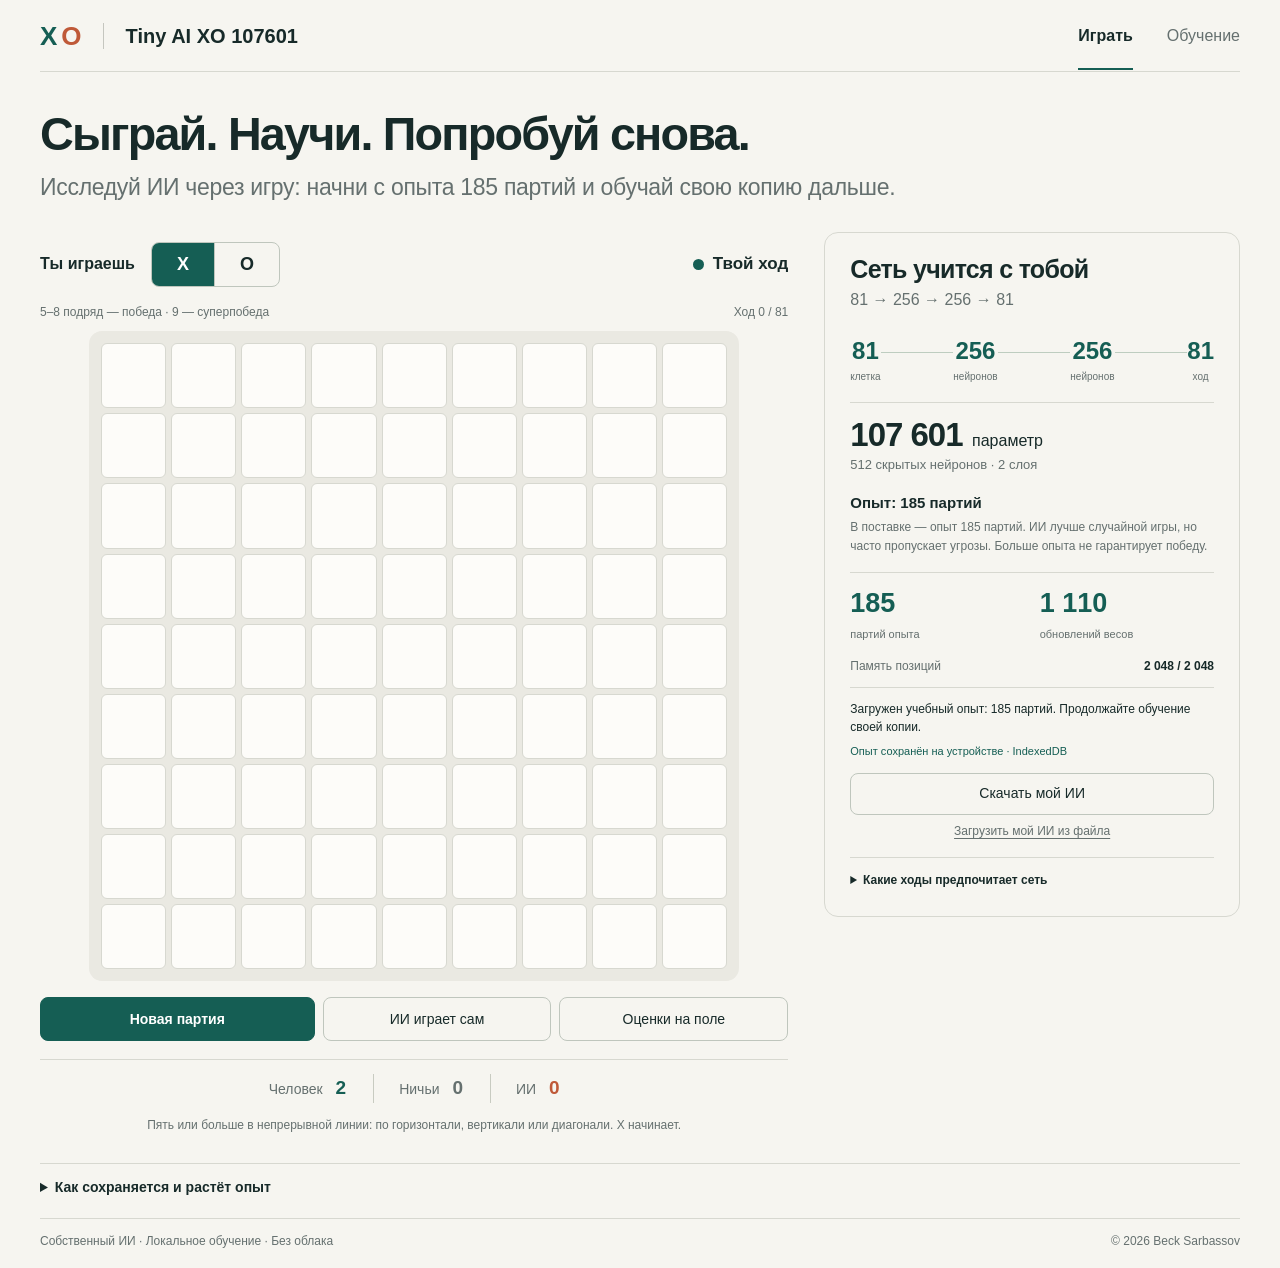
==== index.html @ 2818f924 "Publish educational X/O game with 185-game experience (v2.1.0)" ====
<!doctype html>
<!--
Проект: Tiny AI XO 107601 | Файл: web/index.template.html
Автор: Beck Sarbassov | Версия: 2.1.0
Дата выпуска: 2026-10-29 | Последнее обновление: 2026-11-05
Авторские права: © Beck Sarbassov. Все права защищены.
EN: Offline online-learning game. RU: Офлайн-игра с обучением после партий.
-->
<html lang="ru">
<head>
  <meta charset="utf-8"><meta name="viewport" content="width=device-width, initial-scale=1">
  <meta name="description" content="Tiny AI XO 107601: крестики-нолики 9×9. Учебная нейросеть с опытом 185 партий продолжает обучение в браузере. Играйте, исследуйте и сохраняйте свою копию.">
  <meta name="author" content="Beck Sarbassov"><meta name="theme-color" content="#155e54">
  <meta http-equiv="Content-Security-Policy" content="default-src 'none'; script-src 'unsafe-inline'; worker-src blob:; style-src 'unsafe-inline'; img-src data:; connect-src 'none'; object-src 'none'; base-uri 'none'; form-action 'none'">
  <meta property="og:title" content="Tiny AI XO 107601 — играй и обучай свой ИИ"><meta property="og:description" content="9×9. Пять подряд — победа. Девять — суперпобеда. Обучение из ваших партий, без облака."><meta property="og:type" content="website">
  <title>Tiny AI XO 107601 — 9×9, ИИ учится с вами</title>
  <link rel="icon" href="data:image/svg+xml,%3Csvg xmlns='http://www.w3.org/2000/svg' viewBox='0 0 64 64'%3E%3Crect width='64' height='64' rx='14' fill='%23155e54'/%3E%3Ctext x='10' y='44' fill='white' font-family='Arial' font-size='36'%3EXO%3C/text%3E%3C/svg%3E">
  <style>/*
 * Проект: Tiny AI XO 107601 | Файл: web/app.css
 * Автор: Beck Sarbassov | Версия: 2.0.0
 * Дата выпуска: 2026-10-27 | Последнее обновление: 2026-10-29
 * Авторские права: © Beck Sarbassov. Все права защищены.
 * EN: Responsive game and readable model panel. RU: Адаптивная игра и панель модели.
 */
:root { color-scheme:light; --paper:#f6f5f0; --ink:#172a29; --muted:#65706f; --line:#d7d8d0; --teal:#155e54; --orange:#bf5938; --board:#eae9e2; --white:#fdfcf9; }
* { box-sizing:border-box; }
[hidden] { display:none !important; }
html { scroll-behavior:smooth; }
body { margin:0; background:var(--paper); color:var(--ink); font:16px/1.5 -apple-system,BlinkMacSystemFont,"Segoe UI",Arial,sans-serif; }
button,input { font:inherit; }
button { cursor:pointer; touch-action:manipulation; }
button:disabled { cursor:default; }
button:focus-visible,a:focus-visible,summary:focus-visible { outline:3px solid #b96a29; outline-offset:4px; }
a { color:var(--teal); text-underline-offset:4px; }
.shell { width:min(1248px,calc(100% - 80px)); margin:auto; }
header { min-height:72px; display:flex; align-items:center; justify-content:space-between; border-bottom:1px solid var(--line); gap:24px; }
.brand { display:flex; align-items:center; gap:22px; font-size:20px; font-weight:700; text-decoration:none; color:var(--ink); white-space:nowrap; }
.brand-symbol { display:flex; gap:5px; font-size:26px; font-weight:700; letter-spacing:-1px; border-right:1px solid #c5c6bf; padding-right:22px; line-height:1; }
.cross { color:var(--teal); } .nought { color:var(--orange); }
nav { display:flex; gap:34px; }
nav a { color:var(--muted); text-decoration:none; padding:23px 0 20px; font-size:16px; }
nav a:first-child { color:var(--ink); font-weight:600; border-bottom:2px solid var(--teal); }
.intro { padding:32px 0 28px; }
h1 { font-size:clamp(30px,3.65vw,50px); letter-spacing:-1.8px; line-height:1.15; margin:4px 0 8px; font-weight:750; }
.intro p { margin:0; font-size:clamp(16px,1.8vw,23px); color:var(--muted); letter-spacing:-.3px; }
.game-layout { display:grid; grid-template-columns:minmax(0,1.8fr) minmax(300px,1fr); gap:36px; align-items:start; }
.game-toolbar { display:flex; justify-content:space-between; align-items:center; gap:12px; min-height:64px; }
.choose-side { display:flex; align-items:center; gap:16px; font-weight:600; }
.side-switch { display:flex; border:1px solid #bfc6bd; border-radius:8px; overflow:hidden; }
.side-switch button { border:0; border-right:1px solid #bfc6bd; padding:7px 25px; min-height:43px; color:var(--ink); background:transparent; font-size:18px; font-weight:650; }
.side-switch button:last-child { border:0; }
.side-switch button[aria-pressed="true"] { background:var(--teal); color:#fff; }
.status { display:flex; align-items:center; gap:9px; font-size:17px; font-weight:600; }
.status-dot { width:11px; height:11px; flex:none; background:var(--teal); border-radius:50%; }
.status.thinking .status-dot { animation:breathe .9s ease-in-out infinite alternate; }
.board { display:grid; grid-template-columns:repeat(3,1fr); width:min(100%,446px); padding:15px; gap:9px; background:var(--board); border-radius:13px; margin:15px auto 18px; }
.cell { position:relative; aspect-ratio:1; border:1px solid #d7d8d0; border-radius:11px; background:var(--white); padding:0; display:grid; place-items:center; min-width:0; transition:background .16s,transform .16s; }
.cell:not(:disabled):hover { background:#e3eee7; transform:translateY(-2px); }
.cell .mark { display:block; font:400 clamp(50px,7vw,95px)/1 Arial,sans-serif; }
.cell .mark.x { color:var(--teal); }
.cell .mark.o { color:var(--orange); }
.cell .mark.enter { animation:appear .18s ease-out; }
.cell.winning { background:#dcebdc; border-color:#78a78d; }
.cell.last-move::after { content:""; position:absolute; right:10px; bottom:10px; width:5px; height:5px; background:var(--orange); border-radius:50%; }
.cell-index { position:absolute; top:7px; left:10px; font-size:11px; color:#8b938b; }
.cell-score { position:absolute; bottom:8px; right:10px; font-size:12px; color:var(--teal); font-weight:650; }
.actions { display:grid; gap:9px; }
.primary,.secondary { border-radius:8px; min-height:44px; padding:9px 18px; font-size:16px; font-weight:600; }
.primary { background:var(--teal); border:1px solid var(--teal); color:#fff; }
.primary:hover { background:#104a42; }
.secondary { background:transparent; border:1px solid #bfc6bd; color:var(--ink); font-weight:450; }
.secondary:hover { background:#ebece4; }
.scores { display:flex; align-items:center; justify-content:center; gap:27px; border-top:1px solid var(--line); margin-top:18px; padding:14px 0 9px; color:var(--muted); font-size:14px; }
.scores > span + span { border-left:1px solid #c8cbc1; padding-left:25px; }
.scores b { margin-left:9px; font-size:19px; font-variant-numeric:tabular-nums; }
.quiet-button { display:block; background:none; border:0; color:var(--muted); font-size:12px; text-decoration:underline; text-underline-offset:3px; padding:7px 12px; margin:0 auto; min-height:32px; }
.model-panel { border:1px solid var(--line); border-radius:14px; padding:21px 25px 17px; }
h2 { margin:0; font-size:25px; line-height:1.25; letter-spacing:-.7px; }
.architecture { margin:3px 0 0; color:var(--muted); font-size:16px; }
.network { display:block; width:100%; height:179px; margin:7px 0 0; }
.network-labels { display:flex; justify-content:space-between; color:var(--muted); font-size:11px; text-align:center; margin:0 0 16px; line-height:1.3; }
.network-labels span { width:30%; }
.move-ratings { border-top:1px solid var(--line); padding-top:11px; }
.move-ratings h3 { font-size:15px; margin:0 0 2px; font-weight:650; }
.move-ratings h3 small { font-size:11px; color:var(--muted); font-weight:400; }
.rating-context { font-size:11px; color:var(--muted); min-height:17px; margin:0 0 4px; }
.rating { display:grid; grid-template-columns:18px 1fr 40px; gap:10px; align-items:center; height:24px; border-bottom:1px solid #dedfd6; font-size:12px; font-variant-numeric:tabular-nums; }
.rating:last-child { border-bottom:0; }
.rating-value { text-align:right; }
.rating-bar { height:3px; background:#e3e5dc; border-radius:2px; }
.rating-fill { display:block; height:100%; background:#81a89a; border-radius:2px; }
.rating.best .rating-fill { background:var(--teal); }
.rating.occupied { color:#91968e; }
.model-bottom { border-top:1px solid var(--line); margin-top:12px; padding-top:7px; }
.model-bottom strong { font-size:36px; letter-spacing:-1px; margin-right:5px; line-height:1.2; }
.model-bottom p { font-size:13px; color:var(--muted); margin:0; }
.error { padding:12px 15px; background:#f7e3da; color:#793618; border:1px solid #dcb29b; border-radius:8px; margin:16px 0; }
.details-row { border-top:1px solid var(--line); margin-top:19px; }
details { padding:13px 0; }
summary { cursor:pointer; font-size:14px; font-weight:550; width:fit-content; min-height:28px; }
.details-content { padding:15px 0 7px; max-width:930px; }
.details-content h3 { font-size:20px; margin:13px 0 8px; }
.details-content p { color:var(--muted); margin:8px 0; }
.metrics { display:flex; flex-wrap:wrap; gap:30px; margin:20px 0; }
.metrics div { min-width:145px; }
.metrics strong { display:block; font-size:26px; color:var(--teal); line-height:1.3; }
.metrics span { font-size:13px; color:var(--muted); }
.audit-table { border-collapse:collapse; width:100%; font-size:14px; margin:12px 0; }
.audit-table td,.audit-table th { padding:9px 12px; border-bottom:1px solid var(--line); text-align:left; }
.audit-table th:first-child,.audit-table td:first-child { padding-left:0; }
#audit-result { min-height:24px; font-size:14px; }
.command { display:block; background:#eaece3; padding:12px 15px; border-radius:7px; overflow-x:auto; font-size:13px; white-space:pre; color:var(--ink); }
.loss-chart { width:100%; height:110px; border:1px solid var(--line); border-radius:8px; margin:5px 0; }
footer { border-top:1px solid var(--line); padding:13px 0 18px; display:flex; justify-content:space-between; color:var(--muted); font-size:12px; gap:20px; }
@keyframes appear { from { opacity:0; transform:scale(.7); } to { opacity:1; transform:scale(1); } }
@keyframes breathe { to { opacity:.3; } }
@media(min-width:1450px) { .intro { padding-top:38px; padding-bottom:33px; } .board { width:478px; } .game-layout { gap:38px; } }
@media(max-width:900px) { .shell { width:calc(100% - 40px); } .game-layout { gap:22px; grid-template-columns:minmax(0,1.35fr) minmax(275px,1fr); } .model-panel { padding:20px; } .choose-side { gap:9px; font-size:14px; } .side-switch button { padding:6px 17px; } .status { font-size:14px; } .board { padding:11px; gap:8px; } h1 { letter-spacing:-1px; } .scores { gap:15px; } .scores > span + span { padding-left:15px; } }
@media(max-width:700px) { .shell { width:calc(100% - 32px); } header { min-height:64px; gap:15px; } .brand { gap:9px; font-size:16px; } .brand-symbol { font-size:21px; padding-right:10px; } nav { gap:14px; } nav a { font-size:12px; padding:22px 0 18px; } .intro { padding:24px 0 20px; } h1 { font-size:34px; max-width:480px; } .intro p { font-size:16px; max-width:360px; margin-top:10px; } .game-layout { display:block; } .game-toolbar { min-height:49px; } .board { width:min(100%,410px); margin-top:12px; } .cell .mark { font-size:clamp(58px,19vw,90px); } .scores { margin-top:16px; } .model-panel { margin-top:22px; } .network { height:160px; } .model-bottom strong { font-size:32px; } .details-row { margin-top:24px; } .metrics { gap:18px; } .metrics div { min-width:130px; } .audit-table { font-size:12px; } .audit-table th,.audit-table td { padding:9px 7px; } footer { font-size:11px; } }
@media(max-width:360px) { .brand-symbol { display:none; } h1 { font-size:30px; } .choose-side { gap:7px; } .side-switch button { padding:6px 14px; } .status { font-size:13px; } }
@media(prefers-reduced-motion:reduce) { html { scroll-behavior:auto; } *,*::before,*::after { animation:none !important; transition:none !important; } }

/* EN: 9x9 and live learning in the existing visual system. RU: 9x9 и обучение в прежнем стиле. */
.game-layout{grid-template-columns:minmax(0,1.8fr) minmax(310px,1fr);gap:36px}
.board{grid-template-columns:repeat(9,minmax(0,1fr));width:100%;max-width:650px;padding:12px;gap:5px;margin:10px auto 16px}
.cell{border-radius:6px;min-height:0;aspect-ratio:1}
.cell .mark{font:400 clamp(21px,3.6vw,46px)/1 Arial,sans-serif}
.cell-score{font-size:10px;bottom:2px;right:3px}
.cell.last-move::after{width:4px;height:4px;bottom:4px;right:4px}
.actions{grid-template-columns:1.2fr 1fr 1fr;gap:8px}
.actions button{padding:9px 10px;font-size:14px}
.board-caption{display:flex;justify-content:space-between;gap:12px;color:var(--muted);font-size:12px;margin-top:7px}
.rules-note{text-align:center;color:var(--muted);font-size:12px;margin:4px 0 10px}
.notice{padding:13px 16px;background:#e2ede3;border:1px solid #afc6b3;border-radius:8px;font-size:14px}
.notice.error{background:#f7e3da;border-color:#dcb29b;color:#793618}
.layer-diagram{display:flex;align-items:center;justify-content:space-between;gap:12px;padding:21px 0 18px;position:relative}
.layer-diagram::before{content:"";position:absolute;left:18px;right:18px;top:44%;border-top:1px solid #becdc0;z-index:-1}
.layer-diagram>span{background:var(--paper);display:flex;flex-direction:column;align-items:center}
.layer-diagram b{font-size:24px;color:var(--teal);font-weight:650}.layer-diagram small{font-size:10px;color:var(--muted)}
.model-panel .model-bottom{margin-top:0;padding-top:12px}.model-bottom strong{font-size:33px}
.learning-level{font-size:15px;font-weight:650;margin:17px 0 4px}.muted{color:var(--muted);font-size:12px;line-height:1.6;margin:3px 0 10px}
.experience-metrics{display:grid;grid-template-columns:1fr 1fr;gap:15px;border-top:1px solid var(--line);padding-top:14px;margin-top:16px}
.experience-metrics strong{display:block;font-size:27px;color:var(--teal);line-height:1.25}.experience-metrics span{font-size:11px;color:var(--muted)}
.memory-line{display:flex;justify-content:space-between;color:var(--muted);font-size:12px;border-bottom:1px solid var(--line);padding-bottom:12px;gap:10px}.memory-line b{font-variant-numeric:tabular-nums;font-weight:600;color:var(--ink)}
.learning-note{font-size:12px;min-height:39px;color:var(--ink);margin:12px 0 4px}.storage-state{font-size:11px;color:var(--teal);line-height:1.5;margin:4px 0 13px}
.transfer-actions{display:grid;gap:0;margin-top:13px}.transfer-actions .secondary{font-size:14px;min-height:42px}
.policy-details{border-top:1px solid var(--line);margin-top:10px;padding-bottom:0}.policy-details summary{font-size:12px}
.rating{grid-template-columns:30px 1fr 48px;height:27px}.rating-bar i{display:block;height:100%;background:var(--teal)}.rating b{font-size:12px;text-align:right;font-weight:500}
.details-content{max-width:900px}.details-content h2{font-size:25px}.details-content p{font-size:14px}
.game-history{list-style:none;padding:0;margin:5px 0 20px}.game-history li{display:flex;justify-content:space-between;gap:20px;border-bottom:1px solid var(--line);padding:11px 0;font-size:14px}.game-history small{font-size:12px;color:var(--muted);text-align:right}
.danger{color:#99482c;margin:12px 0;padding-left:0}
dialog{background:var(--paper);color:var(--ink);border:1px solid var(--line);border-radius:14px;width:min(480px,calc(100% - 32px));padding:26px}dialog::backdrop{background:rgba(10,30,25,.4)}dialog p{font-size:14px;color:var(--muted)}.dialog-actions{display:flex;justify-content:flex-end;gap:12px;margin-top:24px}
@media(min-width:1450px){.intro{padding:28px 0}.board{width:100%}}
@media(max-width:900px){.game-layout{grid-template-columns:minmax(0,1.4fr) minmax(275px,1fr);gap:20px}.board{padding:8px;gap:4px}.actions{grid-template-columns:1fr 1fr}.actions .primary{grid-column:1/-1}.board-caption{font-size:11px}.board-caption span:last-child{white-space:nowrap}.cell .mark{font-size:clamp(21px,3.5vw,38px)}}
@media(max-width:700px){.game-layout{display:block}.intro h1{font-size:32px;max-width:440px}.model-panel{margin-top:22px}.board{width:100%;max-width:500px;padding:8px;gap:4px}.cell .mark{font-size:clamp(21px,6vw,34px)}.cell-score{font-size:8px}.actions{grid-template-columns:1fr 1fr}.layer-diagram{max-width:340px;margin:auto}.game-history li{display:block}.game-history small{display:block;text-align:left;margin-top:4px}.brand{font-size:14px;gap:9px}.brand-symbol{font-size:20px;padding-right:9px}nav{gap:14px}nav a{font-size:12px}.board-caption{font-size:10px}.status{font-size:13px}.dialog-actions{flex-wrap:wrap}}
</style>
</head>
<body>
<div class="shell">
  <header><a class="brand" href="#play"><span class="brand-symbol" aria-hidden="true"><span class="cross">X</span><span class="nought">O</span></span>Tiny AI XO 107601</a><nav aria-label="Навигация"><a href="#play">Играть</a><a href="#learning-details" id="about-link">Обучение</a></nav></header>
  <main id="play">
    <div class="intro"><h1>Сыграй. Научи. Попробуй снова.</h1><p>Исследуй ИИ через игру: начни с опыта 185 партий и обучай свою копию дальше.</p></div>
    <p class="notice" id="notice" role="alert" hidden></p><noscript><p class="error">Для игры нужен JavaScript. Интернет и установка программ не требуются.</p></noscript>
    <div class="game-layout">
      <section aria-label="Крестики-нолики 9 на 9">
        <div class="game-toolbar"><div class="choose-side"><span id="side-label">Ты играешь</span><div class="side-switch" role="group" aria-labelledby="side-label"><button id="choose-x" type="button" aria-pressed="true" aria-label="Играть за X">X</button><button id="choose-o" type="button" aria-pressed="false" aria-label="Играть за O">O</button></div></div><div class="status" id="status" role="status" aria-live="polite" aria-atomic="true"><span class="status-dot" aria-hidden="true"></span><span id="status-text">Загрузка…</span></div></div>
        <div class="board-caption"><span>5–8 подряд — победа · 9 — суперпобеда</span><span id="move-count">Ход 0 / 81</span></div>
        <div id="board" class="board" role="group" aria-label="Поле 9 на 9. Побеждает линия от пяти фигур."></div>
        <div class="actions"><button class="primary" id="new-game" type="button">Новая партия</button><button class="secondary" id="auto-play" type="button" aria-pressed="false">ИИ играет сам</button><button class="secondary" id="toggle-scores" type="button" aria-pressed="false">Оценки на поле</button></div>
        <div class="scores" aria-label="Накопленные результаты модели против людей"><span>Человек <b id="score-human" class="cross">0</b></span><span>Ничьи <b id="score-draw">0</b></span><span>ИИ <b id="score-ai" class="nought">0</b></span></div>
        <p class="rules-note">Пять или больше в непрерывной линии: по горизонтали, вертикали или диагонали. X начинает.</p>
      </section>
      <aside class="model-panel" aria-labelledby="model-title">
        <h2 id="model-title">Сеть учится с тобой</h2><p class="architecture">81 → 256 → 256 → 81</p>
        <div class="layer-diagram" aria-label="81 вход, два скрытых слоя по 256 нейронов и 81 выход"><span><b>81</b><small>клетка</small></span><span><b>256</b><small>нейронов</small></span><span><b>256</b><small>нейронов</small></span><span><b>81</b><small>ход</small></span></div>
        <div class="model-bottom"><div><strong>107 601</strong> параметр</div><p>512 скрытых нейронов · 2 слоя</p></div>
        <p id="learning-level" class="learning-level">Начинающая сеть</p><p class="muted">В поставке — опыт 185 партий. ИИ лучше случайной игры, но часто пропускает угрозы. Больше опыта не гарантирует победу.</p>
        <div class="experience-metrics"><div><strong id="games-count">0</strong><span>партий опыта</span></div><div><strong id="updates-count">0</strong><span>обновлений весов</span></div></div>
        <p class="memory-line">Память позиций <b id="memory-count">0 / 2 048</b></p>
        <p id="learning-note" class="learning-note" role="status" aria-live="polite">Загружаю сохранённый или учебный опыт…</p>
        <p id="storage-state" class="storage-state">Проверяю сохранение…</p>
        <button id="retry-save" class="secondary" type="button" hidden>Повторить сохранение</button>
        <div class="transfer-actions"><button id="export-model" class="secondary" type="button">Скачать мой ИИ</button><button id="import-model" class="quiet-button" type="button">Загрузить мой ИИ из файла</button><input id="import-file" type="file" accept=".json,application/json" hidden aria-label="Файл опыта ИИ"></div>
        <details class="policy-details"><summary>Какие ходы предпочитает сеть</summary><p id="policy-label" class="muted"></p><div id="top-moves"></div></details>
      </aside>
    </div>
    <div class="details-row"><details id="learning-details"><summary>Как сохраняется и растёт опыт</summary><div class="details-content">
      <h2>Каждая законченная партия — новый опыт</h2>
      <p>Сеть получает награду +1 за ходы победителя и −1 за ходы проигравшего. По этому сигналу меняются настоящие веса всех трёх соединяющих слоёв. У поздних ходов больше вес. При ничьей награда 0: исход запоминается, веса не меняются.</p>
      <p>Сохраняются веса, состояние обучения, последние 200 партий и до 2048 позиций. Старые позиции постепенно уступают место новым, а накопленные изменения остаются в весах. Это ограниченная память, а не бесконечная база всех комбинаций.</p>
      <p>После партии выполняется шесть небольших обновлений по восемь примеров из нового и прежнего опыта. Повороты и отражения доски помогают переносить выученное на похожие ситуации. Незавершённая партия не обучает. Учебные веса получены с нуля в этой игре; сторонних моделей и внешнего ИИ нет.</p>
      <p>«ИИ играет сам» запускает партии и обучение прямо на поле. Нажмите снова, чтобы остановить; незавершённая партия сбросится. Автоигра сама при открытии не включается. В начале сеть слаба; опыт может помогать, но отдельные партии не гарантируют улучшение и сильную стратегию.</p>
      <p>Опыт хранится только в этом браузере для этого адреса. В новом браузере загружается учебная копия с опытом 185 партий. Сохранённый личный опыт всегда имеет приоритет. Очистка данных браузера удаляет личный прогресс. Чтобы перенести её, скачайте свой ИИ и загрузите файл в другом месте. При запрете сохранения появится предупреждение; вкладку можно использовать с ручным экспортом.</p>
      <p>Сыграно с собой: <b id="self-count">0</b>. Использовано обучающих примеров: <b id="example-count">0</b>. Эти числа описывают опыт, а не качество игры. Непобедимость для 9×9 не заявляется.</p>
      <p>Хотите сравнить с необученной сетью? Сначала скачайте свой ИИ, затем подтвердите «Удалить опыт и начать с нуля». Для возврата к учебному опыту импортируйте model/checkpoint-185.json из проекта. Начальные две игры с человеком и их результаты входят в общий счёт модели.</p>
      <h3>Последние партии</h3><ul id="history" class="game-history" aria-label="Журнал исходов"></ul>
      <button class="quiet-button danger" id="reset-model" type="button">Удалить опыт и начать с нуля</button>
    </div></details></div>
  </main>
  <footer><span>Собственный ИИ · Локальное обучение · Без облака</span><span>© 2026 Beck Sarbassov</span></footer>
</div>
<dialog id="confirm-dialog"><h2 id="confirm-title"></h2><p id="confirm-text"></p><div class="dialog-actions"><button id="confirm-cancel" type="button" class="secondary">Отмена</button><button id="confirm-yes" type="button" class="primary">Подтвердить замену</button></div></dialog>
<script type="application/json" id="bundled-checkpoint">{"format":"tiny-ai-xo-online-v2","name":"Tiny AI XO 107601","version":"2.0.0","author":"Beck Sarbassov","architecture":[81,256,256,81],"parameter_count":107601,"encoding":"float32-le-base64","weights":"4k8BPfs+B7zocBW+YsKqPUH3jL1fDm69/d3NPRAEv7wG2CM9jNeCu1lUpb2kDPi9cCvSvYo1XTxHhiM9kxLIPQfigb0QNKS9UfFiPYWz5z0NHII957nUvW7SXj190rC9UmrwvNjk/D3RKpy7kNytPdpFTL2OHaa9Cp7Mva9uBb0IE/C8ffbsvep2573C/[base64]/grs96o1tPRdTIrzPsv+8NjD6vWRQM72+x8I95p3yvTACFj3/bJA8Bi8Bvt0K9D2x9Xm9tZf4O7vJ2r0J9w09G8KxvYicBb68F2O9mlI7vUiqB74I7AE+zRSevFjbXL1f3KU9aKNhvWnCYj09MKW9QLriPXiQgr0TQKW9i7fZvbFtnz3Olfq93kz2vDLcvT1/Rsi9qPFMPE7zbz3474G9rFvQPLgaQzzUMXI9u7QOvv8fA75YAui9WTStvQ1lvr1v/eU9AAKbPfT0Fj2djtM8CayrPQQe572u3za9NK4AvmiEir3ei3u9clxMvY9rvD1naW+6aqEDPPDRxr0fKiK9n7LqvcAS1T14ewQ+szKzveuYMrxss+K91NeEPfANyb2ZDwc+/IeqvU3iyz3wVno9l6e7vRrnwLncnqQ9M6LcPF7FpD2l13i9y3SSPX03u70cqkU8rae7vaLc1L0Z2Tw9/xgWvV1n6LxxesU9teiCvSAWmD3PTNm99wNSvWGq17odwzC9jq3vPYenIb35tdI9baUlPZstX7zPvw6+cuE5vb0qdj0Yl3m7R+3Qvby8mr3nbPA9HslQPd8enT2nk+A9UNOPPVaTVD2Fb7y9sS2IPabX+70hiYA9NtPwPa0JGTy/[base64]/WQi+rCqpPSu6J71HC6y9S5EGvuRHPD05Ica9M1xXPYVbDj4Esgg+ZHEhPTavrj1csoY9KV76PQDenL1S6sQ8O0fVPZm9zL15rFy9BCEpPYkvKL1SxVM89RROvC2T/zzGC889D9LUPYIU6Dw9eWm9UpwAPSKOPr2eOgW91g/hPU8EyLwUTK44qmn0PD6p470rMeA9Y2dmPXuiQb0ZkiM9RyTQvSPtEr1ERKk95QQKPV9O2L05/tI91ESGvS1Twbq+3qO9VGXovfxTAr035Ak+Nl0MPtVbETys51a8gYSqPY8aAb7Xdpm9YJm/Pcjj8z3ScVY97L93PAEx17yflW094PoWvmizoL233Os8lLaFvdS0oz3Z7DC9/+GPveEB6z3ahYQ8bGUcvW875jzgWiC8r+zgPUk9wr07iLi9PHPDvTkeq7sXZ7K9ARffvRDBvz17mtw5ERzvvTRiyrzxmxy+phGqvWmoI75eR5a9vUZkvZaP7j2xDnA9/XmFvTHcVT3sVz48+WsyOcBxgjvtJzU8JNsAPujh/r3cZ7M9huURPcyfYj0KnAM9xkDivOHfkr0uRoq91NsBPU+Kvb3dRug9KA4KvZgoSr0W1b48dG3QvWSO8rsQ9pk9l6aovWpo7jyegC09g1OcvYw0DD6BtqG9YxfNvXSxCr7J7+g9GEQuve/LIDzm9tM9+YQAPaGXMLyENaA9Ht/[base64]/QEavibymz0r0H09R8CXPfi6Jj7VcqK9GZDKvc9MN73seXY951bmPD7gxr1an/O9e/sePs2Ik7wu9PQ9mPJAPQ+wAj4whxG6NPYcPpbPqb3n2Nu9jHQDvc4PwT1vsci9qaucvIrC7D26y7A6OsXUvbuh8D2de6G5UR17PTYHP70Hy1e9onXXPRlY/jvFm4O9go0FPX0FmT0AEWg8sRivu4/Ml72Bke27ryK1vY5eND2W7wA+3Q8gvWsOWT31PPu8k2ccPGO2Jr3lAAY71xeuPSnFH70zxcS88G1xPBpl07xaPsm9j33lPTx/HL0wlgo+9iUDPR9pJj3w6g08Xp3BvY/Kgr2w9Bs9e+CFva86Cj62/ou9JE4/vavq6D3ecxi9rqKkPbUY2z1AaGo8aG9/PSwBWr3llxE+C3KvPdQSZT1AOZu8RpwmPcFem71fKJ28wtquvZiYkD0G6LM9gYbLvEzEA74nAc49U9wNuw7iqj2pexW9d8WbvUTP5Dszslo7JAgEPUQekr28Wwg+Ie/kO/ECAj6N8sa9jwiYPf+5xj1sA/m9gKwuPQIJfj3y57a8MiGPPbKdpLw5k2S90VPSPbjmmz2lYCq8hDRaPa7/+TytJ+k9WTcKPqGZmj2j5K49MXXovWABtz39fAQ+Gk90vUs+GTxqDjO97+LyvYBt771+K6i9S+X+PXbyAD5vmcu98onJvU/[base64]/Dbq98J4ivYZg77wbrbQ9OtLrPZeWEr20ZAA+C6cEvrPOt7vG5XA95zH8vMIyt70A5O09LwnMO1rqAj5X2Ug8TzzbPce+XD0bHfm9xsGDPSzn3L3ghyg8E+HFvZ4crz2yJOU9o/[base64]/jj0qO9C9US40vDSJ2T0pBwi94atPvCBp+L1Qz4g92S4BvtGrUL3SGHA9UPumvUnqiT1kkhW+/[base64]/fm1PU5o2z0J5O69n63mPeSgyTyYIUw9EA4hPJhnpLm5Qb49mZEEvvdXfL2s2B89nTrMvWRG8T3BYOq9wLQnPW+l970a25a8qz6XPWj/rz0lZ/e9jQ/[base64]/o9V+PmvS1tRbrdad49e7MlvVF8JrxvsNE9E3ZAPVXooL1q7hG+bygLPqOQyz3z3Cq73GbBPeFbOD2s6Io98ZxpvZm3/ry36J09ktvNvWyO/j3Y6o49FynqPajjFL6wDIc7l9zbvAmYab2hbPk8VIXvvRIG27zM/[base64]/17PcW4gL2je1w9nM6uvUEXMz31YpG9qyRkvP3qTTu/[base64]/29F0CXPWBBh71jIMq9EKmvvItKDD0XEFS9Uok+vG74r7yNEDq9anIFvhcMQD1DK4E9hOJ0PWqqBr6huJg8OpHWPdRCgD3Th7a6i4yZvc3ygL16oxo9w7wIvsr9871Wr+e9TRIFPjOavj24+gs+aTlIPebNET5IcAG+r5LMPK92ZD1InvI9094xva/5/j2lrWO9cyY9vUMG4T2j7y08yT5FPe2O7r2w8+m9xtnXPbnis72FNuy9H8wjPEUr1r0lCr09/DyEPSH0mD0IIcU9LdxcPcIFtz27ybm9B4bbPG76rbwdVHu9uytPPdHSl7uEl8c9yJshPcFf972/SgC+6jOHPRizlr2f+N88oXLxPVU9EL2bdAG+BcwnPWrn0z1pZy89rYinva3x1T2YH7A9X0qjPGIW6T2AHGG9+ta9PPLQfbxk+hm97zQovVjpqD1bkru90GJrvJhLqT2q6iM9mErkvQAZ7j1qvrw97jLQvercgD04JuY8Vf2+PWxbBL6/R7W9q1GgvLVSnz31zJ29BmH4Pfm7ujwAfh89W9nSvZmPoD1N4/a8YKrvPctxgr0UG2I8puq1vW/fR71/Pr28VU9xPS/odb1pRQC9yq3WvZI+tTz6g6c8M+o9PQMAqjvr8/Y9gFy2PT9M9r0Zx+M9b8dRvfeBiz2ddQu+rBIvPfo/b73roE69xKbZPZ8xPj2iSBM9KVjDPZyK3D3tI4i96l7xPRpklD07/IC8tz2NPVrk1j3kdue974/bvSOu6L0AxTw9S0S1PSqzpL2OBUi9OMASvdeH0j02FjC9CvA/PZtXAb1NmtA8lyilPdnO9r1h9PQ9Gg5zvLBw1z2ToeM9ZR+HPaLLJb07EM26fM4GvjjC5z3Z3EG9JfXyPWC4sb2vGIg9Fe3FPIOQ+LxEsFU9aUnNuyo/Ez6NIbs9TMcYvd2vgzx7SQA+Tm3qvaAiHb2dEZo9ei9gvY6Qy71raoE9JL8CPsb9h72XYqu9s4sVPZ4pnz2O+788yZaaPc4Toz21DKe9gHTivfo2tL3Tero83CzzPVtR37u+xei9MoXpPT1K4bxjI3E94c/MvY1V373oNpe9lUbZvSkCwL0RQ5o8Fei0vUcawb2KZcG9MWhOPNf2Pj20/mi9USAXvdiraD2WlUa8u70qPeB8jz1LO8c8aa28PfPmSb14lwY9Um7JvRnk9z1S6V2930xuvMPf6b2Tdgu9UihJvcSTlzy8bjS9ArSCPZRYUb1QOm29XV+aPSDn+L3JoX48miC2PX4Nur2B7Qc+zn0TPV3b/72O1CQ9T5xwvFpzpb16w8U8BEEDPf0FCT5+cxS9v/BQPY2l0rz2nQM+KnFoPVdP9j3KDBo89pXLPZ2ZqL10ik490HgFvXHNSLwY0Mk9DTy/vVoprjv1J9o9jxLivL9Bhr3C88M9eaIgPD6w7bzWtQc90BL7Pd5NHr7GjAe9bVW4uaZBgj3Ho+m9ma4Ovs0UhL0sP5K9TleUPfrigDvsSMi7pMYLPtI4G733WSW8gMN1vQutNj3vJ3I88x/pPFdn4b0s8/k9Ul5gPbi7+T3mYAQ7BfhSO1FI1r3LIeI914GKN4U6BT5irMS9bxdPvUJ3sDxRerg96kpQvGm07DwjiWG9tZn1vSS5Az5+sT29PiEePaLmor2Hnik92w1mvO2yh731Fza8PJ3bPA6Sbj1VmO+93TpMvbOisj3m1zc9pZBOPV/[base64]/FPXlIJT0iz9w9ZFM/[base64]/b0EbJO9hEwYvfLOCj5L9Os8drowPTEMED23pQa+Zka9PSjBQD0lXFY9M6wDvmUB1r0OdoC9x7oKvTFIYb3hlRg9dORlvR+R57zg3JS9QStVPexcYD01DAE+szAgvTw2+Lwd+sA9sVYcvbbDDT7tn+I99ESQPelEFr7mocA42rh6PaE+TD1R69S9v/pgPVgx7bsK+6w9lxkzvQZYFT235bE91f3qPcSTAT0xJla9QICKPfVkBT76JGA9KDVgPfSvcT0FpZE9HCh6vT8/pr2DYFO9J7ilvZqn0j1qyNM94hg3vAsgq73SXRo8pUuQPSYKST2Jl8I9s5WcvLEAAz7vaA2+4aawvR0Lvz0d/Nk7U4qGPVsOCT0yTqU6eNPCvCump73lmRc75YqrvUoPLT1WOne9XlaVPdSzfb0CRSg9jAkavSt5Ab1m31s9YCE8vWNTyj0cQ5A9mPv8vcIt2D32hys8d4EJvrssgTzD0sY9ll+fPYaKSD3RpiG9/fFBvX94xT2WVcU9a99rPfgY4L3p7II91+l6PWgP5b1AzVs9tT/HPCktw71eBte5GGTePaEFAT1S38+9i+fkvVhDYL03MYq76r5iPS9Gwz0U7gE8X/7ku13utb1MS/[base64]/z1Kjoo9hEwNPHiqur10/tm9Zx0APnd6yT0XFrC9MPCDvWOBw72mZuS8dSgKPka+072MxtG9A1QKPmhDTjx7IwG+7ibSvURcpL0jZAG9rHS4PZUFnbw/2Ao9vEhUPYHDJz3brpI9T6eGPZXzEDwjv4O8vIfZvUTDBb6/cO49/[base64]/g97qL/vR4VEb6dVuk9ZZ4VPWiUlrxTNX+9CPMBPZ+gkbycrV89ksgKOwu2az0SS+y8LxW3vXdmTb1MU6A9RpCOPeOSyD1Nks+9Wb/KPRLJwzxnB9Y9QvDzvEFHDr1KA369+YmWPaVX6r1MfPM9gx/zvWcdyT3ZJ9w85k6uvA3+pr3d9EW8RFU6vfvB7zv+1f69GoubvWmkfD1Ex6i93P8OPuRlbD3djZy9wLYPvft57jx/ILg9uNEsPQmlEz7rKH88IpelPdhYe73FOPm91/[base64]/n+8HP6kuxz8Nb06seY6aHKPPHNY771+l4Q9bOzMPTrvrb0nbi89A0qOPVTeXj05gJ27Z8FHvX2Zpb1agJy94IXKvXoR2rzL15i9IAiMvOo3bjv8jAm+4QGIvUgAgz0U0xu87pKRPZ/[base64]/DivYb43LxHYbY9dPO7vfqxlrtr5T471S6mvfWT473m+O89A32RPejLzLzPlI+9KqHkvGY7OL2yif09lGiPPQRj6L3Ya9+9UdoEvuiQAD67J/69NSjtPWxTyTw/x8O98C6mvTuyszzI1hQ+oYsKvuKOiz1np129a2vtPWZMzjxNOwk+/z+ruycO6jwGg7O6I3qFvGWF7T186vK9iqm6PZWwR72bjuQ8WAKlPJTZAbz5xq29/+xyvWZ5cjktlwQ9ja/hPVpqE73ZvqK8LXaMPY9v3D2MUcu9sgzEvYxw9zx9tG09iBm3vX9bjL3kQ109KnqtvPCk/r1XH6I8CD2rPYb5iL18Vww+q+CIvXQ5271J7Re99qNGPTbjhr2YUBo96wv2vcRLnL0/Zws9W1RvvVCdD74kOPK62zTDvbyScT1s0Fg8zdaqPTwOID2cnuA9UI22vROihr3gnA09oqETPstH7bxI+tk849qmPWJy9r3rz/i8vQFivTe0FD7Ah5o9M+x+vHKBnr2YEG49pkwAPiysCT7Yt+W8Md3ePe8U8r2/6re9HIESPONaCz1lGhA+Yx/UPdHLfD2lC1o97O28PaN+wr1/jrQ9KMQzvZ7zBb6vWg6+kFEbvfjF3b0KeMA90X4JvQ8DfD2I6gi+/52sPbXTlr3EZ4k9bsPWPdQiEb65n2u8m4y4vS55xD3VnO29YrQdPCaplb1tXL+9JvGzPdL8Qz0+Q709ZQyUPWgi8D2tDs49zrK6vK0soD2gS+I9wGH7PD/kY708wle9606RPeP34z2Pn+C9t8dVvS2J2j3eqe28yDP/PfovDr6qQ/c9xMbYvPK8VzxFhd+9D/i6vD2v5rzNoek9eTwNPrdLqb2NRMW8H/sHPgFgi70DbL08rt7VOyuIvr1QJyA9X2YDPnQTZzw/YIi9YaDCPQK0QD31+CM91QL4vEPlSL2W2Lq8FSZyPXOGrb2rPtI9XkdhvTl7p72joNw9C/+1PcHpiz1Skwe+D9PSPR5WCL6EjcU8MTyrvcApAz3l+6G8fgAlPQQ0pb13Xoa9cxQCvhfs1rzX1/67Vsu8Pe+ayr0nxQG+/mICPlNYCL6/S/G72P6YPWWbb70/Dxu9O81ovWzmaj088Ag+teE7vQdkGb34MXu98Zz1PGxDIT3n4Ao93N1LPdS5FT4hWiM99011PRl+Lb0w07S8qPPBPfQcoj0nbhq9mLtkvQsJ1z3GhhK9j1YNPT1fS73PWUc8tXHuPa/rez3/[base64]/VW9jOuuvSzoWb1AXQk+h+NQPK9GAT0aUES9MOIMPcFY9rzLuKQ9494BvgXCv73LlA6+naYBvnLX2L1Ucc89uGgAvbi7RT3gILY95fXwPU2/7Tywdj49Ior5vDj+Iz0ou+a8zEoUPa62kzs7w829hjfiPWkirr1ZoEI9BrMBPj3MEz2A5TW9kxWnOtXOUr2ibaw9KOywPU9l9j3cSby8utKpvawZJbv1UPo8PkbZPVsvOD3MioM96m0ivR/7IbzwroM9H8Pwvf0uFr3cyqW8K96WvZ0dzb02Vta9TCaIvV4FJb2ypT89d/6tvXIHLL05wzQ8E1X8u7vAVD2FTdK9yOjpPflBtz094pc6JXAnvau+xT2W9dg97b2FvadPl70Abri9O4/EPXOrzD1myLG9rS7uPbidEb7niaQ8eS/cPSHCmL1bfQO+eIHxvcVB+LwqS9Y9QFA0va3UAT71Fmi9qGNmvQBEBz1eNjK9JrENPh+E/L0Eh7G9jAATPu7a8T2YyPo9aQKuvVFuqDwirWG9aGn/vGbuXLwCEgE8ivdPvSRUkb3xGNU96vDDvNrMCD47Vbq9Q54gOytzFL5QxDS93yDavVFix73YGYo8EoyrvQqddz0CDS468kyAPRdokboq09O9nY4rPlsmrjvONJW9X4/zvcSQ7L3imu29farYPZimaL04Suk9nIOVvXoZBT3mCio83bXRvIaIubwji/[base64]/OtL16j669PXcevkwiqL22IbW9SERHvP3fE7yrbac9c147vZ82oTysE2w9JB+zPGkaobwPi6S9B1SePSaBFT68px897jtAPe3JxT0tVdi9bRG4PDIepLvSPue8StvgvNOZJD0e1Q+9Y37Rvdj3mr36YyW9/G1SPSPx+LwM/809pu38vayQyzyxrTE9uOcnPp9U0bvchKk7wjrzvU43Ab0dspo8sQvMOz1qfj3n+fs8ifn7vR9moz2B3w4+0J7SPab7oT0ow9E8i7PVvdxsHz4WPg++cQuNvU4/[base64]/[base64]/qq9KbUWPWy0UbvFa2u8pd5sPb/c7zwoXt695NfIPTtKwT3JffY8T4QaPRnwbT1N/DC90chFPajyBz6uAh4+QeKcPeL9FT5H94+9GLfFPZTyR70JWw089HNPPfMfA74K2LE9KrZMvS6RLr3c/Tc+ZgEdvrS/Dz7slTG9KTWVvRHfXL2zTOG93+RtPSrr1z3vhVI9JZPuPUE3e72+is69A1zevPI3vjzkAL89/dkMvk4RDr7oWtG7GUeVPVpXKD0KWhw+TEpwPdzHmDy+PBI+dFHrPShxhD3SSI69X8/OvIezwD0WHJ+9W007PfweoT2kCcc9THG4PSbPF77VsxM94SvyPANUhr3DpBE+zgbIPS3Lwz2gdAY+sbwfvvC6lb3RnBo+uvmhPWzVnz1n/o6941u1ve68lLwg5yM+51f7O7y6HT1tjLW9nX2DPGT9Gr1ek/G95zrLPXogjbuAa5s9rLg2PH9uvj1BS9Y9rbwavUKFHrs7Jhy+TIYvvFpPFr7gchW+MkuiPXnL07zVH489rTTNO2/ihL0oT0k9jH6nvQk3+j3SrlQ9YDSZvWTLhLxKxN+8AK80vWAGCL52RgQ9rTt1vSb/Gr06tde9mmxZvYZ/jD2Nv7I9onwBPbOnCr3PiJM9dhTIvbqt2r3KVs28NLLuPcNKYz0zapU8mmqFvZxdYz2zSkG9UrKDPVDAxL121Ac+ZNAtvCX4l7yvd4c8TpkpvSe69rzwTKe9mDJdPRyj7D2UuxS+/[base64]/[base64]/cMZPj1hDb7A2sW95+gKvveYwzwbpbu9E1RvPTxRHD70zCq97nWtvL0Rqb1N6HO9ETcVPpaWqr2/hpM9KhWaPXcUHzy4Pp69AtoTPbbMILxeaFg9Dh/gvU2Q/[base64]/czz3uMjm90X24vcofhrzV+Gc8Pmq/PX43pz1BoqA9ThDRPesvoj3tGPK7OmwEvphHsb2HH5+9RmHyvSw3/D1mRaA9NwraPcv0DT7dw1a8uZrJvQysDzpma2S9eL+7vXXITT0Vqji7SBCpvXr+Ar79UZm9y1+4vQHv8D28sgw9vP1PvU0Q/D0NvFq7VD32vM95Nz1+09E9tNU4u4TNvD23No09X4lXveZbpz181pM9CjiXvG47f72z6Sk8YdWKvbbuqz1z57U9ruPFvPSKeb3Y6QQ9i7IdvUeBpL2qnT090nknPUa48b2/htI9iwuovXf3Zj2SCiS9MCABPnJl/b3YPok88B9+vTPeTj1COM69KB3qPcr1wb0h+6U80svQPc9zgT1qeIu9FdTfvcRnJ70IXzS9rNoSPa0v/D3kqQO+/SIBPV2xMr2YSWe9bN6uPfxXBj7IkDe8usW9Pb8B0b1CUHW8Nas3PbNUnb2WkxI91rdrvfIWuT1EIAS9IIm3PT44yz1WL6O9WNLdvROC3jycLmy9r+JTvRsYqryA98S924zHPPApWbwA2uE81p6/PTyL473PKAk9I4akPHl+6r06S569LcKoPcGNDj3/orO9uGA5vVRAYb3QViM9MAydPUeD4T1Dqhc+7uU4PUccU72H4gu+wnvBvUO9eD0Rpfy86XfoPZv7B76r+K28CkGMvdZlMj3Dq/Y7U9jIvNywAj19oR693z69Oxqwdr3yazU9br4NvKJpqz2K/[base64]/q2L2bU8w8sKxWPR4qhbxyjOU9MdiUvZjaGjxJFX89DK7wvJSZoL1kfMO9yea6PX2f4T3cCH09f3UYvVS2Hj3oWly9XmLtvUpNkTxVEv283jjPvXSnejzgugA+CAGWPSb/cr0Wvuk9Af96PTq79b1MUcS9Gi42PNSnSryiLhO+2xOYPc5T+r0UCwU++WkCPtVgJT2VGd68cWzxvUb3rD0KmEs9xm34PCGAAb7PIIU85W7CPdgGCT3dxw0+8P76PYDI3T1IDaI9ixcNPWbkkj0uBT69Ql/0PR3+gz1dE0Y8kr+dvN6our3qlEC9LirfPfFIB73EebK9knEwvCgrqj1OQTI97puRPSvPCT0MPaU99jJHvagvHb4F1Ye9a3LiPQWV5DxIyAg8zyXBvA/Egj0d7vs9YG+1vVXcHD43rwW+zs2Hvdy7Nb2IbeQ8wY2hPbrvgT3yWP69sJILPiUHlr0VWM+9nJtCPTVN7L0BEGe7rrEEvsW8iLrd+2U9SufkvB6Amz1vYRM+SopbvVhRGD2gW+w9/Xz4PFQC6ruJqce8yIuWPbbPpD0OCo49uKWCvRRfmr1POMi99C65vUx0VrwwzHS8kakvPWrN+LxJjCM9HsHWvRZy1DxBtOe9TAUcPRrD77zJ8LU9/J7dPR7Zlz2ISX+8iwiIvS+2LL1nDAc+2Y7SPcyk5T1eobg8TltwPdu4kL2ew/66UJTSPZdpBT0wwxA9jKGVPes2i7355+u9IpL8PLK6Cb3mj7M9wQWfPeXjwT32eMA99Bd5PBF82z3sSx6+nKHzPXremr3EeCU9/7SdPUaO6j0MC/[base64]/1aZvWQB6LyyMAs+Wp6KPZHS/b1aSai8LHYLPnwrfTyf6fu7L3HWPGiS9j31Vpi8pVrxPEKh2z1H8NQ9fvauvZQilD2+qvq87XNqPP9Uhj00Hr69eg5jPbaYxj3RJgW9ssd/PTszyT0Uvtm9YlKNvW9dnTx9g7o9tgIUPbZSmj3mM089wo+tvWf/Hj2KCfI9UkO9vRVp7r2Os3U8N2E+vRNXmjxuir69YJHhvIXLbL3T83W8jhGpPY3JT72WwhC+pYfrvd8k/L1Q/nw92gxiPUxGAL3OQF69GQUGvkgJEj1kYII9XWlnPSAL2z2z3EY9A4EAPYtTOT1nioo9/P6TN4RPczyrABE+BpCpvKpWyD019wE+VBPYPSbQUb0T3OK9aCR/Pb75/D0O5ck7LuGkuv242T3D32E9pF7JPW3qK7tYiag93ICjPWOciz1uJiW9xOQ9urdADT42TXa901k6PVcjk7wE4J49FxTkPNcfhD1S9SE9S71OvUYN6T1fJOY7vRX6PSDR0D0x1ce9oVOsvQ2M77vCvek9yB02POlqBD5Ucc49u9p6vc8gBz42/s49CfFoPZVOcL1NtR49S2HaPIOesj1mb8U9+JZsvY0bgr3tcfa9DKmmPfdtT719jDY9uKjEPcHa0D3/LIi99PMFvUUP6b2Lrwu+rI3VPY/hND1OqbK9OzXYPc6sxj3vaAC9A5KSPdDoe70cVcm7XW3YPC7kvD33ZAA+T0OCvU36aLwJ5ey9a0EKPk6TcrwvVuu8F4biPRdvnr2Fbci7Z90BPkt8y70tzgU+ZVixvahA3L35nZo9jRflPQIa/D2KJP89FB2XPdJotz3xiJ68ayyTPZtphj2+xA08h3Y2Pc1AJD2YAq49LWw/vQagK708aq29iIbavPvt6zxxg4y9vt3ovMA0u7y/XqU9kQGXvZk4Lr3nMwO+qrXzO3Pg1z2+Ohk9P7CAvWsh8j3p/EK9USgBvvDH9LkmLsg9g5KtvMlcCL2S9QO8ov++Pc/gTr2B6MS9TXF5vaj/C74Ziqy96ASePT/r672lYOU9/ihou5JJ8T2Tpea9ulzfPZknub35BaC9b+K1PfQ7x713dbG8JJhMPV/9tj3Ehao9ASYVPfNqxb2Kibc8iOT4vUGq8T0qD0S9QQR6PVuCFD3l+JG8h00QPvyfuj2ugTU96wnwvSWvVL1Pb0u9AATqvLtbwDyhmQ6+M7cwPcs1Bz5dCuI9Cy3mvUpDBT2zJow9qBbRPEB4Hz2ttem9NMLPvOBDbzwBD/Q7w17gPSKEEr1ZuEQ9vyPhPRjYlTwTlKI8ToX3PW2LpD2y6Ja9asE9vfI3/r1MlSA9/VGbPGWDxb3MrOO9S0naPTwqg72tbCa7vZcMvcHvRL2vFLc9OEALvkKo171s7bw9zqAwvSp1nj12r6U9tW6rPRHHQD16iVs9CO+PvWCi271yrag9U7oAvrC4e72T2qC87J2HPNG9970RA7I9nfOIvXqskD0MsAI+Uy3UPMZa/b2bcmy9bh3WvX/DobwtqZa9KLfFPbx3yz2r68g9vW1xPfZQLD1/I3w9z9t4vVt/CbxrP7C9wEEpvZYeqb3S8289okvtPVGgt7zpX9k9dj7qvUwWFr1D09g89c4Hvdj6xL1iL2E9qaECvcP7trzJ5LE9QsbzvUc7372uDwC+8Pp8vdrJMrxvdgK9ZFDVPSqhXrwcmo+99YaJPetZOb0KomK8fGC9vftVLzrfN7K9Z+DyO/fHoTyXfey9KCEtvdYg/[base64]/U79ddnPccvhz2RRrS9Iu6jPaa35TunGv49N5KCvYICCz0dKDy9q1JOPWdiz7wkjcc9m1K6vRp9Ir1MACU9t3GCvTY43r32RAM+hATmvRHkNDwaa5a8wrsaPo790L2SArA8u//hvCRJgz1el2G9D8dmvIsnKD1uMdm9qBhovcssNL0WofQ84GbBPB2ht702LI46Se8VvafXBL4y0QC+QdZsO8iW3b2PH8u9hdGjvIfdz73Ei+i8Lk3hO2DkFD0jVTC98EG3uyswlb1l0Na9CprovW53kb30xvO9jhiXvQ+S6T1vmJu9IxTYPT/LUL1hizg6tHQPvIi9qT2Y9lC9EyefvRCuzT3W22Q8DeUEPQTkUr0aC0s7NLK2PcFCq72ogi69IqjgPCF74Tz8e6I9OGebPZ67kL2PK/C9gHK3PT1E3j0p3eK8Y/X1vTFn2L2kRSS9bK7YvPAsu72zF6I93clmvTt/jbyvgrk97hlDPdFlzr2JBXE9PGXVPdMRNT3OvhE876FFvSR8Cz7mJ4m8Gm2pPE+VrDx9qws9ZYvmvZZVmT3EWYC9gezkPUXcuL36FLi9upJavewoqb3Zmh2+vRYzvAg/z73vjNo8tp4UvdY41z1tbL88/PTkPHeSCz4sUB69bm3EvTm/DLlSZYW94c4PPTfurz39W6G96BBwvUWxPLzJGaS9uqeIPeoeNDxNoau9TcXpPBqDAr7lFMa9yRXaPaGUIzwXEzQ9KXQIvp909j2aeY49VZS0PHbIlT14g8O8PrQLPpu1a72G2PK8q3Qbvd/5kL09lSa9Ww2ZPcmE0b3hfdo8/[base64]/S9irZ6vKqJ6b0h0du9qIM3PdTZ5r1la8a9ScG+vUnw+T0CQau9U3XoPTw+ELz05yw9tk7FPPPi/z2ajYK8mTyHPZgfhz0/ffA9NOrKPZJC2L2eYxE+FeLEPal807yUQK+8QuYkPAP9qDzfDJy9xCpfPe4wj70C7Gm96QpSPSUYlT3sMgg+prCaPUtY0L3tj5I8F5RZPHtbJL0vl5I8wmScu9qFqz029fu8AYuDvOI3/j3eAgk+JoxdvJdtG72jKCw9ec9CvDUekL2XDwI+j/[base64]/vXZQ0L0nJ7o9ev/[base64]/Otm9EXGgvYv4iz14J6g9gsCKvURc2j0dI0S9tJnWvXmbCj3pSs08oS5QPakFt70YLLC9WSgAPoTYob1Upyk8xp/[base64]/h2+9+r7FvVDAZ7r0CSy9zXwJvWjtFr7bmUU8mTTHPVm147x/SP88peqWvNNIjz2DgPe9TJwXPhKVEj10ltK9D0ZcPXeX+D1t0Fq9dDqJvBStz7vr6NO935jAPVW+7jwLkHm9YfeLPKBDdz1bwNM9kwGfPYeErb33fWs97mwuPNSfDT1hGJS8trhmu7sOuT2aCuY9YLECPKJI0b0Tibw9KWLSvQRr6b3jd/K9N/uVuqdP5TnKaWC9XIN4vf3v071vd1a9g7n9vX1Sqjx+Fmc90ES/u94iwz1g6Mu9h521PRqq2rwSyMs9neIQPa4sFb6SOA4+mdLBPIKYoz3W9po9FAtsvH3v3z0xGQc+Ia4CPqwgvz3y9/+9kt9GvMhwwzt/9rG9/fCgPbPu2D0o9TQ909fSvX6XAb4HC/g8OWodvZYnaLysxL299/UAPcZ+ej2eUg0+UTmfvAFIZz2mSKo9dxQSvtipGzphTLA82XIHPhFfrLz8GcY9lTIuveld8L0JW849xAydveT5/zybfzA9tLSoPfOIcr3ygEU72gsqPjKiGr5EU0s9daq2vcbw8L3RgdC97QcePa93lL0YRec80D3yvbVTjb0oUJW9gSLGvb3i7jzs+QU8UDGGvLFCPL0nVKy84+SYvcKOAD0XaPG9dxUcPcAc1z0LxrG9zC1gPV9euj3u0U29r/QJPgYeQL0r0yU9I4jrvbgj1j2RVY+9XgM1vaXgh7xU0y29zkohvQOexryM0J69Ur0gvH8qCD4jQIo9ThemPffttr2cIti9EO/TPA0tVr3j6OI9/[base64]/LUvRm4ez3QWpw99QxsvV6FGz3Rmtw86hoRvTOLejymiRK90ErePPgx1z29A/K8RwJtvTxf8L2zMzO8VuyIPfHL/D1fnOw9bAqlPbNriLyVGtC9L7IcvQgYO72Ahdg9EHyVO9b5ir31UUw9uZTHvMQ3p7xDzqs9ip+4vVBYfL0FJFk9KtVFvFpDKj13LMA8OpC4vRtctT16ngU+/[base64]/VsPSOvVj1yG6Y9XHQjvbWxoz0AR848BKSDPSc//DyJow69F/oqvqRjj7zV+GS9m8lNPWDeVjwzH4Y82gauvR6J8z2AIfS9WYWVvU5Jib1SRGo9dsiYvbPCH77EnsS7fKoDvtyQzrwEOm69FbyWvSJAcj3XbQ++gXlEvD7YBL4xW9m8wXwnPaJDiT1rKze8u4D/PZ7BxztR/ba9qOidPK2n4L0Jj729Emezu39HHT6DKCM+1W8WPuiZiD0sWj69cFF/vO4utT36JkO9Cb7lPRIdWb2XhwW+qSXPvSKJnT1Phdw9a1+AvTZR47xBkAW+l99QPdJ6i70bnpA9JbPfPVou/73I5po9/rbPvY6BpL1aAKO9k8fIvaRrHz2b+cu9W2g9PUDO9r2+GCk+a4HSPBKtaTzsZig+LcG9veRQ9bxb8Rc9oumlvXwZCj5Lxm49JXOMvNAQEj03LOm9MHmsvcTv3r29VwI+aHolvqFeEzx645q9U/gfvnHhjL2/3Qs+F15XvTEQiL2fK0c9thBePavSLz3igt49Mm/HvWdR6720Toq8GPfvO3nOfD0bz9Q9MQ5PvYZznT0J/9490MCsvX7OBr0k2J884P/yPSjlJb3nOuE9K6KevU/X2j3MkOk9C5l1vfPd6z1NH1w9qxWhvKcz1D3oqZy5MVgGPscB4D2JzC092/imvfYlnL0Io/q99Fe6PbFUOD1qd469lw0APT9isD0pbJk9cRqgvW/1AL1/5wq+Wtk2veOBF76s5ve9RfcgPYoqO7xBBvw9WNsHvaUWVL0GJcE9KsH5PKwgZLy19ZS9IL3vPeO4Mj3+oqK9JJ4fvkL3xz3IsPA72sv/PUXQ7T3HPKa9nTIcvTHVzjxbN1s8EwcNPvPrsD2seDA9EA8hPp2CAz4nzEG9TjXBvJTo5b0TjVk8u2ihPQh2srywBb29d7kPPgwJsTwgu7u8X9+/[base64]/pb0LjAm99JjCPeb3vr2RyEU9axopvDhO5D2InhU9XRelvQlJXDw7sw0+D98UO2LTAz5pXNa9mITvvPNMBz57HvE9HhfpPeO/xr1kZny9bfgGPsCqyLssWmq90T+EPR06MT3uHL48Q4lzvZVoWL1QRoS9Ze4DPqwM0z2yNrG9qDeDvcXvTz2P63Q9h4DsPcl1/[base64]/VPePwBD2k1xY+FVXAPU7kLjtxQPe9w+gLPiPaoT22//o9l28zu80Q2b2VQMC9OqMvvRdjvTxNmp099oitvPrI2L04TL29FpKkPJSK8T0QhgY+5eDjvLX2aj20cAi9B0VuvQQxpr2nHle9kfjqvcJIdD2fxlU7CWgwvY/R873C/+G9/wH1vOp69r2yCpW7zvnoPTe5n71+u3G9fL/NvbM7yj08hqW9xRXLu3qisj26LZG9J5l4veCSL7149My8Ex6LO4D6vT2Ja4E9jgE1PUp0rb2vEwQ9a/O3PUHH3rw/WxG9ZdDhvfmPgz36ksq9Hx3xvVeLgr3dFa69e0rQvdvw3L0f88g9vJz9Pb8jsj39L989aOkLPXq90r2FbSo9L6jlvFRchz0xcP89EWGIvTEO+LytTmo9oj8hPCuB+D0nv5s9N5/evaD5H7rR3b49mlz4Pc4cBD5pyZG9HsCtvb5gIz1f1vA8JZiZvWyj6j1T9JA93PmLvXygtLwzwbi9wLX+vW4Xpj0TRnA9GgSLPeYXvD1CLU+9/BRVvX78hj2nQkK9s+tyvcQq673zZVq9AdCMPViQ0j2c36e9oovJvEGBWDqjqIe7/i2xvUBMG77rpgg++2anvccOrrxIyLq9fDPHPfGtWr3YzWw9G4i9uqbm+bxlGAY+DoJ/[base64]/Py7u4sczT2y6MI9VvNtO0aHAT2fs1c9Pd7WvfGQ+T1bGta9J8cFPjWWnLpZmSc9TyyNvMBKwb26lqs8AZ+zPbKr7j3TzHy9Ua6zvUaHT72LiRU+8erDvaymgT0MiYu8AJXrvFaZ/r2GAAY+nDS6PSGbIj7hAq49omEuvRdQ8Tv3OIE9AjSJvQjyrz1oAsS8TBMHvg6u9D1ppUI8ged1PV4yJL0wwr+9m4SjvPThsDwSgj89aegxPeRDzz3ejP49CB23vBtqD75hnrG9qW+Mvd9/b71NT8G6k69qvRgCsL0Ixoa9Z5vuPVKDkT20vI0921Z+u5xdpT3ENqm9JxGqPaZWvb1HXCg86utzvabWfT0Hfw09gOdcPWCDkLtHbCq7yPPAvAoxXL2iPva9RAYIPqXzHj23IEk9j7b5PZzXzLy6+6c925DCvLpbDT7t8fO8/LHyPcm66T3ric+9MR8KPBGusDyi+/Q9ZGiYvRQ0mzw7oPE96nPoPeiS2D3TMWq966T0vYxNGD06Qae9SrlwvEYHkz0Vrf29sh8wPQ2svb36PQy9yOHWPPd2hbwxGPO97zGMPOcGabwcmhg9v3JNvaWqvr10auY986m5PHA4krxMQwk+ea7EPVdZ/b1wYG69r/[base64]/XZ+9MuPwPBdxpj0z2oi9NT+yPRuZHj7Sduy9lnzFPZ1b671xq6i8QsysPfrCLr3uKyi9B7jlPKUTBb48Zl+95TMyPLWJs72EQba8br6TPJubhTyGFYm9KmMNPqg8tbxBCUy92i/BO5k3z7sQM8E9RsWuvQ3gbT0SQoC9vAtoPCHyrb3tHui9Vl9mO1iZDr6RLWM9Z6DRvTPm+7wQe5m9Nu6wvbgZ6bz76+28fWNyvevo6D3W5Pu9u1k8vUVkBb6g0qm9xz5ZvFw2xD0VYg49llfyvLGXGz05UBu9/jqrPcni7j2IrHm60cu+O9SJoLyTF+q9lhe5PYwPlj3tQLe99/oDPVONcjzXkmW9PEH4vdGQUz2um3Q9ls04vOjzwb1zmsq8WNy7vUW/MD2OUUC9NCCduppt0jyw6jY9FACBvYZYdT1dSwu9WeqBvRMNfrzDCre88cWNvWTiAj6oVX09QKvpPd3h8j3fGC68KlXIvWtOvzxqi6K8yGLXPM4U/T2Ymu+9VGnQPCO/7Tz1jJM9ZFS7vc3u+L2Fwwq+6+kNPlCjhLzs14q6EcrXvTSm9rzCXQK+Gy/6PC+i8j3/Ywk+fHaHPNLEAL4Wl/c87soxvUAY6T3BlgC+LO3gO4Bq3zxz8Rk8+gENPo5AjL1F41E7oGGQvfHA6r1qLZK9QnOgOet/L73CuWu7UOWiPWwfAz6C7K89OIPnvQ5JoDo/ogQ+EnTFPePDnDw7RKS8MbU9PbzPtT2PcKW9vB4DPtICkL3WSA4+EZP0PShgNL1sRbo8yApOPbO54b2wQt27C/fEvS8BZ7yrnyQ92VLYPTN3Cb2sAPY9cej1PJ0/9T20x7k9/QMGvREjnj2xLKi96BGFPUIBBb2cAYi9dTGfPU74ojxqKFO9IY3lvMbP9rwxMqc7vt2evTBhBT6ejIG9n1KxPYs+mb0yt0c9C6fevS9jE70w7Qg+bqAhPW8f7DyRDNI8RhuJvMNjRT0+mgW+/GAcvamSDD0iRQG+E0+APYrUg73IN0+9K2qNPXTGGrzkrgm9N/86OzO0g70tLSS8ZXUSPjDorD23wEg9CKyoPTOgXz2k3Qg+PyRxvRH6Gj7AsIg9ikI7vcdAvb2kxYi9wJvdPaocNb1Onts8yeDKPZ0qpLwAVLo8qIGJvNIL3j2Wg8o9FOn/[base64]/Y8K9Dam2PH4D873MuYe9NrivPE495b2V5KY96OHAPRa/qL1pmQG+8yQaviavEz02PJM93bnqvCvZgz2/QKY8mrpevVYP1j09x789FfoTvUptEDtceOC8bLzBPa2Uy72RcUS9aDe7PELgZDyFR/W9iqgrvW3y0b1S3VQ9HnuqPV5tHbtyrIW9UJs+PURKqzw6BZI9xOAGvjQxaLxmB5C8+B9gPY7qwrxYPQc9/RkJPMtdDz7Nafq9YdK9vbV2hz22KAe+Ltx5u628Cz69vFe8QCTXvbh1xz0HH809oDXnvXNu8T31Qvq8IfyXPQWhDj3Bw5Q8qbx5PU8qcL1SDxg+mb/[base64]/T0xnT48XBTpPQeorrtZP5O9OpyFu/SjhT3o9zS9lLICvj0ZJrvxub0921D/vRFKkb2zDgW+9D6avaTc3bv9W9C98/LvvQhLkb1MI7+9eoy4vRBD370vfQu+UJAzvTD/x7zhLI+8wPiuPTgl5L1zuho9XIaGPfD3A74g+8u8CAaQvU/a/LvHw6k9s4cCPnWttD0lX289O2jCPDI4ur10tmY9poa0Pexk6710yL69laf0vchfbrrh5h69kMQaPZTQLz2A4gI9PJC+vduk1b1YD8c9flwLPWvotL2Lz1I9uNyxPYEJqD3d4MK9pqHhPVQKuLwcHng9cYl7PGk+/[base64]/utM9n7MwPRFeDb66EZE9EaYnPUnahj2BPxa+Da+EPS0AZb2+StM9cEwKPfIxeb1JsZw83N/[base64]/avUxwc73c7809KPnAvR+Kdj2pZoU9hPmevStf4L12Nf28BJDXvC+Uyj359hE9gqj1vV2cxr3/rgg+z4akO+jT1r0EfEE8qkF9PVBwqTyZsDu94HKOPYozIz01QnS9gFHrPLD907vIk/K9oTfSPWfIST1/[base64]/8+92T+NvRDOJj6/[base64]/D0smoG7ANTWPGW+7726LaA8A2VtPDV8wz1IYzq9aErdPYwBjDxm19I91XX4vYTt3r1HcE+9Q3zTvTB4O73gqku8WfABPjKmC760nCm6u/WfPU0AlT1YATS+4UDuvWiRFTwHISg+5czuPcbAjr0+Cf+9TloDPq4kDz7Eb/K6SpvHPaoZ8T3L04s9eXIIPjQ7Jr7W5JY96zC6uv/YxL0eSoc9w/lgPTIT1zywww2+7OHHvepI170qvri99fX0PUy1AD1JnEe9NVbGvcM8871+xRc+F3wxPDvnNLzEYCw+7wPsvQz3hzyuQuO9EwbnPTNZYDtG20Y8KMCiPVPg6z0+GTe8VEMyPTzXwb1MJje9ZjgdvpoQTLsuRwU+5vFqvXG/1j2jNDW903cTvvrIJ74TG9u9qflXvT3WyDxJYws9xDEWvgGQ7L3u4yK+1XXmvYIJ0b0U8kK9Jo3APYWgyDxmYPu9bY8ZPuy/Gj6HYBW9JYo4vru0gT3jbMm9s1dyvKZyXD0lPaa9QVIQPqDWhby+iQG+KmwqPqYs1b3LO1u8BgU3vappyT1RNUQ+/U4UPoEXN70i6Tk+srMuPqyhDD4fce+8Dc+lPL7DBD74pCi+A+bDvewhXj1mrqo9lRh5vVICij0+/JW96O/AO0EU0T1QGPA9x3Hhvdo2Rr2ZzdQ9NjbOPI180j2oCfu9ZN8cPXMDBzwiB+A97S4oPgEEPz4r6By+9lByvJlUB73x3TI8/DWjPYZI47zAqu29UYoCvqI0hr2ghvs9/M0MPJUVpr3yPi4+AL8TvkVrLL40N+e90JLMPVPu3z2ByBu9sE8Tvnu4Ez1BOAw+ULemPQqb8DzPsxE+M1Xxvb/[base64]/[base64]/A9BZ6MPYP++D2JyiC9ow4KvpuyXL17L7m9hQo0PHIx47yJ5+o9d8cbvfXPtr3YXDM9rifsu2Cr1r1tWYu9sk6kPb6HEDzR6do955T3vf6aqL3sq9I8sXIWPszyxr3Y14E9dzjivXQyAL7e2Mg9DTK8PdafMj3a+fM9fxzovceJpj0CGsi9w8vAPDAEz70n/ag94u2jPSU4hb3xNgE9ZuuyvHIO2j00wVu9XzQHPW2Ysb2G9IQ979pxveoS2r1LPeU9X2V1vPQOb7zbqAU9uAbpPZzuuLykMlk9ICmxPeF4bb0tVAm+/xAEvVt7wj1P6eK9hdrZPSac97sgGGQ9s+7CPaNprL32c7084/[base64]/[base64]/mvfOw+zyHONQ9JRsCPmZjMbtMaec968CcvZV38D2GCqO9omuQPQmsmb0F8jM9D+NfPZU4g73w8SE9JbSKvSGkrDw96AW+v8n6vcUs1r1r6VA9jKNmvS0VsD3ZZck9UEbGvRs8Zj3wSRg96LDQPZY3hr1wCg2+ey/7PXeXx70wU3M9ARHDPfFe3LtM+xi99bMoveC0hT02fZA6waMbvcvKpT38NC48EHqEvVSJ/[base64]/Y87o1aPepiIr3vpxu+1Q2lPRY5xj239cG9eEVTOdxjmbzihXi9SVsfPSGAhTw+Knq9PkQKPVgXBz6KEgM9KiCQPX1Fij2S8k+9YRXdveBYQD1Qgwa+p66qve9Nvj3jHdo9qzz/vZ+R8T16zNY9AJHEvaCeub34J0K8NNUEvRZJ4z3jg2i9Mi7GPYdCuL2pwHM9azVyvEaxhT2IhFQ9FKndvRpbFL47aYS9kY8AvoT0PL0HQLY8UoVmvUQh/LwtDnY9yNO9veh8vj0Tf188CxLxPCZ6or2xC9m9GoPXvfHl6b0tdgw9BRiIPYLD171itKM91Fa3vbWWpT1sJzG9VisDPlqUCL7WXQS+3eqdvZWVzLxuvtY9iTdWvKqarrxWpum8Oy4JPrPdFz1/[base64]/i9KUCtvfI0Hr3VlY+90GiCve28yD06bM49hiD3vV7LR71dZOO9oRH2PRUjq7vFrak9MeECvtbre73UNiM9/sG+PbDv3T1PdW89zvrEvSYT2LtG6Pq97oWhvdrtZbyPLKO9liOIPZ0A7jw2KnS9w1QWvXe1a7y13Hq9lMW5PWQVyz1z7Ky7dXL8Pauz0b1beZK99AWhPSW9Ub2X/KO9mKiAPW79GDysLK297tdMPbRpfr1vibG8zyXMvSaxhr3hPzW8vdrgvaE4g73D/G09Vlq8PTwtoD0RJ8u9Q/[base64]/h3893HG/PWv9BT5TcNq8sMTfveotLb3jZFo9sogCPWi/J70H0yM9xWxnPToeJLy4/PA8Ms/MvesUSL2A8zs8PqB1vcOfnzzlqk89gHagvd2s9L0tSoe8XawHvUtZyj0E9pq9l3ETvpJRrD2pWwq8FEStvFAoC73oYa49h/CXPa3z0j2A7p89j8P2PbDE1ry5YP09eTCEvV8Stj2uhPG9xTTjvYKT/j3eKw8+k7ADvta8ez0GrLk9hbeUvC9/vr14hpI8SfKOPLAix71kMx+9CbT+vai/qb3O8CS9c37iPagLUb3kAOc8ABACvqpfAz7K0ZU9c/vpPQG+9L3/1N09kM8nPY1kWzwdZuY8MdorvXvs8zwhp/y9DCopvWYku7xNe/A7EG7DvRHraD2Dbbc9vGLnvXpJCr5zuwm97Ho5PXZIlT1gdi47AX1RPW+PAz6zxvm9Nx3FPewWXT3+jBM9mBRzvEZzzrudXyU9nXjRPYF6lD3d0749Lg5vvcrrOL1q6Og9gjSwvGrNBL4x0rE800tFPbieDz5vdZ89UYbfvTn2Mr2xDu+9x/6yvd3Mcz1THYk9BeCZvVYnaT2UcZQ9ZhvnPdfck725Iru9bMCwvSUGQD0UE9g9WWhjPNAqhb0e2Z09ANsnvJsf5bzlE7s8t79nPWpiwz1x6OU9/frbOsM3/rxqj9y9UoShPWqTir2+TX293EWwPP/[base64]/+7U95vFDvS77XL0HxPS910YCvWmsVT2YLQ6+8pgHPIa4Gj3g29Q9UASjvIoVkL29NeA9ZLLTPbM9m7w3lwA+EMgAPld/v73RG/k9ck2fvefxnr2uXgA+t+JdPTouAL7DBBQ9qvSOvQWfAr6AV909GYKFvVQC2bvrrkE9CdiQPYZcpj0AKuU9FP7KvQdgMj3YJMC9DqZ/vfbLHb1peYk9Wu8vveiQ5b2LiA+9wznZPSVHNj0mlg2+Dy2LPZmzk714mfE9Uo7DPTeI6r2OOSW9Rc0DvbJopbxtMde9uQcDvmCTCL4MHeQ98kf2vXrQa720CQm+GZc7PBpbqT0la7k7/bWPvbDnPTyxCc29nbJoO6qyJb32FVi9iAu9vU5+MD3IHZA9XMCCPb8ld7wuzos9EHLzvWbaO72yabc9RBxCvKu7Dr5DUbk9Q41BPVI7zL0CDJc9HDvtPRhr073rweC9lpQCvkCyyb3Rmu09SkpZPafM+ju4/ec9mf64O7Va6r3ZKgY+mqyvvYZKyb3w8xi90pzEvWQYiz3OpOs9LIwIvbJwXz2GgCa8WHqxOuWRgb0IsvW9vYJ0vRCYJD0oXKi9ZGa8O77sDD3pRdQ99iWuPHd7ij0gIMY8aRXNPQq4jz2VVoU9J+NvPHgTBr6cjvi9/h/CPeM3RT3izw2+uEmfPQni1Ly1nMs9Usa0vfn80z0Z3rc9iu6HPQC59b12Gjk9J5qxPeU8XT3cPLS9NpP8O70Kfb2EaqA8k1nyO34x7LwZUUc9dnfTPagY+Dz9AMI9MzfQvQE5sbsNrds9c/7aPTOdgr3robW7Yj6VvfHdTL3ed9W9f7IePY2AyTzaHu49KWHzvJ1OWz0FKXG9XKSIvX+TvLwR09892rfnvWpJQD0V8lQ9p4xLvTf2Gj3nbBA8KVgAviGUM724ZWq8d4nGvZFgzbpHM6g8GFrhPQEu5z0O4lY9iA2RPY/dCz5xxG89yzJPveXOn70nVik8XEApPefDlr3wWLi9wc6VPYF5kz0koeG9OinmvWkMSL06EdA9u2IHPhkhpT0eIwg+LXs+vSedlD2pTDW81Dw0vVfW4LuGy/A9+im+PDqhLr3ySZU9sNvLvZ0bQ712SgO+DMT/PWhRhb2Watu9vh8PvcQ/+T3rPuq9rGzfvVfR7jywDOq9QNApPUInMT1V/rI9hUewPUYq8z0lfQQ+rzPyOmftgb3qhAA+iY++PbKA3DxwFBw9Y6mrPQ9eQz13UkY9keM4vV86i72iiag812ZpPLbXhL2tj8U9QoMUvZ1F9z2ClMm6SHvMPTpw2bwWCrg9hXiXPSMgeL1QzQu9fBzXvbqUCz4R77c9xmepvb+08DxpFwK9LCm5vWxcmr2ySbg8W3o/vBaRIjyptLy8xebNvV/[base64]/[base64]/[base64]/Xk7ysQFo9GR3EOxQHcr1Pjds9B+VwvQpOYD23pwO+cRkLvQ3oXj0Ydue9SWYUvVdfjj26pgA+EB26PNbZbD2nuOK8iQf6vSloljzj+EW7cVIuPA2CG7uH9/c8WpptvS/F4jwBcQa+QQUBvr49l73k9LW93AKXveRKX71eesO9gszNvXgcgb1uUYi9h+FHPbzObb2mvlY9prtzvZjOdT1zGNE9qcTaO15r7D3J2sM9xt+FPb5KcD3wCRA+SwjuvcSSOT34ddY8oEqWPZ6IqL2M+FY9iHS6vYEJjjz/Ugy9vA91uuj/5D1WLsW9iAXwvcLOkz2N99g8MMmgPURSgj2YsZO9r3qQPR6vOz3ZWl89lDqiPQm1Az4PCsY9WfnUO8PSh73JUnY9kpCivVZ8NL1o6Gg8q2Wpu1HXiryYTfM9PE1SPSG6bTv1MVc9qaTXvPjX5T3ctVY9R/xrvErLbz0V2Fo75C04PWKw+LuqcrY86l6JOkjj4D3Q05+9uJbiPGkGrr1VDGo9P2XhPLf2wb2mBJ49E1nOvbgzZz0qQ7I9mXvHPc6u1L1JtOI8hwX+vKOdeb1cUQq+yTffvR6l5z37xhG++JW9uvc/sL1a8dc9T9oBPiHVE73utey93i6OvUb/gz3z+QS+XA3cPbpQp7p77Dg97uawvHL8pbwffYo93CHvPIDwj70cHQC+7PBPPUv7TDwXZaa9cyUEvnfTGb0Rm6c9YgnuPTg9r70koCE9WlybvRT+kj1bbMC5hMwPPiwZhr0tbYQ74z/3PdpxxD0rsqE9LfUVvIev0j012bo910PDvfyp7LyzV9M8xp2jvNS2Zb3Byt+9tdeyvfv/1b2dUiU8CwFEPUdeXbxWncA9zRmjvZCoC74mJeM97Qy2u0c9rb1zGs29QTa4PfvarL3j9jY998YIvk9wsz34Ut69UKbmPfB5Az6zjbG9SpCEvEg/hbze3s09jpyhvaA5gb1lCvu97Z/ePYv58r39qwK+NN27Ozdx1b1WuNM9np8DvaFWAD5qePA9Q3pZugILZr1Uxxc9/ndXPfDP/D0grPu9wwPcPR9gZT0BfJw9U5d1vSU0rrux65y9ckQCPgDukz2ii0U75rsVPuaYfD0RZuO9ImHvvemfhD0BkzI9eFtqPHrPqT0zB2A9IvkGu0cLxT0I8M+8UFrEvU/32L3u//U90xDtvXaC8j1JiqE9tCjtPaChxb3D+/A9mbOuvCs3ML2opZ07c1GgvKdiCj7bpg2+ds3jvbVmxjzZtrs9RvS3vcwXgL1MItQ8/nqsPU0FWj16EQc9gLJ8Pa5N5z0vsJE9pSS8vY/XSLzkZhe9hXfnvZ28rz1VYnO8GueqPUvDMj1ueRy97NsFvuyXJr056Cu9irIJPvqsqT2zOY69j/nNPYlJfTskGji8aeTJPOHTlLyE0Km9UOHEO0AnBT4zWZw90/zBveufGL19pEg9F/[base64]/[base64]/[base64]/[base64]/jTwtkci9Li3xvTbI/D28Tz+9OWeZPRRxvb2Xf5Y8cpguvQd6WLuo6My97pqmvaP/DrktyLA9YAWzvasy973NK7A9/yn8vWLbvL1G57G9x4hiPTNjo7y4qmE8i4UJPSMt5L1GoES9JWOZvXQ2zL0lKD+94YGCvXOd1r0Ojqc9iwLqPU4ZD72QV/k9GN25vSshMD1edp07KZ7yvb9fzL2Ty3y8xfH1PYUUrj2gqbq90kLavVp2+T0rxl890ORrvK4VkD0v29g9pVo3PRws2j2qTF499OUEvhMV8b1Y2j293IkTPeg+/z0lUtm9KU61vGhQ+j2oKoY8vqrWPbZNnr2zyDE9FyC5PDc+B73MjdS9rHm6vW5srr0U5GE8u7UmvT8Mqz1pCck9yXKoPfvNgD2USby9Fz3pPWsGwb20zNy9bbBDPCQsQL3df0E9Tx/rvaNser0IF+k9VCYHvcwdlz37VOY8O5yOOzhBUD1tLAA+AJkFvaNY8L2e2GK90R8wPdfNXjyoFg4+UFb5PTRDAz5JBBa9TA/qPUU1Ar7XhrE8ZeOuvbLui72h3Zm9Fd/ZPC1vpT0mCtq9fauPvTJ/aTxRvoo91UnLvY6nuj16baU9APNIPbDdkT3LXjm9iI9pvbVoEL1Rx5G82RkjvTLfjrzncZk9dtLovLaxsL0J6kQ9ux8/vAN+cD1oPCC9ot0mvYq38zw4M449X6wHPAyF+b00swy9MH2XvZ+/FL3OA+i9JwuOvdX09T2nDgM+6fuAPe51n7waw5S9R+fYOkLoxT3JY2E8KrKZvXNA/71Qrbc90kAQvkHnl73tbe+9dY9+u1J08j3YqYW8AkyfvfawEb3tfww9ZVGDvIF2n704VZI9gCmHPfN0GL4F96o9G50Rvb7xAD4m0DQ91aiNPZ72JL0C+pW8JRu9vXasVr2/fKK9aDcBvbiQ8zzcVNW9UculO/qw87z0rnO9vHFmPX/TGD1dq/q9cbSgPDKM4b015p29ktCMPPhQST18YNY9fN/hPVUXVb2C5O28fk4NPooSnT1kc+i9YtuDvZOmAD4k7Xq8RWk1vHmwWbysFKK9nUATPWMCRD0nydi9ek+pPKshaD1dTOC9/bnmPM2V5D3ehJg92eHQvS8K3z1Zn6+9Btj7vKiN4j2s+hW+lUPsvVpSS73FHcc9EgyGPSqPub1pgSC+076hvZ2a871jAIq9nGEgPTP1IL7qhn+9BWUUvg074DzfUi89ItwBPlSR/[base64]/zYq9k+oNPsez7j0CJ/y9bT2FPB3S8z0AsiI9DUtrPSILJD0D1O+8GPouPY2AIL6+0dq93xcmPs8F0r0d0Gg94P3ivTlmJz4/yKe7dQmFPSp/TbyGBWU7+/ILPvjtZL02EYA9/6CIvNLKob2R+Be9MGkOPU/TOT3VHic+2fDRvUE88jx7NSs99m0KPvXBZ732S8K9n/[base64]/FfPf4Xfj1l5XI97kQYvlWhwb1DcKg9riOluGN337wbJTC+Ao6nPUSXPj1hgBE9dgFmPaABFj2QlO09BXfovA9d3r3MN6k9yuWFvGXqx73Hzh08LIFOPX51rj0NppY9MQXcPfll7jy2Rvk9E51wPY7+Eb486Ri9gCSgvQry6j0lH/k9qgwZvpCm+z2FSqo9IK2nvD/c4r1kTKE9x5ODPUBAC75/z1C95VuwPVIg+DuBTZ09J5iSvZpaqT19p/M978Povbgfir0PPyc9nsX7vWCPwz2jyVE8ofDbPaiU3TxvMNa7ovhevVwWrj3JTVy9HVuYPSAwzTyF9Og97EZ4vdmjAL71QWK9FHg+PSYoWD3PUvw9k+kaPnbwq73YQu+9ztlOPaFai73/9p49WPjQvMWp870Y6tO9ybPpvBEpYj3DmeC90RRIvfr06z2OP4W88lsBvnz6JL3qcsq9ivrTvBe5dr0R4BK8W6C+vRlIA72O08g9lWxBvaDrojzHlK86aSMrPf8bELw7dNi9mgnUPBlFy71ppnM9H68OvrxzwL2bv+G9wln7vclOqDufApa9SErtPPOcGz0/45Y6sJKRveZ4wj0/op092WxpPJja8zxZxYA8ZyVyvE79Xz2k8d690bgZPR5plL2rQbU9l/4XPd0Hrb3Bjli8qZysvX52bb3OMgu+NEKRPPx/[base64]/pI9rm2mPY3C/bwx3l09/8s1PPF7Y70Av2491V4HPoWccz18Vgg9nucWPqrjBjumdsa99ajSvX0gIby/u/q9XXT/vGJ4/L1Alqm9Bi/gvfxvDb1yqPi9sT/qPcsRz73WPQU+HjTKPLKnzL0CdHC9oLyjPYI6ZTztOco9KzeHPUhvqL1tdKE9O/9nPCBPiz0yqlk9xrtSva/mrr0PKpo8vP24vfIkuT3l5fI9LSvqvdxI+73kFnm9DT4qvQ9i7zyo1Ny9R9E/vUFzjz2/UbM9OTiMvbyfeDz0/bu99IUcPWHl372zQM69ftjMPWN+fD0cIQ0+nd60vb2FTz1PpOk9V/+FPIpy5zz0EwQ+VBDMujIyrb3cRTk9FB3lPIph471wEuO9P9MIPtqzZz194w29xMC8PS3uvblbqgG9gunUPc4O1LzAW448aeTeu18q8T1I7Q69F/QFPuAwwr2JXsQ9e7tcPWTub703Pfg9jrSnvCBkCb65+os9rpuavR4r3T3xHd08SmrTveoCJD0KGLy8k/[base64]/oLyPpk29NeITvvfRsT35DoK9XXvvPc+GKLxcKg29HpgCPsygWDw1nwO9l+TfPKUvQDzUsKw9L4rsPenrxj32kpu98PAqvWVwUz0SbZa9lI4BvtkDojhDJAQ+cIWzveCjSz10T6y9ftazvVVk/L1vk5I9Ezd7vfuNvT0cnIO9bPLwOvZhsz3vX8M9iw6MvaianL09Arm9blm0ve3cED0AYRG9pRxYvPWTlz3ab/[base64]/3Ar4Yg/a9QMjjPFEmoz3CVJI8UEZKvUbmOT3i7JE8YHOzvWi9SLy39F09eshcPYKTz70oceW9rrCXPSPEYr3ux729vO2Mvak7ij2cesi94ta7vb2QIT2y58E8+6K4vBT8nr20/NK99pPEvSRICr1YKP49xj7KPSa9wz3pXo68wRrXvSFKzT3NF/g9mbP9PMH3lL2wO2m9hICtPQe6qLtunRE+kNScPR07AD17Lj+9GTjXPaVSkjyt7ZM9I6HQvcTvFz2yy809KuvNu9LxsLz/PQU9Qz5pPQbxDD7uX4U93fBUPKMO/z1K7d094pULvIY7hb1gAZy8yUqjPMbHHr3Xx1u9G4kLPtD0F73WUQ89vFjYvQOiDL6wEqQ9CkWOvWImkT1y03i9oMzXPen71r29wEY9gvfCPUJWbT27I+69rGG5vO9iDz4l8H69YS2RPWPV2z1zFs697mSWvSIjpDsD6aQ9S4u5vXVjG703VQK9ZmSgvcaqij3+/d89RVtzPcrip72v8bK7Am6LPJIxTL3s54487EyDPbxDij3jDJU9LnO4vXjDKj0B5A8+rfSSPWg/oT1SwNQ8p/+FvZTyD73qHEo9NzyJPe5FtT0CAI29LMlWvBBIPrzUoLO9GPDivXaIwbyHGXk8rFbfPTG1J71dwP69zy6Jve1Zvjxi9y69i24RvOxIkDvm+PQ8BWOuvcJo/r3ZPdW8DqOvvS2Z/T0IrBi+LQy3PWbMIT0hHe696sWRPYqpdTxqy4K8NeR1PbPgar1y2KK9FPPmPb9b0z1/pH+9YrUlPfUyeDwy6zu9Jh52vTSJDL19RIA9Ua0AvSIRI73QoVQ8SMw9PZCkqT1TdJq9BA8lvHjOrTy2uJk8m0kdPA9VDr6fFrC9B9t4PTcpfj01NUU8f8VSvKYqYr2N6ZG9jIz8PV8D+b1uhB48ue24vWXBU70DFrq9DVSXvVk6Rz2BBSi9R/rjvc3Rwz0yMf29Ja7IPZVuyj2wnww9yZHUPKI1OTzmLUc9+PXPvfJtIj3nS008WoqLvd2QC72n3Oe9sXnAPUlXCr6ID+w9+bAWvtnTsT21m5s7BI6RvRAegb1ukJy9lKHEPfeq1L2c/eq9LzZqvR4CmL3O2fS93bKSvO4Rvb3GDzM9lxmMvf2ILzz3+cO9JTMvPdB5Uz3qNPW9sNSlPUHVj7oKW0694Op9PXXvXz1bjs09gmf7PZMWvj0QKZS9ot6zPYKDWjyMfr69lN39PSoxMj3vY7I93XuEvahsj7wQC8Y95AL0vOlPpDyensk9+bCqvQctW7z2KQU9/xihvNMx+DyDhR88W00JPew0I70ZywI98TiyvXU7fj0+PB08N/fCvUSQrL1e5cy9xQOSPZzVab21jvO9E/C+Pb+gGT1+gZ08l6DMu9/mAb6mYwU9NigIPVuyvD3tgly9+sL/vfBxNL01boQ9AdHIPZ+9u716UJC9j5v3vb92gr0kOwk9ozatO/i9Pz3SmQQ+XAqDPX8VG72mjEw9UIO9vSDIQj1yYIm9qrD/vZh37DyY7M09CZiYPBBvy723MRc+K30LvWsdj720kbi9RJFsvcYhHDz51IY9pbrnvaOmz70HGX+9tFwVPh4GlD1g9UE7rLT2vXJ43b1k/bi9XjepPXyQ4T2blpS9yfqIvNR6Ib1KvMg9AoLFPYA01j2Az9c7t8KVPAPvYT0/CN09r0znPAr62T1ig8g90V/KvXKv4D16aHk9eLE6veN5sr10Cb07mQsJPYNYpr0exLo93TrjPQHeB72nqxE9avshvSRr3b3ALe89KqWkvOFWer3Tgcw8LQrQPLqOpD3y/+689YB4vdMZx72VQLI9SlYovUjH2r2zuNs9K/[base64]/lOU9ma0PvS2Cmz0/kN69/XbnvEHy6D12Vok8QDOIvGcIOz1cK8e8JQqAvUOZ6T2fx4O9r4QLPTlztb24n1g9HCqQPTWfsD2ExJS9JQ/pPe1XhL2kg4892eqfPK3Ty739Ac29MmCpvZAXnDxoAkI70egjPAEmID1rRnu8NSVbvcdnvr1Vrs+9eVmmvCrYFz7LCzu9FfrCPUDvr7uyfoY9YO0LvqSYtD3mWow9Q3q6Pdx73b1OAZY9o7gyvdaqqzzkYM09BYgWvp4vz7zWd5G9l4KGvbsB8z30vN89sz3fvX06/L2ZgIk9KiwRvb6ztb3PYJy9dCJ/vPI2xD19Q5A9W4b2PGkIYDz/Ro69iZlfPRfnAL3oZqw7EoS/PVuIKr1Alv29jK4wvbyGrL3Y62g9WgnJPR8Olj0GD3k9GNRmPUWus7xesuU9dOm4PTB88b1H+nw9DGzgvZcq/zybAIK9aK10PfuMxT2+ffW990L1vdZB6r0XQ8+9s1l+vcounL2grt89E8qcve147b0LMJM8m6yuvUPu1j2RWl89QraBvbTN5jxTs4y9UbHWPec6/[base64]/0M9msHhPWqEDb1M6Lc9hKoSvW765bwSzfo9k9/3PWRG/T2Uhbo92Me3PLN3tj1b0GE8U/wDPhZE37s7nqk9q6vNvVNUdz39Wku9O2SBvZBz07390C69XVXaPUdP6L0yob+85HlHPaOlgDwOSpu9hug0vckq4LxnvaW9HFpSPftAFj5JLvU8MkTmPWQnTTxHK9e7kBuVOyDrJTxFsEI9W1viPZWl8j2bs2E8WfThvYLj/z1OTe887FFivby2Sr0JRaG8oWzuvRg/PT07GoE9i4ohuzhWyzyq3Oi9IGIMvhW/HLz26LW9V1WRPRt+iTw+Rvq9B/a9vcE0ODvZM+O8YijLvaogBL4kOA67ctDvPYbC+r3H03a9xl9iPZjWEj7RnIs8q2IIPKCXwz0DMVk9l2DlPexp8L2/OyO9qb4IvRSB071DaPk9XEBIPRIZr7ydHa69BHYqO5Ch5j1d2HM9fT5iPRHxAL4/[base64]/[base64]/nr72Bbau9/1+lva4v7DtdNwI+s+b0vAMOjz0Xi308R5xFvBvjxr0KwNm9IgTJPWXGRD3O0/48JTeePbraSjwWzjk9IWW7uxKfpD21JxM+sATuPQ2vn72ouPg8L/36vdGvtz0YNWa96mt5vJ/54r3C4ps7q8fevW1roj2zyco8AAvCPXLhCr3lpJo9iM4APsmxaD0ufoY5U9yAPQexWLpFQri8du7EveEeIT1XEKs9bIP9vY6jmr0/Boq9fZuAvUtK/j3P9Xk9hrD0veF8BD3EWnW97kAEvXL8Eb5XiaY98yGsPVcLrL0NcsC86eNDPd5M0b12p2W9id/aPECeTjvad689e+CqPcpzpr03E6C9mf/2PFDulr3LCNm9m4G7vXkTRz12opk7hogFPtdaSTyW0WW8cmvavXjdAr307Ym3dtFPPSkYlT1I5sO9BUzDvfcxGz1yANW91O2Lu3O2xr2+uZA6UHZvvX5+/D2Z+L09aoNgvQ8ic70a5Qq9znM/vQs6sL2Zats9iwwuPUey8D2Y/[base64]/Tzg6gA+QBEevVKUJz0i1k29rl8svMI8AT7aUig8QAjyPO2lWD1wGKu9bbczvWoiFDzRdMQ8kwIOvXWqfb0aGQg+a1PuvNYYUbxEDRC9dBw3vV9EQL3i7Xa9/[base64]/kjS88bq5PYtsIT35Apy75aLFvZ/[base64]/[base64]/H3b37b4e9h8TnPKQSVD0o5HS9XLUBPpbWUrwChMW9oS4QvmTjZD1AZgS+mcW/[base64]/FVa9otAGvv8yGT4YQzG91PH7OXm6wTzolnu8vT1hvSaGrz1MwRq+Gl2RvTIP4rvJKvc8PgrzPZqFBj6ZlQs+LXgOPSBCzT3H4mI9T2AFvgrAXL0FWno9D1PXPUPPp71RL7O96DzHPVC+4zwQlxY9lLDfPc9/q73urJi9uXGHvUYG970qRos90JqfPZVxFj7M5RW+tTATO3hEJTxdw8M9WiA9vm0s/j2bBDk+EEzTPW7ZBD53xlc9Jlv0vFzAs71Aowc9CoyTvZ5msz3nABe+eNWkO4LTk73auck9FAIvvnSRjDwIFu+7/769PfpBob1lTZy9kxoWPrplBr4F6/68OJoyvkDaX75/SxW+T2WGvVmI4T0Zl/48SHArveoAZL3e7UA9x5xWPuNWTj2dWYK9xwGxvQZ+ozxlTS6+eGNYvqiUBz55SCW+xmKVPYPDGb6Yfb08N3aYPQ2a/rs2Khc+lbMLvuYTfr2QVhc+qQtgvcJUgD1SVhY8fMA6PbSdmDv7rRM+aQD0PV8LHD5jrA09tgJLvaGhArt5kh69wS0pPrwQuj3WqWy9Jg8avratGb2kJ4q9LGBzPTEgBr7qnRO+0kTlPMxiZzx76MM7/sO0PS0TBr7aKki+D8sEPIuWgj1Ku2s9yXGKPIuyEb4+m4u9FPEPvpToPzwan5m9I96DPMa0gj0nbbu96scavv5z97xPdzy8y3X3PYvmPb4tk/G8kjlEvkkqlb0jpUy99wcOvgXAzz3c0l+9omIZOz0L/j2bkeu9EVkuvTCUDT4ihzU+oJYWPh8mCT5Tt5i9KyToPIkDhDxpy5Q7N6gwvvyTJj75DN69ybF3PRULmb0OEka9+wWzPSlZir2U/Xs91KcVvZbOyD0tPTW9cUUlvaFrCL5DnPG9ciskvgtVXjwMd/m81xXFvVE9fDtkh/[base64]/k9+P+8vNCg2bztk2Q9CssrPsmA0b2gQ9M9yGkNvrXtAz28rYC9vgpRvXpzE75f9JG7fVLDvUOQJb6OvoQ8W1O5vfM36L13CYe9neeHPVsKAL2hzuq8zMFlPX8kcLwS3wE7H/YAPM0vNr37gUS9FuhmvVGGd71hym09C5QMvdclHT3L7/O8Id+XPW/0+z03szu9m5UbPnIjub3mxcu9vTzBvAPpIzyyx8A9uaIIPhd+Ar5a/hU+P4PoPBqwzj1RMpC9HN7FPewKz73ibTU8TJzePXfBiL0ePrK9kM5avY4XAD6oEIG83QsUPDZ0Db5inx8+degRvmYcpjvsIgi+GVbvPTJmlj280xE+rhmLPd5Z9T3Hz/g94xH6PEXICT0dxok95pI+vTqLh70Fnti9OFM2PSD36D3TEBg+WipYPcpnGz0QYjI9iv9oPMmlNT5+J/e6CqfBPcrkkb3KRMW931B/ugUe372sAHY9X6VyvTkg9zyLBgm+53GlvDRUwr3nnmK9P4H6PM0Hfb23gSC849RJvFMTJbugo6I9blwrvjcbsD3abJe99cB/PTL5hLuRzSG9rDvEPUIAkD0LkAg92nVpPLSrTzzesag8AKfbvMT/Ejxeor29jazuvZDbKL0184C80veqvJ/lqj3uzY69cWVTPXPs3T3909q9RSMdPa7tiL0R6+G9sU1OvY2OSbxXRM+9o/b4vYs3qz2cKaC9ey87vUTrIb3PCWG9R+SVvfa5+TxyqVk90iL1vInNFT2OjQO+TbAyPfXbp72NKek9RHyDvY23Gr7bZgo+D9PrPcCbtLzKEje9/owFPSEMHT4bwGs9MhflPDXN0T3RQQA8EUMgveH6bD3XUh4+vrGzvY1Go7o3/Gs9/[base64]/fGRvcsOyjwDXaI9s64pPvQuoD0WstS9Ye6+PZd5Vj5K+XS+adEUvgJagD5U0YS+OyBDPpRjxL1dtMy8VllmvuGoej7ClES+nFeZPZTtar6yxN+87HwnPkat+r0/XY494imbvnbXij4+GFO+LcpCvrShP7p9r3i+pvlwvoYtgr5sbAm+Hn76PUg2eD7aUzy+kCAHPPLODb6VKLM7peQZPmMFFT3LnJq+VR0fvT3hvz1uYpo+i/XsPXptoT1DFgI+432JPbGMWD6zpja9g8+FvW2ckL3mTzM+7RcUvSM6OL7CnGQ+vPiDPrlTbT50eRY+fYjkPb9rEb4lQMO9xaI4PiQDHz5JzzG8D1IWPrAdQL7C/u29LovfvRPIPj3BM9W9W4NnPs1zkD7NF3M92uZhPgH877129jy9i3dYvsBS5b0a2Fa+ypEuPqe3Z737HEY+U/[base64]/r3IQ1i+8D1Fvv0ip7y+Hrm9KqWPvg60bL36GaW98YeXvaPplrx/eNC9XXn0vQsEx71Ijii+FPWIPV7uTj0X0Yo+tC1jvs4CUT79Bke+AnNDvSM7K72LmAi+ljd6PiFhfT6mu1u+9d9dPuzB172CKFo+YhltPgm+Ij6W2pc+JTImPqHZYT3hDyA+WjSjPmhMWz7QG2i9xL7dvMimijwBdfy9+MY9Pl/TPD7W1IU+YZjBvQWoRT7pTi891KgYPq8hXL3FpCA+DffxvTLifr41EfC9rnYaPdyYmz3n7z6+FqWSveqZMby1p2o+zFg8PncTgT7RdC2+SJ1iPnqti71SW0++VAkrPWSNi77OOAW+Yx5evex+Dz21SAO+eBeJPtBDtz18fn0+UK8ivjmYdr5nzWa+cJeGPoUSRz1q/Tc8YS+IvlBwVL2BWbQ9Z3vgPTF5jz0h2Rq+KxUPvq1uA77YQ/K9iiioPSDdqjyb34q9EJmuvXHS3L0GN4W90H2tPeuyTTxun+U90OE8PYkbwT1svaC9O39/PdhMCr6jcUm8jEipvbThFT68hIA9MVcePjgo470tPRK+W4D1vTSEaL0pUmQ7AvuWvVMj8T1ThsM9npoJviOXnr09kYI9CMwmviWQHL0G/oa9oiKQvZSbeT364Ss+gHYlPfBCOL1qfhi+OljbPI1Uvj1cXJI9gKHfvHTZCL5BgbM9XCm9vUHHwb2sJDQ9/VgcviRRNT3XLqY9wNQSvdmdD72e2Cg+4BgkvvuCkLrFxMU9OiRgvXopnL1v2WW9mgR8PVmJDL5HWAe+jK4qPhysmb2H7J09YkJPPA3N+j27R8I98pp7vUOD+L3c3No8VOShug6+or2gO/i9/V4BvQDySr0nZ3G8UcZnvfOHNz1G5Wu80/mfvFvD173K0vE8aOBIPWiHh73wjok7xKMgvtAf6D1i33s9iS2VPHcYPT2X+ZU9vH3mPOoXdDwHjXI9/QBJPQ3g7r2cWey9rVB6PXqemD16Yg88bPSiOkuWMr77it492tHwPYyCyz0XhL49HhInPeeKjT1poZ697SZFPazKBL5OMEw9q3dUvaAGDr6eDla8ZZzwvLv8k712vbe7BEN2vR9aJL6nyy+9BIEYvYNqRrqa5Ac+/y2YPcjxi7xtEJu93uA0vj/5tLyodz67R8KDvbGnJ75fMqa82UHAvby1gz2pnDI9Mn6LvUtuWz2q5mm8X9AbvhltjT3gYYC861v+PZgsm7xN/pW9kCpBPcpC1DuM9KO9V9RGPBB0pLxWzQy7KIKTPBfbQz31yp697aXOPYH/pT2xPXG9MSxdvcdh7Duip5g9zUMdvWVN4T2xMPi9gwaxvUmvBj2Dcz+9PulovU9xEr7lBmu9q9YEPnyYkrxaata8WEXmvWD6mD3vyLC9XVYevfEug7x3/IS9fOzEPWVY/73Ml4e909VoPYF7srtQpSE+RvUBviZPdD1Wg/G9s43ovS8wiz16XkA96+NsvYqs7T3PQbs9MfJ9O+jNCT42nXI97az6PdMqmr0bA309X1aXPRg6M72YizQ9ShBnvRP0jj3mmiA+siRTvc2yxz1npr8994kDPqXZhD2whxI+qozaPdPUi71XnQC+ScWmvYwf+D0FmgY9s5xGPBBuLj0Gvx0+eEM0PVs+wb3YG/U9N/MfPpt3kb2IIYE759b4va2PxTzE36u9eYDLu6e14j0XAcm9Fg06vtDDjjzsmEy9IkArvZesQ73P5iI+yt9iPIy8aD2mMSK+JIWwPbFvEz4gtvu9oGOTvdthYb1LlwE9SbHCvc1ZLLvrzii9Zk/RvSrO471p7K29sCYrvfj7ET17PW+92UXdvdALFr77W589+zHEvNujRzxHVry8gwpsvVwKEb4/[base64]/8529B62XvSYDFL5jFuY99HgaPY8HTL3slBc+JJyQPX4cHr4MR4y9UhpGvQX5+jzsArG9ClAlPRE5ED2JGuK9S9tWvLQ9Hb1bGge+zXsFPgq7pL3NHAU+3D/ePMqlIb0yvYm9UVEqvpw+Pz5CsU8+qO9uPf/zy7zFDDW7qMGvvRcbQ72WPtY9vPYhvTkT9j0+4xs+GFoHvkOZ6b3JlAy9sOQGvhj7JL4tapY9V8LuPZ+Z4DysRRY+lK6TvdBPpz2gTZo9hKaEvHnQ8b0x8wY+kFQlPa8GQz2f41W9Tz4BPsFaJ74/Cua95OjxPXzceL0ciQ0+jP1IPW+xSz2DhU6+NxBuvbrarb2RXq292xFSvN6mNz5jF1i9J+IfPr+xEb46UwS+UucJvrU33T3jYaG9N7kcPmHMLr7rtd89vaGevGuDj736oYI9PoMavvj9QD5Tj5C9UXGdPdO5UL1Vx709lQYGPRdzYD1HnNg99MrKPY/t7buGMIM9gkGUvWf8dz2VHQk+uAFEPXkSLj4LDdy9LX8HPGcqMD2sRI69pwcHvc/Y4T0hX5y9r4DLPaPSCL3tm2y9X64JvhpJiL24hDK9/KjYPZ0XsLy/dgY9X2jKPcDRjb3f5s69WvnFPKhnFL5pHBa9RLiiPJclIz7XzNC74ERoPbOoMr5OMUs96IL+vdR0nTxj3tK9Z6MAPaJhnb0R6ew9jDqovUsGKz6wL/c8tU2lvRs8p71bmyc79Q+2PStsPL6LqFE+OfUDPv5eJr4o90g+4rnQvRmipTzkDAG954kWPVEUzT0drKk9Ff1KvdlPED6gYn09zu5gvSbSRb2hAzq9gDVyPKJhaj0jIDQ+xycqPuPErT3krSS93y/zPL4L/[base64]/467sLfIO9nWu4vZxZm73MVs899b33PeCEQzwAfp07N+jwPcHS6DySuhS+JXPJPQ+egjw3/k298vKfPbEY/b2aCLQ7ZoO3vb2S5L1AJgW98uCivJaJRj3ceFY9kazcOwOm4bwhIZg9CMwCvkwI8L0GpoC9hda1vEdTCb7iFGW93/[base64]/I9WCupvTMSwj0CiJ28ex5YPau/ury+5vq92qJ0vVDhbL1hHtC9IVb0vSLD9z3gvxE9VeIFvpnN2Dt7tPs9+OplvOEmTj2hZuQ7scjAu+nOOD14z9w8I71TvUW3GD0WDAQ+F/I5PYHs9rvFNeq9Mat7PQ0/v71j/[base64]/QR7PSC1ZL3cSEm9AbbTO4WCR70NTFk98936PDun672ay0I9/QWrvO3fLD3WBsU95GaNPWeo9D0Hj5q9krC/PcKGLj0PluW9x501PDL6tj3Z0KY9LkmpPc2Fgb2w3C+97UgFPQRyvD1fXQg+Zl6KvQqfNr2l3AI+fWutvUeng73AoIc9emnzPDJwg73xFre8mTC8PJSe/ztQPCW97kFPPTqnbj0j9DM8/vLgu3cfxj2IcRo98p25vOKa5j0+ZLi78Dk9PB+A8bzu7Pi9qUIQvfe5pL1kqYM9rKfRPIBLAz2ayMg9PhOKvOJyNz3m2ok9tPN/PKdn5j30T/C9/n7ZPQVyAL4d+rc9mwK3vPncZD0Mv9S8apGYvBPu7bxam8+983r6vY6GcLxEtY+9+FvGvLPUlb06peY8bWjSPb3gCL35ZwQ8OdwkPV7E0b3NDWc8w6OZO3Ip4T0Ap/49zUgdvZ5YIT1X8hi8UecKPlHwHb2H/[base64]/[base64]/h9mD3oVcg9NPFCPXxQvb1NESc8ilE3vUdC8z2Xc7Q7h//8PQMlA7wIDQq+e1eePctoqDsApqK9bw0HujxAlD33aS09Xz4JPqGBp7xKR8u9slJHvSyAqD3uyuy9M/f0va+Orr30QqA6JbREPetDu70guma9L26RPYF2AL6yrpI9Zo8HPU/tDb2SPAK+7kPZvdLddr1sGus8l0PgvXv6Ij33tta8f9V/PO0Bszsc10M9Otf0PIMYLT1Lzde9v9AUvB7djj3ikaU9q8pxvbTbLT1biSO81xKdvcTzrb2GS8G9akijPfxogLwc0PS9VSndPeK32L0Tcde91ArwvSuL+r1Metk9j/[base64]/71Migu+akOrPX0YBL4Dtow9et/oPFKhDDz2NEE6TiMIPbZb9D3rw5A9i8SPPWNa3T2RfqU9hknjPZP3Bb74xgi9d2WuvBk9vz2tPtq9BSTPva0YHD1c7ow991AdvWsrhDtJS1K9TEThvZiqYT0DaLK939thvZRTeDyoNmM7M7zXu/SGoD0Iqk+9vZ76PCgyfz2HzrE9UJWpPRw4Jj08A/a7I02YvWnyWT1wHQi+cQMEPXo82j1dklY9qRLkuWwK7j39//U90+itPXPBB7y3KRY+XZk0PXIgCT5wElo9yM2uvX3UtL2Y77a92WMDvmrxVz1fDdw9An5su+SJIz06Xt89qkrxva+loj3rqb49FsMHu17hPT0C/[base64]/[base64]/3vvL61/z0fSDC94OCYPdG7yD2krDG9rpcKvYA/9TvsMPA99L6FvHXJobztHw0+LcilvWutdz0/[base64]/Lyy1A+9SgWjvfWNAD6YIdQ9AtDjPFWi4z3rMrE9nyPdvaRxDr5NRFg8dUsPvmKevL1INuQ94wF1vfL2wr04Xh08GffevYY7qz3XTh+9KvIbvCQFTb1ysJg8luBsvelZuj14kdG9As0dPjQzzz2LVco901oyvUyUrr3i/ce5q6AIvoP31D2tbeC9sC69vLNL4T2+tki81WcYvbori70+dsO8TEMHPj7+vr1EzZo9Q4/5u2Gg1b2zixy9xq9RPAYwRb1wpU089jATPU7thju47so8oJZnPQaeFr5sUaE9GehaO4JTAbz8lZW8jY4AvSNZg7yzC4u95FdgPYanKTxwrua8eWkKPgit3Lwf2ay9BLFWvIcYrb0D9wc9+gvAPWEEXrsb1X88CS7evbExw71q3d+9xC/jvWr18L1s0Rc9FKuNPbiS0b2yj9a9V7QHPWeDqjyFfDI9/Ar7vX2tI70ObOQ9SKU2PdJUgzo+jtc9Hqy4PUPja73Q+Se9ifOXPfWY6rxeEoU81k90vYdIpj1HtZo9s+9vvRDenj1+uYs8RYIau7K5rr3CvP49ZepzvRAjTj120ro9yH8OPRSvsTwpAOi9SDFePajat73C7dE9HYJIPEfOeL0/0Dq9JzKkPanKhz0bEwE9OuT1vM+qgTtw8um8WAEGvUE0BTtMFw49AsqavSLxAz6+M5U9u4Olvd79oj2CYcs9J1bLvcA9uL3QkT+9UoQfPUaA2j3RGeY9k++QPejqlDxYEnK9BeYyvSPEdD2TJtq92rFDPATVLT0NfuI91k0Lvk9E6b1RrOi91PdxvUf2q72PtCy956z/PchNBr4cT5K9km6wvTbByD0RSqo9zawNPC5Wrzye56s9mUOWOsf+yz0xh4C9yWakPbF9BT7antQ9dKYFvp5d17xfLJm8Ojd0PLPEHbxEMYy7IHHGukcNuTxW40O9nDAiPbh/bD2K3969CiroO0XteL0Zbtk9PG7svFdpXb1KtAC8Y5S4PYSS+LzKw0u952DSvOmZxT0aphA8UEHRvW1L4r3nvzM8EIisvT057z3W5Yc9G8SEPci5C72bz/E9gO9SvPuYFL5dfWg9JFURPR7ozbxzNVE8pMY8PaUjQb3yDRQ9CBW2PfeBQzxb2DU9CDJlPdbKu71D+5o8Rn6AvAO2ur1u2/o861WbvDFGmzvdPm68T2ZKveVBgb0QUBY9sREgvfyrY736E/[base64]/r12vfA6yzxxPZnTBj7Ancw9KORqvNmlhz0f1gO+E4xQPVC6lD0AMoo9iRNnPdKbnT0nqb49K0WqvHFq4zwqGQC9MeMRPk0KHz5HheU9gPL/PSeQMjyTy5w9xMF9OxxPjDy5ZBK8LBPVvWf9PTurWoK97kfTPYuEvzy+37w9S0zNvZ+EBL7OdIS9eyDnPd3SsT0pLEI9UISVPWbpiTx4gPC98cbnPSo+Rj2N/N89J1cuO22RFr3wXOE9JCSku6i8hT24aii9FHrwvT49oz0SASm7AjIJPgVF5z1Kuy499cVsumnogz2M1qQ9dOOgPWDLxb0jI5I9W0fPva0TUjx+WZQ93PAwvVFeuz1cO8I8+2n1vTkPw72NNQ2+3SfQPUj7nLyKr2K9v2sHPp/K6zwrVLa8WUS0PLo2hL1top69b/PEPRfLgz1jiLM8O40YPYW6jj0RYUG9B4axPKLR7D2odrS9dLkyOk62mz0tsMI9QBepPf1YYL0+NUS9ggPuPf8AB75DBZO9cAuLvIHz+j2lU2w9RCBYPR9x772pjLe8lom2vUbO4L2pQsE9ays1vG14vb1sz889GAuCvQcOvzptWGY9F26RPSEumD08AkG89ymkPf/[base64]/5fe8jIbsvdajVTzGJ+U9Nr5NvCF8Xb2Lsl89oIHvPVVEcD0XyUk9zDflPfdpRL2wSwS9OR/dvZGPmD2FzLm9F8bpvIV6+71Tigk+YrlHPCGo973IXKo9zYh9Pec1XTrbh3a9OUUGPoNqoj3hmQY9hbNHPP1Z5LzbI7K9mXDqvY64nz2svvU9mh8KvVpKrzya/9S9tbrMvdZvjjwxy1K9qpzOvcwMrb0TCTO9KUrgPYazCL71FtQ9NdV8vZl0IDz0zZy9fBK5vUOhNzzlIG+8AdG0PaPlFj0Ug5U9JlKUvfri0D2pRpM9R/ejvYPfUj3ZCLk9hTymPZvDKD2avYm8K7uBvKiNNr1Z/7A97xeovbYvrD3Dc2S9A4p7PWQFJjyxkQC5NowDPom8sL26oxE+dp73vICbsz3dS/K9VZD9PT3Hvb1QyLs9HMa1PZ5M8z23wpO8nNMVPrGPhz2JcNY9+9XwvfxI3r2Zw309Iz1bvQaKm71oJgO8IteJvQDgCD2d3Z09/k7tPXE6Bz4mlJo9NVsnPZAHQ7uN+KG9kMbmve0s3b31bJS8yvuguyNd4Dxud4C9qMpFPc6Krb0lKAc+gSaEPfT3Lrx8qGY7es29vGRfVzxXdi49EzzkvT+jzL2Ji729wSLXvcXPxL2ictY92SiUPBn/[base64]/eak8th/cvadyCr3r9K49MHFyPRv9UDxmC+m9/aIUPIfJqD3JWb09te4wPaV45L0c6Og97VSRPZpWkz169Cw9KQanvSOLkbzmsrC94F7TPSWWEz1VWAY+WL38PFVEmz1DVeU9/qvIOzsenb2WBIY8ccpnPT0jUD3iFYa940SLvO5Ga71bXqO9mVYivcUcuT2XZ9a815OlPRdmjj1gELq9ceLhPZbaljyy+Iq7I//JPR9v7jvZXKY9oVn4vYVrUTzKMt2942ZgvUEn8j2vPf09rg2WPblSjr1n+IS9zKqBvZ/seDvdKtW9y1mVPGzZszyNktq91PHEPcZvfDzW/AK+8pQqvZ24gD1oZ9M82BrWvS5eoz0qCQK+s+PvPYKG770dEIu96+MPPM1mxTwA2i28K2XtPYoxvj3xsgG9304NPl/4YrzwQaY9YHuxPB07tbz0Uf69jGIiukvC0D00ljy9+h3vPSU+hz0z5Cm9FgAgPfddib3ObMO8imodPN4nmD1D0ok9SDNlPcHF9D2Jo+Q9aLM3vRDXAb0GZTG9UnaavQp+br3O45o9JHrLPXww+7vwzaG9SiHSvWPOmLwdEza8op7nOymEsz34nDk9fXLRPCthkL2x/[base64]/AXPphLHD4snYw9cgsePseqD7xd8RE+cu7ZvX4jHT7yR8o7t871Pc9sRj07C/[base64]/Dw3ITa+369yPQCSmr2Uy469Zbu1PYCrHb1zJBk+uZWDvNobHD3C/do9YOZIPfoclr0DaMy60sCfvGw/Ybu12oo9S8r7vddC+zsDpVA80aJ5PVdCkb0bZNc7RK2avet7jb1v71S9s4XdPQYgPzxxiWC9iMDQvbkq97wyzd08KpSHPQm4BD5LBLM6FTMDvgAO7Lw7pDM9LLExvVpfwD3MfPq9R1XwvQaln7wISQm+J5YTPRbutL3LGAQ+8GOdPbPLoj3efoa9ASIbO0y3/jxI/Hg7ik9hPX8JRz3vg5m9FbsNPv5JAT6Vt/g9Q6oCPmpPQz2oAUI9xvn4u3wPnD13kvg9PacLvLl0nT3mZMu97wnFPYCU3Dxiccq8sIDhvPyZj73dwm+91EVoPZpsML3ETu+9H88APfXtTr0/ote9+ZV+Pe4XhL2v6hG+Rh8AvpkUf7x/eI+93WgSvoWC/zwJVj29MiA3PQrARr0rUT88y/GMvR7CzT2oyJ68qsPPPSSfUjx3M8Y9Pg0KvnuQyzuYhK+7dPfePQBJqDuJ7dI9qBGWPPDzYT1oDTi9nOrgPU6kMD0Ws6Y9hKDMvNf2EL5Kd8O9Lfj0PK/n7T3nIye9jmgEvRKZ/z0h86M8m5a1PRT79j2BUtI8xvnvvUhKfj1HRqK99aMKPjJlJ704XfE95+MZPVSBZj2Jvje9GIhQPeAy/D2G4fE946iKPbMQHb0/[base64]/r27kQ0+1fUpu4/xwzpmesS9bTIGvVvZ4T0f/NQ8nw6IPeIpnzvWDT+9dQU3vI6S0z1HM9o9VjD4Pb+K2b3+Fcy9Dicqu9f3Wr0c4ru9dvnaPTAgzr10Otg9czzLPePbnT08qp69xrX4Pbfilrwfh209472cvX8XAj4qTf09WCyHPQsn/L2DhOa9hNuvPcOFmLxqxfs8828lvXvYnb1GUbm9v5uGPdqHPr298b49MOTXPUndfr0l2Pw8jKRWvWfJv70b9bW9C6gmPRP2nr07koq8gGbvvdvIvL2zjp49uOpCvfyKs72OliA9bgeXPYIyrD1yFAa8u2DaPaFepb1oDoo9L/e7PSLm3Dy6eoE8icKlPQw3xD0rgAQ+NSnQvQ7Pjj1qG/08p57tPbJDSD1RzQM9Ua/[base64]/0IPptCAr3n0ww9W9m6O5H46rxm3NY8PzGYPVn1DT3V9QW+p2KJPern6z3A3Zy7whH9vQw7bL2wrm29EXJRPE/HnT02qRG9B06bPaxd3z21Doe9nuz7PB2S/L3Hdna9Up+xvLKzXT3+eBC+/wqRPUpOzr3tfqm8xRwAPh88bz0rLm49oq5RvQlguryuJZK9XIFsPVBMBT1yZhg9DmIsO2I3uj0uOqk9fc3lvK7Ear0lGhq9N35HPa3AAL2ZMbm9UQSrvH/8kryF+vw9sH8DPRcy4b3W3pC98An7PfrUEz1S76m7IrbbvcEqmr07/Tk9INQEPQ/jlb3mT3u9MrHvvWR35b3jNae9hpb+Paf/9L1UiLo8SBarPVil5TtL+769h9bPPFsGsD2DFG29uTDOPfvg0LwYYR49IfsBPvSjw7xUM329zQU4vJE597lsJxE9OvnrO1jaoz0oO+09X/KhPGGkhD3AL+Q8fMvKu09duL2pkB+8gBR5PW7E872meIY9rluNPcZFsT1JYYi9UyAFvmoiNLxAsOw9iBxuPXJZtj3nZek9PJW/vViNgr3fMlq8KuKfOgdmnTy/[base64]/[base64]/7xsQoy9TDpoPXGVXj1D4tW9fsEDvjbA3L2sMR++ihuRvaRFNb1Lt5o6GzkBvsseDz7feX67ByojvLOYVD0whvK81UjDPY9ktT3Ns9w81I10vRUBRT0ePhA+r9mSvTGODT1e3m88sGF8PGNK/r3Yu5G9YGN6vclwkD0EwbU9BiY9vS8jYL3FgVc8onOUvZYQf72qAa89+bJEPfyNZTt2Ooe8nHGWvQhNNr2aG2a8T8HGPXyQb70XGQ69o4z1PfpUAr5y2wG+S7BkvYUVaLxnPnW802IdO/Rj0r3UZx07MDrAvc9rW703fqO8oUX1vffoDb6uJbk9g6rEPPTHm70qptM8Qh5xPUD0OL01/dG9zQqVPe2BMDsXuN89m382vJnTzDsHxYW9XI2FPWVf6z2hmZM90jqnvLjvpj0e2QA+4SrjvcLclD0qFR29CM8FvWkHbj0Ay+i8xZPqvOKqaDxGUCu89AvBvZQDIT3fFl69sgf/vZ/HHD0h3vi9iPaEvRL3972Q0a29OUzcPS/P/7syYLG89EXXvXw2OrzIf2s6Kyv6PJdmUb3ggJQ9KqboO9eYZD1H+IK9lvZTPdLuTL3UXKu9GgKyvaDiv7uWobk9WcsNPYwoAT2cDZq9aZCTvf9Pib1vCQ88pxG9u17boj15VZG8XvOlPTAtOT3SLpq9VksHPWdttL2WPsi9TNR2PYF2v7wJKka9g3F8PZu5UT0X/bq9D3MpPfoV6T2WmQ+6krkMPsRR5T1zY5w9g1uhvffpuDsu76q9QzhQvQL6pDwXJdK9tWjKumTZDD414KS9lbjTvRaEDLyXunG9xIrYvTRbmDwhBtQ9fA31vJVeabyGQlG8sfYEPkOKDr5bqdi9ns5jPX/[base64]/fa68m/OnvaaBIj1CzuK9zyExuwVoj70B5789BdcwPcsB3L1Gnpi9yZjqPAG1vTxzZMM8anpnukpKdj33Ffa9FNWSPb1RCL7GU2y9NRmaPbZYuj01RWA9iy1IPWL45b2b5dU95xZUPTZlN709LDM94aYmPRsEtju7ase9nlGZPdrFCL6Tq/e8gBe9vDudiDsZg+Y82FgGPOur1L39YpU9IAnCvDtwzj2ugAC+GDTGvd/q8DuWBqS9yMJmPbGX6T3RRbo9vw4UPbfDrLvyjIO8f6r7PdlSmr3zCu29TInpvFTHkryeDU27BzftOQLCyD3rcgk+1ZIAPvxa872BRYQ9KpGCvbd/Eb5Jbec9EbujvUfqrL2Z3Ko8nP6MvG/IfT1SBrK9uzCEPQD5Qj19MaQ9tmKbPUM+Ar7uSso8CSCtvZZ18z2+3Vk9wg76PSgy/[base64]/avTz4IT1no5e8KB2bPexp5r19srE998+FPIRio71436898ob2vR5v5D3zzyq915evPYN+Fj2QU1m8N8V3PT+jRz1q1/k9x9FuvbUQRj0YM8O9PxLDPSSymL1G9uU9+jbLveCXjb1ZxuM9YN/gPb9oQr3vtzA9IfnKPNLtzL1kKXi8XKr5PYBrpj2RXhK9/SyMu5F9qD1AhPQ9GD/SvImmrT0Njcs9losgvcPdfj1k5dy84e6fPaS5sT0BQ469HSlPO708qr1U+Ig9YnC/[base64]/UOzoUjr10lkG9c8CUvdbuNT3rw7M9GKWOvSe/zj23eXG9H8TtPZd4wj22/gq+xkDQPWdc7z1AftC8hPfdvY/dAL5XVHQ9c6HFvawjqz2j/[base64]/VvQuQxzx4K6Q9Z2AbPl2eSL0sfI49IJmLvQVnKbu6wu49jBv1vXbxdz3yM6w9q/OhPPEixTwumtk9/I/VPYT+mL2v5P89MX49vPfzTj0BfNc8GMITvqB1C76sZQg+UZnnvJPCqT3S8Um8axdmPcU0VrzIKee8KfacPaWbuj1CRra9kgauvYuuvDqlV/E98cUfvRemuz2O76a9/30qulq6OL1woao9j6BZvRzjyb2fOQq+392xPFz8sbzUwb29E8viva0fzT2LWwA+YjSFvLnNBL74w1e8J0n+vGaVa72KGsE9vf6Qvb/r1r0X14o8KwK0vKZpl72LJLw9YgrjvdWuSbsVwha9zUEpvE4t4Twkere9ja6fPYxO4z2CDli9JAu2vL/flT3z9Tw8fNfDPbxa0D3cXui88Lq7Pes5cb08Ipw9vI39vQRuTr1Vg9Y9wwESPTUy+L2H/Yu96lyCvWF50TxXxMI8910PPr8mlD0FFcM92RUGvjlFLT1AR1w9emhtPZldir2PMle8Je/TvVlNAL6udLa8iGF7vS3mWrwB+Em8AxqYvRnRHbsn6yK9Um4DPeEhTr0M3TS96GCAPU94RT3FNeC9K8V4Pb8Ncb1faBw9P5/tPVL9Ur1Eq9s9YhH3vIOTCb5EAQe+zj3LvTfKaLxGc7E96eDBvaJbxzyagiM9ZO/svY5DJD0vV5+9Pm/XPf3hDT35BPM9askWvVcqm70oggA+l2gFvbROk70IrJu9KdrfPTOR+z30M8m7eLKevMweQL3J6vo7AQmGPRg9Oz1Lp5M9iXLZPRDOET169KO9OfRwPX4Vnr02yQO+LNENvqcBEj3bH0m8EP/rPXDecr2s24y9UojHPEosKb3HP6y9TGq7PctqDj4b/2c7muyePaC2wT3YgIc9Ot8PPUg07bxWdWk9BxmDOlxRsD1v+Mc9EFoSPcdWBb5AyUO7/fCFPQ3xFT2hepu9f9WsPQjfcT0Iz2m8kxpbvb7lkr3iybw9vErevTJryzxQHuy9kCPxvSlIX7yjCGA9LauDPXQfqL08oWw9xmEWvroPAb4/yFQ9CxUQvgZo+70SMxO+DRZYvflExb13/mW9ZrrmvOBCRr2vQs+9Yj92vWf9gL1m36A9l9qePK0varpmQU49OGjOPe1yGT0i9/y8xY0IPnlT9L2frQK9Jo5RObjPjz3FjQS9diFfveFFjrh8LRy9Z1lJvKLcFr4COcy94D3BPLhb+z2hdtI9uOlPPSiTkr0DH/I9qEphPdCCbTyrR/k9P4QkPa3LcT1KJJY9a68vPQCpE73xS+q9YIPjPZmhqj3rcjE93QUIvbF7wz1QbA0+ZOr0PWSqTr26SCS7R0lCPdIUQD0s/9U9MVzyvZNt1L0VZaU9UNqFvUIZ97pETtI97FRePdE5hj3u3qg9+uaBPF9XEj4JtyE9m9DLu6bjyb2zDKW95JK+PcBNybw6kr85L/[base64]/PePJ0z03DFI72duNvJSo373kqN+7iJuJvMbKAL796Yg9WtntvFYgmTvSirG8cLCSPf3S/T0pqYC9O423vMrTkD0GmT09MMWWPKiiMDvyzau9IwgGPQcsmTtQYlE9v126PddZnT2/KuK9eXemPSzEkj0+2+g9rM+GvTB7nbxNduE9opaTPAi9xTyPvdw97TH5PTBjzrz2v7C9tBvPPXOt/rzdQpw9FAQ9vXODzz3rDN69wDOmPLKTfL2teey8l8H5vSfaV7yXp6Q9le3ZPbNJz71nGVs9FuCHPGWRAD64p1m8712nvQXBtb32Zgc9mUCLOsuIGrygYZ89BOVyvEVM7T34MEg9sN2QPeuTtTvRbtk9n2SJPaup0r2m1c89KF++PUhNdD2GDds9whrVvc/cwj0OzKg926HSvPN1Czz9Og++D9lQPenKiD0a6wW+A3Q+PX2gmb09fzE92SBgvcL2tT19ENA9BWOtvcGarr2guAM9m1MPvJhq7LyKRmk9k3KDPa7ZmjuEhjk8CAGJvTB5sj1pXqA9FLekPThDur2GYBS8E7krPV8tkjxwINo93ebAve25wD1ENQs+XBoKvqi/lb3S8ga+clCKvcUjET1EsSE9Q1SoO5Dw/71F3Zo8PfI/vQDOLL1LnT+9rqPBvDWy8D162r49QNyNvdaRZz1/[base64]//R3zvKPe89hu2BvQyrmr2+do090xaAu08FoL2PkmW906RLPVza3D3rKwe9gZJ6PYq9kj1TeQu+HfFEPSbhgb1e3AK+b4TmPJJfsj3ABvY8+l7gvdh4VD0TdJC8nBa/vSBner3kDVG9zMpRPc3FubuYp6g92CAFvSyflb2AJ5m97OgEvRz+Vz39aQ29cDkgPYlx1r12N7M9VM9NvRgKKDu/[base64]/LU950LEvdA4trxYPGG8WPeTvRn5mL1twhQ8Dt+gva5UgT2tpN48kXreveZlWb2+XQ+8mxoAvaf5sD1G7SG8BeXzvJpqTL0MRYa9IUK4PbDxY7384Q2+8rwtvZR20j1dQMw90JXmvaoK1T1tuPi9spU0PJmYAr5PS+M7nKWDu/Bb9z1qjmm9Wp80O9Xarz1Nba+9m9/uve4Op70+LaE9WzecPXNkbLwdB8Q9LQ4TvAxJS70PjqY8OR28vRENLj3fa4O9F5MDvsoIDj7TnNq9K7DhPXlQpL1FcdA9CzgDPoY7qD2w/6S91jUCvJ9kT72OIwK+wYCWPH9I9j2Z2gG+gMEzPRIDhL0d3eG9gy5UPYcSBr51XF68AhQLPQyi1TyQggg9fvQzvOaQiD3bTW49VIASvpObor1ptfq8JHjWvbHAAz0MTq+9xuPjPSMzoL2c/9I9NGTYPbFQ/b0pH928jM6Cvb0g+z0p9fe9DqrevQM97b1clYy910XtPZkf7j0A3n+9m3Gqvb5c8T1L0lg9XErHvY6jU7027s09bgWmPOBl4j3mE+49tblxOnhfHr7eCBI60X2fPakCpj35n9e5Uu4BuxWL3Dx/t6k9DtN5OzdHBD2cFya8tIPCvckVAz1vQAQ+d1vavZ60tT0PIPK9BLQpvdp5jD2hQaW9pu/1PDsX3bwzEcM904Z6vcAOBz7ImOG8VXAJPiHtiL0ZL8e8wrHGPd5f+7w/kmK9KE60PYoT/[base64]/rPFOKqj1yWPo8eoUZPR4Fvbth0LU8bno9PQgBzT0J96I9yI9LPbNzUD1Sbhc9H6RmOo32Vr0xrE89ZDWfvIHEer2XPxW9Z7e/PXHJ27tnEG29zXDtvQFXCbtYGRs8VxJHvYePub3WTCQ9YGbDPTxEor0TomK88OuLvUoIoj3yYAg++dyKvdL3h73h77o86lZFPHBz+T1DADq9PX+JPUCT/z2sTcc8jvYlPM256Lwquk69Ks9MPSyYBT72JOk9IfsrPfa92Luu/Qu+W+PiPfEMb73Svtm9ERKAPb4qsz26v7G9iJoHvHpHhb2FUZi8b8vUvUAnAD7WjLI9TaYMPnldgj1uqNC9QM3+vP8ZoTjEVc09exhWPG7+kr3t3gC+BfzsvSiwxj2B0EA9sfDwPA9ywL1b2So9X2sMvqsIkD2E7yK9HoW2PcXfPT1RtTs9+qpnva/0+D3+t3w9lffUPbIW5L2XKbw89BYnPXXxWzxm9S08uxMEvuU1xb27acy9anG2Pb1lUb0c5Q+96UpGPY0qsbvk8MK8sgrdPCy2Br5pp4Y9xI6JvdTULD2/z5y9aBBQvR6aTj2fOve8r0UyvSgkHb1audA8YAE5PCks5D1+k709PAlzPa/xwTo8KQm+CFplPKnxwL0oEje9gAy1vexFlz27aoY9SdCsPYHTqL0/ggW9Z9SjOglxN70NKs89ylxwvSDagj1h6Lw9vP4zvSeJ9D0Xg1C90E1qPUwVlD2b8c29iMD9vJx2CD7sJDK9Y9PrPT/kBj7Iw609eeRqPcgRZjzw5g68HjxevV0r6z2MjwC+FHTuPQCph7vDwAO+fqP7vUGYpj1VlJ69EQ43PBm60700H4S9AvDAvVPeqTx2l/m925hcvdu5jb2Qd++99V39PI9EpzzfPs89yHIkvfZ2/D0O5+W9IF7UvahJSrpQeBS9PLdSvUnsgr3DmIi9SlarvZJhzL32bki9ZEIGvaDdWD0Qs829kyqLvPycgbyK8sq9UsK1PZce6j2raLm97GJ/[base64]/Pbc/Hj7gNQW+dKvqPfOlML5dAIC8/sbXvcRF1b3XjGC9DYxyvZW8MT7cbk490nEEvcpiz7wZXvq9xhqUPb5T4rqJlh69RkSjvXtrKj4Hq4E8Y9z3Pb+5sTz61EW9fWSzvMZojzw1cIq9fu6DPW0H8j1kajM9knwtvbepkLyhRIw9Fx6nPT5BJT6/Mrq9ZYpovSzdvzwdiZ89qFG7PFDcmD1HP1Q9Pc0kPoLXYD0I1JQ9RpecvUSag72C/PW9oHhUvQ1YrDvaBNk9mu4nvQwfXL45tbg9tJ2XvC46h70QytE8PkHjO4Hq3T1c6M+9qkK7PGL0VT0AAhq842eLvSnfXD0ubyG+R/ZBPor5fT1s1aM9RAHPvX6Wbz1ztC29eiEWPbvjGT5O6U+9bProvbD7ub0yWB89mu2HvWvWtL3+q568g7MdvYjlwL38QEM94UAjPkMY1D0jLBq+YYDAPPblXb28Vie98cdyPS5szrxI0zU9gbP+PcR4Ir52GS69F0uNPZ6Qgr3/FLm8tycLvThSMz48Yai9CB5cvDtvED5HViC+KB6EPQTFHz6Jzec8d9klPWVHQb0DbjA+/[base64]/T8+ZUwIvrR9ij23ggO+mo+YvOJSNL2SNP29/51wvZ+bjr3m0IG7RkuevZ/Tvb1+Swu+2II0vgJ9Bj3DSLM9UYAnPoOUET5hOQm+PWkDPi7TTjxZlYI82uH/PKlGEr1VSck8gQ2sPBLQoTy0Ig69vjpevVDEqL2zngI+TEGdvWgC+72GBl69fEMlPY1I2T3mrxY+DHhEvuxIVjuqEXC7WKQIu1FD1TvquuO9CraOPVEC6rxYAgA+naUPvc99OD3q5Rg9/Ne9PXSh2r2YFay981iYu7w+tb0DKgy+wcDZvPT5vrxE3Ng9yRrWvWIXjD1gdqO9vQGSPWJkyL0B24k9YVPXvSfsvz33LmY9eFphPakMOL3aFXS9SlnsPLkT2715UNa9VUICPu+/nzzs/F89zH0yvZypZb0ELqq74++UPRGotD2gLN49/mOqPbA1IT0Zi8Y9mo3fvVdzoj019Z2805v+Pev+jD3ENkO8QywIPsstvD1iGOA939TEPUmk1rsR4BM+cLbrPMGINrwsGc+8RaHNPa7ITry2MAw+A6Q/[base64]/TO1JDRrsXuGS9RggoPdRY3L3c+A+8MM1AvZmDSb3azMU9fIHNvSEcDjxqBSi96JRjPMcnCz6laNS88ZbNvC1VIb2Jva49XOWBvFHLJL3jzue8R766PRN+VT0p/rk9xKbcPUUvFz1c9HY8eq25PTlzfj0c9ge+9GSVvcmBvjrbfcQ9hjT4OzaY/D33ghC+TGoCPtcooL0tH369NO0jPYxfZ712aea97//+PTkJ0DwPK4S9epqvPRkC0L1UFB89hfvrO7BTJz0nQPm9INneuBcvsL3NEJS9Vvxavcq/8z2Qv/y9Cs8MPrPR9L3g03U9LarePb2hsDyhorS9RQ39vF9/2D2wjt09cwMOPjaLqb1X3FM9ZoORPfM7cr1qGPy7rTKavZyFEb37M8s92OoAPr6nnDzeWqE96p0GvsdWoT2YhQc+GzfkO1t7lrx9OrM80ySkPRZK2byARga+c9PdvTn3Nb006AS7G1ijPbRD4TsrGvU8IxrOvTLKeD2xxLW9/lIYPrGhCr0PAsa9CcoYu4SHvr1/enO9xaG1Paw2iLyVYiq9epH8PJhJvTxhrOO9uT6DvCuMs709dH2964X0Pee/ED6XgQE9qmoFvogqVTwc1rE90Y7yvVaoZ70kWpu9W2xnPTxj+r1cXE09OBpPPT+GfTyzRA8+xKYHPqkxm7zGN5A9YR6Jva4tl70pdZE9er+DvSYHvLw5qrm9YPXpPX5tvj3X/9K9TctvPUxkaL0SMQS8pl+/PKnhpjzdANi9wfyjvY322b00OZ09UOvPvE1z873CHgK8mL50PUwb2z3IajO91q9evMVG3D3rutS9ogj8vK/QzL0bagC+tyOqvQ4cEj6PINW9TeRlPUGjDb272Aa+EgSOvdGJ2zw/Lnu9ruFYvHu0w70qMlW8uZPMvbU9tL2pqmu9rcn/OkYPCz7eVdG9rR8DvkSEq72LVsy9mXA3vYrHH73fnvG9GS2UvdYvnz0Qns69g5TqPUgv9DyETqC9RLYRvbFHOT3zUwc8NsAIvorruDuOBYG8FEQOPJgc1D3MA7E9xEULvq0MAT7IBKQ7LnTbvY/a3j2/bYG9iIHLvTcW1r2j7LU8jcJdPaB7071jma+9e/yBPe38fj32mK493NKZuti7zb3SS6a9lf31vSRg7D1uMxa+T76qPVbkwD0XUUa9WgCsvdY7hz1QPBu9xsI9PVl2jL14L/y9w9cVPikv/T0stHA9j5rBPf4Moj0yixK9lYjsvDTtU71c2989KKYHPvn59b3CLY+89wOJPDBnZb0Ptvm9MBMAvt4sprymTY69ift3vS2jiz2U2sA8g8rdPfsJjT0V2jw9id1EPDaqr729FGa9vC2IvaYH6z1KiQI+rQYFPoHoYT19C6I8Sb2gPXT/[base64]/Cf0916A0vQSKD76RjyE+I4dDPcXoPT3KLpm8vYJovRkFzbwdxri8JH+dPWI/aj2ql7G9X4zfveHFQD1iU9a9bfgnvZaHsr2UYde8wQSSPVzN1T1Y6gy9za7dvXcWuD29Mik9l0/gPM/vfD3Cq428FlPSPet4IL0O7k87GeH8vQAsp73o0QA7ExVfvS4aBr4/AZ28PqpLPW1VcL0qXh69gXf1va5UwzwvzGs9o4H6vZt4yL1hRxM93gzTvY2JGr2MB9a9UDm5Pf4lyzt2muK9qrnvva0V7L1cDSi9Z1C/vMaxOj0vktK9TadYPc1hCj3Uc549bAMdvH+Wlj0n7/S9ZrF1PWa8Ej2p0Qq+WoqpPPFG0T0xsAY+Aq/DPbzK8rxpHua9UtJPPaijBLwGB+G8pQq5PKW1B74jPrm89bnqPUuiDL0ymIg9vWDqPZx/5L0YEak959wDvUGsqTza0bC9fTmMO229pLxk0pA9aZTvvbZj17vabOK9Bu/JOmG3Gr15bKQ9E/wOvVx+IT2s47W9QYmuPR6Os7ueuYu9A/bjvFvBdb22TVw92cKMPY+rnr0m2/[base64]/aw93TW2PWIBnbzGJvu6uTsVutBa072Fx1g9q8IvPbQWcz1t+GO9FIDAPPhNor1k0Nq9ll3aPZx/4T0+QOi7P//nPXlf6buFul49UsR6vXkx8L07iGu9h2oavW+DzD0hSqi9enQzvbSJTj1dYPU9qEGMvVeH8j1Lkfe9A20/vfWC6L2h8/G9rA2fvfuf9L3u3Lo82V1UParh1D3HN5m9k5gBPutp2r1EMxI9b4v8PZzMBr1ZyLc9ssJivSPD3L2mmOC9FmKyPZnJOL2Ndey9rhBhPZAxBr7rXo89TrWlvDvapD3GYgI+s9XJvdDb+T3tpgA+V1NJvMcXP73k/c89Sbg1vQrEP7tEEuS9b4bSPcluTb3S6fe9E62HO9W2472PY/[base64]/vYTwzDzeaQg8UBtdPaiisz2BryQ7gHcHPpBOaj1m2KG92REBvm0MDz5h9pW8/OhQPQ3T0T0ntm+8BKS/veaS8j27KEG9LURfPTQn972WmA2+/tq4PII9aLw2nQO+uS5lvVAoqr3TNQQ9t7wUvUBFUL2YBwC+eBu4vQpqxL3BT9c9pgYhvbIuq70Qzxa8i93/Pf/io7z9++O9vPXKPdcUxr1o55q9NArVPLNV4T0auRW+v31CvEn/az1hcF+9xQbDu4vrC712Rgc9a3+4vf5fv70+bqc9RLZqvfUc3r3lbbk98JLlvJxKDL5QAQO+j9D+uz4bhT0WaRA+GbQ5O4S/pD0dcc09qxIuPPDclL3pic28GcxHPdufuz11wpi92JH6vMKIuL3/7oI9/fWpPZ5Syb0Z4Nc8ChgBvjXo5TxSkvK9wTfcvAFlkLsuluQ91Olhve/VbzxD/pu9Vod4PUBV5DwZidq9oNPePEvgrzyGp+09ZsFWPezqtbydbda8eChAO+5t7bt/b1G9HKlrvSX1oD3ueF89uwz7PYr5lL0kNZ+9xm2XPd0jqD0EKba7n62PvVwhvz0U8ay9pqaEvTr3lb1eF908TXESvjjaWz1btLA9SOOHPFtO7rwLrMg9Gb2pPZ/[base64]/PXmS8L3F/[base64]/D77bjga+RU3qvQino70IXdc9juBaPDkZlLxk6Yy9tQhoPRgFfDs1+5a8Ub/OvZMtjDwSbeM9CKWpPZsC0jwtsgQ9o56XPe+X/z1Ssc+8GdR2PSA0Vz3GjcA9PEkKPYPwgz060988zlUuPVijnTwQreA9UVaOPYqgFr268gQ++kNkPd7gIT0Z6fa98moLvR91wL2S1ng9qASivRzNsbwPLWq88utbPVV30z0gz+K9cLjEPCRBFT1SjsG9mgQavS61qD0aIw69XU/3vE0Vyz2LPfQ9WLnmOiOkkL1s/YM950vxPQP9aL0NISw95sICvZtA6jyVEca9NQ+BPctHoD3GHmU9fn2mPdqXAb7PnqO9vVauPaem6r0RxA092Su/vWN2+z0d0Mo9smMJPhQJlL39/no9QgefvQTjPr23mHy9vbGqPJMm2DyQh9e9WkMAvWZovb1WZMc9QaP/PYSD9T38IPG8+m8ROytGsL1So6a7xNCEPdeKKL2SreC9pGhZva9amD1D6fE9BRRHPTYBM7xMelG9TMXivb5gAj7dYm+9M4BKPFFIfb3VPRM9b1CPvbyO2DwGJ5G9DOyuPfQ8Dr4sMeC99DYEvO1tq72g/4q9heeGvZVt8z0fufe9y3KNPamowrxeoY693caJPZZr0j1Ny2i944avPFkP673VsbE8QAY6vTtW2j1ncqw9RyiwPWHAUb045IW98t+fvEuB570LzcS9j5G0PYty8j3tEym9osc/[base64]/[base64]//E90iD7PXA9Kj3fG+O9w3TEPI0JxD3J4vy9IKX/[base64]/8Y91uKtPRJyFT65CQi+TTaQva1IizyXWT8+GTKbPBTNF73uj7k9D+Gsu3Bk6Lz4h709598AvvednLzTPfu9S+UzvKfpGr7mNe494W+fO6iU2rymk/M9hDCcvWhsJD1p2hG+QIMbPL38SLz0BJo9hdpuvbtAsL3Wjwo+cqSvPSHKP72ht949CPwGvpZHR7x9Ey2+o89FvYl4rj3TKMC9iDHCPcW6SD1n3w4+o6Aevo1RIr5uM4Q9SN3xvUh8Nr1xugw+hE/8veEosLyGR6C9V1y5vQx8RT0suoG7zlgYvsKaIj2awsO9vtqYPGQ9Jj66kqE8oXbdO/aMnr3l4Oo9wUYKPiDhFb3T6qa9Ss4CPhxiwb1Ns9k8ihGePatJ5b2y9zQ9q1x3PWYGNj3T3o+9EIjZPc5w4b1dR/49L2y+vNinnD0QkfU8qox6vfvCVD3aOjg+bt8lvryNrb2hqQq9vmEMPWJHUD0sF1i+zjlePUb9sb0HAb294jVZOgdXSj1Zbdu90GLyvN/hAD28FNQ8rhkvvsFgPr6Ppze93UaVvTtzPDy/tIS9pCe9PZTomTwDrkK9aCknPqPOpTzQEDS9DWm5PYhXGL5i4yy9DZ0YPjNhXDx0eDi+E3WBvcFfHj3xY449bN8Vvps3/rxD8549rfEpPCiw1z3yOcM9i3HJvWE1ljyFQL28rAoovo5M+71X2Bu9Ts2QPeKtBD5WCgI+kr8avg9V/b0GKt+95e9APSNJmLvkffO9r1uGPJ2+aj1MIs69zNzkverB0jzGxkA9FzZEPQ6vjj14Nge9/upTu8G2+Lp9WkE9fD+aPcGdmz1J12i99N9kPY/2yrxkkMG9+5bDPV14LbshRiG9ZH/[base64]/S9Ul3QPUxVTbou1N48iyPZPW5W0j1+X849Ge/nvX2mv72FYDI7oKP7vUnMoDsCqSg8di92PT4OQ73/TQc+euxvvbvxfT2DaeA8HPkLvKrZmb1QCKe9Ues6PWwH1j2JQ4A9oKUhPXNuejselsK9MwPUu1kmmr2Tot09RztjPS14pLvBZqi7DH8hPRqD3jxnf6g8sG9ZvaNAPr3mAf+9+kfbPJqg2r3d24s8/36YPQwoS72flig9SqRUPdHS57xIGaG95n1wvTr8XD1v9JI9fZ+MPXA7AT302sG9M68zPWbKyT3ch1A8qHf+vSkmZz3E8QO+F8rlOy5rpTwW3ZO9HktGPQGVkj25/[base64]/9Y9W12XPVjW7r2hP1c9aZ9Bveskur3dZUy9ZYOEPS3I/zwH59w9gDZIvVVD1D17CJi8N0wGvmAZj7ydpfs9pIyRPBOnzL3NIfE9v0QWPKA+Eb77LIo8MvUTPJ0xybxxm+m8YyfguvpbODzJ1Hi9OBL+vPu0eT1ADMi9IXC9OrfWi70oXNo9QfINvtcCXr0wywY99cb2vYryqzx+/eO9d4cFvkAjAD5+kZm89KSNOzdVDb68RTU8k3kHvurgnL0L3tA8zm/rvIGN272zhhO9zW7CPIrd3z3hoIA9H4SPvf3Rkj2g7sA97ZGbvSeoyT3gjwe+OjP2vaJCnD24xsO9e5G2Pea/4byx5aY9Zdo5PasIxTw/VmM9+vopveg3sb3a//I9uo4GPkA4zzugg7Q7a02NvecGOT08vfW8jrkEPiqLxrukWpG7s0HxvWbznj0UtdQ9/oWSPegb5rtI96q94uHPPYUT0D25BSK93U32PLFcDj6X52u9Md2pvf71Zjz+Ui+9CJ9CvCTTy70slv89ADm0PVhnlz0LBAC91XC0Pde+4j2YySY9rosgPC5+RT3mcBC+tI3ZPQ7eiDx5/[base64]/byDvdbgLLvDRqI8a7NFvRwF2rzO+B49rslWPeF1rD3skpa90dWgPd6HODxZT/89NOWmPY5K0L1L85w9SdP6vR2sobyScAW9hb9EPdSLNb0MxBM+cE5xPFqyrjyD1Fo9ma35On5ur7xJLJE97rAGvtdyU71W/4E9tKLkvdoQt70beh89QvvevaTYVDxePyq96EvkPbr7kryiQB05psoXPgZujj1ftc29qcutPX+NnzyFjMS9W/zxOwj1oz3BTvS82O2qPZ7eFj4g08M9cafPvRbt571/MoW9QmcEPU3kxL3j8GG92W1wvVvmET51v8C9y1g5PWL0C76V/Ue9faSFvffL0L1z2AY+wplBvRgqrT2H+r29hTebvVKFETzMsAo8/2dcvaAK1Lw6RY29XGDKPeaO6b2mHby9XFKFvb5WXz0ZSpa9H7HZPJ6EcL0qTGA8D85ovQ2x2LyobQM+tw3Avaw6xr2V+mU9oYCrvUvZgL1uMWU8sZ0KvljU/T3DC0Y8CLtEvYvdEz1cLLG9KygPvVg2/D2y2Fg9eracPbcf9L2v8TW8FheCPGtxlz3XKwK8v7NLvQFe3707ehm+Q0r2vQfMVby5u8w9u6GCvI39rL0hegA+VT5dvZjjPD3XWru92jDdPXT+2zyT3gO+sdUQPpjO7j2SgK65AW5EvNvBtDsDk929Bi/GvVLIoz0zF1i9ZXWOPZOoyr0X5Ki99DuLvGZqCT6920y9m5mHvWZXI73LHWU9VnYYvbfaUzyloKk9ZaxuvADK2b1KFN891K/oPbuDJL1uacQ9pqyevD+SGD1v0Ya9y4UJvg5Ybj2V1Qs+FUaXPdJn2j0l8wW+Zr5KvfM+TzyKuB09c8q/vBYlizztXHk9roVdvU2J173EVVm76pqOPQJYgj3z4XW9oA3FvSvMar3Qx7U8Hu6kPeyl6D25iq+9wbQgvW+hV70fuOk8EveuvZkP4j1kVvm7oK/yvbzK8r2NNtM9fJ7RO7HzYz0yM709t7ZfvULtxb2dWei7LUcsO/1txb0VJK69/pukvdUq7D1/M5I9poATPdVfsD1XBG09jn+fPOR0vruwnYG8riiHveaGgz2IOcs8NDXfvfJg9LxLE389/5HdvUsTHT0Exce7jiItvZgipLznWeW9EV9RPeeUnT3eNEs90cHhPXF6cb3kOQ27eUonvcr+FLzQVLm9IdBxPS0vnT0WYvS9/+pBPY1ZOLzjvKi9MeKgvKju5z2lMB49iJwGvrCDhL0DG9w9ls7rPff1xD3JNTO91St7vURr/DzrXjw9g1QHvokQ/L07Ilq9/WSavR68BD2Tz1a9X1gOvT3QFT5ng6C9iM8dvXPuTL21MjE9lhKQvLq0JL2KV9U8jKW7Pe0JNL0hpLS9SGH1vFfDyT0VXga9kKSwvdcz7b3Z4aw9IWcVvDcAjTwftKY9ScKYPXXmer3LmLa9BMnQvQdzkT2/ZVi8XLMAvQnBYDwYQ9o96PgJvXfQF71bEDQ9L6+Ju74TsbwFaPI90SLzvWgDH7tKPb89N8f6POE8rz3qxM2890MAPaGOXrxkxeg8IkHFPRb3kT2dy7C9vTFxvQTr+b0G9QA7uO2VPeWOg73OrT664Z70PSL83D05nw0+fwEUvl33BT1703m8h+AIPdH/3b0nNq47ZTxgPXOB/[base64]/[base64]/[base64]/jD0r1VcYC72SuwPbcrVr1eREO8wmCgPUCbC74zSEI9UqppvGnjbzyVl409+1uaPalUFz64IxO8qrprvaxdET4/UtO9UYkXvbUPy72dfW694NYrvSXF+r0ic4y9vCjMvT2R1j3w9MS919qivJ3rxL0rYoe96EmoPRUQz703Dv89tOruvU0gKb2+KoQ9Ir25vXo7yjwK6g+85SlivZgVEr28H869AsJzPe21rDynehw8o/Dfu0PEhr1ntzw9QMPDPSiD+Twxq6O9KM/QvX5qsL31arm9O7+3PQvjvT20esI95EAdvVd7rb0b9Uk9BpvJPY14rT0QSpM9Xpv4vVmHCTzn8KY90K3IPa/rSbw4meA9Yoh1PaX/tLwUUjw9E6cPPd7OIz3zBlu8g9P7PCuz/r2rDkg9ab5dPZ8xp719I6c9ck7IvS07BL5GBa89rFW3vDL/[base64]/7f5u+QPKj2H4k89ydrFPYFK/T2IJI08KLWvvMtsCr5MSje9pV8puz28V70vnLI9D5hEvbJWBT1WPqI9YhL8PTQzFDyO0rK9hjDsva7/OjxejA48A3HhPW0K6T3hNa26ptzHPaaDBT0YjLS98agQvFdQGLyafN+93XiFPbg+8j27kQW9G4/Pvd11lLzPzAA+6YaGvVFSOL3mt+U9UPLSPKTmkj30Bli9gfvQPZSWy7vSD+i9a5iFvY5eUL3fnQK937PCvYnfkLyuHuW83Ywcvcw6iz0w5Ee9nQGgPXcY8L1zdcq7jSDYvH1gAz4OuJM9tfLkvXFM/Ls4tTE8sn0Fvqei1jzISPc9bc58Osga/r0MHTc9U6jHu/27Zz0NG8q9TRALvjQe/z2O2+O9eTvpO0KNm73xPU89s/KGPUjtB71GL/g8pg0qPWgbNb3Aur09rxYaPQURAr5+G7y9Y/LePFsR0z32gCc9pqsOPbI6iD32rSm9NIapPBmq4z2j62q7vWUUPWyJ6z2S0S09nZEbvcPNY7zwTIg9EgB8PFjBlzwntOM9teZAPbTcgD3p/+y9Fa+0Pf1q/[base64]/y92oy/PQqIFr51ZKO9PBwIPrwlPb3XAcU97XeKPHerHrmwJTU9HKTbPQ39BT41Ruo9HXocutFR6j2VG8s9xvrcvTvlTTyn65i6feDVOhcvArxyvju8w5WxvSu43z1Cq1A908v5PWM/sTw2ygW90cHRvXxn+jyxgQE9pFZEPdqk4r0eMHC8NMqrvV5fv725Adg9dqirPaasoDpbVs29yzVhva5VojxEYfg9OAyVPaIvnD0cDZU85+ZlPT+zFj3tx549mIL7vd/lsL0Nr0K9KALwPA0v+T2bnMY9447oPX1z9LzGpze8iKgFvbf45j0RKqw9m249PQRvdzvaWb68guShPRQUsL3rCKE5VigpPQrz/j0pdvy8Cid3Pf0zq71PShY9tXrjvYw347opv2q9tGXcO+QijL3mC+Y9SHCkvWV0FT5xPZa9cwGMvSqS+D38nTU6TV+/PSVpBz1fzoY9BljUvTtt470/P+K8A5+lPdijm70A5AA+IQaLPWtKzT3VRVc9X6tSPe9RjDxchQu9/qnyPZ5uDr3H8D29fjCgvJ+7zDxz/Uo99TicvRmo0T0gaaA8laisPQePXTsFgX297h2PvWOi9bxK88q9thWAPYg6LD2vCLa9KM+GPc2XQDw9RfI9Arr9vTcd7D3EzM29MzGLvHpbrjvF/9m8JbOsPYotuD0/b629viV+Pcpj4T2V6nY9uIfnvSLjvr38up49OLHkPd87kL1ekdm8+7z+vImxiz002uY9U5IBvlu7WTxhjaK9Uv9KPCyQ9rsK49O8cCVaPIUg3Dz038M9Wa+OPWjP2z0ijMi8MLkoPE4wVT0rXsC9iVnSPQlVeT3C0gw9HvrPPbo2fL1mXKe9tlNiPWp2Fz5/EM29aciJPK6jwT2MxBk9Lo8yvV4lHj3Km/[base64]/vFQPZq+9bslxDq8PnbLPTHh/TxuEh89CyzNO0K3rL3EcTA9367YPfclVT2BpqC9u8GlPdUR/r03HNY9aWV8PXc+vDysiNO8ZpXfPb2osD2vQIC9CWetvKoYkL1hlKQ8ubu8vfAzIj4zMC4+fCBPPSiVC76OnQy+Lq4rvjH1Cz7/0re96P1TPZmul73uMJM9wocuvn8HGr5TH0280QerPLdVHD2Wh/O8vtp1vTHMFD6FPKq9IgRkPZBgAz6r/QI92LWzvVwkXLw+rVi9522TvGFs+DuuApC8Z6IXvXqYSz31nYm97SIEPVanCz3Zmx8+FmUVPIhLubz0fmq961X1vcxR0jwPmho+TozWPf/01b3JRDG+X0s1vRrgpj0lU5a9AqEcvlCGIj2UrbI9XIEjvrHVBT20SgA9jUc5PbidTz3/b349L7ZZvfqsHbwbEz49r/[base64]/jyCXSm+X+9YvQdQHb48JBQ+THCHPDNt/DwG5769meWvPYBlNL0ldJy9vkFGvd9ICbyXlpq9eUIZvk42m73C1j2+//Ncvcr/9T0Isei826XEvbHrCr7x+sM9d7TxvfrGI70Xj2k9P0qsPJvvab2Jyim+QDNdvHLW5r12mHC9i2iOPUb7zj1IGQy+01vdPbXiHz5Hbzk9z+KsPTX32L0Ldoe8tUt/PfwHmT00qqc9lJEcvdbsq715CBi9U0vOvV3NXLwGRh0+TsTRvZMBf70TkH89x9dyvZsY8r3/+MC9cswkviCmvb2SghQ9i/P0PL1NpT0jjZM9q+FqPcTZur2HAIg9S97uPRj6Aj6El+s9jWXMvWpx773AO4w9RGIKPnxpk72XwNk9lVs1Pc2eTj398mk9XQ29PbN/pj0mMA6+CYXqvZ9Bl70mvI68OQ0dvQB5IL4HSmQ9PiFHvTn6qr2voAi+dL+oPQVdRj2UcQ080SLHPea6sr0zuCq7WqsevJB6r7zL7NS9s22ZPH+mhD2BogG+Ai+TvW4grr1ncR68xN/Eu7LLzj2VEjc8p9c7PW0z2z2BdO29cdxHvTvIDb6o41M96McwPQCMLzwRgui7VSKPPSD2bL1rvmg9ZTDvPeYrtb2qf5G9KPviPQu+nzsBYZQ9YzYRvOt0BL7QiN08BhcTPvfYmz2sUx+8Tn+1PNSz4L0ADLw7u3/VvUcOcryXPb683k0PvrJ72z1q80+9d92/vM+T7D0tEKC9H0klvS3t9T0N6qW8wHaRvQtYnr15/ws+rqZIPVE75Txdy6O8pXLmvVsUHz3HDJk6xLvyO4u0o70RuZq9IjTyPaSZDL7xQJo9+0B7vV1Suj3xmpg8moXOO/krIb6vRXK9Cx/[base64]/[base64]/jr3qCIE9ZU9EPO602b19n9e969qjvZpO3b3JDNe9xzDIvRFLmD3P5ly9ePq1PblqIj0ptNi9IF7yPJnHArpifoq9V/nivDuIhr39RDo9cTgRPnHt4z1WGjW9k/[base64]/[base64]/[base64]/WPVPR6Zdr1ztZ89nD+lPTzy9j3FjPo9UiLhPV/[base64]/z2d0a29IqT1PTkmEj7YfMi9dkGyPJwKD77abx6+qSMOPgTTVj1haza9q+spvcnlQTxcAvI9MBKQvTbFE7xtULI8T9yAvZ1A8b2ufRe9pBWoPccL2z3EpYK98ZbfPTFpAD6ZvqC9RMEFvdYaML2Hu249mZiJPYrmBb63HN694fE3PQIB0j1K3IW9ATC9vemelr1/[base64]/[base64]/ovLzoPL2VR2O9vIJFPcGeHj60GQC+XoWJveO8g711ZTW99p6WvHqlVj1lHVQ9LzxdPWg/u7uKaDm9pDrlvSyeNryxPM492/bxvatWp72yACg96T2RvDKazL2+qOU9UzXovf9Iq70I0Iq9GE2EvcI42T3FwcM7puccPQLi271I2Rm+ZueDvf/hdr3VL2W9Uo22vTuIOz2PhK883AA0vV9qHT7GpmO9L79PPXv8kb1VeMW9XGwPPhpPYT2mLQY8/Jq9vUBWlD3oRfa8mUYIPvezOjsAusK9AIvpPOIl/r2tIoa9XbO+u0xspr1Zbu66+qUTvqubfT35MHy9nY7UPb+RAL4nVtc8CDRSPbimHTtFh9U9z/wRveuaZb2yt+886OkXvXVxsj3SAYc8xs4Lvkfnsb0Gxo8853sSPCWQDjweghc9Ub3hPccMzjxYdHE8Ln/Hu6PQFz679cS9fQ/EvRAb1D0HvOs91OJKvbz/GbymqOg9ZUZ5PO6xCb2Rn4y8T/IjvXlGv70ZoEW9jrFNvWup1TwRLBG+xEB1vZpZ570/ReW902uZPIqGZj2Xewq8nR70PYS7PzyXH5G99DKUu1ZHoD2IOhK8/XF6vYMqCb6PmD49b3D6vN2ukTwK3Oq9cdngvTU4ir32dgY+eLZ8PTey+r3rJMm9W06UvUJY3z0s8sa95ELPvKUkAb7tq6A8Wsy4vTXr+70JLta95MLWPY0cOjlYJ609gf+dvS+3zr1Oks29onJgPHfvI775XCo9qwF7PC5Elz36NDC9b0eKvGhlSzx/vcs9bLNevewe1r1+jGG9ZT/[base64]/09LlujPVOrST1myB48ZYgHPYWFTz2ofPI8mquFvIAJ3T1KE8+8ccJ1vc537z3cV/S9NFv0PbRE+73f73u9UVZyPaqYmb1977I9gzEBPm72a71uMgK9vG/[base64]/6DzlLNc8lLhePT87brsI+a08uQW/O8HDG735LGO9Bm7pPYbrFL3j0Sg9nMJBvX/[base64]/909NsRYvQpyzr2RG7S6rb2VPQwa1L2SSZc9ceT0PYHMlL2Jlzy8F083PalkuD0MJYc87tltPTFAlTvYEKO9nw8+PYVG2bwSJ/q9sb+iPfj4trxgJCu9LtTxPS785LtKg3+9hPxLvR2wibz5yGE9H1bUPQYGzb27qcu9PlytvWcI3j1XAOE9AXYmvB2p/L0Tk7I9Mot4PQRqfD3mNSm9Or+cvUsQjLylbdO8v84EvkP3Er3qN9C91CMCPg+34z0FCXG8/F8PvXV/[base64]/FZs9IygHvjxvQT0V1g69TnYkvUuzpb14jsQ9Wp4AvpMPzrsSR/S9qhnoPIWorjy4zQO+HkZAPQq/qb2fteG9nJnWPIUH5L0JbuC8q456PWx9BT7o6vQ94E/NvTtbzb2hNae4S50QvuST8j07Yqq94SUaPJBMRT1Hswe+kFitPXax7j2j4Qs9lXXSvW/zuL1cCey9jyS3u73fob2Cb5c97J9BvbkEoT0ekY+9SZeyPaIqXrxE8o88FHfkPaOdv71SHqI9UJvPPZl2R71btZ69x0QxPDrVwLyztfG9EB+xveqDl73mqWO9ndttPYE7/r3sYri9MB2/vbWk8T2Fmto8ctSLPCh3yr0DE1o9FpofPXrrATz+Kq+9jap5vV2oDLxot9k9G0wFvjjAvj0Bt1E9l2glu9ZBl73t/I09REy4vVDFSTs4Pp89WPvPPSegub1JmRo9S+nyPWRA4jz4ico7oPoavSWBcj2icO68ddYzPaW7J73ZK4C9h3hbvV3A/Ly6z5g9Tmz4vV6Jnruvgsq7z+ZZPUQq0r0CHQO+PFCaPTXU772PVFc9pEvXvR8DZb0TRJU9PNEMPq9twD3s7x89c+oqPf1dTD16Qs29DvAEPcaeZLyAo0O9nPNuPWauLT1svTU9cgsyvXgviLvoan29uXGdPduUqT2Tnf29qdDyPXN50721nH692imevRS7Rz2/Jaw9+BkVvWvxK72N98I8ixPTPDjurL2CrJg9uNerva/hlL1T54S8ZSX/PVfag73zTPC9XJQAPu4oWT1Te8g9eDjxvYxJG70V/e69z8i/PbsPij11eOm9FIROPZpSZTzXmAc8EGesvRkedz0qFFE9eBWDvKBi9j2cr7Y9+b22PMa6mr2/caW9V474vNH4l7uvOi69dYE5PW1STryCaJK9NEOsvJ/S1zycSO+9/ZLNvb2TKr1AxJg8UjvavQx8/j37d9c9mhd6PVuxwT1hC/S9uU0GvnNA4j2AoEs9HvmOvZBa6T2E0WE9wnirvUel8L12+u28dcV8PQBxhD25Xas9vYYZvJBhcD0u+Vk99B07PXqpOr3K2Aa9/[base64]/cYvfgYkb2Kfjc8giiyPfX3/7v8f+68vgnTPbY4tD3Ao4G966q7vQ4sLL3qHws+U2HwPHmUqb0+sIq9lPv2PB4zw73qqSG88mK0vAJiDj1/uN49fJoJukflxL2tJqY9bpNVPQK/473Ybxe9ioAZPh6kPDwiw069BWxqPXM/ST25EPq9O7r2PWmNrjy5hae9PnlLPOAlWrzXNfI9TBEVvUKP+z3Vgvw8EDilvQJTDT1Y5/E9wCQEvPLv8T0he9K9VGQjPf/74Txjts691XCuveAh/j2EK9i9ZU7IvfN5lD1XUsY9BytYOwbnsD1iLCa9RKwAvqcr5714rQK8EWqXvCAQETwydYa9gNNxPQIGvz1iFLw9f5P1u0M08T0M4rQ89xKFPAUtyD2Rz8O3YmwMPug6cL0/O9c9mgPYvR2ZlD0rHo89eT6TPalKJ72rR/+9rE6ePS/oMr0fG449OTVtvbkc4z2O/ME9+kwXveipLT2xODQ94gmGvOUeuj3hN0g8gx4gvBwrdb0okhU+Q3CYPUK8izrgp9w9ctaTPRUFzbyOb+q95jHpPZ6S770HRBE9C/aoPG8HrL2jpQo9BUq2PcQdQDwuzXS4q5/Ovc7o3D0/EqS8gi75vQPKxD2CnfU98blnPVMEpbxwqsE9/3TxPQldr73ZnIy9MsBrvBQwsry/IBs9wNNjvMSW4r06kAK+65+2vc7wIL3y7yI9f/LQvVSR9b2dlPY9LK2lPZNytr1ik3M98idLPM4kgT0o8g4+Xy6kPYM2kjyvmZg9JSmvPIlaRb0cmdK9U3fYvYLMjT3wRSe8Y6SSvZUgszyzlf+94ecEPlAWJj3N+cW9m9aSvDglpT0I58A9mYCjvSgkIbxvhJm9gl/RPTM28L0Tvb28+SJAPZpYCL69MAE+bfTFvEgRDjx+uts9FfXgPZTwwD09R3i8ML+aPTHyAD4hfdu90lLIverC2723VYA99mAAvieCnr0uKiC9wtNtPEecnL3bWvI9nLKhPd8A/73ooue9fVfaPaziqj2WqPg9TsAKvg1ZrL0t4/09GadAvaCNmL0XLAY7phqtPYUyDjvrfDM9eL0YvDur5b0TT6i70Y4DPoTU3T3wPbu93y7jvSxNRb0oVNg9sRKZO0cS7rx4RLK7eP7ZvLFMCb6GsX27k5f4vRgfhT2jD9W9T7HPvQmkgj0iMMW9B3/6O2N7nj017Is9tEOPPbcU670AmxW9skN3PByjVz2h8YA9vN+bvV2Gj72xCBE+t+xoPYVn5z2NyIO9jn7APR52nDt1q+y9tY/yvAfLtr2RMCU9kUnbPbyF9j2h7669Nf/[base64]/PMUS1zwreGK8pm7XvXQD6T21b6c9V1rZPTb8oT0+8M49nKG+vad24D0uGyw9y0Wsvbfi9DyxxoA9rWiEPVIZ/j3/V8m8YwqMPQHgX7wJS/29B+3fPTrLdj3FHw+9nDPHPWpt4D3z4a29EVjevdT4Uz2VCeI9wJ4JPtY0u73qjRG+Ne/vPDjUYT3rbro7gSTxPRDXWr3II/G9ioVuPYO+RT0IKgM+0ywDvZJYDL5zfrg6QkcBviTOejxGXl298mikvb61tD3S09c5KBswvaIew73X3Zs8gBz6vd0vL70NK6u8WFVlPVFr+Tz/8Cw9DXrxuyTklr2Fj/89xi0uPS6rSjyuIT08H9WbPahm2T07I1q9KX+COq5vYz0P/dO95i/2vaoX8L0FFYU9DhLBvU8Y9ry3GXk9tScrvXon5L0aRk08n6EMvXU/nT1vqJC9aGzcPRSuFT2XvoK7iGrnvQUF6bs+86w9BUE8u4Ualz3DP2k9FT33PZ8TlDy7buY9CleXvaDk5D1sh5m9euFePTcclDzm1ta9DrcRvZ9HAT02aZa9nqlVPTR9/z1vsgE95/uDPBpgib2NMbs9dVfZPBba5L3Lk0Q8SqmOvWncIr0YW4C9j3oCPunK37wwV6M9rLDJPWgjWr0HS/U99He/PRVLxz2TjuQ9bhc+Pf1a9b2ityE9NVWSvPFeSD2rtEu91WLpPcCl672Z7ta9uL+nvThUXjwZhz68IejUPeo1973hZ9W9HoPHPVaADL7E9d09qnxPPRz1pjyRGrI9TAfhPIkSs73f00m9THORvSis/70+AOm9wFCVPGKC+T2Gopm9axpcvQLEyb3uSHU90qgGvlEQyL2JDOg8IxPrvTewAz7U+Jc9BXzivFmE4L0b06s901mrPU7QzTvLw949eS9aOtjpbj2bpO49pGUHvXqa5LwK05s9dwsUvZl/vz33CU29vtd+PUTSgL1JRJC8zKxtPLvX5bzUV8q9oroyvCF+f73E2JM9NzPQvTMVxz0VLa68RuFcPTT/[base64]/O1fXoLyDM8I9ql5ZORWLVLzvBAg+MnbLPHcaiz3A7QQ8dMj4vN7rzz2zVDi97HSPvTBOyz1wHfU8cLr7vbW6iD0N98s7oA1/vfBYoz06BAA+5JGAPJWTMz3+ygK+zCVpPRHIjjzxHN+87dsKvir0GryUNfw7kdztPTDdrTzWBgm+ERYfvVoyA75YZg++8TxkO1JYRLvzmvK9oorPPRptML32E6+9oTWyveWNLLym7/W9Rbj2vHAinzwB/KQ8LQXFPYGDKL03LjW8GRyFPfu3Dz5WbiW9Ik3BPT/D4L1rchQ+TOYmPdJ/Ib2Yo6S9wzVBPVZozD2aQPc8iEj8u53uBT5X29G7ruu3ve098b0Sq4s9JifUPdr9xb2627m940/[base64]/+8b3CEPVw2hr3eA3m7cAbqvbeZsL2JhES9FCPVPWDuYrxL2eC8bC71PXFXNj0wca496Rr3PeBCiT3wLtK9zzbWvQ4kC7xABV87ysLhvXto0z0CvNM9zLUGvdu5s71rcgW9CRa2PSoO6L2tUzC9kT2nPWbO4b11qqY9KaC3PWaMHL0vDZ4847XzPT7gvrlIB/g9G2stPHbA/j3+/ZM9Ef6KvV4peDzUGqI9v9FAPVkF4L1pjt087jDPPX0wzT25X/u99hkrvYZbOT29ymo97eBGvfThzz3cfjw9p63DPb8WZj3aPeK9I++/vHi0nb2UBJg8aVJBPPFc6TzpHQM+9bdNPcVI/7yQUIM9Zb6YPVkU6L3QKHy9UbQNvo4Mij2wvgY+lTf0PFoslb1Dmka90Ljyvbcmaz10DYI9qgOQvSvcGD2QYZk97xTfPb9U/bwm4IQ84/2BPbTMVj13lSw8j8fLPXigGb0Cnuy8oj4NPnjeQL17HNI9XRrPO89zyb1MihM9YwrPPcsLDz5LxPS9tdscPf2psrwSO/g95R+PvY2H1T3GP0o9DkH6umXDlz12MwI9irSJvT+Enr1NiII7lzq4PcaXC77wT7c9xMf9Pe7gcT3aedY9Mf6jvVV35T3Guxy8JmONvRzBwT3OQSQ+l9CDvaNHWj2rWXW9E9V/PQaozz1NHPY7tN1cPczPgjxb3Cc95RmkPOy2AD5kjCU+fvYxPbqwBj3ao409g+NkPdPC+Dy2jA+9YWOBPT/[base64]/0TKPdTatTzm5sw94PujvGDS37tj+l09ZRgyvRrmBr6aYGe9oUJ5vdwafL3xZ986g3RJPRJHLLvpOpG9Lf4BPkGzQb3qT6m9lM5EvZZroL3UpXs8jnkePbcpsb2qYrW9sbUivhcwAT2t7b89MX8RPYpMKD2/[base64]/kdT1wrBu+oLIDPhcZ9z3ue/K6+tYZvuuYGL6eR2g9l+74PccMnb2gKL+9HRFAPWg3AD7O0tC9S8iDPP96gb0KgCe8whYEvKcwTj0dNTw9R/y3PTiDyD3ilO09mvS/PVvCCr7W2QG+rjULvRKOQrytTtE8RnIGvWZs77yDlHM9LAOGvZmmk71lEp65U4L8PeWrbz3JalO9kOPtveqTdL3WPya94BfTuzv/7ztWeLO9XSeWvcKnrb18JlE9X85cPblQlT05rSC9OXV0PQS5Db3D0dg9/ktdPNqXvD1/+Zo9/GQ+vbZbBb7fiMc778I4vSXNObtRpZu9PFAoPe+mtb24mYq98WivPXWz0L3kyI094bW4O8o9Ejw1bXC8kYUQPVqpYj2Gl5o9j2TMPbziDD0XTXu9Cc1/PRr+ML3YeHQ6cuJkvKwH/b0mIQ+7PAj6PVpmkD1k1Gm9MLWoPQNl7z2/xAq+kG0lPZFouj2X/Vm9vS2xPSyEyr3wFwG+qeVHPC706b1R1RC9X1nyvEWs+L3ey0A9+d3cvaqaHLxm9rA8WLHNPbWLDb22Zts8hHXaPQp/IDvb7tQ9Wo8vPEP3FD1L6ts8H+jNPWjolD364bw9dhQJvYs9Rb39TgS+DYJ/PTrKCb66PJW9Z+dfvdpvwDy6/h29/SwwvUd5OL1SQtE7Ua0MPhUEtD0sQoa8dn4HPsxd6b0Vde49wO13vRK94b24syS9vry8Pd6wiT0GfwS9p8IIvWNhgzynJfo9sEGYugZ/kb2pYcq9DckZPJfI9D1DMP09kwCMPZ5Cw70Y+U69HzZSPbwbcr2JGgm+2//[base64]/Li8vaqwPWhv1j2xzFY9s8CSPaczGT2TN6A9NEH3vfM3Sz1YoHi9rXqvPR7n77uMYac9eilePMs4ZboYYW69j23dPZ5RuzznAtS8zOLBPfalor1g+2s9TlX+Ok0ji73nf5E9kGilPaKmC73BJa09PjycvWyW+b1xdgw9js+kPZHeiL0pdm68OB8Gvs3Qv7tXtas9S/[base64]/[base64]/ivz3VP4m9HgTwveHeb73QsGa9uuB8PO14kb0JXVE6/nyxPcdsuz1rh+y9JH82PawUBb07VSE+ojwQvKlpHT4I/5M9MeqLvACXm7299x89UanYvHUcAb4cN/c9bR8TPQJqtT36wc88MymAOwnw9LwvkG49rgYdvTvn7D0tp1S91PGTPWqJ7L0z0Ys9kqTNveCfZbyRXyy+86sbPnF0gD1zpu08ABKYPApog72/[base64]/sL0cemg7Lx61vCgZ9T2TUpo9gMY2PjSh/ry2+a09CpPDvRdPnDzKz/[base64]/E8A4rePLs5vr3iz2m956kvPRS3sDxFpnE9VBwIPf85lLxbWwi+p0kKvVoBDL6dqLQ931KiPN3uFb3ReEa8tEZfvQmc5jzH1gO8QwraPWlsp70HzTU9bHyNPEHu27wo2j69ptfxvNPA1LutvbK8/zItvYEeHjyxlDs8toHavX7EmjwbT8a9CTruvWrlGr1DKwU74o9tPdJXUD3ASa49hQ0XPZXmu70b3BK9YpKuPOJZZb3QGBC9D+YKvfYKs72hNJE9ox7dvL9yDz4X6k28/[base64]/cZC98JpmPaZspzyXP2K9hFhlvVCHFz14Yj29IrcbvoaG9T0+8rQ8DV+KPTRgOzvxX8I9pzbFvPCuG77H4fg9PxAvvbBopL2Foc295OlgujSakj2SbOG9Qj/QPbyvszxuI+s8IRU+vRpaDz4KzLg9rC8aPTkkBb1wnQe+NPuIvcdPrrxuSjO9e6sPvujf2T3XWUe9lE6vvdFxpT1wHBC+BveTPJDIEb6OEDE8nhzWvc4s4D24E4E9KelSvaWduz2nEIQ9TkAsPfaHMr0JOEO9EZX6vBXMmL3zR5U9L9NpPbONmLst20G9/[base64]/2MGPSW+Yr3E8bQ8gbhavQZsWD1bzbE9OXXCPSXhrbyKfrm8XjEPvh3l/7mm5448BICNPTh6Zr3T4Za9Or6vPXz1pz2o1DG6w/R/uzKCmz03kLE9KJIqPfOpkz3OiJ+9fuLJPYcdaT0d4oq8kHU4PSfqrD0WAxi9XCyhPfnvW73JtK29Z9gvvVnCirwDYtM9L5ynPH1tk7xv25A9HQepPO165D2SXY091VHhPeXaUbxk/[base64]/Tz5xD299QvOPb6T5TwWmEo8MGyxPci0XL0jDQ09xD67vXBxxT19XSK9O+yNvMroab0AA9y8nNcBPUeVxLvVVom862BEvKDLqLwsJKU9pCNMOhQTRTs5Wbo9ASHZvaDxzj2RaY09wY+0PbkJ/bzvaDe9MV2qPfs4Lbxm4nI9YVR/[base64]/6NPA4nqD2RUKc9jbtLvda4Qj1WgS28iTyFvWWw+Txn2Yc6tJGGPShMVr1oc4297g40O3dxGbpJMty9iSIrPXbgxLujMYE9CH35PEEdGr1QQfo8wbq2Pct7Nz1SxOg9Av6ju4wFGTyQATa9qeN8PQPswz3UC/O9sEGdveh+ab37K/88n7w2vQfocD1yXMS9c3CBvd49fT3enIe9rXmPPVX3Vr1R1qo9xjRIPQF8pjx6y1s9PFdrvLn4xj11/vS9r6NEPV4qzb2XPym9JBFNvU/[base64]/o097K22vUBTl7yWZRe9XXPCPTo3lL1Sbh08TsaCvWIXQz1RFay9o4GcvRlKpTykbYY9bOKPPP/3nzwdq6I9T3rHuX9Etj0opJC9Aw6ZvF8XXzxX6sq9kXg3PS3ijLx39hu9bofdtxg2tb1BWyq90tK8vVggVb1uStg8b6m7O+knmD0BdYE94IhAPFcSNr2SttK8EHAOPeJOhb3Yiva8a5xVvXDHob3dELY8d/XPPYWHQb2FWI87sNnUvA+Xhb2d84a9DCkovb+cHj3JWC09TvXMvY6MCr1D3LG9PHdLvXQZQjxQkts8+S+bPTKdzr0lmTE9cJylPcPciD2KDpG9oc1Du7/Y0LwdHOW9Hs9ZPXaPir3DWkO9eiYRvOEDwbuCDMS969sUvQOLlj3Vra88sZZ1PZYg6zwZMqW9raeAvHNN3L3rrIg9qGFaPePCZr0/R9c9OrMOPUeHvb2fTMO9SdG/vYL1Mz1PI728yUWXPTKiz73dSOU8HLubvaJGvD0zZ1i9OHCkvRD3X7vNT1S91b6SvDv7mbvuleE8t0rnvSnh/[base64]/vdyEWT3xsNE8KyJfPc5X9rv2zZQ8UqGpPf1nfL1cgRe8eyqMvTaaBr4Y8qm9dn0+PV/zPb2NTE49ANOYvOMGqr3D0JW8kqkWvTByFb1jtQy82ingvcHswzwi1Uu7DUjZPBotuz1cftC8qLBhvWOSWL0alIq9KMpqvQZ0lz1MFBE9BKLIvXb3VL3gFow8tW6/PY/mvr2Lg9M9T5tIPTJ/[base64]/KSVOtbDszzlkBO9WZMWuUOPnj38H7u9k36GvRHO4T3ulAi9eUvKPXnKpb3vVeg9GEYLPWGXdb0VKWy9fIzGPScmlL0opIy9K6ctvbr/[base64]/y64DDAPCrvzr18E488LHSfOU2Hl7zSzAU84/tQPb2PXT1x8p472F1OuwwVkz3T/8Q9ezh7PVJRoj0NIne9jCQluy5TI73Z6g6+95+nPNc8Ez370Ja9u1DDvbldA72KBaM9wxjXvVhhSb2sh3E9zxoLPYwRrLwoklu9ajnjvURcqj1WC7E9DQbcO5lBlL3u/sI9pWqAvO/F072dVXu9TNTNOyrl4zsy+1Q93CF+vTi8Wz1xGKQ9xXARvcyOPT1tYVQ9p07Sva50kz1NUhm9OECjvSh4OL2m2ci9KR+YPQtKW72m5LK9RBWNvdiMl73pUvc9UBzCuykDyj2rtSQ+byGIvHSkuj0s6hk9Q/SBPczR270XDrA8RBIaPFlk1TzP+PS9NJhOPL+lCb4e0f29+q3lPRfkID3+s/A9xYhMvVrScj3GdY69gvvgPW+t9zzVjgS9MmtFvXXixb0ZPzI9/cQovRZ627yX9YI8BrTGvYi1mL2TC4g7aBGUvRZh1r14Reg8SeCYvTfRAD4xvcQ9kjl2PY0SE773I7O819+UO+A5Nb34j0I8h3nTPRUBFL6T0gw+B5eAPDmTZTyE/y69I/agPV4Xxr16oxG+25z2PcodPj2jIaw9rcoMvnnbvDzNfQI+kkefO7wKPD2H1h89kCgyvIIiSb1WmJK9PpGuvFr78L1agYy9+9UwPNok7rzvg4S8s0n/OjzUxL3pSvs9zq6rvYPSJL33I908iXuBPU48MD23lPC9rnIKvJX8ij1vGf48nTnhPQQlQD0A00C9Gu60vbQeFL7iKSA99OfbvUlg/j1pUqu9qtOfvCH+Sb3kZOa9PrdpvQKheT0xdQ8++u/[base64]/m8c1ssPY95Db0Ugi09+SOAvbi2irwXegS9eUwnPWRVhTz+QLu95Tz4O1Mq8Dw/KTC9cXeGvaWswbwhl5s9hgClPVQKnLxF8YG9tNOKPUGtcT1wrW68zhrqvVxDQL2ik6K9HaYIPkR9rLzQhK+8mmQ9PTzpajxrZci89CCJvWMmdj2iVde7XuJ+PGuUA769dgS+uqSsPXAkHr2v8IK94jAYPXlrIrtuQAi9E5KZvRVsuT2U7XM9pmLdPTF52Ty/5b+9bncoPdBKlj1CCMS9xUxwu46j+D35TRu+yWUMvQZJI72YxGo92s8VPp68+r1WwuY9CdfBvTQjuDxbY7296Iu9PMTjebxMkKW9sq3YPXJXDz7jWsc9wrjPvXdo8L02uXW9DRYtvBXKBj4+xFA9TYSsvTj/lbsC+4q95vuJvbR0GL0aHIM9IwjSPTHdnroAH0u9eC2yvbZOzDxoKK68ZIiTPSTBAT0HbRe+nNSOPXCV47tlVyO89VzWvbW7Rj1Jp3895fqdu+I55L1YQYC8vqyovYz+3z0kWt24x1ayvOQ8M73n5TK87ov8PCkmAD3kCjc9ASbBvElZBb1XSyI7/QWLPeRQnr13x46994wrvO/[base64]/xpWr2Did+9BurAvQIfJz59zuU9ywpOvXZwjjyGjdy8mM2YvQ10WL1MqaU8Wu+uvR5inb1hdQc+DySZvamO2bsd1sI8AlshvWlJNj3h+Nk91mUWPfBx0T1GPcG9eK5mu9FFjb18yiM9QVM0u34+Fj0P8pa9cjbpPYeUeDwY2YA8W/OmvYS3wTxbCIS60lITvTkPKr2u/by9LKi8vf0n+rwaGF88OKGoPR1yuL3XNRM7oE2dPIzXdzxpuBa8z4wIvfAZkb1kFI692c6qvYU7sL2amPG8v6UpvRkAZDzhrDm856LuvYSVij1EEEm99o+7PdCnDT0LH/O9HchkvaNVwD14oqc9ioWkvaW2hr2fZBO9YXBpPWiC0j10olG92yhJvfCkODyZfL28xSgdPPdl7r1i0Pq75m3hvX7eij13RGW9FHIvvcBoVj3PcZG9/LPYPZpeGb33fii9s9xFvfqYEr1+Xws+Xb28vSeQ3T342PM84sHavVrXxb1ltoY954KMvM6F/[base64]/6c9h37ZPUUTnr3e+xA9SaeuPd5HML3jyYS9YmNXPTcOoj3tugu9B/mgvOxJ3z1vTuS9yx6CPCaOq70hzyC92heEPbdmBD1V6xq7q5I0N/[base64]/e8n5l0PX5u+7zB7D88RZeuPScqiT2CBQ+9pwa1PXF9gbwma4u98R2dvWhHpj0t2Ku9sCuCPXfl1D25GkO9JHSTPLUFub02lVg9AhwnPIQBi70WGJe9hj1YvfjJyLx9GgM9TZ+sPXLouDyGm5G91RbVPUIiWz2bQe875dfmvUGO1T19q7c9THGOvQ2Asr3/XxU9wyFuvR4XUL3gAs29l5AyPQlDKj3jQY48Rt7LvXdKh72zaz49qN7qPAA6jz3ZWuy91mHjvKDxtjygwcA9oCLSPNaf8T0Pxgk9Kwe3PSNdWDnSPZY9NQlbvV/BVzw4zOO7B0p6PRjHe7yCaY29sTr3vJJswT3KvpU8mqOqPPKYxT0XF9M7IGVDPES4FL1/x+Q9QKYuvH3hLT2JxPC83/OovZ9kPDyBf3M8CLrCvUd8JD1wb749tz+DPZxbLz3jWhU9wVlGPfbohT2PpJC8K3COvWCexr3cp4A9JEOIvN1Q2TzcGFU9LE2MPYK1vD2ecis8mpbnPeNPyr3WPge86GOavXAD3DtY3hK9XPBHvQorPD0Mc4u8l+2du4q1qT0NxcW9cv/1PCoBm73hWAq95z2zO+Z4iLy5ia886dNAvVkFLb3Nh5Q8bvoqPdw+zDx0U5W8VtOfPbzn3zz7Dc88sDRhvdnzFbtqq7q9cAK1vTpaRzxVFpM9zdJ6vZw8vT0seUY977QjvQO2Bjs0p+y9YFLHvS0/O71pSTs9ihKHve76tbwM1LO9G0a3PX3qQT1y0HA8d3S+PSQavD3kR9M98C1avDuLrTxoS806I6ypvcNyOb1EOk89whKuPbZEjT1D6UM83UKevMTCFTzIUJ+9oIMJPsZWsr0QP4I9NC/Evd5UX72ye5s9YrIpvXUcXr0GZ1k9lSzuvYV/QbwTVWi84vFAPadG770hxiI9XLzhvVI5MT2dQrM97Q0LvIDIpD3Hvoy96PpzvZq5mD135gM+XxzPu7LMYr1BnsA7ZysWPWtAZb2e4wG+9JmkPVHmRT1+L7K9jTDjPMQO/[base64]/A5vfnGfLxQ/[base64]/y91VGMvdDTyLwE7po9A8GFvCKLkTzZN9I8pbRauzvgcT39O329k8qWPd/akL3hQ368LwpCPSrJCL2Pxu89f0XkvCd/Lb2EmhC9oVYBPjC3SbxXOMY8QLGPvQxu7LxNjv48IOTiPZWn+TxlK409GEgevVzWVL0c78s9sZScPcwbsL1S4b49e3JFvd4WiTuGwo09H/+6PX+7lb3of6U9wsaXvSnsBb1h9dM9Bdf7O+hSaz0Twf89SgIyPfdzHL3iWhO9L3Mpvf+snLyYM/i9Q46DvTLMyj1RQhi9YHhmO1e0ub3MNQK9Lq6/vAzFor17FSu9GdBtvZaDML3HbMm8qCoCvJX+HL2d1u+9GskHvmOf8Dwbbf28fSf8O8fbCL5UvJC9+xsFvWF6Kb3xgvq8aBQHvlsLCr50k7e8m/GbvU2m5T1UToC9sxUjvCobZD23CN+9lqqOvVOwmz2s2Dw9k0KGPSsQXTw3BpK9cwOEvGpDwDuuTiW9372HvQQfi73Wiju9EGrrO39MgD0nNn69LEowPc9bmr29Bxo9ysvFvRbTIr1fHhu8ZvRBvRKiBj5lLoi9aOJ0vbYWCr3Pcyi843ljvKyIlL3ZtkE8YVftPHj//70eV9k9B61APZyN3z0N9Qg9kvSOPZA1nj15aJs7aHrUvR96sD2HRNM99NZnPcIDhbxp7AQ+mMMHvYLTB70OLLu8n9g2OskmdD3dk3A8/Qp8PYV0/D2k8Kg9J1OZvHSbtjzrUAy9a6gsPPZjqrxpdts9p74cPTfe+DxvixO9CEGBPSf+hb3HpxK9tF/[base64]/nwPGhQxT1gFru94IR4vX1pnr158No7SDdzPfEbhrkOD/k9PxYAPVSYtL0+V2Q9iLgyvaYVur0wqj+7QNrovDfD+rw7uNG9C4K3PA2U2D2WIpE905uqPRJft7xi29e9RmKcPdXfxL1IFQc+kAMYPSZH8D1m0ay8DT3UvW/+3Dx/[base64]/Snr1CwWw9TNSlPCeGWDycWpq9rl0IvXQ/Mbuv8W2922dQvH/XWD0PeZQ93dCFPDtAWr3Luai9U4DBvFVQijz6O5q9dAS5uo605jybH4a87TBlvZI+B70F9xQ9FoR7vanALb1y5L89PWmgPNxfTz3BkPi94X6BveuJNLzD4jm9UzktPf350zx+8+y8z2bdPEy/kD1SXEE9Re2rvMX8hTxktnC9nueTPdNwmT0EFRk8U4CmvYnd4D2c0TY9M6yYvQPBSjzlqTu9F1qEvXmglD0b5I47blwIPPk8qrweJnc9KsmuvS7kjD0D17k9doIwPSGI/jwFHpc9bz6XvW22cL0mQ6C92Swmvf+z172FSok9ngMAvufoxz0zaAw9ScTwvYFvxD3c9ag9r1S/[base64]/[base64]/T17Hrk9+qF7Ovv+tD0r0A298xAGvly0VDzNPBW90XvBvJ0jmz0ReFk91DXdveLa+Tz88J49+JbmvYz4kb1dVrO8YkLmvd/dqr34d5K7u7HavVa7Cr2srpQ9H07avBB08D0c0bY97CyKvX9Otj1NwNC9ZJaJvM4A3r1kmUA9mSK/PGtvPj3w3n29Cer5Pc7k+DtR2L29y1p/O7Ncgr0SzbC9kHa0PWq28r1bcxG+H2GTveQ/n7yWloU5jDYMvoUNSDyfGnQ8pbAxPfiI3buC3Kw8mLxZPYNm3D3JKJS8qBDMvaeqsjwMJkm9NvKFPcIBsr1C2Zo9IgEKvnY0Sj1hrI69RtHgPM+U97phdK+9lhUHPaI+FTz1RB89FFzAPXrzIbxLOJ29LKD+vWKw2j3o/dA8mU2IvU5QqT3JRhe+M8HYvHN3urwAYJ48pZ2gPTc8gTuztd88MSPdPci21rumf80886URPj6TnT0WlqY9AldHPTW0DL5S0l69/SRPvbNxiz33wUk9AquRPdQgyLqZuw49sY8xPTBECTuveYc8HfsgvZOTdj16Aw69ZrlyPakQSj1Q6269HnKNvdbdmjzy0FQ8BltgvWgp4D2o0fA9K6e1vbz0MD1yXao9u/JGvXWaXLuW+K49JG6avfUbHT1IlAq+0iHWPAa/[base64]/z2c6wG9GHRrPfr3Xbz7AwM89izsvIHXBD7NxIM9U0mrPQWvKb3eG/a8ubxAPWJlhT2uBiC86PX4PVisEL5DyEc8PHdMPWu81LyJPZE9KQ2hvdblpL2fYiw9GuGBPXL8Ej49yWU9pfNIPd041jyJEeO9rQMGPDr1/j3Feb28WI4gvcmTMD06xZK9Tp6FvaQKAT7+Cvq9WYhsvB84/[base64]/plD1a7r09Jd0kvd2TpL10daU9Lw6tO9GVtLv3LPs9fbwHPvxNir2GWlM96Cqsva3qJz2noZU74XxfvRXTc7uFaLc9UrnnPaOWMj2TjrU9ZHlSu+D7+z3KQky92P24vTxnGT0UL8Q8KFT/vc1huD0O/W09Nnq5vKtJaDwXQcs9hfSOvWA7fb0RBQE+vpsVvhyjED4srBm8V1b6u8Vxqb287UU9/b+yvBywprwSxSQ9+pgbO9YvEL1y5bi8sLxsu4wLeT2qDO+8pVHEvUQU+r1qrKc9b/QBPiBwxD0aNuc96IzYPMu7zb3GLAO+hB7HPZcJET6q9JC7EQA3vUZ5zzxdDa871ZhQPU+j3D0+ZSY9VfIgPGjwCbyXHDC9phdQPMmGxLsKiPw9viJ8vUmZNj0k+wE+FJsivPIDBj2UDYG8GaqXPY9Pdz2MVgo9dDa+vd72AT0NZIY85zJSvVS9h73RlOg7OeZ/PNK1zzkKgW69nR/[base64]/PIiSqz0pJpc97srJvd3t372ATrO9kM8ZvZ+T270FDO489w/CvVW3kz2aFtm90bXuvQClgz0cJjK8K9wgvcBogjzzkse9XLbBPate5T1wifW8bY0oPV/7ezuuDDS9WqSDvW6W4r1Ep/o9y6ScPZwEST1nRps9jS/fvQRfwj0hANc8PeRFvGilfL3bILe9IPn0uXb4lT0/ts+9pFSJvLI1Kj0w0KU9phdgPamfhL37Og89T/rXvFeBDb09ktk9qbSVPbqVzzwBkMg9o1LGPcGDhD2UJso9JIrpPSdb0D23aeS9gxvRPFj8E7iEZ2Y92VZcvQTwOz1Z/Gs9FY9FvQkOfD0Rfye9vEwgPcCZw73O05w9tX6OuuQYxrxyoaM8evnEvR5m8rwHSfK8StnGPWs4tDzX7Gg9EHPGvVhCST0PUis9QIoRPDOKLD21soO9ZuqLPUgukzy+XCc9pSolPU+cQD1ld3E9VB4SvS8MBL3d6Dm9rtroPeBrDj4V/6k9BaXVPMQDbT1zufK9sp+hvQkWh73I6I67QwAnPUSvqD1+YsU9FziYvQUuzr2nUZG95W2YPEgSQz3eSyU79YmrPS3Gar3lIzg9HUQ4PXlXo73Dh9i5R7XNPTXWMDwXhgW9dxDUPf9bJb3l+dK9/AvUvZAnY70exzu99b2HvQS0fr2Tyuw8i6YGPZI4yz2wuv+8B0RLvTA1SjwZy3w9InXavS1LVb1Kt649cDN7vRYmAj3pWFQ97SBSPYgalrw/ED88ojCxvT55gj3xnmO9gEVQOwu5kzxtToq9Yz/SvSEpdrzJO0G87JCWvdNX5j0mpA09l0myPZ/[base64]/e8LU37vdG41j2x6LO8KhjxvHiM7byvoAQ+OSPdO3dD6bwRBnO9oZgBve48+Dtp0808s0hmvLmVfj2XY9M7mMDkPYaavD2aOq09fYcWvcPaYz0q3io9O2ffvLltRD327IU9ykmQvdowd73GKG093z+iPZA2pT3dRrQ9iWW3PfByrTo1d+69kpy/vAqJXr06S129+O5mPSNhPr290Nw814x4vV1d373inya9I3nsvVL18jsAG929+uf8PQKLtrv8lII8npa1vH+EPj3tE/081zozvIIfqDyzKJQ9cvzlPQZj1byWYOy89YENvaTkqz1g2XU916IgPXJppr1QEZq8dAdxPZt/rj2VnHs9Uop0PRe2iD37IRI8uCjjvDk/[base64]/tOfDy5D4E9bVrBvQPy57xSwwc895oVPWdOi73ulx09A3YsvO0kWD386jM9+R/6vXX+Ab6alic8/WehPODabT2x7Ni9aaT1uyHP5bw5Cx09qpW6PWz98L1wnMQ8WuIRvV2Vw7wQMtE9YKa9PcKWHL2MX629rdOlvR31yz2Er/89PKMEPbDgn73Wnjy8fT4dvAh6L70XEk09oUCWvIb8yT2ZHfA9HkquvclEvrxc+4E9JSisvbZir713QRK8CMEaPRBQpD1Bxlo9X5vuPDK2oD31gAM91QkTvW5Frr3PHxk9t0fjPXcH5Dts6qe9xESQvHO9Kr3K75M9Va6+vH/qbT08hf48p1XaPU8Ndr1r8OC9D5i1PEiBFT3dsjQ8+SThPSoSxr3jDdS9UtcKvVGRNTuYBI69kU2XPXQK1jzYP8m9fZ/6PJRJ1j2vf4Q9AfiuPVyvDT0CS9+9/[base64]/XvLqUgL2CFUi87bmdvXK/oD2rWTg9/jBzPZVvaL0jc5E9FoqNvclDXz1iv8a9/gbPPAG3vT2juYA9+w+FvVhl070Smky9n+H4vGP4ELxYSZg8rWV/PJC5IbwJ4Gq6U+fVPU/Vurp7Zre9r230O52fLb26CcY8I5jBvRj//T1wcYC7D7ObvfbHhL2w4He85LcBvj4Z/[base64]/[base64]/v/5vavC4L0iG148bYNoPWXxCj67sje90Y/EPf2iXT3SPIu9toq8vT+CCb2gzda9NbOZvcwCsD1EpaI9CmaLO4C+1rzqyr68CtYpveXnIT3tgHu90VtZPQj8nz2Qo9o85ZfEvPJtiz23EHI994GHvc46jz0v9gG9YeIRPrgI4rsmwg29AlvlvO8qHj0U3Ze9GFOrPWwNvL3M1NG7xQxePFtCfD3aYWI9GSnnPe1j/[base64]/L1IMq491QugvBRI0bxkdPE9AYmQPO+mrD0bGYI9dN4ZPY+k8DyA5qw9dfuyPaQcuj1L6/w8XFMoPXHxdD298Mg9tCqhvFPA073mkrg9hLeavHY4zr2hf8E9HQiLPXJgqz2xWSU9GZdrvWNilz02Zaa8JwDDvJvB/D221D29Td3Jvb+4Yz2xLZc9b+qdPd/bhLy9a8Q9HFfBPYSPKTzqUcY9rCu0PU2lkL125Y+9boebPaVSkD1jT+w9jo+OvQd6rz1935s8JBi2uoT/sjyI1pe6N7OZvGbAQzzjiQo96LwzvYbnDD1Tvp49PLtcPU4H171XWeo9DQwCPs8Njz1dcRQ9XLZ+PYCzQzw8haC92BTbvZkvVL3LlWE9cUM1vdIcIjzWIZa9ItjZvdB4dDw5sZW90OcDvXvxN73SvWm9/kWavR70ST0gkz49eYdFPSZxvT1VrZ25/[base64]/[base64]/5JY90OuePZmdxT2Q2ZM9rIU2vMw/WL2sVJI9l0ezPTUj4D2uh629nDrLvS8g7j2qIB48zHq8vUURkj2e/Vq9DTlnvcya1T1KKHQ9dw+2ParB/jzh8qQ6t/0NPZPmeb1LcYa985pGPP/OVT1o+zC910hdPCWlQz1fOa08wJ8UPN5T4bsg85G9tt6bvZV5orxHWTA9LjguvU0pmb0ihJ+9SqkEPOHxQD2hHxi5F7n/vG8U9ruQGa49LOX+PA9YqD3mjMM8H/ilvJphpT32c529tZ8OPStxwj1mxqq8yYfLPYuEIL27ICE9NbmxveVgr70b/bo9CCuwPSuAo71sgo29Xnu2PXQCYT2GA0M9SuZyPXfIrj2ohTK9GsqevbgAfz2IRAW9carRvLYipT1y3Fa9NCTiPV+xTz1fCKa9jY/gvSW/7jxh2tw9llCCPG7TRj1O+ia9aeWRvZQQvb11cYE9J1XePKoapT2uSNC9z52CPXj1Nz0B/oy718OHvUu7FrzANam9NyDWPRzp0bwFC/g7sSWOPNY40L1vJRS+0IoDvphbk73z66I9XSrZvVL2973ybAo++yT+OznGMzwZ7Po9QK7cvRUFcL0AG2y9KcgOPq4omj0kCMk7GMmHPbvsJz2JB7M9PTdwPCQ/iz05ccI9VfOgPNrIrj39N2693CE3vFzkkD1KT5K8cOKzPRq09b2B/K692vUfPN7iQr0UhvG9xLPUvEZumr376Ys9IdWTvDcKTDy4pww9tWUMvUjdL72AusW7V+yUPIgCwL2191W9Jy97vRFoyTwL55C9DvswvYfCuj0DtLI8hY7dvaDvyjwGRIe8ZPwQvdwxiz1FpKI9axSrvUKW8r2ULn09L4/nu1tTgb3vWZ27BKa2vGCCZr3sdtI9tDCvPIdMBb5FLZ28QeAlvZMyjr2Ob+A9UuPpvIw8gDsmBkg8ItPWvLKBFb3ZuDu8CW8GvovEFb6vRQg9fV8/Pafl+j3BTBQ+tspkvSqurrwqaLI9b3ESvQpe3j3nsH49ZdAsPfjAuL1Xesm8AhsQPavivb3YAAk+bKVzPXGSPT24isg90ECTPcqG4b0SV3g8kl2GPUsCwLw7/w+9b7C8vbT5CDww3XM9ZVQJPiOHMTyBf7i938EJPvDsp7xTfbC92Qw3vclLrL0qTdw8HQ+1PeQ8OT1JQj89+2rwPd4w7zrGqaM9lMoMvlq/4D25mwu9MNv9O8G7V709PZ+9FXaqPN3tQr2iCCU7us6lvejDzbyPXvQ9SdeePMxV6zz2PME9/ZSDvYBrqL0fRZC8txMvvTwIabsiCL69T3DbvK3ntL1TFmI82atzPe2h2z34iJE8oejrPMLc373us129xFvnvQYL8L3GNzo9RGDcPXnif7wWfhO7NJgMPXs8jT2S80k98fDAvQJsKb1mU5I98iTEPa15LL1VX/m9QcKRvewjcb2KAvG9jSJlu5gB3D2kr589j/6NPTjLiD3ImSa9n+XVPFm0ID1XGjY9+/EPvtzAkj2Biek9AaArvVdOD74JACW9B2LFvRSf3j1UkMA9peZgPIvA+z07OUG87T1PPf4GU71n3k+9zrYKPBITojxJyh89AbS7vL7D3b0mEoW8A6DLPG/YDD6vr4e9tpuOPUmGg7znCeO9vCEIPZHABz2lIq48RJ8mvbd5bb2kHqS9tN3rvOIoKztzOai8MLTdvZNI3D1cFqC9LeqJvT2cu72MIrW9ZN2DPRbASbv3bjs9cniKvVCU4L1bcFQ9sa8QuxG5+jytZMm9mm/qvecXZb3SMqy9JPePvYczoL0CVfO8trJJvMxRIL0hbrG9nFuZvDiS0b2Y/To9qJ/3vaskqT1S2BY+O/2WPT49dj0ej7e9jxsHvuYAsjdKBWQ9ch4mPsVAGr3rKQe9ZPPgvegLKL76ixQ+6K51PPKxhj2rPIC9hXnbPbDDeD1Ugdu8dO2EPPUBfr3XQQu+Ph6sPOqZ/[base64]/h69AI0vvftwhr0Bqqq9bKCmvSdsfL0Q1O8920/dudR9fb12bde9RKJ5vV+pGj0FLfm9m/CmPVl6yT1DYZu89zGCPZ5VAz4KfuQ9PXAsva0E27zPmck8S5nXvLwtGTzgNMo8bOAmPid2/r2p8La9RSOgOhByqrwefxg9YNvmvVmwub28sPE9APmpPcZj2LyD3tu9d4TWPBKKsr3bZ7Q8lDmDPTZSpj0r2ze9yuiLvKkKtj2c+4+9nJ/kvYD+zb3f+Ks8KnHPPdTNgTvT4M090O/WPA5qir2Q6y48oikiPall0r3waJS84RY9vatLgj3I/Rk+GVcfvS1Lwz13L9o9LLtlPdWsLL28IFm8VvWOPa+ZQr37FLE9VskgPQ5WLr2PsZs9Xp7KPQdRdT1BjSO94Xc8vXTxhD3OxwU+8nDfPabyBL5NUb+9tF0jvqL+1Ty773q9o/cLvcOVcju9+Uk8ai55vEdCpDu7lJo9F2YsPSYyWT2qes69IFS0PXas0bwylPI8rjEGvpF/hjvHP688KczqvUtZMj1g8Zs93FcaPFD/ET66T569YHFRPdpw6zrW/Pc8dPoMviNO4T3ur8W9DbYWvphpib2VA6a965cbPUe3Gb0PHwm8zZT3PeK0/72VITI9rRrOvWI9Czyc/kA8hybHPVDKDj2TGx06wEjrPSTy3725OHE9mR2KvCMvDb3O/vE9soGdPR2MJj366ra9SUxhPe3aXL1b7468EeicPDyjOrtznEG9k1t8PbTqQT0IPjG8rJq5O1SBgjwsq7G9gIX/vd+DWD1StBg+AWGnvXgGoryQEXK9EF7avacTl73gY1C9Wtpavd0Y8b23FFK82LkLvf+2ij2l/Qy+jMWmuabQ0z2N7mG91c+DO4UNALzGst48EGsQPh6B+r0Cck89N/GSPUYaxL3J0oY9XA4hPgX1Jr6knmC79jCRvaf54TxG+2G9h3SUO51kYj1XNE09SJ2CPZVK3b2RAIo9iRgXvUKSmryQHe28gEwJPlvDhLyeffK8fRAnPtuHEj1eKiG9GyjCvA2kqT2GMPo9LJI0vRcxzr1ilZA95QTTu3dxazyIYh49ytOPPTOKgrzewrw9oTk/Pa+CKL7v7qO9T5uNvf2QwL3j2ba7hL17vbZ80r36hxw+9C9HuznDfDw4amq83/k+PV1/0D3qUgA+uryCvK4JHjzB++C8eCWavQ1CvD3EsxW+UbcevRsgvD1sNJA9m2Dvvd77tr2Msd+67wSnvETyBr5tRCK9FfusvQr53r2zBAE84/ysPdEx+T2HKhE97EIWPn7CRD0f8Ts8SxESPcICD74on1i9WbhYvTkJiT3n9jG91c8ZvTfXgjzaSec9cmwvPtOPhTy6fo89izcqvXqP/D3Qa2c97ybNvbD9173qDX09IVGwPWnUQjs272g9FNfwO0nJob1ZHM29aPn/PCrwor01fyk9bD2wPM3cob2p0M09ABwSPnNMyT1S4j49ulmyvO6anjwlfsY9E2QUPY/z8LwBgeK90saLvdCfUT2/zRC9A6auPAwTHTxo47K9YYABPinxBr0lOTM9/C1PvCB5mT1xVro9ejOKPUEPML1B1xe5f1QBvAHZET5f+889eSKgvS0O2DwLn7a98QsCvR+rgj3+qv+9KXb3PMm0jL1bSwQ+cEHFvMu7aTxR25a9+YkxPbCGYr3EVqm6mCv2PAlpu7rshPA9BNpePccuE735hf69Gu9yPTBln71Bozg9C9eOvcfU2r3VU0U9aov/PR8/I7ruJeG8i+yNvAx3/[base64]/E89XVovDgXzj0xnDe7h8+JvVp9aj0kn9M7CDVnvMhPAr0cCxY+F1fNPIwHo7uCN+c9g1x0vU3yArxYfkg93P4JPemKCz5J6Cs9d4xQvCM0AL4WRd29JBymPeVahD37uvM6Wx7QvWDbtT1lsoQ9EVrVvdqjrz0I3ZU92H6fPS6gxj05Ph89H+vEvfe9bT28Is29/oKIPFpGxb2gX089WQnyPZSoAz6PRd48TGG5vZnd8b1WjRs94FxrPbBhZL2v+oI9O1MHPsXF9LyZI0m91TWfvXStxz3QQTC74WQxvfgsfD3+M3Y5kMuUPWHtgzz2zQA+hPCZvMdJB70FuDU90hpwvNsAfj3mUHM8YW8VPU1w+722qKy84CK/vX2uIb0xHJc946ufvJ94SL1bn5m9kIsUvXfTZD0/aG495SgDPMR/kz0AS1C9F75bvQ4ExD2Pfme9Xbz6PZeBaT0/jQg+exxovdBscrwmH148votuvfzjeDz+1We8exm2PcZBVj0w+k09lgGbvJlLn70D5508+zVFvSbZgj2FvL+6jiklPQEycr3QDd07iHoFvjGDibz0VHG9GqOdvW/7zzw52Do9qtAAvjDXB75IGys9vOtqvSlugr0tGEI9yBsIuyxxUD1mxgI9L9S7PTsm5TkaFoU83zosvfiMH701Q8Y9sE4bPs2/vT3v8Qg+S2NwPVkj/Tvd7+E8mPodvhhBgz0uCXs8Y6jzvVv4Q70xUlc9UIuiPSOc1j1Wj/+8PwebPbGANLyQIK895Ah7PcDjlDslfLu8pTdpvBvRCL3v1548Ghc8PXTcG7wiDee9qJisPabNEr6TCeW9BwTbvGvvDzxo2QY9/wTKPVehSTyTSPG7ObogvcW36LzZMgA9G8mUu4cxzb3+V4S9+80VvW12Tz0/SeI8MBKqPUWAZ7wK/[base64]/vcydxj30QYi9H1PyvCISW734I5u8Ia7SPG19Rr3GCZw9fKAYPZjR571v9OA5ObXevVi5Ej7SN5S8Kub1vOSsHrzFyPY88EwZPToeBL2kd98837RgvbbabT2lw4i8tuUZPRM07joWmVw93lqYPXdwmT0lPRK7ZqG0PA/Qsr0IsT075kScPaXzBD44/M48X0MWPe/TY73vkRi+lL0SPdZMJr2b2Dc7hG0IvpGsNrzG/ha+xxqWPZbGLT0Pwuy9Lw4hvd8KIj0w8Ao+etsEPqLeGD2YMfQ7YX43PTXTq7uEOIs9g5LbvEglAz52Bvq7YBYZvuydCr09zQM9dWervE1N/LzKIC281h41vYB0KL3Ffjw9fdYqOzzGwT1r1mE9LGR0vUAMCrozSOs9KjcTPg8F2r2DkZM8dqTBvetX870hIow9j349vao8FLx6/wY9GUCTPcMzBT7mLIK9X2j9veONF72Z3GC9womivDtcUT0jQuK7oJg0vNlNjb0e7T89aTyVvd8jvr0l3hC9MI/xvZWjtzzjjtm9Wq83vcITgLw0jaM8I6pgPZoNiTwq/5g7Oin9vcf2FT0AtTo9TyGuvC7LnLy9HEs9d1sVPiWA4b28TAK+uYD8vcrSDb5zBtY8OWsbvk3xvj1TmWA9IFZmvcezar1Qar08ZPohPpoRVTyQBDi9nr58vM4vljwLSvO9/hsyPS4ogjzDuv29kfOMPG2Djz3eTCK9Bh0Gvn9qEb2EJGA9E5CjvXT7uz2DWQI9gRzwPVG6tT05kQ6+4MCovQhcCb1tjtS839/Quw0Mzjwi9mw9RaL0vccrE72nKEA96yAxPXPW0zw9QIy9sClCPeOsXbwRdIs5YRUkvX4XFj5w5lC8Qi+hveYncz1t+8I9AEhLvWNGtbwfZJI957fsPSPuRL2UeZ49PqIjO1wa3Du03sy8lbPFvdWh4j3z/sm679gRvXnmGbwdqv49ybQDPlwNOr1QQeA9VNgzvdoI/byGoG48kKwIvrK4Dz3GfSG9vNL6PVYKYj23asS9QhR3O1YUj711zYK9NQ4BPD65yjwq/[base64]/x9ve/wVz3zKKG9TWvsu2GPiD3pkAC+E9D/u5BCBb744u+9p9qhu14Xqj0dZW09z6PKPWekBj3BJ/U9s2yxuw5oMj32yLE9y4tWPQrlLb2pTCG9cbTTvZPc3b3uvMw77/TuvbTpar3xKbs88dLcvUa7HDw+WQe+ZiLlPB9r370qGii8GlGCvXwJN712nCS+x1SEvdEJzz16Oe87w7WXuxBt1LqYJDM9CykNPgcZkL3S4wA+e1MGPntjHz1eLQs+snJ1Orvvzz3Di0Y7yn8VPgpfXj0pzQA+R/WgPRHFE72KHIM8PWJevVXKh7we/QE9XYFYPbPAsDs4yoi7PWr7vD9DIb16AvK9IX66vXFuGj5jRIU90MD8PCAuvL2DDua8DxCpO4Osn7zJpKs9gHjKvVM5kj0Kf1A9hvpnPV+j2T2Xzy08Mu3bvOpai73VxWG9fYdTu2VfHz1GW9Y9YRhiPYK4tr0/9vK9rLjIvKXGl73rlp89RhuvvXwE6D2jh609MEZrPUqyj714YQ+8kROxvda2jb01HMK8YlqwvYPpyT3n4eA9Su9DO7PHob2ReaU8GWpOPc266j11PSe9MZZtuxZB2700kUA9nIIAvuRrSD0bKYK8MVwMPdYv/7xXYko8TCRCvI/GjTyDUJc8euYpPXvrsrwgipS9x9oZvWwhb7xox008ZeoOPALaub3eQm89xtWqPbt0lLz83yS9efH+u6HCwLzYqX49xyhoPSmTYL0c6oY63CV0vfiYvj1pTIq8IIHFPXcOoj048nk9U/+mvW4rC73rWY09nOyCPfb3Vj0JQQW+DHumvCj6xj2KDYC96GH/vB/kTLyjZMI6msv7PGHTUb3wTiW9IfVMPC1GVrvfYza9Gw6Au9Rrcz2un2Y8I7S4PK5i5r2WBrq9mVtDPRz7P72W+Dm9DTSBPIW96z1kDxU9wmbmPVSGnb2L5fC9105IPSsHj70F0Nw9/f8mPfdu1Lq65js9Fa/[base64]/gD3FnF89Nj2evf/HQr3FpME9kHrGvR2IOzz4l028JY5LvG8HFbsza009OIfYvS+0/L3a4Su9msC2vSPmPD1xPcM9obmFvb0oJT1niwS95A12PM1isryMBeM9D/CVvfoeuj2M8HY93VctPc7LoD3f/rO9I2hEvZpMy72LbAu9IBamu0uVDr1lUMG97DAJvYXZzD1l0hG9KDAGPu1H7D1cAKE9GneCPdsG/[base64]/fx05aP4UvDasCj0EcZi7ctWjvE2/TrxVxrM8iHPpPXgtFb5+0Bo8CHtRPObihjsH43q9Crw2PGbGQbxuSVa9vDK/vf4+kz1oY/Q8/cW6vQkIAL7G2S69TXGovCQ99j01z2e9y14Vvbp1kbx5Fo89QBicvZPtt73x3LG8/y+ePG22rD0VptU813FMvA7rpDzTvzY9zJiEPcFNlL0CgxA9smjmvb3SE70hXAK9zJq1vKbXuLpV4Wu8+IfMOtoCtr0Z1ue96Kh/PZmKzz0+8kI9Yb2TPY+FmrwOQQG9XlYGOojwzzyyNTS6GNPfPEgd0jwvRI+8/[base64]/[base64]/T2OYNg9En7fPDkqtD3zqvA9v1DLPFG1Ez310x68KVxcvUcLt71tvmy8ZtrQva+yxLx69wi9t4iSPctHh71vnaU920/QPJqzL71bMgc9oRurveTRBT6SZXU96vizPcblNDz7orS9H0aGvFVku71CDba9GAOIPYzGZj27Xg2+VwA9OzgLmr2ncra9KN4bvTP/gz1EYsK8kVpovHEVhT0xtnS91kKuvc0Y7zx3PaE92RravZZP8b3si4Q9jOdrPaLKgj2IaIY9HAVmPacLeL3Cho69Ao3DPW3clr0AcMU84koIvlqW/Dlvfp68/LoWPduKjj1OAgo9xDPlvfTQoj1T7Gy9c1GRPeBKn72Rhe89IWOWuonoD7yx/FS9UPY9vfAJVz0toIE9e90cu9bjrrrNLiI9gx8VvVFfEL1OY5u9kWk8vDnUbT1tq1K9W3quvPbdkr02AEo8+fEcPe4mk7uuxcK9Xs8UPtMMA72/BsW9hwAhvlin/DzlYTS9WKbgugkfQj1H82g9FFskPR9YnL2geCo9znSDvebrDr1m7Bq+40GhPSQNQb1g3HW9j2OpPbZmTrydsUS9PzFIvJcr4TzjVOg8W044vf5Mob2OWx88M5rmveq5ojyCMr28C8dJvY6Snj0ZrTg9u/T9vC4GBj0/PxE9HYRyPYD6wT3QMxY9Au14PbJ5hT2mX4G9R4jTPdsFUr2zcAI9CHXGvIJbar2zhMu94vZPveGcx7yOLJW9Hr3UvK/fVjyNXx489pDou1ZFAz2gtlu9ddHZvBSOi7wZsgA+GLvZPYCwz73/wLS9ajkiPTviEz2qpyI9/Nsmvog9Jr4twTO9q6sFPuqWMr2n+VE9nkrbvasECj0hQRG+PvLlPdys3T2IcnU7WptmvVWNCD7RIoE7/OOSPVlBez3AePs7Ft4SvnJlI764wYs9QzobvBPssL2U1Vs954rQPZALvz3krYg9H3Uavu/EQj3/PUQ9kb6cvFN+WjxQdqG8PxILve2Dc722Ohq+dZh9vbeUCb7lRey9RygPvSsAoj3IWxA8oKOUPY8fD73vFfQ7meLVPYvVi70L31M8xFO+vcKOXr1ikNG9LqECPWPLu71n4h2+TxoNu1+6Tb2Sm9Y7/OsNPthQmz20ZhE+c40Qve9EFb7C9k49CxG8PfwBGT77vYs934TWOhE+ojxb1R4+VSKJPXHJ/708ACa8f26TO972jbvYatI8eQwBPUBgDr5K3629cT8Bvo6zP705NwY9rphivcT9EL3DFgS+AjOMPMdcAj4TOoG8+ioWvg9fLbtssQW9tzsrPbp3fDzW1iG+G6b1O4giAT5EesK9XqIqPOuFMz0U1hy9nJUMPTchbj1/A/K9b8D1vfv4iD3QqZW9orusvBnhYj1k97+8heXwvZxtgryeeY69IrH0PWoHQTu/[base64]/g8KhhoveWTUj1FAWi8lA1SPO64Wj2Cs5c9z01nvLvCir3KnrC9ABPCvdNuxr1Vm9q8fF63vaVilr214LM9YR5EvLQTsrz/OC89OM7qPCkPBj4yWae9etu+t79kwL2qZlw9Gg4vvc0xn71734e9R/uVPTMD2b1LALS8+LXjvR23aD2F2SM97s9FvOfUSL3IeNI90drsvDgOjT2VPHY9XL6/vX0MjzxTVqs8l53CPAosL71UfkG81dRiPYCArr365a28U7jSPfqgsD3Nnt88bBFhvNc7PT041a697Bx0PPxo4L3LfXS9ecG0vDnL7LtyVoQ9GDiqPcIOjD27soa9OyuWva96i7tRvnO9K2iDvS84Pj0S4JE9Xoj1vIjxyL2tlrM9N+q/vCZ2STuXbce819OLPQ5oiT0MTNy8n62SvRNhlr36Ah69k9+5PAzKs718w2K8GmjeOUNpbz3RH1W9PeRPPaVuE70LM2o94BXcuyMDZ7pQrYq6TrCePQkgjL0kZXs9hzukPZOFKT0Lgqy9rQ4xvZmlCT2WPgG9pim9Pecogj0seIU9RH/pvQ3LiL1DGAg9ZS6qPe6Zjb3S7TC8V5O/PLBJrr2675k8abO4PbAE2D3K4509KOkKvY23Ir0c6928VfN0PQJhwTzn2C48C9HMvbfT0j21qSS9edfaPe13uryv+cU9cBCMPQKH2T3/Nr29yCiUvcyBujzLw6g9RSbOvaUd4j0l3pq9W5hqvWBjqD3SUkg9BgvLvfjEFLxVwvS8MOAKPVAYfL2E5468dOjOPY5bdT23bqC9e76YvcThRb2wCaU9IdyVu/ohD71ctg+9yU5BPZ/[base64]/fhrzvuJI9g1gJPRSxPb1Yery9RLOavZ73Zr0JwlU9qu7bvDYNDz2/[base64]/vEHYPL21Qti8VRXgOybVPj13Des9HZXVPVfH1Dxvhf+9cNHzvSE4BT5muFM9D2L8PIIjV7xATHy9scK2ugJ8cr3yhtq6f6uTPDgKCjyIC3W91umDvQKwTj2sbLi88qa/PVGt3r2CS1c99YVpPRDcyT0ERzm9Rw/IPSFzvj0b3yo9Eqq+u0OUmr1vRvk9wsSyPW05n7wQ8sC9YjxmPW4Pq7368ta9DjBUvGCOErwG+Ms9wGSWvSD84DpZdgE9Sh3QPLfD1T38s9E9rRK+PEM81zuDtZG8vFC1vKLYjb3gluG843navRBEaz2WLik9L/krPcVf4LwQcMe9XlMtPRWquz18J+A8DKdgvcKE472rrTO9AcUwvVq3DL26FFe90hjjvX2c/Tw4S589q7pfOnSmmz1giHk8AzZTPWS8A75/[base64]/OGj1dBsW9byxkvP2u/r2axUI943uruy0lQr01xO+9GqkMPkeiiL0dNbA8FjiTvXOpAz3eh4u9v4LrPGA38T0isAg9lF1NvbQNyryjVLI90FBqvdRPW70QXMg6DJ2lvEgft73a5Vc9ojUEPmlDmz2w/vI998DGvZOStTzXhog6lsGgu2nlDL2jApe9eZoIPb4MmT1flYK95mnmPJFcDj0znc+9ZCCMvQNsBb2iWJw9PB/UvTq8nzu8wDK6KUjdPbnh47xAuYE9ExAjPVCwXT1lT1e9Ty7CPcjfu738IqS9HnnRPPEUn710IrO9Bk5JPQRkmTyQIuq9CScxPS+fij1H+uI97SejPTOKZL2tOJq8Z3JjPZOQfz0wJxU9hXdyvSg6CL5UrL+86KykPW/BhDyaELa8CylTPM0L0z230aK9okK+PL1Wmr1XWS69zUdfPbbw2jx3FOi8k/iBPBY70z3ECCo8DSwCPgCw0r1yMKq8gdiJvdSdhr1m8IW9ylC+vUyM/L05Nps9OMnFPeretz0YQiU9Ig/5vSXftr0aM/O8oXz2u8NItb2IcLk984IoPfFcgTwM9cW93dkOPSMbcb1VaAO+AhmdvIuY6L0FiVO92MrzPMnCi73BKFu7t7btPKdyXD3mSso8YpCXvYb/Zr0YlAm9nI5cPYYvW7wpbva99KyIvfBULD2sCPY99I3KPXmVvb1tYYE98FTevXmTQL1cb+y9nvJwvd8Jlb0w6ts8zbiLvba/Cj0q27c9/KSevboyh72vRRs9pAbROgsV3j0KluE8PVTIPW0vs71owua7u5qePO+0Sr0asKW9FWG9PN/IiL1uZZM9+8wxOsSnej1bREA8sXCfvTnW1T0MP3S8GwIZPZIxtj3CHJG8Wy7PvZtPBb1xKo89p/[base64]/C8pLsoPYMJjD0MFEM9hNKsPY6DpL2VN2c7xAjkvUGEfLyzlZi8OGROvTD6zzvq/k09sbNIvEtmlbxQ1b89lWvMveJeyr1kRKc9E/J9PdwqJb2OuN+8lPmuPfbxgD0iOn49wFK4vckg1z1ffgo+lTmFPZZZqD3/2ZM9ZBYmPYQsqbwCCmS9k8rTPRt9zLrUJ708yKnKPA3Cwjy6G8K8Jo3JvVk8nD2i0ag8J9FTPS1KAb06DaO9qXNCuj/[base64]/[base64]/bx1PLq5Bz3yGx29pYM5PW0ohz3XxSY9aaHgPWsw/[base64]/5PEzDKL0kPiE7XeJXu0ENm7ykVou9jdPpPUWbCrwVRtg9T7+BPZafJj22VOK9q/MYPWQ2ZL1cupM9XZK7vGTEBr0YYt+9UoBkPIW3L716ALq88+2hu3pp5jwrL1E8FuT5u2bMsT1sDFs8/rrVO7fyp739eKY9lmKbvEl4Fb1lO129n0DiPaYdATz0vpo9YUADvkWAVT3dKcc9E2CGPXGvp7xnp0g9YXBePRAKYj0fmvO89gaPvRJuVj2VyAy90HOtvXx4Jr3ABES9FvYWPVJhcz0aN/m9gEJ0veBjZrz/Im89adKrvTdo2bziwJ69UAH6vVeGLz33jJc9MPfLPLVOi70NlYq9yvozPb/Cwz3lLD67RTllvdfjMj1/h3C9buO4vVgMEz18Vgu7ykxhvb4zxT0cKyU98I/APHRD7jxsJOQ948DFPL+gh73Ewjw9WJXfvfBaDT0kUL+8lUAzPWedaz02aay7Y1M7vWXiaD1pZpI9arWZvNWgnz1Uhj+9H9cnPBTAA76eQW29xj+dPXQ7wD1SmQQ9KAervWLt2b1TkYQ9U1vPvUBbqb3I0Ia8JKqNPKPvrr1/Iqq8z9WmvbZ9Xrz0t049pySgPXGXG73QHPW9swKRvXghHLwV7sU98feTPbiA0D2R1u89G9RfPBsEkT2d7Be9m85FPEl01j2hhP07Ek6EPUoQKb0u868950N/PCo1hL2QOoC9Ibw0PfB4672I/Jo9HCjvvHumdr04GrI6aoBFvPumULzMz8E8vsK9PUjelD0tc5a9I2LyvdLUIT0djaC9zBWOPDXT+r0PrJW9dpDnPSsebzyTjeC8+KFAvck+wzw0T1I8S8fGPVG6DbzSZLE9sC3Ovf8Xuj2Ksnw9/b/[base64]/[base64]/[base64]/vWSzSD3GZdc8WvK7PXQIdD2ES8g9XdmHPQqA771GQHs8GbSFPYE7gjyJyMg9ilfSve8fmTxAthM9AIqJvDm7CDuGWI29H1QxPZNxsL2iz3q9r/BbPEL9gT3OIZO8KLgrPU3PML29ePc9M4RIPZQ9lbylLZq9kg/[base64]/Kb3BGig8zCWZvT0YpD1tuk29t1+IPTt6R71NJbS9M625Pe99qT1Xdp+9WHBzPcQ3Q71dVS297Ov7vQ41TD2/IIm9Cid8vc2Woz2Udns9ZBKCvWBDub1nvoq92cBsPQv8HT0u3Ua9chrpvJQzubslkEA9uuzEvdybuD1WNvO86venPeV9eb2Iwyg9Q/nrPf7twT24cJu897OjPGbE872wYCA9KdqkPSl9oz1aWHY9IQ/+vCyQ2D1w+U49H0tJvbJoAL4n3w697fRQvBA3sL1rSgQ+rguXvZkeP73km4U9SzcqPbXHZD1kgN472MAQPaTfVL2E1Gk8lXTWvAQF5rxE5ry9ugyCPYh+kb0VOoW9uVJtvbvu7bzXUYO60jA/vcPohDyEkzM93zPaPYxaJz0oXt88BZQpvQaZLr0TH3s8LVgmPcFlrD0dpEG8IiGYvbkujz12Sc68qW0fvbp4CL0MeFq9KBOlPUD2zz0v/de9nsYVPWV7zz28rJ29i1CbulSKiTw+Drg9cdeCPWTwZb0AT+S8tj3APYbElj1p9Zk9Hcn8PGb4nb3K23674jmTvcO2p72dEJe9uTy0vPbanbtbMQs75Ct2PGkSq70MzLW9/mdCvcrehL2B2rq94iLWPVmK1zydvlS9EiBbvWMq97xE1B28iMbNvALioL3lwao9Xp/[base64]/+8DLLBvA2rFD32sj68eMzGO9pvuT3Lex+9znSivA7Lj73Lo0W9fCHzvFdsrD3ksro8JZuJveC9sD1yxmo8Q3qvPblWzLy0HUk9Y2/vO+w+oj2JY4E6BDULvSUiyr2ScBm9StO+vXr7xz3y9aW9joO3PBKGCb0Guoe8frgSPQlNnT1bvpO9qcUwPQgenL1enjq8uV58PRAVR726X8m9AMO2Pf29b73i+c49l2l0PXfHrb380BI9bRa/vbuM5j0rpbg9IqlpvO26jb2nlo+7oMfEPTlPzLz3qnc8as4UPLAFFT15vHA9iHuCvf/[base64]/Qa9AzZevRoM0ju6Eca9+Mq6vG6jpb0Ow9S9RzdLveY+gzt3+r48NlF8vfFGor2w+iw93GpUvU0SqDptl/G71dCPPSh3LL0GUqa9r6Phu6S5M71DKyo99Gg1vczjiL3dF9k8PbPaORAt/z3q58U99mggvenHGb2JdTu9m4ycPHY0JL0AOuW8Xh6HPPe45jssHuA9wVAZPVfxvL0bvMY8P3/[base64]/z385gu9QzQFPdjck7rlzKK9JicIvL6UdD28Zvs7JL37veZVSb1goQE8aQXxu1hRazzaSDA9IMN+vXTeF75WPCq7QG8MvVOXjDxVjoG9Iqj4OwDukL0ZJ049VqhvvDyBQ70cbqW9cN/fvG4zQjzDBSQ9CxMxPbNRTjtFaxU9ueGbvbLa6bxS5YO9lH2NvUxGZbyVCGY9pXj6PDMfALx4QJu9PHJUug7FAr6/NCs9aF8JvSQpaT1FxY68GJs7u+D7Cj4IDPE9Tt6jvUsRWTxenUG9VTmkvDOILr0t92+9X7WXPJdDUDthUxk9pEKfvW1d/D2ZuiK9q1mTvB53m73oONw9X/28PeHkyj3ZmrQ9rajdvGJqgb3vLw49kNJTvUnwIT2KLgK9lEoVPR0r2Dx36Aq9wmSUvdGxsr3ueoO8tu0SvYlfNT3EIBc9IiUKvVxIkL3WmkC9bkWOvdeNeL1DSCk8nregvIOsgT0m0/[base64]/6lFvS4lJ70Odow9SIO4PNw1rz14f9w8VHg8PZvcqrw5RSg7ZRkAvOplJL02wDo866YpvUAKuT1pRGS96/ahPUMxMrwmV6c7X7JfvRwxNL1Kx7q8XpsHPX2h5j247bo8y1RGvSoyBL35a3463fbqvT+Kn72PAC08r50mvFr5OD3JwMc9p4O+PceL9z1PBRQ997tovVWwfTz0pU49+4mrPf/exL1Xf/[base64]/[base64]/zy1Ovo8uz8BPQ4xQ70lo+g9xFmUvSnuT7vUVOC8fSFNPcyW+z1/7188diC/vYAYiz1eKJ+9ag1RPUGJErx89KS92DzpveydtD3+gSK9RNzVPbFf771wEDU9RPvWPNREGb31zYk9ouZZvRWqbr14x4K9OE2Rva/9Lz3l9FU9d8oDPasgWLza6IY7q45rvQrYij1yoLe8+DGkPCg+bz27kL89gXS2PfWGxL0Ifha9s92+vbdYa73xc4Q9TRs5PeFWsb0zocC9Ny4zPUGPtr00rdU95hxzvSHYw7tdlgm9T5rQPRoasz3Hkj49RCuwPRXXeb36iC89s/aRvfl5nDpXY1M8HVvcPEai5Do/hmw9JgutPacAsz3cnj28J58pPYTxM71lLcW94aKWPRnICr3kp/I9U//WPVB7RD2zZqe9pu6KPZa9j73xR2m9gPKrPUk6kD04qP69HUaevTK1G73cgva9SCXxvRBK3D3Wsj09g2huPSsG9T0wxCU6NJNbPbJKhz3f/709th/aPVTSnz3H7wU869CUvOMvy70lNcO9lTVmPRvVN735/9o85MU0PUFldD29vYw9oN27vQm4Ir0Rw3896w+Iu7zYEb3eXoA70IWZvdybgj0r+6e9yuFBvZphfLyYkIa9N3n3vGOgpL1g1bI9x+7EvUIyoz1GEG+9w+Jgvemhhr1Wpb89N5hXvUs2Bb0n5oM9kYSoPXiTcD1C3XC9o/rJPEoTCL7YlPA94SrTPQwZHr0jBDi96lXBPZNyvj3pXIk9cSE5PILYBL6fVio9U/5kPc83j7y3xgc8/wSevbjCDL4/[base64]/RDpPLBh9Lyy6P+8dpMGPNlrtr06uju9ZdZXPZu4lLuj5Jw9mYPfvWgm4bygNpc89FsmPfNgrD0d8zo9R8GNPKFrXz21YBo91lJTvR5alT0B0+g9bxCVvZ8S1jy9L0m983Bsvd0htbtQnWY9tbX2vTWNQj3S6/C9RN6tvBTFZb1awzY96gS5PRKt1L24rZK9VAAhvX5RCL3gcPM94VtCPR81A71RlFM8/yBqvDG6BLwwuSE9F86evXuz+z1/ZcY9u6y3PYy8ZL2U4Ju91hP1PJT1o7051IO8hU2nPS5D+T3AI3O921RgvVpOnL03EIY9p5kaPJnTfr1XHle919zWPQkWlT0LhEU9Eg75vfLLJDxPu/M8Z8w6vfaEpT0f6gS77W8uvYOKhzyvxpG8kb3oPMmX+r36kFk8czp3Pcjvcz2N2hE9KwhBPbM6nj0Rk2s9GyKcPS2gDj360Q28wU6APCnc5btm3cw91W9CvRoUZr1uXsM8Q56nu6S1LrxlQ/u9VmA5PQsRBL0Wvbe8E/EyvSf0tr1c0bu84vgAPri6Ir1xPd+6UYt1vSvvXb2ZKoI9y0FhPQ1i17qgUI+9rRAcvQyeUzyhW/095p+rPe2xqb3xqZk9yfL5vV2+i7x6ey69rbYlvS8nILyUmIQ9EM8PvbC8zzzt/[base64]/k8RSh9PS/HAL0A7eU9ocDQPUXOQb1k9EQ98ZL5PTWxtz28b6M9AMC0vY5XZb1p8QS+Wa/GvD5QEL2KU0m9kXsAPoKb1b1zAN89/hREPX76jz3b5eG9PbaOPYE+IL2YB3A9JVADvka8GT09Vjy9369BvcRrqDwSX7y9GVy1vbtJG73x5e+7rBUwvdNwQb2PBUO9g9kCPqWi4r3YBYE9/olivIWzIL3apVQ9d2m9PHgp+TwbrZA83noFPmdodT1SAd09uo5/vUyaDT7hrrw9wmavPc+IFLyz9J87VTG8vP/aBb5wjoc9LRS2PaO/tLwKupk9LHZzvdfvzTuEGte9k0WHPRGMsbxg3WU9i0WtPWQfpL0BCoW9tjkMvcx/kD3efBs9vN0ZPMHPYT122129pkGjPSA1CLzMEnW9bE6qvd8VBD3A6yQ88wcQvugqij0Pyj894oWZPXltNz3MwJK9oymWPSasK71aFWE9+luUvHDUp7wHhJa9vdDyO/9IpD2/tcm7AEzrPWG57r2QAzC8dLrMvImz8b2BjIA91QJuvJYlDL7FT7K8jU/IPabYnL3O/7c8/NEGPI2wJD2Hj3G9Qehjvdw5Uj2IaFS9igT4PWjTvr0B/Ge85tFuPGXgqb2POyO8v9kPvN1XXD23Qa28L8ctPWImDT3KQ1a9x8JGu/0uUb1dlXg9haFHOnx/ij3e1i+9TYMYPfIJBj4HHBE+BR2WveP08L1/FlW9y132vEpIdL0BccQ7YQ/dvRd2Z72Tu5096n1tPVgYyL0tJy08xzIEvQhL3rw7eJ292+lnvaSDYj1+a8W90pTjvApEZj30Zzk7yyM1Pf3RyL0a2yU9rFGqveG3hb0DnDi9z1jRO6thVLxvOde8dM8YvP/NxD3Zfpm95HySvbo/m70ZjVO9ojK6vK3Brb3ZqOk9tBHdPUew+b0jq4+9gTnUvcnFyz0JA4e9yQxEvVYPZDy7BJA9GUNDPGve0r25c4W8rr+MPOilsDzlS6o9B0YTvXKHiD0Wg0S6LD/mvIOxTTzC1cc9BhB+vQqCbr00KoK8kR6pPeYSbz1MWJ+8AiTaPY4dwT0M3Ic9Vp/7vWt7eb0hBsa9i17OvUlI5T2htLI9SXxQO7JWmzz/GiQ9simKPJiaCz3Jiow93P1UvWg/hj35SM08S4mDvVh7xb0duby9u/eZPfcNEj0n55M9DrABvZCdMj2wpzg9xJYfvXYcA74+hwE9Co2qvcWMqb2uAvQ9jkOaveMP9j2x4mI9y/KuPZ0XD70P9Cg9cJdYvPVosbzivyI90SHGvcOOkr2a9/[base64]/[base64]/[base64]/70ziVG9ygGlPHOYNTwidHq8iRaYPRnZzjyw3iw8hmWivYI0zj3EpRY8A/fMPTPQkztYT7K85Nd1PYc6vbz/dXe89lXDvO0P/b2eII29Zn2MPVnhP71Imu49tTKDPaLYwr3o++A6hwNTu0CfRj04zS09QQ/RvQ1Kd7vVZwi7KdOQvXcCmby7Tcy9GGv+PA8/pr2b/Qe+PFbfvFJ+37zBopc9nLYmPZJb6D2nFfg8aAvhPD6W273GfJM9LPY7vUdovb3PJLE9uuSPPRO04DwI+4w8Y/tZPaI4sD1gW1+9eAFdvED04z0YzCE9BevdPQnKCD2JZPK8fdrDPV9xU715TMM9bKx2vQhslb0Cl629sH4VPLk/8j3w9R89F7KyPSe1B75bJVw83BqUvWMkmLsaIoC98rmLPVGmoj3OSj89lNiNvaMs0DwA8tK94FYPvn777TvH05Q9FaSZvIA2fb2VEa09k6/JvfT7G73JYV+9bXvNPW7ptrwcfs+9esBkvRykhDzmfRi9/cIuvPlRbLyb3zo7RkKXvASaL7323I286wFuPe4hqzwCb0K9GHgrPRvFl7wK7Js9nFztO4tBtr3rdQQ+QYfvPQduZj3fgsM9pg5FPe/YpT3vHpi8B7luPY3BeT3tQSU9Dzq2PDODzT2TSNO8N/scPSWenT2rCQ69bUYTvX6MhT2gDhk9GQxpPFJRsr08MxE8qjjDvKTBqD3VhQU71O4aPXHinz36t7C92OvmPIQczTz3dp+91bU/[base64]/UL3Y9AE9aGscvkoUKbwtpkW9wlz5PaPH9b16xOM8+yqqvcDMrb3Mop68PacMvmCG3rxN6fA9tXBlPaaMhbwmvCE9cn6IPRWOEz6zDUy8sY+TPVtgQz1k/qy8OjcAvphGhL0Hh2a8H2EQPGnTi73hA4S9qiQYPR+wj711W4y9o+soPbDtET5op1K9KakEPlA/iD1FWxy9eLeDPaPYyL3tWVo5HYASvkaSAD5oPpE9FR+4uwk4Ez3MfOo9Vj9bPOj/3jwHVfm89CcaPuTr/zu3OSQ+QmIEugaI172EQFe8OUnCPdQ0rT0VxOi7DF9HPcUSuTzi1ZQ98BHWvY60vLpoNVK9u4j4vDIqGr6CFiA9OGlEPcHPzLx6mpk9ej8IOX2AX72fFlG9YApBPRbRcDtX8My9AxkCvZ/R3j2DZgA+r927vRNBaLyxee69o/sPO7EM0zz5mgA+m1cwPWLrhL2eJHY9CGf2PW4AHD5ASBC+E83HPbCM3T3aQQ+9D3gUvuO2oTwkQmY9OKNyPUHerj1Kx/885dJyvXYTbD36sh09TdZNvVeBWT1GwN69Iy/yvUMtZjuspOm9cbfWvR+/[base64]/Q2gPUCgD77yGQa+DWN9PK/T67tAdMk9G8kOvp7s1D1c1EO999hnPHAiOj0R1t690CnWPbgTGDdkIgM8IcAqPRlBGj1LZTi9lFKjvfsZ271zamg9G5oQPhTmub1olxe+IkX0vA9P+70P9r28KwqoPY+rEL0+8tk82s2Jvfah9z24UIo9jGyuPYiTE70lywI9XJxIPTc/xj1gmIY9FGgdPLEMUj1AtXq9ls7tuz+7mL3iTRE+by6DvfqjYL32eQu9lVGoPXWORz3wFoe8Q4qRvHf7Fb6t0zO9fTPZPDXqgjzJmAk9MnsOvoK0mD3BI/E9Or96vZqdA763CD+9oa+GPYExDT5pIwQ+SaBAPaijpTyDV3q9fi3TPHDuCL4xYOy7dZXXvHQcqDyxyEs9bMJYPWxPET7ggT27MOqIvdgggDwHt/i9+u6ovLwZ6ruuxKO9mt4sux7bED14C5w9sgWDPXffTj0nQFe9lfKJPVwu/jzVlYw9pIE1vRcbvzyvz729983KvQSgfrzdBMq9+j6vvQHyqj1RHZm9uTmUvM3OCT2M6vO9rj8uPBgFrb1C55O8VhZqvVjG17wg18a8S0vuu6t5rD2g6qq9MA3zvMWYNLvZZcg9Fk0YPVnAIT1N71m9mE+3vW6GHL10sKK9PvSaPWODaT0xmcA8Ds7/vY4dDr0FzQ68D4QRPr9jiD2+/OG8i5OVOxpkjD218Sq9OOK1vKp+6L25uos9qxr1PN1ByL2jiva9NL9jPdNrhj3jxde9SLBpvVVfd70nIIS9EOHXParJq71OOeK93rhGvRSDmb0rSww8bqCSvQDLdDyzCgA9m4xYtzPYB77w/AW8OiFkvOswz7wgCKW9nQ0RvbD2pj3xgI09KHq/PcqfQ7z01dO9ASChvX92DD5vuDE7VHdxvR9oyb0n/KK9tSzxPW6L6L0MNsK912+ePcIlrL0MP6Y9kKscPYUymr2P8Hw9owEvPJd66Dyi/Ms977dBvb5biT3SGIe9gehvPbY40jw3SeE8q3hAPayJ5rxajZI8ADAkPfuJl7007Aw9LpylvQBshLyM4LI9cKrSPELxPT3SEqU73wPYvTOofL11m+k8bM6UPUiwj71RDdK9okPWvdn2fb1CBEk9GLnMPHJA/b2ongK+3g0SvRWUgLt1LdM8mQuPvMMiOzw01zA9Tp73vIxNzT23Tpk9q/t6vXjzxj11nl497vWKvDW4OT3mPK497tJMvTMz672WI569Ignlu+mH4T3AiW69Hh8sPU19pr16zIm9HZ78vGm0JDxpJCO9B2KMPesmY712dP89wRuouwoAnD2tJi89jmDxvUr1/T3B+wE9Evo2PZCdLzyya6k923EvvTX4kDzzNIA9xmUNvqAGpLy/UYM9XMSDPehSCr3NsQU+GMaEPcP1fL0VHLi9Hn3JO2/Nmj21u2O92pjmu1B2Er47flM6iIe5vSqWJL1pE/M7gBk6PRi4iTolxYY9JbkqPeFSPr3G/AO+tFRsPcA+CT5hcbu91eUQvKxQjr2SD3U8UmSBujo2wLyRakQ9ZOevvQvizr1smLg9MwV4PWKjHD1quTy9zWlIvVG9sT1pVUy9at02vDovgbwVyj08424gvUr/[base64]/GvUJxl73QnJu9hfKSPMiWjz2UWQM80x8NPfxkrb1aFj29LSyzPS2QUr3RNSk8rgnavQ/djzzA0j89Qc1ivchbtL3eiKO9uCxlvdzBsL27y4W9TMV5PVIRMz3OBHQ9DU7UPIh0AL6hYQ2+X+RbPb3PoryYgJu9JbPKvRHlsb2OUFE9YZ2avT5L3r1SDQ++wLO7vTHqCj5ao489FJmYvaiieD3i7TS9ahq/PcTxOj3ER8o9Wr+WvDDC1L3lnay9VQl/vP7DHL3inoM9/8KrvNrfqL1bSJS9BjMuuzgmgj3S+YG7ZL6Dve6zFzylUsC8SB0NPh9dDj7CipO985sVvVCyAL5WcB08r9crvJLqZ71xG+q8pOVHvdNmeb1/eRu9wo68vakmzbz5ikS9dXHavMnqsr3945a89JNBvVx9OL35h/+9fYYHPqFqkT17bw++f1nCvWDCVTxFzJ89UGPOPZ2Cir3Onqe7SquGvb7f4L1oa8c8x97UPR2Aiz0YL7o8WVtCPVokhrvu1QY5P5UOPjo0870bmo69Fm/RPTzAYL0EOyu9hAFaPD86Bb70j62838cRPYrDaD3aD3s9ywZzPRKNZjxsj4q9EvMsPcq/[base64]/ZCMPLsIiL0XC8C9XwWSvbcSAT0ZLSO8X6GpPZ0lAj2aiPu9xXBKPOoeaT0zAqy7Rk+TvRwlnDwT42W9JKDUOjtKnD1LSuW9XMtEvbvKjL2P9ek8SUL0Pb/H9D0PJPM86+DJvQ0sOT0FqQw+WydbPGWLRz2blpI9gl+AvaiCBz2MBaI9cRuuPWYrpr0Jg569tZXSvSaHcr2S3g299nrQPVrFvr3Rtew9mUOlvWCb5L0WmIG8AhMSPWTX+Tu/g9Y9nXE/POES8bxiUKq9dj94vP+VTrzjpZE4v5+DvSdIsr13Vcq6gW4JPV6fi70PPy693gRMvVffDL6Kcuw9JjMTvpMSujzbhhQ9yrwOPj2fCD5b+LS8awmQPUCqB73DSi+953qjvLuKn708FU+97gw/[base64]/uyve22Cj7FimK9/WORvWEYwbzU8aq9SIhPvTQY/T34j4i91lfkPD7fRj2a2iQ8+qOFvWs0mL3Ur6O9/kPLvdijBj3ikA673qpxO8ZB370+U5q9nqO6PFzo373+gUC9GrwRvX4kpLtrhFo9Idt3vbKy1b0ynO28gK+APIYv0j1H2o29C9kSPq2Emj3WuJc8VeVxvIIHaz1RvA890hI1u6Hv6T2y1Ky9ii/PPf2AEr4ewce9oRIBPipewD391IE83JQFPROXAj6uk8O75uz4vTOEaT1ylWC9X3sBu9UIh735PSu9vz+GO+wMmr3ld2s9KGaNPdgT3z2njho83GMMvS6Ftb2H98O90IarvGJyJb2/[base64]//O8qxX7PWEsrb2x5tk9ojPEveH4/T19itk8wZjVPKhTdbwg/Kk8xqCoPd/6cr2KtLC9UMRMPYAugr1gkt27IAq+PTHb87zyAU69/CMbPStfpT3RGFC9WptkvXwqmj0uPYo7oK2svapE2r3jnBo73n2cPaeXN7xIXQI+ZzEdPXDh0r1E3J0918QpvdU7f72v75o9JOIhvQnLp7yStQE9K52aPZPobD22hl49jHFkvJ1M9b1Mp6M9n/68PfZkJb2iyJs9z0spvSaPqDuOpom8uj90vW2inz2UfmI8byKkvdVK9D3ENZ89mVwevS/sCD24NKM95wSevQ2a6L0rNo089ykkPDzayzzL1Y09t1OpvKg8Vbvr7T09bSMJOktZzD3Juas9utqePNb65Dw9m/08A/CLveJU8b1yEuQ9py+ZPer5772ubsU8ncpPve3Vir2u23Y9YqwWvUV1iL0os8c9ceyuPeSdMr2st5g7gsOQuwm6HT2eAug8obnavEhIiT1XDrK8RmUwPT51AL7qsYI9S0aMPaO0eTqO1o09OQY0vVIg7L2FB8Y8Bbd0vfzjX7uUQLU9Um8XPA75qDvuBY08EKnaPXPq/byS8Js9OKqivCsDnj17q4G6ZQ9JvfhRaDvcQVY9FJ4KveMDjj3CPiI9COiMPTCX+z1ZKtu9IhRTvTVO0r0KGOy9cF8kPX50/[base64]/88XdqePbQDer3pG8Q83F3Su8l137jrzMO9+YvxvQYYID2n0lW9CfDwvUrW8TxQcZy9qbkRvmp1yb0CJec9/QKaPbwomL0kUfG9fSSvvD8GgL0KubW92Z9BveR7prqd9X677WGYvZYhiT0cBrg9GPqTPUYJQ7x11968OnkaPeeodj3iZrw8DXEIvtVR5zzGQe49JhCVOvQCLD1ITJC96LETvglNez2UyJS9lJ/iPeXZAT4MPLA9Z0qWvNo3Xj0eiyE8+CuUPWeXobt+JQE9ZwV9Pc+/Dj4hqZO9hNeJOzVU3D0Ln5I8d3GsPQzygb0dA0u9EBTLPU08v7xCFCi9LIdpvXy1XDzKn1A9irAzvV+krr3htGu9YN1Wux/i/71gmQy9iGMDPdhtjrybDyc9Dq8XvLu1pDwmOn89h9MNPQUeMT0p4jW8RscYvg0BMbxq0I28sEbFvPs5VbwoiEm9DXQGPrL5cb0JPcS9Pt87PQS/tDy4G1c8fA0qPbs7vb1ZSpc9iEqGvfYYE73QjJM9nb0APr5xTj0uJBY9yGDIPMElo7vLoYu9CKKTPWZXnb2lhH+7pRLxPNA4/TzH/w29oMcrPVlneb3hHYK8tmPwO0Q14LxURaa9N9S9vVrQ0L2+l9C8Ut1ZvfoSp70NklY9F3a1vU/DF70NdCq9EcXOvYmDhz2gwg+9VPMAvW1x7zx6v+U9BgMEvrn00b1rbHK94jL4vSjqwT0fZQA+qGsOvOc5FDpkso+7mE5YvDksrT3zl549Kt2avZWL5LwL29y8pMFGvVVP+b0FSAg+XYFUPb/c4T0C9og9blj7vPyPyb2OS4M92obHPaTEUzyHR0m8gz4QvbrISr2gpa87wC1muxBn6L1QvEk9LdxUvTzYgD1JUEI9FgH7PTUQAD4/vq29vPlPPSWPnTvpt3E9afcHvrOpMT3QAvC8WeW6PCx/wD06LEK8KFfAPXF7SL0YZeY9pu+DvTuY1bu0tGo9+y5EvU8vGb0W+2y9OZMQvW5X1b3jo9g9gInMvVsIAr6TAg09RFFWvSSfD73/9pw9HkNnvXHTpT3TbHs9AY4wPW48UL0Hoqu9J1iDvBH/k71kvkG9KNWUPdZdkT1W17o8Y8TBPAUzhr1f6xQ9bXqGvZwuBz0lyPa97eaTvVrtkD3fdIi95Pu1PX1SiL3klbW8lkHUveLsNz3kask97xvMvX8evj1vEYU9OyfgPRvaob2UTNG99TEHvZmg0D3nV+k9v0iwvZX2JL0E+bK8Z3wCvvce5L3oWLA9owU/OjfhW73oZr29deLxveDlPDvb+AG7YgvLPRUBCT3ObMu9OL6UvbX6e73QpfI5dmsFPbmz5TxeDhK8nG6pveYBnr094EE9cHaBvJqZJD2S/[base64]/aDS8hQ27PXOyND20O7G8l6u5PTsQFz3i2fc9B4U1PYzfk7ynedu8OVAgvGCIDbwRAIS9ehQlvSq8vr3IKYe9tDzyPTcWeL0OT8a9POF1PP5dITz2OzY8xdIgPcGMVT3DLJm7356PPXM2Zr2SN4U9c8ziPR1OJDyru/Y8YS2jPLFzYz0BCq+9foGJPWQ8GL7Zh8Q8zgPRvAsorr3qMIM9ynlxvRvzQL05pr+9yyCPPQDT+rmTSXA4HRNlvcCwD7xqPR+9ireMPZ/[base64]/9Dwscd88Xu6IvTBreT3+Pei9uijwPbXhz72Dbb09ZsvGPVnK2L0x+0Q9bQcDvSIfuj34V6q9rhsHPiaKfD3KOPE9YFXVPUo8ljxrMGi76l0UvGPUmjyUn+k9UA07vb2w7D2bXbQ9EaGpPYZSPb3Mote9eeQvva3U571onM69/uA+PfOBBT2Vw7M9wylfPdbLCb1kFH28X/BUva6UiLwhrNi9XWquvWCerr0aEe09VtP5PXDAar3mWAG+WExPvSpNRD0WnnM8k6d+PQ748z18h4g9/i6ZveVSfT0UHlO9eP7gvQ61qj163ug7cmvVvI2NUT23Hs69BxSMvcxOLj0Jf+c881V5PVzEoD1Loro8qoumvR5eSjyKxOQ9x9OJvYXcVLxeJbe9UMCivfay0DyA8sC91FxdPItPCb5MWba9z0OJvQE4jD2DsII8QQ+NPRQQlLzXZo29K23MPR3ixz0eS8G9qyzVO/mWNz3VcvG9vAvcPfZCib0lIne9Rth1vTsKCT4sepM9IcrKPX+f/T1o9Jq9fUktPaGNmbzHGJM9CN+DPb/jwT0qbL+9MBLZvDn7vr0YjOU9U041PP39B73kgLI7EtEHPWYyfb0JqUG9kdQ5PYDLkbzM5469MUu0u9mI6D3I/aQ8jDjavSMztT2dsmU984RMPcTSFrzos6g987zIvd9DE714QYo5PfclPUY1hTwttpo9QRMSPrLekj07Uqq8IjUJPK82ij0jW6Q9IlqavOe5trycCcy9gmvIvT7XfL0y+0C9zISwvBA30T2nB529mT2OPSCzir2h71s9ivFHPdD/[base64]/[base64]/PVFniru3u1K9g6EmPPpuNb0kstm9yXgvPbMDp7zVnza9LpnePV4vkb02nas9s3vcvKD3mTxQuV68WF7LO/ttBT4ljOw9oeHsvM1FZD2WD4680Ip2vSYBkL1qjlY89q8+PAU2U7x50+c9FD4GvM1gQz0t7qy8zaH7u3HjUL3I9lS9YtCgvFNtpb1UESm9PXYwPcg4H70Z+YU9iqFQvdUQ/z2NXAi+VX21PT60eT1sx5W9aQ6JvRlrmb3/Y9+70jB/vQbf1T2ZnQQ+eY2DPabLdD3tcig9UklfvdtInLz3SAq9sj8VvbU2CL1cgua9lE38veg4gT3qHpo9vwKDujmZnD2WDbY9KnHVPRHQdr0PO+s9YaOiPHTA/L08ZIy7vxmVPRylczy0/089eNRuuoOJSb2AS2g9O62/uw1ngry7DJy9Qu6kPF8OibxlAFW8XKq1PHXV9T1e3QY+tdwqvfZk2z1RcdO7dbSovUKll72ec9A9Twe4ux4AML3Hp5Y9EakMvvXnW72xCmu95/hIPYtWsbwiLW09SUdyvR56Oj1FUxK92WWFvUTRGr3lZAk+MqUSvcwr+LyNoxE9dw/lvHUOmT3pQ6C9PX6dPboP2j3zKG29EaWsPZTpiLxNMoa84IeXPP15jLtC+lI889RkPXJgp7zUaj69HU/[base64]/PYpUub3hGDe8vUvBPLKIDL3HEMe9MoijvZByHb1FBVk9w5OPvSoVAL0fcpG7wz7CPFimrj3YSJE9yDs0vbYicT31+VQ9/RVJPce/+rxTb+o9FaWROi2ll7n/V8s901GyvTuTQL3/ghw9j+5RPejfQD1iU7c9HnNZPXUNkj2eojm86GFOvWSubboJv649fFTGPGeS9D2G4Ly9h6bLPLG9n71395q8ukOdvdCESz2H4dS9lowMvcexub1j8D29wd/JvCJw9b1+xb+9AWQBvSwembuPIKi8tLsDPh+xmj2kziU96sg5PEIp173bbkk96TAiPW2cbr3A+ho8OvECvlkIET5FFsy8khqhuxHc3b1FsqW9c+G3PVfRfTx/[base64]/73DIUG9RX19vQMCqDzlVzq9kvKyPfFcpj3c8Ke9dtLcvZdzir10cRA9vMW7vQviNDwl3tC9qtXGOv6BwLy18KS92a8FPV8Elz0eZYk9sE2DPSFZ9bwIvTQ9D2ImPX/GAb6rtF49ge1FPTgBA73e19C8rcYXPgGuVzw/5AK9ducXPerDi73WygM+A/jRvGOT5r3yYti9sZmhvT3MKL3VaOW9Lx7qPZct8b3oDeM8Dvr8vdbtab2fR+q9IJaYPWz/pj237Hm7EWRCvbwHpz1Nnbc98NvxPEg6C72qNPS9kuG5u3PmXj2WVz89UGiFPc7gervDQdW8pdLvPQ/rej02Tvo9NbSpvJLnsjzQ2zQ85f+Mu1z0R7xQh7O8UOA5vS/1Nj1Ml+i9ChKyvVK/kj1EWca8YSBBPc63mD3sIL66A2B+vMvN2r06bQY+wRiAvTWcyz2iS229GxOgPRs4oz3znn691gdIPXOdeT1BkEO8kgfXPUhb3zwT0mU9r5oEvZk0HbwfH768NR7SPXxaNj2oLYK9wxjJPS3Wsb0OYOy8fMEkvXUwSLzZcto82pkgvURLJz20ouA8OLg/PXbljL1xb7E9viWDvRrOlz2mT0+9q4Y5vYa9tL3hO5Y9SY8QPmsTpb1LV6g8ALiwuxYbA71/t4W9YC5FPSLWhb04v649LxWcPOl4oL3jbwM97W8SvZUl/[base64]/wMDu6MII8zwK7vaTesTz5ix690NuzvSs/Ar3wT+W9YcXnPT+AG728VcI92xQzvRobxrwVzDS91VngvbCMp70Efoa9rEfFvclwgzzeMgM+v3AFvdFxoL2WIlK8mFrhvZHRWL18g6w9CbcPPSnK+D1a9Ko9HCF0vQv2+b3BoOm9MYODPMp/pjqE5OE8V6VBvRi31DvCfsI9qo/kPRWHhj0Lbdw84V4tvBHIcD0UWfG8GuKcvUfICL4vT5I9R6ugPVcHhr0oZ+y9wDaDve/s57yIQAc9mRumPW1c+L0dtsG9LvqXvVK5jr3mL6Q9sACfPbrjN71/Jyc7iUKWvNgJkr1hK2s8QLmRvYIHN71yBMO9MPLlPNTJSL0JtC69VP3mvbcjcT2chh88twiEPdIx4L0Bmuy8OQhtPQlFv7tgn9I9mcznPczwurwHTMQ9rNmgva/[base64]/+M91lHOOkyEVj1SRkI9dYw+vHv2Pb1c5Bw+taL5PTd+N70czAS7ONDqvG5U8TzwT9c9+vXXPU+EsTxIUw6+hU0SuwX87Txh3Fk7vZEjvA/SqTwK8LO9ymvIvR6TNb3M7cs9Ap6RveiIQL0TDb68HYuFvXwUxr1DaBs9VsR3vYtJoj3HFfy9Rvm6vcjf4b2VkYW9ikokvSQtGD3BQMg9KirtvZE9or0kHhs9/AcSvU/o072rSJY9yrybO483gr2erpc938revV0hRryLZ6U824IEvoJVtDxuPnS9Cp+svMv1FL4I+M09DWKkPWn487z5LQ290wYwPdwZkD1frIs9G9ztPFdqorzjXAC+76HSPR42DT6fYUI9zGELvjoAIz6nZ0a9WggMPcdXob1WmxO90neJPXU1A73a6/w8fQSqvWpxHD6SQNU9EBIYPGGiNL3/gLQ9Nc2LPT2VAD1J60A9uSHUvXquEb7N6wi+PxwQvdDQM71wEWu9l8ZlvXS6JLstMy+9P6ODvdQKsT04NOU8LBXBvTMLvzzZB/a9PoJiPUKSDT75wa29ou6+vX7aAL4ZJbw9T4BnvLxwHL3xyne95lydvUAPYz1iuKs94lMSvFpsIL2mzmk9JjAXPtLQHb2C/mm8VLlTvdIYu714Dao7eIrkuixsEL5utoQ9rFPQvRN54z3UyPw9801fPXlLQ7yqOGS9j05tvTdHfL3lL9u9DTScPVG7cby2xAC+z6WUvG9LyzxcIgi+IOEFvZIKBb48y9m9zTk0vSdiI70SDw+85NcFvis5Sz3sOUG7vG/CPPYWDjzj4Xq9/19uvYblvb35GeE9U5MFPrPyf73BcwA9N3E9vRZj2Ls2pW490xLkPcSynr0wXwq9tOIiPbI/vzy/tOw8pOyUvG9DzbtTcrA9q7LJvCQhs73fqW09/[base64]/x6a9PtwrvAjzML23Ofy9MgsOvjmBaD1FQlU9XCp9vDsn7LzJAAi+nzlXvTyKRjykoBi8Pki0va0Exj1+YuG96//lvemgsr1q/Vm9XkCIPeSp/Twx+DE8hAZiPdSRx7yQQkA8Pf6ePaDDCT32Fdg9x9jgvQVnibvdDoA99oQlvNRAO7xVjZM90i2QPJeZ1r2wwZg8EmTKPUSE170LvdQ89IuJPTEDz73d4BK9vXdIvcp5oL05HqQ9WDKZu1uNjTxngzY9VsEnPEaVWTxq7B49B2fePQJn8bv/s0A9bH+PvR/OC72+N5S9JnIvPWgGhT2UIrw8xA2TvXVENjwmmds64UUqPQcB+TyNFJC9lvgRPaAUmT0avVE8gV+7vRq8Hj0Je7u9kvvePO0TlD1aRtg9jjyTPRI0QD33MoW9ES9ivJYMtT36xgQ+ypjfvDtaOb100gQ+YTY/vey0UD3KmbG8/96pvPkrDL0eT5w9N/nMO7ZjKrzJ1YM9GDhzvY7DtTyKrdi9wWYkPVi/ujuJ+1I9YsSfvR1PCz0fLZ+98/2wvLP4ir2T46a9rca+vQXggD1dD/08iZWYPUUb2b00dgI91EUzvS1/+70F0qa9QKj7vIG6orw75569GO3KPC28wT3xb7+9FvLwPZpkvb1cpw+8Rj1gPR4s0L1Ov3o90a63vcZHgjyTpeC9JzoDPeX8Fb3CY4a9+DuJvLsKDL3+/bm9lRyYvcQc0r0UorO9NOT+PcR7rby3Bbe8aWu8vap/5T2RwdI8UAq3PS/[base64]/tz1ezIW9K7uOPLqvxz2XRgq9WxyXPapViL2BIjc9/[base64]/E6z0bNiG9mGTDPXibmzuDEj+8/[base64]/[base64]/[base64]/6L1J9MO7hztHvSJewD065ME9zaTYvQG6hD2CS828faKBvVkmvL0wRmm8aJmsPRCXZTzv5IO8SH29vdGPBzzzGxK9/I75vDEpt7rHwa+9DdbBPV3GG71+ys88P2PGPcxHxD0zlci99vmIPeB1oL2lvr89UhgBPaORnz27jXM9J/4TvAWcKb0wq5O9vrLCPRAsmryhE+G9I7QiPOY/+TwuJjS9piVhPanmHzwRLcq9EeBkPbu//TwsVUs8T8KzvL77Ab2q8eo9lEGmvVspsT2EMG89k/F6PaaD7LwU3Iy9x6quvNYbQjwhibA9CuG0PLG8dD1hOhS9lcAlu+X3uT1H8dU9d965PbeKRT3I8tg9Jz2qvfq20j0G47E9x4wjPHowqrzhHaM7Fa5TPVe1qLxWq/69TZSOvS3ihL3jeue8TPfBPbhXuD07/Z+9txZkPRdaDr3/Wui9/x06vRXqUTwppFC9rA4APtv9zzxL7Bo9C8osPV0Ofj1M6II9jliTPSGemT0axMi9w1tSvUecPr2CpXS9WuNru6XnxTxouhk9pavyvZAI/bxwsO28FAO0Pc+QFb3aJGu9lK4lveXsZz0c/2s85yyJPIBeZj1tt3E9ol+GvHia+rxHYAO9RLSzPNYC/b2qm6093eKuPRxEFT2q0Zi9VfQ8PZxdlL1F2289NHzVvS4MtLssSba7G8sQPEAVsTvbyyO9vvgYvslD4bprFCs8po9Mvf6/jr1aXdc8CmygvXjdiT2YGBm9s/9mvWbVCT1TyXu9WFXvPRG7Kz0uNfE9BaSVupN3R7m5F089OmA0vFNvm7tYSUw9ACzMOwJUdzxSjCY9w0L5vGIUnT1bkas9R5wuPY1dzD32kLS9aLIAvqRniL1rtrU9tPIFPXcxAD5gofw9HuiSPZBHh73d45u9/VNxvWT3zzywybm8vsQBPu5cAjzswaK9FYyLPKOm2LzGf+s9f1y9vLoYab3ye6c9meN8vX0IgD1rejk9csoTPHtGgzz27iS93+CnOQsvAryPsIy9LPjLvU2UID1RJqS9p06zvdEriL0Pd/I8MWUBvj5RHL1AE0c9bHaaPa91J72yUng9JyTSvX1BTT0j96C8vig+vcCCTjweLJ69FbGZO4VIGD3W+Is8icQLvlL7aj2yo2u8WMbgvYsb1T2goz684Z3zvIXryLw0PBI9xeUMPjr+q7wSBQM9s6cyPRWgyT2tXPu9HKbHvX/hkr2avxw8I/6uveHUljwjjpw9Jn77vF4BKD1v5ya7qCyzvZ0rpL1Z5o+9QaMCPZdz8b3e7i89TTknvpZuAT0BOym9FbL8O/TsvbxB7bm9GS2JPW1567295qK9ifmDvHiMkj0dBd090O0lvTK6hD36ijs9+gGdvUe8yD0+9Ju9K8ugPdqp172rNDC8/ZvVPVsVWbxqiZa7uwGAPYdn4zxs5tW94Rm2PV+cmb3yI1A9wiqxPdu+Vjzco0a9ANq7PRbUw7sZSy28wB9BPMXvQ73Jj/q9dazgPZ9yB71os188QFbdPaD+W73Vwcc8aNhoPF9Anb2lQ6S9Esp5PZ0MDD3PJ5W9qXUJPBIvvrxeMPW9zCaLvJIomj2fRg2+/ZwdPbm+kz21qhE+KPFyvWBGjjzWH6e9caUKvcs5pLw2qN29TZNmPSme1Dzdivy9R0LXvS9gm7yahKI8CnAaPXT9BD0ruL69pV+jPUe357qvNVI8+rQjvFeeOr0rFaE9BZ/Yuo3AQ72S+Mw9tpGnPU2WQj0Sisa9OrtsPeOQlz3cyZO9DhWCPCt9+jzCCpe9rbinvOHYAL2LERA9yh2DPfMj270s7tG8obmgPDMUF72Ykra9n818PSPtZj2sfBM8uT6Gu7uXb7yW25m9qNOGPdGIS70AFZi8a6pwPYlAoj1gY9E8QI0KPqq5hD1/Fyk9Mx+YPX8YYL0jsIU9peA0vRTFT72IK5Q8YXKvvLFpKb0lB8i9+LgpvFcBbT1455e9Fu/0vVgKQL0NS7e9qI5HPAQ8Br3G7Be9CqfAvIFBzb0EbJe9cYWdPYG7bj2sOrK9D+qNPbnFbr39xL49WRCdvR+9QjyuGfS8Vsbmu/0iQz1QXK893WeXvam5tj3JqYC9EeYtPdg1v7y+pVC8BSalvGVo1z06ysC9SI3FvZ1Hvr1ACLU9RigBPeIZ0j2C+Vy8E9vGvUvdGj0BsMK9muK7vefNy70pryE98yuNPanhkT2QfaG9Mwfdu1ZPBj1CFpQ9XxOnvUOq+bx7baA94AJwPZhG1T3ThIy9mk/[base64]/qe3vbyjzDsEOYQ9ISimvCh2GzypoYu9vDGYPVamNb28PLI9AaBevWLH4D16drG969cVvQi7wb1JV3M8V57DOghLiT11plU9oQ+Mvc9+kr3/II+9KdwAPXOaNDxWeHC9KfpQPZsuHbvF4p+9M9tLPY04vDt/tQw9O0CxPOzR7T2FuoY9RAxQPQ+PuL0Yy1c5fvvXvcPc1D3O5Zc728oKvaqD6zyp2bm8SudWPYEIBj2wj1G8vl++PXAsa72eeri9O4HLPNGTTrx20Jw75oGbPfdmq72HNKE9wF4hvX6E47xLG2S9+euVu4hOkb1/Soc7i3ohO0W/ur1Hx7y9qxCAPWLZGb1Q7Bc8RELJvPeJkTuMr8+9gmHMvSu/7Tpx5+W8ls45vZcN3TtPeec8HFcJvWQF2z0q4wI9hta9vaD9wz3J60c96lHbvfzIgT2dyT69Nf4OvcplrT2WfVS9VLEbPe019TzFM8A9ucCOPREBKj2GYGW89f5HvY8L97zfpO49+cFNvSlE7rt7vBo6rQ7QPZKsJD2FYME9kE2LPUNmlb0pley8/NYFPca9cT1Qj/y79/TvPJMklL1XUeO8+MNGPbiiqL2ahqq94IhNvXYkm715EJ+8R67KvQQOC70i2DK9ZShJvXhmJ7xLm7Q8UkrkvXZTKD4oUby9KdoBviCB3j3oHQ0+Dp+rPVimgr3K6Va9Zjn5PSVdRr2NCu68Tzt0vXew8b0v4LK8XhPgPL63qj3/Api9iZIovgrG7L0d4wu+DeQhvEPIvz0wZzy9qR0EPb0UWDzA6wy7GxQXPTG/D740FLs81lE9uyQk0T0XYis9RhQDvdNuiLx2WwY+f2H6vVzyuDwDcL09P3fVvRyqnL0n9wC+tfSfvbeuZLy6WhE96H9gPdk4Nj3Wss28Z8HXvcy1l70rZQc+axv2vD0ZGT6p4RM+OpSmPDyyCT1sXNG9ScbGPcy4rbx2/gm8FbjMPUgXIj1wrbs8MtOjPSxihbyMUpi9M0X5PVdr0z2boxw8C1QXPdNQ070D0R498SMjvP3CDD73Vb49XnqVPbA26T0Qtnk9p0PYvYcLGL6a0d69sKcUPXiCUj1hDci7+DoNPgeptz0OUwc+9A4MvdXqQj3fl0W9fKegPROngL1haCy9iLzNPBTq4r2ObSI8/7gPPuCUWL0v+wC87bQpvTjiMT2Hoq69eeTdPcB5xLwPDYy8WSI0PfWq5Txep129+UOWPZ+snj3+iwQ+zbiQPaQcbz3L+Xq96qIdvEa7Vz2KyXS9oCLxvRfzezw29Q6+/[base64]/mLv7077xA+3bV2PZVYhD1REVG8nKE8vWLCn7w5x5U96nFwPcOtxj3JWqM85HgTOz8TA74YH869ljwoPfjMX7zayOm8LDWHPUIogTukyHK8aXOOvfL9hjzgbMC9gjE/[base64]/AEqvEt9ZLv/mNG9K74cPiYGrD0ODuQ9TxSdvZUSmr3A7ps9PCcAvo1dqb39zdq7GXxjvT/FOz2K3y8+a9vxPVCqur21Lry9+kOeveU77z0aRVa9f3IEvW1TBDxxYsa87oUEvjlkwb3KMmU9K/ZpvUStazvPlu28N1IGPg/[base64]/FL3tj4i9STYsO6rhnL3YYAE+160SPU1U5DyL9oe8tCq8vBEA6jnDTXQ9cbuoPCQmx719tdE8VT/[base64]/[base64]/4ivYW1Fj7msWW9a+i9PKhyCTzaY+S9iELwvZMy6zxIVQa+AwAPPYrbWT0OHYS96kwNvsTdkr0KuUE9HDQyvZ+9/zyUK/[base64]/[base64]/2Ok87SlIvJPpAb12PQa+NlJovQSAiTv1nXQ9ggtJPbm2/70y0JK99YenPZXH3LzyD5c9skg5PY61Cz4Rzsk75UezvQI5Wr2jSPI8HWcPvTZ8JT2U00m9D5hWvVD+0727KDY9jn++PKfyHDs9rDA8tQzfPHjzBb33soa9xCiau5HwWTxZriE912MWPjo+bj1/6dq9/[base64]/W7+ecIPKFxs70mVZi81gvtPIPL3D2ikLg9sWXFvRK1s71gi1E8LveovCRwo7ydtg69n+cEPaO/ZT0dXcO9u0vfvZUtA75yZj28XFwBviPhu707Sjy9NK1LvCakULyXlAM9ra20vBiQYb3stak9PPamPZiVjL15O9C9EM8IPV0DOb250EU98BCaO4yq1TtwS3O9G3lYPVIjVL1flJy8CcuovK7kdbwD6rc9La/MvI4snzz8u5G9QMyjPYaMzbo8dfc7w9hUPbJp9j0aFmq7Wrz8vDfJKT2Fz+i9MfTsPaS7BD2wkaw8TXcjPbBGzb3mqle8pnTXPFfRcTyH5AI9ThE/[base64]/[base64]/ZYI85Xo3vZ1M2j1R+IY9EA4APoU7ib1fheW8M8aoPQd93D2erBc9xoufPQnXyr0LPKc9Sfe7POyCoT09jJg9q8RsPSXkhzv/aQe9VST2PNjO072uXIE9TgMMvBuWnb2gsKM948WlvT/qoT0sruw8roCvPbVVKr1RoZM8HqRMvZYQMz2/sqA9yZNvPS2Xg701BsW9SpDDPS9Kwj0s0uE93rJjPHY5i72V6Oa8tr+aPMWLCr7ElHo9SUvNvcCS9L2NHVo9NKPbPS1L0j1G8qC9eSFWPblvqzzrOAi+5clmPYj6FLwh0BO+39ACPcCwAL232B69cOm5vSfEvjwHuDE9ltz2vUI9bT33Jce9K6YAPR2/A70isZE9Y5NZvVftAz78rLS9vprbvYxlyL0tpKQ9GmT9PQc2kr0PQ669vHHYvSusAT1f39w9hTf+vSdRVT3dR2Q9V8uxPG0ywzzgQQa9MUA4vXgfjr006ns8kJ2SuwOzk73xsNO9M/nIPIlQDLndeF66uXi2vUPcTr3hSqA8wV9CPIgTtT2aErC8XFOnvSeWhL1axU09b7YQvvCAnr2S3wi+2Ye3PSggkrxZVH09wQqsvWH3RL1DQJs89WhPvZAkcLz4r4C9DWkAvh4+kb0q9oa9HtgxvS1oLD2YOpi91UIuPTZ6fD2i4RU+HySvvfm7ZD3/InC9PDNtvWgPZL1ASGE9mWhgvT/cgj3PXAs9wGbnvTtI6zyS0lw99tzZu9PiLL24NgI+W7EHPq2X7zqN/[base64]/[base64]/evCbNpb2rKve8/1rJvfmLB76vLx09WaY+vIygdL26JpG8CvTLPG/[base64]/[base64]/y2zk45cy9G8HePJ22BD0m5kq9Ho5lPd2hrL3fE+c9NptcvJzc4z2UiHU9og/0vLKnrr3MCoo9XlFfvVjUfz1N7lg8nD06vZIYjb1AnQ687BysPTr6tb3Is4Y9eO3iu0CnQj0R7yU8Fp2AvUwRyb3c7oq8A4BOPUus9zwLMf49wX6WPfH2Pj3hpB49jYldvIi5oj0ysdE9S+MWvDJStb2CD1w90oMcPa13r71ZT3S9s8tIvf8KvjsK5+i9/EW7PLqNwD1Uwy+9cs7aPKYDHD0ujNe97ZGOPQSxrj265ia9z/OVPXSCDL0NHUU873nEPVVllT2rp6Y8UfLGvHsxlLzhejw9rku2PQa4Yr2u7JO8yUe8vYuTS7zVbLi9I0TbO0qrHz1ls6S9fawwPUx83L0/Nc+9a4gevQS/xT3hZDM8RLr3O9Vw9DtJAd+9lDFpvcT93T0674e9/QPWvYJVgT07rdm8YNygvfBhG70xv7+9wwF5veFQFz0GHDS95NgIvTd5TT39TVY9hvntPXONYbswJBy+aNcPPne1gr1O24M9LzlVPTtYt7xLIWC9nrEPvtf/tL1zaqw9hkwDPpDSzL28cfo883G/vWYQ3r1Z8m+9Y72tPesCubwpSQa8FssHu6YuPT0n+BG+9NqkPe5OFzxcw749Hnd1vDBU0zx8G7+9sH2MPZZjwz02W4w9U4eEPZh3Hz21Hgq9NPPMPdroTTxebdy85tE7PDD5qD3PbAW+/khRPfp5JL7oyLy9asavPcAbeb1LGLc9JZOOPRc8GL4Sqv69A+sXPW1blj1BzQA9vqFDPZkxS72HFS49bCnSPIc4ir2/juI9rWrQPJcVUr3rXYe89dvJvX33xjz7Hfc9YVElvUPfD71aeB8+zs8NPdTIRj1PJZ09whYHvFZig71b7Qa9ySPkvGpFoD1Jqe88q6ievGhjBL7Xsdi90RmIvb7J9r1ahK29XZUFPdFtiL3dQz+8triIPUWIz7xVC5o9vepTvZirIzxDAEk9TIvmPdpbY72/qlQ8+AInPMx/[base64]/BiCvV1R8z2SVZm66GwoPca3F77MJwA+tTLbvFokf72GH0+9nq4LvkU/r71TBfa8dLehPIvlwzyEQwg+x2EHvfqShr17KRa83vqcPdPA8Lz0Ijc9p4hQvSFOHjzuiP69+NehPesaH72UmdA8DNu/PX90yLveuqa9m6QLPjo2qLy5F4I9X/IAPb1YGD1DkR+9z3qFPII69ryXXty8xjz+vRUY/[base64]/WvQZiPLsyWsC9itAWPvsQAD3dNZA9b8f6vK3JN72o4NG9izm4vN6xFT0fw/85tZkZuha43b2XHDy963daPUI+j70MBYa8DSgPvG1PxrxsLb89C+urvSJRoTwLdW09DdJiPbyFkz0zhVU9XKihPQ5XVb0r9c68AuYSvqZdeD1mJak96UiwPVCuiL1+M7e9VutMO1QqK70S/M88mV8wvaN4wDutKHi9U2RnPNBx1z3KBzq9kYKhvUV4hz0B4Km9OqgMPSnR9TwoFJy98uXOvVH3sL1wbuE9hBrWvYE4Ib0e2mK9f6ddPAKsSjpeuqg9wZjmvVuhyzvGckq8VWYivTt8mT3HxdK9Y1/8vPIG9LthCWG8nn6HPT0Q1btcNbq9UuGrPAutu7zLIBS9BQCbPaJdwj0zOLY9SPuwPa5I8Lw1TYO9qaO9PKnAtDy1oI69qbZ2vVQiXDz8aEk8gVyiPcHcCb3cNwg95I6qve5Ubzxe/Ok8sv4ZvTaFWzy3+o89cna2PVImiD3rlO08UIeevYvvrT3/JJy7vvvqvRWOeLzphxC9j1Z7PY1j1Dw8kja9ogzQPAdncr0dhRw80p9zPe5oXD1Yyz29aFjevOjR2r0wSf28/nrsuoIxNr0vYY880RJYPaJhMD34z8A8LbWdPbAmZr23k+C9ZQQYvFqmbL2VWHS7HF2avLSy670d8mc8VAqePbmSsj20I7O9YnukvbutC7kYhIQ9sXmtPOZDczxP6YW9VLQOO7U9Zr2C9rg9Gb2ePWKMd72XoMU9HbHlPTtuAj0svgK9uqaOPQfIbjyJxP89o/RhvbPtuD0+c4W82TyLvc97pr0uwfA7jKOwvKzKB71DIOQ92SJovc63Aj74wZ+8q4qnPDfIUL2QtIg9H5PjvbM2RrxbcrQ7XuluO+LZJ70fmNU9E8SFuZ3647uCbWA9H6H5PdDx5DyDUGI96FPuO6jjiT1sTaa73QRxuoX+gz2RZ/08sk7FPQc9tL0M+5i8kYxnvY93173lCM481QX7PfMj371lt3y9gBgeO39m571GvFC98SHGPXklVr1Ir/s6vCAbvVh8FD5BBOu8NnrAO4TS8DqQr7u9dUOQPbPC9T0Kwh689ByDvbFJB76SL3y9uwv/vGJ4OT2dnoO9RYYyPY2l+D3B8d69SNwJvpiIUD3K01Q9DxdaPIIsoz0hHLw9XroLvhaN+r07e2k9Q4EmvSNdzb3yhxy8bcLVPXUxnr3vhgy92CH8vS9ZYr3QcAo+yfv2vSvFjby/[base64]/De9fVkFPhCc0LxhRQg9cnw/PFHVhz15Rlg9TqDVPS7VG74MXay9j4lXvYbV5r3I2Bg5QFbsvcFH8j2xtQC+E91uvXFHmr3NmMa9zYIPvlAoj72qN6q9oyiqPN25tz3XKQ8+yvwBvlh2mDvfCLq9DaeTuvOA/z3EGvM9BvXsOxr6/r38tlG9qRptvSQ2Yb1R1DM9XhPNvEMTtT301ye8RjiEvXZyqTxRrB+9xlSYvVkYKz3B/[base64]/AWU7lPn4PV/iKD2mmD49UTyqPT7oSTwiFtK9l/tgPfhWMb2Mjhk+MpLiPT1iJz31XjI98xXivUCIIz0IPAE9P/L+uhWn2Todt/+7sCFHvFNdWr0NSuY9DV9Qu1WKPr3fN/o9Rf6tvXuuP73hym694rlSvT4kpT3cYoK9p46bvFafW7xuHOM9BLNAPYl6Az4u+O29vkbIvHzsQD03uYC901WvvS9mEz498He9E5bEvSkxpLwG4vW8/5tWvX9lwz0i7II9Rii6PURpOToBtJG9+lR5vaTzwTzfDwI+b7nou09qLj3Mepo9gqstvYSUSLw+7vG8Xd8tPduAFL2z6NO6yoOUvcMwjzwhHpm9HcwvvEXZzjzsVqg8g6ulvRAgXD17GZG9l5kXPRv1B75FkP68B3RRvc/WBLvt6MU97IKNvS356L2IVW086auyPSlmGj61Q6O8y5yxPXJfCT192Jg94CWkPVZugD1thSK9WKiRPYRcob00CdU8BXGKvERi5TwS5c+93/ThPR8RPb0Eo249LltiPYxGDr2+kwa9T7S3vRyOfzt57vs8lPp8vZFBfD1UyQU8p61/vRU5fzwGjPG8NHcvPX5PEz096io9vJJ6ve11Vj1cIDg6sBmovV4X9r2mcrE9E6L2PUeyA7lsmhU9/QkSPETqCr2Ncqo9RhK2vbaz87yFGD29xqtLvLmJlr0NgZi9kl1evWWlVz1OjrU8wU3EvT1vDb3uOLa9ChZFPc86lj3FR+Q8mL2IPcIHTbzUHSC8JNSvveUHiD2yKUs9E4GlPek2B77YyIQ96RMwvdeuzr2N2R091d/aPSLJHL3b6wO+7AsivP6WSb3IMNM7KFTVvUxggz0+4RE9zhcOPfx/4T0VMgG9XXtZO6sXwL0jrKI8xMSOvRo+uD3EsDK8RQjKvb8mkb3HX4O8mQigvGVbhz2aRvo9aGqDPKdD5TxgMYa8nrMCPXnsBTzoNOq9eWjUO+Hm2r13o509ZFnjPcvnDb7vRf69j/ELvOpanD18bGK9MgycvPV3lD1G7z49pI46vTjZqT3aIiA8qFMjPPJBuj3BqW+9r+UJPSbzFz1Ysqq8loaOPWLwy72U/no60faHPMWpnb2aYA69KQfhPdM7LjysRlM9ddKNPUZtzj23Lvs85lGuPTDoXDyuCjG9npiGPaA6nD0mcm+9eiGuPbIJO7zeffA8Eb6QvTuX7r0OAz69gY6WPR4OdD2WEic9GSiuvZkm2T3drvQ9Us+YvN/7HDzZ0hK9vxG2vPBMlbzWx/[base64]/DGPFW5ez2N86I9iubRPCZHCz45VqA8QnEtPBMytLxlDIw9z45ovAwyez2zynk8zAwBvEmwX72aTGc9xq4gPQTb0L0sQWu9FakOvZ/oHr07ErE9ovOYPHoD6b1QOuu9hUuMPYLptL355qe7ATuEPclpkD3cOE464MqevXRd4j3yfW08iUsEvT0S8b3lgbA86EeOvYpn57ykx2s9CELNvS5Rv73PFq69jUT1PUNUST3X4sU9ZFADvHdapL1CRgS9DW3UvQHseDsagDo9e3V7vGa1vTwJp4k9UZHTvUTS/b3IRjo8lxrhPHd9Zb3oeKS91760vDkS071kMK29agQKPT+LDr3zLs89yDMTPK6ZD7177pC9FhIKvdMm9T2Li/Y96AjDPCC+p72PTbQ90lMQPRKR27xRhTM977vRvY44aLxjvJ+9rDmcvPM7eD1Qk2Y8CncLvWGz/DzORvU9OFinPfk4Jr1+8Bw9ETYbPYdjo71BVYy8ytXEu5oS57pz4gA9hluXPQ3dirwSqI47EVyRvVb9572IKAm9Zn9QPPtq2Lx/pie97UOnPIgihr1NK4A9fQKMvBVorDwhGli9RCcYvf8rUr1otKi9pKjpPKO1tDsFNVI99QWSvR/4bj0ymMu8/hSEPdUwDD0OEaA8bbYgPfij+LzoJ/g9ws3YvSn70b0CGnU90feGPdxCYz3LpPq97A2HvUCZsj0YJaw9wkjbvWBVTDzNKto7kQlLvYPMl72Z1V+9P3YzPSJwoLvRaQ28XalOPWWAnz3k/wA9XzUtvc35Gb0l5749TxzuvJoBr70zIdA8Cyk5vXZgID1Bt9G8eGMHvQabP7xil+c8an/yPSOxCD3YaLA9TdmrvandQT0Vt/A9QNp3PSQscb2lWsQ6Irt6vWDSRz3svLg9ZJmxvBqkxL2neyA98kUDPC4S5r3zr289XuquvdBtcD0fVmi7yJXQPUxmtz108Ds9qcFbPf6nRT1Mx0w8vCSDu4ynOb3X7aU9bt+6PL4hSL3R5z89r7/sPZEGMD0KvT+9lmOtPNZX7L1wvKu9EuTmPUzOk72053M91zjYvQ2tYL0qwZA9vu/cPVfRwz1e0q09hBm0PWofhz1NCvy920PlvCurkr2TgDi9ekeYPZ3IBj3ochc8nILIO2TKrr3gziA8LHs2PEoUvz14yZk9A6emOzEtCb1dRXi9CiV6vZUGtzuwH+89N/pxvdY9Xz0P0OE9O1MPvUUOOT0VXAG++RHBvbUWMbtzFLi9zz/XPde/5T0ylgm9bIsHvE7SNLwLW4k9FzS0PZzhMb30hsQ9JvRbPfL5Jj3QSPG8gZWTPUyzfbuZRc286TIIOoxkrb0vL8U93KgCO2YXxbyo0kQ9xy92vA6mib0u3wS8n6CNPKP2ID0we1M90mpaOppwqT0LM3W994KXO/Ajtj2sIT+8iQGwvQGY170qPr892UilvccovT2rN9E92HMRvTQ1azyuu3u9a8KZvZ/xwDyCyte9c3IGPsR6rj0/5oM9UNEGvmdLwbxPxf87qO35POMZEj0Syoo9bAHXvBap/j1yLxE+scfUO0c3Rb05xcy92usRPqPYgD3IjM09dHfkPWKU8zz1ds+9ARl/vXwTXT0H0L49C8rCPZZOVT2qUY494j68vVJ6Qr1xkKw9B+cIPs7sez11Oim9s+1rPRBPi71hHIo9cKIJvpk0Nr0iMDE9QOmBvETHVrwp/Oq9y5IRPJuOyr2f+qm8tIMzPenuwD13c+28PZwDvg7ZRjwaSzS9EmFKO15lhT2Wm4G9LwjTvar7Xr2f9EY7o8uXva5Ug70lzwA8/V7zPZriFD0yFgM810MEPeFKX7s5e3o9uqOpvQHFBD0GSlC7CBDBPT6fLT1/zp69+DrIvZoi/z2YJiq9KDBGvZSg2ryps5i8QbwpvQOn+7y0/p48HB/VPdvEg70XeOM8kEOGO6HDD77IKna9jt8BvZC8A75E1qu8IXkrveuEmb0pIqW8T1PcvZczj7238Ho9iYQDPi54F70GzS29/8yaPZhu3L1kw+a9whaVvfyRpryhZ6U9Iu8fveQ2ob1cj5s9MUIHPfs5iLyVHGs9LW/luX8g/bumyNi8NO8zPXTj4j3sYQk9Q/[base64]/UO5J0Tb3w1ks9L1ubvZCE+T2O/JW97ORAvRkavT3lHts8EFd/PJ7PY7wkhyO94ezQvU9XTrw8cqU9RuYBPfCFED6NWwU+UElHvMFP/L2Kpso6f0cjvWWTTb0cPJQ9YnmqPA9I3T1aHRi9mlg7veBsvL0KYe09VpoFPX2Yoj2Wolg8S24SvS1fNzzg/[base64]/HM29EuyfvcnS3ryVyHY8gA9FPLht8r1BJkA9jehpvSi+WD2WPVA9Bz/OPcma3Dw3+FE9AB4/PYKVQDwaap29udVIvdAgu73GUJE9CYXrPR2pPzwvnHQ9PeAcPVjvEL07zIi91x7cvE63WDx/Hwk8UIazveFjVD0atHC9rSs3O/[base64]/6avaBitr3zw2s9CJuovCUZY7wXNBE97As2vXK6gr2UK8q9mwfHPQ7n+L3gxkk8LZ0rPYLuxL1VTH68YtmxvKMJQz3+o4S99JS4PZXt4j3ACNU9stODvTuL3r3B3oA9JKULPRCE6j1g/3s9K1eOvVNrhr2jWHA9kPWRvcxDAT57/jg7kpqCPWXrjrwza+m9hNmrvXC7b73mFoC9CPWOOqX31LwtolC9xSKgvR837L0pTui8/jXevRBNFb7SWiC86UZtPetqu71fINO9NS4PvjYd6L3LOf89fUnGPSA33z3Rbvm91nxvvNK3Zz1HKZo9PgEBPifKCT4pubC9c64evYcSDD5Fd7U868oVvTR+/L0oY4I9T0yPvdLG5j17CA69sswmPSPeFb18uL69vSK1vPKo3z11xi89ESWvPIMEfrxCFpM9J4UWPfcSZ73lvTs99h2QO+99ibyJAJ899aTnveLpNb1zH5u9isQsvX6ECT3Z5fC5m/FZvYKZiD2JJoK9lfy5vBTnar23aLa9NYSkPV7Y+L3nViG9m4RFPVvbxzz0M0Q9DyYUvpoUej3nbdi8PASbvcgv0r2iwhW+XCGcvTN10bul4RW9HM15PbgChD18u289f2ZVvEls4z0S9Oo9YLJ8vaIXsz038rO9OUBUvTC5oL22S+o9/V1NvTpEaL0Syqo9pb6/[base64]/fvZLfvrz0yyA9uQdJu+aRir1c85O9IeedvRlexz2t5Zm9Oi83vU+eBLsy0029xOeMvZpcRzw6WuQ9R4h4PfuDvb1szqq9E+WJvXJ8Mboz5Jm9UI5jPR+ONr1V3RK9qSRCPc5XKr3/FrK6Q5rMPTw1Iz2OFX69usb6vWZVKb3K9oU99+KBPZdeV73TdQs6NaClPLz2Zj3okra9ot5PPerodz3llkc9je1RvLU1I73zleS9/FyiPZ38LT23bD884vDjPQ9QvT0M9yE97M9MvcTt+zycsAK+N1eZvZE+szzEoAO+I22hvHsKLLybVzg9EbZUvZKMWD3KWJq9urfZu/Brw7sIgpc9LouLOy+hoL3O8C+9H4vzO5qei7zTEPU8flA0vYeAAT0hmpe92zI2vPDzlz2N0tO8bzo9vL7zbr2Icv67g3SNPYsjhr2lyFO9LBJtvcQcxz15uw498ZJKPIkDEz1dYAC+2IXevY8IBrptBLE98V6FPD9/[base64]/PUqXjb2FyJU98LnFPQ/[base64]/vIm90o2kvCrcxT2GxHe9dPPUvSzK372E5sE9sWDTPVOxujwrmsC9zYjkPYuAiD1d9AA9EorWPHldFL3Ltvw7BC3BOzw5DL5mIA89ef3LvPGErT0u9yO9gs+5vFc0lrxWBYI99P/EvSpIKrzOsqy8W4fbutFH/[base64]/iPPfaNu72WAx89GukJPV5yPb37myO9RNFIPYrZebxw5no7W/[base64]/7vFpP3zrMKzw9ko/MPJ2h1r2L+wu9wWNXvflpHbsPxmc92J/FPL6HJD3X9+g9EUbEvfk8xjzyIpq9zsaIvQCUgj3p+vs9A6eGPHc/hb3wTWO8vz9/[base64]/fDr0py9E9uAw6PHSuLT1DY9q91QIfPHSHEjsP2A08wPFOPSDxSD2bpCo8CJC/vIRefL3c8Wc97dOEPaIgTL2AnZI8q4uFvQ746zs0wqq9UKUUPXbUIL0zKmO9hBcNvVcVnDo7KJk8uXS5vUHwTL3VQQI7ZP29vB1Jary478I9WfVWPVRg57wG/C69EQKBPUabaru01788axI3PDq0nz2MMAi9uMUlvazqE76Rtos9tgc8PUX9TT0hDbS9swuxPKzybDvY67U936rqvT/[base64]/dm73zKXK8AdCiPQGNrL3NAxw8oV3VPIUiibzM8KY8u31wPQACGb2TCOW9h4xaPabRkbzy37O9tKKKPcJX2L3v3+K9N3qGvc+ssTz3CB29/nmrPe3z6r2Gwpa9L1fDPfJ0Xrw2xXs9n9cAPlxZgjzuShI9aHG2vWgE97zfI4U9AHnmu9XCaT35tEy8V/g6PTCS8L12qag8liI3vecajDuyyLK9hivgPUDeuz2nwoa8UKmMPS90AL3gTVS9JRgsvXnDfjxjWPC8pStFPTd9lT1dHyU9ZMaGvXvH0b2Y2tS9czlsvMhYQTxUc7s77UBXPYYaSDs4ueW9z5/[base64]/DwvmyY9QSkBvriktz29guM8vYyDPDMzNL2Zdtu9Frm9veTXpjsEV1o9xwunPeKENL18w3o98hw3PfCms73z06w9Fj8GPhgagT2sZZU9/4OUPYXK3TyxUoG9sIKlvckHu7wTjzs9snZ1PcYZwz1PTj8816w3PbkEFjxlKvm79oeqPUfmZb1p69+9TLWru1mjGr3/gJi9vZiNPQ4wdj1PPwU+kibBvcYoBj0gYs47rsvFPN8FiL3Li0A97CadPVoRuDtyBi69oDOqvGZNHj0eC9s8p302u9O8Yj0/FWO9//[base64]/OPIjIej1SPqk8+49SPTO/mDwGS9m9faD8vNlZ/7yhQRY9FtmPvap+zL0ilN69Hm8cPWv33r1qMl09jC43vHYvR72NMr69VmjNvZv3tLwHMzS9fSCUPBtwFz1DJWe8Qr6EvWlR3T1K/YG8FyEePDYNwj3hQQY+oi/8vFzxZLxK5a69PKbSvdXnr7znPzi9F0DPPL7d7D2Bb2A9APCNvXvdh73FE8o8HDtGPYsizT0LzvM97n3FPeOenD1d04E8rQimvfCY+Tz/[base64]//Zi8VceZPO+Mob1md5U8qCKEPMQ0pL38eKY9leU3PT2XtD3QKjq9JkTkvYg0673cpcw8ZISEveo/EL09L+Y9leuHvVrs3T3HySY9PIrSvceHrr2QyKs9zFMCPC9PETtuyjC94wKyvSa/[base64]/[base64]/[base64]/A7W9GATVvZygmzzlnfu7xW2yPf1T4D2u+le9hQDdPMdF/zuPfsq9fy6qvaScnT3xOWe84EaduhjqWT0plha9yDC6PfJJm70uJJu9NVCju1JrB73syRM+9OiRvRbq473EAh+9yB92PJhhir3uF3U8FEFZPf7suL0vfbs9dfi9OzuHnbwkbso9b6sdvfS4nzr6Zoq9bdFGveWZCDxjr1o9u8IyvcxwsD3/+wu9+bqjPMMgw7xmG7u8Y0DRvd8pz71OK/W9sKUCPlRdqr0MGA49r7L+vd0UD7400hA9TC7xPcBZFT6t8w49tdvdPfBs8T1yrwk+VQPgvXlaGTukA9I7Tkt+vVBI8jmHH4896IgtvLIoYD36Jei8XDLRPGGF9L2boA29YRHDvOqTNz1d+EK93aaTPd/AV71rJa492YyKPPSTDD0HjcS8Bgs8uv0FqD0rlLW9d5ypvY/tfjxVNoe8itxGvMROBb3kZ789/LiXPV+iXT2bjYE9S5mxO9P2/72EZJg8/[base64]/aIE9M6KDunngojxW57O9VpqlvcKpEL6hbYK8i5CdvEoKhD2rif68T/8/PZTFITw8YUC9CL6DvRTU6j3E6/G9thCCvYRlBT3Ebe+9SN8YvUdcFb5Ei549V9tuvUXNCj4UEpY9kyITPH29tLxhl5697k6BPE5pmLxx7Ia9gHAWPZOYxLxSFpY9r+LbPRZTrDw2lhq9NVqHOlfcSr3/AZc8+WEBvX+Zqr2XGRa9qIBQPPlNhr2tpPs7vx6lvRUx6z1Nnw89PEjcuzUtrL09z6K9dsWfvHfg0b3Y/pA9SJCzvVZIyb2lpSc95/wCPHaOdL1jHkQ9H5vhPSjTLjzawJg9K2K+vEtKST3iz988EQqsvMkeob3DQXe9SCosvPZbjT1VwGU9oqzPPV2u8j315T29ZSIWPRNY9zyJu4a80VJyvIjNEjuK2oA9eYCnvA8VAr4Hgrc9EBF/vWxQDz2+t329GznGu7c/pD0UTle8eJL6Pb7PDr5TgZM9bmzePbMnZzw5Vrc8NQQyvaMDJj1c2mk8S7aSve4vKb2Yjvk9x6RWvQiF7T0nd2682z64OyKeV73rn1y9py0UvZWdEb6RG+U9fRYkvZ6NjT12xYe7uUK8PQzDTzy8nBm736hzvcYZz7xJeDs9xSBVPZfGe70O/[base64]/N/z22Z7K8HZ12PRQL+bz1LEI9E0WUPYH3j70p/q885FXYvcMA9j0wg029YTYAvjJ3Pz3CxZM667CovbxUiLwFhB49lw+5PWHetD2/Psw9M4WuPdDE3b1MPQs9Bo+MPcHzzz17dq287PXPPaAWBTzHCCG9dUviPdQ6dj2USoo9+XCAO2SM4LzGUzC9KAGhPXD9Zj2eskQ8GrKHuyXTVb1TbLG81Lz9PBqlxLxa18s9ZEWBvdCjgb2MdIU9dAHLvb2AOL06dIE9d+FUuy0QnjrhLl09l/cpvXQQMbxadpK9P4OdPeQfgjx1QA+99/DmPArdqzybugQ9LumdvSo1qz0d/4o9E5HlvRD0ML3KG4g9UYqDPTjzyL2guU28i9dqvPk39LzBH4o9TmkZPUyvYD26jpO9C6ubvCPTTD19fRM9HT4rvM8uezvaVpQ9g8RePdNi6rz8nVw9/hxnOb5TUrwtj4I95EH1u9tesr3KYM+9UheIPRAEiT0D9/k8NyqavajIkDu9Nt49mQmYPUl7hb0Mhpg9ouLhvdib6rsaQ5W8qHaUPboi0T2NsC0942OMvZHS/D2l4xw9XImwvbBKMD2WayE8W+AhvW13hT1PJzs983UJvYKJMrypgeM9NdSXPejABb0ZWHC9ncvTvXjRrT13ypA8FF84vRAC67ym+qK9IO6/vc1RCjy9cYq9vJ1JvYCnmD2yJVO93nLYPKPHnz3LDqY9O8qJPR8Xwj0bW5Q9xH6OPBsq7zzmTp899P0/PcBwnbsvonc99NeyPTuD0L20xTA9AXhoPWwbVbxGbe89inJAPWjtPL1ddvO8Z+fZvZ2PDb36oUM914hivBW6VD3j5js9QuRIvSndoj2Ai/E8HqOkvWoPQj1NAao93yuqvABc4L0cY5A9pmSLPYgBir1uC+K93GSoPenaOb0j16+95yOzPcTKCDwKP9Q9tVpIPYNB0D2B1Ny8EgonvZTz6Lz2/eY8afHWPbeZMz2BTXY9S7ZgPXIEj7v0S1w91qG2PUMcIr3JFea9wd2hvbHg0zw1S5c9N1LQPR31Ur2KaqW8yoyLvQiNqDwqOD49n/[base64]/72FAj+9zrIFPeezHT1S+Fu9/mCDPQXsbL39Q7Y7ITySvVGZZD03y4y9tXWHvbz5iLsUyIu9rrFCPVHJqj16Wia93LEOOxbtub3WgXo9wI0QPfPIpb0F6ZU9XjOzvd69O7xrloE8p6K8vQXm3LwgY/E8XnuPPWErVb2PNyS83Zonvf6OGLxxg389Dparvf2Qaryj/w+9aj6WPTq13zkP+WG9ANDpPQSJAz1Jh2G8rqbpvF3OLL2h5PY6o5nivFDO+D2xy5a9ryWZvf7wrT1KCMW9T6kxu/kJdb1N+aI9uwjeveQkhj25HUS9It6yPUDbX7tdC5u9INpGPVM5vz3NGrI9lZifvWMYnz3f5aU9mmTBOwi8xL0GQMo9zjUBvGC5sT1mBBy8gIexPQfvKj0nuoY9clceva2RAL4mfsE9b2ExvUeNDT1CfJO9VLuqvOzkhD2Zer696b1uPZe5iL2yNaK9UNNePUa/nDsM6sa949vSvZU4ZDwvI5E8nDmSvRtlOjwuxe69zxWIPRHH773NUZ49cqGQPYjlh70Kvbm90OoVvYsYF72yHN49ue2SPSil+j2hf4a9Ynf2utl3hT1KMDc7PzrrvY886D3Zr149alutu/[base64]/4qTyrntq9OJuTvTbjPT1AAY89byq2PSlhzryv+Vm9+argvLgpQj30KnO8LFn+vF4eWD1qitW9jZG9vaW+njxVR1s892c2Pf+VNT2O4a+9V5AxPfjHBD22YRy9+8cgPcyXob1/Fl89UFR1vT+opL3ekDE9QKr9PfW6JD00LxE9Q/Ccum2xoTyCwXw9pnWfPf5bXT3X53O979ZYOzNB2r3M98I9y5KSvcHXS70ZjQy9WJoFPYuQLL7cLCg9bx5IvZAYe70WXIA7+GcPvggtQT1fmZa8emXJPcfidLyj/[base64]/r2oouW81lO2PTnX1DxWSQu9NBwsPeDQkD1eaXI92QvLPWGNVz2tJzy8MJSYvAL7sT3jnQq+krqbvRwvTb0+lxW+ArobvMl2WrhpxmY9hLH/vKag+L0pqYI8x/37PMWADL17buw8WpXoPSUv27yd7549x4DZPZzA1T15Eqy8OQDJvKuQ4ruWTI69NrriPeSfjzw/2IS9bDaXvU9WBD7z5a68aA6fPEp3pDjRATa9lyw9vN7ZSr0fsfY9W3nHvZwgqz2F2wm+B4IAvoE2ZrziDtC9m3JyveZYgDzTCYE9D3MOPZmzHr5BLJc9IkDuvJIXMj2JjYe9Y5SlPIRMHL5SesA9dNkRvi0HiL3lL0Q7wqaDPEfV3L1v/pk9Ju/NuwaJPTzwZtw9kc3fPUHXnb34vga+8ziNPKl5nTwMosA9FiaOvYmojz1CSc09eNfPPXJ5ZDx6uYa9gptfvYFSojwn7Ua9yGmqPV6eYTxGBxg9ZJnPvbsuWzwHHJQ8vn6RvWF6EL6NCCy9w5OSvdqe/[base64]/JoPWhZxbvxH4M9Z/[base64]/vXn/G70/3+C9zOfxPRMYpT2gGia+SxGtvRQgBL6/ucu78o6vPclWrj0RBBs9LOOrvUvwfb0zmia9UnuPvYh88jxvOIs9OCGGvX1iqroARYs9WI4+vaYz7L37xga9cYhmPb6MrD1P8Ti9AZlovULqNryKaVy9ui0EvhGVY73c7SS9l/bkOvyAwL1/QsS94EX+vdgZmTwtJ3i9rODLPX2JVj14DCe969sNPebJSj1gB1s9H9AtPbbdET0Q/sO8fXp4Pexkmr1X3pM8W6aMveCHcT240LO9YxmcvYosAz14fRo98veyvX79uz3HegO+tJVfvSAzEL2t95e8skHbvAXhmD18ctK9Y/97vUS4tD39qvQ9Q4GJuroB4LzUEfy9shRlvVRmY7zTUJi9iRWhvSDpHDx5xIg8RU3aPfKUpbyNuSa9accVvfajJT0PNoi9RO5+vV1EC7p3FD69W+PYPACQjT1oRYa9gKGAvYNVRzzjFaQ9tYHPOUrisrz8+8G9hR44u/oohDyYsao9K0MQPrakWT3ol367sG+/PRNLtzzM+vi8bJqxPIPZHbw9tLO978Vovc5B1T28xAI+crlMPddYOr0ZBCQ9lY+MPeLxZDwTeJ+9vjXjveu4eT1xErS9sZ5kPU83+zxm8Ky9kobnvQGnmbydDMw9ApGLvQQGg72tl7U903/[base64]/YIpvTVEs70+dxg9Dii5vaEB97wQ9JY9jv65veB+oz3hAmg9Uuy1PVuvhb0NBeS9HPStPSJ1V71oTxU8drPJPaE3tD1Zpag8/[base64]/GPGftoD3f7qs9TuFyPQMOOz3X8Lq8bF2VPIBE172vEZi9d6r1vb8kDb0oA9q63x6PPAx6QT31h5e9aNu+PWcesb1CTpY8p7AnPIBatzzSRqy9+9ipPK5Aoj0k27U99rHuvQDViD2Uv6e9BNYiPSlQWT3tUtU9/EjTu5mvsL2oWgy8BILvPbBZnr1fzsq91rJmvYYHIr2nXPm8xDKOPdxasr0XKtM8llyAvX4mxzwZqTY95mZcPP2YKz2YrZ69DW/BvfgTUz3HIAo8WD9XPCpbMj3lOBC9ZGItvbftsb07Ahy95PoPPRyxwr1MSaw9rkDLvLhxiL33ygU95n8zPVIZQb2oRNw8ZFHTPdozpD1ISvu5hLgAPsFkmD2Nu9i9uvl7PWXVorxJJoa8C9XJPYnxEj329Ea91/[base64]/629k+uSvVH/[base64]/BvTeMbL0Gk9I9uGvjvczwe736NJ49Z/3TvCFnID1Vd109jOtZPTUb1j1XSCc9ZFKUPR5Giby8tag9G9gsvYPGZ70JclK9PYOCvIDr0zxb1669bpaGPVYMsr3e9+W88w4zvUbob70qzdG7QNhdPbAU+TwbYhc95LsavWwcHb0h5vi8+TaQPX3cV72+Q5I9LPwBPaW8Jzz0rgg9qreFvfw0E724Msa9/bJyvTSgQz0K4j09fjJ6veXqqTlZ9Te8tTB6PPKg3zx5Ari9TumbvRLZ8r1u2NO87FsTvdGeED3v1um9OQnmPNdvS70PE2A9VIdAOxYFhD3hs/[base64]/FTo98TcbPYc7sj2/xR+9x+TwvIjJjrvyhoi9b/[base64]/pQMvRtZ0Lz2e3+9KE2HPTL9qz1OBi68Bw+xPUOQQrx0ueG9IQ+IPBhWAb7wCPC9alKKvWJUG73XCXu8iE5UPU4FPr04xvG8pDROPerQfD08TyM9cIkfvTi5tj3JOfw8cag9vOCRBT5ZtY67afLCvTJ99jx2Kz69Nw/[base64]/tU9h2C2vWZAezzYvcS9IW7cvOP9FD1glku977K/PRg6oL2rM7K8X/[base64]/5M9RFoevRhN1b0Hb8Y9O1zoPFJD170mUeG934O8vf16wr0IHWc9yc7/PAjpoT25Ou48ZT8YutxFMb3kPPO66hO9vT32rb1M99c99c5/vFsJ2D3UUcw8X9otPTGi3T1rM7S8b0CuO+yoFTuhYgW9o1JgvVKHFD1AW/S91KKhPS47Dz2s+mU8kJuxOy4FQrwNAxu9d+SSPbbHRT2JP929giLtPfOCh707UT09/28kvRudsL3j4Dk82NUcPQc4fT3KzOc9ZKPAvKZdADtIR+W90Vx9PWzqxD2hJpE9RoOWPcK3q72+AxG8ki8/PDwoxrwJUpO91C3VvC05hT1PikE9HYS4vCPQyT1s66k9ksYgPenc2DwBNpE8/Jp7vb18pb0UIMa9QkY+PV6TSb3eDEY6R0Gqve/gvTvYvsK9iXblPfa7oDxSyac9+dx6PRnbl73CDKk9nRmEPY8Ab73hnIo9gTGjPbgF8bxTRTS7GEDAPaPgxj2PkVA7omSSvFuvcj086sw9K/GOvJDS4L0nGHo9IlbkvXNDqLwFP6A9L1nWvFujcb01Pvy9Y/0cPXXHSz19I8A9FjrsvEzT6jypv1694wfQvQk/hj2ZcJs8MPCdPYmR9D1EGrC8kmcTvdFVDb32WsQ9Il9DvedH3723aqk9KZdrvUQAUzx6Ypg9AtSSvP/4RL3KNrq9JN0MPZAIgrubG3u94JS7vTEl3jt2bi69z26VPZkltL2C+RY8wkxXvZPT3bhgVI69O436ub24jD1seSa8qqcAPaPZr7x/PqU6WBzmvQc0wL0FUck9uRyaPMUmOj1drr+9hC9hPRqumT1TaZE9ztyDvYGowT0ijvY9Gv/wPQFhiDuIZi29dn6xvRzYwzzXRg69vW6evcBVpz3jsbA7ROC1NR5Laj07G447wuUjPQBc/D1NLMY9bTVXPZe8Cr3uqAE9DBWYvZV6ujs7TFs9MHi5PbkmKruys7A96gAMPbkS9r3xRqK8zrjLPcLdZr0L0gs98/kiPd8AmLzR2za8EkfZOxAVQjwe8gK+c2aCvfs4lT0PJmk99Jy+PI8+wz1aMB49LzTlPGLRHjzMNag9DaGlO8YzhLzPxte8B/OfvLMkhL2yAY28LxFsu/wwUD03TsW9MZy0PSJVazzKBKo9R2LVPU6pHLwxyZC9A4GwO7yAkj2K9O87lszrvFa0cb2xbAI9+kknvVDvNr0i5dw9sZM0vWTfhj18vdA8uaScPGNNt71EB809++WCvNlRfj09sSE8okuVvLIm+jsfc8Q9tEL/PVFu3T0Ahz47jNBJvXxygT1dqIq94IwgvWE1W70EacM7UdHjPerHnD2Gj5A9cAM/Paobrb2i4lE9rCunvcD9XjyNLcy8o8aWvbQnmby06oU9btgAvhRmvL14IWq9fJV4PQzRLT3q1WK9I7/WvAhbmb003/s6Bw+YO4mLibyJlXc93wRwvGAokL0CbDM9xGq2u11DMT3Mpdo9weAfPWxBNT3HBZE9hohlvbcHKD1hP/A8phUQva68Mj0KGXK9ZYMQPQYdAr0sopS8l0skvZm1RryLHZW9Qt5vvAvpnL1psX87B8ddPBejhbuoXgm+O+ERvryPR72ir8e8O/AKPc0GN72xen48kbXCPK5C+LwNPEK9gM/DPTefz72eFVw9vt4dPgLT0Lx7uLW7oTl+O4kL5bwgRru9mX+uPZOVwD21/cY9hXorvVFo6bwzCTm9G7uGvdYYs73ij909VdmQPQp/zT2xfNa72Udju95+Cb7kDwK+KS0IvR4gnD16kZc9PbbvvYb1qbtYsV+98gPbvfCNZ72IC3U8rtbgvPufn70sTYW9+Z06vEwisDylHZm9FNTXvELJ/T08c469WWPpvWzlBL7XXl+93ZHqvcgd9b1/kKU9LYs3vKKyRr1uK1G9ddkXvaVUmLx3mMk9NyKLPbbggr2036i8AaIZPvgYAr544HW908XuvZy3nbwv99E9bfuXPdefhD37Vxo9nzMDPeZAor1I+zC7++q6vWuIkz0QFvm816A2PRK49z0KBEG8j0hEvIroj7zhWDE92cbdve/zI726Ur08yfocvO9liT2iBRM8vqwYPvbpx7vpLAA+DTMUvcUKkT1Ossu85ea0PMAezj2C/wM98YykPUIv/Lw54qi7IEqoPRNXR71Z/O28ehyPvce2sb0m92Y9yDeFvUmfnr3Ilp09vK7ovPkhUr3SawE+2zSQvPU43D01hOW9xv/wPdq08r2vC629pe7svcHvrbx4mIA7ccZZvZFbMrwLwrE8Bfq9PTimAL71EBI+lFMHPuGNBD0L8kE9rMRbvSjhRj2e19I98jMKPmyDQr1kZBy9dTafvf5zlTsRkwU9hGn2PYEz4jymnE49uJD2OzM/KT2HVCm+SNAFvuKopL07ZqW9tw3Kvbjjnr1EqwM+f13rvUOP6D0KK1e9d5UFPsdunj3Kwz29ctN/vSbiZj1WkEE9CQERPdoGnj2/K+c90G8avZbd1D39uKW936qNO2NYWL3Ago29sn4cvTF90T1vII29VsZuvJrF7b3atY47a2mzvNJOR7wtG6s9z0ulvWrBkL0watg87UoVPU0RUr2sc7K9UxZAvRAtsD0djIq8CFByPLbIRL26HRw+NQIxPYe/xT0Y32u9T+/EPRL6Mz1/BGe9lvD1vBq7jr1u5c49sc34PbZyLT1SH8O9ncuDPfwEYjzp4zM9t7VOvQKIkDxz+268876avbEng725VIA9aZ9QvPz2AL0wxPa9KTH5vX6O1r0soUM9mFTxPZFKH72VvQU+a1OZvaJ8nDy/URW+Eam8PemK9zyVz5E9F0i2PE8rAL3Cl2A7nJKUPUoraL16xcM9uZR/[base64]/[base64]/[base64]/[base64]/vs8EPNfvUJ71L27Av47hggAvQ+DFj39m2M9lamfPSNfq720UuG9S7PcvejUHT2MaYG9+sLZPQYJMz3r5oG9+3/7PLASLT2HO4G9BeuFvdN9zD12z8y8CiOGvcBKjj19G9o92YSpPfwmAj4Dbtg9YiIKPjR15734q9I9Bn2UPQ2Zvb1jfSU9v9zGPAVKLL0dWhg7d8eDvAngnb3CSXK8mtB8PaIfDb0HzAE+185SPCjTrj1+Nq89+K9lPbBHmL2/2PU7C1paPbyiCz79Zkg9woW8vdO+Jb1eOMo8AHqZPXFdkr1iUhU9598mvZPMgz0HvZC97XaSPOHbPr217o079lIsumkLor3jMR+9mSPRvUBPGr3matU9MWiUPXhQij0aj9w92TlmvfcQxb3Lgio8EiLUvfgJIL2KRbK9jkOQPa5iLr2B7ls9eADOvALsjDva/l+9UgwnPXurlr3B5s69U/kYvURryrzPcOE8gMumPcjrCLzAV7A9wMW5PVdgkr3MoTq9M4jPvBciYzxOPkG9HOEiPIdp5zxEgJI8zIB2PUPLyD2s0DS9fYCwvZaG/7s8nj88zrCOPQEnY7umybe9ERG4PTBpHz0cO0c9mRaEPZm9lr3/AS49AR9ivSa3ob2qZDw9rRSjPdI10j3tiWu81aI3vRZxkj2sidq8ReLxPP6Wdj3EH/[base64]/u3VfqL3eppo9j7xjvY/QKb21Rtm9QUHBPWNbWTyJhxs84QuHvfjgFLwY7Dm9ZTMfO1cy3T3l0nK9WfAUPdeVpryx2V09SVKbvRS2DT0R2uU9Ca6KvYqeozz9mN69ZojUvLUg8Ttj4v09rh08vYQCGb0MM4A9YfSivaQJlz0qS7K9y252vVw9l70L/[base64]/BpvGyiij2JnRI96P8Hu1HNMT2RFvo7Dwg2vWWTvbtta0S9Y9AUvSK+rz37UrI9BD+vvSC6wzztdbM9SK2nvekrIr2C/b49iq6kvVm2Kz00Vme9fAa+vZByeD0QjVS9N4HpvOAwkr00SKm98UuaPLmxYLuWP5c8NvRmvXY9N71Xe829I/rePdQtT72Q3fq88Um6vZ1bXD27d+m8+y/QPaHhtT3eQ/28kSL3vG8nXT2/0aO8vE/IvW/UaT39WRY9k5ZVPVupMzwpOy09j7gwvUNcFT0viBM9LLaJvdCdSz04KJu951XrPMigbzyxxKK8xqBaO/[base64]/gVT3dy7a9fZXOvRIHVz2MNdw8C5eqPfRparzkgdo9i2yNvBj8472Qy528mrivvL2Ler15TXG8+aGive6lmb2rMMW9DfwaPUJdXL0gyrW9zE2sPci337uehqa9dmHDvHv/cb2Zs8A9L6HDvLVq5b2fo6K8tg5QvFl9R73dBKO9FrmwPWCJcb0hpWq9/PzovJTTzjxHQIG9BNhKvUll1T1UNY89mq2AvTUDyb30sae83GWEvJpU6TzckJo9QsV5vVV0vD2DhNA9EngGPTKoQTzHHQY9U7uyvQKI4L2dJJ09WMHLvRi47D3UDpK996aavaNXiz3yo4y9KpdxPZK4D73AFE+9pt/BPZUqjz2Zu3s8H8/BPUpRQr3Xyem9/JFCPTel47s9tl69kqsdvCVTxr3Zwp69rd6oPAgQIz0nq6e9Dh3PveZA5z0VWpw9VEWLPV0Kzz23XLW9tQu5utU6lD3NRq49vwe9PcRueryL3w49hOSwvaux8T2/lcC9w2novB3wkr1IOJ09qVcpvYXwUz2UDAu9+vbCvfSwBb2OwSI9DPyWPa7Ker2O6H69ZtSCvQj7yzzbRrg934hZveY4rj1fZ9M9KkOoPcDjDz1770c9XgYkvfCMxrx/ZcM92pqFPeBD7LyCt4a9HfvsvRTblT2aOqy9bjprPGl1rj1Yf5w8Y3epPT+8kTxOFJS9sKPHPdvj1T3/Aji9lWEQPc/96T2T/H69Z7Wxut/Xnb3WJEA9nN4svIxxoL0Tglc9iHZBvKx6Lj3OtIM9+WTdPRevjr1+xrm919G0PWBrarwx+k69R4PJvaLasD19LwO9yUa2PaJsOD2lBZK9aLOcPX2Quz179LA9cGuzO+rvqT2puqg6CIDxvfFj2jzi+pU9LJ20PaOanDxOZfA9UjgPO59SCr30dt87yg/[base64]/mPYzKM71hXpa9QcvdOvasXb2UDfu96llPvQ4i6D2u/JW9SC+pPP+KcD0jdPs96/2/vH42ezyR8OM81dQlPUElqD1gPxO98tGsvGPZfLzS7uY9IQvyvCs9Hzwx7wa+0Xx4PA2c7bzWvgo+vyVjvSiDDD3D9rq9xU48vMvZyD3muoy8PIVWPftGvrq8Qh88KGe1Oe1EAj1MM2Q9NZ4ZPbhX/jxcZew7H/4FPTRnoT1gLZc9Fmg1PdKSij1AcKO9omnxvfEsmzwaiNc9WNmqvRFZpL2ki7O914sivSiOxL0aMsW7kAjdPRPygb0rbJU9BmRZvQuy6Tz7dig8wuMhPKzZs7wWR1s9QErXvUBD/b2nAa89z0uFPad7mD2IJC893sQKvpkdkzu56ae9+ldmPTtOMD3LD6y8jGymvXqkZTwsXKq9N+mUvImx1D0hgjC9dm31PUjur70qqM+9mjm+ui8lvDx3c8g8evSIuUbDkr2bV/I9ddvOvcjcCTzJyQo9f1D1PKWAn71AJv07LRWsPa3EDb2Dnwo8PPBKuIKrab1zqYM92+kLPB+mzD1vD+E9NPCzPbGO07tpVAs8IXbKvEI6lL3zt04852arvUT0+rwarsI8ZWFPPUBisTqW/Ky75VeNvQCtX72Cem08YAN8PZOOkDt7+pk9BAODPURwvr1Q7CG9n7MHPU5T+r30GVq99TaLPXi9vrxw6yY9+IFpu/06Pz3zluC9sAH1vGQD7r0hvU89ib6oPQuzQb0EQau8OEFYPfsg/70zK/e9UvMXPSj76Ts2NZo9FYMRPKmYiD1ElDy9ezQFPSDtwjxjgMM93LLEPfYkRDwEb769iJvHvARWnL2c/Ie9E2Chuvlqyz2/9aW7BQmvvVY8ED1Pz/[base64]/PPdf7D2wtZa9i5tXvWRAyLsExFu9jQ2PvQFEpT1ArNM9EIORPUKiFrwtdqu7ShkQvdiwl70MbG+8pBOkPdt9nj0nhIG939A3PFv96b1IWHa9b6OEPdtqc70Yp/A9idf5vRlQMLysCKM8Iz7eva+GgL1aSjG9AKUCPTqR373992W8uxmpPZYqOr2adBm94BBSPZB+CztnAKg9v2gavYLIBL2Sbpg9AQGCOvnN1Tw7/Wc91zoMPM0ax7wG9pM9DOQnPY8Gzj1J6Ba8HOa6vIPIZj2TSaS9UI6wuopL77wA7qe9NS0ZPI8KPLsDN6y9U41pvfKZHj3xhLO9oaC9PalRhT3ls2u9ISkkvVrYcLwrdCy9+l3iPWCCzTnkPMA9h4pvPTZiqr1YLPa9IVGnPW3/DDxY/L48d5MpvTUplTz/+908+FDBvb3Zjz3TBAg9bxCkPAnhkbxRGRM9owyxvN95uT1o1di6HPqQve+hdz10mrU9YJjLvNSBozw9NgK9gAS8PWtFvL3HM4M7RNvPvVFspj0o0/e8ngElPHSQsT1awKa9e1JUvfDiv729bUC8kTszPQF4f71lwbS8L8SqPdkRtj29Ow09daK4uwUeC73R/6k8g1OYvKip5j08fxE9PbfsvY0oub0phWA9pqngvUl/rL3DEU48Ud8rvX5HnL2o1be9pQHMPd7pzL26qDU8bqCCPUh6uDzc3OK6ac5cvXRalz10eyi8+fp7PKZKpz2LYFc92X+9vT33/LwfFLk70I7evPnhTLz9jpy9Aj26PEAu2LyEyZU8XreDPet7CjzZGVW9AwWuPQkYRD3pVVE9eycjPR+qoL1bnM48I8+dvRXUrT2HZrO94+AKvCoPGz3uRQM9knx3vELkwT0lmeC9VFZ/PdV+2j0rGNc8flu8PXtqxj1sqJO9GEbDvc4Pjb3B9OU99o7LO8r/pD39Hsw8jIS7vfyU2zyXTZ+9cHLkPTHeDj0eG4i95MXqPcR8uL1D5xC8sYrHvFjREr00+aQ8iOSZPbWLQzvZuAK9WdbRvV7L4rwjK649zNTRO28vxrzIUuG9b1nhPO6YvL1YGUW9txXrPX/zo735lO49m3TlvaPHyTw4m/[base64]/[base64]/GLDyTVus9/zkCvU9GsT34N5E9u3GEPG8KL73iGYY8Xp9kvNalfb1blvS9djAGPlQU5bwGvaC93TCzvNy4jb0bhMw96NnIvHR6jr2Y7/I8AlYkvaJtbz2rRTg9wVcGPQ8QKT325YC8X3nRPV7hoD1T2Va9BF6Nvb7OzL1xUsq7Kg3YvMIztD1iAo49MUCoO8emRL0A5OW9+6P7vDOQ3T3VUJc9ZX67PfCrBr5/Pqc81M6VPBykfz3Klry9nPvLPf+gQDyvxlQ9i+bpPYJotL3aWyI95Tg/PdLmRD0So449OrevPSY5tr1R3aq9cjojve+E0TxvWvy8nP2KPcTsIjzmzZ89nD8WveCSTr3oXpM9AmmRvdqfbr2P/[base64]/Me9MoGNPRtXNT1hvTw9M1oSvjVab7xYo3298HikPb6jOD28zc+9dy8UvumzCT7VdeQ93ukCPi6v/T163Ck8Nv6AvLg1e70G8Oa9sgsFPjmwLT3YLUU8KzLvOyw0aD0S7429XgcrPVmbID6bNpq9Bs4OPTqypDxoQrI8FA2VvWOzoTs0pNA8dbfzO44MDr09Cfm8nUDKvbIa9j1IWNU8a1ksvcwSEj546gM8S3n0veMbHr5Nhow9qrYlPZ487b0jNE08/SOSvbrumz3pQ269HSeyPcW1LTwwzRW9cVLjPF3EIL2cNoO8QlhLvUXPhr2V4xW+XQwmvpHOwL2k0r29dPr8PcP/mz33e4o9l5mvvcVNtb0cZIs99rcLvXW3nD2Zt3s8a8HwPbsknD3RD/[base64]/PeN5Frzygh+870RGPTyTIz0UORg+ByePPZv+ez20S5y9RecSvlzKb7vJIOk9bdUgvatfJr3otdC9FGUHvrMMw70peK27lZrmvfBE270Hpv+9vEOQu849Xr2lsiO9mGmxPb8yHL7YRfg9QxFwPXU5Z71I/te8xkE4OjqmhDyTSCa9XxujuYA5XT17JEO9ilrYPVlBy73c9gA+ZXQVPYozwr1z+Mw9uVtlPe+/WT38hI+9bwulvIcTbTtIH5+996T9PRZ5uzyRIzA7Aa6DvKt5zT3308y8t+wJPkh8VD1cp2a9+D/hvZ47DT5DGgQ+n6SzvbsPf7ptAVQ9dvA8PWxPhb1pr989LnaCPSKKmj3lD4s9m+GzvY4UzD0YxCA+KuGCPQLCAT3NKUo92WvLvcE12z0+hfU9s/cBvF6m771SveS9j418vbGUE725pS49BtPAPTQatzybWHC9wVTjvZdwD732ux6+h7sQvTDcmT0XWuW90I1DvQChxTyQMjI9S/1lvBpUFr6Xakc8sI9/vDtD0T1u66o9ltqYvSR+nDzlqOg8ywqMPUSmub0OXfq8VUv/PTGvgz0mKxi+Cxzxvdqivry4lTS9UO35POva0D3vnwk+HdwuvUVhgD2GXdi9Rnxtvbpztj0jjl+8dZN3PUgxQLxTVYu96MX8PWeLEb0y1ZO9/AdqPL5HtL3qmhi+1D8uPcS5hb0ZLFK96W+RvZg+UD0WigI+eTCDu840Az7J8749/5OdvRuRC7410QE+lZO0PTaL9j1Z0jO9t/LFvLsJCr7lmAK94T4gvi6lHL2jOjK9/bqguophljwugju9Kr7nvQ83e7sQwVQ9aArGvUp/[base64]/9XwzySrxA+o1wIvjLL27yyxbG84io7Pbchtbxcrz29y7uGvUIAfr0mLo49M4asvHSP/rw9sLe9x5uOPTI1cD0nA+89oNwGPj/X2L3Zw5Y9UwzsvTH18jwfxVY9ERXdveIP171J2k095s0gPT8Mk73b8d291Y6+vZNnxjyzNIQ9f9tmPYwWYbvT9SG97O8sPXsv1rrlQwc+4JApPazqWLuQlRa+z+L6PU7G+D3assq8gjT3PVLSuD2Szbo7tKVNO7sQoDxlL2A9sZABPeacGT2c0jA93/vMPamFv7zRugs+SW7APXySXLsFk7k9n7gIPlUsoj26WnG9Zg3GvUlWbry+MVU9RMllPZKK5r2/o4w9vzZmPBHLHL1jq6G9hM/PPfftUL3buIo9DOlIPU2LDD0fVqQ9qpPwvA2EbL0/Z8O8tqi8PQ9UUr2yAJ48TKYaPW7ZCT1Kugq+DZHsPSNrKLyWrdi9w2H6vPVqAb4lQLW9VRe5vUgMvr30QQG+fNqPvY+KuT3Tfpu8PcoCPlNpbL3jyOE9JaHovZ0vXj0WHpG9PeMFvrotFz3DoxM+GoJtPUERsr2GrZ28f6OPPc8aXbuzHbE9gTclPWa/sjzLUAU8u/sqPT5u7L3eWF4811gbPb8fpL1LN4C8jGa4PYS/XT0Yv3w902ldPZkmED7AHUa9/2qBvTITIL3R5Rs9qZizPcPdl73LCZ+9ogi1vWBGgD1z0bI8UYMgPeaGHrzprMe7uWqEPT0M9z2WIXS9OUO5PX0mt7yVljE9t+/[base64]/+G5LwAnPPvzET4aAY29U9uBPOSBDD61LWE9O/pnPQWlZTvgs6o9YRFNvIYyRL2L/689JVQBvhosw71dLiW9k4/gvJeSor0Qa+q9LM5zvZpmnrx9yOS9CRKNvbf1c7x3R4C92HzxPekFdzua6Sm9VkZvPfdVrTzduJ09BeYFPogyKD1kckk9DqSzvVOwyb1WJoK8WKcHvhchcr2cvIm9UIgiPR8ygj1/[base64]/slPZu+qD0K1GG8HeSLPQRQubxzcW699X66PVk0Iz2abRC+tQwfPcGVL73/BZI9XL71PeY+hr2cMfm9QZgOvjE2Aj4EzdW96RDavV6ofrxQxqg8InxnvcI7zzwKJP09acjtvbWv2zzWsc693XFyPaSlhr1jK2296SZovUtE8jvnSVm9DqYCvpEEFr0Hp9a8y8mgvbx0s7xSKi+9VnUHvuPVIT32dtC9gnH/u2JtjjwM2Oa9QDvHPP6UYD1xjPA811ZGvTTU4T2a5Q89m2fAPdHZb73OXaG8+2eCPXghRTyQWr69JeLgOw+BCz6NVQG+b2ytvKMu5LzJe+I8DEVpPGBzYD3z/wA+Nkv8PXI8HLyI/[base64]/te8rxCZvcrwOT2NGu09JW8Vva9wr7yKe4A9+HwLPuOMl70FubY87waOvXd0tD2a2rM9g0CrvT0uhD1EhNo70aWtvcKglb07kLS8oeiiPX9jiTyRObQ93zErvf7EET4OAq69H/GQvKSB3z2twEg9fHnoPUHhtb2bMAO9Q76gvWqPrz2xlxY+nEXavbvuhT0/rxg8kJGOve3UbLouk+c93gbEPeHLJD2TVYa9SzMBvi8hJr0l49+9kB3FOm/XmD02R5w9vprEvCmaVrta1/+93rInvTKKSD3hbPW9FVe0PV+BkT2qOGc79zOJvQ9cv73Dru69+cNRPZ3kET6H8bE8/[base64]/pvfA6Y72WQSw9BfV2PXX+7T14g1i9SK0IPlttDT1Doaa8D90LPnsGID7LHDc5s/yPvdrErD0mCm09HNdlOxFMo72zxw6+9UT2PN/lhD1BBwc97bMZPEl3ED6+7O+9JRcTvVTzt73VSTc9Uv23vUA5gT1w6Zm9bf3ovN1bBL3L0fU9zc7avDaIz72hSgA+MXPfvAEGMjx9Ica9WCQhPY/xUb0iZiY9SBk6vZjGD70b9W09IhJLPX1sbj0QByK91IvjvWBujj2Te0e8+jFovcSQLb2hfjc97I6OPGtAEr1CxKa8OtgtPOD/jrxBxX+9wmeCPUbxpzxQ5E+92sRVvR2++b3K+lm7TgWTvV6Q2z03GJk99cj7vTAr2T3h1Oa9e0gDPu6GEz4rF7q8/vxbvQrUdT2p8q09+XaWvbk04T32/Gc9C6PuPTxxhD08rcA87Sxzvbi/Wj0qxJY83G7mPXX8xL3VwfM6ZRjdO+Efub116vk9EFMkvYojA77FL+K9ITNhvW/MB73NpbW9/8IIvjqjQjtS90o9pJp0PTL9670Ifmy9CctvPWnJ9b2d3Gs9INSLPENx3zupGzC9sINnvLTAJL0zhaQ9pI3fPVWj9zw1SsI8xkT2PaMPpT1Qobi8LhTWvajHGLtBIPi90YRkvR7m/[base64]/q71Y8po9MJALPXD4Sb0PD8m9B6XVPBf2zD1Jwws9HaoYvDex3z1Njoe9nZ47vTCTAj1wqXu9StKbvS/[base64]/ju5T4S/PdWZmr2/[base64]/Jz0jFlE8VpfWuxpEMru440k9kS+UvXV5Nj0If1g9cfLcvX3Crr20alE97MKhvT9fxj02CZU9pXhJvfT7BD3CdZE9eRdWu55qb728PEK9Vgl1vGcz5j2GWVe9zqk/vTnl57yfS6Q8/iqEPbYM7z2oILA9TVC8vX66iLp45Vg6cYHlPRF0YzsVwwa7pdzNPYDLrj1x9ho9iTikvQr3Er3kv7U87ad6PRuKcj1qe8A8sjiFPWK8nr1QBcA9+2njvBn39D1voJo90Rsbvfqj0jyXbG08UtMOvW3FRb0Q7PW8zmEoPbvLAD1oIcC8p5UQvbs7fjuw/7k8J4V1ve6rXr0SmJG9Fbu5PTUKXj05vry9jkEjvBxA371pwdC9QEa1Pfd4oj0gphG9Kr6/vX5r3j26sSm9w9EYPiwvXL0/[base64]/[base64]/[base64]/u9zzkDur/5+9BmoLPZQxIj3g6f27oooBvr0/P7zu7yg8SLGSPGV7lj38se69GHTKvQJi/zy/X+Q7z3FdPaLzwLzJmRk+M/i+PSrViz0BRt68Pw6AvdmmS71+hyi9lQdcPQJaTr3ewGq9rmqGvSegBL3vvgU+GDkfvUngyb1f/Ew9zL9VPTqUVTubisc9NtYhPawCJ72Drag90o6AvXh54D1LQiO9XlqMvfJdZ7pv4ii9/ly9vY3EzbxNT4Q9+JfSvcMktj3eKqg9dX+WvUJJi7x8TIA9uYMEPoPKB70Yi5C9ePnNPcWnWzzkPt49D+iOPb/3wj3Zqty91hqivP/[base64]/[base64]/++O5Jw471PMpU8Lo1FPW/uoT2Y5VC9wgEavmIzAr5WuNM8xxc5PcFWgb1f6ow9R5cQveu7BD6n7jg8rJcbPL+y5b0Ao0k8XmDMPfLHvL245VS9U5RUvdt4LrsNX6o9L2ilPUpZK7t3uLS9YbmvO/YMMr1f00c8RCsBvrpNgL02BgK+u+6dvfWgBT5CDR498bxAPRzyAr6tMB0+3gCMvZPJpLzbmQe9mmqHOq2MDr7ZMIA9CECTvaOAQTvAiw4+0wiXParC/r2Aj8+9Q299vPGhtL0yBJm9dkOVO6tzB73Exrw9EviVPa/[base64]/tvVbk973OoI68T2wbvAQ8Ar5zj769JCnKvdzYkrvI/Z65TZfkPBaq7bxS54Y8za9yuv++irzyIY29keaCPDUMjzx3WSw9zs2uPRbzGD1G0Eq98sFOPWa0Cz7mTMK8rq7TPa7Zx70bqAG9HpsJvG7UBDxFzKQ8WvsHPslYjTy1BoO9eWBjPWeQUb3OPpE9PWfwPatf3L3GQIi9XipDvcmkSD3IUK88ES/HvKtOL75B9vm77QvxPLvxBD6Cq+I7gYOSPEBQrr2tawW+OBaXPcz1Nr0FQai8L6smvfTmmzzRO289auDdPWdVSrtZxLm9I8irPYCv072roWy9cGqHPLNbh7y/J4M9UnFlvSvn0b0r9Mu9xX/HverZiT3rhas9tgCYvIyYBL3HQ8+91mz6vYdykr2nDiI9AWS4Oxv1gj09vUo9TjL+PN+mBb4aVTm9C1dyPWMagT3U+QK9cd+VPc+/Vz213qu9tJaPPb4z570cupa99v06vbR1ojzWTaQ8QbILvcGAyD0dj3O9nEc9vS04xL0ra6s8vCT7PWkFyb09BeQ81xxtvQrOPL18u6a9QTCiPSjC/zolPIC9Gm7rvZB8drxkEHy8d/M8PTWz0T04KU+98Zu0PY/PQr0eQCy9DgiRuv1IHTuOjEC9WPXevRoCq73XvGW9FCTHvcz3yLrW8WS9IfsBvb32cT0LoAc9LK05PWG2TTydPQy+5sYfPWI3fD1rQp49E8n8O6y6ez0lFqm9YH5jugpkqL32sYG9eT/DPFDBujyyVkg9n1wIvZeWjzyNVcs92Xg7vSQz873Le5I9op6pPXFsczznou294/ajvUctgb2oPxY89IGQPShUSLrdWoW9YP2EPQRIpz0y2s+9MjiuvQNBfTt2GGA9v1pdPbjVlLzEPcm73vRGPEhUhL12CNo8tpUEPSiTm70jto28M+qwPFQ9Yz2/0rc9KN/1Oz8Hlb0Jz9e88mGAvXoaATwmOL29Ka2NvVUX3Lxn+zI98MCvvLg7lTxf9ya99okZPeksxD2nO6u9N/zKPX0aFr0UkWI9/CRyvTMO0LxO42c9bM7YvDeL+z0om8m8Z4KivVTZ7b3HKcc9IZDFPbO31L3OtLG9aPJwPVra6jxU51+947/yPepSMzw6VIA99LIhvYnNIj1c9kA9nPb/POU22L3fNmG9CJKsPEk/Ij214Xs7RPENvXY9IjxPMOS7y1qmPbB8Wr0/IWA9F3AzvQ2qoL1AQcy7yAnCu8YUpr0Lsae9jiTQPE081Tx1qrq9eCaAO9m4ub3qSS89FnNtvD9BWzyXR3o960yhvaIomT3xSLw9mTGoPZaq+DykRam9OYjzvVxezD0iZJW9M/0VvdkShDtqirC8ySCyPTDjh737K+c8sNS+vSqHWjvi+ki9TBG1PXoH2Ty8jQu9aWGjvOI7fr1DWcG8z22xPS72jDt1wWq8f1OevSdWHj3lvQS+a5JsvRl3ozz0SDo7J/[base64]/S2IvY00RL2zeqw9CWCKvamw670/vSU89bkwPZQ5yL0DQkE9iACYveKEj72SEXG8LdPDPbGL/[base64]/[base64]/fb0KSLw8/2WEvEUUpL26yHc91bO0Pdg/Mr1MJNK9lLX7PGo8SLwiPoE90gqUPKNesrvqx4e9v9lnPUvLpz08N/e90ItsPLAaXbyzl169OVMJvcTVDLzZ1Ik97NelvU3Jxj2HUIi9ep0/vSBk0b1pWx099jiVPZSElz3fuwm9U7dbPAaipzxSfXu9CkS8PNLdyj0tjDw9Lu33PZdlmr1fMoS9W2FuPV/HV7yWmLU8bdYgvQA4mjsq4rK93rqlPcsk+bwu3BS94iW/PdUJwL1ZJa+9w3WztxR7F72/rso8WpqAvczp7bsAHYq8HGSpveTHujxhAjM9dFo7vQjz/LwoKl49hhAlPRFnaD24vI89Cv3XvaFx1T2db3o9iB0DvTuZcT34FMQ9V4ZAu9xEMD1sCgY9/44vPdpToj2G+0A9oo75vc2D+bnXkru9iD63vaWiKD0fwN09mlumPXMkgL2ycCA9yamwPcK0kT2Svew9wTKkvUxlmz2fMom95JGzvcdlyTz1SUA9U4jKPH/O172IPzO9Ru86PbUFtj3Bts09v9QqPQHnpD33Hlu8iHJEvWyedLwvVca9CTFhPTUZaj2GGji9/JlRvX/HpT0jPug9VG2xPGDclrw+9fO9LQC8PfD20zwPPY29DQicvSFZKz3YkaQ9qxgHu3aD3b1261u8mdywvd6u57094Sg8Rz9Fvb37Tj1yo6O9FJQFvb9Izz3CPpg9RgdlPCk+8T2N19e8/[base64]/Vp29AyjfvenGUbzILtw7U+U+vTJOp73/reg9MMqePK/D5724mYK9uwDevOBQCrv5xMi8wMG8PMkVVj3GRG29UobFvfdeDD2Yt4e9tx0hvZsfoz0r4Jc8Vf1NvQjNk71zP1o8MZlgPBGWfr1xf5K9kG6KvOx6KL1y4BY9itzovXysCbslEYI9kw9MPX54Br3qn7c8bCiMvTkOSL2EDa29+WNhPOWEHr3KZvC5ozeMvDqH7D1/Ml09kD2xvXDwvDxNnkC6nMu2vRPH2z3Jzh28N3StuyfZQz3E1909M9z/[base64]/k8vAhvkb1zhw698J/GvZsrAz2GYNM9oMw4PcM0j73dITK9pc3fvemuKzztyaG62Fu0PQQai72UQek7cXTcvGiq2jvKhk28/STiPbuGbzwRDA69TrrwPPNE072kGey8BruLO+Y1Eb2Gdno9uJ2mvQeVUDxZY6C9CH84Owjrs730VPg9EsWUPJVrm70Q8Ys9pcP/PMfe0b2naoQ95cQfPbnY2bwUNwQ9HoOxPUeNxj3iw6A9zm6QveQPVL2ZGfW9uY0bPaOcyT1IKaA8RRexvVzgV72wWzu90BTgPR0GAT1C2K09MSeIPYNORr0/nbI9Ei+PvWDGJjzI6wk8aOGevVtuxL2UW9M9oiE8vQO597q8AqM8NwOgPevLDT06DRM9rKQBPcrpeD0GvZy8V7JxPSEq8T0kyx09AiRbPUXn2b3x5eY8rD9sPe4HDb0i7I+8AdupvSWfq73Z3/a96EN6POSWILwdWtK6BIZnvbJlSr1lmtE9TsVNvPLQDz32/KK9o+i5Pd1BNz3WN3g9rdqLvfh5rb1eonQ9PTBiPNK8vjy+n/e9ZXIuOyFvhL1Z5t0735rJuv53mbyRGK69RE6VPK/G2L0CsXi9PCIgvTFlIr0Qb+098e0kPZ6YlT2n/F+9hOAKPcbtBz6e4G08ng/zPZQPOb0UppG8gpRpPRd3Hb33yGM97XZrPbvjar2yig6+N93XvXQgCT4NNgU8/fkqvc5WMr0byom8FpbdPT7Vd73ScL49coAQvc5g57waphC9h+8APvhJnT0XX4K9jlgePTm3cD2d/LC99ST1vb0+ID3p3J29LHDDPTHajj3wvCk9fbMDu1KP2L0KNJa8u4FwvbPzEDy1yYa9ddEOPniXUTyvsZe9e1NqPUXNGD5Lb7O9xlysPW+z5L3gzrM9G7fLvSU+4ztfV0k9tTJQPZhcB70ShoC9KxTavYWbKL29DZ29KjK/[base64]/D3x9Ki8qC/0vUy9Rj05Jvg9nTnwPenK4r2T6fS80fjjPJvT+r2jtZ69XhSdO7FYI73ctR++29AVvR/[base64]/[base64]/Ak+dvRDvTps+zzr0Ow99FXxutb8xjvymE69UL+rPB+Y8j3DF8Y9H0gUvhCDHL27O9w8vc6uvWmIwTx+qb8977boPMUb7rtiDec8QO97vXpEED1H4/k8PxHPvCI8qT3J5kO9DN5FPR5c4ry8ogK+bXBYPOpd8z1RWj89SAwHPTf+DL08FwQ+NDYNPkqH471sxqg9l4DjPevlcj2jmea8kYWlPIDFkb10arI9ZL4Uvkmglj0Jgls95lirvX98tTxa7U69hnm8vNZQOb0b0lc9aJ1fPZ0heb2I/IS8gdqyPNgSdbzWFyi8/wMovaOzJD4ibE+9TI25O4szajryeOq7tZ0avRyusTt7uEY9uN8tPSFzAr2eeQS+NDgFvsKQsbzm7Gq9h7JFvUUAazztxYk9IvCnvX+55b3BZf28STakvUkt/r1xGBm+oIXRva4d6bxEApM9l4ILPQOprLzVk4e9HWoBvkC5KD5dbQ0+JzmlvLzhsL1+QdS9RYqHPQ1pqj3HOb+9LYoXvivRLD04a3M9y7OtvdnL8zzdS/Y7ZDnovDqm0D3wtWq9gymAvYxlwjwKGsk9KHpBPY7dBj7gFaG9kioFvFJ4G72AFKU9SeK4PXVYMDxQSvU9ynMLvCjbP71ZUQ09UW/jPZV9Fr6igUw9Iu+svcwNIj2Unx09JGEbvmHlhT1l85c8c34Kvts5KL3BHqu952SLuvR1gb1JbWA9pecTPc+2QT1GFxu9nRGmvVIptb13y4O88aNxvepd5Dt66rQ85CsqPc7zjTyz6XA9iNTtPeizRr3EdAE+2q/9PQ3H7jwKje+7vVhLvM/Tbr2QURK9d6N1vaXYv7tkeIk8tNszvXIUbD1FcAY+rrgoPdcn873efzK91wPPPLTVcr2I5TW8HVQHPuYGvb1RSGc9hgzIPQAG973c1LE8bVqiPcg6NTneyZy9e/vuvXIfDr7LlrC9PzNjvS5HeDygmbW89OHPPUhfHD5neqg9IWEIvmaDWrwimPs8Qrj/vSiVZjyPmI691qhmvUIFBr5/[base64]/g7AnzmPXFIr70PrdE82cx2PcIrnb0+FXU9RNBgvLJ0UT0G4ce9TpDhvNRWqr20JFq8HWSDvSThDL3Diho9jV0fPTGFv70od2E8C83wvbraij3iVem8EKehPEk/sDzwhLs9HIxYvaZNO72I37W81DbivMLnwr1pjDw93zbYvRw6+72kOOG7fP9xvOaxUz2lOwm6NdCgPfi1GL3ufyW9d6WgPAr/KT0LfwI94P6RPSf44DyJide9tPqFvd/mWT1iipe8nznqPXJ1oj2f/1i8beMcPUZVyD2Rr7+9r78lPA3QrzzKT8k9CQCSvIzRKT1s/nM90SuIPQ7cIrqc0ec9OXqUvVeF+z1NcqG7CgGdvS97UTtrp4I9dXa1vMStd70z2Jk9OfOAPbZi7j06NPs9O821vEHfgjx/vVI9EZIgvf2z3zx3Wdu9BUEqPfXKzr2ANla95CV6vZ/LTD3pQu28kR9yOwMA+b2Kd7C9vRldPCpXT7tRSTA93h39vWCLcrylXF+8Y9e8PVchBz2nms69kgMUPXBQF70hUaS9yM/[base64]/vbyJ8T22uce8m2fdu4b74byaqGO9x76CvTjHJj3ciig8sR1Pvc6et734Wj08ZPvXPXWpFzwc2tW9eIwUvL4gEj1UahY9UUxGvUQsUb2/0iM7y+3ZvHSXoD3jhjO9bH7mPbOqoL1G1Bs8cyK6vTvqyb2qL/G9ZuSqu1bCFL2tBwQ9lWGFPWT1bD3kGZW9ILKHvEsu4To/C3y8AY6iPcp/N73jb6G8r+TPPPjFpbuzzTi9YqHyPC341L31SLo95WuovBWDSb3ocR090Xd3Pah4iLzQTh+9CjuqvX+0kz35dig9+BamvLbyJjz7c+M9TI+LPTUbwz3jZ9G82pacvXj7lb0nuwc96ZyjPYe9krxIryI9acCXPWZAbD2PLxu9xYmrvfMPvD3l1zg9eieyveX/tzz8Xie9kUiVvc2wpz2SSI09WhvLPQq+rDzejrA9H8mMPAJzzzx/tqQ9N2uyvcLlgTwRgpW8oRgVPbcfJz3KL6y8/UvDvaR+eDyyrb69ucHCvRi6o73u4+c9JyqVPfIJTT0xZPU79YgfvV9oBL3ZOt09MlaXPYqrLj14XO29VWYPvEctCT6nPE88Gj3kPVsAwb2vzac8KE5bvQ+wwj1fRj48wR9/vE2yJz2SXxg9i7G7vcJ/L7w7Q+A8DrdQvHC+kj07gNo8cnpmPU907j29p4w8eXxxvR4iv7sPY6q9yV3FPH0kEr1V1Yc9gIJRPJ+PnT10A908Tz4vPLKkcL01oiC7zjanPXUutj0j8Is7vwdcPWH7J729BJo8DvjOPC68tT2pBIU9h26zPD/WED3Hnbq8sHMGvTtlhr0R//w9DqgHvdY+j72S5b09jifoPW3XDLw177K9q5nZPXlMlD1Ui+k9C5HMu/PrgDx2gCU8JCyAPXmZA705Cbk9orisvRYWnD1inJM94D5lvWM0/[base64]/rbsgcyO8XnBTPQXFNL2nK5o9EEh6vTGpYTsdkpi9V1UFPP6brzwU/sC9w0C2PSvq0bsTZlG9TRf3ve0+6L10L+Y95gOrPCopzzwYO/[base64]/vRVMMb2isGw81pC+vfKvQT276oU9ceNQPMBp/jzchqI9pA+vu3q3sbwq66e8p24yPabOnz2klam9Te2hvDoZiD0ZS2a9qoFUPQ2jSb3aqpg9Q9zrveLSmL0lEuM7kdA0vCiLiD0cr768GIO8PdoYubuhVY69XOkBPhe9lz2Jq7K8lbCovRoroL0hJwY7nZUKvf9WgDyQKrK9R/PdPQ7wNr1khJE96/[base64]/O8qVoOPaEtODxbdJ88Ma6wvdwABr0/ipQ7sDL4PRTPhT3Uulc9+dSZvG4MULxPa6U9OsZivUXM5LxODoE8X9u6PUfcyD1HH9S8q4WCvVRTqT1btFE86vQWvWdZKr2Cjgs9/2KKPcUUYjzu6Cm9n40fPb8DNb1x26S8kfvjPNtvqb3rmqU90QixPfQV8z2VRkk8fCp1PZTWYT3SS9y8NuoWvU1d5L1Y1wG+idGLPVWou72aEN89kG31PXpcuT2zCIg8gx4wvflrezx9Vh29ne+3vP0uMr3V5T68rv49PA/Rhr31wAu9QluCvZE0/zsiSMS9eZWVPVDdBj1XjeK8f0uavbrx7zwJigy+ldKTPYp5pD1dJrq8n0NIPEKoir0spty9W2novUrxlL2VKZ49FYiDvfsG6TtQY6m9aHugPO0bMbt21V49zfp+vADcHD1qwzA94yz0ug0NkT3BZtg9Wj9APTnSvTw5Bho53TUAPqEYFz3DXqW9uiIEPk8/jTtbifA82FSjPSafhbzj4sm8EVUFPmW1UzuHm9a7TJUMPM6QCzyfCl28Mbs4PV5T0zv3Idm97if/u8b2S73cL2w8xNdWPWsrkr1/A2A986CzPQ36rL2nR7w9i4xxO/H42bxQ7FW9hD7tuzWCv73gBtu8r0FrPWi/y719gnu7kB37vD0AIT2MLZE9L1TRvcEhM7vLNIi8QrZhvQLZ/TpiqBe9AC3ZvIt9KD3GQLK8z/oWvI4oEL2GGic8woSePcdcmb3bj9+9IsmJPZYfsjzsc6Q9xeoxvAcH4z1BP9i98fihvfGeFbzWXMa9hS6+PEY06jwa/Ds8hKOlPD0OCb1U2eu9DP1SPQQUfL3h/[base64]/[base64]/vKIdV73l5hK85K7APQSzrr2Dx7G9ofMVPrJwYL1Kr4k9gRzCO/7EDD6Uaaa9M47rPIz2zz0G7KI9qQawvfeDc70aAow9t4WaPB/A1D2XIuK9lnRxvTs3DrwbyI67IiMgPST+xT19J7c6NQyyvVSTw72Nadm97eklPR8Nh71cnJI9MbOFPcQpab26F/y9/ERSPXHzpL21l/w8bXwQvttKB71ReMg9/hrOPUnBdj1KWIW9IjKdvZ9onb3wjSg8Y3G/PWU38j2lkm09oeuhPRFFSr2hcZw9VqckvVEVpD0KTi29/a9YPdmv+D0Sk/2985wevee/Rz2ECW49UIS5PV65o7zzmty95+TRPKTxwTtnIzA9XwbCPF+WmTz7OoM9fjOHvTGkBj6N5Mi95Nv6PVv1gD3zyqW9C7TuPdY0pL3MlAI+272TvC9B8b13Om+9e1KMvUlIhDuOul48nPazvODJ2j3sqqM8/jVlvYlcpL25b4U9NcsDPkOCG75vDes9j0hUvU5m9b06Lae9Z7wVvR+KuL3kOqY9IJ5iPUatlz28o165ncaBPcXfor30Cq29EjehvFNokL0bGKS96gvtu2pzBb2Iqwo+q//QPOmWYT34EU+9AqX/vVJySz240Kw9a1YlPekvlL3lKbG88i3oPeck5b34Rqe9ioalvYD/krzHDEu8rM3TPdYn0z3FK229D789PR4utz2H7z29apt4Pe/[base64]/Sqi7qPVgPSskETygrvW9RWEvPQKJTbzTalO82TC/uwwoQb1GJ0i932uOvOAgkzzXIiE9I3+2PVHwKbxvp7E8vTb8vL4FPb0ZC149uAX3vckeJj1IwIu9hExdPYS6IT7Q3749HroZvR17vbylxFW9hzEHPkI11L2WzdC9mxSVPM/NszyUNbs8TeCIPQGgyT2A15+997DVPOOf47wNC+M9R+mkvWU/BL128AS9tR2mPc/[base64]/DySEoe9OS5GPYiiA77c0d49WwYOvSFCFr1lscq9FzrgPf72Dr6+b729eL2kPVbcjz2/6nQ95tCAvZY5XD1KUS+9HhehvRW3BD4VcPq8Tjx9vSpmKD5YlsA9FYfzvUWypjxZqgW+dXBKvU+d+DylnIM9BZ6XumtSqr0hIfo9yen7vT6bg70CiQQ92gb8PE1pXrwEma290h/FvaFd2j2kN+G96o6xvNcEtD3fSaa9DpTWPPgs47y5fIk9GNoMPaL6EL3fiRy+XilaPPBU9TwE/Sm8z8+3PMWKqb2hCkm93WKTPfZESD1PZlo9NmK0O0XlcD0osAa+0IwmPS87BL5unYw9FIXdPUjmej0FesY92vFXvLbg4bouqSe9eRITvUMXXr2v0+O9ngcAPaYnPT2/2J09Wz0UPZqoyTykudk9Cv0rPXlZ3j0ujKW9QzPkubrFOb2651a7otcaPPROtT2fEnK91N74vZfGobzElVQ87Yt/PJ4FgrwBqQM+yBkaPn1jmD3YTqk9UPTXOwNVfr0KPJ49pEpEPeVb1b1DAYW9tofmPR+3Or3BKB2+ukIUvk/CBL1ihR692mL2u64NB744g229g17lvR/oyj3oawO+ZQdiPEM//D0MIBs+nIMKPngQtD1DKZY9yLQaPh88A76ySMq8VoHNvBYnp73HxFE9v5oEPtrEbb3W66i9Mvo4vcvw0D3i3uM9iIoLvJAjEb6TQOM9tp/EPapUyzzvUtK94OZRPTqR4L1O2MO7LTwgPRMg8r0u8oW9jcbCPIZSLD7O1AC8X9IUPQmKFT2KUqw9Zk0vPXPrbL3gFJe75g7HPI02kj29IAO++2/HPbenpr2asZe9I6EjvR+lK73G7cc9ZIXXPZFo3z1/r9g9kpravFglK7y3qgw9HVJGvI92pz0S5rw9C2FlPWSXCz20+os98GQUPfEkqL2bduA8zQZqPS/TsrwTJ649Gtd/PKzjCzsy04k8mq3jvYZEHz1rOAW+Yh7cO3lFBz238Dy9k5ITvlWs5D3pTe89zCb9PLRASD2N0yu8BJIaPQAqljyK2ra9N/iyPErkoD0EFfK9YpnTPFo/wT3R4+I8ON16vbmHaTzXPpm9EQFiPYut3byYVxo9gsgLvZzwfbzS4N29SW5PvHeG1Dw/6XC885QtPZHNvT2Yrj49aZ7vPRGmZzz8Ex4+UirnvfyodL0DADm93scvvBwzQL3BUIy9Adn6PdB957yswCG8tXtivZnWRbzZ+EE8xM7RPRXqIT3kpEC9VaXtPBUC/z0HhBI+y2luPWw5I72lFqK9g9nIPV/LUb0Ijek9z5Wdvcagrr2HPbA8NzvGvW0ChT3MdLo9SkIbvoD/oboZGr29+r91OuZ8A71Dm/[base64]/LPSKBRTtQUjQ9O8HGPQFlEj1sNYY9Hv3VPUSmub3kJbs9UAytPWT4wTzKegu92NvmvLASE71OVF48fSekPBdBdz2foJk86GGlPVxjfj3+8Nc96/zBPcvFDzx6tKu6lMs/vK2erj2Dsnc8zGUVvXaWmT0y37m8oOo/vb85y7zYjIW7VEWoO3v/47wMgVs9veDmvFw2r70jtJI73Rl3PJwwpT3+6ia9cWervFi7V727q0i9B1wuPcNq6T1rvyC6LM2QO+q2Db3zRbq8n2/UvWX5FD0jGmS9N/a2vca0+DtqcXG9NeKOPQlyRL3KwAe8iB9svQySIL24SaS9qn2ePVIPbbxvX469sxHzPOmRVL092fw8B7sRvZ6QZTwqRKO9X7eCvfblpj1HFPi8lM+OO8DPrj2q1/C7RiTJvaazmb0weLy9PT0RvdpviDz6Q8O9+NkvvOccG73o+Y08bZhCvDWTIT2Kn6e9LWGiPa3Yl72CuFQ9oHCOPQ/imD3e9YW9OlqvvMJ0HbxuPpo8jo0vPRXL2r3WKIs9yRHVvMpW2r188vK830yxvUYZzrwaW7E8ecajPe/n870Z4hG8IyW1PfUvJT38b5S8P/exPXZwxj2R0CC9oHXsPOBpjz3BT549ogI8veUxzz3edd09dOquPep16LvgPkq9T7jUPfqr7DvWJC69312TvV/FR7xDi3M9PZSnO0JijT0WMQU9zymsvN9bXjyqU4M98RiBPSv64rxUbHs8HYsRPPDyPD0t9pI9foiwPSoJ272Y9TI9EP+BvaYcSb3q8K899PKYvYD2mLwVGMC8Xt/mPK/dZz0n6Be9XB/8vGKDjLwHpwy91NPxvD67CT1o+HA96cfXvSJACLyU7PA9Xii1vYlc1zyhMp466wE4vUJBrj24I2K9Hi6iPcbgTz1GDKc9k/rjPBo6hz2oyrA9uBWxPUGojz3aV/o7IHaxPW/[base64]/S9AgWeO6ikfj0675E9T9ndPMSQFb0uKku9bt61PGJs9b0ZREI9yOrqPUhwwL3hEie9cMe/vO38/T2y4yg9JneyvaCTYb0f9RQ+PzeKve0jdzy9s6o9xeKbvdETCL660Ay9LTS5PcaLiD0/Ct28PnV7vcNTijyLLeU9Up6MvZx8xD3/ReM9fZN1vYIGUL0vW4o9H1y1vLa4Wz2SMjy90FwmPTCbj73tjcS9V9xDvDI1sr1ReD08xs8uPdAzHTwGmsQ9IuGgPVBplj11M2Q9MezJPHmNOrybaKc9B51TPCWAlr0hZ4Y90fyQPeI+GDyI/[base64]/L0+f247eyeovVuNU71iQHc7P5yrvJ/5b7wRA5U91TeZPeHz0DyAz569cRixPZOUzb3nIAk+VHvcvdTDAL6Cl468epwfO2tXaj3TnuA9buDOPVqsuj0kaRU9gzVEvTQHBb1xG+M96ITsvPU67j3M1l69YuV8PTVJBD4PiQw8KW+dPbMt3b1NSJS9PIgePdKjYD1fJ909+xYfvdWv+r3lLPK9KFBLuyPB/[base64]/erTzeWEY9WubmPMSmiD0m5rs9S5HZvICQF7wneRS8NLTOPWRT0zw44ms9PadyPQG2Xz3svAw9486UPWzu/73YRd880lpCu17YvT1aXUU9+6YuvRb1PT0v+2o9sIYyu0Qkkb1LjcA9srMJvomenr2bO4i83XBgvY/xCTzlmDE9IHEVPWSjlL2tVCo8l9S8PUxuDr2d0KA968HpvSmbPz2d3ce9l8MKPHJqSL27E4K8xNNJvTTzNj2JYaK9AnN9vf8LizzZF/G77CzXuo6+Ij1hb8Q9GGTKve3vr7ytUoE9bLu7PeSN2DwBDQA+n5iyPS6/bL2SkKE99DIkvU7MgT0s5iE9TIFPPaBZhD2gejs8tc8CPQWKqb2dGVk9uZrGvNZxOL3EpRY8ptsvPb/wVr3Aa0U92XEEvWiQ+b3jZbi9yZnIu77NGz2gL6Q87SnNPM2ul714mwk9RxjpvYp8yb1iyA09AlqUPZFagDwaOpK9YPBbvZM8hDy4qhI9n/[base64]/pS93IrLPNeEgb0DaKK9qMWBvLnbRT2aDBk9BEGDvf7vuD1jv8I9Na2YPYCllD2DtF68bbbnPLzO4j0ixiA9GSowvHQqnD0l5sY9osXru/F9ozz2NF09L3S4vVJufb1kB1e9y4rKPDGrcD2RUcy9F/hPPaeWeT0hhCk90zWfvUEZ3b3TQq09Omh/Pa92vD0QwEE9DSbfvWcrbT2HnJ69OJA6vZ8Hpr1diwS9ZeC1vQWdSz0Slr29vRO6PcH5kTtmsyI9awufvbPPtr3prr29zfO3PahVAj3/ILO6R0Zqvd84N70P1oq90LphvaCw2bxyhHC9wt6wvPHfmj2eD0a8n8zQPVx5eb2n0Jc9tNfIvTiLr72URMO8SYy2vW63b71x3Y+930FtPUQCdb2Ko5C8yQX5Pf+FbLywzLW7jKDJPXVolD2qVvA9ZhNAOqgbo70bEYo8aOSqPZz/Tj18lKA9YvOQPSwEXT3/mQI9116RvJsodLzXcL09b2gmvd/[base64]/PXvP/vzr18XZi9oSbEvf1L3DxL3ma9bb2LvT11GT00XIs88gAhvdRqrb2785O9MEi8vV+CFL03HpI9kMh+PfIx6L1T7Cq9MwmzPM6OSjyzYia95j/MvZwMqD2KPIs9gDXPvezCnL15Mbo9sZMGvWgg2r1ZgUk91rmIPYaxUj3c4bY9ozrTPetyCD1ft7+92BnjPGae5b3SlhU9PW1svZPZUb16f9Q9bjnBPfnwg70sb6w9tJXoPU8tPr3I58K93GrivSNIib3+UsW8DpvcvbbM1jwCWMK9L59wvcX/[base64]/KC69ddC2vPC0ojwdNWG7OhL5O8lBlTmK6YQ98HatO6ZQqb09UIc9J/oUvAJiYr3qV8S8KM8UPRjNbrwkosW9bpNwPd7+6zxl/2i9BTM6vagoJz0sDBc9Saf+PC7NgjzQ0G88rfEjvWLDxb1ibcS9s3VaPWfZyL0209e91/q8PZ6Gh70wZes9Frk6PTtzNb28+3A91VJ0PVZpJz0MF1Q9m3JBPZ9ilzxdhDO8h1Kxu0Ik5T1c0Mi8veuPPfgHkb1wWOA9myPwPLQJ7jmcllI9mxZ8vUMmAr0+RIo98dXGvYkTaj2X2ii9LZqEPZ/dx7wGy1A949ebPbVT1z2RDcu9ftzMvYwq+TxGBBm9hJbPvIJU1j3ncUO9LGgJvEESiry4sG49jGW8vSFjzb0JfwO8uZXEPBkZuL19Ztq8VsubPUZn070W7cA9fy2xO+flHT1ceJU8AV6YvdRhB7rrEYm8nuE4vP/XSb0FHxE7wjzwPNYMib17YKw98nqAPf/9PD34Ehg8ULsXveoVMb1ppZI9lmndulgugj19CKc9feptvfLe1juIDKK9/nYKPSCtbjwx7027hguHPYNhyj3gjk69/0z3vV1shrowVno9GcUtvGodiL3E8Zc98A2DvFrvDD2X1Ja9MpdMvXOjpLyzP1s9ouGBvSvgrD2520a9u7cRPVIxnL0RVxK7JibbPMSgob04LZ491yFwvaHZ9jxsqKW9p8PLva5aS72nEic8lf/sPIbxvb0Lvb68Aa5HulYJ67ujU6G94pdtPecYGL3egg69La7GvdKWpzxu5fQ8bostPV2PnrtjPEm9HfWYPRu5ur3XhmM9VvpwvAOdPj3DgBY8YJ6BvG/oYr1mHjq9cDLYPeUtZzvhvsW8nPF4vSVWwL20MpI8kl5Hva4RAD2Yxqq9ddRaPUu6XLldjtA9zUOiPQ9JADxnS/K9N6gAvXo8Fj0/XD69QihBvQLM+D3oEH88L3qRPOexzD0X0Ig9EScFPvEukr3izge9/n/zPfEAb7z9NHO7jNc7vdXBzL0XZMM8a23zPUd1Ur3xpd29bfOvvZ9eGj3hjp69pjkAvNrVEb381di9+FVkPJZySj0Vise9SINivSFnrL0WMYW97/uSPe+nkbwz8O+8JEujvNatT72beVU9WvWmvZPhAT2IOz09A9OCPZH4oj3mggi+5FlcPet2KbwE7eC9SjKFvfCXab3Jy4g5R73IvSEZcD1N0XQ9PBUxPVwaMz0raqm9snHbPVWPwb32yE89Ma/fPTzAdL0G/zM9GBwhvcrCjr14WQO7gtF5vT+BBD6PShm9y4eJvBr27D25lgI8TULsPcG96b1U51+91S7kPe5CDT33pyW9kSh2PQ3Zij1XQ5499NSOveRjJj1kb529FBl4u2nKjj1VWR+9VpPCO+xzAD5yTGg9SKSdvSs3Ib3h/I89PMxqPXtaqj2/AWA9H10EvZJpzr1u4+28hHdwvSZK2b0kW3u9R6txvGTtjr00GQG+stoIPtflrD3Q8cE99XfOvf1jhr0rbLO8L+RSu0+KzDzWEvA7JMbUPdwncL3OAAm+pnzCva/lf7wk+Dq9Nb6OPealrr38gZi9TuoIPjSii70Llsk9kaGJPUxVZT3PToW88Ls6vb0KkD3R/[base64]/6O9V/uCvR+gpTyFQsQ9tAbqPR44sL2AY9y9quoZvfW80DwM8zA862OEPRzvMb2KKKm9x29lvUevhzyzAeI75+XOvW6Whr29qZ683f29vcGx4Dyfui68OT6sveUWsr1+A4W9E1E6vW7ixLqq82a9e6K3PYlZVj06fwo+ix//[base64]/[base64]/Mm9b3A3vaMWYjzEXPi91RjrPWoWAD4favW9f4e+vLdhjb3WKWo9G03dvdwP0bwnuYu9RPjtPRhi/[base64]/Sva+I7L3X2429M02rvXp5uD0Y+yC8TuPyvQDyWT3L+pi8AB6BvRItgD2W5M68zge6PTZzYj3hS6Q9AtMxvYc2FrwxsIa9NLvIPUftRT14Y8g9b4ltvfap7j1iKMY9EbqwPdOQU73ywaQ8njhlvR+CVT2/6Iq9PKHfvKmCkL0IRoe9yXw1vT6xLz1odPo93kryPIRmcb0a2aM9BcnbPev6bz2Pu6y9R0MnvZZRmb2isWk9M03uvcucRT1zDJw90SaEOr7Lzj26JQK9HmAivTSlwTwsiB89YTjkvSBMub35LcQ8G8UBPJ/[base64]/T2JZJu9cxkEviMmir2KD7u8VGSuPZagmj1SrL29hahkvQUduj1j+xe9MST+vbfGFb2Z4CE9lBB1PRyWoj0ZX729rp5PvVGdY724YYA9aYySPeaOQD33XQm93FTrPb4FkTxWr/k9iReBuz1uxruWAg69qD00vBXR7bx1AzQ8cyiDPRWW2ry+vrU9x0HUvCGFu73aV7e8FrVdvcPgvL3bIkK9sW75O+nrUb1i8je9Iw5ovBDrjr3szXO9egjyvV8nnD1HeGe9QH/dPHBOu71q16K9qc3CPbPSBT5MzII9M0XVvFOwdr0uDQC+JswDvuii6b30SPG9ZAGtPUH8er20VUC98K6TPfME6b0u4Ke8Qh7Zuu81/zxDtaQ9EEubvIGpdryKONE9jGxgPQ5FgTtTtae9IY5LPVyn7bxIwwA+l0Cuvad/jj3tJww+xVwIvWE36b169rM83b/PuydarLwC0ha9QGK2va5R5r1bcPs8BV4LPrQqgj0EbIS97nV8vQjeOj09Noq9H/YBPexzD7yPi6K9RYm/PEOPGz0ALSw9C52qvLfsoT2JwgQ+av17vWKLg7xipJO9hN+1PTzPqD2zKDW9njLAvCBJhL0WJsM9/[base64]/Dx78VU8BqLXPSAzmz39kZS9qYN+vY9qNb1Gu6Y92S9FvSrusDxyeRi9o9a8veIYBb6weSk9SrzNPTDhNzxLLku9Nk/fO7DbJD1w4da8AOTovQ96j7i4pq09u7+zPbtc9z0Piwe+yCKMPaWHcj3lcdm9kWBKPGGCZD3nNtQ9EUM1vQPwgj0gumo9If+aPbH4Hb3/eRI+0VjJvBb8+j3k0cu78v4KvSiIHr12bae8fg+5PbUHkL0eFiq94aGfPe0KBb4WJHM85oy3vEY7N72kFi47EdJFPDLjab33UwE9sSLIvIY+5L0YxQ+9T4wnPY42eL3+6aW9AwRevW3OlD2LPnI9/ZOjPLYZrjzWs+E8LcuMvTb2CD2xD9Y8WtrZuSWavj1Xra67XIWtvXpe0L1DONY8s9cCvmaEzrxgI+W9eviJPMXEFT5VbbS9YWHePJsipjzEwjK9LwumPTJvJb0zhyS8WVsEPbGzuTzodPY8f4+Xu5lKQrxBrcE8mZyFPfeVWb04JOC8l+ImPY2tSL0X/B29LY59PPoI27zM8+M82ayuO6qv9Lw4yrA9/IhdPW4HLzz9DCG9Vt9ZvYL6lb3554o9ZAkGvALVBL7jf5O9plNTParUiLyftVU9QUu8vSHgBLwHFTm9UQMivR/IJT2GotA9EdFwulZrKL3xees9KwB0vbCYID11EOg91ZngPQ3qybq1Xdo8dBMMvpXUZbzrn6q9c22tPYg5pDyfn9a9BTcsPObkK7zHnr09u3zAPbyaEb6g/[base64]/kj2VO7w9/GAcvoxtN71Dba+9MjjaPRwklj1LROq8k8WBvb2gpz2NRl677KVoPQApVbsqMmy9aYftPMEOXz1Ek4Y9qDIcPupakj0vxy49k1ZMPE5gqjoJ2kY9opGdvV2K6D1E0BU9fjgtut5HyL1K8wC+mqbaPJpJFr5Mdgy+pJ5/vLzLj7yvA4M9105OvYQB+7sbawu+KZmFvB6Nqb0GNgQ+SRPlvHThpb3tuCw9K2TPPdd/rb3G5F09MzO4vPEub7zSp/a9XKH8vLDe1L2qCJi9SCBfPc3R7b3nrPq97nVNvclHJz2Tmga9lDIlvYt1BL3C5AI+6Y2hPW+UIr2H+S49nQmivDv9BT0NQTE8AAuAvTF4YL1ytEe8QeZsPZrnM715wzs7bD51PBb4zzxhMoA8pu7cPV5ztz0y7/Q92P5YPbbjGT2ONPs9/71rvX4C4D3HRFo94EbnvPBtv719rbc9vhSVvRB7VLs2LR098ECUvMxX9TzD4Go9PgWKO5pcyz0Gtg2+hI/GPJiHZz2Ffmc8xCI1veNayr3ib029L5hJvfWScD0nWJy9fXokPa5bCL4PDeG9f8K/O/5aAr5eWbo9o+ArPYL8qr256Pw90CMMvvZEHD3gpR89obSjvUBS5j0qouc9tpdTOeQpn70SgTW9A3zXve1/[base64]/[base64]/Mnz2Eql69Tr6pvbTsjj16BeO8cWNMvA/[base64]/LRg8w+N9vQ3rvT08loA9TxWWPcpNtD0LWVI9NPu0PQnLPz2ZgBw9VrBsPfqASr3/+Ki8sY7ePenQhLy3+Jq8gZZQvWwMLr1LJhi8J9UBvfbU9T14IbY92HDNPRAYor30vxK96CMnPXdnwrzCHYw95AtiPbLZxT21F9898rBMvNbocj3PPz29q0sTvc/ov7xQ/My8bKWbveFRar0fjwU91C6QvHXoBz2z7mu8++Rqvexajr1e/Cs9cHDxPYP3Hr36ZoM9uInDvU97Rb2LTNs9uJ1MvE4W2T2qJmY9TC4JPTqTRb0Uur89EUe/vSLJNDzdaN88bDmQvfZsDT3dPKY8kjsUvVO6Zb3hdZw8x3l5PQG1nL0Zdmy9fqXKvUtQv7xn/3+99pL+vR/PQD1dkk49ZHlePZbUpr2piAa9WRm8vTPH8zwShTq6eqaNPcjN4T0DLO481CaHPQMTRT0eraw8qPqjvVXmz71P+Qu+PYGsvVMC4r3iFtm9bFzYPYqpW71Podm8UVBgvD9pdzyhSrO9c+Zhvf7t/[base64]/[base64]//DxfOqk8Y6AJPuHciDzRE8C9EsBUvXd9RD34ewA+K4h9PeMWKD0/iIu9b4KgvW9/[base64]/fz3d0cM9Hf25vOBgz71uHsu91YeHvaEvnD1Gj627kupqvUneAL13TP+8QueDPQHn5j3eEl69olbPPGgd67vOOs291+fSvQ+eCT0e+8m9ZB8rveidmz1fokE9OUUoPVqo5D2ueJA9owoPvSrigb2BGQA8uyQMvktE473bHoq9/AIFvgt5Pb3kIUe9TEaTvfNzSz1AQt+9JNKhPDaA9T1+E6O9Z0eqPc4uHz3rJn08PITbPXTFFb1OypO72jPyPetMGr3oFJw9wP4pPZF9M71I2Wk9FDLzPbChk704RZk9Aw++PU6yEz00Iz+98oMqvEoRmj2QGLS9VK/hPZsf9jwPysM9PLetvWFPy7y5ts29G82cPS53mT3DgCC8KSOcPWgmm72pNDe92YvUvMWm8b28CAI+kRKfPe9OQr00CI89vOuUva2nF721bxK9Qi/hO2kDl70j0oo8I5FQO74Gtry5VvE8pqzZPY31s72CgKG9XUqVvadHRr12fsa9J4EuvQ1Lu71TiOm8URj5vVphWj0PkY49W8xDPSi6Z73UVM+9B/EZvX1oir0Mgo89nWt4POVwzj3N4wG9Yq+uvJ4lxTxVRyw7jRUPvosKFz1slzI9WsPFPBDYDL0/teK9ziVnPDZZ2rxLL4+8eBoLO9Yew70adHa9K7V8vWBwqL0rzIe9gLTLPHvC3Tyty/+9p60NvX6r/brc+OQ9ie/JPYQvAryvKrc9VtmbPZUoWzyCfZM9w0ulvZU/h705GbQ9/0avvdJlCDyi2649SA9QPA8XBbvm6QO9F2ElvIIQ4z3cmuU6EBAcPfstzT2/6sQ9/[base64]/O9syDRPScExDzrNlO9bpEkvbPm6bwY0U49WCNsvUhrBz0J21C9UWyBvCRKmD1VcJg9uOSoPZHiej3VL+o86bX7PB4+Rz1SpcW9Z0wQvVu5ub053hy9eZoqvSxFFT1t4M497wmSPUu5jj1dWI+8gngAPoaHej20fUo95RyDPdR6FjwWw0W9BxXLPQUgQTyJh7I8/x78vKHo6bqARAq90ufGPWwR5rxseYa9kDxruyp+hbvTkhi8rf66vSIc3b3pEsu9LUWKPW7Gdb3yiL473pzOvSlkhz1V6pi9OXLDva+xKbvNg4E92eeXPfTBRL2H2rY9LJc/O+9YCr3HfYu8qFd8PQc7ST01AF29b3yCvWAaLT032Kq7UqFBPCRXYzwVTtA93uAfPVjUTj1Q7GW8gbedPXs2O7zjw4w8Nn6RvGJbhz3EszO9XQKSvRX/y71CEw499e/[base64]/1/rwhDEq9JBhFPXHLoT0fA0+9EwexPe2TdLuji5891X25vXYyrj3PadC92eaUPWLUTL1nYeS8w/DMPGf4gT1+w948oGwBPcwrI72pm4+9J/pGPb251zxsUpA90Z8qvTpYx70GFM85f4bGvR38vj3BHUG8qMURvY5w271zxN87HeIru2FiULxVJTe8ZqeMvRwVbTyrxrC91BB3PfjjvTvvWym8f2AfvIwVkbwzEp+9BvDBO/9hd72wz5y9D869Pbm0/z1P86S8ja40vXdstT1ONKS8ZfVPPUCVmT2/5lw9g1+uPX0p0ryZ9fK8qSzfPIMR0z0jeuc9ams4vchu+7x3qYc9V+SfvdfjxL0U5Dq9TanSvKrTiz04vF89JQmVvSlJ5T1lH/W9jOK3Pe0mCj1dg5m9VkyOOfCCezwv6p88wCBqPT8ukb2X7Kg6jW/KPTV4Xz3EZKK9I6zvPach471fm0287cVSvStlHbwttOW8Z1asvROqOz2U2ym9aK11PYDnpj1XY5Y9qZo9vO7AuL1uF+I88hX8PPCh8j320/A8PPoJPe8Xur1KjAa+VddQPXaTPLzTfWi9x5tVvVUipb2iQFc9CKdPveVCLD15YvG9wJouvY5tGzwB1G09VUfCPEo9Dr7xzIA888K3PGVaF74lSae9C3jpPXPVA76mXrc9AYpyPKnw1r0hfRK9MJORvC9f0T02JFU9Ki0APq9p/70QkNe9c/ziPcPNNz0m1Qi+Qw6bvRgTET4CPi090BHGPFoWzb25pqi8T8QGPbuIub3POq89pMBLvPHnTjzXmDu8argAPsa/3T1JENi8adoLPo2hXT26UPQ9bdVyu0rntLw2Spu9dgnMvcAKzjxF9qg9cakMvlknxL1Q+hW9G42nu1s+/b1GkZa9hue4OWqASr2Mgym9Ny2IPdJAVzzbmXI8Wy1OvULBRT2+1wO+nW4QPk95vzwMkUI9w2CruynvRr0ugIi8/w3WvYizFb044Yi9PNkxvMUPab0c/aM9fKiyu6bL4Dzionc90acCPgc+qL1I59S8588yvfp0bjzc/xw8U1FhPXXlIb5JFe29UcWUOhKcA76e0+k9w/FDOhxKE7w8aQo+PEdsPXlB/D1/L7W9pl7dvIZDOj3Fgps93Vb2PKBLR730QpY7f3XQvCaBCDyCiBw94JYLvUoAxL2RRy09NfOTPDroS71j2Mm9QFMCvb+7Kj1AVtS9+m/BvUPTCDv+9/k7B3LAO7j3Rb2J7Mm9AZygve3Farzit529iIoRvmtANz1kvJ89c8xuPWq3AjwgKs29JjOxvZDxYrx0WOU9pJ7XO9JeAj5kvUU9Aa/2PebwnDsEBww+1SgWPpLPU72I0QG+lhKEvIumIj1yZeG8XouLPda3nzuhto89VJT/PNHwOL0+Utm9jwyQPT2+GT0F4Sa8HdzEvaJsPL3v2xq+yFWYPdhqAD4MQDe9zWLLO/[base64]/W2PQ6R+L02DL09E6khvOXbpz3aKO479smBPaMiIr1yV7Q90znKvelbFb0a58a9Da1tPN6ykT25u7e9linGPVDgMT21cqe8MJL0vBlcqT22goW93ofgve69VTuBxru9Ex/[base64]/mWO5/cP71RrN+9KiBOPeu3vL2MxEQ9+o/FvRb7ijyup++8P1LFvYKajr0I8ou9I6s0PZsGbLoqPuK7gUoNvXiYHDyb8kU98NkBPRJ7QLz7QwO9uMs5vEkER70LYRg93kM0PUrkhj1UfLg9r2HTvC0wv7yfLcA6UHb1vby+yrsl47w9/[base64]/hdPEyiIbtPk8I8M+MIPhs9kD0JCFs7ZMqIPQxq/j1vJsi9ngurvXl4Sz3ItIS9HV1fPQT/hT0Xlr09oT/xPWXC8r0qqfE9rn9svY16nb2YisA75vPQvDqcgz1fT9C9gHYCPU+RLjwMPL69HbnovRbQFL4EEOQ9Nmb9PdNunb2m1U09f0IPvurhSb37k8W94hGIvYJKij2o/ra8ZE8MvSFT9j0MYLk9N8LcPaLbgr3ExwK+foOhPepkJr3FMt09DL5wvFjmD73Xhha9pMDMPQY6wTwaiU08bjgxvSkhxDu4dNw9twC9PTq5Xj0orJE9xzL3PZ+/0b1+bYS8ulNlvQqpObwbcRG+1TgDvl4gkz1kWPO9KHRHO0Ntob2FzQS9bIC+PZUS2D2iG7U9kQYlvG+YAj7zp5G88L0gPa1K0b0TR4S9yizSvMdn9z1Wohq9b9TAPfjU+TzJ6oC9zpW/PZXsAL48wg286Yf8Pf7t3D0wMZk9zkSCuPvzUjzZP2S9wQW0Pch/vj2ihJA9/DycPcutjj3w8wU+ptrXPdyYBr40CgO95zEjO1C/0D3fuu69VoJ2PaJNkT3Iq8q9rNOSvR3JcL32VZI9FEA9veucAj4BKaA8tAjLPbhvP70l/qw8TLTnvQcEOz3xlBk9OEoRvXG/prs5m+k855p7PT+hizywjFI9+ea+vRzwAj5ly7e85q+ePDYBwb08mtU8oE/OPNO27L1pIa09+bGpPQrPVL2klmA90n3gPScWgD3DzmE8hTgvPblF6r2hCEs9JOoTPcFbkj063wq9CynzvL8Raz3M2Io9T8DMPZkIyru2i5+7s2j8PRIUmzzWHc69QV1Bvb2m/bzFrOe8qUOYPZbefD0/QX89G2QCPov5E70816o8vPEIvmK3Wr10laq9Q+SdOxYwDj40Cco9f/gDvlavej0Z+gG+c3x7Oi9JGL5a0b29rZtDvONsGr5Q8Cm9Ow7/vR6iHT2CQwO++1H6vWkiij0LV8W9iE3UvMS8pDyCXFS9APM8vXg9XL3EkwQ+yC6FvXCS0r3Dc8K8+L39vN3U/TwcCh099snEvEO8A7zJhie9FuICPu8oEz09QqS959f8PS550r3LEAu9CtGcvQCqtb0Scks9wNrOPY+4or2epdc8w9ziPfaQUj1F2Uw9kKjNvdNhmL3o99A9FRd8vAwhE73cIMc8Hi9IvXFUSDp3LTM8kVxZPTR1i7yF0BE9KHnZvED1Mj1TGJ69laGsvXcQAT7I+/[base64]/[base64]/qIPd4f7bvq4Ue9TFLaPSq637z53Dm9/XaYvduhwj1SKRW9sWCCPfO99jxHdNC66HYmvcqjX73VS4e8z9aNOr35Rj2Czy29STeBvdUzZz0ybs09kQ1QvddwaT1XhZo9TUlqvUR4pr2ZZTK8a4qQvJYubzs5MFy8dnu3vdLY8jzP6oG6BCx5vR7ZrLwc7pa9oWrMvYsCsj38pSq9/KQHvQzWtLl+xhu9dAEYPdpvYb0Bti27qd9YPcrInD0/Cce93okFvc+S/[base64]/[base64]/MvZQ4h7wJBHo7xLEhPXO9iz0m3ug9lty7PN1qfr2W1Ya9D/lGvXkegr2FGAc95ZTvPYtUHjxk6ZO9i/OVPQcc0T09u/K7MXhMvZ/B+rxQRp29E+UavS9Xmz31+Rs+GONZPXfvwzxGE5a8x14vvP/M+ry7vcw85cI2vSY9o72fc7a8hkiyPR1QRz0q16M9o+LBPNGovr2Uequ9UuyoPK1RZD0OfNq9BoBwPRZ/Rr1W9cS9JJZXOzsI1rxe2OQ7gmSkvfonTD0iE4u9y0WJvFWcBbwgTdA9TnfHPRQaRz169t+8Wg7lO27EF73fTxc9DQ+HvVkkrj1sUAG9cZrxvQTJkr3rTcm9wEuXvFRf/DyeGgA+PJqAPSyhAz7RjTy8U9q6PEhMzz2e2ea8XwuKPQhcMb2d2aC8DaLPvTufpL3yPdk8HBiOvaISV7tIl+Q9AR6BPfHdvT1U1hI9/mT2PMmi7ry0JF69B2byvEm7frphM+U9wdUuvQONsL3Gpc07EnR0u9pyBb446j29h/cauwg1Rb3j48I8Wd2OPUEAq73bNfY9w0kYPXZiUr2w8Iq9uNS4PSLCMbx1dDw9e9C5Pc4t870A5/y9RDCAvHcbBDw2OPs9ed8QvWxy0DxLDQQ9PIq/vWQnBD7ZVak9r4vxvD4ZmL1bm+Q9pnLCu58RkjzVDp69L/uavVo3MD3dM949nKyUvThObbwxIa08QdokvFHOUr2IEgI9G60fPbhLcT352r+936OZPPvTor1caNG9HtQMvcCXGT3/[base64]/MvT60Dz1/Qa09xpZIvaOB2LzymJk9zkuGvOIlDz7jkIi979I5vfsfSL1KKlA9Ujt0vaFzpT1BWii8fGAevU+5Tr3CEHK87+QjPdFRPb2XB2O8Hpc4vVFXlD2CZMi90NfSvR3av72/+ay99hYzPcN6R71RvZC9JnjMvWz/nDzm//e863zZvCb9Mj1QPVM8/6YgOz6XVT2ULmk9s70VPINP9r0Xyc49gpP3vR0qrb0kYGs896k2OBy8+j2Qy2Y89WzevYoZ6TzA6sA9H5kHvtK2T71S7we+u7GNvQPy5D0qXd49Os1AvZiv2r2FZMa8n8HZvQm11bzH/H88vg9+vD+XMr1T3EO9P61lPQJ4xTybSea9E+UcvYnP0DwFm+s5Rp+gvYMJ4TzJ+cw9hX+dPVqRYjtchSa9Q8SzPZOugr0bo9q9bfwSPDHt+L0RToI8NISTPPvaPz1KYAA9xe1QPQSOCL7S0qC9Mc1Nvd0Tmz14HfA99IDxPRrCpj1aOVs8nXnlvERmZbz/QSe9X5nCPQnblD3Fp/U7gJ2RPRVrZb3vCU28jRdVO31oBD7/UHI8Zkl5vKbGCL152Ew7zXQQPeSB7D1EJge8G40BPFh2oTytLmu9KqdcvRlLPL1XnFW77H37PBdoiL113fS9i30nvaZraT3lk9491oDhPQzSDjx/RDS96HsRvkDR/Trb7G68zqQVvh4F0r1bstC5ZsHRPYFi0z2Tcfe7ecJUO7KdGb1JHhk+8GpfPZ15Gz2iNeU9Z2kDvj9iHL3Qqqw9cMvzunsDbbxNY9k9AxfKPU2Cgj35GrA9wRo/vBoYu733ufC73fP0PYnxs73TCZU9nl/tvRcgpb39tl48KZVbPQLXkbytFKy87fznvaMl171vDU89S+fUPK0/pD3ZQCC+pGW1PF7mlr1JvrE8qYMRvVqgrz2MGUg99g6svR59QzyJksg9xbSSPTS5770bA0k80K8DvswO87t2pLk9H0idPb8eI71FsVs9HcNpvLjmCbyO6mI7VloRuuuzGL3oxJG8JYtZPcS6KbxAMIi9W91RvT7cSr3mm5Q9vHrxPe07LD2h/QE+GzC4PUrONbyQMO29bQ0IPmGuN72zvpa9Z+oEPJxpaT3rzAw+dEUKPpNIZr23GnO9DLvVPdooCz6JW5w8Au8XPTAuGz18zj+9POrJvRCDhb0H6QG9bxHQPQv7ej09WJs9Y+HovS3sAb1mexI7FUYdvbGczD1Ipq29M+PhvE+kpj2jvJi9H/WLvah+D76BYCS9rUh+vZIL8L3QiHE9oyy8vWm/mLvzL7g9GHPIPV/[base64]/FI9N5DIvfu8ATyctCi8IWN1vWXxtj3kSEe9Wl+aPYlMPL2iQl+9uhP0PUXqBT5hl/a8z/8cvSGoOTxxe926Z+RaPC4G2j08HZw9gAZNPf+IxbzsKS89Xnz3PWzpiz38gia8VKU5vaqcrzw2s2Q9bngNPXgHnr2yzam9syQqPSWuMLyBBIw9vtzJvbK50T2HaoC96nDBvTWTFj3f6328ATSPOxpP371omdk9Hf79PfEs/z1eYhY9YTj1vJ7cGjyvea28Mnpmvci1tz36xj8908bdvQF2hryCEXK9l2KWvJA20L2NrcU8RAupPQuNEj6MJRU9cxiJO/[base64]/T2R15A9AEYCvV0s3rwmkAq+T/OFvfZn5j3lpKi92pBkPQOu77xy9pC8PqWxvLPRFb6O64o8RcC5PX6PaDwM+g89liryPZHGmj0INyO8wjgJvlVnPb34mQC+CAOjvSgjqrzaCIy8crMEPv78WT2KrP08keU5PInoIT0gnge+MKoJPkoxDT4b3LY9Oh+qPQEptz2NRns8WcAPPVYgG737arS7dhH8vZ/o7z29ETA9kQWLux9nbD3Ugny9DIb1vV/H0bxFmIa93gO3vYtCJL1gDXq9O7NqvPqQTb1G6L09L1TzPacHuzx/Ftc9WYGCvWGQyD0fz549WhPyvT3rBrxy3Kc9o/8LvtnkTz17ftK9w2/sPUaROT38llc9RSECvhOHgj0Dea68aH5CvICKCL0MmAw+k4rRvVmlY71xt4Q9afGwvell8j0+lBE9tjRUPRTHGLwbBO28X4zqPaSK5b0wJj29AGsYvNYxZr2iC5099O/gvTcffj1g37S9mG8yPeO1cjs0eoG8wfw4vSCPBD3H73o9EtxFvR3Egr0sf7k9bDDiPJX4FD1n2Io9iRyXPMqjqDwUicQ9cgWHPeb5Bb6YT/I8SooCvhvnnL3kIm88Ubt3vBFtjz1+JMy9SOSIPR0FBL7wApq7cswZvpQc/z0q4GM9eW1HPbvOur14qpW9JAjbvQRioDxwgvO8xFU/Pdaz5z3bm1y9ud7HvB23XT0qAq68SgGnPG1maT3v4o+9eUZqPaV3pz3hDls9htcLvrb76rt8UAI7GA4EvHepDD3KmL49oGS4vYWDID2ucvO95gOdPecCrTzQUHA98s6hvR04gb0fNQG9pOM6vdmzaT0Jk1y96I85vZ/P9TzNYQw+X9APPfTprb37fjS9aKYlO91n4z1Z/0y7PF2svfmqyr3pjQq+uVcpvE1pH70xHbS9E8I/PELKYz2jyHC9TrVWPYaO1z0ETYM84+ZUvW9TSL3wJzY9n1yavT4h3736ESo91GP+PXhO9z2//bS9hqnbPMy2BD6eJfo9kT8yvSV38T1jBQw+8VTrvRGh170GSMe9K1j0PCNo/z2/9Qq+mnlsvZs8mr16JE+9qwWuva/0P733aUk9oVFePZmePb24Tre8dryFvSgwIb3wZLC9UyzgPBVY7rxF9Cg9F++7PbXqr71xIqE8r/SdPaLhFz4yj5I96I9nPQydFT4xAe09xJCGvSlonbqkvfY7LTYXvALTTr3YOMS8pn9VveH8G73RsDW9muiBvdVyYj1VgUE9kQErPSW0271cRJ69PFsRPDa+4jzzjMQ9O//cPMFYCL3r3fW9nScHvSob9D3GN1Q97dkLvtwKPb0seAQ9a+iRvV5vLrzSvpO9bOI3PLjpN7xle8S9ZpWpvG5nTD1gpbO8oSu7vLu/lT2rZos9UFwEvppv6jwc7Te9gPynPT+9pr3OXe65juSUvWCQqr2q1I69GaHMvdZI/zyNJ329NEiHPdlA1byknKI9prUNvi0JXr2T4/g8ng//veqmDb0sot87csTrPHp67rwgVjk8pFG7vVxbIzzw/7c8TeW/vZiO7717JbK9PIGMvUqgTD3ckRC+SexavVPRnroX/3K9I8qJveyKWb3k4uI9edDUvS9VrDykLge9IG0mup/rCj0/cpM9Xn7JPLBimr2uQ5e9AiGLO4Aawb1EdPe9k5SfPfUmED1hTj68RL2bPd9JJz1QrxM+XXOAvSO8z71H4Zg8KktEvSjr2LwYumw9flV0vAOhbL0aNwW92C/OvAU5a7zQzZg9SxlSvEJLmT1GiaO9gLaQvZLyZD1fOcY9sqSnPeqa2r1XssI9NsUbPbtHmLyzUn099xB1vNRtCT4qtJK9J3QEPdkslb1iZPY8dBqJPVjjpLvGqYI9+QnYve5ppbzQMwc8xA68O/73g7ppHKY8zu66PC6cP73Ee6W9w7vPPJSWaj3Si3c9BAWHPcPoaT0GtAY+0FCTPfPZsr3FTvq6NPT+PdeAsz3Lres93rqAvVCRdjwoWls9r3X6PCZixL3ntMM9rTcePav077v3upi9ChOlPZyVlD21kk+7dYXnvZZl+T013pA9Giy6PRhoyrvqhc688ikCPrExCD39/208qgNQPXStxz1ZCbC7FqYCPrTjAr6fiZC9CZ6EvSaF073BJlc8uE0AvcxrcbwuoAU+brIAPRQDHDzjUZK9TWLUuwvTnD27XAm+dL2YPTUgej31sSk9QPfavZ4tjr1s4wA8ZMNhvWA4jb3CUp69dbGsPeUwkDrRjd09XjatPQ1+Cr5WK3A96H8ePbS2tz0Pxqg83/F/PWXXlT1r6Uo9egGNPG9NGb2vW8Q9M7yXPUWSvz3twwQ+jTtRPDLC473w/Zs9ZUtsPPRJpDq9hRA9Df5AvSwRJj2AatW99oTYvSy3DLwS0IW8BN1NvCkckz1d+ao8RlMUPYgAKb2oMbM7VsOkvaCF1jzmq109U1QAvu19YbwPZZ+9E3xSPbiEIL2F+Lm8ewkrvaizWT1z4pg9AXwOPZEQzr0xntY9El3dPXTDxb0VO4A9iKWKPYuWcz0H3sW9/3TAPVbIhj0Y7rQ9V0IjvefDKb1Si4w9uoi6vdHSUb3Ojmi8Noa4PVd3uD39i+g9+AhWPcCZljwkv+49YFE3vVv5jL2i/wa8y4NPvfaqM735KKg9COPBPObTdLzQ0qK93wQlPNx+ejxs+GG9GtAtPUYtez1sS6y9vXnRvEHzOr2S4da9pvKuvZtQ4r1hZge+84aQPPGQTb2u0v+8dhaKuPHIwDujJbG95wWPPWCR6zxm5BW9QggSvaYz1T3pnME9FnO2vNauyz2/MR+9mauQPMPxjzxViue8rpoaPY/qD7s+Wb09BGPYPXh8j72v/3w9Fa7CPXizgrzYS/Q9JlRmvZQP/j2smSs6nonOvIkwIb1OCXk9KeihPeie4Tx/CyQ9DpeHvUhBrD0XlgA9Y1b/OnU4R73UjWQ9BfmmPRt3tT0u11g91hpLvfAYQ70zcuq9SEIDvkGsGj2zka+9IInYvdIH1T1BcWy9x/dGPVR/ej0FApK9ZMZuvdWWY7wWd7M9z0LivRVf1T3qXKc9oYyRPVBIKD0l9I+83Z8BvYqhxLy+/[base64]/jtztUub08gBipPbZHvzw9edU90YdVPXSwjL17MRk9Aoe7PHTTnz3Iaqg9l4krvdO4DT0EGIq8gtx0vbLO0L0zbmm9WJmWvW7rmj3VWZk9R1B+vUrXPr30opo9K20hvUg6i7uH0iy8fi1WvQiFnj0iDDU8sfC1PcdNibo3YAe9wU4KPMiGOz0oZYk9ZSljPUTfBT7TF/a9j/22PR7H5b09+1A9ba1NPXB/nbzfjM27ekKePSSQ5b2rWr49ghouvDTw8r0b3IY8CmqhvTgayL3kFBk9d8mmPb+7Ob3tG3y9zPkHvtD7U71poRe9KwxNPE6vmrx/ogC9I23aO2NoNb15EJ28xGL3vaXQLD0p8x49N9uXPctrmr0+xOS9OnX4PJ0QZr3SSrs8r0AVuyVIQr0PHWq9EBznvTpiYLxQd0W9ds8kPV7sl70YmJ09HhPpvUNZlL3Kmfa9kwTIPVtaxT1rytg85nmPPSE3ej3eSUK9Yd3OvX/0o738UGW8dqDxPHmI0DzOdCm6dYpEPVa+kLvGG189+YANPhZY7b3TAiE9DZ+3PRJMWTsDqYO8Fdwrvc6J+b2jeZo8VJPgPRYOTr0Erti9D9UVPu59y7zcT4U9RVKFvSktdD1p55S9u+apvctQCb6LtWQ9hu54vWInojwm1RI+sPSIvbnsPDxKUA8+JE0EPpgBkzv/HA6+s9S2vRhHgjyIGQk+mZp3vdcksr2D+Fc8AAltPftoqjwBoQ+9orQHPHzRGT3IIhU9CNg1vcl98ru9hIC9mWcOPoicPb3Gi849gmR9vRZeArwW4AW9mEZJPUOawTyE3ye9paGAvfXVXrvDEws9IneGPJxnyj1HEwa+/[base64]/[base64]/qPVPt5j3WrAS+BeuMvDnKI712srS9AowHPtjf9T3mcUo9zYQMvkhSBr5vNA++2eHIvfs8kT0buV09R56CvWCxHb5G8Cu8W2SsvWQn6r0/B3K81nPtvNbp3zz5AzE9v8jQvdSLujuWRHU8stGdPf7PfL1o4QU+ft0ZvKfht7u5xPA8SJEvvTrx4D0Wmrg71vu0PbeMf72lC3I9E8sqPYwffL0V2PY9qSruPb/Vsj33YZU96euoPZt0Zj1T+yu9qNb7vBpDFr2H37i88CycvRWMgT0eAKG9Q0LUPd426LxjuUC9bkLFPTFE9j2/tUq9/GHRPOrcBr4RwCk9qP5xvbmN3j0Llra8+A2cvLtzqT0n1+e4wX9rOxg4CL5qUvK9ZnGqvf2pvT3k+V87mqVzPT4eXr36PtM92XkwvajZVT2CHbe94busPV70m72cShG+L5ZmO1W89jx1w129g5fhPdPShj1pvvC8wpwZvWCYhLy+H229gWPxvB/6Fz4QJ1A92RjDPd9dhT0KVCG8gWoEvgdPkD3kdKY9w6uXPcSf7r3HVuE6MWPWveRAP70/iJc9ICoEPI3bET6Sj4i94A75vBVvEz5JaIy9S05yvTV84DrAQ1s8q/Wmvcke272qA7U7JEQ3PRcB1zxhB/48SqovvR1Knrzq5hW9+cYpvoZVIL7IGMe9q+SlPdx0aT2L0iw9miT9vWZ0sb0aqgC+MyY5vNfJiTyAeHq8b20VvcbHW7zhMnE99G5SPcIPjD3rYKY750yYvakeB76TTh07aIEgOz4fCT271ZW9pWqbPdFTuzx/4+g9WarvvTWBnjzC2187ajaQPcIYRr1tSoS91+OpPbo/Tz1TEek9z/[base64]/mAPMYYyLxqfI69YVIXvfPDqD0byDs9zaAdPulyCb5aL8o9vSpSPSbfgLzdom49wmqCPeeb+Ly+niO8ct6cvF8LD766mxY9BefNO/HCgz1BDRC94NMKPlzGeL2q1o09pS+vPS/KCbw9WAI+HDOGPNlRjT3qY1y9KnYXPU1fJr0Eg7Q9mNqSPT9M5btXLUo9OVyaPbOQCrtzaO89CjihvZf8Er0Uw0e9jj4TPZTG5zyRF+o6PkGPvZysRj1fACC9tf2AvX/sBb7IVfG86EsLPXcb6j3l+pK9kfitPXydKj1Su/O90zrZPSrUmb058wI++FMGvU98o70bjBE+30OBvBaBij2LO4G9HXe5PTcLXT0J3Io9mFcJvexo+LsjKh096piPPWC8GD25EgK+ZhGEvWO2sb2sAVM9bEl+vLOYPj2mpKa8GLJWvYGZUT1Oqro9VbU8vfej1r0E77k9mlmcvQy7gryAWK69uqH6vFPbgL137IU9/IGrPcJaU72aGag9Fvz+vJw5j70K7MC9D5KkvN3NQb2/[base64]/yo9rCLSvZiq173AznY8OfrLPc4qv7xrK349f82Vveuwoz0zxWg9h3qhvIzj1r2KDrC9xtvsvSyT3r2Lf1e9hc7QPGEXXj2HnJE9sJyVvZBWhb15okY90vrtvZV/vLzMgBC9WRtSvQKkhb3g4sW9lopkvGE6TjzeO4g970HFvQ//rz3rsIm9+HsavWSMgL1KPAY+pgzYPd0iar3wNOQ8y3GkPLEkUr0dTp89/EhFvPujMbwQRSm93gOhu4+6bT0bk3Q9C0MVPTFOf7zWBQu9s6roOjdHRT0zne48YkbrPe7U071JYo29lFBLveaUdr1rNv09Mg2FPLewZD1aTtU95rtNvCOFBLxmoJO9puilvbxOzL0NkQC+mkbsO6o1Z7wbUVk9EVn2PeG5orxGLTY9TbC/PKWRlz2NRZQ9BrU+PRbTMT08I2O8AceovV2nUbwEjK69j1alPWwzA750C889SdfrvYrODj1M/AU9BBe2vCLaCz0/KLU9YkJMO3bkxrt5qsS92rPjPfUZlT0gpjm9V/cDPoG20r3MeO69UtesvY0FIj3RpBQ9xI2tPS+ymj3sQHA9gLIpvV/Z9D30wBm8v7O7PEgHqz0nki29EQDXPGxpCTqSTD09RgV0vRX/[base64]/BvEqAhD2FIr+9T0VRva2ugT0WQKs9v3D7PCKJbL231tC8Xa6TuyVWmbzfCjW91qruPcUyr736iru9ZCJcvLfZm71aQgO+teXbvfCIobs6b4S9FsCCvRuQ5L3OleU9rDj/OWiGhz2AA8m9cvbzPIeRmb2PaMw9T4+ePUCiIL0/Ibw80T7RPJIE5j0gYhU7dX9LPfWbOT0AIFA948u0OikTIbzOOqW9bPGvParmhTyHYbi9r8/8PdiaoD159qU9/ytBvXs8a7yx3GE92Qo3veJuc738HB49JiGyO2h4v7y2CIi95EsFvfnygr2nhZq9R5KhPQdFd73T86I95WX9uoDp6j13pno9Zc92ParTnT3KUp871eaLPZzdhL37OMU8Un6MPcQzKz2nOje9xivVPbfgkL0YB4S8QQH8vMuj3D2s/hw94UMiPC6ew7sKENC9zNVcvPVT07yDhUm9diqNvQp8ib2iypC8LKnUvZefkLxDzqE9LhIFPaEWq71YWVU96uS9PYvIzb3mJL+9mprfOkUx/7wPD5Y9bQunvduajbylFfA9cnBvveJ4x73PCMa9MmpEvdjQvr1YjS49xBxvvb//gb3OPUq7ZTfmOqYNRz0sFsi85AWlve/[base64]/3PaiEzLrRXja8NXQUOWcyOz3Lk9Q94EPYPC7E0bp39Mg9Z3iBvcdnrzx7vsw92SOZPavdG7xpOee8+4kaPdavQLpurMw9BL8fvYqjjzxTV8s9wU+1vGh/[base64]/qFu3UNIT1M9QG9kcy3PGPFTD1UqIQ6iO6jvem1ET7hhjq99sh7vYakZT1HtAs8xasNPlJlLj1AmwQ+yQbbPSHTeTyfIZq95Ioavr2klT2AfJm91Y/nvYBYqL3SS8898kqePQLSpL10GDA8Nh2+vQB3VL3Pkv8714MQPg6Dtj2UzrA9H+2SvVP4pr2U92a9B+kMvbIlKj46Fpa8mLECPQfVEz1voFQ8mT5iPOKbdDz9D4Y9oXDrve/k5b0uck89QerqPP8UrTxBm/a8E2tGPErkbL1aRwY+eHiPPSF4C70sB009iIX8vZFOkT11eLY8InZBvWGdjD3b0xW+eQ2WvFWUtr0Cx1G6YiXPPG85nDyxYnC9naFSua1JDT16ra49rKMuPYzKgD3Szh28+r/XvERMDr6A9j09K+JvPFVS3L1K7ey9gjTdvaCPJL2VLwA+f0imvHqXMb1HeOu9IHHTvBLyU7sgorA85cDDPKgFBLyO7+c9A5jEPb41wbxB6vA9ILPBPFvuw702gx68rKg9PWBqhz1Qei+7AVVsvdKREj0TeW+93cEhOvG3f72LxaS8X/mtvVdpjL0pRhe9QcZlvfnBSj3dWyY9kJc4PRPuYj0hXzy4igJiOxlHjb0hhSk9MgjTOjSVGj2FsZ+8kl+3vdLno7zv/V09LgnGvJovYj0pes48luYJPVxjrz2fqPI96k+rPOdPhr0PTA++hw3QO7k9JT6BYEW9f7U7PYjyxDyZvDA8BAWRve9NcDwc1j29xqd6Pfeorj3Amvc9eOPXvO/30z23iH69/Q2DPWVhOz327G+9RPh9Peeyzz386lA9J/[base64]/mes9p0iFPdgXpT2TGYo97ZQYvenxTL1XfSA9jXdDvPXvdDygSY69KKy/PdXv/[base64]/sPovcbDZryNwTI9luY6vB1M671xwtg9Cpz1vL2VgT3H9Mg96h3tvOXsjT2Kf4o9brqaPZk6Kj33PcK9eLTePaH6jzo5AZM999GjPdgrqL0Njqw90DbIvMR9K73fTwI9vtqdPdPx7D3wVlY9zUJmvClLSTz/nnw9EcZaPQ2Lvj1b7cw9BVsbvVMZeL0RwAW9OPeUPV+2wTwiNWu99zIJvXvc5rzc9I29pQaevLIKUj1Ukps72lf7PYLGVT2/N1O9Yg2mPM9z3T3EkmA9DWvPvSchfb1MSp+8io1gvZI74DyXWbO9v24lPMLKEr5gats9DACIPbNNgD0eKUc8w5npvZJoqT1EoxW+jZbzPI/eo72Nfd88aUToPRPmU72E6iE9UepWPTgniz3Y10m9HqpcPXbcUb37wWy9UeQ7vQBhH71JVI+9h0S0vUT8h73ymLg9xlnJu3RhFL3GEuO9KnVNu8wrsb1PEbm9mqr7PP6Uez0VcMU9yApKPJW3pb3mV7U8/wqKPfvq8bxZhqs97HP4vU1fsL2Rk5U8dMGePTw/Aj12i5s8JjHLPVdz+T02Dfa7Qa38vckBj71laus9wq3Luz5E5j0O8Le9d0GTPV+Rnj0dUrM7yUZ/[base64]/HWjPaxUF73/JZu9uRDaPKKqK7z4PVo9ifQovKA32T0yIIs9DlFxvRnzh7uVDHM6T3ujvHmaZ73OmsY8WE1MPTgj1rzN1tU89OmlPTjwADzH7vQ9Sdr2O8A6J71qg8K9Keu0PWkrBz7x/YM8PJ1dvVK4e7yIMT49RREbPS4xkbuQxP+9NLnXudEnlb351Q+9XT2yPG9cpT3denM9JZKMvYPCsD2Ikd691KX3PaUzFT2vTK47lRGivZAuZj0LZtA8DOw9PYxj+73ITKY92xppvGjXHD0R/t08bOiVvFnI+DqFXYm9PRqqvUuNCD2xwNa8k+npPVYEazxTXOO9QAKmvYhtmz3r9bK9qTcLPQODnb0Gj8U95JDpPdauJb0GjoU9M488vX1Dr72CE569VaxavZ/n07wVidG8Px+NPRSdVD36Ztm9YVtevftTqb1Z0ho9xdPCvIXtub3LYYi9kAzvvGcMpjxtlLy9DJQDPoZ7ozwrWRe91g5pvYArz71sumA9z0kDvUORw7yvAKq8EmBFPTLr4r2bqbq9ClC5uxxPDT0tcs+9NCcOPsuAdD08LbK8Y9/[base64]/Ehm8612aPRiPh7xTrOi9uWetvYf70Dw088o9axyhPImndD2b/Xu9SKtAPNrgKr1pr828fyp/vRB0NTs4KZc9OxnBvR9HCDoELHU8pPtevTvQv70V/027RS8WvZAYlD0FaBG9VPq+PNdwEDriE5S9IqBRPbHr1TxSjwq97sd7PJ6hljwfNoE8E90Cvn/kDbtzpVY6nUu5vfZ5kL1UEfa9a+ehvYjAZL07vga9h/evPHBGMb27nkq9Er6bPZOpq7y4Z928L38cPRq1Yz3T2M88BH65PeGYrb1J7uK99Y+evRy/[base64]/xrzvBu/aT3rS048SUhwvZkYxz2o3vM8Q8f+vd3j0jy2KcI9aiq8PV7ZG732BDY9jLKdPcTtjLxuDia6b9Wkvdgf7ztCx5C93GM4Pc+Ax71hk5G9Y5+XPcB0iT2Ml7+9mTd/vXTCVL1KagK+5viBPBg0+72hYY+9anG/vU/8rrvGS2u9V2HjvCKLSj3S8oS9US+7vOra/bvow8k9hOMDvXUAi72OmoO9P+RluxeS2L34t7A9Vs/TvVSJ0j2CT/u8ZxGHvcEQ17zvMMI89vHOPMQgU7w1jgk9S39dPM9jMzzukc89eIPoO+f5jDycEj26BDsRvB5Y9jzrE6Q7RfayPRXXizzTpuM9GGlXvCSVgj2rFpy9NSzcPT99uTtZCzU9bwHPPcBPmzx6M7s8VfCAvSUqyT1aWkq9z1K1vb5N6D3eraI8Kr/RvETwyrzVMwi9KaO3Pem4n70hGW49YUpkvLVQ4T2xH6u9+WMRvZGfbj0ZsIe965GfPVwRrTufgz48pGKqPWez2z1fpuu9FNvHvfBx2L3AVtI9/[base64]/9ljwmGQY9aheZPBWTxr3ykK88E9MLvdEFeb2QlrE8hJeUPdwuzTvsabu3z4wOvXXWALwysCS9yl+yvYzenD1+yh49BUg8vdk9mTywl4W8Xu//PNCGpjyNLoC9YEDRPdLkHzzpp8k9Hv56vaNVX70nIR49XfPau2sSzT2D9mw9a8U8PM6yeT3kNzo9ZQ/9O0+VGz0+P+K9ZRJBvZ7niL14Zs891mjYvXLvzL0DchG9IzgJPBm2gT1tqwo8/[base64]/GT3tdXG8cLQnPAYsoD1MhXY9/b9bvXg+hj1XSCg9WhavvUQqor3CL329hZw0vVnqpj3JeOo9yernPcPTnz2Z8fg92J97vCFjwDu1rgm9Pp1DvU8Foz0+EKY9vmDpPfpimz3xobO8+o5vvdeltD2Ixg68W4oaveRak70T77g9Naa/PSi30j1tk8Q9BHCUvYDXLT3wkuc8MOjiOhCElzxunNq97BW5vdSQlb1Hq/[base64]/lKcvZ/HEjxjsa286n6LvNotqz2fKY69mtd5vcOI272BQe09cie6PYz71b3kcgS+KXWxu50TVD1c7Ou995CgO5gAvD3kPoY7WfgRvWOU0L2bElO9uIatvWoDN72hxi29y2IcvWRxPD0iPXy9ngB7Pc2NLb1pF9u9Nwu/vGcdgz0JdG693p7WvXlPzj0zzq+9iLgCvb9SH73i1l69YuiWPD4SI7z9XVE7kBCJvGRROjxYxiw7bBGGvRxbhb0PF6m9iSGEPc/TZDysnSo8t2MEPiN+LD3fLY89DpS6vVS0Kz1x0Wa9LRqsvDsa/jz4/j69LQxtPWDqer2Z26G91AYXvYV2Bb3QhaG9nKhxPK3PSb0cSMA9cJGiPG4F+T1i5H69vYggPYuYrr0n6qq8jG+Du0XEkD3YK4K8SQIzvYkBTr2jY2e9smLhveBMEL19hJU9jUGnvdpYij288Ck8oalmvQfv8r2p7M87oAYmvCb3zT2Mfre9wVQgvFuK/[base64]/sOjPT+UOz2wOHa7THaiPRwYDDoS5ci9KYWEPKO8kjyplvK9pD+uvHxihj1Wir49iGCyuI3hDj0VBie8bvIvvX01KD3uypM9CoXxPNwFp72nN5e9CIJCPC0dXz0g30u9BoXWPYFKML3dTtM9PMOyPIXF27xI/+a9dF51vVpou73Df1u9Rz3SPQIk7z2UTrC9w/ehvMx1djwpKqW9GpkYvUVQdD02LwA9xfuZve+T9jwMj4q5qcLcPZt1e70prou8dvXbvG+Xhz3vBaq8GsOiPAJcIz2P9be9T/PQveh6Pbx0q9499CuxvXoHqLzJq5U8CyevvM1U+TwryJM9HcKnPWtJn72nNZW8HvXEvX5y87ouOTe8h/XPvF+Rgr2J8Mw78iTKvYHK2L0Fd/[base64]/Lxn5J29lsLRPEDK5zwZSfS8IkEtPYx7sz2vxt89hxdHvWmP3Dx0jx89a5CtveQsIT3UXAY+17CHPZ7yRj1gdM49+moSvUhhIT1Tfpo90e7/PNb9XD0Wryk8Q+1hvS+THD3GQ2e6tX+YvUjThbz6P4u9SSpbvf06hLxUW6w9Sy+3PVZpsb35bec9gOt4vVj0rjvqU4896/8OPQW82LslXYq9hbkBvMe/oj1q1Wg8jpvzvYT/D72BYmC9KJkMvmuL1707YL28WHuTvEWlkj0lCMW9rWm2vOjbbb2V3jm9ZlMYvQ3m9T3W3hO+D8o4PXU2ur1hIU29AslWPcQLvb3hFw2+sR8dPVEWZb1ujDe9H0LAvQn13Dw7tdk9FVeavej3ID5IQFe8qDmlPWf+Bzu4Ccs9t0BwvU4j0T0PF5O8sdWzvVw/cL0Huy490DjePdSn5T3YG6E9JJf+vQJQg7t8jrY8i7f1PD1n7b1ixTY8KbLQvCpnHT2X0G09dfwDvs9KAj4Anb29jbznve8Ykr1NYPm9I9b+PBQtk73MIUg8vZjuvKurtL23u4Y9gjq/PTqubT0X5Co9LYwePW1PEL5Hw7s9DgAhvXh2l7s5z8G9iqLKuxaaJj1Bsw0+ExhlO5ra3D0Mi5k88J4YPX3Y0LvSnoa7b6H1PSi9Wz0htnQ7QXa1PJasOj2cm845kxiUPX5+2byGpfI7pKbZvY9FXL35MNk9BgHbPbDE87z17Qq+QEfbvLGZ371ISVi8VVppPT+v/LwspQC+HZ8MvZ5Cmz1ibpi8d+yNPJF4B754mPE9iP1XvQP95z2ID7i9I9LDvfbZ/L319o498HuLPaYCs72/x1e9FAUQPhfmMj2Q14M9LFyQvYXqL7x5+H49TinkvY6alD2r6AW8vGlLvcXsur2JEy09+bvOvJJU/jurXSE97BuWPUgY+7xzb4W9E3klvba3jDz4Tf+9xL+xvG/U5Tx3Hes91CNQOyPZu7wFs329Nd/WPYKABD4CO7M6u93hPTypHT71Occ8p7BXvHd6iz2m4CU9iE6RvE7pnT3ih8e8pS/[base64]/[base64]/9Pvbyjy9+7RHoFvvzsiruVTce5NhNMvdrELj0z31o9sfS2PXRINr1x1s29Hi/hvfPrkj3mzKc9hLNovW5tjz3hsyC8CaAJvib2cr2ndBw9xuiyvBxw9TvcZXI8LM5QvS+75r0DO7A9SV0bu+SfmD0RgEi92vkgvZ0jk72bGGo9TZXiPcZtHb1tdSW9Ne/vvem5ort+o6o8ZxcWvRyghL3wLMY9b65TvZogCDwTfGY9hKTUPBSJwz24vGA96IZpvR6uP71akjq7/pffPQoNQz0Spsa82fNFPVoNub2GBaw9DUmivVFpiT3lBsY968DkvM0TPD1VbeY87dPju8QUhb3/QwI+uEBTPb3/hD2usw++EB5ZvXZfNz3Imiu9/[base64]/2tPRufu70ZkKI9uQQ5PXPkgD0dzfG9N/OMvSg++L0eZQ08rDSRPbspij2aBs69rUPdPTOhuL0xeYO912yLve1rwr1x7eE9VHquPWRRYb2K0BE8mxGkPAcx9rznnKQ7PjwCPbeFmj0fv2C9HDsMvvS7vb1F9Li9C6uoPR/tvLxac889j78vPakEurxTzKy9mzzJvW3fVD0uwrs63wbOO+IP8z3VT7S8X1WNvdZ/Xb2m2uy9W2ucvam+0zxD/v69OrqePU0ssb1Lgqm8R7yTPQZYkj0laHW9uceAvXoc6D0p1wI8IjlJPS13mDvoyFk9ZIgDvUsAnD1ejpK9syyQvfSD/T3twOu8lNvUPZghDDx1iZq9yj1Ove2ar71o1oe95XyHvW0DlL305So8rBx6Panvj73NSks9M67DvbDv07vfN9W9ECVkvXt70j1/pR09vAxPvevDL71WC5y93lWWPUyX1zwX14S925LaPbc5GL0bGMa9tnKuvCNOHDxEo5a9L9svPX7f7TxdQbu8gtqYPKDIAL7lecE9Azunvds3mzqa6o+8nhhaPQOPAr6AhHW8ZyGJOxUQpr13c5M8x2CHvS/Thj1/[base64]/A92BXNvUyQhrwV64m8HZZ2PbL7wLoE6JU9h9/6vFokB71DFCG9+W/7PbRInD1/LOw8pq8IPqL+mD1q1xe9CWnoPZhuSr2l66I9nXzvOwVM9D14Y/S8RS/VPT8JnL2zfY09CfdAPZgehbxNazW9vJzOPXDllz1oDDw9gmLnvbdEsrqT0pC9rW7BvO5tAb6z1QG+geLOvbwOwz1aw7S9/[base64]/Pfx2Ej10wrQ8pRMwvP9g0b1jK928a8bOvWpNQD33ty69/[base64]/TovYi9jrxd45S8kXYAvYR2sz1bEze9Bt9BPYmas7wB3/O8xS8XPbZ0OL1bDpA9c3/Evby0c704kLK9/sxLPRKDhr0TkVm9tLC8vacxWTzbbK88P4VTPbuPDr0dnWi86OfDPTlwxj1tBeo7Q6rXPIZVWTxd14W9O7rOPSvkTLxiePI9ZV2xvbzVUT2BFLq9/[base64]/0EvE0CnT0K5/W8bcxwPXCj+L1y1cs9QCaePQ+zNzzp1WG7OWlPvaeHgT3OCWG9nFAvPXsKqT05TMQ8T9hHPSKjmD38wyO8O7KVvdAqRrx/AdK9ABvHu5/wkD3/ZFU9Jj/lPZIoVj0P+PG9STvvO5dijj0NeAQ++aK1vWDnzD0PfMe96M+dveVZurt6aGY9x4zqPY2uLb3AIp49Xq/6vT24w7zmL7M9gG3iuww9cr0q0Is8tQjSPTH+Aj70Y4s8gJB+PdY1rz3B0bm9l85xPDlt+j12bS66Bk/DvTcmzTxA64A9Z/[base64]/[base64]/vL8O5j3JaAc+2e+cvUwbvrzvgQc9Y7rJvbG7Ir38gQU+yQ+bPcTDtbz8TCi9y796PSRc2L23VuI9Gh2RPU7BZL1UtZG9nQSIPatpoL2hKQ6+4k4MPbjwmjyBiU69dQw3PQ1kbb1FkoQ9QZBiPULg67z/UDy94f8GPLDxBb6PDyC82FGsvVid070SKnE8fmLFvYsj4z1a8TS9W93Dvb8GQT25db29hAWDvQAPjryALCs7L+ORuxABhr0cRJo9lXWUPdsuv72TOAC+oKj5vXev2D0dvAG8RDJfvWzsG7zcdmq9pq73PW72A72mQ9o9EiOYPfHeJL32d2E8Vf8/PXMMILsPqe+7ODAdPWsJAj1ElN29nhHwPHg0vz2eSik9qbILPR4t9L2VWtG8wk+avHs6BT5dkqE9YVQNvQ7zzj0/uqo8F/1uPC0nT7s2AYo9pRyZvR4Fxr0RzNy7w3FIPVbbQ71XUd29Iu0+vVffIL1xtSK9lvKmvY85Fr2XrCG9nlClPUswmT3Ii5Q6DSsyPSIKyL0OCFy92bKuvFWyPr0Qd9q9XgJXvILybb3Vxro7DRPuPRwF/D0yxnM8uW2hPfVSXT3mt3y8t/jJPNIkuD2ikII9rE3jvJBLtT36Pz27WeUuu7Inlj2599E9IOLnPf6K7jy5n1g94b2MPYP2wr24lzC7GLxWvUN3Fr0IaDq6QkMUvbMtej3XKB28yJOaPJwY+Lz5lfq9/TCUPQqPCr6YWau9kdK9vJF1rD17h3o9sedJvbSM871laHk9wmH+PZVyg71Kc4C90oWHPVX6d71cb4W9UhEXPDBrJb3ZKUO9C0NEvSLcJTzxgCQ9/h/qvdzRAD4Dx8q8UV67PSgz5T0nPDw8AG2pPZmLgT3RHBi9EcwJPSU2AL4G8my8foUAPhq6HL4MBh0+d6A0uhtTgr1XO8s9vnXAPT/QH73Z6rY93y2kPDZu3Lke4DM9T+sKvUix2DyHNNi7z0RQPUh2YLz/xB+9zxTPPSJOGz31Eoi9+bY1PGEJhb2aPWA9NRZXvPHmrrxuESo9qANTvIaUhD0BJg2+VBCGPY6wHDyrXIc92gzNvV0ZPz2Wdby9id24PJthJz25DBG+m2u3Pbo1hr3ML169BvcmveO227224ac9RYiGPADw9T2s/[base64]/[base64]/veCIBr6x6KY8t8T8O4L37j2iexI9ND+cOxrC/z3LMa49hQMEPnu+Jb0hjH48yzdOPby+bL00Gmy90f48vUapjD16/[base64]/jN67MLpXvYr5kz2nVec7VCTfPSNdcL3RUwI+ID8iPULyu72DdB89RqIEPk4C3b0eo469OBW3vJAw8T2FTAO+ytTTvaJf7bxZI2c9A2ShvVNVpjy/Qwi+6Qn0PWTBEr1qbds8VneOPTm5fb2NgWa9CW1XPQDFCT4wG7e8d46gvRv7RL0y2ms8iOfPvfl0DL102bq9m5XrvfK3qLlQwo+9UjBwPeOGCb6g8LU6x57Gvert8L2bCv08lNynPcFsbD30dlg9P4gYPN+Kpb2pTIu98bHmPe9tGD0XoX49J/[base64]/[base64]/Tw9roHYvV2D+L1riWO83RhYPFAX9jw6xwo9qLxkPbDvhL1W5xa95uSIPW0wHLzMTlG8iYLJPNYLqz2xdBu9gjyKvW7/[base64]/[base64]/[base64]/PB7RhDqghpE9T/XWvJt9Dr7lVdc765nvvcZu4L059ze9BbXwvZTvFb2JiOc8jTZ4PUjsUr21NIG9Iz5NvYIRz71pdpk869wiu+D2wT1zP8m8+A7MvaAuAT1dDyE9Wi61uzsTsbwa0vo8xwyhPa2V0j2qXJM9HW8RPbs/[base64]/VPdZlarx/fIQ9JZanvZm0CT5aAag8UrqSvSZ9oD13QDI9PL7Qvez9kD0ZOkY9xGXwPKydMT1XVEK9A99cvX8gQD0wtMC8gT0pvXvX6T3j14i9+EIAvH0ToD1S/Nw9IDjsvC177D0FpTg9VbJYvfCZjL3vlJG9uxYIPYsenj20EI49BC7cvQC2/D2q9aS8Um4YPYsj1Dz5mse9JkUCPR7J5TyyDVS83NjhPIUdt7y453e8zR/NvR2ul729PQq9PW71vSo9gT003Kg9HoP4vWa++btRkYy8HhoCPTDEsztDdIC9QqoIvVyOULySpyC9Y1YjvXfC0ry07Ko8anX8PKER7b1roBU9ovsDPNyBCT6kkNQ9Sx8IvG8KyT376oW83X/SPcj4HDujXwI9bnqDvWWt3TyVCLU9xKeoOuLzD77DdQ+9FQArPdtKuL1EecU92LGuPYW/u7x1D5G9VydQu/ogwrt3pZC9BpLbu9I57j1ua229q9ZCPaVxmD1gAuC9e+94vbn2Ir3Xvpu9qJxKO81eJjtYhO+9+PkOvURuVb14UKq9TDenvL2vHTy8LDK9cAkAvukapD08hEA9JYU/[base64]/vcHD6D0yIfM9l5t3vUtMX7yJjIG9FezLvDbT2T1BLci9j6QfPW3rwb0UYRu8jtwbvc9vcT310vc8akAMPRKOSz0wsNU9/[base64]/u1Dw4suc662EpvYvNCr5w7Pe8kJ5ZPeMsWr2nPN89dZNPPPm2Cr20pii9yT1Dve6RUD25tOe9z5SPvbHvRj3u/sA9AxH1PXRwer2XsU891NTevM2n6L3fIdY9LGyoPSK9kD1AyZc9uO+2vRNA4j0u2as9ORUBvmUf9b3ygJk9GFkkvf4wFDxM1uq8Mu7SO7iwLbxtNBI9e4uAvf4B4b2MFCm9zPgaPZ89FT7RGnC9ibRpvQVRqL1+D6K9eXsevEmD3j1R5w899A8svXaL/bem42E9ePvHPXlGv7oSxQM9aBXJvMIQC7tBj5A8uqmxvS+v9r0zB7G9rkqgPGhRBr1gO2U7Q4IIvqdPCL6W9AI+iGbBPc86oj0POVw8le67u0X30z18O6C8biyJPK6spj3wQqq9VZj3PakR/T2SNJy9qm8bPWxoVj1AMmm9xEkWvi6lAD5bygk++4HdPO29GD6SPry8sMzNvcHpSr2MR+w9bdUbvBVwR7yjDAA+ey2KvU8BzL2ktIW9m4anvGpazLsdXda9qmWovQPmWj0aFHy8/hW0PBTzATzna3+9W6ZNPH6lBL3ri8+8se8gvf3VMb09gBE8XyHQPIFDhr1XkGk97/qbPYS9hb11i9q8BN/ivXbE8D3Iqbo9utr7vXcaUT1Hp9o9SwNCPXO3cz1BdGi9dkAGPhnuB73VW8K8WRYGPHtyTjx/5tC9PyblPa/ezb197As6mgo4vCGD1D3coSG96eDNPYlWGL6RPwa+LVc+PW8K2L0R7H87HjgDvu/Adjsc0cq9+2OhOJ2D472mpYs9rXIOvB6F+L1vt669mrQlOsWRm7z/FRU9F38lvS+DIL0JhH281paHvTDPyT1EapC9JaeIPZILCb2faX69wdSdvXLHNLzSREK8iecWPgD+Ar69+Ai9AiKpPUruFb7wm+M87FiRPcV3krsnp8g8xHAjPqbsd7vY4Pk9LiIkPeK7+70Lc2w8xUq/PDTgST2KxMY9P3hEPahBL70Yi1m8EMiBPMB6OL12fKw8fu9wvcXLl7xb6os775ahPFzq4r3KygG+Zaq/vSLkkD1Wqwc6kCOSvdCsnD1WU+g97Y3+vd1MQLsfhGG9gIb9vDDixzz0wwO+0P/7PKz2AbyMC5m9JM2rPSAK27tEkfU9yLl2vWpyub1xYni9u1aCPKIedr1nSBc+ufnYuyQbC76ixvg8+96qPbPszLyDapK9EekgPmdujjyTSsu8edM1PWoaszuy1m69NFz3Pdh23DwuNES9dVSpvP6TFD6KaI096JmVPIoPuL0LNQ8+M0r5PWF2HD1jm029Og/cPH0LHb26oEU8AQdsPUK5Aj5zn029hQqZPe3lHz1J3vi910UKu4z5+DzjzvI9eOn9vI2XFr2RB5M9CaySve/2qz2xN6I985LhvVLxrzxTslE9p7dzvWoDJz3le709SH6oPagwprzGavU9PwSqvVl0hL2+epq9dCh4PU5ih7sSUlq97N+fvf2ctD1aZlG9XOYbPWJe7bi3ZJy8XFogvPf6xj21vVw9ISV+vSSIgb0RU5U9rB74PSyeGj09O5W91QqgvQhPtz281z297DC/PWmUmDw1P0Q8XSiuPIw69L1Pjtu9kZWaPf+VPz1XEuw9NzE0vT/Nqb0G7JI91AR0vYYKRjwwlwM8oR5yvDjuqD36g+09ofYZPTgzBD1XLNe8r34ZvQjhFLy+3W87uyDbvUqvDb5xbcc7eAK6PO/aEL5zXO48oLPDvR9XGb0U4Pu971aavYailTvH6IS8UkiBPT27f713FkI92rP2vbJUdr2touC9wJUZPX1WG7xXIoW9sgqFvUn1N721UQS+qbX1PFq2qruXXLE8zHHFvRa0eD3y2t09dGWEvK6NV7zyRMI9SBUtPVwTCj5yb2I9J16Jvc9Yn70iMjw9/rmCu/[base64]/[base64]/0NvffMELuSra09wC85vczrBbwcOBe+cWutPc/LmT2NRQk8MZEpuwo8pLw0nEA9aauCvVbFXTytx4m9ChE5u/[base64]/[base64]/5gS+idkYvma9jj3Lj1C9N5/wvPcKuz1thPk8FND7PGn2FDwc2i+9K/[base64]/TLwO6TG9rqB6Pa+f4T0Mvjm9ppsouxWo/bx5R++7jHsUvRKjqD37gwu8zdBBvbFY/z3QsUq9ed5TPS2STD17hSc96u4XvQTjkb1W0wY+F8b4u0JicjwF87a9I+kpvCOLBT6jaoM93QOjPFAR+7vbO1s96v0hvIlc8zx/[base64]/BI9GVd+PWE0qr1E1hE9BolhPcWEoT3cnO89mWSXvVzzGD3JcaQ9tpdaPeZKvr2LqrU98g+qPWG60L2xsZE9tgIZPf8Cyz2DR2s9sysDviCdJL1rc6I99JSdvD0akj3aOw+945/quwP+sr3IZgq9SuGkvMnFATx26ZS8zV2bvBWWCj0F/Jc9b7epPbwBHr2MJha9SZslvUf6Er5O0QE9fKMNPoHvU7tkLue8hS0EvYyjTD3vwqq8/93jvLlOwj1faJi9EHHJPL1ZBb0h5oU90//uPf9bsL0gZtw9geduvfXQlb2eaoW6eblqPK7fjL1FZuq9axZmvemfkL3Leq+9LXCAPc7TMz3rnsQ9bFO5PQxq3r1asZM96giQPfYSpTwMgfI9DWe8Pe5Iub24Brm9vyPLPR/SEj5xID69AkLCPGLKBD4HNoG9vKqDvUeJQL2VRSs9jktYu2D4jLyJWVa8KoYIPgdsiD0BycU8XekTvopjlL0V/w29wasOPpnLyDxi0X29TV7IPUZgNb3diIe8VavIPSijub2Diyy9VMruPBq7/T0A/9S8AIzEPcowVD1F5088lnE4PHHIBTysCfO5T+gsPLNrcTw/8po9rHX4u2ox0jqazQC+fyEGvYmaTz0J1/[base64]/1i3Pb+W070b9sm8WAMvPbT6Iz0adeg9ex1gvbmmwj0jRKG8qnwZvJ8ylrsmdQU+xjsova9QwzxtqpU9Y4+Mu1FPqj3a9oM9zzECPiTdJD02RwY92cYmPfMSoz0wE+67LuaOvUE1pzxwhwq9E+AePTBAQD3dKsa9c7cyPMP/rr3uCvk8ApgwPUjNZj0Jb9q8P90AvkNpXL1uuCw89vzNPSHscb206469t2MTPYpAvj1oEJm9JxsiPVDlxT35lEE9oNC4vdwUUDwEkB89G6sTvqJ0Aj5G3Ca9+cWDO9ALJ7zB6OO9/uEyPQqcsL0gQAq9yjrDPEHVqz3cLEe9GLqCvUuZLz1PX8k9DWxcPM0S5b3QvJ+9GcG6vKA9ZL04WJk9xYOIPf+auL2UDho9tc4qPTmtFD6tkqW8WFTOvEOHAT5Pbge+Ml0SvA+47rwyggg+ska/PF7bsTz+9CI7xNmEPRuq3LwfwQo+x5b7vAENtz0+I0w8+IyfvUr/sjzWy4U98awUvvs/7jwtXkW9DdY3PbLUMzyw4eW9m6idPYHbez0Ft8s8GcTgvT0QGzuTjdC9X/mhPIR2ED7JE+e9iXw1vTv6dT26Caw9kxNUPbHe7LzmWiE91KzZOyWfu72gC9E9PTaDvEC2sL36u6i8q5GBPRAnBr75KZE7RJtuuu5u0T0OxoE9qj9xvfvgxb22AtU7E8gtvUN9cLzmkZU9IqZ/vQwLpbtoxxU9P/HGu8NGqD2WYLw8D+COveRrpb1zofA7iJgIPTA2fD2kIxM841MGPfXQib3nxIa9vMRHvVYzcTvjbPw9zlaOuw/aV739RFY9Ij+aPQSm+r07HGq9q6J4vVl9p73ZR8g9ptwnPdhOmr0Xb+683eMCvuXZEr26nDO9c2IaPXLAIT3w6h28+j3GPRp1+T3gG7m9jz6kvfM02j1DTqg9fbLVPEvTib14FA89WMRjvR96ATxKW6q76JJWvBezzrx4h3o88/mhPR1dDT5kzXU9WqTCPdFPqDzhn5c9KKwIPeqB4r3R4/Y9TKarvXfpqLyk3oa84t6BvVscGryoG+g9OfeoPUXC3b3BVnU9ueXPvOHZCzvc2Qw9U2ETPXUX/L2spyY8Ak+LPTNyab2PThM8x5VEPYK6gTwuLAY8iRIRvrJ4/728c7G8YicePSPz2b0ZpHy9W1e3PPXsWb1C8bU9X1RePeJwWD1Kun49GMbWPQFWjD1n9II9mc6uPdv+nDyPBOA9PHbBPZX7ILxLO9i9jroePY0g1DgjZcs7FOROvTp1azgQDYI9sFg4PS/0jzpeqXa9kCCivKdlYDuQ9oe9BphDPCgpBb1D7/k87wACve88wTqDMV09UYKTPVYQGb2t/4c9y+87vZcMXj1yNp+9PZxbPTbbl7znucq9gKmNvOkPS73Bda89kW7UvV66lz3U3Y087W2pPHnqEr6ERPs8VKtNuSc8Nr1yk/Y8qNoKPVHQh7pSazu9CkDavdXR3b2x1F65xBK0PUH9L71lY0E96shsPMmDMb0/[base64]/PvSNCBL4LSOa9cxHrvTvfjT1XrzG9kmsCPkBAOL0VLlI930DkvUirq70d+z286xHrPGcpgL1NCHm8fc2FPIc6ujz1KUy5KuStvGlGsTwwhfm9s0yAvEoVCb2pIdA9RCIqvbVm1D3MgKk8MfSrPQBclbx6cMc9CujNvZA2Ar3LKZW95Au/PVbJET049VY9XDiivZxAbzxUcic9pNervMQxUr0pUcs9Wg6LvcZ52LxUoIE9QeVTvQ0W4r3a7Ko8VXWXPdV3fz3q4IG9SrO7vcZTAb5mmQY9dbjkPT3iFTtMu7E9XOA2vJ+2CD2F/TU9Xr3jvQEFt72J7PA83PWdvIiWxz11zVI9KAD0vaLeeT2f/iQ9sarsPEn5pryv6nQ9b9iSveV4or205qM3WINQPXarIb1ujMC9xqmBveE1pT0k5nu9lGBEPVdRLbxAvbQ9mZU2vai647yb8Wi9Y2g/vIb7br2WqrA9aPjovfj45L2JxIO9AEdavc7TvT1+ltm7mbGyPfxcSr2Ev949btgKvUMzhL30qWE9+aCdPZ26xbv1+K686cigvQqhSryvtOu9E6DfPFrQ3ru2aBs8ZgNIPYtO0z2J9qE9feOJPft/OD2t12o8mkN8vbpCQD2tHve81c/PvR6wybyYK609mbaMvahK37ox2dG8GtzTvM72YT0Ub2O9mAEavZUbIb0jF6M7nDiQvdgViL0us6a9jf63PfuwsrwQoMS8avo2PULbqLwv7NK9Szg1vP2Njr1M44a9Ua6RPZyBdr2R3I083KzyPCRDnTxka/e7yMoGPVo9KbsaWlE9xQ6gvYIe1ryOsBK9Y4vTPIf0Pr3yhq69StC/[base64]/[base64]/PU8xBr4tMKO9pOctPan3dj2igJ69pwyTvfH4fzxqnbS7LR7cvAihuD3BhW09SXV0PcLUYT313ag9uu2tPb8HCj3wALk9CSTPvDfFiz0j+H49okbSPRmcKj3lsds9kbAnPRY39rxYcJe9DcXVPTzEO7zNCj292A4mvagSkz1Fol28gf/7PE3rPb3zs5C93Ad/[base64]/q9mLFmPVKQmL03lYW6NYuEPQaywTyH2Re9voeAPPOLfryZKK4906KZPYFqkLw44Y88l0A5vM7XJL2KynK697n8PCOC4by2UEq9Vm21PSvyW71pq1a9mXySvVdp57gQtoe9Ri/[base64]/PHanoT3KyiQ9Z6bKu+8BljzY2Ma9H07GPUb1/D3wqm89DDEFPQpPxb1KLWs9eIFtPSNIIj3IgIi9XFKUPStMarzt2om7QRdyPSJ1rr2zyqg98AhBvD/[base64]/UvRzVVrzcfD0905+UPQTs+rztPRy9d60FvQB6/Lxv3Km93LPaPDmBYj0w4/[base64]/[base64]/t70Ov848eOfrPR77Pj0thuc9XUFYvT0LlzzmrqE9RmWYvXJ5hTymbQu+4jwLPhwRLz1QQrs9HIxxva5BwzxvI7i9Ce4dPVZgDD6K5/Y8bOIUPCkhMTxWENw9DzOdO/ucubvP3mM99DoXvj+JyrwAoP69QezIvc0phb3nBUm8t8H9vbRdXr37R7w7qVwZvsE1gb0C0sS9KeitPPElBb6Df/g9a6WGvQxn+b2usEG9qPkPvsL1V70Z1u09VQHmPFiDtjsDGXq8BuYavDeKvj27DpY9EZwjvGM6AryrX8O9/ujCvfmqPz3TId29KLDsPSYpaT1O/6E9lY49ul+3zT1kmtG9An42vRc2mDw35Pu9MtTuvXPV3z2XRbm8j9VWPMAV4j3Olfe9/Zn/[base64]/AHj4siyy92/MbPFCbLD0pcmk9w7usvdcDTb14LBS9trJZPb28jTu87Q695wK2u6/[base64]/NvT/mSz2lIFe9dZ23Penoij3MEtG94RLsu+Swq70M7DQ9T+gTvv4iAj4A81w9iCZKPTqZ7z2ki9w82pPNvFYxm71MVAE+D35LPcvEnTzEl8W6Xg8Cuyh/ArzF9Ki9EHaVPffFXzx1B9i8iHCcPW3XmT255MQ9BTtkvQoZzDz+bm+9gyCKPUx6eD1IDwy9DIFxPV2bhjwi20a9JZLfvdcN0j2mN7W9jlYnvUB3jT24aSg7VU6HPWRmXT0N5aI8Qb/0PK9gFb3qb6y8tG8cPDPt2bxoIIw90DqEPeKnkz3sClM9TbJQvZhHlD0gGTY9yoh7PdWSBT0oQMo8kc6gPFezHr2Vgx29AFc0PTNN7TxmcZ29q9dZPImO373JPpG93RDFvEr4yb3YPq+8VIRdvZLuGD3xPZk9zg/oPehdOz36XVW9FrPDPcr4lj2Hv9o9ZWCnPVFI+TwszKS9bR7WvROkhrzBI6M9/6irvfMI/[base64]/ET0Ae5Q7rPi0vQzG0r1Noue9+mlQPZnY8LvoMCm9+43aPelRvjyoXLO9W+w4vVRUDz0sGN+9bDixPYYC9L2gPaw8gHTkvWVB2r10pBG9qQ05O3Jy+jy7gjg9f0frPSvg3z2Y2q88EXfCPQrhpr0Nj0u91AB6Pbc+zb23bwq9TLmoOxhn/r0dU5i9u/F1vFzCFj1T+Gi8nHiYPBu5o71bL4i89d8IPgsK1rsie4G7ICUJvbokpruJ5BW9HCNqPaamr7xpe/88NpDmvY6adT2Bssc9xnEIvYBtA70uh5I9mWjAPU3ST70/w4E8j0QuvBdUhrxF/tC9fYOlvUs7DD0JNe49k2yEvaDuzj1FKfq8MPz5PSj4GL4eQWq9GmbyPMFOjry+OnG9llnLPREUVbwAu4q99rmpPfBPtj0Mm2c9v+5tPebyMz2VUoG9Y5d+PV2iN70sYDs9kBmOvFp/Jj1aRtc83/GQPffjg73fNL89ZrjZPDiD5T3aqfA9LHkPvZ3ldj0a4wi+0jctvax6dD0N96O87tBhPOv8qT0tyx29APbiPPtLrb3EzT69ENsJPjdAG73sNKK96feUPL1SarsI6rM8smOXve/v672/Asy8dkfPvEUqB7u/8w89OSbvPXQA7j3tRZU9B1qVvWrXI71Pa5s9+yS7PSUXpj3Kj6g83PgqvYhtrbx2MQ+7EP+WvStDBb0/ima7xPfzvbkIVD1ixeA6EBEjvSQOab2Pk4s848LaPRy/[base64]/[base64]/cs8cgsTPTbNTLyN98G9M+X5vGdW3bx4ccE9N3UtvTYu3z0pQmm9ZbmIOwkhuT3MAZ+9vMtfvRkyiDwbASE8mbpwvQQvtz1tmua8ZrCKPeRIcz3zW869wVomu+dDHT1N7r69odcsvc8WRL353W89aAvevFHl0r3v/kg9ydKJO8TcH71OawY8O8y3PemYer36Dle81J8VvlRZub3cnVO99qCrvE4wDL3yM+27rMC/PaOes7yKYa+9T3lUPEkshb1XK9M9rMdPPYG/[base64]/2YJvlgG6b2de5o9cSBoPW6ZDD1TorG9zyBFPBhN2b2LLfG8fWmrPbv2qD2njfW9wIMDvQSYIjoNcPK9as2gvVjltz3BLLG9Ih68PGRWaL3zUa47l76bPcyi/72+OmG9ac+yPT6MQrsbYEW9k6e5PCIFCb4+zXC9ue+HPWCtyTzNi7u9YPNCPSsp17sfJfc9bOq0PeWg9L3ytzW8ulqQPXTtabwaUqo8ZQQJPj0uNb1SMz893WcJPe9T3r03Uz+7mwQiPf3tkzzZORQ92MPlvDJqCL4ip1K90//WPJm4xjzIebC9XpWmPKfuBT6FtTe9Zse7vB/rlTwUXKk92Ofju/5Urb3JtlA9YnKkPeH9/[base64]/eD1S4hA9DfKTvQGx0L0jnsI6BmT7vcD57T3Bm7q8IqqlvEI1+L3mqBa8rQLZvNDZmjynA/497/MxPW9+KL1Yk0w9XFmiPAyfHr0TSP6913gLPqx3Az4Ou9e8neFivdka5L1+cs6838DTPHxai7zoigg9QGGiPab0hj0K9Y69DwKkvYf/jzvM3Dy9YTA7vTh7y7waZi+9bdr8vIOLCr0anKq8ubmDvI7IiDzaEH89agUxvYTBgj2zhQu9m/fUvTrRrb3la7w9WgpEvL0evDq04p494VyaOcxcl7x+wr28nKnQPfkR6D1pqOg82wijvZ3F6D0gJai9WgkoO+9V+D2e5uC9CBDbvbaqmL0V/Ke7KOf0PWNgz7rC3o+9L5cbvVqVvj0caBI9txzrPSEZBT5X4KA92yvbvD5KpT21cae6pB3ovEmRmL1v+ga+aSloPYil/7yYnce89PvCPXIoNL3sXjE9pwrIvcktiD2gn9G9e/[base64]/Vb2XbAC9CsGUPagReD2bVhg9mCuYPQ4puL2CM0C93P2AvKJI1r230JK9iNnRvH+GqT1VA+M9P1u7vXRulL0mKPw9VumLPb/hJry2a4c9Wrq9vIVNij0SA/S9PdGsPDDmqL3R9Hg9UolFPRCBgz07/NI9uKEZvZwnejwDgea9kjisPaRsyD1mwLC7P0gpPYK9qL3OJte9N2rivIw/nb3Nzg0+FUFKPLBxcD1TZoK94A9SvQxgMj1/INK8SFu5PZ+R/[base64]/cBvb4Lk71o+Um8DkUEvswcU7zIbWO91vpHPZWjBL5ItHO9wCRLPfnJy701CGK9xwbkvc3AmL3aSak9WavAvDR+kjyomEG90fwFPWefJ72lazG8rLyzve+ofD1crPO8h77NPWS+DD3K9vY9uIimvIIE6b1BXIM9g14hvQOS47wOVX89Zm/GvYv0573XEUG9+HDUPY/EDz0lrpS9vwG7vfCXm7y6S329tnWPPUL3xrte+ii94J4bParOub0kXqs9kZs0vYldxr01k8a9GvTlPZ2CaT0/[base64]/[base64]/[base64]/fXTPXrlRb2gvfS8OhH0PUmahr0T2LY8Jo3zvSYhDj7C+wS9Ra0zvZbjED4LUse8McoxPc/h2DuiU9c8dRQxOw355j31xlK9K8A9PRUi9Tv9YAU6nYiNPXKvcDzlGdw9sEEnPCubp72CacY9Lr2ivYX2mD2s3wu+CjTEvQF8kbthNAK+EiigvJLR8D0DfwE9TwL5PN3RFT0R7ao9IEGovXpmPzxXbTA9MZf/vD/EkD1+squ9Fu9tvKSZoz364mW9tBuQvWxoMLyC3FI9pJkdvQBDJj3GP2y9HAolPVGmfb0ics87U2bWPf3Zlz0jpqE9y4NcvWeGcD1MUde8tR3nve4Wnz3OxMa9RSO/O1sn1b3Db5c94vd2Pa9Jf72AyiK92CjAPLvUOr26kfO9JDW7vXQYjL1Ybre9FpT4PPFXpT0+iYO9WxlxO0cVAL61SQ++q6PSPHJKNb17fis9rQXCvRHYozwOzIc8K54vveNg8r0e4kQ86S6pPZJBHT1qKHQ98fPGPX7c/[base64]/cjDw/3qu9ILU8vPsqKj0UWby9u52OPV1rJ73CEPs9hKyPvTP04bxRkV29yXtRPU+EebyIiYO9ybOKvYIFrbx7Dfe9nILDPQcWfTxMrRi8lJ8ZvffF/L0oN2e9BiyvPRqoAj6AdQI+KmwAPmsKAj5akgA+0h4gPbcJrLzTrK68kc5evVa12b1naJI9Bd60vCQHI70uRuM9CWj6u6jkwr3SuF29xfcwPTgafL3iqnI7dS6nPQFE6jyaER493in9PEOE/jmMgqS8+NHqPI64vD1kpzw9PwTQvGIdwr3XJqe7k8Q2PcKwzT0JR8i8E0nNPfMLi7xSqjS9ZhBSPBTY5L0lmes9F4HSPK9MJj4ye4Y9/eGYvb+2JL0OnKi9ZD3QPfwSO730psA82rmMPeI57T0IN7g8jQYCvZNeKD3XXyw9BQOMPHZ6VT0YSFk9ZXwBPlvqczvSVxQ+rkMMvikSqDupNbi9NaQpOgmegD3ccVc9iPw7u90AI706Fd+9ShqAvLOBir1aAaI9vKM3Pe7lWr0CE/88wd6lPXvQgDtCqC88BjMqPDFWibupfb49hbI0vDut7T2SfZK89FvNPB9MVT24LQY+JvuqvPIGmb2HuXS9w4vpvM/jDr4deF09VpN1PNNHxz1T3xm9zNt/PR1TFr7TVMI8AjWdPW2uxjyg1Ym9jSYHvtmNvj1LoJe8jccEvizXtL3CSg++2/ZrPaGfAz56k2m9rFnnvRFMAL5VIWk93L9xvfyw7D0opwI+fb4hPSm+sD16alE94gqHvIdxwrzckRe+7zSivGZ/JTsCL048lwLUPfFP5T3aII+8TPzIPFfetj1Wei07fMQOPsa1Bb6mHhW+VLGPPJIm2ryK7zq66yqdPLFTwDslPh2+WInAvJYrETzC+mm86J5XPddadb1gA1c9CHKSvRUoIL2UD2C9VrJ2PXTeOr1/DPM6e4W6PAHAx7yxoo485qRXPfmUCLyhq8a9ZFCNPH0fg713bxQ+e8qRPXM3Lz31CdO8Fp8VPYGE+j0SMxa+i7cqvS8ze73Dqmq9SxZxvSyDCT5vIDs7TOfgPQGsgT1sFyc9GerFvAUnab2SF7U9QNMRvV/hoz0Bgqa8S8/IvdvijL1Ba6Y9ld8iuoAC2jzlk6K9GrBiPOpc+r0b/[base64]/ob0Uwfm9DG/PveKi9bzQrLS9cE8hvve9/j3HJ4K7rMEqvTBZ172UKu28ttCXvc70Fr42Mnw8VjE9vI33YjvNJ+K8ovCcvSU86j1K+O291g66u6yZFrygNzS9KTA4PCrmbj1DNHy9D+huvVSWJL1oy9q94zW/OkxlgL2XNXW8/m2nPVGKTb0Ozow99YxoPR+twz1+8R68MVRXPcva9L0Uveg76LUXvYY2KD0MfZw9LyATPHdbTz1tnhs8Sf4kPR1NfTveF0U7RKWGvZPPkj30Rvc96wIqvf3seb2aU5y776dBPaR7EL1z9Ds95moRPS3LPr114oi9FksLu2YC0jy57369ZD2uvHuHyD11R6s9zRG2vf/[base64]/WPjvmERI8QqwvvYja3L2nofo9UpacPUeinjxnCpi8jnpova7aGL3ixOA9tbbVu/EtujwEUJa9y2UGPjoOlbzn2tI8iKGPPRe3Ojv89+u9RirpvScF2z1hjm+9NYBGuUZC8bqEVd87hddrvA+HyL0P8P085wXZu7fq2r3+cNW8kp9jvRZIvr0EDoc94yE7vVJ72r0yq7W7j1F7PRHFzj0KBrQ9yainvf862D0UGAi9me6ZvQp4fT2ZUHY9M//[base64]/vLieHzxVktU9+0ltPdTPwrzoSti9CAvHuzZMIj22U4e8W98+vQvmv7wLbKK9vBravEjCrzxV5oE8irT3vdMctLw8ypM8CiK7PRrjgT20Yry764OJu5s9kL10oZg9AqsCvJGHbDyB/Vk9BUo6vIq0DL3U4TS916rIPSMMmz0OLou95gmSPVRyVDwoOdy8Ap+VPQu6uD2+gZe9w5cWvMqh1r26NZ87f/WcPZygybziqk69C482PaXjcrzwxJI9CsfDvU64mL21YQS+PmMFPpaGf7zOAQo9yUENvpZ5hT1p/pK9oFBVPfbQ+r2ULmk98WHtPTrE2z304qs9Sn++Pe8hsr22d5293b2GPHEjFLyFq369SgXdvAGblL25muC7EMS5u9cziT2fiQA+24mlPA1Tkry3J/Y9VGGJvQEPFztfaDk9gl/[base64]/6dG9fmnUO6NsmT2IqnW9kY4cPaFj7L04Y7G9ZO7vPNr8/7x7bHU8sY5VPddBqD3xpYY9WzRdPQoOM7391L68L7GgPVa5Fb1yrJ497LaOvcdBTLyPOGO8lcubPIv2oD3Oi1E90zm9PRLHED1MAUO7WNhYPZTO0TwqaY86QcKLPYTEPz2W9u07yfzQPVnKLrzef3g9R62WPXNFYDzyfIe88/[base64]/E7blo4O4uvBD2XR8E8BPWLvcvDur0UMAu9468sPKJgqL2hEqk754PiPUNfPDyEe5Y8H0iTPbXUnT06bEU9j9c/PZMahD0ZF7I9USfTPVKURz27zOO9ETvtPdF8ab1wa4w9J0mMOh5EhD0UIAG+ZaHau9UrCT08x2K9ScY4PVm2xjwTjLU5Q4x2PVLoAD41vxq8ze0IvpVrdD29YN69e6syvYI3573x8j089V/3Oxuqt7v9d9y8P4+WvVyV/LsjhB49Bn73O0OpWb3IKWW8zPPVPVVtWzu2SRi9wEKIvemRdD3XZ5W8H7Rmvd4zI70oVZu9Gu+/PDQ8+r1lxA+940eAvUSKQL1Ep+C6Ss7bPZ2FWT0Ho9u8/6bcPaQWEj1hyVs9S4GUu6JwSr09OyQ9JBoNPQXhGryFigs+Zcc0PElK3j2VciI9/Cm0Pcikgb0VxBa+YGFAvZLuIz1rxd696yCOuvCwuz1nnMI9fieUPFdMWD1lCQ283Ro1PB/s7T3XKuI92lSrvC3/Mz0rqtg8i8TNvZ7/GD0j8lK9FSvGPcY9Xj0G7JQ968wKPvMWcL1dyVu8OEK+vUqDSL1SA/A9a6IEPQhF7r1LUFA9wXmJvXaAD76sH+289z0sPeav8zz3Uww+Np5TPXmsyD0Y8gY9iFvsPVkBlbygoz89Y/PWvY3H7DwcxUu90/D3vL8eOL1vByQ888RKvIJVFT4FkvS9vSAHPupP87x4t9i9LfuMPXIZN72fHs28uZeovby29LyiCeK9nKIgvg82ar2J7Qa+PKopvOulRb2WS4i6X5v+PI5rcbya0UI96RiJPDljHrzTGZ671f0EPk5lAz7p5n+83VCOO0Ye5D3RTvq97o5fPNPlmTxr/7c7fN/[base64]/TzFCIO94LsuPSf0xrzWhMQ8B3zAPYHvN7w+Sac9P8e/[base64]/A9HFbzvUxfDT4UkOC97vydPZcq6Lx0xiw90pcdPICZ+ryg6QW+crravd/l271MqAG+ptb1PBRuij07PBK9yvefva6g2LxPb4K9pIb/[base64]/ej3U47a9+t7VvWh3ED1bTEc9kM0FvUyPT71wOPY81kCKPcrXhL0I0mC9RaC+PS3d7LzFpsK9nrMSPaaaxL1fbme9/avMPZHcmL28YM+9+xy7PSKnCj0tX0K9iPCqOyTz3zzNLSw9QihsvY4zoT2r/Dw9rRdNvVAjgz3wIdQ8sbxCvWatJ73TULG9pf56Pd8l0rrwFtY96gjCvf2ErT27n1i9/[base64]/Mu+4RLLyqLcC8ZnDAPDf/3T14WNg9bReSO4xmZz0s0cY90zWFvbHkBrvy2mm9OmpKPTVD+DzKALe98rN6PaGPi71zoqw8/[base64]/[base64]/z2FvHQ9/HKAvauoi71AdmQ9jZyLPbOlsL334Va9eP9xvCZb8jyvzOm9JT2GvWCmkz0U4Pa8hmLRvWohC70CtCG9X3mCPPHzqjz8TjS8/[base64]/[base64]/sN7184rE8zsiwPKMBEj0x5xM9Q3F0vaN9x7ycGI69PEwiPR4MKT1vPP47nqAiO4nPvD3d1+Y8O7kkPbm18b3xrQA+TAqUPXSCZz1842O9Km01vH2rPj1aqLy9zX8wvSA9/zy5FaA9nEWbPKFEzzsdV1W9Q1glPThtIzzCBE49NuhMvXAq6DyFyZc91X9DveiWmr0kLcS9UxwOPT7JmrwxE4A9yyBtvPkxa71mgAm9kXc/PQ04n729i6Q8qhuHPXg5prxUwCU8eQiDPHQo+Dym14299E+jvPOmdzwBw589h9IdvYIe1zxPkqU8zSqMuinUob2DiIe8NjRRvRyw67u0Zaa94Eu9vZ1fHj1hvLw7b1ZEvSt7QrpE8DO9XOXcPAQ/Kz19jVq9YvxAPT3aEj2zxSc9P2NqPcH58r1FE5G95Y9Zvc+al71hlzU9BBQ3vKP94D2kdmu857UCvmtWGzybfEA8SWGFPS2X2DyfAY88/[base64]/lF08EUNGPCmKWbzozxY96h1ePD9ql72DcfQ8217QvYI0Z73enI690tPqvTzENb3MLkQ91Cqsvfv1QDvwvv68J8k0PZQ+b7ysXdI9rlTDvff1ez3bEJS8/yWVvOUShLygeTC9m5jVvDBq4Tyspl698is9vJr8Er0J64g9ufiMPfHQwz14d7i92gbOPP1ZxzzROYO8P0KAPZFwj73IJu49JXMEvZ1haTwx+gY9i//HuiUNk72Rkq29y9zGPePAPL2Nm5G9L+LaPaJUyjzcQ0w9wm+UO7lZfj21G5+9MKa0PHlawL3SZ6M9jjGWvWBEuD2Nrpy9l0UbPWNUFT0K4Si9lAT/PGmalz2sDjc9VBMnPUhCNj16Oy48iSK3PAWsEL0P+aS9Th6KPDE1KL0Sx349hpSzvSVLHLyxDok93apROnUn/r16JNo8UXB8vYCJiL14jLM9fxqZPdK3Uj3bFYq81JHxPLRgvb1CJVq849iAvWbazjz6Dme9C6vFvU5/2b242ca9sPa6Pe+Osr1VlRA9THXBvWGvybwhYYa9Rb7LvbDykL0J5Oi9QPDnu2kQgr0xQ5097Eq+O6ImmT02P529EOy7PVTTzrwRG9g8lBm/[base64]/fui6otgYvUqHsjyRIqi9lWK5vUiB1btfqFS9MsnIvXHrgj3GDos8BEEDPY7y6bsFSxO9A9K5PUVwLLz16ey7Th4svb9GcL1qIWi8E9U4PU/807yeW+k9W4X7vbRXmD1jI8M9xW7aPSwDALyYl+08YzQdPaiYxr0zUg895D0TPUYVsD37acW9EIZkveCj87zfR449/[base64]/XWPMBAgT0las49guF1PBybsD0FQbo9MDM7PWvKSL3iAri8i8aOvQ56h7xJkwW+9/O/vTQgsL0kkac9bjnHPTqVhLyBjwC+UaijPZjpnbwKm7G97eRJvbKJvr3Z1Qu9OVb6vENDtbwvi1u92g7XOxPSvLwDKYQ9zMIIvSH4gjwEfyO9HfeevQzH/buc7Zc9GMmzPJhMnL0Du/c9AN/qvJqV9TtvsZ090+i5uOVaTr2blxK88T7VvaI0yb1sTIo9r6JePQWmpj20aEa9wxY/PXIqar2CMtC9qRzIPTOWvLrT9Zq8/K+xPbqpyL1VZg29xHKTvZb7h7nIvO29uUY7PIeqmr0jOtQ9Vja5PYcdrr3cpiW9xvSMPScowLw2N309uoSGPfY9Sb38Dt29OP8UPRyJQz13lh69c7fdvR5otTyy4I49rlHJPYKpAjyZNrI9uB2yPehlrDzhIWG9fND/vMhhQ7wgz909+MaNPdymaD3P+bU9K3CbvbYh8D2P/zg8SgHPvB3sgbyXSMO8elalvKN1oT2Xnoi9RP67ObDVoDxFUB49kB6yParDmD3bmIG9auMMvckR+T2C1dk9YLyoPVxq5jrEw4O9PQwPPZjBtz1FsIQ7apmouy6dxjyLcC2884xKu6AXRDzOMoc92oqnvICi5ryP0CM9lk/YPTPbRrzfa7286ISyPAIvOD0mQfY93qjRPdqwqz0YdJk9HDvjPdSTcb2I6Z49oVYHPEgaMz1ljRW8pBG9vKGhjb1eno49cLJxvUwPm71uXYG8DcGSvXhnuz05baE9lTmkvbx/2b246RA+tPWjvEKXTj3tfG49cpzkPFjXWrz9sV09DzBVu0g5XrvWde69xpZnO0nwFD2b7fk9fWz3vD0KTjxjQ/a90uMfPkILUb3wJ3W9BRk/veDZp72+egG+XivzPbA1kr22ujq9cCxUvCU2xr0ztxo9BvYpvRGd7L1ZBBk+gVTYPYa8ML0qPNS67NvovVA1Dj2FuTC9vhEVvWfXJLylEyO9MTbTvbN8zj2oE1M9VxIJPeiBHD2uRWI98ht0PYC6uLu/e8u9HAPdPAty5bvkxJ+8jl2NvHE4qT331he9c96avSa1Mr1/sQ29sAbZvcqaEz2GDOc9rTCdPSaGA70ZnTk99R24PZMHdTwLlrC9ghJGvfawhz3bN8+97wSFPcRnDT16HoI903a0PTkq2723QVC8G51gPMSd4ryDnJS8MxuBvL3GWb0j7wY9httMPN3Sbj1n1y49hGKWPYqF5D3O+Mu95wdtvdcI071ECwy93ygPParDbrv/8LG9RbezPfCi170SvU29nADOPdPDjD3q9eU9Q1MXPKhcKTvjcew9lewsvUmIfb2spYA9GfuSvT/ccLwhFYi90KuMPS3VOT0UNYw8l6k5vfGAr71g2pI9mVkVvdQRqTx9V6Q9rxzJvFAYfj3Lp849vdgLvhEqLL2KZOc9QmbHPRSTwT1X80S9L6HyvflYIT2cPRc+pWt7vWFTojyeuIE9A59ovWug7DxcKQ49nKyzPWbh/j2p6kC9na2YPSgTL71uPmW91xEWPhqogz0XTSs9qGjwvaWmXL1RP/U9lsSdPQVXh733ds89u4+MvO2b+z32PYS9e7fVPBujy70/KLu9bSoJvrGDKD3zcp094SxHPbrh3z2Kh4U88UTzPcxT4j2eXE07qxjPvVoe3T0sNN+9WuFcvQCceT1na4Q9z0n+PAMnAj2S06s9qY5/[base64]/lPCMLzz13Pym9CaqKPeeTyj3ZIHU9xVOGPSGL0L2bs7u8SdrDvbWqdD3XNEk8HxtyvbnYEz2cc9m9OjA/vRVezr0qDO49KCn6vMfXwD0VWow9YSCpvcIpN73OzLQ8vV3tO+Ntrb0xh7Q9W4LlvUung7ySXIe9jBWtvYZNw73Mare94+zavQT59T2gN4O9E6X7PV/GSDyz5ws9TbhUvaD0fL1Uwq09ljmZvezhO7wdmEM99x0ZPK64Fb1mnOy8CdkSPswciT1Iwyc9rZ+OPQIour1AuN29ePqSPcSNET6hu/I8CrMSvZYj0Tsib6g963IWPS2jjL3AYPW8NUA3varQnL2AuJ89MX/9PJ26ML3oRBK+mbHXPbLHQ71phpw9OBrmvfD1CL6kADc4k3x9veSzC75Fh/[base64]/9jj0Kb/i9s69wPLdC3D2H8QQ+lrNqPfl0az0uVn29pucdPbaayD3DCow82ARYvXWbvbwGOMQ9Bl2dvbADOTxi0Zi9DkXNPZDSS71KvM090P+tPHgC2b1DPti8PkuMPSsIE7zb/pM9MDquPXg/8r0FN6u8JGMtvfg7Yz2WkQg+UvwOPQ9cljrqAaM8Rd5ZPdMvTL1a6mQ9jRgCPP22ET6xdyu9ng/[base64]/AT1XMZ094loIvhpdAj2Nj4a7IdY+O5j5ZzxTQJG8k7gCPgOgRz19DjY9GJ6KvHzIUbtjQ0o8rY6DvFSxNjzc5eg9vfkavcnxlT1I0mS9Dt+EPEdlobzarqU9nAYTPio4iL2cmsK81sfAvNx6YL07Zf09pcSIvRs6Db7TjoA9RW5jPdbIRD16sf+9qMN/PGqmEb3zmA2+YORNvQ1CiD1AbYM9RVbXve1U/[base64]/3HNvEmLx73t2oI9LNNZPeVp97wGgNk8zZyPPVjbXT0L7aY9Y/zBvfK6rr3EhRc9iGdbPdIc0j0CeM8989UwPY9qXz2Gr6w9+4LTPFfoxj3rMLM9nq4kPUSEir25OJm9xCyzPaA/5r0E+VI9pRNhveDkXLr7Vwy8jeSvPVU7IDyGQ4i7Eo1mvfUimr3pfYQ9GdWnvRvf3jy9FOS9bLonvLtMzDxKCZa9pugsPedaOL2Fu6699f2qvQK3fr2bkxQ92nOnPezk/7wfQdS9z7Y6PRD+Or3HuEg9Z/NtPR20172K7ES9OE3VvRmauD0JRB46y8K+vU6GhT2Yh/A7km+IPa2y6D06boC9wT6VvBy2qDwzFtI6ZiUtPCJBGr16EX69KXF6vQuhiT3kn889uPzdveBJYr2AtG89g2xvva5I1D0TSwM+MpvOPcDF6b2hUyK9BWa6O4MNIL1ivRA9BV/tPb/dAr18kqM9FYLNvWb9e7yOQb69SIyzPRPqj7yrVDK9smtcPCUgDLyk/6Y8Qf1OPUNkl72a6tC98LVpPYLq0ryjTk+9auzaPF9Erz2uH4K7+5h0uzPvob1sdaK90N2uvdQViDzjCWq9LJx0PDHvqr00yUG9Shs8PaLKbj3xII69cQgeOz51czwBrLU9GnP3vWh8br3T+wM9hjqXvabywTt4g5u81MyZvQdJmj0P7Tq9ZhVPvLvyI71f9MQ9GQT/[base64]/OdvZkC2TzLu4s8GZ6UvQXUlT3kMpo9PQgVvcGPmLwz9Ko9yezSPdjMk71Qs7y9EmYtvWS2aD145YK87/[base64]/R3RvY20CLxRsTc96zGcvSQXFr0MxxS93xcWvU/8njpCPMe96WL1vIVA6LzsxhQ8iqszPQEuX71vHqq9NVHHvEnm4zwRsIo7qSFWvejo5LsKlhE9tm+9vUImRjwJh4g9Z/08vdUNjjwRv1C9S4OqPQrTXT2MxkA9eOLoPR6QLzy/vn+9IVM8uZdLg715Uro9fsmWvXG4FT0L8se99xm+Pdi71zxNPOU9XDJ7vTgBeTsvtJK8xbwKvXdJxz3rXDM8oM2xvW6/[base64]/F68vaJNjz1Yz6e95926Pe3h0T0ma6U9MOr/u2g2oz3EEQe938epvWOTob34LaK92FdZPfq8kbyghuM82XapPXUU/72JhUW93YkaPVq7Kj1ZbZo9kK5uvT1FTz2wQMO9i+2Dujy1Or3eKCE9Ee6IvEE7bD27INW6tBKovblRwT2TJKS9T8q3vWNcxr0rR9s8A27gvKnMyL3g+009rynePUgwGL1FXd69le/OO8tQpTsnOoy8OaAQPdd397wdHr49DzggPQ2or71cTfW7P8vrvC8Tsbuqcq48L6w+vUAC5r0i2Li9fqCyvfZoqLzuC149qHqSPRWTXL0Obj4909ztO+edt730vdA5SClXvcZfJDyY0+C7d5QjvRlxqj0WRxc7He7/[base64]/[base64]/Q8uLmJvKalfD1Ljt69NFI+vXEIA71SKeE92TAxveinR70wb/[base64]/vc95n72eXQm9rcCbvUgu0julXpm93N1GvDDOTb2Gmcg9LtywPZnLB71rkVM93b7TvUAeob3cHLS9ZRlcPQ4rRrsNLUi6JLy1Pdnaqz2nAI69CASzPR9/ND3cicQ8p2CxPbh+vrzPnPY8Yr7Svc+AD7w7HpY8bCiVPU1npL0Dtm29lbBPvS6EQruNdqi9M5zhvNak9D1AHPU8H7EqPdHGpz3NQ6O9lne6vb/RAz1gXM49zPp0PSiUhLwAL969QGt5u4aPPj39wiy9ECuzPFb4y71SADM9q+/OPCoYSD1RJAg9mRpIvaOHjjzdv+k9tZajvIyk5D19itY9KD2LvfK9tD2k1sY9MpJAPW2wgz18H4i9/BH3O9Yr270ZaMo9f9ewPd4lnLrqyLS9WMF5OxgaS7xH/x67D+qhPfFyaz3IYOe970IAPc+HU709MA09L7vcO+MwR73Hj9M9NWGyPeCWrz3c5Pu8SN2uvZPH272zNaU9gvhXvZKTqjtbKb29y/pDvf0oO72r7x69O2UDPWZXi70jBGY9xDTMvYW74bxxVok96NnaPL9K8D1R38A9jDzKvdGE7Tyl5jA9PUG7vSM9ejzuT2u9Pl6bPYGtuj3c+7Q9Mwydvb9FNr0VSbs7Dr3Nu6qZGT2Xo7a719cvO+NOAr1eQZi9h4CtPZ7+WL1dZT08CAuMvRm/3z3MEzK9QWQ/vURSvrtcWo49Rke6PREArj2H+t69RpwYPfkBDD25pmu9zkllPSFckz26NI696ewUvSgXu71YSWk9HOXqvYn0kj10Lei6eOo8PFA/jT0egCs9YHO9PbujeT3RNmI8PEALvfxYw7weP0q8xeXZPV7yzjdavrs95VuhvWkIYT0QDH89uKELPfFnX70y8Du993F9veDvpD1LcNe9n7MqPbxXl7yebcs9QynGPZ+Z3r3nkHc9L0yAPXg3oLzp4Ny9z4W+PTGZ/TuBW629Q9ymPVEsnT062aA98RT3O/[base64]/FL0P35a9q2Q+vSSlQ7w6ne87qCEJPZ8jzr0EWmo7uaOqPXbY8zv2L5A8tcuuPZ/[base64]/9bxvQKI7H/XHveF48z16mRU9EgsLvQNnBz1tlGk8Ck1OPGUCLjs2owG9hOudvUfIZD2teQe8SOk9PXjyOTzHUb48cNAbu1yRC7wAJjg9bFbdvV/YVD1cceE9Us0nvQGUiT1xI6K9HJozvaroJj0PwQG+yX/6vGU/[base64]/o7yqvNi9wCy4vUqwhD2bnaO9ivCuvTP40z0VzvM925+Avds6yL3zQ5A9f9LZPRPjHj06Q5E9OH2dvTmxXz37gJQ9YNifPYlw+b3htfQ7B0Y9PZA6hLy3YYk9gxoCvWP5kD1gGYi9pG/+PatAT701aKW9K1mQvM2vwT0Vt3E9N47LvcVE1D0Ps169SGD+vCph970YKri8V99APXXX5L0o6hC+yXQwvcw6Jr1fELA937tOvdLAkr3fp4Q9sn2RPYhwJj3zyAu8NEvWPRdCzzu/[base64]/3bC531bWvJMxM70bb8+9X/3FPWqxFjr7sls8qdaXvYTjELyVoN+9hhezOckah700KZC8SLYoPf1mED2N/4i9b0OtPeW/BT0peDc90F46PUO7Hr0mo4+9zYaMvX5+HL1vgoq9+zOxPWb+dTvdXL493a4qvVR27jskuTW9kjOwuhfUUjyMXOS9ca/svJV6kb3Zh+G9bj/fPDHevj322849bHSQvctytb00ENU9NRfZPEw4ib11YaY9HxivPYx8Pb2fWjw9GHrRveUviL2K5Jm9oWRZvbRdA70Tzck9A4amvdn6wL3Ge/w7NerPvV533D2NLSU9E7aZPb1QhDxl4cY89f9pPTG7hT07gf89D1SSPYxVxD0Kv269mkiXPWh/O73egYi9FdOWvc8fXj2ky6M9ITeIvOghw70qh9U9kGdPPQoHMj341Ka9CqsPPVsrTj0Q7cI9JjcPPOsIij13nLU8zOAYvfWZWrx73hQ8Zrk2PcZYW70GjYo9DhOovREjvLz9d528GF/XvSf9nT1B+vy8xDP2PDJz1j3A1M+8S1QSvUEf/bzZkpW9tu5DvSLQmr2Dhmy9Y3EkPRMd2D3IJqC8+EKYPUpZz717J0S9+FIuvane4jwQoK28HZtpvdXbij1bqq89KbD0PHKITL0C0BM9GNbJPfl7LT0s5Ji9seqNO0k3hr3R+kE9ptXpvX/PBD1N32O9H1ixPT71Yjy+D7c9vbwVvf/6iD0zBXG9GD2Ju4yukT3etZ896dkFPRjnwTwAq5I92SSGPc8tzT0ed7a9zZTXvGg6U71B/[base64]/bPc93WeAvXJsnr3T2Im9Sv4iPPtIFL0VHI697ke1PS1BmTxw7tS92acTvVIV6rx6Mpm9R8tfvWZUkT0ZqGm9GrMDPdpp4j3azV29x5K2Pf58mbxH4Qe9/znWvEcVeL1+OKu9bIIuPcequ7y3Sxc9pzOSPaIfl7sdTI+9ogSXvOETxDx04eu8TFOPu1vFK7xB4YS9zZa7O2DDzDseTrk8/g/4vcnr9r1LLoO74WQpvNJp2j0h8rE83liRvfLvdL1MiCE9RdLJPT/FzbwbJHw87XHPvY3LkD31WC49E6s9vLm8Sj2tiE+8sZgCvuuetz1VkdM9RHzPvMdBjb2Rar49gZQIvfAAGz1HTLg9vsQJPmAWTT2+B9q9sqc1PaBgiLzr8Cy8V1+UOqXYTr2o9iK8USC8vN5A/b2fFLq9RPXGvYpEqDzVfJu9mU3wPUFxazyJyZy7oZ5avegRy72O4rM8HTgEPSo3Yzwd+dG9VZm1PUr81D0zbnM9/ozpvV+3BD2IQRq9g2csvOZhw72WW4c9FV2tPXWkEz0R1t29KyeHvVuRuz3/Kpe9TtQguUHxeTs2vIo8usiFvbl18by2MOa8scncPSCOlLzIM089XRlovAzCKLuNgzy9r91YvQBhpD3kvO+9OM6svS8MAz2Abre9ZLTDPWBDmr125ri8BhO/[base64]/umj28jb09ayJ/PLX3q7221uy8pL6MPbslpzzQgJE93yAbvIw9kb03PaC9spPQvW+eybzGnci9JCZjvTOykD3aAs4980Zmvcckrr0WZhi9F2rQvb4Ho73Y+ro9W9CgvaVlPT3lCOM9qEl4PZ+J9zxzfoQ9WUFdPa9mHj1CB608YreZPCCmkTwWppI9/MvmvX4T6D3Zewa9EYP6vQjaHjyA4qI9sRmCPRITeL0S2ri87OiyvXR/mT13I749nmjIPduzwLvAWJ+6TCFSvW2w8T2cmwc+nKatPABzxzzYXm89uCfpPYMSFr2oYU48lowZPX0MBb3rr7e94VObvabvDz2Qloc81aiWPewvUD0S2X49Zs7Fva5ewz2UUIm7iJD3PCLtWr2p9cO9reg8PcfHl70mIFO9DwuYvbMBhjxOmo09BcKmPQ5/h71Jt+M7U+Z/vDBzLrzjAHu9ETbFuw8mTD3pUb091SRiPXty0bwQq/[base64]/YD1rvUy9DqecPAV93j3nqbG9xyimPTT3oD2hMeE93vPXvHUeuz1KdS89JLdiPBuGpjvh8a+8ur9JPOggfD1YDQW8w9BdPV7+kD2lnmi9E02GO76Hoz1oD6M9UzULvBtcPz0/Xsk6TeJAPcvvTb0um6q9YHFLPSJzuD0C4Iw8/sSjvC7Vlz3odYQ7hWGGvbu40DtFDHe9NoKmvUlpljxmwGS9/rMqPXcbhTwhiyc9HS41vaIhfD0rl4k981PhvW0N5zwSrNY9icmTO7cIKj1J8ME88GpVvenHlL1Opa+9l6dQvWkylL1m8yA9p+htPbcDELxDDq29RYEePcZNJb3lWjG8/yjdPU1z3b1Ioaa9kJkKPnSwAT04WKo9cRXIvfpMaDwoAKy9pObiPKpVmT2DC1u9miG+vZuDHz3z+8I9T44dOx9lBb5xWRA931gHveRr3rwZfJg86R/FvBGZ+j31qB69MPS4PXaBsjxZx429iPxNvbwngDvkckS9W8eEvb3nTT2vgRe9n5j0O5od6L2IX6q9j2+UPYgutT3DWss9HczHPcoZUr0SYRQ9osDtPeYA97vkzvc9CL8QvTkolr0ZhLm9wOTEPX03ir0PJcS7VnCPvVgPursZGJE9Y/gMvcYXzj2NDos9irWjPbLgnb1RhoA9jr0uPUZt1r0J53w9/[base64]/TzlO/I8UpR4u8D5lz3c3SS9ommaurt+ij3WKnq9wPwAvM07nzs0ogq8fTSzPaND/D053FA9uurVPZnynrutqSU837ivvV9wPb1tf5m9Qw/DO3CaY7tZvwK9kvmCPUOYXL0+FDg7obnjPYJcJ71VL6y94+Q8PdvsV7qya2Q9tvuYPRlQf73qmC69fKS1vdlkqDzZ3ZI9C+rMPPCDmTyyucc9E+76PZppAz42q8G9/AmmvRc6QT1AK5y9OPBUPX0IVj0p5Am9yn2ivHkZbDyrIKe8hcefvaA8vL0vBxS9n1mZvQ/4fL1rn4Q9VQZtPfTfar05pkk9dLSmPExD17xV7WO9mI/hvbOO2b3edpO9cjLEvXTyaTvRWzS9kB7cO+wOuT3oQDs8pV2QOjQ/WzzH/2E9ieF4O8NTyLydOiG9iRwyPVFXbb0QjPY9jAaNPa+z5bxTNNC8N07BPfBhtb0+f5693xo3PXR2xL3GLwS9mLyMPckXHD0rsgq9D64lvUba1r2TGia8GpUsvSvF4r189Au+yz8xvQp4lr109KC9RKVSvQvqIL16Ol89J5RbPELksLxpTOA7rj6DvYVlJb27/eO9/XuwvZcj7TuCJOW84knXPC3nib1DFzO9vzs5vafbFb35HZi9+mY5PDw69zw3sa06mjHMPZtyiz2cPNU8UEfOPTm53Lzi/Ou97on1vKArmL2WxtC9ZV97PW6U2bxEN/[base64]/PQE+ib3JUjk8B9LEPSkM+TzPZwA+jjZ5vf5ilL2eAcC9WpKlu/WYgT0RgLC8Z/wxvQF8Bj36F6i87zIivUd1rz20s3I99xq8vPlicjwvVi89ZKuBvDyaBL7Sf1K97HEgvfI9Bb1NOZK9QvO/PXkCybxjnDo9XHQqPfd2Zb2prDW9N2X7va+a+73pfII8sLvYPbMONr21W1s9SIkavaMooj3zsta996ENvQQ3z70Ima89nezWPVNiyr1YyyM9hd5DPZuVh72fa129n63fu9t7ozyUe/[base64]/AD10wti8KiwavfBVZT1djKY9zMqQvbUpY73lNo49hBNcvZCTqr2drVm9zCeYvW2iprzomxS9FfY1PVmgsLyoaWo9UiOAO0m7iz1fHgK9WCeRvfYWUTxVy7K9W5DePQcoVb2JkS49oBCeOqffBr3X+BW+2AekvZUzh73Ml5Q9vWRMvb9b071SVka9Yrp2Pc7y/D2cN5G9jGfPvRb16L3RF6M9I2KjPcdjyryL7Xq9PVvNvJT0jrt6L488z5vCO94myT2XSbQ9Ed8xPcYywLtXLsO8MjB8PeCOdz3D1z89K8qYPRBOgj1WRKa9bw5rPXUHlD3yfpm8BvLXPVW/Ej2ficc9llHqPbtrkjpYyQA+2/BGPfvWX72TQ3M9HButvAmyQz1fc/S9+O/HvdTl/zwU2Ym9EWK5PBvJST3kP7w9XZOTvCJOmjymseq8UIRqvDPunj05Tpe97TWFPWU7Uj01er68L0ilvRszgL2eShe7Y2kyvYOoeD2cyjq76KaVvadTKrwStrC9ERwpPcvuQj24X5C9/MaYvacDXT3y75u9VKRxPcei5z1nYGm9OIeWvdlGgD0OFWG8JcR/PStFS72pjz+9imUPPQN7UDzDtRO9toBmPX66BjyPcr+8wIR7vKBqjz2gtz28lRjSPW2qDr5zlwM+aybjO1VLx7wBZJ29wPe9veIXDL4rwwu9hoHIPY2f5LxdIQq+JN++O38P0T2npQg+VRk+vPB5LjzINQa+n+ruvOHRm738f/[base64]/wL1YZtc8pVhtvQ1kFTuUdvu9o/MBPX8irz22lL49tipUPIB4zD0ZWdq89VmRPX9Pzz2fwH+9r6PhvZgTub2MY5M9cME0vPDjnj23Q0Q9GG6GPfblE70/3B09rFDVvMlb/TytEFu9T44TPlyCdzzbXW09fSD+vIGDmjwR5Ci7ZPksvPViTb0TbrU99JWAvfbfCj41zPq8fw1BveeCszzeWuy9Vb3/PVELzT3VFdQ8q7MlvZnpX71qEH89+nXvOmuBET13WLG94+KxvSgwp70CkRU90j6vvJbDkL1jEFI9h+qOPEjFxDwISKY8oASVu0uhqj0kaP099IOrPeUc7j3FG/W6kzI2PTc8I7oorYw87ipAPEx0+7uQMqk9ICNcPNSERz2ty8g9X2BHvX2mkb0dSfc97nIyPF2o/[base64]/Pe9hWyvvCSqO739zs+94xXXPY14Yz0RhYU9z5iovf0olD0VWpk8RSCFO6Cd473uL5i94XI/vXGx9Dx6TU49sOoLvV5au7zAfRg8llC4vIL6cD0349Q99bjBPLBQPjtMcpU8bVDEuxJ1zbxo/LY9BCuruqVIPbxzG+29okApPbVvzL3kopk9ssIPvYBnlbyvFxA9EIvtu2++wb1o7409JrKqPa9GkT24X8g91GFXPV4qK73lxD68/[base64]/PegArb3mpLY9CGDZPVN/KjxLVs+8xO4YPWi4J71BuJW9a4envcG14bwS6rQ9i2f3Pa3pBr3WXqQ9vqE6vY+6qr1r75E80HZ/PD/Unj0Xr5+94UyfPZlnej2PkXI9Pf2cPbDwYr3NjfA9sWfTvaoHwDoZQBi9Yw+8PWRPNj1fJ7e8i4fEOYrMlL1FAcC8KU1QPW8aXb3gtyE8BupBupIuEbxo85G99hOxPI7mjT0msq68ZwSXu3Oinz2X5vC7viqcvEx3zrz9/Mk9M0HbPZhClrqAhEy9IV7mPKysdL2Naou9gw5bPNawpD1p3J69E4E/PRkpHz3wfZ29Mcpjvfz4urvHeTY9vxSZvZ5jNLzO0g+9euUGPPfAAb1p0ak8/VtNO8OtKjwtAfI9kzqDPZ0KzjzyFq68eaXQvczXij170a88VM28va5HpTwssMG9OydiPdNMeL1ALlM9g74wPUcf/LzLuGM9hn4lvFLUgD20JAY9/1dWPBp+z7ySzZW9MBW9PSXQkzxpM8y8C2SCPevTM7tcgGi9GT1bvNWzvT0Sf6C7Au5NvR2HST3t0lm93ASGvBS987wnA488IKkAPYC7270/0ps9iaB0PUjUrjxw4xo9ueFDvHV78LzUaUM9NYAjve7wNr18MNo9QnOKPVOtaT0Qzqq9joLCvZeYjzyqFos9cbq2PV++sb1sD5Y9VDyAvdUaor2VO7I9KpdRvd9atjy7fGQ9w4dZvTrAQj2C24Y9E66NvbhThbzXEDU9RTeRPHWeBT3DlXs9/0lRvY9jRj1X4rw7sytROrXT4j0J8M09VHP8PFmax73Kcoc8zx7NPRbGtT0hjWy9fp42PFfkrj3scks9tTJ6vSE/Aj1hYou9UDyePSmYhzx/sWA9QpS/PcIHYju7X6q8W7+PPcQ/[base64]/lvY/dwj3iTVc9hol8PZTbkr26OxE9KTFKvVo7l72Pbpm9xqrcvFYzMbu37669FtOLPVZ/[base64]/aL0VibW9PCXmvSKKmz2eI5S9q08qPFW7hbxRmZ89v7qzPdGtk7xTqUO8iowdPTgqzrxP7Cm8ntbovRabqrtr70Q9E/4PvHWLqLxTHdQ9zXgHvQOwvr1O1iG8NKxIPI9fyT3GX2A9wnCqPVZ2H72AS/K9O1AUvQQ16DxpNDS8R+nDPbmU3j1aqDQ8+7WkvdnBeL21pka75R4rPboj/[base64]/[base64]/z3NWqc9MxikPbjNzrwpgoa9h+s5PSPMdb24m029+mzAPfMGKbzcaXe83PRLvWU/Sj223po92COnPe/W9Dzsevg96kPuvYMcoj0I6R49AKgIvRLr+L3IwJe963+lPCl9g73xEHk9KYyoPRr0Kr0l2OM9NqHavHuZPbxO3M45KzNNPblA7zwI+qi9THzLPY0gjb1ii9q9VqisvbCM/bzq9Hu8/7B2vYp93LxjWiM8QQ+cveHkTL1K0MY9PskHPd0JmT0ne1I7kcSyvVqR5r1EUyS96omzvHBegL15UZi9nW4lvdPidL1YP5g97QHtPAz3lz2sgqK9HFncPScGljz8m648ISC4PSsFBb5J7kG9y6c/[base64]/i+9AnK8vLGHgz2SteE9adefvBjbCr18OhY787jWvdKBhL04zZM8cUj4vb3Qbr3PDba9XwUVPC7iI71rnQs9+s7BPRdf1z0ml5c9g3WCvbw41b3n2+e8EjMFPUeWqbxcPMA9Yl91Pdpl9r0QtAO+hUcwvegyDr5n8vo9znSava/yjj3EmIq7JmORu5hd172o+9i8cwzXPQRoh7yLnbk9JBDsuoDlozvSFde9ZZqzvNNDiL3URFW8no3WPRt4rz1vrUi8q/4BviPSZ7vIn5A99kkCvgNpTL1F2ZE9fakIPm/a/LzDBUO86/WjPExa4z0XgTE9fDkXvSp2F71bl/O7IPTBvRuOpL16iko9HEyvvM4Gab0Ayh2+EA/uOsN1Br091NE98iN+PbMy7z0IYdO93kIIvuJlmz1a/[base64]/Cz5pHlY9ntqGvZ2Rm70UT3A8AjTxPEwnbD2mWn08jWmJvUtCUDwa0G49y/uiPVMst73nVfc9JevkPdQCTDtuOGi9qdVDPbk/pr3H8Lu9sGKQPZrvyLzqU4q9/kjZO6lVR7zNfgY+u/dgvY+H6DzMQB09GUVuvfZ5NT0F+Su8RqYEPVbzdL1bSYa9IEuCPXuX2D1+mlk9gEttPYRc/L1YpdQ9f9qTvX2p37yxkwo79TS+vRPLNz1t6JC89h2lPToBbb0/OVq9e6n/PEbiFT0uQAm+oXwKvqoh6r2Ilpa9ld1DPZPgjr0yt8K9tlMQPnJ3uD21f/[base64]/tLzKB9w8WHH+vcHxS72MbuG921k6vdbKdzxkHz49iXJfu2+3sj0v/Q88EXuBvYV7iTwlR+W99z7dPYkYhj1rSZk9SQPKvfcmqTyv8Um9+VXPPSEno70+E7s9oM07vOgT7b0RCOe9tGzePeY+db3O+kS8c/ICPof3Dz1SQps92zOOPYRIJ72Zvng9JQuwO6kaub33tLW9jFkYPZzl1b1o/[base64]/y9pkYivdkNkz0yhAW+2vw5vUL4IL1VOSs9HXUFvTfksTvRYlO9AwCvvcSg2r3lG4C9JhutO6SKn70A+Ji6wpXzPPIYXbzIxty9Om6hPeM9LT21vy09u9SWPbSox7x8s3K9RkqwPbtERL0bSK+93n6BPXjthT0Y79u8bVrlPVXV/LyW3S07IPz8PagGl7wy34K8QwWHPf/7jb0NwFO9ikhnPc3opbzr9gs97RK6vAcjCTw3e5K9zeiMPK3TAD491oM9t7KlPHHzND2WjVC8YpiZvUyinT2PROm9yxl1vZSdgL09fbM9U+RBPWfg2T13dI09mRqSvFh3pjw0iOw9sbe4vYmerj3xh3k9WQ+pPThIXD2YzgE+/[base64]/Pcszk72u4CO9lRCRvYlgK7wEopM9fokJvdHEnTwzn909ffbIPNhsmT1Tyk+9NU4VPX6yZT2FDhS9XzGgu/RF0z3rupo93tOwPVZ0971Fx7k9si1WPXhVBL4cqgM+SyK+vdyHiDybmqA9V6mkPPvxOLy3Zao9MQ9iPZAA5T1eLC+9VcA4NyDKZT3Tg1W909QYvStyTb36/XO9dKjRPDNWRD2eEV49ulBzvfGcwrsuMlK9VxClPf1A8zx3HA+9UgCqvbpZXDwWkem9uUgAPb7/+D2vb8u9dgUPvbQgET2DVGy9vyBSPdIgyb0gkp675xd+vPh8jr28Tl29VMR8vXksurxzgnY9gIzwvbISbT3iBgE+ckAFvr7sFz39P6g6mx3rvOjxkT3DSRG86dJTvUZSnz1HYAm+hFfZvHjdsD0N6469ymkMvUhpkzwL02y9tTC/PRVQn7yqjpm9hvswPTEwUb1MVgo9MKsAPuZpWz3XSkk9ChLKPS4KkT1RY7g8ozUHPp48Ej4tiFw93qIDPuigEL3iE+a81dCUvQ/Fpr3Tcvw9vhaHvWheEz6OBRa+vdzavR5dQL2IKky9bYWgvYLLxr0LoCI9/VwhPTXb5D1bdbq7v7OIvP/YVrzQILq7fiaKvboIqD27h4o932tgvUNFhb11v/Q9mj5qPcS3DL1pyH69pfHyvfrpr71krQG+AHTuPTOcLT3BIhq9/++aPTKJ4T11K1u91visPEtQqT3c/[base64]/vRuKkL3UoTI9xga1PWXDMjzAdzS9YwecOx+YjLy++2i99UO0vUaKCL0GDSO9U1EOver/Ej3StRA+FJPVvGdZSb2U2KY9aIeWPX7Tmr0H45e8Q5b6PIXzmb3CBQ49e415PalUwr17tKW9veNkPQbsPzz/rg8+7a5qvWYSWr2MH6g9HmC7valPHz7iT5+9i8yYPQJt/L15+oQ7Ze7cvNKSTb1jAEy9c1WqvMi1xzwsZNI8hkgTvirTnj2kUPa8xAKDPcsfp7249OU8RT29PORrhL0/sFm9fV0LPUvDJD0Olb49X2aFvf3rmTwi/Lc84L4SPidtRT1WocI9SgR3vchsmj2rVUC8YnfOPb71jDxgnGU9D4IbPNiP/jzZc7g8eLBsvPOSbbyExlK9N109vD57wT0K9Pm9KtUFPFXQz73y9wQ9wsoFPqZ8z7zX0Yq9r/x7vY18Dr1WcdM9WJX8PafUpL1I5eI7q0wwvbN4m7sIPj+9tFVZPZVFgrzJn7s85QXLu7CLhz0GKN+9jKakvS3VyL0IroK93/jGvalTMTzueju8B66avR2FOr23l0+90/ynvWZsAjzocU298uMYvOXegryMAZ89sKWBvSaz4jxc5uG9zGKAPX1abj1p4MQ8f5tIvUqv/7vJJcu9icHoPJAdWj1xucG7zrYYvewYs7xI+bs9T4iAPTknQD1KMtK90/HXvE17k70cSZ08FHrsvZzNrb18GIY8f0uOvLtnfT0ozqw9kwg0PTR8l73sabE9kmipvRYPvL1BQ/Q8+8K1PZtfjLxixJA81qV+PVyZ373WvJ09tp3CPQ8fxrrxZ4i9A60SvY8bpL256Vu98YrcPV2s2r1dF4Q9iMnXPZ5nrb0srkE9Is09vb1oF73O+1q9MrSSvaydML0HFvM96mDSvYOULzz/a6Y9+EhUPUMzkD1fe3M7+YBkvf0pV7tUqfA8aNWYO4zZHD1wvpw9+oiSvaFD/L1EmJ+9LC62PVYanT19AM29tbfrvK69RryHYCg8tM9OvbV5aL3LBt+8HGzPPbGntD2PYoG8c6XqPQHdpT3xv9i9fEzNvV0Mqr0OFa06E0Azve2mkbzARam8f6eTPb45DT1WqrO75/xFvSgNWD1A4GQ9O/V+PYLqZ70LFNK9semoveCCXr2tvYu91tLbPSqOdTwzVYA9+yWnO+IFqL3Oeqs7VQK1vaXMXr02Q709+DG1vdahujvjfK691xe8OsQYCr3pQz69P0U5PS4AYL1H2hg82ROrPAMtOj0xDr68mViGOg5Libxy3fg90vvNPYXN2zxC/Ks9juetvZ0W1D3WiH+9bfvBPc6bQ71HDvi9iOebPdAT9TweDaQ8vL20PAO+2j1c/z874Y7wPZCEtD0aKq89GKXGvY+iOjxjgOm8i5yLPDMDtL16iZQ9qUBkPERDSr0o86o9FaRPve73Xb3lbYC7DrbevYuGoj3/Du693+3APQPIrj0uH6s77twHvczXsT0sHYs9InG9vS+kl71JmVi962qPvTjp672dgVY8cd3PvGdfo727wZ48Xuh5vRseu70j+FQ9pnYxPTnptr1O/+i8/viCvW7fjb0uL5G9XXeTvcS5rL0hS2K9v+DKvP/Ph7vCn1M9Q2mDPZZPPLzK/FA9Ws2JvafiV73EH1Y8GXuwvO/hhb0NU6+9VZQivV717zxwTSI9et4mvT9YSL2DNY498WG7var4+zsX98I8z9kdPJDgfzwoKsS9Bi8hvYT0dr2Brm09LvZtvWqcYT3pnra9eoGXPeRlTrw0yq+9s9yYvfV1sb0yDHw81ukCvUWQn7wnwvm6RvEJvRs3Dj0LjQ86ql/6vItBUb3psjW9qZNnPbp+I73DAgo9ifqnvdh8bb04LL09j/LtvJO0xL3GrVu9TxGJu9/[base64]/p/Lz6jFs91rXKvOQFlj0KC6k9dV9YPR11d70UPpi7trzFPU9Qfz2HFuk8t5/augcyjz2fYpQ8HLgWO9iIwj3jpCa91/voveeftDzbgPc8R45IvSoFlbzheMI8hJgVvahCvb3lqcI9/e2qPImLCDxvHi090gDhvfsp1L2i3qq9+QT8POdrVD3A+/G9uPW7vSEw7j3Muba7dS98ve2xyL0Nnys9YcDhvWsCLD36H449H7nMvM4FkjuBrL69FL6nPYZAxT1Z4T49QZJIPP+vbz3FCIq60R62u+EzRjwua108rLgwPJAUsT15bkc8rP+1veFenz0JZU09ancCvZRwtzuXFo69/s/[base64]/[base64]/[base64]/PsBvjN2zz07Q/[base64]/69Q/ZQPYMRFD4C7Ri9vUQbvdzcPD3wYCY9/ZUIvf/V2j1Imj29t6/UvbOHr7zT2Uc9qjqWPWgaEr3lyKA8X8HlPHlryD3LqOE7QlNZvBtlu7r106a9Lt/2umraxD3F4zQ9PfuRvWQn7D1KqwA+M82fvCb1Cr1Xrly9PpO9PMhC1zzi8Qo+8RjUve/+jL3QWMS6z+AFPl5JYr2ayI09kwNjvdQkUT1eRe28txqCPclq0buEA2Y9a8dpvVw9IjrkD5I9XLsXvrMjFL0/[base64]/[base64]/S9m6jBPRpArr0pqYG9nRSqu/dxwbwmn9g8KcNePEgAfb0C3l494YZzPBbEr73J0bu9a2QpPSRo4z18eVA9pXsyvc075z33P5I8b83/vXxziD2B8YC8MvSAPePDdT0Vl6s9pu2GPYJjtzxa0CC9kBYbPZh++b1jdR89ocN6Pdme4TqASd69Fgu5PZu0uLplkSw8DvW/PVxpTztkuIK9js0NPeiQIT3WLW29GD+PPdJpAr1V9QW997t6vcJfjz1D2D29PWbLvRMrEz27mbe8VqcAu7VuBj3nhO88YSSjPeRfwTxIDfa8z+YjvTlvlL2WQ3Q8+sfxPWER+T19Nlw99lbdPbFaO716jKg92K+1vdsEmL1xFXC969e+PCFgFz0no5y9geeMO/82OTwgIg69Ntjhu9J11D0/[base64]/vW0E4Tv5h5c9qcjSvenOhb2lh4w93iOAPXY3ub3qC5C97vwQPT54OrwEitm9wCywPcfwnL1uIgk+v7N8POWiGD2VGCU9fOkBvlFfzLtvmoI8hGvvPZW2Vz31vei7NQKRvCASAD4J6QQ+1gGmvcgNqL3QNHu9t7idPBKefzuj1lu9174UvbLj6jw6JTy9bcQMPfO/qz3fZTM9HxcnPUFiSz0PgcQ8vR7kvLxDIzyga2u9x9BxvRIfHTxSkQ49R0CvPX7ior0iAxS9wshqvRQTq7ww2Vs6L+28vUge+bqEQ1k9SDdOPSV/[base64]/q68llOhvWIp1D3ByLa9k4siPfje+L0kytw9fv5YPee2mz1N3QG+UwGTvVs94Txxxsq7DZ58vYuj3TzcHai9M3RMPQYQ4jwgS9A8yR63O9RFPj1+D608XpzLvQWq2Lwz08g9JggQPoSX6b2FPp89fwcyPXWnAz3EfwO8Zk75up5yDr1dm1e9GhzovZQyFb2X/h07t+kNPjlIqDyq6Oo7LW8MvdntzL08h3O9D13APGIRJr0E/[base64]/c8hYFDPZByhD1JvH681cxUvSKKkj2nbRa7vLJFvUTtILyGTfg9G6hxvQKf1r07NF495dF9vRFRWT0XZ4w98ShyvZ0J6T29Bc+9ouv8vb2gzjxbaRe9WXMSPbP9GLx7tVA9mPJrPTytmL2Ylpo94iLdPclNRbzHBiU8gIjZvYMwhb2JkZK9QHfYvWlX/b3V7b49twu3vaDttbwQugW9kn4Wva57ujy8kFs91Ro2uw/7jz3qcJC9qsFnvQ0T57w8vdS7ngoQvLIVZD0f3SA9MjeePdgp/D0WB8y99UucPSRWDj4SQzG9qWuTvQyoiDxqA5y9MpuQvdaRtT3Y9+08yNbwPD3Qgb1wUSm9R8EcvYK2tL3VmUE8tMGSvMyW1T0ltb69o7isPQJ10jwgsQ++8Bw9PQ9bDz1uT/k8ccnKPM2sU71lr9e9jDjMPdHNJb2fE1u9gTRqvU/x4L0Z7Tm8+aY+vc7kBb7dXvQ9zeHiPMHRj7wVIQe9QDLHPYn7Eb3rc8y9K6jjPS8Atrw6Uwe7TwPBO0D0rb0xCw6+GCqdPdlWHDsRoI+9Z+vsPBIqi70CN6U8aO62vZuNZr2k1PO9d97lPCYtcT1/2R496uCUPO/NQL0Mk3E92ZTJPUXGnr19PtS8Mr/cO5/Lrbymw3U92koEPl8dir2jOdk9gEqmPaDKZD3EvC89c5oTPTlMnTyVrBS9PpOPvZbZnz2QY5G8fEWwPVMHPD1qiak8K4DKPcTcSDx+two+VOTevXqj/z0IrJ49RAR2vVG/[base64]/i80wwRvEf+Mr2n4MG92/buuYXZXj1ItTQ9n59HvbzFEb5u9Z09jB3UPfllQ738k0y9TObKPQMkHD1sYoo90fLdPSZZ87zPeUK9TGivvc+5ADyInX89Bdj6vAYDmD1YqAk9UkikuzFdV73Ckxq9v7vzPQwjgb0A76+9OzBVPYkywzwu9rs9CQkMvYg7+j1nn/U93z7aPCx6HDynYVi8RZkkvQU/jD1oqVm7oMBEvM0LsLz9oq095GsKPgI7eL18qpg92IUZPOKHsz1JWgK940GBPfGnPrzD2ny8I+8pvXBqCLw5B/c8jxP7vCyyr71M2I89gTqyvUbd6j0lb6Y7r3mqPVKIfL2Kg3q9YXxzPZf+Pj2on1K7q3bgPTtVDT0S9yw8Zc8HPEP75z36tN+6lkjQPdn1zT1kpLK7rkZLvOzDtjyWP7I8a2xZPdRx1T0pTJG9DIlkPQqaQ72wxAq9SbQBvaUOcDzQJNK9qdEgvW/ys7zS35y9qTawvFfDrrw5AsC9qjiOPQi1e7wxeJU9YHyePYsxir25bWQ8LW3NPYBtlr2fOzW9w8ahvUGYYD28P/[base64]/1Uz3jV4a9RmyiPB2hib3+F4q9so2LvVyjP70SxvS70yQyO4I6xj2ZRqg99SGKPN/7ZT1dXyQ9eqDoPUvblj3fdOu9DsVkPd+OBDwmI0u8bkmRPCKHjz2vf6q8y7oHPQfErDzwA6g96FcPPGjerzxS39A9m1pZPSA+yj1A9rk9saWQvL1x8j2dvD09RKpkvf1v0r0//MY8dc6ivR1Ev72TDx29Kdj/vf+jqj2wrzs9eXFgvbPEiD36IaC9+ZiNvaXACb6d+Ok9VG2EvPTeij1KWrG94BkBvh8/XL31cY69rF7GPZle7jzoBMY9VJhovF0a/[base64]/J/aPevgWT2GkU499gWjOpr60b3NRe883gduPZV4XjxbFgE9Rt8BvusArL3HDZ29jb22vSSfhLzH4K+9mEaSPLlY3TzTn6U8i/9YPT246TwQHou81N67PIBcJj3Hiuq9O0N2PY25YD1AcFq96dwMvFod4j3s4gQ9Ywvzvc1QTT0Sz0m9UT0hvHYay70nqkA8NIihOReIb7xvbwi+IqBaPQeAN706xI49onmHPUX4rr2ZBVI81A5ivbnuwzolBQk+OVcJPaGrwr0Lae49HC6ovb/2AT395Um9Wxy1PLy6dzqiDDi8HbebPcSYdbzj4wm9tuijPZWaj70lF9u9MAimvSlNET2r97i77qk2vfVMpjyUtFc9hTT0vCDNvz18N8C8thLLPZPbPT2YmSm8Xt9vPM8xm734pnY9mf3DvT43zb3ZRI096EcOPRk0ITweTvo9Lb7GPSjA8LxgO/Q8/mdKvZbjqL1uL1S90vffPCFPc70PB8q95yIxvXrMkT1/[base64]/JvYCNAr2YVTk9fsWoPXU7uD2uaCo9pZllvd/i3L34Ayu9rVFZPTQt0DwBK2g8pbzcPd+vE77IYZG8MZ/XvdgfAb0MbUK9OHXvPJVtrj1HZ3M8ckaVvRx2WD3kUBm9cJCBParzizxAjMY962RZvWotCL3xL5a9p5I5PYkt2TwixKw9yt45vAX6/71tsq69C4mQvAvQdj0o+0M9sqgDvINEVz0SP1W9I83BPRxNjz3IFk45hzMEPrdlNr3r/P68IqeqPbgCmT37zby9nl6evHcPsT3uyTw9L/ORPTvSor132GM9JThwvcUHkD2xVbo9rAsqPfoHab3EXMK8EmmuvW6v4r1I5yM9hfMFvMB/R7xUbEc9d4FXPc+xiz3XKg09Zf/uO+WtxD06HFK8ganbPfZx7TzzX9M8h/4lPFivQj2UqUs9kKqSPdqH+DwCI1i9tqJbPYdlKT2qZBc9OSrBPf4Mgr0g7Ck8aeDGupMwyDwrVgS99f10Pf4PGr2/m5g9l9GcPOoyH70xZva8PToBvUg2oD1hYOU5OdNUvaNGsr2NNK29Hr5rveIc+DxTtJi8m4mVvBxhS70AeQY+Csl1vbv3aL1Y+Fy9O/OMPTBkhz17fqy9D2bNve4sqT2uz5g97M5VvR/[base64]/[base64]/tXivdLDnr0fZ+K8y8Cuu+0Izz0joqA9j174uqUcWr2zobA9p+HhO/v+YrvZVZs6LDRwuk/b2r2mPUg9T0sQvYAC+r3VymW9TPFavdNVCT3M8G08KrAdvalv6DxNLcY88sV7va6vXz3KWIA9jIqsupyerr32jwG8GE7pPcSHob0PDK48zwaGvU4bxT1/[base64]/vTCC5b0r/UU9m8xavQ3Z+Lz+kIw9nhTEPeiNsT1k+H+9BHhWvW9sGL3QnbY8pFJePeG/Wz1TWlK875rDvadd4Txh15W9SQxmvcG8gjx8t6e9aNP8PblWv71aZds8KubLvBplhD3+0Yi8JcTPOljGNL31N5u9TR/[base64]/9Lk9/v/[base64]/o/zwf/rq8l/[base64]/[base64]/t+Qvc1tTj16vYi9Yt2tvAtygj0AOJo8dmrFPctPvL21T3I9TrRJvTR9zT0YM7W9RVsrPfgdrD3vtqW8mX5GPYUTAL1Tpog9l1ESPbEYrL1WJ2O96LlTukdtCL0b5aS94jW5vSYLPL1V/bo9CmzVvfGF+r2Jtos9OWGXPZtetj18/Cw94oisPUU0yb1nLyw9CEEOPd96X73Th3I9ISt7PLuwkr2clb896dCmvbQ5TT34Cbs74F/gPEg38zy6MYK91hrqPMEPiD2gn/i8VJ6QPWvDj71NBky9LrLlvYSWwr1Lw7y9riXHPY+tcr2vvg09i5znPBLzJL2iw8S9+gu5vHfOkD1Jiw49UqKHvavAgD0XNxG8Wc/EvZg/2j1D4Jy9nRUBvjYtlbx9v6G93ptcvab0272xozU93IatPWoGqr2fcGA9Jsk7PGoolz0wm6O88vwxPSDyfL3C6zK9mabwPZeLgz3D30O9UikYPuVmQL2pNdC9w0aKPdc0673U6mW9i08WPXdAPz2PvIC96/[base64]/OZw9Qma4vfWqbz0biA+9+4YQPXnG1j0/r5Q8DpjwPX0ceT1HoMi9H1oOvPPumj3cttC93T88vblgpr0fRRo8DXgEviBD0bzpyui9cXgcPgZtFD7TrDS9i5fOPe2Ukz3vxcu9W/uHva5eBT2GtQo+gDF1vG98tz388a09qZajPaeoBLxfC5o8U5vavIFTqL2y4pE8rKw1vXMsqr3JeAy+tP1IvU8Vbj3P5Ia9w718OwtocD1clQw+D4+svf7EsTwx94U9bDqQPEeALjyoFrg8woVvvdzFB75aR7c8gN5bvVzZprwa1gA9DAKSPShMez0Tm/i9X4pyPEannDrC/R88Z3ALPUUTijwo4qs9KD4LPU1uvDwwipQ6vfCGvZADJj2hC+A9sMYDPR6SBj7ARxs++znNvVb5bz27AKU9q/jbvQ+Z4z13CAk9tak8vcEEFL0xkgk+iRjEPWUyCL0iIYK9O1olvVVpr7xeWpS9uXIRPbi2XL0A0WE9atZJvfVqnj1oNeK9XqLuPZRuxTyjnL68rWTKO/mHYTvAMmG9wUJvPRA/iT0rB6s8tqWkPS5i1T3NtKE9T+yTvXNNvb0/Y9K6q5enPcfcjTw3rcK9A4WwPEKE9j0WruQ9k0uRPUQKpb34lxS8Xs3oPdRa6LyFw/A9Q1+AvWdVGbw9unK9mbJLPcpc5jo59O695qxgvbozjDrccQc+A423PMen7r3mUhG+jB7Yvavmkj1Zng6+l/BfvLdIkL1Yz949a+divVbGWT3/Lk09oMZyvXq9uL34Hxg9nSrSPBnigL2u/LY9xJ+KPawa0b1arhw8hxiUPUMYULwOIoi9zLBoPZQYtzzxRgE+kn0APj7IXD1t5C09A6H6vEMQfL322bs9dGnYPaXKR71gcQG+v0+3PaJ7mjz+5g4+ycSdPM/5mTyLdMy9eJBYPTKCDj3wJKG9QdtLveD/tTxo0p09/jmBPTc65D3KUgM9WSXmPXdslD1ztbu9BR6HPL1jqD0EA3U9YuMjPep/27t4a7s53vf+PQdZDD3gL4E9kH6nvCqwKb1ce+M9KRFNvdWNQr3YaLu8xpxlvZPtgz2YBpo8PHTDPL4TZ7w2YmA9Z3pIPcjhhD1BTsO94dNrvNxkXj0E/5A9DLWePEVRlL2KqSq8lOA8vaFo/702SGU8n/pwPV1//Ly7OQW97LDhvXHU+DxY/qk9LhhaPboPUb1e3OS9cHM/vfiVyDujfwU83ChrvagjDT3PINC9RNsMPAicEj7tg5a8IrahvQ69Dz6sKjo9EmxevR4bA720NKw93FVRu4Ijhz3WjgS+w5kMPrbNgL04mQe+w0TRvFI6Fb7A3nK9VU8hvWy2Lz1/U/C8/owxPSwm/DwjPUI9KWU3vWjgqbxa/GI9U/vFvGDPIj3oASA9JvfFvQUUr70tPMm9CURQvTZh6r13X/E9WwCyPQd8Zj2+fzQ9v/DLPfZg270udMY8rPTXO/x4DLtwm4U9g54vPdr20bxxKra83ruVPauf8z1wirI9tD6EvSCoT71zMg69If2TPbM1vz1uotg9YX81Pc1tgr2SoKe9pKAIveQ2nL3vT7U80lS7PXxOHL1/mbU9FfbLvYNizLyHLNO7CUaWPepHtb3ZQD+9AdGyvdu/sr15ttg90PKMvEwZ4L1WboG8YMuHvWa2HD3Faq291lIHPXbpvryxToU64qvSPZ7dcj0203k9owWrvJwVpr2MSWY5NzJUPXE1Uj0VWDm971hVPZZh+73t9+y945mqvT1gSDwLIYe9ExnevUngkD37KMC92SpUPdbe7TwB+iE8QU6YvF/zkj2yI7K9hMYDPYKakbyLYXm9xg/[base64]/7jxCTE08OiHevSmrB73dHRq9hfP/[base64]/LvXA5bj0qQ8u7JuU2vNs3hb1v5XQ9jcnYvf7uoz3/yau9tNdovSz0zju8yBW9sB+MvFp9VT0pxvQ8lZq/[base64]/gD3Lvva8uCW2vU8af73l0Sk8Xrw6vU7rY73hJje707KPPWzcLL0Wsw29ZWmevGGv4z1akNK7j6dfPK/[base64]/Ty0d569S0XivdZvfj1zA+a9gCL8PP/czzwM3Is9XV2PvQibqT2J79I8fmByPbSQ1TwPw9o7V7hxPXsJwD07lFU9ED77PItzfr2PfGG9j/odPOOmr71rUUa95HTXvd9hhDzjEim9yVlZPGf/[base64]/[base64]/k0815apvaiF2b2FyVy9rI+RPcarqz0DSaq8wfmYPchjvb1/JRW9etjHvWUNhT1Bl5c9ieRivSWljr09vpE7ZcNXPOrw1zypj+K9MTqGvaiTFj0w8YK9U7FvvQvkkT2/Tay8PsL0vG1IuD1lC1W9gTmNO38cQTyS5nm9szbGPbRpsr3NkNQ91shBvfqcybx4gx+8jv0JPVIbTTvk/V09C4nYPf/VDTwByZA9gCk8vW9rBj5IU3i9/HTCva0Bjj0UWOs91hi9PUy48T1Inr49XzmSvXUJPr1ZZqo705vxvR4OGz6cpCM8rmKAvRbS/[base64]/[base64]/f1vfKEprw9xoU8gHCZu5dPSL0wTHg93EP1vNYbY71YJo+99rGVvC5Rm7pWrA89k5WIvZ7yHbxHAcs9nxrovWmaYj27+NY6zCgCuzihc71q/w+3CyOVvfb9hbxsPr+7qjoQvvyBXDwJ+gO+nFuwvTYOBb3ZTGA9bA7BvKlHqL1nIhM9sUBWO4ZJNb0nAZY7IddOvXUMZz3Kk5c9DvmfPb6c9j1esd49OLG5Pft1uD3UPkc7SrOGvU1NbL3CcD29ihjOPat/bz3iAbA9IdTbPXGVJL3QImk9cRgEvQl6mL0CX4E9g0bdPU45uD1hWWe8DLwgvQKHCL7V+LY83wYnutPwDr6uoSO9Nxx9ON1Vor1IQIQ9xK9QvToQTL3i/hU+8dhOvUri97xP3Hc9qxjAvRa3ZDzAHps95NWEvbhFvzzRpfM87mzePLO1BL5eUOk9zVYtPQMjmr1+ELI7qM4BvpaGx73Us9E9RZ0avhYOGDxxPVA9GpzePDahED2kJss9mtNrvTCeZz2/oRa8c8wYPbosAb6UeqO9/FmmuUzx/jxHCQY+n8/qPAcygb3nDu+8Hb3SPeVKAD4s6R09JhzdPZUDET6yBo+9T8iSve6xUT3Y9L28kHBcPcH+gj0RI1+8Dfc5vdvYgT3tGQs60nq/OsrTv70BnE69+2R2PS7ptbwZKS09tBjTPVKTAL7iMKa9INf+PJupqr0Mgh2+ZlMivYk4n71GQSa95KUuvAb/wL1aYFe8vs0UvkFo9L3N8fs9dWinvCCrdD1GMIs9RZsMPKa20TzyeWS9D2oiPgbrzr0Ib3Y8mO4JPlRFNb23YxC+0hnfvWwz2r3+Eua7hLvVvEHxVL1CNCG9eEvAvRMgAL3YBQ2+s5Xgvf8TsL2T5CA9DR0iPcQ1Db0Du/+8qyDsvU5IIj23wAY9I16DvVbhFb3t72A7l707PQ6iXr22ZvO9JowAPuGVUL12bqE8QjzkvVhoEbw83u68MyFNvXq4kjx60e+90Iy5vUZC/b31dJg9UDZqvUQknT3LoYk8at0kvI9z5r0gZWo9rNzVPN4ahLwHcW09IE6GvfkC9DyVhLO9lomTPV+fkT3Q3B4+iJ/[base64]/HOzwnjr2NW969IFbGvQ5MCT39oWc9+16ePZBGtj1Weae9OPJmvQXb9j0+W7U9y18JvgExQD2Zgmk9/17MO4/OojwYGqW9ZYcJPnfz/jyIFIk9Qpj/vN8Y8b0lAR89B8qKvZEsar2ch7w8VXfLPZkuvz3LBuy9m2yXvCh9sr2LhNI8rwgOvOrww7rChk694XlhvXFtOr07lIE9rFeYPf1f4z1jcAO9MvAZvV1fwD3J+1q9KOxZPEPxW73bfVg9/sCCPTOrBL2K1pY9C/UPvDbFjb0MjtI8ouz1vREjiz0Y/QU+u8FwvQcIRj1IDI29lLr7O3O1CD4Xg5s93jI9PAUV4rz60M891/zsPQzB5Lxa45e9ia1CPakLAb1nhf29IXhsvbUUYTzW3so8BuAZPqVXlj0RHmq93/[base64]/[base64]/bHDPb08mT2FG3s9tPNOPJDf8LwU4SG9l116PSh1oD26lwK8/h/GvTxsoDy6PSs8GA6fveqqoDzdzXi9JCoYPXqqFbpEbMI82BTvvaZQPr1nYWM9V/xRvSHsrbxj65K8KDGRvTzt773yUKI95CrEvDcyeT14OM69jhtRPYTWZr3bj8u8YMjqPMRetL1LNBc9mGLQvEx/fb0lnD88fkdTPehq5Ls6NgI+pCKiPXfbfLzyD4M7oG9mvcCxPDy1nJg9H0wZPCx/Hj3DL+89OLL3PfOg1r0Bh6k9lzPhvWG0+zvC+m69lUV1PY/Bcb2N2My8M5c5vCCUgbuRERA+59L7vDuZbDzdRNO9yVEbvaRnDL4/Zug9sMm7u3c4DzwW6Fa894XqPfTYyD0hLU29GSmvvTnedD2lQqw9gvEjvG2MrbtosBC9D9mUvU4zGL0kNNa9NZi7vH5Jrrz6IZy9/UaEvXWeDT6/2Y69Y7zDveTJM70cXfU9SyJ/O/ZZ9D3UlMw9cpUZvgQEBT4vIT08C0uXPaJZ7bu2/Ug9c+QDvnSSbj3mmQU+yejJPejjfLyaWZg8MIgcvbeHm73hKJk9MpKfPR4diL0CKjo9QIrZPScJ5T2RQVI7k1TLPVP5nj0BUIw8HwEJvGvrjLqp/Ly6z1eLvdsWMz3mxNu9C+KTPEuSpr3J7/a9wBY9vaB6mb2GB4Y96DbavUDnkT3lSqE9C6mqvW1947wPN9G9KxfPPSKwtb19Js69+IlUvT/FlT0qCNG90QSYPJj5mj1Sl5A8tghcvU/RKTwAzhU9RkDqPFQU9jtQN449ykDQvU+2oj28N40999t2PUUppr1VCF89nDAgO9Xx/7zfGOG8LkcPvM+Fmb0ftp49u8s8PXnXs72o8Iq9dBHwvG9AUTw7GrG9fK+LvaGM+73+dsU914jYPeQcJT0ENNE93mCZPWXot7w4I/[base64]/[base64]/Qlgrya6fC9Ny3YvPEzSzyYzhe+kWQOvkUK3ry2n/G9uXwFPkN2570Wa/I9IW/JvWhWfbyBibe96Et3PTZ4F71jmQs+vKjfPUCHAz7QYia8h+AAvvbcrTqAXzk9W0havWewBD66UyI+hoGevPL1wTyIJRg94pekPCna1r0kLx8+tVDVPff8DT5g7Yq85+ahvVBFcz2xLO09SPgtO8j0drxCuhm+rE4Rve6PlryExvs8lbsxvU/y0jzQI8O84OQGvsJdT7zNys685vTcPVCAbz26OQc869O1vch9ez2ZYeI9c7UQPiBrSj3BRuW8XUj8vc/yX70V3RQ++FHvveJ3ub3yWDS9KuAlPDr+TD00Rx49B0PTPYoUVL17gJe7FersPdgLJT6Q+gq+JS1UPC/Qmj3MMXg9ujDDvTWckL0KJdO8+U/Zvfz8KD1Qypo8DP9oPRVZDr6p4eM9eu1wOyB5zz3RFCa+Gf1gvZq8Fr5zRP+9MqWKPazDF71voZE9VFjdvZbJyb2Njoq9wv0LvsSpqb0z0/[base64]/wm+HTHjPdZ7kjzzJ1k9dLgvPa3vcD28e8y8b0gVvoXFsb2rpT+8ue+ePaVeE70Hnv69EjkUvdeOvL2Ayge+txmBvRErSr0B07I61VGwPPBIV71WTxA9FEjtPWptIDwFmby9h/[base64]/Lu+yYmD20Mdg9nJJLvdUMFb1li4S9yMU3PeCizj0GA2+9ZdN2PGp7Jr2+1KM8am64Pf6jSr2SeNE9PW9nPfaTgL2SG6G86QuQvTBC2DqV1F8998gtvcgnzz0VBWI9QNuQvWUn67xDsAE9/Ia+PU6ZCLwwWBc7Rmw6vW/pq72/Zpa83GQTPFSOhj2+M0Y9KiyMvSHFRr1RAxo9poKwvW9rxz0r9qC9K1QNvQj2Fbz82sS9YeodPaop57z5kNU8H7vMvYzan7xonVS9j5KFvR8wjr1BNE28KXGUvT/gtz1YIxE9bou7PKVP1D02WvK9hsftvQ8oqT3n8l49DLGcvQ4PCL2b61w8FXCKPcyhlz13B9M9ol48veEJYL1mPK09HVmjvUlCnz09/kg9cLjbPKYbA70v0LQ9CoqyPQ6+n731dQK+i06TPWvrOzvf/dy9dPFhPEh35bwsDI89FJ8hO0DzxTyJBz69WUwdPa2Fhr08hiG9hvCsPQ6EIb0PAGk9ZFf5PNjN1bzypca9uimfvX/cvL1/LFQ93w0tPR03lz1dW8O9fgWuvR18yD00H/[base64]/[base64]/kpTxiXMq9xkZHvSaYuDyFM7S8p5KcvTjZvL3i1SS9742fvbCkPj1ck3U8tDwmvZdGzz1SlEc9Ba96PSlPvb0vigW8CFbVvet2rL09o269JlK0vQ3AsDsfE6k82dHcPeIZXT1uo189qN1MvDU9/[base64]/[base64]/bw9+v0wvOuwKT3BRxo8WJgQvcN3yLrJS7c9ZNSqvQP2kbx5Ntu803pDvbh+oj2kHfK9l77CPeu+2zyfvhu9tFTnvRzxUj2vcYc9+MVfvSUgYboK3qa9l6HjPOKKrrxFE2G8cgYiPTUBybz8C9M96FgevYAGAT3FFE69UrTHvTgRBDxjuFU8M4/[base64]/vNpuY7Ugb0SZ9G9kDOdPZf3jT2fzNA9VXpYvPX5EbxMh6W9WtYOPUgjqL3Iv+W85YBPO5GGkrwBFTO9YmquvdRyyrtPLZ892OQiPWsUPj0Ouqo8bkmTNpKdpL07GBC9+m3gvFy1pbwE6yw9kinWPNxSxz1iFVI9RuOMvdYJyz2ZXSS905VpPaHelL1XaCS9FfS/vNJ0hL0ed4K93bbwPXynzL2tvuc5jBWVvSytF72e6ry9yxWtPUPJ+LwH8iO9D4jGPFPEGr5bBeU81NRePUmKLDyb20q9GDZCvSuYfj3HNu29UdkHPjP8C739xrw9+NuVvRMfpb2/[base64]/7PSEMvL3kUgI+pKFZPYJ0DD22QTs9IaXmPEwNhL36NYE9LfrOPREtHT34+gW9xVJBvVD+sb2l5qU9CG6JPR5NNb1fp6O9xWLuvb7Gh70DRJk8dqYCvYtwzz24VLA9pZUuPY/1hj09j5W8A038PeNq77xkBPk8SGzkPARTWb0Sfxw84KdpvZydlL1hk/a9jRWCvdE4gj1hw608evrePWDSXT0NRQM+VQOFPWSaqDyytr29pZCcPf/HOz2d4zQ8ZYAtPNZ4vrwb0HS8PHJrPVZtQz2f5VC8huM5PeaCIrza5949Nb66PHp7Er1dLIq8M59Uvfzo+zzSm5q9775mPVbXTr3D/U49aE8IPaWw/[base64]/Vr2Elu09BHKOPVUXgT1gr5w8cBFovRX8ozwYhNg9lSLNvICF4LybO2a9boq7PYpUFr1vy5C9exwvOilRmryZV/i8aF4cvab9Er05oDM6+b/Dvc5Ixjw9mCa9W1wBPvU1gj08Ewe+74f8vU6SCL7ggd+9LcOhvVYE7L2FZDo9V38DvkSnqz1QeLW8AwLlPca+dj1PZl29Xl/nvWQLFb2jgKg8Dd9svBK+oroTlhm9EShjPeyHi73IyEa8fCAbvniXTz0qg5c8gkPEPR+6iz3ScJS84V0EPMout7vfH249yaW+PGf+TrylizA997ACvOb3B7v1spE9QwPGvXu0trwUDn49d+71PQUvob27l+E9vVJwvQYjA71Tm3e8CVoVPdnEpj2vuMU9ikM/vTgn0j262Qk+IwzCvbftqLyJlnU8fjN3vXye572J9KW8p/uyvcof3r3TLQO+a9W0PNq/yj3Zw5u9VI+zvdh4Wj24XAY+VyVZPBxj+ro+hvY8QOQKPVBnSbyFgaE9DhCUPXDVuz11fLK7EOSgvA3TjbyXYvQ90RAOvJJAIzySs4E9D1vmPVfZjj3q/z+9gnWXvRxtzLxLlLG886LTvf4keTw8HDK8IAUDPYlehr1PodU8f2wCPrv9X72hLka8MgAYPlPMVr21koc9A9fBvX8XrzwGlmo8HHeGPYHG1r1eLQK+TkvYvSL2s70oZwm+OruVvSeg8D09QdU9kzbRvVL6oDz8g4q8+0d7vVXTQT3us/o91RkOvd8tXz3AY989hBLHvfl+Cb7QWrK9qwJCvS5bvDx+jjG94pENvsieVD2cDta91ZJfOeD32TxLmAw+DElgvKf1Z7rhDYo8tYemPDM1XLwci9g8xDokPWDspzyGy/q8sgwWPBvQHr3gkB29cozgvJt4Rb3H1zk9ybgAPhsfd71r2Yk9rEw8PTxX2r09/jW9246AvRxieD0u8ea8Hlr/vbUh472V2GK8IyzMvbtyB77rH+u9t8OvvHgED75APBu7sfKzve821T3ww9c9PPErPULYuj2q/rY7x4NBvVwAgTzrbiY86PtpPd9l+730B9+9LMQrvfdWDj6Bbru7DY/CPRWi/7w2iv493uxMPAvom716M3s8QP9+vVmvVr3jMxE9wO5YPdHpnT2lGI096N77vbXg7L0KQ8670KM9vIH/Aj4CTII9etTOvXi8D73Klhk9G3OiPTssGj3hqP+9QP5UvGECKT0bCM69tms/PZT6cz10o947PzwRPq0RAj3iX6k7hwIMPTmVKL4xeBW8JciUPaoq+72LNwq86OyavRJ/[base64]/Dx7yhS8RE7OPM2EEz5VG407eJByvbZg1r3L1l09CxHaPC1W+r05JlO8D06WPEVwgL029j883a6SPTUDu70G9268iDiZPZ7Zpzx+C0e9SIQ6u17s670HY/K8q6pxvbUtBT6C0xY9XNa/vUAeTb0Rbio8xSpVvQHwLb1WGCA9pERoPbn8RjxNKwM+s9FovemES706uWK9w+IhPDU0Gb2EvY49BwSJPKfJSr2bYmi857VDvSwVJzyR5Dk9GGmsvHh/Zz3wLr29fw8GvvIurzzchmk8LLnWPX2/2Lty20o9UYQHPjdwtj3jK6k9V2K/PfDZo7t8tPG9/5bgPVrOBD6Y49i8Jc2EPdtnWD3xv7s8gmCjPHo2Qz3mbQQ+1JKNPTzo7D03Pgo+YLSpPA/Mjb1544U9XHriPYf3zj3QGZG9UQp2PTdFBT288/28dDB7PXXrwD3GzZ48akUBPnTiwz0+bP+9FZ+8PZJ7DD1FLU29M7mEPC1ZljrZ+Zo9zHh1PWUyZz05Y3A9xVCKvQ+EmDtwXPE9VNSSvUhR4L2uzMk8rs8vvd4yZD2dvvk9rI7zPIRUer3XY7C94wtTOg6fbr3ebtE6fadQvYdM/[base64]/vZcu471NwYY9Si+CPAEOnz0wdTw9IbgOPJHc4T2lPnO8tbkmvffaizyrfKw8qUX5vYxNi70sbV87VGMRPZXGqz2tGsA7kq3nPRJvFb6yMRO9storPdmK17xbzek9hN4gPdMEmryO8c496uPWvJqEjjo3Hp09zMmgPXjJMb1VBDM8TAhXPNQ/972x7ja8Df+avOrJUD2oI629s5HlvTRNgT06GeG9YZiJPCozO72ltV49yhulvapS3j3cOtW9YaqDvH4c/r117lw8L2+5vbIMfr3CmYo82mH4vXI8rj2/CAM+nicvPaORQLzvY9y9CUgOvrqdtT3cjHS9eCLavSLAjDz/BnM808WtPAt6+L0Gs5I9lL5qPTttCzrwJB49WXpNu1GgEzzllj291FCePa/vZ7zmhzE9jdkCPqU1zD0SLr29FzaDvYrytLtZfAA9iR/dPUfr4z3Td7k90qNpvTozk70sSte9XA/SPQx0oj34pdU9ZY31PeVi0j153NG9PDO1PQJ/3z1z7X47/TWWPR8Vvj3fiSS9dof2vFdImj1vnMQ8pR6Nvd5Pbr1jJm+9RXMEvRGLMz2AJZY6sSd+u8847Ds9YgG8jQJfPefPdT0QvSA9qTYDvSU/4rzY4i89S04gvHQe7D0zSSi930WEvTBXfT274PI9kfLJvYpGXb1B8uM97BYHPGU/m716hiC94rtdveNOLz3b+Yo9pLjXPQ1uh73AnNY8jhfju2Esiz0cnse9grk2vWF/x73bQ7M88/0vvVGMqbyA9gS+WakHPpsqDr0oajQ9DwuZvaCNB72sKQU9OrB4Pf/Eg7wdf8k8JIwFPayFLr2jdSc76bgIvoCkRr381U89ezSTPd17/72H8Qg98rjBupv3l73qxSk9RQOBO6jCOj1UYYM9kSdiPZNKET1+Wn894eyxvR1ihj3jBoE9Q7OJOMICQL3z0/298TEbvYyzizszgI49Ipk4vKRVTT3I4CA9QNvuvV09bD0PYqi9lMqavUK8Zz2q4gC9fnT7vDwNELuOpym9p0CCvZSHoT0Iba27r4AFPf/[base64]/e9ZwQzvSwuaz1bOJO99bIGvoMbBL7c6SQ9/SNuvAIEhzz6gaW67Bw+vR/d2L3rw2691J//PBLMgb2iyHe9bFIKvuYNbLvDIq+9vkOyvasgrL2Zeuk9rbHyvcd2n7yGN3Q9c0fPvRAkIbsYEAe+4eSBvY9wjbxnkHW9k41CPT534r1l8Pu9W1cjvg2j0TzRjnu8qFTvPVgI4T3J4JM8DijvPQOm1T3gHsO8jroPPeIWlj2fJlk9hl/ivUGX3z0sgOC9X9SRvR5JJTp60y89XrM3PI5FoT2O1hu9cTTZPa/Chj0kfqs9RvvnPKc68T33x5s9LqS3vdPNCD0tQTy8P7VaPUty7rxm2pQ9j95qvawvhT27D3y9aHgdPGGeCb3Frao9tZr4va8U9bxSoI49m7k/vfpp5zxlJ229u49bvLLneb1q1ZM88ADgvIHPOr05NTA8uwtYvcBLmb2dCC27w0SiPU2Wlj1zOL08gkZbvdMqhL3QCWq9j85qvVbEcT34AZC9fzEUPV5XQj1Qt6U9P56JvVGOi722PI499xONPQ4w2D3p1jE9eOq0u1/+uDulQ+A9b7B0PXB4MzzLids97CrOPcfpAb2lSwk9YFFAvJ8/8D04Za08TNkOPTyK3ju1Gm09TJ/kvAhe871Jnma8/+zuPTYyFjyjZ0y9QH9vvfATlr3LiIc8eWmNvcpyw72qJ2g9l1R9PAZ5zD0puM68QsyYvfkmoz1y+FQ6dAyOu/bML7x+a3c94IvnPSbRuT0GZhw9jFa3vZEovb2XE9C89+s3va7jcj0d86g9PSYPPfobRT2+9wS+MAPivQFohbxEcNk9pnSqu/tlerzsSEM9fg9MPC0VpTy3A1g8r+8vvcOohL21vAU+4oMBvCqInj0BlgA+ecLGPWiiAj2hO0S9dCCUPekcez3UWT49J5DDPaZC/T25xg2+ZcGHvXy1vr3rILk9o+ExPTvqB72L2Sy9//pJvI0mub0bbFA8JPNDu030gL3Uggk+j5HPPZdBFb2cZ/e8KsgLviCNQL0vEyI7OB/KPLPfzL0Lqik8G1HhvVulaj2cxTK9c80bvjXahDyQOZM9fco3vR8KbT079Rs8bWE8vXa/ZTzjym094pwvPTqyAL6IhWC9bVKxveUCZj2AS7S9prUXvTCDzDzNrEK9USrEvNMHDT1kfzQ8jSX7OueiPj1VR4U99mBOvC02d717VQg+g4EDPrDldz2QzIQ9CJ0BvX/9+L2ls7O8CA7nvfU8+j3EKXi8G3juvf88T733nho+n28aPhq5VL2mdKc9VsOLO9fg0T1YjJw9RD2dPGDotb2p7Bs+0IsGvrbcg70nnGO9k13JPcHntb12Nvw8pIjTuiY+J7yJ13Y98Qq3vU5/Fj5io+Y9VZsqvTThSb252nw9AH8UvZKJLD3DuJO8sjhLPVTMQL3N3N29ErYKPmpmdT2Su0Y8LpASPnm38T1h04w9iVGEvdZNQbxjMT49/vMVPeKoJT230Og8GI9yPUBQaLyDzIs9h9/[base64]/AyGvHasGr3qfdO8O8gIPeIILz0a6Ps9Yy6JPC27FD1QsP89Ykluvcyn9T0mRbO9yEoxPVCT273qzwa9VPMBPqKuCj5Soxi+guoFvRZCC74pJ7S9WwP3O/53tT2s8i09Ikt2Ov+ns7vLq4O8smIGvTXtX70y3fg9DsJkPN17Hj0rOI09j+8WPt4dBb3/OYe9K8FfPWzLID3RuQE+qjWcvdKo370KJoM8WqVhPausxz04gQW+N+OevSnNeT2hkDU9egC8vb6x1Lxdw9O9s0b3vZ6ewT39jRU9bHZqPSgG9DzlcL88LLD4vYME472BaPu7OfvbvdVm0L1cWzc9w0NDPCpOur1mLII8v/oXPRY2WD0NKai8LNMFOlCs8jt6GX+9kqqAPepcgj2hZKI9UZsUvX0Mrb0H2hg8wXWtPVDmy7zYUpy80ieSPWl4fT3TPa+9eOOAPWO6AL1O4nE9lXa1PcUMnz1reFw9SKyivSYqzzyleOQ9LvU6Peelg71FnlM84OC/vaFEmLrQ87q90CEXvQv7jj0F0t896XMAvcER8zzWjpO9hIUDvNIwdT0EFFy9RmOPO44c4j0wRf+848ZLPeJEIr3ZLjG9vOStvTygtr3monK9J/9EPYPulT0dBJC9q5RDvMkfpTt7j4a84zeJPb7SZL0C2Wk9UXyUPQvWrr3B68A9RGrfvZhbMzu0BCA8grnOvPaEwz2hT+Q9Pg68PXc5cz0/X2M9lceQPaVZFbxsRbS97ypAve5jPT1yide87KLOvMNZ3D0tDfA8lnGDvSbA5z2den+9HgBxPQU5yD0IONE9rRzEvc7YkT09ZLs9YGAYPDtmcDxJT7O9uRaLvFSBqLtMQGs9FTYIPFE6mD0Maw49O2RzvSIhjLxKEtK7xe2UvUtCt73FECi9HxwOvJDLKLo/8DG9XJZTPRm5P73AWV+905W2u7c1Pb0+1rq9spnWPdE5qbztTbW9ckJyvUKbqj0iwPS8L42kPc4b173Mnau8SCoXvadZcbyJKWy9zn1IPa0c1b23/bG9dHe1PaYrBzy5LG69L4jOvQP2ibwmZfI5zngrO3P9wTy6TZi9/r2APMSnlbxho+Q8RJGgvJh5gT03boS7HV1PPcRApDwBqOA8zh+jPASzqD2iKlQ9RVe8Pb6IlL1V/6u9o9mpvZKGNj2KN7U9yUVNPSjEdD0dG4U9tQYEvInd8738Sqi7ucybvH2CwD2ly7W8ETGgPe9gqb1TGSM8wUe8PR2QEr27hKU7QxTWO8gX772cHSw9B96MvD/Fsb1w+AO9KcrHvXg8Xr1+N6q9LqyiuyvGzL2Biqy9FxtZvbXo7rtuX9K9KYSTvc1b1T18CNM7inKkPTeWVT13t5O9p8ZPPZkmPD0CFWQ9WXbFPVagmjyEium8yCi5PSOEGz31xp08oRDivayZFr0Puq48WfFbPQdoNjweVQ49oWsFvAn4rL1Vrm69VzpuvG/QYr2cdLY9+p6FvL524Dv/[base64]/7j0TqaU7TS3GvTcVRj3Po8g6NLUIvc0wibzU3AM+IU66vaB0vL1hk5E8SuAaPvQqorwX0K+9V4GJPUvec7wFHlg8GsX/[base64]/PQqpN71wUxc9XASCPcwwmj1Xqx28Me1wvVyp2L0NHHQ9k4SSPZQfHD58C4G9161UvUKsXjmz1wU+2+gjPbV8Az01hhq9tfcEPWFohb0/QBW9gxAtvP7Nb73vCZC9M2/AvSiPfb0HUDQ9WFmVvdAmKL0+Zzq8CippvQwwvbwT3h69cA8Ove2RHD07Ac48fAPwPAEFuDuY6rk9miPMvSlHA7rkMQq+oYPhvcdlAz35zoQ9QVd+PY8TvD3uNpc9gnGlva4FP73nkD69R5ClPau1JD0EHBw9wDiPPeiUsz2D5ha9Ev/LPVSH4T3wbxm95otCPYeXsLxQ60A9AY6PvQJjNL3JPAG+30RNvTP2Ez0eEro9AN2uvaOcD70kerC97RLvO9fnaj1S77o8SaYRvQ104r1Fruo9OgKkvYLKhT20eyU9tLOFvGTYKT2TMek9TvJEPa/VuL3HGDI7AF4MPGgZFL1jDuw9rhqbvFRcqr2qL+U9XuSGu5lG1bzQ/E09ZplOPLbYgD2Z4J+8AUyWPes6yj06f4e96AyFvLiD2D39yXE7IK83u2wagz0LiBK+OIXDvd3bgTxXZ4m9iNv3PIKLwT1Uo1O9l/pVu6TRqT1AiUY97qO6PQDonj1ewaK9qFHSvR0cT7153AA+eDgqPGX5Gz2hapO9wUywvOEMCr2eExQ9JLgaPpEAhjwa0AW9OTK+vf40Hb32F1s93ggkvZvOsb2i1pI96ntGvXQ8s70Shjw9ht5gParDyj354149i/gzPSu1pr0Osdi5XZjdO+LtnT3falq8LH5dvd8swLxhtD+8FHXFvUPgkT26zV89xWifPDR/qD3pvsk8R7O3PV7dsT3UbHe9SpBtvaR6V70zTwQ9DF1cvSxnNzu8XGy86UePvX44tbyQ6p69lpiSvdn8RD0Dyb09vhaGvF0bTL1635q8PAsEPnJhw70/t6i8Tj4CPty9VTwGTIu9IM/VvDAmez2Y7pu9fe4FvUQE5bwpHSW9IgV/vVHKhT0VWV+96GrpvaMGDL6YZYI8SGkUvSz4ET5vpxg+GKbcu5FAQD3GGv87rKntvXyc2zxxtD+8zsLnPdPIsT3xjQm+rtfkvSkJNr1Xa5I9wF9ePblLkj3dTe29S5buPaZYjj0fihg9mXDGPQ226T1y7fA9GCJvPXXX1L3DM169toPtvWaPhj1Cd069iHoLO/57iT0PuHw9oK8GPdP1db3T+wi+z554vTHHrT0WEQq9HTqpPJf8uT0cl8u9PRGBvRVBzj3bJIu9cs/evcoflL0CL6I8NYSWPO3hVT169O+9KOpEvb0Odj0kd+08uUZ+vWlNKz0YxMy8Q6UHvVCZYD3OG3A94pEAPSsiYD3RQ9I9ACPCPC2GmrxzE/I9u1PPvQMwaT0ByzA9TuKavesH5D0GDvY9USp4vS3aAT0Bv/49Qs6DvSQ3UD1tVpy9xPT2vS6txz1Cddc8cFGevblUhbtjvBI9Bl1GPIBI4Ly/CHG8aZdmPOzZub3gXZQ9gLH7PfJTr73lAOC9vy0Dvrj12D0vVZE9WjwfPTglwjoEkaO92L/Iu22dNb2K9G69hnPEvXXFEL4M0K69ji2HPB2zPTubySg8QhY3vXnNpz3vHBy9hX+SvK7Fjrz4Ua09YjqlO6qHJD1Zg7g9DhTfvFny6T2cZau7R3iKPRsieb1MXi89cbPwvHJHF73h55C97KqUusTfy70k1du9tdiHvT3oFr1Ejgw98dDCvLSZ4r0lXt29gLzku/QW9j0fqo69Pkntu4NSqb1tm+E8/78VPVBp5Dxd1zy9hlfEPUKesr2f3n89ATJTPZ6RZj1gPOK8PIhnuzf4AT1dYcC9pTAXPdarA74BBK07VS+3vYS2LLz9+Qq+c+F8van3QL1DVlA9zkBwvT5D/jyM0i+9xc2jvUJ2tjzwrYo98FfkvSYFDDzvQdY9F9R/PX90NLyMjHO9GjzFvQLM1bvPgvy8hEvrPSD1KLyyadA9CLajPFMd0r2rABs9EA2ZPf5jCLyN8BQ9b7K/O+/[base64]/7Pd6/[base64]/zz3q4AE9WCZNPRgo1L1joIm9l42VPezI4zzQ3hG+ZrQ+vXIAfLxB5sy8exXBvej/[base64]/au+UY4j2RQeI9NjElPd1wAb686wc+soSnPVB5qr0ArvK9DTsKPpsSAL6gLZG8buDqPLOdgb3u8gA9+jcJu7pZir2UyIY9qEOQPark8b2e63c9enzcPVr20rs9UeU94Gi+PQzBdbqYiLI8X2p2vK/3Ez0Enlw7lT5hunxboT0KObg8ubqaPdaYET2z+Xk9xSa3O2/liz2XnJu8X/[base64]/S8pw8NPeC/yz1iHpA9lGh3vNcpuTsP6Jo9T0USPrcLDT2tSh28Gl2vvEAmOLlaxy089MEEPteFWT1E0gU96cLGvEtj5b1gI8I8qZXQvCAbdb0WXcM9HceFPd2av73cobO9u4mUPdUKaD2/c1a9ZF0LO6HgmL2MLk+9X+fevRI9Uj1FN4w8oAaHPTZlkz0Y6Iq9QhJTveUVCb3r5Do88d1VvYXLk70FTZG8/Y5pvYXRrLowSBK9dfkhPShI/rwmd4498l0ZvZ97Qjs39709NYgSPfYlED1VktU6MGW3vIXOIr2DMc88xe6iPQe5uT0Afks9mA8NvqmaSb1FnnU88OkZvkhZ5j39Toa9WRA/PY7/ar12o6C7/CYPPlapjj1o6Ra+6KRMvTa++7wje7Q9QnwgPVuKqj3pto89F5iIvFNi8j26tgI+IkdqveLMOz2+5xM+lhL5vHvjmLw1uuC9faCyvJ4d+rzw+q48et9XPaUHvL0RQwO+YT63vcbM/[base64]/09NENCPd8oRD17psk8tH1BPeblbrzxhqm9jiasPbwg3z2f2AO+xX9XverzjD0PWnK9nb0KPnikBr7K0wO+Q/3/PNSBDT6g5vY90APuvAm8ETztIXM8YwWqvUEQ+z2V6NQ71pWcO6qJUzzmqY87zdMRvrfGN71LKwS+BDIpvUAxIT3jFLc9NV1QvUmXs7xxTwE+pPpYvVayKL3QgKS9ibd0veifsr2Cg7u8sEFWPamKpzxI5w49j66evZ4v3Tu0LxC+ir0XPr/xxbzG6ci7eJkcPciCgbwoaPc9WEWJveCFeb3zkb+9F1ibvFhHZz02zU28fpV8PCzswbyE5LE8PPSjvQv/Ib1yZe499pEPvvegEb7kj3Y94Zr1vYomAr5Ziuc8vhMGPoLqTb2IgKU93rm9PS6AVD0/[base64]/qPey/wLtbeXk9rHttPGGIBLzNScW6AtyWPQ9hq71fsEw9y4UQvhP6az20Fns8DsYFPlvpVjz3Hh49X5oWvnztSruemSG+HlzqvZXRdb0+CxW+2kNEu4dV3b0PN5w9VdOkvc9nNb38YCs9h0bdvQ/H3z1dA8g9CJnMvTrKUD0t3Xy9EFJ5PY2Thj1b+te9kwPLPXmVobxRaq29yjrjvZZ+yL0KgBi9iI7DPbzGmr00iP89W5orvP9YuLwWEUW9KA+hvcje3T0NRb+7CLOqvDl/lT0s+A48SoLqvAYLZ72Nzgw9mYaxPX2DxL1tYQG9yWxUvXaMtL1nl548q1S6vEuzXz3tPuE94nncPfUpgr2WWY+8X/64vY5ULL1J+VM9HviLPVslpr0UveS8ap7xPc69w70cpSe8R++VvANcZDstDBA9VG7RPSnFqz17LWM8UHfRvILCv72gtp89d/yhvXk3s72yzUC9xoSFPeU/ULx1vzu7YsN0PaLSaDt7mOc9TgxJPBj/Pr3jMRK9BMNMvb7tyzx7fmU9ce7+PNvc2TzQFpO9CTqiPMNhqTwsS0c9zd0Mveruwr1yHC09WgcdvZE2kj1gV/g8WhiGPVICI715H4A9UnybPdqtjj3rL4O98n/2POfTJj1RUfU86R/vPJtGhj1ICCg68jRNvaVlwr0Z6UW8KR7+vMAQyL3YSBs94NHFPeMODjw52JY8eAuAvC0lcbz3Q687pNx3PaayxT3I5MO9b5uHvU4x/Dwi12W8wyfkvbqaEr2b7/A9XY8NvfRPkz2k2bk6dT3wvaR4Pb2u24y9uiHzPTsK2joXb6w96M2uPYBB5b3/7Ow9kOKQu6RRQz0ihbC9syZRvbyhKjxqbfi9BuuMPf8VJb1lpH+9Gn2RPXs1+jzEaVo99C5YPT1Rxr3GW+09YcGHPGjDXT0pUxE9kXyRvU0d6j1RLO68/MZFPecW7TxFAJy8ww4QPfQsfDy0h4M9TV0cvUQOA7sv+4S8TipevTXPLr0G5vY884jFvdsZWL3Z6yM95sRpPAwa3zye5ou9Y/PivdHMnLwkMOK9wqm/PHqRYr0Ruzm9v1F4vZXNA74vr309KcjMPbyuEL2miIs8BPuePWA7PL0Wm2m9o7VuPXU6ub1satq9ZZSvPGlQqL2Z+sO9BwilPRR1jj3VhEC7t6KqPcZH1LyCrSy8qeL9PfCG8L2mvZy7bJobPTA/rr3r2PG97pMaPTF6qD2WFaa9cBXKvLDnmrzHXfI93/[base64]/htbvcmEoro8tnm9m1M/PSNYMT2qNoQ9ucrSPfHkv73XYnM9XyBSPUtYH70ktrs97/FGPTN3iL15Yps9mUQCvX9jWTsHaJU9Hi3cvAskrj2uQtC9LcQ5PZ2iqr0g6c296vVkvZT33L2XEO29GOKyPVjvlz1u/u49IkvAPStNoD1M6l89tJ8cPQiE97sz9h492oAIuyOYjj2vrGg9xIn5vDjOqbzBUIa9XX6gPTmaAD1Z4ei8RjmqvW+Z2709uYG9UO3GvWexwL0vtVw7/YdIPWTcor1y/[base64]/[base64]/Hp72PXr+98B87PN8SNb20ib69u0bNPVgJ87wU56E81IDFvN3vDb0XnrK9zT90vaGh97wDGnY9LawnvVgNXL02SSI9AbaHPAsTuzyFLhu9rr7tPO8k9D1P9MO8Ceijvamdnr2Tq5M8QyG+vUgx8rzchoa70I+jvFu80L2bDkG8IQ/[base64]/f548fXC/vVG7ir3K5Ja8pVLHvLcD3bywXzo9YmrnPR+MKD2UyIq87zysPRPEZL1IV5c9iQ+6PBZCmT0ytpe8wfa3PX9psL0tMvm8MlZyO1nlgr132Gy8gG8UvVLAgj3m0L49/wh7PQHc+LyKpqO9/[base64]/3TxtBAe+C1GsPLNHhL2J7us9/yQnvabYrL0pnse9UbL+vKYXxr2JM0K8LYHhvLVzu7r0SwI9oXUxPRrupLwrGZK98P/GvCi5Gryi1r88+ws0vGYFnD3Jy988KtDaPH7eUD2vEFM92LIPPvBVGT03xxe9+WHBvdiKr73ApLE9laMNvnp3uj2OS7E8btbwPSoNWD0xRSq8Cf4TvJywsTtlQAm9w/RZuxqxjbznB4s9n/MXvAEkvj17fZQ7x/uwvUHqSjtRJeo9YhcnvZWszbzwwCq9AOqrPUkEs7yr4Yu91OowvR7f4D3eGM08URD1vSCcojxsBiu9N3cOvt0vXL27+0c9uwHau6/q87xtNIc9q1PSPV55SD3YeYq8rLsnPf74orycgcY7UNvGvYuBBL1sraq83UBmPa9uWb0wEX29y7z+PZwXGz2nsAU9l/51vGddFz4J5rG8mfBnPUy1lb1V1o69sTW4PXqmUb1v6Ok9+ZTOPVay9bxl8h09lLgcPdadnLs7mim9wTcUOzncnT14sIM91nIJvscXizxlW0Y9fxOJvejjDL5HTxY8uPjDOu/ynTy5kZO9G2TjvJYfKLzQyzG96BrbvQOGhzzUzp89wbv+PP9KX71B+pE8KVZUvdV1Ar1suNE803QKPirB9TwG/R497OUsvdchE74Rwm09wTSPvS2sbb1cI+w9A1sFPWhrX72OZBM9KmFePJbpHT256ww+FTmCPfl6ZT2Kf/A8CcrlPQWywrzvx489jkxJvJQHnb3CP+45eCMLvqc83T25AJG9wvUpvCLqnD35Ra68mnCkPcUImb3Fll49EzuGOsVMejxCP2A9jT+4PJynzz3/dxA+Plp/PZWrLD2pViC8/GhXvLUhCj0vf3a8t/L1vQDCrb0QBkc89X6vPabJwb2TdXW8TYwyPAC3gbz+c2w7e+N4PXv+rj3KhVQ9SZugPT1xFL7vmZI9MHn7vH9nND32p+U9dTmUvRiSTr0MpS69HKFrPYFRUT0ixH29fdxxveizXbuDGos8UYaFPSUcrzyJOHQ9njmtvfa/WrtJ8q69ayToPCyfmT2jF0o97qY7PXzl2z0ILjm9CLoNvaI/7jxDths+vU6CPRPNF741F7W8bhb/vM8J6r3lirM9+GRSPXyvCj2f/kG8xafLvNH3qD0QNss9pbI9PUyHozxatzI9/fxtvWxHdj2yH+k9xaouPaHG+70bedw9NzzaPdEjAD6fxE695lytPZfz871vcpI9tJUxPYRNsbx6hfo92gO5Pf021z0fvRm+CyVKvX9iFD2Brwo+xsOCvDTyNr0n78G9oBn/vO3Qy70k9pm9W9WKPQ0jlTyNqK49AOqePHQzKL2+ehM+jhjrvcVcCL1mZMo83fUUPsF17rz2SOa99JMPvvKOc70+reW98ZQ/PUdTqj3GkY89njQlPfc17D3Fy9u9Ogk3vXv2/D3H+Nk9r0LVvEe3ZrxP2PY9rfeuvVfDIr2TnIG9okPLvPFVDj7f5us94grTPJ4g672OZJA8WmULPr9PB76wo5S9GBFwPabTKT6qzrk85avUvAccErx3zaU9F4LBvZI55b1PfwM9cLHGPH/Z4TxwgNG8MgAMvTzD7byOBcs9iQkOPo/keD1wAeu9F93mOy+awj3PrBO9BbHGPfqytr188Ac+KUvUPHZ6DL1t2Zc9/UJDPb7i7r2rpEA8zy8/PSwMBb6ySSk9alP+vShInL1N8UM9mU2lvERB47xnQAi+cvz2u/QTVL0ZgvM94nDdPAizlr08XnU9cDgAPqV1GT76GgU+s/hKPTLl2j2djRU+dwcju0+SnLvXZRs+c4SJvbOjEDzIfDU943xevTXFCT5fXR4+qbYsPThvDb4YbHu9BL/nPcB8V7rCa2I9pFtaPWqWmb2gokS8XpgSPu5ZED12rmC9dzEQvqHLSj1RSRw8S1PyPBvznT3I6Uy9wnnaPZ+vyb263me81bGzvcCAK71UkCS+IBOuPRc4E77cioO8ofLdPYFwPTy7qW098+atPSOghr0TTbi9PUSdPY/J4b2B3fu9Qg3QPG1CCr4o7wm9QEoMvoaZ4Du+mMM9EuoPPi6FjrsutsE99Zn/OjAYiD3G2/G9EHAHvtmnG75Bu/o9uFj7PfWI971l2808C2fmvbrMJT7jZhA+3ZpJvf72qD2+sOg9rE+QPUDvBb7LAv28HMIAPQuQ3D2FrA89Kd6yPe0RiD0J65Q9DNjnPftrTL0cogc9NtPZvNVlG75vrRK+OVZKPABxgj2htuq9O/uAPTOwzb160Qk9R72mvFBqrr0jNfy8kykEvepDAz7L7li9hKT7PUCTCL7BYLu95koePSuWID0z9dG886MbPT4mp73ewd48o+jcvdAFjT1HrKi9g/oCPWXPKb0aELU96lcJvbaA/70JLta8Fk3wvWqwZT1ltAI+Qf+UPRpldDx1XcQ90/arvfhLpj0qIsO8zvuCPFxd9ryk9lY9rtGovbzBtT1ik6U8CblxvdkKpD23N/C83KfoPI7ulL2Fla+9K6yTvdWYZb1ENkw9Ls2JORAbET2uJTe8rXm/[base64]/cY9m6azPeDE7b0UFv+9U5ruvEkh0jx9SI29CG8zvRcgiz33fxI7ud6lPXqwhD0+5Ie9KKGPvThskr3JUak8emavvVNkCb5i6S09SvOIPEdEwjxwXRe9MVUBvka05byr5bY8dpxavX83ND2BWqs9xgn8va0AJD1q/gG+yDXLPRfBAb0AxiG95wc5PQFtC7xs6wu9yxECPEMUqT1XVrW8XiSvPeR3Yb1SGbI97zkJPBbAUr0n8jI9ThjgPIka6D3m0ya97AiDPFBZCL21Jwe+6Oi2PVxw6j3pEnM9LesLPgohFL1/wpK9QAB3vcpkzT1vynk9t+pkvIKQo72IHYa9h8XRPKwe2z3bZYo9kOoAvmAFMDwDdrG9CecxvYqGE722dQg9LeOlPTlfOD0eNaK9D6zKPCNvfrqep+Y9jgyMPQqC7buCuDm9UGzLPIMJ7T1hKaO9LVEjPCx28TwmRiG91dZ2PeTz8ro/ECc9bn9GOwoIej3uIBC8o76BvbgFaz0gvNe7eNQ3vaCjJDyDpOy9XUX/[base64]/[base64]/6i8uk2dvFYD072PKAo+/[base64]/uToiDzO9RvpOvTRFP71Rnaq8cAk4PZzIzbx4gkY9w9JiPVSOnb2YuQy99EggvOuTbT11lQs9PzUOPSiEwbsKUdQ9aeervGTOYD2iB4s9z2B4PfJoRb0Gm7I9ps7GvUZSX7rqj/q5DqvBPW0Erb266om9IuE4PRnSCD1h4Ck9tdCbPU6h2L3Tc7E94dl9O6QyuTxanAW9ZLOXveMRqbzDNUY9wRsJPnPxvzxy9i67t9iXPY5Ykz0tk6U9QJ7rvRJFk7349Sy94ILYPeN3ILtykJE9E0aNPWqHLL0v35c8IxVjPZ7baT2N/448EpWXPfVt+TvFFY89gP8PvTNcnj10kiK80VD4PBbNjr2tRY+8q0AdvWpojj0vMmE9QDLkPfFN5LzbEIS9fZ3dveDNSz3Npq49WESpvSy4gDxr+gG+nLnFvF6ZDz3wLJM9ku30PUckKL1IapE9KTXBvZNDir0KrDY9EChZvM//fb0nBEe9euNivbi5+j1RKUK9iAnbPYuAuzy5J6E8g26DvEfis7sT+Fc9A/G0vcwVhD09CSM9EjEdPasczbwmMpM91Mu9PeWrFb0S4p89tDKkvVMpN71RjZs9fnSZvTNf/zxmU3a987nrvR/d1jzjw9g70h12O3iJADzG4Nq75AH1PNGLhz22Npm9ICbzPFR+471iDLc93GuiPb4nsL3nwok95lbrPDNgqT10gL69m5xevXQKw72Y3/E8+4WYvWpQsD2+hwu7UmWjvV6Vi7sllU48/[base64]/YOiJSRL2bn7+9lGmJvR+Jrz3Y31G9QWO4Pb9fbT18++A9wILLPfdc6Lx6LpI7PsWYvbExdT0JT449bGvIu6g1LD2raeC8XT2DPTaB4jyJSso9BW/aPcI7JD3DEbI9w0JWPXrsyD3mtQ69gnG9vV2ldD0esRy9Q92OPZUN5bwjfk29z+h3PZWtk7wtyoY93mLKPeJAjL1OB069S27DPY6Oyj2/hYs9pWVevEr21z0bCR49Cp9EvXT4k71s+aE9DLaTvRdxA77bJsc9ZqbOvXCU3L3NlKg9Qw6Yve0fIj1HKrY9diS7vAuFtrybRee91WpfPe6rxL1mONs93innvfi4+7yzbJo90XHIvbzIHTwfoPG9hvCdPTSZnT3sadW93/[base64]/vQG1HL0tkPW9bHLsu+U2Bzz8AkA8BnAtPfFf872ulRg9w3B+uwGWgz0UzYe9fBWBPXwD0bx/[base64]/Sr08EiHtPNu5ar3fQqa9NNLNvReqy71YRrO9pNfCPVfCV7rTAz09RdIVvTad7Ds7h1U810cuvZT1kL1ooy89C1SDuy5/2z0c0Ri9Pan+PXlmED30JEK9vybtvPXTG71OuMa8ZIEOPbjOuD2QZmM94lqnvabxg722pCK9xdb/PdsFPj1jq8u9liOEvX7Ltb3tRLi9Fu7ePPL7hrwXU8W9owvFvYVUij0vK4Y9VErNPfgzzL1IRsu9Vh6tPQyK2DyGwqI5YC/FvQUuuryrwCa9YgkFPcA9cD3dIf+9uXHDvX7E7D3D8M09GYnXPborUL3E6G+9sH+OPFTXaz0WEwI92sRkPbdZer1ikWq81ebDPVS367wJTb69s0IFPffki7uLzgk9bihDPXYMTD3UsBE9m/6aPaopVL2EM329KN1tPBlYm72kL529+PSxPKAoCL2AJMq9wnXfvempUr1Rp4Q9NIbvvGqbL72kZoG9e3Omu40o6rxAwMk9YDhPvS1pWz3wXq49hbQovSuPqT1iT6i9SMGSvbkE/zw6ZH89ZM4evQ65xj1qWX89mruoPQhHIz1NkbW9/0R1PbPAiT3FM0c9GFO7PUHuND3/LrK9jf4zPUdxIb13Tbo9pV/[base64]/88KO2sPWDvpb0qYJ+9PvvZvYGNkb0jn+08U/LWvKGwtj2WER28ayJVvQ+thz09ud88y/09PWAE6r1VBEg9jEUJvbb7hT3XYFq93zqhvdXNnL0nwz49M9U+OZjAXr2DifA98MtxvfNC2z3pOgu9RYmYPatVhb2J+Ic9FPrMPU6iATxn4ws9Eyr+u2D7gb0NEHs9sRUsPdADSz35qlO9gZsUvRKwDr2CIt89pT/KPWwPp71T8ig9tmX0PJ1MXj2015e8VT+fvZF/mD2gdzS7QIYBvUjLkDyXOaY9tvzCvefD5zyzz4k9NJoEveQQyTwrMRY874OOPc8uCrzrcLe8m8R3vVA6i7wg/WE9sKygvV+5kL2UybW9GcCdvV9ecD3DAdc8S94gPKRUx71Mn5m8Xu4fPaVlzTxcSqC94k+hPYXO67wFa4C9uqcZPXATsz0DJag7//0Cu3LrsT3gn7292KiePfV4Fb16FJy8EGwyPZyjrL0Eb+w80dyqPdPJYj27Qim9km/+PPShpb2xN+y8foa1vaJ+BL02hSU9UyogvFDU4TyDnAc9W83bvAzhUzzgJK89fxH0PbHHKb1ifzW9QGVTvb1Mor3D/Eu9JKuqvNSfqz1EPgq9dzs1vFGvi70DmQw8bzGtvamDQb3XgDi9yAh4vXO5GD3j+7Y8r6i+va7azTw/KoO9fWW0vbgXYz2SQpI9HhI4vcAb7DyvgPY8q6IePYQVVL2a7DO9DVqDvEfOIr2vgHi9kiR3vTcBzz2Lh5q9ImHBPe/Q4LwIQHi8qhH+PXPe+TvUH8Y9qTN4PRopM7uTxI+91pkkvVk88bya/[base64]/S2m9kOqrvJNZ3j2JX8o9KQORvLMlL7xYB929UpSjPZIGBT0xqI28LGjQvYy4wTgTOmm9hEgaPMi/F7z3O3G9YT/6vGHejzwWA5e7FgoqvTVHkj2FF6m7THO+vZpOuj1mvxo9CrdWu559i7lFOsc98oUGPT79iT2SKMo92Iq0PMuMtD02BMA9yfHevb76jz24/+g9hS5sPWpDDz1KQFs95/[base64]/+DPXhS/70qw6A9IhyIPUMKiD2yUyG9Q4kbPfC8Mz3cFou9LrdQPWu5tT20tWc9SzLivIR+Bbz8O0m8O+Hgu+p1o7yidui83gTQO33/kL20e9G9bzCIPcpYer2UYWY9+rmVu9vw5LzRK3897umrvRyFKj36Z5e9KF9EvSiYr72tYMK9OlZsvKddLj0qi9q9jR7PPUc7Kj3UvGY9dQRAvdmptj0Qrt29yomJPZDOC7wekPc9LWGdvWh7Qr08vpw7TYbQPCv63bzlNfA9fZE0vb2gmr2/suo9SWUZPCsOKbzVGaO9bt79PT8Pwj3z1bM9JiMxvR4Dnj2oGqA97SFhPaWAwD3HVOG9wdHZPPauz71P5CY8CqWdvU/Bqb1p2Jy9ZWcBvaRR/L1mYgo8kmuAvWc3RD3KU9Y9R+KiOjzIv7y+Kjw9WP5ivaPS5D0qXMs9PX1OPYIl3T2MYWe8og+PvFSPkz0AEa28MhPHvf9yjb0Cks69LfejvfY/2ryQRnw9SPpVPYxmeL0QpbA7CEmJvSiLoL2CJzu9PmBIPRXcvD17Kbs9+VR3PRsbHT0xkWQ9pa10PCFGxz1zjoM9uaqgPR6/[base64]/PIoavzwk6LA90GBePWGtuj1/8wy9w1OoPepaGj3anaa904k0vTGkur3DCY49C+r/vJh2oD2WHO48nWQ7vU4BFb3oy+86jCcZvbBh0L2ke288e1BrPRekvr3fJxe9yDaOPNTZ2D3eS0w8n/agPLK5Ab4/[base64]/1C8QiEdvL8Q4j2iboS9V7hjvIU2Gb2/ECS95lDuvXhNZ727u/W8fQmaPTktvL1P0rg9F1SYvQF8ib2xZJ09WUVjvRxYHb193qc8A0tWvErmib3EE4A9tRXJPAoynL18Bza9ja7mPfEbij2pT/O9TTWxPVH6+DsXk0I99fzjubRvdb1K6eS9YPO6vLMZPr352Bm8x/TBvQZs1r2TC/G7Pi5fPdJB1LvDc+O9Y61HPU2XYDws1Zk8IOkSPqppEbxuL8W9Qj6vvPwg1b2AfeW8R7i9vbEN+TxxO6a9hSTPvCniUjwceXi9ZRQNPd8BGj33NAy9Cgz+vcZHf71YXQ6+Z1DpPE38Cb2n77695QMhPXOrWr0d1GU9py1svHx8hz2UZRI97dK4PeYsxr2/[base64]/FAK++Qe+vVXeQjxf/8Y88NeMvdqnJrxyBJE9I7kyvGbuLD2qMbQ9xkEFPRZyVT02uQ69TOsCvuNbBT4d35+9dW6TPc/1I72AGpo9diIDvmQtw7x+9Bo+z443PYWbBz0JRTA9AEZ4Pduk5rx8lwg9K8uCPQ6AE70zZzm9Q6mTO7B0BD2x5RO9k2z2PGUOkz3TgIy97BObPT5ZAD3NhRY8p/hJPXnUjTxe2BE+wAI4vc0lVjwoMu48VK2FvbSx7D1Qqqq7+3GwvUg8qD281MG8eqsXvdH/ED20mmk8Q9qQPUv4/z1C78+8ym5hvZdVzb1MqMA9hFNpvZsrST3KbIS9q3w+vEuvcrwqAjy92szAvQGxDb6yIme86KD1PSFRwL1VEW69rQiKvdKCYz331EQ9fNUXPZFPv7u0M4i9tN2fvael+7xxF8O80qLOvX8TdD3QG+M8w/Y9PYKWRz3PybK8Oj+tvcXk0rxZcf48G2LgPVh6Bb2F7AY+HLluu0TDcD2OS9o9c7cbvF/hkr0a/ie9QXZJPa0C6DoWUM09dU74PZfU470/6Wi9ZJepPbglxrwoxQw+0EKIvWwdkLwEU0G8lnLjPF/[base64]/du9FnCqPXz9ir3tB2q3Pe/oPWj51zsdvv+9o3kSPTIsljtHjpe9URKlPNSQnLwX25U6PUoGvk7QVr0g8ZK9oGRSPFihWT04WBm9gpvaPRGcDr1bC4i99ytkvEU1VT0JyZg8T3b/vcDNdD1I6oW93hMGvqxBsTuuO629ewJlvb0SPz2DpzO974e3vW+h6rxx+LK9SalgPWbFx72r97w9JHrhPfrfQrtZcwY+TOoNPVwqt73nkk29gRyAvZdakD2VGF+8eX0gvHZqaLx9q/O9fZQhPejxAr3n9uM86suYu50oN70ripK9DvPOPK1ehz1wZnC9w8/dvJc+9z0dlty8DWPGPY1wqT0kEtu9LkdivJsypz3yiHI95ncUPKf17r1vAge9WaLOvcXpQ70clxM8iUV1vRqB4L3SUdK9JtCEvJThUD2+zx+9TfiNvUaEZb3V1Oy7vO5TvW3YFjwvqI08RDDFvZBChz1COWu8vEVePX8Wtb1Z0p08X49APUuGyL1qh/[base64]/Ir3Evpo9OaDNPaHMBTslNo29Wo6tvb4Gsz1liGc9gb1avbA7ujwpe9U9TRWevRoEvL2VgKq9GwDhvV83pr3wXvO9qxzBPQaH4D2LgBG8PLTKPTZZRz1b2hs9/8ILPf7ItLz4NZ69nD8GvkIxFj7RGDG9WuA8PEoL2b1/F+a9a/KsPCC2VL0oIaG9+0JYvZbL0ryxSNO7SQtXvR/azDwXKC68qF+/vMfY/T38Zgs+nu77Paak5T2+sd08sX8RvqhKT7x7Heo8X2ayPUly8byt8KW9tRlgvSSKEjwjibs9VVAiPY1J873qFTs8n8nlPfYgIj2Orw89b3AHvLQvnrw5kQW+S/4pvWeyLD04Odu9lzLzvQ162Lxnv5w9bZa4vSFqEj0bfoS96Hx5Pftdiryrr6G90ourPZB80r1cpa497eHvvdCErj2gxBi9CQ8PvkkyAb7/F0i9MdrPOy9ZmT220kI9shczvVT/Cz4VQP29SOhdvVBzUb1BjAM++IRBvfq/C70qwwA5xxpnPCvSrT1EtYO9SUkNvoAyaDzC2oW8njU8va/Ilb3E9NG9P4yBPdpBh72CZmE9ppwQvoGa2b14hjy9GpkFvupdIb7bczq8tEijO0EuoDuEFtK8Yb/tPIVjJz1SGdo80sD7vK4Sfb1AuRo8YmOEPRxJeb2/[base64]/k9u3VVvaVkbjyMHs694KCmPalD4rwvvBe+rO2qPRl87z2uECe9NHLOvfDjAT1dwF094ZN6O0s3Aj46ZA+9l+c8vX+KAr2MjLm9ef81vGWG9L3YpQO+A0exvako7bxkqZG7CHZEuxMf7T3Khv+9NOr8vN9h/[base64]/y9mPCGvPMqyrvukT29OVlfvS4XVbshAE+9mCcbvT8OU73r3fc9Z3ANPe4fs71vEwQ9Jl1QPYPRxzzE9mU9xYT4vTeu6r1HMyM9XQcBPTNdBr29jQe+q16QvTq0er1glJA9j8YCPBZvU71P1Ky9gEeTO5vBm72LcKs90qwVPex0Aj3W/S29AYTRPRxw170me4U95fqbvRzoAT2JKzW7yFRIPSbRcr0mE8m9Us15Pc+jUr2qCjE9oHxJvWy2aD0NFZ48fHwvPTxFhj2xArK9uGdyPT/RGr06Pgi+xhGLvZjeJz0w87q9ZhxSPcu6dD0jh4m950maPQS3Aj5xY589Thj5vQGMh73BN508L82ru1zslz29XR+90Fz9uUngyT2uzhc9jykEPdMN5Dyj0nS9SEWiPVgQir06j1A9Fs08PaT5Cr1tPiE8F//[base64]/[base64]/vatQiz18i5G9oMsHPgj6tj3A7SY93mD6vTtHQrv42D29xwKAPUiTC77OMrG98+2bPPnLZDw11n+9mgw5PXYUH70mSbq9FsfuPb7GAj400+g818B8vdNf0z0zZ4i9yr0/vXfM170Hy7I9FFdHPY/eWb2dYIA9nd4/vVn/gL1octW9bl07PYGOhjv2rsm8UCJ8vYA0CL0K/RA8HktDPOKSED4Y6gm9iFftPJ2kjT2nSIu8AonHPejWFj0eafg8TuSjvVs0kj3Sg0+9NFFMPb92qT3gtAM9uPUrvMin8byVbfc9tCsGPkZz4b3/2jM9g9jou2JATb2ksCY7wQaRPTlrDjt6B6W9gOBeveWhpL0CKjG9G5GeO5Aamb2GjN49qmVNPWvZ2rt3GwQ9smSGu7JGLj3rOEM8JJO8PWHUgr2mAbI9nT8OvSxlTrvEhIi8aADju/aLvb29b8O9GZjEvNVSdDxsVG+9f4YtPeVw6bvB7Xw9jZ5VPWGG/j1LJP095BmcvG0DCr6nWzq9y1zpvGoUlbyBqNu9BzU6vQgtor0wNhS+zssxvbRKsL0PwpI9yw+ZvZ48pD3Sl8s8gxuCPLcTwr1BqT+9mII9PR2OlTu86Jq9E8C/vM3jsj3TxDS9cHFFvZ6q2L0Fhoc9sazOPIZ6gjwPguy82uNbOxI4Vb2Nuws+2yfbPUyT3r0VCgw+tFgiPGX7Vz1nkgg+MQJGvROLLL1OVuM9f5FBPIc5ab0uemW9z1bQPeytGz3G8AQ+LsdBvemEHr0CySA9B4CJPW4sxbxsCwe++Q/rO9PV0L15v7i8b9LDvdpKrj2zCjW8TtuQvWrSKbxq/[base64]/Dxknue9yw08PQI9cT3w9Cs9JxodvCgmOzuRGn690lt4PW3WmT0f1Io91rPTvXciKj2hISs9NRwWPUGBkj3ZQgS8h9lXvcCeqL3KX6U9OzNyveNaaz2BsUK840WhvaPTnzwwwro9zB/cOqOXvz0GYVy9kDvEvethzj2NSrS9Fdz4PVvFgry+YTc7jRYGPv/vkr0IzIK8crC+OhpgRj24YQw+YtcQPqZdyL3HERm8y3SeveooajxGWwK9NsTKPbtoMLyCP6o8W/+oPG/GOTx5n0G9C/VDPbZQAT221qI9WETEPTtrjr0UUQw9/[base64]/[base64]/vQZHKj09thk91z6NvaRFmL3vVRi94MCqvCzKCT3zjQO9V4PgPVUuvr2LaK89ybGmvc5kcD1riN696vifvV3wxz36rVk9cReuPH1CQ71Dlwo9wovQvXbkAD3/[base64]/vrwXezO9sr5+PWPOZL36c1g8L90VvTZ3uzkJerY9t1PpPBLP873JBpK9OTZ6vauF8z2yU4S89bMpPKZlQjwmasg9amLTPD//Fb35ZG08QcmfvL7K9zyIfo49NletPdrouD2s428945dVvQJkgz1cYcc9GXyPvSwBoL18+Sc92jCGPJ5Tor1mMOq8Rt4LvUfetb1DFMw8OLuCPedi8zxpXWO93cRYPfqksj27SyC7v/7YvSqVnzwFDFm7oWSjvThDNT04GGg9MxafvQHhdr2Xyme9Hff3PR6mSr0jEzi9/9mxvLTmvzwh6IE9tJDdPZhPMjxW7Ke8pwVovQ2iLL0iwfS8KrR3PdVQkTuvOyA9z18mvZ7N0LzGqxq96z4mPeiFnT0dYRe9beuPvGHAXb2OpZ+9mP18PQyNir2BOwQ+IELvPbxghr1O+Js9rhlkOwbVjj1Uy8K9iKuqvAXPurwfz/[base64]/No8MXVpvDlfaT3OYgg9KWufO+PYvD0momm94AuWPP3p7j0DTZQ9k0EXPV7EmD0xJOe9wiIBvi2FpT3I0XW9hsjXuwyEmTyKPYw7XDYUvH1x9TyOsl697ZGzvTxY5jw/eSs9Q2aGPW4EtztPPvk8aK2zPeiXBb3HfXY926o5PW2olr2UjDk6XgFjvQvxLTvSWf67gxFzPIPF7LyKk8Y9iU21uXhG1D1XBoe7v4WovWv/xbweEC29Yj4hvfIqz73hfNG8kZGoPVmEiz1DE7g9t+JoOjiCwL2TFLW98sjAvf8/[base64]/Qhr0onQq8Lu08PYI7FLz27/u9uOKfPPoS1719Itq9nzOxvIFRNL2GzaY9JHZ2PYv5BT0F1w69bG5rveWWf7vFYSM9d+IPPUKunrySjwU+Ts8KvS/OHzxBf0Y9JbnAPbT4yruCt5u8kLoMPXKqBrxRtK88Ac5hPd9c372d30u9AgJbvbV5ND0EdCq9d4XDvZl/hT3T0gy9WdZxOc/bxTxeFei9rboQPYVWlr28JeS8o16iPCkvgr0r6M+9RxSOPb9o/[base64]/[base64]//DAPb9lhb2m5I49HXtmPfx/Vz1aCqe9oLefPS1xtb3+FWW9nERwPXqvzT0UZZK8bT5jPNcgqT37SYK98L+gvQrxmDw7sFI9H6qxPRTKSD1/68k8dDSwPcnt2LtxL5i9V/[base64]/LwEQA69mkmAPX9edL0e8ky9xHorvReOqL0mwN89FeyQvT0Uxb1m3aM9hli1vXk7sb3Rto88rVwrPVQ017wJDue9KRmGPEL1Kj17baK9xzDIPQOEHD01WX+9NdKdvU4u3D1XecY901G4PYgoSrxHR5Q9/tipPV7G5r1GTka9zW6GvaZEuj0FaU29dE8IPVhl4Lzyoag9zdwBPiB0sL1q/4498ltwPSSYLr3o1L49etI/vVC/wrwjCCu9lG6SvLo0Y70rzbO9zqpvPZLCCDzNi9W9rbIyvf2Bd71+dRG9nP72PF6QCzwrVuw8WuB1PcrNFLu7bWu9XuvDPLobkjzNoTk9C/ElvUFzjL3QynO9kBcYvTc4dD1TQo89KFQwPbHa3b2C2Hu9hg52vXbMAL2W4Ik8o1t+PRETqb26bMK9+HyqvIkV0D00F7q9/2N1PYh4nr1H8rg9IhvYPW+bMT2iR3w9NglnOn6lqDw3jdo9K3rgPWmljr3IFe08SrXjPO7wGb1Efqk9ATxOPQGz9D3PAgE87VM7Osy23byLfEM9ztqzvT0sgT3fgia7XL44vYDg6D05iZu7pOfGvFfTaj0BNh69IeusveIbQrys3OI9pFG9vbYY8T2IFYi9/s6qvXLp2buup6G94vADvadxcj2+fEI9gQCevS4/[base64]/NL2802YKPfa/[base64]/6Rvdh5xby+Yt+8AbuGPXyzyDyXDkS9oBXfPTBswL2ItSs91b/[base64]/vARSyT1cBNE9z7zuvQ7u27sv8YS9N/0XvvToQDybjW+7L8+IuxwMAr5KwOI8xzOLvRBwG70MZfA8osTmPR1L6ztnZP49ZnbEPaLRrLwJMuG9MJqgPRjttry13kg9RgFOPWKJp73OYFu8jBEaPq35sD3AlpM9+VgFvW6nJT2cN5E8+PyAvD/+KL1/Mps9u6zwPSMYBrz/Ega9M2guvXOCDrzx11W81NxNvcIkc73k6oy9UMeyvfzXwb0+XEw95KnCO9bBjD171JI9RhSgPR7bbb3xRci9bHNlPaH7YjsoVFM7gAx6PazvEL7sTbA9yQuOPT0Ei71s8ZK8pDP5vC+JOb2jqJG9hiB5vYcNIr183wG8v8Chve/tk7wf/RY+xKTNvZrbv7x5dKM9m6YtPQ9/SbzdfS097H/nO2Phzr3pPOU9ZhL2vfOHzz1/zJc8ixjjPWNdY711GJC8+0onvHe6Ir3C0AA88LXJvSZc9byeJ9S9FbZQPWUMlzt7k4699Wm1vXHp/zxroT09u6yuvWezR7x+M+296/q/Pc1pyz2TdpU9HtPmPJl2gL1waUK9Gr2DuxBqdz0JOD09OQwCPXRl/j0qt2Y9uLzoPb3M2j09WYK9Ffc6vTufMD1FUYk9kNxHPI4DRDxTe5c9B7bVPFDaZT0WXK08MHmVvXlCm72bu4S8Q2LVvAL+Dr070t09wzIlPMV5lz1XvMk9hfHrvWq1uz3O4AG9p/AFvU/QBD6JAYc9x497PSHrGD1UMiG9aao9O8pVRb3Vrye9oYrJPYyvF75pPTu9UWKQvFrkcT1dr/O9AhrNvWTRgb17ZsG8iUT3PDJiBb6vqIm83ePuvdsforz1lHg8tpTEva2OZL2Xd2E9BKMBvAztwb0gtN69Xr41PJszLr0gDWu9J44wvRFvKL0vI6682FjmvHFUCz7BiHs9437MvP9EOT1UVbY8z7MGPlRJ47tcfeA9X+/gPReAlD1i3JE9gZdZPU7OdTwCw6o9SVJ5vUyE9z3nNQQ++piavNPh6D1eULC9i4aTvf8U+z3A34Q9jUexPOSlSzxImLw5Rtv4PRtOmzwDbsa9N9KOvWt/lr0L+x49UvkDPiv32Dx7VQW+adi1PIMtnT0lWWk9s55Cvevz173I6Q++c3gEPbZg0D3FwZw7U2s7POyqB741OxU90i5TPWrCFTwSlAM+DR20PTzFhLvNfvS8TcMPvoLvSD0bq7A9MCv7vaO68L0DqpQ9dFM4PaYKDz7/mTs8Z4LJOodKyL3v9aK9o/hOuq6XhL1H+RY+WpFJPJQIuD2VyNO9yrr7vCQhUry4euW8ss5bPJKOBj1Zawo+QYpavdyhrTxK9A0+63y6PA4X1L2FqqE7KI0AO2qZhrwYzM682ShVPRNYx71TkE69Pr/fvUHJ3D0wecS9S0uIvEExJ73Dcve5UiGlPcInoD0W6/k66cBxPLZWSr28mNg8ia+VvZTOk70QYAe+q2OiPdNoHL0e6nm9UteXPS/fZb13R0i9U2SzvDlTFj4CRGQ8AZPePQIyJj1n4yq9zr2RPReEmL076A0+ORBpvUtxor33qCM7zs+svX4z5LzfYRO+ETegvZtHpjxA+hw9JBllPLuSJz0DwrA9m4GYPbWxVL3Fhge91hmxvWwl2jvbLgY9ISoPvkeUpb1wOg48SAH3PNBL/D2wGDa9JGyCPd0T+r2Uy9I93BMuPUmerz2kYAQ+CS8iux83aL08vgE+8AOwvB3Sxr2G3xg+v5gFvIeliD1acQu+kG7cvWE7pr0JxIm9O9T7vM3dxL3tjxg8CxaDPa+fvbzHOae6GxrGPTDUTz2GI+W7r5yau/zCuL0nqC+9jqrlPFyzID4WohA9C9dNPZgz7r10y2A8CNYPvbV3lr3P36i9870JPGPv9bxXngo+mlffvVP/iD1JSIK98eFavRwiirzfv/Y93b/4PeIle7vY/d89wSptvHJeLD004MI9fUGVPcwHRz32wIQ9vAHzPc2ybb0QajO8y8taPNWADj7bozY946SVvMCJjj2n+mi8FqukPRyETr24kgw9zPziPMBAPD2zJ6I9gBPKPbd4qzxEJ3k9rAy1PfeX3r3ij5o9mg6cPKP/GjwGlQS+KmIDvUY4ir0uzXu9UP/TvbVj+D2x8wW9OkQQvb6uHrzkG2m9H0qePYhMM72c+Qk+Fv/ivDoyajwU/[base64]/0LT3kT9q97JDSvAIEBT7tDhG8wwI3PV4OuTziM529I92HvCoO+725qzS90fM9vZsxpbuiB0W90qITPV/eYr36XBm9cFWQvVyEl71cyCo8m1yzvbeml7vQIsq9jhNjPV/[base64]/[base64]/[base64]/9qL0SddY99U+RvBHKg71kIe89RxkXPcAhRL161nG9RpiZvfWqnj3WJhS9ELacvZXQEr259xg9XlnSOsUn7LvNqYy8K+x9Pe2d1T2o7ds9xq2fvDWgsb2Z2li91ETFvTPFQ70iTX+8qeuLvL5i/73Xlu6986TJvQrqpDwXrla90rDjvH97qz2DMVA8QplWPHbDxrwfr0c9VQQHPeFTmrzUrqS9/77wvIx2PTv9I/c76MEpPcceo71XEVO7CC2YPAHQ6j0zANC8mw2EvFSXhj2vYiA9wdYaPVBJrT1L3NO7YjVDOyS64z2fPa895i+1Pb3g4b07IXG9s5d/vc1dvL1Wlwk96WLPPeNLNb14ylw9rE7mvWwqhrxcuDk9zqC0Pf7IkT00vpU7yx/LPDs8vL3TCZU8WrCHPSpjOb1HjSw70ZumvbWNo70j0Xy7w7ubPFy9kjwgeDW9+GWmvWGLOD2ilOc7tTlZvSUqer1mnVw9WtM6vfmIAL1ts6s7wLMnPeFXyLu3VI49ns3mvQUNDj2UKaS6Z/JBve0pJrsIIcS9599RvOG26zuGjP88WQumPRO/[base64]/vQOgPz21CIC91xAbPYnLkzsKJTy93T+mPRPVE73mE8Y8S/uKPe2Azj0aSyW9njMxvJL2G70dm5e8GZpRveQbgL2AS649Fp2EPQLGIT1J+v68aQHsvL1gk7xGNRK+rAjmPWjfuzwdVMU9S421PS12TL1LvFu9NRubu1PSo71c6Ku7ihL3PF6pAz1MX2w9DTvUPbkCsL34lsO9XHpjus/4jD0uPQQ94e96vMaHq70/+SK9ZH3jPV7okbzJE3m97tScPWCAwr2Hq1Y9QZIQPRkYvT3lDve9Gt7sPWpXTT0EwEi9e/TiO4U7Oz3DNgI9zgf5PTPR/jv79LA9qZ5DPbOGMDyjM6w8bRZTPR2SMTzM9Lu8OtAqPRRLoT0j7BA9czqBPUlmuDonX8e9lvpLO12B5L0sbJm8XDYCPsa21z1ZWH8902xOvESPojyVWLi9D4GCvX0vmL1fy648I2SzvXAfML1AFfu9fiK5PbPZST2kfUe9Rh/QPUmsYjx0XQE8aqisvQZ2gj2Iwu88I1O5PEVUiL2pn+K9BCwRO+9fOTsQNJM8p49EvebLBz0hTKI9FPeUPUjuIzudJbq9RF1XvZWg0Dx009I9Pq/[base64]/[base64]/C8bdB6vdaRCD49r5U99mHAPT1Z1b0/+Iw7oRU/PTcYlz1zCiC9Y04jPWDys71Szcu906luPXWFJj09+d89/IT1vJRQFTw2xZW8tThkPaJqajxBInY9y0qfPVEjDT0DOoU9xch/PSkHyz3XdX49q0lfPcgxHD2vq5I97OHvvfb5172uG5a9LyqLvXGzDb19I4e9lfnjvSr0gz3CTpK9kOp5vAC5YD2yJ4c8KGSqvYj/0L0Vkm29PGHyvLrLmz3haDA840JKPfE6cL1OSEY93h/dPOtDdLyAU6+9E7bQvcWZZD3xm888G6yDvSWwG7yuMJo8XeaAvV8dLb1AGL+9SFjIPLEkZr0fute9q7U2PDwRez1FQ5w836oPPfHpB775I7y9idxcPXhSUTzFHkY96cncvfZYHL3FT/O8IIRHvaaEj7z7DxY9ayADvm9ZWr3XBg49F0eRPFTHgT0B9hO+68AEvnO/VD3HAgm9Q5GCvYZn8TzEzg4+OMPzvYMURjxJnbA9t6ZBPf3Ynj27nBQ+cwSYPZ70ELzoJ+W8RLvNvHXJYL39OYO9q6vUPaPF2zvKQKq9p/RePbqAoL2Q/4W8SSpavXgwA75JzZG9E1fIuyur6Lwm/y69DSvKujOwDD5JD0g95BIIPqeI5jygQGQ9g3NnvejV9rwm8Js9HXmtvcYaDzsE5gm94NfYuveI+b3dpLG8QJWFvO0mo72FFpk6pe9aPUQxuT1lRS09m5j2vaLfJr1KKYs9yDEBPEJsWrgxi0i9zby2vLCeTTzjpne9sA48PD/Ci72w0LG80gqovUrsCj3GINU9dSP3u4vnEb3+FgI+PvDPvUTDA74xqJQ94u7KPQgQDT1XKqy9ocxUvYR74z0CVIK9+i8mPZ2naT18iUU9SSxVPXl/gj2i7Mw9+bcqPpdzJjwWLRo9rtWxPLwiVrxVfMy9BezJOZtGMb1gMpM8DwVavPkkdT1pKEy9yzTlvBNW+zyCeIQ9nhw/PYNBxDw3SBe9Px30PYZfAr3mJ+660txZvSZkSb2oE8u9I6c2vJTNpL1Gpdo9sUJUPQ6Y/70HAbC9/rmpvXpZO7w9Vpa7WIIWvcD0/7sJoXc8+DNPPbC1D7wBlRy9+JAgPV7gbbw+wDg9TkF3PT7zzz0vwIa8eOkqvJq0/j3Ejaq8gpqBPPb8BjzbsO29KIP1vbWoIb3wRH+9ZkaSPeL4Ar2q7BO9i5GdPfD+xDv+VKC9uZbyPUzK2D08/BC+QjeLvFjsnb2P8EU9+1vYPcgsh71UepS8q0gDvKQiAbwEDKW9Si3APa4ourxaZ5c9E9D0vaVktr3T/SQ96KITvciZgD1xZZ25zXoLvuTw3zwMsmu8CEOFPVVsg71gQpM9PSpTvZSO7jvpNfI9kKmhPNqDDb1Zo7S9s8URvsCnxb0ymMO8j4dOPcKZpL2lQC+9kwH/vU7alD183Ca8Qv0iPS7lAL7/OdK9wYTcvYxH/D1aL0c8VO0HvW34EbzOkpO9eFaLvXkPHT6qKJs8k2yBuo69FT2bmbE84Q5cPd1gFL0r9pq8b39QPXRfdzzowwq+pmIFPSkXcr3M9q+9T0/SPRbWv720HGu8UdcovOMCUjzr+mQ8YM74vX0oeb2ks/M8F4E3vQ4LAL4B4AI9dZMTPS5QqT04S2q932SvPOze4r2dXwU8G/PQvYnc1DyTKGk9CxE+vXj2gL1hLvu9h3vHvBVbczpo3o08+U6CvHTrDr0VRcM8wcgcPUj/FbyO2tk9POt0PcvJHzzaNI69xiqxvbP/4z28rfI89MLXvX7oyb1yL7a9OgmkvS3e6D0wMpO9fswWvY5g/L1cduU8DCW5vTW+kr3tZyc9VqW2O2Qvqj3RbIu9qMwrvStYQ7waxp49a9TCPWilnr1uF7q9k8fvvKkQWL1Vp5g9reSIvd/j8TyZBvE8HpwEvBkCxL2Z7Ie9PXf8vTDbEj3/0cm8KkFIPSBROryyGQy9/[base64]/gu8cG/z0/qb48GvdVPSPvoD3E4tG9yRGhPWQPiL2LSdC8je3LPU6dgr2+iVs9sXAcPcfFf70Zc8k8XBf5vP8lw73lAwu9wQrvPSbNAD2mmQO9LsiMvVGQcj19kWM78HaDvTEmlb157pc9UpeTPEy6iL1mH0I7HgIJvePJAD44NAy9Gd5cPRM/UT3kBJE9AHxQPUnz/[base64]/[base64]/eMvRpsyT3Sqhm914V0Pfnn/b2Dmno9pkkPvcaUvD30Ib29i7IEPcSIhLzHMCi9CnnXu2AY0r0usTY51tPrPWO/aTpO+0i9GBaEPYUFrT34arQ9egq7vXQn0bx4j5u9PGjwvZaimb0LyjM9kA9yPUyAzD2Dyj08p9I0PaI7mT1PSCa9mAVmvE/BpLy+5Ek9rUQEPN2wlb3WLzo987nIvI1Tjb1H4t49FSrqvUvlHTu0mkW9OB5hvR3T3T3cS8M8+x98O/c7Uz0CePE9QYLVPcthLT2uuNk8Trc7PQAsED0n4kY9q9vZvSmX97oFrwy92eHTPZ+Edj3r9H+9V/0WvQ0Uhz1EDgE+bkU4vSpIu7wXgtA8y97IvOXZ/[base64]/zz8vbdqnD3j5yG9jEvdvNlt6zxoxTW9z52OvVVilz0PwqG8BLPKPWmg/r0jUac9ajufPKsBZ73xECu93kSLPbwthD0T9pg9k6R4ve2gaz2qzAQ+tAw6PX8YiDxBE589eQxmvWPefz0GR6a7LJX4PE1PKTthH52808UFvrL8tL1LtaQ9g2zOPPo97DyHUgC+4FSHOo4jm71NK+s82doOPLwryDs9K1m9t/[base64]/KKpPbHMVj0LMRW9242jvIMRt718VUo9MFj0vaqQqD1bbeI8usebvUZWnz0R/8a7Oa6oO15J1Dt5q9g8S5K2vR+zMzwfj8w8xUWDva5BjD3F0vk8O9OQPTJCVrwk9qk9USd1vVJSdT3yl6y8P9Y0veFok71/YAW8wP6xPEoqZT0K4YY8tFOkPX0XMbtE9iY9QAWeuYH+GLxWc2m9aCkYPazTcL0ASXc8PUOWvT+amj3z0XE92QTmPfokZT0wFxE9kkF2vVgf6r0DEKo9oorCvcXrvrww37a9K/CrPdkN6T2L9aC814wTPUQugL1d65u8ME1MPRXGfr25Nqq9X3JJvV+a373oTtk9nmqkvDJTkD2LQZS7iyz7PPFgi73FgOY9GSgKPRmw5TxJyli7jULZvc9VoT0MLm49SLnwvVOplj3URsE8nJqOPH5BAjs/3oU9N7C6vObO5rqEFm09kDVyvYqsn71aGio90hsLu2JMfr0HjQY+4wPbPO8Zkr0IaPI9h6yuveur8z2aUpQ87lw5PMixoD1TAdc9rI6zPTymCb1YfvW9AkhCvQBC7TxfVo+73dP9vQMvFr3GLzm9wTUlvAkY/DwJkXQ9JYXZPQ6bSrwBLhu8ZUyQPblX2zxYlDg9tFqUPbS8CDxHt9A9zugkPe8z6r06Ulm8gkcNPe11jzzdifW9f2dGvcrtoj1WvKO9mZj1vPRDIT2OxPE8N054PRZSlD24zpK9LXA+PVrH7z1bsGw8xoiVvfTOhbzvepo9/wixPfwzXj1JCQq+Pcc3vZxb0Twwp+M9+TenvSJFlLy7VsY94ng/vZi0kb2UQ788NmkAPkcXlL2KAwm9ia6Pvd20ir1x5Zm9rPbsPXSOgjtdb1C9e/kavnhf0j1BMzW9JSDFPbcvhb16Aka90oaDvQvNorvuY/Y9TiD7vWDwhb156F09yUT3vaUBpb2Z9dC8zFeavYsZyr2QcdI93wIjvVPjhD1IzkC980uivHd8Hz2TFIo6uT+LPAmXhrwIxYC9EFi4PRPLYL0mUgm+mCnPulkawbzLchw9A/wqPfiB4j1x05a8O2CRPU83Ej3PD6q9M7eDPb/f7z1f44487HdRPfED0TxGi/[base64]/J/PeszuDwOai+92MznPX6/[base64]/S+8qgCsPcB6kL0AIiG9HkyivJ74F70WaLO8Es1QPcW0br3meAK+I8/cPfAlTb0Dqby9Enl2vboaiz2oVlg96f3jPd2uwTxZCbY6b7O3va0EAD6Fp0Y9+8ilPExNYb2pWoW9avw9PZIiETwzOBC87hSTPYAyiD1un7894Q/JPdX+1ryNztq9SUuLvQjRuDxX2is8nNLvveEyibyT2la9VrbOPdaYLrzqDgI9MMfzvaiZ5bs1dhY9e96hvUif5z1yIAY+iHuUva+JPzwkpak702abPewS2T2cNJe9IxcqvMvbIz0XnKC7Jmz9vWK7ib3E1mk9L0qwPV/Y7L0nmog9i6GNPULstb1e36U92iGQPNfygb3Me/o8bLXpPO6bNryx7bw92RChvUxDvz0q0os9BWepPRSbS7z8e8684eivvWl7nbwwT5o9rFOIvWkA/j0bgE69mxiyvW1sS73ec6u9VkMyvYIber3V7ui7BaG4ui/cjb3O3lC9nbhbvVsNMj33BN+99cTwvddZ7j2d9Mw9Pg0APd2IBr4PmdK9tZipOy3iqzxnxY89YafzPSDHgT2EIAE+kw85uuesML1f2yG8P3jbvdeCpb2gFGu9PhH8vXVBZrteHm497uGsvciGOz3PMfI836fjPNv5bL3QjKO9LkRxPSADu71dP429/[base64]/9aOgRM17vy0oY94kUZvRGOPTxpHGO9aKOIvVCG0r20TZu9pauDO9S8j72o3Aq+Z7iKvVNOyD2YDOK97hd0vaMRnLtVi+O9yisiPWD4z71x4va9J7unvF+erb0AjeC9fKLfvbjUaz3B91M95zOTPVyo1D2d3ds9fRf/uXNCurzPZZ08+dcjvHmKirscaLM9JnwPvVkevjzIA/c91W3avLwEn7yEUao9Cje6PbEoeD37fek9ZhoWPca9ZTzbn5s9ZPxNvfD9db0KHYG9Z4/OPThmsb2S+Mi7YBW+PfgmqD1U7QS+/0mzvS9/[base64]/S7JhiVPaw1sj2MDgG+7Tm9vI6UgT3VaOc8ptw6uuQ6tL0tRnI9W8ZAvVh2Gr07LNc9kCPaPDa5E74QULu9xo2TPW43BD5anjA7kBidvdWVLTznX4k96n0/PAtuvr0S9Rm8uSlaPWQajz07ke48y0yEvJn0ab0Mg0m9teVlPLu5iT1MVHq8H61TPUdHEz7d2Ne9I3gQvoZZqj1pJv09y1X5PVaCkD2rwee90VOHPd71Xj38NhA+Upp+PW71tzxK5Ta7HhjQvMEe5b3oBbS8JxsIPIkb1r3rjow95miYvbJjED3AS8I9HlyPvRQ/+73yxx29rhBcPRoMr730pIC9b/[base64]/72ll1G8dNTXPfwLWT3f9928Z07XvMqYdT2DSDC98ocMPX6D57ymoqK9kWygPehRSb36A7U9+bNXPdomWj3t1pW6SZBhvUBgob1Wsbc8gofIPRAg/[base64]/oA9dKL7Paqi5D3xXpo9KvH7PZoDcD0Gcv+98LoBPhnHsDuOvzS9HYrVPf9k8D32Blq8U7ISvZSIr718Thu9RYfQvZPzeL07eiY8cfsLvkctIL1B4Bi8ALEAvgfkb70IPMQ8QfeRPdODEr5hW1W85GVTPIDXv7yHsQ49SqeOO3LSrTvsC/+9+Ef5usyR2T3t15I9Fo0uu6Pu5D0PPrk8EDfbPd2B6L219Fq9I5BEvenrnr2oxxG9ySj/O9vJgL2KJR49bePUvd82Cb3xBXi97AhSvaDuKD0bYOo8+UFJPaoFhj2aHuq9qnoHvmyroT0dSha8fjHGPCXdyT0Al4a9ff/kvMa0qT3FTVY9EORvPU630z2Jv409QMiAPbNR1L3JCQw8om8TPSe9W71J9/u7EttcO7EtnT3wBSU80QIlvQbbBz3wP7m905mvPa+I5L2g15i9uzOqvM9IVb2qnOg9ysUHPePUlb3mL289AsydvTGt/[base64]/Lsg9lif2Oz7GLT1dVpU849FCPQrY1b2z7Yq89uKoPQr5v7tpb488WkuXvXiZ471p+DK99zznPa1o2b0k3pQ9TKjOO9S2gD1MQBC7Xz+DvUyVpj3T+569NLWzPRuE+j0oXs496qUxvbxiCL2CMKO7vJflvT22Lj0K9Mm9yERsvKW8SL3Etya9AbemPW24cD3/1nA9nnuvvIT+ez1wO7o9N4AMvnjpcLzMtYE8PzwCvaAv3TxqqwE9ZJSiPTD4DjxuGM69iUoYPcMrND04dis9aMgrPbaij73RpAO+y3RmvU+eATzvZRg7LMXXPQhv7DzljJG9JYmnPS7Tcb0x7DC9/[base64]/VAT6EvAG+dLrpvUHYdbvp8IG96s5pvFTdrD2057496A+9vD0bAD1JW569wZzFvXREjr23s9i96kccPbtzvDwHAqG9Fh1/PVwdyzu3FL699TWjPV5rVDw6OTM9nIufPaxIOTs/KIS79a1yvJCKQT1V5lA9/LJkvUu7DLxF1Uw7/eepvUNjrbx4BJm8AJW5O8uGlj0rPrY67NYMPY1bPD2VmPg9BjBAvS7fnb377F48SlywPTrW7byWpyi9a1Kyvf1UNz0OLyE7OLLTvStxqzw8iRs996QavXfE9708Jow9DVKKPQjCEb1lv5a661TbvTwhyTz8vJS9b4bvPZVNAT6uJvQ9bVetuzBm/L3Bza09xDdGvana+z0O5Qo+7fYvvSDK1j3RBT+9SPyCPYH0pLyjd/S8/bzoPYUAHrwVMk29VUuePVFWZb0FNeQ8hOESvIGZSzsdYOQ8vQ6+vTlhubw+w6G8APKnvSBnYr15e5O85bmnvPQikD2wC6y96JHUvQ1VeT0YjxU9UVfGvEqREj34D5i9O9xdve4Ljj1x3ak9FH49PUv5xz1GUiU7I33yvZUXxr3W4wc+EmcOPX1/Sj1/uYC9y1rcuzK6kTwlwgQ+w4KnPUWhDL7UTpo9NWLoPVAiN727lkA7mq+ROzmHhD3XqkW9mI5yvWCtFz1kDdE8SFIUPXjvC75zCiG9WixhvRBWhjxbEXC9dZ2tu2kBHr3a/sc9IJkPPeH7kLzZpIE9mt+hvc0E1j3eUHK9NDS9PRLzOb09GQs+DBHPvZW+mD3RMW69vDlpPa8hoz09h3+9pzeLvIfzp703ElQ9kRcSPZfdTzzGweE8g/[base64]/WKIvGkCGz3RvAI9Hg3tPZgRv71uxyY8uVuAvF4Gk7wfnye8EuqiPUUxKjxq3cq9gWNJvYqSnT3ULJS9jytmO8v4qTyulVm7rTtqvaOzPj2fVRs9O3JjPXQx1z0tOo09qLivvd6gLrxs2KW9UPYGPT4qaj0lNxg8IUDWvXJxv70Hj6M9cNLTvXLN/r3b//K7UxlCvXVw9Ts2E7+9OmcXPShLFjzqWYq9zXxFPZe10r0HGMq8gryBvRm/U716I2G9PMYBvgbRdj3q0kQ8U57UvSv+9zxZPgs+e/[base64]/a94X/oPBZ9Lr3sEz297UwJvQzYZj04GGm8N0A4PawZoj1bBzw97P2ivYkxCbwJbS+96/FUPUe91zx2L7Y9m6wCvmw/sz1A9d+9VgvGPdWgnD1q/Me9x4aBPb4TeD3cvqs9bM6kPYcYS72azNQ9W1nfOXjQBz4pUM29hzyqPZMwND08RSu9Sul7vfQ+SD1EJr88uXIguwoMfb2a24A8GhwzuyNnzz3GC7m8xrKjvVbnwLwprtK8xb2MvDOgyr2V2v29l/SSvT5/[base64]/rib0bHUK6NBD/PB5xtzzeelk9O8dMvaE0ab26aX+8lfeyvVKo6T026OE8fTD5vCX8D734WDy99Q2BvfMgO7zcwFO8ZoQrPfznpzwaOTs9UD+oPYmZPr0HDS28H5KiuwmQJbzosuA9sZIBvT983r2/82e90Y8gPa56e721iIi97O/PvZAoBLzVI1O9UlOvvSGCsL10n/Y8Oxn2PRsNmb2WMnY8VNjoPZrmkL3umIu9R9BhO9QtbD0R9sG94qGuvIfSe72vKji9YWH+PcHnmz3g+qs7lqWaPVww/[base64]/r0n+AS7pvvGvYzKHr2FWtc9Ehp/uygp4b3Qgqm9E88APmTJ4b151Z49Fd54PdN037vYdYM4g7fpuktXZ706ezg9mf7EPYrwiD2CIAi+//6rvMrSqD06fY28kQjRu6NJQj2EEOe9P+5VPayrtb0YRjE7Bm2AvZLZ1TtMHaa7ME4GPd2lqj2vrSg9K87zPQ52HL2jCpG9lQ+vO74xIry5D7g9iVLLvUwn0Ly2msy86gAXPj2btDwcI3o8ELibux8jvL0LAJK9B/[base64]/[base64]/TG9/96wPVhOpT3wGI6915tXvPaGsL0eLW08q8cIu7vrnb2rVeu9uJsCvViheT0hOiY8nsy7vWvhh7ymGTO8hoo1PP5a6T3fzpW8OZ4ivWTq4D01xHo9XLaPPAzHWT007kE9b7wJPndl4r14vtc8M3A6vSoAkr1M2FK9vjWkvcVPXjyV3PU854qpvfnV/bz4NsO9+SEjveKvZL32qsA9gogUvY1Q6boGGhM9K8YwvU0OjL1q5ys9brbSPajnmr1Vuwa8MDZpvZN5V70DVYe8UtWYPehEC76r/ew9j/P0PRMBjD3HEU26uX+oOkADXz0sG6K9Np4hvQq+ETwi64o9AiyKvQZWuzw6ULG9eRgevf+BOD217ZQ90LHJPSFAHbyLOZ29iNfdvEHLML3rSAY9ujLyvIuD/b3TH+89XqOPvQ5FnL2mxtE9wy6CvVVr9bwWSYU9GskuPbjqTL2hQIU9dxO2PcGQpL3cXL09cbSpvZJN+r3c2QA+n9zkPdkjAb0uJIo9aKFzOybZEb0Ii4o9pkI9vWieVT2lDpw9BW1+O2FCZj25i029LUZ/PS/[base64]/Da70ItXY8uFaNPUIAmj3FWtO8Mn7JvS9YxTvJUvW9ibcaPJHsW71k/mc8MOmZvUOaqz31tak9LuagPE/[base64]/[base64]/InT1dSZI9QWWMPcJHpL0/6ns8kit2vfW1773oUvE8f6t5vXnsRL3dep69+6DFvXXTob0zT8W93yudPZ1ji70NRFc9dpSOvbg6FD2/Xeo8uXyIPdqo3jz/5Mm9s08RvYRNxb1Rfco9TdyhvRFZtDyJmmm9ZGIfvfjD/zxID9u8m1/svSKDEz3WWoA8/++CPSUdhj3PftC9grOVvG/[base64]/zqvTrWz7r6+/[base64]/bs8+q55Pdgeeb12wbY91TkOvl7LZbzUGYm9EAETPlit0jq8ccG9Q9AKvlsBQL1RXgc9HV5NPEasbr3eOfM9BDKsvSAa/LwHXKG7cI/APeGzJD21A7w978WKvZYIO7vXdzO9l2s6PbShOD14yD69IfJEvfUQxz3nMNs9v4cAvivwgTxl7qi7qSkiPWYgEL40G9i9SomMvcZuiD1piea91SKqvakl6j3fTcI8edEFPRXTnT0s2Ly9+QnLvY2wh73i0Mw8ZaozvUUHVT2dPKE9TVqFvdCYDr1ZdOa90/nBvR7A7bp4HQM+sEi0PYEkK7ybiMM9MoelPdZ+0D0zVOi8/0L9PeRx6L00fOO7F7QJPj5fLT0na1a8i5I4vfgvmzwRoPE9dr6TvXsFW73XN/09E50LPlzQbDzIDhi9a9IHPvy9bDyPpYm9LudZPGcZIj2VVds9yL8vve+awr0r9WA88GqCva6nazwNxou9g0wdPGP/xb2siIO91GIsPauzCL3zbMy9UFUTPm/WW7z6MAE+JxgKveRs67yM1vI8jrYHvn0AxbuIe3e9ywbRvQ56Or3MZOm8Jhz8O9/VErtIvK+89Z2CPHGK473MRaM9aeLMvdA3n73ThuE98Iq1vWjI8b0U3gK++unrPUZljj0Y+bE9DSHHPcciGL5NRPi8TodPPfKgqD3K4FS8Yaj/PXd+gL3xrQc+Hmz4veOf4zw0z1W9NhR1OypwlL3Lb4E8odQYvLSWOzw9cbo70qqBvQV3aj0AQvo6IMmWveyRfD2uc/G9gm16PcLPLD3dSQq+p8sJuYhPA7x95HC9EkqAPSFxmD13fF29KFbNveK7Zb1rPgM+h09aPRemoD2uOYU9h9zivX8ZZr3AI2s9OSkwvM+2xjzgBXo8vJjQPQ8hL732sDY9uZrvOfxxYz3XExo9LsoGvm2G2b12Pdw9mQMHPif/jDzEawa+GeYcveovRT3DWLe8WHLZPVvMTb0z5zS9RrzWvfjQwLycgVQ9aIAlvdP19700D8s9GiJuvU7kmr0b02i8ocn/[base64]/O2f/[base64]/w8vvWGPbggEL1bz+W9U/4aPTPx1r1QKMm9SpvqvSBjLr1sh/28r0eAO6tpYD0d4go97yOLvQBUAr0Egew9Bs8rvUErmLyK1qY99bivvUg237xjiDq8YcrEO6syjD0tMo29YLWIPQSSHT3fO9w8VR+nPc8Xxr1xijy8dMdWPQ39ITxue/[base64]/vcWcaz024NW6VXpZPQig3D01c4i9pbXZPOtnq720xWA91BsVvYPa7rwT1VM9eRT4vTE+ar3KkZu9iMe5vTRdtr1ivgQ9pLUtPUAICD7hiru9LlcHvqaj2TwULRs96OcePaDikrv8k3E95z0UvTIPrb2A8LC9a/JQvFDlnzzNwQ+74U7cuwTMS73HdYK9BwlsvZWZuz3qEEq8nTqMvC53n71PrT09g8K4PZ/NjDx5jMI9ZljCvTy65ryjQZU9ZD2evZQTijyzBam9+jsyPZVsTj1dZKY9F0hzPQkg5z15GpU9DIntPXq80Tukkra98SlePbhpuj3ni6297Hi4vamRj7xQowE9RouqvBlBDrsc/[base64]/BdT3+TTQ8LysBvdGNST19ciQ9c0+TvWpBg70HPFS9JIX/PeTGHj0L6I69peejPEjkhL1oKI69MG0WvakzOj0Tvoq9tnepPdnbPT1AHO08pnbXvd/Pmj11PQG9t0xbvTi6F7tHjXs6XHV2vH82/71lHXy85hm2PTwSDz1WXRq9sraZPafyIz3IZb8873+rvRQqWb0urqE9IvoIPRmI470uGcO9cP7SPXemn7zLADQ9y8H+PI+KqT3hj629rg2iPYnZUT29IjI8CsD/PH0YVj2TkKO9aLCcPYkgJb2/uXI9BjHnvbHC172H4RQ9M4OQvWJoCLsOIpm97tQbvQH32b01whw95vy7vRZzTT1Mbw09EAW2PTdGAr0A9ka9DbCwPU5CIL0Qz/[base64]/DvSWf+7wTzgS9dbTnPTwS0r3VS/c8cX+8vBdo3r3/Mi89BOAivIvPoDwRP3K9Kzx+vc+S4bwr2r29lZyHOuZ1Tj38+6g9PK6pvVBrzr2PLF09pEJgPM8Pyr3V/qi9QnWbPd1hc72bC7k9tYPWPXbcdL1VHKc9zY6EvUj6vz0po5g9mHGEPdA20L1sN9a9Mo2sPaYkx73RsJY9Bi8IPaI5f72NsCk9wrQQvQoMnL2NhCM8JcIxPc66rj1cnQK+Yw5jPV78X73hcZi9ZS6aPcIfpjyXdcA9UiVXvY/c5rzFXxG9JfC6vckqML10roA83F7OPIgYmj348g+9xd6mvc3ger2PNbC8xpn7vBxOar3Iy269Vy0lPeHzX70Wy0u9AwfOO/IYtT10ZG89FCYEPY9Jur3XTFY9wDzZvbo5JD03r6C9ohFSvGvdHzz4Io+8e35WPbzYwj00Lps9/[base64]/xaM9g6PNvbQLz71PGAC9Tib2vLydm71J21y8/NKIPfzUFT2I92e9MvizPffkcj11AY49Z76yvUxKUjxL1aW9J3pmvbCsOry9RDA960xoPfvyQjxWAIq8K/aEvEmsY721vpq8m88uvbsaNz1D0rk9a11rOw87SL0WGIs8Eg+zvLbscL1R63K9YrKeO/NOhr1KqkO9ormgPVAugL2FWdy9vzp5PQ9g/rxSgnG9pFc9PeG4HD1bZyK9XxiAPc6DxL39D4K8xK2APMMKxb3rM6A88YK2vdRDjT3v+ce9/SW1PbBahT2mjso97386PVSkzznYRd49QQGfPaPz1T2lzsS874ulPRY7P70BdKO9jRc/vSvz0TyksYS9/[base64]/J7ztHdRW8+ZjivTwYmL2Jz1q9S+MPPSIdlr0UqLA9yliVvcC4wb2HILu9nOPLvSlfhL1Eb0Y7wkCIPT/1CD2KchM6yf58vE1qlz1ZI2U8A/C4PYisJTzaMCS9G5tvvSRRFzyTQN+9PmhzvQ+GbL2tVEa9y8yvPfoaBr6n+oI9PO/[base64]/72k9rCJBPMVxAb1BXd094tQfvX6k2L19UQI9UxbrvcVXNT1SsbM8p1uHvVsZlT1VM5I8J5AqPURNiboTLUo9anviPWgksD2/KrK8eNWWvV8Ix7yvzUc9eLdLvacKsrqiTPk9bh2vvZE/m72wcJS9RlWkPbqCyLwYmtG9UGabPKFB6D1wZJm9cz0WPTCCvD2T6E88HvFQPdhKnj3yDK+9KbVPPNS13D3gtUs9DkSUvY5L4bsgf5e9Nc3bujd3iT0BLZE9N/tMvTQRtj3c3KK9WKq3vNgRkrzYJ7K9+VjDPG8Tyzs3Z+u8z5AKPd5LKj14poi9nFwBvQ3OODsWt4C9a6S3PcCq1D1aMqw8qaabPbc9rD0A5Wa7StbfvS6mwr2URBW+BHEzu6QCOD1C8N66VkLYOkSm5r1PngO+f0i3vdtaqz07tG09/p8avdo9xr33Tx4+FvpzPQ7Igj3AaTQ9SPwRvt2jdT0KiBY+hi4YPrJJgD1sP5Y8HmqdPT/[base64]/J+Pa6xGz3UJ887KSJkuwGhej3XEoa9K+MbvtdSzL1rTu29NHEyPMTOwD0qn3Y9VeJnvXdn0b0YIfY9PkwSPQAKnz1WxiW8Klz9vWmDnz3ODcC8+/mcvGCA9rwwoDs9NsOyPC+MfTySDQQ9J9/qvTJoD7193pC9ip+FPfMOyb0g7rK9qrpNvRq4qT3UNiE+YyOuPbVrjj1yAiC+yWsWPd5qDL0/[base64]/8WA8OMCFvBnwUDrkuAO+5MwDPvCalj2Ragu+D6LGO+G+f70N4cq9jThFPYNm4bziZ4W98k6yvE7vET0h95S8bnodvQB1DT7NQ8M9YDdyvEsQ/z3u7zy7OR6ivUUN+LzUb6m9f0KoPAcTML0/yAM+AVmZvUP9ar0QLrM8FrI8PenHoT02zoE9xjiJPdP3Er0nM4s7yAQRPdostTwi2tK8zs4fPeO7sz3mr4s9tnrdvLfKRD020sQ8QtldPXtrqD3+nZi6B8Yruwd53r3RZ5a9zF6lO+nvuzxCtzU9cRUHvh/mFT0asIe9KOezvB7zoL1kT/g8hXh1PWwqGL2EL0E9ajoovQRwwLy/Ogq+1qKcPcnV9r0hlqw97Du6PJwp/71CyZo8QiHdvcny7j0rr529+dEcPBfDQbykdBY+B56CPPm4qr2BUgG95LKjPRb5LD3ZiqA9Iht5PZdRCj0rtlk9cB6mOlsrLb2sJQS9Aoh5ve/P271fr4S9ahGkvezZrz2JEXK9cwgRPGqysz0jGzY8Lq74vNy8TbqBEAY9qGTdvLxrl7sQYCG90eIOPPMuG71CpJG9saRQPbfIN715bIC7I2yPPYMp9D00M7G9Pa6MO/xisT1cUuE99qWhvBLcL7v2Rdc9woVtvf288z24O489OM+vvAynFT0x2Wg8x6L1PcfcMbyQU+q8wuXNvVaGbj2Z/7G9QQg0vDS31r0Z2Ki9ghs3PVFQKT0by9s8LQmPvPYNRT25Icy9jqM9PWzDvjz8Xlg9yZ0VPcZ2FLw1ZYM7lHa2vfvenj1tblI8mk7rPWU71T3pSZO9ABKVvasH1bz9I6i92I+5vf/G77vgutK9Yn3NPVdqVb0ciBe8bsuTPfTrQz14LEm9WgPdu06fLLzTbGy7x7rlvdq9Rj2Kg7i9JDAuvGCWHj0Nldw7Mz60vZl8Zj28W1i81y6zvM3wwr2MBWg8yV7Hvdk/yLysBAw9diLSPbPRAr0MbGA92/[base64]/ce9KY5Mvda9jL2Xf0O94oX6vPp617yQN5Q9+UR9Pch+lL2JveY83gKyPe+DkbrEWFW9HoTPu/4YnD0QCBy8RPSfPDJU6z1jRms9Qgh8vRCDX71O/J69A4R0PYqTbr1kozU9jGvevBvirDwXLZ89EtdYvH5m0rzH+mi9Y53oPAnHbr3nMfY9v9lvvRzYkz3JPTg8pMSavS/AAL3/Hbk9xjoVPQTdcT1NUjc8geaGvWWpyL1a2pq93XaHPYbAU7y5TMG9EZD6PLm+uD2z6Rm9pxedPboSkL0uRge93+QPPZAXs70aVh49XF6IvZgGs7vZCK+8tSmpvTa/1T1Mxbw9H5s9vBI8GL36hmI9RY/ZOylOsb0PqMq9C1rsvWyKRD2Ollc90k1kvXYJlL02pKk9GS/TvXWTzzxqZ6K9XUqmPaqi77zqPpy7Zl+xvIwQAr4fXiS9LQipPZ1Mkr0zdog9ouXSvamet72NVyq8FpYYPRer0Lw948E9KQyyvfu4B76w5gm9d+iCPUtsfj2iFZA8xQwAPXdi5zwrlqY9nOkQPd+s+zxy/[base64]/lVzs+7wa9aGfoPXls/j348tI8cce1Peg3k72irRS+LWftPZSMdr0lI2q7e0H0vA7yFj6y4vA7JIEFO2oWQb0lRsC9axyMPIKlJD0y/mC9pgoevM7DGD0rbc68of6TvYOkrTzIMGy9bpjFPYavHj6G1wk+xtMXPTkQLT2QC6O9T67WO0ydYr0/+em9YDOhvAD1t7zDsRW+J9eBPU/iXz075r48POG5PO8vST2011A9B/GJuz0dSj3ylgg+FhmsvVzhSD2u6mo9xVsUvLRqeT3Avnk8jieVvaoo/b1Ev4I9LBy8vMXnEL1AZqU8DUyePVw0Xz2Ghd09xeo+uvQHAL0b6Vg9/WSMPR2Rf72rqWw9uEOWvAyqgLu1YXq9gpUpPgTYAj0IBzi9Nl5PO47rxj0abEM9nzeYPGhkrjy58yO9rzPdPfoJVD3nRaS9rJrkPabAX73PvOu8NooEvkjLBDxongk+aHLwPAYOLb31BxK+VXG2vSHXDb7K+U48ly0YvnG8mT0EpGy9nSocvtQGpr1UglE9/r3hPXBjXr2PKSk+TQvjO4a4vT2bw5+7eAyevUaBRr156lu9Nl6CvUQWgL2YAOs8ihqPvfqc+L0tQBS8mZwlvbwv07xV8dM809qAvd4nEr67pIm8Hh7Wvfpiyb0r2wC+Nj9hvWu47DyoIJE7yDq/PUygQD06KHC8QVHFPPeYEDxy0Tk9mFnvvCb7Pr0LIZk9Dvlhvaupxbw0Exi+5ZnwvChS5D16/Iw6oa2PPck5Bz4ybiC9y+0mvgpjnDwb9oY8WhOCPH4jqT0Vhjw8FiWNvHGAs7yp4JY8/I9dPXKFw70rvT+7MnTzPJ0Arr1oiKs8W1Qsva16L73M0I88noIvPfocxL0TaB2+7baevVT6E70f3OK9V9IDvSuHj72BShc97hwHvfqLNDw1QgA+quBhvfRIAz4//py8y2JEvacdxT03VVE86p7vvG4NvT3H4a6895pevbZWtrzcWB++s/[base64]/7W7aklhvZG0jjt9E6Q9ggCjPRa86zwxHmi8hkjcvZNbj73TggG8x4QxvYro/7ozX8k9qYHFuwSt5zuRY2k9FBWgPEZpNz14k3E8SMuWPY0+0r1Yp/u8PtsQPapbd7yQD+U9d3xOvXka2LsT5wO97VagPeOOyrzUqe89wwZaPQOBhL0TaEI8XoBRvI74Z738WRs8jj1BvS8y0r2tv/m93avqva7Pr73hYY299qrcvWFIiD1pia49Sb+XvV3slz1hvRA9rESQPeP0G70OxI67d0eNvG8BqDzRqdq8gt5gPJbruT0FoDU9MJSHPb2jhT1e9QI9wiCSve0KYj3urtm8IvnIvZsCQzw5n3c9NDVdu+g6kz3AsLA9RNnWvSEjSz1R+vA9ajDvva2827xa18o8OfS/vOLqlj1HYMk7wEEUPUIhGLyjKZ29U45+vSqvMr2kOqq9oVqAveRomD3FJge9nVvnvFvRqr1t9PG8tg6FvG2hWT3CVkO9VvGpu0lPlDzWfEW9WJZPvQCryj0S0Gc8gU5IPcBrfT2Az/69RqyTvZI/hD0dh3A96RgAvuqygj2QrES9TGV7vUIkOr2Z+EQ9r/DOPOxqAD6Pipi97TjQPOvPMr1xDPY7BQbLvbMCtj1tMac8Sso8vVzDlz3VXAG9BITzPNGzObzgbwQ+EG9JPe9rrb04zaO7CkTbOvdBBL5C8889Vrxvvc7i6D3+PKo8qyfRvJvdB7y96+W9yLXTvYIUzTs/ZOQ8AWnYPOUmz70pSfk8wBToPcgLrL3vmiC9nRPou37Tlb0SNRY8uL4nu8X5+72BUU69S3vHvdR0CDxmpXg9DA2hvVU9M71fVVu8eKDrvRWAhzsQ1/o9Dm52uzGqiTzwqKW8qkWCPah6qzyYF7Q9qJU/PEnt8jwgNZS9TeUgPUqTGj4OmLM8MGLZvUoAqb1RhEO9FV/[base64]/27KzSNOkem9rxwIkU9DejzvGcPk7wyZbQ9KJYSPtvgBb3tssq8/GBSPFE1Jj39CLi84mcJPrNI3L2dnQg+oYiVPciPP71ORZE8ZbAZPG9sgr0bSpO75t5xul7WGjuB+uS8wbWVPQdA0DzMd+i8RisSvuZqQD0kakC9cYupvVD34b39Zi28Rb5VPakEOD0P3Xo9NcNEvRHa+b31/609fZD/Oy4fJj1XGmy7K9govHxE5j0JL7E9IoLnO0/Lrb3uyRC8iF2XOlZwDLzYZrM7xwYOvdCvmDxSOmY77X9LvW7EPr2UKPu8gTdGvYDsOzxER809z1iGvWJTu73mSdO9xNl9vUa6lb2RmAU8UusxPe31Ez5uHBm+Z32EPZ94Er4mqmO9mTQyPTeTkTwbyVG9BDQfvgn/eT0lGq49dSFfPKC0FL6WFgg8iTEyPXRQ4bwcrY29VQDlPceNyL1Dasc8Jh4DPp5clr1MN4s9tZ8FPnE4EL5dGyE9669cPdxpFr6X7IK8Fz4ZvsBtabzoqdE9pU9LvQHLmz0LOWU9JFTNPakU1L1Rie294owFPXJRtLs2/bq9gW6ovMe2QT2VIfc901YqveSfnz1G5us9Cc2HPDVIdz17+XY8JUOaPXWiFr1cQ0q9xWucPXy5Bz4Cs5+77EbKPcV2Y7yf1zC9MTIjvLf0tbwwgRg97rYRvpTXbLw5F6y9QPVqva8cnjyn1Ty9WJSZvfPgNj28bxi9yFL+vQPxAr5exgy9cADVvY/[base64]/7rhPBjThb0uI+I8X9ZtO8pnLjuYWAG9dcSJva36+zv9Doi9k4PEPWomEj5Ywwa+LwzpPaI0Cb6CbFS9B46sOkxPjDxQAEU9huo5vQRZS71jYoi8UgcyPOvTVL0H6uw7w9q/[base64]/I+A9fVGXvWVLiL01eLw9UO9kPRsjbLv/[base64]/DPXPV7D0tbEi9IjHRPY/[base64]/lo09MldTvai78Lwakou9hSUiPSp81j053fy9povxvU9t5j2uJtm9qNiQvd1vbz1r/dm8ZomNvYbfUb1V9Fm9hMARvRdQWT344xe9JYE/PLnvMTz0m8u9aASMPccklL2Smda8F4TvPNEAsbzRfkA8g4VuuoP+MD2wV2m8PqzfPZJVAbwrY3G9/HMLPaLKgr0G0ZU9Pp3kvU6Khz37xMa8V4i+u+975r3rwsm8DHzvvZN9Eb0Y+7O9juAmvcr1SjyzPZ691OWuvQ5y8DwPi7K9R06XPd96uDz754E8TzMFvna55D1En0k86G62PDwkBT1GchE+x4nMu28DNj17VJE9CDwXPFRsAT2NjwO9u9IEPn1J/T0dXQQ9yZCzveaYvb3efJ28LlNGven4gD3/NWu8JKmtvEWVbjxnEsc9Wy2NPIEtqDyt/Ge9GuuUPdAgs70ookS7kVjGu0f43r1xk4M9lQfpPHh3i7ugzgS5NooNPph0QDqTObA9rD6aPMuk3rx2MFe9CDSWvY1eEL0eP/89GqPzPS/P8r1ZH3C8T2LvvaZZKT3Al9090HhCPZ4XBL4u2ik9fmjyOw45sz0ANsk8MvfwvR7WO70fXQe9bDDbPSSl0LyEEBE+whIpvCuG0b1EJyy9cwCRvS7Njj2/Z6M92TdovZosxz1T33i9+Y3VvfSZjLyfPsq8cxYQPoOk2r0o84S9cs6+Pba6jD0jnMq9rkgTPoIZbb2Rlcq89UtCurpSiLyD/U49P9wIPUyOB73G+Oa8MkVavWRSl71+3a88gl8Evk1R2byNbgw9UjwRvtcXIb3ZOoU9vEZAPQD3qz2MMlU9DsYlPWJva73MDgM+DnjmvIO+ub2eJbg9GxAjPfv1Db6tNKK9TVS3vAWdnj1OO9Y91vSjvdxJf71J+fC9TD/gPcNQHL7Lqv09uLMHvdlwyDy8qAm9ys3mPQeGOTtKUWQ8rO+bPOfGL71zfci9iG0SvsC307y866Q9H76dPbiI+b0RJyE9VStHPBUHob2Obbu9TQEZvlMXtz1vB1U8QyCdPZ+iXT25ZGs9wG/2vXHZjzzwgrS9qQmhvcix/rwpiQW+0GCBPIWXoDzcfT+9i7iAPfxD9T1fOMs9e9I7O8Rdk715XXi9qcAQPoT0470GXxE9Yu9UveEy/L245UG9EYWdPBcb9jv3Efw9/[base64]/hKr1r4929m8rEPTb9Ab4rm7C9r1/TPS99oLwNc7m99CodPDqgmDxRa5u8R6GQPTvaP72IYdW8zhcbvQwwkj3RCea8OFH6vXph/L1/0YK9RdTLvIM+pzxdp1U9tORtPZaISz1vPPy6Xnu1PRh24zzkDxM+4g9Vvc04AD1EEU88m66TPWQvh7335Y29mdYJPnJcP71nMwo+A8ZgvU0DAT4BGGe9IUKnvRbvNb3YaDA9OFP8PWBXvD0D6M+8va5XPSeDkb3d/J+8j9z/OwtXkzp1YVg9Yr2SudF6G70v0YW9cAtGPSKzqr3s1G+9NHSoPTJ+lL0LGtQ9KWtoPV1mCr5xXYi8lgcCvvzp/D1XFn280qt4vaANcDu7ebI9YHIavuOpwDytHS68PFoJPXTd8j3TxwY9Q0gqPiCBzL0CReE9PM34PIwoTT30SQm8pjbpvLRLn7z7f5+9wK4YPV2psL0Mq2291fm6Pb8aqj0qiTM9xTpIva6o0r1xN+c9+/iyvdHY+btY3Sy9XFInO/Xd6z2Jxu491uk1PXhXsLre1aM8f+N8vSk6hLwWIEE8v/85PaJP/Dx2Bpe9EoU9PZwaST3S9h69kBDEOwH6k71Hf2Q93EpQPawJHT3VpaO9CyYBPfVUxD34t/[base64]/1K9rWC+vfLkLD1HDek9v/[base64]/PdPLOz2SjrA93hu3PeFJ0DyYGaG9mvsFvbLe0rx3jPG9dfjOvf5Dsb2nxxk9YTEEvHoi3T3FgZy9xBqoPWxd/TzfJLy4ugRkvT2NFLxJMjs9OLztPHmQwjwGS5K9GOadvRISRjzY24c8lagzPN4prr3vpek9aOw7PQ6JLjyJ+js8tbwvvVvxxr231X09uFUcvARErrzkWx09nKdoPXPt7rxPgEA9WYzVvdNGjz1rxa09iLCIPf5GSD3OqUg8HFwevRKGhD2M/ww9/UvxPQLOP7p4VQE9Y/znvVab0r1JT448tPUzPSs1Zr1+GMG8o1EPvGQWRL37f3+94ioOPet4mj2duta9NOWBvfQl973AHIS9Oj2vPZqgzzzmBsK9A+K/vYiemj3LFm09E9mAPRpF4j2Mk749+Oy3PcilaL3ICaa90DqsvOPxFj0W1BW9OwG/vZf4tb0kFJI9qTWMvSGu3bwxm7I8UlAZPb+YSbxUdoe8g8x7vBsUXL1sD5Y9xFwXvH44vj01fNC7oHqnPIW5mjseojG9RGw/PTlxL7uDmq29WdyRPS0ptT3eTAI9znVQPXir4Dxxec26mD39PM5jSD1Hg5s9pTDXPVVY1D1BU209Qu6LPf7bNL3qz7u9iyMdPAg1fL2aJr89/tlYvTwAyj1uP8a9RNygPGW6AT0OJww8unpTPUV4+D3eGa+9SJIDvfVUMj0TMtI9FZfAPHVVcj1lKGG9AiZhvaIXlD3wwJU8VILuPaRLqr04tig85cbTPCdykbwIRac9AIXtvBU3JD1/eaO9qOfPvR2U3D3+nlO9r+eyvOgmYr0MpH28LXK5PYZ5WDz91xi91V2KPS9caj3VyAE8Odm1PYnVjz0UMKO9fwCxPWPkLru2LLQ7OHDLvItqIz0u+qW9U2HdPbEApj1vW7i94CW9PXnOjr3uBFK9pw1XvT4/G722eaU9SVimvWkUZz14xGK95MXaPc301D3kK3c9QulzvByp7LvRKJK9GF3YPKkBvj1rlqq94wArvdJ5oLwSOpy9njbgPY/[base64]/SgjzfTSU9nkK+vWaR2L0A5209ZAMRPb7fbb1RZow8oFPKPYmE4j1XFMK9vRKmPcBlqbzRUUy9dPSmPOxJf71LYG+8P0OdvQzSob1/JvU9PymAvc6ZmbpZgPK8+23APeqk3r36di894FUuPYZBGb00BBE9s9WUvUHFnj3uvsc9osFIPbEmLL3wrfm8tM2cPU9z4z2mqSk8S8p6PZH+qjxI9nE83QxXvO7Fjb2MeOA8MwuyPaKxtzwuDMe9hBHJPdppwLxK19i8zVqNvPL/Cr2B89q81yYlvWPdZr3NUE29q2F3Pb/Zhbv7Asa9DXXJPFbVZTwVu9o9TXPYvfSzzj1g/wC98AK0vGM3fL2KWx88prLWPWpIkLtLxtc92J1vPd07CbtMhay8W1XdvIdCVLya0XW9We4yvRVSS70mn+68WSmYPRGnDL7nxZe8f8Imvehh/jwmymC8NxERvjKHPj1lmqy8N4/CvWg+yzyKcJ49ok8dPr1/k73+MMu9+P0NPinzoT2ai2a9qjKZPSL24L1aEwe+0wlaO8alBT3ZcFS9dv2LvUf+/b2Shta97hkZvTAOSL0UEf69dovmPAXcxL1z5VA98szfO2t8+jxTKBQ+ajvFvEhbk7xL14C87WQXvTRWpj3KHx48G2TgvemGSrtFPS87c0o2PVWgEj1YR2A9UX4PvrRbyT18jAw9Gu8zPb7j5L2TWiu+3+/8PKDRar1vOHu8WVK6PRrmz7vzBFU8xv19u0zlgb0+nrm9CAwAPvfCCb6m3s88O1bbPfeXB76NNB+8szqnPYv3AT6DOt+8pK78PQOgaT2xPEm99T/VPVqFFL6A3oe8nP7vPVqf97wRawk9wpXWvRUpEz5LGZS9LC/4vTii8Tng1l08pytaPZelAD2J3My9L8KePIGnCD6pePY8kwUBPhhbcb0/Yu+9ZHIQPpyC2TtJHMW8plXLvNCEL70Yvgk+FVjGPa6Ozr3/[base64]/[base64]/l73SE4M9Psnevcx77L1ItqY8WWevPQQjBL5O8rQ9x2jru5qmiz1wHNy98ltCPR/J2T1S2NW9aGgMPnjMhb0+AxS+E3jTvRAuFL5sB1A9XiW5vT0Ibjxusf69tkmWPLGXm71TkzE9ep4GvnUryz3JjZE9FsSJvSMbhr1thg4+hfjuPWJkkDz8/Js990qvvCRs5b1yCmC8YTa4vLXFij1iBgG9UUnlPZTiDT70wZS8B5D6PeZLCL608pc9Vvx3vQ5P47yJVcI8nV0APKavtT07tKu94mW4PAmnyzwkM4g9HedXPWW6tr3VTai98ZyHPbzWZL2whPK9Ro/+Pe21gb3FMp89HYnkO+Go+73koYW9nlyVPUkrmjxIepY8DYLdPRbBprvUwWQ87hW0vB6aQ7xxFFC9kiPJPeDR470jqbC93xysvdiTMzuyc5G9fgHrPRRveDteM4W9hkWRPRNC1zxx+kC83p7KvN3lwL0WRNi9F7zXvbKyJD1eA887EqnKveMELzxXW/E8gdW5vH5HUL1FUIO9IvtQvS0uHT3xTJY9Vc4jvJYNkb1lXb69fVQ+vZw5Hz2NVce9w3/5vbg54Lx4yva8K3YVPfhyOr1nGJ69Uy0pvW/dlz1tSGo7gQsRvWC+6bxa/x29c0dIvU2aIjvx7209Qg7iPf3y+r05Wa88/QBXPRHlxD1/z/k7cvaIvWfasL2q1f+8+dyXPfshy70zTI+9lrGgPAbmFj0Xe2m9H+2yvXUfcToCl5o9uWrOvOvG5T0XotU8dP6YPeJL3zzVqfa7RgAXPeGJxr3U8c49Al5KPXCeob196mu8SUwQvfM8Kr1DHq48vzhxve4LO72Rnyk915/avWG6kr1TK8q8GjkHvBKJXjx5Pq+9wLTOPX8+UrvmXJ09QjGXvYuB+rwK/bU92rNIPWP2xDupESm9lzo6vMUUg716D4G8duGTvV0Y9j1uPpc9UT6pvZVDHbzPksC97xjEPY8F6bpqV+w9ArT4vBKijD07YNE8I66BvZJZxz3SyWc8h6ZPvStx373vgoW8AjRwvahVoD1lvOs9xveWPTJNwT2+nYs9V9uvPCVcPby88/a8M/WMvdvq7z0POrS9gObTPZ7Gw70vE6468/GNvfP2zb0HAb48iFHPugA8rr329ZM8hxp9vCCJNr3Of7y9mtJvPAUJ3bo2sKu8F63Mvc7VlT11Ta096MizveUobL0/Ji692tCwvXT8aL2ufrk7O3V1Pcz6Frwh1hk9Gn5fvcnUgT0VSzE9pBeKvXUll72UgB88d+igvfRrkD2B+Y49Im7GPcgFuD2I1NY92GQ4uyH5o73amPI6unywPXdzdj34hAW7/SbHPdY7qL0RKgU9P7p1PDmgsD1OvTk8fGeIvbn3r73Nu5Q9wr7tPd3Ms73F7Ya95IkZu0uyhj0YvYQ94kzMvKEKk73vqQQ9iIZVPU3YFT21pom9zPq8vYMtiDsuWAS9Ph35PA9JqD3C8U47WIqhPeZXxb0nHCw70/tyvWSHZL2JErI946+Lvdh8wD3APKQ9/UajPUWJyzvvM0u9UGMPPJWWeLyzeEU93Za+PexGSr0VZFk7ByLwvcymPD16vra9TXrpPbZYB73fjwq8no2EPSimiL3MEuw9jXD4u61Ahj0gRNS7+UGzvR04kb2tQgW8TSfhvCftGb044PU86uYVPYHD/[base64]/8W99oVZPbYivLoYOl08ky9mPEGEhz2q0tK9WleCvZdCXLsYpwO9he6fPB09ET0eYzQ8Ttc2vRYx6bwbxvu7+jCaPSJxEb3iVFQ97gJfPdlgt7ug0zq9p/iwuVyRuL0y3IU8M74UvTg1nz3b8K498FuBvdpssL3bKqY93piavNKH4jwtWtS8oZIxPYtshz2PfJM9m9r/uzm/4zwtZTA9Z24+vCB/Iz1HHvW9vLKwPYc0wL1CCkm96X/UPPHxWrxAg4Q8TnF1vZ+8KL3ojZs8F1J2vSsZwDxjaUM9Or21vUwMmrzM5oG8txR/PROXQj2XQLY8rHW+vVvL3jz+G5Y9hzNKva2ihL0AxtY84UjHvCloK7wLt0w9m/gPO+d3cDvSVbw9gu0avUuotz1ot8m9xyowPXEpD71ubAC8XA/YvX5bjDyjvYg8rWwivYwSzLwFKpU8mLa5PUOtf73BB6k9fq4kPKBIHrz7CK69r2poPRPhfb0uKsw7REtkvfGnkb0/vHs7f6JEPIKwLb2gkLk7VIfcvBeyPrxw8dC9xKOhvSKpyzzkz+g9C8byPB78pb3JndM8T7EjPeqsg7suTPa8NSt+Pal22jxauBY95fXgu/CPhD1PZk89qxbHvABw6bwHcbe8P7jvvDBoBD32mfK7LGkkPYPJPj2vu5A9qk7cOxAYV73Ghuy7WQIzPaoddT2WSRY95U+KO4+JLz1Aq9S9hF+CPUTJOrzmgWa8wlqJu//5SjwZtIa9akcBvHyt3LwRbvs8QAQUvTMTn706+hU83oWMvLr8l7xXAgQ9sF1ivSxJHD3I/mm8GoRvPWMcXryzRXi9iCd7PcLjvb2ivUI9573HPPp99zzOb6a9zlOgvYSyJ705rTw9YQBBvS/[base64]/8a7liA7vS/UIT03xoI9c6MoPNeZl7zcPsS9m8EJvaXcYrwpOMS8NASpvcEz3T32CAY+53tBvVZ3HT67r5C9wsRrvHtX6LzvG308sx6uvSRhcD1O6qY9jIxFveJQd71Cb7S9ozRNvQ7cV77SkAA9K11JO5Yyj73XORy9JLWEPXjdDzxeIgm+Sj4BPiUooL2h/JU9sR5EvK1YFD69uS+8BHmLPdk9Aj6Iw/K9fVnCPeBjCT73Kpi9VpKxPbe7t72dy8W9vTnnvXHEE77MZ9c9ot0Mvau1xjwcfp091qK3PZWl1j2wWJG96FzIvbHAjj2OZJs9hGMbvRWI4D2YmOE9s2OzO8//Bz2/S/k9tEHSPIbY7D1uLVm8WbzCvQWZ5T18wAC+eZkBvVjbTbzzQYg8wnSQPeXJzrwMi8i9fzaTPTRncz1BNTE+SbKLPYHBoj0eZKQ9/aWUvbXq2z3I3ty9ZF7mPWs9HD1dOYc9CwlqPeIgr70ocam8UN0APaTvRrw4CRk9y84kPcVgVr2B47g9yEzZPJD5UD1rhwC+H6SIvKK1mb3WbbW9PdNVvcfrt77W23m9bFhkvarA9L1+RgK9eS7rPRhYQz5+MgS+sxWevYwpMb2TgC29/PaZvdAvHL1Xo9u9TliNvXh5AT7Usa69LfCNPZf1DD4xq4G992mEPQrlODwYo1Q8lXCRvbvVCT6QU6U95lGTPcTduryRX1m9G8r4vcsqYz3qniu9Bg7ePawtBT6I0cI9rCUDPN+ZJL1wAUm9gUsJvnU/ob04giu9HovnPY8A0Dx/Kbw9LgeJvRbkDb4afrK93EM6vhXQxD0bX9k8zaihvfb5A76bsbi9jD3TPfF/sb0orM09nf7JPQaFxju2Moo9N6rpPABnSTxD2ww9THqyPVK9PL18OzM9J20JPiucWz3w4aI9r1xsvfxXpT1dUh091xOuPbIdWz2XPUq80x7IPWx4nr3WcjY9EVGXPVi3nL3YdpY8kbKMu/[base64]/MR69BbXCPewxkr0vzaW8E3DXvX1gAL4XbL89qtGVvcqHlT16MG891b+jvWIQXby5+349Md34vQcfyb2TuxK9rUBdO8OgiL1vagc9kr3BPbS7zr3p/mS9h9SLPa5+BD6UfbC9H7/WvamRGjzVD3m88TzJvD5Ea72GwCu8EDzRu4oMzD3bssq86/v3PMAx4T3wxJ+9NcScPbLhvLx44dM946gBPh/0BD28bEE9s16HvJzMer2kZ6m8pWSvvSvvxr2SC7G7FVvEvWIHh7yDCIW9B/[base64]/TFbD1AU568ZBjivYxa4b3E5lO8AWAQvtfpbj2DOQs94OgWvS46kL3dZGE99+5avJcTm708O9M9C7EGvqNRrz19pIA8+0BVPbUpuL303u831ItLPRaGNr3IGmQ8G17Vvf+gxb2BCuG92fC1PQyF570OY6U9pXyrPS3VGr4Pwk69Dce5vc2j/jzmtLk63SDVvTjup71EeGQ9QLgCvnMLSr3XjQk9FEhWPgEnlr1TiR49/6aRPUyY6z0DFgS9YPZmu8Il0D24TFq8Rdc0vfm4dr1KRZs98Xj1PcD3bj22i8U99XhavPH/yD10UU+8uzS2PbmE2bzXh6Y9kNvwvTUpJr72Be09PONuvWqegT3dOdO9Ijq8vVHVIL0ZjNY9lPsdPUjuNj3LPYy8F1IRvm+Zrz7ofPO6DjXuvTaUzjzNySG99D/[base64]/G2JvYSgWb39yIg9YS7bPeAJ8DvnNuO9qg4nPXA/kz3oYfG8vzudPazvj72Zkxs9cdIlPjCf0z1QIjY+3mA3PgV20D3DoI69NIw+Pb8YOT29Dlc9ys66vQJPcbwTbk69HafZvQpKkL1XmQk+h2WdvXssmjxGogs+WQPQPXV4pD1+eYK9KFcIviXN57yK1O69kqXCvdXYib31vEi8neMSPt/E/L0sh4e9PFKBvVgscD2PyLe9IqXrPThugLtqdza8uV/UvdFeVLn1UXq9NAuNPZtXFTyfrAQ+wNT1u45/Pb18JOy9SgEFPmba7r2R6Ca+uvWLveWNx70nHtO9v5iFPUPTv70zHyo94tcmvfuGnD15EDg8GmhDvcvRpD6OZoo9riKDPNmGRzwm4hW9bnG4vaal8L3imE49yycGvh5OhT3TJ8Q9X/2tPRaR17xbJWo9ba2OvRtN8LxuIgU+VNLPvdN34j32HXO9e7VAvUR9cr1ywKC9uvngO5rzLL6Tkwq+O1cQPe1+fD0Pb4i84peJPDh+6T1PXK89EqhPPSLUdj2/TN+9VnEhvi23kD0QGq+94gf6vRGfm7034JA9D104vYASI76psrG9wm0EPvz/yD19MS493JFjPuzB2D3N6NI8cE6RveyHLD1isLM9n0xdPKDELjxsqys9i5CEPYa7cz3rZQ69LMevPSBZ/zyVaK47XPKEPD88kL26+ta953V4vWod6z100ms9TuXtvf8KKD194og92J/SvR7SFzwKVXy9yj+3O8qPPL1q5Uo8UHXwPY058b0C3B68JYb1PVFKt77nVhc+u3bXvI3hHDyJZ409cBUCPoZeqj29aNO9tvG3PKWjmD0vntI9//I5vLJJ47ytmOa8zxi7vQU3cr2Yh4W9ZLkBPUqmVr3t9a09fJxcveShfz0M9vW8GuLbPUNwAb7tgQM+P/jaPTSF1j0YiEw9WnyaPOvVED7tDn09J964PTMV4D11xjS9hVqjPZ5clz0AJd69ZL8JPlNTGz0dXGU98jGrOyL+JD7d2ac9LxmTvZO4Ab58/Q++KNIPvnuFnL0Uq6i9frIKPpfB/[base64]/3zdPGg6mz1Q2jm8tF+rvUZAxzyIvE89nlWUvADX+T2BQnG9sQfVugzm2b0+p5M9A5hlPQsaib2VCd88mjuKPQU13L3hrgy+DXMnvexd172jkL+9uZ9dva9ssj0CCwM+UOo8PdlBgb3jYcc9spQ/Pc1IyDvU4SK9/n4XPs8tDT1VUIY9+YUGve6v3Tus2ta9Zn7PvQ5ukD2EXPO9w2yuvGClBT1C1Wq9KzwEvarly7zyFcY96GDpPfrjgz1JmwC++oCUvEwgYz2ufOo8BsfMPMtz1j2qKoE88vyava9+Kr2RPpE9g6D6vbxEqDwfTU693tnzPcHK7z1WXg0+TJ9IPenQVL1Ecqy9/pr9vZ6HBD6Xip49AyFXvNemeD6WsN28ASkkvl+blT1dgu07gO6rPaBCzD2xdOo9ZqUcvUpWEL4WsB29/Oy1veL0jr2X5B69xnuHve3JZb3qAqe9o3HpvRRGyzy4m+y9/f4DPvE1/[base64]/xeq9JpWMPON5r70L3gc9xer+vNL1Br569/m7FThYPVR+Ub1IQNW9CiUOvRN4tz5NE6y9O4rgvceAUTwH/EI9/Ottvb+evb10H9O9V0pAPCjbuD2NvZo9FRBZPFWc9z0d5b+9GZWzvAil7D2SssS9Pj8Bvi2drT3Vrrg8n+RKPRcoDrxGTpS9m1YVvmbSJr49Pq09ArzZvQKgEL02Z2k9knrdPepsyTydWoI9ZFINvvg2IL6SfNY9oPFMvcf9XL0M5L69WQuvPe2/qL1skFa9wNIkPQjEur3V6z29NE+FvbN3q7pB0W47HTVyPlAXmD0Os4M9t1H6PIqN3L3kbRQ+9w3xvVt91L1gucG9AfPdPWV/ib0AClC9yB03vVkuDjx5uts9yWeaPZEpnz3YV7o9w3NOPeE9o72/+Si8/92bvVl1sD1G2uU87sbIvQ1zx72bb+U9ousfvcexJz3FIm88Rcb/[base64]/uMFvOuy270I6L899W/TPO+Mvj3/yZa8aYixPbPw/L10kgc9WraHPSOSAL5xuBy9f8fPvaawHD0w3L+7AkIPvYYXjr1eLqg9AnAaPWkgyT2idYo9EAySvHc2Ez6uBJC7n9+nPWK7qjZi4ys9hw7WvH98wzsCKky9fa4VPWmblL5i1RA+dT2evQJtKz661vy7N3WavVJPaz0MWDS8j9ilPFnTz70DQZI9MzEcPc/cMD0HKCK90iIXvXU19bzzKD88TgebPW4ZiTzvNQe8YYs8PU4y+L0MNNw80o7JPFh0Hr5FB588y00XuyL9kr1gNy29Tj74PfjbwbxqT4k9l7q2PTBX1z0TUMM9ywfaPVMIuDzhhaW8tbQMPFH8/j2FXXO8w1SiPb1k4r2dKJ88Zcy9PVDUnz0aUAM+ANwxvjOjAD6ljtW8Vg2uPf4iFD7lVdo92MoPPYhYBDwtAF47xrQ2O2Jqk72fs+S7nrYYPp1Lej2q0vE8MbGxPQDSxj26QdG8gEmePVqUrr1RecU9qFi/vXvEdz2t/TM9PXnaPOj5xL0+6ZY9mrNqvUxfCT5Ch/w9m8/3PZRfTbwf5Ko92BrUPdTiWb5AKK09mDIJPaF5tbx3RNE9aP4Nu6pirzyaYz+9o07YvRZgtj3cD3W9XbK1PQMJzT07p+A9iC3gvfdkEb4a3lo9D0ycPSlTFj6EPPk9oe2/vaIR6z17QnM9hTXPvJX3tL0T0du9WP+SPVqNLz31CWk94Xv4PEzKODpWGAe65/wxPilAC75xTAI+/jfRPajQ2L35XuE9zO38PRx6k72qHS69hYLMvaiiJr7/6Hs8a/vcPZyjwr1ryfw9yM3Evapdx72THN29tHH5PXkkmj17f8s9amRYPL8QmLz1mYi8piOBveK76TzU3hc+g4PCPcAgBD7C6MQ8qAFfPZaEDr14CMY8tp2SPZLaBL2cpaw9Xv3/vUdQBz2+m/o8PiilPZZVAr6/ppQ9303yPNN44j2bARE9g3XSvfFHyT39v1Y8AgvjvXcilz6/+gY9cvwevcUwqT10Nrw8T/WEvaG/oj26x/m9UHyfPcly9rzZoYE9oWjyu1GPIj2f6688OLbYPb7KEr5gGQk9xX5RvCyxeDztjoW9HwDzvJNCwL0sNgo9cMlxvQtXLL5wPNo7TA0Nvmnkyr0WGbI8/[base64]/FvQPQnj0hDf093m7FPemPp72Ukum8sYmAvfhFW71p/wi+AZcIvYkrmj5sEN09wBSkvXxllD1WrgM976EovWayob11i9o9V2vPPG9Tib2E/Zk9D5lvPWsgkz27Kxg8ZF4Mvqiilz3e7Ay+SBgLvlK41bjPunG9wXhWvQOYwT0atfw8hICvPUGdbr1E5wa8kyXpvYEb/btXlbo9jx6pPd9Ftb39lgG+xy3uvK0/ubwAImu9aHCfvZbNSD3uREW9HNVOvPv0IL2EElQ8DxjFPU/UGL4et0W9q82HPfSA8T2VAvs71nthPs9KW72+kK092N81vQx/sb2AXYk8tn5SvHQkyrxxXVK9aID7vcL3rLv3BII9xHDlPZoC3zwVn8o80vWKvbabAL4dHac8ZG1MvMObpr11R+a8hwH3veipAr4SKmc9ePXevfyJ4r1vJu+99plmuyB1Y73kdPE91f8/vSyMkD2z47q9nKoBvluAv76F2bW9MvDPPcXIz71G6cC9THh8vfRt8T3ILhG+J8zKvb3JxbxHbh69/fKlvSAAjT2ULgA+CT3TvASYkL3i/Nk8Dhj9O8UXkj3J9+e9U0u+vXHayL2OsGc9UjcaPto6Pj6JUjM+rA24PZa3JD2lhTu9r/mhPfSZXb3nYAE9ln8yvMWxnj3YVTe9WiCQvdGuj734cc49cemRvcddxbxWN9c9qwWvPfWvCz6+WJ09WR4cvmsxsbzwgf29G9QAvsOi7L1pdMI7VyL/vcClvj0z9OK9cdibPTM667rJ/oC9cG7OvYIR5j3HL+m7wiCgPV/Lyj3y/Zk9DpwKPSFSt72KEq49z/4Kvewvwr3eRME9YPetvUbBtz0NIta9AcKTvMdw9D0Mrx89nXA7PRbsqL1Cn9Q9BxJpvcGFxj1hBtA9qY1zvYz/PL6MGI+9t3MSO73Vj70wCJY9yrmhvKhcwL1OMZA9yQuvPFcQw7ymyfM9Y/WuvUG0Qr3HXmw9olQBPuTA9LwGUxc9aL2lvR1b/z1SwK68vOEJPso9973klB+9VSOQvSJHED642wM+nE2EvXCVxzylUFM8b9X0vXMQhj3dFww90rAbPgvEFz5umdm92V/YvbsDBT7Nc8I95hfFPZjisr3VQAC7PaUhPduuXr2RNOM86AuQvSfZvr3lj8q9tcqvPO+PSb186Qi+nrnVvcaKFT67iOq8R3zZvL5D9j3m/JG92olSPB20zjwMYrg9D/uiPTNHlj36Q9G9kgyxO3GSbL1uEZi9d4qoPa3q2D0+O2k90Ty8vVRY1T0Y6L894vI9vZRYFD6xnAe9Z7XKPWu57DyI70i7McTHvYbf8j05dQM9UbzrvaoCd76J0sQ8FwROvS/1ar0Obua8JBGXuz6jJT46MJC9zEYCvB79jT1an3w9LLLnvYN2672k6Y698GGrPR+kxT0wFfc9FGOHvZxyBr3nCFE9rrkvvd0y1T1Ew/09LEAtPSy3ZT31ocS9lGEtvcDBt70xs8U9fmwFPhxnhL3Nuta9UpOGPd2XLT1rn6G9WDZ4vXU5O704gJi4TDIMPl2usr0Tf0A9SvuzPVRC0b2kfOG828KHvQqnQb1npQK9c3ZavmI15b2g06O7WU/LPeD2x72nVBE74qAHPpuHMb2QAOI9hUubvRh05j1DgnE9PDDjvcUR/j1V65w8zsnsvQ/23r2uQnA9DvIvPdSkw73N3NG9lAHavdZGIjyVpqA946JhPD4q6r3Rb6S9qVDwuvt9C76iEaA81V0FvbcmAz3oj/e92BiYvQ4RSL7Q+RY9HSjBPNhiij1cEQC9SYdoPYOOOz7VAJG9PyWuPRirrb3a89W9faLuPdBXtr00Hs88J6onPVKeIj4QnLO9KYquvSofkj2VoRA+7ijBvYxnVrscNgy73/0DPtukLr7OAw8+ExVkvFVng72t20Q93fG/vaHs3z0vnQG+axqhPUqSvzvvYNI9LHcDPit6hL2DC+K9qrO8PW0jMT1fm7e7pZ3wvYIJ2rw//Om9iDdIPFmAFT3edEQ9TtZFvYLQCj4DV6W9PUKSvXX27T02z8y9wyF3PZAXeD0uAwA9piAUvSpyQjs/fy29/Hd8vDU3ZDvy65i9kJcEPpHIzTxQzC08siAuPZCAuTuGjdu9lNY+vJ/sGT3kowc+tefWvWOAQz0snkW9PSw8PXMkb73fvOS9inpnvZzs/jkRhtk9ms/XvV3pST4HF+q9UWoJvbpoCL7nps89QuWvPBbpDL6eZQm+vNk0PFZlEzww2MA9tlGePc3O/[base64]/Dr7v8fC8DWoFvV3pFj1vAre97gVFPeNTFT3hsb695WihPddsNz3u6Wk9M0+jPBAidbzHlO+9dVvqvRk3mLvjMBa+M00KPp2sPj048js9nYg1PibOAj1n8b28qP1MvXvNo71GvHk9p4RvvTpB9ToKQoK9nuBTO/[base64]/W9U2MHPj3HXjzjbnE9BakCvi/a+b3hQSM+nkMPPsVl4r0CV9g9MYonPW5K5zvXQfS9DCJjvciZmDtkFPE6AbkkPYlombqZiNE9CLeIPXMN+b2EJNK9arpyPfavir3L5DK7baq+PY1n0j3Gegg+XftdvHWr1j2/dL278ClcvigkN70TtLa9TjL1vVzYzj2aB969wNfau7QCd71pxqC9vJkgvXofnj1hUh09GKdGvUxPs70C6N07RTvavWJYDD2GK4Y8dA+AvGeQLz2f4HE92+rmPDx+gjs18/K8LccPvsiHED7qU6o91yM0PVjIuryvSCO9l9rSvZblsb2/EPG91oZPPf/VtL4KZtQ868UovQP+dTxW3aU84585vToN8D3VGGK9dMmCPT9Vgr1MOla934GaPeD0m7xOc0+9w5p1vfeZzT0oX529TyqrvVqwVL3tnCu9+cGbPb56+z3N6Ok9dVkWPpdjAz7jzg09mBvMPQpQDT6uY8Y80xO1vaPVWz1RmNe9/[base64]/ID2Fl5E9FGjRPV5jdr6gQJM8rbrMvXL1HT2dHvU7OlmCvW27z73LbwI8tLiDPWSzmr1WNjS9wd2hPA3hID4FUEQ9D2ecPa1H771U5IW9+lqEPUmNwT0rkXy9RXeCPBk43b2vaD09f+acPHjpa72n8Rk9Ih/[base64]/anLpijqw9J0aYPAj9BT1p8c89GvW+veYqhL7B8pi9bIrcvZmMRb3nI+O8K2yoveO3VD0Vjue4DAedPWuaEj70nj69bd8VvXT66j1ZBSk8k9B8vSozzT0M9XE9+U+lPa4/[base64]/UtPUqIaL1eZwA+MUbHvGHavT0+Xbk9aOy3vJw38D0+9RC9v5yYvePjqT2Tv128o2AavFaSt72roM29bq8/Pc1Pwb6w26q7Lmw1vaC3uD1RHzM9SpXQPQmUuT3PeIm9WN65PU3Lhb3pjZA9Xw3APU0DTb2kdMe9tTk5ve1B6D1nSba9+/[base64]/heqvf9/Db3AbOM9/[base64]/[base64]/PeuKQrveh5i9/WPlvcZTUL2QIK694Ej/[base64]/g62yDavZ/vtT7Y5kG8PO2RvW5Y5ju9ztg8dJohPYNn9715L8Q9/s/fOwuOFL5moQK+5SzjPfzqhz2mTna93gMjvaSHCb7oEyg9FUptvYn3yz2iGSY9GdgbvTw4fj2nqGa9iiF8ve3Tk7wl2F28edgAvfN0yj3Iw549O1zYO4CVtDzxI4q9FLanPd1UG77zm5U9zUmePavg4j0Rd1e9pkCMvdl6HbyHtx29PXJGPAZHb73Lre+9FDSMvV/lAj2vrPo9kC/LPbi+JT1c4Qu+U4BrvU4Iir3unpY6G/lkPQzLAz7Lvfa9a2NBPZe1sL3CC889mTQOvs73C75VJFI8wUq0PUPdu71OASo9PF2dvd9aGD5q5eW94VDmPY64Cr1Kq7q9mZKau4nEGD6zEIy99+HUve5IjT0anIQ9PE87PJfnz7wD6+I9/4iiPXm1rr7ukRa9hEq+vLU3ob2hTGU8Utn1PbHchjsvffG9I5UQPYfODr0P/CM99yutPTiurj28rNS9oi3YO5BrDD7oa4+93Jmdt9e/Pz0OBhq8mPDcvTgwcz1Xq3Y93mymPRptJD46rJ09rM+EPfTQTz02R529/19bPdOk7z3UZ1E9LPuAvd9QGTxQzKW8L6+3Pf9i1L1ebJy9hDvSur8s9TwXi5w9wBvZvHUroD36cLY82V0Ovpf12D2fNYS8UnMNvrsFDb288h8+ZyXKPSC+Bz0/EEA98B38PAH/4Dvzrcu9xGePvdlkxT3PA7k8Q+6IvKODnjz8Dqo6o8QsPWg0zTze/I69WogFPi9tMz3Nkwi+ko3OPVXIhbty4xq91TawvXFGED4xSdy8bb26vbU86r38Kxs8dgnyPfKWoD2RTR0+8z0FPnu0j75LY6c9qtv4PUwdVj0Xsl09jOiHPbX0Ab5If0I9mIPwPZVCi702ORk9g+m/vThDlz0876M9i4OyvSYsIL3GUQi+4UbhvUiYHD0JF9k8aM7Lu/jKxD0CMpc9NRnPPD9vIr4DE4m6/EbaOx2GPT0p2609hGOmPQCRs72BJA4+h0bzu4EZZj27bGA9obJPvQ7EDj7XDPS8TwDsPUz1wzvQG4e9S362vQtFLL1F7ua9n7mlvUw/Nj0LG0k5pcdxvV1/DT2VaXo9n8EVPoBZCT0hqFW9MtwTvVJXDD5RiRI+dkISPhnturusS44980AIva0g8TybGuM9swTKOypj0rxD3uK8n7zCPYJxFT4C02q8z03ZvSF/xL3HotQ9d57OPTpwKT1TcN09oV3IvSX9sb3wg1S96X/UvRkrnT31doG99csqvcDVIb52H249t05VvUfGRjxWzt89BaRdvQ7+6r3cvRS9h2nwvUAXqT0dw5w9RC0dPeXKJz28Xcq95lZ/PU0osrvzY0s9i7urPaLgy72aEpC9VIr2vSsWq71136U8CasvPsns4L3JWzU9NUQxPo1OtDsPQBi98YvAPTDdZryhczO9gh3CPZGvwT0x9u+92ysHPnePCL7Kqhg+hq/GPWeWFjxnp5a88uzGPYdjtD27sWw9Hi2kPR8yl70qOWk9+hbWvN6JY71UMA4+yiu7PQvoCj5nuMO9yw+FOTFNur0V9PA9A0yAPevws73IWcy9CDraPTvLjL2YMoq9kPvxPMuZtD1kI3696Bq2PDYCAT6R/dy9KKWIOoVt/z3bkwA9C4J7OwuvMj3l5bC7yP+yvOFLrr0Plii9AEQkvVRSYT0am1o7/x4GPoiBqL7Xa7G8NbXru2ZBAz0RsDG9EeEaPVQtgT2o34S90kK/vKCM2r1JmI+6CkQLPl6o4L1rWMI9tWagPF+urz2fQCK9mRp5vZ/WXbvccZy81C/KPbXvUbqN2Ic9f0nMvffxGD4Xh8u9BZMtPvG3K73B/129pePaPdIX8z1x91+9N1YNvegUIj2SWEy83aJFPAFzZT0vqF+9Tao1PUwJPT24epi99iSOvBTP4jxsMdY5VkywvcuX3D3vKoA9EMa5vV+LqLwc1Sy8tXkJPl8vHD48eIk8mO3VPeSK3T3Ug609L0sIPcaXIrzFcvQ9WgGJvTOIiDx4cNo9pZXZPSOMuD0/rpE8RwxFvbxli72cUZI7/Ao8O6tUIL1ilZy9fWt7u1lb7z3My/o92t2JvKwXwL00tjW8GEFCPbuXq71Gwd2946lBvVo3jT6Z73s9JV6KvRmGmj1XB1g8FVNVPRtPU73gu7m8DfU4vQx+0j3vd0i8qEygPc+A8blMbwy+0/u7vWb9yr3CWu69pVspvRPbpr0BoDk9MwyPvCIv1b38UIC6/zwTvlb8Lr6dHNm9RXI2Pfo81r0mkcE93mKXPUFR2T3GwsY9+LSRvX+Ear2+39Q9t+KFvTxyBb6rvNg9V4HXvM7DeLx7jhK+PnbMvQ09jr3Ho7s9/yIfvXYAwz1jzpQ9XSygPcof0bxelRM9TjTLPTOhdr3RigE+9SQWvoJ0t715FHu9Yb/NPX/70r1tRIA9R0+hPfP7D72l+M29jev0PRFCgT2ZT7C9HPfcPRPYx727UJg8MAJVPZfGNL1V/v29tqnaPWbclj0MDZQ7kyIFPf7PDz3o1Qu+gbA9vUXYvLuURns9HW3XvJczqD7pXxS+8ifOPc2Nhr1LPxy8fcXwvWAllT2TGAA+Qt5NvaXV5TzfYGi9arLtvR6MmT0Jbfw9R9hWvWyM3b3dLA8+uYbEPApJkbxyHNG9yW/7vHegEjwi6Sy+lGEnvNCF6D0257K9XJ4WPFQHAL792xM+YMlOvc6Tpr0F0G+8U5f5PbWjCb7QDeo8TAUfvSi2lrzUBqa9jGmovBvhebxEF+o9R7aXPUxae72Njl+945PivIR+wT2RbcO9OjXEPdj3m7y9ErE7xW8VvgJG/D2EIxo8rcD8OoOwJj3BFNW8OXHPPLfyvjzPEN49IKpAvEJNp7ze2aA8+H03PYDgnD34Mri918qPvDMCLr32YiE8ZNktPDLBU7xUUcS9mc+VPWbAmzyi7zM9J6gBvRkHHj1I7yS9hj7OPdQhqj2/[base64]/[base64]/vMk9CD2XFgq9Hxw9PN9kAL5RbY+8CyhhvDKai70mBP885CxcvZ08h7054Qg+PTa7vS+yGT7fRAk+LxLnPUM0uzu+w5O9x/bPPfAZ170/Hoa9GgdIPTUX6z0U/[base64]/[base64]/GA76tUPe7Hh0jPd9L0T0sSha+CvRoPTTpfjwVcle9hLsJPd/[base64]/fW86stBvZySuD0VDqy9rVwPvbr0Cj5hoZI9f+ADvtAQ9z3qgAY+/IKJPXXJ3z3uWr291oj6PCkhQ7u/QLK9vdzUPIZXkL1qaAo+MJZ9vYMngb5tRX89oNT7PRtnY72fq9W92kn4vXos8jqaUuk9Ckytvc4J1D1rhs09SDTnPSkvVz1C8gU+5BtyvaIPdTeZdro8dgw7vRmV5T059II8bheDvblgFzyQzyI++Os9vW2J6Dz7Rew9FCzFPdOnvj0Ax1G8dO/QvJvMxjxlxAq+evDzPEdbPT1TUKK9xAKXPblKFz7VIuq9HKOevNXAJD6VSbq8sOVTPQ5xzrr9qAo+0ZqoPXc3570tnPK9uGs/vtpPfrztr3+9zi8ovBLseL2rxv+9POY2POQln70vaci9UYYkvbZjADxkxom9P/04vX81gj19sgO8qD82PT/2BLm8JaY9eK1pvXQf2L0HO+A9RB6AvYbzsD3LsLy9COEGviI9Bb7+cYy80bkCPvjIdjyayP29xXB5PBGoPr3pueU9IxlLvUNqMD6Mi7w9HS+UPFXF3L20kuu8WXEKvtlhUj1ODwo87GcQPMRaKb10z6K9HTP/PWG57r3NT0O9Hi4TvfRMmTwrWmK8nDHqveFH2j0H6pW9WE2OPTpMkj16pZk9HkWJvJ0OXL04ac29KP7kPdZ4zj0Z2yk9vfv8vSIdlT2euky9+MUNvtAsCz55mOO99iL/vYy1f70KbYY9pYSOO26fZjzBZAo+X2YNPlVRYjzKYxQ+BrXxvFOQ5737bAw9ccnnPbIpdL3srZG94soxPVBatj0PkH09zozZPUUsWD1XESs9xMaYvYNb3z1JqbK7/XS5vVA5G7341tS9MrV9uyGJVL0hDAm+HjfHvfVShb0qcIE9U8S2vadLU71TM9U8+cKXPSQyhT2Mb9G9Y6TfPQ/[base64]/ktvgycMz1qTfQ98eDpu8stEbyuUEq8jIXZvbhtFL2kKDa8/FDYvDIXur2C4vE9LIStvVpIrj31/9S9SsQUvPg8jT2wblY9hA05O94HCTxNmgy9wubBvXGbhj0EehI9yvDVvX4/Nj0otJ68bEKrPbAxhz1WGbO8XL6xPVe/[base64]/rzPTW+R71Q7g8+n60wvTAQBj6BdEM93Osxveyxzr0mIpw9nva1vR4n2z318PY9EtA3vGjClb1iZIu80b/[base64]/vIJsCL2v3VY9w4/XvRVt5D11joW7tA6pPdSErz1YTQ8+Wxe/Pd3fXr0rdh8+SiCWvQN+5D2INSe9NeTcPUu3rL0PdSk9R3a5vTOlW73GHcw8J1n4PfXGDr1r/yk65hLrPUvS/73Xnbq98I6FvUk8/[base64]/0T3YJW0937DwPJSpKLoNkNu9QdUBu+//x77BjrA8jKz1vcnK1jxF7W+9dtW0Pd1kujsqhgq+a9Gtvf8wyb2ernS9Wk0KvhTlSz0brpq6N8RivZhDxTynjXm9l4Uxva1Z3z3FXbO9kpm9PVXvtLyocyM+D5MmPilJYL3ZciY+IizHPbZZgTwdZ5I9wp1NPehfED0VhwA+XGIRPqik8j0/Duo9ElXKPbLjjb2/MC69nQnCPc/HoD0g4pI9YcPTvSWHqDz0Ywk+fK8bvipP2Dz44Mc9eh7rvC+rR71rSMM8EYysuiKn8b3eQNQ8S6KBvf2/[base64]/KmhvJSp97zRvac9RhdpvU3Tib2/ssm8EC4EPbCYKL160ic+TzvYvH/2+T0xpwE+iscbvUHbNr6fVI46ovySPZUe77wtQQc9BhVWPVPhLD2yf3o9WN7VPd1u7D0GIZy8cZ0IPoGKg7xKqlY9v3nSvdi9Jz7hENU8fxwSPsEndj3XhGK92l7MvY9pq73ls6e9C+cXvv18l70Yrdg91RCNPU+xt72vdfW8iF/vPVzVcT2pjIu90uZDvDkfDL2/KG+9QfSPvSOGm70+v3o8V/iWPZNpjL2RHOg8CxdAPbjFXD3SD5m92Yq5O44H0705RrO9wyuyvdI6XTxzP+I9z3QJvhDCW7y0lry9kSzCvAM1hD36LPA8CYZTvcEzjD5Hhrw90oTaPZKgyDxUkwG+PBm2vfAdfT0Geqk9/VW8Pd0zRDwL2Lo9OWNDOySWXT3P2Ze99SHgvTeXEL6R8i297tCkvScWLj1Oj9a9iGPlvcK/[base64]/vaTdzz2vDgC+A1EYPbprAb1W/pE7hr1dPYFUrr3ety29ZOsDPI7B+bxyRvw7ZGfTPIaZNj2sXhM7EKcdPcv32L2zFOs98y+JvQIb7r2A6Kg9zacZvqzYQz0+wuU9l3HPPcuzxb18Xhi+/w3jPSx7jz1rxqI9yoCKOk3tDr6UaWA9dEr2PRAv3j1o52Y8Bz5mvbgdGj2WxAy90JOIPUZyBD5+VTa99sDBvRnGTz2h+bO8Wag7PdI22L2dn768Psg7PXJbYb47FqM9gCJcPYFVur2q9Ns8aqIWPgpI7T1DUvU9AVgSPRLuzz389bi9/[base64]/lFvUyJJj2ukoq735WaPQ+ckLzXzoQ8ouspvbfOMrsmC6q9GdHdvAcqnj3tmQe9QUYBPl/iwr26SqU97VpBPNims73+sTu8JQ4XPmxXpr38QBQ9md1tvbwuEz697xU9pCIgPqtij77rS7q9EUxmvaYMojvrCBG9jyUvPom+XD2lGW+9gdNLvRTgvD0Jhac9DFepu5lxnD3s/[base64]/[base64]/7vTZfbT1acB49QG89PQpHtTugb/49RF0JvTtrxb36bGu9W5yivLPsVb2f90+9BsOpvc3L3T1HCdy9Dd/bPdcjjT36OKY9xWaOPPT6Zz1drJu93MbwPKSkuD0D18+9uFWEvQNELL3kYOC9sl0HvhN4ar1Je0A8qc2ZvcPL270AxvG7/rMGvoF7Cb7HDoE806LkPYXpAb29k3W9wLW1vLw4DL2CXKq9quy1vU4Llz7GGwW+/juAvZa93T3Lh8m9zmXgvbolBT5NELu9DzgGvmenBL2LygA99pWUPdCkwb3tbdY8jS4ZvfrDWbyKa/[base64]/[base64]/[base64]/Wrv+3YK9zqsIvpZzlDx1PHM6/biIPfuvib0CDj88ObuRPSPI3z3dz0a99mnGPJQPcL1Uk409Pxj6PZodTLw+XXU9kCNkPfFKrj4r/l4864zZvXa4sj2bZMa9Ihb+PGIOfTyWC7K8jyoAPYpmLr2RVc69QjYSvh2QDr238yW9xPPrvW5bur1L4Xg7mjKCvRZD573aUQK+7WPWvcdouD3Yrsw8R0eRPTSboj2T8Co9FRDcPZmhWL2F5+G9i3RZPUTXWb2sj1g9er/YPcihAb6l3FQ9ZQOsPd9+ob1F1Ta9d+qbvSjdCb1oO/k9DSsevGJLCb4awxu+nr/[base64]/ubE9iJfJPRImG75HWOO9IZSuvVJz6jzXBtu9A+1gO6PbnD1/[base64]/UrPV7C4L28LTg9oCCfPcg07rxmwc+9OVAxPTYOxjp1H9u8r9DqvUWYub39wBG9ogGnvcQDaT0jP509bVmFPDMG0D51z8g93AC+PRMH2b2T1Nw707NRvX/zoT3NeSg9a+NeveRoljwUEp+8LUHbPU/Kj7wl1zA8s4eZPVsu7r0xswe9B8nRPVAsCb5XkxS+oki6PHdaXD3tbSe+3Q5+PfN9Mb1ZkRi+QdjYvU7mOT2/HmG9KF4DviIFjbxMgAi+qbkDvlWUgDyRqRu+bvxbPTowsr2RiDs928joPd/TV712x1E9mjNtvWHsRb1/oaQ90aYePhvQ472O8TQ9DjIpPoCNmrpZSR89xq6DPHv/2j1ZWVE9rbEHvrNv6j32KNu9lvddvbF35DsOc488Cj/[base64]/eou9Ms3UPV9nLL3CXie8FOQIPa4/h70FISO9RHCbvWySub1OWO09dIC3vRk+rj13dQI8XBe/PSdfQryFpWA99vVyvHwpnL1KHZo9X+TIvfsPFj3ExCM9QqAKvky6mT1Y7uY83/[base64]/[base64]/r3wM3Q9bu0MviWmkD2ss8o9GGZHPfzw0L2x9ja9/iL1vZdwSTwVNBI9OGn3PdTUWr0UMM09YQ8ruu6/9T2LcxY80FDpPYJBrTzbYc49mJqVPbslBr3r3eM9Py4uvVjBzD3JlMM9kHscvDKVgryT/qG5EvpCPcKrW71YVck9z/fDPZZxtD1gLMS9GW3DvJKthr4puYs8RymrOncMnLx7UbW8km+qPdJ9cb2XQvy9rdITvV8B/D0nmyq9cwWlPWBssj0RSmS9uGRIPUs2pL334b49ZFyzPWn6Hz5HVCI+yJ/kPcq1Xj34x409h6mIPSWYcb5GELg8dIPxPc3P4bwYHOw7eyoNPhmBKLuuqOS8CzUEPil5y7zoQ8C9ucNoPUdVpz2Mw8Y9r/EPvY67dr1AD6G9ShWtvZMQl7yVsty9RQp4veUCLr3XFy+9IY7kPI6TJD61B4S9duu6vSE84r1CZDU9VAcdvSCQFr1d5PS884FNPTahzzwegQU+eSXrvZVy2b3ElZu9IjriPW9G6j2XNbo9CH/svUx7kD2jROA9vTJiPcns/L2qDp28IwnRvcf48z3ePNI9Xur4vS7xGz09Oqe9Sr8MPSWOYbxcMjk99K94vR2ONT7oQ+q9M2KkvdnUxD0YKu29JUULvrr0lj26fzc9Mv6avDOsUL2tSqW9d6axPa1UrjuGnb+8knubPbs5lb3zPcm9TKTJvRhJ87yJk3U9gPLmPNgQOz3ZaZ07dc5dvaHslz3YTRq9/7Peu/bJKjwd6PE9r+u5PRRwuT1kdaQ9zLlrPcHboDyfPs87GXz1vTUs77w/9ZM8UwDfPVh4/[base64]/fKPZbJOzzAjyC93vf1PcHPGb2EiJS94hyFOlYy2z3gZO+9+1p8PdE1FL10iRW92CyKPbj6HT6t+zO9zuQGvfHo1z0R8Se8uyNcPQ5eSr214/U8o5WnvDRbSr46Xi0+lZKAvZEfmTsbyKO9cwjIvUaDej2fhEQ9WNKnvYoLKD4ZpG09Gpu6vRE55r0xP5s9U5LEvTglhb2V4/I7Be/ZPepTGj78R+89nwEMvQ0Ckr1YxYQ9aZHOvco7xj15ZLW9YXXKvelLODxNJiM9vL++vVAluj2kQge+EOGVPSNGAL5H1d+9tdKOvc1c6r0A2Wg9YUqtPfTEfL2LxwW81GulPaZwejyYfHs8NtD/[base64]/wq9rHWgu6fO1bynxtA9XcCtPQqwo7zkdo68tahwPeFAFr5ZrKy8c/fUvXe9CL3cH9a9flmJPQ6FLb1NucM8Y6dYPYo8ID1yscg7BkkjvjjVAT1Z/[base64]/[base64]/[base64]/svSmb0D0YlyI+M8cSPhBz4D2trAM+4mIfvDkqtL1x31y6m6/QvSh7sL2lvcg9ljYCvfcV5rzAkZa9drByPYFIfj25vbQ6K/+IvNFhoL5jKoi9R0HUPFRlfDxVg+m9moUFvUJyfzyFdDy9x79XPbeWyb3L9gC+M+YePiPSPDu95UG88h3jOrAOFT72lpE8K+jlPWH6zr2PtQg+hxlaO7N2kL1BVku9d66GvKytOb4NYCS9o1p1veZB/[base64]/yIMvvuX2z0ScsC95XZRvD/[base64]/GuD0Cz5a9e2gXvsCX3b1n90y9jimGvSXx9rx+yVA9M0kKvTeGY7vUciw9dnZ5PRCtzLve3Zi9sA3Rvb/v3Lw1Iiy9bXgYvkGLbb0MGxe9SLelPNyGib1b3u290XGnPUZG/r0YoC67cVEUvUxJu71bHtq9DfNyPd11NT1cuCo82VCTvNO15b0m0kw9dsc/u4Lvhz3T9ra8gCtYPcJTCD2Yzw09cLsuvAJXiT6jc3A8kuH2PVba5j0KadQ9ShSCvXizib0ugfw914vnPCZcAL6ya4Y9Tz9lPQUygL3iJRa9/[base64]/[base64]/veecrDz3m1m9pW68PQmwZLylOvc9sD70u97iob2X+MA9eQAbPrd+Cz4vqzA+mlcMPntwND1atqO9xoeKPGc1lz1y9809p032vXozbb0Uj9s9eT50vM44FT5Xo/e95CuXvXVQsr35tLQ9+6YkvbkknTtQz2I9WUfbu7zTmjwPE009DfSwvawXrrxDE5u8G2Exvn65rry8xZk8Q7CQveFNJb1Fm308CIhRvWYY7b0LN/66L73GPCtXyD2Uq9C92vHfPZRktT1aQaO9pQ+7vcbGp72mpnS8z4F0Pfeq9r1sD1k9M6WMveMGG74bPmS8sSpavetlwDvdw++8Isqau2UCgDx6gAC+q11UvTWXAD61nSI8H5hZPY0stD6X2ay9XzXKPUyIZL1VCU899mQFvlSPdD2TXgO9RtcXO8O/jb3j9ew9tcwnvB/HPDycDp098+oIPU92Cz6BKOc9C82su8HpyT2h0Lm8U+2fPOWE4r2XGeS9HH7xvYlE7r2wujS9sSP1vc0z0D0P99m9ULHnPTf2d70B/a89PPTnvbSt5bsUKti8y80LvjgV1r0cKGg9AD0zPRHMlb0gUHA9x/[base64]/gqnPX4jxDxiku49gcixva71j73dCeo91RPIvWDFJDtw9GU9TZcgvTGEMr0GYS2++9wnvuuSMD57Qz+9ZNP6vTlFp71EcIG9sSW6vWrVwT3SIkO8KnElPJ6wtrx6Sx29zvFUPfkD0j3SyQG+t2LYvUiXzb3iVTO9xLkQO5H7nL2Aet69Wi6/PSY0or3bqK89/7IGPfuYD7xKCWq9edyevb9KuL3Uoho+5TZjPZksF72yE1Y9FoLbvCJm9bwMFNS8UiKOvfqvxr28zri9e/tlvYhksz3e/Mw9odzJvbVgE74l3YU9wl6AvccLmr2G94Q91i+fPUnBND047xa88hx9vHiFN7zWlXS9e2LHvPnX/z2YAv08XRWYvcEjpz5t4fK8BI6gPNSG3ju0Lku9KmwxPTeTJL5qp5Y9qMKevOaqcr2+gsO9PMVEvfHjxb3tspY9p/jCPbRTVzz19Z09VChzvJhPRbzv/Lo830GAvKRSrb2jf6C9AIuMvdoDND4iAKK9cjeDPQIsY7wr3bA9TrXSveOJGL6RD/I9xW6bPYBE973RcK662BnAvfBKDL5i1lq97PpsvTCN7b08mtS8ayIWvfE9ub0n1by9E29APZt/GT5bYgM8mW23PWkxyr0IPW699YdHvVfak70ye9m96ms7vXnwgD13pXQ9Z1JjvQy/[base64]/vW64pD2y2QU+BpbvvdJZ5D0gp+K8UfIZvXuCiL2OCQ6+w5jEvDnPLz5l24u9E/[base64]/IPQMjTz3RqbK9Q8nkPQvrDb07cVO8fYE4PSzEYT3OL3O9CSm+vP2/AL60/c29th6hvVK7wL7ecuC8Pc7dPMs99D0F2rK9M+JJPc04xzzIYbo8CdnfvZ4xGr1z6ky8cw/[base64]/[base64]/[base64]/z04Hqy9mR4WvsaAor0v6/w8Mn/avf/It73J+Iq9Zik6vdR+770CnYC9sik6PZa4vb1THms9Cw95vR0bKz3NbLW8t6sWPkzWpz09vcI8qsU5PC2PH77RwAm+oCmrPcI4QT2ILJC5R+C8vQvvGr1Pl/i9F5mvPe7lQ71mjLS90NKRvb6gQDor0T29eeA8PT9Atz2mDiO+zu4Qvnn2Gz3baNe74ySZPdc11j0gPuc9/T+SulCwAT0RYOA9cFL+vUBGTD33B0e9f+FfvNKLqz6p0Ao9O86aPGEJpjxmQqc9CGwcvqv5/Tr/PeC9UJGkvQPO6L2Mf989HrTNvYEoGD2SSeO9oVBuvaofRT3d/gI+AFogPY7hyD1ET6o9TLfSPPNm/71KOoq9WLIavsCXsr37jd68WhcovvMqIbzvfW89dCQ3vZOF7rxrAlY8MB9NPJm/Ajz1oAa9ybjiPTtwVrydXw2+4C7WvcqoAb50GaW9odDjvar0AT7gNoI9AGdevS7DJzxAkOS9zxwzPeQVgbwT3cW81AcZvvN9lb0CkYY9jiTtvXhzK72jbEq9xoIDvmiCvD1he6E8HKgDvizUQT3pvK09qnZ4vUVztj2yCaA971XCPO7Lkb110yy88bc/PDx+rr26kQe+iZn5vcMM8b3MHww+76amPYG/C75PFxa+zeqBPdqeyD3rz9u8QUYqvcY5hj5QfwC+hXSUPY3Cob0ht9+9NvuRPSG68r2MbYy9m4LZvf9Etburtrm9fb1TPP0I0L2N8eK9R4+9PQqDKb2bQ8k7T3C+PGLv770bju69uIoNPZUngT1wkc299wm7PTPNmz2kRyq+ccnpvc4rJL7eJYM9JwI/vUmfjjz5sFo9PmetvdLlQT05jtE9XRHPPXxizjuHbci9u0XavOFzMD3CKYe91BeQvaCQe72AlBG+PKsrvX1ByT0ZPbo9nYBmPuYct7y9cbu9ObsZPaJdhz3gFpq74zwDvsGhkr3TqXG7G0bSvFMbBL5RbdS97W7/vTFU9L15YtA99nGvvTI/0T21VZM9tUnVPdGkijwDyGq8PSRMvbUyiT0R4z89HVsXPlHNoL3nW+e9htsJPp40jD3FpNU9B4S8PTA/i72v05u9G/HOvVPKur7VRPW8QWfyPc+9Cr1u7Pg9DnRGPfIhqL3B+3C9hQYAPvoo7D2nR7S8SVisPKPoCz5++JU9QouIPOyoHL0Z/I48FJ4UPiVYez2+sUc8Qxf0PbeGKT0J3n49M9z6vRaJaL468UM9+W+lvfwyFj7pE7M8rADbPfFFvD19JqQ9MSxQvQrR3L1/rww+vPjyPXnMw73OvFW9ZI3XPU+FbbzyPaE9k3k8PbbzRDsaU889ypT1vN78rLx9krG9ZFRHvtG7RT26vby95hIKPawF9z2PCSa9ydcMPgziOD3JgA4+rlkkPu+31jzIJXu996hTvMl/[base64]/3vbuKMbzRZgw9Qy0ZvqZ9IDs+j5O9/yVAvdRdST46lxQ9luZNPcg7Qb2cI7+9nlQ6vWAIv71LBNs80l8rvlhKrj0y2Lm8xvqfPTftSr3t9oW9s9myPbX/S73iw/[base64]/Phb58Ia07U0g+vcUbtj0qQ8g9W4YqPSy0Fr68I6A917IaPhapcjv8Zf+9RBT9PTXOnT0slE493kMfPTEYor2QV849f3cHPqFyir2Sloq9zBPBPa46rz2S2gI9EEsEPfbqYr6ZGPw98N3/[base64]/b297kNUvG/[base64]/[base64]/vTDP0z28zee9sn62vaQjv72yuGY9aUHSPOlm7T17aqu9SuQ5OwgUAz7YBX89bo9JvUoQ3D0newu9awnYPbK/cT0C3jQ9OX5VvQpF3LzpfAM+cyNmvXjlq70QGGW8tTG2vV7Yu7vPNwc9zGCovcZ/5bvEUsk9SeacPUF4Qr3Q34299HShvYcLvL0jfPc9Dm2xvHUcW7yAA+i9028FPYaQe70pWwQ+0OQWvgAELD3VbxM9YAO0PcAd87u/FM29EpYIPZZZvj0PPsy9cxtrPeLcoj34/LA9u9SiPQ82Tz33fIu8fkPEPcb9Hj5qTr88hYsjva1X070FGfe9tzIxvbiVwT2TJhS9nL4xvZaSJT255+m9ZkDWPYUWDT0/vQC9J2DoPVkZnr1FRuA9hnacvOhPrb5LQAI9hKmPPTme+rsrYLS9PqqjPfqEDz0cnGa9eGEDPqtvSr0EU6I9F5rGvaot673ZetU9CAPUPIO62j0jGmy9VaTJPXwp371KHOE9ranrPXI01T2tfYc7TcPuPYgLkj1G/[base64]/7QAr4CaxA++x74PaE9RT35H9Q9KjmVve1pMryvLKe9hZMTPsRUnDziOBq9FQCyPDwXvjvfOY09/[base64]/w8W/kJPWwTW71MjXE8M29aPacGlL7B/4S9vAkcPYUvAj6Dz2m9C/[base64]/5x3T0RdEi8Zg+XvF8isz7Llva9ZMCDPVFMxD3+7Zs91TmXPSRdpz3B6RQ9+3DAPR9hgT27RQK+5XEKvbVj7T3It4M96c/evE6oDr7D2ao93Yzfvfqa9rtD1t+9tmi8vF9l5z3zX+49JECuPZJFljykPNG9Cg+6vdcWTj1qxvo8YD3XvWNNtb1Dl+29VgG2PUkc/b2ep6i8V4nwPUg3dL0kwHG9IhW0PbSuPjoJC0g9Rol2PZr1Hr7mDyS7rBzdvXn2H72+4YQ9mVrgu5aBtz3PkGe8uhh2vUkVuz0+G/G9+vervazHorzwOzA9rVONvY1OPr0HlSm9NfKOvVIZlD1dTV09Zd9xvcm3Gz2AOrE95VK0PUq5BT7s3da7JmOwPeptFL4Iq3q8S37XPRqHQj2N49E9Gk7zPDPwXjrSH2k9vQpgPRIt4b3wOYg9EQ2vPScdsj7yE9O9T2MRPcfrgLwz8Vy92O/JPdCZDb6zH8M9kEHSPTPRlD2nFRW+/wkhvaasMb3HuqU9ay5JPX1O8jwqkLU931BRPfAzXzwAogk9vT36vBhGWDzqDEa8wgq9vZgBGr4Mkpw9EQQovrPFnj23ney8w2cevg1IB7wXeny9mYG/PIO/Q71gwpK84DuuvTstJ72thdg9aLcHvj2v0z1YkBe+u2xKPWZ3hL2t0K08UDHDvY4TeT1tczo8NWtnPZZq/T12U/G9YyILPSnPST3uKqo9Bef2vbjQCDz85Re+nW5eOzxLAD17ofC9PKxWO7Zh3b1/cJ09dSCmPWLH/L3SUsg9pcmUvf9cqT0lkps97G2avX1D1zwmty+9fX68PS942LwTD4I9+F1GPbsv873NoSI9CsDJPREtCL0TzIQ9/GUAvXrynz6pOm899KK+PayzX737+Is9Su0evedCOD3MSa68L6IuPX0bHb5QRQ6+DtndvR5hKjxFP4q9/ZLvvZN15r1t0pG9zexqvTPABL7+P3683AHTvaJHmL1ygAW+/5NhPRycuj2SIGA85FOBvMAL6j22W5U7rKKeOlQszLx19yu8+I2RPeuSnD26hTy9DAaiOxbJnz2/Iru9G6DWveOTbb3fQpM90lAgO+culL0o8cE90zf0PfGP+D3sA5i9njCkPec/sD1qGH27vE7Evaovyj3HEPA9tsDrvW+5eb1ZqpA9EDUTvnIdyD396gy+A7ZgvTmubD2K7Iq9wgPBPdX2LT0HhGK8JbFjPKLqb72/9Mq9HJoGPCkKyj0dchu9vI3dvYF6W7xoOfw9iofLvXp/wbxFrJQ9nTvava0ckjyQmZ29C//[base64]/LyoGDw9y+9mvE9Flb2E1Mw9VG3vPTgHWL3aXFg9+xJFPSJp+DyhpBY+bp3bvUsnlr4/[base64]/4BzPVdFgLwZU+O8Yp8YvUD4+LzzA8C9qoBcPVuODT6U4qu9Cu2lvZfJnz0fGr29+YKkPSyYAr7d2Q8+5e4IPVMNAD35Cra9YvQdPsCCwb5YB2U7FimlPYyxAr014bO8W9i/[base64]/ptxvek9mb216QQ+gM6/vEJ4nz07NmW9hC0pvYISyj2NsI29m0GevSA4dz0BFxE9SEbFva/qlb3/4SQ90+N8vQhzQD1rX+u8JN4NPezScr0Q+nE9DLm9PLsrRT0Wj766C4q1vF7dVT3nt4y9a3eVOw1JKr2Rhiq+cBC6PRP7kj0rS0A9QzSzvWvWMr0zNzc93pG9PYR09b1hKoU9bl3GvQd/T72Cloo9jGCaPTxrRrwEf/[base64]/+IPQVRAT15I609iPvUvWgEkzyipJG7cgzMPfvT572bD2g92R4QvTcjtLypuRk+mH/sPWfGzb3cfNe9MpcvPZv3gD3O2Tm9GyJRPTZFQDwd3he+KRuCPb+hHjz5bLM7GLaTvUc7Ab51qgw+nxi6PfCA+L0F5ta9InDgPcYUoz3FpeC9EY3EvcFQ8Dyz4Ts92KTvvabDyD135gw+v5/YvfpHMb2LuYc8sYmhvWTTGz4qgag9ii5AvUUgj74HZEg9MkcBPviryLy1bt289tNzPQ2CMj7MILY9IS+pPaLX8D2Uq5g8+tfsvbz6lb0/vdc9zw6yPA4PpL181P08rXjUPUzT1Ty7IH09nHfOPRE6qj3llek98LnGPXGhWT4biYC9mgFVPdYjLj0mr429MuhQvPwA1z3bZL09Q94svLDkZD1+gIg9wyvnvRCh7D1A2cm9ERuWPVibDD64Kni9mU46vTXniD1osb+9Giv9PY/pxr1Mjfg9gLZhvsuwhj1WaRQ92m09vUVqGbwelDg7eqp+u1eylj1vnuQ9bK4BPcZz3T3oJLO9ePI6vWEnnT3buqs9MGzDvHbEGb2fGUw9hzD8O13sED7etQY+IHknvT0aFD6tI889hwiEvNS+JT74Qxo9/FZ/PelQZT1GwDm8JfLUPcP9870f5YM8IMbtvTyCkL5bmYM9XdilvYAOBD1pXva9SC9jvchmFz62JUk9VrT/PRCJYLyF06y90VwePS+Luj3FhuM83adpva96dLzLycC9BOelvQrz8TkFOJq9xkPive20BD0VWqY9noQrPvb37D0RAw69LiG7PX1Vuz0jeuc9XyC7PYpmWj3W9/09dWzXPfkjGj5+g0k9ZX6qveKgCj3ZiKI9fHvTvMg1DT6ljZM8fnIFvVynBD7WUwW++zFhPZuM1r3hMc49PJruvVTBR70u0ra9ZywDvXve/[base64]/[base64]/7xn8J29KCvePLCI7r3arHy94oyYPRyeNzvZvxy9SQnSPY5vez32Y1K9XVnQvFkLVz3EH+y90t3JvW0JfD3Osj28blTyvbz7aj34phS9+w2CPWp31DxKnWU9aKAFvh0woj2qg+A99BjZPaeJRrz8vBC9REIoveq20b0G/[base64]/69zKTNPT6phbuaAVQ9lc4RvrU4fb2lQw076HHLvZqvEr3A/wS+UfkUvXdbzjxwI4U9PtkdvtzNaz2pxwW+iF+GvbxgtL0jIIA9ZJQpPhj6rr1GY6S9esYBvqGPK71wfSS9f30DvtdPib3QV7a9KgkRvC1+Dj2IMAC+GuT6PEGJnD1XkDC9e44zvU/5lb1+/Jg92WTAvYtcsb0+iZi9h+WOPM9/Jbw7Fh8+fpwJuygnCj6/vBO+5uNAu4NFIb1FF0S9h57aPeQk7D2kqwk+KvTaOzMJbr6IdeW9cgECPc+42b0HdwA9B4CBPM/[base64]/fUbPMuK5D1bAgY+lnOwvdCSgDqVYWq94yNbvcDwML3l+uW9e0kivYi/vbsiJLi9jJH0vbAsVDzDo5Q7PHLsvXwMrD0r8Vq8tQC/vchXwD3XuvS8zmEzPP1AoL35alM9Sr1sPSKsk7zGrQE9YfvjvcwtJD0bHW88u+ASPimLnb3UBIM9s/p7PYHUSr3dLtg829/[base64]/5PYzcz71KRSA+M1qqvbjvFT6HUd49g9GgvMERTDx9d5C9wKXkPdroLDyMbbo4CIsnvcIfOz2wJWo9YcQ5PMWL7j0ERnI88343PdhbAr0KQH29IubYPR8e6D3mNnm9YtMovJ6bwb2DfSO9EaQ/vTnyk778/I29/goHPvAOCD4KiII9fQYUPWl+0T0sFg29QijjvN9+Cb54HOU9r9a6Pfjlpr1x6sy9ApjtPWBHLj2p6qa9+hK9vWRgPj1tOLs98Mh+vR3OqD1SIoi99fULPr0nEz5CbdO7x/[base64]/PVWnBj4Kz+Q9pq40vJRaED7Voua9xvX2vbg4pb0t8xg+p72fvVXtsL7bccI8JHjdPXA937xo6KG9Oz+NPG9BzbzVeL48g1oIPtwMsb2Z0Ao+BqHBPR/t073nJxY+4/j1vOKp5b0wUpI9VeUKPisoDT4bCIU9qETwPVSXiz0BoQW+WdLMPRdRrD3okdM8GJ/kPWQ9wb0t1yi8kkgePoUJ5D1p9Li84Q48vE/sAz4CB448HwlEPGBIbzwlsdO95ZSePS7FNT0HbxC7XuTbPYAcgb29qxI+heZivQe0DTy7jKe9PmQQvWLWmj2UHmW5/[base64]/OvVEj4D1LFEm92rIzvcqsy7wRn849dF7tPYa+/70OXt+7/w09vR46Br5Kw5685ZuLvMrAnT2qVZW86gaHvCuHJD5rgvG8CwbJvD2fEb0586u90LYrvZrlVj2Juxo+TiLbuzy+0r3EAXG8xaOIvW4x0r3TbKM9wGOUve7gBb7pvyo9eH9YvetzrTs9hGu9ZS+4PRAbTbtIGAU+PYuNPUGDEb6b3H+73X/bvYTEpD1tPja9FIM5vS1CsD2TXou7CL/uPGd3qj1aoV4913u2PeWzm7wrup48asvtu4SNv72ykvG9aqhdvWk2Vzx25ZE71OzPOyJBGL4zqJG5g06evSnLzDzGiSo9mOHqvQG2Tj2BMte9ABT1vXZRbb2nQqO9wSiivQ5ZmT4lB8y96IPyPACpF7xN+To9+cV8vQhq/zxoctG8kQTzvRNXTz3onNu8ujoWvlCiFb7z8L89+wuwvcLmdL3J6+q9quxPvRkYsL0TvAW+VB3SPatXmT0VBSK+Hjp+veDOrDuB2569WZsavutzej0CYYq91+KIvGYB6Lw5rgw9tRK/[base64]/sPZNaor0+Obq9xU9FvQOI9ryPaN09wwmmvSNBz7z89um9m+6uPQbN5T2rb1W9RG3EPFrnYD31MdG9g9G7PbUsGD6pgNk9UF/vPVpQBD5/[base64]/aGvZe5QDwJL7o9F8+gvciBrL3KRq+90J69PZD6Az1jQ7G8BM9XvaOpcT4m/fW9eeA4vfdqYL0w8nA9+I9HvbK1IL2ocg++r2YMvo4Iqb0NkIQ9RpgIPT6v4DyDt027w4MQvnDJJr0UXG89o3IBvpY6bD2uEDc9ICf3PNYkgr3JztM9Lq36vLm/[base64]/XCrvSJC6rxHndM9d/3bvbAjjj6JfAy+2NkSPGRAt71otas9djEdPZFW/r0jp/89YA4BvLax1713LOe9AhoCvrNpe7xb3Jk9QtOBvZvLHL6jhsu9JfzHvefqxz0UVaA9mMKoOw5hibyynS++ogv6PFqlfLwopS2+EItHvb5CiT3kkRY+Tg2gvfUBqD1/[base64]/cDnO18RB75omYO9SSoDvjM2jT3iE568G7nOvMQbIj5sVyY6+exiPANB5b3S6mw9pazcPOuw3r2/x9+9PXqWvWaBpb36V/[base64]/vC80rr52/Bw+y1x1PMGvED5X7sS9hT3avedjC71Ll889UZkLvQkgrr11UMy8IaUsvcgZlz3qnpI9+s7DPW1onj3BOgY71oK6PXRXkDot9Q0+/XA5PHwWGT69t7A81AiqO1CUPL7vT089oyyCPbgEGT4TZIa9xZ04vdmRDj5laAc9tRiDvdWS8T0PZIQ7Hs6hvVFwFj5W3p49kaYEPklvAT4yRaQ9pBjaPZvambuvq+m91iQpvRni0j2ZO9677Ejcvaj9xz08+Ly9CxkLPnfL+z1Q/D+81ESvvQoy+T1gmvq8iLSOPdYuiD2rT+u9FbkQPuk01jyHa8+97OL+Pb6f3D0vnxk+lE7evbbwvr3gU3e9raeRPfNLyj2T4vE9zwLPvT6g2ryUxfy7a1EdPVwm6D0DdPi7jWMGvcndED4rG3O9CuQvPT9HlT7ba0a7iV9vvX1i2L2pJLy9F0+PveOwBL78u/e9Yk7xvU3aA7zFYIk9q+lQvXbDCL68ATa8toK8vRMtg725nYa8RsoKPU4kgD0EDoW8V3d0PYVACL4oiX29xSjLvfVAKD6mM4K9LDYWvs3X5Luc7Ac+7lrivbuSz71oUQM91gtBva30kL2pqPu9iJ89PY9K/j1XjOk8VpzNvV4jfzwxHw0+Xh6dvWEcVz0xp4Q9jHcQPbzM3z2pJgM+tVidPRxQsr2xn6Q9ZF/qPZ98gj2qn8o9BItbPRd1oL2zj5U9kBqsPUX2RT1ChSA9XlP8PWSpi73qEOi6PvHwPBy3CrsGMAC+W5/GPfpv7T1ks/09tfy1PTADxb2zKPk8IAaSPcjxHb2E5l29b8oDPkc+8b36n1A9wPmtvcXcCj2N5pK8n+PIvfOQuD7v66m9truhPCA4Az43l6O9F9+mvTSevjzGWp49afIjvLJdiL3ZK/W9DaCgveOh370KIZm8/KQnPT2Hsr26W5y9CdWSPf+A1j2GmcI85zTPvUb0yb0g0z48IW7/vdikBr5Lx4E9/lnGu4KycD2ing89TIgJvvnnjzzUmEO9SpfRvQuE773V8b49UQDAPIJgbb2cQq09x5eFPKdukD2YYAi9cVQUvtoJbbtk9aI9/J/[base64]/uDCPbGxcb23/bC9lNbLPawmfz1BXos9H4kSvY4OCr4fBMQ9ZdndPNNZwD1FseA91na4vMnC271oF7W96nYKvmyBmD1zkiq7gqPWvZHKAr0QRNK9tPetPWiaBzth1s69RYoxPZ1ycz0N/aA9R9/avTod2LwvO/Q9KlObPVh0ZbyY4bi9hPXZvUC3Dr0Ch969TZe1O2uKHT0i14Y8M74IPfafJ71ujTE72WVePlxgmTzKAbW9X3S9vbGBhT2wxlW9+9/jPWIhRL2yZ/a8/[base64]/697Pm+PchZFD7bzMU99NDSvWd9kTxz5X497szrPd9vgr59SZO9kSHIPVB9kr0VKcK9sF5lvL0IEz1/yLg9mQ0nPYT25D07AHi9pQNUPao6Vz2AJbu9teVAPSdLNz4r1bg9rb1uPf2GGr6gUNg8uTL6vaYUb72HNqK9kfQcvk4+LD6X07y9icDOPZIKiL2qrMe9jtW0PQwRqj0rd9Y9PorsvLmBhb0+h4a9PwijPZ/Sqr3gdAo+FUOLPZ6VWj166EA8WXHRvWVFCj4eueK4oYRVPcC1vb2fGLc9NDebPEoWzz3X3hS++yWiPUGolT18VWu93PKFvVcoSz2BocG9RK+EPZpjOr4k/a09ia8BvkdIqr02k8C99dcSvf2jqj3eDiK9b/QdPc5Nqz0qCos9cedFvE9SUbvr0UU9dbyZPTij0T0a6Vy86QLAvY/ZQb2OR+09dF8Evuq+sD05e5M9vNSyvfH8oT2xfyU+ziJ5Pb/iTT0m1LM8+4bQPUDNnL3PkBi9R/UTPvDjGz7muk29J0PNPcekGT5aPVy9ZOz/va1s8rzoN8U9KNUKPcO6Q73IUnK9cfEFvrUoDr5PTqe8wkg7viRl/L3P45q9jqvlPSkzfLzO4wS+Bg+wPWWXpDwvO/[base64]/9u97RzRPPi54j1LtaI9aA3DvV73uz3LSNq9P4NDPQlnZT01nWm90t+4vZZTpD15Af89ZGItPrrD1zz+AM29KwS9vcpu8rz3IhA+g62OO9T0jb226769/ZdQPQDYmj3EEWw8M7IIPp5prLwIljm91GYIvpeS873pagC8t+SuvY5IR709p/89BDtrvb0YhryCwq89GXo3PY7lp72V06I7azGfPcfO/zo2FRo+6KGkvXJbDD0Pnx8+Zqn5PAsD4z3CEYY8w1VoPMA6wT0zccQ83SgKvrtblT3J8AC+msG2PfOirbuFX2k9TuG+PM3Juj1NWsQ9snrqvCYKJr7o0mS922q4PJ5BDz4BOlE97VoOPqf2tj1m/s+9zBOhPQkKLD0SsIW9+vKfva2jO72f/FE9WYIhPd7P7jvdYi09KeZgvdTswr1gk9a9QKnYPeGPBb1bBNU4CBytPaxsFr7lbLw9HD+VPfSNsL0KehK+Zf8cvWeBLLwheQw6kIJkvTTpUz0LtRO+iOIFPaZVZbsDkee9chqavVgdOr03ZrC9NYzJvaG9yr0Fe5a8fS4XvX5+3zxCGgU94V+xvdThrz2my5Q8Pk/UPYd81j3xGru9swvevWEL3r01vK69mqUtPS6eGz0rdXC9mQ7KvU+9lL2Vfs89iGCtO97jAT5lziM95vicvPvBRr2nRZS95kZlvD7IjLycJ2U9gc/fvA6brb04M6C9TxxyPKBqXj2Qzoy8CqhWvUYqRL3QYfG9qRfdvfPKmj4vh8W9yTHQvb/Jlz3jyzE99cs0PRiBYrywDG69QKb8vf2i5rnHp4Q9YEL9vRCUYD2mt5e8n4WJPfPc2z3aLP+9v+PNPaqjHr4hRte9AsRtPHLsRL18aga+H+Y+PWUPD77VabY9gz8kvnsSoD23arI785cKPqs+jb21kye9B8ccPeXwxL0dRLA9/1mTPQkjzbzOlYe9jWZuPXqWhT2URCA9Du/DPYvS870uzKG9C60Fvlai27094wy+G+hAPowrBj6e+2k92ThyPN+FcD2cag++IdHavINlv7uO4HW9HAWLve5zjb1zOiO9qNIjvb3QE7tdkKC9aFNlPSwFJL7cXt49ammjvUgePrxPYYa9M9r5vHWEPD13mYi9zzutPW/rHLwrdrw9/S7Xvbuf7L2DoaA8+vzmPO/bAD7cLoi9KPYePKHycb4DZQO99+dcvT62hz0XkZc9w9KzPJhyZL1lRcE8eYXZPTmeXzt9eN+9ZUEPPhMqpT1+fgc+wjLRvXkAAT5kyIQ94wzivZdmLT23oR49kzS6vSCNBj14FgI+M5PuO//4DT67F3e8y658vWYPAj5QO7496RgmPRoyv73bXay9668HPR6vzL0DMds8cg8BPiAtxL3kBNs9HQ+PvRdRBD2v5wW8jBFVPYk0iD1mxaA9/PTUPfITvTyZQCA82vFmvhr7eD0gstY9pt/ZvajmxT3ig7O9fcL/vRaRrD1y9qK91IPPPWW/kL24uFC9EvHEvGlPvb2Eo8i9iwmXu639y71GSZs8xg95vTg15jxa0Ic7ldGJvR8Q3TxtsWE9vTeNvS9PEz1WDei9NkXXvcsOHL5SFtE9y5GbPY12GD1+nwy+A23gPU3nlD6u/6Q93QjIPZVOs73Iy409c2UBvomZ+z2RKlo9UMYFvanQUj2HHEI9XlPjPaK/[base64]/69D9q7PbSHGD0qgCq90/OBvAdek73Jtia+yaEQPn3zCzwFMay9cnIcPqrE2z3knBs9LIatvajYIz4Jf9Y9+tSiPXuRHr10guA9KIJXPXeZdbzWx4Y9qm6JvYR0o7691U49TcoWPXsdAj5e6/a9fvnEPT0tAD4HOvg9Y0i8vJ1U/D3O/zI93VaIvZ+6bLy+Tqw9bm3zu/u+OD3WOqm9RrvwPd7JbL3nvRA+8tlyvf0nCDw1dM69w3p9u3Nobby1bR28jHAcvMed1bxkg1a9gcEOPg5dKz71zQA+UZtBOxz67z3OkPu9v81WPZ9KlD1+w6E9CLM4PcnmuD1WA8i95udvvHme5LzV4Ym9cD/pOsYNtb25F/Y9WzuNu5fT7D2RqAU+xKsWPWe4lTxWIFS9jBI1Peho2ju5B6o9+VR8PctChr0WH+i9cR8QPhYBxb2VRfa9f/r+PYuJ4z2WG+s9f250vPmJC76U/qu9kbuLvKER5r1D5xa+XV4HPA3dCb7yQOg8M5cJvlaP4r2Bu/s8Bu7+vcJvdb1+VjC98nxqPYELjD59zwG+uomYPWHRGT2FNgq+jaP9vTwe8L1e5qu8EUpXvDw+sb0kARW9BxXwvcbMCL4vVA6+PrKUPWYH272+Wbe8NgWsPUo1/7t6K+C9iabgvWh4cr242+C75VCPPZFnbz54j+C9U6z3vSqU0r1KYBC+3REDvjOrsb3Len68zOZ1PUOUAL7eDwq+RburvbF5473+APE7ofTnvSe1WT0sBOa9utnXvb8OiDwhkZE8D/[base64]/UwvN2uGb1XQhK+GcyBPaZonT0A7MA9Xi2cPQ1nPL0opQo8WWkJPt8O8715M2c8x9sOO9ooADzBR9M9A0YSPhHjFTxBWRS95wapveWA9rwxI7u9X0+RPVQKa70FYfG9l7IAPu/Gjj3qrgy+YApKPecGzj1z69W9iRsDvmxm+r1t50w9QiOuPUf6Iz1fBP29v/Z+PMtB6L0MNru9TGq+vaMzGr0uyBu9jRX3PMbPEj5DzSK8CugrvGBkAr1pnIe9MI6rvWf7Fj51anC9CFi1PTXUVL17E/[base64]/us9dfwIvSXoqT2h1A09z6Bdvv3r6j0cpuE9OZRTvZbi0jyNtic9qMRfPYDH8z3myAK8wjdAvVEKIj4/tsc9u1lUPSIBAj6/B6C9u5sHPjtSx7yqLd893W4ruibsgDw9dXi9JTWTvQC/7Lu7LuK9xXSxvJDxsr2+bn27EfQFPVMLxr34qmK8MgyqPZ/dGb2plgA+y2eAu6ZRsb5km5G9E5+sPdyADj74jYW9ZHx2vaKzLL321fO99pfLvemIVr2SdbI97roCPmWdhr1GDbU9QbFpPfRJDD7T4xY9/[base64]/PR/FgT1faJ27QvgfPTlil724NZG98OEEvRbc/[base64]/71mC7A8MUvOPS/vwzwV3IU93Qa9vfnZi71lEYu9mkuhPXuOyr0/PQw+dDOpPGov/j2oUhu9okUCvDGCZ73eE1c9hD7VPaBVKj3VMza9IcGwvfmu9r0Oehe+vnELvnoCFDyQp/c9jn+oPcEkDz0ezsG92CaKvajqsDpmYjG8jMotPVazhr0owtO86ABCvT+5rD05OaW8bwq7vdarXzxquZG9SZmyPWlZqr1E2569sAMPPZxXm7wGzfO7SOpzPQicM7xTkas9BOMvOZkr/[base64]/Cz7ZHgo85PnlPaEEbz0nj7g9UYF1vi5Vwb2APmi94X3svNO+nT1ONz+9cgrZO2e45T0V3Ay91GgFPcMzr7t3ifY9HyfVPV2eCT0Ahri8VpLyvQw5A7y22cK9y/oFvoqfA75Htg4+enyTvfHZUb2/a6491ZTgPYY0x7wSedk93evjPD+YFD7GuzQ9+yKAPKctF72iF5Q9xO3+PZh6eL5mN7K90deJvWj9LT4DLbC8oBPavK5i6rwrvtA9qo3tPb/9vz2IVu+9vdC2PTgL9jxpQRE9MjacPdTEuTzV+UW9WFhBvHQDq71IgRq7QR2nvXUNTr114Jg9q668vW28/70Pm3w92iH9vUSe9L3MPTQ9rSaJvVyw9b3jIbs9/iUdPmcPXj1I0QM+lkryPaSVCz7wQ569CQ8hPvCcdzxROx29dw7ePWLty72mNwy8A5nUukx/rT397WO85u4avt7B0b0+1pY9AfP9PRLTCLz6c0q9aSvxPN17vD1RUBM+5+fqPd87hj3w9aG9vw2MPbxNDT48vSY9kCG/PJvosj3x7XC9UN9SPCX3jb2xkfY91f9RPSFMIT4xKjA96y9YvQv6HD7g1ag91qmzPdcdlr3nf/[base64]/yPj3EJiu8nAZqPclrjjsJBDg9QqnAPVmfpj3WDd29aw3nPVgugz0HCQC+HvEvvk3xDj5B8og9ncSxvYDQ2D1/Mna95zEyPTGvpz1Jttm8lmOvPeK41LxFeMc9wr2ZvQTnGL0Zvji9M091Pb0ZhL2u5cQ9So4OvvKlwL2lXAK+ptuAPYKaOz176589VTd+PbEYAD19/we9fM8BPWmqlb3blt+9WtqDPJPQqr3J5cK8HM1MPUzhxz6DDSa74T+KO6m5jbyUVKi9Q6zZPQ1XEr7y0eO8fwCCPR+gnDvAgfU9/pVRvd3jpD3Sy8i93/UGvjldgj3Y6zE8YLGwvT0mHzyN2BO+/hJJvW82rL1rw6M81FskvnEXAr09yQi+CayAPTKzkD2ScO096YM4Pako/70y4O294i4OvWiA672lOMg9zwDTvcKkpz1L/[base64]/m2PSPJDz6Ttc89o3oovWlprzun2+y9gOB+PbqHkj0QRAQ+8WjbPJbWgb3ZJoE9wSB3PUL1DT65Thk7VIxdvd5lEDzlgDs8euPrPGi5Kb3UtnM7RIIIPumihT3Z6qS9wCRrvbf51j2NsgA+dvhEPSI23TwvoQY9i7J0vb/2nDs53h26xO7pPca9Yr0QD9A9VUMPO7COvj1463W9vXFkO04spr26Uli97ASrvbH8kj3mj6c9zmeAO7SGA751EBe9HATUPdCamj2ALdw8gQhAPcMzYL4NOLY9bXNqvX2wrz1goJe9tluHu0oj1jxvfQy+mEcyPVhAwT2hgNo9eYXHvRZQgT3GT8y9KC1/PQ6rRD3jNfQ9CDvTPUN8tjuzdMS9WW3/uti1Pr0WCOy9q0NiPduPxb0zeAi8/[base64]/WgQvXvq3L3COus9cagQvea8Lj7XF5+9U3mJPevzfTyDcUq9sjomPTb92L2G4pI8P4O2PQcj3j0asXK9T1+fPXRRk7xI1g29KRFzvVB36L0yHjw+NDBpO9+/Cj2CdCs+y10iPspphr2XfJw9iq3ePZmf0r1CSZe9wmLlPX+L/z04Hug9FmOdPRV+nL1HOQ8+g8+1PaOChL2nC2s8/GQQvZubVj3iCD+9iJYWPXKf0D1iU+y9R5D0vMNLEz6E8KU9ANhjvXCAnb0hgYW9cz2pPdMlgT3hlAM+p06rPTvo3z0Amyq93RwNPqCCtTxdpuM9B5GuvU1Cb705K3E74vbcvdd5AL7fvAA+nLP6PLisFD3+XJK8yvUwPKUG2r0QE+A9qA2cPOlaj70Y+269fJx/vVbutD2HkAS9kZ1Qvamma76ts5A9rt61PWkC6zx4xb29VHSDvdVzDz5zc6M8iLnYvR3PH71RZea9UCj/[base64]/[base64]/ovVtyAj7HTiG9W0wbPD3BzL0fqs69XYoCPeCGrz1wfpc9s0DYPVyTir0WV+a9IhJpPWqRq7wYAEM7DFUQvaXoED2popQ9VykwvlgJ5T0qFRE+C5rwPd/[base64]/Q7S9LqTWPYdHlTyvwjK9gO3RvKZLir3rBmM96SKkPLtwurw9dtA9cH0VvIJum7zegc49XmFfvb7fP7756I089ycfPYo/TT2mxka9Pu60vTLixr1wkPQ9bjWtPPa0or0cPcM8e0XVvf4f/[base64]/+s9Kgo/PfjVjj3i9YG9W+xgPR2lsb2V6tY7aDvvPRpL7j2ZaQk+JUOnvexMI7ztRQU+FKbtPQU8NL6LbCM+M478PU7ixj3xN4i9X2M0PWT2lzw+6T+9mMw2PR19mL20e/29sf6WPOEbkr3B+/k8fVeuvU+r4z1jAt69EVXvPdN20j2664+9aBCuvaLkFb4XRtM9A90cvsxvNT3FRtM9e7nWPHS1SLs3FVe9iVOCPYA+6bxaFpI8hwP7vL/+rT0WrsU8p6DPPfm6VL0iQDO9rn0TPn5M8D1Q+ZC9UrvKvenQzj3U+dC9eBq7vfqygj3KnBQ9gMiAuxMZmr14MXK9CMCJPUOJpr0SZOk7zknOvH3xQT2BPJs9xeJOvOn7sL6Bptm80YqePW+2HT2PaJ89MzPNPTh+7j3LaOO8NdfGvQh/Lj3UFGU9q0LBvDvX7z2snQC+U5Dmva/AmT3lF+Q8fMz2vfp4YD1G/NC9c2O8PTIABTxq7QA9fNScvclt9z2uCka9PHs9PawWarzx65Y9P+SLvUxQrz2eNcW9hFsAO71x77xzFtG86oTSPemLlL01YOQ9VZh+vco/Bj5HZy09JBzBvQz4mL26nBY9Dp/jPUdmMjsdqUe8xV3Jvagilr3Yx849OdLBvXb/CT4SmMs9emEFPUL4jjww9p08/UhyPe1/+j19m3099IJWPKy48j03Ygq9ftLuPRog3L0kRbK96Ir3vdMxRz3Q05u9fXPMvCXH2zwz6Re+h63kPTAbIb0meAm+3A8MvrDsB76B7Z29X7HivDPdEz2lsaA9aGEhvN4WiD4ewQK+YJUvPVWswj2hjqU9/1zhvGHkxr38yac9qHifPcqSHbzEhlo9TjoFPYqtrzxdCk08dk6pvWXMuj2pWLk9+UzyPcb3nr0a3i290F+WvViVl73ewP49XB79PKE2Lz6yEpM9nAPDPcONuL3n+wK9V0aWvbplJTyOcWO9bz2JPKUuPzzaYm49cSlLvVR8FL20AU89t+v/vQkMGb6NSfy9ZxeYPUHFGz3VrI09Q/O6vEm+Or0USs09jN8KvBgpEb5pIrC9NnQAvrH5xLmsulC9POg0vaqNszrahcM97hedPBIqDb51Ka+8ZKFLPQcQUb2evWs9Ha+5vQ14kT2okR++hmsju8vI77tvBxe9R23hOw3cwTwyH6g9Sp8rPXXTvD1yxes9/AQ1PdceBb4KOLM9gMk/vaPtRT05OQ++G/afvQD+wj7mByA89he7PVxhAr4G4Xy910+GvXv7Bb2GFAE+yTyVuxTc+L1lPyA8yo+HveFSir30+WM9cg7RvS3KzTy0SZw9N/[base64]/[base64]/AwePtKCjb2kMv69PNsSPsxsnL0Gjca9D39EvGWg+z07TpO7CO9mPdXrtjxgY0s9NBWuPOwi7j0B6029jCT4vTzQyjxS/Fe8gi0wux9e0zyFDRY+A1+hPVGF8T1eeRQ+5RgBvXSm6b1DrCW+iCKovW7ogT3hJru97mjdPZta0D2g1K+96ZDmvP2XrL3ZiTg9flPTPVmY/z1fDOo9bhaMPS42xTwVF7m9yeq0vcXxvr1LBJq8FLdIvlsSsr0mOE280zGOPZ8Zs7z50e29CczavbENkz2FVzo9xt1MvKzL5Lxogs09uqi0PT33pD2GW7c5OenqvcmQ/[base64]/yqT0OBOU8n8tnvR/RrL0PIYk9ExgXPgOeIT5/cwY9iUZSvXpuB75weEC9AYD6PVuWiD2O9XQ9lb+mvbVhljqkTLk9rTmKPRDm7j34pnu9UrQ8vZPw2L08XMA9PkoTPsi0gL48FOk9qQtyveQYpr35QF47GVdJvR/rAD5g8w87Hv4GPuxctL2rNBk86vWpPbIhrz0/CuE9IXYcPk068LzjSJo8a5T3vJxJMb3kwxG9eo6yvJT3pj1zcUw95EJ8PLLPNz1yri29ghV0vYyjjjzGGQe9GvmdvUzL5D0rkVg9ChMnPbYPYD1jGs09q7cBvTouir3me0+9wlFhvdY6Cz2KGTk9TX/yPAXrlT3tn4Q9lb7ePXGYOT3yZT49p0WsvBGT5TzTFdy9aDSgPZs54j1gn6A9RgvHvLjnbz0qfpa8qB6AvRg46b20PqM9GUKpvM1m/D1IQmK8QOTFPB2YHT6fgYe8ATQPvgZxZL0JbrU97F6qvTB4vD0RCbE9BygBPsAmKTpGNPE9w5mQPfgADb7/LQQ9AxWePKzwa7sEg/q9of7Yvb0Ikz4Zzge+1qCpPPjsgj1Qzn096mLYPbqAOr2Jv389JJxVPUMRJb0IqCU9lxmcPas5+zteUoe9of0OvrDEz73tMp09Khgfve/Kmj1DWaU9tZoLPdtbm71pro+994PWve3ir70KeBa+iqtZPOvjfr2HmpO9FjHlPf39mjvCa4I8N6pWPXTH27104/u8oOjjvbBtAj149Mc9mzW2vdfyZ71iQIM9SHlevI0FPT2MtMw9oSCevfzzBj3x5tS9XisgPj6WNT1rpzy7H12cvPkz1r2thEI9hMdmvRJKxjxjvpO91tTKvUnBYbwGzC+9eTorvTgIc73qkZ278oPZvSRrozxRZwu+OThAvU3vXz2H/OK9BUZPPcU6+r2EAp68978vvfQPVj1IMle9LLyNvZPyxb3dUaK9XsJzvSnW2z053po8hU6XPfQYlT5DTQ29eI/[base64]/RPQcO1TwbW269V41OvTh3EL7z6569pDzhM/iBCr5vgxc9l3fmveQnmT10aie94B0SvgzDHb7CJ8O9q/HRPQlcw711QvQ8mPvfvNa6n7waB5A7H3MEPbpR9T1zsKs8VPzgvJhqB71Xlw+94JBZvTLrAr5Nafu9rs/gvbbitT4CSZQ9lFN2PWvTbzz0/ig9rsgQPXIFXLxTva083EDZvQVmEr5yKZy6yNRUPVbf3L2Qaj09o6iLPS/Jrr0/IY69FFfnPfXgO703c8I952tBu2JNijzG9nM9sZIyPfXFiTya1qG909o4PU2Esz0HwHE9iIyUPeya4L3FrtG9rvE3vZnirj0OveK9sQ+qO5eJxL2/45+96Jf1PflGlD0r3Oc9ohSgPazUCr5+RJ69QqF6vV7dgT0cxNm9gPNaPmrBzL2AbLU93pnHvZK60jz0KPc99NHFPA6L8r2KGbm9X+4cvbKNDb5qweq9PmgWvtJe2b3FD0y9Cg+hPGDcAr0SwCM9sE0LPpf1Dr1+ngM+JEZavSD/l71ggyy9NYK1PLzxhj1/2MC9o0YUPiMEf70pP6I9lt/NvR7hKj1Oa6I9bWoBPhrXfr6s3jE9POGCPR8fDr1bS6Y9VJZlveMx+T2bJdy8OIIAPZVWxz0fDvS9KErBvPeG6z3cDom8QR/NPEyImz27lhm+A5I2PXF+vb1Pj869PyMFPuyS2b1reM89fuZsPZMf3j3F87g9z4O1PWd5szy+ruW8KFWJPGMxOjxYIo89+0Jvvfcshbw4dms9IFriO0zgv70QZla9ZBvTvZvzuD1c6oM9KTsDPfxJHT5zc8a99M7jvRIyez1/vWo9PC0XvkgP/j3EL4y91f0dPPRzAj353Xu9Q8XhvVg/wr2w7QW9tbHFPfZu273dN9091C0xvbT0CL1z6hS+gqNqvas4nj3Girw9khX7PHgB8b0ogSI9mkYdPmJiC72y7SI9PVbMPRzEYL3rkGk9QjfePIqu/r15nKI9NdchPXO70D2XU/c9Py2nOzDWqD6DRrS9SyOOPTMZ6LzSG4M8FLu8vew7/73HPAO+/B3FPYszWT0hySs94yKqvSubyb2eGdA96fuAvdDe273skWE9UfAGvp/F1j2gwk89jcgPvtMApr1T3qA8uwN3vVVJzL0w1eC5J83gvRgKTD0W6zu8JKS7vXgcnTx/EGa90QD/vIewn73D9Oo9vkqWvEUrZTw6wP29UNj1Pbx77Tys/[base64]/+8dBaQPDlysz57/To98maYPd5NAj3Nuus8s0JPvDG07T0KG588vI+hvclXuz1jhuW8rO5ePS3/kr2WkMi9eKatvR/l4732hPO8gqbQvcUovb0gZUI8yW4rPYidD72yxLm9fpluPQFyJz5GhAq7ttsMvquw6r0MuO49/eQdvBGzd73syDQ9Y7FEPZwklby/0SO+iridvcAsV72peXO9JwbfvZZKFL75aKK9o+oGvk/MvT2+xMI95utqPXfi6z1jKgs9V+jiPT3Dbz0ulr69wrFLvBgEZL0hwci9oUuqPHIhc72Gyog9L9z9vft/[base64]/JvCbzKz2gxXM90rIdvbXDVz3qnbW9IRMSvV1XrT2uM4k9CXaSPbvxej3Mn7m8qtJ1vcyBpr0WfVk9ZSURvi61Jb4AUUA9HQ2PPb6cXb0yQXE98y7kPLuKFb5/[base64]/ucGvqY59T2EF5A9mMUxvHJ57b0QH9W9Dd60vTMMjzxPoJO9ZkX5vY8z2TyD6007/ZzdvVFTBr0Q0xK+jVAIvsikiDwDP6g9Hq/ovX+zC77gQ7c9IlrMvdeNG765VAS+ES+VPYsSbD1c9Aa+9wbOPVGfmTvV4DQ8rAOOvFUygrwkxLo9cWXLvcdqLL1tewc9TTEyPmdacD0u7wc90BU7vZNchD1ocX89O+B6PLKYP72qumo931VnPAQ9P70pZt89pgANvgVQ/[base64]/PZ0Cdb63xf28suqIvecC+z1niB09+HkKvtWTNj6ZAfQ7bkPTvNtTvrwnRee9bMWJPI+ukb04FMs96txHvXLhyz13ZQE9t2XQvHMf0Dv+fuM9en3ePNh9hL3zYxo+/W+cPSc/IL4D7+w8eo93vTnSpjthcIa9SI7jPSVlz715GkK7taOkvXK3Iz48ewY+8YsDPcvwsbxVDeA8KAQzvW/9Dj44VAI+CenXvG9GBT5lQ5K9l2fCPaVVK70o5Zs9mv/2vQHdlDxZlQ0+OuwXPljXgr2Te6C9oam+vcDbvb24qoe9SlBuu3xzXr1khg+9FbY5vAPMAb7oL+6909GIvac/NL3sNMY90dgFPtVlbD2U85i9fFt7PSUqAD295aS9Hp2ZPWbL5r0S0Lc9PyAJPmhtiDx8Vdi9m8pmPX51lj2S4JM9I/nWuwq/Xb5fVFs9H2H2vWlp471JtB69WxoPPtCzhz2u5LC9IenevIbytb331TC7Ke2qvZ/RTj0CL6U9jyPuvc3/Az1rUha9XlSNvch3DT2B/rq9cuUGvLVvj7210Cc+gnxyvBbPvL1NWQI+7JKkun1Pg7zpl6y8TTXfPadCpzxF/849J90TvaR757yed929yQ+gvb+cTL2JdRa9OTKjPfeAvr0TXlo8PlnRvWK+bbxoAaa9tmoGvi5/Ab70H9C9bDRFvvji7D11DME9dxgKPihjmjxD7s29kHi1PSrJiDzpZgq8pn3ePB8IAD51U7u9O//mvTD8e71zw8K93BV4PSde1DxHzeA9IF7evcTMi70zmQE9HkADPmjW1jyW0VC9UicHPsifGb4wV+M9UfWYPB05oDuzvLs85uezO4qMyD0nqvC96ccvPa26oD5EeSa9aG8ZPW5e7j1gMby9WCcdPWF0s71KY6m8cH9Uve+7U72pBAK8VPz/vabE+L3j9mw9qKljPYFuHr3NopA78I/xPDNo8Lwis3y9DS8evZqaFD1hNB09rgyDPCySij0uUzO+C+TAvc2VX71oPly9s2vhPeiHDb7QbpQ9fgjGvd9aGbufJm89/8fnvUWttjtp+AG+232Au0HDoL0ytau9YejFO0SqnL2aA0G8OMKaPVo3G7xqA4a9nVJQO7ELZrv4T0G9R1T8PF5cwD0ov/w9uCDOvawQ8DxaFfO9lU0uPWFqjb0ZEcg8fo2Dve0Rtj3/Jck9oIfaPdqnBjxGTD29YHThPPmk2j06KR69KrUIvretT70nEAA+JkGZPYVL9Dz/7oy7SIbKPCV9gz34Onu9I+B9Pd13Er3bny27zApqPS7cvL66OZM9H/wqPUR7JTwmJ607LRqdvF0S+D2+lkA9isTFvTQh+T0jTQM+1UsgPdMteT1e7gM+4AZBvUXIjzz45nI8iooUPmRnkr0Aiwc+uUsbPRq9h734N/Q9S48WPq/pLT0QWPK9DrAYPjWK1T3BRl08rxgFPrnfyT3HBAa+H5z4ujRnrTwx8K49WegSPgU/pL3KDjo9rJZhvbS/6DynEbQ96P30PVNsJjzcr6M9cRCxvRfJET0EHMO9I2dJvns3+LyfdZ28Nc5IvYsR773VJu+9leHZve57K71vxRc9S9sFPuPiDz08adK8MQbjvbTozD2cbta9dbvgvKEVDD43wwq9IH/GPZAGu72QDZA9VrFtvQK1tr09X4g9zQ+EPDhh1j29nn87y5quvexn7L0/LNU9lFFOvYJwAL5VC4U6aTEKvpGhPj5TGdy8q0aevfkDiz3O4so8Pi9vvb6HDb0flIo9o87Ovdxnnr3wXNg9ROoevPGit72F7sI9eIUru1k/sb15O4e8NRZQPe19dD2bhzS9FISlPVEW3j1DbTk9S+GzvcNbxj2Q5tU9APYDvhingL1w8wS+3WiQPQbEXr2ccu29lWXkPU8Nd73On709XWdLPEVhbL1iAty9uptbveM63r1N0oE9SrEIvhmv7L26UKi9BoLFvbM3xb2J4pM8IThPO4oSBL7WdKG9JaoBvmn/B74tiA49ivYAPoATEL2RvkQ97c7QvBg9dD22lhm9PIXGPdxsBr5bojm9o7nQvAAk3D3u/Ui9DM69PfO8m70o8wS9LasDPkfDBD5Iuwk+CVdDPW4ykL1NDGw9HzdyPQj1Vr2yVZS9h/6/PW5HSD2OS/k9BI4YPNyIor7FCAa9UdyqPVBNN7ovKx69hgqrPSc/gDyXXwY9/iBzPeY4Dj30GmO9zVcdvf1q9T0+xa29ON63vJ/oNbyNhBu9E7rwPOQzi73VDqw80PaAvfZWub1ZAp49Amx1vUcjMz5z+P29tejZPahO0b0Kj469D7mGvOqatjyuKUQ519tVPS2pJr2drtu868yRvYQsHD4X+Ig9ChMYPpCpTb1+oQC85YTcPBcgrj2hZMY8+Fw/[base64]/LzcdeM9Br3uuzQc0j10Hx89Gb7GvbLlgTsNzIe9kMvgPSNfsru5cUK9+yFdvTHMuz3q10O9aVHlPQmlr71I3vS9HhfnvUjeCzy8Z/69lFlBve0nPzx7yZY9oaTUPZDoaD1rRgs9tUXOPSJGxL3QsgM9R5l/Pcc3zT1mPrW9vobvu+3SNz62awi94Ja1PdGD9byF7q89m/DWvR482b2QfLI9dQmlPZ9Vcz2PJSa87TybvWwmF70yg1s9svfyu58we70JztK8uwsIPX3wyj1mzhk8/Ov/[base64]/z0PVgi+2tnJPV4W3r002ce853CXPVCozj6tbqc6Hb+MveIcEz3mFMu9LiFhvfwA9L3UOz89+5OvPekWo7vq2Ou9pp/[base64]/L7xvM3g8cdK5PQzENz0MwPO9Ar6hve4yWT0sfZY8KOgRPeB1or2H76+9W0QavI5jRb3RCr49+g8Nvrw+zb3UB+Y9zFjwOy8VDz6X43k9OJZ+vckagzwyCzS8tUVzPTQtAz4Vm9S7scY5PdI6Jb4IVcc85O6ZvTkS/[base64]/D3j34xAE+nWbSvTAKrDxP+aQ9uja2vUsE5z2Sgr49oAzgPX503z2jgrM9CxM8vWJQL7wDc8Y9AuxYvfS/[base64]/+vBH4/b3bGO+9x+k7ve4VEr4XvYa9ofvTvU9NA76KB8a9o7ODPWPaMTz7kN09JT+ZvWxZLL4xohu9TiDCPZbPDT5MKBo+MZk0PrBTgT0/W42779D6vRx3ur11VcA8byznPd8YNTzgGJa8lkQNveyfzL2TvQ6+XlVHvYYwbL2AK7M9/gdyPbnGtr1ztJc96AilPZhXgbz4Oji8uZHvPOquwDw2KV07pzwCvO6/3r1PEDa9r4qtvGhIlT15dO08f5gxvGl2szt8TYA9hVmZuxHUhz7spAS+mvqHPYWaQ705/PE98xHnPF8vlD1AD729ZKtpvSiQ6r2y9Ay+vrsCvopo+bwoHvY8SejIPfmT270IdJG9v//PPQjsC75mGXo8HtaGPQLz3L2q3tU7SO/7vQBPwT3ymyI9fEVqvd8GXr0OEq68Gw/XvUNsT72yB++97epJPfrkD71bBZO9vdzqvT/Nyz1MTJS8znKhPaW3tL0Tv4Q8dHhpvfNfur0xzam9GM2QO0U7Bj1QN7w9cPHLPUictjx3DVW9ZWqCPWmQRr03Hoo91xb3vU7M7j3NWtG9ji3svfm7ojy4S849ZjE+uwh+Tj1m4WA9l2uevNrCrL1Cs+k8qp2QvUytYLz4jby7+qXSPEUPorwqvZc9bSahPSooFD7A/4+8H3XgPAMe0j1kfwS9r//fPe8L9bqQzh4+bAh8PVT0XL7izwc+tbkFvbme6z3IfOC9dI1HPRPbmj0huKy9Mc+iPWLHgr30eYe9DTNlPH17nj05AGQ9gU+TPQ9ECT0Cad+9Ky6bvCbsl73+pnA9BmWfunJ3xr2t6rc8TZzGvYqX/T0qxZE9o0kKPblH270fyNg9jaoVPiLSfz1DxvW8pKyXvcqUEz7RUoO9IQgFO1sGnT2MHD89g9i9Pak3qT30sN89mtTQvcgtKz567oy9SEwQvl108rw6U/O98YpyvjkjqrwLbC49BWDjvdMozbwfAQK9q9PHPUl7Wzy6NPa9z/FjPfPGgr3hUns9cDHFPd+Vgb2iUbY91PJjvbPVsLy6FDs9dTg4vH5b8z0EYd69PnhfvSfHqr3L8Xq9Ry7xvWEJZr1qwu69NlthvSNahD1M30A8YyK8vYxFLj2Te6I90lWtPd7sgr6Z7us9eHcDPqkE0z3cQrE9UfyUvCgFXbxyQis9OGiePRo/2L2nS+I9oVuHPVTQRbsOnpk8PeS/vaOFGbxt9aQ9YtymvUev9z1wYsa9vUi3vShwEr1894a9+1kmPeydX70RZws+1g9CPe8tV72wkA6+XpS6O5zG/L0FT4w95xrgPHlQ+jph3Ma8/R9yPapiTLvuVYe9a7dSPXRrAr4JbgU9rIZfvVkpCT5o/ec8B2CzvKKZNbw+WtC73f4evqguyL2RLsM9th13O1vb8D0JbeO8l9NOvSkq9TwWPtO9Pn0Dvt8IpL0dgZg9pPDAPeAcyL38JGA9zQwEPQyBcryPz6C9OXnWPV5IuzzdzfK8/[base64]/[base64]/OvRG7Ez3/RLm8Px2+PdAYw73ZYNm9pabRvebOtL1d9nc944OJvJLMgb11YeA9X9cVvGDDRr7EPgG+LQfpvXBQhDwVYho+ND6ivegWRT0DqsA8NFUSPeuC9L0A9b299mjbPW7pZLw7fR+98j/mvAq0zL3EXse97wUCPrdr270F2qw9XKFqvZZ0Nj0Q1xw+dwNDvgcCkT2FWsE9o1y6PJGcgD3mbHm9Dc3kvd4j4LvGpA8+ruyVPd7OFj11WQ6+nB7CPfo/[base64]/BDJvYraQT63dpG7kXypvSTF8r3UQru9FLgsPV5WFDxBAQo911LlPXA3eT0wx+Q9ErIIPMwRID2dkg09lHz2PWgxs72EoNO8FL6/vKBM/T2+K+U937WhPdv7Zzv2j/e9jxIgPprLCT1YsYe8ymhmPX/9C755ZMk9vzaDPR9pJbvDE2+9RgLDvOS8FL5IX8e9WU+bvaqBz739pyW9i/NnvG+/8L1eAB2+eLxnve0sm71RdVS79+mQPcJXkz1q6Ne9ZslfPXofhL0jLeq7pceNvHlE3b0sgM28CLr0vKhPBT2VNUW9n7kDviRrlz4ii6e82iT8ve5csD0W24e8/3aKPI5O0r3eq9689cnqvVN+nT2DbrO9h/[base64]/uw9Y9qBPb7bTj2xGAO9zRfcPTfp9T1ufy89eNXWvd31z71g8a09N7TbPfIyZzz/P8M9VLQAvqzmHL0WF4+95260vT3VFLusXQ8+Uye9vUui4z0PSZq9dTSsveUJpr5WDQy9XY8IPt3nHj28a8s9fFtUPVt/LD2k5349BnzBvdrgDz1wLOk9u2nIPSOPHj3NqGi9aCOLPWL7Gz5eyMa9SLmAu0G7qT2kWoK8Hc4vvW9nGT2TlkM9KbWoPRS8Ury0LAm9D/zYvag4uzz4ezM9fhifuu00ET6JzGc97zUovbF0SrwRdgU+v288veCj2r1i4QS9dr8WPeMMmzx8OPi96yDUPdWAqDtmE7o9Sf6yPYX8xb1bIpQ8cpnbO0MAcb2tpKq97qWqPd1p8bx2m4o95ykTvcg++z3kpJm9Bh0ZPmpAGL0/O/M9ROqbPUvnQb0aGCa9bIHtPUIACj6GkXA9A/Akvep7EL27Nik9cWAovSmNC7765209Kku+PDSSZTyxP9w9GffuO1iOFL1nrfG8/+TTvU0xcT1U8Ze9qblKvVrcwz69Qwq+X2m1PWpLlTwitfW872wfvXfegr064xQ9Noe4vdspvz32+AO+EhukPdvs5D2faiW+BuWSPXBr1j1J5P89i2aZPdGPYr0a0U+9eCxDPaESSb075Zc5/UGrvCTBiL2FSxS+/g7uvQ7Cir0pDlY99/Pdvdow0D3BjSC9qT3mvcsUwT1ig9o9X7bQPaIAI75is+K92NRPPf2N8r0iy8a9KAOXvYiOB77QAiO6rxcbvI9a1j1TSZO9YEIuPlCh3j0exZq8/1KmPJ9jizx77aq98F0FvvlY9b2rMcm87UguPb3lWD02Rs28lhLlPTdnz73NMEM9JZNcPbfiDL1wofY818unvTrrhrxySIG9AJlhvbmRAz3aIXQ9TSPUPMiW2T2/3Oa9y0G6PWoMZb2eajK9UswRvp8WNb3vQO2967O/Pa9ZYT6+SNU9IecCPmZYBL2hd4Q9COLDvEshNb6/EIW9zOezPVxJ570qA1C9EQDWvWLxYr2K8HW720QZvRRYK729FMM9Bwi9vXIS8b1uIxq+pnsnPZWlxr19MQY9ASulPcIm9D3WsoG91EsMvl99yL0l15g9wv0OvoqNG74wn5W9/NJbvWJOx70ju+a9snhyvevPn719/kG9qqsOvJlhlj0scsE9jvbOPETZi71UvD68ZLGyPaSr9T161pM9HQTvPRG1v7w2imu98v3OPSqwM71CFke9pN0fvTDbCT0YXbU9iYnyvVWhyT20X7o9VP42PTa1+r3aJTE9zLfTvaV2H70l29898IYPPm17A72YGty9cV5dvR1Hhj0QlfO9ScrvveIUYT3Ws/I92I7dPHtlObwEeYS9MZsvvZgvajxq39a84aR9vd6/O76+MbM8zj+bPfW1ij2hzu69OlcOPoW6Ar5wwHK93EuDPdsx9z2NJ+q9q8KRvZO3KD3EA0a9duRVPeDPAD6s+o28O+0GPWCx+j2SoAE+VwIBPh6HjL2ZVY+9zoEOPh53KL4D1q07WHeOvX1/BD4pdfG9cDzwOrjW9DsUNk484/vfPRAS9b0aZeA96jPyPUKpk7xdMoq9T4/[base64]/[base64]/PcreCL5KnWe95NUtvcx4z70+VbA9eL3zvZjD8j3kPrm84JLrvTBqFr4GZtS8DFIjvak8kD3Ty6G9os+9vF3VUL0gRqc9YCWeveR9Uj18csg98kSzvdSZWT2jQwa8Vq69PQeh8bxFd4i9yJ/8PPU6eD5EL8g8TKewvMmFpb2ixQg90T/[base64]/D08H9O9nJCFvVWkoD219C69YoEIvmsglD2pg9u76TFGvWbQAL55v4U9eszivdvPjb0hqaU9pbCQvaroKD3H2wA+jDDRPSaOxj3OmQ67p03nvaeU4T2r7w49X1/[base64]/88ujx+vZQ0mjyhVwW+HHRfPulHlTwWjoO8C7DRvJpG1z1Ji+g9yAONPfVKVDtwzp+85xaWPVrHIT3Kk0U8BajuvausrbunPSM78p0DPTMmmLz+cL+9xd1tO2XiOz22frQ836Mnu+E1uz3gq5o6PYDsvXqbjb3f1DY9my83PWcP4z12v0q9nEHWPInot702/[base64]/0PWFA5T3amCk9fQ2AvPVCGL0/AN290/5UPJuLbL2XMoG8IqIFPoWFfr7BFVi9dMV6vZhCqj142Zk8lAoaPlVKlr0l83q8nA0SvWJDOL3qdBQ+GoA2PAPxprwkhS+9U9C/vX7CrLwOnOi96bvXvbC33ry/RQk7le8XPdSqWTx7wZq99JeCvSuzKb7Zmbu9w/ftPXFQuT34LPq8T3MzPYtSnz3SdgQ8Tv7KvZBprb1+neq6ptj7PVb/wz3HMey8MPixPRyeJD5teAY+sr0LPr974D3g9mw9w0rrvdcUOL2HdZq9e7qlvKjzn71UUJE9SFEXPh6fDT6kHOI9RnyhvPwgH7xkyws+bBp/O4Jcl71x02W7bxPUvZkaqz3UzmY9IA+CPXqkizyYUIW81sDgvaeG/T34pea9Bc01PV9g5T37tsu9P3nBPdSHkr2wkty8VHtyvTM+mTy6TxM+abBdvZPcWL0KJBw+izSYPbHXfL5z9Aw+FzD/PfedhT0QLz+9GxMDPl8xFT3//[base64]/[base64]/Fi2vVACXb38Wbk9rVz3vRBADT6/[base64]/PYuXb741lL+9ett2PSq8KD1puYM9vF9UvY+ILr3zeJo9nxrSPOr8472O9Mq9FKa9vXmztzxuApS91UZUPXc3nTlaKSC9b9CaPbaTlb2NKx4+/O7avGWkkzzHrvQ9SY0IvIPSF74nCQ8+bOnzOyHtPD0W2w29shP/PZQawDsgJx49TKLYu/x/HD24s/Q8LXjzvTuGwz1ofQG99DumvVAbhr27M9U98EEHPZUJvz1ulri9Ye+YvVZ7vT0Uz9c9cEJqPWaofTzltjy92+DCPCQiOLyewQQ+GpKCvThCsL2Owwu9TIOSvagFd70a/bo7TUKPvWrpiLyrM7w9KzznPXVNAD4xW5695SrXPGL1cL2own09fCwIvi+taD266OM9SFQYPbB2pL1FQ8U8yeoYvP5r/7v5sLu9Dg5zvfFbYD35rK+9iCHgPZr0mT6Edw6+b6rYvBRTA72KHuW9vxXiPUVoILu2OlE9FIHDPC1l/TwNKTm9exbsvTELG70kGqI9w7S8vd52LT2Mcjc8DdkGvrr/HjsobGq9NesdPfi7FL4gDK89Fd3LPX8GHT3TaBy+0LEXvlDF3b1M6RU9JgZAPWsq+z0kI3Q8Mo9oOrYktz3FnUw90wHEvQ+r0710dzM9ExcEvggYsrzQE7S9wkjKvbuWdTyM1gi+GxT+Pf6gSr3WlXo9PpyYPf7/yTzNhpm8W5boPPMrzz1+1NO9VZzzvc5PEb51VLg7atIwPWFfTj3bP2q94a5XPdGbsDwZM5+9kBgYvtDBuT3UdAi+JWD/vC+yvzyeMsI9qjJcPYru9T2WJO89+/[base64]/djyvNyo8K74IPRp+7T35Mre9N1uKPS7BPD3ImLW9hHiAvdLho7xlGOc8pcc1PPwZXr2/[base64]/rDL7MKkS8huWhvInOO73QrBq962CfvBtAgj3UPri9YuVpvFii/[base64]/nT1WqYe9VtAgPCWDPL31Fpq9DpLBvGTZsju4Jdo9cbtJPf3hkD4bOYk9xcaPvb9GkbzjW1o8tK6yvRx6QL6eBqs9ef81vWLswD3CfIQ8rjRWuwV0jD383rw8Q/wAviEvJb23WjS9jRQdPZTG2j0ToSS+kb/ivbdvML3xrFu8XXXtvckUnDyTMbo9urOvvR8mdT36PJ49tSesPVw7Bb328AI+gPNlvbUijbzlz869pxiTveDZu73+arQ9RdySPNpEGjubc7o9GpDZPf5fI74IYIq81vFPvc93ur2Q0OE9L0btPZJLbLzryAm+/[base64]/[base64]/VvfwhTL3iQyu9E1uvvaoVDD50KAY+ihpBPd3/OL3W5oG7+ZrTPSvaib6hDcI9Dt4EvqCT5T2TQg69ywGRPTP1kT3dqFw96WIEvt5rITxamxu73thSvQpZqr3kMuC9FJEoPe4Pir1F4IA9/ISFvIBh7L0MI4a98Qv4vZFD4b2ncKW9LI3CPeG1k7uQgeY8NuZ/PVbJtz2WO747jGTgPRKH/rojF5c88LMHvc2i7b3HDjA9o3ZmvQqexDwBApk9ah8DvuDQrr3CxYe8g+JiPQXGeTwewg0+6eWYPP74tTwgQd6957UxvQ2BCL2sU688Z6GUPBbM87xFSsq9sxIqvdsf0D2wmDS9P1rJvRC+nr1wdIO9/[base64]/Im8DK1FPQDGtbsQQ+Y9S7dAvmFu0b2oYsW8aluhPVN7FD52oSC57299vatdtzy7yDQ91P2+PToxo70GCsM8KPjVvRMPQj0ByW+9Z/fIvaki1z3DIxk+3s1PvVHlA70sDVE7QOofvYqHrDzp+QQ9+qf2vVoUm724jAM+u4mfvW9fuz3mAos9HRRWvbKnpj0dcQg9+OIVvjTprj6PY2S9LPXSPTYjlT2gbRC87VDOPVvdDz0PVdy8M6vdvReKDz2JMNw9gRsVvs8G0T00i9e9LCYLvh9dz7291gq+/nqPPaSoSD2+Vqy96u+pu6XoQL0z76i9/a/YPM7Zzj0P9Ds9JPnNPc9f0D1A0DO9KvumvMcCCb7ehpS8JxpAPcmODLyMXYs9oP7XvWad/T3F/eW9o+AovVctbDzLQxA9dSPMPaOsCTyEMTy9KxepPYGT972va3G9BWiBvIZoh73VNaA8nTDqvQZ1mj2IRgQ9G6qjPLCAvL1P66M9OHJ3vZVocb11jBC+nyytvZciub0KMpe8+aTvPZ5Pwb0cGRy+ccO5O8C6ODtZfeu9zfV5vUCivD2AwRE+9XiVvR/QKD6gWWm99GzxvTlCk70DIwA+LNGwPZtSer2+A2090nSZPQzQur5j1h0+vaLOvFWIET25XTO90b6uPY41h7wTAwO+a6S1vZMPwzzs4989hVW6PSoSiT3o/[base64]/G9D7cxPfc0x7w6zPe99uQDOw2Ywj2HAuw9dX8MvuLxGT2Nb7E9ZjWCPFl8wz5csMk9JV+zPE54Ab6p4b89b0ewPY9pND1kVf87eIilvV5bCr2uGpo9LSmuvSMZk72aTY+9yRB5uwXjKT0WL6E9R/efPVYQQrxnUfs8nViCvXI0ND3ByoG9W+HUPXACDT7W/[base64]/V+70iFHve0TNb1/[base64]/[base64]/[base64]/2aC9hYTQvfYoGj6EEJW9ENH/PRI2/jw1I7+8UesgPSp1mT3NC6G91kOpPbDtyj0lUmw9ZjxzvgLmtD3IG709wuSmvIUJyb12c4c9IiWFu4Bj1T0puHA9oQ7+vVzIDrwE5QM+R/GQPTjzbLwvH609HNcKPOJqRD0MBpK996ADPfxh9j3Nw/a8UQbzPLBWPj0/[base64]/U9Dh8rvKiwn772TTc9+7GKvB97sb3F5gE+CM1yPTq87zw3X3q65nJIPVn0hr1Nvt49R0ipvTgKi70dNA8+IdQavf0fojwmses82a+IvQXZHj6zXsi8duesvZ4Ogr2x5R88BxrHvRYjUb6YHkq80OI2PFb40zvywgi+7yh0PH/ulD0J2PG9MJihPQjILj3vlK+87g9fvRUJIj2PhTg8F324vbv+DD54slU9R6gQPlle7T152dI9rfCqPZGclT3/[base64]/m8nswtPu3+Jj1vP5+9Qrt7vYbw6LyUNo+9POHdPTHcI71qpRA+GE2gPYksfT10OpC9cQG7PfLsCj6e3Ok952hRvYl/[base64]/qisvWbI0T1NG/S9Tx2WveEfDb2//pa9FExYPcyVuj2bsLg9GET2vcZ/N71Vs4u8ZDnPvWUR3LwI6V+9bFTyvIWYEz4u3Pu9H3VhPa/DnDy1Elo94Wsivlas+T2LIaw8QobuvRTdUT2DlVu9ee4BPP86iT2WbYU8IeOvPeSKDL7+nKy94h6QPIXx7b2quKO9mjZjvQ1czDxUPV69tcSqvajQMryEmQ86SagbPe8LLr2FKw486/f9PNVVoDyqbbs9I+8iPSCV2TzHsZS9IS2CPasjsL0ZrdM9rec1vVpEmj6ecgm+8NogvZ2g5r2sD7o91m/4PA6tFz0uxaC88/9/vcVHw73Ff8y8+4GAvXhkpby6r9m9QZDePU+LCr7Um8k9BQ9XPePs7jwenEE8ywHBPbjbYrzLzOu7Y+THvUF42L0Mqb+9ihA1vi3j072bFe89ygkTvtdsOjxTNY682AUIPTAr871g+eO9Y7HRvZyRIj34cPC9Z93aPf/1tz1TMN498MtIvQw/gbzN9eE9dIQ3vY+JiDm/xtY9kOo7Ph9ERj2WWmM9JEH/PfMsvT38cLS8EKEAvpUQHjy/L5Q94A41vXNAxT3jJie6ik1jPAA3rT2LhZK9g0SHvURpnT26HXq94JKQuzFvtD2a3LQ9/czCveoikL1ooI09tvvEvXBSq70aPby9WxfWPVI0QLydGfG80Y4cPUevEj7JyH69F2EDPg7eq763VyI+01N2vZUf0r27Qa69K7ElPbm13j2G01W98tojPWTv+z1/K1g9QjuJPeAQjr2dTbW93z9evYUX4beMWV69C3fNPTfM5zz/D5U7O9+Cvfp4jz2H4+G8Pm2oPFejM74REt69jg4EvqSqFT50NLI9Yu0/vVdQ7b23m9I9DIrpPfrSB72ivnk8KhdePdooXT0copU9xBcaPQcDoL20koy9xUxnPUM+ZL1AvCk9qa+1PISm5D3NJWS9+F30vC0CmL3NEKS9yM71vLt9Or2T7+E8ixDkvabgm7zX3aW9w/brvA/sGj4LktO9/7MjPmbjS71f9cu9z9S6vbz7TL3haKk81CaQvLTMwr1HkcG915gZPd260j3E24G9vuq9vcQ/R7z8Cy29fJSxPQnmED5htbY9CVmXPUz0JT0Uigw++vAxvazOvL4ACj+9SQ9gvAtQwD0b7qc9XOI6vI2WA75SmIo9hVWmPUCTqTwx8na88Z3qPfG0/rtdxAu9Km+FvY3DcL2Y4ma9tlLJPbNunT3z0tQ9uPsFPcrY2j1u5w49EorJPcIyMb4HhZu9sgUCPtFRoL1uPwU+bWkkvVOptb0L+5W9LTb4PK2P1byKgTY9xmHHPSGajr1rgLC9eeQhvUdRqL05t6s8QPwHvUmmiTxLz1I91LaqvcBiorwcNPK9EyYYvgT/BT2VjCM9KrgQPgFhHL0EA7K9/8JjvYRUqTyM16k9gFOHPb7Prr1PabQ9hRtVvZiU8T0P55A9p0qXPMT/[base64]/5sPT5Skb0vnou8IrmtPb4Qmr0CIBE7gGpPvf5r5j3rcgG9P8e1vS8DTz0x/o87kO4EPhWHhj0eOcw9P0SKvVo8hz2R5YC9qC0APoWxzD1Pe4A9wpPOvTiZBT5Dcf27aGEmvW3lVr1TiKQ9tEZivlIqiL0sWiW9GW/wPf1mzL20IDq9rwucPFy9nD1bhNO9fNFgPZLw/j2kFtu9txIcPW395zwsmeK9bFg1PXqV1btDqw4+5/[base64]/XvbaD4T0h17o92Ll5vdR+4z0EKeo9FLTrvBXT570ISzS9R0qlvB+fGz1CDr69W0Hau37JszwuDRa9aqZZPai4kr0uvak9ZN1svqOElD0Haus984AAvMB9Jb3FpmS9082OvMzM7T0dQNC8b4fGvVlyoj1owAg+WPonO8jO2b2IrPq9a0V3veIr9rydI/A9DB6QPNT1zT3P7G48lAKkvWwa77tVCq08Y/[base64]/b3xlMW9M+ryvZzL+70WLtI933QZPYrLtT4RqsI7qSG8PFoZzL3bJJq9wMwKPT+1fjxQFO+9pw6gPY2Ubr0OBCE9uWIovX9gk7zXydQ9lIb2vaw2BD6q9/i9OkRfvNkuWzxV++q8PmwLvpy0Iz3Ajoi9SyObPb65Er58/RK+pyeOvV7Grz3SrLu9kFUMvqHbXT1IcC09AVGmvSmbqz2DOuo9qv24PX7uhb2OyMy8b/AYvQY9GL7zUDW9cGUAvmu9HL5aSu+9vuTNPcClHL2ADR69higePpFztb1j3f29GqS2PI5pN723uC89cOglvJKsA7xeCAK+bMb6vRfkbjzZp7K9w/CnPVzap71rmWO9kfo6PUP1Rz02Cwi+q7PAvfdZk70Jfik9EhlUPbUe+DzCiRM+qQHUPSdUuDrIsQm91yTOO5Em2DzNkB681+K4PZmH1T3BkMU9EOB/PGYSkL7Qznw9zXzJvciEjj3nsDo9MBK2vWDVnrxLEwE9dS73vclRZDqhTuA9cqEzvZuUMDzWsbk9c2+wPZd8vb2SosS9508LPljAFT6Yy6S8AjLxPbA/lbxrkry8O4g/vZUjR76wPdg9H9MFvrVPFD5gtk48ijd2PfTo5716B/s9cXVgPX15LT3quuc96DvvvegDkD0LG2M7CQjavTAHur1/4E69BVCSvDHhlTxg0AC93uUMPh4i0D3Sw/m9vayMvRA66D3au609bFADvRIgEz4SZdM9JMl7vZyArr0kFPM89HK1PXI6LbxP/Nq8ifSOvRbv0z39Xw+9eFZNPVP9mj38iNK96BkIPKN+XTxQ0A29XwMzPj1fsb3A9su9TXRaPcb4Ar4mGIC9eL8mvE7y3b0CNWY8HQ4UPsUNwT05+c69xtMiPQlKhL7yO/s9w8lxPQo1+T03jxI+YAA3PuTSt7q5g849JsC9PfQW/73E0Ja9SP0aPrUBgbvcCYY9cAGkPbWC3b1N2JU8oVpdvYCzyD2t+bO9DeQhPt6Tib0FlM29Ws8QPP6mK74Yjuo9hk1JvbwTmT0REVy9KdGKPQKTHT0nYFO99Da+PRbCzL3lHZA8Wd4LvWH4Kz79XbA9zu/1vUtbXT2Fhqk9UERQPf8x/70j2No92w7GPf4mvTsw1yy9KOm8vdUzED6Ye948HiuZPfd2Ez43tfQ9IrHTvQ8UEr2N9p+9yMclPRiJsz0Dcug9YVArvT2msz3UcAE+k7qXvb55hb2FWMq9m/TBPaI2W71bwec79R4IvtKhYDyhumI9fvMFvgrT0T39fA++coBOPISq2L00azS8jh2VvTqRtL3Y3lQ9NtvavZyNyr5Of/e923OmvUX0jb1lAag60GkjvedILT7KNB29oar/PTAr372ygMy9wPEDPr23vr2z6DC9sCIkvcKpZTntorG9IBotuzRmMj2rx/C8rPCqPO4+6T27jgs+cx2IvUd9pj1HAhw+IfY3Pqj5ur0Et7285bVIPQKm1L077Bk8QcHsPej/B72an4M92xkNvVANNbwfA0A8N2YGvuPL0D1CqcU9TGrXveBsRj0gC8C9FzDQvcojdztVg5W9StdqvSxWiD2x4ZO9oLhuvDjvDb6V0ze9BOVFPHMYbr1RxIe9pP4XvEIakD3j96a9taAAPiBD9b33SZ49Y/CVOiiZ3z072I89leSavOU0WjseJRY7SZbqvZxeq71MO/e80Z0QPBCrwbxMkZ+9QXMxvo5uYL2UkHA9t/z9vTtYBL7RZt+8Q4QQPejoiT55Tzi7mQfYPQXZxr14MlI9eIuxPKl10r0EDwK+9x2IOyga0j1BCui9nbUEvuoVuL2GUi49btTVvNYJE70SciG9HNwyOzWi6b01oAq+9TqqPVumuL0g56K9b3fSPVEaJT4GaFM8WcI4vSwpGb5luFu9gPfcveIN+zzcsge+dvsEPbD/oL0N7Oa98NF3vS9Jiz1/fVg98YuXvabq573VUxu+j1vjvWNMUj1KtUS9tAmXOjz0zL2WTeQ9y8BSPrVtEr6YbzI9mUkBvi4LHz3az4s9XvW/vRWbijzdlq89YNgYvgXGQLrbZrA8l4GPPH7Y2z1D+vY9SubHvV3ccj2APTs9BSvrPdIzejyUFJA9U78Ovh3XFr5OGaO887fUPW4nB76/6qo9G0QzPKaFeT1M3gs8+jjKveeAhjpvxYG9p5ezvQp1eD6qzo+8t5pgvUGoNT3vvWS9tFHIPacYHTsp9M+78ONbvT0dZb2vr/g92VTHvU0X570Vf7G9apr7vXGvlLxUjhM9XauUPU4zHDtsYvQ8WaYHvjRMt71j4a69ek56PfAuJz4emxq+0OEKvuqouTpulGG8qnXIvMYyvbovzs49pyVVvaZFYz3JFyQ976r3vZT1wLzz0aA84rTtPXlbP72lj/K9KlUvPPvJAb4xY0k9K5TlvaZdkj2/HsG9nWW9Pd8xULwZ1UG9aHVNvYgeab1qb3G7rERgPdJ9dz1mfp49cL8HvkUspT2VZOK8hyxvveYxrj1c/vU9/i+4vQm0pz1h8ek9LGDMvT52+DzE9wG+THj8vR6IhL1gGWS9OCn2PZjPqT1V/M099GvUvQFH1z1Np/y9sgH7vcYIEz1YXck641XiPQa8gz7mZdE9RISOPforMT3P5+y9RLYDPN12471rl+M8dCZUvAL/[base64]/72++4M9UWqzPfQAv71HBJm8q4Y+vMqisb0qegO+XCaru2sIWj3FuWk9lQJEPV/rpz0xWko9wWcWPGZmhD5kWqA9XazTPJroCb4QD+o9q477PUgJ1zzje9+9ghKLPUPlDb5hh4y9wcKePVnvib16xL+9DvIAvk4oFr7o0Je9Z/yhPVyxLT1hvYU9EjhaPT4Z+L0GH3+9S8QUvjXHer3P8gK+/[base64]/lxU8ZyvuPbfz9z0VuB692oOevfXJMjy0pMI9Aw9kPRsZhryNMKa94V/aPW32qb54U4890CTCPFZ9pj3HJFc6Yd3wvPko5D0X42k9FZEVPmD+mz2UoZ09AD/lvXrngjsBGGI9ndXTPfzDzrxYckU7wRaWPXk07D032og91JBCvP07Fj4M5VG8y6gDPRmuzLwDL6s9QDooPjDdhLyft509beS0vZJeor3RFai80sq2PZ3T1DxjQL+7CZzVvV9bCD7G2Su8HuoBvmuWGb3ASMS9WRABO2cZuD1idbs961/MvZ7oEr3Nhma9SyEdvjI7qL3XjQY+hhnLvVKCr73kSAi+9TjZPaJ91bxztMA9AqeQPHzh+b3Vk7+8sEK7vCbjwb0k8J494HNBvduqMzzm5kw9dDrWPdVDyT0z/qA9NCOuPKyd3jyBIow9oayBO8WSuj1LFEE9bwHOPKRvhrx78PI9CdH/PRfhcz1tHsC6uNF6PRCSh761JAs+Hn62uxbQfz2YQss9Jm7PPYBxeD270fC9ztpzuyVd57y0oTw9qcEKPjc+Az2Uimy9YjYbPQdcvz2zbVq9Gr9UvOWx/byPJuK9jjLDvTy4tL02ZNs90TogPhL6zb1d5jK9oa8CPpAkDrx39/k98pxBvOJwGj1EHaO91rppvQmssjsJqNU78xdrvSq4VT3TcTg9hxP0vYpA471cUty93KhKvYTbzj0HyVI8Q31pvHY3yb2oeKA9MchyvvWDDr2oVgg+SqravUAh97tdMZK97kXXPePc2L1wWaS8hF0TvE1AET6nKXa92QK8vXww0Ltlv8e9ESdbve8/q72kQ028C8wYvsoh3b3VnzC97eNJuqFTYb0T1Lu9ghgOPtxFGD1V/Ye8UebpvfD3wz2BncY9Lkqpvefg/z2Lv8w9R1QFvic1mD4mjTW9tsycPTucyb1e0EA9Ari3Pbr2kr0n1o09p+zavcQafb05/Xk9cOwtveXUFb0GgQQ9OahcPdp9D776Psi8x92qvGCuB74Xlb09wFYGPgDyE74/Q1+9jsifPT5LTz0Nhya+iH5KvW+3Mj3yxcE9zc1evSOiij35HD46NOPRPZVVyT04EYo97u+APMdvCb7oLtk9ccMRPsu2VD2hGkC8SWulvUb+zr0ZVjC9U5EbvYSJCrzKvmE8kIXgPbVDh72QEue9m/1DvSNZ3bxPErI8B4EqvQ1UzT1zF7q9TfQOPYHJ571PIYQ8XudJvQ7IHD20L5m9g/6tvVYJ3T2+yIu9xXiMvRjIoL3JhgU8f8PHvQkp2L2eyyU9WH7GPeJc7DwRWro6/Cf0vBuDF744wlU9Q71nPSnM6L2j4xK+h6gSvnVZyj5q2M49N3W6vLaQo721Hky9nuugPXA46DyqRx69v3JOvXD4tTxpkay6+mKIvZW8Eb5qMBc9cSffPXzqPLwGppg8h0fMvf9fBr6e3gg9RXhJPVlKib2+DaC9tNqxPfrN3T2//Mi96ZsJvleVB75kLvY8Au76PNQZu71QSqw9AYJSPOPnbLyFtfs9+p62PXOS2D0BdtQ974wHPQ5+oDu7qGW91SKEPWcmiT0wNU69Jr4DPu5g870a/5c9XZgaPpveeL3jEye8ZbSEvEr7yT1huGw8qXGAPQxyCr4K/829FzbOvesiXb0Reua9g/hvvQ4DAb6TPgk9iF+DvWwjjD0EayC9G8rxvUrYCz0AoAa+eSFTvdZfG76+ph89b0DUvB+6pjwv22E96e1/vTT/[base64]/G9s3DgvHeTMr1XAw+85rIzvZVX9z14yZk8apeQPRknT72kK1m9w3TLPVUeqr3tdxK+5vvsvVmFAL4UrO29HGnuve/RmL1choA8oHNPvRiTFb6e4gS+9xzjPE/qlTx4xnK9CFL3vU4orb0Seh2+FrfBuyQHYD0cQPI9lYjwvAlXjzxdZJY8K14Nvoaas7xfstu9Xs9ePXc7tT4Q1rW9A/[base64]/CsOgJO2z1HOLq9n88AvA5/Bb3GMyw9r961PRKq8L3dsgm9sJ0/usOdz718V5G9Ex0sPdZu9r0LSai92njIvQxiE7tG/6W9pzZyPSXHRr00vVc8cK+ZvfChOz1bOP28RAn8PfLOxT0FLjK9KunKPZdCzj0Qcbo8sgOnPTb3tbwSA6M9wGoNvse60D0c8B++t2FqPWQdiz4WkSa9NOvLPeQ7cb2vabu9QfRGPe3qIb5NngE+yC2tvVJAtD2Od5M9lC+fPYvAmr1SvPK9xxi/vbn997pdvhU9TbMzPbXFCL4pYZM9XS7hvVIzALuKVkM9vF20Pc6ey72Suqm9HeOHvU4vib14AN+7SBtnPNlRQD0HDSw9ZPAYvpaMCr7Y7M493bq5PND2Ib2O7g+9Gta+vY6P2b3wqae9K/[base64]/9PRJ7GL5XhKW97/DVPez6vL0BZ8e9my7CvRNEbr24cMU9ks9mPXUKwj3thwS+MZ0QvTls9byUQJg9GwVxO5vc6L2F45i68GRjvSguwz1VC/+9CPk2vuN8DL6/IM+9QkDEvDmSAb4MgtE9SD8cPQv6HL7FHI29x37Rvc3IA76Q9EG8wEHDvKiqeDytWc29X5mIvW6ojL0osMa83x4aPnxWYL0H0xO97PVIPljyYj0/QIy9DN4DvkXD7L11Kao9jFvVvRi+ar3EDvC947/pvS6qJL1ymzY9trjYuyGeJDvewoa9iRkJvhV0kr21Hvy9iRPCPTMDWL1MFrA97NrCPJEGq73WBVm9wxAAPhT3zD33apq9keVNPe55Fz4lYZs9VyqxvRmUvL2R8YA9dmxwvZ02fL5MIge7716bPRP6oT3FybC9FRxYPb4wND36jns8hF6hvUGdmb0v7lC9dDn/PN2wZzzilvE9xnIIvagpBT6SqQe+kvsDPlnrJjwG3ci9T400Pawu+D1Ro2Y8vy+TPbzeDL6s83c8/0IHPVnwDr1VXbu91tDXPGHctL3EVv09Zzd8PF6H0T3Wuo09IfejPBCKWjxLys27GFMHPl6O4ryKHpk7LqbDPacDkL3/ULQ96M/SvcDjrjymbBy9UyPNvbCsrj1lFM+9IujXOe3BvTweA6O9YkluvToD+T2paeY9FLTuO3AQjz3TqHk9h1yjuZnUNzzDHe+9qaYbPIacFz4vzvw9VxXlPe5XDL5Q+V87B4m/PN+H+T2FeIQ8AYPiPd/0sjykFxW9Fck+PCAc4z3hidc9k36jPeoJrrvCH+E9MQctPS3Znj5W71S8e0nlvMZlhD3GGoo9UiHovS6aDb63s0Y9jAexvXfe8bycv/k87XEhvEPHh714RPc9jUXPvS//C77VuJM9sWXWPYvr4j3XYgq+IHu3PZFmwT38uAW+mLbpvBfGLzzxwhG+ea9MvP2m3L3yTi29c8ChPUQSLj2Pd5O9H+//uwBg0zyj8kS8i6+uvUVEpj0uLnU9YxCsvJqh6zys6dc9lMH8vP/IAL4iR6095WWHvXaqvbx4ISQ8VXYZPcBCyj2IxZk9+WalvQdPSL33NKU97BANvdzhH729fJQ9ARwVPNMmjbtv5wa+i70AvqzNCD4VyIw9endlvYrPXr3kjr89uSJ+PVgg6T2zOjy9O7rsPMmvazz+WZ68onTuva08tL1B+489yZRivUH3Dj4hI/09E5P0vfXqlDwwjZa8G5RCvT4Slb6E6Ty9Of+SPUQU5r2Mo4k9jq7Dul2a371K8Ko9sSTcPEYH1D0UUaO9vaJFvCd8GD1Sjr09w9whvW/OpT2A1MC8eiM0PZNgdj36N9O6gBTpPViSsL27IuY92VIDvVgMID2QDdU9rfrMPUKmwr1pJnk9vNHAvdJPNLuH1aK9SMaYvZtcX73nB/o8VU3+PWQPBD2uj5I9dg+0vUB2srxpd9o9a5mmvbuPrz0voQG+Y78BPtjGxz3MNgG82g3IvYecuD1PwYe97qZNPV/HrT1s3cM9Q3/KvawAATuGozs9sAbiPWHBcz10N1K9LkAbPvZ5Rj1r4YE66RScPOiFCT6t8g88E8v/vetrjT0np5s9K6wNvYqNfL37Y6U9griLvZ6YYD2tTvU9FtMNvr7VEb6vsJg8MLM6PcTcKz1IuMY8uZWAu6Ggwz4pTT89ndDsul3lmL1l/[base64]/PBUqIjzq51s9dCy4PH73hz2RDOI9wVt+vQOIqzwUdis9M4+2PSKZZL2TdZ+9fNTDPTLt1bzG5ZK8aWHaPKi3/T0oal+991aiO5V5S70+XIE9Z+5dPalrSb3b9Pe9jiTGPYExir0tnpS8P2S9PaRFvD0inQQ8OXacvWOuYDvWL5E9ZVcrO72Mcruv2r888O7xvD/Cwb4odg29dx4cPSDrjD0Hi369PuNEPU9cDz4Se4q96EehveRpFz2kaM89ZZHqPbH64T0EF9w9XCOFPVEXvT2j1oM9XVe3PWBeqDyGjIM9eNn9PChJZL3SHSA+bEWQPUYYHj3wLwK9oiwuvdFodb1/9sW8+v8Avv2NSb3YRbW9BA9lvc9hJj54Ufi9Iz/YvRBTzb2/[base64]/OvXAgoz4l2pW8wRDfPRRJaDwt6kO9W0SqO6AJNL7jBDK9WhWhvfm/aTqnlYO9hDHTPU6BFj2eNqo8twPtvdTNab2iS/i9DWfqvOjv3z0DBIU9qMcPPcn8pr2xmIg9z+6ovUpRGL6tPro97m4bvv35oTuNHqe9xJnEvSzmjT3X5Bg8Zn6iPdBKtb36e5s9rUs3Pf9e7bv1ere9MEC7vfJ+vjx6e7e9JWg/PU3F/73VyD09OPZHvFdAtz3u4uw8dyBOPg7orLxY9SS9XjWtPb0r7TyV14a8fqAZPKAI6LzoaM895aMEvqw4q71Ix1s9ZlFIvTYI0D2XELW9JgMGvFNsFr4Pv+68y+0Gvmour70qI/[base64]/w291fGcvNEcsDwMfLO9aRooPUFnqL3+npo9FXt3PgxnTb051Mm9XmicvPnBkj0k5cc9Jf7UvWhXeTzwE++9zZZaPIdYoD19ONQ98DfMvGUZjLxpIZw93+WGveuOEb5I/9W7kL0pPN+Gxz2NqVk9E4cEvvmU2r0MMYQ9X+b5PYfBaz3oUYg9Nq6TPJ0Dv7tOfJQ9tjkcPVMjbb1eNXo9AqHauxhoJb5ZOBy6NT1SvZrKhL2iC6e9BG/ZO0QmID7D+cg9W+SWPTHFq73jmcI87gUEvTf2ej2l+xE9Y98ePY+omj3TUQU9A6TBOz06FT4sfB0+gDtwPa0euL1AaJa7dS75PN92pr0gDOA9mvaUPSgPAT3TcLq8UxXJPMShGj4fOzs9NvjluzOY/LykzeE9IhDovS5yqLxXlpg9tXXgvB77xbwnIQq9GhTjvUSf+D3RPUY9K9CcvYnbGj3kMxK+AeouvloqZz2BvZG9FHCBvad/hr3espO9F8FvPajw9T0xYCk9T3d6PQQCZ7tFq869HaBVvaOhM73C+cK9uggUPrA3xD2dwXa7dWHtPAFNrzwrTGI9C1rhvM0nmz22/z68pW6FvfvLmL2iPuU9qoloPVvp0L1jN809FgGiO9/6Az0rZhW9+krsvdmQWz6dl/E9Dw+gPVuOijzBEB49h+nIvfB9bb1H3cw8OuAHvjxGSD3Zal89AU3qPc3y6j3Bjry9qV4avr/HqTrF8Z293fKMveKh6D1RxpE9/T46vRi8hb2P0Jm9ziacPQrT9z0BQju8PLkhvsBPors54dE91pPdPBBtUz2aTPq9jsLoPc/0Qr7P5Wm9nVGovZlyIz2JT3u8CCPovZjqAr5Qp5C8l07sPEYtp700Q369UMiavfRPNL0WjOa8y0pSPeCX6b0HXjs9hjSiuzF1Qb1O/[base64]/PQs7azsYrJU8mc8OvNuJGz7yjyS9s+LaPd8NFb2jVEk9NsIzvZ+N6702uZY817gMPvrsBT7Y9AM+o8C6O+Be5b24c709GVwWvjdaxb2e4ZM9mAkEPvU57D0MYAW9imaRPbDUcb1fPOQ97/Oivef09Tw/cIK9KWgBPnuPqr2IvFI9qxIjPD1JjD3LtqU9TVuMPbSCrD1i2bs9nkP1vWIrqD2oEiI8wzDFvTjd7b0Ofqg9qF4HvAZH8rtqCAK+mdMFPudulbyuNsC9O4AwPZ4JLL4q4CS9ocrqvT0WaT2RjxS+XeWTvRzFLT6hBfA9JWtTPTg6vz2vtfG8N/rIvBpRCz41cMm8xfqoPZ6hmTyxtQw9s9iSvXYYDL0tKcC9KkM8ud29pL2Eq2s8JvEGPv/Xmr38Kzc+GNByvV8csz2Pi8G77Fouu95awb3svQq8Fg/qPZvc0z2JEbC95RttvSxQwb21YQI+3LhCvZNg0L28nM29e6NIvQmgzz2LscC9IOLbPZ3Rlrx5S428NQBYPDEIEz0bklW9Zcgnvdi37bzM3Fi9VooEPYwe5bwdf648bAzivfQmIT0xqZ292IyhPfjvBz1eVAu9BOaBvSVcoz1DAbc9Z5++vc/lI74mgQC+NzkHPlMQbb29Sxa+6qYwvfaxTz1kmNI9h5WkPX3rIb042cs8OIiXPSIi4b1362I9+5S9PYX/hz6Sd8o9T5gkvfu10bscfuk9FcsavoUkrL0KGIQ95MYWvgoJoL0yvxW9ZZuZPRtPlb1lj1I8uIWZPZIAVLwtuM48xB3zvPOqvDy/9rw90pCgvfNWDb7YAZk8sgzpvfdCxD0sRQe+VZrXPaw5D76gbfk93+dCvVOCCz0I1c09vUnmPdh2QL3jwQ++Tl0FPflZEb5b/am93uH4vRO/aD25c1Y9SeruvdGl8j1DXPK9k3LBvdRk1Do24o89ovq7PJqFuLxkxOs87bqpvB1/LDuAZkO9uhYTvIt+lz3t/E89Uc63vRODxD2imPg8MsflPYpk0j1YsoS9fzXvPNRvsr1afBa+ZdzhvTmHfzt0ALU81jELvbC7nT3YPMQ8ltOLPZAyOr0Ulri9u7zGPR7UHb2isgo+KXkpPZhMND22w++8OR5wPXOOV76b5xM9BGAJPm/ikr0TV2i8WfIJvNjhMD4W5cG9083BPe7IeD3ikGo8/W5xPaECtbtiaJM9iRkzvYmutT26me88vAZ+PZr7ET3TodO8wSGrO3++ED7sB3u8wEhcvcF5YLyXwAW9qLpVve9J7rxIZ4E9KbDQvQCZvL3vB/k9hhJlvPbv4T3ryM09eQzLPKKsiD17EoW91MfAvY4KDT51M4u9ct6svFGq6D1P73o8gqq/vc2Lgb3n5JO93VM9PewfeD37tmK9oIgZPbFDET3pXpW9DxOnvdMroz0efQk+22kAPu1K2D0YnwS9g4ZUveA73739noE9T+y2vREoMT2MzGE9/8IOvqDCvL2mCQu7nUFnPSnUtD35RgO+DSDYPUqL0D0NAIK74uyqPdSXCz2+x747/[base64]/rr6zBu+3w0LvumdhD3X18+9TtYNPdrXiD11ZbI9OYtmvT/ZsD32+xK+QHWbPUvXxT2ODLs8X3Mcvi57Lr3Bhe88mQZ2PKH+p73JijK90G0FPndtFjzPp949gUfgvdRWIT1/43I8yi6ePRRTtL4cRbA8gV25PTQt0z0puva93l1CvMr9m7ypwqu9FR3hvZJEyz1OCes9idhkPZ3mvD3Oypy7ev+Dva/LDL3wzIE9j7JzPdYwXDwL1x0+jWsuvNU0zr1XXDM+Hli9OxXGPL6QyhI+jBJgvTF0bTyX/VO843IDvVgkfD1vuau6ga/XPU/Anb19UHy9tDajvH/[base64]/308j1SMPc42BL4S/g6+Tsn7PYjm071w+jI9HP3ZPVjNhj1RL649AuiWvBQ9VD1q69u7XlnJPQ8vtb2Oio49MbqKvb7eIL0UPu+9mzzAvTCrGL2xZ0w9/cQRvcQX8bsR6ty9bU5JvYSuFT2pby89pyL8vDG5mDzsLCi9qEX6PMoeq72WjHq9LqONPBpcqr1ZV2u9ZTwGPm99jT1Mqsq8Hpp3un+xJLz6AsU9v3oTvqOUhryz5sa8f79oPZr9uj7MR6+9G7MfvdA78b19T4w7qMXVPQ5Worxu/[base64]/[base64]/[base64]/iT0K3Cs9fIgJuwIPiz2wcK+9uOHhuB9DCj530Ao94SylPZf+SDywVc+9OWnfvQ9aw764HfE9F9DQusOK8D1IDNO9N21dPXWwAj2Dg/[base64]/PT6hFL2qf8G8SynhvdqDvb0To6q9SKm8PdrrqL379Zy9Ov4DPswvrr2UskQ9ZkW4vTSwzL0t+4E8OCg7PZzY0TurJZ+9PHKoPEsWMb0xm8A97epnPejQxD4n4Ri+TQ/hPasRXb1/lqI8LeCAvcFEPL50tA497WKtPZdMUD1pWAU+4L8APr8nuL0XG9G9T1nPPQQ60715rWU8zQm3PSDSRb31Or87mP+1PQjCP7z0ClY7WLIovcT/u71Py8C8NOqjO8LrpL2txAE+DRwvvXQN4L0HdRw9/pgQvtOHwrzXreE9kjgVvC7W+r1SAxo9zq7zPZrzEr5fIFa9gQb8vaLRj72R2Mm9WDogPS6+mT0th+c8GXwIPp+x1r3pWJi9daXLPeKRc73TPxc96i6bvKEwCz0xFZU9iXevvZ5jy73OU1Q9dF0pvXxsYDw/g4w9CvezvQgv2bxAYLK9z0WPvZJn0Lxhyai96tkRPl2U8L3uuBO+PycWvOegYT3elJS992iaPXezBrzYr9I76LvRvYCiBj3Yj6a9kHzfPU6hRD5gYaW9TqRWPYQXBj1RYfM95BK1OyNmJL3cq2E9nFTyuw59bj2V8hC9Z+WbvdJluL0CJY29/DLSvbk+BL7SpKk8Xs76vMimMr0fQLM9Y9emvQNyiL0km8K9BFszvte50r2/6pE9XWwvvmnJMD0iggS9bNC+vZjPuz0ZKS+8xKBJPcGyJr7kaBG+InA5vacVC70gYss9lxScPbVaYb1Ke6A8coMmvc+M3L0dN7m92RtHPc/3CTwoQVa9rMB4PuLmgL25GIC9OdxivILpFLsU89g7njyivBJW+T1Htfo84jUMveTbN7zJZIq9qUGhvbPGlj0C7MS7SXUJPamJQr0RjNw9P4bVPb/[base64]/SPafTWr0uJ049XRPlvRVyjj2RI2u9hK+6PWR9xz3+aLW9Fv1BvGi007vIKe69JnNWvd3ZI74Tqzw90ZdHPWrACb5dubg9/HmmPY8IhD1rpp49Tg3sPEiyHT5i4Bi+0ZYpvEyGXr3JmvK7RL3LvSR7wT31x4m9/[base64]/rb26Uj+9ZrtovZSK/j2Hp9u9i04bPl+ACj33+hU9SivYvcVW4D0oldc9L9lnPTKX0jzcngI7mvcMPmXjS735DAY+02ISPu5D5zw/S8k9ALxPPY59Pzyul0e6/WXTPSduer3pcZ29TB3lPW7ZkL1zrA0+f6iLPe8x6j1Frei9FHStveWa5T0Y8oi8L1rgPACfhD1V/Nq907PyPQbqib0Xf04941wevLcYpD17BHI9R1JnPRw8+j2VscK8q7haPTQP9z3LJoS8HXKcPQJ/bD0wWGW9PdORvbJxCj4vkxa9+XbNvCpOlj1gEMU870u+vfE0XT3GhJk9uxcovT4nrr2GG129ZmuQvckV5j0f8hO9ChK6PT/L/7yzwPA9kn+KvKUc/T14+NO9JYFLvJGocb6IFF09J0JDvfkVDT4ybSW7GvMiPR+Muz3A6xs+D2IHu446Aj6quB49l6WDPY1plj2p3pC9FfKQPbZwVz20gcG9gs2WvaoSsT3Mt4w7R+KYvU5LID0IzZW7YpHQvRjJcj1H4OS8iPs4vTF/4z047iM977QyvafUzbz+5u89zQOxvT4Xy71G5ya9J7X2PdGV870l/Z297MDMvUOZHz3yB669TQP8vXNBFj0LyfG8CEhqvdKtxb1vFhA+D6QWvl8mFz3XIU29R9nyuyzNIz6Wj/[base64]/yPb7xbL0nbay9NXeyvdj6iz3Oyb69QX+zvCjHQb7I/D29LiqHvX+dmj1dpsq6aGGEvXVh4b3Egze7cy9uPZywm71UMwG8/qcevfHulD2tCXa9fd/UvTd5M73pnmE8ooLoO30xwD2xqIY9/OepPUVHwj1JKg461l4uvptPfj2NHyG9kwZ7PTZuKT78IdK9672avWleOb25tZI9n5KSuzK9+T1L3jU9ZPjUPZe2lb2oMx49kGI1PCgek72HnwU9ScUDvsU/xTwvr/298OrVvViBrbxe99q9Xrl4PVGmAj7HSAM+ThB3vVNoCr3bO9k9ROJgPWyBlTv4UcO9W9G7PSihPj6GBQE+qaMuvZx3t72NtLu9LBrAvfa3270gawK+RBPuPbZg3rv09X49IUWVPGksrD3LmIM6JcnAPSRWm7xL/oG7ciQTO+cb5DuM2zO9Blj3vYy1+L3HVqo8f2GEvbUtHrwiaSa+pbSSu0UN/LzmCpa96PVsvNsozLxD45U9taryPWR5Fb7N6fS9qF2tvVKMaT0FRPM9nFTfPaKNfL1T1ao9JX/[base64]/uSa9l7ykOczanL2zr2S9/EyqPXUhRL17vsE9lmmaPAxo+rw9YjM8cs/mvBZBd72AzLS9R2z4PJCpEj2R04g90xv8vAe8wLzDxdQ9I+/PPTwscDyCSO6960UGvRBB5z26Nfq9w5IVPmIRIb1HaPg8EPARPuTZUT23Gym9sNW2vdV0wD2jFqe9bYSOvVbijb04ECO9DlGVPQDX8j1dJZ49e2oHPUwFmDv72j+9SRAcvqOpkj2f/LQ88PehO4qTxD1+T7688sSHPD0E2j3JKVY9K9SfPd8tqz0gAiU96tiUvcB/ED65Bra986CnvZIauL0s12s9Kh7dPdyObDywWoG76SJWvemR97xopHS8J2imPTJjnD35K9S9CRY6PZ1ZRj3jl6g9x8YRPUFHTr1eQzK9PFflPdu6lz6iM7+9hv+tvRMLmjspntE6//fNPSUQbLvTw0e8g4HNPQdDCb7aJMQ8wOvkvYCGOz29dCG9RoWTPUxN6b2NgUW9PjDnPS45q7363b89x4mFvZNEWj0xztm9WgCQvFVsPr06jpS9vuXuvaaenb2nAR4+Wt6JPTSXtL1bd5i8lo7avMQCxD3xv/g9L4S6vRHNBb7GyUm9SnzavUlYgT23OgW+fB38PPdeOz2MEZe9QdxdvaQRkb10io28qpowPkov8z3N+7q9pu7HPcsTJr2l1c87RY0PvM73Qr3lIxg9YbVPvTVTSL1Wbwe+edfvPeks/L3EYaa9JOI5PcRlHT0GHfY81VwSvVH+bL2l0We84zOSPHkFOLzScrW8P1nlO22DD7288RY88n4lvV3cD70g2nS8qxZzvRRokLrYzbq7mrSavE09QD5z6yq91bD0ui6xDL0/AoK7cROJvH35Mz3proI8DgcDvUTPw7xL/Cm8sGYFvQieWr3sjFe8rAD+uxZszzxkkpQ8mYyMvCjFoLw327G8OVPVOyOQAL1MVTk9ee/[base64]/zbyvl+a8","optimizer":{"first":"ND0fO43qgrkTWlk6zNNzO/LPEjt/UKw6m2vYOncBcLrZeTs7+vAnO8OYyDoCgqs62H8fuY2HW7qSUVq76Ehyu8n1kDuGLVW7Xm1hOxgor7qC/Rc78pxHuxCiqjmh0wi7bgFWOvS1z7q9alw6N9gOOXcvrbqBkfW6dRE0uqfDGzvjN5q68BEGuy1MZzvgNRc7VJBKu6/RXjuUquq6s7oRO9XQIztNmhc7GyMwuzVNJTu2pn+6PWhPO8PwITp2hUC6e6sDO7x42zmOiYs78M+Pu9NLMDtIDSg7kD9DOZxNfTspCAc72EBbO8PjCDvb1/[base64]/2KhjsQmn07+fryOi8ttbo1BUq7aYjzur7c8Dos75867xWcOZpcMbu87sq6g54Huyu1ETujJ/[base64]/upPGVbteVdS6ER+4uPl5MLvHBqa71prZuutO2jpGJA+6hH8cui6OATuKxe66pblPuwxak7sLPhA7lfcuuyAijrnVhPq5SliQOred6rohLCs7e/[base64]/NMa5yDTmuCYekrkClGS5ZaaKObQXA7mE/2a5LAo1ug4QEDpfVS65pWE2ulYsfTibRMa5JgB2uLg3kblvH525Ao55OffAqzmaljK59ztwOPOzirmBRY84vjVeOWcKsrg7xhC6ShAFut68mbf3lPo5Cv1dOc87JLnRxOU5jEbaOIRN6Dnu3aG3wuPbuCuudTj9nSc4o+GUORkSZ7kgYek5liIFOg/Ljjk9fA86ESfFOKMnbLkaQ0e5qgSLOYj8jjnYqNA499PKOfJzt7kvYW+5MSayOEZCFzmA/r25Bj4DOiAfPjrN86C3/1TAOaDxH7laQC44P/4OuggTjrny1N+4ff1qOZh1Cbe19Ro6XzY3t7SUgbeOBRW6Fu7JuCyqGToM1ZW5ZptXOQ8/CLrHhKA5ReXPuZ/[base64]/TtKRnu7kPq3i5GwwXuTmpizmurxC5+9QCuk7HpblhLI+5wuhJuSh/MjnnA7e5688zuUC2CTlftze6R5MWOsMsnTnHmxw6hhi4uZXCCDpVmw+6RXEXuaWfRziDZ763R8DLOYkIqzmDfp65UN8COr1u8jcU9PY48T4UOZ7xJrgABO85NjYtOQWQjDipH405FsM8Oq2vBDqStzG5cOS9t+XBUDk0e9u5GH/7tz3aXDlhjKw5oyMxub/7EDocicK4ubOpuGxgn7aigcA5fROluUZY4LlsY4A56+6Nue2EpLhbHga6UvVxuV6+YDhrHkU68PK8OQTfyTna/Ii5ul2YOfkwjbi1k565htEYOaKrSrlKvi65QMwcuQZrR7l+6ok3WxAMOSZXHTkxxEw6dGS+uQU1FLrAjcS5GDvROY2mWjl7IYA4uLDWuQOCWLmkEr01RLaJN/EO3TiTRX43rycxN27e0zgrQA25/qXvt0USvrgBqa+4V2s2OMCKkTdUR++275wYOGGJzjjYdh04552iuMPoirhqUnK2J4UCucDUsLYTXlo441XONxAwgbf8k3m4NHbtOFW1p7hzdxs5uU3yN8koX7YtE9y3gvYouA2mS7je6N44CF9WuRWljzYmR504NhFgt8j/jDhkZf23/NXNt2/U4Tf7iSU4NKDduLsC3Dju0Y+30bqitxlZrziUX0e5ljQfOWQLFDkVfro4Wrr0uB5Qprf4VFU4FUTGuF0Ai7hysEi5pMekt711U7i6mJE47N7auKcWnjiHHXc4uQ9Iuf/hhThop/[base64]/JU+uUY1OTjrZxa5FSsbOaAzy7eH/a04XYCKuOCrdjdwCzS5XKMguf0ITrhX//S4M5pVOUC/[base64]/[base64]/uMYSgLgkMny4Hn4dua6wMDns9+S4udbMtyuwPjjgFYO4D4ysuGSQODnBR5e5jDSGuN72JLnp7Jm3anmduP3/bDm2HpY3Kyv4uDbHiDc2Eus45HnEOHg2qLUvlg04Fk/WOH4wUbj56Iu4g7LUuB6XNTiwHoI4oolvuJlSj7mP7pU4p6QhuXJKTziBp/G43cg0uW9rwLYxKWa4H52POTehZzmhfg45H0aOOVMMXrmwGc03vllJuG6y8TiLXY+5Kc9xOUKNQDg+diI58FY+tys4Ajn8Nhy55o6xuI7bJTmWY8G46e1XOSLmdLlaMlC4K8ObOP/enrmEQ5y4SRr8OHsvUrkAMFY5vsoDua9ZMLkbFWS4c/y8OEkib7nGVgw5TqpzuS52J7jDQ8w26H5fuSMaCjgLzGy3WBExOTfiVLlWyXG4RfMKt4gFkrlotwq2rmzJufU/6ri1fQs5etkbOd9ZXrl34hw5kTE0OXg/h7keSHc35z7QuE5rBLk1HLe4rY4zOTyqlDkCyFI4siyhN3EA7ThUXRA5DP1HOSEoebkpXYE4/QCHOP50bTmWYJq4hEzMuMt+kzmlMlk5T5NqOfbubTl/R7y3AiYINu+6hrkXO2A4lCKbOJeAKzn78dw5MShxub2RUbnY8MO3gMM3N+wHe7nX8m85LpR7OTZ8qDhnjoY5e6LFuAm6+DiQ/[base64]/mSNu7gkDj3/7o42MqZOFfmAbUQ8Mq5qFnxuFUiC7kCYg65NvRMONjQPzm4Oh43ldtBOCO4bLlxoKi4z9qFuQX7QLi1mA25K2arOP+mlrg+saU3zms+OISTFTkVZvW4MCOFOUB8eLlPa/84jOCltgxWVrkBz6k43UcNObK+KbkkXls53jKOuJwyrDgvdE45TUOYObKMODkAO584o9ysN3jObTmtQLU5YwAXOf50Kjg2G1k56sctNaGWFLnZpeI4/dF1OTpBizlt98y4M0RxOWZTUbnhzIk4euGvt9T6VDlLtmm5W+yTufcLE7kXAgE57dRdOSGzRbnf6NW4RiVHucTh9jh3inc5DLjjON+jELkVuGI59qhiufcBLbk3uik5aLjMucq4d7kAbhi5NIAvuMeUwDhhw7I5vSfluHaILDiSeTC59T6tt0hgNbi+dbI5n/CrOOy2ITmfmau4jpzNNjFAFLinblY4PnDqtojGFreMGJi2w0eJuOQ1QrhuHwe400muuIEVu7eD8oO21ebGtyD/7bZ1S1a3ghWZN0F5QzgRpuq3UQKDN6xDg7e74B44cRMEONrlMjhjGJG3KK5lOIOKFbgFkmU4XLlFuCKxGbhVhzk3dcj1Ny/CV7hW5lS3W3H1NhxgEDgO5he4YReVN1qURTgVMZ24wxFJOGfrY7dJHPs2bbHBt5+6GjhmaE64eRNOOBwaArj/7oy47RvFN/0KJrdFBmK359aruFvyYTeK/[base64]/t3/0sLgxTXC3Hd/FuPQXGjgfQ3m4jsRVOFuCQjgfy+03P4YDt1FLBbjzHFI3/zbZN7o9j7fMH2i4cKmSN5eMPbjszqE3ZRHONl5YCje/HCO4plvWN0zQY7eK8zM3LO20OA5FK7gW5ss4wd8yuHW8tjiq6ZK365SruMX3+7f4Zwc4/ji5N/S3LbUV42+35GbduJ2R9DdVzcU3V2s4OG3xPzfu+B64JbA+uOkQa7cSFqm3FwrjNrzlUriQbX84siBXN+4DjTeGN364rMObtVMqBzie7oW2JoIZOHP0eTjDbBy4qk9ct99eZrel9hw4lQ0XOMOq2jfxBoA3/8CXt6G9UDd21Y+4JfpYOLUYkDjFFX44pRX/Nm6BJzUjIsm3KtUVNxBQADimbEI3iw4TuJJ3ybev5U24Qs3otrmqYzicxaW2YgsCN/TZLrj+j0g3xg05uP/kwbaZ/MK2/[base64]/064FUMLuDYl/[base64]/0Y528YHuf3Dozj1+9a42FzCt06miTd+hJs4qpIeuRR7JDjbOiK5uB/9uKqqbTjCtlS5nw42uF3MALkMrfI49FXnuC6QO7mMUtw4WwL0uK1T5Lge/Y25EED/Nzj1zzjR+gU5oYxKN+1yBjn8/[base64]/[base64]/Q3fqz0t8r1LDYu/cO4Z0CpOLUwLrcPUNS3B7mruMkF5rimI644dnpNuVt03jjcHZ83WQH3OG6tzrcP4/g4Y1XoN4wE0rdsn7c4fNUcuLQkLTk23Ac5XRQ/uGLfMTmKQIW3wkftOK4AFDnC9dE4NqYrOeNAEDj4LRo5n8OEOC2AlDkb3Qq4iAmKN141tLfHrwy474KiuJE0EDkrR+Y4XbBwOTaxr7jug/Q4m8gXN620RzhHxW64JH0QOfc4A7m6H4a4UvSPt3q5BLfXoB05HyZBuUJ2lrium4M3uY9mOGZq/ji4LQ84Q8aLt9p/yDhq42K436fpuLwWRzjC+Z+4JXXbt99f6LeV6J64xURkuFzQJzngpS+3juffOCXJj7dOY0q4DVg5N7sCPzfKQOI46UsQOVeyJ7kc7Ly4UvHPuA3s/Tj365Y4T2aMuR8RirlPbrk3CagpuIjUIzcEEAG4L/ihN6ouzLdEFo636ROIOc6O6jhztf24MlowOSGbp7gL0Ck4Rk76uLhYn7iZ43e4uX6tOMZOOjj4BN04O1VTuHe2tjjRwpe4tKHLuCD4ATjhJbm3/hhuOXbmfrm3i144I3ZCuP/+Orelvvu4Lw96uFZUE7ePJ/[base64]/H4DOQfqMTciBZ64a18iuUjhqrixNrC4vvL8uKFfdTnf+G03TRZgtzFsFLn0u4k3zFmYt4Oz/TefbL842LfYuPMpabku6fw3rqFNOJ12Crm2J5E2zV/kNoA7J7imptc4BuUruU+CG7e9EUm4LCW+uNcH/bg/Awc5v448uAr1xrV8yYG5BGWFOFlqN7kPWLS4DwhJuNuppDhuVoO4eFVwuYYE8TijZKC4w/2fOENC8rhS/Le4Pa+duCh/d7jSpgS5tmOVtsRtCDipZOM4tNWhuAVSizg4GKu4iLCTOH0i6bfY2os5wQwCuU4APbjkoMg36gQKuRceTLhNMDS4/uEEOYqukrhoTIU4BsuYNmBw17edPyY4kvQKOVZAIbn7TIq3JekOOcgFCLlRuKM4cxP4N/hl5DjWbR853SmuOL7wgrggGKW4a0rCuAkYyTjvYiE5wHZLOXHUNrh/JK23zQcBuDjYWbj5CSi5lsqAOAWotjhOCwo5ULp1uNg+jTeZ6U65cZoTuddU+7iNeYK5LThgNGqb+DhSPEK5qx8TOQcKlrngNCa4jwttuOgXc7fMM8M3Dm4SuWn9DrdRvQg4Y6GZuNJjHDkB9nO5U8P9N++7qLlB2Eo4nJoOuV/ywbjHSCS4kBqptzzJArkZ28I4eOTtN6O9MLcw0Bk4nCbwtt7VsLghJBQ5shTBuJk1lzh4ubk2LY0nOW59yLeJ47c4qe6MOGl96rf4IP43ZYzHt2AMeDiYrSm5YJcmOc+trriRrXY46j7GNomuJ7ciNT00T7PnuI/6U7lK16g4X6+1OJlBZrh653w2uvUfuZwbMDm8nHS2sI+OOUN7lbhJqn04yKX0uB1NjrhZLaA3zgXFuKuO0rjOIrW3tPJ5OC3DsDffdxw5gES+N4CONTiy3hO5FUYPufk8/LjuDe45xQf9t9dkobirmdG42yHeOJHh8Lr72XC4sR0lui7WS7vkMuu6DqlLuieKxrojCao6N60ju3LCD7tD84W6N3yuuuwGVzqDrwQ6/WllOyhycTu4oH67jSgxOy1nOLvbNbg6TyAIu/2UMDsOkuq4LSIUO5jn0bnnm4o6/OWMurppSrlik/Y6jhzOOlabUDovhgu7SDZoOgiw/zq7GlC7adrlumaHRzu3aF27/wLnOnkIFrt0gg27niAMu1fDJzujlze7UvaMOjKGP7sHYqu6i28ZOmktB7tpbyG4Eap1u8OsZjvhqA67LYoxu/8PTTiSbla7HhDwuuzeZLt93tC6HDrgOtQJEzsLrCm7c05HOr4ptbrkN2q6TsDHOgjOQLqZeUe7GsKSuiMVtTreV3o7zWxhOm4EUTnp6Nk63TkAOqYbUjvwHO26Cu/5ucSYaTleYrw6ffxiudNNFLusJ2E7crZlO81ROzvbzDU7UNosufaJ2LpwrxS7DiGhOlCfzzqbgS46AK48O40iYruz6h26yBBRusUVSDrXqSq7fINsO9zbbjsch885ASM7O7WnMboKTAI6jjkYuy/X5rpBQgC7L8k+O0wxAroOjAQ7n2YfuhiCnDoBUjm72g9juIX5XDsT9xm69eblOn9WZ7uBwC47n/UMu+tjATtiA2m7hAlgu9I56rp0f7o6w/[base64]/e6TC7outabIjo7WZW3ihkzu2fKkrpNINu6vUlvuu16I7o1JmC6mJmtunSP/7nNOzi7d8u4Op35wTn+hUY7+CEbu9OaJjtOOEK7ByrMuQnq3bhmW+G6R20sO4TjKjtAlxy7YDFPO6K1EbqgPCM7vo81O42yDjtz5ng7NSL1On8Rqzn7wRU763WQO39G5jpwlsq6OJoBOreGmzk1IMy67/6uOgPoOTso9Ug7gUkBu+gGMjtkidm5rgatOrKnbbrLTa86nw4yu3oeVbvCzI+6QQe/uFnMlzoB0CK7eanvuiMOlbm+nhE7YSssOylmQTtf0QC7CNkCO0zbdrqDhhm70JETOo9nSruo6BS7Y64tujq0trkRK3G5a6FbO8IQNjooiWY7yrr7ukZJQ7tAZxG7U49FOwRmpDpYiTI6vZNhu9GKcbrq/dY6hEWruWcDFDhFrfU6L9LZOjqN2DkbSRA6Nza/[base64]/uunIWCLpOywG62Nabul3nbbrkGcq6a+PIOouvvbcY3D86yqmcumV1sDl93Bw6ZSEGu+y2qbqDvO+65Vsgu7MAgrhqt/w5MobpOtCGZzjcnHK6qBo+uivr9bp5uAE7rVtcOshn2TmdeGO6ma/VOoRp7LrNOym716MGuTLHyrpwoAI6oBlAuYDXZjpwyYI6u0KgOoWuILtLWkc6nzayulpG3DqTCtO5X50qO7sdrjlx4va6lP/AuYF8BLoXBpg6/[base64]/r2HOcAoCbpCzt25M9+Nus6SXjkZB/s5ZsHwOTnBGLkovLA6qKqCOgns0jnwLlw6D0ZauL4OLbq4Jq25bZwOOQNQwDouWRM7n3zFOgKVrjqhaUA5gwmfuXnD0TpGtj062+6COosGNjpqCZw6mAZhOc2+ezoOngq64DPHOkcHsroWMLC53rYLu8/TvjqSjAm7J3EvOzuSazm/yd84yNjWOlGi0Lqa3La6Xc08OiFWCLs4yZK5LhJ4uvj/67oAS7q66LbyuhYfQ7qafei5GSSWuhyQIbt6Brq6EjO4OR0xWLrAGJa5v3yeOo4FTLqIura69sMIu4Ugqzq+/tu6qcQ7OqRdb7oyYhA5Ve9nuuw33Dqo6bw63gR9OhPfx7l2ZSy6NEgFO65XujpAlSI6WImsutXlh7pVebm6SO45OpQuY7poVzo6qpGbOoind7ptHAA76s6JOo8ogjnogG452fi+uWPHxrpF2p63fGruugbRYjqfyMI6FoNAOnwc37oX4yS6391/[base64]/R7y618N/OpE6ILoMz1m68c5at3eoubk/[base64]/1NTgk91u64UIIut4qFboMXDw6cI0vuWN0tDmmbn+5aV0EOhjD3bnMd5S4mOpJOhmY/Dc9OA86owlLuu3kfDofHw261PX1OVcWIrr82Ga67UCNubAUIjln8SE6qIvPOXSZP7oWSoW5mPezueoahjqITM85kwsoOlr74bmyfTQ6uw1XuuXGhbpg+Ag6bIoHutb/MTqMzgO6CXZWOu9oz7kfRpy56qWTOU2lk7oPFDY6GacDOqbhbrplhgA6eI5NuvXtcjr30U05iueqOXG9RjqSkui4lbVYuYIngLlokg4645geOky/QzriPIS4ehC3uPKp/7kkHcs5GfqXuX7Y97h/S/a4HT+5uS7OlDmIkUI6amwhuUSbXLm/wfK5+oZkugM6Fjnzo1W6xj+athMRBTixvHG6GwAcunYRELqG83m5FELSuE/hu7m0AgO6oIvWtwg0ILozizs6dPd9uNj5lDo8ISy6zz77OfqdhbpWGWY4+/5tuf7LTbpVI0c6BdkbOhrNFroD/ZA6nBykufVlXzp98VU6ErYgOhlxljrrEgs6rgvbOFwtTjoDR4I62hjkOStZ7LmXrQQ4HQNAORUs8rluN4Q58kuPOg80QTruMI+5nf6OOhAXBTiI+Mq4HWc7uebu/Tm0NRS6hepluvY5tblt8ZQ4ysrbOb4wU7p5AXy6u42iuQMZbToZOlo6pm5JOpYknLnjIxg63Im9uDEWybnx5nw5gPOAuhJIFrp7ReU4k7Vzucex4Dk8e0k6sdcCOvCzdjq13LO5x19lumPzDLq1a0060lCvtju3ojknq4i6gm/euanzcbuq+G44vhOZuvvFxbvhQVe79zPhuu4SFbsK8t46+CGDu4IlgbtIdBO7muAMu1urRDqxMYU603i1O5LRxTv9rdi7sTuwO8Stpru0byA76xx4u3IirDt/3rO5ee92O9VddboQVfg646rMulDnhbmk3R47F7w1Ow3ioTrN03G75rbhOq+eXDvPaaq7SYlqu8mApzu0Eaa7aNdAOzmRY7uShoS7hENuu/bdhzthG4a7kursOhv3p7sSlsC6vN2NOo3UWLth2au5/0/fu+54zTtBzH67g3GEuzgNarm8gMC7TfM+u5wtr7v400y7LD08OzC7hztcxIe7NPKxOlo/[base64]/NbvKHnK7ZL6pOyUdgbqQHHc7TQSiuoF/DzskeaW7aBjAOdTMsjs//Tq6dBtIO45wxbs+7pE7IBmMu3T/ajs6/MO7Kgi8uykAPbsU5wk7oGeaO5a+TjsJ7Tu7iiLLutOx4rk/xpI79gk0O9LFODujiU27npdZOzf5e7uQuHm7lm5vOz7Kw7uhMZ47P3aDu4Aokjv6EnG7iZGVurfZAjvjm7K70myQO//2RTv5t3O7P9HTOilmb7vL66g79OXwOsuWRDsJfMY7RMFNug3To7pIeKa6G2FZO8P2hjtap4Y7X0XLul78dLpkVNS6UrBUOjhKSruRtq+6X+Uou+12C7uNkLY6I851O+zfWTop4Jy6Etbbug85pruXYlu777J3u+doUjpIMMQ5ODauu7g/[base64]/MuzLWCLuWRYI33aI7ODiEzDfzTu62tiy9t2huV7jLLyq4Gobhtx5FBbd84rK3neIxt+BRmbe736Y4DjD+NoJnZDfn/IM0X6Kpt2qw/ja6Rcg3sIGINyIvQbdzYDY4oOfGtanW/zfwYzk3k/WlN5Lmw7eeBxm42o3vt3YTcLc6RoO3lb8kt+DPQrhqXxc3RFTMN2oZozYY+JQ354Aat+C3mDiydNc3z0NhN7zT1rf3/[base64]/23HJgStpPwS7jIoRs311i/t8Z9GjYw1Oq35HmVN3e/tDekkOw2bVOtOAkeNTfv61U4NJ4It/JVrbfonUs4NkyNt409HbikfVi3bEdctkkC/LdjM7U3MmRIOLo3vLcO/Dy3hbpzN4o/+TdNujS4DZeOtzDi8beYPy64DVCJOOd6jbY/Fh+38nQvNz2PJjh4Qgo4IDcGNxVrprdUsMs2ZWQFt/fGPbgujOk3jwUNOBD+47ayeDc4nfV5N/baMTiWKJI4qEEruFeJrTdU68m2L/YbOPATEDjHBNs3DBdONzIJCTcv/yA4bjeTtBvli7eakbY2t+uHuNtGTLgNd5Q4rLlFNz00b7jaS+G3VyoCN7gniLYmAfS37KTRNyWFkraUctM3jTAWuEuigTfjpUC43GmOOHcLJriFhaE4Cn2dN1+637f4vs63/[base64]/J4TOKDnpzZlVn82s3JYuPmNYjejsQW3yhr2uEyf57hrXQy32VqCuMxBcjiO8RC4m72quKaEvbcJOCC3nbIGOTcAmTjY3K84AnW4OBJ/[base64]/PK/[base64]/Dpk4Nr+/[base64]/t2OHmO87cjWrI4/6lXOF6poThEDlm4lZ+7OEHfxrhU0J43tr2duK/Kqrh2n4M31N7zONrXYLgpcLg4pHkAuHlZWjjA+6s4wjggOST20DhR5e43/14XOHq7XjcFslc5qETmOBB9VLiee6I47Djtt6ibqLikA4Y4njCWONpf2jhWpOi4nHXgOF48O7hg1YE4x/+pt9fzrjiXsHm4kVjiuH04jbgUdkU4VG6BOFyJAblZZpa4VjHOuNIJsDjJ3/A4x0wfOST7krgqeMA4zDQCuVzBorhjTK84mTUBuejQj7hSw2a4XPKEtxQ97DdlNPM4HzTnt7VWrjjoTau4KcY6uJ3bqLgzt7E4BOKAN8W4qziC9Bi595kPuAQyQDhs/+y4e1SVN5+Qnrj2NhI3ofyXt+1PpjgOo2k4OTUAOeQJjjhCuxm23nuIuLrkQThKDpC4In/[base64]/ofk4RnrQuGSlHzgrFvw427eIOLKE6ziGtYM4TyyrtuO5NrhkmUQ51QGkNVLwV7dhhMs2kaIiOOhSWLeDcPa4ao4tOBtVlji+7n64l+IMNs7a1Lc2VQw5n48huKHRLLnLYAo5Lm5FuLbN17hMJIe4CJPCNylnSjiqXWG4OQYbNlTPIrjRa2M4PHs/[base64]/sk7f5oIM4NZtwOELjLrisly85GqG0OFwmNDgSQUi4/[base64]/U4IMQQuEw/Hziu/XA3voDOtyp0Azg0+tU12wFFNw+mbDiVLpC34hfgtoYEGzmPF7U4nWcCOa4qyzhgXQU5G1QnuFauuTeedSS3UX/xuKeglLiOdws4UYdTOJBPqLY1Zm03izE1uZIaPLfZ6cM4b/[base64]/y0uAP4ZTflo384Sy1wt+NIILmgfmq3b2W5OOTgnbhXYAq4Dp2pNx3Wmji27Pk43lpyuGKMjTVI/N239dAdN5X5QTe9fPG4N+TROOun9Djf/kk4STNOuMGjWzi+Vr+3rMDDt5+8mbdCktC20SWaOBMYFTgAPCy4nYf2N7ZsQ7iMKvi3UV0XuJPFjTj8+n2407+6uIZeBrYeE5o3Wi/UOD4BILi6ska4/kUhtlFbtDV3NJQ32L7etBT9+bh0ggc3kFkztzaCbrjgBgc497+ouAFVvLa7uge4bWmKONpxxrhBbDi4A87yt6EBnLgaqgu4BCCEtyCgx7h6Lt63fxiVOPVnvjcGLHQ2Henit1Lx/[base64]/Qt22enDfFmje4xOGduKnyybgrHSS4HEILuIqDtjiDDIo4VjO+OJFo3DfsVOk3grhhuGtKNDfqOUg4TVR/OJLRuricymG4NAb5NNflPziijyI36ftitiN1xTiobIe4DCM6OEa5t7gYYcw3ew2Ot75PBbkugZO4UslluGiO7Dci3hE5kQ1et0M6HTfOaIm40Ovgt6LRmjhTGRs4FAL8N/eWprf7ZcK3LjrAuOmahbe9F4M4oecIOHFN4jf0fJI2uPIHt4j60bfCcqS4vD8FOFBB5LbjZy+4JTl0OG9TnDccvTO4jHRIOA3qIrkBPcI4dvS6uGDsK7dxYOM3snOmtx0sXbhhCoo4p3m1uAxDlzdTLoU4kL/wN1nMFLUurKK2T6jDuKvFIjfZMr43/lJCOMwCILfXqeW4IIZmOAalOri178g32jDfOAyLBjgSQ6s4vS4FuOZYkLUuLbc4U91qN5Chdje5Z2S3mtzANmwWu7aytko3oUNQOPUS+biou+82bhD5OIPHCbguFv642yKxuLMukLZXoae24HMKuJibOji/gie4VEDLNp6F0jfJQhG34zn7t6jIiDiFLwm4do1iOLhjBbjpy7Y3Qua/OOryiDceFSc4xk9+uL36nLh6n6+4PiS+uKLA2Thz2VG39KSAOBlTFjf05wM5csAWuLZPCLh2/9I3q9USuJLkobe3LnQ2M5q0t7nojreT/O+2VRrSuPjDkjhKrlg3g+4kOArHHTmA5Cs4p2QvuCdwZzjBIcK4Hdx0OB9M0Tbtg4Q373ovt/[base64]/[base64]/[base64]/HU5bdE5Xs2DzuyuDCVwjc8b3O3aUVVOC5p/Ti4Rji4U72QuPXTkjhxarO4wllct3SSircWbNi4GNkquSSSnbgIN9G3xhc7uJW4sriTPHO5TLyGNyadDLdcNla44xcZOOgGErdImj24/8JZuP3hHblpi0Q4CikMtwmaOTj4JQ64pBucN1ivoLiwI/k4eNoBOWCzPjgFama3VIPNuANz1jjzE+I33FbANzKAgzeJHK64VH+EN3zlGDjEGZS4IZUBOUYQqDgm/hW4iOYuOR3fjziI9a43elzFN/aERjd2Ih25wB5dNx0iG7hhAJg4c1rDt4CtkTb12aO4kURGuGR8f7hOWvE4U3U5NzIz6bqKdLs57sFgudf+J7uoNvW6Qw9Sugi/drpY1bA5KyzzulymAbu7dFW6WW9EukN7gzq641o5syg3OyZOUztw1Tq713cBO2kDHbtNXcE6s5/5usTnRzvzJUO51nXqOntI9rnNVa86GaeYuvwnNLpVnGk6O92JOqxFizqdh+a6qsyCOkQDwDplMTW7dB7mutreDjtN4ii7W4nUOu+tALu53tW6TxIIu9ngHTvHI/[base64]/5IDsOlUU7ebG/uAhyj7pYNhG79nMLOaM8qDqcv1Q6DbwxO9otSrs38JC6kiMvuhiEijqhABy79FUwO9lvYTt+sj44nfAZOx4+WLoiqUY553GXun6gorqOj+C6NtxXO5IzbrpcY/s6n1ffukTCNjrG30y7Lr3huJXrNTs9nC45dM2aOhdDFbuO5js79ooMu9130TpfNiG7nrULu3ApwboB8cg60a/cOkZ4fDqAUrG65i6wuFDtGTkkCig78x2bOkg5zDoCSYu6oDEUO3DlJbsqm/m673QFO6fzMrtObOQ6P7nhuk1BFjs7sc263mUouhaNjjpHXjq7ASezOoPeCjs8zvW6pjJvOuXG4ro12DA7bYc9OqjdrzowgS07dvLruZu5n7kGfdi5mvuTOvEFtTrxHQE7U3U/uh+QEbqKxga6ae+OObbn6br+UH265gGmuucghrpuMsQ5Nf6iOlitBjr2L865t2Xdug1zSLsAUCC7+VnYum+v0rirg7g5PKolu+2Dg7r6/bK6k8Ecuqb1o7q2gYG5amaYuvI0I7fFXB67mi2wOv+6qTfGBkY7+MYFu4gGNDup2ku7xJIHutAUE7np7hq7lKQiO6cvDTvIEbO6q3s9O52X+rfM6r86WmAwOwVh7zqyZjE7Vz3COkrVpjmgkvU6AjBtO3g73jrZC2S6/ehXOnCQAzr8iNO6adCZOiIiBTvciU874FPeuuM7EjvhahK6iJ6bOhaN27m8Q5s6SaUPu4fiIru9/cO6V5ecOe0TVToXpSu7lf4Cu+KOubl2zeY64rrTOh/[base64]/K6qnaBNw1pT7v4B2Y7SK0Hu7CqEbsvMUy5eDRVu+mRyLrwelG7ayzUulPWvjphfwU7BXUju1/bSDoza5e6/yNuum/[base64]/SyOLvjlfO6Ta1/Or2VDjtHn9I6ZE3Dumv7w7mJ3/e4bjEuOy+WrDrgAMs6CGPRuh0p4TraDyi76VUNuysXATsHPli7yaYiO/SLALu+oBg7Yy4Mu8+uSLrkvoQ69ZpVuwYSBDt5Cw47aFwJu7kmUTp/ff+6vKI3O18kkzqqm9Q6bBZUO/[base64]/XgPzvwFxq6CTYIO8K/MjtE8Ag7uIhZO6F+7DofLuc186kdO++XhTvQDeM6QEK4unKRIzqTxpc5rVHBulZosjq2dyg7R0lXO4K07Lr8Cxo7/1K8ucifhzq5WDa6N66tOlkBKrtmlVi7j1aqun6YabhbhIE62s0Uu1nDx7ony7+56tYGO2NUGzvUkjI7qKfwupG2/TrFoZG6b5MQuzkqAzoruVa77gkWu08OGboqfIy54j9vuMAbTjvAt1Q69LBYO0TeALtkbjW74ecEu0TyQDs5tY86YB37OUTjU7vawj265XA3OXeZLzjRPr04fYrBOWZglDleCDM5bABHOUKQmbju/7M526Y8Oe10IbfTWIc55kPBuDkGq7htXNe5/wwKuj5hoTlQG+u5N5aeOfWNnbmVao84hSDKuS8EOTntkZ650QJDOC0ZNLjzgj85IXYMOecJsbnGAIe5pJ3Ytmt9UDnYwEa5Cf83ubIGvjkkyHw5/[base64]/jOKe7qjlHc4S5oUImuRSnRLgGlZm5o178OTiUF7jx+XI4j98SuSFAVDm4eeK5s0nkuceqE7k+1XC5VArdOFeDPLfcfp85hdtBOZAbjzm5dAW6xlHAOK8cW7l0YBe4DZ/UuHCCvjn50wm2xOqJuRVRPjgZcmO5GinmOYTU/7nYD445lRxCuRjVwzkPdcY5RllCOZS8D7nRE8259yuquTo9hTkpDhc4dr9oNkPQj7nl/tS5hCdnueldLjlecz25mcN3OV5/Ozm/EY65jIGLOc72z7lEq285KpsBunHtpjnuIx45CbgvuaLW6Tmguue5cXtRuc5RiDkFAzG5ZndSOaT2hbn+6SW5Z8kRuWjj2LnPGhs5CW0lOVdmdjgOFVW5C5CpuWOWhbn/[base64]/udQ0wDj6zKO4cYu+uCSG4TisqZi5pgq/ueJXvbmRfYs5GRT6uQJtEbcRmD65OgoXOVOgC7kdUIQ5wsiFOW2FlzjBb9o3pw9wubYzoznnBzk5wplPNvSnm7m935a57uPKuSUEMDl8KCW527EKt/7CLDmfT5y4Am2XOV8iLjnsHA85dGN8OG5mATkn3Y+50QjXuLDG8blzhjc5pv3KOZrE0jg2PpS5hX4MuaZe3LjFZuA5HyGkOCWxYrjnDCw4FJPCt/rjr7ga05i4RaBGuONyd7hSHT43tZCmuBWunLi20Sm3R8SPt6YcZziyoTs4Vq3MOM56xzhJN8249UQwOIJog7i2fkY4R8uYuJGGkjhwwhe3mxDKOIV1xLch81k4BxRVuMbz6Ldxt384OWc8OCAfOjhe+Uq4kiYgN/Jrhzi5Q6e4jceRuGM4gzj3wri4ZBh8OFxapLjZGlS4KouwuMiV4zh1hpS4IgOAN4jnNLjyiRW4S13iN0C0UbiSmSW3hoDBuESnlziuo5G4TCbNuOHwrrcM2ay4oHw4uA1Lmbifv2e4k+dTOI23WjgGr8+4BQJrN/[base64]/tw0SqDjy/ZY1VnZ9OI7grbgPdZA4Ii+YuJ621ziLL7W4J1OSuP8qXLjGEIE4O3NPOAIsPziyBgu407k9N2LPPzdM3mI4JFH+N0GMfDjo4ju4qKHCOEyWyrjoi5y4G15VOGoKqrjlZK84JKcfuEofszgpho242r8SuPYYPTgh8Ii4Oqd/OPSkAjj/[base64]/Jau4/[base64]/[base64]/9BuUjOXbjKUFW5Y5UKuQ/uJ7eqtRM5bNiMuangnrcY0mA462yTubJ+DzmUpgo4xK2lOG7wvbe+Ph44MaxSOZnMd7ZSDqg5/qEsucl9eThW4iE5SjaFuZHjEjltlT85a41yOZKwi7ktMm25QpmpOdEwnzjio1k5SOo5Oe2kkTgY/YW4XHtUuMnkDLk9+Gk5AZBDOQ8dtznGxWq5AVVkucK6a7maoRy4eFbaudw0kbedlb84z0KiuOhamDk01a+4+etDOAlAIjn57YW53KXMuIiCVTmQ/pG4tVphuHR+LLkHpQ+4y3PAuNo+2bgB9yw5HKT7N6/pDjn2d7e4R/d3twr7urihmIA32nBXuUcUjblcpAq416YLOamrYbdyNd62OcQquc24ETc0SCy5zdU1OddCXLnaVxw5QeNtuDanBjkqT565gJaHuaHLd7jLwH+5zA6VOTRXgreoj/S4nFpvN5ROZDdYSAM52cMGty97YrlIaKc57USUuGL/9rYhuw65U8OuOdB/IDiVORA5eDSmOXg9bTkV8Lw4kDFTucaMg7iNrNk3Vs8WOSM9Hrdf5UI5hpf8uEhxn7hlHAW4jaIRt+KDx7jwtjk4kzRLuNnG5LiW1mI5aCs3ODr61bnYZ422IgN6uc50FrkRgc+4GphrObcKFDec1te3RXueudotYDag/Zi53uQtOfnpwrigHsA4hRg9OLeb/Lg6+Q852CVSuDyXsjcEwQc5Rmi/uFFShDhbPEC3CkLPudVbnzhmcYg5ilrDuG613ziTGUW5vzfWt8B6OjlnqLc5VLh4NxBRHzkieD65x+GBOal6NTkyoAw53az1uNOCojkEizW559kNuBpqAjhkLhg5pTlrORDlL7lImGa4TdXLuENlHDkEQXg4Cj0pOQ5JTbk++Zq5ANpsuZghEjnJt/23dI0GuPLs1bgoLAm5y1SiuO8vnDlNVAe4ArEQuUag7zh9NYG52qo7uZloNzmWhfG5JnxiuVZ3QLkQVxy3aLNPN3bmlDngpTe47wYRuWjvRLkMQBU5etiVuJ+EUjnE1Rk4lIGNOLU9n7g4ZW648E/cOVwGKLiK5Zs4K5sQOlp5AjoASVY4dAyMOWfaGbnJsYo5ei2kOQ+YOzkeH984PFEKuQ/GHLmYmQC6xC8xusDpODqAkMO5hP4SOiVKkzd87945Vvi+ueRnFrhR5l+5Ni0POTxKp7kueEM5mJoguN4CG7kRBQe5OkeEuch09DkhegG5WXTFuaF9AzqHnMc5btqeuZ5zqzkMAam5TW+aOVMD6zmO5705Q0h9ubKnnzlxVjW510JaOdw0FbgQj4M4uBiOOWb/erepahQ610AKumQEzjmlEb84Kyz0OL3HMDqMiYo5MtfGOUlfAzoAUEW5wzdvuYNiFDorxfW2Zcs/OXHMZzmtQgu5aYS8ODkV2jneoIg5RkIEudGuxrlIPYC4H3ILuW/GHbhNejO5xkuouRTB3jlWMZ64X7UAuXItNbkIWi45NdqqOeXEK7orisa5dVvLuZsQ4Ln+2YG4+NKjOakWvDm6UoS3J5iSuTdRhbg3zgW6pGEUOk1RpjkQy7M4egAzuXWsHzqr+825IzQgukW2DzgWNsa5ieHyOJr7obfdpY45NIG8Oe7dnDnn/Qm6bZ3hOEukN7mpX4M5trt8uVt9Cjo7Sae4/gHEubCCMbgUvyq5cUQLOl+yurm5XtI5rjBWuei5DTpc3fk5PwyNOUQLs7hOQpy5BR1duS+DDTmni6m34y6uOCY59rn9ruC4tIm+ubt1iTkqDba5YweFOU7S4Dl7o+65ndgnOnK/jbmWP8Q5CCGauTN9ejkffc03iBY/[base64]/tKObFYajl9biO5NOuht5Y2FbrJPeA5CgjfuYBQVDr8YiI492NSOdOs7DkBnse5OwzQufLW4jkLLd+5D2tAt2hm3Ll+8Nq5FZZQuSf0j7kktli5wA+DNwr/n7lGwUi6rK6kuRLclDlTj9O4UEgCuKIVazmr+Vu5P5fmuQkG/bnMM9U5MoDGuQL/iTiOPOO40HNOOA7Fs7lr4K85dw9AOp53RDnauE24/[base64]/xjOO0T/zkWmui4LocROWTS07nUFTA5r06ZuZ8iL7lXKBu6pJzhubQOUbl1unY5wX0POmUutzlomtW5igsTOTi/gLmXh/s5l0KoOESczDnL+025Kr5NORMykLmLeNe51m2IOUNHF7o2s/E5VN2ouY2MWTmSTAC5/uKauN1ahjlnAvW5KdgWOD0ZcznqWGu5BvWpOWHkDLpoHkc6e9VPuIMwqDkbATo6QXSgOLe0Trm5D/[base64]/6A5/N+YOKkrvTgqrYI5qhBxOgdUM7fmepy47j+Kt0MZNriPa/C4EeqWOXKa6DlFJx46D5X6ucrKpjlG6zg4GnD7OI8HBrloDAU6MLDTuWTtRbq7sYe4qKGEuPIMVjnT78C5hWGiudIOHLmzSJQ4EoVYOXwCcjlCVvW4I/ehOZso4reP5JO5IfCXOQtMMLpjELK5KSK9uOZMeLlV8Aq5dsw1Olu9gDlig805/YYwuSZKwbkuQyW5gorTOexZQDm+7iY51J4tuopmHbm5PrG4dzdsOA6ItbcFoP63JpttuLNXObiGQJm4IKm4ti4HwriCXQK4V80suHzPpLhieKA3+r//trhsYzgI3pw4JSc4uLTHWDgr5cy4WCd9OP3k8jeZ1Kc4aR20M4KBlDhFEjC4LQ8gOJc9ArhAlic33fq4OKc5VzgvYYU3s1kWOK1WIjiiZhU45rVXuHXCDDcPfGw4cmKAuAUR7Tdz7Zi3PWw0uBqNmrhKb0M4VwtxuPZ0jzjHlSq4A2JkuIEp7jfvY5O4lA/ctnxrsrg0cZk4NfxBt6b7dbiIesG2YKBbuKc0wrekWa244/[base64]/[base64]/rfpTjM3lOARuKdijTgaoFo4eYExuNwFkLZhTom4hv9QOB1/kzhMAxc4ZB6LOPhnd7gOuns433G4uFGCNThoUKY4LoOJOLnd/jd8+aC2YVi2t8YynDcpDz63Ok4uuAMBWrgWoqK4SMeBN4+nKDivUC84SLTzN3IRH7jRQV64F/O5tgtYVrhyw+c3PyrsNm1L27gEmum4G5IWuFrVJzfWgrw3z+2ptmb1FbjvB+237m7duN9hBTj3ncC2FK68OOGKbri5blk4TK6yuCmAKbevIRs4znzDuCKysTgkOgk4Cs19tzU+/zf5EbW4xvHoOPBfdzdvWac3SPOgOD/ltDjnUvy3caEsOVjOEzU9D5U4lGx7uFYKiTh1Dru2G4G3t8uAsLeNS/c4cVAJOIXczrcBf3o4EjxcuBBISDhgOJA3hi6Vt1DgFrkH/[base64]/[base64]/aluJ8XMTnaegU5TnafOc9jKresHPG4uYQquc3cNThgFhS5G6WEt8HSDjmkGc24r1i5OGrXATlyDm844FgouWDQi7nu5uS2Gkc9uHm9O7moFdA30DYquXzOujihpow4BdToOEhRBLkD1v612x9COBc4irkC7Ki5UBB1uRNHurgb2Lw3bmxqOIfBAjm4BgG5wvptuKW/[base64]/Mjn+Ac+4bxwTOcUTb7khaRg5/e0ruZ8dlTjk9ao4ICbzuK3/jTnGmxu5tQaeuIy/GDhpJMy447YvObtJcrm+0J24XBbLuJ6McrnhKoI4GGc8OAKLpjdV1/u4T1Iquf+/h7ivGv04oEM1Ofxw8jdKfuG4cOKTOO/XyziWybK3S43hOPCNXDh83cS4/JipuLnGLjhMsYE4XwkmOaE7Cji5Tw832Csft7issTb6rRw4wrjdOD+d87dAeSE4r8qiOF9ehziihhY5DBnIuPQOVzlcUtm4Ubzit2GP+bi7LxA45IosuSwQWDi40083xZDHuPjGlTg/Yku5WklTuY/[base64]/OFc407iW6G84ZJLIt7KQZbYDoYq4KyN5uEE/3biKy1239uhEuXYjF7kxIDy2BWlFuC87EriapDg45g4JOYVxHDlm/[base64]/WuAEBXrkQciO4QiqdOB1W4jjavwe5RKDQOIBTFLjSW4a4Z3igOLf+ardUG6239lxnuMgrnzjPMWw5iwaVty2fpjjM/BE4VABQN1HzUDmYHgK5mjL7t1PyDrfYd/M40Tf6t+10qrik0045YVBVOXUwSDkek2Q4HHYFuEcNl7jDSAm56yk/[base64]/g+0uK2oMjh67AG5oLqEuJPTpTiE3i+501XrN/GiJzmAKE24OWiMONOm9riyljQ5LUvLOButjDjrD1s50KwatBWReDW/ueK4SmSlOK1mCjkDT+A46a2it3cGpLfZoKy3y1zMN8HDYrhLLh+4ghBiuBpBILgswHW3ZLj1N/eFjDjkBzu4GNifuNSmvbhQ/sa4MeGLuEizWbc/nJQ3BRNuuHn/pbiKEwG48YNUOCTIOri3TK83rYuQuO3kbrgvaSm5+izINlFWtrcTrrU4LqgVuFYYCTnykDC4o3s6NkXJ/Dc0+0q5AZ1VOUo0FTlQDdS4or6aOJWm+riEGgU5GJQzOVq9JTlTsto4ltrXOGQ8RLc8M1k5YVgqOQcE3Tey/ai4nFiHONXgbLd+BWW41szMOLCxQzmTQWw5xMEkuMMzLzg4TFe3cH++N6h3nbf8c504i/QYuR7VLrkk/964am8cOBYukDju7gi5IGa+uCDUP7d68lA4Z7YROUZjmTdgHUu4MJ2yOKd03rjR+Ay5FYngtii5SrkuXgW53Kzvt9OL5LfNLRS3854mOSTA2Dd+8fM4rHjKuDrPebjFfQ+40z//OAyghTh5jko46DUKufIIM7iHZzq5UTbLuE60h7gbQ6W5DHNauWQ8nbhkQDe4bO0jOavlz7jRnty4MQ6fuD3AC7kw4Gc596k/OJm/1zlnFmE5ddWJuWRP0zmJpR255xmXOXoqZ7lh6r45WJyEt4tmbTlXf7g4s0TluHnwqrh/[base64]/[base64]/4lDubqEubh7uHO408cAOfFgczm/[base64]/m4YAMouSicHrnL3kM58NpkuasrqznlEwQ5CciIOYI0k7k/qNU4EsK1uc8UiLbM0QE4/mgvOMJZmjj3r3U53MXMuGPr0Tlhxda1YuNZOSctCjmwFiA52o7oOSvB/jhWbzk5SneSOKFQszk9+Us5UChFuB4YlTjgFiO4kHFIufU9IjlVEmQ5Y1YCOWdiarnZBqk5RBm1uI1XMzlrfsq4qWsLOaovjblhEX+5bA+xt8gf/7bw5vs42VdZuTEmXbkARpu4YnozOfLwjzkxO8I5cjEzuZe7OTlp4DG3JNBSudHtazk4ohC5/[base64]/aBy5Few/OR6VoLnlKFg5CTNduVNSPbmt03q5AC+FOdD/bLm4aZw4X0t4uVYvariGI803csPguBz7+rbdR5O5FtW3OQCCN7loqPe4GnuWuOsIqLkYhxC59cVwudvLcbn+7+Q4hLBVOfNisrkKO403Y6M9uevre7dLtwM5KWPSN2EoWLl0wK247caxN7XwnDmI/pA4vhRoOLH1jjcGgto4+9SyOV+BfLkvCsi2TlsJOV5u/zgFPzm47Vt4uQkQgTlHxkc5oqWFOYVtkjmLdLu3G98nuei8d7mY5fw3Mt0sOT+7uDjtHpc5Y1m4uc9MgLkCu0S52SjYOBfcxLmuWnk5Slh4OSH+GzgE7WY5itAIuYnCVzhvyxu4q3sNufzNH7lqw3Y55P04uHdBIznaSPW4FRHtOCIYdbnd/jI3SeoeOYkgETeFOWM5Vr2yuTjXRDnCxGG5gnprOTB+p7nTo7u5OpqAuT/Y+Ti6vPU478VgOE1WlLhNtwW5ZRTdt2kIgDnJUdA1jsJKOc3UQLlpVbY4mxk/uYt0TblAFSk5y/KwudaVcjmrrBO5K/HVOOYIh7k+l5641HKSOJVYTbldO+Y45QaiObV5bLkvwUo4ZoI8ucixaTmrkhs5ieweOSs9pDlMykg48e6nt6V2O7nbnxA5bVVsOXbFmzkq/5Q39v4MOeEcu7hr8BO4hrfruHhvOLZ5J3q5Ff6huAUzFTn/+g45vZlSOEgvC7gXUSW5uyt1ue7OiLlcfI65/c7/Nw3AQzg+XaG5LAyGuKBIibl95b23mv0KuK2JxzdEiie4kjo2uT9ZdLn6LTU4nKGYNto2hDm5IV25eLFrObEEnLkO2cO3hgaOuOt4nrmSoXQ5TuotOfakbbndXEU5JEcGuWrZQTm7hmQ50lBPOdgzfDky/Ik56EIZuXOFmjlIGI05J7E3OQ14Tbmm+b8452ofOLZwAbmHPrU4+aGLOWTGljlWgyK5qUsEORfBxrYI/3A46I3qtzCixjg1hHy5rKe1uXpVOrm4ySc3cWx4N++TM7ldXjy56rcxuDWdbTnQfVc5kE+AOdUUOLkFUhk5w18FuX2rZrkMfsq3THm0ue2ikrmIJFK4l7MTtufzLTj9PJE5hx7mOImOlzn/ZHS5ZdiXucIadLkBsdE5RH+hOCOZkLgzqJC5Te+5tctvAzeP7yM4br3pt+hjmrewVH83+stxuLiXeLZLbEa3KtHAtwWXvrcuaBM2CDfmtjxshzfr4U0330eKN3vE8je+PaK3acectkohh7VoIUI3nPSbNv2PNzfcrTq3z9p+N2qiEDd/DZI3nC5CNTckJrgkzlo3gqt8N5h+grfvOgY3YlRytzDoQbUCmKe2iyjYticAcDbS/7y3n20KN52pA7fQT083ziUGuHMXQjizMna3SNQJt9mFYLdCJaw2EpwmOD4dmbc0QLe3nhrPt1pprDe8paS3+MwhuIR0WbjiApK3bIx7twoVLjc4yyy39NRNNwY8Rbcz7ym3ALm0ty/M+bf9EGW2WACfN1vho7ak8pa3uu5TuGwTgraeOvc3QoggODvVNTeuIKe39ZVMN0WnQDisb1y2KtwWtyr5EzgVWb83ByLjt9Nil7f/N3Q2+ftHN1QpGrdONDY4k4Xet/xDkLQX9sY3FoGst8DO/[base64]/9CbjhqQ543jTYEtziKhLVz5801uD9IN6HxArhKMdS2UVGrtquEr7egJN035tvKNkc67zf266C2lQY9Nn/R8zZyImY1TdGptgimPjcgUzG3POULtztmnDbeu643YgzDNc7TRDjmGUc3K2P8NtcTHzcgotK2+ePZN+zDBTd65xE4zAT3NlSysbbGHK83Nk2Mtv9PUrfftha3Ls0tuJxwsTcXgzs3djANNhK5xTeTZOi2hQL3tz1/[base64]/[base64]/AuTfgqrp3fku5/W9UOl0G3DcuWuo6yEK+Oi94sjpnPSa520oVuahBCjtt/gU6iwBPOlvKUzl1ZO64jN+kOSeyjzrmOdc5MSwDO0DELrqe3885KeIKuxQlejrbpM26naPWOsH1EjrVGv04vWvLOrTxJLuHg/[base64]/tyrr2kFI6jMUSObgKn7qFfO+63Dk5us2SGDsbspK6kLMDu9TaZTtizhg7O1xFuxnbVjsFPu+6TYEMO4PeHztGehc7JBctuwicHjsBEoS6WStMO+urAjrhYzy69gIEO53ltzkjCIk7qXKMu/njMTt2LyE71uaSOTfhfztwPAU7nVJYO4r6CDub9/W6HiguuwwmPDuU1GC6Uu6wOseKIjqfF4e6ThAoOc2IOzs1JO061RY7uls+fbsmg7S5tSUnurE+rbrZ3iq6nOiBuxp4Ejslecw5FsYGuq6NqLpNe4E5JjsdO0KSirstjIq7dopGu2PxJ7vnNIi5t3wDO/XHHTutlLa6KFHPugDkOLp8U1q7VKF5O0XeuDo2hYU6q3RzurXGVDvurmq74BiCu4n/+bki/[base64]/7TuRzFgzrBBIY6KlNGO+9jJDswZyQ74GO3ucyP1bl8oGI78M5EOm3O7josGhE6pVWlOZQQBjrpptE6H+xQOip4TTuxZYC6NSzBOSVcarsGCQs7fto1u9gKWjsc5ys6tnTGOTIeMDtoPWu7guk9u+vsLDsoxFi7ZPZIOlpeMbu1Xke7NjgCu3d/Urv+Nc66TPLNuBa2K7s906e7ivrYuvaR1TrmESW6vBUauksI+DpNSfG6J9BOu3yYk7vXpg87IVQxu1tBhrnALPa5lq+UOk097Lo2Lic7GFd6OzgkvDqqOlc4+0GbujP7OzvI3xw7/aSPOYw4LbvFwxK7iFBFu1fOrDpq2fS6+NqfOsuqOzvz+yi6gmRuO/cdMjvvic859E4EOl5q0DjJQkO71kacuj7ph7u1yhc7EJ1oOw7rDzsE42C7RQlvurruPbnKEYc7StSrOgOhkztpHH667Xw/OhqXpTsXFI47zkapOu3UBDt17g+6G0Q6O/NebzvUr+06DvXROs8T87oxRKu62FaGu8LNprumtKo71TuLu2rzhTtpHQu7q8J4OwIapLupwsA5MK1tu9KQmTpl6vG60G0OO+G+jTmP5uu6LgO0ujwlILuGOV8722O7upduQ7vshqM7U1hfO9GCg7sX8n47QbQxu3MGTTuWBWw7nBNXO9r9hLvDxkY7XZgdu/btoTui5KI61X1jut24XTuxX505RS6dO1PYlbu03U073vMiOxRrcToGbKQ7RpC+OjjNkDuX5FQ7QPoVu9YNfLvQw3U7fB3nuqgxOzroX/w6U6kNu6ICRDryxWs7ji8pO3UCxbr4cJy78RcPurGsmrqKGSG7cCXcuohhi7tQjXU7EeKQN/lSIDlBOBm7to1POsExKjt1ArO7j4+Pu/vtnbuWHqO7zBHTuXGXAjvNn487Tt+aulM5Eru/[base64]/xcGrinvo26zEGIO2HoXzo+rV87bAm1Op2S5zoDgRE6Jg4jO8d5Abov32k7kuAXu6Sad7kKl5a7IxRZOxS/hLuXoMY7cJKGOMiTPzqKg4Y7sQmTu4XOdLsRFz87OZWcu+JGFzrG00W7KgGBu0o6absB4JC7RE8Ju0M1ubmcUnm7cirMu3BmR7uiBdw6XgH4uv/xz7kUFDc7/SQbuyhzibsPc7W71itTOzKqZrv2PVU6kC6XujXXQzo8QiC7ECuBOzJBnDsInBQ7Va87ugFUxLrudIQ75Sp4O3v10jrGDn67IRRbu4bqeLsptwg79RUyu/[base64]/bjqt1NaETpSk9i5WwmEOUEI1zlf0q04cX4FOlTCVjlyszE5BWdxOQwKgrku72y5fAOtOeb1B7k78rA5YoG+N5Vdb7nFA1u4K/TjOcypHTnywJO4NZALujflx7ibiRi5ny0+uZakH7n0TAO67VxrOeadqjjz/qc3RIZzuV6+0reima05yC7NuR8M1bljJYK5Tir7uWML5bRXWmo5N0KBOYpaFrit9D+5cYSCtwFinbmhQ9I5AGHzOIBpWDieYV25AOrnObtmubmBz++5U8/[base64]/LhoVYC5LK2CuSY0ZDnemCI5B3TUN6xMhLnKJVi5T32ouZhfLTlhU8g4M5ihONxyH7kh6FI5Gn8COdxGjDlxowo5voR0uByIpLlB3Z647nmzOOQ18DjJWs05hZitOSBTojmH2C247/F1t/9T+zmifEs5W9VUObZQyjgKzco2fZMtOF4FEznX9vk4R8/HOUgjbbl9WJ63CPALukWsoDnMr8K5GfIKOmG52DjYmwK5DmU4Ocbq/rmaSda5f5BPObycxbksvcs47hyIuT+ZzrkME3K4MGXhucOUVLnHRXu2Fr2HuX639rldXYC5SlBzOcdyI7hFlTq56nuxOVyb97j7LdO52rgLuuu9hTkJCAi6ekTONkFwBLnyaiw5/BsNuY/ImTkMxNE5p7VEOUmtRrjJlJ64zT6LOTxvuDlOP3y3Hz2OuXgwPbmPY6659FMcOULGLbnSwqo2K9GROYN0vbiLOog55xSbOXy6RThYlkU3ibTstjxOZrnsBte49nYBukpeAzmOz845ihCWOVKI4rn3tue4W3LdNeey2TnQOQE5Hnu2uIlcW7iSbE64B0A+uDsK/[base64]/ni4mq8VuUwBJjk3dRC4e5LquKz7sjlTIMI5/x+MOUYT8ziL0rw2bPGTuHgVJbn6Jgk56koAOe1AoDiTe4k50yGGuYGsUTiZFzO4mueNOPq2pbiKYK05ir6POfSiwTg5UnI5K29wN9wP/[base64]/Ms4yJQMOUfAjjm2YVy31FgbtqK4HbgXWM04/ApTOeytozjnJ7u4lCh2uT5eELh52BE5ef2vuNkWLLn60ga3oRywuNJbtbinaqQ420LiOKDRm7grzie5Q+8/ufjmhLjdUoi4nP5qt0amYTh/[base64]/wNW4Zz+HOQWORbgLXLg4oOyDuBouHjmYmFi56TQVuTDEjbirf144aCOBOeqOd7kEZ+q41U2yt04atDj7DWs5J/CjOK9koLhkuuo4H8B7uD1hA7nlr8M449ZwubZM7LiWPOa4d8hXuEJLrbhIYII5uN8Htm+1NzkphM+42kWEuMs6YDd1x4k4pW6AOE60KTloFIC54NiZuIywkTZhqpU4RtTJNyH8hzcM1CY3pmMnODSY57Y+Vlu4vwW9OLPUXjjw2/K3ZVPiOBbaFzjHAV42iNMruZC+Gbm5WAU5eakluR/zFziSXjK5WLUpOFV2Ibm9+EI4fMQct3yCaLf4vaQ47dDft/BbO7dCg+a4POo5uExiVjgfMC+49M38t/dE/[base64]/K3mRDAN702ibZ1Da43i6zOuPe0ADiyWvsy42sOue23RjmeRxW5nXjdNWDoJjiLeIq4Q3c3uQ7RT7l2V4Q2DNv0uBoVSbgTo+q33iqdOCKRuDNwetA4KwcbuQcCOLcDSYW3cWRduEwLY7g8k1U4QhK3tv8m/[base64]/G61LimaQk3WUvUOD3BKjnGK5q32DPOuFJBKzgEYlY4281ruKL1bjhH3ZY4EItNuC/5TbhKeso3XyvVNHNSsjiQmcu3hhAVuLILCrjXFxE449U4t50asziRT/K4VATdtefCL7TZZpw43EnMOFpXlbgojyY5ZGqtuPR2WbdDqpa4MnuqN/wvFrjtSki4mbD0tdhK9rhGP6A31UbruOM4sLgFKzs4kzckuZl607eWSIK4AG3huArJlLgR5Ru5pF4Ht6RuELlGnA24y3ZruTMUrjjaa4u1qIdMOFgIAjhEJsA3Dj/fuGOSrrjUuF+5Qb2bON7VybjW0gS43SFjuLdGhDjCEcu4TrzjODFcGThYEwO4DQ+tN3RbKbnWbiU5GNAFOLaPa7gerXW3knKcuGK/FDflyuK3A8eOuJZ4YzcNVNk4jXU6uBTGjjg17QY3eo+uN7VnpzibD5M4KdPnuL6HAbar+Ma49DcDN37YaDi6HQe43mqDtocTArkiBBC5kc0BOWHjYjjM3bO4SW4AOS6ntzejIb03CNPQuPadKzh1Xhi51nUiuFay5bgZvSa5vlwnuODf/jeb6Eo4h/[base64]/A4tBQ2uRDBXjhYjZG4nBQluTXYzLgRvjm5GDrfuMVYhThSi9Q4HtNmucWnMLgjyB00jp4AuQjUGbfHM+i2niJjODkXqbionSY3nqMtOciyuze2WMM4l9T7uMSGkjiIe2I5zuI8uWhVkThCoTE5Q1obOQlk97jnINq4/DUVOX+1GDgpJ5M4Q/6bOIx2RTc8MES4FpvxuJ86ZLh9Svo4E13POP8NYTmMFTu52v19ufpW2bi8pjo4WMd1ufyUrjjniVw45yrVt7xFNDlueGS4ca+TONdB8ThNv5W4MV1PuCstHTk6hDK4Hf8UuKIlDLlL7Zc3f2pXt/73CbiJ8i8466JLONAoRzgwQTu5pCoUOHDpCrkLKlQ43PdeuThvc7lVNfS4bO3QNi2UX7h6jB24Rzk2uIg+N7gLCFO4hhsCOQKFPLnkJNI4gjWtuFue5jflMYO4gHseuedmILcoLF65ZWAWOd0pnrj5xt24temRuGP/IzYKQb83ZnnEuHrXE7l95jw54exPuHry/zf6dAC4+k4LOUeRijh0toQ4NfVnORbBCzkYqwE5U0Eluf+bEzeOZZ43d1TnOPy9ojiQ+BI5++8KN7YZ17hE/6q4iFT+t42zvrgMDE449JuSOIxuHbgiCXo4GjyVt7loVLnSrWW4tkhquZDJpbjd+T+4c2G+OLT5NzWhmbg4zzwpudZKkTfc0D+5xd0AOWmV9rckHWa4+EAGuIMFDLlicVe4yjWSN/3UD7cHrSY5i2u9uEw2MTgs9924V5eVufBc8zglROY4snbquKJGYTcugLi4oyUdN+4W2zgWIUs5DRsYtociBTnj5QC5xRRqOXOlKznqs6A4OiO2uLunIDltV+W367LSt0Y9FjgYkMk4xuBDOVAGCLjlaMG4QEV8uH89dTdN7K43J8WXOHkZDrlvo1u5JmInufjhuTh/xPM3YehtuMpmYLhOSYW4CmASN8Wo5jirzwE3u6+kuKZ6uzgXp3O5IVIcuTNgBbjo2Wu5k4dGuZtY2recy3s3lHACOMRtSDm9arY2i+RONwxZG7mSOgQ4pW6DuKbnYjllh303EHWNt/4j1LgbRNI3ofQ8t6Kj/Te0wBy2wYnXt1d/ALdAAj23BGdtNblOtbZX+6q3HAE1tunaabeHA/s2u28KON/cxjZeZEk14ifbN93fRrdJUj80NrzaNf6xtDdAFQe3k+iFNyYf7DdAww84tbS8trkeHzedZg+4eBLmt4/a0jYbe8k2bj0CNy6arLe+4pO34QAhN2LKX7d5r/82PfcPN6yiTLdb3ik4LlHENSbVGbfCEpe3BC2aNkiOkrcL1483kAO0t/jMvbdCZw425SyTNZsICbc3usi3FFzhNYWQCbZf7Ki3OUyMty2wrzWbHmE3KB7Dt3cuqrb0veg2vQ6DNkYMJjZWOWM2J7hxN9detrfOEfc3tT2Ct5cq/[base64]/ze6gci3Rr8uOLXMk7ZsqXa3caD2ts1CzbbYKFq3slqAN2ECn7fQg3G3jyySN0jiyjYsWHW2BNETN2+yWLafYio3JvPst6sHP7cVZde2OvUYthGtHDe9ttE2N4JRNwuS3LXLw4m3oYjTNkU7YrfdBdY3XljztSTQt7dY9Li3GosXtlPs5jZ1+o42wR6AN/k4UTfVHKI1QQbXNpRXybeEcc83gdfNNeYGpDd5dIE398sWN4ux2bY6mXa2q48GN7Ues7an6fG3G+h/[base64]/43PeMJt45MFLje1ka2aZa8Nf/dgjcV52W3tIYwtoYcPrfc+Kw37dGctYCdv7fwLKO3h6YJN7qtoredNcE3rQRQt+V4nbdwqhM36rIitxKe5Dd/[base64]/yNiAiZDYkolM5xQAyOEmHfrjZetU4LR/UuGhWxThIkNQ3VNzQNyP4jLiQ6M04SW4Oto4+0DjqtJE2pLmzt4GlFznwAow37v7ftpnMErka2B45ZryMOLn66bfLdvE4U3XlODQ2eTk9fiU4VX2quI/svbh9Cak4i6KhuMkANriscgk5e5o6OM9qgzgWNEo42MdbOIG8tbjtWw+5frSEuI7RSTjH4ti3zF4muJKp+bjMXuQ4Kg6ot2x4tLfgHxe5UlCeOJ0bCzjzIF25DVUjuSNS9rii4ZC3OqKLt9f7Mji2zg85ZHOQuLZLrrh2cjO4P8ZqueTGEzmIrX046Kydt/[base64]/ttE4ykonuFE/6DiTeAu5mocQOQvkF7ivJ6Q2oUeVOFW9FrgnP0I59w80NZD5oLg/Nuk3JCHsuAip3zjUbuq4jMgtuJs3zLgSDl+5YKXYtyk2ArZYt/c3TrVCuIyFF7gIh4a4ZEgXOK6uaThjb9W3AgAUt4lDDTkLEMQ4XNWzN+k0s7a40IC4Hqb7tyazQbjHUSk4LY0dOWu7gDhyLhM5jmYBt7boZLfZxhK4c1ADuIhjoDfDdUE446U4OEvHLTlJiRI4TzkvOH/WzLepr9c4Yw+htqFFN7hHV7G4N44nOE8QFbnQjOU3iDryN5ltfjjLY/E4kaKRuB+ww7hglbA4tA+XuFzs0Tfwe6K4mn8FuSTRLLl338a4nFyCuLDgYLhi1dS4G4+PuRRk6bb3mYW35V1quAUhBTiGsGo4DH6PuG++LrjqsCy5QQCVOHjBzbepemM4jY/4ty/K2Lf8/Pa4xMUYOd4gHzma84c4d8dLN+q3mbgZJg45d8dGOAKjiTj/62E3NF/UuD7k87epHPE3Js2uuKKCKDkRWt04V1b+tyvmIDmbIqY4k5ZIODnJFTinxQM4QptVuUtl57PN24q4OmheOApem7ckcLk2SQBXuE9ICbiQ04K4uEsSOQLMBjigXRe67emvuHCHArnOl6m6C7fpuYpg0Liy/[base64]/AdC5fsSAuDCSbLoCRKc6rSgwurJ45rlUbTa5quupunTQC7odADe6v/3MuSlisjlObRs6VG1IuvCnYDlPhe+5idigt/zjbDhNa7G47QljuiZS3rn1lnC4jGxWOso5GDlVHQW55OZFOSGwPDnLr4A6vO4MujcDCbltsw84p4QhOfXkijeCmde5q/+jOtklfDrMxT86KGA1OvJIQzmKxxO6QeMwugALxTlwUd05t61sua1QgjoLzo26Srk0uR69K7mqgWA5O8AFutQmfTpr2406/8WQuNkfHTp38pu5U2fYN+MieblaOY65ijbTuYiNmDoBgqs4F2shOoIzxLSwg5s5f848uhQZODit2gk6VheeuLbz6zkGWZW6IaEQOiZ2SLrRHKc5mDSquscmTLpFn7O5K4XmOM3DUjrEv/[base64]/MrrCCEg5U0VNuEOwd7rGisa5/gXFuawGWLmKDis5d3dtuQploLnAcQi6SDeCuvB0ezkeLg+42O9QOo/W0Ln7aC469Y9AuuUhg7kuyfy4w98hussmLjobUAE6nq5nulH6Fjprlqs4M1djOne9HjrXslg5X9JVOsj7ozm811I43oEuOmpKxDoAxYo5Yx3JuQfdxridT5M5xZD/uBHSxDlmilA6waeNOnXkMbqznVo64u/eOJytMzk2kYm5Wk3OOdbjWLrcNYG6GzvduF7UOLm/CNo5tzxLuiU02rnnxZA4begLOiCdLjkb7iM6OSzluBksoDlm6YA3zL3cuTE3eDfAzFK65IwYupB627gmdJ+3xYGdudKtYTo2D/c50oCYOgoJ3blcMJO6n1zOucFMKDpPtVc5Ju8HuXxKkbrrIHG4EtiXO20oL7nslJ46CAwBPOeCjzsHfO867iFeO3l/ObtEwLo7ndyuO58qHDv5Qis7LkIHuy3wkLpjr/W7dfEOvDIeDjygiNW7TvLWOyr/V7vrX6Q7bcTeu2D1gzkB+bO7YDWaOt6kF7vZVC07pmQKOn+Ug7sEGGG70PEcu1qkqjt9bxC7vimWu5258DuOwZQ7GIDku0n6/DtYHIi787OtO9c1rTvhy6o7ohTFu6eP0jspwDK7pg7zOzXhTTvu2qS6Ra6iOyD9wLcWeRE8VTcGvBb8nTtZK78775hWOcH0BTzKpXw7Tx8BPHULgjvNaYC7qSuvu/Zjvjt1pfW6LU8qO/lRFDtt92u7sOfEOr9O5ztICi072ldNuz5xDbwGzAa7gv4ZuvhZgLtdPq668Mz8u+mDjjt1+Ic6wLvUuY3sa7tsj/I5cnmdO0D7ALzXdwK80IfXu2Xd5LsFx5I5AwZrOyiiuju3fya7+GNqu0b85LpQk+y7ER0KPN4f7Dqu/wc7Omn+uhLlzDtk5gO8mQANvBtPZbqZ8tO7wfn4OrlZm7p3YKY7cH+EO5uPmDu18eC72LmOOry6o7uaU/o6BXE0u0Xt7TvU8Xc5QRUAvNjVhzpndIC7GnMCPM+f17tXtrI7K2KSu6x4BjyZy/c7qX2QO/YNT7sqD8m73ByQu/GsizsOBjg6JcHOOS0I1LsM8Hy7+4yDuwA0fjvMGZ27GFPRO7JqojsqW6u7rJQDPP/+yLt2Sp07HuHRu/8gqDud1AI7KN8tu9FkBTydqbO78teiuyWTsTsLgwu7sB+iOxBo4rs1ozm7jniNu2SqCLx1Diw6N1nFOlHRBTvcoYu7+oOvu/sOybvc6QU7tshbOhfDGzt4T5i6xS93O/RH/Tqqq4I7s+hTO9/PCrsgQaC7uBu5urXOgjr5OF478kn2Ozbxkzvg75c7+iWvuixlBblH/ds7Wb8SOyIyjjs4ggo7PSLXOuf56DodD0w7zEWDOiLL4DvzyWO7Wn9cuhq66rueALQ7LzDKu6SQADyfA1A6I169Occ+lDs2DMi7hpPCu6Q2rDv2d/y7Cr2eOhf0rbt2Ptm77Waiu09RCryS4ZC7P24iuhmrsbv6gyO8gc6Ru9l3YDtDMZ263RpLus5xezs8/1O7bRzPuweLALy7vps7/[base64]/Xj7uQygy7MZm6uqQ1p7rzNII61CQZuzKMKrvRi9y6nEXeusc8LLoXCik6en1nO6Ysnzt2d5K7lYZuO2Mzh7uqJK06J+UWuzBIIztjxhO6uKjNOsh6SboYQaY6PUipuRM0OLlZcqE6njPUOoWcADrQgei65Z/AOo4qBTu1jHK7PocouztfLDvp4nm7T2fTOrcDHLsXgRm7JWwuu3oOUTuSLhm7N/enOezxK7uF7Zy5vOwKOliT3LqxL3a6hxeeuw+UpTvoeza7osoiuwj6UbosSIG78WsKu3mVQ7uQN/K6aPL5OrpPEzsCSk+7kLMQOq1WCbs05Lu4fjK8OdQzQ7lq2li7msIYu2jPxLlQ04o72LMPOSftzjfCvpg6Hms3Oi7KZjvP3fi6tUlfuvIB9jnhfHg6OCXHOfroCrvY8qM7E1eDO/73VjtIJBQ7jpYIOmAnJLtewxG787aEOhxfzjqfs0+5tcFsO1NqZrtyZHC61926udUKtTqv/kS7HquDOxXTnzuvc3Y5hSwxO696kLqvRrQ4dt8Uu+ncnbqcF366XMtpOxzCxLkbcT07/[base64]/eUEO1kpNDvxjTM7vkzpuf4XkLqeWB26nfQrOjPQTLuk/3C6aV/Vuq2QeLo2UbU6BoclOzdBubkkYJW6yLQ7uiksUbuS1RO7mIMBu6UPbjrrNNC5yGaKu7ZTzbpdr3W6277fuRvOCDpnmQ66axulupBg07py+ma7Yv09OheK6Lnc24o7aIT7us/4ZDtsi267hx5kur+MGLqx3yO700B+O1sUHzvqA1S7hw88OxVKkTjBamo7/oM+O04GzDqKqGI7+7huOp5MGjrzii47V1G2OwJZpjrqY/y61CSouUo8mjqitdO6vm7COuV2WDvMz4E76dLjujv+UDtnOEM6+0rvuX/[base64]/1TzsjFpO7f3lOOVxhQbvqV805OfXbupCp1jrMDu05CQUwuzjV77rkkMW6Eq9BO3YolrqGzCu7EbuTOymATjv4AX272mSOOyCCLLumL1U7H703O0faVTvafW+74iptO/lA3rq7LI07hlr1Ooghj7qIg0g7xoYhuc+CmzsJ9KW7iEo/[base64]/GGhriBFcg42QaRu2vHC7t28xm7RZb5Op+VUbs1aYU7Bhk8O/nfQLvdlJo7enZruxcBKTsrcIe77e08Oz6ipzp1Ycu6FWGaO5omSLt1J1W7pSNHOztml7pb4kQ7RRCQu2gu7Lqh2TS7ikChu4SHAzq2GwQ6o82lOvJOH7vjlC27uE5juzxPljpXnA06oR6JOuAIEroHCCU7wEPgOlU8LTsea/M6GqGRuohpL7sd7mm6Jk/SOaODMDtZKpA7tOJNO3XpLzseaiu6qUMwufshjDuweug6dRosO7e3rDrQT6060puLOg2k+jr/psg54NCRO5VPH7vnTiW6QAiauxhMbDtaEYS7CpylO7rr+Tksnzk4vQdLOwNWb7u9vGu7cjREO5J5nbs14xo6cURNu/DGdrvp5ze7rXinu6szOLsF9RS5w/Zeuw2517sb+km7hDX1Osi/obq0dyy6NLMoO4iL0LoRrnu7x2Oauy0FOjusZYW7lup/OsgC17onWSo6mccLu1q/hjtEkaE7pCr1OncEJLhPpMC6fMSEO4IuMjt3vQg6vpZIu6HlYbu57oa7h1EeOwyTL7vbqsE62EJWO1Y5b7qLmZY7HuJBO4Ykijra3r85sza7OIRylLuo0lO6gdKnu31BNDve94A7suc2O4ZgkLuQ/tK6PQhtuhOcpDsTvqM6mJaKud+tRrmPIGi4y+Hyuaf9OLkin544lm9rObBgFzmFXRg54BuWOVFthbmmtUa53fgIuZqMUri/PD65OzGIObaCS7lwL5w5qxtxuaMWlzjHyeC3PmuIOUT5Ibj62xm49EDMuHoTKrlzSi056C7RuM4PxrgOxKy3KIoEORQIcrhfE505D38SuSXq+bd3B3G5Y8ukOD+5orjRm+O4gzSvuJhih7kuC4G51NgpOWhRLrmhJYe55EHEuEiwlTibNDm5AC9/OcQZSblYKhK6GxivOUz/GDh2Uqc3ZwLPuAsMw7iYDjI5/k4WOeSTZbhbkXw4RYnlOMkN9ri2RIe4g9gJuQQ2ATpLtaa59oxIOMVGrLifJWa4s52HuS3PRLg096W4ucLpueGCFDnGYxc58Zx6ONnwHjmYLg+5r3kdN6Ya17kTHJk5VucAOTwSpTg3Ho843bDoNztnpbYe5do4r/4ZuNVnTLnzyh+40lxHuQ94fbnYKeE4hnWxuDxvkbbu1yo59qt7tko28rYvR/I4x9CiOXn/GjlXxJq5jtDXuKOKsriCmq+4b0yNOV8jsjk8S443J1yeNzfcKzmptM84rF4+OUoWlTh/[base64]/[base64]/8AnNw4207hvAQO5U+MsOY1DXjl2foO5YzhPOZUXcLix8Oe3YcSnOSECVTn7H7O5p0ELOXz4trfMrrA5y7xwuEtmXjjUBAq5AsucOU4i8DkG7Au3IgkFupDO6rivHB05nHzSuAz5ubljoaC5qw/dN0PrlDjScqI4oHA0OLjFzzg+tr84YdSEOJIFnzh7kPK4tFYDOUtYTzm0X/O2rCzOOByGlrgZ/[base64]//ltOcUNybg5vjc5eFEJOatwtDke+bs3qToQuZGgQbm7GUs4bP0bucHRk7g4dVE5LwOWuKDaBjkErTE57cVTOK5mSLn6VJG59hpauBGPxjfAA1m5GyHNN/6+JbkVqc84XFxwOKLfuDiTkyy5lKnvtunDYjitbqW5ccm8ufVyc7nBjOi4iZwaN6xrJjhoqTg5xqcdubh8j7hWBZu4/m2SuTO/YTnZLrC4IW02uHqegLcq06Y3e7iSuQAbj7m82QO47ImPudDFNbiwwVG4NRuDObZH8DgNVik5qP+PuanPRjc5v+K4gyE/tiMOtriqDx45lEuyOH/Cs7l82aQ49vB+t+xDBTlqCG25hsEaOcmQZrb6x105p8MKOex6cDja/Z64HUKJuZ8+dbngWHM5p5nauIjDFjY+/2G5LH0zuUscBbl0rEI40boLuYuOTjkYFk852NUAucuCHzk3g4O50gBKObrrWLnc8jc4Q/3dOPqh9bgMPq05gS1BuY9NhLjXopU45uTluEwIVTl5MoC50ZZ3uB0OCbl3JY25DNE+OMb8nDg1eee2OOIUuS41Fbl9UZC4g5ATORqSOTnuEEY3/dbuuIlXAzmPegA5NYaotmkozDj6Wfs3SlTuuM1Ko7i97l04Zff7OLVNUTnhDbU4FYaBt+3mFbilGre1fKKsN5BwjDhFPDG3P9usOK5LETmpY+o4zmcVOcjTCLnEh2E5VXoYuVFTt7hboCK5KSavOONwU7mIlZ8456usN25exLc8i4I4hacZuWaIW7kaCMk4PKt/uVXWZjcaEh65rpqBudUYYbkrS4m5nUIJuEgvSrml1J64JUTmual3NrhfOqG1J2Wxt66IETjAPwg5fSgaudG3I7kmt5K5o/P2ONpcN7lfAQc4vgjAuNGGiDgR+Tu5iVZKOd2WLzkpMkg4OCdZN5GjLLmysmg5bwwBObP4bThHOZu4xXltuWWg+7gl6bI4JNIyuab65zg2tRo5uUD7uK54Tznk4ZM4mfVHOCfJzDg19gQ4zKSFud8/GjgwM0C5xNPBOC2xgDj7vVU4Z1knuIU39riq2Ey5Kth/OfrfDjnguka3t2y5uKNc+7dREIi4szKvtpz5l7iwFdc3QJZrOD59F7hE1fK3NoONN8OLprg0Lr23us7YtwA5ODlaP8E4VidduGMOUzngaXG3CilLOSgZWLg6bh85zmuauA3Wpjjr7U44bj+fuGPteLWF8YY35bPkOLl/JTjtk6G4Xvq9N3ck+zdzkrk4bHRQuFmpFLi4QAY5II6EuJkvNzYOYC645PE7uIrVmzc9SgY4bnGauGXCGDgPIMO4xOfsuMR0NTj1Kdq4tRB1t2mWGbmRPA447r+Pt4wXG7lMT4U4YZwMuP7IAbi8Rbq4kD8vONRzQziRjFQ4wh2NONGVtTiZoPm1/d1Pt+MtlTi13zO41JTXuF7mhbekdbI4YuKvOK9JnbZ4nT22RsUwOc7ee7gvuAs33ZoHOGJGjbjHkAq50HWBtmJfZTgpb/U2kT+mOGIKNTkT+cs4DNcOOOzlArcgjWq3R6mmt0GpwzjLDYu3xEUmtwqOqTcdH1S44kUcOWyb7jfgAc+2eEVzODuj+zjwAwg5+1tSOKqd9jf82Q44ldxZtyd3IrleD8G3jjqeuCAAOzjHAHi3Z/KROLGHfTgX4xk4/MyjuE1jQjcFgRA5WjFwuJ8z1jfA4Vq2xC30OCBsC7ipcFo39CI3t/Y/i7a9S6o3R7eEONrSNDkc4P04FTbAuMCFirY0vYM3ERVJONHiMzlNCao1veR4t4rXSzgn/ke4cMX+t5boiDj7F6221MuNOKz5WrgQ3iY5eZ3ct2q1HrhaEHE4WTHtuJjkOTnjCS24WHZ0tzciCjgu9pq42DS1OPFJajfkTgc4yTYNOP2Z3bibpqG4JfN3OGV4qDjyq8g4IMq+tlB427gGmh659R4QuOm/yDhLg/K1f68nuHM4FTgi76y4kYyOuCLasTgLFZ83NXvIt9oghjgxFKq42o6XOHg3cDeQ6ds3+RVBuNqIGric4rq4sB6fOCn6BLjD5V04djPMuOSNrbjl3ZQ4NqXIuJdACjnareY3JBSbOHcJ87dK/t83D+iZty5lvbeH38A4WTqjOBM+jDiu5KM4qzz3s5Xt/[base64]/IOMa+j7hS/7m4BiXvt8UwwbenYoQ29+7cuHHG37bPBcE1opPIOJtWVziFWgw4bnOLOPKwZriOFks42CimtzbYWrhKGiQ37/[base64]/tzjRjDhTh7c40zwpOLYQjrgvWEE4gGTrt0zM1LjiGkM1yKQYuMeC5zguoo63y1y/uBIxQzi+Cc42C/yatxzMiLgcUKw4M5FhN5zfwLh23oq4yaxztxL2LjhQc3u3/2a9tnn/DrZUIuK20eChuNeg5bd4G9W4WUCIOIZ77zexJic4+Mnbt/Zb17asGmu4uR7JNq8BKTdn+Ke44ZO3tHMnyrd9grC4Y91PNlXpdbdlege5kyaFNQ/AnTjfMgq45ilXOK8vOLhUZTU3GHR/OPCTH7eY1fi2XmOTOCtUQbjSbkc3hBDeN4B2mDgQHLI42icMuCS6CzhE/U23u5FzNV6u8DffUay3lUuDt+P6eLiHz+u1x+vYt8KsIjfH7NQ4c10vtvJLezhnYlo3/sElOK6PAbnKBls4/[base64]/3i4KNKvuPhPgjhiNhy4+Wfqt+i+yThg/Si4/+HBOATVFri8QgE4K9rVOOHX+jeJZjc4l3U+OEOmLzgS1IE4S2Dltg5iyzjoHIm4SYsdOOBaUzjVf883HxDwuOm+xrjD8Cs4fh+QNwnyXbdFR/s39uEwuAiO1bi5lEe47Es3uOeu8rgo3si4FtvFuDYdhLi3Ubk4+r24uOLbB7kSatW3UWgCuYZ8fjj4tAw4McKcOQ3PTTnBW/e4zXqROU5NCbkRboc5+lMKuazdezmBT5W4UIk0ObUM3Tcm4UO4FMBGuF6YF7dpczk5cVayOHzkurY9gV24s/qAOMpqBzmUvQO578rNuDi3Qzkj+hi5ou+mOP/08LjqieG4xtDKuNePyjirETS5FKbWOIK9V7loLRC59kB0OOzmSrkTvXi39JVcuc+S9zhkaqy4VSZbuUNDZjh7Qt+4iztAuCuCZ7k8DrG3YMjFOLGg+zgrnvy3KED2OGx/B7jXZaO4/KYFOZeQkria/[base64]/U5re6Hg450SIwuAjGkziTYkO57IFwuI0TcTmWLi64D+2jOOyh6LgkhYU5HB/TuNpYpzipU8S4wj6BuOd/8LdSNNQ4UNdXOTiONzltaBm5wV4YOPJzMzP9ERA5FBp7OdZl6zisxnm4/oYoOZR/Crm7Zo+4+FPsOIWZxLhBOSU5DM+duJBFbzmjtOa4OxmiuLdO6jib/Im5wM10OYocBDd/n/q4wb8pOLmYEbmCVzw5GRKEOPdamDh7Gvs4r0i1uLJaFbhyFNq3t+ILOez3Fzkie6Y429TIuHXHHbnX8Eu4cWjqOPzcI7jeBcK4sLsnt7iCH7lHfH230QEMOU6WqDi/iUg3PxQGuFTRPrlqfuc2o/[base64]/O4EfHpOLOLFjnyqSk5HNO7uA2hhDmG54i4H5O0OCz9Pbgvpts4wQYqucgwq7hCYlo3AriFtQb6DDlPBzK5Pz3wuIimgjc8KCU5J4slOdtNBjluhIS4U+YAOR1CfLdSBdi4xo0IOSmv27gE/[base64]/9muM3iD7ZOtiu4HvahN10vmbedfBG2GoxkuIPjsDeX02W4Vzg7uKe3ObcUEqQ3b0cQuN7+K7jRah23FIRKte0mGrhm7aK2J/O9t6kcqjepxpG3S+aHtpLpdjjMcbA4GnMHOKYG9DdgaLS3bmZXOJwYaDjvkHw4x77At8ar67XX7GU4HlECOOijkjfr8QO331Q1OKbBHzgtGLE4AqM5txDsPbgfVLo3setxuBOfxjhzuLA28ARJuPdpqDhAxj04P0/vN19Dkbj6G7o3GoYmuBkmAThHsgO4NxlpOJmztrhpM0q4GY0quPRqZ7hlCJAywXZDuGyYhDj4M8G3fH2wOBCur7fLQ8c3jpiDOPWBALg/[base64]/rR7i90to3IzCVtyGJjDj6Z9y1ecBBN9OggjeaB3O4udBmOOk7bjdw5ag39BvXNyXlbjjh4++3oURuOPPeBLi3S7k3uYZbuMMLEDg5Q+A3dGqduPMR9DcBmww4jhyEON91yDeB48S3THsVOJP/M7if/l+473QUuM0vHrjLd8g2+ipcuKCfKreK2uS3115luCMsF7i6Qqg3GtLOOKzkFzj2ooQ4jlVPuBFSYzj+Pw01laR+uNi5Y7gCTBE1ZjwEt8/oBjgcBtY2wmWEOBjCobg1e4G33kevOKtdkbhjesK4vy2yuIIZVzjNLIk4TmOiN/[base64]/znvTv3o0W74rGBOyJNfTvAtng79PuVuxAvoDttyea6V/uxO7IjCzvOkIS6kMBmO9p1ETgFH9Y7wFLSu5f1bztUvZc7+4mFN3jsvjs5Z0c7AJXBOzShOjt6GTu7m1B7uxG7kTuD06m66oMpO/vltTqVOi+7MGaTOs8Ysju8v/w6FMAZuyPOz7sIqcC633eHuYcOQbtZC4K6qHS3u3LqUztU40Q60qJ5uVswHLtOcYQ5uqt2O2LgxLtlB7e7tiuju3wlorvoPrs5ZjA/O43BhjvePPi60YUyu1Ucibrh4aC77lrKO3w6lzqZebA6vVevugEOkzugWca7ZifQu2RSJ7pEIaK7jpelOjTqJLqIyIA7l1k+O6poYDsbsam7/FFIOqnPbLvsG5M6f0UFu3YSnTscurK4UE68uwZggjoX6kC72wbIOyQXkrvQZXc75J9Zu/NMzDum1rQ75H9UOxd2D7tRVpy70x1Xu3LVPjtyUB06JHgCOS+YobtU+0q7LOs1uzXEQzuEM1e7wzeZOz94ejs+toe7kvrGO7nAlrsmvG47SuKZu54Vgjtn+8o69TbxuhifyTsuL4m7kI95u2K8fzsEQ8a6XXx1O2oAqrv/YgS7xjRPuzZPxLu0qUQ6JIihOmRcqzrvTFy7+teJu/scmLtuXvg6xHcNOubG7DoqSmK6ZqQ/Oz5MszoDmFQ7eaAeO1AZ5LqJ5oG7ow1iui9EaTpsDhc7nvq5O20YXDtF1VA7ms6KurKJqThnNKQ7c2v5Oi1CRjuI4tQ6BJpmOgs4uzrumxM7igJ3OuEgpzvfBiC7pbf/ub/lsLs6P4c7VQmSu+bSujtbv0I617bKOaCWUzvROJK7RdqKu7rrhTs4Jrq7yt5ROk9th7tI/[base64]/[base64]/Jr/OrPhMLvMuTk7FSIIuz2oKTvEYxs7lU4ROxHDSLuohjo71tzjus+nXDtamsg6g9A6un8oFzu9Les4mvpdOxy2WbvBeBI7CbEgO9pjUzlDbEY7bI96OpNVdDtrEBE7HxfmuvXbI7uw2EE705Bbuq2YCTo1/[base64]/[base64]/zgDZy4799zEugzKErms1U+7CV0bO7sXJLsgUYI7buOEOBfR+DkwES8783QduyhPG7vMOxU7lA5yu88lWTpUDR+7GzJBu+DNHrsRYHa7jjjxuhUjwrhP/jq7bMiGux47/LpTCc86pJVbukReRrndIOA6dkyiuvJiULtF+mG7A/H6OnkAS7t4fUw63D9Quvp7IDo6PN66D547O/ZZZzvlzOQ6hrrNuRrQoLpaoC87IfwIO1KGeDqLmB+7vZ0nu4BHO7sZLPY6MjgQuxtHmDoUOQ87chOOusAFgTsqXw87algCOgID1jnc0Si6Z3VOuwqpgLp7dEy7O637OuX/[base64]/qrnZn/Y4a/A/uouVxrlW+J+6euHxOb3A2zk4Wqg4gJSquTGsk7kUxlc6P+ubuphin7qyNY+6DhaouukM/Ddlelg6so9hOif44bmzREK6541mtVZoq7rgxKo6i09kOc/TNDmxxim6s+aEOgmQx7rNMuu6Dq91uZsxTboA2Oo5zpm/uLR5oTrgMxU6sH3hOXFrnrr5xrA5M4KPuny/FjmEJeu5fttjOlptYLkCCI26T8CiOHy/ULpIAtU6w/[base64]/[base64]/[base64]/w5VEiWOTp5pTnC6tQ5s/oGuWpID7nMVzq6HeVkukooSDp7Px661+RUOoH/obmMd8w5P/[base64]/8kcOm0EP7oD/[base64]/S529Gwuf5EiDn/n6Y53iqIOLsUY7o/hqG5ldTouVpYBzqU3NK5hqPOObsOJToGlRK6eUsIOtdv7rm2YSM6BVAJuvYzFTozQUY5H1VIuR3GITpg49i51Goaulu5JzpuIqO5wW8IOvNfMLpsSla5h2fJuZxtZLpFTgU4K/qyOKjxRzleTce5kTgBurP2Kbr2sCm46NKKuPPe1zknNAW538XqOUXxPDjzNck57rWcOTF5w7n9zyK6POQNOfMXXjmLBmE5gtIYOh7TZjnzVTc6M4SBuCtXA7ilZYg6nWeNOW1NxDlHGn04Dde7uISYlzh/05E54EHHOZ3fGDoMIxa5QHoxOWt+hLoyryM6L2Mtuu9mWjpaWmU4BiMxOZD8AjpSmTG6T4nkucXUMzqSADu6QvNgOUaLOLqb6US6ln/6uTMqOrqgwfO53+OoOElzFrq+3CS6OdbQuRwC5Tkohf+3SdciuROZvzloq5W5xIItuvMcPrrw16c5VdIyup8/DrkeJcs4vJeFObEZo7l9GKI5kYRTOj7btTmOxqq4AK6duX8xHDpX+is6FVc/N7QYE7qMjuy5DD45upB+xjk719C5UkMlOGy5rjnmbik4wgU4OrHjFzonCae4JgT3N3AoH7ihKx+6NBYDumtaXbogoN05wQBAOnWP0Dm1CzS6r40fOIJ3uzdadHs6wlSLOc4ttzaMNQe4YcddN8erm7gdi4c4NsbDtz8oJrhrddM4KPuWuKUd/reF74E4XHuHuEoikjhGr+O4evxuOaZDhTmQp8q3Oh0dOUFsu7iJmT05WsPRt6ElRTkSAxm40P0dOc3mUrdbYdW48RzPuHGUMjhTRpA5vbjFOMlNjrcaeiw2k0goOCQSmjjVWPu3+/B1uNYyXTmh0A25qMybN6N+/Lg1pWy42AJKuDR/bjhqAB25wL7LOBY6BrlasZq56NrqN7GNDrmzF7E476PmuNsj6DcM/[base64]/2o4jchYOTElHTlnEza4mFDdNygFODjYKVk4rHkTuTU0ZLgdrh25fCx1ODdDzzgx4tQ4mrGOONQAtDdtrjO5QvUDuV/9CTnblTW4tL2qOAq+mzQlVKA5+DapNmzK/jdQDek3b5CvOKbomTZqGNE4qtokOQwUNzmwR8O4Sum9OHMV7jhYHuw4k2OKOe5xbjiBWJY2UJ5nN5hDN7l0wOg3CUchORIkdrgiO9U3tV4BOVJemzlMjxS5r60wuXqhxDhUcx65zkhXOaWkn7hNA58489seuEpN27jPEBw5DdTBOK+D/DhOmTU3CBvztw//ojffZse3y8/oOG8rEDktnFo4OLRyuHGID7lYv724Dt6pOAC0IDh910+4Yw6it9O3VblAxAG5ITxEOHUCIDlvWR05UdlnuCujcbkszOA4CAS5NwEqzjg3CDq5h6xSuDY1gbmjGfA4TzgJudDeeTjcbB65WxjhuGjJDDkj5mS5r/dlOXmPjTkf7Ty37XCkuKqcaTh5cMC4CQ+KNxOtEzkPQ5k49F6GuDXLtDg+Fko4NqKjOLfeSTheBVE5VuBFOCmK+zYviWw51vTROFEQAzlu1zQ3HEerOA0CEDmUZ9q4iUSXN+oHargOwio4S8RHt/VQ8jjPa9A3MYWXuGQMRjklhOO4+QmJOR3OhTgikhO3TN+HufETiDhMp9o4KIj/t1k1CjmFiBm5kSkDOK2CKThGmkk4CjHNOLCnhTgRak231GG8OHO+zzgy9Lu3S7mCODnfILh61Pk4dxsZuZ1hdTjisOi4YuA6Oa6kkLg/Q8E4qkYCuHtvFLgh+4S41gaeuBwIMDkpTG45tbJOuF2yhTid16C2HEs4N2DwDjYMzRS3fRHGtkR4jrYHq5q3c3hCtbg8n7a/nMy387gHtq4vHrZGC403O5CuNizPeDfBkd42k/QHN+bThjbOCum2Mg9iNs9Ev7U5PPG0zpKHtlGckDfHf0Q2CD4TtwRQuzRJUh+3ugcwN1ctsjbieMc2sUUFt1gKkLX59vo2uw81N1oCpLa9EMQ2ryJLt9YjGDdkDMi2K1MoNx7Le7esdDM3qc8/t1RxQzZwZZm3oehBtgHbBza6XIe39yYltXt087THIQM3iiXPtl2AEbexppqzVbGrNoPUhjVpYAO3zbRRtk9SJjcCJYM3JsIjt7aSRbedd4u23qttt9/[base64]/[base64]/RpjVc604384hLNlBelTcgOcK2uJyVN4iyK7WvvIA37FOTM2sPhDcT6+m0uisot/StIzSAT6K02DIdtP6eLTXa48A2aTwnt/nn2zW4woW0ehJbNkdtNLc24jm3e0R3ttPscTVexnU0hBgetyh7E7chP2A27YmYNg+1TjfDa401jObNtqQKCTdGJC+3ivSrton7uzap7Uy2b1NOt2/O5rbIJng2NF/LtZmWHjd484K2wNrYth4GFLfavtk2uytcNuEAszbmX502gR+RNhUSejb25rC2pebVuGNKgLig/Ue4xfW6uIP7qrigo9S49AySuMAKljjUpxq5gIFHubXeUDf4N9q4egjDt8b6OTh1KqI5ahtzOUezU7nv82Y5cTiduAlzbjkckTW5z1FSOYauhrjIGBY5rLUaOINAFDjgAWa4AJ1yNtFk/Tgg4Yo47mlbt5EQubhF8fA3Bv8NOYbEiblTEJe4Gpt9OZH+ZbkPNRg52fMxudpmqri/uz236KgLOYTJUbmJMtU4sCBnuf1/[base64]/s64IHwNOU8IlLnE4S059HO2OIVJT7gYugI5JORJuTxlhTmTvp846FDjOOO1fjnAbmy4CWZxuL8msbfGGQc50X04OVvZrDil9eu4IPo0uXMoQLjg59o42UaZuL1C37gYcsI2VW/OuDOqPbiWN9g4phaqOHWyUrjreXe4ZBg1uY4kNbgVBD+4MTftNnr1N7cy4lG400zhuHKjkze9bxy4mfiguMF0pLgZ4zC51AKdOH+0XblLRxQ5bsQCOH8JBDnvD0q45CRCOXl0pLgBkVq0+zlrOKyOvbjA8Gg5zHxoOQ/OxrjJk1I5Pz4vuJgpIzn6goU55sQ4OaSVfzn++D44gD0OOTqMADmj0LQ5PaMMOBF4E7i8JDg3TXIHuKUa9bj2xzc5OB9cOU5XnDlDEsK4tYxKOUGft7cmw4U46xBpuNVLLjm7Dza5z1FAuXg+ErgBHGg35oM/[base64]//NyArNTgdmRe4q+AyN/zYBLjK25I3Ohp6t+1f+DdyDaa2pBwDOIn7FjY8g643PEQAuEmJMLfopuE3k0S6N51HUjfsz/+3PszJNawJ2TYrWOe3ppl1twJoYjfE6fe3qIw5OJj6P7cQ05e3SMagt1hrsjf5F963dyapN5pOCri9prG3XEsEt2efaLeQzZy3QAlUuH8Y1Tf+iG63egiutwAyhjTRdeO3LFi5t4J//rfa26G3jMWzNulDuzcaGMS3IDYnN/DKibZLZZS3k1KDN9dIQ7cyquC3mDE+t9suszfBO8E3ii5qNzaWtrbt9Cg3xgYjN/PMCzi6Bg24sS2UNiaI4LMOZrE38naLt5oNCrishss3ECbZN3nAfDecjvw3TunHtrvQmLcy6Nm3sUw5N+rngzc2n0o3VFqlN4Q1JrhGP7C3OthQt9MH4zefSrC3R3X4NzGODjiD/PI1pZ4lOG5MXrdR0142VBAHuFiZfbfgaem3anQCOKvZM7d4AIE3ZLUet1yWizcRzs+3GhM4t8kziDeCRhY3pbOAN9raLbi/SWs4SCuet9ZcrjdiFuS3SXqzt3Tdb7dkb9g2MOtaNw1JvTdQayO3d537tIamQjePbL43blWoN84CjDeoUyq3uI67N3aQu7cINPS36sYIOInosLfL/gI4xDSft7qsEzgpQoC3EAC7t0KPKDcfdhe4LHYWOI5cEjg0FCy4I6VKN7MwHrb7pFM3+EKwN/nuujfIzvk3lSsKN8847zamSS23EF74N0Ot8TegM9o3/BehN6qvqDUw9zu3SG0bNxGnpre+7ky3s/Cgt38ODreOsKC0fv7KN6cTkDdAmJi2pg/ot7Kf7rdT4eG2pn7OtyNDhLYeYxM3xz+3t6rWA7fm0om3IwyXNROjv7e6EGe3o8/Ftv8mPrd95MW3QIPBN2ZYJDcAvws4Jvuht1bAvzc6yKm3NUn7tnEMf7UKkra3ohJVNuHuoje7n4W32tutNzq4Rba7piI45yS2N1gfejcbmxQ4YZ3EN1VkTjfsO8M3O2C/N7xU6jdOBji36VCbN93VubYt+8u3W53dN/AvxjeS1cw3Lk6Xt54k4TewNim3ex3YNwj3sLXqNgk39Oy2t0pSDrjFOva3AKwPtkfCqjeOXNC3Qyaqt2DnwrfSbQY4AxGkN0wDCDjb31u3MqCRNz+stbcknv63Eb13N4+Tz7ekfcy3WySZtrQlsjX9QM+1Pr5BOCPss7aByOs3qUSBtx24vrf7IeK349ZCOMu1uDZ42/Q2LmD0t4FbUbVQznG5rHgbuGnaj7jrvd65bUuVuT1L+rjdUD65pMpPOY4SsbmDV6y5vIi8t6aQWbnoDi85D4MQORwLBTrTexI6Am/8uVbQ4Dnehaq5J6O0OdCFrrk31d051n9IuM9dsDnxnho4QEOYOAEOLbk4Z5y4nxOhOVqEZjlc2iM57+myuRWb6DhJazw5RacMupL6irnpwtc5APzguZ4/[base64]/0HOWJs/znT5hS64aPLtsW6prZz7JY4TA1MuWLvAzpbVAw6xQIxOJi6AzqWTHO3+hS4OEWD5bm6JXW55U6xuULQGDqWerm4/[base64]/TlYSBO4gOWROe3m/Tl8PKI546PGOfFqbzkfw245zxqGOZUZNjr1WVA5WeStuBB7hzglE+22pMeNuTZUnTl1XZQ5/lQeOl9OtLl5Ksc5rccuuOgsRTlE7B25FMaXOZasubmro7u5Wj1quU9y2LdsF5s5JizluXGoernOhOa4Q/ejOWVTvjlQT+s5Bfl0ueh+rDmFFF25DmiyuRz8IDmjfsW5FltkuakJtrhRLwW53uRSuA/NAjpU7BE4bhnbOfF5iLnLcKm5/oVLuQ1/1zkdQ3I58Px5OYS9FbpP+Ce5TuSZOrFxYrh5uYg5A2W7OrgnjDqChp85eKdcOkKw/Ll1Kog6jxSXOgAe/[base64]/O49QV0uSi3SLoqxKm5oUqiujNLhjpxlRA5A+m/NSf5ObpINhQ5aWBwOhgK/brrl9O6SDvNus3bk7poe9w2gbxROsTzlzrPZrC5YfxBuuXWqrkXDM26hPa2OpIBUTlfvNw5Ap8BunZvtTp7tda6TXnyukcq3Lm3sKC6SFF/ORtMmLlUb3I6sVNWOrpGbDrET6u6PgKZOUNsgLqkJ+I5wbM1uogapTomqea4w0OvuqD6vjfWjES6A/vFOjOM3bp1ZoU6ci5FupVP4jrOoto6BJUbOlFkFrqVj6K6Uld+ujuegjpmhi05+5pJOdRD5ro30lm6Q4GCug+uUjq9QVy6+WGKOqRYmDoBTJW6oba1Ov/TnrpTFoc6lDWJuh7nYTqXXwU69TIbuvq+3Dogvlu6fYV+und/iToMixa69FCZOverwrp9iuy5Mo88uncR4Lodf5Q4ykKkOIqrzzmCaUm6yP6FuuoFkLroYmw5RptpOZzSODpQ2025bjxLOkN/DDp/[base64]/uvo3sTo2gJs62UuZORaEj7ozzYO6ajJ0umVISDqB8z26m/HaOdjjfzr99sO5tWvoOoZQiDpY6Iw5WatYOb8cMzgzS8i6lk7HuRAFz7q6bCA6KVWrOvpzbzrbcq+63agBul0VIro/z+c6IJnbOWqzdLqd7424+LWXuYOYjrq04F+6rDlMuXDNzLl177E5M2IrujrEa7rylAC6g/W2uY4oorjG++g5//2xOvRTmDqB07O6NdaXOvxrgbpsvpg5rGBNunY9FDozbOe4FtwyOsumVbn0NeM5u8KJudf+kDjjFxg6B9uNt2h/7ziTyT66MPcsOa3bazpY6KS6usoJuhMdejqj73u6fiwLOkUES7qXQHW6bBQHusQZVDr+gVW6rSrIOR1uLrqtN/K4K3yHOY5LObo/zSy525iDupDYtDo/DUm6D4BNukLkqzgl4Ha6yBq4uZuHqbpnaWC6KUIuOmGQOToRA4K6qphrORS/5blbfNy5GjTJObyJqreb0le6kvA0un8H7zhaE6I60pNHuUZuhzm8WCA6EFVeOZCEZDobjzS6Pp43uM2FXziBtu05O3NXuLZf/7lqG+A6hpysOrQWjDox7AQ6avQdOULCM7oZ6EC64uAPOaVitzkjq7g5GSWcOp66Y7pYHaC5hppNufhkaDmMvZW6X1qUOgvNwDrBNMg5dvFqOiPZirj/vLE4bxYyukCzBbqSlgu6fKZJOo9qcbmihUM6FBj3uYC1CTqdPEq6GQunOSDLkTqXHry4jji9OY0KfbpUg3w6i/[base64]/OVxZsLib5Li5mxQIuvYqVLqVWvi58/[base64]/dkug9/[base64]/Tt5syPzghAiU4sxIiOaJ+qThHEMA4r/kZOUeVgTeijn+3au0vuQJ9crnmyh04CydFucF6H7mtoSk4sfmKOaBtqjkcerS4tPttOQ0P5Dj4Blg5z/3BuCq5xTjGpTa5L9u2OFdrfTmXeTe5z7ASOT643rgsqQe5L9aVOB73HzmK36K5CMG2OGQYkTlVfCs4LTeMOQZfBDlMq0841HMCuXzqQbfD+WE4PiwAOXKkEzizK1w5TPkLuVEIBziY0hE5HyvkOFkqjDkOuVM5EKePufXcPbn1Sh855W9IN1o5+jfBb4e5K/DyuFnLAjlWesK4mrIattGqRLkiTbS34cyXuJn6WbiJcqQ1SIeQuKZAI7grSJg4tu50uDwigbgdDTu59l5GOVS8HrkjnYY5jBCROA1L1LhrJ8i4wTfcNwRjmLl2Iby5Vu1vOfdn0LgPR8o35KBguM+CyTiVTee43UmFuX/[base64]/kpE5HgsSOIgDITk4gcQ2kkqguGSAKrn6KWK4aRR2uPV9CjhzrKk4nTwdOUrpTrk0G3W5vtOAOSbCQjls8ds5IGSFuMEH7retaIG5LH42OeS/s7aFwJU41aYAOvqoxrh9FJq5MKc5ud56R7jYnbG5my9kOAYCKDnVeuy3TWAvuDfIM7hz4cK2vRAQOQHFZTh1LhO5ZDCWuEIkq7dVETo5IEpMuPrFj7hEDG835UyyuG16oLl3dhO56QQOOcWktTi9iRW5GZ0PuCx8aDkNNaA3vZBmuMz/q7hspSK5ErqWNzotgDjFizG5PcjjuPr04TivWOA3k2afubWWgTnjAj84/[base64]/T1EOEFVfTnD8q04HjUIOcY6iTamlxA5e8VLt+aNO7lQya43IJXXOEkltzg70Gs2sv4JuZu72zhGllk4ResJOfdvSjmqj+Q3MfYyOUg+kzjRt5m4t2VbOMX3/LhjJSg4/SNluHY+nDaleTw4isQIt9J1PrmK6Cw3OEtbN4WGFDhx9wG5IRleuHc4STklNAK5gSpDOc/fMTnNhMo4cPyvOF3CjDit4Zy3jZm8t5R/[base64]/gjh3zcQ48XKTOA9geriJcsc3mA3yOCsDg7iQ3H62RqYpOUgTazgZU9c4Fjb7N1N+aDn+dA85Gw8oOH1kvDhCDqg4b6+LOGLIXre2Zw+5MCcgOLsP/7gg6UU5GRqruCwV07cfPyk4ZssZNVxpnzi3BlA4KWLVONToSrlriek4G0wsOZWhvbf5lro1j/OsN9xUQDjK/4o5/U8RuYehbjf7e/e4dUeEuOyo+7jCyqG3A7Cgtx+uRrmnfkG5Ii+euPh/nTgpnAs5JlyROC/5PrhTSrC4yvGxuBfwLbjwYp440RojOSZzOTiXLJs4KGsruRWQ6rgHs4w4+V/GN/blhTiCcIQ5oyk6uJglhDnpf844el3YONym+rhO4h+4Ob+huP7Q6Dh4O6a4m65zOSgX47ix1R64oNYAOVcliTanJTk5HOasOMv9WbhHmrG2juvYuE7VVDbVEhK3jdkbOWYqWTlewAG4JFUCuNmoNznxSaM4oaU1OJCZFDh56Y24Shs0uS42SjhIHKG4i6/[base64]/ZK2x1X9t6Ymjzj2EIA4oeHyOLSRoTgyQje3unzKuHsbsjiI4z+4N63SODK5Irjk5nc4qMJYOX9HRjUUoTw5eB3Gt6t8LDnWXUS4mhgjOCoU8zjPmkS5ImOOOLCkiDiFmvE4A3TQtBahK7g0SBs5jrZKNN/lqziFAjs5nbDtNYhxbzd05Po4dy6huO9q/DjRtTK4/[base64]/zuLYI+zfOMxM4CwYHOB5h27e+R8C4KDA7tyes8Tf4K2K4NlaDuOcBuzg+WAE4QZAJOVk2Q7eoSQ45rh88Od9wGDk2qNc39wGaOFbGizjwtqS3NkH6OEsKmTfuTE64Iio0OT/IhrhHoS84R7v7OI/9primG8Y4TIAnOKxiuThT+He4+MdSN6lXJDlcGr04ULQOOM7+VbeMg0w4ieo6OXA8Pbl6IJs3JnBOuAqlAzgXSW+4/0YzuPZwe7aZ6/e4uvrSuHbb/Tdw3Ms4B6f6N+jh0beBGKa4c+IouNjUELlKsaO2gfXROAM2pjc6zpe41iKBOCEgwrgs9Gq4EkyLOJKf8TaUpWY4rDc2OD3ifrdYlR45mcnCODSISjgtJBm4nA4mtwrRPbhUmYU4ccq/uApPNzjlo8648MRHuAMwMDn3D6Y3/p/TOEEHKjhl2So45XKQt1UFkLhdNAS4Sjknt/ZJhDgKtFI5tHy/uD2DmLfRwek4Tu+/[base64]/ufw3zm/suJh68TaTRLo4pdP5N+T5PbglLoa4KBLlOKD8ojeYxUo4YiyKuAbTTThvZz+5iXEqtwTk/LgYGy+5/DUpuM+fGjiwiYE4uWKROGKnjDihzM44IufxuEl6mrjshfG4ge8EuUAHD7nSUVK4bvmVOItijDiYyoy4MKszOYH007gJSvY2N72auHacgjhthQ45gs5KuYQwe7fRKHI3UXwtuYM9hLgM3d84jSNQuczYGDnAoRK5bFhntxEJAbkxCsA4d+/DuC1KPjjIDpa4+PWFOJcUrTYq3LW4rnaNOKKyozgzmyU5d0wnuTBa6jempEO4erosuUpD07hGfxy5yYsouBWafThrmQA5CLE/ud1no7fHbAY4og4SubXKTDiDzRS4fyUGOIpZ7Ldo72U42h0pOU7nLjg6hpQ4CiFWuAnzfjjtakQ51BI9uYgtpTcElD05GAciOfQMprhnnv+4+hEYORbg0Th9vcU4KvwUOfSTjTdQSQQ3c/hAuXlPo7hAfA05CRjhOA5+VTnMFj+5Ehxlua2HzLioeAw4KxuDuVL29jjQrRA4p2uct/+eTDkDQ9235M51OEJHATjce+a4efI9uCXZDTkjTxS41rIrtzN32bgwqSE44uOst2Cphbj3sCo5lYjUNzmzzDeo91K5rSOLN/Mapbi01jg4Xyh2uVY3Z7mCpCq5KAofNhwbWrhJIii3STjut9tMTrcFe6C3S+UCOV2VE7kiy+M47YJZuI8ZXjhuO/24ID1GuQ6YcjgDTUG5yd4TOdINm7j/CIG4mRPeuIM3+7WaSRU4D6Q5ubgJ2riUblg5CJfUuNh4ZTeUsbK4Q/[base64]/+K3WAJCuEA4rTe2lYw4dflcOUjJYbg62964cX5auAFAlDjwXxs3mFeKOOUvJLlARFu5jI4luT7pJjiQwoK3aYFEuNbmn7gPsbC4aDz3tmNQSTl8iis44L0WuZXUBzk0hW+5kdoIufDk27ep/Ie5iasPuWmPQLjgCc+2s0SMN8/pZzkXFQ64lwYAOBpiPrkEiH84uBQfuf4/[base64]/425ckV6uIhTRDkct644Js90uPUX7LgcL7K5Y0/SOR34FTl2hf45YkCyubmGZrl1OV65FECPuc3MWLi7l0w5oxoJuvPHCTkUqgc6Nn42uqb7s7nB9xQ6tVsKOSLbGrlj1Cm5b0uEODnSqLlP2K45sMu8OfbxDrrXtWQ5V4ynuUOFhznP4gq6xuhHOIho/rj7fYM4+UaLOcoO97fX8CU63V6FuUBgA7pBsmI5V3DUuQt9BzkYzqa57bODOUV1DDlMeSu6khx+OWtkVDpUFSY5LlurOYBQE7oibRq6Ly+zOc9A9jknkuk4BfacuIkvK7oREJC5NGPXOfhl1LkklWu3wdafORxzwThz9Y84ET/5uM1jiLcj6Bg5uSDHuQadvLgInyQ6rHv3uVBfGjjhGpe605UkuZCHSrq+hbu5/tMyuVzCDjq2qGe5kAsrOf+XPDrzquK5Gq5quP5dVTgadGw5rTzAt/bpgjjKLTC620c8uRlRerkDvno5TWHJuGfCqzm8TPO5chgjOh0yBTk3tWw6Hyc+uuMp3riJVoO58XxKuPNLp7hSg6A4PwUKuODQnzgQxxK54vCsNbBFKrl85wm6faw2txOcCrpOVGw51GkIuXj50TlMA3+4Cx/[base64]/9ObZRdrrAoBM5sV91uZSULrqzheM4C3oiuEOqbTlTPvs3XHaWOQhUUrkTh084LG0COpFXNbkshou3em78Nu8kfjlTrw25Hu0GOu9fKTmRrig6U7KpuDIrrLh+Iks4mDfsOB3CjzjVIha5SyrRuBaO+7moBh85QyvPOZKY+TjAL8+5xqdFORUQ/bh3pNI5xD6JN03/[base64]/ljsk05+7We72OtoHr7v89wy7/rl2Oi/2X7taPUs2L73Tu6NbzzvOeHK7jF+Tu/ZPEbmKhcK7ecRIu5Xzv7u4QEK781A4Oyz7dzuxFpe7xKytOlA4Jrvulra6RQo3O0HDjLpK7a27vUD7utJxGjunydA7hSfAOk7c0jkEfzc7oQqIOp8Ivjt4o127pHE5utCCujk+5h47CXqyuea6gbt3+cA7Zw2yOzg2pDt/bKQ7VUzUuU3zQbt/loi7hH73OmtTNDuVdpI6OgefO2/6zLsw36+6SejMulVhtzptKZe7cwnGO6gVzztYVDQ66+egO86oubqfXDc6NpF2u38TQbsppmi7AJuoO2HKWrrqSmY7OImluvvZBzue3py7GQebOBaNtTuvOV66+O5KO6R+x7tE6JQ7CdB+uziSYTsTPMq7E866uyigWLtuDBA7HbmXO/[base64]/wRcOg1nOLsz9K667OJau0x/G7tvvNk6SwaBO9QJhDp/P166nr8cu6IbuLstfVu7/[base64]/Lnh/6m5GXC9OzO4yTpPPM47G5Zfu9vesbu/foC7SR2wOzDvBzuI3HA64C3Fu+w2vLo21u+4TSICOWRuz7eAWBc3ok/xuNkW4zcxEiy5Zu8ztw88Cbk6zDW5GLUpuHbFvDf+X0s4sAYDOYKVSjjbn8c4BYceuXTO/7ioSiK5liziuNbi/[base64]/03Ghc7OZsWXTjZLjw4szThuNJU3jgkdnQ5xFBBuXpsZjj3Ui459b0qOTq/1bhbyOm4QtZMOSvLgDj1sN44hijKOCro1DcOqF64+Hk+uYRlybdNww856WznOGdJhjkfVk656WyMuchmvLi4JKY4mZ9tuclc5jjiiuM4jrO8tziWSTmKSLi4qkaKOH4xUDjqxeG4Ikvwt5aRWTm1GY+3XiKxN/gnJLkJriE4AG8YuCYOrLhNEdQ4onEqOCWtajiHT2+5dCOLOLweIbm1eIY4U/Z7udS2W7lYOB65xskYONg9yrbJ0oS1hcRbuCiyrDfn8ja4/9kZOXSNErl9tDA55cvSuGnpSjhlfZW4HQckudZ84DfbmGG5I1smOSeSurick4+4O77quExSYLgt+xo4F5csubIm4bjXcFs5OZTjuH4KnTh5SMe4EM4XOdrApThJkLQ4r4h1OWikADnCB5g43ikxuaoxxDfscVg4WvYPOfpvejjlowM5VMW4NwkXobhK4fy4RhpUuGpO/Lh0xRI4Qo8LOej+vTZiljk4C7WAt60kYbkHYoS4qJSDudcr87hcuvm3ImKdOAfLLbhxOys4z2s5uVgPpLfsXmG5YH2aOOeFHbf7u5a4PpapuKqfnrjIDos20ENdOPWiqrgcy1k5s2C1uBywQTc+Egm5LO+buXY0/ziVB+w4OvcSuWqjyTfpt+m48tdiOFeZEzl7fFU5G5TPNEX6IznkU/W4e4WGOTJzQzlU+OA4Bz7BuJ5BAjkwqbW2MricuP2AWTjbjvQ4oYNSOdDKYLjqHxa4nzWGuKeBYLeBVmg45+X9OBBjNLn7mXe5qM0vuQDRHzh/yNY3vpXduHVllLiWgZu4XfKOOFZjBzkDuSE4urypuI056jgXRIa5cw8quct2qbazU4i5dLtjuQnxT7iYifw2tqYiOCZ7gjlI3yQ4sSKAOA7/KrlTjLK1/9qMuEONgTnK2Kk3A9IOt9AVELnErwI4r2fEuIqOwrhmIhi4DN8RuQz6hbiSz8O4zqgKuZ6PJTkQSS658CYfuehe5bfw1DS5AnHcOMDWfzdO6Y052vWgOeryZrnTSH45zl0GuTyRpDltLjW5gE6ZOQoa/7c+gEQ5NNg5OA6CKriIJKm4ma4sOC5WTDkEGkA54Zy9NzK4mriSUs447grXODjFebnSism4Dw+WOSeXiLntS0E59BUrueLaB7nse2O4XLADOaP6frlaYeM4M/WduTPEdLl6FPQ3ZD2FuWGZard5O4m5cpSGOVbGE7ldFXW5iBCZOIcDT7mnzjC5eZm/uY7XXjgFwAs5hlljORIG5bbV4Xg5oWcPODSAAblw9Mk4p8AKuSO3dLlfaMs3wvKKOUfWkzn5WIo4MwGbuEk+ijlRwRq3s3ZTOVaeELkF25a4v4cDuQ/[base64]/[base64]/[base64]/Oz3OKBAJThlpik4d29juB61j7cELB4548xjOC7A/7fJ6LK4V6hkNePH9DgVH4m55kosuMcpVznZZF+5twD4OB82F7lsCne4BGkmN2Hy5jjyXS+5LH6oOMPDTbmr4vS4YsuKOJ0NfLmCmQu4gwgmufRnIDkBiBy5BuRfuUebvjgUfkC5ytz7uFFdqLmVTq+3sh8DOc8qLzmKc4G4yiELOU/CuTZo6Qq5K6rBOLmwrriH//m4mz27uNXmFzk+2oU5yPoht6onYTjfHUA5Atj7t2ZLJzkDI6y405aFuJFR+bgKpxQ5/[base64]/me4ixoDuO+g4bWZmhi2hkEIuB+d2rg1d2o3Q4tVt7zribhyKoi4MMgNuX6bijg7WlK5JjUJOURZrzd25hU5RHlWuM2IKzl5JoS4snmOtltWuThCfqi4hQpfOSEJUjmIUte4sH5ZOf2kg7jWSgY5E/RvOZCRIzn9S345gP5WOJZwDDk/iBA5+ZSvOfgVhDfCvsq3iGeIN+FmuLdsEeG4O6QlOYQMXTkM5og5BliluBUIKDnx0gy3Cu9MOJieg7hYtTc5/VEeuUWJKbnc5B+47puPN/xqKDnUe0m5hyUPuSsZmbdxCaw4m71ZOZwJnzi33Y24xMAdOdGxjri/YAu5TRDDOGkzOrk0Ltm4EXKItxMswrga5gO4KplQOS51ETc44So5LueRuPd7qrh7bNu3U/tyOBE+xDjmbhs5X5FJues7C7m+hUg4kXKNt+wWZzjv/XQ3bXf7OOwTODdi2LE4Kgyyt6yC8TiTIFo5t94auI5gwrflCWG4JMk0uTMzRrlQ0Qq5SqgbOZe9R7fyQkM4EKrAN+AuUTlxZQW2Is39N8HM97cJ46a3eoURuW9elTgCI5w4q0FmuJMDgzfE1Ni4I5VZObY9MTgBAR+43uGNOUgzhTgJb0m4enE8Of7JA7mkqyY5Qfe/N7quO7QC2by4YAIAOWOdhbfIKBw5++Xft2/swbdAbw45cLBzOEDd/[base64]/ehk5oYMIOZFRgbfhkQu4O0r5OBb1GLnrEUK5nzc6t+24cLmnIYM2pfL9tzD9xzhD4N44WRPOOL4MdLm0J1A4lWv4twUB+DhjVDi4iGsuOMi2KjifZTK5IdViNmTVfLfCltU4suysuG1TKzlDeUU3+/9/[base64]/oDThjOh24MW2cuGQwP7jco/63GM7HOI3zRznWdrk46OJFOaUG2DjOujQ4SDNyuEcP1Lcq+Da4V5HjOKqvPzh8Z0I5+wdzt/ZOszdP3OY2Uo+fOEPrR7gKgu+3n3uvuDF+jDjCEEa5OqjBON1ZH7jDTII4+kwfOXhSEbn+SDC5kGUUOaEhCrkaJX04NQAlNEvjTLk3rVS5Bt3luO/Wf7jXbjy4MbX6uGJwqbn+1SS4RLeINxnQh7ikXJm3ye22OEHn/Lic9AC5j3tduT1WgTgBVV24AvFVOC9uwzb21UG2UEZbuYWBwTim73A5fi3qOIfjI7h99eS4TgX0OPdmwDjIbOg4ErMHuEEbFblgu3C4Pd9sOM5fEbnTL1I5VlTiOLcjjLhHsEM5NBo3Oc6c+7ekAP04ymOIt/[base64]/AG4D5fzNYLE3TiftYI4Pn5KuDIwf7hD/ya5egXAOAw8UTlTOmY4K3HWtp03Czm5LSq39C3dtstDDjhNZbe4u201OMz53bdSfCa5oMggt3OKb7gHIvm4Q7LytgAaVziuKYY4x325NuXMkbhURRE4wC+lN33R/Lea85c2oEb+OGuVhji2/q44UA6zNyAFLzng2w85KkbFOKUdqze7g5o4RuuEOP9NAbWxqqS2sT3zN/[base64]/xcNfVzyTiGz1E44rpwOADIVDivpTa4mAHTuFdKhjjpm2u4eWwDOTa4KLkaPpa4qrqJN0iltTdBfYa4wgyJtchqSrbnlMU2q9KVt2NeyrhKmrW2gY4JOUVHrzcZ/l84X8s6uE1aM7haXlU4LT8cOVtd6ji5Rqq3rmAGOC9YOTf1sRe3kiU9OHjhJDjBqAG4aR9JOCXFGzg+GPi39G8vObYDijhY/5Y44GYLOUL2CDn2tqI2KnwWN8Ho1bebLuy4YMSkt1JfkDc+NI04vIJjuNz947VGBBK5vVJ0Nzl4kDjgvLE3UM1NuD0r47pHxJM5pmXAuT9kCrvA59W6HXLkuf7WXbrztwk6VSWPugTohbrbuQK6dm8xurSu8jlaax06HuMMO8BcCTvD1/[base64]//Oa66fl1OadivLnAfJa5QN2UOgOLc7mXVey6wHBiulESajkyVf06GzsaOWcB5DdlY306q8zoOQSnyjqzhpC6O/pFuWXEM7n2YGk6RRubuBaNn7qbKww7u7LFOsS68TrBGgU72gGpt1XQp7pp7KW6+AbmOTldcjovWSk6U08jO8QA/[base64]/[base64]/7LukoGyzoe/x67SpUKuWp7obmfAa26iRG7OnRHuDpup7m647gSO42x/bkZcLM6ej67OrTVeDrDeA87N42POnpENzkSr9M6qpIcO5nRqjotoYm6cDiIOdMmiTlu5ZG6gjedOUmq6zrNVs46s0BYutYzBTvzqiW6Z981OaZwDLn+oJo6HijGui8Q+rozBCu69QTAOATPHjrxvOa6hRW/uuW9DLooIu46EB6uOtNp3jrD6IS6ktSnOgUHDLqRpoW6i58WOlMKAbthN4O6ztU6ue6Vw7mYrwg6M4zCOucdRTo+mQA794+JutQb0LrJJ4q6Y/[base64]/bClbrHZuS6khiyuu3JmjrMLeQ6bmDIurtPBTqQlzm63AlcuVuqCzr3zqw4R3naulIOl7p+Zjo56IgQO8PM5TgP47s504VhOtP01zlZqSU7IGO1ulIZT7l9a+s5yNsiOqz/lbceur+6D3EoO5nsKzu0Ge06ctHFOk9acjnj7qG6qXa7uqhdazq7oF06QrflOVYu6ToAMwu7al58unpNLLoRhhw6F6cDu60FCTv1pRg7hP2WOR+L6zpEsEy64N5dOaMsk7o9g4m6YQSnuoXcBDu+D/K5ICfLOprqFrqE/Vg6HPrfupDnNzmTGf06E5Ycudc6oDoDwCG72qHIOrEn6rouQcY6Hawiu8fQDbv61m+6eFA1OrXa6DpUP446XYqRuvpaerp68le5Imm+OmXUWDp61aE6ZQqvunNcsDp5q566/aPZuk/doDrclhi7xFIJO8rA8bqvlcg6iWWwumMKu7l0tEU64+X0umNv2Toh2oY6tjvGuhS/Hzp94cm6VoLeOrj0CTr483k6/TslO2+fxLnVxSC6UKnouZxbqDpCMtQ6ZZ7WOumNArqL05C5e3mZuTZLaTnberu6JFz+ubq9dLrWthS6Tt8EOlHWpzojC4Q5fjgxuh2JyrlTOuy66djKuhQRyLqIVHY57HWzOcRFELvHOrq5jS2WulJWeLmQkf63B5eLuRa/hbpVnOu5ruT3uouQDzoYM6i5StgLO38jkLrEAtY6vr33upR0/bkKqGS5Y3nhunTJFDtvy906623Fula2/zpEgeG5jxDcOmdg0joY9Jc6wlnfOqEcQToCHUc4bkvUOv/SUDuOm4w6Rfp6ui/iwjmbeOo5Ep2susE2jTpNCuk6xqA8O5bZtLrChco6lWa8OQBZtThFyk+6goeFOir9u7pcZA27wO9yupKrmLiHvQY6hDDlukUmzbrKXUK5G0/[base64]/uAQDczss87QrnKu70JZzu9Yo87kwDROJGauTvrMzo7f++2O2LsOTs6JDG7L6Bvuw2mkDvgXZi6jo4iO4fZqDoWiCi7r4SKOoefrDumQfc6GVUPu0wNx7sTBcC68eB1uVqnMrsKv4K6vliyu36pTjvphzA6DqrPuRWSEruPmYU50FV1O/RjubutBqq7nMqZu2tCoLtjfK85/I03O03XgTtZAe26LMspu4bFhrrot5m7+sjCO61nqDp7fKs6cUGouiAKkDtp9ry7uMHGu+zyGbrhAZu7UmKuOjrfILo6C3M7Moc4O0egWjvBp6C7Bhg9OsQNY7slX546EqgAuzOFmjtUG2S43hCxu/5GZzoo3Dq7AxzCO8VSiru3FW87lZpWu5JCxDsGAK47kO9OO1uYCLtPE5K7UZdJu7dfMDtRdxM6nidHOf4ynbt58Dq7F6Ysu1wiPTtTnVK70NSVO2zmbzsXTIG7ssG/O5jojrsu8WE7ANqUu46lfTuQJcA6QrLiuv7VvjvVUYO7p25yuy19ejt31bG6ZENlOzb8n7tJ2QG7OCZJu/[base64]/[base64]/Broy0O257dWPuYmG5blJsJg3GJIjunll7bnRw1y5g5jeuDDVgjlmfdw4TTYWOn6qQzpxiES6V0uAOVr+ELoRc0Y5yyCwuevK6jm+FXo4nnbvOdkaH7kOOw86TiCpubRhmLnWrgI571+XOSvsYjmDvQ66uYULOWV0nzkKgzi6gbW/uYIRxTmUxTm6bx8JOo/J9bnnx8W51invuZ8YGDo8ufK5/T1MOS8tPrq0j2q5yyTjOJQY37mWgBe3bP4Juq7kOzoXJha6ugTxuQ1Qeblk+Fq6wWPYuTY/G7pIf8y5zD3jOf4C5jmcAzG6maF1OcXcsbl9Upe5N0l+OdWvkjfWmeq5096Mubr3LjlqzGY6D/04Oa+ofzkh79Q4wjumOUdkazo1PBi68jlSN3haOjmcYxs6g8EEudQiBrqH6Eo60D4xOmFgEDrrHi46WKuWuK8Un7lsXAa6Av/CN6GsxzluhGA5eIZGOqqVULo+YeW5KMmDuT86mjmhw1C6/6UkOrzDMTogIZy15Z0hOtR9lblyJ0E5sulRuc1ch7lmncS5Ooo3Olm+LbnmRN85/TXcuaftGTlgPQa6JmxGNkW4FjqdSkU4KCDVOYM4Nrpo1hg6FpwGuqtI7DlvwEe69zZGuoSFwLlTQN45DVDaOVa5ADndDtW5ddZDubaXUbdvmC06zpolOYsK9DnQla25BEXdOUAlC7otRw26CrzhOSgoQLoxbRs6p/3huQPauTm5/[base64]/g4eAFiubMmHrm0mB26VubgODd1k7iYpTw6Oem2uZ1QPjpBDSq6CYECuWUMsDde/DG6F3JAOr+sKzpUuc25OSMJOg6JprlbFcg5A3AxOtsJBTrw2xI6kxXqOfIbZrgwsTc6WP5uOhlltjnyeZ25SnapOfO+Hjnajwa65dlqOYuBKjpeGXk6FsLJuRo6/znHtqC4SIQQOa7sCbkxNpg5JZAeutTmPbrhjQG6Tv4tOf12AzkTgQq6lqTsuR1mvrj+KME5v+3vOaty5znpaJq5fWCXOcFTxbn46Ra6w2GWOJh/P7r9PCa6VTz0uDvubrhPiLU4AesWOislLTjv4SY6mBniuZpC37mpIb25Zt1QOrIvSjncQjE4uiU9uqJqBLk78/U4+PUKuJVCBDfbwHU2wHWuOL1iYzgv2hA5J+0ht+PFUjlY/T454gKLN2Uxozfc9uQ3/oU7uHNRZrnCWCe5dsYIOSOSkrgXz6M44nJCuBa84Dgp/[base64]/xJK4g58YOBm6hrfbgFe5CZ/FtyqYyriSDNk4VREIuV1IEDnGvja4zaJ9OWMSnjlD6iY5Op+0uD5xALmhP5K4rCMPOfq7tTjjmf03dSoDuUXs+Lfw2Qi5OOnFOJb3T7hxAts4DYJROQdau7hBykk5MRZUuXdehDhcdYy4BkUgOeGbeDiQVe24O/sxOdLik7jT5ki5v9ijOEjfbbi2IV85RqB1uaF+vLjq2Ay42/BvuQUWoTfHLyW3vPIIOd+BB7kI0Ry5sDXsuCidnTdsoIS36/l4OEyzFDZvo/g33JizN9WZRDj04ZA4pcEntwabX7jN7YC4eFrlN5MTizhxuRA5zNPkOGrEvThkh303QseGt7CjojirZYU4VBvbOOIJxzeWbnw4nsTTt4Z6tDg4P4o3uHceOYDHRLhKXYq3nTz2t3gzQzhKBlK5/qkIOV7UFLidQya4fL1WOTBLa7lQP1O5kq3wOM/uubi/xAI56JXBuPTrgLkIHze5qDsYuV/[base64]/ZAjl6b784Ty6sOECv3Lg3VKC4wg+XuIA4Hzl5vaw4ysShuE18YDh4ExS455SuuIhcwrhG+Wk4wj8IuXPpnzjuSQK5hB01uZXlw7j+iFw30BibODUPAzlaXEc4/6AyOVVhXrkcu7a4Ajw/uUsez7gYyUG5QJCht1aewjjLTLc34okhuKCiKTmSw1m4yKbMNsTYzzeDq7Y4C31VOWYPRLkjzoU30Xent/[base64]/d24ovjTuF+mizls+g05fVL/OL2OxTgesto3BOaLuCMBYLmBVgk4waoXOSV7mzhFOKc5EMlluTlra7kE/dC3HPQpOLRZSrlvixk5NA8MOapnb7gybY05dWqRuH0fhjhag4czF2jYuNdeDbdjWIo5LHrcN6nAiDg0qL64EgwbOD7Pk7gYLvq45NQ0OWnp4baBGxA3xMuSudtxpTf03CK50AklOJSroLl3U0a5eHNAudlqZjcQPB04iJZTOG7Klbgnm9g4E/p4t+LlOzkTAr+42U06OcwktrgaeIo4uYAPue/1D7moI4w40tdeueBQLjn/ZSG5/odet+qvsrhK5na43MH6Nv+ETrnqT064ESdTOYhdyrjvwLw4ZVwKuSOZFDmi55Y4qMz5OF++oTlGabo4V3WCN9A96LhR01Q4pFlqOMysJzlWQuA2Wn3KOLzoBzjQWIy4Urw6ubTJh7gnxgm5kWP0N2kmOjk57VM43/3MN4f8GLjEG2q5PITEuHP/nbkyKoq4WkWuN88DnzgUTkG4eKUxOLU+Qrkc51q4ExlPufsVUDcpzoM1WFeUuMt/[base64]/[base64]/6t5TbTTfumkY5QOG0N0QLjbjGzBU5RaJ+uNDgADkiye43Xb78NhXpybii9dg45akhNxsCxTh+9EE43HQDuFlLATlvJQ44e0yXN60aLbkMoPY4HuGfOFOg5bfxAes421PEOPnSajkop7I2SqaeuMXR0rhZKcI4zf32uOGdyDeSqYk4aGcANx9cETjt/mU4e9HnN/uigLhfjgW5fqq5t1OYxjdBeHC4rZl7uOt1vrjM7MA4GDXrtqOzwTfmtgC59xXrNwzzLTTctFS572dBuSenIrmLe5m3w6lZtqjTLjgYXzg5w3QvuL/hbLg42wm4hOxXuSrOLjmCkEA4xVfdNxphy7dDg704rAITuTQlD7n1a+u2U+QQubTv4jdcFvW3cGWGN9VSnLY+8yE4y/[base64]/[base64]/bjWOR65qZ+ROJzKn7ehjx83TnRKt20BM7ZaY8G4tSsMOaEHETnNTDU4CpWbN6rmpbeQoAE5zEWDOMHvCzhkd9u3woICuYTmOrgsJ2Q4uTGSuMvJrjggubM44bxptyIPIjnD2P04eas7OCZlPTjCm6W2i0oWuUT81DboYwy50jc1OCJYXjiyici2/jiyuKYFYriBpgW4DEH/OMD/HjiehMy4uEKbN4wWqrfgCx+54ZnkuCQzDrgbUaS4O3XnN/[base64]/awFN3I5ILnaDT45nWzBuJQx17gYTmW3pp8auZSze7g8yiu5oByTuCVxnDgqd9g4OiMAuff3GjgqcyO41waGuNYKlDhsqj24DbskuWP8aLhCfZI4Vbw3OQYkNThOslU3v7KWOItVJjjWfRg5Xg3ruO6hSLd6w9A2riezOOf+trXcMN+4MDoGOXa/+zhHJO04sjA8OQ5lpre+zl24/cUJucHPPTjFMqw4sEMrOCJ5OjlyejC5meI3uE1XHbgKo1046moHuaN6KDkk1yo5begXOLMr+jgpRSO4B7IrONs4a7hfUqG42RHeuJwYEDl4CO239GTGOEv4mbhNZ2I4mpYsuTvCvbcM/QI5SmUpt6qwpjg1yyC5utQmOeinyLg9QJk4TOMhuTB4D7kIxJe4nq6UODRDzziWv884vl3quN3HlDc+PiS3xvsUOXy+gTh3IPU44N57uPYk1DgmIy258CLeuBZYuTir4hK5Zv7+OFM61rjgfvU4/s/[base64]/Q4NfqBuPA+hDjhnZE3lByEuGVKQTjaoPk4OXoTOXrMoLjYMvQ4yBNCuO1ipjirzre3F/ZKODP+L7mN8Ay5Cu2FuD/+OTc0cGg4Kz/ruERWt7j9YBC4rJgAOUXG+DiGFQY5CIGruAnJyThQ2om4D/35uIvrVDhcPDC5piT1uOKyQri5eB42AmeCN4OzGTmsQSc3k58jOVhq3Lj4CAC5+GPIuJ6bIDlO0ZI4CnNqOMjSGLnWPjO4xIoDuXIk/jjOyck4y/[base64]/k4PHIaOcFyhrn/Pv44lkvNOJPWUznvaBu5ImvwuNp3kjlEW9o4YdCAOVrauDiJwjU4VD0VuS/yGrmQ4YO41ckMORFsEjkwSqM5k5c9uXA1Vbmn5xm5DlUAuLLFxbmrxiu3Qg7xOBYhhba8tIk5IFY7uMdxWzh3ssM3koxTufSlyrjwEy45uhiCuCpMibfdazS58npAOH6hmbhvZmO4VQmGOb6ShTfP09A4Py+6uPUugLgyvAG5Faaqt/IIZrkX1J+5edERuZDSDDltcgI4Vzi5ttO4T7kCa8W3peVVud5DHjmsDF25zT1dOfEF87jHqkg5DxJYuTZ/[base64]/EvLmKjxA5jkduOeLZ07iEtws5XlQ4uXg/GbijQIU5eGChOU50gDcfKws5LKgmuTQvZTnn2R85f1GbOEGPE7l0vAI5RcYUuRRQtLh46ZA4d5kKOWWbhDmqCh+5L6bxuOLyd7jNl4I47u48OCygRDlyzWW57IbEuQ7/eLktH3k4lMh7uJrFWrjM5kG5la8uuRCjVLjsKo050b5hOKC5Mbk2rVU5bQ9lueYUQLnnbB45kuHauc1LV7mts1G4FUunt+bjwTgxWIk5rYDJNx4vxbdvBPe43qTcNyAt1LghBT05ePj5NyrRkTiHJRC5AtcTuVewo7p0yVc3GWiouUss9rpxg5m6umrxuay/jrpPozw6ZMHSuiMHxrprtSO6QFIxuqtV5TkDIdw5KPoSOwyuFDuCqBq7GI/gOpNj6LpvJkM65aDBuhMe7Tq5qXi3iJW6OmrfgbkK02I6ZyZFuvdY87js8YI6BS9/[base64]/RQ7Jsn8ObSAnDlUHm46eji3OcZYCTvZsK66aQZ7ubpwIjkmIYY6eK+LuVwnsLrlEg47UhYQO+aw4jrt8OA6RbHvuCiFgrrKRMi6awM8Orb5iTqqHPk5VPwKO/jCHbttexm6T8oPugwRCTqGPOe6IdkIOyCHFTsQIIA5+/HzOmZT9rmje6M5K5aqujS+lLqKf7K6o7YCO3GtqrmbeJg6i0DiudeoWzqbIvC67lMaOHhACTvJkaK5fLmPOk6zE7s7vOY6AV7LutXfnzpeqQ+7fkAQu+dforpjSWM6Z7/TOrt7mjo075G6fEaDua8xsLjvKuo63vV4OhLdlDqei4+6WBiROoLkyLpgab26NiHEOqhwFLuHLOk6fNyvukyUyzrbCrS6qJfluYgoTTpC+BC7MHe8OjqkrzqmLLa6KlskOnS/qbr5OgI73hVGOisUpjox8xA7gGHwuLDEmrmnqi66MAKsOjyLzTr5hM463qMkuqyFQLk4Fjy6g0mAOW0zibrrKAC6N86BusmgVrpq9gk61Uy0Olh32Dkmlbi5UUx9urmr+bpWtKm6lW+quqFqaDm9a7M4pf3nupkHB7pQ/Im6pCYTurpvALqKwMm5yC1gumZRjLmzWe26ekBQOgqEDTkOwgE77eS+uvXk4jpv1Qi7SgxTuePiKLnlhLS6tPPbOnF84Toi2rm6aKgCO/sx+LnqZME6husCO+h/qTpq9hE73sOkOiuYDDlh27k6TdkzO8JLjToz9oC6NXb3OTYfATkHloe69T2DOk597TqmcRY7XH2fus10zDptKn25ofxCOg/sALpsHoY6fIPeurz7EbukhF+6d0+BOMGRSjotbtO6Sv6cuipzjrkCY6w6ox7KOngZ/Tr0coa6236zOpZ3PboCGsq6/YS8OXheB7sPH8u69ry8uaRJRrlQNgy5zBENO+hlAzogsw47cCGoumkR47qaYLW6rjj+Om9gSDr7DOI5zZoXu981Hrp/BG066mdnuY6rdjmSZo46xgyGOjvCozlZeRI6qmucuRO5MzriNTI6CXNOOWuiBjrnF+u4okzpucTDrLrGVaa6CRuJOntAerqW1ZE65tgBugf6MjoBMYW6J6OhOV7xKLoIgIM5IcrYueg/[base64]/jUi6I40kOh55ujibaJ44NoTAuWPX6DizhkA6XOqyusjCTrpynJ26WOOTuqUAdTaNlkU6koYwOqPNmLhufEO6nGEPuY9O37o4IZ06jLvTOYKDaTlJQQK6woeQOukZj7pW3dW6GTHMuAfHg7o3FHo5sL/6uOyXZzq1pxs6qirxOU5+ibrexE04Wp8XusaMhDkO4Ma593gQOo8IczlH3Ha6J6ekOOMYILoo3aU6iuuOuj8ORDp/UDy63QeLOuH8eDoCmOI5fqfXuXy2ObppmO+5Q98wOtJ3LjiCqB85bDaUuuky07mXz1+6Co/[base64]/[base64]/LOUr9Prodo5Y5i3sFOmbw/LhtGKY6+401OnqvEThV7Jo5vQ+VuUXwjLpU4iW64K6tuvegITrkmHo6QSo0Ou4liLoYFz24Qc+duTLDpzpC0Jg5qeXDu17BFTqw3gy7Xy0UvKVKs7tC0kS7d1+Bu6ypGjuyl9q7EvPju6l6HLuMplq7zUYsO9mxCjvsfgw8gQoXPD37MLxNuv07Eg/6u8bllTtJguW7fGomPCHCi7pqruI7Z/[base64]/YDU7MolLu7reJrt0z5c7Fgf2urnQA7z2EWq7uwBxO7dHLjyo/kg7DhONOmlWozs5GSE7m0cjPOkQs7vtVlS6TlWbOEMWozvlxU+6jJ7FuyR5EDzphxo8xKcQPHFkBzyALuE5KNyEu3aPArxqnY479ySJO6AgCTscyfw7krgpvPmDTbsORTK7ckRBO5hBBLzrZiM8xeEuPHwdaTq46gg8pJRMu/J5hjpibru79jWXuy4tzbu9AB88pAwPu6Q51jsLA0m7+fwSOxcNFrxhbjO69FcWPFvImLoNXac7ulMbvKiP7DtAm8q7INOvO9YuJbxV9Rq8rmrSu1jukDu7ffg7FZedO2CnlrvTCj+6HhQ/[base64]/[base64]/mTkcKJu5/NH7ufPhsbmuDFQ526oaOeJYMLqH78i5y6OzOaMqzjnsh4s5GxGCOev7K7pBHom56WZMOTB7CDrl2sY4AEobOaJVmDk/[base64]/ZcGuhpNR7lAjeA4EGRrORLBzjkqD8U5QQayuQ5qBzpFkGW5anfbOcI/R7msYu25yiDruWw9LTnHW945mN9SOQxVkDloVT857LI+OahFzLmwVfI5/AogOUoF5jnDfpA59JTpOYmCUDkG6JE4NYd6OVHM3rnTN7a5cnNhObPgkDm1Xf45ldoIOtW3yrk/haO5DbmCuUup9Tmv2qm5MsFauTdgwrkbO4G5EcwhupAxkDkfGqE5TQERuRL+mDnvdA+6+nLIOSbPTLmmbYq5f43BucDEijnFVJS5MfQZucv9zzlWsMo5gVLcuQJQpDn5tp65aywvuqMb/zlZs/25KhhaucAC2zk6OZS5Cc7Uuf/njrmdpLE5szu6OWqMAzoZVKM5olwBOuPhd7lohBE5zgivueJt1bnGBCS5Ot7tOS3waDkTwmu5PI0WOcV5rLl3QTg5TUiHOaUcaTnqqKY5u2uGOcMeVTq1rC+5fwaIOUxMdDkWdTI5mh/JOQQ+dTl+SJ65qv5vOQQsZDnbOKc5x1iCuWQDTrkEg6u51GBbuXG6bjkp+zc5fRCCuU2tmLk/5aW5es+huTuB6LnFKNq44EerOd+01Lm2/eg5lKqxuT0IvTnbZM254cHauEgUhTli9Ne5C5fdOasxKzmA+ji5wggIOi5Lqrh3nVo5jImpuCWLXrkVJF059+5NOckT1blk7hy5feNbuaeIvLkD28M5F0rZORsNkTn8jcy5sN6xOfwIfLlg+A+5i/[base64]/jkfxq0597ZuuQRClLn2tgI6RhSZOVARKborw/i5VUCPuSS6iDl8UII52k5BuQBXwrm/TQe6lHIQOresSbl6/VY52u7TOWv/2rmZe5w45AnKOUCjszkY6Ii5iCB+Oe3kvjkM6gM62YeDuVs3nrm6L8W5QQyZuYd5NTojBii67t/0OCYiFLlJ4CM5gnvXOVPx1zla/T+56SoKugW42rnTRsi5paGFuQOQYLkADds5QBTvuVlZVblAIvq52WyCuU/[base64]/[base64]/OE2zlLk6Xuk4sQ0Aum7BazkoJIM5pYjtufy6HrkJP/c5kO8KOpUMhDk/taU5+TbDuV3SzbkHmnC5xDWLOXBY+rm2xwY6914duCkltzi42w84dpLvOOWKBLnIo8g4QWNMOH9q3rdNLpO3sfupt89aXLk/[base64]/YuJ+Y8zgXixs4Zz3HON2WCjgs7PS4NiYwOIYrqLfNi783l8ViuBvgH7hhnO23jppcN+6/x7eFeyk5WlkQt7wCCbn8gKe4rWiUN9f+srg4fg45mscRuVnxmDfraoM3X9FSuEiLpbiiIuM4p9kqt6NFI7n+J602fE6ruBpF3TgifE63ky9DOGSUFDjsYqY4xijHNzEg47hl9BI4EAILNZsDlLiphwE5D792OOBfiTgowgC47104N7wX/DgbydM4RsGUN6Yfj7ew8ia5kF5WuAMTSjiecrY4wNfDONywBriVe+Q49muhNusIijiwVoQ41ZR/uelttLi7bVM4u8xguLSjIzhMt1G50VRIue+yGjgt78Y47o3HN93HkDmduHO48KXTOI+caLhgFUo5Kj4qt2NuL7kEfRq5MBdEOJD/4TcR8+y4JU3Kt7yZETiKhAC5yDoruZGWjTgJakk4x1p+N/[base64]/[base64]/xEOdr/NzrBhvC5ML9uuR+tcjm+GRW6AHssOWHr4zmqRp25z4UsuiU71LmVZ3w5p/JIOWK8LLpGDQO6/rLtOYht+DnZ2PQ5WBphOeQkNLpEida5IFXFOZ4s4Dkmp4Y5i0maOaIzijnFG+S5jXv3OfqSlrlxDxE6ZVDDORymmDke+vo5QZIduq0bwrn8kpS51Rm3OZWy+jnRIrK5k3YBuuj7kDmUJwy6Ga6fufZ/uDl9y/w5j270OZk+wDmI7de5VGLkOW+ex7myf4s5HEwdN6u04Dmp84e5qECmua0wB7qXBNK5e3C/uRIABLoZVps52CgsOTRwHrpRPvg5HA+7uQJVvLmkW8Q5eUbEOWupRrkmyqO5dsIJOqh6lblDmKm5vg+luXJ2prnlxPM53+0AOue6/rlTMF65dce1ufxX1Tm0XdS5Vga1OZTiEjq1tQE6x58XOjqb8jniOPE5LZOcOafQsLnnFIa53ngVuvaP3bl/b5059dhIOIzjBLqnFN65Kwg6Otmm8zncPWE5zVeOudefV7kE1/o4IbS6OQW3CToG4va5uFKHOeM4RbkvkpK5MqMNOizzA7ohrqa5WoS2uRQEtDkDiXK5AGeouaGwsbkgkVY5qoymOTCqADp/S9Y5MB4PuqdFWTrIpM65otRIORUyTLmizxC6GFj/ubGgtjmFqOE5Evu4ORfctzknXPY5GZLJOcgaybnWC705fv6GOa1e8Dm9o5A5WQSxOemx1DkAqZc5WmiBObm9orkt1am50gYEOk9yBDq/TPU5e7r4OaBFALo25pe525bkuRoD7jnEb7+5q9SxuaYj6bm2K8q5+r9FujD//TmkMhg6IH3guEC22Tk4pry5sWThOeqTs7mY4dG5x/[base64]/s+5g5cSOmX6urlbJzI5GQfHOUsYIjmQLx06dZXZueTUfLlhxK853ALzuX6CMzlRO5Q5rll2ubwbILocTcK5SSgVOd/qOTnL5Ba6XGO/uUdHwjlyFrI5J2aeOaFFYTkWLQ26hs2muXz6iDmOVQM6HMB/ORYW3DjiG6g5JMetuVikxzkBTqG5OM8dOqUAWTkvR0o55VITOp359bmmjpe5GFiKualAnDlXpgw4KgX1uJX3qrmVtzY5wjf+uJLTSrl2nHM5yNq4OMd44DmrRIc5a2GquIFZ1TnvV+e5ehnLOXAwjDnnQ5w5tYbLuCPdtrkp3pe5qCKeuVmXYLnjL/m5Ou3IOZe+0DehpoO54uxPOb8pArmbdlG53My2OUahWTkWcg658tlYueQ9wDnuI8a57A/BuXdmcbmQjbi5XfyvObps6TlpdHa5mpHSuZvKxbnsNNo3lSKFuShOBrebH945OnoIOhQVtjkPPQQ6OoUXOU0mgjkVW9a5ZrbQua7Fork9gLu5AEl8Oc/0MjmRR/u537huubRDDzp/SAU6S1YYOYlWXblyLZq5ns5wOfuTTznplR86oTvDuR/ZdTkrK7e4SUy9uCCW3DmRKMC5P9s6uV3KDLlytUE5ngCNuEwMvrmsRNC5fggROThyazkFiKM5zSxZOcOb87nW8Cc6C5X0uFfPlTl7+bu3MLrNuWxg47mMRDI5nMPqOZE6UzlUtMM5+0r2OOP0NTly9cm5DJ7OOdp//zh81Pc5PaEoOfCO3zlgGXg5JwJLObw3mjmJb5G5yVvIudh1fzmfWL05qKD2OVBh5TkV+cC54LCRuZkDkrmxsN45YSnQuRxKGbnhsLS5Eh+tueprFbqAD5M5g77FOZBo3riOYc0581QDuoHv0jk9Jyi5Qj+zucwfxLmQxrs5smfEuS7vFrlgN/Q5Wlu3OUim7rnfxZg55J+quSvYELr/JN05P3YIumX0L7l6+Kw52xTlueVApbnsBq656nCWOSaIfzl+uPM5epesObD9xTm92dW4sDspOd+5XblaDsq5TAHiuOR7vjmRUD45fqBpuXVp/jgfzpK5xcqNOTLztjmBo1Y5NPB+OSVnozkxXEk633gyucj+dDlj3lc5rLdHOW7X3TmCeCc5IPmzucz/[base64]/F3TkdV4A5shheub2w7zknPLG5OX6gOKpfXjlGCw85j3dOOYPykrnAeAW5Q9FGOfkFqbmR27E4VmkCOdi7Mblp2oi59ARTuU3sEzm3M4E4B7YkuWDEQ7noRq45RfuFOe0JdTnJDU055emfueQFgrl6/lU5OHEFORzBjznZvu84/[base64]/[base64]/DOJOe/hNjl8MzM5lcSDuWlM2bjmMki58GuDOZ15i7k6QK82nW4euW/8gLngJW25THPVOOFlkTmeMxm5XtgtOQ/mTzh1NWo5lQkouRqzarkIS3u5+7F6Oanl+bhv2ae4QtiCOejzTjm60im5QM3gOCmBs7mmCIG53yAIOZ2LRrniP/y4IeqFOZgalLnJRoO5gHIhuaKYOjkTicG3cclwOawVDjkA/wY57y4yuTYckjg+VKS35DcFuddVCbl7BCU5hUX9N6NL47jSTgw50sw5N83Aizn0Azg5Lf1XOS1ybzirAIY4vp6rOemGKblfZGI4OqWUOGAYDDlBuKs5oY6bOGuCmrlviis5Q8vBOcxYKjnDCia502/duI8sNrk5ile5FInUOF/R5ThTbU658uM/uSppIrmf1SC5ceKJuQHZ0LhLzAA5QEFEuToZejlULBS5s1mrORzDbLkwHDa5bI8/OU8ZVbjr0JA50S+MOcHKWLkH+CY4IcpuuMnIZjm197S4G3TZuNuVGjmTFhA4fvd8uY61lLlVgQu5ZhR9uRcEGzl05585dGjCOEH1h7lavjQ5eX6Suf4UcTlE+6U5n30bOYp00jkh2M65S6YouVNKhzk+B8i5XJ0POQj0FzlHbv64JZj3uasjrbmo3kA5LxfdOMjhE7r/r4650vqmOVb20TlKoWU5X/5UOQ9yE7o5vym5dAYPOUHkoDk1yIM5K4McOdT0nTiPViO5xxlKOeXqX7mb9ug5tZcvOdPxHTnq98g5hwnZuVCFCrmYK5S5b4YzObB06TgMP2K5qDRjucvOiTg1Lqq5jAAFOIzuSzldI285FeyFOUBfoDirc/q4/K9uOSH1hLk2tpQ58tSXOY0m9zj9H0+599KzuQdhObmFwi65iPPJuL0iprmMP6E5A5G9uGRoVLnunPw4J9cBuf67O7nYXgE5vXlMOceLGLkvi6e4WSNrOUmgdrlZIby48Db2uFb4TrkCihU5xw/[base64]/qpTnAJSg5erBYOfgtvbmhh5k5Ft7vOG+qbTlNwCU5Kr/AOR1f3DjwnwA4iW5cOcl3grmnmEC5WxeGOamkeTkPy8A5PDOGORQsurlpyF651QCRucj2kzmxKJ658oKmuGPaiLnRuJe5tmawuRXGAjmHLGY5poT6uLyjSzmeRI65kDGLOY8VqbnQCAa4fJGLuby1njmwBEG5xY/quK/CuDkrr6o50r6RuXA9GznoQYy5vQ7Buf7WqjnVoc+500mUuLusiDkv36O59qmkucBjdbmsz7c5csXpONf/[base64]/OZkeabnH/M65ffOROUyPiTl8b3u4FqnoOTTmmLW9hm25WLeruZq1OrkKcc22m9aPOVUcBLnumiY5cW6dueUUHbkblpy4FLd/Ofsfyzn8x0U5ONvZOGnLXjl2hGc5e4kluQw9izbwXU851GFAuGtuBDl42lM59funN6xxT7l6h285kmstOBJGvrgJbG45YwSouGlWpDh/O104KJPEuO9twbnHh4c5REt8OW2pFbjKAjS5noa5N9GVlLkLirm5g5OKuWwFv7kOzn65gTetubvH6bcYzbA5Bw+OOVKOcTgCHx8546cfuWbOy7larI45TsHHNwHX17nO21O5QBzeua9tATnpWgU5J4tHuVbTvriT2/e5dImwOVFR/Lnj1CI5LutrOfzZcjjqVow5/TQ2OPWJpDlMA3e5HgghOWHzoDk+80U5MDequFuafrlE/Hy51Q99udx6XTlh4YS5S4y5OVZClLn2T0E5B7aOObKeBzkwJLO5UDhFudc/BblPO6K52d1nuYiEZrmhCY45cVSuuQhBNbmDoO63CZBzufTemrm/Oeq3pDrCOPZBTrnLx4g5W9A6OKk0ebn2Ioe4A2qXuawyb7m7jpI552GyOIGoljkydVG5gwFQOe9oQDm/Gig59+mmOUXxGjkj/524WceZuAjBJzlAg9q4qMWYON/fbrlW9bo5zdIPuU+wrznEfWa5KSmpOAHJFznbOQq5MsebuV1cEjm9Iye4k5B0OZl8djlP+3C5XCRnOZ19mTgxAZa5YEtkOf1LpTmUNDw5djZ2uYGTILmUd625DbesuAN6IbkCYI85ikcEuRl/fznkrYs5cQpcOVE0mrmxBBe5JMgkOWd4Prnbta04QMXEuLc/WrmjTTq5FcvEuNUAE7jBts65kk+JOdWYBLkVnCq5+tJ/[base64]/PDOSdC6Libnxw5ia4dOdGt3zjY/[base64]/uYOuQkEqrhkFxE5FO+ouHFE3DhRnMC3rTFeN//OM7iUDUw5goI6uWf2Ork0l8s4i7kTOYailTfwil85/tosOSZ0zDg5Zzg5HMgTOEYwCDnZob03LeQMuaNKzbd8foI3JjnCt+4bkjkMLBq3m52+t6WZHzeN8T85WULwN8czhDZWD265oIfKuNtaLTnktRM5tsaaOAz48Lh7LoQ5Y4X2t5vvATaODU45S8r6uYOVKbi7O0O5/6dsOKzFvresjIa5bN3cuHQmIjhZTRg53aAfOSXypjmMCYy4jRhFOYvuzbny+4c5cldbuEDciLnEHQK5O/p+OXtYTjej9nq4X0G5ONSvhzm6ugc55lhIuXUvxThHUU05P9omuO4aAbl8Tfk4fkx2uJxKR7hdLac4A8E/uQXRrTjRCy05YPBvOQcM4zg/[base64]/HWjt1j18bhbkiY5f5bROI8ym7jCcGW3uBwiOXMLAbjLAOe4JrgzObGeorjT/0855p3Ft/2E6TitLjo5h+faOBhGaribT4M5Ja/[base64]/jkPJn65T0yLuFbkMTi4uUq5tLugOADndjn7jgK5jqm1ufHUm7i3VRk560REOfBytrngoX25IvlMObD/gDlTFak5dJo8OXSs8bnx1y65n2UWOQ0D6DgGrms5CtZ9ORyLATketpa5AH2pObJ+NLlt/[base64]/[base64]/5UI5U7WMOQTRirnFpWy5m/JguZvzKTkMdVS5UieduClDrrktSGu5SL+wuWj5QTn90J85XsqtuKwyPTnI5am5vPy8OJdJZbmIup+5GOqbuFK8ZjkNbvW4/sofuaXRcTmbraA5/jqLubgfpTnXRgm6Eu+suQNxkjmYmVi5BLqXuE4lEzrFVWG52LS1uemraLmXOtI5gaL6OCivyzm4RCY55bVdOX/93rjmLyc4XalAuZwxArmzkB25je6nOSnR9zj/[base64]/rjmlxi+5UvKHOQeSlLm9b184D8NJOSPkATnXwlQ5/[base64]/[base64]/oQ6uQeaRDm28v23KhoYuWzkPbmxRe84G2BHOeqEnTjtRV05hwJQOBUbITmtl2a5bJWhOcNkFzkTXbw4RYCIOO0nWzm9ooI4Q0wgObW2Ojnc/[base64]/bgbhkC5dBiauPukPzky+7s4LXICud6KtThj68u4UOByOeT5iTkjtQU5PgzEONirpDi++qI5szgcuUj9uzg7nBQ5q1oNOYIpjDnw4SwzDnSVud7ljziULUo58agzOWPnpbjqcPm4bsQHubSNYrl++Rk5u1XVOJ5LObmU5hy5+BwBuSXWNLmkD2+5/vL0uMX9xjjbFze5+stQOTmTFbm942U5SgGSuTiAs7hWbOc4C6CzuPf2gzn86TQ58tC8uOgi5DhpAJe4ShoJOXj1RTeOfLa4FHU0OTPmZzi/hW25+aNZuRsI9rgZVDS5B3MmOSGnmDmAPSM5apt/uW1WRjnwbX+5bq5YOXxjkDnbRRE5XZSnOb8wlblfyE657+NwOSOux7nDnPM4VEVaOUigubn91m65f6K8uS/B6jhTZGI5kiHAuU27h7nakco5JUOXOVh+lDlualE4RNWUuTthhbmgnm85FpKZOc9yNjnJEzg5apQgOfjTj7kNbhg5RjBOubAzjzmm/[base64]/wIW5JTpOOXBDZ7mxKp25cOAcuQnrgzk3r2Q5opCWOTblhDnb1qW5bEXSOa70i7kHUPg4pSsiuUahO7kUP5a5yPg/OaVFoTmf0aQ5j6mKOS9Y1Tk+NW45ms1buX8fhznCTzA5RsmCObZ6MjlEjjs5scF3OXVgTTmdunE5byYfuWfmZrnItao5lGHCOVzAkzmxpVw50BymuTeNCrmdB5O5UYeXOeUHU7nbinq5L3ZauZ7EZbnnFNu5vAV/[base64]/OGDimzlj/wO59AQquQHf0rgcFaq5Vys9ObmrWzlVbp25VcB8uZBCjbl/NpG5BrVRuVc/[base64]/jW7m1L1+3Ei2vuT45EbmT8xA5dVxCuT+FmjkFA6G5t1A/uH0JzbjzKWo4lOlKOfk/[base64]/1UuSXVg7nzh4a56eAnud/VNTlpY2259nAAOIPswbk0QIC5E9CGudLVSLnNqmE2+7oDuYlGUDnK4pM50jy4udtpdLlI2b65k7ycuTm7mDlJlVM5UaQxOU/[base64]/Larnk8XI5SCUOuTC7bDhp94W5KNz1OD+H/[base64]/xtnBNajgXZVE4gzBst/ToCTfwqvC3ecGCtxWBpTgtabO4s/AtOTE+pzggzE+4TrVytx/SnDiaSV85TwgitlMU1jj4csi4fonlNxUN2Lja4Tk2yEw7uDhPhDi5uKq4L1XzOA/bwrinlCI3HK9MuNtjpzg5gKO4pQ6ZtsRRPbjtPr83lTjjuMCBJDlQO4c44GqQuGkSLrg/jYa4WO4buRoQMTgENzc502AXOektwzhu4Ty4fz8tuXdZAbnXS+k320b6OBeUhTchxM22u749uQw/srifU6y4IrEuN+uyjbgMIak41OiRuLANQzgAtK84zvkItuNwm7j/Lci4MHkxuILzRjjgjwW5IZGvto4lurh9kpI1aGwGOdJcXzayHBs4IOM0t73eRTg/6sm4uDK9uEMJKjkHGts4GmMpOR7bGTn2UjY4mj2/uIZb2jia+xe4KNVnOZXMPbj9DhK5JokGuFyBHjhT+XQ4ODUGuOBbQjkIt3i3UwiMOFOMXLjcs4q4QgOaOTiWU7jjbSO2fSMBOfBlgjfEzJg4qU+auKaNmDmyWd24TAapuG7irLm/NjU4QJGENQ5cY7mgPxk5XTT2uKA3DLlgnro4P78PuAC1ZTiGAsA2yyIduHXW6jhhKzm5QJrXuN7dGzkKAhi5CJC4uJHnRjiVPbc4F1RTuKD6mTaCE/C3SFU3OHELsDY6abm4r42hON3rmLfCGbq4r8IJOXjYFTiuOEe44IkkuaaVxzfSCiG57JYoOAL34jd1lgC5vsaXNrQqRDhQAK24VQsmOG2jcLZ6FM23yla4OHnhCblvUp84kAUEuH31jzgB5Za3j6FguLrCDLniq8+4iEr/OEOwIbifL4a5BSNKOf892LfU50q4TwGlOEq6lTf4ArW4ppgDOEK8iDiJtJ+4r4PuOMwsqLiI7R84j6ZmOP/z9bfrtim5avC1OL4E2LghPBO3Kh8fOPt8qzXJ59s4s4zit+pcGjj3Viu5n+WTOC5HjrhXYQG4yCTquO4uyzjE86E4MVQLuSx/[base64]/bjY5X+CjubjO2DlMVQi5UIuOuUT+4jl9vds5w/7xObzBk7nf0lm5jVYtOlHinzkJVea5P5sGuoVc+LnhBEW5ymUvOsoOtDmHSDy5SJ+5udZQO7lbLIu5oJT+uFdnfzkpyUm5+UKVOU8x6rnPG6e5p0bLuFez7bk/S/[base64]/mAucxlSDkAT5y56S/fueCLyblt+PG5clecuSkNoblmnF+5FUhPOZsenjmL05E5qaxhOVoVpbk/[base64]/Z25g7C8ORMGzblha0m55smGuYAZh7mos8m5+ccnuQFyf7hek6u5uAihOYfZFTlzop25IXXMuUqY0bm7cqu5/BPzOXPq9DioipA54WXauRwCnTk0nJU5SHKGOVdyxjn4MNU5++h5uRjttblWg8E4KIuoueLvkTkgteu5cKfBOa0mBTnzQ9M5trbYuRXRDzlJJWs5+xN8uQB7iLkwxK05NLS4uXWy6jm6/QI6kSvUufQ2jzlm8Dc49VAuuo/t0DkDZgI6l07aOdICuLkV3NC4/vgHukIhwLkqtpa55rqIOSAjjrlxR7A5Ak2lOXjfmznbM7q5QfWUuQtuozn/VJC5724yOWdIlbmXZNm5CxpquZRaArkPCoO5M/[base64]/GyOOWtnWrlrrxG5tPG3OSQEojl+vaQ5f/ukOTf64rla+uq5yY+suQqt3TkfpJW5zdy8OaFwe7nKQNe53sYguWf7Obrdjwc6n5c4OQ00lLmFw/c57GkHuQuJtrl8Gt45MWobOoi9zjnRTYm5AwknucnBOTrQ4rs5g1vvuUV8IroypRS6MVl4uWi0STrjt705OWaLuXOfwbkZ7Y25AymVuQPIXrl2kdY5dfWauR1rtjnZeR663TqouSkeKrlBfgu6Z1IhOua8lDmBCa452HmOuRErIbrVDJk54/XpOV6xnbmiGRY6jn1dObSxkrm/5/C5IKK2uacdjLnBK785hmTBucs33jlNbt65tFtGuQb/[base64]//my5/CvgOS9mrTlpFXq5a4reufzA/bmkvAI6yH3HuT+EPTlCdFI5zncgutLEODrNBKw5af1HOd9zlLnjClU51jboOVciAToAD4O5gs3cueMQALpo+h66gS0FOlTiVLpgEOE54t7nuVQjTzl60hY6H/cOOpSv0rl3tbu5VqMhufbKnbkaa/q55iKcub7fBTpIZcu5jipwuUjJ4rnar0O5Uc75uQCXhrmwnli5nTfJuThN2Dkkb3w51ciqueuWFLo0hPe5ZGDcuU1uEjqoloY5LnGnOblZ8bmOhco5/hluOSsxwTmbhd45B78dOk5XkLmFqwm68efjOF0R0Lmcuqk5+b7iuViFtznJnb855jawOeeu7LkOhTo502tWOWCy2bkL8bi5yz/kOfRx9blGpi46WrYjOqTJAbr1EuA59ca+OA/[base64]/[base64]/8uS6PDTh/BkU5npH4OZSUbTkl+Ns45W6buVyxETm5SGG53wpAOSFrtrhZA4I5k3hXuUtEB7lIsWC5uUGYuTKBp7hvtjS5pa5WOTQVrjhdROW5+XucOR5ZP7mw2Fe5qrGfOOnNajmnJqC4jmpGucThojkY5/[base64]/nM51JQxuReC9LhqfKC5gQrqOGFfTzng1y05b14POs9ULLnLTes54InGuZu/RTnE6Ce5VioPukHDm7l/[base64]/[base64]/7ebmVDn+5Yfo8OOQ9drdP/165JkERuW2lprj/s+m5yJeiOfT4dDknwqU5QKnjubbGNzlJ5iG5RIt6uQ4E0bkZ+F65i7kHukjg6zl962o5FhSbuQRD3TkFry65ZQmkuYk/1TkOUhY6lqXqOf9JjLlU4om5nnMtOhix2zmWXNm5FlgGupZa9LlWMmy5rzc2OmEymzkCAm25G/[base64]/MZQ58rGsOTwAurg1q4a5TIkwOYOHdzkGvsq5purAOaxYEDkTLz05l7iPOdzXfrnnmQC6r1HDOXk81znE0JI5qC2VuePgczmwTba5/rLpuUER97mNjAa63Ji2uRaBgbk+HYu5d+OsOQHRqzl0Xo45mEWMOW70vbnJGFq5QFWzOTEVQzlisDi6AiDbuXFzp7lgg5k5zg+aOb8Jj7leoqe5/QQDuvOn+jk4TNe56ngXOdoffjk+IPO5xNEoOu2IZDmn3Hs5RgqPuSXeXDlhqrY5M/XdOaZCPrk/09W5j87UuVtyBrpDXP458wUnuuzb6zmS2K+53ZNYOQOjBzqtLMs5wzHiuTbQo7llMU+5XDXOuTng7rmM+6q5l+reObLkqLkSAHy5zw+ouepSZ7kTfO258F1kuerzDrkXra+5+AyxOfFnRzmPwqu5HZjZuY/66rnurqy5hrnzOZX+aDk8u9I5h5C6uThCtzmz2oU5ug6yOVoB8jkVFNs5NNdKuZre07lWyR85XfK2uQzJlTli97m50bm3OVSAYzlykKg5RDTwuWqgSjnE+mA5LFChuZY01Llyk7k53oKlues/LDrKQvs5zv/EuSnWzzn/uQw5Gqpcuoiy4jnWmPc5+E3NOd1C5rljKy258aT4uUBzpLkXiaO5vu6COeI5NblQZro5PhKMOYNFpTk4i9+5+NNjuSruZTm0doy52ao0Oad9Ubn1cdW5PBGSuWzDILlLfaS5FRIsunvonzlTcLC5P0J8uQUPsrkSMya6WitSua73zDkNFpO5tq0But//hLmcdI051pLeOKICrTmYG+s5evtyuR6qXrm/[base64]/7nDCkk6bvblOSc9QDncxUA6M3c6ug3Zs7lMA5O5dqwROn7I9Dl4hJK5wi4hupdnrDnYXRa6Yb+BudOHyTnF7+g5xQ4kOoDwmTl9KNa5/10POmA7Cbr+LgI6KqWdOYT7ATqTu4i5emwbukA+x7n01bm5CJ0PuuBMJro33645nXIYOVDP3rnBzXI5cU5KuXNP0LmbFpg59fyYOSakT7m1wMW5AtUjOvN/Jbroi6q5n1WBuab4xLlDcOU5ibAnOoJOvLkg/[base64]/[base64]/k5iSQEuvidwjnodwy6rgFcugTTGTrK8gu69sowuRznFDp6XBi6q61EuvbxBLqKdLg5PJ5KOaZaPzr5Af45bl0EOu+zkLko86Q56MGpuTY2/Lk/4Km5aZcBOmA4tTnwcd+5jbHGOdn+mLnGov85aFYaOqHguTmyjGg5nsiaOdFagjpHFua5WGyfOY4PyjnHYaw5EgNGOr7hwzkyhgy6XwexOT+HATpsgg86QlnuuX6/RLnvC9G5+WEBujJupzla5ZE5vkbHucNo1rlBE/u5pVDRuXKIG7rlw5G5+wfeOaHdAbpTXRU69e21uZthLTo/Miy6/73VuUAvmzkoyNi5MVYvOuylkjm0EOC5T5nlORurnrluU505p1lVuR86k7nov7Q5+nz1ONZQGrpDzQy6LivFuc2U3LlngBI6rXIWOu0jjjn+dxq6Tnj9OeGzCrrAj1K4EKEzuTcLkLgq8KS5/R4PORvJWzj3N+S4Chl4OdLBJTi8uvW4sYtiOZdhGTlBSBg59sRluO5387j4+5g5A5QoN6Y5VrnGEIm5D9BwuWjSr7hvg5E5JqtPOenMGbkE1i25J12luPBZObfdiAS4/uUpOY+VzDc4XOE4iMdruVaWM7lxnvo3Qit1udSJTjlbIS85BGBNt9FWYbl9oJW5iKrMN4NiiDlpQVS5/7OFOf+fhjjJr424tzDYuEp4KrmMssK4j1xkOX/[base64]/V64RWwRuVz1q7gdtJG4nTOYuUs0VrhhKBo5WvTTuOd9Pzh8KIS555PguE2JKLkwRc24gap8uHe6brmu74Y4Do/tOHvmArlKq5u5UOg7ufUt8LgLLI45QklOOFXLyTdSmW255QbxOA+3LznFvQk4ph3JOP2rmzn4opG44OqHuSt8+bd9/1K53qtcuNYpgLlCIrY4AyFFOammVji6Eoe5CCnMNvxuqDc1ZSO5IIQYN/iQMzmIo065L7aIOaXWqDn4M3e5wHUhOUt7uTfx7oi5zqEtOaB/TDlROls5LNDAuAPQ4DZFZU+565SNucxvP7lU8rE4F+EIuZ55vzi+q6w3WpXZON8ivLhCFse4liatOGZbE7kE8bo4y1g3ubUuGLlc4bK3Q+2Xt12sYrmS4X+5QilKOWWW7rhTAgK5MlpcuDAi17laETW5Aw/4OPGMRrgl3qG2FGQluaHdtTiHRIg4BXBUOKsLJTnc9SO49+upuDdf9Tjr+HI50tpTOQZtrTfzOhI5k72st/[base64]/QCY5PCXVORfkoDlwTHI59coHOZwwkLnGK345Bj1xucuICjo0cTw5cAptOHKo/TlCRAG6PcRRuXFIvbkKF645LA0wOUEpmLlQ4ZC5/[base64]/MuRKTl7gKcUS5/M+NOUS7urg/[base64]/[base64]/9uUSMpTn8P/[base64]/[base64]/M4D5iEuFqmEDcyFOC4r+CCucx+i7kZZUq5cW4puUAcLrnFVYS4VDPoNyh6ajmi30s429JfuJr7AznlkYy4nkqbOCORhDi5+W438s0styszmbjWM0q5hLI+ONacAjmsTV+59LBcOErxfrktc+u3ZESpuc1D/jajeWq5u1gJueB2CDqW+Um5CuuzN9juGLm+6gW4LwqBOKMNXLjriJ+39pLfuPL+MTgHSHa5GCU+uSIrBbixU6U5Ht9yuf12ETk31bQ5/JwcOawXVrlQPH84kQnQOAhndLejyIq5Y97EuEly4DjRDZE4+/Omt/VQ+bgtLby4NjgruXQawDfPTlY5hyq4OCl/[base64]/SzhHF/i5y63SuLidTbnDxMC4hueXucBkGzmdXMI4n6hqOWCiPzc03Sk4jJtxuf3qizhXF4m4p8iatozBIDds8ac5v+5cOTU9kLinVYG4w0uvuCC/[base64]/KU4cmwcOJ4S8bVquB25K+HTN1YFETlvWRQ4w3oYOPN/v7gLvwQ5tjejtu0yKrlhP8Q3xUM8t3fKrzgy+wE5KRq/uNuHmDjoZuy37aaZtxt7abh7Z+c4GMu6t/1Vgjjc9xS5jf+IuA96zLicUU24gV8NNr9lyjiITJ644kRKOTa0nLgNSZG4iRMXOWuqSjebEWY37KXluADI0DhhzIO4k5oVudANl7gXE6u4H44lOdIRJri+4Cs31twguCw9UbgokgY58yjpuJd00jetgE+44Q5nt6ZPtTaWpwA47dp4OKeQUzgZ0Ts3NhL/tpKkYLkQsLC4ff9at8oOzLgFfHG44/gDuaVFVDi8goM4/[base64]/N7ikkM04JW2kOO07DDdt7lA3qZ3buA937zi9+hw5KcuqN6pqOjhU7lO4CnRjt4wQajer7KA4MEtouEGD+bj5UoS3lrV+N/uYELlg+A45NOYIOU9HNDhqUu84zI2ZuEzN0TiJDwI45qviuINxiLe/Is03D6aauGXC+bcvBzw43/qEuJ/9M7kE4rs4e+WjN4KGzbgyz784kekEuGBgEbfqhyM5hAzUuAMddTcY8B+5107KOJBQjze9ToI47qskORnz/zjnRNM4sqkPOZarirjAXEq4y0v7tsZkebe/4gE5gy/[base64]/OABXELjiwQ84LWT5tyhamrjoMM+298K6ONwL/zfCPyU4SL+IN7cP9zhJykK4oaituV9TgrlfwA25j/eDuUA8vzlGWBg5IufxuJGuUjmFRSK5idZPuTcIizlaDtk57PhnOXJhHrmoXSa549sbOq2yszl81R+5XmTqufrrabmha8235+gCOt60Dbhj+7y2ySnxuMDQu7jfUqC5W4/quDGFQzm0uea4BeQLOblDu7mCWAS5GPgCuWtblbkET8M5LVAluHScrzkv8mm40qsHuk+r1zm4bnU5spxOuPmE9jldZK83Or1tuVXHlbkvG9E35IhzuBH0hDmgfge5KbtNOVIR7bmgXoW5JHtGOMEDeDl9MK85ZqFjOfSsLzl0eyO4YUeFOeBgT7mn6V44uLeYOW/[base64]/bmvXci5rPyhOcQKGLlhEIu59fsWub4hdrkZ4a65uzwduX/iVThAuwm5vXrYOXW75jjMTum5oDORuVlJprnhnDm5cdiqOTsenTmlAdA58UL/[base64]/[base64]/G16qTXOOptYTmpfyw51rlKOZ9sBLkeSx+5R/OJOFRvlDepI2E4H/[base64]/[base64]/MkuAejujis0PC4w4CPOG+s9Lh8f5W5SYsCuT75ZziRFY84ufKgOAif0rgRe744U23Ct9p9B7m+4Xg3D0JNOKk67DjmIU64oAzTN3TIejhEndo4VV7zOPutqLgRA4A3mE0UOImrsDh/NE83x/f0OHv1DrlGYg84y/fuN1AMlDiBu1o4qXIFue2rAThXvdW47A49uaRyzzgvoj45YrGWuKxxizidgA03PJA5ON1kTrnLOGC5sV+jNw8xqji55Qu4rVO5t0iTBLeQ53E4taGVuJzBkDghtoy5rBpUufkmlDg+fg44iU2eti7uqTllL7O3NltKuZEt7rhVLRQ5A4pguL0/[base64]/wFq5f/xhubiMBrm4EmO5eQiSOQBGEjkFrCu5yTZ3OT8OC7kD5/+4hJ6LOTtzajmm9H45K4rOuJsVF7loKcA54gNmOYGsXLl1HKK5PxKRuIxHorgI5545rcGAOGpxhrhAiUq5/3VxuWfBK7kSnAS4KF0COaUEC7jB7vo4ojCRuZQKGLlUVgi5jtdZuScrhTnWNGg4qGvwOJqCnbiddT65ovGIOTWp3DjJ4ZK4l3K0OfPBf7i+lKy4KXNJuRnGdrggD863oZfwON/tObmmgVw5qkeGucJHRLkNeZ24RuxlOdh2kTn9VfE4fgbMOM1L6DgzZxs5w4klueoKMLijFXA5wfEuuftvLzlP7+U42LgKOL9qa7i3E/U4EVYvON4tDLkwoVs5itNWOCWykjg6a8c4umIDuNfksLkdUh05O4dvOTk45zgmNf64xqGjOHz3JrkI9Xq5znCiuRmEULm6v5K5Win4uCsX/rh+0Ic5WHsCOf7dOTgTWzI59k9WudiJDblGiEI5BrKxOHgQp7lZvGq5gRoCuaN+ODn01Dc5xF1kuTSI3rfzopS5RBwzORFbe7l1r/U3sPwhONXLf7mdZ3o5QrKZOBJnGjm6ZdO4fdBWONK5LTkw2nw5EQWMuCwkLLnptfG4Ysn4uK+WRTlfL9C54/[base64]/h1O5tXmAOcDj8TgQv7a541x3OWEgBzmgejg5qn3ZuRRLArks6Ga5UhsZuffh57g0BFk5K1AsuB4XWzm1lRU5NwLpOEiliLkNypg3qa4NOE/f2bhX1TM3p12huMAHI7kRnRC5Bj5wuIv/07gDK7+5DudAOd7T7rgYCKu4HOw8ucUjjrmm8gK4aHlyOXiCebmR3LC546GhuKe21jfHKZk4kLhsOdNneTmwYem42uRPuL3E8jg6/oY4kiVROThjiTgB8Yg53HTTOLdKA7maHOs4mKdSuTlbuLdyf3m4CS2DOb/cxDjXBT+5oxg7OCV7Pbl8fg25yps8ObFqCrkL12M5IfaDuDHuUzlputs4ss/Zt3MfUbk5xVU5STcMORH0PTnQNqg528ZguXJQkLnYqG25oVFZOekuHLmBvUM586WKOQ4fXjmkD5s4YLG9OZfFPrmgSxy5s8BJOdx0bLnuAeg42B8OOWS5urgq1cS5ySc8uV/1KDmaUzM5DabUuZGoY7nkDwg5Zb2HOe0l2Dj5B0Q5LO67uWQvgri33oI4RQ6TOW95Djmfu6k4bH04OQeiDLlvGmo5LvzAuGDEmzluMEM5oYoTOZW3rzm3k5q51d/VuEvzTrnPryY5kIKgOI96I7n1XUa55Ww/N5mtBLk9awi49u+VObzt6zik5IY5BVnpOB0757iVygQ575ZwuQwEgTl5uxQ50+k2OHenALnAM1O5QcY2uegoILk2w164MNdoufDOjTl6GiS3EBfsuK4wgDgecyO5dEu+uI7ANDk2lys5oWoLuYl/CLgfgpI4RbApuf0dArmInNG4ZyBKuXHtEzlb/JA5tzhyuXeWhLmS+Ui5VeozOMbMcrh/[base64]/iFTnMCgY5RTB0uULrWznyvas2X5hdOZ4WSzkNZJc5UrQ3OQ9QPDjn6KQ4/[base64]/paA5VOMEOdK67rgCOUg4dWsnuYOR3rY9C5c4bEAvOVHmTzmR3F05Pm7mOQTRpLimt7E4jtskOYfl3DgMfjs55EiqOM8OP7kUqys5Y9GHOdfZAjlCrim5+/rJuPmyfblv3OS45L3zOFZztzhBAui4FJw2uaFAe7knsw2596SbuR2K17jqilQ5O5gxuTBCgjmi/Aa5efxZNrV2f7llY9C4xbFoOSE2kLkf8VQ54geBODsEwLhzfHM5mu+9uBsOhDhcuOm4b1zwuDP91TjENBA5q5d/uWq9FLjP3Tm50ra+uXXzPDkbRCs5BcVWOfy2QLmCzGs5CrMRuVEPKLgT8ma59ikGuRiAbLmCE/A4fCyqOAGZgLnIUbM5qZI1uIDxp7iBT4I49+BPOQCvgjkdKCW5StkVufPccDl72dk4fWOjuUplRLlicT+5FbJOuSA/vjlb6Zw55BwQuYFimbm2Pau4ZyWNOJXcsLiPWEY40leluKb3NjleAIi5RFuUuF9cgjidR5W5XEBfOdDTQDmdA0Y3FN2wue1daTkxWbq4noNPOXSjEbn3Jxg4zL3vOHqZ/LgS/Ei4XFrNuaSe+rhJ/c84ymwnuWSkVzk1FYK4bbkNuJRFf7mpKK+3HGZJOfbFpjhFrLg42/2POY5oVzmtI/u4JeZQuKOAiriLZw84VZQRuKQGGzfo2me5/2E4uIM/ETcpwCo5HKdNuWRCjjn5XCk5+eqjOIxtRjnMHWy5OCS/uMjjdjjjXJs5H2vBOEfAgjfKRtq26GycNzUZHLlh89+4ouQ2uY2jCbl0tzq4VAYRuVQQFDkWa5w5aEUjObtG5zcBdq84v6xPuceWgjnv9SE4D8d6uZIRO7nXz4W5LaQGOQ2OijcaKLS4C5fvuBoVoLmUhZQ5QJUWuSV/3DjYhj85Ntk/OdzHjbimlWQ5EaLDOF6CkLiFIsc4JGSRORhfLDlkZzU49rkSuZI2OLkYDmu4I+BbOVUtP7m/7La4LjjiuOiX3jfU5Rc5dGQtOcejADlgR4y5U9YrubC6/rfmsys4/yy2OHjkIzlm5KC5jo6qOHiiUrmgDSu5VFJDueKPx7fiMFS41qR1uSDcSDiYMhM5v/o6OVuRxLh7uFS5cN6OufOhTznfFBS4Qc+dtmRTpbmRDQM5dpPROHihRLdDo944WqqYOclFQLn9V025m8jwOGJVF7ldK5Q4XBaNuZrJRTlQswA5l4ieOX5GN7kvnzs5ywIpuHaeN7kgYeK4PK/4OI3t1Lh8Tb64FIDhOaffMLnsAyY5OJqzOECkwjmrY/M4vNaXOakvnjgOfGk4dz4Ft+n0lbkSyya5QcuGubqaxThCUBS5DEzVtkawgTkJPZw4wTAWuesmCbkm9QY5p/nauEn++TgPM565mkghuem72LiKWWK4broguG56pLkmVCs51z3oNwqAJLjlZ2M4i5RduEdTJbkRHWA5okvnuDoTMrnUJ8m5TGckOaXqpzjjH8s4lMUsOEyc/[base64]/NW4LGbjOIjoxLecilu4ZouVtyY48TWp99A4tanBNga+PDizC0y5wDziuCGeP7cXZBc5hOrLt9v2tze+AVK4g+mTOJ9uBLn6PyQ4O8TcOOrqD7f0/[base64]/nnCTeurt24yIEYuG5Xl7hlIA24OcnauL4mQLdP8IY4qBfgt8NatDhHtgk4wuwduYyjyjg8GQ84vJY5OFAuELig1e62hUdtOFq48jha1N842BopuahA27g99D630A31Nw0hCbmQuqY4eAmOuDWlJ7kNT6U5mV+iN2MllTgwTaW406w1OIskLzloySm4HkzRN/CtL7gCxre4FMNjuS1NWLiYnZC4QZwlObDdZ7ktm1U4OlxyOe3mADlUU4G4IyswNyPlajiXvm0472m6uIvb4bcwwec4K74EuC4pmbiVDt641H5QOOv1V7iNDGg35HgMOCeftbVfLm85AMnYN+1B47iGFhG5Ha2iuFrZ87j/jRM5m5d4OIlDE7j/GLS4614tuKULHzgq65A4QNyaNy7kIjm2XbK3L/muuJpYWTinNmO3dx+COdlqDbfD/6o4sQePOE7WnrgfISM4TcehuPLJGjWJREy3H1wUuJ3S0zg6Qqq4SdLWOP/4LDmFFAa5OahgN5yX47eVxge6ZKuDtwTECTkzXvo4I1R/uR6kArcQhE25a7/uuNPaD7lAEx24KYwvt/w3wjh2zdy3MM0mOFGKDLl4Kji4FqgBOT019LeTFtk215GYOCDXzDgP0o+4zbTEuFWkzDdALky5Ry4juHL8K7m5YoU4VUkZtyWyFLgcbDa5LN8HuJnzyLgpEtO4ykozOFenHrijf4G4wVL/OKqUXDZepFY3zuokOI83LDZI0pI4zIiIOcn9IDYXOpU4QBz4t0P2D7ma6Zs3kjetuK2GpjhDvxK5+1pTt+q/[base64]/rhlqCw5xNy1OIBUBzngmSS5gq3YOHy2hbjMDdM1IOBCuEH3wjiLhLe4vR2fOPNzCjiwO/s4mJ/JuOh/djnHfeQ3LV27uQuUDTljlp41JJ2jOPxWlTknH3e4Z0o4uSPRkLnYFaA4sz2tOJeqNjkr1Bc5UchpuCQlT7mTxKg3R82OOAisMzlQFpk41HwHOe8sQThBT7a4EKdyuExx5zZLPgC4tAu9OHAXH7jxreg4KycJObO58DjuWQ25AY8hOV3/+rcCL4I4VU6fuCTUW7moiPI3opGDuEZEuDjafOa4T91LOTKCRrhe9yu56hmuuGAZkbgzvki5tXMVucAtejhmqB65WQTENzKZgbkWnKU4aL/ON2fosLiji6m4P5dvuBASELnpHv244BPKtwRRargBiEw4W475OM5/lLkrNNc2HFUtOGrrGbn6g3C40lF3uEIJxTcrupi5zk8VORH1BzghrMA4PQuZOakdFrjNwi45hIUeudNHgjha7rM45wlluHRem7cyy4O4hsEUtxNRa7lx4ga5/nABOaljjTkkz0C5U3cwOYoPPDk4yQu4W/t6udia+Tg4sXQ4YcWYN+lH5ri5fbK4Z5eoODKyxbSSxgG5gNYhOZ6jwbhvjiW4aBegOEE7OTlJ+w44XMmLOYGN97iGXAi5AObSOIjpHjhC5vS31ppqONXGlrcNN5Q4tuXjOGQB97jKq4o4dEkaNaId2TgdcPi49sHGN0ntaTinj5U4qF/2OOdgSrgJYN44AVGgOW51QbkU81O4xD8VOLzxCLmN5F03lqvPOAvOyLgOkiu4flAYN+cfPDmNWRy4zc6iNxpM3Lj8mOG3MJ6MueQ5mbhmQtc4UeYlODmA8LjEsha3R+0DuXQBPTgzaoG3hvECOduSgraOmLc4dOZcOPTP3Diwfqm4zVNDuEJ//TiiFY24mPHguPfbOjkwu/042QgDuRWnrbj8i/c4o1+0uGXFJrgtP5q4b6Dotgmt3bghCBA4k2zXuFESy7cCjka57ryxuVZVCDnFd7c4XJkfuSJrDTmGpSG3ULvKt5vTBzlBNrc3WpegNhPBCTmkcQM4rC+8OLm1GzneBhO5O7JRuYvK6Th622+5Wgo9OAWlazgp+3g51Uiat2MyETjZUWE4xYY6uC9vvTm5u8S4xQ/6OFNN6DiYM3U42UoCOCNICzgFXj+4h9gCODucu7hW5pK2QtIxORfNh7V+i5A4vVAkudMOUjkz4cE4/FHCuGzh1LgXwTE4YZ2bOPJlE7l0vGE3Bz2itqXVEDnt+ey4SV7xt9w3wrgEk5049oU2OJwRB7kwjog30dLXNwxOgzgUEHQ4V7gVOR4RDDbwNju3qV1ptxiKGDiCT9e4p2zit/uirjhPbUu4k/BMuc/qfrcf8jw5e17vtyaBP7eZxHa4XZSKN0B5LLnfczw43HZNOMFN7LdDwOU4CTYnOa+xbrn1QyI5IZzSt7hyUzgZy2g4fu3Ut26NmrdP/7K4459JOIcBFLhUGPQ3jS9CN/[base64]/m7ZuPPu4jc1NxK5QDMbOJaqsTg8lk+5CsRTOdz/[base64]/5rhlbKQ4xAFMuMPUBLmog6+4K/jKOMGRGjmM8cY3L4uIuTZE8rhjkLG3RPUZN8AJdDj3/GA5HPTpODpjlzgFUjs3wo2fN2IPUTm/aRI4vp+QOGqCqLYqHLO4PuN0t2JwubdN6xE5lvUqOZUZXTgNYRg58NtZuZlFjLd8BTm4lZ+fOLZTIrjAH/24PaGzOPc0Hbl9ZYI5omrBt6ghfripCZI4dstgNwvv2rkPdOC2ixJ5tp3BLziT8oq5eP/BN8ThALgGrhu4VXNluKUQ4TdBG6o4USYXOQWa5rhu1IY49qCwuJBKezhIyIk1+ydONyMQU7jSsWk55YGYOOP88bip91q4XhIDubsW87iN6N64+VwguXBdZjcF2+K4x3cPuR3R1TcpE1y4ZLWkuBD7MjcPRHY5nZWWNkJ3gzi8DK04SyHOOMoWXDjrUMK3/JTlN3xWDzlfPY84DPD9t2uJhjjfMB24DfbxuExNiLYjrbC4zfYIOFsQ5DhSKS44Qxyyt6V0HrmvbFw4NiZoOF7uK7iBssW4dCAQuKBh7DJAttu4JG4eOZzovjgj4/M476nWuBYXjzfpsyu5zICqN/rzOzlxgr+4JlJGuQRDjrneGEO3P5NeuGMVIzh092Q5rK2LORCf9DhbGwQ6LHGuuTg7LbnqlGU57/XBudMqDTlJYlc5SlE+ud4L67lhcnu5Qqm4OKbdqzhW0QW6wvGLubkKhDlG7LM5TtVROW8O8jjNZv+5FQg4uXC8ODnh9bU5LHU7OV+15ThxXQs5fQeFuckPeTlwf1e5qaviOYD3PjkvyoU5saPKOY6/zbmkOU+5y2RguTmkczlYxVM5EOwjuZptgbn8lfg4ktWBufaayLhHHFI5aZAkObHnmDkcWiY5MH/PuI/FhDlLkZq5WjeUOe+XKDmt2zk5XPbpuOJbhrn3LoS54OtiuYW13riRBLK5B02SOeBq8rarHX255/[base64]/5Li6wyU5irtztwymiLniK5K5ZyutOE30aDmXXoY53DAdOV5/[base64]/DOaicQzm3Ns45Gtd5OTMmqjnPs7C4RRLKOPQdcLmMQXm5kE+BuIyZqTnAFuE4is8EuWkiTTjklE+5fh0IOXtXTDnwZi85JF8mOeSGWTm7/[base64]/3GrkNqyG5o6zROCQboTgimqC5ERkWuayIJ7l/w6G5q9mAOW1yujkZBIQ5XMtUuacjuzkNhGy55j+xuJFRZ7noUNi43WeTud3AQjkoeDw5bHp2uesKvzklwGS4iUVvuUeyoDhRtfg54bWOOQQta7kWR8i4rEZwOdoxcTkFqpu50ehsubPvpbln6my5HL2WOZ+esDm2GYO5Xq9/ub9xArk8g5e4wa6HuRksHjnS/Iq5F+AKOay2hblkP4q503ZYuEOAmbnkG6s5+Rx7Od6lITgmL1y5PdW/uPzMrzi39cU5DtOKuXX/Cjm1M/E4z5kiuQfQO7nhpLK5wBqGuTpYnTlW3JW5mdJVOY4Et7hs3R04+E2LuXGt8Dgt9Ts5T1tgOS5FQjm79bY5T1JrOVWKSLnOw324fr2OOTuTJrkhOV04LKBAOQMug7k9y4a5Ja2at/54WjmhL3q5FxiOOZhzaTlA3Sk5ECV6Oet+s7lW0iW5xgF3OVhSKzmwkXc5vJJhuQQ9Lzl6gpy5Z/[base64]/0WueRfd7m2EJK5u0ISufJfZ7nKeQW5NX9CObxUU7kuG2U4eFyGuTtUcbnSuC+56SGHuTh8TrkthU25b2VbONInWzlc3DK5COpnudG7bbmBvH25reCOOceynzhqGyg5bFhuuSZCajnN7KI5Vg3NOHYEhDnrX6c5Wo+gud6i37lK/rU4ttmQuZiKoDcQBX65SU9yOQ0Ijzk494A5s6rDuVoqiTluTqY4r5FJub40hLkdrlU56NhHue9Y6zl8c6Q5iPlZuWnnSTkI3Ug4v5IXuWzgqTlB52I5YluSOY68Fbk1A8G4dYabubCDXLln/7O56IUoOB2fjbl7WQI5THaVOYnbNjleOgG50e6cufpKhTnw7Q65GDhhOUJJk7l+MoK5h4QPuUbFW7lgO5e5cBXAubmBMjlGBwy4GZ6cueRMb7mV8Pu5xIeAuZTrojk+G7646jg7uQ3Hqbmi6Lk5rKgHOSr3vjjxn3U52CsQuZyjbbnFVVo52dimORuA9zj/jX456TdGOXnAYTl7QH652vhzOS7Qv7mZV4U5kMeNuYqjdTnizp85yLxluW/CvjkdE6+52NPduFDlLzn7L9O4y1ClOEGyfrlKO2Y4YaZJOXvRibnAG6s47hRiORzYrjkyYQ85ZQOLOT48m7kxxx252VwDud55jzlSL5C5lyR5OUB/ZLk7ABu5vLs2txthwLnaiw45dx6mN4H7t7jRATE5SVnzNkMLILm0HD850s9sORgJ7TibcMO4MrFBuRGYkTkrdYs4skmIuB9lzbmE+ku5evOYuG4knDkLb5M4bZlluPvkbbl9B8S4qK1kuDu31zNCYz85VqlwuKV5oziGHlK5vtaEubJfiLmc+W656Q+GOQ0IJTk/Bgw5tJwyuafQrrm4w7k4Aw8bOXLZt7hJ5kI5LD0vOJj6cLnWs225hrtTuROn0bh/WB45aZjAuBtJXDlHu1W51O69t0tHO7lDYF85rjuuODPRYjls2Dc5Hx1dNa1aETnpL8y4YQ6iuHSeHjmE2065oQYbOa0GuDjZ8fq44ko8uEIKgjiXGBI5GEEjuS5wQznBkjQ5ATr9OIGaTjksBDO5/l5euQkALTlrXJ850pezOFNI2rgtaYo4SFttuX/ZU7nUuBC5HQNCubLyW7lC6AK4HzAOueodMzmtf9k4zL5WOakFKDkujVO5nT/hODILETmvfss4r2ZGubVyPLklXGm4lpYbOXGHVjkzTSa5dyQUuZFJRLnbcyI5fqImuYjbXTi/3bQ33gECucfcpDktwp84bYpAOUW8J7k1Qw44nWxxOf6kGjlzVNa4Gvo0uRiW/LhOubO4NFXwOPWljbkgiVM5PIdGuQ0ao7aS8cQ50AtqOR3wkrhxNwq5uMWeuPxH1LikSaK518B7uIMxUTmH+bm4amCPNjGldLmnbLo200UpueegxbjrBm+4ETbGuNDrQzl2JBU50Xe7ucUlj7nDOke5KTJTuVmNijl/ueQ4KyWbOKOi7rhHP9M3Q00sOfHVlTgkwSI55evDOeTE5bi9gk25pqdBOBAdF7mNADk5D7HeuD13qzns3xE5TggONxXRTbmoGmw40f2vN98pBbkOXfS4mjmnOV93HbkWrWQ5762TOXR0gLlM2mU59uWvt/e69rndihQ5R8hMOfo9hDk0ss250jaUuDQipLmJt4i55gWpud7EU7bF/[base64]/dX84HD/[base64]/mluDUYFTlinEC4vEm4t3svGLnGkhu5SOVKOOoU4TkRZ8u5raASueWUGrlMkFY5eAXguLLWxzl1PtU5gWO+OQUprjmuAq45TZGSOU8/BDmwL6W54aN9txGeEbl9MoS5HT6nOYEsRLhQRi25d5dHuTBcjjmtWG05ynB+OQlFQbkw44e5hsqWOXugFzkStq85dW0Yuc5Myzn+cL+4BhOVOPEA4zmCbiG6QnrMN7b+UbnodJU5xSWGuO88HblIxiG5TtckOZaCVzntlwg5zdmhObF3nrhcYcQ5akEAuoGyqDlg/[base64]/kIuSUnDzfj2345qrKGt383MLlUy1M5NtqpOXHdmrnlFzw59N0PugxqWrlbT5w5ZxqMuXN0X7id6Xk6qSUwuRuON7kccI+5g+YoOhPhOTn9C7E5wNE/OT/NmjkFuHa5AC47OH9Owbm/Aga5ob8uuZQWtDm+gL84niMfuW/d6jiLg2y4KoU4uXEQGbjJ/oY54QFiOZVaRDkM4wA6QgpyuNaEhTko2OI4+AOaOY5ZvDkL5j05WqUOuQ0/tzlPK9E53UveuFzzwrgzSQ23V8qkuRSYc7krl5844dggOAp1F7nOZH255SXguc5/7bgu8Z+57QvYuCiexjlaXVm45geYORkYj7d0agY34yFruW/kVrkKA4s5miBWueSTLDmTxRM5l+6puYEKhTlM8Gi5cI8MOd8Rt7lOPV+5OTVruFNmSzk3wVu5ODXDOKl8M7kRohK6ANaiOUmimznnvfg5XEGSuYytajmEV/[base64]/pOVN3hLkx5ly5t/4kN88q5rkgSC44tcV8OZ7KWzl1iOc4dspXN7E5i7kKM4A4YCoYuRx3ojkRlG43kjsHt148V7k/3VS5xiYwuRwn2LjI/G64MJfruKNVGzmYPju4l+B9ueGROTn2Xoa5MmgtuY61Hbgn8vE4A2P8uCV9OrfZA4Y1GtGEuGKATDjVZ0+4FlVnuGpkKzjfwbA5f/[base64]/[base64]/FFuenX1zlcqNs4fKxyOVZM6ziSujM5DnZduUlqODgkzKi5GfD0uApmMrnSH4s5TlLlOOjKi7h8BNo49+aNuAlMX7h8Gac3BjbMOAc/[base64]/VuVfrgDkjb3w58JGkOTxsg7nKlL44ynBauGSVrLnLpLe4f6PAuKGeG7oBWRU5lEHUN4cOc7e/[base64]/W4yPx7uGhYfDlPioO516qIOd0aCDkl+4y4vl4DuXdtJDngP8Q4/SwuuTmmZjd/rhE4FQ3qOIxV6zhbZb64mLuDue2WtznUxfw4/VaVOGKNGbmxGYM4UUZFuRE7o7mfeVG5Npx9uVTrK7ljzXa5VPcCuQRpQjn7IDs3sMYKOfNa/[base64]/XGVbgSAoq5iThTuQnoLjkc86S4bmELuQunE7k/yRm5/uzsuC2H0bjnnOO36bDLt3KDZDnA3kA4XXCOuZWmHrkqt/C4VldDud6FcTkIpjY5ykk7OeUp6rh37NY3rK7eOGgzUTmXzf040WunORFRKrnpRUa5H1i9OIcQbbd1gEI5+3BduLhdtjmbC/s4+Oi+tcwyV7mgk5M4vTbWOI+ZArmzdYS5uO52Odiu+LgHOrc5UhxeOefeerlLH+c4qKsxN2/BMbowx7Y4qrVdOSLaUzna7AO6bSqauKrFtLmfvw254DSmuQE7CDlqGI64js5VOdPx6zgR/qs4jI2GufhjsLi75yg5kBq/uJP8hDh6KSs4ZCsVOJL6W7m5/RS5j7W1uITozLl5d4k43i8dufTk+Tfes1y5gy+GuYLQL7mSbfc4Cqi0udnXubku6pw3eItXOGoWybfEiIQ5uaQtObfrEbhqm8W3cNLbOC9Ymzj6BKQ5388TOa9iBzl/ViU43CJzuaQ38DhMvWa5Va+1NnfWp7ivWcc4I44wOVINP7kbQSY5IlgnuTj6XbmQzLk5y39kuZkBKDn7jxu58TKIOQj8Ajm2PEE2bPr6uLdHujjdQNu3+JO6OMMD3Tk201O5Yl0kueXNlrmxDWc5NPAnucAL1Dh48lI5AD5KOVK4wDh8rvo5cciAuSJhNLh6ngg5mlR/uVoQOzh7bQo5mtA+uaBAebmNgTO5WbuxOAMxEDlQxee59moPuVC4XTklWeY5FFFUObgNnzhczuO5xEWFuKBXjDjzxoo5cuhIOQHDsjg2lye246couaJy0TidOBq5q2meOVs1TTkMZYk5rICZObRtq7l/5PK45OA7uadyTjkdCcM5/M9CuUmNHbkgpuA3MQjLuUVWY7h5a0Y5YEGoOcNZLTmQGZg4fSquuGK8/jgmenC5T3t3OfofDzkgniA5KzdFuaj9arnTsoG5IK8UuS1wOriChmi5U4PjOPHtPDi+GWS532oyOcLMFLndlaO4icC4OKXLuzhUbvi4lYkDuU1BVTlf7zq5pz2guBJXzbj/s/e4JX4IOboxpDnfHVW5X3uhuVfrfLgl+2E46eeDuC3xCjm3YqE5fhmWOcuRbzkCVII5nH+0OLyczzie7oG5OrtIuZ4uLrmw/[base64]/Z0563CKOb/ihDnMpZi5ctUMuQ30GrlmDVc5ltWwuJbwObhfRSS5Nv0luW/04LnxRlk4fX4TORW6tLjmbdE4qESHuShxUDmrOGu5T/[base64]/OI1mITguSTO23YCXuX0pHrkB5mY458MfOHg64Lj23Ki47G7UubcOvbhVhIW53kGfN4XRJTlAx0q52a+AOeSD47g/TT05rz5OuVTAfLgcea84cuoZuHtIgjmVoS45lwCjuT8hRznBTA25RcISOViRX7kBsKy4IRy7t0ziMTgfkT65YCQhN01CD7lwbZu551KIORQXZzl5gTY5gCaQuQ2CgTlB8Di5ZZZXuTsNlLhl3be3C5WluUfY1jjkK7m4W/ljOKZVwbjWR6q4w+atuNUgHDmVlBk5Ro2BN3JWC7lRGHk4RM6KOdEk5TgQXIg4YyupucbWMbg+UB25B+2sOTEANbk/[base64]/qS7m/[base64]/fXOOCP+TiQM944SH7UN0OcDbgJBCO3i6QFOQ4fRTmJbJg4vbCiOHGhtjiTYl04m4GOOMLHTDmfYSg5XHQ/OfNcJbivnsy3UdNbtTKFBLnmgjI4gNtJuLsqgbnMo404N1gaOECdRTnELKI4k/UYuc5z1jgGcSI4K8rQucOZtrgIZkU5rN7Ut8ZBjLkDfOC4lK9fuSg1Fji+vNG4QE3pOBrcKTmCuc04LL4lOBYulziVKni5ELcMOaa/H7gZaQI3yJEGuUqLszmkYd04i5u/uDE2dbiDrJY4o7DDuS8N1rjORNm4hFKyN0VbnLi0eGE2NS1zuO++vLjCihq58v+kuRwnYDkpkGo4lMx8uEi1djmDfLyzVN29tlHI4DhSj1i3FKQNOFLbEDmZmny4vb6EOc9DgjdJwuy4MpSMuE/[base64]/xMm5ynghucaPMzmsdY85p5GPOXtISTm/iJW5Owp1OchWgrlJt0I5DL2VOKdxXDl3Qha5Aos3ubA5cLkuOk6554iLuUCpiLkTcVo5fscRObjFoLkvPYs5r6iIuQkqYrkeGU05y3sOOYqixbgyQla5tV6fOfBshLk980e5VPMmuen5Y7lQyYM5/oGaOb8/XLlV64K5DDIxuYnxWjlNkTq5tXxlOdPmozkyqqg5YqefOWlliDkDSlg5fqJGOaVVTrnYG0e590OYuVf3cLniSkY5xWeGODLvkLkSLHq5qijOOZ9imjmeXOI4KN5vubApIblndxc5XDBNOc2GhDn/x5+5fB9zOZqO9bhhZTi53BC9OQJhmLkncEy5xDREuSLkVznMAU25EhlruS75OLlWqEw5OqNTOWfpmjkK86o5hUmMuU6a+znf8py5J7EyOR6KC7kYVLm5OaiTuQ7DTTn6Z4Q5gjhGORk1UjkRppc5gdBuOecFcLmKdlQ5KvL0OF9Knjl1+kg5rBJpOXO/Zjkc/Q45+qE6ORA0SLm3glW5kdmiOXArnjmBTJA53rN7Oabbo7lQ10q5+llCualukjn622a59GR0uTJcgLngZVa5F/[base64]/W7znBAl25w9lPOQC7WDm0CX0500L6OQUHczlI54e5CWtIOcLXKDll1Fk5H+c0uctZArlBmje5z+2Rua4iGDnXFEA51RNLuaW/hrmNTpK5zSpKufdMZLl00wG59WmfOdQVdLm2Aro5A2lRuVkWgzm+oWq5CssvuXN7Ojl7lIe50OyYOW9SIDmzpVy56UJsOaLYT7kEUFI55wxSucGUc7lj7RI5P6flOGKzUrl5FUe5/[base64]/[base64]/[base64]/dVuclgl7l9OgI6ehfKuck1Xrm66Z25lTexuVWPBrp6j2I5MTKjOa0JO7mgW6s5jgTguSjb6Dk/6mi52BsYuTeL6LkxsKY5FdaAucWYL7mT5sg5/ei1Oat42bnDqIU55IaguZymI7p17/M5BTnxuWIGN7l2nRQ61DzXuVmT6bkrbLm539CmOfi2eTkeVQs6kBqlOXkEuznqx1y5Z2Y+OSjWnrnHELe5jC9KuaPH5zkeEXI5RkaEuWlRUjlG24m51NmpOd1ssDkc3VA5sYhVOTcVZzk4/Tw6GialuTW9kTkbkmg50o1WOVW66zkhv4g59FfSuVutYDkN8Jk5J3TIOYHFZbkN17u46qquufBwpbloMoM5ThwhOYnydbnN/Ya5fQrTuVgxlLljxdm5q3UsuZygqTn1hMe5DJrhOZLylrk8iM85OMfpuWjWOblK7mk5E+GUuUQs+TkUhlk56Lijudp5vTmD4ni5al42ORLb3bgOOzK5tXN1OTHtLTnH8dO5b9t+ucQ/g7mSqLG5A4eqOZM54jktVHA5qVzGuZgyuTnuBqS5BUiBOUKYPDk6l9I4XUnhOaUsArmb4I+3brTuOGVv87h97lY2SZqlOEoQKbm6heW4q/lJuamnYjk4ouU3bbGjucl6A7g92Yo4BO+6OZw8vDjBEzY5K7KkuWYqgbfYeCC44MMeOVcaY7gXw4w4VDcXuBpBkzdiCEC4fXk9t85/Bzmt6HU5st+vuFb1YDlZITy5egpYuO085Lgx0FE5S1L7OW5I07j+S3+5lYqZN5lf5LkfdyA5udT0OKYiZjlSRRw5uLWQuLegjbm2GG+3KFIZuYu1jDlBAoq4EbUxuP5H7rh9ajq5SBR1uIXYUzeLtNu4WLjgt+NYoDgmAqW4Qdj/uA1kijfEBMe4vSWPuDvk5LhRfgM3vb5quF2O+Tbx8bu4ZFtOuYnPtTi5+w+3MYpAuBIHIDgpdmE5ilMOuW8vdrmoBQk5MniZOKyH5zjqQJw53z6HOQp4/zhkhYc5FOrtOOmm1jgpaRi4m51gubgvOrl/Xts2tUmZuMIs0TeQiOY4XLQMuRTU+De3AD45RSfsODA0jzkxJzW4NsNhuB6c+Tg/NvK30QKAOby3NLmpXb05s2LauKVeu7gPSTO44OSSuRmKSzioWEq5RN01OamFuLjoBCu5bgSCuMZ18DgTPmQ5AtNKOPqekTkuqWo2Mtu/ODXwmbk52RU5zywvuTlpi7mPYRC5CApWOTw8MjjaS0U4ZC/JOLxvojnP0744FkTjuCeQiTinEHy40lp3OPS7LDk4wi05LVOYtyooWrmzHY84wRw/uQFouDbz8Zg5wWxAOHYAMjn7JAI5e5t5ubtzxbdsXLa4ZAi9OJ/+FjhboXm5peIJOIfND7lh0Ca5jaMoN6CqeTh0yOe3fzZAN/[base64]/TC7ewksA4z49bOQWlN7lFaqA4tpwIOVkerjiov6Y5cW6DOVZwI7hyeGk5sZ6YOZYCxjh0G8K4eFHQOL60W7mjD6K4kvtoOFEph7i/SwC4zEDauDzrhLmgKm843TYNuYnnorh5+5E57TnvNnELDjloq/[base64]/dHyOEMdsbkFeZs59iFvODCrjDjRfIw5CwELt3I/e7kEb2a5O7oBuDe7iLiZOtw4MRXiuMIN0jiFyGq5sXcXuCdSybfYwRE5XNHlOJ4xFznUj0k5Me/buN9UFDlIpEe5tj29OGwxmznro0+5HuRcOae3DjlhDXA4i6U4ua/LMzmOfOS3Tw7QuKuGsrjC//W2ShuPOMzlZzhezFk3Rq+kuczsrTkSM5e4cp0uOZISAblCTDo5GuEvuf1QnbmWI4O5xkaFuUGiTrnLkW+5y2eNuEX+LDkZzay3j2TIOPAmLjmz+IG5gMQKuEfgDTki6t44+3x1uaQ/ALlbUVO59zdkNzd2yTh7x1m5nx/duAVjnbn+0/I3UEMeuQCy+jf9DsW4Z0q5uSqMAzr/[base64]/5HDiNND85E8iiuJ+wMbl9tSu5W78wuWlY3Ln2iIG4FIknuSVkgLhgUp+5EBaZufh68DaF/YU4yhY+uSOGlrkSqiM5flIQOYl6jTjrKGw5JgNAOcytLbhpY6i4+9zuOI7N5jia1aA3mewvOdwkSTlVNsU4MERIuY/0ZDj6dBi5sG4TuKf84Thruos5LiQ0OXMmp7nbh2s5y2uBuFw6lriVgGk4CwhsuXN6Vreve/O40naaOKR7vThOwgg4e01Fuf8wBzkZlBI4y2KVuCxM2zm7s0q5bW2KueZ32LnCOYs5YlULucYVgDjWvFE5K2eUNwuvHDiokOo50jzDt9XB0DjxAue4XGU3Ods/7TdYwcw4qLyBueUdpjeIS0I4uHfoOP8zPjjhCkq5thtuuL012bg+45A5sfSYOBSYwTgXO4S5K905OYxrGLkMzLG46Argt93VYTlk6IC4QEHEt5vOZjcI1s837vh2NyLQqThYvfo4jVwHOKvyCrlGviM5TSw5ubeiMbgxACU64qFmuR/AKTbuThK576vUuWgRUTiv8kg5z7eWOXiljLi/Ur64Y0cUucZBFbkWjC64LniYOWybmze0OsS47G4luVTIgLhL7CG4PkatuPlnNzkAAuK33tDKNWAMbjjDji65dvtfOMWShbmSiLm49kNcuZPF2DZywyu5xlBKN1/H27XcmdI4r7UhOa0X/[base64]/txm4B0CMt9gYBznr+yi3bLHzuLgwD7jpuY+5YIzkOGXSjjn6gA01W5ocOFV/SThx+cm4asAJueRUk7jZJ5i4ntDXOIBfurgyy/+4/Jb9uFl29beV5d64c4qfuKgSDrjtCp24FVgtuahhB7nJ+zO5KB6jNyZ/+zjTw1I4ssVLOVXxzbjYprS4wZMgOV/CPrh/BUg40/7IuWVgU7jMNOs4Jc6etpNAHLj8B1Q6n4IIOZ5RLrl7SoS3oDC4Oa3P6zh+UMY4z8V9N3wgvDi3k0251bfEuLMKV7mDiiw4DPcNuYl3cDnNYSS4cG3nNpT3fjhBFaQ4ZVShuYue8rh1Nbc4d5oSOHnKqrbKRVs5nUJOONz3QDn/z+g3WeGROFgwbTgioZU49tPXOJ6/NjlHQZM5HTqDufUkXLdZPII4vPAiuZuNfLfitxs445fNuCZ9kLeIxdK4OMQ5uS9Zbzi5Fey4s/Y1uARrWTmaABI5iHYwuJwDIzlzndu4gyO8uKEV/7j9bYQ4+g0XNhwSA7lVGkM2HqOFuUyICDmf6Ri5+vuVuNnbFrkeJk64iJE9uVNnSTmGyEQ3RtNBOfzfyLet0nq5d50aORj9CTmM94w5Gs+aub662riR7J03nxBpt6Axz7h80eK3ANu6uZ1r7DjlKrA31tlOuC/rPTkBaU23zjvHuHw32jjTsAk55rOQNnwe2TdBeDI4wjpKOasyozhy52S4+U7kuBSag7iCUjq4uQhxOZoJADn9ogW5c7ZiudqYILj9+So48+zOuARvSTlTYSa5YQL/OIhxhbkYjKq3fQ64uFcLZ7nBZhc5c+MaORIxMThC6TS5vrycN/e5jbgb9s44oHi9t575Zbbs6xQ5H3kHuF3kizgq52K57yTpuOQeubgP6xq5ggFkOf4ozrjlro82tJAIuRhzILlcDzg4W6EOOUjoBjkpS3I3a9htOWmYFbkxpyM4W+l0ODhsGrm3Tra31zU0t+DaPbkBO2I346LBtrZeujjbMUy5a7PeOBbGVjkgS4c4s0kAORPz+Li62/W4teyJN1+V+ThZ3iQ5Xb+gOGdRujjqqwY5bKkRuR1oQLk9doO4+xc7uaIRITc60Ji4+QjjOMWxJTkxdDg5xVEVOTIYErcNLHU40z5WOX/oAjmvdQ65zps4uWdNFTnjFAE5Lz/JOAv+0jbjFTG4NrpQue+TVDhDDKY2qwyGtx+t87guzIq5z25OOfdfazgK0bu4U+0ZODoZgri5C0U5AOOfOGEv+bdJ/[base64]/KO3XOcAuYLPgzntqhK540eNuHcEZjlX23I4ETwGuN2z6DgHiBY3AsZpudE+1LjSm3c55jcUucLoJTiIc6g56oNcuZqkRzkDS5Q4mFgOuXzI4zhtgxo5DsmfOFmfVrikG4C43U9euer7LLlF1YW5t40/[base64]/jInt6NINLmIqmW5QlCctxZ2CDkZhVS54aeiOHjtQjmOx844f+VsOAjE1DnP8jC5ALF+N1goqbdeKKO4rFeKNxVcpTg4lva4FQH1uDY8jTcVk9a1l3TDuDESv7lrX1C41LemN6PznjmKT1I48i6OOAX4oLlH5pE49Qd9NxUChDhHpJ43bZv1OG9v5bc2TQ+5TkD/[base64]/SsN6/[base64]/UzlEWkE5jCDzOPUcbrnn3125+i7muESB5jhNyqq4QEJ8NhwZT7nm7We47mdtub8WyLiC5nM472p9Nzgp5Te4wQG5qOciOJT3cbgWVRa4IOjlOB9KFTkoCcU4Zm34t00FKjnp/xc5fTL2uJ9gxjgRs+O5xQskuYeWcTmb12K5SnyptvILWzppgmS4zyX1uD9P57gaYrY5jG+SOM3BZDk8+po43w/LOGD5A7kst+G43ZQzuf/Atjhq//K3cZtUOU2ooLgksoE40/TcN4Lmcjc/[base64]/Q/OYQ54ri/cW65WWzlt7nlpDlcv4Q52BWmuEZ1krnMWxA5ZvNFuYf9dbk8gE04Bg3UODFpbDm2ji05IVlZuWkgJzn2LQG5ihYjN0z21LhFkgk5Wpo2uOUkXbiWsXG5tmDpuHcahbna/mS5Fb6QOLen6jj9X3y5b7iGORpcYLnl0Ri5l8E1OcRaaTjE4ru4fgTwuKMURTlMiRW5j7g9uQlD8rgaPZa44MmDOUNz1jgnXai4NCeRuACF2LdbpoA5aflPuRHEGzma4wE5obEhOVmyJjm6IA05+/GJORwwVDgxpiu5zlcduT1Wt7nklGa5Bnw1OIM4DDguMIq5ityJuRCAhjmJySc5583/uJzS6LjsqEq4tVSBuEOdmziSutY47BuAubt2tziVUN249+ZOuVJ1SjkpUz64IkjiuJrESblehAc5MnEZubVnZrlBsLo4YcJUOREuvzjZYHE58P0POWu8Obly8Y05/x7+uMXE5zfnbNS4VZfguEiuMLnwHMM3YvRgOZy/hjmaJCQ5dIeXOVDuJTk6bnO44/QXOckxpzhUwVE5rTkBOWLmYTibK0Y5TUjIOPbqyLWz2U24Vaoeucq9rjmzOG05YXtKObyWXjmKhx+5tIWiuGIiELnC03o5qUP0uKT1fbl66SK5QPImuD1ttLk2FYQ5OpgtOW6dgjcqoC45dHRjuUzVVDkMcS64ZNTWuPwtKLlURbM4tCgiuUz6QLmZx8I4UwXpOMj/k7nHTT45WXUnuGUndLl1jIU5TAfbuAC5UTVw5rw5IvFUuRXuGrmAvou5MQ1QOVDX3zj/rVQ5PFV6OdV7lzkmlfg3iXZpOXQZlLlWzi+5FT+XuA0g6TgrtHk59M9ZuWPG3jgFj5W5Hp0dOeMbVjkdA4o4VgYhOd18XDmUvYk5+AIBucNLDDmBAYo5jG1OOdm5tzmLAls5OoxluSoxBjloXnm5OG49OabGv7h4uhW5Ii6/ttVIYbn7TOo4zYUPOWykA7mreCm5GPbYuPRQUrlUxjc2e/[base64]/1Ajfef+o3P356uBIHfTjL/[base64]/ZOCoybLgsxGc4lrMNOfpOTri37544FJUEuLHal7ZDoeo3kJzXNzE98zjUDJ+3khcwubZmPLmRJiG5sv+4uElw5bgEnzI5hRMuuduj2rjh44o4esZkOA9HOLio5yA3w/[base64]/slQODRml7jJJii47qgmuYlMVLiJFL839LBYuBusUrjGCvY4zAAnuMaAmTgmop040y0ZuDjwJTksFSe54B4XuVOYB7i6tKs4a0AMOZ7LgLg1PV04hAhMuaLiIDk4wAQ5HQ7Mt0cunTgZJYM4suoquOoHALmFC6w3hDchOesb/zfhC2u339PpNrvyDrnvCM420acYuWECdznMtRA3oN/XuD0O0TcG/[base64]/qwtuRtT4bgELV42ZJKdOHCGx7g/SGm4yC80OVToo7iY9RW3+HhwuPeZkriBU1k37pObOVxjS7kW49W4K96iuGuxezdS1HK4imumOFz3lTmghKM5IRQoOU4lYzmYFgE5SQKDOOJ1NrlKvdG4irJLuGEmMLkwUFo5FiDFNxB2JbmVW+u4QBqgOX91YznSWyM4nhgAuRs/[base64]/OKIozzgjv7W4J0lHOed5DLkdLjI41dT0uHDTBbkzExW4tJIFOSDYK7koCRO4tKnsuJ6fgrmb1lM5JpOvOUjLmTl1izu5iUMzOZPX9bg48Sm40Eg6OQ5p0Tju7Q45XQzbuGaL47iY6m05BJ2UuSWbITaSHBy3Mlu4tzrinrgPU1i5YCnstmBIRben8nq5gnLntj/hVDkScps4Eb9bt2yNIzhRnQe59e04uRHh5DjPnJY5Tco0tsbY8Lj/[base64]/[base64]/gyqOOWy1jhN8t+31uOBuPxi7Dhv5IM4clsXuQ/[base64]/q43WKNOUNK5zhvxeK4TCRRuNRahTi4CBI5kgFruUFpNLjeidY4tEBsuD0RMzkSsnQ4sO4QuegYc7hWzpK4KRmuOYG0KzjxJRW37Ma3uGjDD7j6T584PVpgOD6hyLcmcX43OCFkuDqiwbfyWve3JBFFOMVSFDgQKz65x6szOUQOwrgEtAI5i0/ktxtxajgofii4aNPtN3deSjlG25W30/[base64]/NuMtKdTkGKIw52cd9OcX/NjmwJca5J3FzN/lugLnN0Hs4jJ9hOjzp77kc/nG5RusXOIeLN7puPKI4zdd4OT5/CDrNySs4us/DN//MxbkQmqM4bdAlueOQzDlNjds4rJtAONlexblB7oS50jdyua2zN7l4Esy3k+EEuWKykThxuCU4WmDjuZqhjDnmZbC5wkuUuSSwQLkfADo5f45oueSiprjNtxY51KS7uEjg0Ti4TK64DRIyuCcQGzbV6985c5XQuX9TOLnh/Ma3GNyjOdttobiCzOo5/9mvOUu1kjk2gNg5C5hWOacErTmxVZo4PXyfuXgPSri2WOK4s/0+ufTqtTnrbqc4+/L5uKJ7o7g3Ic85M7InOUzngjm3mEW5pWpeuem/[base64]/LNOGR6Dbi9a5k4ovK0uZyqvDcEq/w5Eq6QOeu+gjmW2B05jRG1ucm+Wrm2cru5WjqaOG5DxrjQjGO5b0WFuScuwLnxUFO56OaIN5sqHjmssw+5iOqdOGJ61rgKNes3VKPPudH/QjgYYb23VqlrOX+ekDgi/0e5VJy1OL1UvTlBUIG5jLCUOFQWF7pKpxy5XiSKOYViTLl+Kxm4drWQOh0eTblq9qG5cRGbuR0NJTrJdcA4qQm+OVhvHDmv6Go5kjVkuQy9kDg0v8W5vpl9uHLDhLkcWcA5g86gODAfK7kx2Uo5y/lOttjTE7mk7Jo4FhqGOaxV9zg5fPg4KmjkOU58NrnpaJk5TxbzOF/NsDkLluY5UipVOaqeTbm4FNQ5q+QNOgsKyrgPO9u4DseROFxusbmfbay5B38POUOgO7cXpSi5ifJkuVVj1rnnnMO4HR2RuVGYYrl4QcY5nL0DNvvDVzk4LQM5aI1FuIfXrLlmc6e5AXpmOcAl77gsryM5xCoeOSBwArqUZSw5Kj/FuaTmjDiqR6i5now9uUhvibhnRk45LG4Zue6fNjcqbRS5H8MNuohKqzm7H6o5aqH2OSXVArpevwQ5Uy0rudL03bmH++K5x2SMuc0DUbrd5QI6lyz7OKBMqLl/SgM6+kcquWlViLk/q505ZBTyOS0V7zmiRb25pZmjuPrENzpEoL05cngAup34Mbpq0cK5q5y3uYR3TzrhMX85LbT6uE0O0bkE+1m5mkGWuQa+bbjhTUY5igNlubS8jjmz6gW6VlCmuQh4iLiLK/u5r0ggOnLxMjlHm+g5rgHCuf7WCLqJd7Y58VG/OUX7lbidR0s6t/g/ODxus7m/khO6or65uSbwqbimE6c5A4NjuYM/tDlhzPu5HVZauVwIYblyF5k59UQLOnc6yzlv/[base64]/NuTH1Bjog3sM3xBzdOYLQwrkeOvY4gntBOVGIrblf79+5eVyrOWjyU7kEtfo503YMOmHj/bn8vrY52o51OOQ4PLqOlbc583cPOmxDuzkGSgG6FPQuuaHyMrqxHnq5b/m8uVGgtzn34iG5t4OhOcgwvzlNgmY5J9TzuWEWTrnCmaM5cgSDuXluyziP9Ci55ZNluTN8q7kU40u5dEZZuIR2TrpHq5o5s9eCudjw8bgoT7S5r9QFuo+XmLk85Ls5I4TkubYgKLrvE4O5KohnOaxSiLiBa/85rja/ORZwYbkfrRm4OCqEORmEVznzRAU6Y7KLOcD4/jnxgFk5bOPUuSCIcDnRSLS567KDNcDstLnxIAI6DGK/Ode6gblwTG05N7vquUWCjbm6pSQ6N/[base64]/DLmT4G84bqequbOwwjfo1Fc5vxitOWHhgjkpoJw4OsRXuVH/YTjD91+5Oe1pOSqsqzhJIyY5ax59uSDYF7nirV+5dIZduQm2FLiodRG53wI+OVJzmjgufS256XRbOcJxU7kCUT25DFcYOY03/Dj1hPS47V8tub9tSDnULyC5ol2zuCwRHLmWUoW5UHv1ODchkzkM95u5nsqjuYBh5LirHY04gUgCuA4uTTn17qE5ygdyOc06jzmRJXM51w/3OLGaVDkBMxa5J4mcuHo43LhhcAG5nRuFOYDgmbivPgy5ydzNuMDKbTn5m185eTyVOSLFZbmf5FC5GDihOQG5WjnuCpg5Ij85uT4ZmzkdJd64h3Z6t78EATn1a8u5bSveuARmR7lvVXg5lLOguDswO7kZRIe5UZzVOKK1TDl7zf44cbJCOQGQtbgSD7I5/Ay4uWv4kjkNdve3R3/gufZ1f7nZ9FY52n/zOF6teDdVZF84MSyWORws/Diq+pa5iggGObsCBzidAmQ5/Ma4OINgdjlJKd44t+z3NzzU/ji5z4q51/zFuOQmszlnzks53A4/OYoaPDlei6S5HBgjuebkvLjPCxQ5LwTNuJi6EbnRBgC50nMZubxFpLmz2BA5kqyFOdt3m7gaXt846Rljuc1ZADkFTQW6R1gpuWBWdrjT4pU5MYCIuN7XQ7gzPzI5Kdg8OeGJfbmyZ2M5m9vBuSujr7mAf5s55EFTubHCMzf0EgI6ovIEuZUdj7kg/YK5c4vnOZv3czfn7NM5YKx5OSk+pTlrSRO5G8vMOHeID7lNTwm5viwEuVOzhDmsAuE4Yotdue9vCTllUyq4mkS6NkSkTzd444A5rTTGOKH05DhgZtU5cfa9uHfMLTmwMdS37SHaONWDbzmy5Ic5OznguJyRqTlL/Nw5DayPOMiaq7gE0E44+62Mucd3BLnJB0U4FNcXONByxLjGWyW5y772ucMje7gFpm+5qJvtt3L5nTncuOG4EB5fOedEwrjV3Xk5DGEEuSBISrnmnQ058m0GuRl6Ujns+lQ59lXYuf3ORTnKyiu5s+T7OMhQy7lwMia5/[base64]/vhuHR7ATmB3Ee5xzdCOWzboznmQJs4HJotOZ+5bbn5beM4Kn1RuRBxDjnSiVc5jEIROYFtvDiY1J85qLbjOGhuGLgWWd44q2iVuNrFHjlZWgq5S5NIuMC8Ojl47hw5chAKOMwZ9jgd+gi48dkqOS3juDgUtzS4gqsZucHDIzkgZRQ4VC8sOJAr/zitRly4ehwcuHvr6Dh3jkk5gP/qtiSmojhvZzY4kXPeuf4oRzmUUeO4MAG+OGttobddnug4hcGRODwURrhfW5s47nHMt/[base64]/UNrtmF/vjkDERq3/PAUOI1rB7nu3oi3v7XouBw/zbiCwBu5vZUXOcZKqrjTLsI4dau6uDRMlDh36Rg4E8QjOeN3qrm/ukS5zJA2OOvgWrg4saS43xBFuBlyzjbSRrk47zOkuE2jJDmEb+M47ni6N1epzjhHIGI5KMi7OfcAm7n8mK84frNNOQtbJrne6Xm4iGFKt+OWL7kylQ44H9sDOEFUvbg41bI4R/kqOABIlrhFVyo5sraAORJ1/biETb4518i5uaBjYLeqISe5mPxyOPgU5zhp0DK5O86Yt4xBtLmA5Ji3u0Q+uWVAHrmj7AC5GUq5tDZsTrlX4tM4OU8JOX0ATTlm4sM4fumvudo2QDj/5DQ3pyqSOYuckrkN0h25ZI/xOEpJAjmdn6c535AaOdPE0TiZD625RtdQueC9ejkp/Hi5z3A4OZ0KJTm+2Jy5DkjJuc4WzrmzqxQ5JApzOdhoA7rntai5eB96OcV3lTm96j85xDkCtjI8ybnULPG4K8iSOLDCkDm56Og4g/fxOISgQznYlMa4tjrxOHFLcLnPFcY5bRnpOJoDzDg4PcU5JPiDuU64x7jgfty4fj6BOR8aWTgVgwi5lGV1uSoyFTnEdOC4BAAEudP1BTkICf83MjU4Oba4vTiP6j6517tsOahpWblcdZg5eBiJOUMooDh2ihq5V/KcuXBfAbkbGgO5R7AYuQUGp7nzoEQ5/8WKOOva/[base64]/CC5ORbCzzj8/+s4o75fOW9W0Tk2Ene5O+BEOQB2Szlm0ik5+WFsOZ+MzDga74q5Tc4EOQ/[base64]//SOLsoRTkXv9e59wljuchnsjlx6QE6bDCqOSHTAjnDU/[base64]/a9e5GQXoOZpii7nYYXu5OKtpOb4Y8TgXMTq47x66uVG0+DkFg6G5/+KtuQZQarmJj5K54+edOcyyrDmHKJq5fa28uS/qlrn3oqY5cT1bubVPpznjfrs5MMigOXsXujkcSpk5nv4JObr2pzkSoE65m/cZuRCWyrlAQYu5m2iTOVJnULmIam25UmChuR/[base64]/aTm5a1e5ylZwudtPzjn4xBg63qCqOU43qjnPjvC5nHx/[base64]/m4jXVwOf/Tirlu6eK4bUYWuV+Dpjm90D05TImluWY7ajlSoT65gSZ4ORmEKTnuYas5oF1MOaxSfTkctxY6y7xOuQQ7kzl/DxM5qTdjOZb/DzrVmZA50h6fuQ8itTmCJYg5XN0cOSpTiLhwWi25T2ePuYw3prlWMJs4gx84OV8kkLmyQrq5umgOupnPTbnu1om5ZJvptxukpjmVz7W5hbwNOp3iw7neHPw5UY4ZuUIEOLnw7TM5oTcMuYiy2TlpvcY5CCjAuV06LjnwBGu5/Lf5OXzkxblUsZu5swRROMtKGjiMA1q5ICntuKJknrkWfNK5Cnj6OUMa1jndcJA5W4e+uVXXzDkeq7q5YjoBOa96ibgT0cG3WOyiOTN/9De9oGg5ytYQuWA4sDgOB6+4JVSxNzo07Dd4MLc4a0TnOLAZDjlsD224aS5OOQxl4Dgdoja4vIx6Od11lzj6hW85FW4JuZHaLTii/na4j780uaDbjzijwY44UYlgueNN/DfW0qQ20GgjOMKwv7h0tYk4piiYODtwJLmctL+4hJM5OELIIblgBz65JrcVOaB1Rrg8ki85fvIGuUd9TbmwOFA5i02WOE0zjjnTK/c3k3OwuCJwDDRYc++4fKGiNxcgWziT5we3XJK0ODGAQ7nPCq84zblguJOeqbhBAj45Uw0DOSxsu7dkfY+3AvPWt6LCGDlsnho4n1wPuOHsoLj6CuE3X5QHuLwgDLiV46Y4PEALObaFjDgF3YK3GraOt/[base64]/cu441Eqyt1foTblCsM8445dvOOBMt7nK0SO4qaaXOERIELnAgWO5wvdOuWZrJre1fqi4QFQQuSHf3rgALpM47B6nuBEQNLkPPBG4k+0AuTCzALjv5ry37vESuWjDPTks2bc3Sm4nuBDUCrlz1562oWCEuN3hhTihJLg4/V/nuIb1Qjn9Kg45iKV9OEchIrjQcGC4lkuWtylsDzhTJSS4g24ZuY4ZuDiGMzC5blnkubfm/re92G059bT+t2AGszh49Ks4bHZKuCX5qDgXu683WUVEuL6wUbmERQa49FjVt4yoBDn8WuI4ezCNOdQCETlaci+5MzVZNsWKkDmCtFm5j/BpOXhEiLcy0s84PCdrOPcQ1biC/j45SKrlOP3PAzgecz44Ap/ruNzy0Lj42x44/MeAOZ1JHbnbboa5aShfOQRYFbgT5nG5m0/[base64]/66WtngMFzltsUQ43W5Wub6Y+bgtyPK4odnst55NHbl+xHG4VFl4ODQgjTn+pTg59aSdOBYiJToceCm5J4PQN1w5aDhqmqW4lO9wOI0yBDlq+ni5j0hYuawogrgVbCE5/1JGNzU+y7lfztm47MmJOLRG2TlMyCE5BhxpOShB/rlfIcs3BPpxuFjjKDlBTqI4b/wOOSkF1DZG/eG4jBIMOXfjsLj39485mNsnObdHATkOP5Y5jyixuf7i9jVSJny5Z6MGOVPc8jmU8BC5oTYGuXJno7i4JtO5plMuOGB+YDnUn6Y5ReM3OSr2qbdYbtC4vjy5tuANerlba9Q5iay2OKdWAjg7w/y4pHVuuWNRH7nI0h653O69OLusS7lqwzY5C5gWt9ZmLbm9LIE4E9YfucQMULiv2Lu3qlyaOCo9FbnQfKS4OMn2OPJb0rggZrY3J7gbuADO6rgSnBK4l8yzOUTuZLlOL5W5ERp5uIQzVbi3LUo4lOddOYRkvDk8f5w5qNWGOReZWzn/[base64]/YybgebuK5L5WNuSWLYzkY+L447sKmuMsFEThalxc5iDSdOBLmkLl/[base64]/zK5CTx9uB2rITnEA944TBi4N8pRBzrK9wy3qS4JOXZESTj4aA04H0cdOUxKDTnYw/234odQOf/qxzl5+oC45tVtuH1JyDZt6Zu59Nzntz3odDj7IlS4KkyouBZeOLmT9bC5FsfjNeIbo7kWwg03SCJuObo8gbi42SU5aT4LuNtPAznIMk25XKrtuLwK8jj/[base64]/uTVReTlh32i5L4nmOW1iMzncsoQ5Z8DUObpy0bl+n2K5qK6auKhxVDk+KsY4xe6Jt7uNQrkmmSY5Va03uaHrgbgTNE04JpcnOTMNuznCRBU5F+DPuDCHjjmv9Zq5StpUOaWr8ThIZpY5Bv/IuKsqjbmcnC6587ZluZ1Y5Lj4QcO5bYanOWU4ZjfH0pi5/EqEOTXeRLhFyZC4f19DObPZwDh81lm49PlJufNRpDkh55+5ijqVuTUDDLnlrJK5kNRVOXlHrDmoYEm5yb2quRlqdLmQRTy48P4HueaMWDgnYrg5KOW1OWHBlzlR17k5oG1pOKy7RzkR6Yi5vA6RuS/FVLmKQ1O53pcBOQcwnTg73ay5iKbIuGYP4Tkpc6g57zcZOZnuH7lSrg+5N5MoOVMIMTmlqOo5jn2YuYWEMjmmWZ+45l7AuDSUvDn2V3u5ugFGue0zyLhW/Ps4q0uZuGRtm7nD87+5AwOGOJZVVDmO8Xc5wTCTORHvq7koJxQ6bwi4uIN6Wjl4swo3BUrcufm+q7nXR644Ao+mOTOz/jhCpUs5ckSKOENnhTi2NJe5TWWaOV9dtziTBbY5KZ1POGrfpzmrIdI43tkyOY+qeTneKAa5cTk6uQ/uIDkUBp05LsCxOWhytTllDp65qvEjub42D7lVU8M5JJyFuVNs1rh35WW53beWuTn+/7k4iWA5RsKhOScNrbgSSok5eb6nuUXEmTnLWDG5TZ2Hue4Dk7mpIZ45/uthuRK2jrjDrbE5tnudOV+UwLmtwwY57p1+uW5S7bkydJ05T/K1uTUenLie2pc57wiLuVRyqrmiPlK5LV6wObWOrjhVIOU5DPGLOajDzTnmYNS3b1UKOYNC37i/W4+5uL6LuOFVlDkLRpc4iVwwuf9akDgbmgu5WzdIOThDfTli7EI5JrMGOa5tKTk4TTU62kD/uIvgiThkr6A47MqyOMYXnjnOEh05VaWMuQjdLTmf85c53aCBOY4PE7kvhja5PJeEufNuObmi9Pk4jy42OUQqKbnOqj65Ge94ueNTHrn7FLS514MSuDQ2/zgKxqy5VL6zObT0g7krgrc5KTqjudY3Drl7El854zNnuWLcpTkGm2E5T1YjuT1PWznP58a3NfBbOQkoSrlTSBm5i5z2OFYSj7giKKi5YwFxuYetArnEFJK5WYiMOes3lzmkKfE4ccyXuYByjjmFBna56xJ6twF/Zrd7xtk3gOP3ucJkCLgpQJm46Sp7Np2A7zhDFOo49DWmuNGgGjdhku63gwiGuMTsA7j1ugU5Mh9CuAKSA7mQx8q3zPXyuBhOkLjTmiO50IPHOB4HIjlK/iS5ID0ZuSzlibiUgr446E9HOIYEEDnxugO4AEhjN0Z3kbhnZSm5D61quAK0lbgnM5g4JhBSOYqBFrgP+Au5HuTtuMvx6LjBTMc4zbXlt+EN9ziVq6u3G2qdNmv/w7jS7YW5V3eHuK4tkLfhgJu4iH40OaFRgDiEh1Y5Zn1AuYiTwLgAbKy4pejOOPnilzh18M84FS6LN/pLCLje9ec3xt/SOIUWQbmCZ5y40tOFuEXrGbklsoM4nVwQuawHAznaZyO5UA8BOdx1SznyUmQ4gKjwOPK0ELnXyCw3kNflNy0d/DjvUKI3EAUGOCifnjapwdK3obMwuYWgmTf/mb+41DRnuJ1K5jjBA6e4aYJ/uAYSDDh5Owo5FFWwN4ijqziniXo5OUaEOCwHvTiUTKE3I2ZouB8PtziM2O04sG4uuFVn0zgLe4q4aMkHuFjRVbjbVs04deuAt5ljgLgisC+4W3UqOZRw+zi3n2a390cuOJNwBbjoqnM4V32QOPObF7gRV4c31aYYNl8EGLlTuxe2du5OuW7aqTe9/xQ4tIPluOtVUTn+Rmg5nX04OfiY+bhT90u3btMrOSZovLeukss4sVpSOJZqkra2+gg5I79RuVdEEDmk/CU4ocyFt1QUs7hdzMm26E/at+vZWTj3nxG4yxg0uZ3aALivbEO5/8wdOZfN/rdTcha55YwzucNGurjmsFo32lk/uLLgqbh4M9Y5BwgJuXkfSblxB0e4c/3+twpQ9zeakZS4BRv/OHzjiDmwEKC4ItkGuRabTjh39I+44MeTuDgSZLZkxxU5AemmuBZIMDlX7oI5aoQ6ub8ihzcry+i4boW/[base64]/GODMOETm6XIu31MMBuBCrT7nrqpW41JUoOTQkRbkNhDU5SOKJuYtsS7nvcbQ3SKX6N9t+VLfjmgO5eG+/[base64]/vYu5olM1uToymDhItp+5D0ukOcNkKjki7zQ5ASVfucNPrrk0xC05gO6OOTvwzbjdsNE5ggNbOJ8MS7mcc125ZHdfua+1sLh9RII5x/[base64]/G5A4GK+nOIVEPbn3o5Q4TzCKODgUQjnd/[base64]/cOBN8qbm9vyQ55marOIRCjrnHJ2e5QKRcOYCnSbl+6tM5NtmSOQVCmrlv4ZM5eh/gN0S19Llj0FY5qlY0OZkYaTmphaC5xFLzuOv3nrlj9jm5gV+buRvVKjlhCM+4MEd7OfOyPjkVH6Y40H1JueJSB7nw9MM4CdKluAvhTzkc4T24kgktuSpgj7iQ3xe5Xq+JuZn4+Ln+CT45cDsLuecsqbgutIm5DPMHumRO8LgWly05DLFCuVwQ87g0o/W4UZX2ONX/Mjj9Ek05rK12Oe4KwLhNnQm5cLkuORwKPzkiHS45mOExOQjDYjkZQRE4WjaSuQ4FVzk5fKa5fEGXOHh6HLhn+3s5dt3SOC0tW7lh02U5CZp6uWv3YLge5Ms4Dw+RuZhUlTgGhrK4nioBONjqKjn/mDG4rPE3uP4QQjmA0RM5Y5IfOTADuTkH16K5O9Ghuf/ui7krooI5zImHuevQHTmrAcI5z8vAOd6qFzneLjI6jwbDuR+oC7lNJWQ5POW4uTGu0ThzSHs5jtrJuUcmy7ldyZ257ndIOVtyPjkMTAa62fSKuTWHnTklfQw6YNuROQpHDzkxc/G5Srk2uSm2HTk/otQ5H0teOcq3NTlLhdY4YyChuY4mmDjJS3S51YHrOY75vjnD74Q5kkPdOedL67kJ2Ha56ZyUuSZgwjl6zd45P+GDuetKqLmgrhE5S66/uVls3bjbgqE5r26iOUjGsTk2VyI5jed8uWfFfTk30dG5olnXOVfbGzmLpYo5lXOHuUnwrLl3Nby5nmmTuWlMMbksBpK5nyM/[base64]/iuNqOybnTy4W5sYVZOa42lDmJhHU50p+BOdg0gLmJJ/U5nvS4uS301jlyVdW4ilvguTIWzbk2Dno5smWlOUWbHjkB2Jw5ThnaOfQePDnSrdG5X5KYOaR//DhBh885R4YROXLFxzn/dj85FrTYON5PhDnGQ7S5nEeFuZof/TlLsdU5NJzfOTD6qDl6GO25D2qCuTnzgbk5FbE54haQud7WernHKGW5qkqAuX7oAbpDW/44IzKkOaJnILk1sIs5XgikuYobqTk81Ly5U8Z0uX86abk2f545oJAFufr+CLktkJ45+4FzOVqx0LnTgGA5SqqmuapzA7rv0dU5dqHVuRI937jrgSg6g1KpuRH4srl0w8C5Zg/tObhyHjlNf+M50w7DOfl9yDl8zWi5ZBcXOUmxornskF+5DTg+ud4PujlSwDk5bT1zuV7xYTkFd2C5j7oPOX4zRzlxYJM5B3lJOSwmUzm8ahY6h7lyuYyWhDnK7R055AEuOQgGyjlFLZU5hJWLuTZgrTkTfq05kql4ObHvwbjMpau45i2suZS/hbmpRCE5hdDrOBypYLlCe5S5kJgNuoanHrnh+M25zA6luEm9wjn/jYS5jpLiObpGibnz4cA58rOSuReOKLlZWDA5uvpHuU6hwjlJOkQ5FbXDuSw5nDkSa4u5xD56OdfjsbmNrWS5Mwl6OKc98TjYmKm5dsytuEdckLkZ/di5/yfCOYdOsTkcSYs5xUusudR0tjmdAYO5ieVyufw1ibZUaCK44l5Vufb25DcGqc83aEczOO2B7LhYqsy4eZgruIkNQjhQ5DI35LlFuNUgPbhdpMM4QXogOYjQsDiX1u842cTJuDA+Ezm8j5C4DWOnOJ2KPbnT/9I4cgIsOK6dHzaz9DC5r5MOt86uNzf0H6U3XU9tuNzxPrg0wgQ4n/jitl+Ii7bDNQU4gzkDuboxBDnH0Ng4X5hMuabhTzkZEWa4myYqOc4GXzk/KBy53QIPuP30frhrqZI4wdyrOBA7wzdlvL04TKILOMdFU7mg36O41EdMOXFhyThwlrA4RLyNt8UnhDcI9x65RkgyuFFeoLiTosU4kT3gOP/NoLhFgzM5MDrWN/pySTmNMfO2rgMdOdxFArmV7hI5JLf4uGYwBrm8QSS4A9ZRuPkKQjm0CTq5UoYPOahV97dYf6k32lmPNs/6EbhR5+244k8DuTFEKrmw+He4udzJuHXtArmY3zc4tMFqOXupELgUJuu4gSVtOKv9nrgBN3S4/Bg+Nq4pqbc9UbK2/OALt6eZLrmkr141Yj2fOCu6QblPd7Q4x/sRudRDK7jLeWS5uXSxNk0/Lbn77VK54F+OOfvxW7lUCic2msGGuOVU3be4gym4ZIMfuJb2GThqOVS43Y+1OHTYxrjcAOa43M2Vt5AgNDmR7Aa5zgAUOfyNrji/fyk3V5Z9uYCguzh2LME40WmLuNpKwLjW6yq53OsHOM8tlzhkEQq5RnjANprrl7jEZc+4NE8etuY95Th5zOo4jdo7Oc2lNLinyzu5USCVOKMJIrhgLFu3a5OFN1xwWTmXli05XFGKON9SPzeb+K43+gwqORyCtji505q4+GLJOFa10DgW2YQ4F5nKOJk6Fjk/ZDU5aGDntgETlLht1pq4pau9tzJT0bhoYIE4iusnt7rUQLm8fP03PlqMOHi6CznBo5+4eW90uNRAjzhuuN44K2XTuSSEn7j87Yy4xkpauIHskLmkohO5zqfOt3QlyTislLO3m/ZEOYd3AznxGTY5GuO2txIdsTiu2i+5OvAHOcmICLlb3/[base64]/DgFeo84VUb+NgGw1zgBHV257OdGN7aOGLkLgMS3XrOJOWdaPriYFNa4jhKEuQdx/[base64]/[base64]/nV5uLWFyjhEf9q3p2qQOFPnZLfJ/623VtzJt4CESLgiXYY50J8eOR+Ucbl9Xim5IyHVOP0aBLn5FWW5/swWOYmzYDl6d4m568wluc5UM7mwEsc1KcsguLK5U7j5og25ZBr+OOOWj7kZy4i4+eOQuARPD7naXgO5sKhjuDM/GbnDApQ5DTpkNmgzabkwrFS5egveuBKJkjghCxI5S12eOFd2jrlSelA53GuEN81rxzjz66i4CwWHOdl/grg/sM64NY5Xt2JeKrlCBTQ5NgV8uZx8m7ljryw5sVxZOXm4Drm3pBM5FwFSOAXcTrmsfmU4+sZTOUeOULjv33u5ZHT3OCnRVLnJ8X45FgZiOPLaCTnPoC459WUQuScszThB8UO4yAUuuUzfSTdKexu5sXSsuDhVljipKde4GeIFOfQbvTgJ/7u4emk5uIrYLriXzZi4YOkKOKBeYDnyuX+5TdsyuS+7BzmkZqK3CoxUueQa5DaTXEE5LFldNhi4BbnqjB22qYRIuXmPVzhljzs54W/XOJ3+uzkVZJS5AYEAuTf/VTmkVUS4Lp/wOIcjM7hTew+5rNVcODXUHzi9lgG4pVY2Nywbs7b/cci4jzoxOP1voTlUbJO5WySHOaolgLiK/ZW34PyauUquPzeWgYI3CcZPuUV87Dcr7Xq5bf9OuHolODjvqgO5BtVZuMo3nziPUui4aXWWuIRW7jc5OeI4q1goOdM/Xbg1aUe5EJMfuVRMgjhjJci4u6dTucOHCznR2Ok4kJBKOaAGLzgUNtg5HwsvuaWhDrmpNgg5MlhauULwqzg74Wg5oOADue/[base64]/xbjurBS5fJFwOZbs+zgxlvW3WB4PucqhhTlodCa5WJJvuZ12+7hXqXS5y4svOTw/fjlCwPe4OrUtudLKqLmha5A3YPMhuYWBkzehsFc5TMKpOTBXMDnjvYw5T79HOGNeNznpGhi5iukjueMfULkdL0W5qr/3OEF65TfGxH65o/E1uVMphTlMNpE5px9kOJ6A37ht5V25KyP7OILm9ThSao8543ctuVVS8Diqdma4ROQitcNv0DnPT0S5jn/cuAHegDfp8+M4brFEuD5Z2bi+K0a5rUMQOTS8/jjNjw85wgRYOV33ZLkMY7M5EA9JuMGfEjltt5m4r4ODufMpj7lEArU4I1ZZOWlGpjj+wgo5MDGeOFJurDjJRUu5htYGOUrqYjirLLs5oXYjOZH6cDkq+Fk5Yv4nOexrDDk1MFO5yfF/uf22UDlhjmI5JLpzORN/cjn2k1C5LT1iucvA5bg+jWk5xIuMuV7C6Lh1gGW5skgfuX0llLnC+DA5OiePOUwXzLeJuIM5ksOcub1TOzne5QW3uk+2ufIpJbl2bVA5K/BBubBHp7hXDpo58sA3OQWTgrmN0mc5ghuJuSyhp7nGtU857EmLuVWxG7m9RhQ5zj1iuSlM4rhVxDG5HZxjOZsyGTkDCFo5mglIOSb3TTlzBKq43BUaOBG/B7k4zku5VrWduLS6HDldE8c4YEmYuBR2uDfXiRC5dDH9OOfHKzkL1Kw4Jz9HOcrNijndZ9s5MW4zuFPH6jggsy85HDLjOJhBnDmKquw4UEMYufJSvjePrNE3zRYPOexoXbkYUkO5LkO4uD/CArnLVps48YE+OcglArkIvIi5JOLuuD+/Bblkb5C5Jsbqt2jZPznrxVe5YRaYOWCXlLkYq245ou5Muf4t27fXnFg5P8ChuQDqVTni0oM4dPfeONyoRDnB84Y4nRssOV4+pbjhZBa5VtTpOAsXbzgkwXy5M6MeuYp/I7n3yie5QbEsObqdjzkoKik5VputuKcpgTkb/T655KcluDf84LiLNi81vF/AuYn5YzhxqsK4erjZt1bTjzgLIWw4sN13uPjABDn5MLQ4UZUYNu07+zY8nkC4aziEObWkBbgT2hq1Yw1/uecUCbnnEde39SSlOV2krjcHnzw3QkxPudf+wzjiofc4pa3Nt4espzjzfGe4YHfnODDpcbkGPmS4z7uSuHuQgbl+cgc5o+VDOGyWnDigTVO5JQEiuZnj17j1cqk4ZhOIOFLOS7cPpZc4TSkFucKwJTfXzUu5oX2It/FZx7gz+k24Mg9GOUmAg7lmeaK3pF6zuCjx2ri/d2U4kaGyOP4Hlzhqnt64JUg4ORv6ybee0e44ixKeuFQsHrcM0oO4+S4/uAtt4Ldnvc043eyCN1O/hjiaTgS5TA/[base64]/GVoOF7n/7hWmaE5FF/[base64]/[base64]/Pi3jZMXOUPjRbnY4Yq4Q/YqOSXS2LgpEjE5aXM4uV0AwTfnB+q4sptsOJ/iHTebKNK4mFKuN1a/szjs0j65DFQAuZO3ErhFzay0nT0Ft1SE6jhhwp84QiKHOAAU1biXlqG0BogruJn/0Lh57Q257zJ9OOgWczmNxNK4SjkGOCCYADlvbm04LqmDNw2+mTlW2yG4ngeduICOjDjGpQe5WgqNNyLcvzj9ZbU36PrmuGf8Z7hHHyQ4jq/9tkaUVrgWlV24U511OJaQpzgp3q63lO8YOKG9/raLpsq4ezAZOQEcKzn5Onc408RytwFHyziJAey4J6EUOU/ApLfbPYQ4RMgpORxevDgrSLs4HjRHuMFVYrng8xW4fBxKOZJkAThveIUydS4guQQTUTiYnCy3j/[base64]/zh1Vts45yI6OMd/FbkTYaW4riw9uf1xFbmgLHi4PXO0uL7HFLlu+yu5p0esNyRgBznFoom3vw0DtwesZDVBgyG4XnHfN7wkqjjklpq4nOyrt8qZ7re/[base64]/eTG5tW3EOJosALlqTB25wVTTtUBk0ThPO0a5BxDkt56v2zjrJYs4d88lua+TszhcxRC5hr0puYM1HDnOsfm4MRxmN1t/jTnfmJu4M/UON8A/N7kw8mY56KrUODeuGzmWHR0509iSOcjINDjLLAc5uQLBuPa+5bg5Fe83YcpcOLiBETknjhC5kRfDN1GKTrmTiL044Deyt8PTATidwBc5J+sHOaEDDzkBNbe342cBOIPW/DhE3GQ4joY2ORFdPDn8co24YSSZOF85MriF2Aw5fihTuKlOgLivB2y4lx3Wt78FRDemU+g4XJJquO+QwrgFjR+58tX2uFg6UTfOa5U3n7YNOYCaGbnhhkM5g8U+uTP/mTgP6p84TNscuA4AYTjT1kS5UcIoObehSjjZIhi4EkjwOFabwDdJJyg5B6G8uB0+B7nlDa04E5cTuKvYhbfRH4C3JVuTuKXy7LjdVBQ5wBQkuFeskTjPgri37DZUOQk1x7fU2JA52AxpOZAnCzkWNv05R5CfucLhljdUZ9c4ewtZuRx/yzhbElk5IqGQuewrn7kLPl65h0SROTL7gjhgnua5twqEuTYUcDk9WwI6e63BOXaUljmzmiW6zSwIuSK+EzgHTv04BE7rN+U0lTlLPJI4obQOudX+jTnlQUC5C5ybOUQ4XjkXFrs4h/yFOSUM57mV2lq4Fi29ub8D1jhoiw867i6Nua6hbLmffbU39RAKugFvkLgxx6A5NQMCOvApWjniwKk4KN+SuZNAuzgXIjm5bMO/OTH/nDholy85nPVKuTl7grkY1JC54ZmEuaYocLgr5Ze5Ut8YOZqYFjgJgJ657S84OcmITrkcU5W5zPAHOObQkTn/[base64]/[base64]/OaYKL7kZNFg5xL4Iurfyt7mOYI05GoYluUtpsreQcRw6zVgxuQld+rnNMl25AhC6OQ1atjgHv/M5eHEBOceKkjmI/1C55Sa6OIg8XrlolkG5knpfufYvqzla2hM5inqUuQmCQjkGi8G3M6ETuOMJ3jjhTak5EaRSOZ7hozcLLh86QDJmuAcWbzl+J6E4nueHOXY1tjn03Us5ExY2ueOqojmHhgU6mu4yt+bKdrkO0/Q3gJSluWBqerm4Sf04elotN8/lXLk3EHG543axuQovZ7mrEra5bkFCuVM4oTnlJtO46tc9Od84pDbogWw5LtS9uUgxtbnrelY5AZxoudFTeTlvJWs5CyXiuR//mDnh7xy52anwODEWL7lsMCK5q4OZOPWctTiXqJO5yEsuuG8LqLhdedG5OZWIOdVLnDndPag5Kvr5ufZrDjl37jW5uelYOXkUiDlE+wc5/[base64]/caTmNIFW5tG+MuXjrIzkO83A5YGE3uQRvPrkjAao5kTWJud/[base64]/7N7k42py5EONuuQoNljm/[base64]/6EudZ1Y7kmqI453gtuOb0XarlF/FY511hZuVwfSDn+ypA5GjxmOQ5yhTkrZok5/w/9OZmyAbnV/mU5Odi/[base64]/pI5EKKVucS08bgUXQY5dhauOPsSiLm+/[base64]/Y0LiQ3iK5ByPNN//arTkMp+S4s5riuJnue7g3yd64VV/WuTReGrljsz+3ZYsROUuh/bjIVGQ4F0uKtZTnzrisdlM5EFbsOMGJQTj5xkm5dJaROUAYgLnQsIG5gnTkuPr/M7kgypI5a/GbNo9blrhqkQa5O8xYuWu8ezmU50y5r6kYOaQZ3DZ3hvQ3hNo9ORReqTjV2bM4m2NfOeZXO7iKMgK50JSMuVSTi7icQWq4aPOnOElYH7n8Hwu5MAOZOQGdJTnOdPM4SQ/EuC60eDhQEhu5fapKOVVWxzi9MIK5tqLwuMVnN7imBK25224fuM/1gTnFQ6G5/Kw7ufUOfTj37ia59fhkuCZ6cbmj0o843+7SOG/[base64]/5k5H6yluE8GZzmcauk4faBvOYBIDzgeZF+5kgeXudrcSjkfsZG58QDQuMas6DiMU+I4Mdz/uJcFtDj904q3cK5GufBZiTiWZbW4HFIPuIpHhbmzHZq5TVA2uYnKHrllMS24MwDBNqZB6jh9ago5nYYLOWNKiLU9BX05rZLhNhIrL7niTgS5ACEaN9eeUDlwoD25JwQhOdCaHbmj6s45Cr6mOdgqGTkUbos4CPAHORKu/zjhzyG5AudduBr6Izkz7QA5teNnOTLpMDh3h5u5pG45ONwT2TgcN7M5pUlXuSePM7lr+ig4f4RquX7rszg4/Ek5Mn4ouf8A67jbiHQ4xEuCuR0nDrhcTRm57/cqt3Z1kbm1BXk5St1uuUcepTnb8hS518Emucej4jjM5z65BTucOalW5TgofVw3cHgRuHN2mLhbi505teQitwson7hOGZM5pLskNDP+Fbn+PrS5V27DuOWDjbgkeSQ5JSqjOExQE7g/ZIW3xT9HOUMVjrmvnaW5N7xduZoQErn/Gve5mvi+Oeg8gDjXTpa4hL8yOQf+N7mYsTm544OIOQAJsDk1qDE5Gz0fuZXpB7eWKwc6w/ieORc9WLkUufO5bKSBuXpeOrmbHRI633f0tqHbS7gMqey4fOUJuamSmLm0rQm5YpBMOSvem7nnWEs5uuSxuaj3HLmjyAW5I3aEuePO5zldk6O3idrZObm7grfKIiW6C9bjORhSIzmqG1A4uf8LOkKNnThbFoK5m9bzuYxsj7j/gaK4Z0MYOSEKDblli2w5wUjjudEVdbmpDqW4BjA4OXfwjjk89p85vFmGORnTELjF6pE52zYruW3EsDdRCKg5SkhnudSkTTnRm4c5LQzgN3Nbh7lxrpc5GJu/ODSBjbm9bvM3RoyHuDNHATkUR5s4GviSNgxy6rnvbeA5hfcJOYJAIzmUX/y4jt4VOd4cH7nnNNW5jtPbubOjv7mou5C5z7CpuTjHvLjFUqY5MlkLOTiywDina2E5dPy8uXERDLl/bko5xRfROKDizLkig3e54wRHudaXhTl7O3M5vxmauRAcZ7nayO659ZUbOd0Qy7mXZjs4qPHtuBaw4rnS0UY6a27atycfBDnFny25SgNlNg/0lTmQr4g5MMMhuEejVLkrk5+5VQ/3uUqLhDl0uuC51a/+Of9I4bmXpTA5gvvlOVkgpTlvX+25cDPwuMyFlTi//IW5VQCLuVQXobnlNNI57kV7uYujxLkAnaW44fIJuFiUpbn/nJO4GK8xuHi8+rgOROs5rOyjOPP3bLktZYK5wWmNufythrm+i5Y5z4KZOTb/szk94gq5cHFHOZnmj7fYVM05zZeXOY+0pDmDoR6491MMuZp4GDmvbIy4CiuOOYAFsrgdBIc5Uz7AOJB87zi1fwi5/nAVOJOyQDm5e2+5CtLXuf6fYDmQ+xW5xuYTOiXLWTn3B5+5LmWeOf0Oyjg+UWa6UxpROXqFxTmDp0Y5loPmuRmoSbl9Aca5biJ3uCZAW7kVz3E5/v87OO4FhTl3MfY4uaEYOeHOv7mZiha2knsYOWmI/[base64]/OOlaYLmt3125XN6LOdLJqLlwtJU4rwwJuQiSEjnqK+c4hka1N7ljYrmXTpg58Xq9tkysejiIn+45SX2IuXHx5rkQufK5hePpOW0KZ7mVTHM5gG9nOGMfojmQE3A5soIoOOkgp7k/U8u50lPhORVzGrolF1050MQDOQdYCLksa8a54fDxuWvr7zhB6lY5OSjaufSIwbnW3Q469AuBOEV4FjkvH/84iX+zuVID2LkDw605TgrMOVOZuTmKV7c4s9yKOeITPblua005Sb15uTFp1zkd07c4WT2cNpYopDmbwp25AuyNuXTP2zcLkZw5S4FiufguRrlJKaW5yIScOTdoL7l3Kyq5PAiHN2n7/zhv0545PymFOWEdLLmJjt05/[base64]/rZNNbM5znzJuW+xdbliYv45nAvEOV+uXjm4/g+5JXrwtcakyDYRHJc4/Q+/[base64]/tGtOfYiubnd/[base64]/BNWSzELr9KwM5F0/5OHnWADpH1Va5gECRuTv1C7lo08y5dK9vORrthDlFqYy5xbvluJemGTjXsqW56Clwucu5g7mCB502VrvTuRxZ1Tk+qG+54y2YOULutblAz/y4rUZ7OfJ2a7lLWu45g3R4OSoD0rc/HBo5+BBNuXaNhTkTK6k3IHgbuVNR1Dn7tiI5XoWguWccBLqhJVq5eWN7ufD4mDlsoJc5OtPFOOG+sLj9rp45Cdm4uSSipDZYnW44JuE+OJ/YrLggtsK3VVn5uCubyzjQkao33A5UOFFKTTg6qte4+wKxuFen5bjyEfo4a641OTatX7U4XvG4iOpuOL5toLYNUgc53OKdt74l9zfLlSe4oQZBtx/efLccvHk34mjyOC5E/jg5jMo35abPN00SO7cZtwy4WAJpOCJ+ujd5nIk3qWq5tws+XTi0JOC3jBwIOG29bTkVhOa4Jv8NuYmtzDiS8uK4icyEuKacgDj8dwE5u8BmuPevMTh1TCC579uQN1ejlrX/3904D+ZzOGXp+LeQiA65stuwuOw5YbYfebm3kZ4pud12sLebmYq3yIkBOToOgbiGnvm4zIQXucnux7hW4Ce3ZK3iOM/[base64]/[base64]/CfTcJMOa4ngwlOdEfv7TDp4I3mXeMuOyqjzjJkB24JrxQOBtAcLjuSH61OBwXuR1A+DgdYsU3OtncuPKr2biLjtU3w3xlODfFmjjfATW5/pg8OJ2xwbalWlI4LIqVuHrFTzjJ+oO4b67gt1DnfrjvEP22aWPUOAtarLgsQ1u2HqJ0uDblILlY4s447bUNuZxrqbgB7zu5F3+DOFi7Hzm+kzW4AQ3EOJSQN7hiAWw4HtIDOV3nJbcF/QM4ohOzOFBlF7m8EbO4zciNOGPBTTkOrNU4G/mUOLPuZTgwV+C4zUNVt8KByDgGFLc4n7wEuYLEkLfq3W442+7MuLbiATmMrFs4pbhnuLyXx7he03g3cMIcuF7Pi7dfhWq50CnnOHwVtDhCA5Y2CWMIN7Y7obZz4sm478wTuTYPOjeLIKK4J7+6NMVyMbis5+a4dNHztko0S7nOK723R6jft/QAGbjhHuc4+dEqOf3JGDWYfwa5KitUuGuzPLdkpoo47baEN48dzjgJ+Ju4NYyMuFG9k7hpMcC4HB4nOLWsuLYxAZK5LRXxt30MybiQ4qg4aoztNW9+yTe/p843h//XtqoFqriFt+K4Vw/wOIxGXjnjcgc5xpTduOnvADkMS9+4A/oLOckgYzdXlKA4SNQBuVuqTjg0EMG4wyAmOaPg2zjUxsA4JsM7Np8E0DdPXUe4X86btysabDfDJ2E3LNeLuN+pjTcUibo2ta7JNtXwvbicRS+5NT6FuPp3t7d8l/M4PKrIOPW2N7iodIw4IcBcOE/yeLd427s479bMuMpqojg0ziU4vBshuEWjNDm3Npc4vY1SuWuGtrdpZy04lqtQuGQtG7n5VMI20TYMuKlmKDkwt5S30lNQuIUFvbjrLCa5EHhIOLD+CDnimtW3bc2LuG7M/jhhhPy3+/[base64]/OAdRFDj2Lh84Tt42uJf5Drnih3c3czUzN04mbbiMqJe4Lr3LNZDSwDiw+dg4M8eOtbG3vjgtEyo4MrHKNx8UYjhm+Tu43IActszYGTjrbiy4hwu5OB8MvDdlYg0508AMObzB2jhUue03AmRqtmtY77dG0cK3ZjFruLkan7jtX7s3o/hLOKkirrja3oq4AqfKuADsyLjIjbk2WWcKue3dVTnu1X84ntHFOJY6a7gA7cs4n1oQOEaGnDdaWUu4jlxxuIvf57hEVFo4qfuOuCA6t7jfD0O4q66GNkosbjgurcA4BuWutwQfNDhRr6y4W1mZOJEuerjACay5sGrLuGaHGLghYEK4uOJFuAixLbgreoS4O55ct/UvEbnHf6G4W6DKOGQH9bTRHgW4NugmuWz3aLcM6+U4dvEBuaSe2jgSGUo4qNYiOfcrJDk30dA4foWpN/vcODhq4R25KFWKuEQiHzj2Cnc46X2nONxcYLaU+J+0JOPCuDhMpzfUrzM5cYenOCziSrnEg9K3lnLAODOVArnaiFs4DtyPODb+KLhYRFK4EixIN6pErbiM4Le3usRNuYVS7rVnkVE4uZ3Rt4zzUbfq4cc45IjCuD06FbnpMVM4X/jjuFF06DdTBWw4At49t5qAxrjvNh65k1AJOHaF0bhNZ8g2nd8fOQjd0zidxYS4bhAkufKaAbnGhQC4M9e1uJsRpbeQTxE36/sXOSkrObgaKhu5Jmj/uEdRIbhQAES3PmssuS/9izgALsE4QEfQtB5lAjjjcrq4hEcTubsgNDhkY685pt4dOHwNKrjE9Gu3j6JFObd5KjmrpU84dWvwuFYcjbgLzyS4kyYYOVyaijY83B64qSnTuL1+yzaNS1S4TTNYucPJ7ThTApW5UEzpN+9KCrnFIpC4zuW/uBapPrn/+yY5L6dcN3hy7zgMTRo3t0pYuCkkpDgLeag4h916t9Llorjv5xU5ohIUua9zkTdkE7m4ntrMuIlcOTgCuai4skG/OAZWGLnf9q018FUGtw1fpDcdJ98320EiOfbcKTkNpJu4OP1KOaX1OrnuM+Q2ZOLzOF/[base64]/4AOewaOzmBNfA4N/EBuaOwpriIvOe4eU4JuUPuLbngUdq4SV6KODP6ibhOMa+4jr4VuSQ99rjpK/O4d2QvuZfEorjG/4M3HncIOSQpCznn16C50WLjtzel9rittgC5DmHVNxt1RzkviQ458FMqN5ml5TgolQA5T21LOVjM7Tiq4D45VB8RuZdSrbhUjg24tikHuVoXXDmO/Ie3J7IfOMFJDzktjPE3xhHauBdxKDkj6bY4fGoAuTcHV7mZLEM5M7kNuSwoUDlpZM84fL3+uK1eWjleItc4AU4FuX8DsjhRwSw4IU1tOP2aOrn+Dla5J9o+uG/[base64]/Dq5imXKuNCG8rjWaB43Q8WzOD0UwLcSBOK4/qLGOBnnJThY4UG3zrX/OFAlF7kEfgq5A6p3uWqbnThzQhq5jhQ8OBc2Z7m7u7c3dM+At6gv0rk9vYE4+mxKuNIezjjIdNa3l2wlt0BCArn1DT84qfT6OO75hrhEesq4vF2gOH786zg07aQ4l2uMOKK0iLkmZaW4buT1uAmFTDn/DK64F9RbN2zg2zhAWj643CdmuXesljjJxp04FvVRuAR3gLh0Kjy3QqiwuMvr67hLd8o3WvgrOXe6fbjeACU5KSwMOe/J57mgZGg5QWsEN3yuWDjGc8o59HnyuMi6mbjNrJi5wQR0OOpEmjdY6iE5J9hXOPENKzcQJiG5+G2dN6fMYDgpQTA5QAMVOJZ26TgDc8A46JMUub3wMLesK5G4G8BvOFLJmjlxOXW5ah0/Ofrn4zg6fu84tGcEuQSlkjhNc6ozJXiVtxUdCLnzzPu46YSkNxL9BbVrBbk4mPw3ud+WlTlO1GW4WuYuONMsn7i9QEI3Fd1SuTvXWrkXpN24AV9AucNfT7jRdhm5d8qkt6RqJjiachO5AhYKNk2sJjj79C650aPfOKqWJ7jHX4w3/yWxuI3yeLfRZi25nQThNyyPeDg3bya58IZkuFaMl7jcAEC4qJMpuW5mDDgEDKm4ixOoub0x1TlGcni4+CRoODpIEbnl8hg4OKW8uIdlwDjaQEm2OWX+uJzfbbjN5Ii5TMKvt+w6VLmS4qY5XcHbuAuO+jj96p45olzLOMqrl7nwlvU46yHYOBkIgbd/L3y5OKxUuU175ThjkLs4zWn0uPYkD7bkzyq4CJOEuL0WO7g71r43lCmUOLFRQTkOAay4+E6JuawKm7jJC2e3/jDkt7nCATn0QR056eQMOT8mbzj7dgO3li2JOEHQCjmq1QQ54AxNODV2dbfMc8C4pVFUN3XLHjjTSps4IUnrOO83fDnED8c3yc8eub+eErlahbu4yOOLOA+HzrcKPWC55MrKOK1PJbhYyOo5pCuct7in07jTz2w3kk5Rt/caN7p+Jts220miOKnxwTiqGOS5MBH6NXeISLkMu2M23u8PucE4sjhICHA4GzMVOXBcErhlvq44y3MauVI1uDcW9Fk4f0MVt5zkrbgdY1050uCzOIOI/rg/[base64]/mTiImug4y0Plt9QjezeS/tW4Dd5gty8dxTl4+Pa4UvkGuXS4n7nz/[base64]/[base64]/Rbi5LNGUuZlYEjqpfd0517MLOQDevLkGna65tyNrOREAozmX99w5LI/euVCIyDkyXBK5Lqg/uRQh/DlRYPG5W2ONud2ObblarXU5ablFuYmF8LlFKrG5yWV7OVLznDkwbcc5TjvWOeB85rlj1h862CvNuYte0DkBsQ25GCPXubs95blL16E5PzjEOfIJNzkQqKs55hKdOQpxhzkmP/K5il7HOaI7jDk4lL85e2jhOI/O0zkC4Io59iGROV5/jzmP3MC5sImiuTDeqTnEMgI6y1DmOULXyTnTF/C5jsakuWwZs7lHHNo5Jx/PuTkOO7lFhMm5K0y/[base64]/CGuXNA8TmZLp85x06JuXJckjljBZG5JLuiOa1vjLnUb425vh1lOb5xgDlMdcy5DIlwuSaNqrnXG625JiXWOcBP/DndU6k54u21uTj5xDnSDt65jlLNOPyUPTh3hP03fF4IOWP0DLjd18Y2nCIVNkKs8rdTkaC2qBentbKaHTi5K4K4x269uDMzkDhpKrC41ATTuDf/[base64]/[base64]/hDbUA7U1tYzAOEQelLUwaBY4rMKAONJ9GDnM/UQ4eLO0t5phTjgTMxa4gYHgt04QADnOyPk3cUtguAUyH7l2MNE3KPpPuJEdRjehgIE4Vvt3uLRdFDiArJC2TPpBuDtDNThhkBW4zdOSt/pbnjd8u5O4L5HsN6TpOTWxiwk4QJiqNtmi37anhSQ3o8pitubLoTg+CRo468MVuRW4Czm2e362pgMIOGHRu7epOOs3iSokuMtXJLfjazk43uYQNyruTrgUy+S3lpQOOJaG5rdhRPs37JO6OOokI7dO6i24srFAuOECtrhZw1s09eKCOJ2d5jZ/[base64]/aE4JBEzuUSlLDnprz+5S0nJuPE9MjeIXPm4mH3+OBmsgjjrcSY4yt3/uGGMgLlnUic5IhJzOdFLELk9foQ5OcL/OLuOorgrJSe5OLGDuE4H9LgH9rs4emlkuRKOCTlBpRu52/IguWB4F7n3y3k4n7YxOctKgjjWtxk4q7KtOY9fIDkIHCU46xfuuI8JADl5nA04OnDtNytaFjn2Fzy4/[base64]/9zGuP3fpriI99a4eNoruSIINzgtIHI47JG+OCI/VLmGB+C4vDYpuY2sAjlSSzm4LTwXORvKOLlE8CA5QstkOKAAnzivXDA55i/[base64]/Pp6uLooebgm1iK5EkJDOKKicjmIKL24kkNSuPvhErmhheE4y0g9OV8sijgT81u46lVHuVTzkbiUHoA56gUQuCQJKLfCM8g4VtITubgicrkPb2C4tVc9ORM9hbkvUTA4/[base64]/OYuh5bfVnRq5RMA9ubZh6bj6b9O4018iuUNEILnAOG+1eJcfuWglyTjoTag4H/y9uc5WpDju2CA4OdKfOLlsG7nvjGW4lonsuLJGpjhtIiw5hb2HuQKyZ7mqvzS5YxL/NqIepLis5Ec3A4QhuVY/67no/cQ5GWEouAeqB7gzrdi4hNdKuGhSyLcpFjc5kJQfOHLnO7i7wAe5p/U3uYSRDDm4cZe54SghOW8jIbkRk2M4ahCWOU7ntzgtR4e5ivgiOKLnrThgvGK3G72quCG4JLmXcSI5DG8xONtgiLkm7Wi4IqP0tou39Lj3Tia5NlQZuet38TU0go05Hef+N+oqP7l4Dr+4Dm6jt5iby7g0Ox046F1MOdiINjk+1Jk4wua5OMFgE7c/[base64]/[base64]/n+5RkJGOR+dwzYwXve44baOuDXb/biC1Fy4ViUjuVZuLTmLa+E36446OMxYKLkuZhg56sSduP9A6LcaG3g5yeQJuPbafrnfxrO5ina4tyaKy7iFF+M4FM41OcreDbhWlO63yWI1Nx/AErhTgBW4tc9MuGzx7zj8WMY4lo3TN7j4hDgS4gq541T4N0aHpTjwDN64FzSWuAGSibgZlOG4f6gMtzmU87eqmPU4JLINuFUKEDkBpsa4Kk2AuOKp+Dc55RA5gE0lOBuDljfHpNc4nLScOK/[base64]/TjBOtO3QW/9t/ig0rgd9Ks4EIhFuQreFjkrWEW436wxuPiRgrexakU5BXQROd5t9ThtVI84Gf6xOLxqGDmrEjK4nQCfuBn9wTgJNLM4Ys4GuI1GYzjuG444xAkzOHxI0DSXldE281ZcNdnxnDn76wE5+McfNoB6OjixcmS2Oz0POTB+rrfIri45olGQuPWIuDYeRcI4IyoYua/nIznkPd+3opInOSGktDWOzQA5CHQXtydcYjjV+k44ctpot/iCwTijKU845ztXt0WrQ7lMVI44zMPjuAxPL7hXQ404M3mQOVM3xbiFlyS45EUDN7yUTTd+zhY5Y2het/hBP7jlfKc4qiyfuH3LCTlPLKM4HXCXOAzJ67dqHOC4a1QYuT3uwTclHTM5rlQYuYlpC7czIT+4eWC3NzXjRblQUuG4v4YXue00F7j/vEW4gvEYuaGLlbhGvgc5uUuANWipQ7ep0wm4jW+KuEk/arhb1wK5xSDDuE0HdjgOXVQ2fXDKOH4qZrVZejq4TUMmN+mHPjlT1II4rrUYON9VkLndsBI5G099uDxGWLjHqu+30ZMDOVT/5Tcfdpk4Xl6NOIY1KzmQgRY5iLr8txLrDLlRfwu3FZwtuXHtbLdXxAO5ifzNuFqaobhwK384ZGbkNro2yjcpBaG4RjB3N9CvZLnpLDS4nTeCOOep4ji/hIE4B+O0OB1Vtzi+4X23j4xCODh+CTn8jkW2EXaruNWZp7fwSS04tmwwOeNqFrkY07G4pqNjts8vHbj5Xge47PpVOLe+UDeC2hG4/[base64]/nHDj5ouw377vWuMlcLbjC1NY46KiUuMXUGblFxTa4tVvNuH/+KDlad0i4+AglOS1IIblEh/44tLTOuKmyo7c2oIO4i+y7OCgzvrcZO8E4b0QGOa6Arjh4Pxu46PeROHyTZDcq3w84V8zHuFq14Th3iP24vJPduPT1ojmcTge5RvKoN6St/LiLpYS55vceOSV4uTh/bTM5A/w8uFxA0bjVgKe4M1ucuAT/WTgGDwA597qztpieGrlD8+G4w/h6uJvGqLQtSoI3Y9kHOTcRErWxlBs5SVYmufFANLn1f4A4fw+huGN32jcHWCC5m4iuOHrb2LhXRxw5eCcouaqnizjglAs5EY0lOD8TaThTGdq4504PORxIVrnHkwg4q9PWOLDIRLivluM3iO8xOanUYjmes4Q40qT7OEHLiTiEVwY5FJfvuKEEKLlDuYI2/MaoOCk4BrgA8lI4Jk4OOQ2z1bfwNqI4Z/[base64]/5k4oYNgOA0NS7jUvR2554HGuESNyLh0T5w4Bi0xOWZ4DLm4+w63brykNzXihTcEVZy4Dr4KuUOh/Lghdmg46A88uHojxbjQfu+4mGRNOF9j87bSoaC4O638tlGo57iVtoK4ye8CuTIST7k7Ljw5jS1UOKDrADkQgKk3rbeqt2n99Lfs63I5w9D6t9MjsbhxX6u5HjziOAqsGjhAzxK4bqgPOGrB4jk3yEA4uR8IN39mbDfnV4M5nuTQOCKIAjmmdtq4wK/nOAsJQbhIthK4m02/uJ2qvrjZkQO3LmEBOWUKFLiwLeQ3DBDBt6eHYTjib2O54XWTuEriKDiEzTo3TFygNw8wLTlY1KA3g075tt52gzcPqwU5sAO3OJMpBLds1QU47iMKOZ0Ooznesfm4H9kVuGVTiThpAFe5v2uctwDqqjdi7XO40vblNwxuVjj5Gs02HnBLtnwdWLhOiY24hqO6OKN/zzgXSVS4muJ2OSeqoLkfGvK4VqUTubNNHjkpyIG44MObuOEdH7grBB25Jam+OJojuLfMvx65fasBuD1HLTWFY3O4+0BrOEkoz7caWRw4tlavOFHwp7mwfGk4Vsmqt3k+bDmMUGS5SJ4/[base64]/[base64]/ufZ3w7leHgo6qe8GOipDDTrDj+I5/WqjuRmLorlW0io6zbvEOYnmZbrYBxy6oMO7uU1J4DkotbE5sSGMuZp+vbnmN0S6u6U2OnLF/[base64]/JDp5Gg86Uw4Ruvo7nbmGsje6FPAJumesJrrLVpc5ZZS6uV1q6zkcGA8678abOdspDroecsm5aaLOOaP3qbmPTsE5SQ3guQIcBbrOscu5EGCquQsl3bkCoIm6mujNOSBZnLloatq5gYnJucnjTbritri5s/MkOllj0rlP3+a5tcEFuiZNzzn4cZc5phLHOZSnBzoPBau57024uTYR2DlnquA5CYj+OecY2Dl2/RY62UmQOYHw47k+Mgo6UHs/ummC0zkovRS6JIkaOlbGvTlLtsO5zJwCOuM3L7qCYaO5akrSOY/[base64]/uv0inzkrHY05+OtcuKWuPTq+nUe4e3twuQlNBboo5EK5Ah4ut4V7rDnN2dG4+il3OX6O27kbtDK5e7wCuXYohDn+5Ko5WwE7OdIgyDhJ/z85L3FTOQ6vhrhR67S4I556OTx0IbkwGk453cFeOeTr5jhG/[base64]/zjx5Yw5qGQ2uc/SAzkzd+c5pytsOVld/[base64]/4i7kh7l85wOXuuBxr4DnHNcI5IeWuuS/RODkrvU84dWtaul2CFzmRT/o53k+GOZLP9rlM8oS4QZX/uYfnObnBsnW5t8SjOS7V0Lg1T2E5PVq9OJs9YDmYg8C50+J7uKKhNzko94W5SioXuNPyTrg9ZcW4c49nuXRaV7jI7Di3lZH8uXAJfTkdWIG5ZBW4uETTMbmtG8e5huKJucVHNjmbGsa50kcSuhcvcrhryAc5vRyFuEOzpTmGVoA5HAYEucs5lDjQWCE5p/dAOQjQ8zlHvYg4LXGmOZ2TDzkIPKi55O3LOJk9S7nTBoS46fJTuamxlDmsX4Q5X1SZuP3+ZDg5jXa5kodauV/dFzoLyFe5O/CoOUjnDbcdm4s54QcIOe95jTavjw65JGBQOQGRpjiG2X45tQTCOeo4mbn9nay5hOJkuVd9ETrGf6e4o8OAOZWPprl44tW56bpSufihMbpCX/M5mwcpOYF6gbmHrN058ys/uft8mLkvGK85b4ELOh2MyDkv7IC5GUxMuVTSNDraD8w5VDjDuQlcAbrXc6y5ST59uetiQDq7aFc50CM4udiw07mM8qC51ht8uUwa8biSa405Rv+GuTxWkTl0ORO6Dtp2udlQSbnYRgW6v0kSOn/7WjmiL7I5DRypuaIwkLmqe4g5sHyfORUO6biIfuw52DH3OGOhnLlKgby5L9TCuW7jIbkPdXk5N4KTuYQZzjnP19u5oSGDuWBPcLncZHQ5BcPVOQ4KqjnupZo5MksSOXbh7Dm5WL+5HwJnuEe8rTneJYe5NvqJOY1AhTlblGq5fQthuTusZDlZ3UE5DKHIuV5vmTkJ/i05CFJNOQHujznFVWS5m94XumimvzlCgsk5JKqGOc6P2rgwayw5A2ANuYzlB7oU6xa6tg/muZAE+7mfvo+5BVd6uc6Q1DmWVa050Mp6OYgxqTlS+q25gktIuT6T7jnEx1c59/Abuj2X6LmGE525tsykORfhojnwssi5m4ZvuXqoKbqi09Q5ygz/uW9j+zgu8Ww4hsHgucELBDoMQxU5SX5XOQUfjrlOSMA4bvHVOTbDvjkdd9m4JwmYuc3Tu7k+haK5ncLBOfjlLbopjLM5mRPkuUsT8jjFiAk6SBfZOe7MqrlHm7W5mXjkuMWHsLnAu4u5/Zh8uW2o6Dl9Sr+5jttouXzrv7kbxnu5YzX6uZz7WLkQ1be4lIWXuZjPzjkJaYU5XvK6uQ1csLnnHv+5mYXYuShC8zlmrJ05w16lOdvv0rkMA7M5ZUBGOY6cwDnwfbk5t1sQOmiBcblWrK+58tITOQd3l7k8QuI5gPm/uQ6frTnu3mI5vTWuOdSpt7nGZmE58b9QOVcm57nw8de52FHcOScvlLlhfNY5eSsUOsJy6bmvLO85nSsSOctHB7oe/[base64]/W4Hx0cubX75zm3VVE5xAaKOdkG8TmJd7G5ed3yuTXju7nCb6A5B0u/ueuKlDkBr2u40pwnueTBgLgLtPm51rBaOaBYhzj2Dxa4hkctOeSUwLehsU+5ysSeOdukgDltcPI4uqwst7NHDLn4kdw5VOMqOe8fvLhhHn65fNiJuZqCiTjQtcU5elgIOZXIILnMcmu5N4UYuJdChriHZAS5/Z+FOWapPrl88Cw5d2OducUtTLlO0oq5UIWcuYEYZzmf7ik58CqXOIque7l7iAG69aPBOCSSmjkVqA65Bwp/OdqRaznezBa5FusZuYGeT7m6ViO5IpMkOfNnTLmoVG85v89ZuUrDSzhSZjO56y8mt+S+hThMnEk5koIxOWa/3zg9VaQ5aoWHuBBjlbjn8II5uLAfuXMvMDkMmgI5jIrluFgjQDYWAzk4CsY6OV2hk7lG3Tw5ZllGOfKgwTjkJA85lM5PuZeegrlRPok4Hs4+OcL+Dzm/MzC53h9TOZKxFbmgGTO5gvmLueSZR7kgg0a5q2WEuA/8AblDPgg579dWOZrmpzmEJY455a4/uVo/8DgjAXc5IqNhOVZ2wrnYuXK5O35sOVfUcznQmV05FtCSN2b5MLnVWR65l6d0OS6xwLhyXqY3qIwuOKM867mxm+Q5eVy1OF/y9Te2e6e4jP5OOCpukznBTCU4zQlnubNLLLkXppi5mcyUud4GgTnOate5oNsXOaqFJLlxoME4q/uOOSy5nzlbtbC4IbJgueGEJLkFWC25BQvMuU2o9LgJjyQ5OcrmuDga+Lg1TJm5EFlJtw6qMbmLuji5DzThuIo5BLkU1Pw4KsYxOZXzr7lS/sC5LvyUuVqicLmEWoM5JmIEOT7c2zjkjni5s4LaOD20UDn5k0A5HJPJOAeZAzorKRO5ashXudJmhri3koW54tuOOTmmd7kSRCo3xZN5ORveIDgrGyq5bb7SOFlrITm1aDu54gHsuDrRpzke8JC50s+POdj6vDluNJ+59wZ1OUg66jf+Vz66lHlWOVFFkjnvdY85M/lyuX8X/bh0rly5oE+guU6MmLmEFym4V03WuIHagzk9FIE4/eycODAsNbnXbzO5xvjzOFb79bh9IY85Vh8EuP06bLmJGJC4De8AuXzJlLkwMO65gCu6OCCvibnX50q5LsYHuQovz7nTfye5IHkDORCDk7i/VEw5JuQ8uE4zVjjZbxI5QvQKOG5dRDmVFbK4wEs+uaV/GTllKoA5xvZ+OefT/DjuIxA5P7++tzQtcLnvg3g5sKG1uUT9kTkCaUO59CktOQ9M4jeDWYG4FMIgOXShWbmhVYm3AVtIt0lnXrl1jr84KZWJueyeqDhRnUM538nIN13YjLj+e6Y4ZT2SOGr82zjFnqI49xzLuToBxrly3Ii5j1RmOZfdjrk4JzM5pfh6uO/pVjlHCBA5NZGJOS8QH7lUoha5d7iDOarUi7lSkVI4XzR/OMYnqrkNBtW3XzB2uUrcrza6XKI5KxJquVXDELkIr6I5xx4DOSj4KznseVK4s+JUueb3ebl7wCk5udKAOTpVUzl+8ks46+SWOJBlHrntROw39HpNuZDbWzl5bfI4jcxlOebrMTmqWQS5oc4WuUI6CDgwwbQ5wv6JOZ7SubigalK5J8c3OYX1fblZ/2C5YhgaOcliHDm5zkQ5GjsHOdahe7gMlWE5eAxyuTpUFzk/5Rg5+iqMOXvFCLni5yW5qKvPuLBmu7iI17K5bM0iub67O7jdmn85/[base64]/rYTOKdaMbi/9x65Xm/LuPV0kzkFmUs5V4dCOeGSkThnR7k4d0chuR2rkDnwUrg4S40gOVbYTLiJMwY5CGhxONFHJzkdCmA5iTyptwceHLmudZm39Y6POWh+TTkJ5jw5pdRHuYDpBLcsYbS41luhOXhyCbnVDKy42x+BuM2A6rgLAp25JeRZOEC81Tg4OAi5YS8/OQSYcbkbOKo5/zj6N5O9/rhMO5G5OoryOD2cobj5Qga5acibOKDcPDeQuHO5oHLXOOja3zjo8qG52IxUOfXnD7m9bdm4y5iOOWnMUrmwjm65l2RKubIUsDiAbdI4EKQHOWdrhTmxcvw4SQ8cuQ9TODntDwO5/ljyuLi1oLimz1g5cw0ZOer/LLmb7jc510oAuSqkvTk1RE45F5OpOAgjSDdl/gI4N6gaOTbEe7laLhk5GqwdOd+J1bdCJ+84gCChOMWziblnfo04jDP8N7sYnznzURU4l/njuBdBwLjL9xC5nlsROduyzDg/iAm57cD/[base64]/DjgbYK5jgESONMdyzixiGC5WN2YuA4GTrn1VIM4l246OV4GobnO6Pa4CTNIORjfnzlGM+E4EU99N0Wuq7l9UtC4nP1WOCjYSDl0suQ4tKluOCA5jbhwnZy4QuyjOMXHtLgMxiE5XTFJORAohTkUoiM5tK5PubuiGblNPAO4BTF3ORZ+njnMzbW4WP3/[base64]/hRQOeetYTnuS+446B4NObR1BzmzWwQ5belAOP1eIrkfw/+4AaU1uVND5rhQ4+w4Hk9hOKD7TLlQ7va4HV1JOUVZADk1FYE3lC8AubXETrgZeKc4POBgONHOLjn+OD65UjoGOczAP7iqSuS4EWd8OAGFKrmR/Ra5gdBTubQcsTj1pDS4mVaCuXILjLiVeEw4h4bKOND4Yjm+oIo40ZobuePBnzn2Zja5mpnOOEpMaDeaxlq5koj5uN0dEzcJTjE5SP7+OPghITkBiUQ5VJzCOESTyrjdnUs5hEy4OIdAuTjPMJg4J3rWOLeqDzhbx/I3ouq5OPXDKrgUpWK4INdnOZ2LTTmj0Rk5mJM7OcA3Lbnmx823zq/8uNmSRzlF3RS4oD7uuJz8qbhU4u+4i9iiucw69zjjib04+/hFuKy5fTi/qkC5jmRaOQUparn0PrY3VBQUue4YIjlZOZC4hojQuF2+4zj/ZAM5tUeTudIpTDiQxYe4m0JXuZofPTntVN642J5XOA565zmRFQm5Ge1JuajBTrm2e645tXOTOKUnmDkGzzo5c3WHOSz7Q7hMIy85vBMxuS2RMbmJzsQ2FwJBOSDxADmOsEO5xvnLOL2i/biEGPI4NR/vOGBlITkRQZ44h3fyN+5Wrzno/Qq5SrCXOLolRTje7eE49GUSOeZNyzhx4EO52+eAOZ2ERTke6+44u3QgOPOK7repyQ25RSEWufyrmTiUBhA4O3vKuLACgzVswIO5v9D4uI9xpbjj2ka4NleVOD8aCbkzxVY5yKmOt3upKjn3Qaq4FpPxuKYjoje9lz64/m9TOSHtMDnMLpW5zEcNOfUlT7kbtwY5Cg02uRo65Lj+dF44Ok/PN6GHorji2pG49V0EuaL5aLmF5mI5oFnFOKNv9jgPSTq5IVAwOXedrLgkIpE5QPtUOVdh3TjmVP85NT6MuQac8bgPY/04ddaSuQMPCTncZEM5TBLHuEItw7ltLR65XcDuOC/48jb6c/[base64]/3jG5NfUnuRcdnLd/[base64]/Mbgczzo5qMKNt8b+77gso2y55EfMNl5fUTlTuiw5Xjc0OSCLOLnCCuM50J+AuWhnbzkxwaS4q+2YuSiBk7mNQo0550wjORDogTbZ7UM5FUsgOfqNZzmCvnm5n/seOfKPADmWkn45v+RYOXU/kTk9Dw45xEklN2w1njgO55e59rgnuQXOjDkslUI5TO+dOe2ghDm4qpq5+t6VuSbUf7kaS3s5ue93uQhIurgzTZy5zZhVuXojr7nSHRc5K/dQOUDWg7gvVRs5BHKOudhNHjllKkK5yc/wuFgdB7kSpoY5gYYFucVu1biXzKY5dNaoOX2yh7kNUTA5j0SmuTJwmrnsKJY5erShubWlyrjSUdU5FXddufvNN7kZUjW51+rKOem8Hzn4E7Q5bOsHOd2zZjkqbzS5X8UCN/fVgrl5kF250CmyuDkLojmohk84qxNguOHICTeQrZq4yaTQtwMHpzi1PQE54ZcqOU9GWDltyRI6XBfKuKtfFjkbhIc4wt98OfsZuznwh5M4x3hPuWxCMDkS9D05u8sFODfX+rhAUTq4gZSHueM3cbka58U4w43MOCtjDLk6hC25jENiuWG3/[base64]/HrfwS1i5aDMauUj9+7iChW05h3VBuaOe+bhxTMY3KAFTucckyrdRQUW53O0iOLEmfbdn9oc4Og8mOZ+XOjiVjbC4/U0tOR5YYDXjl6A443n8txqDqjj8fjy4uHevODvcHznaUgU4F08EOMrIzDi/NMw4hvsKubMCHDcOz/a47OrEOBK/LjnIywy5VjSEOJfSYrlSjYC4d0dWOAu0rTjBAR45CjEeuHlFgDfajQo5bMusuBRm8zdSK5S4+CSGOI+9bDgJbtG4qtcWuRzl8TgUgSW4B+8at3KDOrnik7238UmGOHvgiDhjbQk3MsYFOP/71jiWPYS46aMLudIu0rhVSu43ZtiJN/IK+zg4Yis4pekvOeeOYLgF3XO4qrCUNkkHELmPike4yMo6uKkcDDk487y4d8rROJnEjrgAdUq4tcjeuNARNbm31/i43GkVuRTH4bfD21g5WwUHub11grjenjQ5Ef4jOUfeErnQwt84Ju+tuPhS1Lg21Re5SFaqOH33CrlysJi40EtROAI5E7niris4HxJuOX4i4Ti4/yk2hZfot3+xvrYoCyY3wbn7N4LEUDjjf6I36JfOOPOwhLmPlTS5Q4n7OCWQJDka/+G4je2VOCq/Yzn88Lc48GV0uFS+CTldGyk5oxmZOeq4C7i+Uew44dbUOGj9vzghAxO4nq07OHFABzkKqi44xaLUOOHU/Tcm3zg4fkfbOGvCPbkCl8c4DBm6NyqsCTkVAw63amddOLJeXbhAlPW4Z0MxOPHTP7kSpqW4IISkuPABX7hNhC44WSWytSNKjbivgy0485YzOZcTB7k+byc549qXOQ42kDheL1G5feLdOFwOArnMFLe4SUiCONXuercHE7a4D7x2NxsdJTlaqyE4iW2EN1mUMbl8z/e4awdNuXq1Prl8Hxg5frPKtyWB5Lg/O2k5qgA0uQi76zdzLQS5P8mbN3fkaTih0w25Sh8MuQzZHzgDdwo4enDIOD6T3zgoP1u4f35Iud9YAzn55II5alA8ufWzzDZvM3g5F+OttpWMHLmAIns3KOpVOcITJziehT44+28nuQhFHbm67mC53FOcudAcKzkQgIs3LlPhuAbhuzi4Jsu4/SMEObjCNDksV+E2KwZmOHehIzl1Xdy3c68ot3dDe7i31Ii4pKiCuEY1rTiDK5y4TiVFudzuJbl+wgg52UkqOCPpV7hrpQ446Uk+udf/[base64]/[base64]/ijuacur7ntroi51EkAuUqazjk5pKs5ZKumOWodkDn4ByG5xk5WuaVDvjn0xmk5R6bPuUCUmLm9jRu5j7aGOZiXbzmo7Tq52LTxuDihvrnN6cs5X9G8uY7pOjmooFY5yPEquS5jlTk+xPI4N7+MOdcVbrlIACo5GXfdORQeoTis/CO5aU56uZqDgLnol1G5ZcBrOdZJw7lKBH85qd2ZuTL2FTki64Q5OLWMOdXiF7n3SK2594KOueCYnbmGyqm5zTZJuSRCeDnmHau5hFH9uJcHoLnIgVy5SPCfue4dJ7nbck+4wMhKuZxhhzmSroI5Us+xuRwYlbnm98m5ioWnuefpqzkErk85r6iDOR7Ssbk/mlk5cGqOOVZQYzngL2s5HOXbOafyTLljG2e5/iImOc6gZbnpPbQ5dXOmuakvdjnladk4MWarOf04e7lyVhM5++IlObs9W7lo92W5XSDFORPgKrmgpwc5IyLUOQT0vbmbbqg5yN7QOBXv/blqtYw5vy6LOXTeozlTyqy5JRxquTrqtrkoTam5KVvGuV+HRzmvrHi5EibAOazDqTmXDCw5RAWuucGVcLkOMGo5YPE2uYA+lTnJNjC5DSNrufZ3P7nKVlC5Vv1LuRwa/blmfIM5+edaudzSdbm4RDm5zQCXuXGFhrmouq85SnGDuTv2JLmUNa25oJagOIYvETkYXG85PLJvOaR1YbkjsAC54U9POSaIMznvvak5vBdEOXBbkTmhoik5/BmJuddWjDncisW5BZRIOR8bgrlRUIU5iWwCOZoR9bgfh3E5i8Kruan6BrnWZK85AbypuVaknjnWJ0O5MzpVOYsyXjlUsSi5r9AouYpBejnb+w05FAFXOfWTnTmjG8m5oVd8uVBpe7kxNZ05OSOIuVziLDlok5q4d6zdOC/RczhniGI4Y3L2t66hsLdY6fU4Bv9VuSJhUrhsc6Y4+IPOuM7Mg7ggO1C5gUYZOf/ygThRu0g4MJizt/kAcDnwWBI5qvVWORCaujhY+GK4RmO3uaCLKjkQYi05D5+DN/m6irigWl04/A9xuG6lyjVwFgC5LAeFOPt4PTnjOV63HY7YOBzBf7i6XXG5KRD8OGM0kzkIA/[base64]/Dhrm4VGY2ykfAuAB/[base64]/ZOK8Aybh2FTe4+DwcOf3Jw7gTmyY5y7gdOF1xP7aZjKk4p6oIOb6uRDk60g05nrxguAjHiLjRu9Q4D8lIOIaH/zjFTtu4XDtPOXQnmDi/[base64]/OVquMrmoQrO4oP9vOOQ9Dbi5U4Q4eqi7OI1qyrgSzbK45RkFuPHMHrmmao04pKSjuI3e3Te61lC5flImOagWWbn5RfA5LW13ODOsRLkewaO4/HDjuDmwaTm6TNc4IWNqudycWzYnrpi4Nhd9OfGml7gOSMW49kBcOdPDGLnooiq4UTtouTNifriTr504WKINOX1E3Lg/LES5HqaLuEcfkThxr724utrQuWT9KLrzg625kcGAuogtLTqESNA5OuUiunMuRzrFmZW56ke7uRa89TkRkTw6+vI6OsEvzrmqJom5yHiEOqJxCTpbWTK6jNM0uler9rmo8aG5RyV9OlWc+jkAHKm5VShOujFVu7ln4Wy5b6ivuZukrzmi2OW5tHjvOTyQTbpJk/S5rXSEuVgzV7qIczw6NOjxOaYZzjl7lj+6IhvquXJKizlNAy46zcubuUT4LDpP9pU5f4SnuX1I/[base64]/w5zjHrOXjHirl7xvG5fONDOprEsDmqol26UN4rukLtxLl5iMY5bWepOSMcnrmC/oy5lVxquqInSzpJGy66jH2ZOQnM0TnHF6+5do/4OTVDkzmG8/g5bg3GuT/xdTku6Ek6dMzfOZ5Mp7mjouq5vUoeupFPB7p+Tx46retjuqRXAzrhSAi6uUwsOfTmGDr7uBM6PfyQua1NLboxIcq5YQ0FujkaxrlK0aa59SENOv9GQ7qCg0K5dYsEuv1HyrnWgiC6Ag6PuTvzELnEW9u5x6viOfQC6TnusO65ez0Eul/cOrqhVy+6+QMpOiSxnjnjb845Rik8uvpyCTp3H8U5243UOZ466jmFYF06XXnauTHJ97mchXQ57t3kuSdUKzp7bTi6ObH2OSV/ijk9zkM6NWAXurNA0Dn57JQ5Ij4Puir+BLq80Rs6X/[base64]/SuVvoJbqHSKk5nJljOegj5zkHkPY5NoDGuVK2lrmEb8I5gmW9ORrsGTq/GM45YVIeOsi9jjnMM/65ufkMOnlcLLq+QcY5OU0SuuxyHTqTsZ05BQaNuVhJ/jlI9ju6NB2TuW3u/zmhCxa6BM+1OUOoiLnRvJM5JUC8Ob4f1LnpFEO5CrEdOlZK9jnIv8o506IFOowEH7rtQQ669dLHuaV0Fjp0nBq6nR3vOQ2/EDkHPh85qCrXOB3+MjrCvPm4aOPXt/KMXjgUV2G5hKwEuLYMhzkFWKy5GLzUuGKf4bimoQ85xRw3OfVNhbmEC9e4glpGOeg9vjkCto05tT0OOdNqr7krfXS502xmOQnVITnwFCY5WutOOfSAzzbmWZK5oTgZOP/VxrjW4Ew5/[base64]/[base64]/[base64]/jLk3tJs5wRaFuYLriLnHqRM3CJlwOLwAwreYvI+4n/[base64]/QcuGaLILkZWgM5OFZJuTcLlbke8S8595GHubW4xjjcSQK5c2motxujBTnpCBk4qxABOVcF/LgYZYu2Q3OROGGfuDZKUIC40dojOeoGYDmIA5+4XZDouEw8wbdizpq4Ib8PudyPlTlffIk275+vOBf1t7h7OpW4INT3OLEDlbfE3Oa4UUf4uEgX/[base64]/ji/yk25hZD/uH7mWTaSKRS5dBs1N1YRvbiQQ1K4lAVnuN2cYrkLlOy4KTWduEnZMzkBeTO4zjSeOFsUDrfudOg4KT9nOXsCj7crGXS26L6quTl8vDj9Ozy3pNwrueR5jLjcIbk5Ju3Qt3WzBbhvu9g3J3qWORIIzTcrmx44zo7juN3d/reTNqS4HcgoucgaCLjDvAY5rcIauIOqBTlRTTm5FRJOOG6CH7g33QQ5y22DuVOc8Lh79EI5F4CZOL9evLcS8u84WEX5OEti9zjgrIy4EuGTOGhu9Dc/Orq4Z70xOFku8zgoK4U5cLefuZ8lQ7ZHk1g1xSk/[base64]/67d/YOU4bXogOMXB+bhg57W4H1RYudtdBzibNwu4GAlyNs5RyLhUxqm4GakTuc5T7Tj4hEu4dLcNOUumF7gt15e4EFbnuG+C57e8eg644gqit8i23jgkym64w2IAOEBm0zjZpKm3xIeXt4eXhLcMKO045PJ0OKxyiTh2fBs4fLfquPgx0LgWw9m25qB/uE39MLia44O300/BuPk3GjnVWBe4a+RAuFUG2jcDuji4dorNuEYlQDnvA164TtrLt3ckizhf4dk4u4/FuAjVgjhDs/O4HCQPOPyTqTYhYTA4mnYUOaoZ2ragIeK4J2FYtk6UqjjwXIG3mYDWNn82QjjN0kc4w+eWOJmcTbjsqoI4diKTOIna4jYXiq04yrUIuRngMzjTtAe5H97POMgZHzlIX7S4S4K/OJzokrjZlt64g8a5uMGlzbgEzqE3qo+AuAdSPLh5ZSK4XvDyuAgrKLhd35s3itVQOBmwSLm0EiO4qz5DN55pmLcjsxC51cIIOSkSAjjzHAE3+K+oOP3dRzl0t/A3yjoAuShV9TgQ9wM5GL/5uEiYTTmeFQG5q4u4OFB/2bi3vSK4h8xDOATQDrhQinY437HLOJEQATgw3ck4wT36OJD9wjhzBpy4IRkFuVcfizjiMa64zJS4NlnaaLiRXmG4jTRKOHB0ujgdc9o3KX4fOGkK/Lcnkw84zvrPuAB10LhmYiW4QosEuJaZsbclBim3cSuFOMwEyTg8Y+84MruAt1dYP7hwb6U3cewOOVDfFjelvwA5BHZvuJ/GBTmS+Ua5v5JquEDW4riukjE4Z+avuBL9GLmdP44469ELOeQQoDh5kRC469qZuPQblDjGK483P3rhOKS/ebfrwaW422Qgtx9bCDks6p24eVXCOLvNorjWm3A4WuA6OYYocTin/pC3kWZROP7irTYgo7Q4kfu0OPa927W16Yo4TKDJNuyxyriFYfu35r/KtvNmMTnpP8g3GzvTuBlZyzjcHZ+44Dz9t05h2rglJWi43bxQuDuG/renfJa4cHtJOa2eKTg57s23MxySuLU8e7iNAmK33omsuLGozzfJoGU2D6hPuVpBV7iuLko5Ve7etx3SDbgPQUw4ewseuL7jeLiiS/g3bC7HON1lh7dKFn44P6k8uACCRTnTyo+4hXefuJgrWTgKRBQ4Q+pHuDNlmDclHl05KpGWuGInoTiC2nE3ARhQuOxguThg/Bg5vC/OOLDkLLhdW7Q44zaaNzyBq7i2YlO4UTpAt/[base64]/ieSOYN82zkF9845LbmYORKt6TlcFKO53GdKua/H0Tmj6Y65yrafOcy85zmmFaa5XJDhuT3fiTm/jXA5h6Xiue+8hDnwgYA5ldqVOYV6qTlubri5kWLVuYG54TlNEUY55/uwOTxbvbnumLw5SSazuaoXvrlDwMW57Zrpuff5wblbsPu5ZgWBuTbloDnNeyY5Fj3dOdewoznu4sO57Nduub2NwzkdLpw5/mESuobvrrl/Y525sCc6OWIilznJxzu5pXu4uUaQ4Ln8+PY5MIa4uaUzjDlAwLU5rHzmuY3yqDnfT2I5jODDOdHgxbkAq4Q5tWKjOR1XqDkEerS5IBGWuUjQv7lEibq5Lm7tOWF6DbqFYLY54QCNuTIKgTmPj9E51lycOb9U2LnZwZe5eiGcuSmmrrlKOMu5s3OzuW/Sxjle5KK5oQ2MuRvpkrlMX5K5qbamuflgzLnIqI+5WuZWuYd+wDmmYI053nMFujoqs7mCc7K5wwK3uQestzld+YI5Cc/TOS/Dg7navc45LqqzOflqwjkjfNo5WDG6Oegew7na9tW5+vcaOWuBwLn4A6Q5glmQuUHppTmyiIo55I/EOdqpnbnz7J05nBObOYyYk7n3AcW5ho3QOWrPybmGofk5Lu3EOX/yprnxBpw5zGYXOdyvw7lEzgI6SZe7OUHd3TnYsLK5E0iGuZKCy7mqZ5S5zemVuU0m/Dg9ZKK5xKS+ORgU0Tmgh5s55OSjuc17xrkTX9Y52BJkuTgBkDmr0Fy5bfHIuccasrnexcO5gZWzuQyGIrqinA45lAeVuftE1bly8Nu50if8uaY6grlireo501p/uTZemLnGilK5ObDWOT7VQjlSvCI5J9rXObFie7mmd5K5+n+WOW3cwTkEeqg5saPUOcgX0zmHwbs5eiTAuTotbDnXHdm5jweROR50qbnRg/c5Fx/QOQWOrrlc6gI61lrbuZ0mUrmg9iw5Bm6VuejoaznxLq+54P5zOV/YlTkBDaS5T4JhuVQqzzm1HKQ5Gh5gOUxKzjmcxrm5mcPOuXqn/Lm4124531fVuUHPrTmsQW05WlawOVDzKDllbfg5gcvFuS1iP7lkSW05hOCMuZhvPDmuypU5nhPwuerL1rneqri5ONl2Ob5zfDnxtxi6jQ/[base64]/lKouQD1oLl4O4+5qW+MudVwbrnro7u5zDJAOXEAUDk8sNW5UdiWOchOurnmVae5/Ce2OJrhSjmwpnC52nNduWmKxjmv5Ie5bjkzuWTtK7m/Ili57NJUORND6zkIWaa5FsmluQ3DWLlSoKI5F0lhuWS6ujm7hbM55vvTOYkZ1DkNhqI5u0+zOcLfTTk/nbi5AIF0uScwprmwvIu5Tee0OdZYRjlR+rO5X7lhuTh4CTp0a5s544o2OR+UlLlGnZe58v9qOWdpkDk+oso5j4btuYN37TkcVDm5IAxfuSuyCTqXs+u5U2Ekud/1o7klbpM55QdeuSg+3bk7Jj25lNWMORdDnTnQZbg5OBT2OVAAuLloIwk6R2zSuUietjmtH3m597QEunRxpbkIK8E54QONOagqZjmHy6U5UIDcOaaNkDnBR7q5E8SBOVIGijn2rZE5/ywcOcfyvzk0bos5CCQaOSNRUTnKcaS55OY9uWzY5zmSD705OSDKOUNZpjkfnMO5f1ByuRVlqrkRPZU5m4ODuQCnq7mSJaq5dSjKuVwN0LnI51M5DaKcOcffG7m/X445wMfHuXi6eDmXVHi5aU1KuXMRkblVU4Y5fCwNuSyGjbnG+285WZC/[base64]/PiDnqvaq5W3xqOZ0nmrmLPoW50NcWOcYWUTnUs5u5Wg0tucxYgrkCiMW5GH/WOV7mzzluFc45cZzAuah7jDkoy5q54KdguSG16Ljl4DS4CzUtuvskzzg38Cu3QwABuNBl4TgwKsO2m5I+uRPzFjkJAx85ZcODOHADIbmcTSG4PFNsOa7zWjiUAYi4/W6VuQB4NrnQJm+5tDihOdcPjTj+no+4zjwcuRXwr7jzYgO5KZketynAFzkUMSu5Hf0JOPedDLmLD1m52w2auDRCRblc/[base64]/[base64]/LhGLVq5dx1rOaYaEjnC3lA4VnPcuBcaxDZaWBc5ntscOVWo5zhstqk5oX4WuXR4SLnOfyw1BayRuPpPTzk/BbS4YmKdOZDINjnf4T63kMd5ue2JJTheN204p3rruGc1Qbl5DEw5o/JBuesBATpN6IM5NuOCuUW2/DjLDri3WLwquhXPdTiswkw5QmpPOcbtwbmPecS4ru+nuQv1Obku/KW55cHcOFFCo7g6hBI5vo4aOSNsfjhaSE25OxfquOeQKDmm2py4oAVQOMZBTzhvyvw3NoIAuXu7C7mV6RO5tKneuYjlqDd+sge5SOrVuMfPBrmXk6K5bK5UuY0pDjjJLE25nsmFuUvlejbLcf44Dt0mN8/XZjn0G4s4C+i+t62fRbju8L04RXs5OUP1iTlBAKQ4h/4rOSKTbjfqBIm5eQmXOGeKRLnPTIE4Om8IufY0mDipAzA5Iy0GuYRKKDnxvfu4kz3ouBVlkTlBFFy5Pb0NOMXErLjrRhU5TyAuOWMigzfwKTm3FJ/tOJvXaTZoB/Y4PZaZOdiZg7mLMxC5i4BhucxjoTkBDyi5xMGqOMGiurmUpMy56HRBuSaFWrrO7c45mmMpOeK6irkUytg55EILuRKVrbmWY8k5qGgAOjw/vzklmYK5729eueVuMjoKh6Y5Ozaruff/Froa8be55nd2uRbqLjrjdHY5szhKuctH9bnbnmW59pCDuY7lALlUa6c5EgBkuS0wfTmFhQK6N5q4ucbhjLn+hga6/lYLOp1rkjlro6U51wviuRhWGLq/AYQ5/[base64]/w5ClM+OTfuR7ldfzw5CE2aucC2B7papf+5F4LyuU+76bkqYYu5h9N0uTOYyzlbyas5+/+3OehgsTkFqKq5DaLQuMSm1znEnoI5KyERuh+g3rno7Xq5fKqtOVCfrjlnjaq56EuFudrDCLryfd053ET6ufg/Ozm3DxY5k67LudIYGzp2fTU5oi2cOa0/qLmsNEk5KTjtOa8ZjjkpE1i5sE2qufX2tLlIOdO5d3qgOd2eJLp+se452/bbuduwGjnOfBw69Z3mOe1Rnbnpgri5ulZHuQOnnrlP3925yBaOuRxG2Dl8pa+5dTwcuVg53rkzsVO5iXbfubAQYbl1w564sv2BudPp0DlhGpE5N7/[base64]/WS55g7UOScusDmPF1Y5GGH2ubFxh7k405w5vHVWucQbgjnUfAW5BxNwuSqEibn/mXm5gF6duYIoTLoW84s5wWakuQOaVrm54IW5x2sFuhh7ubmaC6g58Q65uQPQ1bk7PoW5xj4uOdSmsTgo2ck5A7mgOctkWblAuzm5/l5zOQk3nznZABM6++ZUOU/F0zmB8gw5+mrnuZQHnzmtLv+5V/KFOf2kurl9yb05C6WBOY7nebmxvps59V3SuYXBabk53/I50ovEua4qpjlKzmu52V27OehhlDmAosW4XY8auUTeszkJdB05ukWbOa9eAjqTIPS5WCHNuVqzv7ldh+M5HfvIufyEjjkZGxO5jcrnOMQutjjAZuU4YomXuCOdALk2WPQ4CO51uZFsQrh1vp048Oc/ufMPR7d8Kj+5slWutzm2dTmr81W4ePpZuNqFaTnq91+4s/0hOREQ57gJOx649P2RuQdhZDmPQRU5SBcfORBrQLiNTqy24jgGuRTte7gxO7W4QHtqOBby1TiSVZs3+62pOLDx/LbWnC65agw2OWA8iTnwTeA4KzkQOB1bR7nL3I85DnAEucxTX7nqibY4+IslNwYH4Di+j/84h90IuYeIXzlXFLy4SaDDuPxbibhlonI5vJt+Ny70ALiP6FS3/39Mt72AubnX/sm4YdKduLmBODkJksa4Kghlt7BOurhdZJ+3Pno2OX/8gbjWRQ452FYkuWpPVzm/[base64]/WVrkXkpY5x2/fONHD8Lglo+U3XOHgOGcuYrgszSy5G4VeOaVLhDk81fA4nKYeOdM4hTj7jCU4f+DyOLjQTrgmqCA53JDoOGM0Tbats/[base64]/V7jrEaS38S2DOQhLgzj1BQG4sFE8Oezkqrjog5G4crJjuIrkBbjyWEk5ANHWuEqUFTmV6zS5B+3HOUHtmDlGUhG3jLo1uANzOTmNdBM4hzV4uUUK8jfEGAU5KcfVN+DhgDlHlB44ISxmuewl0zV/[base64]/it8F2azl6nCQ4+ui5uVZQfDlhYqc4ZSnFOFFCsjlqoTq4I69Xufh+n7k9rxe5KiISuEXtBDkYseS3bZkLOQABmrlsrT24DVtOuCwcRTkJTaQ4c8U9OVefMDmyh424Fq/[base64]/6ORoLRrgrCvk4KpAZua/HfLSwr+4415gKObgyZbe0bvG4okoDua//mrlQANU4al1vuYtjjznvWGK5BQs4ORn35TkUy105QHmVuQXZh7WQbIg4Q/1UuJv+eLlMWxm5ljaCOWiTt7cv3Ci5zw+EuOIGvLfcYCO5gs6yuJqYwzYEWpS3prGMOWcco7cj0mC5Ekq6uN+L87jMozS5bi5JOUpFGTke5h85JDq5tx6w1bWzl6k45Lk0OSSwMjnx/[base64]/EcDt2G8OTmVcUI45X9luZ+eG7llVAC4lHzZuU6MC7gOKkG5k0i+N5OgLLldjW65Nx4Xuec1jLeSGpK5bqS2uUu5Nzm2ui05g843uG/2ajno1dY41q5qt1KXxzdyt8A473skOahngjmnnO04AX5IOVyqCTj9zWO5XaEKOL0L6bhg1eq37+x4t018QjkfuVk5FHBCuYDtITmeype4wDfQuKQQbjmWIT65wNS6NzoHw7hRHUA5k7aMOMntsDgDgq+4Lvn8OO/9s7ieSSu2dQ66OWdcI7l6GEO50eGJuZ1epTnIEbm4ElGsOLtdjjioIKG3d0OmtwtsDzn6xTC2muiwOJDUcLgTWDS15lpKuAcuiDgqyKA4zovqt2UzFDgYEf43We1uuJxBCbjfCCA4YtMyuOK+NDhs8ms4tOWzOIbA6rhV9+c2PuYAuOZi4behno+4bqANOE5Q9riBA/c2UXk4uKarNDgaqpc3GDUAuCRxY7juLfA2+LEquE9iVTdZpkC4KA6NuIcBfbdjDms4Hjr7NycxGbgh/uy4NNToOCtvf7egfCM4KTBJt6WJfLhhqdu3KzZeuLS7YjiMfIU3QlCBuLz6ObjCkuM3HtMCuAwjTjiaJ2A3Oef+OJ4lsbfuyp04/EoEuek0Sbg5p+Y3FE+7t5bFqzaRnV+4JldLN8nNCDi1Ur837MTJt7frdThbLMQ4tUnYN+kACbiRxVq4ioQ8OKCpfLg0Y2s4ivCLN9N2bbhO2Uw4Wx77NmkBwTiBjFU3KVAqOJsnyDeq94W33j0et6f/[base64]//tR6k2zfhwD248Bvut1x05zepHKs467VmN0wM7bccq8m4nUSXNs9yJLgDC6o40yUHtgTRBrex+rS2ZqFuNsp/WLiiyco3F++0N9r8szczAdA1Re8lN4E1hjVKrni3iZcsOCXbkjcQIVw4oipeOJlHareDLyc4oD2RtxC/UbiW3Pw3dkdaOJmDhzj6xoA4WAgkOPS+8zeA+Uo3xLIXN2l9Azj5rBC5FvwDuL+mBDdgGVw4MwSxOBWnszibJuY3uz2BtzW0jLRCfak4cgFjuCK90zivDgm3bVnFtbrAVzjoB4G4elRLN/Oq2TYEKJC2CFMqtkw90bfbWBM4VCsVuCzuxTgPOMy4IIskuC/sczbB39m3PYthNzV//zhcGDg4teSqt/IWBbmgKUs4n1J6OIkpfDer0II4fuZQNzE3/ThfK5246J6Ct1Biuzh385e3IHKMt1ffVbiwNBe41SY5OLsPnDYPJFC3HjNBOOji87c4aAw4+thVOIO7KDh3PxQ2TybmODuTs7fvjd230TEzuErnbDhneSa41fPptylhrbc/lYm4SUBON41IGjeUN6G4LTiCuLxMazZLp2u4Sg+duD/[base64]//kDky+K05MbDsOC852LksvTI5EZ1xOGtSljmCy1C5TJH+ONyfRDnFrGC5ETu3uFhs97nW0XO50V5NOXHUhLnwpZc5mMgQueccrbdndoW5V/QUOcOFSDk1cZI5yIdkOYyruTmnbIc5lZSWuYzytbiN6Ts5QAWRubVcRTmWUvQ4AOvmuQioH7n+j4U4mwwoOfW5MrnBlZk5VrijOe4FWDk9q5g5ZQLFucnJU7mXzDY5HcSOORohaTkLCju583E5OX6vH7nJE5e5IZGUuWBYkblRhLS5/[base64]/[base64]/LDgfyyO53k3BOInfWLkySJC4L8kFOqXxaLk+w2W2fKyCuABCo7mDlpE4ki4MOXNyjjkdeO64a/[base64]/mzj5Kho3ZN/[base64]/5G4VbKJOc50srg7ogi5dWveOGUFjznsz+4497c6uUfEnTcLwDM5wPLVtwVKNrjNiBQ5+IJguNRqsLgB9/[base64]/BmnOHRivbgt4DE5pA5suKdnu7eOg5A44NmYONv5VbmRHnG2La0ROb+IULbkWSS4a40MOZ7dFbcgNFU5ubWzuE/40jjEHEc4/TEeOHCmgjeu90Q55W69Oa/9JrmGc7E4aIP9OMn8Sbk/EuC4HNw7N0Tutbi7bxO32uQPuNhroLm8q0M4PpA7uQcX7bfsGDQ5Y/ixOOc/ubZ/Luk4rS2WuMDlHbnx1l+4jks6ONoHcziZ1GU347idOFfxjrlOvIY4+H4tuSzoIrixW4C5TEyOtvI8DrlYtcg4qv2guGXlKjmM9G24j+JpuZhl5jc9NSA50hWAOZ07M7nR3FA3lqV2uLcFiDnAGrI5mEItOeW2bDmC3t65cPRyuQB/[base64]/ua3qaDmBICG5gce2uemDgrl/eog5JzqdOTo1ojnxW645D+iuuTPYCzprZfG5Aoi+OQXRVbly+Ii5xCahuXXI6zlUCX45w9QIObBj0TlDq905FI/COfqOvbkodYk5rxGVOUFkOzn0gS45GpbAOc5DfzlpuwE5Rtt4OaLnq7nqQ1W5GP3NOS7byzmp/sM5qXRiOVhyyLnj1Ze5JwPYuVhHgznv76C5FyZTuWX4rLnr6bO5T7qiuU1eZjhIJlM5aKAfuaehdTkd31m5XxmWOUdWTrlK7ee493uZudMQnzmO7kS4OZaXuWP+gjnYwo058XWZuW9reTmJM8e5vbd/[base64]/[base64]/[base64]/gwO5tCPwN8gGFTkoADw5z3PmuDB5irnI/Pq4s6NpOQAPCLeY26A5XxrGOKD9BTkqbgw5a+3BOY2OZTlIt/K5L1ejN/2jUzlMtwW5pz9EOc1TRbn34FK5jFAVubukMjcuzRU4BNoaOe8CP7ad9bU5nCxluKCamDnLyyI5gDpiuReynblEOey3rpfmOG/zgLmjM8O2SnWKuEmDM7i70mK5C8fJOAdoOTiDBDM5YKc3uWUiSzk/[base64]/cnG5Ot7KOOYGSDcjeAg5wCSNuL+YwbjNXAw4UUABuUl5rbi3/[base64]/dKuembvTh2+YO4dG6EuVPfLLn+4aG47FUUuudTdDn5/Ug4X4ilt90aIzm6vqG4mm6LuaQVrDlFLDw5p8mvOKoW17jYpaG4bE21OX5oWzkxRyS5BkC2uRScYbl81uS42vaxOY5yADnDCRq5ZTYuuS7zGblP3Ii57USeuMq3rjlB87645/[base64]/OHiEcjlv/Z65vmz6ONSEDTngJCE5VUNROUgHy7gYc6O5LoxuOZzKRDlMJGc5sGaBuWcfNjmCtI65ynSSuRljprlt9Jq5+kJ5uYFtNblnm3K5awkgOaM/bjh60XA5MEFaOdpwk7mAyBo54XorOaxReDnOfq25hS1SuR5NrLfhprY53w13OQ/DPLnucoi5J9kVuRwHOzkYOWK51bLAOL2BwbfHeQu6Z6gkOmavOTn/77E4S6ceudT5+DiM52Q5LOsQOePJI7kfgji5sOdBuT4O7Lm1BSM5+h7puYReuDmiA5W5ooM7ORaazjkO0rg5FCaLuZ13Mbn3u6K4jfzauJUZu7mq/Gi5VFqMOSrzr7i38GW5YXqruTNFI7h6lHi5yFtCuSbBH7mtCe2402CXOa3N2ziwEam5jiu8uQj5fLmD33C5UW6iOY3lgTnTElo5GTyDuXQNFjkA3RE5KWyUOYPbRzlm4dU5NNgDub2NnLkFjJA4W/[base64]/TuC+fXbmkNtu5abtQudqGHDn54YS54xeFuRVKjDZIMa84noYKOZMFSjlZ6Hc5bTWAuHZgv7j5lVI5HS2gOSVFnzn/3gM5K0hyOSa/JDjVeKC5HDRROYENsrmDwlE5KAKSuRrQIDny5vc47FI+uectGjleT1W5+1BSufw+gjngMV654eEaOY9IpLm8wY45hkhwOVNCXTfA4x+5adgnOTHZR7dFDDA5icGwOWXExLmUeMO5WeOuuYl7pTnpaEe5urFgORO5HznZ2ok4dF0EtuIyWzkH/bC432S9t1IiBDhBJ3245H/MNxUk5zjjigC5aGDCuK/2srgRGBM4oIyNOGyAqLiSDTO4pdZEt91vNzmNYoQ4++WNt0P2abgwfBW3e+wNN7dWCjkljXU3p1ZHOBed/LfNS6q4I8naNwfzlrdCAjU4d3UOORyFLjkXjcM44lHDuFRZArnaUqO4QHTAOMRt6jgmOII3wF9ZuAaCnziR0yC4Hc4tuGINOziAo0E4hy9xOP61GjgRldi4dz4RON7ZYLjwRIQ4nZDlt3RifTi8rxK5FFMDt8bSHbmz5sC4mkjvNWxVo7hf+AA5ekC9OFD5+rixMyU5/jfouHi2gbh5K8I4dZSWNzvWhLgiUGa4JYmKOOcut7gasem4YfTQuFkcyLhzSOU4CgnmOObhUbjxtI24gQuats3USDhopZG4uMfeOHQ5vDjLAoc4RPktOP56GDnUgJA44XILOKPih7jOzYO3bznYuF+Q87gAGQY5dzNAuIcJ6LhoPMK4xy+VOMRRiTg/y2O3l+TLNlYgurijabY4Jtf5NwUhWDipiua4G/5eOKZdrrhFGJ64daPfOCeDfbhd9pS46SYDuZB84Th9CA64CFHCuAlcQbf7h/o4mfNVOCM7/TfozfY36sdpt1fiyTgP5+S4T/FUOJ9FPrQYZRG5yChfuKx13jcpkJ44eLy5OPNbkDi+7yU51mEWOKu1mLcAR4M3ex5EOC34DTnwjIY4FpsfOPFxSjg7/Z83Rau/NuG1pLhwnX+4W5WyOW+33DghOa847xZ3OL5/[base64]/uKeXBbk8XuW2NXJwOP+1yTiYLdK4+/[base64]/lNe4QdugOLLux7g/a5o4rQhEufgF7rjHaZI2WXeftY37N7ivbwK4b+SiuAYBq7jY+dY46b9BNx118zi9XYO2krIBOZJAdzfOAUy5C5VPuQW7H7kPNfK5ouOWOQIB6jigLtu4ySuAOT0pALkbu465lAGBOdEmzDlYP2k5c2qFufVdArni/Mw5flK2Oc4Hd7mQXK25/[base64]/6uQo/[base64]/uGX8XTnfQZA5RJkDOddgnznI4Is5CYdiOQfSnLlUE0U5PZ+RubMx4jhbWHC54dLNOZoRpjl++Zu5+tSyOd6FhrlqRTi5FQ5XOWpGjbmjKAQ5D9FbudOQ3zjnADA5g9weuXemSrnXKoA5Hm5jOR25Ujid8rk5ZXGauTRo3blF1NK5n3TKOaktQbkJxIE5/CsjOLegmTndHeQ4WRusOTdUubkUdpu5rTdrOW8MsLnQhDE5fZyCOeF9kbmdt/q5OFSAufFRzjcv6FE5/MLluUn3vbm9mqI5ndIUOWTcfzkfRaa05oKjubMae7l7Xps5aUS6OZCcsznpFwI5Y8utOT4LubkqNX85ZPeOuZOwBDry7+o4JcNgOU820zmb4Ke5fa1SuVu+4LgoIUI5QoxHOLS0Xbkbh5O5DEpVObM8p7hos2m5OVwpOE3CCjg1TF85hpuNOVF/6beo+dg54TXKuR5Dhjnl1Y45jhFgOaGIHbh1m4653fBMudUthLkEd3S5JorQuSeUgDkTYrk47vx9uXhMSzlGbS25vhs4uStKeDmbUPI4+7CFuNwuVbkhiNQ5CtSUuRjhn7kN/CW5KnyEuVQxeDlTScA56YTJuJqLkrnzg+y54yEFOb8cpLkglbI2koZfOWjFCjrNDGw5HrzJOWF4SjjGgIw5y+2Luahwlblc+6i51C6wuemqdDmoj1Y418qyuSsbjLmHlgQ6pYXcOQpuArkGApy5g3WqueXX4TgM3Dc5sy6nOSSyl7kNecQ4kYFUt/7teriWXzk6bICOuWZ/Hrmhwms33iqFOOhZX7gm7my5d3mbucaYZTnXQUk5kZuMOc54bjlYh+q5akMnOh1Ar7jbAkA5oeheuF/[base64]/nbnWary5C9KxOZRa4bk1vWm5RKm2Oftj17lcrlG58zWKubDLhjlj33s53BRPOYD3kTm7uVQ5uTobuSM6hjj3VoG5b3xWuacPArnft4A5ekXQOCoSkLhOpbU4deGEuQJSczko19A52fLNOKawPjm/k7g5MNMGOuPGJLm6kHQ5ZQSJOeb3ZzmADP45+6NmOI+cqLmqqtq1lEtNuFkpWzl7hSy5PqCpuWhj3LiyVKu53RMgOar0nDnGl3K5YvaeuRulBrlO50u51u66uRO4Q7jSzyw5USDCuVhg5Tn3yte5tIiZOVNxwrkeYjo4XqaGOS9GirmSg7Q5Ue/SOI0/XDlvuXA5I6dtt1Q4qjknRc24dh00ubYHHTk03ko5OzOluTnal7ny/[base64]/[base64]/Ps5L9DpOGOLqbk3nwI5r9W1uYJnprkgFsC55hC0uXoro7m+rIu5nsMqudZN5DkzXLk5TuuJOdnieTn7oGm5rhaDub5Oljltgls5cy8Buo7WtLmZ2M24S/m/OSvEojlwmSS5mXdduVMzrLlHBeI5OXfpuRwFLjnBkoM5Gk1quSiq6DmLbYE5SSWvOZK8bblYtnU52yoUOsQgTTlYbYm5xdGeubEmrrleurC5ThCsOYdE6bnsjNM56YrzuSoQJzneUqk5ul+2ObKRiLnhs7K5sbdZuSQv0Lm5Frq5b/2GuQXR3jmnC9m5Cy5WuTe3iblaUL24rx3Suf2iBbnw8fy4pVCFuegalznlK2I5JkiduZXc4LnwRee58U6juWTZ3zk/YWc5Z32mOQnj27m3PaM5g9JgOVqTijnrSq85MbPTOU6knbhW+XO5DXiIOfuogblW0J452cW/uTVtjjkXpak423HQOReYfrl/[base64]/XuSvUkLml/fk5NeBruQ846Dmu6mO5nS+EOSCCeTlGiUW5KOFpuWq/oznSSyA5D1CyOTPqpznmPcm5UcS9uftAbbng/ug5L2aOuUZwrzlXYZ0576d7OfKu4jhfhQ06wkCauS4qLbhtYb44li1IuaaExjjQI4I5hXjxuQgjdbm0O0C5xllROTZLRjlPvhC6qVKJuTOKZDlsWRA6A7CpOSiaDTkmzie6hFASuZIj+jhApCs5KTnwOAj3mDl/9Pg49qeXud/nNDnL3HK5vSzbOSLFlDnA1KY5Yy2SOVMvw7kFvCy51tJluaIpXTlcsD46lB2muSGIn7mUA504mO8Juh7xy7h9GIE5FZXvOc8+pDlX4C85U3C5uSjAKjlaI6G5v0XLOXl0sDgmDnc5n6lvufE8MLlvB4O51PSQuaft77gcOY25gpcqOB39Mjk/2Z65pHeiOYVLvrn4X565MseHt2pGtzizplm55waIuTOo3Dn/0ia5uacRuc1lDblSJlO5PIDmOIfkyjnYNLO5cXipucq+SrnEhZU58JIKuY/BxDmlNJY5V3KpOa2ByjlLR2U5cJCOOV+CgTkinp25uZkhubABkrllJ2K5NaO0OUBog7g7jYG585JFuQoD5DmvQ4I5Zv2uOKAZybkuUYy5W36DOZQmtzmZuaM5uEOmueZOvjkTIKK4yGpLN0neEDp05Sy6vT4wuY0yV7n7Bl45eKUKuT/x37m11jG5FFdROROqnjlZUp05VowOOo7xgLn4fPU5uEHduVpPwjlKhYi5F/[base64]/yuVMq8rkBG9E5CTaCue1Vq7hywnk6vXItuWCK+7nEVqu59XATOr+Kwjg+0vc5N8+gOSos0TmoQDK5I6LmOPywq7mgP1C4AJWHuYdjzjk3e+Y48AVyuSsvhzmqbs64wWkUuO/D4Dgm66g5n+Q8OaAIQTkrBxc6tffEuFQ3wTl3QyA5vOVfOXoa3zknU505WgYjuWDIyDlOkbg5Mclst/YiMLmbHOW4YJmKueSRnLnIwcc4xPZIOG0NXrn5D7G5/cjvuXhnGrm1IJ65GR6zuALtxzk0EYC5L3G4OczSP7m09ZE5rO19uYT1SLnLgTc5pkdsuf8yjzmJ+XA513XIufyZlDlBk4S5WJWYORCdw7mx/YK5ShHVtwq6SDl5t0a5T54fOHLYdbllYM65UczaOeVc5zkA2cM5J/3tuQL7Ujn7gJi5Q6UVuXl3PTh5rPS21zOFOXmhzjiENpQ3pvg3ONx78bgLTA25Y06GNwZ/FzgcYB6344ySN6X1/7cD2gA58R+BuFgtGTmvqGM4ZrMquCmzAzjcJmQ4ZHreuHQuKbnUIfY4c+wsOWv0PTjKcGO5ayGpt0EMKbiLJLO44/i9trVkzjj4eHU4y+UYuHCcJznVRa03jM0RuXTdRTlu7345IKq7uO2QgTkFzAa53vuNOKEzvDiY/Aq480eqOMOvErnWhZE5ErgnOKY1dze9t2k44r0DuQd5b7jXIwu5sGHxOFClQDkONnA4ISjjOBcAWTgVjOS4eEA5uEyT57Z6FiS3gMcbOXZ5CbmyPY44KpwkObTzGTlkQj25ZJ1uOXqSy7jjFEs44CczuUI3PLln/Cw4lw4BuVECDDlWuoS4+hxKOZf2ark1HDu4JjvGuPKUoDhwAVw3FO/QtgHXp7ZrW723UUBHN65rlbmozLs4ipuJOL0yOLlbjt24EAERt5GsTbkJIxa5gW+ZuMQY3bdazPU3sq/qOPATg7huxIu42Jg+NxFTBrmJRps2umG9N42xerg6+dq4Z+2kOCHMATffjrq4ixvJOAa0qrgthPA4u+JruBwpTTdYmie4ei3wNZZD2zaBDzA3dx4aOOU0trgAXMu3L1DkOH9kWjlp8ra4eBjiOMI+U7g/2/i4My6QuU+TBzmKfYU45FEEuTsKhbj0PD65e8EZOKBerzdr/525AnZqOdMQZzYF/vw3e/[base64]/[base64]/k4gPaXuFJosziMhZK4jyOCuFqnBLn9BGs5v/irON9BKjfZDR+5qk8auJijSTkYEQ45VVEAOD1DwLmHuMa4f5wVuXYZizmhRUe536wGOYbqlzhp6mc3ktWHudBOYDjUI3k47hOMN25QrTUdd6u4H0P4uOu64rhD/xe4hNR2OTZEF7nxWIY5heXYOKXyJLq/+685g2M3NocsBzmiPPI50SURuUI2abmvpL+5ULujOPZ0rDirUDM5OvKpOAe6szhYmra5RZezuFd0nTixcnc5ErccOekz+jhIQgU5y9dFuTshlbdQcMO3QUsVN89eLjmW3Oa4d7N0OUt5HDlMGmo5EtjHuFEvPTlODWq3l/iWtbuqwrjdVFC5eBloN7LoRrcwlDI5UbqiubhIlTknOXw4xaekN0ZSDrlJtOa3MDWwuZT/c7mvxT25zvd2uQxj2LhCLyO5aqXqtwg1JDmoz324TMGluB9AazjBgpm5TXM3t33pure/P8S3nvXVuH72kDWkEYW5RBYPOY/CUDlYg5m5UNHluM/rQ7mVFR03Nzy+uW2FPThWUB25O/mMuQYYLzoNgvO4OUuuOBP/FbkIyAG3GrinODhJoTiOVXu3FRQfuctlprd0Jdm5CdBhuAHMabgF1+c5QFieuTQlUTlHDsE5oILeOOfqz7l4qcg4I5b/OA0Fobj1UJu57bopueVAUzlohAQ4TWVzuQhtZDfyirq3DWJCufAPTTe0EMQ4/[base64]/fRVOUrJ8be+CSk5FEJ/uU13nzjdU263NAnGuBGg6LhCpaE54CnMODtsU7njY3W4tn+9NxdJcbmJW+W3AitMuePoMzjKHyy5p7zmuCUeiLg60h64M8GYuQy7Dbqm0ns5KN/NN1F6qbj0oow5AqO/ONQWA7j6y+M4b22ZOMqU9zhBZIA5O8/at3XDcDnL4rA4EOiBuX06B7n7OY23qlk6ucet8DiZXDY5qVMxOdavJ7nXDkE3QyEiOJOjsLhq2bw5IMgKubDOGjkaJNI3q/B8OY5mSTiiyjI5aVc3uT7UvjjV5Cq5d0oYOKKX0DlVxPa4FBU0uY5qpblvkK85A2xVOP+euDfmrY+4X4DcuQFlGrlIfEa5jyDXOQ8vpzmPn8y5GR7kOYV0Frmle3u5fg3cOVgm4Dn7DvY5PSRfuffQ7rl+zwI6P66+OUZx/LkgkKe5/KfhuUV4L7cNbs85rcvTOcmhmrnsmOW51Q/[base64]/KRQ5A1G8Oc6yBLpt6f45bDLEOZf7gjlf8cA5S9PoueKpn7la1ik5NKgGOhRurDkK/b25vvOdOcaTdrmBIie5qVW6ueF6sLlssp25XLR5uZ5GvLmyBZs52xWuORIS/zm/iZI5JrOQuaOCTrmD+MY5vk6aOQ+2F7oaK9K57RaBuLra1znNu7g5Fz82ufNXt7nxsYW5/ekUOqdOj7mz40g57yDUOUA007kg30k4CpbHOTdesDnprou5d+yZORuI9znsJpI5WGCvuayoo7mIOdC59zg/ucMQAjoykxe6/3kdOWGdi7mLWiU50OqWOVuVpzmd/h25eAjmuTFmyrkP1b25R97TuVpzVLm5DL05xy2+ufGq/bh/Dt25Gl5fuXs1trkXjL+5NI6muW9UyLlarjU5QRHAOaUimbl7OwG6abzWuSI/[base64]/n7kc3KY506D0uclT+7kb84y5fHtkuZo7rblI69q5Ena5Oa/[base64]/M5q05puQJa2zhw/kg4TemUuebZBrdlRku5Fts7OQQvHbnwSkA4T9sEuAj/wLiLTCG4JuI4ue7TBrlXV205KfAYuXEysLgXbCo5Jo9Uucymo7fqinS5tV56OMA1CLnH/hM5KLtKObCvjzhVKie5uP9QOY2PBbgkXw+42gYHueWKGznPkrC4hveDtiojGzk78+k46LLtuNNlizldY305v7N5uRfowzhCFSS5Moc3OXqxcDnFT0+5ul4GubhuibnKdsI4/bgEOf/vHDi9i0k5/4IEuYAtZ7g1ddQ4aqqdOJanBzkx+5C3M0icOPtbpThbLpK5crHNuBuKz7hi0g858AspOewLC7k5TAg4DWRrOINeBjmpyQG5ULGVOLQRbLjrspE4AnZnuZsrVrlvWxi3KbhftxKISzmNQb+4uBaTOTkIPrmoGt24VjAeOGzEvbjXhAW5n6Ndufnrqjhq/924ZyETN3c/CLkxQ5U47mWvuFD2h7k1/S+5rYrTuHOs8bhZ2M4453EnufiTqbhZHhE56GAcOSQ2mrkHjZ24xkI+uMXxFLkSFzq4dlyRuDaiULlkZB+5RhqFOKnOIbnRZgo4OU/[base64]/DblQnJS4NRwPOAA+zDly0L+4vbNNOPbHErk9BAG5Fen3uabY/bho9T44tZ77t/9febl56tI4oY8ruUh6+TgD20q4gzhKtxCs/DidES64v+xtuFoONTd6dLm3NNWfOD5LODir6eY3PXZ1uVpvjjltOo45L9wXuY1+6jN51CE5eZIMuRllMrntawE4M/AjOdsPl7jRXBg3PB9TuOPtC7kCHT65J3HFuSk5mTk8RBA3NAZbuYfxNTmzgJW4y/W1OEgLLDnKT2i4v827NmxRAzkYP++3posaOBEhLLddgRG5A7tluQ/lAzm15oK5XveVOBsIjLcK4HE5F4TguJ+Q97eUrP44ooyvuJLWnjk/[base64]/O3Tfm/yW6YSyyONvaSDl87bs53mpyOR0SircuO465kP2SOHmGRLmjlpI5BMwYuEVAvDgmDAy5IO2IuQIsOLmdMYq4o3I0udppHbm+Ofw4hBc7uNpMe7mg0xc52xD7uAko9bgqbsm3QNaaOMAK7bhCtIi4x/GkODLwXbknvk84EOeHuOudrrjsc6Q4NYmlOZoHgLnyB4O5GIy0OKl89DiPGaY3HluGOUg20DmtPnk5Mo+/OWMsVznmB185EgMzOGqLZLkpMWK5emOWuPLIDLmKc+g4SlT2OFH8hLkQpTG42L+pOX1qSDk1AZ45X9guuTU6r7dJyzI5ZTSdOEcazjlM4Wu58b68OauM2rguP8W4ZzoJN2SC6LlU1lC4Yi14uUDNLTntuLq4EK13uVU/[base64]/5Q85Dn/Zt1htPziLOGW4518+ORDJzbnbtRs43mYIuc1Qozl+ySS4UKWquOIXCTmFTIQ5Cq9XuXgbuziDLtu5qASgubdftTkAoyO5uFY5ODFDOjq1RPG4wlGquTxIbLmyBL05/[base64]//3hNzrkILnUFu64+MT0uO8KvrnZKKQ5edQ4OY+1WDlNcfG5dEsNOafz3bgcbuG5qEQZuuU3q7kM/Da65KYhOiyg1DkUUgm6Lp00Ol05nbkwlbe5VcX2OWGNODpaGiI6LVC5uUoKjLl1OGw60jkZOtD3H7rY6yy6j+/EuQcEiLn+GWA6OKfDOYjGuLnaoB+6R0DtuUucp7mjHK25JIW7Odx5srnV08Y5Aq1Auit1zLlvMHG5RQYruiJmLzpU07c5PFyfOVhgCboWmO+54q33OTZzGDpEAIm5rZQ5OoT6Ijlw2oW5oAz3uSsGCrqzDJe5KR7QOduy/Ll3XB06rUAGuuwCnbna9py5G22vOQ5JEzoa6vE56kaxOYLRDTr3hAc6bx3QuVZGEbnsb/o58unKuSmlszmB3Lo5bJaZuS2bmblmioo5gpqEOWm697mM3go6pqGTOZxxkDm02ac5P6jVuSpALrqXGOo5ZVQTOhLWsTkjbLS5vlKDOaC/[base64]/[base64]/k5yZYoul1YmTm9Wse56NQWOjEqmjkDg8C51I3lOQEeJ7p3q5q5iPnbORa+87mMNcc5+32guaKmqTl2jbU5AtWfuSP/mbkrYgA6gcPbOc18xTmuLBw6vy0furB/Hrop/+655o8YOq2JALou7PY56qIlOWQ3hjmSiao4zqUbOrcjj7ng3f647xs3OVAPsrlqSXA454SHOe9mpLm2UNG51wowuZV+BDmxnFw5jJX1ufsIeLnNbZ05eyTZOYgyxDkvjjM5ya0OuqbNgrledYI5cyiCOYh/mzmEJlQ54rEYOcz9urlZtjM5ocliueM37jlox4Q5Uo6UOboJrjnqp+S5hP1jubs/I7nukkQ5FUjxOQgNf7kPEqK5Wf5FOf1py7k0Gvm46Xw9Oacktjk7Z545il53OartbLlhZZc50tDIuQDkhjk2YQQ5A8OkORlHILmijma5tBt4uaVVlbm1wSm5uHaYuaxUGzmPIQY5y2yruYpzkjmkWGG5IfpquXTEMDl/[base64]/W5E+dkOc8zejnaLpM4ptUrOWeMwznKpTs5ZWjOueDOQTl4nPs4zZDJOcrhCDeQMaY5RsZ+OYS4gzm6FXE5xRiKucFoZrm5hoY5sc0EOkhBqzlO5qc5sErluf1Zgrkx1Uq5PTymOeG0fLkh5Tq5u5qHucQej7kMxBK6p/s0OWbm3TnwccC4yz6XOdseh7mXh285cJGMuS/S3LnQP/i4Jle5ORk83rhZtgu5JYmdOW0Skzm60ca5L8KpOfOwCLoE3ve5usDSOddyrbnPnqG4zEpCOlfInbmIpcu5S8u0uUDoATr7Nmo4VNbsOWNCrznL38M5oG8kuY0JBjmpx1u57SH3uMvGLbnsdKw5wacOOdl7dLl8gDk5bb3fuDL/HTmvKEg5yG2MOcsLMDn/yIs5JDQaOsCTJbkFmo85VR8TOZJIQTmEtAo6C75pOev0g7nvTHE5jR+NOQhb3TgOTiO5qicVubxsg7k8Wp65N+C1OKRrJjk6DHW5jnDBudDP57kB0wK5I6WquZXtJrgbUqA59+Weudvx5zn5vqu50djPOeloibmtVxa5D9pZOU/hOrkFO7I5YT6QOUtVjLl7KDg5C0cluTGLsTn955W5k8VvubgdNDicF2I4+weEuUmm77jfG4+5nQWzuUgkyTlR8es5YjCHOeuYwLmg86c5ts/FuZAAPrmEPmy5ExfauH6N8bl9AG058sLpNhMLH7kVFos5I6dqN4xOCrmR4gA57SODOQTJjDnfFW+5URADuZbctjkb0/g4a5uHudXY47k/TYy5LeEYuRQB5DkQbmE5xX2FuHlXgbnza4C47HaXNlcZFrjZMK44vDwwudBdKjkbmoe5zxKgud9oibjWWZq5btSWOfbZLzkLGUc5cxOhuZPvm7nk+os40jaBOV4UhrgHqpY5i17KOJjOr7nExZi5/uOnuUeZsbiAu1Q5GLcIuZv1MzkvkIu5mXdRuFbNbrnDt0w5vnVQOTiSijkXYgU5S+4vOeztYjngGz+4Hfjet8oW9ziB8Oe4jbR/OFisJTluDAm5HSniuKCb8Di7PRY5HFhQue4tczmVraQ4emXNOCp3FjmW/[base64]/DLbnB4ok43wO1OfcPOzl97J24NtM2uSFdgLk9og25WvNkOf9xirkm9Ug5LKRVuSEYWDjeg8A58TFcOZPkorg0DEu5gK3+uLNVF7lcKHq5tKJyuDvuejk4hpa5ciopNo9/CLnRAgK5mrJEuUv9O7g0b4I4jWVgubxSMTlRPNc4l2wguXBJNLkzP125FFGZuU/bjDk43oO4zDesOPs/U7lrT1U455ZCOY+9tzfy9hI56IbCOQTxLbkbxUe5Qv9HOM4b9rgO+/I4/[base64]/[base64]/Dm2GvM5CJkCOr/crTm/[base64]/zkMDQq6qsOduYQLtLmV5Wo5upmDuTZuYTm8vRQ6mWz/OTXgDDrFfeQ52APEOXk4pTksMZO5wc1SuesbwLmStpG5z+vEOfjRoziRFNu5Vj+cuYW1JzrzVeo5B9q5OX8+mLnXeVO5Q4amOQZXxznp2BI6uY3iuaD3ujnhAE65gs1ZucTi5zmFCgO6LnGquYJMn7nhpqs5pSxFuaQ1ormVw/S5oor/OOEKrDljgdY5dmMBOhpx87m/[base64]/S5ykbSubKdsrnP9dg5HmSXufk4YrkX2do5OD/jOdVn0rlch8A5qQYxug0REbodreM5jTK3uXd3DriEjjQ6el72uWN7Bbo0u/O5R2YPOhOIzDiB2Sw61LWzOVoj4DlJ7Ta57jdzOUg4lLkSZr25UpVrueCpyDnYP5Y59snQudtiWTnd3ye5uFx/OboekDmXO8o5XfiUOa3HgjkxL1Y6juVIuVSShzlp8zA5mpnZORiTKDolDKI5nq/bubVluDnuyP45nSyIOYmhqLmoSsy4ltG/uZfC6rkhzhw5AM5+OdHDpblrhLi5E2H/uT1Er7l4Kfe5rrRTucRu1Tk0yby5RvMFOmX5jbnB0Pk5hujnufekt7nikLc53F7eueYeCzrUcb05qXfauapisjmra0W5oye6OeWcs7mL6Je5o+SBObYrRzgT5eu5KXmTucWSfrmHsAq6GCnUOTsc7DkeTcQ5F++/[base64]/OWOTBLlYEdY2U2+huDmAprlpF+I4HJ4VOS2OWznJSum1Vh8uuMWFiLd2cHG3ySfDuL4ReDnhsqY1VGlYt9gkC7kM4ZS4/PcMuTGYwbgp3A45uKONuOwDBDkVdL64V/1EufWuFDk0n2m4i6vatwxTi7ix3c03N3utuPi9EjecDQ046Qmst+yOLTjP/AG4SxCEuLCeVbgcSHY5sypGufGgrLjEtKE3EjqstyX2hbdvZOE4NjSBOeugDzmqPfg4QDIYObgrFDhjVOS2UB2AuOhMrDdwXso3BHOhuDriXjmgH8q4Ndc6uNv7hzXR+bA4qjpfOKx4bjhDv5m4/GnquE3sOTnDDLg3BEA4OZaKCDg6IR05cNr5t/fxBjn19B05iuYDukzynji7pX+4H11uOAqHrjii7YC4y5/6uPcg4jcJT584+yGoN/c+azlQvy43dM5UOXS4kLn5/zA5sbGtNt5WkLmi4gW558oaOST5r7Vgv624Klk7OAouPDkpv+U4CozEuKnnNzcgaco4lT+COIg4kbetBbk4XFRGuM3knLj4hUi3u01HucdyPjjgc4s56w7lOD4kdjhmQAE5kQQJuZbhmrhNvZ64DBSJNxLO/Te4JVk3adu8uDLS2rh7/Da5K+Watgls5TcVjoc3F5Ott2bvGblutPO3vrBNuee3FriaLXw4zbn9OE2pcDjGid63MP6HOKoBDjlH7Em5hcEeOP0hrbmPi6O4o/cROfdQiLhHsEY4XvNAOkP2IrgphfK4Gu32uO29tDnzMrY4UoF+OfmXlDhAUzE5rJd/[base64]/[base64]/[base64]/Ros5lGzLOR59PDnusJc4r7FhuRJEqjmUtXk5pdqqufh9gLmJSLS3D9sOOXYTHjidWrE4C1wCuRtaHbmpd7k5D1JmODP85zi/OcQ5U2WLuAHjw7lBWKU5F/hAOQqesrikz1E5uYhQOZ4QBDl4Vd247xfNuDVTXblo5RA5fufQOWPnprkgNEK5AOHDOGmVUDjBIZe4k77wOCq94zj3is+5bjzVuSpEe7lUOb23rs2buCONpzhgepy5BY/atxObkbkpt0q5aCHzuHnehrlg6p25gvF1uVRT8rjpmJc5HoEJOHL4aLl3RHq5tQ9ZuaZI/ziGsxc4w+xLOVt2tLnrtKQ5xfxaOedI5jiMQBU5Bk2OOUFyoLnf+Ze53McGOQQWpLko+h85aOLCuZK8/[base64]/[base64]/lObpIboK5wduOuGk+ujm5QQa5jc//ODuvELlz/XG59lWjOVr1tDg9yVu3q82xubF/3TkqcgK6M8DJuetOTrmi4Hi5JScCOryjvDgKGHi3NIDdueIAcLlveOQ5oyaKuZ7XTzkgVFu2swESOSJkizn5+gc5BIY1OZu/rDmdDSa5GWq1uR3P/bkR8Ee5rdBBOKyRODmDUK+54xyGua2VAjpyfp45g/8ONutoo7m/[base64]/[base64]/hKDOc/TXbkwk9S4+dnCOc5lOzl5FJq5H60BuiJJqLkv3yC5mNUMOj2/ITlzdJi4lJoAuXAZErlLd3+58O+eOEJJCTmDXEi4DuU8OW1chbnjRl25mTPiuMopULnC4bw57CPIOPs0UTlJcmC5+L8iuvVEdTlXOXk5d1DwuN7BLjo0z8Q3Qx1EuUUO+LmYyBi5ZUPIt5JElzn6pv+4ehZLOc+ypLm/ZMa4tSs/[base64]/[base64]/nLkKJUK5vJuyOerlcbm9O0m5lcW9uF9AQbikU4C5bhsstxHuJjZSpGC59UCOOaiC5rf1QB25/[base64]/aY+5sg+fOBV2V7mKbf63TJeruUTNeDmpQIg5CnOZuK+KazWI54K5JUmFuV9KCjo6JRu5/vqXOZt1wLiuJm05DwccOUUMFrj4xkm49xJROXf27jjOzUY52ZiQOZhdhrnxgKW5/rZcucZE2TnyuOe4cl9XOabDXblMFda4QXquuJnm6bns/XY4C90Yt3bWKbhuMbI4knOAuEDPA7ndQ5Y4i1QQOeKpVDiYKBS5sqC6OPtWBzmnkp4426CZuAHtc7nLiAm4xY55uZlrZDnVmng3DtYtuG/Q2LjX92y4sOCxuLw907f04lk4Pe53uI9VqTeADQ65VsncuKJKGTiXtRS5u8pQOaisZjgky+U4ITCbuIfbHbnxaeA4RrnBOEMxBjgiz4I5OWLduDuUKLcqCQO51Fw8uTXHi7Yd1ts4Y59ct7huNjmGpDi5dml/OMunALiUoqU32H0BOUBExzh5TKs4m1kvON2hyDeZhQC5S+rKN9lD0TjGSAO5WwmyN0tbBjhclpS3LjFzt0XDKDi51ks4lfeFtxgMSjgf9BM3CE9sOENWnDg9ckO2u59Kud2SGjmw1Lo4t4FyOK8BwDT0PJC4UPD/uJx3ernZ6ji5zclXudMLH7lpuJe4LO5PuN7dIzlJ6cY45mC/t2tDiDjszAazq3A5tpVb1zjUGrw30zWWuJbJsrhdEmi55Qa7OMqEGzjA3vq47wGvt2Y1abnLv4Q4AbNquTK9ljhA5h+4YEiPuKqMnTk/jAG3cWn8N+MWzLhBjhk4OWmZOKQhkTitN224vYfkuHV20jcfQZa5rKM+t6+IwrhXGkM5k2kJua1a+zhMSIk5glZKOXGN/[base64]/M1afrBt29T4Db0hoQ4wnzBOP/bl7jmI6K4fFjktzzribkrwok3bex/t+VoELhLjUu434M7uamJJ7mqhA04myUduRefUrlHW+G3ofHGOAkpsTbO6jA56GgFtodIHrh2c9e1AV6uOHkJEzn3oQ05+rn0NiYQJTnEAuo3fos5uen/gziQwde4zrZiNwnHebgChXs4/lkBOTM88rhWvvY4AHGVuBGhnLjCu2I52JoiuTMz1rcUajC4z4rfOFAo2zhONcA3HH1lNrK7wTgcc403oEixN0TUUzl3tg65ICeCuGOssLheQZY5DK8FuOgsyjZX9dk4M1HwOK1pbzhD//k5LS0TuYTLSrmOcwM5/v2RuaD1cTiiFZI5wUY9uVnolrndfeC4kMC7OE8GEzlB9Dy5ZypbuRy6VDllzuM4k5CDOTuvuThu91O5PJWeubSdojlEu1Q5aNxmOfw1LTn+mlE5f7GsuUwtUTl/b/G4n4iCOY2VTTkPRXs5HeUxOTe9cbmiHZe5bS/7txFoITmYvSY5BfYOuXonlrkYa4k5tW0cuadKQbkXyaI4y4oWObCziDnbtpw54Zl4ucx3lzkS1Hy5ruSzt6jvrbhhAZE5Zj2WuDMQVrj1+Ve5ruV3uckllbln3FC5/[base64]/lMe4A7O+tpe/XTm515g48PpruXOz17fCaO64sRxLuZPKAzrJulK5mPmKuZx6nLhxpyw5w4VLuY7AIbhdoUi523tYOQg8RzlmdE85K7GaOa7TmbkX3O058SwLuYauK7g+qgS5nTh4uaYEmbkc3ck4K1FnOWiJgTk2k5E4OZOfORMsMzlS+vS4T4KgOH/[base64]/3BOUHLeDhrZHA5EfCSOXGwuDnWLom4aGF0Ob0scLl0kkS573kguSoXEjlFWG85Jh1UudkxxzgoXFu5bE5zOV8RVTnyQBk5ysZdOVykwjmzOLk5+ZaduAmN9jio6IQ5jZKFOSKCBzoP+UE5AOSXuc2PDDmQQ/K3DMg6Oed9VLmCtIq5KYsWuBxrkrlBGaI4A0aFOSfVXbnpdq65CWThuM1WWLlWa+i4F4zcuIw6cTk7SZW52YnmOZbltrl0vZ8557jKuKejC7nACmM51G+nuZm3kzk5NkI5m4Kgt5Z56zjEMYq47eXROc3aM7mk/Y65ZHA7OeLNQTgn4+24V9hnuVblGrlFpGG5ae3AOa48nDl/K3s5Jbg3udhAlzntP4a5mJo+OAjhPDkMF/[base64]/0fbdeALG5Yp9TuNw9FzkECw04HIVTufQsaTj9LJA1DU6IuLeBwjg4dus4HAaHOBvCoLiMXfs4aIyDuZgWt7h+4aO4WpS0uF/[base64]/dBblFWYG4/[base64]/rgdyFq5MHK6OD3r9DjDDwu5XeKVuHDpr7jZFrO4RVP2uB+dFblLz8o4RiYGuaD3QTl69Ae3dt0AOVy1H7kGW0K55sQYOeiYbrgbZ245PT4HOU9jQrmAg7U30S4juUxBdziVKR+4iGXXuEECJTmpl/I3gh0YuZixq7mdRCu5CdthuQtjJzlI39g4mviOOI3MFrkuBC05NOhKuRXbiTYxqbU4PO7vNxm95jhr3BG39lQSuDNVkzhNLgS529paN8c3k7ZTF2m4X5YmuChbKLeOGM63eAe4OH9m8Lh+5IG1gx7POI0jBriyFkC4FBYUOUBwG7kkBLm3bOWUOHXZ/jiIBkA5P+UwuFgUJzcH45+4dNGLuOIaC7gbKEU5RBwpuBvlV7iXovw4oonouIsXUbdYtoo4OqCoNxWe97izpQS4c/E6Nqif0Ld5HYm3/vTkODDGore/68e3lvHROIQSsrZnOuU41m/GOE2bXbn8E6c3nxx9OO03YzgyXLU4ekb0uKep0Tjwt/W1YbsOt+tffrdj8KU48P1HuBjKSTi+YF+4Q9OBOFdg/TiTaYU39NiHuAWVwThDY0g1pk8FOJW46rgwy7q4yamSN0MmkLg91L63G/fsOFkL3jey5i65mUcbuSfO67if/W846oA0uGHEETk29yU5d3NCOHkfDTn/+Eu5A7rlOFw6z7gfz/C4mCNSOCGAxLe6Ahi49K2Xt0UdV7jYLJo2xExfOLxJDznZCnQ4xNftuMvSbrhDBEQ41JIcuDarKzkQRwo4o7dNN43c4zjlcig5524KOQ1bqLg6Eq01OXAbOTg7rLh9C8I4p1aYt6H0L7m5G724WPjoNwc/iLiEmS646ARkuDwyRTlPScE4IiYrONTztTjDLCG4WjoluQfHOLi9eug4p1RluIxxpDeDH8y4W61huH4wxLie4Ko3tHxXuPRmEDm7mYq4b7gJOaq8szdoiZM4mAPJOJ/[base64]/7ige9Q4nHIgt/QpsDjjn8w3twhyuE9RKjgipC+4/zKkNxuKJDlgNCi4OGxTuK0uM7gv+7i4vqJJOCziwrgWhd63icE2N+dGuDjsLDU4NOzDN5ffw7hkFBG59A/XNxdb/Lfg+iU2b3wruF0MDrhBtnG3Z9qtOPBqHblJxt44+QCAuD8FDLmyw+44lxaQuDFufDipyAu4BQvqOF3WozjpR7o4pvt5OOn2fjjL1uk3zMG5N6v0bzjqih84dlGkNz4mmDb7KDi4DJSDNx1pxbitJt+3emu/uMryw7gYU6Q42cUAOcBzybjxIqy4myBCOLLdybj+dd651JXouW43S7kG/0a6oQoMOmkadTl3PLa5sxrvORwmeLl2uqS5EW3eOTAaFzq3/[base64]/zRLk9Oo65cy6QOSiO1zki1/E5m17NOb8cjTkF0g86i7TJubeYArkA3uk5mHG3ufVBqjnDhaw5+s6kuXEbsLn+J6o5NFqEOeD14LkPJcc5wlBgOb3ylzl0L7s5NFS1uVo/DbpWtP85m3bgOdZrejlvvk+5bOZ6OeB2rbm8hBi6KWYUuhy9C7rqZAK6lP3tuWaAa7kBIAc6TyK9OQiJzDkJqr45l++yuYzrgrkMKQA6ruaSOeEEJrr15+S5Pay9ubcDsDkjF6E59gmbuTApp7nJCC668CYPOvE8FbqFBo05CElzOYkb1rlEYhw65b0uORytvzk/Cce5fzY5OYvvFjqraa85YFSHuVduwbm7NPS53b8Iupnz3TmsHze6qHz/OTfgCLprqFs5PgoVOt1k7znwoce5Nz7cuaNHgLn1b7C5HDLcuWgjpLnPSgE6vFr7uYWUjblA9r65f6txuW9wAbphI4a53X8ruasqgblKHwE6TP+WOeLT9Ll/fNu5cG0IuoHHB7pTTgU6M1uyOXEqxDmuKeq5Lr64OS6CnjlGmNU50fnPOeMLKjp6rau5iw/QuaF3ZTmVMJm5fHgIOvUCzbmtwvg52edwORSO6TmAa8K5lMl+OeiOgjlwUse5KRH/ub+uATpRGLa5S8kBOkaGHToqMQm6ysHzOXU/ADl3LS+6p9XfOTvKDjpkP+E51kQPum2BnrlDIyy6h7G/[base64]/cCupBpjDl0gs25jPsEOioaqjkS15W5bWvcOerL/rl1J5C5W8bjOV0Q+7kBkoU5jDCdub4frjnQpqs5kBGDuU6aJrnuV/[base64]/xOLn6qji/iRW4K1LfuIsxhzinhN+4WrYxuV+SzrgZwVG52E2nuExWM7lguhE2MWN4OCStBzkc+Qc5uG6eOIoUBrnpofW4gw4lOcjgoDdDL5i5IMSMuPPblreqHRQ5hn+WOGhtOrd81Qm5cFI0uduNPzlXfje5A7W5OGjNATkZeeC4AqCMObkz7Tj+0Pc48/+DuNs2kTiwdpM5RmmzOM3We7gqARC5z+uGuUL/k7kIqT85NnpxuSngITmIrUe50lPtOLeGSTl/cBs5vWULue3a9bi5pYK49AkLuRYiE7nKP6245mckOfZDZrl/Jym5kbhAtxdH+rd9P/y4WKaqN5HivDbwKSa5hrgaOWmXxbacyDu4ryk9uT95JrnKpkS5S5Q6OX1LCbghDs44yi4tuQgOYzjgqo84z5CIOJlHQTnpYmE5FwyEuOQKfLiZAgw4gYrGuK0thTfMADu5L9vHOLtJbbeLTSc5vPI4uPtAlDW6Srk4CVqSuGr867i/IQQ5D7tluM1HDTnf8EM5xC8VuWx7jDjHUry0B++kuQKxGTlA5aM5hpsGOUnqRbh5eTK4KQFhuYpyurj5bsy40Wb/NxnQpbhIaK44Q/PnOA6spDh4WvO4i3bRuEp7GDnoNNu4IGynON1mgLitNDm5bBDauD0kvLhCoiw35bCzuScqmzgZ5wm5KRWquOW/C7l1mTm5rbq9uHshEDmqdt24xYwRuXAMJrgXQ544tcggNRISrDjm/BQ52qjMuOB06reFJQw5G6SyODCPETlGewo5QmQoOQU4yzgdFL24GZ+0OHoJ3LgSoZ8398pEuQHhajlTgTE5WEyAt/KFGDjz3yu5fdu3uGfSXTnWAQy5Qw63OAzNo7j8yVe3NrdaOILsCLjxago3tBDrONGq7TjuksY12fGSOAV5U7nmuU65hibUuBEBoDm4aa24weXoODUIqbmsI0261w/muVCsTrp+m006JBgWOmuwP7rkBXs6nfi7uSa+A7rxEBU6QDWEOsmFbDp3ZPO5swj3uUdEhDpIjk86klhxuq33H7oixSi6htfAuWczgDqmbDg6KKwKuu5dUrr/mPq5ImibuQPAILpOT+s5+HMVumj7FjqPY3u6wGT4uSLILrlHnGy6FO5YOkpY/TkcVrc5nwYzuimLnbmrr+c56fNUOlrN+blKphQ6X+XLOU1s5rk2Kc+5N6NBuqk1AbrPpgI6OuVNutXgOTqWThu636bnuVtHEbprk6g5xXtBOvgUBzrEZfE5c3pXOh42TDp63A66KYJXuW+DAzoW56W5DxSnOUNhBDr5MQq6OmjyuXkykTmgjNM56js3ugD3SzrxZ/[base64]/[base64]/a5ZQALOh2zQTpM3+Q5/qcgulVVBLpxO/I5B5fWuU1SBzoM1Tm6Ql5SuvZ7yrnnMNy5VBEUuoFojLpUNxo6BRjJuZzzIroiZhC67UOBut+pzLlOAlk60lS2uaiQ/7msZ0y6r68lOhYj0DmtdNg5DbY1OlMp+7kOqP65hIcMOsICDzo9q+E5oakfOqIURDq6F/05x78IunAkMjr411m61s4OOjdINLolT106zpbhOWs5ALq2sDU6bf5nurC7s7l5A6c5gkgVumUEzjmvIOS56NFIOePxzDlinRi64164uX/[base64]/YEbm10hg5g8mquEo0iDmaF4Q5ZhYIOSWzwjmhRN44ybAMOaewYTmda7O4Yh8UuUxLF7n1zUi4XacgOd/ayDjw+TG5hMMfuP0omjlNCsc4o/[base64]/kv7OFr8bTmKuw+5kpHXtxaBtzhtwhw5M8IwObb3UTlPgnS5QkBjt78C5Ljbri45+J0QuEp0ULmKda+4WuSXud7vjrmm5y05efmSOQYmuLiYNTo54kmbuA9bETljvZm52gSAuXJt/bhEHoE5YdrLuN9Isbjkc5U4s4x/OYVuELmkuh45EfvFud+Tqbmkhi45ChLAuBftM7h0ZKc5Ee3ouKdmxbkZJCm5u4JkOSjXwLWSv5I5d3hGOSd+mDmsOwK5dr78ODmXtrhx7CW5/u9tuaOgWzlNKRc5mctQuf4HSDm0MLu37vLDOLC6MTmA1W45tTnOOGagxjhxwtA5qP+puNnR3zhTw/U4IxPwOA5Tjjnxokg5p+QFufguSTnDzdA5870ZOYN0lLlZTLq4eQ0euSqAF7kXO8U4VCjeOOM9QLkhEW65Na0TuSz0CLm0P2a5AcY0uQw3MjktZwu5BME/[base64]/mPQOShzlzmU1Sa50OFZuRFZo7nB7dy4+g7XOVWRRTl3/0656tlvuWWmtLhKbTC5x099uU0wjjnaZ425uGUqOQsVvbnacBG5oMBouRjDr7lm1aQ5+qErOYjaDDk7PVO5OhhjucR7Ajkl0KQ5PPwauapGITkLHmw5/2FzuV4hG7kvP465VPh/[base64]/uMjmo0Lk5O3yFOd+ERrkq0Bi3NhaWOdNfazmqRNi5dBqXue9Fobj/4iQ55cVxOVi02bjrtW65Ki2OuaUVkTn6iTm5gEjKOHB/vDhaCwm60YapOWgZ/ThHAYY4t4BPue2UHzkkIzs5vYgUOfLLK7nW5WS5ym+RuW1nqrl0kqA5BbHkua5O/ThgVxu506pQOXt7xjkNPaY5kthauXPkY7m5+zi5ltEsuUA3lLkLYiq5GzFlOWr0CbmQpwm5qaXAubQYTbm6nIK5YDGaubbJN7m9NDC5HiaEOTD6iDkDeJ+5UTiduSxjnLmdoJi5/1OROYDTczmTG0o5hpZuuZvvXTkD0I85I1GQOfZ2cjkEj9U5kAyAuYIRtrmcYNk3EQqmua6vnTkVFEm5+6aWODO1ujkle9g4QhqGubBQQDk6OzA5ekl/[base64]/[base64]/dYeN3YgzTm+ntq4+EC6txo0vbhFA2k31ID6ODjTXTkEcVi45UWQubMmZjj/[base64]/44Hf4iOfS/JTllg084gd+8uMs5xbmOQNm4rUyzOfGVOTjJiOg4yIosOWtI47ignqi5qs1dua6rCrgmDr+4aUyduAI+ubknCAe5IuJFued5CTmcSRg5Kb9/uML6LzgS6a25bhvvuLzzLrkDMS65plvLODtZNjhUZ9i4igDsuCfmCjltvbM5ywpPuf1cLjlpPue5Zn4KuQ0FGDkubkK57YfnuO/2HDq3jFS4SR/[base64]/+PDgH+Ac5bwENuXEX9bhrL823iA9EOdOOILlCkg85B1n+N3QzyLliG+E4yMxMOZsI4jkrcBm5n/[base64]/sa5O8c1uYXItjkKQd84wDiHuYor37k3fqw5LW6quSVgPLkGO2A5WZ2ROcNbATqgj6U59LyluS1V/[base64]/mjbnJe5I5XwJluSWzkrlu6em54N1OOQYQnjn4+Lg5amt/OZgyDLotmUY6+dFmuY6IKjmkgsK49V7xua7W7LlVBGk5PSL4OXuvrjl7Ock50rGyOZFphjnN3NC5S46zOa36JjnCj/05iiJ9OeeFvTkxJLE5V+esOfdXpDn/oTm5Lt+quXjs1TkSbO45oSHyOb3lyjlP2/i5GhuIuevQw7nR7PQ54dLVudyAjbmfErS5gb7Suc4NKboVvtI5ZL8OOlwuJ7kX7OA5eJCWucwr9jnRPsa5acHOuVPsy7m/DO85SqHaubAtYrnFuu053M7VOWQ8BrrN0ZA5IfTFuZK7ErpOqc45JIXvubc1GLmyvds5QHkKumVoybkCZO65dw79OQ5S3jhmwQY6iyHgOXP9AzpKwxa5AT2VOc6ZnLnFq9m5UqNHud28tDlG25I5tNWxuce7XjkSs565WO/XOa8M0zkN27E56neLOe1Atznt5Eg6royeuVKGQzl6EYc5Ro2wOaEMJDrecoM5B4MHugjpqznOc5U5JBTaOZ7Bnrl+dnm5T3KVuZwU4Lk8emk580KyOaG7uLm/V6m5ll22ubYlvLmqj9K56wdcuaETlzlf1OS578gWOh2Hubl9q/I5eNLUuW3gn7k3/7k5n6vLueeDEDrxiqY5jQ1suTbNnTnFYFe5YT7iOd90g7lVAqG5+YKUOfOvljht+de59vvfuT3Gmrk9IvG5pRfoOR5W2TmUSJs5FaiVuQylAjqGuMu5a8Y/[base64]/e9uXHAoDedoPI3W8JON66CjDkIGzK3TrGKubngW7m7T464FsqhN8NHJjmuDr04nkJyt20xDLkLzSw5D0b2t5ZlKzmx5Je4D37/ONO8qzhV/ym4+p0JuL3YgLiMTIG3rJZBOf3F4rhVsBc5h+uMNxv5gbc3H0+4mdQmOMHh5Ta4uX04HdOwt+sNh7f9fSc49upMOKnlMLgPX1G4CUAmOfGhxDW57uO4rQC5uODaUjc93W+5dV4+ubzwwTgkStq4na0zNme/7bhEmpk3pPA4uG9vwLi6cWQ4EyIstkWYjrg/Vj04QNSptxb4BDglTEo4Qe+eOMxZRrkcnpS33a0bNw/JyLj19EO4+g7SNCAbL7cLGs64wgQCOQXRgDjlvVs4YwWrOcde0TaRRBE5ouwOuTWKtDgDIPm3KxUwuImKFbgyBoS3os1Jt2EtLrmzD9q45RzItxNAWjl9Chu41YigOPatbzlAvsi3NK6FuMOZdDjhzia4KNKNOP8sDLkMsde4kyytt/xGdjiA+C030KV6tQen2rhkNAc4hOyEN0hhqjgWpYg4n0v3OBNymrjTXWu56vRtOF4HTDgnWDm4s59kOIcAALdtYCu3CXsmOJFcALnnkxg5mg/wtpBR/[base64]/oqzi1ex243ZKmNwu/rDjUd/I49vB4uPfJjbh4uWu47OotucSqB7g02g2417ZPt/[base64]/guPt+/[base64]/a4Kdswt4ryGbig+7K49E7GOEFmT7m4vHw52ycDuVIHrribZIO4stSWuPiSHri/pTi5or+JOYgebbh34Ue4ByYNuPeajLjt/8m3MKBGOZpULLkHMF+5/HKbtnCkyzjnnjo3hg/wOHrmMjlZKbM4jEgZOVdgMji2ihU4HdP/OB3nR7dKw2E3MnKOuCFg/beqelU5j/[base64]/[base64]/[base64]/ibreysds4Cla6uBjkJbl/1G05p5YwObHh/TjVBpG5ElXGOOG6CbnnI/[base64]/QS4P4fOOFaYxrjcTTE5z7w0uXCQljl9Iu04r5cpOZ7hPTjyAqU4cWe4OPSX2rhlgoG4Yomet29d7LZXLLY3hqipOG1FPbkdXwk5CaUNOTkumre43Bm5NT5INW7SXbkJ1ue4Q0MDuHqxDrmQ5TQ3g4WUuLATzrg4AqI3r9bHuE/iQTgjQLY3qDaDuZYdGTkUCCy4JazlN6IDCbjjriU4EKqytlr7bjmegic5edlcuZUmLblMlhI4QtqCt5RcSrl1RzE31TIPueD/lbmWquk52WHINkLKqzhPcpy4ZRWMOF3kwzgBIha4Q20auLflUbgT7lK3NwWaua6QqLgZ4Pu4VtOVOQyzPrnDJvU4kP+6OZvZ1jjK/kK5Fht3ONrxfTjd8Wk4guCEubrlvLhMw/84/4kMOYfADbmfrLC4BxHJOAwuk7gm3FG4QIDEN1EzKraOGkU5cC5suCuLarmAYgG5Qrrjt6ERCriKmhU5k1yFOMg6ETj5LIg3yYkEuVr79Ti3aZI4TBCPOMgcAjkktVw4/zdruAc32jf3DSY3eXgAOSRI4jiLBCI50nryOM6KZrkii/q3HHEeuYaUpTh+3Jo4I0KXuG/OuTg7c364mPyjORcXBDlOCxK564YRuCVM4rbGwFm6zJ+suE13PTmsHvc4XM3PuXkWHTh6zBu5gxELucxhA7kSV4A4M3NkOHIEIjlk9Ra5HnMGOdbKPLmWsaQ2ngxYOD7gCLm8Jsa4Y+FMOZ94BTlB3ge5dgPStQcJSLe+Oha5WvaltqKJVbmHHis4/hxQuPDx17jOMS65USEHucYNTrl9rIy5sOA+OdwkIzYKM4m4pAweOQbaTTh6dDs47BmlOAKdWbXDMek4comGOZZYZrjnhPM3mOoFuPCdVLnP0DG4HYSXuBXVGLiAeli46K/Qt/TFzTiUZyu4zdFyt7kbbDhMgJm4PzOqOY9VEbiSs0g5PmOJuAvMjTlHfYs4M98/OfyDArm4d1u4TI1Lua0FmDg3nIA5MIEruTTV27g2pzu57ZpKOXWvEDgnj9Q3IEySORG86jnNbJI5FBozOvnPC7qgqL25uXjaOYkmK7rZP4852H3tOUcP6LmRoUm6S9sZui9VxjmqVF85ZJwQuicnF7p20SU6+kAQOmW6Ezpd1cY5k3U0upwiFbrX5PM5bAbuObCC5Tk/A785+mTKOeKZ0Lkiu/o5uP/AuSx+FzoYpd05O/GSORGM/jkTfTW6xqPVuQNod7nbPJo5IPexOYmR17njHAe6MMvnOSPH97kc1IO5r3ddOZLgCjpgygo6uXjiOeG0ALpeUhY6Q7zxuSujRTl/e/84d3kUOtRSxLnbj925RBLyucr7/Ll0Ihu6cwUCulY9yzlCS5A5wu4rutgdAzqh55u5SQ7cuVWbzDmT5+U5jx1WuRRD1LmZYSo6tJX3uTsp4LmnH8m5iLrauaZHBTqIYgg6EqEOusJNp7lJIPm5RDzkOYLt6rlzZts54jQYOql7BDpPqjQ6uHcDOrc7/[base64]/XOa7m4Tn+ZsA5pDD4uagD5TkJfa05WFD4ORo1kzmgHtQ59nXdOe7P+zkNyMc5txF4uRZMoLl/Yeg5Li0IOqt3+zl7wfQ5C80Huq8Vl7mCHAa6JW8COn4kArqDg725iqPpuWMdG7oB7S26dj4OOuAsLzrzOn65pSgDOhyRm7no2QE6ekL7ue4AC7oZqhC6z0cUOmM+/bmG+bK5jhPmOXabFzpK8A26hTeuOQubLboWuA666q/[base64]/659D3yuddvlrkVqAa65cb8ua1l4bl2f8M55tr5ufmYJTqrnM+5xbkaOmURFboEVAy6Yor2OX0kCrrnKyc6U6LlOUVdvrlyU645XJGBuRr8GDrh66q5jj7TuV9/3jnTkw45JXUAukkXILrZP4O5dvsbutr0HDpekfw51LTqOXc/[base64]/24PsmZuSJ6xbj783m5YKnCuJbtfjjJ0WK4CZftOHX+szgvQje566gdOBIyEziaN8s4bi8ouTg1/[base64]/iA5NYrnuLwlDrnU7ic3wyGaOA33iLhsqJS5lC/ZOKCeQ7mImQo6FustOXJt8Lhod4U4Q3IaOCVhJLpsSEY4y/ZmOdWl8jhWd5+5O+cDtH+gT7lqlou4dqiAuVe+kzgXIgSzMjVKOSklbThw0SU56UlIudOc1rhxHxs5idJcuBbX7jcyhBw5vbrJN0EKUbnpxTG5qUfzuEdTwblJEDG4aAwnuccBXLjbXVW5llaQucQ9+bhkO2Y4fbI6uXMwarlgMSE5T/[base64]/[base64]/Tjzdim2K7cwuV8YhDhpaQO5dbSJOWpP4ThsuFc4h3QyuVHIgLmTTxu5dcECuae4sDevxC65FUZXOYuZhbiFVVK5MD+tOK8nJrk1fBa5Vi33N9hlHTkLgd+4fDtjuImZhThmV8O4WsVpOPb+m7h0G/e4SaRAOIqxojn6X325ooomuXCALLgjLRI4sZsBuDupEjn27Ks5p7aEOba6hzkUZG85rlIYOYupiDgUyhy53QTruNLB/[base64]/uX4cB7nnM2E47SAkObtQlbh1ENQ4AG4fuWYFITm+eZm5n+ofNrza8Lj86HA583ISuEt9cLhtXTI5371YOSNJDLnwo/U49f3NuYeNYbkQHEg51JJIuZ2eCrfwIPo5tM8Yuf5wTbm/rSi5kAiZOTc6RzjvUpg5b5HcOPi7DDnTjxK5ZHA7NxndS7nj9xm52y/vuAvtcDmYcKY4LaiyuGsdjjh3Vcq3aF/2ty2yxjg3a/[base64]/uehNDTnVZI+4HqMwOYkKyzd6iJk3gqc3ObUGYrenOw45JW/cuJ8KQDmSUZ62H3gbuGDhQLhAhPI3t38bOMby3zgoyn641vjhuHrmUTi+8/y4CBE/OaRVSbjEHvk48NAquRbDRjntLGC5VWSeuP4Dirj5jno4Onj1uDBezzjkvXW40O8nOA2AZrYE+wo32wvpuIBKBjhWf2m4poxLOVfYQLmCzYy4ziBKOb8zlLhk6MQ4mZtfucQiJrn9vTQ5JMwqOb7/[base64]/t6uCzHhTkFxWW4s8DXuF3ObDmDhJm3JaFJOVUAVziPGpg5vL69NWZIUDnMZNa4BtuXuSufXjnBUJ63FoKDOJpOoDh3Qo+4Hh5DN3R8uri3RvI3dr+QuIYiXTg2pTE5mIzNuFM/CLkjpno57SG3uMTpLLlIk+w3kytEObdz/7gY6DO5ILe1t5ZcODgkcek2cr+5uKoyDLhMlDs46SHguAgRjjdSUAI5mHb4uI3zhLl6HIG2uLJWuaRs8jgoV5g4MFc0ucJBMzchIf+2Qxzut1AXBLjE3NG2gX8BucWS/DjJsC41CzpgN2mw/bflvsA4DR8+uchCNrk3YBO4VsgXuZfa/7e+HCC5IAEcudzmTDn6/w45KPdbuPsfLjlRtFI4PEWBuLoEojgyUsE49cShuF7k+rfTlhO49HkpOMSUu7f3Xim44eK8OAY4QTkHddW4r3/mOLOunTgdc1c4pk+DOL+9t7jMdoq3TTEPucNyQrnp9pC375LBOK2sfbg3wAw5P80Hub3utjiSUOk301cbOZSInbmZtz653lEfOHiLIrgx/we5pjfuOKsRNjhqiFY4z3USubMbhLjT+BW5d7hHNyVdTDlwkAA5akmeOTvMR7k5gvs2d+UwOVdzNblB+to4rh+Vtx0vPbnmlLY44cGHOGASDLlu0ts4p5f6uEjLETgKxKk45WsnOVXhILkhMmw5OawtuSOQjrim4jS4P+HUN5bXeThJ/[base64]/aDOuCj+9rhlht444pFOOXJeMrlSeEI5l8O0ODefo7ikFSa5VawxuT4tBLmUJeM4jZpruaSJMTmz+Q25g4MxuTgeLbliK9s3yGduOQmg9DhQDhY5QaQCOeIOlDm8Q0a5by2utyTpRTn1NAG4F8voNvVzIzlPCR65kDwvuVZAsjcb5DU5/66juccUQjkfPbs4NMTnOMoaNzldAxW5cEh2uQGVQTn6DTk55epeOeFrBzcoDdI4avDQNyWrd7kIWJ65o/9mucm3XrlB02m4bc4puW04pTg7Dj051DDCOL/n7DhaADS5kYiNuF5YNzn4Prw4fCzhuYH5lbl5Lwm5X+AROSgUAjk7ivu4nwc/uWw3m7kqOIg5ZlAXuTN1Sjhce/Q4jaGBuTNiXjlPkkI5ctnXN7536biB/I04S14yORqpqDmuLkm4IOxbuZRsmblYiz65J7mqOU+K6bkshRY5O05RuV4yb7fGNIA53yx+OUvwLLmCLkm5Fxfpt1ApNbkS1ru4ajnsuKs3ijme6Gu5oCDKuN2OOrkaa7m4gEiKuTAcvLj9uvi43VNiuUZLDzkndfQ4oi9OuDTagLnHjoq5wNQ2uUOojjmy/u04iL0NOZB3ibmk+YY53AQyNygbTjn7tmo5+gyNOVIKC7lJZou5bUGIOMfFZLla7i45h3OLubq7RTllzB45lLV8OS0/f7n43R45mBaaOLkRkblhplG5MdEoOUxKX7ndWow5L3qbOSNENrkoIoc5/b4vOPXyFrm7S4c5/[base64]/0OEEyILm7EOk4rYmGud+sMblatos4/[base64]/fOZM6zbk9Bv241TuQuWxhlzl6EPg5qDiFuU33kLkVASU41CMAuitZGLi4Piw5/cN/Oa0iYznhwj84i7druYd3BjmPGaK5f5zmOa984jhEelI3i9XPuARzr7lQhnC55kMbuURl5LjWm5e50O2iOdrsZLdTnYK5LXYtOeOPWbkvRhO5iNRSOD9H0jj/lGW5o45CuLPapjgt0YK5GAshuJ6u67jqNiG5uiXiOKL+5zlVaXC5+lmaue3bibhK/ZU4RCt8uMtqZDklr945Wt39OXuCqjnB68Y5B3h2OfADPzjWM+O5+QeouZ4kCLkge5K56kooOVZSWTlhyLO5484JuTQ11Tn21ak5xklyOeUUOLkJAli57uqBOfGj3TfE+wM6w6CmubiX8znbOg65ouY9uGn7bjmGUAG6/iZzOIwXMbnMJ185rOetuJ/[base64]/AJOasqv7iCbxE5VfSruSbWZjndToC5AGlOuM6fhLkd+Js5eJ+buGLrF7mPn4c5Ym6lOQt+qbnUJwc5zkfCuf5Dsbn/NdE5HTS/uZuhDbnrzi86gR9NuaS+cbnKPHS5s+HkOVI3nTnWYr85H3hdOQgFsDnNSoy5/zS+OLFUt7kJL5a53wkNuVmYxjkP/[base64]/uJUQbLnv5rY4PGyAOMVUVjm77ww53ySeuE3z97haY1I5fmAnN1EOEjm284K4xNyUOGFVAjjn4+e4qv4XuZyFHTnG2Ri4IwljObrbD7mBAjA5l8yNOISkPDlUbug1hQFEONr3RzfCDc44BZQQuRGYCrn+r262GwmnuI3OpjiIcmO4QIbYOJhq/7hkEQu52JZHuZKvXbcbM4W5VXChuMh8+jh7q/[base64]/tONcpFrllhlK5WYW/N0h1iji4HKs4c0g6OGxaebbF3cQ34KbxOIr1NbkAi/44/mLMtg+S5TfQn/K3OexaOIkqnregkYC2FtOTONmtp7hyE+44lMMXOYTsTrgn+YW58ou2tvS8HrnFA5M39+UpOe1jv7f0Lgu3SETpNwhLmjmZcp+4/Gy/N8qRDLl4BIa40qhHujGSxbg1P3M2xReSOCEFhbkEiFU4Zg1ftwaC5rfr8K24CvW6tpWNpTeb1gM5fv/8uGjWvzhXwvq3jOMYuKBj6DeIC4y4SM76tzndUDmK1gw5Ju4iuM1G7reDiKE25SVwN37CybdZi/u4/1fzN9XF2bh5D9C4OVj3uMh87rhhlgq5t8w1uZ8JQjl7tJG3FGj+uEsgYDiOLQg26lf4N/fyoDjRSwY3HUp+OC0xrjiGnEm3ZCq5uAjUPzi8kiO5GEQlucJwFTZndhK5rqzCOPOrorjdqTA5D9Y2t+nmHbjuoQM5/WGfNu+UmDlAth43gnwWOTUCerc5XLk4PO89OLceKDlbutS33/gZufsmJbmk0Xq4/OZQOb/X8Lh3u/[base64]/VG4OVpxSrkeEAu571pcuFw83DlzrxY4HKOUuK+KBbnSibq4emoXut4dHbk9H7u4w4OaOes55DabMaw4/rNfMtBdObmIZs05ub4IOCoUEjlivau5i6OjOek24rlcBM65j6xDuQqjgLneHgA60y3buDjHOTmoJXa5jU88uWJRrDn5olG5GHB1OJLO/LjK9dW3Ur8MOQkYqjgn0+k3YiF6OcbQbzcqoXa5Q2jeuRY8/[base64]/[base64]/C4EZtauMU8BLrIBry5RK3XuKbaobklI3+5fgKEuIR0TjgbBcM5FA8FOR7IFThIY9A5tH04uFLuPLk9ghO5vBi4uNUIuzlsUZq5Pr9bOSlfo7kOjSQ6u43EOenKHzjJl+Y4jsl/OUt6z7c50Ja5WQ1IOLfdkznnetQ3lfqPOWN1gTnZFK+5fQGRuMo2irlsZRc6YmhUubMxXbkQW0c5+R5TuY7mCDljPIY5fPVIuT7xabktK264jZdhueRD9zY5kxq5VIdsON8ItLmLQ7c5RTnpuVf1EDrNIzc3jDNguK/7n7g7KkO5hIbPOSgsszjsHyK3u0zft7wFPbkTULA51sluNqzZQrmAVLo5gxLDuCS9zrgTwb2536WauUG7ODkcsWE5KKaJOOudb7lNlpk4gCppOaR8irkYr7w5OZZoOXhDrjjfVZU5bdqWucHeCrka4RQ5QS4+uWRwOzmPLfU4n5EhuXkLurmthVW5/1jCOMaPRTh5eg26cFVmuWU2wjh/q6Y5T1uEOFAqCDk39NC56rT9OPCNcrgTSF854qUFOAQPOznSvLw418/TuAe2LjkucaO4/EacOWj5BDlIZzU4TB+nOcqUvrmTeCw2m1uuuULqiDi+ndM5JviJuekaLLm9nh24g4G0ucMYYDgweDc5FRFfOeFAXjeOxx24PkEOuRI/iDhrijq5N4C/Oc0YNTkzAf24zZGnuCBMm7megzW5UyHYuFK37zhyPGG5I4CtOWL/z7j51ju5IIosOP9/I7lCb/[base64]/[base64]/ua4fR7jM1xc6ytopudcGp7gm2ha5KtbKOe27hzlZpok5Jc1EOJhY/Dh2v2u5R5mhtWX0pbkNa2C5czODuPlfnzkXXzo38tjwNlQHkzZnV6a4S6s2uajgnTil1ME4qd4GOSZoMzl78+E5EHrYuA4RQTl8efQ4RWB7OZQFhjlVROe1orkkuSLnJDlXKZs5yVEcuNUmjbd9nJI2FDCVub4iR7l57Qw5Lv4fON/U7rgEqf24VZeFufnpZbidW8W5h/nruBVPijnRuha4JJUtOTjHgTgVHjy59RTAuSMKibjb9Go5n8cUuST9FzlugKM3gQLzuKDKjTn7WgO54HfNuDJK5rhGQ/W427AEuNeLQTkqW5W5rjj3tqaSHbn1osa5FTsyOQzCozl8dc45DRR1uXcYXzkeKa244QZxuRF9ibkzPAu5ti+IudiCpTmVO205sKhmuSfmkjlSsza5na5JufEfjDkm/8Y5syqcORdtK7lHHAi5nqHWOZIEqjlCm3u5I8mVuR+jNrlXc9K47bazOVDkBzn02hS5WdJUuX6HYrmy3Wu5i8o0ubt+OTlXHw25+24TOTtNpLmJK0i52LwFuWoTibkzsKI5xf/[base64]/QY519BAOUjH/7g3H8a4EB+huf/EqDmnD465tHnzOPY8Uzn4odi5/[base64]/CIDmgmq45jOY7uTabJbn0u0o5SsB3OTUlMjkJJyE51BKeOZ3aaDmqJ4G5Q7sQOQqmmrlnmpY4J5d1uHm0rjnUXkQ5I2+IucFVhznpWHy5hALkuNJK5TipLi+57zd2Oarg97h2SRc5DThJOc+0HLk8OD25AZSAOXO9eDkP2mQ5m3a/[base64]/+U5rCYYORlYtLiKHYu5guu7OX/uBLqQp7q54GeAuXFDs7mFTwE6f9zsOWxJXbm7LvC5iFFEuXXDjTkg9IS5qxZ2ORdUCzo3HfI5EFznOQxWADo/p4o5XMGAOejUvLn0b/a5u3UBukZszLk0tLk49fI8OcbLGbo/9rm5D+4jOpJB/jnlfGg5XIuoueGgW7nEL+44dDYxOevsEzqxUgq6ohudOVS6Urn/46+5XnBCOQ1gkrmkaaO5oKWfuV5xjjn281q5sZrbuXUCgrlxkWI5bBeUOXrqyznwJjQ57r3XuQWqQTrxYEm5nGdcOYdgw7gCb8G5thLXuYkxWzipsg86+3rdOceXsjmjGLU5Ak19OdETj7m4oPE5rPLTN4hDCTq6vMk5vpjCOfAPlzni8w85SAmzORD/Obk0AMC52CbFOTp0yzluVwg6EwkCOhcG/rkIqC65TGaEuZQmHTpx3bi54o3OuR8CcbkT8X+5juVDumgv2zmyUfQ5VP+3uMc81jlzSMe5gQsiOl8slbmy0JW5JPz4uSz/[base64]/i5lwuXORZ7BDndiww6IjV5ucWoTLkkI3G5xtGkuatGgDm3FZo54TyQueKzg7m567y5nYq1uZ2bprlLVvG4mIGwORst9rlbTig6RGS4uT1BAzpvUaW50sJzuT4dXzlPZcq53BYPOgigLTmfn6O5+/TaOUELibmN9qs5HSIiuVBJl7myIpM5NR6mOK+ZubnRmti5S1aUueksz7nc+Qs6zZnGOeWIiDkcK5W5IMH/ObNNirkg0qi5KNqtubIFPLkLdD+6VD66OdFOYDntJzO5bqKzOQoIGrltFay5QGDjOYUb0DmclKo51jJTubyBqrmwZCo6i/C5OSvYqrlnuNS52KGvub/vJLnP/Bc6sVVeOVn4ZbltZ7W5p/WeucdWl7kSjQ65tHLAOb/YFLlsUGc5OcL7uTpAkblhW1O5vifbufUX7DlUL0M5fD2EOTu+k7nQahe6rlHQOb1xwTl12UC5QxQXOpZdADlS56W5WxLJuXGkjbnq1k25Zh66Ody9k7k9w9Y5X0XKuW34C7mKjnS5bJZrOUXOtDlcnWE5/P+OOa1nfzn+eq05ayFnufonIbmd4rk5svJauX8p5TkDuoc5OXbEuOR4/LjU5zc5COJlOTTmtbnLtqc5N6soORuCLzlQ95Y5lfRQuSHcCLoJvZM5Ho7TOccMlDmwwqW5J3x4OWvjsbmZhd25VY8KulTI3blthca5T7BZudgBpbkOgZo57U2CObimoznvV6c5UAXHubTSZbgauK85sbaUOes3HLq4/9K56OBWuVw63jkaWLQ5pzWkuXWKirm348y5FFzMOb4mybmYu+o4lADgOKq1ELohlyk6sxQ3OUACIzlI2325Evw8OeZJmTl6pZA5qSNPuYDetLltu525IojXuSpIrzmOOS66djzcOTbVpLnW/mc5T47lOYdXyjm3ocG5T1uluRWWYrmFOKu5+n0Nur2dtrk+Xqg5iepfua9CdrkDDti56JiMudp10rlEyJa5IEYRuQj2j7nHXa45F510ORMS9rmbdeC5N3vWuWCHoLl9/+I5J4ylOcdwyTmDR665GH2bOeiQljmnnL05qpGvOSfq9zmyTz651Eq3uZI5yThMK6i5I9GrOX9IoLlAD4c5exypOXascDnyQOi5Ttf5OCgxjTm3kpa5irKkuU/+5zkFZrS54f8IOvrB8Tlj4Oq5w+6/ObNtMDn9sWS6HzW0OanRvzkSFMU5/bYRugMvV7lg8ca5ienGuU15t7mUMLA58nQWuc837zkSqXY5uriXOYSD57kG/EK5bckaOY5ndblF1k05NJa/[base64]/guLluZrc5JTiMuR4WnDmG94458mVsuImpsLkIYZE5HqZLOaJqrDl1Uvw5sMECuuYtErrgaO25Z8O7OUcwn7mdJrk5AlVsuCLUrDkF8TA5N5iCuL5qkrmP6Y25A7TXOc4O/7ntABI5vlqSOPzEdbmDwo65pePXuWIBqbVbt4k5kmbnuVFNfLnEgO45Cyf8OIH+NzmKB4S4BwCVuVH1uLmCiW05/1DwOU4UHTldm2G49xxvOfr/J7mxkrE4UEqguXEB3Dni+7I46MvWOJiiyzldXlm5b06MuegtkzgZyPA5aGEwuSVeYjaYW5+5wKyQOaWdWDecvJS5hzZFOGmKjrhwgKk5D0dTOR/XeLgptLo5fFiTuaJNiziptT05t8OfOcb3szf3/Jy5i2oFue6AvLja/+C5H9avubcRyThRbyY5u7GcNgSUbLZC8ke2WcySuK/rmjnpHuA3mZMPuNW1TbkXRo05Bl3sucDwobkIgAi55EtHueuSuTn48Qk5FAvXONPVw7kvlyi5mRcYOUzVLrlXOwq4i7yROCHXgzl/Pdo4wNCGORjeMTjsMi452huKuWVU4rm6gaC5yM5XuZ/6P7cdVIs58d69udlwRrlJDOQ55SWxOYWTv7juA125I9QJuS+dB7hj6bs40UyJOazg17kb1oI47BCEuEnDnLlJBEa4wYU3Oe4MlLm7JhC5HeS/[base64]/64Yw2qOXkPNbnATwA6+WfiOBO+8bg9IQa6DRwQOYQZibn3x9W42wuMOd49+jdKdpG5vmoMOTHCozl6QtS5s6l2OQmzr7mm3wm51DqhuRUuwrnTfFu5Kg9TuXQa0rgvCw05FXQlOXF3kDkENwA5PQa6uIIuiTmhsBu5QzqXuc/1nrjzbjM5sURNOdQ8F7mDSxE5ydSeub7xBTo1BeA5IXtvOCY2kTjHmyE5vraEOYYbrLkqMKw4+BlcOVgCzzchhyU5lmt7OAbP2bkfcpY2aa/4uA3ECzp+XSS4mx9guQrMr7cnOWu5p+BuOdR+UDn84UG5m26wuKJE5bjgfFK5axNLuVCt9Ljtm6A2U1PUuamirDmBg7a5P4HaOe9UfLmWG3o4m1YTt8CAy7jxuds5yBMGOYFGejZO/Bg5AG1VuSi8WDl2qpI34VjUuADznDmMRMo4sb2CuRkRsbmL9na5gZy+OIUjWzkYk4E5F1rfuLeJS7hSoYQ5xVWRuY9EFrmWFzY5cVusOGg/qrlckhC5juhiuWyOcjkAz5m5iCKyOMWggjjmUw63jtyFuXOZW7n65JC4Pax5OeVeLrlJWmS5RqubOdBXHbmylwk5isrTuEafd7cN2G+5XclJOf3cWzkCL5k4EhU6uGrYiTn76/C4N5q2OLelSrmNFoM5wbewuDuraDcGdVg5sROYuDlUzrjbnVE4ZFxLOdwtp7mKPHM2qkNJucyHRDk4olY5JUuEuVrDyTh4Q0C5QUroONucUzmZFh04xD6VOSzABbmZgAA4eQZtORGJLjlRGoY4rLMyudDCTLiP92O4t/[base64]/f+rj5ntw1YipnODQ+PTmwLhe5HsWhuX8gJDlS3D05fnfLtuZonTfrhjE5GkODuCFhZrg1CYA5pCQ3Ofo2djno1vu4Bo1OOA33rLi2jHs5Qe6SNxkIRTk/CBY5rDkLOZr0EzmF2Ts5WmBtOe2s2TeIkYu5kc0/uR9aKTnWq1Q5RUyzODGckLjf1j+4Q0kLuUtAcDk/vae59iJJt6O16rifTMy4leEguIM5pjgl/iI5HRqWuA+nlDlNTba4oxKbOd6fizmLmxq5ArqnuYygoTitTGK5BdqVuMVqPTl1xJG3YhKIuOAt8Dioog85/[base64]/VI56ucEuXMotLjUnqA4hTQzuWT+BrmUJfi4P1kpuBB1eLnSnEk5MmOauZV8YTmX03G5nyXROHriiDh7dPe4+9p8OXWzEDhuO2o51NLGN3Jro7hYvfU4GxEsORxhhTdtO3U5v3kAOTtBM7khZYm5Vo4eua6l0Di6nF03qbhOOW2al7hOYi057V8nOSc1ZLln/[base64]/7m0tAy6HlGBOZKlADrjhj+5NZYdOq3zBTkyrYy54H/PuUfEAro+BV650AvMOdlPlrm3GuY5px3OuZIGaLch15G5l2BfORFdrTm8d8c5xuqGOUz1uTnFjrw5U02DuYX137jzcsg5z0y0ufOLkznhl305mE9uuaKlErlmSg45nGGKOS7msrn5ZsU5G2RvOTJQUjkYjY45CyewuVZy/bkbIqA5InrkOVALNjnegIu5Qy0bOdretrn9hAG6UXX5uQ3dArqofti5siWVuZE+YLkeedI5jd/[base64]/qQc6M493OZ1IfTk/uOa5Fmx8OW1+vjkguoI5rj+WOVYmNzoYc5i5LpzZuaht2Tg6+Z65RDOsOcqiy7m6RMc51HygOfLWjTmjAee5uxhXOegyQznhjrG5B7q3ucLi7zmVJ5C5pWEGOsgeIzqiyg26na/[base64]/5BuWMogzmL/Ls5jaT9Odj/cTmzIbU5GWj/OGyU8LmYK7g56CEMuoQfiTlNnba56iaeOWYnhzmdJ2G5u1u7OZUx5rn0zCy5suzeOXhIwrkPRIg5T1KJuRgtkzl0a5858kAAud/hv7gjGpU5tdlbOYx7jjnW4e054RINuvQRx7lPI6e5TWkCOgzVyrlxho45Jj7UtzplirgG8QU4cAIwOM4pnjgIMZa44PPyt3aSgrddoby29UNVOLAOv7f9gd04/JPqN1chPbgAmrE2RXwTORAsN7cb/Gk3ifbGuBd/O7h8xJi4m0dLOckUn7hT2s449ci+t7Kv0zdCwIA40Ji/tidrY7iIrqi4hKE+OAnjy7g1e+c2KT4MOZl2+LhM+Lw4p0x7uLdNHzkNW4c4ce6wOEbGfbeNLTS4j7HAOOGOqrjKTZm4JCyZuPigQjicQBy3a0xyOLKIubibxu43F2jnN46/L7mUTQ65W/iVOJz2iLjBlVQ4DHTzt4BMuLV5bR65pJOuOE/uibhXdwc5SCYjudbi9zhNVhi5JzqlN6Jc8Tf3Hx2313VUOIJ/Xri0CQs0DeOaN5RRkbj0oau3IwILOBedqDiasb24PcIgOHG7uzhhBN21K/svOeRk2Liq5uA4F9Dnt9nXmbgBU023NTGYuNZkLDgwegA4HguvOO3YqDibTgy5IuRVtqPRYLiyVaS4y94mOGU39riBIki4xHuguGvRvLgj2s23iXVyODLlybjmiCw2VzRtuUYZjDf18Ae5Y8lJuPl/B7npAgk5suOQOArd4LjV+OG3z52Xtqxe67iaj/I4g0TNODyn4zcnczq4uxwTuBBwKzjJM7838IAutVccz7c5hyu5qBXjt3kV3zhsVYQ4XDVeuJQk5jeguQ45uVMfuPO3NTiGf5Y4uWoGOaAefLiisuI3wgsnOCn0xTdRT/C4//[base64]/6uTh2UQe4gi60uF6iOjgTSy04uOaiNhwCuTgEet+4uFD5NnJNE7haziK4O/65OJgZdLf6w7k3s/2AuKz43DhVUzA4C9YPuNN8ibV26GE4aOo8uXJxQ7j3Jdu3lUCYOOTTtDi3BLE4OAOeN86snLjfpIg2wPvKuJaSojhBDzU4KI+suL54qDgZC6G4hUJaNyNZfThgGRS46e4KuH3D/jinjiy4yLkxOQnZKbjoruC2gL7it+0r6jh/aGq47OthOOO87zhMApq3sIdMteKCbDZEJ5Y2e3EVOKiF8Le2Pba447TPuKwVFjkttwu4wdNhuE2veTjUK7Y3AUX9OEL+frgoojI4hCqHt6+L+jj4AWW4Uz76N1QbajjtAWi3fNRaN8uJs7fLwBK5R416t2tY/beb9/k4/pIAOSyY77j7dQU5ii/HuDLGILlJj7E4tWC8OXaC/jimZ9W46rZpuV740zgrwlk5MpgDuXZahDfe4VW5LawYuRHdUzkLhjM5d+D6uCEIELmTlSS5g2CguIF2ebl59CY5Q4GDuSCjFDkjGIW5zrHVt49StLh77Fi5UjhOOX+hozhJK/c43ZPrtounmTkeKj+2GVajOB4AwbjEFVW5lUUcOUrRO7mU5qq2yvljuV0AP7mzADI2cXxKueiXOznnOjC5UHBAuUIPL7mDf8s40Z/EODPgmzjm7nA562oXOPPLgDl+wk+5z9evuDuu4DdYmpm3KZe8ON/29DgWH3W5fxIvuYH5qjhH0O84a5uGuTsGszg88nA5EAoFOf/[base64]/Arkpp3g57ECBOB5EULlc90e5ZTAZOWAOVbnsefk4scCMOVgjorg/[base64]/KnOFd+xbhUSUi5iwDzOMMSHjnLYu83hcY2OfPEhTmsnus47YcUuD12LjnEVzm5RK+EOdjoarkaH3c5HIW4OEDkXrk2J545sH0hudULrLgFJAO5cQoSubtrSrhCjji5mbihOBPGUTh9xiG5ifbzuNNegzmULyk5V07uOCST+jhZDPy3I/AkuU5uuLjVPIe4inkeuY+OQjkutuK3qa3zOO/[base64]/i44+2Dutz3BSTiNlwm420lPOMp6v7exYWc4FWPYuGYyTzmquye50c/2uEvCpbdmkhW5bAu2OBDPDTkiyaG3PGRkudHsELkVUD24JyiOtzlVqrhfutM41MQgOaBgvDgkMdg4XffhuOHA6jhvf3+3YqEPuazuv7ihyk24Z/28OC7Inrhevvu43uIPuFc2Xjl5O0Y5DCufuP5yKrmPtuW4ZBWHOL1mzTirEjY522yfuLHEIDjUKRs4ZHOnOPdW/TidAFi5fNCXuD4JuzjUQy64Tsj9N2XkJLmPQzq5HLbYNisN/Ti0NbI44nwdOeQ4GLmmYYM5bnD0toToATncORY4wbohuTfAgLlQGeG3jSEAOZQBD7ioA4Y3xcltOLJKIbifgiS59w66OH141bcG/1Y5dmYwuArfBTkZbtk3yKMlOBV/FTmVlti4KJ3fuHXzergrTIM5PcUdOWhNSTklvU+5lJbHt2889zYfJ1M5vpy4uCTOMTcptTO4QvR0uExPj7njAy84ZSUYOUXsfjePOQg5NvsvuO+jwThg9sA2Jr1NuevgQ7g3ydA42pGLt/L0aTcARx85UW4dOGxyBrl4gho5adINuVIxm7n0yFg5PPAEuZCavre1rfc4fEL+uC5XWrk4kNK4D7fdt4KUU7cxIlo5v34aOUgoqDiOZi03C5W2t/[base64]/QwuHhMrziYckM4MSO3OP7327RgUz+47tRRt8/A2bf+i+u4jMB8uN+drrhulDg3LL/zONJvhzmVYBq4q601uRBnDjkxwB65/hsWuSv7qLktk2O501HKuedEtzm5/[base64]/MuQupSDntSqI5lPW1OfU/eTm7J+o5dBWvOXHdmLhgJnO5wP6hOYiTLLnZ/jk5+HyROa9cg7k5tn+5IcEFOXm7mDnvhNu5ZByxOQmjRzkyVmg5zglKOZC2v7mfTJi5YlF3Od+OiznYyx05N6KzuQZUYzmqMoC5dRKsuQdPgbnmOta5x0huuWZ4qblIAWK5kKg6OVLDkTkt/Lw5ikFOOSroUblBWFO5u1C9OVqldjnM1Qm6GV2OuTlANrkeD5s55loOOdlEsLhwt6G5HhSduTUE5zkbt3W5O21POZbFvjkLcjW5LdGpOcrVyDnFFp45j91OudkTgDkWKsw5vkB9OUdlHbmICX25uu/MufZGzrnx7t05b+H1ue4chzneEFS5NR8zOXnnpzmd3qQ5H3lAuaBuv7lIL5u5erWGuYloirntAlK5tnucOflDz7n0rFS5rFyAufTcTrkmgYW50qk9uRf0Q7nqN6e5wxpmOavcQTkhjx+5BvK3uZEMr7lIgbK5vKy/[base64]/[base64]/extuMDunTkZww25HVA6OZKDhLcZEC647U4luOr7ZTeTbja4PlgIOYVVtLiLr9k46EXOuHLAqLmQ87E4e742uBAbIjliS+U539hmuQ5oQ7gGlIi5Asi7NwjFZjnde7E4o6svOcc+zbdf5yO5vzoUt/32oDhkDgU5Pg9FOU1hrLQN0OS4XmQBuS3wcLgPkSk4Fg3iOA1/gDej+1A34fQkOKYuPLifCnY50wd0OGo8qTgPPIq4RSX8OMELVbdSUom5wCWguDSbBblw6CU5SNM5uTsQ3zibVwQ5YNSVuaN/vDj5y3i5fHKZty1nR7ncvze4JW/[base64]/qFDkFf2u43zADN1ZrCbiP/gq5+e1suB/[base64]/[base64]/0uKQ/RTglqXq4RsN4No+UjziG3xu41qwuuaC5RTk8pDU4dt+OuJ7Zkzg075C5IcQLuSt/[base64]/MQOKoTWrlYakK4ztJtuDOsKznJ5fE4X38xuI1LVrjm+V84trpYOR0Khbi9iPY3R9uvt9vcPDccnKC4qds4uRMo/rezOFY3SZM0OUL7I7kJkmY5RDxGt/aLYrggzAE5mtwLuU0M0rhqXWC5fjWFt+W8VLmO4Nu3BE9ct1pvsTfe6Pq3kqC8uCmFT7nxiLG4p4n5uC1nQDjLVJC4JjwpuRU0E7gXCk84FkqluT2DzLcRuAG4CjUpuaKroLiZwDO53ZtIuKFvUbnZc5s3Gn/[base64]/845h2utkGUwLd56Mw4tyYTucGuBLgvB6I2ZIANOaR6cLfMGGw4HgNAuCQxLTeV6eU4FRPOuNDQKTmC1aQ5+NszuB8nJ7lBFaq4qHoIuSPKqbisjTI3CB0ruQRJ07jtWO03FAPfOV3FWTfIsGq2Og7Mt4os67iicsq5/iDquM/zODlDjw+40DxGuTI4Azn2xmW5vsmZOLSre7hpXz441AwOOZY8wbgc3YC4eY9oOE8gVrjv7vA4FabDNsIDLbdxjYC5yX+LORoHLzlK6fy4TshpOPMJ4jifjIG5gzrVuAwdzzaSPRc5Tu0FuFw4zbhJ6pm430YfuSS2JbmxRu256qJNObqxyDiJ/Ci5GDhlOeL8+rf7h6s4dITrOGHNjLdPf2M4YV8IOXH44rg33SY5/tIEtz8a/[base64]/x052h8YOTxiDTnGymU5U3mUORyMtLgHpy64tfi+N67/CbiGalC3lxPhOOoHSLkWAo+3xXG7N7ozFDmqwFy58cScOTUIjTnQO7s4H/A5Oa9phbnCizK5e6p/[base64]/BK4ywYrOVPmZ7mQPIW1xLaWuSE9t7irnU+5YE4puWjxJLnm6Fa5YbXhN8d+gDlPBgi5tdGCufoXkLm/10m56EMaOStkaTg2ZeE4gVR5ufxYjzkyAyA5302kOAyJLjl18II5wjDkuAu6KbkAvnc3BJ6ruTVMajkZG5C5VjsQuRa2ZTmyYog51i3EuF6LZjnmg784ef1YuY8BTbjKlIY5H6j5uO6xprhDC6Y5b7pJuSDYkjlYLEI5Fi8hOeKbnTmHNAo5/ZBNOXVbgTTcTki5eaqhuHFIdrm2Yga5OvFMuNbL3bhFML843HUcORigrTiuv+G4XL0RudAkUzj8BM+4yaKOOX3CjbkxYKy5vHEeN1pMBbkSl4G5fmKHuSFDIzmJkgi52vp3uQDMj7cr/Fe5544JucSCUzkm6lw4TMrzOD/alblTRiA5l3c+Of4osrf/gQM5cWAUuZCRV7nY+NA411A3OXKw4zj1NhQ5rX0+OSGCgjjDlbu4C/yCObiiiblO+bo5oB+DuVK9WDlP/nW3O5JiuOQYXzme8oO50XD1N29JFrnPXe64ORhAOJ22Nrkacq83Ka2iOHkiFLn+YLK4Tho1OZJFejnsDA45EqSEuMmsJ7lrVGu5fpEMt2ChpDiszW+5oI1kOaqmiLYq/0S4hd9yuDmswDdrQii4tbysuKhQCrgF5hq3EiYTOLe5lDijAw24NSsBucbfxTcZwQ44cgaMNzudNzhH7bK4vYoCNXMuWrc64Qo5DPWAtpzR4Tc2oZ+4vQnoOPB1M7g3uBE5ovbmOGrwtDh9cBi5XsotOdoQ8LaqKyO4EU6+OJS5wjhIQAO4y6azuK56pLhz9DS4De/CuJu8xjhGVNW4eJ9AuJbLFTkkopW3QhkeuQH+2DfLGyI5LHDFt8mSGznDVvC4jXJnOIvObzaHsQu5/qSQuEBfrTh5UZK2Y/icOHY19Lgvbhe5elSDuBXWobgWtCk4hkEfOUKdNrlLcuE4rbjhuCml3LjW9xk5M8IdOa3SCLc3wtm4UW8/OYIlezddoai4bKXZuI8h7Ljij6848hdnuAoWC7k1/7w4oKEwucY6JDmtST+5AGwxOep9gTe60EU4+nWzOPMeALYmTMo4gn/[base64]/[base64]/kLOVEOdLey3gg5QB6puAFkhbjEgZK4tmWGt5Q+9DiMGR25dfm/N8Wg17jne903k9z3OLMRDzlRjgA5ghQQOVGCjTjaLog4eKHkN+rqCDljXwc5vIQwOehr0TYxACK5PCPkN/q7aLixaSS4aY/luOkOHbmhE6k4jff2uHVuIDhUMwg52P34uFTvLbkOfO03AEIKufs13zTE/6a4syxtOAZmCbjbWdc4ArX8uJbjqjgSijW4uwvTuBdMwzhrjQi5atdqOEzHyji2N704NyixtyXIQTjA84E5+OQiuFMXC7nFIeY4E836tqYqDrjrYaG4qzYKuO2vSbivOO04HsHXOAwOSzmB4mA3p6AEOWhuAblCHTE5yN4cuHvfhLYROA05tD1AOFtAVzj/Lre3rYZFOP/XWziyz6w3jI/tOBVNlLjptA04QNoeOPY0DLntNxG5D3TUt0rcAbnovUU4+2mguPlCATl9Liy57IP5OJ43BLl5DQQ43qA2uc7yIjjE1Yy1prFuOCUYGTl8BnA4+iSLN3VIlLjwzWq4gv2TOIv4krglOKQ4Czj9uBg3+rd9RIE4QAj7Ny2/Izig2ie5yjO/uP22QzhzLpw4i8QwOAo/BDiH7ry4zTvxNxQpD7n0yAI4sljqOKP1nribiim5liBNOBPcB7hRuem3bbCONd94NzkISm64fnwKOYc5CblxMAG4QmMBuNXVGrhUmo8490n5t90CkTiKFfq4TC4MOTk2HrnwVQ85/i7lOGohWzcO2Bo4shyWuESHUzijQPO4FXrUOPCwszh/zRu5G6VuOKrmtDeJyCs579iBOLkgRjim7Y84bJADOSi/BrnnYhG5bpqyt/3kkzgPb1S3LeDUt8aLzDhTLrG4lmoyODnvyLcWC9S3PMhnOeSLKjk8SKQ4AJGGOEWsqbjBHoE5Up6JtyjcIDmkPmm4mBvAOHI9GLnMRRi5s0dVOdYEz7c/Z244y2CfOO9ECLgNOL44CRMLuetV+bbIqpC2pdGuODp11ji/drK4sWSpuHczlTjPTD64PQyiuBa0nTcclKE4p+U4uA1EaLgiylS4oR+/uPTOaTdZOQY49957OI95pzdyC4i4QYySOAxyRDiJ0YK4+NIyuVXtCbljMjS5MvkfOB8EKzjwNj25PlqxN97Y0TgcHPM3Kz+fuL4U17cAi/e3R2SbOGO42DeQaq64ISpKt6B7jrcMWOE3/[base64]/TdMG4Q4JayHOG9yMrdyJ0i4yGJOt256pjfL8iw4f7ePuE14EjmGcVe5ajKGuOzs7rdiBps468TQuOo1i7hIpH24F2MsuO7wHzkxYr842jsFuVBCgjiRFpI3xb/Gt/D1Azg6Yi+4O/gGObiaBzmFUfC41ZhFt96fhriq6O44PYzZuJqxDbgzQhw5I0bKuExfL7nEGeK4xyTuuAMDNDlf5h858441uTk+hDnJ9zO4FhzAt1KuJDjtc/046eJKOZNQnrfB9z+5SgSPOZkP+DjVvm25clvnuBQrK7jvtIE4WzwkObPSujgohdi4KP1xudTpR7n7WGs3iZ4DuA8/rjirz6K4j1e9OMbRGrm8fxC5xqsFuV3mOrnZKf84zs/TOD6RqzhmNpO5YrhUuXEKGjmcg005xWpTuBLjnDnx2ug4cgNbuenZKbkNf+S4XutluKRkKjhQewO5t48WObQDF7mn0Q65RR6FuJA/BjnXXBw5XMUwOcqr4DZA8HA5fKH8OBMiN7gh/5y4oNOkOFe/FDhlJwU5iqqZN9gzG7kVX0i4uzVLOFI1PzhTEIy4cNU+Ob/zRDhdn004rxaoN5iKNrmsLxi5jaMHOHOSgTkHHbm3un8KuUh4gzi2J7y40WYhuaxaN7mhq4640RsKuXWaWbjrTAu4pNpOOagsYDn8wRM5N2sYOZR7p7hJf+24068rOVw1+zgzaEe5ESVGuU5YFjg81Ro5tjbpOPGHWLhVW0A3c7knufT7IzkrRgi5JvkKt/jYxziIPNo407TyONpXszfJITo5vzcouJ6V9TYDF0k5Kd9qOP73TLgJF2y4plQzuXzAEzk0rCI5A8Ncueo0QzlP/N+4+BGuuH6dqTbqf7Y4AByON86QRrmhheW4EsFVuXAj5LgBjiC5sHjTOGtygLmNCLK2JReKuDkLp7gfYua4DjOQuMDfDret9em49vAJOOvVKjlidOu4bq0auR7tQ7m5/QK5Ua4kOebMZjgVIPk4/[base64]/646eqDtkom97eJHIm4iTjguMaUajkSRPS4IlO0uDGYprgaKg+5qIEJuJNuPTlMdqC45FE/uHzFPbnOwLG4NtgauDya2jgtY/c4HPLPuN/jkLitB2g4epO2t1rlgjn80tI4RyB0OGFcgDceLM649c8IORVESLlIJLs4lUupuLshujhHCZy3sZpLN3OJC7j5iV+5u/k7uPIHIzljysi45s9bOeP2R7gdbwU4H67PN3hombjxFza5SNCZOI0t0jjvihs51J8ROSLZGrnhNf+41a7luM3nAjj43mG5p/T9OCjDlTkjGpg5nr9ZOUbBKToFX8y5+XWIuU04bjlZmNe5uGlsOQ3Yzjmv4IC5eDgbuqWmurljna45SD1AOeLVz7li5fy5/W7aOSgvqDnvWdU5n+2xOXl0Cbqv88i5Fh+yOUSxmzmz5MU5BR65OVAiozlKh7C5x0f8OQH6gbnnV9E54QagOd/[base64]/kOSPGCboWuzm5aqrOuU74pjm7LcC5aYOzOX3wCDoxU+c58NAKOtznxTkJ3fk5MvuyOR7umrn9kzK5o5XWueUwmrlI1KE5B8BPOTWdy7kKe6657ZEMOt87rzk6p+c5wwyJuRc7Rrl/HXw5UQ7POWO6+Tk43t65/FCiOd7Xg7nDbpy5tff+Ofr787k+tJu5FUequbdxtjkqZYu5OYNjuYwDyLlH+Fo5iwJ2OTVOxjkhVf85M1/6uZlfLjpqKda5Yo9ROUjhfrkMPQe6U02xuURyyDlFjLw5OoCgOftshDkOFIQ5mgG/[base64]/4ObW/[base64]/y7kSVcW5lMMmuY6SE7pTftg5TuDGOX77+jlNi7K5hZHNOd+Tu7nMF6Y4Z8g/ObGvRDjYvb85xjFquTFFDLnJfeU4+S6juTvdOjg/wnQ5QPwVuUivxLki8RO592udOFru4zhHroa5RSVfua6dXzndNNk4QSuPOfUFBjmwdpK5aMOTuY0KizkB44I5NtFFOYWb3DidzkE5HtOpuUOHiTl1Ryq5v+GjObRKOTmhT/E4LdyROW3QormH64q57VQmudR0Qzl74y044+4/uDtrhbnogl45SnVzuF3KibkgMDs5s8nuOGsyljnC84c59uMZudbikTkuM4O5RmPWOCNPfzeuspg5e/Aot40yy7jzNoe5RhGMubxPKbk8PKm5Jbx9OW3azTiqQYG5NkJ5OVKDCLnlMEy5tFrDOYK0XTlrvnq3FftgucMAuDkelz+5XlGguVigU7mDUZW5RBiiOYkPXDn2fj+5eSvnuD2SqbnW6xY5LuaFuUQSgTjl2445DpSKOV11gzlHSI85JEIRORBZeTnN4KC4N6/1uJvyt7lzM3m56Z79OOdTULhYo4m5jW6UudEQtDlzBqE5ohxhOFoEK7leJCq53YczNzrabzn3X3g5D41YucDAwTcwkqK4nVvluODUyzlJzCq5lfB2uc22Q7gOwTw5h+wEuUp/4LhHsH+51yI2OWzuADlnC4Q51ckJOTbVnrlSLQI62EIpuBte0Dj9FXC4Lvt1uZjDornqLds4jUSGOeuMMDknbgc5oPUqOWqGHTkUkW+537EqOc8ejjiobbk5voQiOU/4RDlcyZs59oKHOSkyOjny2jm5dqmUuUk/cDlCX5g5gBKAORiihjnRKIm52jhZuYMzEbm7u485Nu2OuR/+SrlmPn65vPMRueh35rmcQJ45pfnUOaisFbe7ZaY5kDZeucekmDmy0+S4AgW9uft9HblAoIE5PtCMuc8IA7m3UZ053uA1OWZJprlANrg5uoGcubWSx7mcnYc5/[base64]/Fpa4G1ijNoh8LzjofCM5cFpAuZA1kDkMF324J/bdtsGSqbYC6rE4TiC1OLNkVzgVshC5bMKwOJpizjj7LTO5S3jBOLsTjDjxauq0w7ZRN+F2GTmTLRm5gEyEuToF/bj2TcM4tK4KufVYBjkRUa+4OiWaOGmHHbkt2l03l2txOEtuILm/b2849NIlOd9VQjd+j4e5FCW2OR9sE7g9dsM4P9iauHmQ+rgJYDw56A/auFsHJjnpj0m5nj8IuWwkp7joyiK5satROV/DJLhaHJW4o0wBuQmk3Lh2so44qF3+OIgsVDhDCEs5JhbhOP3iBLlaw5G4xkUKuYhfjzb+ey62NegvuO5korlyQ5m3mKmNtyIPPThrUY648bUuOU/yWzlG8ak4eYnoOIhcTLn2FY+25MafuKYFIDkeBBs5thmYt1m2cDjh/OU4lp8uuKxRBLlihhs4iAwcubPLFjZyl8S4/lMeObqpQjnn3yg5Fx/lOMO29ziKQ+q4qMs/OaloHzn8bQi41/hDuYJyxjeACKA4JWuPOKcXljdFTUk4OZANuWqSojjvEx04KvHmtkxM1zdHUvk4N64Tuda8yTjEQIu39upWNx6VOTeP2ew4OO/2NwIR3LZWFcE3pMw6uKIDczlwqt44djHAuEBvPbnv1eq3ZWE5uOUyAbmP8/84kqVOOeF7WrmHBf24dZDRuE174zhYJty2pVh7OKYMV7n2Lpg4ZB1AuXXRALnfkJe4yYrWuDSK+LgLWZS4toCnN28bgTklMrw4naOOuJoX/bhahi250QdhOD5P/TgZ/Ro4hPNWucfSOznfjrI2d/N1OGVYFbjYN1Y5b6fiuKz5k7g8KYg4Ox79uBqV9zh6NFy5s2qNuDSbAzlJRlI59i2VuK/nRTk/5jU2lc5FueQ6aLVHXDI5YuKsuOThf7k4tmA5eQgFufb7SjmSCC85CHHUOZw3DDkgE0K4dmFBOOt4hTg/3Bq5n+Gft4mx7Lih7O24kCvXOLSF5rgLITU4WdRQOeEDZ7hAmci49YuzuKxNQjjXVfQ26aBEOSwJjLnnV464rem7NZIKCLkIZ+O4YEfIuOHV3jiq/[base64]/plDn8Mi85sAmAOeqndLm642M5czwduU6PKLjO7ek45LxqOVbvYTmyCcC3BupCuTHnbjhGyY05a7uUufwRVzhLGre4C8aCN5zuCzivADE53hUsuX/[base64]/[base64]/mUU4XoIcuRA9ADmrqFS5hPQpuRksv7dNd4G4w7nAuI/6ILnks4e5BLQZucgvpLbITBI583w+OPvt07iSg/O4CwthuD/wGDi/uek41OV8OY7S8bif15U5N/FSN/XuGDlo11A5yzSRtv8ghrjUZMK4kb4cOQUMOLlVJ3w4qRVPudAerbhZs/04E+KcOe2M2Li+y0E5iMkkOQd5ArkbGxa5oVZkOBnR+7cZ5gk4+GSKt8vWDLfYWhY5DVk4OQONhTlf4Yk5MuGZN12QljgLonQ3eHPouBbbljhJZx83c72AOJc6MjlojPW4dX/XOMWPJTkgs9s4UCXPuMJl1rh+H8E4xsKPuHOX4DgQhZi5pkGNueRbt7iPG9a4ZLmduBaWOjezJCQ5eoBbuJTYOLkg4i+5dJAJuak8ADnYMZs5O/a8N2y+pbgkej+5MhgGOeEFNTkfJpE3ciBhOflmL7kMTTW5e+Y1OcCNsTj5p5y4wDRSOYeMEDkfYXE5f1k9OES/8zicPgS5EqYdOR6V+rgo2nw5hiGYOOXJDbmoQ7A41XRFuQDgC7ll89i4jasmN6VU0zjpshi5qMRruEPBsDej0W+5G/hbuQFYFDkxSJ857euwOAMKkzg9kI643LEnuTwik7j6Pqs23IXZuMWDcznthKS46pUhuUbbebiSkaO5L+IeOXYSubgNc824+8mpOKl9+rVYlS64syA0OfXVkzggTQE5UZoVuapV0LdZKW4507grOK1LMbltfLa5pmNruXZZ+bgUibs55q1MOM/LkjjjKdm4FQHuNzILE7i+QDy3CYs8t8DqpbjqASc5gwBMufEI5ri/tWq4Xa4/udh2WDlicyC3hepOOWdkBbn/[base64]/[base64]/etnmfLbhG5wW5Mam2tyKtITkJrpO5OsKdN17DAblIcBo3INxfN3O4prcD7Ba5ZFoSuB++8rgLfIm5u0Lpt3UYhDiEpr64Kng7OXxhjTfvAfC30KTCOP8wHDgA10g4immIOfKEEzhvslk5574YNh027bglQh44GAe/NwZZeLbftIK5p/EkOYoa4ThiaFo4yCyrtoJSB7nmSri4oi+iOXi3HLkCMi83+idGOCM2szgSgk23C70lNwuAFjjgsC45W2bGt/nIDDhLF084wsdsuLr7w7hvCXI382GhOSI+77eUWLk4Jqt0udan4DhmikC4j81huWrQ77fUCKG4tmY/Oa7Z5LjD9vi3G/[base64]/[base64]/bjj9WI44r06tigkzjhhpSw5IgDdOPstRbm9wKC5e/70OCm6xTgWCwQ5sAuntjc78jjjHjE57WtPOY/+8rh2bbQ4qrbTOJSD2zivdAS5Ks0uNxdj+DdOYQq3XrMDOYWpMLmoj0c5yE2BOZtjKLmjMXW5VUyPuBY3w7h+24M4X07XOCLQP7mGszC3+CqqOGnGtTkXT1+5/DKiOANXubh1ge22XFURurzQo7hroJG4eMvRtlCQtblTHhY4DFnDN2hXvjihU1q4ymjMOEGZKTidg1A51BTLt6Hpyji9T6G4SEHvNw8YcbdAM3k39IabuLREkDk/6wE5bd2YuAm/[base64]/AvzfpdQk4bOONuJ0febjxWcW4hSH8OEXUUTktgls4Sh81uBMgBDkDmOu3KhM/OHf10LgPoyI5iLI6OL/gGjezD085urC/uJEjdrhW0Vw4c5ZLOaK2C7grmpK4tR9DuSlADzkkw8A1+rOpuFT9hjgvEs+4fbScOLFQfDhB9Ya4a7dXOTc47Lgrt7E4zPzeOLTCgzj6lJ63Fm0hueEgIbj75pk2yblLuUgj6bh28Zw4A22Wtqh+9rc/CIe4/vsct6gS+LcqoY04ocZ4N4VPFDc/X3G3EOVoN0ssXbl1eMe4LVMLuPpTuLf/[base64]/kbuOvHGDdOa0U57/Q4OWRemzmri9I4Stu2OE6jDri/Vg856+0NNolRBDl1UCM5b+j8OPuSpjhDjwc4PecUOV3npzh+Eyq5AwvEOG2QxzgOc1k5UkXdN22Qprh6Bzq4xFguuWbbDDkTm1C5FLKuuDY9nLiUM/G4yUKWuAzrGjj8mnk42QrMtwxDTTlEmJC3y6x5ObWOlji//bc3+XlZuc/wCzkQFyy55zmIuDJnGDlCjvc3IOD3uOb6nbYIGII4hu20uFRDhjgevWu56vHNuNiPorgdAWG5SHy9NyA66rg/Zj240gMAOVCdKrjZovM4tMERt+p4r7esJqA4GnMXucNNE7kIxe23biqPOEIBzDh3euc3DiIxOGGyUbmFaUo5YPOJOfi+YbilEF83w5k5OR9wjDgjKn65Yx8oOHl4EDlRU784cyIVOZF6Lbhp5k65IKlSuHDgw7juEoI5/[base64]/8kOG8XPDmVqHM41GkxuX0dvbe6Kj+4UPEFOVzDFriMkS+4x4dYuTxrxbg+l9Q48IQbOc04lLiLwJA31yYAuBPakriRVAC5LJB0OGlPDbl7zMY4eK++uJeZXbiqPQi3yJojuKs+oDjfHA44Q9S0OFeZczhcPtY4zICxN/EPcTgcGmi4Dxu3uHHphzhBPLO3Wm4juNskCbmcxwO5ykKHOJIRr7jx5DA4yOYiuM8bQrj8u/u4yAfdOD+MDjen8FY4jmsoOad6cjjVoQM5EA+ytrknjbeq+yM4grOtuEfLvjcTnzM5H4BauBnn1rjxtaM4q+m6OAWfTLkBxI+2eX+cOLExlTioZOk4FZSXuLUesLhj6A45KLssN3RUETmW8oq4egzqOCNXTTckZdc0Y/httkIqFrkl/4a329gjuVva/LjEIhq4nfDZtzd62DgxGpM3mYEEuR4NKLi6z6w4UQfyNkpHDbl9ieMz/1ACub1fmTjyWYU4mG2/uAFaTbm2SLS4jhL1OBwie7jb2tg4iXvSOBvP+Lj72wy2Gly4OFYHoTiDNqy4oP22OJwbOzjJC8I4j1msuMzgbri3vTC4grkxuXc5CjkX8MS4HsCXtxvlzbf3rwU5PWBHOZqGQThbWMW4kFBhuLoIurgT0og3WaGXuJy/[base64]/BiTY/UKK4uLb4OCrAsbhFHnU3teoAuHUI8Ljmfge5U5O3uFupPrhOmCu5+3mPuFrVg7hYZI+4Q4KtuNoIkLhaNhu5ZXbwN6XzRLir0cm4DmbPt2FNkDmdKX04hmmAt5D9kzjGKnq39fSYuJ3TXjhtTP044JzEtyMKBTnvUaU4mJrDOOBYi7hqw1Y4ykLft81WuTgeizy5/rMFObN7PzlGFbe4hzVtOeuLg7hUH6q3FbLFNVrSWLhA43W4IggAuV3bsTgXSic4y27AuLAN2zZ3l9Q4bpXxOMMUXLjyIYK1MknTtw1xfrgk0nS4YSsjOOol2rfGh6k4obxJOeddsDkfYAk5nsvgOR5Nu7k/[base64]/[base64]/NOZChBjnRxo25kqituVy7kDmztk856C4MOjDyyrl4us05SNGsuNh9xLf2tNI5Q3HLuTSCGrgAUzy5jNw5OaRaEbiDOvC5XKqGuZ//[base64]/[base64]/YYg5InbgOGvJnbkFvBY5OaZ6OSMqSjmoefW4LTw0uWZfmrm2W3K5sMlCOTsYLDkqgjS5kPdfuV9lzLnMe0W5VOHjuWiAq7jX42w54rSfuaYCvTm9CJa51xGLOb/[base64]/OG9yv7kqtjC57mpROZv5nDlC9Ko5MEAyODc/[base64]/V7lbSwu592MCuomrdznRQ6454laStUwJkjkoLZG5PF+UOZfKs7gOq7W5i14NuXIEcznOyx+5BxwMuaXVODnzoBI5OwGiuR73mzm89L65iXrQuQSXnzlFnWe5AmvYt+xjJTpIfXu5wv6cuezNm7lQYYQ5j5rNOHnolznZZ6o5GU/DOTmSArhFVU05FN1tuYDmI7lNbwW5x3w3OTcIbznsd1+5lqYQOdinlbmJIzQ5MjiKOVYkATltejI519OVOVaV8DmnMta4HRZlOfkxbTnQWCM5jaPqOdLTazmfdVm5tGzsOBrPPbghulA5WRwKubGxUbmiNqy4QVFnud1s2zgeUFc58DtcufpLornsXlu5iyo/[base64]/6GM5MQE/tfs8VjmDVSe4PyguOaXgFrkl74u59cOkNwak9zjADjW5R4Z6N3uV6LZrda84ddH1uNYCeTiS2rw4C8hJuQXYZ7iyMgA50f1QuWxgl7nSk1c5TT7buJMCZDk/kW25VrAjuZHlaDkEkf44rNd8Oc52Trjqmdq4kSjPN7F7VLkhcp84BffgOISN7TaXxea3/2wxuT7C2jgqmDy4Ii/LuCd6qjmuOys52DpNuKzxHLidrd23C6kIOVHGm7cUPIa4gnsiuZHAyjewIIy4AzbCtzZHPTf1Tok5ocQkORZ5wTdrdsi2z/SDudszmDi3V3q5BMiSOHXo/zaAype4fXccOYne/zgxALc41CewuMzhejhB3nm4lMGhNyfw/Teearw4K1WKOSWDZDl5fgE5FBQ3OSN6drncG2k5LocMOWJGWblzayW5KWg+ORCUUrg9Edq33wZWOX37FDnuOR22uj+EOeF6BTlyfPU3PM2gOV9mnDgNU+W5/huTOL4RfjcWuD44yu7HOAsW1jj4B764DHSkuH/lf7hZXgi5F494OVqqUznUVfW4U3GOub1IRzlk42a305O3uYGXJbh5XUo5b5d/udpmoLnXeYq5x8y0tzKUQ7g7fSi5bEI/[base64]/JuZ1DJzi6ZoK4Yq/aOFahrzjA5wk68l9lOehd37iM5LY4joKiOUGDAbl7rfc4S3H0uJblBTgnEr63pg1RuU3mAzlpRGU5oCCTtxM/VziR6ze5ocG1ts6HAbd47405Ae2ouUtUtbmt6zs54g3Itg9JZbm1NYs4V5FwOcncxTcJvIy5Bk5DuFSiCrnFOmI4lfqJOZpuQjlX+vM5OSPAuUhdjjeu2UI5iiEzuWjsGzmM/Sa5GhlHuWTbiDgFDi+4cbJ2uV2amziknHy4MwvhOMTt1jjHqUI5MtAcuZpQFDn7lFI0u1/BOOzRCLmmwGg4wOmhOLMbHLlM3wY5MWWMuUPYWLjR9fM4rQaCt4G6gLmdc0Q4xONrucY4pbg2ype260WlOdoypDjKfXO5vYcQuQ/NsLh2J4I4Gk/4uJJa7LgSiaE4//[base64]/ylDOdvfybcbGqG568+kudbIh7noYii4EfXCuSDEzTnENlo2zxKRuTJhfTnqpCG5xUkmuWQHgTlAYUk5VagluSP/G7lCoo45ISxfuXqiUbkRG0S5EA6AueXDPzle59k5+TOLuXIGZLkcOpO55AGpN99hMblDWJE460LqOVijAjru5J858M/uOWZePDnLpCA5yr21ufo5jrlbRl65gUGkuZBfOzkgM5Q4BXq8uY0Fa7ndd985i5LYOQZ7OjmaJRS5qF5tuWATRTkDiAM5smMMOpYIgLnZMow5r8SeuF2D+jcVb9U5qZnkubGv47jKk024h+ZSOeGzBLjYKY25diWeuR3n/DgpdmA56wWEOWNNgDmT4JS55TgIOsyTebmCIaY5GQODuOcju7l+/NO5ZvZwOd9ykTmOSIM4x6yGOU+dNTkwXkk5qGewuTTsmzlnOC85fBy8OTzlOzkVnb45aUoyOYxf4ThVnjc5yPWwuYpxkbkWqbc5x/GYOTocyjmdZ7k5Reywudvms7ns9YG58nqxOQsztLmB3de4H5DCuQLbdLnQZwS6lqhWOTEkmjmFIbG48diAOd/IzbnMZJs5/pZYuVzye7nZ9nW5wwOWOe7BZblG8+m43ingOQTnsDlKKMu5oEmBOdoUx7m2ktm5NPS5ObgV6rkRbdi4vFHjOf+WmLm6C3K5DF6DucFbwjmGbFs5FN/YOZhafjnVYcM5P0ASuZr1zjjGhJG5lkKnuYS0hri1aLA5jpPXOJ8jL7m0WAk4BS1nuV6ctzjfF0s5oas+ORF+gTkwToM5F945Omdb9LgEUEI5S/EWOSlcdzmiZsc5msjROILilLkD2zU5JNYdOfztDDn76u+4luYmucD0lLk4Zmu5TmEcOQP1Njkf4GG5douCuaWelrkpDG25UrjYuU48bLhYzYI5L/SauRJ30Dmtcoe5p8+AOepjvrloG7K4VK2SOUGQj7mLMLM5MtZGOWiWO7hnsrg5R16ftT4wSznAqwK5cftSuZWztzhaqrA4g6nEuT/KFrljukO5h5WtuYe0mDn+BdM51dOtOdKLZrlznsQ5r0tcuY0IprfsVAo4vHCat2EXA7lAErG4crIZuFc7vze3xha4FBUhN1B5jbiX1Fu4EOkkOM4WuzceWLa4AF0euIzs67jT/[base64]/RuDoIgLgGQAw50hF6uJClUDjTuhC5a0fEN85Cvbe9k5c2IfhvOLM5ZLfj59w2qufluBBTAzjxRPQ2DxuvOE32rzjZ4Ui5yTrquEYoi7iLXKE1MUuhuLE/h7dH4Eg4BRCht+qCzThNjAI5jZpIOZ6GSzj3F703BjroOHZ/[base64]/pIa7c4o1u486rvN8AUtDapQMo36pNwuMw7OTZMH483m1TFuIFjT7jnepi4apZaN+8vBTnsOfw3Kh+Ct0oqJ7kK0uY4K74Jt+ZmuDj9Y9S1SbXTNvYwCbh6L7a4PhR0t15un7c7xVW4p4bXNgZ9VriGHIG3slrFOAK3SLhmHe23r0iFNuMG7bgKDja4/431OKzZLbgSecQ379yruBSgQLhYSFW4+juON6Rjh7d20iu4AwcDOTfjiLjWCes4iLtYuIfKP7iL8Fs4fnKotu8nkTacmbK3YXw1OfKO1rcEHgg5t5d6N4SuYLaO2L44LC6EuBKvzrYbMUo2um6euDgUCDc0TKq4lPzDt+NH/7fPMwk4ASN2uOe/Lzj7RBY4+9A3OT5ls7fCAQ84qGCON1rquLgGV6a4pvWCuQQhKLkTUFs4WmGpOSNdmjnECIe5iLyaOTw7W7lt+P24onxjOSvkyjkklpE5ZidytvzFN7kvS+E5xD+1OU9pgrly3Ai5uZ6xuCfWMjjH/Io5v8DgOM7sLrmH9mC5MWVhuRCGN7no43m585YnOTijFbmFyzg5/[base64]/bA4kvBvOIJOOLlpbVE50VUPOVPpqDgAdcc4cfgGuW8VmbmYYwE5krggOQOMjTm+tRq5ZSJQOY+VvLiWpCS5gDXIud9hI7n8npm5/nwDuUSj5biEKrE5/5dfOQt0NzkYsIQ5HTEUubHdZrl7smY5zpsiOYJp4LlBtqe5ApOuttssmzgM/UQ5O7rFuEOubbdb1Iy5NxN/OaJpE7n0HgQ3PjYFOW3I9bmk2q84n36CODIkqziTBdy4Bh/MOOWtBTkdSXA5U2bjuJZEQ7lm2WS5ZCNEuO4juTkdM+C5PGnuOGwwBbmC2pQ4unmWOCIsLzm4om254LBpueYXFrlIWNS5D+4iuRO8j7nMxE85vglIuSt4O7n0e0+5OogOuZ78iLkX2025E+ZDud/EGrkc/[base64]/vxuAIpdDjHXNE4mUwauXG8ebmC+nI56YuEOXdAJDmKQ3857uFZuX/ozrnHIYy5quewOCgIbrmfk4o5u+nCOZO8kjmMnSQ5TigmOiHNp7lsGZC2ER0bORM8ablfncc4/[base64]/vOBuaioKTmCENq0WiubuaPVhDmFdES57LGFuc2B+TYd+zk5dZ2HuRg90Lj2mTg5iv44uRCuq7XvKQa51j0HuZ765DhqCeE5q/a/uSh/hLl3NGM3P3pBOQ0oJLjwYqU5GSrkOWQUjznw2es5kKaVOTlNyDlIxno4KLi4uY/dWblBuxC55alIubnKezk+iEw5dISrubD/[base64]/uVhqHLgVwcs5cDcpOVxJljl6gLE5+vS1uVl74rjdCHO5s3VXOaM3jbjyJmu57axBue3un7lvab+58uUrOTrzODm+0va4sHOxOGaGWbm7RxU5kvzwubZX4jZaXSq5wj9VOYKDkrgUfgq5kE0iOcr7ujnZto+5zJ34OOUyzrm/[base64]/duABzEzlT2o04GI4iOAsJ2jg/jiK5rAP3trGAGrg9owk4LLKLOLuvDjlk9Bi5XCocuUpE1rgMNzE5Qx7hOLwog7jWlUO5nlfhN3bQLjne7EA5zz1GOOq1ALnwM6Q3tnHxt1NAfLjUMaY34kSEORqvmTeus1+4UYvkOA8qKLjtPUw3fk8COTUDFjlvoCu3zngbuTCJajjkZoa5JjuEuAhTnzkE/nS5maSEuKDQcTWX8V+5CPEluLEqaDkJk4w5U1RDuDubGThKjzy5gjRJN9Jn5De/[base64]/[base64]/8BmOFzNgzhT6WM4S0KkuNsPSDg+4rO4Xs7Qt1xqb7nPPSI4GVbit4YypjepTAG3CCUruf5X8bdkVCU59uZpuLjuwTj454W57gHCNp+2wjcAnaU3XYeztwdHyjmYsfK456QbuW/RGbmEUFs51YOKN+A1zDjKl/[base64]/lK5fUuMubEjDzm10xm55uPbN+utUDibaFK5SO+4OE/BTrlM/d43tDAquXyvd7gqPc43TlA0Ob7Uwrh5DMK3Wb7aNkBqbbkazpg4zr65OFHVmjm5NoC4FOpUOJ0SBLhiUBU2QLbdN8+nF7gVDro5coBeuBrUfLcZU0G32PrvuItB9bcd7UI5u5mTt2XRTrn8clQ4Mlrct54/+zczNaq422iQuFvd7zfDgms4wgM5OQFTdjgjVAi5u6YSud6+Qjnrnfo4ZGaMOIsHJTjtFN44YOBzuWdOUDkQaZi4hUg0OVz2tTjgIH05StX/OBN+D7mpIyq5b2yBuAmZGTjU5L44MINutWgF9rglIXE4kRTsNptr9rgPgdc4W0tXONViPTnBojo5pBIAt/coNzkx2Au5G40nN4TMtrc8c0M55GofNzdRTzg6nhS5kPA2ue/OwTYhIye5QHL9OB56vjW/4lS5n4JgOWa1sLh3H6W4AJk4OQcsszh9tCM4nbciuTwihTla1xW4NGx2ue1exbihVi65zf0uOSxRwTgb/[base64]/hOGgZ9TdT/+K2HqmnOLhaFzjnZvO4jYAeNhM9tjeido85zbdguKsZKzgc2CY5kL0+OSI8EThL4ZG4BEsouceJFjkcvIg5YjzeOIKqOjmZGBm55IP0uKZMlreEEAY5/KGwuJkXQbhNnTe51h4huB5Ls7m/kDA55/uLOV5KPDiFCzs5C6Vgub7HmTiX/z0367WwuTi+bDi6dAc5xuUSuTV1Lbi5Yyk5MLDlOBrBYbm+h1o5qYeuudpvVLmoViY5CRAOubeRRDiDY/k5D+AZuSXzxrgifzy5cHNxOTvI2zf390Q534EwORMuZDkX1hI5UjQnOKC6Vrj/xEC4hougN7BpjDiT6tk4oR37uMVG5zRStOO46/8kOGF4kziL2bw4jssBOaFyUzneD605UpiDODLE7DirWzw4qIbCOK0MhDk7rJ44CwPct/1wIjbW8y24gMuQNeSChLhG2dC43niQuEVGs7hwYDi4cQQjOc5rkrgjZUK5i2IKuVUT27iGLKC4zpyeODKv/jg+rkW5HfyDOS2vkLmz/Ec5GPEyuFqUh7dSqQ45/SgyuZNFGjn4S8c4jImFOFiikjgEDtM4+U2HOT2Avbi5Uvq4IqCoNqCbf7h6DJ64moIgt0xR47c5pgq5XYQ4OcnBMjlqag850tuHuIabiDmB4v+4/[base64]/Y+5NIzgOLbMELnxqnm5+yFkOchirzhmsZg5F/UvOTWJOLkgNGw5mXBJuczzhTn80gc5bMsaOej6/LfuKo25DDU+uRVORbnrOiS5YGfbuc4ulTl73Xk3QQZBuUalrjiF3Si5R2NPuXecXjlOz2g5s3c2uUlW0LiTFGk53LwtuRfDBrko0AW5meY5ubX7ajmGcqc5gag7uSboBrkg3zq56giLODKpTrkzz7g12eKaOY4itjk/Gps5atSWOcm9mjnns+c41i13udIVlrljBYW5H/J1uWvPCDmqFp85fMLTuYJOIrldo+858CqYOUYXfDlA0464QacIudo/EjkMuSM5F5/yOSdmwLk6DI45PTsYuUAYNLl2qm85yKMFuarwzLhqbAe5BMlFOU3DELkL4oK5ygAQuSudYzgiaCI5m+ukOYnPejntYaO53cXAOT3mi7hY6UA59BBBubP+eLkgxku5lupTOZh8kjlCKlc5tuCIOfKsfDhYEC85Q/FXuYewnDlbxiM5m956ORXJpTnIb545Pl1FOZUDFDjaFFw53bp4ucTIbLlbH9g4n/[base64]/uKFSCjl66Yi5NXa2uU3oIrnXgn45+RxuOX3pO7lGw6o41EaEudzNDTko/[base64]/klOB7fUDnnqjS5tweduIRJ5TiXO7y4eYIJOUGZdDhDd4S468eOuaE30Dfjhpm39h0JOLVkr7lKBxW5aPJwOBeFADn60Os3/vgSOcsRpLl3Zlg4Ykc4N1TQMTlfmik5wRTPOP90KDmHjCK5qqYYObIJEbl8tro5zh/YuPCaADn7HIs5KIx+uQ8eWzi1HFC5o4oZuM7pn7gP5uq4RiHvN9xI/LjawYg2FO8YN1oXtzixLwK4pXu5OFoRIzjy3Vc5BfnVOI0dgbmuy6Q5BkmuOSSh/[base64]/[base64]/[base64]/gLhpZv63qukOOMqR2bjVhyG4GhTmt7esPTmyNoW4SzYHt9uD5rjk53u5SM/ctwc0UzjbOhE3AKVLuB+WEbl9YhC5vhS/N5a7xrkLa644IGV7OJvVJrnjtvA40VIruQScQzg705G5RMkpOS3PYjnMfFi43dKhOEHLwTiPuPQ4LQoqOcO++ziFxly0Sz1fuAcGxTdv50K4HlYfOWTWk7mmtr44KziZuCbCRblxX+025wiqOWha1jhHnvy4HTzYOOQ5LLlFnpg5vcRot27dEjiYNPc46WNfNSV59jj/sJ64B/PiOF+PyLV5k9S4i9whOAWuNzkSbT04R3wvNqeqYLmYvwi5Tg2yOLcuSLk06Ws5hTKNuaMANLisLL63VpWTOYekeLlbN/C27AhkuSGtsrcuRla5KP0hOQJLIrnJYP84IfLNuEN4AziYSgq5LI0PuF8lgTjOhg85yIjbuHe5bTh5v145dxGGuBE7zDjJmoW5IjaQua+VUDlZUtc34Dm4N9cf7ri0Eoa5eovpN+z5c7nSEKw4bW9YObT5pLh5GJK572zZt/[base64]/zqOIj9CLks/b24KGQROJf6rzisLRU4nDOlOG/VkLncjgc5svgUORA7bTn3jus3RndLOc6HrrnTk/q4bt6iOUHa0bjGPSY3YHToOJWzL7hvV2I5MRHnuIh667dnqOm4L6PguNXjmjnHLFm5xhsVuV/LEzklZku4pmUgOKlaqzjLSnc4zy0guZlaGbky3GI4P/rRODIXjDhfgGA4/e5CtxDmnLdU6C25zrA3OEr547e4hFi5Ue7EuTAfQrn9C/q4iGEeOV/[base64]/beHjYw4bpWTuY0yibnIP6+4ERMluKCeM7lpEgo2FDyQtlKJq7dUbtO4Os/4t1/iv7ht/Gc4isUcOTVEQjkrnLo4kV0nufHFQznpMGE5CsISuSwLATmabbW3kN6FuYjjHjmT9z054gm0uD6N5jjS5DQ47cPAOOR0jji5QDQ5IpQauf56tDmWabS57oOlOGc0OjgG6o+4jE8COcmdDLnp6SO5NQhUuS/N2DgMJYO4IZObufNnuLbPmoE4gvhEuZJr6zf7w8s4TZeNOTFT/jhGKA65WD4XuJd5zLg2rbU4tE0yuXEq8bgMZ405utOrOR1goDmZyTk5mLrqOaVQqLmAUAq5u7Q/OeEzq7kItAI5c+dBORaebLmXYKu5fMWHuaNheTl1B884QULpuaHJiLmfooc5Y97IOd3RIDkyw1w5AVfzuWYGJ7mtvf048U19OYkVHznIZkQ54UKlOLCmOrnMI9k4dt8WuRIKsjlnNXw5GKdUNsa1njmZX725gukXuSSni7kHE4g5+gKZOYVoiLlW0Jm5vPK4ONsJ3rk/[base64]/u4lCdTuai0EDnTzyU55G+CuVonFbkqsM45JeuhOeB8pDmfzUu5TuBTubO4fDlEd9A47q3VOdXfg7l+ldk5D1T/uCIcrri46TU5UL/[base64]/uRYrbrlM+YG5s2yUOW8nibkZgmW5MX1gubUegLnzRJi5brYGOQ/hczmbwgS5rbg0OUTzCbmTs2M5AXG6uTUlqrgb6Ei5kgOTOXKU17jG6/[base64]/flhLmF0X25LBYsOfOTVjiDojG5bcqDuWIDsrk5hRa51YKgufyxGLl0XLo5DNchueOLpDnVEJ64apI1Oebrk7ktJWW5e3VmOSTNZLk2AY05l/8XOVssnrmoC4I5M5l8uZpxgji+E0O5HstIuSqpwTiO/x85SFmMuXEZFrl1smq5rPy+uQhxczlWvas5KmGGOffaornmjU05V7M9ufuTgzhsEQG4xIyENu9wGrj7w4C4XEWaOPmOArg6LtY4RB53NwxTELgU3C+5PogXOfmfzLdq6jc3hnRAuF4/RjjoXzE4mpIPt5qRhDl7ypc3L+VquLBwJDhEYek4Ldy+uKzt4Lg9rK03XbrhOG6+47iJsEA4moS0uBm5WTf5pfK4KsEFORZ1PTmtsgm5nIvEt52pTTfTWQm32YLFuB7n0jlVfhK58Wt+OAy6pzePtlq5DNqbOHA35LjMC4Y5Vvsrua//erjUAdy4TqanuBlKczgybbu3P/8PuK9IAzi53025vIdyN2h/3LjF47K20Ks4N55u9jjjChW51osqOc/5Mrk1CCA5YOyLtynGlbjXVAy5d9CtNlKClbhKlC645QBfNkuprTa4co84m9VDuJQ/rTi7HGu4ur+Ato/0h7jwugM4cOUnOdhnAjkNE/Y3yX02OUhaOjc6B8m4qIYaONxNbbhFZK44ZXFiuGxDnTYcTvc49v2XOOQKEjgK2wY5FoucuLZf+zhJMhM4wyaHuNk+C7kX0sO4cLyYuPpjHTcUtLQ2r/pSOPkLN7moihA43Wh4OOkBMbjhRGW4sSOfOMKhNrks1j+4jBkuuXeH2jc0HQy4yN67uFxxuTf4weE4Rn45NvsRDLiUEjk5ZdJ7OJfwjLgnHYC5/12fOErxcbflSpq4J/i/N457CDmdhZS4lAn1t6QnoTcIego5aBkDOPvRL7hlvRS4J+cfOfjFG7mwbkm59j+GuE0hr7h6FrE348E5uCGxk7dhshM5MP4yOZttozhxuV+402CxuBgaybchEDI4IT0CuGT3w7j67w05hncyOMYBHDiCJY64uR/JN3FeqbjU4mS4rB2GuK/xzrg0WrA4jM54uEHFNrlAVMk4oD1+OCuJm7hbsgQ5DfREuAJu+rgdn5K34sdhNnPm/rjcTYG4rwBAOc3Ea7gfL8c4bl/9OKqw/TmirFY3LrYMuFNxsLhQ/VQ5TPmXuMlx3zelh7k2/O3stg93ubVbwac4JD6jt7PguzjHdpa3eOITt5oHBLg/quO4LRaFOGJGkTirrJC4Yk6buGKg1ThRDnu3bwc/uVFJzLg1+Fc3cLpHOAQEg7fgS0k47KwFuNMEbThE7IW30aAgOf6+UjndoeW4K/AJOUTzmjgumF+4qt7btzDdjrfZbpC44oAguM0+yzcebEa5z6YIOHSfGzdIPpy4JZgtN8SyAzm3fMG4KF/6OLsIYLWyf2Y4on4FuVQ907haDC452XfDtwLtBzlz45u5uhTFuLDsBbk5qHM4fIhCufVGY7jc3qS4e/JUuJQgkTiYbZw4IMMZNlayariUsY84It+suJnHiTgCUCy5EP0auLp0VDeVRVQ5WEkYuEPPBDi2VeI5P1jhNzMk/[base64]/tuXhGJjnCivo4JRiLOZrYHDfk/q64fg9kuWoWE7lucto3GzceOft/DLmk4au4QIw5uShQJjgFFOq3Cqvit3g2wzhzXOs4FeIMuGMVJreTxVy5OJcnORzmeblzjI64sHVQue+3k7fuhnG4IBHMNjZ6JbiJEhI5Pu0YOeNh4jefi1Y4jywBueXZCTluWEK5NTsYOAuJ0DgSO8M443yaODfKazlcRhw5kJRqtt3LHDnBS7S3+/[base64]/I0RTfLyMO4YWfSt1jUE7ke6Hy5LBwzODYmdjkMo7Q4AGUTOYM8B7gre5q4NWwBOStAD7g8Q+M1DjS/uRsbOLioFJU4Fvi6OEoECDiLvkw6RwsNOVNVs7iBooa4pgDeOQPMP7hDZCU5+XkaOFguFzkF35W4eVGZuB8rJbmova84TrrUuFeYGTmHV5i3L24ztlcGMzjF4/k4ODh+udIvU7koIUA4wHpYNqIvzzev+iA5rep8NwB+vzgQlYC4Na7uOGWyLTmbWh85ph7HOP8HYjlT3ZM5J1tVuV1Hzbei1ww5SWcNufRoF7jOsu639864uFgm3zdJUVK4ro0YuXpdhTi4e/A32rMxtyMjWDl1fgE5iPSCN/vMVzlx4RG5pIw8OCSIMbkHLcg4jY4FuPfp1LiXtvc3nvKouVx+XzjFWiW5QPZluN4fRbn9FYC4jBgpuVXAcTid3tQ49k8cOSwhDTccYI658/[base64]/[base64]/[base64]/SIyuPFlhbdxXiu3Sc3ON6txI7h4wSY5iDKNuGcNzjhldfo44eS4uLAQArjQbrI3N+W9uTRx8biT2724h9T/NzhiZbk2bNi4sMk8uEFi17hW7Im5Toq/uJlLVzadfRY50QNIOPcFirY22pe4rL9/uJm5jrZS0jQ4D5CuOP4+MzngGDE5vo0mOAJYCrn3IyS551VEuaMKBbk3J6G2HGSduNEUjjbXdBW4BBMPubYVtbgPmR+4lW3gOCEwvzjV/uQ3HcJmOHPFN7fiEOK4iVQIOFb3/[base64]/R1uY6/g7i0cXY4QB5uuf6cGLlJe/43A5xDNwWQBrnrSrE4Ju29uBymkLhsViy4VCIeNxqG0LgYNwY4EiKCtjX4Sbn6i6c3qMNRtzdlMziwNq04XmMXOTQvD7bqfe+4wzqROBY/[base64]/OAGbNzntJDG32FozuZcVVDlpznu42JEZOEn/0bhAD0M4MckWuKMP0jidCTk5NbhCOfSxpDkZnT85d/U/OcwwCbgkvVY5eDqnOLxsojdJWC05jpoAOWXKGTjIOpa46RWaOIVSkTcqY1m4MC4NOb1utzi/2UQ5Ftn3OHoOoriDLp23rNZzuUrnOznFMhu5ZjYMuZTBtribjSK5rACAuPRkfDirahu4eRbPtxZZrzjtKYu4U19PObNOize+ckY5jU6RuTj9uDi075m4Zr0YufhRuji24tM451MwuSsNzbePnRw58KFnuKICKTmAtQ65ybJiuE6BnTi8hUG5C7R+uJ3h/7jc7bI4wablOHal+zi3jos433FfOCX/CrlTBgw5wa1YuZp9JrlOhqy4YKPyOBerjzjoSU64FYnJOLdNDrl3Iho5sG56OVYjnzY/B8M3Lo+eOCJdFjmMCGm5TuSJOPSpKznr5jI5hfJvOax+QziHKW65kPcVObDwwzcNB0g5pg05uP9xl7i47024GO9nudlzGDn/SsI3CnKwuMR6OjatisQ2WTzXuMA3orhILxm5vSI9OL2h6riGEeY4bAOkOKT1bLiG11K5AUQyuFXWIDgfyoC4r2MiOUvy6beGdGC4yAwAOab1W7mJ4wa4PnTjNX5skrgA4wI5BzADOagXu7hzai657Cm9uLjV2bhZZlM5eIEdOfxV7TjGMiG5/OWVOPSitrgLyuq5x0GOt7bXhbiQzAW64/SyOL97M7gckNI4YG5WuABgyLj9HiO5Ym3sOOPa/zgFocQ2cltbucmpoTjR9kc5EX0XOWqGADkuAqe5XTTKN8/ch7nEt4U5vZQfuXazpjiFtgc4H3UDOGc5mblHTFc4Pk5nOMbQObkYV8W4tTGnN4c4Ublx/mO4lMZItxnVcDlkkyO4ggykOSDNhThwyxG6FGmkOXvm6zelMhM5XiICOqetBbl05Ii5RXHOuVRPR7jA/[base64]/[base64]/Abi5iaN0uNGt5riSn0O4vBCDuQ3CVLlHhg25qXSHN349vrlgpPa51h9wOVFd1zjL7ZG4C5egOafglTjUQFW4B9FsOE/lnzj5yNQ4EixRObvw4DjqqwE5O4QSOfL3nbm3ovu4YHiHuOqIYrlOt3o5ZC7rOLz/oDkwooS5jnZSORFAJjhYpKy4AOmzObrGbLlwa/s4QnWxNgPlWjnqlic5ESCqOGwQKrmtBoA4pGciuSelqLecjxI66JdAuRJRNbgnI++5Gf2wOTc8K7g4/9O4JWInOXY8DTg6qqW3mDfjOTDu0bhVgAc5JBnBuFAOyzgwaSQ4g3y1OB095bixPR25z1ziOO7OmTeZDB+5ATxVuYmlRrj6CSO5xM+UOWyUWThdHt044xiGuYx4Kjm39wa5HEqoOCYa9LjUMKQ4MeXfN9gpr7isWFw5Q204uHNPITmKcj44MyQbOWrwQzkRjGa5/[base64]/9t5HMx7jN5X85iOoQuYPfkLeXTQC3JjY5uYjjujb38Qa4F9d1OZ9dUzncU9U4aXJEOcProzi1wZO4Yzwrua5DcbhjopQ3OpwGuREvLDmTWCG4gabKuMroTzc6dE43jvgoOJbyzLak8F24SkE/uc6qFDmbn1Q4Nh2cOa5iSjgiUoE5pvrBt+rSkDllB1g5LvwUuurlWTnhOEc4Q5tZOM1KFDk4l265/[base64]/DTzn4uPK4eyeJOGKqgLnGbDK5eDcpOX0ON7loZDe2OsEIOpdqlDj3PTO571EdNl2gYDlOvxc5emJgOT2hbDeTNFU5+KHnN6vxE7nDuIu4ZXYouAm5cDjRrj85NbKVuEEruLcjsG+4wxMNuBZ8o7niY/[base64]/E4u0WluB2jqDi2ofA4KwVHOcUEd7lCGMQ46CC1OC3a3rnLmtG5NoRluSMnKrqmbgQ6EZyQOcIdpblwJww6jCdfuYMjhbn/[base64]/t1jOb8RiTl8oIi5G5AMunkG1Dl9xLE5lNmHObxVVLklXUQ5Jw95uaNzBrrc9Bu6dIPkuTMG/rl8tcK5YKhUuWpJ6DnWhrU5rK6UOTsDvTkUZI25LvWGuZ3v8zklI4c5TgwiuoCA/[base64]/uQ5Nf5bOeA1wzmpTbE5JD4EOoaMh7kXE5+5HO8QOfhbjrmFMK85ufrZuTRgzzm0UBc5HA7eOdOf2bnE0Ho51I15OYLl6rljfda5fQHmOZ0CorlraNQ5JWL9OQ2e/LkwcPU5a9Q5OW/L3rkMO+Q5Q1jKOYjRvTlkZfe5kVGOuZU5Crog7Ii5LqzCuZBZszkSBEi5iljLOb4+0jkPAUU5x4nluc7mXrkYzHs5RPovuaddjTluuj65wSSpucOviLl3hpS57jaauVqbRLrqZZQ5+GKJuV/IbLnxocq52M8UuhA4UrlHXek56Te8ubBZrrmaMGm5vRVwOas9AjlMCq85xl/VOWLjgrk26je5V/KQOXsniDkVXdY5qG2lOZeu9jmN4Ek5MJnCuVWTozkaJPG5HmkrOa9MdrkgDQE6PwFgOdx/o7k3nrE5ljn1uYy6aLkxIoE5fNvduZUzZjnn2TW55S5YOU92cjmaZVe5xgF3uSUI4jm8iow5UG+ROfiZ+jnxYce5Sx8FuuNH27lZnrM5RX7WudPiqjmpl/05V6aTOarTIjnCAi06W8bdufa14bjFUAo5ep+huTsDYzmIt4A5jJwLub0VCLooR1y5ughDOaVChbgFRSG6ipm7ueFpNTmimAA6AOgNOdeQgDlOsxy6G43+t5nVlTjkl6I5adD9OIg/jDm1m/[base64]/S5zN9WudXQBbn+/rW5zRydOa57ETktC7y5/k05ubsy2zmJidE5QBGrOQAb67gsAIW54QfVObXr0ji+ADM6JCZUuY/[base64]/99M5Czb4OZXuyrnekTo5fSjiuZpvy7mVQcc5Q8PuuZtHFLnQazQ6SDKJub+pjrlbHoa5DH0VOpzMiTl/WAc6etwmOXG6vjl2BDy5CYyFNzL2uLlerp25DnbGuPcp7DmgeJ84RI84uWkb6TdnXkG5WEbDuBD2ljiQzoY5wKygORzTMTm48VA6wvu4uAdAjzkLdyk4lMahOZQ/[base64]/fTfOdg5CLky4UO5nhsKOju/pTkha+u5UcXnuESGa7kZgBO5k53XOaaBzzkmIJS5M2f3udkRg7moypi2EkKUuT7rWzk7fEO5zNmLObTnALrCqga5ZAjOOJuqBbrzS6o5K/l3OZBYUDhxkNS5pE4QOVo0eDhVIME5B7+Gufv+vDhj0385lZkfuUtNUTceRM25ubxnuasZFTlLesu5MrW5OW0wPrnv0yG5YcyGueLxLLh+RcY5ce3jOMRbFzkiUt05fh3ZOR7JjbkeRFa4VDMFOWLESLeN/b44M+7ZOBphm7kiCc24gVEpOECaMTksMZO5PXbhOdbTizncqwg5moqHOW/sprmGdKO5pNGdN4rKtzmQOZE5dXTUuM30aDmdJgi3ab+NuXtl4blpeJO59OW9uTGL17hHemm5p++LObQs7jmGYp85qkuNOQxd7jZoqJ+5TGzsOar2YDn+BBK6nQzguWI3QLnpznE5vJkvOeJGNLj4AeS4LMTuuWsB4jkDfDa53F/OOKyOijm0+UO5r8D7t8GWbTkoUpc4xz/[base64]/Mo5JKCGubbimbmAFnY4WdPIuWmqhTlUbgC6HqGQuGqdhDmCmQU6Uaq+uUaxqzmNNyk5bui9uXgISLkXk545T4F7uQ7NGzgkjv457TKxuf4SyzniSWg5vnJ+OV/qxjmRNIU52XlYObyf7DfLZWO5ayV4uZA1kLkGV3m5RIZwOSV+QrnmnVw5fKfIOeZBJDmrnWO5ozViucCB2ThDNhS53POdObSM1bn5c/i5MgpDuJNPD7kqDa25rmQFuo+DpzmyN8C4h/mTuXScLbmtfd25D/uyuEATyDmr04q3R1QLOHIP/bmqCYs5Z+GLOVWUrziDCpU5iwNzubqsi7nfn205bEVVOTcbnrUDZoU5UQOdOdZXCzlCywi5ho/WOYau1rm4BaM5QtSzuYTPyjkyYD44XBxMueABmzlcGci5VpjKtyHj0rjXPJ25DtLoOKOjK7nVfrq4E+EMOY2vmLnacCa5E361OQdW6znTanQ5p0DuOPsGq7mEZMS5gbbEuD5P6Tj+Ipm5GwarOae0oTjusL64KMUXuDBNwLY756Q4IjZ+OM1N/7gsxds432PoN1qQmrhazhc58yuFNz6bAjlgJwC5R8ZjuZwg6jbuYp04S3ZRuR9IiLhXfXW5mTNTtqko7ThIRE05hKLvuDY/[base64]/Qg3uWrVqzgoKC24gALQOCPXCDljyWG4/[base64]/uM4QFLmRyhe56Wc/Oc5aPLl42444TRd6NzQBlTilsfQ4CIWHOGZ2i7fSTsW4Uk8KuS1GorWpMyK5TCbMt2WMqThEsJO4Y6wBuM52bLgDyEo3d6kat+JYALlN1B65XnEkuWraALjK/Oo3qE2lNxwnS7mmqZ23veWguCrX6ziVNMC4AEcXOOBFwLisFSE4GVoMOe4rF7ie3Pk46Y67OApuxbihHiG55UpROE1S+LizDqY2C7/vuG8sgzi1DiQ5M+zzOBDZ17jYv7U3u+vmOFxvITexMtc27158OIwYCrliTc44QawJOfeWsbhRroa4lsLmtaz1W7gGrAo5vY9LOb1tLDkGJy24PQI0OPB32bhfk/64O+gguLgnNDgGFSC54YWrNBS3zDZlKRE56pYcuJodFbm0YzU5hTgzuf4/Y7clo1a5ef7zuDi/4rj80G+3elAluKogMLf/w704M+C2uF969LgNeYG4z2UtuSXqEbkJL+Q45/ycuB/9/7ih1fi4r+QdOTeVSjhX1xa4tzUVOeVkv7d2s2e4FJaHOLnq6DiEYAQ57YSVOEnWvDeJsOk4B417uLYinTgY2fC41Z3hOO8ch7mMVKM3CAoEOdbXuDcmH4w4LK4VuXHO7bhlY0U5SGlTOIXmIjl8Lhu5X+ALOVYzhzjMa/[base64]/PpBOciq7jmhDfK5XzAVupXF+bmMzLC5ol+0OachajlkxRm6gDaTuZR3WDrtEiY60jZ7OcN+E7rMLuG5aMOqOcsx8Dl0nTg6+9skuvXe8jnRZiK5u4qFuWRF8Dli8fW55Rf1ud36nbnJ8IU5A6J/[base64]/10QutHCOroZnAa6/A30OYPRRTl860Q6/M8QOkOPCjpYCpG5XZGROZEwkbkledW5ywaWubVyDToGUJg5q23SueVFtDlt3Ya5opoKOhJPADpH4so5AkVxOfZemDk07ng6rXnVuenRrDlgo4Y58l9UOYT8IjoAnMc5s5YBuuDIoTlf3/k5FKwZOlZvqrn1+mS55DzcuXlc57m0RoI5rK+JOanEu7lmPeG5Z4MkunrNprnxCCC645EgueTXzjmZCR66db8rOig7DLpuzVk6QH4LugiNdrlg/4s5yru7ueESODqc78k5okjxuawZ0TlM15+5z9TXOZRfvLm+J465FbCcOaRg7Dh6sRm6JATNuSQo8rly1uW57v4EOiwWFjpI3So5iAMAuuejBTqvERq6PyhiuVg6krhJHBy4dY/[base64]/arPTntbxA5q0IqOQEJZTmooOi4FJxaOWIreLlTWDg2c/6wOezJHrkfGTk5y04sORcu/Tb1fny5pdw4OSRnCThOwTS5yYdDuFPSLLgZV7E4PPLxOBpXGDhka525C/27OS82wrZyZik5gAKFuK3gEDkw0W252GesuVgIgbmYPoK5CewquYonYrkMYqK4aiPpODqaMbim+Cc4Ekm/OD4IqrnvkJy4wICqOLcKaziHFWe5/[base64]/[base64]/Kt7xNzLiqSgK4POs3t/N0mDnJYnk5CTaGuYMsPzmTzWe4dfEFudorIjnFSye5ip0DNIajurigdAk5U8XXOMWZObdc7hm5/rpQOSptOzgPG5u3r5HKOQ9rF7nyOI+5UDPXuSKkojnCxe24DabtOF84q7lZprm4kzx5uJDN8LlMpEI5Bx/FNtiDDDdMMcQ4YPFbuN17MLmjpD45hT4VOWfdoDjEnRK5qx+QuFFnPzncYRI5oB4iuEpCsLkuhAy57774uMbTijljUwm2bIKltvual7ivYNi4gUxVufrKUzhXxiU5oVeHuKaU2jeSTQa5dcZQubnNRbmJBrm4UV+DOX9whDjIJnw5Tq2vNu/3v7kpaGY5nDhOOCFARbd5+qk5lzDst6AYLbmss565MBMouFyUA7j45zU5aJ0LuAgrATkZJEu5GVnJtrqjqrh8MYU5nRoCOaVnaTlQrjk5rU8suKLJyjg2tBu5bgs5uNUJiTkRoIi5/yNeOQJ7EzkpboC371cBuXIZGzmOTEY4c8rduOAXvjc5LkY3dCzqOFP54Ti/HBi4hVqWuYZlmTnW1IA4tPmOOA/dKrm5mbk4wQV0ufdmlrnC6Sm5pwJcufmhRrm6/[base64]/sOJjUJTlqQT45OABFOcCcwLiSewa51zaaON70SLjoxxg5mk8WuBL/qTnVspM42Dh6NncIJLmj6Jg23k3uOA7F4LgJDU+5xl6BOSp61bglaKY540DiOBYoILnx37E4KTJENzcmH7p0Hwc5k9AUOcDHSDn5gd25dtA0uBhkhrlpuQK5s25iuW9urjjVrIS4v8hKOTu04Thm1tU4JSpIufS8erjQ1Q05hNi8uKA8pTcokMY4h6cxN/gTbLkQPA65w16guB4Subl8aVo2U8Mdue6gsrfpk1i545U8uUF+Crkp7fA44cShuU+utrniNcA4QsVIOES/[base64]/YTudNiGDkK4Uq5In53OTm8BjgyjEA4mIKkuFUpULkKW8e4I/cOuIEa9bieriS5KifzOCg0vbXanXK54QzUOGwiwbjaoAm4Ml93uA1bmLcG0k24YLCst0Vu8jgRakS5MGJvt/[base64]/[base64]/Sjn+Rq24SAeguGw97bioym85NNLit1ICGLlp7Rw5yGkfOcyxcLkf2Xo4JQqpuc8hF7kwr185T0UrubmFJ7jowDA6feEiuTstK7mpCEe5AQ2fOeghEDkJ/0c5FRIkOQSVNzmC1/W4+1oIOBvGO7mOy9e4tMI7uLfWOTn5B5M3APXNN8RkzThxubi4bF8dtemrIDnSssg3aN/TN0BcHDkDy7M5XD8juXHuFDlPwwc5H0g4ORr+vDkANZs4Uyj6uNEgJTlpMyU5dC6oN5RW7bd1Inm4+yYXufnJNbmqrJs4C+K5OM4m5rjNyZu4VmkSua/fP7j/[base64]/7k26ruTuPi8OTmwfx63nIwVuIACMDYKABg3Zl6TOXmrzLbx8tA4hbKRuXdB1zeIlaK3QpNXOdR3NLmZSp84eW+3t4nPHzho3e+4J5/BOMOfUThAosI3OewVuAfomrh/[base64]/S6OGnkjDioH6y4smoGuOngWrh/[base64]/OCfoiDl7jgk50uBQuabnhjg7b+k4WNyhuJkBhLlI/fO4JU6hOKJigzjXX464TRiAuH3pojfHgb247TSKN59lCjkHWJM4rqY1OVXJ27cKqcC5R5vwuAE+zLhFfgq4LsUMOejRJjnsu4Q4ijI1NwuJgbjC/384L54COawLHDi9JiQ5werYOP9i1Td9UT24UANDOO1QAjmA5FM4G/DwOI0nRrioRTu5lx+6uJZsDLlh8Sw4S6Pyt4MY2riBdAk5uRQNt9s1rzni1yE471IrufKY6DitqU+45D9gumqEPbjbluw3wvfPOI/[base64]/N2gXJTkPKeS4Nw/kOAutmjj/OyQ5BJ+1OPDeXzlUWl+48iHOt135SLmtCYk4jriKOWZZP7lLoSi5VCB0uSwphDl8n0O4LIkYuNK/abnIPi66B/[base64]/REzrXmfG5Yd7SuXNADbrHaIk5p5AgOo5w+zmmT7o59UBROl/sHDoLKWS5itvAuZ2DoDmfNSm5hemPOS8X9jmeTvu5NbXAueYEhTlsreg54owhutcfNjr49805I9mzObxwyzk/tyC6rxr+uaZkgzkzyCI6bJLeOZFYDLpUfcM5R+KVuQa2v7kAph66ShINuk97/rnFeuW5VjLLuXBSFTpqPiU6QHkYOlJE2zl0lne5+hwCujjNHDq7e9g552Jwuo6tJrrJu1C5WqQIOszM1jmfPxC5B2PJuUiMDrrD4VA6thnpuS4Hijk6Lxg6tVyZuelaTTlXcwc6UkfmORcgrbnIsNU51jQ6OrZt4jnLkL25oEjwuSEpH7rN8Yi5N/VJOgPvQ7oenog5ioTiuWO9jzn6xn055ysGOuypjbmYiy26ImQGutoBJrqJsOy58hXEufRmEzpffUK6pKKHuaPH/rn4tM250lcRuiju07nWjcC5p70Wun5ynjmPDAY6BKNvuYZOJLpnOjK68HIDulatGzojr5A5bUoIOunqN7rb4TM6v8XCORo7zTksIwM6B/AhOuAHtrmx9Am6gM+xOQiMHLoqpbE5d3tKuiMkPDkaxa05BThXOjFQ37kcV985wPS1OTgi/7nHZau5uQEHOlIuz7n03+s4Q6w9OoiNDbp6Nxs6aKCoOWti5bhEgUU6G+4POqnmEzqu6Ui5tUe2uSiI77kRdAG6mWKpuX2I0TlpEP+5qkX/Oe4kBjoyDdA5m4v/uQJv+bk1+u050pfMucPpBTrSi0e6h/49ulV2obnup7e5J2vDuYktHrroHx86Uv/MuRHbBbq0e8y5xKkuup+xl7nPHFI6Wxp9uV3LKrkZLEO6QZe3OYUemzkl2E059UIjOvtf9LnjUcC5yh4BOh+V5jnS//M5H8oHOjbADjoOjuw5cADEuTEGGDoWtzG6tAsTOhKPPbqfEig68eyAOfY3bLnjZ8w5OD9NulZAurlSLJ45yGfMubpvCToMK+i5tvQSOZJKoznjMQu6P5u8udFPDzr6nhs6TwoJOrfmlzlTQQq6t8UpuuedjrlLhbw5RyIHujFbKDrRnde5T/PvuYSbe7nK3ja6ZpbxOd9MeTnIrLm5QQEFOhMjR7lSMIO5+G7OOWZ53Dk0+/05xaihuZZnb7n7pC06BK/JOQ5Y/[base64]/sObngPjnOjJG5RzwfOWBTpbm/zQG6UrgHutG6+rl1t9u5GcKtuU6RcbkmE+457iTIOQrslDk2m5Q5ZlJ4uZ6Ul7lV+/E52eJ3OTvqE7oI6dK51Mu7uXvyxzmks4o5JtShuR2rTblyxxW65UcBOhSgBrq2wT85GCRpOa1ZjLkAGNw5AuVaOWSAqjmGIpG5KLoeOSJM9Tm2Ma45K1k3uYejsbm8nsG5/ryzuZLAxDm+oSK6tL/NOWMmyrlZVEQ5QnzeOQX4yTm2WZC5Ce7MuU+Yc7lBjL654zPQubn0krlJm885QpHnuRm1QbkwTaK5h6KquXDh5LkXL1m5/Qa/uIdeqblnELI5pIt8OZsdsblg7bq5/GTuucud0rkk2PM52Up9OZKPvjlw9OC5m5uuOYveizlY1ZA5f4q0OURfBzrzHHa5VqCuuTvZUzlt1Hq5aSupOTW247nfJtQ5v4QeOQic7TmZoNK5N8dAOWveYzmZaMW5USPAuaZc3Dkvs4C52UOuOcb8DDoBee+5h/nROYwuIjkoEwK6z9PBOUJD7znF+MI5oo/zudg0a7my1gu6eOysuSRM5bncHc05sgt0uUuMuDkWXMk5WgJqOX/m17nPLGK5IUmVOfkMh7kNv1w5GSaAuSGWlrkkOai5cilsuWhOP7mXaTa63qOvOc9bZrkh3m659uGTuZViBrqVBY65VGzpOT1e6LmC6vK50v+uuVr+cjnphg053PCxOUm+uDmWp3+5pDMMuc2TkzmkX4E5FAjsOV5ZjDlGue85P/xXOfVSsrmMIZw5bTfsuaD/DjnFSLu5KN7TOQP6gTniy2K5BqCXObl88rkE8ne5hezqOaA90bkdUaM5TyFLuQp2jDlld3w5MItruZn6PrkgjNE5ixKUOW8ZqjlOgAM6xaDauWMP3LkDyqu5fFbeOXIiqrlPVak5PmzVuYhNprhwWsC4oKsWuvc8GDmGjlE3/eIeN2WnwDhzTtq4qLScuITGJ7jV/[base64]/qeOCxLW7ncVgO4XUgVOcNUJzlI9DA5AiokOfUmgDjFUi65b4jbN9ZvdbmrlBc5ZB1BOTjfTLmRKT45HYMXOAIyaDg3/[base64]/[base64]/ao42ZVEuZNuUTljjo83j7QYurDor7c9P3E4ZO5VOAh0+bksFr+4GKCduaU59rWKsW25MLlGOcDWkDilPms5mBcROXlXczdgqIy55gOSOOV/N7dQDSU4EvDNtQ4KfznWHeA4EhLeuNqHkLj+oQC4UQXFuU/vkTj2voS4WBoHOe/HM7mVdxC5zPl9uHC3WDi7Daa5xQXMua8nzDg1Ck24rcbyuFsysTnt2qg4syZ0uKWbhDgLmHY3MTEuuJVuaDlXPmU3DYQ1OfyDTzZPeVK57nmotyKIibhNamm5mZd0OVCsLjmyHdA4K0FcuX0DmjiLdLq3FKSauJaUjDm0Mna5f4jfOAfFCjkYLkM5Ci5NOJBWyDj/dKu4tTUMOc+o5bh00+w39hHuOastjrhM4JW4ofCauSvaJzkf7aO4BB2PuNNTu7mbMYu5LdKnuFZNALp7u5o5vsOfOGyuQ7mo0oA5ES4AuZJT07hWllc49uqlOSIwQDmug/q4Iei0N4qbETrxtjY57eoWuU0uwLnT1i+4zBA3ucPY+zmmRh245dvvtpGSxbmTUxC5/gGiuHwAMrj/1Ag5HSEluRfdGzlmWtS5TNQSuT+DDLmv7sy5gh+4OSsj8TiJBLU5lQN4ufrMI7mdHyA5AoYKOWYwEzkZv5Q5ZJJruCl0VLmfolC5rjiGufUxEDc+pNC3gR2ouPogkjkaf8G5NNx3uUrg9zdNgdo4CrOSOZL/eDk2mAU5M0+kuO/PijlvAqe5a18mOZS4xjhJexi5+kDXOIFGgTh/nfC489nguAmzSjmZG7G3Uq2MuGKdETmD+xw4fjCzOO9QCDlsCZ248pLTuRUnhzmKDKA5zLdxOBM3Ezk9xCG3huUDtsUz2LngQOy5UOFZuVP01bnfAAO5U4gotz7q7TlokpE5VpcqOJQigTlEIje5JWrpuKSGqDlvq444FxSPuYF/s7kUhj+5jlbbOJUjUznSMaG5W39hNw/[base64]/8G7gIwaS4Ag3SOPXbF7j7qtw5tQYWuWanbjm3/[base64]/Vq240/[base64]/[base64]/knuZYFuDj7fea5W3QJOHa9n7l/MvM2D5cyuebDRbkGTAc6+hlAudLc/zfggeG4ql38uCAN/jhlk+44boPdN/OKBbnqFzS5pliRufW7tDfwTau5qHvNObZQmLkNAbg0wfFjOcaRQTk1L5a5pfkJuG+BEjm5RkS5yXgIue6QYbl/[base64]/[base64]/65q4wKuhn4Vjkgb8Y5YYm4uUJcy7meJio6KwFDOR0U3jk9EJI4eaCsuay5CLpl2sk58eTFOQqayDnN1fA4s6a/OQRNf7k+ESc5gVfFufHH9znpzE05UfHGOKyntjmAvbO5EAmsuQ01NbhbSa85zvB9ucXxUrnGyeC5uVrmOWXe8jahh425p6i5OOTq/[base64]/sbmq4My5/GdIuf3mEzlJmqA5nu2zucFadrnrhhs6Vm/XOY/TIjkf5JK5QLFSufNHqDht/[base64]/UsLlWp8w37nbrOTEDuzmw9IY5I8y4uXC/priYsqW574zbObsfBbq1jF+5xwM4uQmSwbmCCpS5QJCbOW3Q6Dn6hGe55tTuOUFjg7ipegI6ttoCucIZr7mtZBm6NzydOXqPuLkAmFq5orOtObZ7IzmFR4u56saEOdYCRLYbo9K5qIZ4OY2ZprkKOFO54swAuvDuF7r/fq65Q/a8uSk/Arg4eRg4bQB/OQ6InjkuVeg4iW9EuWcSvTl5tBe5aUemuaiOkbmt4TU5Q8qdOTxEqLmByok5QpB5uVrQLTravg062sx/[base64]/tDn77Bq5P7JDuXpE6zm06AU5B7HFuYo8D7rqMbu5lpn9uPPfbTlpNb45S8EQN8Sm1rhVqa45yssIupTQiLgpr1i58mCBuCfUKLhZSmU55VjjOAZmNLmZN2c5lsd/uEAgdLit8yw5m+ZZOW1JMDncbYS4XVIMuZ5Wozm3PCE5m8+EufcYWLn+i0S5h9EHNwk0izm2s8o433G+uDIZHrlSuU254i9+uNSnobiiegE5fNSYOLUfMzmozKO5P36UuPJiMrh5AVy5t5VXOZmdgjg4GTc4WrfouGRSdLjF/T05EgUjOSyZ6biOk0Y5H+ABt6p0HzeJhOm4hTKluCxUwbjX8W84e+QvuTuqYDlAPDC5Yl9judDz0rgKYoQ4+3uGOYDZazgph4U4VYcLOZzrDjlQWA03UEqot8tBqDcfrWa38M0BN29l6zjxRSq3v/svuIX/YjevkPw4BuVEuXrVUjk2LNU37tgtODXp5ThMlZG4BHpZuSxEkzjzL5A5uHM9OThK37i/[base64]/hSOSgVy7hS7xO59o3Dt6lxObmq5l25Q3hvuCvWZDnHJSy5eVtEuFvpI7mPS8O3X85wuW8vp7ilLbi4tGZfuTJlqzgH/OM4S6rgN0Hmnbmgrm65BDHYuC/KfzmUn6047Q4WOUcXRrkifk85MnGkNyUzcziDoy457zYlOQ3lFTjWyCG5vNvlONS1E7nRXsA1eSMWuY3HtDdssf04OLRIOQsDEbnXgaa3LMR/OPm2P7kaGbu4H/AAOQSmoLiJQ+M3BaVgOWm5Rbm4ElQ5sEjNOLpTZLhKy1A5Gg1oOe9MCDmdULC4k3wYuMgzKbkDHfS4h/[base64]/5ot3kGObgNODM3A1lbuT3jr7j+sQE5NrExuArVEjmDI7a4uqn3OBbaPTj3LS24Nr9ZuLv0MTm+xMc4Z/5BOVEW2TiH0ea4RbGcucaDRLjEZCM5ZKvfuK9OfTn/PJa5XiTiuZ6EfblIGyK61ozeOTMuhjkloLa5jYYNOgXcPLlr3Ju5LzSHOW/[base64]/8hOQ9zfbkOkQy6B+MLuldM8LkVDf+5P+tgufXYcLniEd85E1HOOZVBhTkmF6Y5A1Y6uQHxb7n1E/Q52i9sOdScHbotQ/m5yMi3uRgBXjkO4EE5CnGAuY6XH7nOWyK69UjiOdhhxbn92+s4Jo1FOY74qbly4b450TNOObjqZjlXDna5RtEOOUOQmTk6o8k5dMT4uNg1nLnv05y525ahuQpU1jn2Lie6LqysOSH6dbkPKcU4iXTjOfrC0Dkneoq53BbYucHqZbm/nbC5lVdmuR/JcbmUr7k5XDe/ubc29LisjNq5JQyauYlM27nGeW65JEoLuZf1nblVaG45Tq6UOfbZnrnKka65ncj+uc6qzblapPM5TPuIOawTsjkEtPG5jm/AOUUxbzlTPKU5p6m4OSOkDTqQoYW53zfRuTnZKTl6pKS5zbOcOWhV3rm/[base64]/[base64]/zMud0cjDlSHo85vxOxOQ7YuzmeQ3w5h8mxOeM/Krndp1i5HALkOZfcr7kTNKg5RP+iObXzO7kSp1S5kj3gOG2+tzmmQRa6kiaCOZmITTm8BVs55RSbOfiTeLkD2Pe5ehjKOatvpjnFZpk5FheduWeiYzkoR5K5/3HsufnzwLnY1PW5i/aWudxQd7lKsbW5vx/bOHWu9zjhLrU5z5tROZ2By7k6kqc4ytCTOWVgizlnRAy67YSXub1RQrn7Vfw5aOKbOT34ibkz5Na54LCjufZmrDkehqa5E9soOddW+Tixgx26DQAvOv4AujmpeSc5ZIh1uZ0QRjkhJK05OEbAOX+LWLnbDqC5Wu6zuW6OCbodEbM5jDQ/usJ41DmtfLS5CNEsOaR7FzqM3vI5o+qaudhrj7mK/AS5MhLxuI/[base64]/nbs5zZDWuDbSJ7mL5ZE5JebEOYwM9TnyKms5TPe5OQmaxDhMpsC5QHiPOU/Y/LmPfIU5MeITuhfamTmN96Q5T+RwuUL6ezmK78i59qWqucc24DkrsYu5AqJhOcEozrmYxrE5PRmNOaggorgl1p64KjeZOdTkUTn7GHk5X/HOOVAH77kTWgG64mq4ubAuyzmrp6C5iSK5OcvsE7m8hBc4d2yvOLKcWbmQVHG4tTS/uEKRIzkr+7e40RNmOHkGBLk2U8Y2xFqeOI/[base64]/meZOMStQTgOlu64XupAOfjGG7d1IxO4FazOuDT+4zgG7BQ5PPsbuXGCKDb9lR64iGqut1t89Thmz6u4NIAMOV0+uThSBoy4JmfSuFyYBzdIhJc4+1CQt/yl2bjFB54394KaOJpB5DiiLq+3CB9NuMgTCTlFgcW4+tfGOPF/arixlSU4KapcuUufGrm63Qu4V0Ymuah8iLg9g2y4lnA8uJpeEbi2E9u4PFTbOMSAiziMi+e3cI1bOXXbILg+xtM4jqa5NwlkB7c5+Aq5e52/Nus7aTi27Q04hbIHuYoJJ7XOPhC4PnU0uDvJYzho1ci4FVZZuZJftDlJjAC46Sk6uPEBG7m3ix04rx2EuHx1ILjbere48lEnuGKkJ7dgNni5GRq6uJBPGbimSwo50IOQuFw9ETmiHWQ5ZKgbOa//J7kmkqg4r5rwN+ORHjn15RO5uNkuuAnRfjh52AA5fM0ROHAb+7gNdDS4JzHkt2qOCrl24QK3dLJZOL3/XTkUdos4yMhCueAT8LfF1gy3384zuFXW3zjJCiM5trf5tydHiThyX7y4+gEXOXcZyzgcZp63LNsmOc0ml7iUrUC5Ti8DuOuCmrdSj6g3Zge8OJn7CjlKhTU5bJ12uXeMyLhrw9C30bIjuPfdfbeAWpS4oVxJN0ZTRbl/Ffg54VjGOMadpLghKFE4BkEZuEVw8LnooG+4d0W7N/AbiDhF4CW5Ook2uIO1k7h41pO4v7tHuSNaYjcaCZS21fbQOJ5b8rYIK284fKRGuOkby7jjDa448uu4s8E6TTjmwV05LXQYOYnGl7iElSe5CNgluY+QR7kpjxW5davUuLwLX7j/0oq4/wYUucW66bhey864EZJit+n4cLhr+Sg5lUfUOBq2Xzex+Tw4qyktuGmuQjhs9OO3YBlVOMx3aDk3utw4ciL1N92sdThpBtC3k/NOudRNm7e+f/u4AZ27ONKzHjdl1zK4weKqOJ3i6bgcEhI5GTUCOAXobzddclY4kkCyuAlCk7ixGte4WLPBN/qy5zgCVrI4nCAfOEuVjja43T254vv6NziyMzlLZBS5lCBTuEcNPrl/[base64]/h+5JMsBubkdITkMpKA53Q/WuFBIXrmIswU5usx+uTmzebcRx1E5r22iOTz+kjnV9vk4OaG2uWtabDiwnLO4yM/[base64]/iNuGIuBrnrVSW43Ji4OMoZgTh1faa4wTmLuMWEDzn9m404sJ/[base64]/EA2uZpjH7nzBFI5rjyJOc0/[base64]/7EOBjC8rh45S65VypmuZFqAbnFhJ64aIRhuXa3jjlcgzy472ACORbVjLhrqkE51ICQuGESsbkgUe84RRRsubiQCTnPugQ5I4LbuRZg4DjCPle53urRONOIfbkQuSK5HiD6ONGZ7zYO9Lq4W/[base64]/kM5l6xzOZ0GprmtvrO55jg4OT6CmzlbgG45ZW2wuBVXgDnjj7i2fC6WuTcn7blzEne5xBjRufn3kbmslDe5PC7POac1rjngwrY5wReuOYQOVLkoyW+5KLfyOXapjjnpXfi5f8jjuTnpArmhHAU5rzlbOUIATbkihfW46ccBul012Dl+you5x0bQOJFwJzn/T1u5AoSNt+jozTgzJno5bYpuuTrd5zjYLak5YZwTORmC87iv2z25iB6cuaYZEDj9vLk5nn3+ufi08DgCC0C5jLLvNytkUzkTy4M5NRAeudMZxrm8uYe5bPK4uczwFLnJDFq5f8lwOd94rLkdx/W4QTO+uaURiLm8Rqm5f/[base64]/hiqrlPIzk5M5pCOZ1TMjnxZ6k53MNDuYIUcLljRio54akZOTPTWTmlZ4w5pBGZOUVRHTnxYE+5dHa7OY7zxLlixIs5CvRIuWwaxTlddyw4d55luTKo0znJnb65c7V9uMDiUrjnvrO5hv5NOfBAJrny3Cs5jPM5OSiOfLm/[base64]/qd7myXSs558cFOee3cTmuliO49+1RuY4YE7lc8BG5xiKjuUoWl7llOCc4l3iVORJ8ALnlWEg3HtMFuc2mAbk5IDg53u3tOP/G+bhA3FK5Kd6dOQHChrmpTEq5NMICuY6I37jES2s5gmoZOXEKgLfjAoS5VXj4uH1BDznJcB25PSWcON/PCTkQtUk5tAhGOXmK5DhFtSI5iNsVOTDOQLlC1ZK5Fox/udlj5bgbXOs46POLORLBiLmGQhC5Tp6VOclBEDkAKNo2F3yHuXRkK7kkaes3i+5ZOdFeFDlBj7+5XBxPOQPIGLlSuXm5dMVnOSVQurg3y2S5YNMHucHbdji/2C65EtLjuZYEIrirAjI5YLTlOG8RjTk+q5Q54bWTueadiTkBxRe4KfhGOclyHbnBjQe5Xdo+uTv9AjgQyJ85W494OU2LPjmPt344jnI3OAozN7k4+aE5NJQ/OTuAGTl9VVc4FsVkOTFGBDmdDDE5i4NoOaTuArngUzm5FYDJt8WtSTljUHg5/013OaZnILk5DXq4Jbz8uLRMjTm2VBa5fa8FuZe+ErlNxFe5QRONub+DFzlv7QQ5JFMDuW4vYjml3pm5Jn+TOYiGxLf/c0y5UO2zuecmwTgsbg25SBomuX9iyzg06gM54fYtuVuSKDnjrSu2c2GYuSXQRDmPhyi5eKUHubc7EzeE+ja58lGWuXlCIbkkWQU3mV0nOToUETk7ZUo5S00yOWtGMbnoQE85m4M2uY0LgrlgSxi53PJYOUkhSDnHaFK578YYOchOVblEXIU586qeOV8t/[base64]/C7lXRAk4iVqKudyWMziEdcQ4RgylOMykM7cf50e3NejTuLtJujiNFQa52vNhOUkYnji+d9W2tQNtuLSeR7kVRp63oQtDuDYUxze5vNS42tZ/OG3+pLjfnQS5fxcyN6oWF7ltupe48FLzuGb0UjfH/SC4WjNWt6CCDTiIAbq4nLVROBFVEDdIjAm4UquGt25UgDmdyHi4HDHvuKkCrLjNmL44KIgRuJgw+jjJVQw50XpmOVaGGznSgiM5nfiPNxHgUTi3PQ65xjnIuLYwJbjxdgS55VoGOfqu3TemY7y4HWIuuFCfkzkJvyY5LcAxOHsX0Lg6QSS5EUcGOZa/MDd2giQ5QwnNuASEITkg94A3XgHbNzubizlLSJS5sK+WN+MOtzeky3M4ynAKuMaOfLg8VvG48dIdtwqkOTmMZbs4saDwOLuutrgL9mU5BLsQuSrnGDlzIre4Cf3suKr2DLk/AFU5e7tNOHQpfrZJ5j85n2V2ORqRETkv+vq487A7ONjowDg70AU5arbeOLeeNjmGNy04lZgjuG418TiCNQK5N4JOuA/3PDnOaz45+NFUOerkjTh5Y0S5kEwLubY6SrlOUv44F7wVuVjNnbjBIw+5ozgeuWe+rLiBwYW4nkRoOCeXBLi3VPM4kjrDtx4wwTiqf6s1a7DpNpOP+7frQBI5hi54OJPkjbhlVwM5qN7UOFWc+Lis+EY4zEMfuRj/+bhAnhY5O/c3ucs5o7jXq7I5dUoGuVbYwrhZ3L24rMMtOQUNMjg24K44j/6/OEpSojYcMfu4reRQuMicWrk5ffg23uTfuDSNNjmVlYe3L/J7OKfYajje/[base64]/ePnjg8HWA1jSJ9uLiTvDg5wke53LWFt8YPf7h49Ca48lSVuPXWCDksrrG4U34BuHHqvriNjkO5ZWErOe58mjmd5Dk5nwcTuUmlRzirjsS4Mk+BublFyrk1QEm5H7eYuddC5Tl6YSA5XRSmuSrtwDmdXke5KmsHuX6/oznK29A5EtS9OYAXUrmPLDG5OO4nOuJEpjnSVeG57mH8uX9MhLm8h4O5QEUtOpRNCjkkc2i4JiKOuWjml7ncUm65k9EFuaW2HDmghQ+5gtuTOb3wEbpUEA+5w4/SuCvp1blB9wI6imAmOJ0LjTlZsw+5a2SjueEysDm52V05TtkluKwW9jkOma24cq8iuR0/[base64]/[base64]/svuQEyaLhmOv659CVHuKFDBbidtKq5BAm+OaEgEjkjec647nKjucJu0rka4qG5Z2XPOa4hczllNrI53v+puTFbsTmxLyG2uTCYOXXi1DmVgJQ5v1kAOGEdMrk4znA5mHErub+lezmc7W+5I5qDOSYBoTiO/rU5rh6Vuaq++zcdpAM5s8OtuSyrw7kvQHU52XLBuBQTwDlu17k5/kS3ua2DzTntlQY5uM/que/+mDkut9M5AvBOOThEurm/zye59C7zuTN0AbkWQvy4VRG2ORITGbf/tDs5zis9OXeMPznyC+S5G5EtOJRcvjiy1TO5V/iYuHs25bhotlS5axGAufI/dLhsP5K3FmARun9VgDmtqma5vKlKuP8xTLkqg625vVVtuI9/[base64]/C5sZVouXQl1zmqrFW5TM23OZWOirkKcbq5hZxmuRHgJrqbX+85Jr9qOeOtg7ke9/45KZ4+uRi1iLmARMM5rRrXOWH4pznZTZ+4Y650uTYXIjou9805EXfbuYvM4Lm/JJC5YEeWuDyQHDoD9ms5JIyIuZ7D07nGxsO5zhRXuem/BbkytLY5S712uaZImTkDOw26dn1ludldyrmwgti52MT+ObkYczkTQm45OUeyuUogvLlD9qo5H8iVOZDmH7k9IPo5F9FVObbGc7llHLO50bSNuQ3FXLnRyQg54nLCueWu1zl/fai51fSCuTwxn7nOHWU5bfvEOUM7wTmDE5I5H/[base64]/MRuk0z37kntMA3P1PLOZm7ojledou5YVZEufDj8Llcep05m2OQuTjTMjgOORA4j8oMuo/NCjpOa1Q5rSYVOXLSALk8Llk4rIHLORjztDlXlcW4G65puXa8v7lT4YK5elnfOTm3PrrULKo5j3i9uTo4TjZd0bw5eEHaOUpBPrlyds25b2gQuUd/xrnnOIK5dZaUufJoyDmlf8i5wDqbucTAw7n4odi4QpXCubWcTrmhr3+5XbOUuc43kTnofpQ5u5qjuV28Arr0Y/G5+GnQuX3g1zmAHaE5fmK6ObgN9LlBus45GoawOOB2zzkv+5U5qhYfOoVsOrmGF6O5wXYzOadSnLnrlec5GBXcudUy/[base64]/[base64]/K3OA9zgjkZRGY4feaPuHUWDziS84g5Wy0LOd2R8Lg1hZu5rzACuRQHNLkpM7c5J2ucOHltGLngpaW4/mc1ucQFJLkOr4I3Mxs+OW1xQ7ksviM41NAcuZr8G7nBZPy4R3MDuUbOnDkXyZs4wAJXOcFV/7cVTOO5mFGBOTuFBjkzOya4AcXmOZu9grZY7Em5HwaruZdU6rjZtZS4qNglOR0/5biQ7Sc55LBHuTXoETfCsv24adcFOQ7Lpjj+eFo5T8kzORsknDdxDAc52qs+uXrjgTeSua05PERmuRPeKzm0taU47AaJuCZqBLlwJX84VaDROJs3LLm/yBc4tMwmOOgIzzhq3ds40waLuNlyi7kKdZg5LKGMON7JCDnRK5K4gk7MODLiIbkdWrW5nIuDuXardbnNVl25WZ75uDdl7bhP4eo4gjPhNzDOzzj+Bi05QhcpuRFC0zhij7A4cMYIORBZhLkihUy5NmcbuSWS/[base64]/7f8bZg4LPsCOFiew7fnvwu5Il/[base64]/sizjM8185ps+EuRa2YLkgTDg5BtGmOcn/[base64]/jiTXrA4Nn1puOYXhLmQIcg5RPBruQ0EfrmUhxa5z5c8uQVgYDm9fJE5Unn+uEB/hLm1i2i5iV50OdziVbk0lSc5rG9HObPLZDnGUHk5+mg/OUZ/[base64]/tU4pgaHuRzeDzkQQko5BOSkOd6m2bflo0w5uS4uOfVGVTng/1Y5Wh1budUvKLnKG585QRngOTG2ijmoYYg5bDGbuZpp9rjepBS5NN6KOXzxLrmVRSS5X9o9uXiNbbkWF9W5B2QHOfVpjjnBVW+465mXOZENl7kc2XA5qZLjuC/ur7kvNtG47vonOXpCmbi1kR25Kq0/[base64]/CKS5u0TJOfizMrmm8Pe4k4W8OOIPErmKrYM5KfRDOd6vObnPfBU53Q8RuXY8pDkYbD65wexHuQIXBDiPpqU4UisSuVy+DLkyoDK5X4cOuXI8rTk75Lo5CxdYOVnWlLkjmXg5kQ12ubSzULmcOZW5CpEcuUbi/rktuqM5HrYfOe1+YbmnZ9Q5go+iuPwKfbkNdG85g03oOf5fjTlFoBy5EFIHuTQL8zkOQIA5uqePuQGc07nCZo65zq0zubeR/[base64]/jou51sQSOeMqODnVekC5U5krubI5hzixwTg5uduKuWqlmDkEk2A5mz4jOUU2bjmNYYu5bia9ubw/gDnTEZc5q+dVOV/7Nrk42jI5X89GuZqExrnGVau557K5uf3xsbk+wy+5De8suUwPizkou385GamaOVSOjDmHbCe5aVWGuDOKoznbhEE59kXzuZr0t7lmnQO5IAk4OdY3TjmYBgS5U0kUuSHby7n1bok57XFnub5Nwzg6oAQ5i/GmubdxvzlTDyg5JmZCOac9TbmhNRE520p/OVjAmjkRphq5LFN9uaabi7mLh4a5QnaqOS8HDrpDMHo5NoZOucSLzzi7P88539i8OUGsSLmm0I25yVYluX7ui7nl9pu5jrVuuZCQnDl4wHq5X/uUuJz+q7m1ZB65dxmMuf3BRbm2b/64xVhZufUfZzniKmg5XsWruRpHuLni0bS5FsCpuc6VxDksZ0g57QV2OdMzrrkHb4g59/[base64]/0Diu3oY5zqCHOXzfDrlhtza5p5VHOcxahDmOT6Y5lAFKOfEylzlym7g41MSVuVO2kDk+M+G5BAdxOUGZiLkcVpQ5EOpOORjnbblhPmQ5+Ba6uVC4NLm3/YA5w89bue5oIDnBy2W5tpcZORKZUDnpzdm4TE1euNv7gjnf62g5ULE4OVUqwzlmGsC5wim4uR+perka/Ls5AsGzuWbdeTlYQYS4IDRDODMWdzcEk5g5eGDYtiFHq7if+Yg2lKQJt8UP4DcSDwo5k38qub+SFrg70lm3mRx/tS47Jzl4fyC5YxaouCvIAzhWI5q4pVe4ODNwIbeQvsa4QKS9uNXJ+DgIQ8c45IzUOO7CtTiS/r44D/UpudPSDzh+GZm44hEBOfVjVLeno904agXwOKYIg7enyoa400YMN4meCjkSR/g457D/tuDg1Lgvk5o4gYGIuIqfMrlrYIw4HDDFN4ND6jjM8vk40rZ/uB9VqjjxXPG4+uiPOBT6FDiI1ok4uXOAOPthAzWfJCc4Exi4uCgUhrhiTha5/v5iOL8t/DietKO4ps4POB0/aLnDACy4kJuyOEiBIrg01QC3ec7buLchOzkBtoC4LoYSuRnq4rc7GgG51sGJOEf/kTghdjY4Pr0IuQ75IblhDjA4YKAHuSxoITdkIQw40FomOZSAGzjNU1E4nQRft36TIjkuCLW2+5aYuCtFM7miTqS4B6LEODwnFbh2Zr+4FqEYueTQCDnhoNA41KZ3uKVAS7kNDgW5Z90aOCfQCjkmJx63pVoVuTsqfjfw/bK3Am9Pt13OtTmpRgO598uGuPttqzi9LZE3acSyuDC5n7iJNP03tpXEOBcZTzgkVwE5eEsZOfSCrLgJFIM5YYVTN6KYbDh2Mnu4JNixuBvry7hjdGi2bX/8OLVC0zjBahg34u3EONcInDg+kIq3ScckN+XlUziy+1052LJkOLtU3zjz3x45U5DiOKKbhTgvxV24ElYEuWGnIjjaKwQ5nva8OMYcrzguBXy4J7/suHsLWrfX/QU5As6tuEKR7biCfg25k/RMt67IHrmxALA4uq8KOSp53zcrBBQ5pZ+IuSyAuzhKhgM54DR+ubHOULgJl/w4G7EmuE2S67grq3s43OzWNxWmArmHKWU5xs8HuXnyTrk9iA85UASkuAH73LiOOkA510L6t93Turg/zIO4v/7IOBSEpzitL7s3DSsoOdgA4TiIU9+4fwnvN5mWIbmhvQy4SRa/uC354Dii+ZY4lCynt2NMIDh7E764o8EnOOsv/DiuBZm2HsE2OEWiUTnjECE5oaEduBKABDlnz+Y4jwODN60qIjmvqCo4svEtuLqfd7iufRq5X5xxOPUho7gsGCu5dCfUNzLSurgGn0U4cFbnOIObZbhPYBG5l0rfN3J92rd4jwi4/JajN9TztDgqhAq5VVMgOYg4OLmP+AE5+qFIuKs1njhq4Ww4nP/2uFZ3vjeAda+2sAnoOI+00jhtAEy4PnTtOANEk7eFZ7y4E5sdONiNFzkgseO3oBISuHgL+riF2aq2YrUlOYJpWzm7UPA4MzWXN/[base64]/GhN2xQEzmq2yi5/3BOt6c6NDh/a6o4ERgCOSh5Qrfmsf23CmQKOep6hDddmFs4vxjmN4YqRLeDpPS3GMi7uMW3azgOkwC5mp2gtdp1gLdc2Ky4EUfkuLKjr7gEsPo18rE3uO0q5bgU5ik5C7FHuA4mwTV9eqU3NE8ZOFyrobi/sdg4tM6JOKcmkbhHdVm5EVyqNkzw1rfCOkK4GRObOKlBkrhmnfS4Bx+bOY9D8Djmgiu30ySSuMotYTcOqZQ40+/[base64]/B45LF26t19WKbhLrKO4zPA7uYDx9rf9SzY5cLSXOD5AP7hCWxc5em1GuSz2vLgd/[base64]/Szllfyi438HTuGGT67g1LAg53NOZOCOcQDi2WCA59puZOEkO07iiE3I3UBY1OMynobfU/X22cJ9Ht57mDjlZq9u3BMCwN092zTjvfb04MBOYOGUynDjUtxK5rsajuNdZqjgpB6K4OejHOCz7RrZfhpu4pkzFuK79FrmOVoQ3R047uF3AC7nn8pK4CAJgOK1p/jhy01C4Af2SM3P4Hrg3Zd44UUOUt5/+RDiRnqQ4jZaRON1ak7gkkXY4SWOsuK/FfDfdkh83bazuN78PC7jr7Go4c2LduJK4nzcZIDe4GKyytisL7jhTRAK5ZQpWt3/[base64]/43FuHxNwtH/zij+zE5I0ZMOEvUBDlK0R831R+XuKbFqLjfolW4aKv6OI9zibiOH/M3hvP2OJAF3LfaGJ42GR/DOE07sjjnZYY4jXCCOALPkLfScpY4aUMSua/+yzigcya4H88HOftQQ7bBrly4AWHBOFqzMbiuRzg4zjunt3K+Tzhr17g2gVcYOGcCoLjlCGY4oHCjOP2PaTfxIDM4SFY1t7uClji2oTy5btxJOHCvgjdkZAM4OEZAN8tDGDkZYh43oh7Zt5ZeTzmgb4Y4RuXRONy627fn7yg4WqJ/OGzsTLhy6bI4Tx+0OEtvXrgTOIK4JfmINprhirTaPsc3w/EoOdi34TZ2t8047gnBuPKPfrgzabe4WQH7uLrfXjeGfeO4VS0QOPDEZ7gas8q4RySuOJKLfbg2CCi4/mK1t2Exg7aUR5o3ydnCOIOFC7kyWRk5LQHguLS/8Tj+Jls3fAwluHZF3DjGAoA4axUit2HVtbi/xwe52JD3OPsil7d2O+m4WGpwNa4KODll5Le4bPebOGK2Q7gW5xQ5OvBttx5DjbZJZ0C37nppuHg9ALk4N1i37YvouIACqbjvm443TWbeN3eBcrjpF4c4gxo0uLhxwDYHoFW36TqOOApB5Lecuny4x0Y7N5iz/Dcm6Ra5gSrHtzMFhjduB+44H4ATOUHcQ7j0WwO5nnJjOIYZnzj75o036pyLOKDPFzhNaKe4EkfmuF+rszhLleI3GPw4uAnhxzfudmC4vU5hOPg557giN6m4aUA/OBfspTjS3y63IAMqOdt/LrnjvxG5fvMTuIgRWzhmHXI4kiaeN8hn2jWypiK4gIlyN6o32bg/UwK5+DVKuN7HMrhWy4K3kagSNhbvk7j61+S45cxjuNj65rihiYQ3AziGOBqf1TinCSO4It86OPN3SDeaGaG5ORYBunYZgLnLMA+6C2QBOijsgDnfG+K5DEkTOjtUMLlGmWG5VSLCOUjy5TnUwAQ6hSCAuV6MiLnoZD4643HIOYgA/bmliwm6W++WuYWhBbkg/jQ6SY+YORLXO7ky4SK6XRSbubZktLjWHEy5ERhyOWHkbbmwzLA5NXweus0Nr7lD4Ve5BdscumZd/zkWLaE5RneAORxjGro4zkm51vBDOd6p3jmM/hS5hwLxOa9KTjnLhnS5v263ufL07rmpsDu5fN8tOecrsrkyVvs5kz3vuS5OgLlOfo25lDl4ObgG/Dn6F9g5rARiOdmhzjlzqwI62EaYueFptrj1aIY5rAOCufBERjkfUSk5zrmfuVeRLbnTb2M5IOg2OSujt7nNQ/4587Z5OaEQRTn1HHg53GrGubGVBrqe6m05HK8ROjP78Dhs2S65B3IlORXhErkTdfe5WWoEuuq7ybm/[base64]/JS5iH/xOZi5A7pNnF45ub8ROS3fEjobO6K5jC5oOS/[base64]/grklANA5mb/9ubcEijmttum5FLHNOdR3GjkIG/24/SiVOeotCrpg5iG5i7PKOT942bnd0Hw5e3JNuYLjUDnvj0Y5oYh4uSpsHbmfj9Y5Ie2TOUN7gTld87g5E3LuuVqlx7kVUV65sB7TORcl47ko8JU5iZh3OY5d5zmgSV85/+pMOv5R4LnXI4S5Jyi/Ob29EbrpNjs55v3IOSbd0rlWxBS602nouVRKqzmrApU50LgbusWD67nFaQQ6BSTXOXAE8zmySaI5G3M/ujlW8LlcgLw5cpoFOj2qoTkXiXM5YcaqOY58vbnqB885x3e9ufKyIjpdcbM5zAuQOfbDCjrfRxG6VxTNuVC/dblPtfQ5DdJ1OatLZLmNKAa6uECGOe/rx7n6F4C5p9mOOdiMzTnquCI6qeW6OfbfrrlYd+g54fz8uSs1sjm6mww595HhObKjYLnteLa5xvDAudw2yLkDQPO56c8EuslKpTkEiy45D3vEuZUTsTkQfZC5NqebudOTxjmQxI858eM3ueHSrrnE/BU6niDauTIq0Lk9A5C5ylvFua+X8DlqlPg5+x/PuVPG37kg3cW51FmFOb5nkLlmcYw5WPoEOijU+Dm1mAs69jPnOV6Xuzm0bbA5ElTcuebzyblsXQG66nCruTPNfjmRk005f2YOurXXqrkiFiM6fortOYDwmjlI/r659cZ+uTFSUzl9XME5jTgeOrhlEbrJo8Q5CWdouQTglrkLtPQ5y/nMua/5q7k45Zu5bpSaOaaqdLmG9gG6oqi2uWosgTlDaq05AnbjOeKf/znK5Qi6qjRBOliMiblMi5Y55GNQufvhGLrfqgK6XjRZOa1KBDqNaLY5xQyBOY/prjnAlUw59sLhudfE2Dma/DU5Js0DOrZXYTmU7dE5dKe8OdfCnDl+66k51zajuRimt7mA7Zc5v6j1OUTdADrhQBE6RdIEuk8vernF+J256/wKOka/uLmLQb25vymuuXmExbk7Z0K6RuzjOdQ0DjpUU0y5AA3QOZH27LmO+N858HKqufqR9rm0cuS591nUOTZVvbkre4K588XVOXHQ7jkyS/65VLLEOYxT9LkLkD26iawCOmH80rkseCa5oOntOZtW6LlqfhK6XMniuTA15Tkwv1Q5xn4gOokM4jlDYhs6kxVSucNEmjkdbKe5gW3kubFdhrlKnt05QXWwOZxEzrl4Mok5sI6VuT1Ttjk7Zaw5J/G7OR7qqTmDAKI5lCVhOv8RZrnAW3I5ozK6ObDWmDmiEBw6zh/[base64]/WueN5CDoH3+w59b2ZOdbT4rmci+k50ubOuX3X5DmptMg58LZ0OW05KDrl4d+5AgAxuQyvhDl5zMO5rUR2OSKJtDlcZtm5ZJMEukDI27lQGME5GmtFOf3cGbrSo/G50UDAOfDvBzp4J8w5qMfAOSMEObo3IVO5nYQKOZ+MpTm6/UA5w9LLOX4/VDngxWu54S2uOVMobbliz+U5ANCuOaq6Kjkg1dk5DpAbun1MJ7kYh9C5ZFt0OU1XCzqO/NK5DQbIudlmETmn7Sa66XrQuFw6tTla0RY6egStOb/[base64]/OZjj3rkdgnC5gUqLuXKfi7k7k6w58hSvORlf1Lm/zV65d7YQOkiCmznx0w86kst6uap3aLmzVp05bveUOZNFGzqvifO50N8ZOvNBmLnvToq5VQnHOQb2ILo1bDW5mBLFuUsYzTmQE4C5t1PJuUrVlbkyVkw5mF+tOf0DtDlhVRs6x5a0uaW4DTomdgi69LLMOQUksbmguBS6hqKxuT4WCDoz8Zg53VpvOQjtnjm7/a85jOW3OWNR1bnt0K85ZtmtOZXXeDnxx6E5qUDZOZ/hgDlaWeY4X+hnOX9LALqkTie5aDjmOfx5gDmj7NU5SA3VOfgd6LmckZq5gvnhuZ9IoTnCkIe5pGupud0Axrlf0P65PaHhuR1GlDknfrY5mMWBuRWzbjmKtp25iICJOZir/[base64]/BIOViZTDrZgUO5wVOAOWzNnjmNANw5K0ICOl9dhjn15ti5w8nUOfHjHDqMfj454hvBuVPN77gvHsW5CJvCuR0/iTmBrSQ59lGwuXfjq7md2rW5i9OvuTvaALo5J8W5/[base64]/OKCcjTdNYMw4jPj5OOcKnDXnOgs4PduZN/wRuThHHUE5eRigNpynhLd9WhK5XOlHuThYSDnav6a3YqSvt3NpOzhnPwa5ujrStgP9x7iwKKy4djI9OSdPfDjqt0+55L+Xt73RPLjomZs431/HOOb/NDnT+bc32svSOHAZJrkt3LK27xKDOEyEtriYUZY401MeuZSFCbnXo5A3MXDyOMzQNLlHRmq3zJ5wOMyT1jhcsWc3iELiuNdpATkGHA41jepMue0KpzjNjQu5WQQhOfJI/zd4zq849DQTOceSsDY9vp84pCvUuAO7lLjTXEa56Za7uHWMpziqN1O4YmqSth1U3reHeEi40LecOKAEwja6y9c4sQpktamxKjh41Ki4oUIrOb1jMrnJfyg5aeCrNz6iVzkrHas4zXBKOdwwnTiJxb64j7Z6OWFfqbacq9A3Yk+hOAbCILih9iY4cCsWuOHjsDjI/mK43L0tNtJJ/jiAQ184qofJuIPl5jho5rA3aJI2ucDGjriQJC44I55puNPoALncynE4axn9OF7/oje4/QO4EcyMuG/E/LiuKps41n6ANyVw/Dgt+i24QC1cuVt3sLiTzKy45MHOt+N9Szk7WqM2aIbSOHjlDTigGai4VmLWuFoumTcpzty1euRqOCTpjrh7cFO2O/[base64]/YlDhJgvA4sDGMuHqpLzhLGmm49bmYuMGVuziBUso4OJf4OIKMtDgpz3U46p+WuIGuqjj6Erw4QNohufF9Iji/ZB64X0zquG69AznT5+U2AvtFuXzPVzl6UUm4QcUIOaTY/Tg88Mc3flP2N0+J7jj28oG54nUgN9j78jhnf0w3FE9iNkHspLicHM+4YKfeuIp9Vjj0U8y4VdZguTdRH7lpS9c1ewEyuUN6jrYpTKk3nXxFOcnZtLjSRTa5OPQWOLi5DzgVQQ84lk/kuL+Jrbeu/pc40D/[base64]/zm5TkGDOV8UxLcoVrA5frv6N2nfYDkXR8U3VsEfuXjMY7kD2we5fDZhueg5uLit1zq5JVCSOEJfHTVINNQ4Rzj6ONBaSrk6Otq3wCIAOYQLxzieKUC5cFMauUx/d7mwdK+2dCIIOWCOLrkSEki5yn6ZuTjdzTj4FPC2adtMOC+vYrf4r0S5kZUfOboIpzdq1bS3QRXwuEFvVLgHpBK46YqNOWUIkDcV93e4YHnPuKnFSDbyhWk5AMVyuc6eEjcuQqy4kikSt/[base64]/SuNXrI7eBq+m4wdc4tzeYqTceoxo4kG9POZ6LeTiJZtm4UMGPuKQJrjhAuew3Pa+3OLBFwDevAzW5DNlguZCXS7n/Jxm5Ag++uRSuB7lqHWa4EgqtNQSWBrk3HMy2R4e6OLB3DDmatRS4FD5Uubu5gzeZ9D05Ay0POb9ynDhFTao4n5FxuJspPLk2ctw4qs3KOBsZzjW09lg5tMZ6OT8ctThJ1QK4oP7UODR9/bhrcDM5fsnhuMg0jTnXX9s4WpaFufYdjzlxNOu4syGYuOf0PrlKbxm5voYZuQkaRLlr9mg4Uo0hOM4h87h8t7a4XB2LOa6K5ThXc/i3qexROUGxCzgwpzG5iM17ucE1nLjkzle5Au8DOVqIkLnQChq6N12pufBt57lifhs60Y7iOel1H7r5s0A67cCUuaXscrnqJ+U51lgrOm99KDpSuWS5FhebuZeDcDrjZAE6uy4yuj64FLq/XJ+5rf08uegjRjoNM8U5h2CduQHBL7oKqty5NmwXuYQVvbkC5Ik5ZKaPucxL0DnoekW696uvuRPNNbmsujq6Y1IfOm3CtDlyZyg5nrgVuizKark7FKY5/[base64]/[base64]/[base64]/M5+IrQOccY4DkP/Aq6Cj4PunlYh7k02/s5hjH8uRPa/jm2FIM5efLXOWxVRzmIczc6iIjHuc8pQblakJA5BczIuYls9ziC3Kg5osUPugV+0bku0ci5Tx5wOUsumDmpACi6LUC+uXjKvzlgHQ86O2TZObQrzjhdASi6g/[base64]/qmU5dMBhueyjDrr+fVm5TzKZOUTtuDkwtsw5GN0IOml5yrlw2h465omtuaYUxjl60oi5JFUGusKr8LnSEn85JOrHOeI9jTmoFKg5yRQOOs3YdznA7cW5glutOfzlTzkRiuA5HBQrOcWJ0DkpdH857KkQOZQspTnpPa+5v0p/uUDL0TlNHQM69eHwOdoM4Tl7K/O50GNKuZdElLk4gOQ5xbSPucYXu7kGKIa5D+m3ubefF7ppYlw54fy2OXP/3rgjmLs56fnQubtEyDnKe2O5ra2iufLSorm48ak5+e/5uPqzerkl1JI5iemMOX/39bmIl605SQbRuZ4eH7rVuAA6wJu9uU2QLbmc3Fs6b4q1uT14/7lXldq5TmTrOZolSznFNvc5XZ7mOQvy4jn/2Ha52CxXOfXayLnb3H25jouUuShr1TlKEng5viOGuZl/[base64]/7YOW08EbosliY6tX8puhy/CzpSzgE6KAkNOqAA7Ln1ZEq6afzvuZjJ0rndwU26a+oxukmf+jltGLs5lH8EuqfahzkrSuy59w/duQ+h6jmfhtI58Yu+ud+017lf0CQ61E1GutWwyrllEMO5kMD5ucsOFzrPV0I6kIIBuiMFT7pjguG5IofXOW/ktLkT6dk5Zas8OgQFVzoH5Dk6Et0wOvuqBjpKMvE5F9dFunLhPbrEjAa6sPD1uSwn0TmXDSM6/OxDuouSyrmKCok6Y15EOgqjGjqNAQy6KfTCuRM+6DkyqtU55uZqOpUdcbr2dDc6fL6huYd4FLpc6NY5jbj7uQDS/bkhJA26btjlOSdkz7mLTUO6z10gum3PiTmTLg46zPstOswz+jk2KFi63lGCOlcgD7pt4gg6j6uIucHFGLqo2w662prpOcQRRzq+0Ac6qWg2OlnV2TmMX/c5m4snulTnVjoDILg5sL8POgcQAzr3wEE6RpHHOTlYqzmbcSE6oTfXuS+IAbr0xa459M0UOqnbSzruyCI6KvA1uqj/07lPNSi6Va5FOpg3NLqUXdC5nhwNutIpM7pdCkS6iP/[base64]/nludXiLDq3Zzo67cTnOcnksTlUVc45mL9+OoyhK7pGgL45IFbkOYBnADo+cT865/ubOZrjZrr/4PU5qQo6OvBJTDoogcm5nfCluSFQBLovpjW6yMQFOuH4yDkw+Au6yeDLufV8ELpjCgu6toU7urNYBrrCLfA5iyMnuo/BQTr0gdu5e8YoOmRUU7rTKMq5cL7bOYXgArohm1Y6wnb0OQH/EbpW2Q46Y7cfuiwTyDlQaba5+9K8uSEsDDrJJ+45LmM3uhtFLbrsJxW6jasyuqMLIjo9KjA6uDXjOTWdDrok8Q86K1ozus/wTDj7zeQ3RtySuKH/uTkAkmG28U0Xt1dwkDd59Zi4Kuk5NlbdtjgZINU4wHMFud/TkzjKkz44w9feuHX/7Le/[base64]/Ilq4pWIFuQeiGbnr6pi410Y0N/nODTnyyjw4XAabts2+sTZrliE4GSwCN/rISDlTvNW3m/uDt2l41LaO9fc4M4wYOcg3bjihSYm2NQPsOCBONTfCBtE4FB7BNmMMy7j50aE3fapnNyVZdLduXcg4kLTgt96GRjlPV6w4+GJuNkdmTDijeRK5wOFHubXVxLgXnM04iTYVuKLEBrmnQ8+4QxXUuJ9qLbhkmCg3iQi/uFAobDlZolM4V9WHOMm03jghgrg44PCIt/P2oLi3ogm5TmjPNwDehDhZKIo4yGcsOVlvp7haVfO4dZ7HOFY29DjBq1G4RwmON1jsg7gF8T84mrKKud/8NTnGMjo5gy1LOEm+LziXC0i53ieCNztNR7gzkJK51di9t2ct2DjHx+K4/P1NOCkBYDltI7Y4pUvBuFjzDzkBRqa4cqBRuTDwCDme7tq4vky8trvyYLmMJr009QomuIGdTreA4eU4VV/BNzQUTTn6QZA4rl9fOXoX9jad4JC3f8+4OHmK5rgoRqo4oA1BNkeC07f1W6G3MKC8uPQqjbeZb9G3DIeWuFDyDTj93+04NViyOLW8nDnX2Ac5QlObuCRYiDYtOwu4kqLzOFvkwTiBCnQ3nAdetgqiprgqhLA3t7oCufShA7lRzua3hJhmOMXdmbjLa5Y4B0oKt62y/Li0UPe322s7NiIzDLmWJwo5Yg20N69NGLmU8AQ5/XQluQ65Ajk8ZOI3N0SVOPyXqTjol1+5AK+nODrtqjfJjRg5zj4AOeAAjznmfbc45mmJuCztsbhT9Do4XP0muR7nArmXjLw2l/Lht+szIrevx0A4/sROODZqB7gxP783AiIJOV0J9LecElO58M1huQd0BLnOk9G5OYqTOf3pyjgYtv642HiYOdHh6Lj87G65GRpZOaK61jns/Fw5kYTMuD61CLmRXQE6LkSYOdnTk7kJw8+566iHuak397g3kQU6FIAtOWo1GbmuY2C5k+D3uD7iDLlSTV65SyRzOVcYlbkMRWw59eTuuRkA3LgaVC+5mjSwuUxivzn+HAU5SwY+Oae+FbloVzS5C9hbOTn1Xzn2F4q45U45OdFjCDm/lii5HUcfuRupebkzwje5tKISOSX3hLntYo05DPGhuWOlLblIPHG5SiLNOJ8ohDllc3w5rzNoObWVWjjlMqM5Xr4buTWhp7f/[base64]/037ndZMk5gt3bOPrmlDjqC/S4dXPoN+7LiDms3445yUgtuL8kZ7mDsYa5Y1aEuRWBtTnBK+258XgeOcZhXbl7NhQ5tJ/PORSSujnZXG25SfJsuW0NprgV73u5sQyQuVa2DLn63J45pEpuuafDZbnjg565cTrZuFZrlLmMzDO5nH/6uIMTaLlnO4E5OP1TOYXYZrkQyKm5F0mcudL8mLnmY405nxNTOVJNiTn5BG6518FlOYbWxTgHT5c52T6KOQNN3jmPfi657q2GuWnQgThxy3G5VdqSORiUOLk75QU5E6aHOab1AjkzgDS5yH01OcnrFjkHFp253naguXUgqTnnQEW5U+SSOStSvDmA6q65/P+oOdnw2jhYttS5Yvd9OXloqzkcjGs58cufuRH4CLnJjbu5UMVBubMylbnSyVc4gipguAXmUTl56yA5I5b/OBQCn7ljFYW4S0gnOfmR6bhVlzo5EIIvuKLucrlUtFC50LZfuWUeT7nSJhO6002gOGSxjLmeLI64mMCDuTDmsLkLUQC52zAmOezcKrk3zTC5P7dquKTnMTl2hAo5dsJrOcwGjjkLbaS4SoYJub9WQjlNLFk5tpZ+OTHdbzmOkrA5Qp1pOKW0QblfHKI5IJKjuZQ/czlpYmS57q+2OV87mjh4Q4K56JiOOUkbobnHVz+5ct2MOKN9nrnQc9U3Il1zue9dMzl50t44jqPct4mK9LiC/[base64]/w4SgC2uf1/gzjPES+5YhKiOXbEUjnTQe24b+C3uL7x5bh4RQ45rDc+Of9zVLiGrpM5wWjKuF6Bcrk73nk3Nj+IOSAsKLej+7S4dR4FuMs7CriIgtG53gTIuJ/2Vjgm3xQ5etfBtzg0K7ZMF/s4HVYhuEDPiTnp7KA4mYcEORyVB7nXMCw5pPSiufw3j7lB8+24VBMhua1tnDnIVae4b+O5OPKu5rj45CG5UBosOftXG7koVgQ4P8k5uIaC3LdS8FI4H9+eOPFEA7iuOho5v/[base64]/Yy4JJhJOdC+ZrlQFdC476+GOFrs3biAxMu4QQpJOeltXzn36zi4Fzp4OU4aJDmGUZY5Nus9OCAqGLl9HaS5Id05OdOwebl3qU64MLDtOF83hLh8w/[base64]/ZuJwHxjmiLgm5O9M0uaZ1+Tg+ahe5BDuyOMMKVjmctvC41GeJuPoSkDh6Jxu5J+cmt2KiDrmcUbm4g8hPuXfKTTkCz3K5vDCbOUUqIrgjwKW4rwgFNgOnlLgjJI05dE/KONbzujjsk/O4TYt1uFh1VzkBGWM4gbywuDk3lzm3Bo64qbbGuLDi07nU5BK5TUyzOAkfrzhcYvA3qQIZuUDxyjjwSjk5A41KuUmj1rgxYLI5YZQ/OZrBoLmNdpq5cDLduUb06jkYRvm5coZFOX/B8Tg58zG5lVfHuT7dAboXCQ05Dpe+OW1whbm2GLq5OaYIOrp7O7ik1Hc5E18ztnPvCblc+/K5MICxOTAwvDkJobE5IIprOGkCszlqpym5pEsDObS3mLmOBq85GxDgOMkqJTgZjJU5dTI4uQOUi7mCLYM46kC1Oej/[base64]/[base64]/eDo59CiYufpaFTkqBIO55+JsuRTOJbpZavS5LtonuV+gfbn88AW5lsT3OGHtfzjqTn45mZp4OP+LP7k+x7Y5D/g2uaNus7moMnG5u44GORWPnTn/gF65pd1OOYwylLlPBSM6eF4LOlzB6TgpZPE4wuCDOVnqoDjZF8u5HTFsOKmwpTnQ6yw58RSGORqUhjhtlgu6T1vyNhJZVDc1YiA6O1iIuSamkblO/zI4eZS4uYOtkTkdfaI59XN6uXPEHLnOTP025KybuYjgRrl5gKW5e/H9NzBQt7k0srQ5udm5uc9K1znIZKW5+pjGuAIK+DgEE4e53YzdORkKITnBlQ44PdVqOO1AmblPgoU5fjACuJ2CArk8GfI5oEhXOfkekrlr7g+6oE2WueiAnrUcSDA5jWxkOfzyfrcOq6Q44neAOfCQz7nePp04X9Cbubeq5ri3tHs4rqhSOSv/[base64]/zj42445jz5iOSADMTpl7pQ5JQpAtxDw97msZlA5Yc2DuX7FUzk0m0M5mpEAuu0Gx7jrrja4fz/SOdfj/bn2UAU6nIIPOmpUjDkvBKI5EgwgusRXTLc5OWy4H/q+OWBzgDmQ8ee5Ooa3OZjKObluiAi30TuNuBGETrlHPi65bOAUucSpsLmRSfs4rF2QOZPAIzoQlFQ5WFx6t2Hil7jJ6bk5nbfFOUmAx7kV03+5JronOWwfpTmY5hA5rJUZOd30lbnb/Iw4xEsGOlTq4Djl3k05LGsVOv9mW7mHesK5smcTOghEpTnZpQO5lZGyORTGyzmeQ+Y4Be6iubT5KLkOUY65aGZjOKnf4Dm5AOK5X54XueVLszg6+Cg4tCiuN0heajl2mW458eYBul1+Fbo6/E+5NwqIudKOMbjWH+E4sQukuTcxIzePPd+59OEJubXVp7h7oLq5FonoudDBqLk1wBy5e0a/OcVCDbkIbf65jeeRuQotkrkEUYw5lZwkuHkB/zjiXPa5ZcyPOafhwjlIzwc4/tMpOSHX/jmhkdy5Jd3wuYw5/ziPAu+5NPsuOQunCbrTw/40iFnYOfKP+DktEHO5Qa6yOULySTnkoj65hZ1uOCH+2TnmB4+5XZ19ufJV7TlZb4O55k4hOb1drjgaeGE5jfnsOYD6cTkUReE59zoiN5O/N7iNezK5oSgFuiQqrrnE2ee3Y1UKutOmUDl6sK45vpYzOY7dkriOs/[base64]/[base64]/[base64]/cpHLnmcCO5Fg5+OajDdLnGKIY4O2zouKVSYraCqiA4xm16t7aRwjjMKCM5xwvpt+Jx67jn+om5NUoMuN5OgTi1VSc5Xp6kuOqRFLmv2z45kGqbOHKhiLjJYe24pOKluDgTlLi23FE5c1UEuYpkkbm2GWm4lwIKuaQzw7mQWAo4R9x3OSDoiLnbB0G56iBxOInyU7m/Ty65xU+guHkSIznib384/oUlOTGQ/bdHZJC5LZ+8OPM3Qzirg8S3hicpuOyC+jgS1Gc302o3uD9LTDlc1pI5oM8XOeW/LzgawqA4VUVruCrERjk6GUc48GqyOPjuhDjGjE847mg1OVhuhzlrEzw5N+ukOAO1LLkSMdW4j546OYOTtDj6l9E36dr/t1qOFzg6o9y490cUOZ96XbmWCv240UgkuAs46Lh3zU83m7QTOay/RTnW3fG4sd1uOfKdwLhDyHU5SHAdORfRH7kU46q5/2E7ON8yM7ldUAC5zKIMN1X1S7gpu524O0EHOSq4DTn/DKC4ocdUtuAiEriqU6K4nrZ2uYxei7kEuI+4+gQquXfpK7mrY8s4wXOduLZ7DzngR0e4XWyJt0byiTn0KKG4/MwVuajRJLmao/az0WyAOVGOTrmmFAo5i2VAuW/SzDl5pbE5zFydOGRywzhwz9I43DkWuRUCLLlVI6w40RxiOYJxhzisnVI4W3A3OO0kl7m6HY24s+YjuKXLszk+p/S4oVgmucyQETkRSDe5wfgdOezuRTncHwy5/V/PuGB85rUKtUu5NCmRt+ala7lFHnW2IrkauXC8GDlZrZC5Ns6iOczY3rh2MYS4kVzOtxqY97ge0lg5hfLDOEyUv7WnUWS4lq5QuYNobTmpzpe3iw2WuISLnznuCus4OD3GuIueibnz2hO5x/x3ONBHgDiNpGg4oFvmtjVstzhSXvs4B5dwueGQUTkTAsi4otGfuCJ28Td0XSG43sxTONsvDblef0A5qHi+OHBzMjfs/[base64]/HTjdtrB45h6wmOd+VKbkh4OS4FzlpN2z30bge9iO5h1vFObVSlTbuXiQ5o1rGuAUq/rghI+84/gCTuB5PGriYG664F+c4Oe28Frk1T8E4w44lNnpCmzmZFAA5E5Int5+trzcZ83q5tpobObM2l7kXpDw5cfMtuf0T7bj1pUm3fSOIOJEmEjm4EhI5lWaON8YVtjjYOa04R49Lt9k86biSMmM5JzkROTOHZrfMgFs53xqZuAkMDjmrWx44Mz0BuX7oZrjewfs4I/N8OPHPALlockM53Jn5N0U5Dzlr52E5ZQAFOc2bKjiT+qk5sHK5OWzg6LmYTnI5l7G1OPa8MTijois5xO7MOKuq6rh6zXS4YZcNuEGOorgyWTQ5iLjCOCTWnLVovn+5Uc1kOYTEPreCCDS5me9FuBlajDly8UO5E5qPuSoNW7hzBo+4lzvPOKXFLrl/Qq24e6FqOTKjy7hekiG5ANWJOLlQJTd1GJY4/y84uYdfkbm7+Gw44csMOVNcBrh5ZFe4D+YiNx/h7DfuLJO5p98Eua9mQrnl2z64kwdLOcvCfLkTA4q48TOEOAt6BbmOf5e4/oTOuD1GG7kcYii5812ZuQMStbjV32O4MRIpOXgNjrjF+dQ4D0hjt16MdzhqVoo5DW2qN5r/nrfpKsa5zfg1OVjGQbgeXqO4415ouKd51zkNoZg48tEbOOdC8Di7oKw5XfjiOI/EpTfCDWK5RR2LtzIot7hPJma592EDuGwwgTgTHGg3YvgXOWp/[base64]/WovOFiChDiQ0905EToHuQ7dnzdyfGQ2FBmct7bcqjhVflA3y4/[base64]/[base64]/[base64]/21OESIqjc7KOk4TwD3OAiElrgrCGI4LJSGOaD2QLj4Gna2o0mnudskADcK9Rc5VC2VuNDwHzgcLQ469djoNxWNB7mEt0y3dsuvOZvLVDiOgm85+2iTuK1NBDmONXW5o9FVuPlMEblyO++3S7Hct/7oYDlJwLu4PC/[base64]/Jyw6ZMILOpEwRrl7qsK5QBI6Ol51DDqaYA+6eQikuUGrzLnTCyy5/JwfOvGyyjlG87G57JH2ubQQorkU3KW5Ss2vuc3Pwzng1Y+5Hr27OZOPJLp5Wmi5biZuuTLtCLoVlhM6/iWdOec+fTlnM8y5t/kuuVFQqTkG8Pw5N+S5uVzZmzl4PpI507SMuakchrmRSsO5pXypuSkNtzmBsQG6b2jeObrDmrlCypu5k4G3uRK6ZDm7oPU5pzOhOd8DtDn20M85YigFOvz20bkG9TO5a4/[base64]/hU6XadDup8IjDkh96m5T1g7Oa8tqzl+0NE5mWHEufv167nW5aO5tCcDuoNanLnT4r65DETuOXmZ1LnxgYK5M5buuVRBrLn0yvy5WKLBuSfUn7m8h8W5flSiOYSG0jk4ILa5Wg34uU/NErpMEri5HS8AOiRHwTlUMPo5AHsHukwFHDoB7545S9DxOYou8zm/ue45IpujuZ+OALq7ZWs5e+QButIDtDmxsgm6iNBOOe4lmDmsgQg6p6rcucV6tzntSpM5Er3+uTQczLndsOg5WIW7uYIV2zmvCAo6meXDuWHwCzrVCoA5kF+juZx7IDprg7M5tPLeOXTZprl1B0S5F+/Gueilyrmz+Iq50EWROUovnbm93vg58DXjOaSunTmdpd65ZsSkuWNNnDnYpVW5AbGeOeFG4blIjgW6fO6TueTxibm2sd25hDIwuuwt1Dn/S5y55amyuZlH07laihu6yzAXuahXIjqR5DK5PEhauUWp4rk9R505FSqHOQHdgDk1Bw46l5WuuRrosbmNs8Q5kXjGOQ7EnznW6705BTcFOuwYrjmtu665ky3ZOWKMG7p12r45oTrVuZJPHjq983E59ZLHuXz8yDkpHBC6p/[base64]/l8Ll9kts5TZt2OYI+iznCrHa5tUzWuXOy27ncvLy5uP/wuNNd3Lm0Hbg5XEt9OKnvlblDMqI5nHZIufaDYbkqM4c5ksN8OS0Uj7ljg0u5GF7AOcILgbkoDE+5Qd5+uZpsmLlJ/[base64]/0uWEroDnYVsU5EGa9OBlanDlXP2E5RWRJOYWDA7r3c9o5ouaHOQQuwzmrX/k4F0/8OYPwNznDZCc5E7Z4OXWJ47lDyYq5HyasOd9BrzkON/w5vO/oObl46rmGrb+5TnauuZXOyzktT6i5AAqeuP3Gyblqsa+5UBMpuoegXznYy6o5XlVuuYfUXjkU8OS5bAiaOQbk47mSuJW5MvuquZG0oznP74O5RtwhuZWr7DnoygI6s3fauavjVDnbJdW5AqAQuoCt7Dnkgwe6WQYfuTw1GjphmaS51WD2ufUKk7lbvBE69XFtOcg/GTqMq4Y5O+sDOpJOiLmwwcY4yASUubWDublMLQ65j9f9ObvNvTj5dWq5TmoUOQREX7mKQ4A4wV9BOa1VyDkI9ZM5sPT4OEk3XjoXCA+5kT9+OeTCjjjV2Hc5lv6tOWA2SzlYH7G5cODKOa+AAzqf9Dk5JqgkuSjAELnsSeq5H9aIuTtmQDkU/xY5yc+TuU5efrkR8/q5+JuPuXyEDrp/Pse4YsqaOV/1vrl2edk5ChiCuRfVszkPAvK5qQdFudGTpTnIKZm59+blOVEmoTkXja+5Yn/eOfE3pbi4Apc5O12muV6yS7mK++I4qKUWOXcF+rmo3AO5ND9AuZdJB7r8Oa85D6nUObw3qzlijc65DfnPOdmklLng/1g5VLGRObYuIjleEuE59xC/ucDwz7ivmDE5eAeRuX7pATk35Uw5uQaZuXgjwrmwP4W5W5wsOWSqRjhCfee5dUuOudmTjTnPUOE5nQ2AOTEULzkNPuy5J+sQuccwxziIVW85pOQaOQFBRzmlWwQ5hWk3udp1NTn4clq5+PvQOQpjYzmcNEQ5ZSqjOeA1z7kqzaK4YfyIubxl/TjmJag5dEuMuTxZa7npw2Q4+kazuXt2Kbfg/iU5Vxl7OToPJjnuFac42IQKuQ8Dezk5P4e5CvyhOZLySzkf8S05zENPuZFBtLlVYnC5I0JWubIAxbjQPZi5X891ObUEGrhi35y54L5ZOYGX8rhnEXG5q0cYN5lBOjk3USu5BZ7tuO1uhDkx9l65/aWuuPmI2Lisng+5odXIOOcc7TnnEYW5D3xlufK8Hbm5qgE5OJ7/uEkGFzkI2MU5Hvu5OfCupzly9qw5nrBZOfI03DgtwIe5y1Y6uQ/T9rjnsWq5tc6ROYVYHzlPBoW5Ah/WuC+T4jlZ+pY5diUOOW0KTblLx4K5XQ9POTPOEDmQLeQ5oVNGuQ5/sDkKnZK4LdkGuAcCsDnhDei5DPqzuJK4HblxRic5tCKxuB1jhLmYl565+v8LOeQPWDnaI105R6+kOQzCh7lxdO45dP2tuQ+Hpzlpo8S4ppmyuda3k7nDqLI5ODVXOZi17zed3qA5Al5VOQo3Zjmrhba53oF+Oa4/gTlCwV05yvuVOINlnDlHh8Q48dKGOFxMVzmAs5m57vn4uCe7sjkA+Zc5m3KnOZ/xizlTU6y5TXFGucrqkbkua4c5CDSZuUEY0bhQL5C5gp+nuftTmbnsuII4k2MyOc8H4bjBz1o5trZIuYLXWDklgDu5bgMFud8yarnDGVQ51dmkuOfCN7lqUYQ53z2WOQl7kbmbg8k4rsGwufRClLnfA5Y5Yk+RuZkdo7gypBo6XCyluTQnl7kvVIK5JvuxOfh/8DgHCLo5fN83Ocy5Fzk1bQi5t1wiODO+Vrl1izC5+1EXua56kjlXam04nkYDuaZNDzlzTEO4yvyyOHvWTjnSID85cxTjOIru6DjNEAs6LHMsufQRUTmntR85MT2EORPN0jlP2QU5dfNZuSeoVjnobZI52M2pOGDTErlJZwC4jLKXuQpslrkro/g4q7CdOFQULLmsaFq5JuyXuVOIHLkAUr25K230uIA5hTl2TiS5a4+GOdv8rrjhN1U5cjnJuSdTUrkwp2M5kW4aub22izn0GBc58wVbuStdXTnlXBe5SD/HOLH5Kbn/dAu5030YOOPi9DjanKK5nTInuSN+67jcP7S5lBCROcJ0xjk2rZM5TaWuudyAgjnd31+5EUaZtVtrYbnEaAy5t5ETOYYffzmoHnQ5zTqIucnatDkNZQS5EFyouCeRizk91lY5jkqsOUBWgTfEmZK5YRajOQd+hjlYjai5A2o5uX8WFrmKGBo5uwY8Odgrgjn/[base64]/9cm4iigrub4TCLkT8Ru5AEZhOX82cDm69qs5f704OccrpbjiTyO5lPF2OQdeSzmTcq65ZihZucwR+DhhgDs5/[base64]/po5ENWiuE6uX7l8hnQ5FBMduQ0fWDkVzr84MvZKuFCnpjnpJyo564FzOf8bnrjWz824ZF8IudyFg7kuox65MbzHtg3bjLlsTmY5OyZXOfeUtTjMKie5ILhMucHlVjloUxa5FEqQOfgKwbnZg8K5YxcGuQS21rgvt/q4oBU1uY98gzk6h/y4Srcwubtr57jtesy4msFmuBwpyjmsDMG4Mq/YN6ZjvLm2EYq2DrJMOUlHQDc1iIk5frZDuX/aPrmRui85B9tAOLZ3AznT82U5uh3bOHp8FzmqsoY3Vp6SOf4Zobm/oY05e1qmuYnETjlESIg3V6oAuN2c1Thh1Ka5LfM3uf4jhzg7FIi4NGeNOZ18kbn76/I4/[base64]/G3dOHXz/jgDSb+4CpB7OOsR3riUlSw5pID/NWReTjhaAbs45S0FudTx5Dd+uQK4pbXeuCWk/jjo5hK5orFZuDbf2Tik9AC50+XMNpf8r7jziKk4rkO3uLcXOTjuh243oFk2OYz03rge0dA4EtJJOchckjciY4Q3in8ZuRoSRjgYmYa4snBIuLXAEbl6oxc5t+2vtk39L7kMHLU3Uv/Wtmimcrholiq4g9BqOC8ooDZUMD24eUA9OWLmBrmurve3Fa9FtzdYq7iDBPu3uXcTOdO1Rbiew624/ytMubsdozc7zfm414cbOJeeoDiqXmY5Ia+GOAclyTiRgoC4PunSOE8N9bfMbGO4axPpNpALLrhavBo5bVGQOCP+A7imAAG45ndmOYsr/TjWvxC4BcnIuIJg2rhLjEc4Kf+mOIjDnzgQnMm4G8cZOD3OszZUYOO36/TRObnDQ7mbu324BGalOPjvDLiiMpK3IawOuNVAhLkEprY4VSLrOFVk3ziwSYg5XJhOuVPVljlSXQm5Zfy7OBodsLdAdWe4iELHuErlFTl/LJI4jeO5t3RJFjkQNG44CngIOX4L47iR3p84iyMfOf93ijjaxMS3q18cOfnRUjgDbh85a1EAObBnTLgwNK+3LDuwNC8zRDkSpc04+8mjN4z3nbh1w/e4B3YYuSvv0TiwHH+5AO6IOK0pLrklBkG5JFEKN/XFQLiul7E4dOcIuJh+BDl9TN+4hbnaONRfCDnFTRq5iCQyuWA9DDnVGms2m/zXuEP6DjkTV9M4jsihuL/unDjCcYm5V7uVtsRF0TfW+QK5tyjBuJWJVznOdDK5YGFvuA/XQbjNAvw4kTaeODXDkjd55dI3keeLuHAB97htBRm4Z9YyuKfbALh1N6e4C1qPOAhUmbhGM6o4ZKewN8mWbjglMLo4c2dLORSIzjdBYuK3JczYOF7wBzkTX4a4FlGQOEah1jjM/MM49QF7OUbhxLiv2xi5M8Gmt4hFAjntWvE2lvlGuDzkDLl/7g24N0kuuXG+mDi1Hss4izbAuE4fBLk+lgg4msb2tS/[base64]/Q24Nueat69RvriSRNU3DMKxOC9yjrgqQVa5z4QmOPMfFLhe41C5AF+DOPXLHLl++Fw4WmfjuItq3LjaksO37qwtuW9pazhX3hw54pbhOOe6LLl+WUM5p2UCuD/+FDmLAw+4imzLuFeMqzhdH1+4xY61ODIMd7m2c/m4qjmkOBAtqrj02884BEAOuaVyarfg+wy3RnpIOCy78jc3ihI5KrDuOIur5jhXm/[base64]/q8u4wHKyuJ34Urn/Ha43gk3WuAp9+ji6Fl85HN6xOAPokriIvhK5VTCzOOUzCbe4eEE5bq+NuIccE7jzQOC3vE5HuXJoK7n9WUu59C0ItLMSXrf1ETu5qTKOuCeo3bgPa0e546vAOKPBNLhjxQs0Z5RDuZFNUjmCHfE4u5o8OADBlje+Mb24V3zZuK8cNji+2Ag5wHlVNxmkDzn/OMg4f7zcOFB2GrktSNM43cMVuTnnHjkLwty355WSOGqKrjiZAgG5Vfu3Odtu2LhtInQ4Et43uK7gN7nk8RC44dsruJ9kiDhyWN04lNUquXZuDbhdegM5si6EOJgmCjeoWvc4GISquN1kbzfNHbK47isZOAGw7rjHFT63pYaSuTNytLnX2Ra5o/[base64]/QNKufV6XTmLAJk5wTyTOY6AFTkdHmM5uml7ORwHULiE8B25vLeMOZs3ZLkDhok5LgA+OTwIYLipwZI22ljeOHOeZTklNpi5+m2+Oe0AsjjQJ/A4qAwfOT/wL7lf09K5sKUkOYLfBjq1yku4G0ddue1qdTctPZa5r8bKuQhRs7kzC6S5PH6Mucis+7jw8xO5zWSLOQCQjjkYx1c5zPNbOXp9lrllasQ2mWuOObUQODlEm9a5L9CWufUaEDiRZvM5j+qcOb/rZrkiFjG502edudRwoDk+re+5gdy0OLlVGziDk3m5KEwfOluwITngTYk5pukkuf98xTj8gA46KxcOObG7WrlvxYe5fMyOuTfnurm66Q85nLoGuus/[base64]/ykLihZA85hLRNuX7XALl5ocA5g0NjuY7pkzkryQY6oFwDuittjzlbqga4IuiLuv4FUDmF+OY5cJ/SOXUGC7qva8C4wrsLuoty17nJJLu5kb1lOUcxGrkD2Zo5+om3OJ+5+DjniMW5rnEKue73XjlzyIq55JDEOI/ixrhm/5u4KCtLuWbZMbirzJ+48bEKulMElDlpHKG5piL/uEiHy7jUbdy5fZm1ueALSjm9IcW5Ma2TuRcKHbkFole4BtszuMISnznuR2k5qUfduO0vaDeykx45lKVTOTb/[base64]/qLhUY5A5L8RDOaavojmCugO5/QaIuIJq2jkEBWo5qiuWueeHzrnyti25CNQ4NjWpijlp3J0400j6txnri7mkhRG5lOUwubjkoLhvHvM4EsCKuEP3TTn+jJe5hcN7uRfUgbnQQXq5pfWXOS1/IjlDszE5kY9TuVbOoLlNTXQ5CNdNOR6R4rhZioE5f/ttOHA+kTVMcYy5LYOauHP0lbhHszQ5rpMjueyPJTlmjfS4lEYVuWj0/[base64]/DKTmdGlC5y6chueUnXTkQxAY5MTqjueadS7mEQyi4YoAzOelaLDlyqKK4Ou3KuKi9hrm1ho057wKVuaQ4/[base64]/caOVTAxLhnGjU53bxKuSzUczkq2tS3RdmsOaPP9LhhogM4/4ctOSD+DLl/Qy253wBrObzsR7ike2Y4W3r2OAmvcbkLOUM5rWJeuL6SwLmBE485rWJiOR4kiDnmC3K5/bjhuPg1pLnSjxq5DJEQudbbAjmnAkO5ArdgOUFJQznMNdo4FOY8ubNh2rhg/145k1MZueGZ3Ti6VwO5AxReuXWAS7myebG4EnZVNxjChrkN+yg5JFALucAMQbnutma5+I1+uZqTD7k31ZM5ljV1ua5JLLkLAUC5rBADtUVMOziYcjs5l2+UObqr/[base64]/yA7k4fQm6QpuPOXHfUjRBdmC4yKkXOfotzbgpPoC5OW10OeGEvjkH2zE5FrmMuXEAAbio5Zs56ex/Ofw7RLkgzeq5dzbNuR6ym7mTZg86PPMdObI4nLgaGMm1mjOtuBcKo7kG/aC4RtYUOdEkprksVQM55RFUuYNhbbmiIA65kCMruX5A3zmypcs3R4qvOaj+YTjFHB+6jdqaOTUzRTkJ4LG4jtcEOtW4MjgZL5S51fUEuhkcErmSOty4MhOiOfO957g/WfI4Q0qTuXYgIrjZKUC5n2mDOSmTPjkwCXw5HISROWyvcDjucH05NGE0uad1i7i/Sdg5bxdKuXd9RDnIV5Q5HtKot0awnbnOzEc5JRQ1OTv3n7mhFTw4mIFyt3H1GDlJviM5OB6KuFlasLnlHvA5zotWOPtdDjmoUEa5W2MOOXI2p7nIBNK5gmVWufuH27l74CW5hIyxuSlIGbkFXs04GrY8N5i77jiC/8Y4nIqquWJYvrjFmQI5J3yoODthxbnpPuq4kD3IuXhmHzlmI+A4jypouViRrLlh36O5amByOeP/q7l/NkA5oeEQOd7grLnL9Sw6fGUjOQ/kSzlbYIi56MY2OXX4LzlbUZo5a83ouN0EbLlBa5e5yLkXuh8TfDnrRci5s3j0Ob8AjrkZCm45o6kIOm16aTnM6ua5osltuEu+/[base64]/S4tcrJubsaJTlnjFm5qswzOpySejn8fyu5WW/cOB8sxTdBb0u6sqNGOXVl1zni6mE5EfrXuSySKbj1l8W52fvVuFV3gblqpAs5wEKuuGZvSjkfSTU5BkB3OUNhlLmZkBy5O6WBOYLkH7kq1ys3rDDWN+8/ErlhZKK5Haw8uW7Gu7jxMQ660RECOA20XrlGWLW4GK2guQe4w7mIUiW50pBGObK6lbk10g26ZeiFOPPHiDkWkY+3Q2eCOUsohTmwhAi5T/[base64]/7HOA235jimfMq30gowuBa/FbmqaOY3SV6xN3zOAzcPCCM5Tpf8t+FsuDfCJ8A3hWPyuFP2LzhmvrW4fhavOL3Z9DiIr/E3ZwjwNgbzeThLbv43Zicbt/O4MDfIsza4NxD+N0SBzThF97i2ISseOQbcrzcKck2599v5OExtN7ir1WM4v0SEuDVdvrgnT0M4E7GItqMeAzisX1I4R2+yOHlxNbli6C04yM3cuPdZvjg59+y4nKO6ONsppDh/Y1+3SIpFOIeBP7mDyQI4AAn0t/+P/Li9TTa4tA1AuEmzeLhkIzW5Ix7QuDVclLcG4mW1z5PXOM5LOLlKwOW4e3SRN0ogajitelW42U6IOPqRZDhC2oW4WHYMOV+KSTmRkaA4pSf3uFe/7rcML9k4xKDWuAehuTgWQZW4rw/RNtxq/[base64]/0OBIQA7iJ2gm54YOJtffQxrdvRnC5mMkwOYZLvLjYVDo44W6KOTM0uTgpB6a4B/ozuHFWOTmISoi4byIrOY3yGzkLp2o5CCc6OFACPbiEEGU3RJteOHiWGjmN5p4422KGuMvMCzi8xJu371bGt2OUjLZIAc24vDhluLbkWLjCE8Y3KxNWOXhAhrjMYqA2c90dubCB5bgz9qg4HVmJOOZ9yjigfPI37EpvuCHipTfnixI5cZFcN0ba9Lg/pos4h7GnuL6EhLe/SSo4EppVOJ36GbkTy6U4oQuuN5RyejmxZcI1lYAiueacDzky1Ja4CmGyODgX/Di8sCc50AVMuMkgmjj3q3Y4jNZ0OKSPxbhOQJg4jvI9OLNytTcYJUS4NQBFNWZ8Erk3OPG4yVCNOM/[base64]/Y5TP0Ium2bp7lp/125bQ3bObVS8TllTDa5ZN7fuSDHYjlAaOi5f8h4uSzstjnoN8s52CwFOu05kDl4jKq5YfK4OYZjx7k/MqQ5IieaOFWF8zlE5x25NnKkuQMtxrmv76S5mSGsubh3zrk0iE45Dx8uOcrqu7ngD5856b0/uSTqkrkdapE5Ad1dOSRm0bjfHsy5zPYEOlGgwbnKSpe5YP5buaj7pbnTNbQ5lp7OOfVWoLnEB9W5J3GGuc1pezmSeEG5f2SUORPb7zm6Wbg5zJMAOlUtrTkA43A5urONOSOsfrkon6y51w7OuRqvf7k0tk85QhSBODJiwLl/OoC5/fAKOiqcxznnCU05Pku8uXVGbrlKxPg4I+HEOaw/4DlOlsK5k0WgOe1DGrmuZTm5kG7IOVJeELo8EsS5TIFkuU+nczktm1+5kcfnuWtisblw9045G0ePOV6b4zlKKwg6MZDeuQPLITpUG6e5uIevOSLSFLndHhm6bP4DuscpUznKNMc5XRRKOZ9vQTn1j4s5grMcOaBo7bkB/c85h90IOe5Q4Dm+NAc5W5i+OdvHVTmZcFU5cw+7Obfcl7m/nYm5nPxpOboC7DmoJ9A5firzORx2/Lk4gCu5mT05ub+S8jn5n4W5p4mFuQU3i7nurJq5gawvutdlkzmGiv45qVsOuWVirDk3S5e5v0HaObrjqLkIgtG54jCPuWWMwDmGT3G54awQuVoqszn8kqY5Vp/MuTbSoDn4fRa6gPApuo6a5znMhrm5tLZZuG39SDq7wbW5sjMMuoYlzLl2hc053f3ROFUzFzoKhsc5sb4COj8CKLn8XnE5HSppuQs2kLmzkk65rxa3OZ3OjDnLUcG5xgaAOUyocbkU/6M5+tmUOR1HmjmmGXY57rphOQ4cRDqAbGS5I4J7Oci3Vzn1LWU5aI8SOugbrjkrU5+5kEiKOXbytjm6jqU5deSJucGED7nR8Z+5IZ+YuTXBGTnD9jY5ijSduej7zrm3M+m5VGihufCYw7m459u4MLW8Oe/C0bkhuAI6EKrGuTVMHTpn/qe54a+QuWuBXDlSHZm5JJb7OTbzoTkYxtC5OLmhOcxbEbnJsb85mzRLuXJigbnFpTk5KwJttzBLu7kNlGe5xjSJuepDwrkTFe854bvGOfjmQTnCtvi5uMbEORx/wLm3WlQ51276OCNXnzgQ/NA5wtUtuTB2oDjCewU4yUlluMh8HDhJ2Mo4u+DCuPJFYrmcztG4/[base64]/uLSK4DjUzTC5diIqOTBhx7iSHhi5fn2it393gbiQ1BO5JgaTuKSTXjn/gBu5KQoTNmBuyjiejtk3cdItOapiBrdReK23YWhbuPfKiDlA7p65B6RhuLyNDjjmZe63+VuJOGBhMTkZW6M5feseOcvogzmHubk405NXOVxtPbh4zQS5cDVduC2abjiLkZO2eAQ8OWwLOTm048+4/M6POKXUTzlA3nA42Wu/OYceRbc+VrG45SdNOeto9Tgssr05ySMJuZemwznASsG4exdWN6E6Zjh2rOW5gu2POPwI+ridhDI5N9QltzPpILl6oR25p9g3tyRRJjnqL1g5Dlu8ObE5nLg52Bg5/NakuWXClTnVPPq4ICG6uYunxbhb3J45vD4MuHWV9LiUVE84jy2MOGODrDj4CWK5/lYiOa4hEzn2LIG446z4OH97UTlJCjm4/egHuRW+lDiXyqq5HXVpOIRrFjnC5iy3vc35OMoGKznzuEW5oeiAuEV+wrj//+E3ZuOst1DDYbi35Oy4Q9xJuXNzpbip8gU2pg1BOAdqrbgJAhq49qrAuAX7hzZ/2Le5SBjSOOv8NrhctgE57W9CONA2+bdbips46MaKOcImWTaDrrY4KYPeuZkZM7kD7dA4JZCOuETHJjd3zbc5k8elt+gKnrnJ9Va49DxTOWMVhThvi6Y5cyJNuAJL2zh4mwy5XcQIuH2Mu7hR6tS4vha3uKuNUTmgbDo4zX7yuBD/ajjxr5040mEiuXussrf6ih85VYayOLoWRLhi9tU5yDUAtWQpxjhWmQO2eNoJOQdQFDmW25E4csTGt/KjNjknWtI5jhXfuNLGJ7lvjxY5rYpxuWhpubg2gWc4jF6EuB/HhbhIsMS4T/[base64]/akbmI9n651I0tOr7FnDhsSo242fhkuVkvJblT0Wa5fQ/cuEooVTknpxm5OWNmOYb7BbrMEzq5flLXuHVO1LnA2fg5kIoHOA4+oTmm89q42w4Ous7GnznfHoY5xpv7tpye/TmQksS4YbxWuehWk7neVEO5pFQAuKsRFDl130+5JQ+6OU1V/rniQpO5tZWuuKT58zhVtsU5fgUOOSegSjkGXfu3ePmVOfnwebm7QA05BPhkOQWzy7hVyfQ4sIlwOd6JkjgzTgW5mi0KOam47DgXAne5xdF5OXD+DjcMMoU4e4pIOSz/BrTYiga6QhSaObCSyjlXzFg5Waaet4vc6TZT9h+5rFbWuW37+bl/[base64]/Zue5ua52uCXp1DcHjHu5s6PYOcQeAzlmiYq56sK0uY6/zbl4k5i5dbvqOSvGkjl/kYU5K2aIueZdjDl0moA4WxqbObmTrznKuLw5y70XOJn0Trkm3uE464Y+ud2XUjnYNSa50iqYOUbY8DgnG+U4LQeauYfnULcT9qQ42iysuQZbsrmJs3Y522k9ub81FDoU3dQ51+rRuQYI3DmK39g4DYo+uomefzl7s8o5/9ZuOR3h17ne9a64Xf7vuf2aPLlR0T65Yk+EObFQcjjO3lQ5lnp9OEHuMzlTG9G5QGNQOHtgaDipLBy5viI1uBLzCzhT3+m4iM1EuQy0QbiJeCO50woiusR4RzkPppO5RYRruCTzN7n01gC6OkkauT8lFTnn2W+5k0TiuSa2cjbwMv04VHXDt8eZ2Tk/zYs5aL/LuDhfqLZWVBw5qmSVOWNX9DmKWoc3jkr/OXdUADjNIbu5cJg3OTGbjLmPZZ44ne0NuX6d3zk4qOw4bqx6uULJmjjg8oa5SHYiuY6/[base64]/XDjjs7Jc3JgC7Nw6/krb555G3v6nwN2j2i7Z3HfQ3/rBAONucObhh3ow4vtqUt7eJoLnkMoo4W9BgOB/HJzgct4E5QY1fuKiToDaXusq4mp8QONBiATi5/i44DAXBN0fVgjjv90O5+/zjt2+rKzgYLRy4m3i2NpgWQLbe8J+0WCgHuM5EBrgXyRq3h2qyN3NgGTiBtqW3lTgWONfCNDi746o4g9WCNtExobdWlfM3nqk9uJmphLce+aO4xpnztxNP1LeRf5A4LFRwuCs2bjg/ryE4rJVDtztTeDej9tC49uAWtzV6kriIzMS30KYkuNzTUjjxJ2M1wkIPNxIKCrYUC6u3HS+BuPnOS7igI5G4LherN/MRQrg269K3hzYQNymUSTZPEfs3iUKWOBttKjhPG/[base64]/YCp7iY5hC34KsguHGO3TgWG2Y4ERQCuNJ+I7j9HKG3v3+5t24jwjecN/E3vuDZNx1TqThygry2sp7dNy/9ETj/AbY3zxzrN7Ovuzh6bMs3LKzWuLeT9rTMtBO5Wt9vt4yZabfCDeq3KR+Rt+7wE7hT2W057q6MONJCb7jKIpi3TXU7OJBho7nwAkK4AhmCOFwuBTiDiBK5BAggOPQPlrh9Hna3SpjRNmO8yjjRUKk4mlHfN4A4u7hCnwk455nSuLWneDhjRsG34tCBt55DBLlw2BM4/CoSOXt0vjcYEIY3MNeTNzHVM7iAmLc34bXNuM0TFjft6Z4284cTuSciprgbKSm4pqTGt9lDlbiaGOc4pP+QNgKzlbjKTLI4HlAVtnrp2TY+SaU4nUFAN6LZwzhvnhM5wICruL0xdDhaG263x3//[base64]/[base64]/o5cW3iOcGvKjqc7jY6gjDDucWHornZfI85WZJAuamzpDlQKb05I3gOuvl8l7kJ8YU5u9HgOcBLJrp82S46whEIOrJ3tDmAre45tBEiuv5xDbpajnE5TakvOqvh9jld1ri5SZvLOcHxWLmicQC6EqQxumfUC7owIhi6cgC5uft61rkYoSA6Dro8OorjJTp3Q/s5+h2EufkN5rnZ1Ds6pLrpOSW+YboUBi263QJGuSEZBDpAe+05E+5guftW0bkGWDe6FrBNOlbu7LkKjYU56V7bOWd/[base64]/uRwy5Ll+f1y6FN/0ORzRx7nZQAO6bFaWubcyGrr006K5Pgw4OhLrYLkYzdC43DJBuo0sszncONE54JOTOQR4/Tk4WuC5Qz3SuW9J7znb1uw5gXTWOY2J/DmzOxo6tRmiOTc5xrm6qzE6uNxButRpLzong0a6XQceOoBBIDmB2I65b4H8OUAQSLpS5K+5o91uOb+7CLpm+7Q5m8X/uYGvITlI6LM5Uq35uSTEqrlefBY63BkJOq245znKd4k5mJIYup7KJ7qSO4K5SijQObH5ELpAnRA6M+7dOQZp1TkJL4g5M3VMOk3P87kv+Ie5fyGgOfLEC7qxu345/PLNOcQayrlYqB26VGDzuRS9nzknK1c5lvJAulyABLomgPY5YucXOs+Kwjk2TpM5d6FEupK9trnNX4k5nqsAOoTSgjljoaA5Zy2UOXaFubku9eE5OtyfuTl7GDr+vq05DJlpORICETqERSC65vWruRdiobkBTec5/3/[base64]/i5y23UuYHBiTnTjIA5k1IWuudIt7nW9Co6pwvlOVlwxzmizKy5Kg6AueZnjjkJkKY5Sv4pOiscD7pvMPM5nuiEuclzhLkJhfk5La4MupbvgrlzALW5T027Ofv5b7kgJ/y5ylWaue4HVjn0w6g5WZHtOTeOAzpgn/a5CH42Om5dxrmE57Y5HAqYuXgvErpmUPW5AIizOUuu8Tl0ybc55MK2OdGpzzmBja05a5vXuSL6+znr8pA5XybmOTr3uTkooew5JfatOUEPWzncs5Q5EbXVuYc7prnvteg5DfzAOa3wAjp4kwk6+/Hrue0YsbmSeuG5jqf4OY0xwbmgHbm5fPLmuUA50bl0WjS6T0/fOR9T8jnchUG5qAGzOQOB/LnJ9OQ5Oj7HuftZqbkFhOS5vyPcOdQ6tLn5mpW5hZ/YORYzCDrDTgy65uK0ORK4BroLayK6ELMIOv9e7rmFJjG5r3A2Ou4F17mjswG6tJ3WuYLWFzoVwZo5q6AdOuakwTlNGCU6TqSTuXc5oTmZj/+5jNoEuqTdi7mCjQU653ytOcoM0LkHdnM5qMXMufQXXzlC0ck5urzDOX/e1zn8Q6k5mKFvOloya7mkBpc5kACfOaXp3TneOBU6/aKjOYNp/7llPNc50rXcOWufqTk0z6y5k9eNuVQzsbnY1de5H1KUOaL1hTknN8C5adS6ual2vLk/fu+5feTxuUO/i7lNTMc56avmucUIFzqukqC51MbYOTKwAbrnW6q5lCjBOWTbB7omBAg6PWiaOdZdsbnQ2wU6AWhoufeczjkcuI65Y+CkueHDkjkseFc5pwPjucvplbl3TXe5XdAOuuSwETrvM+05IMvqObBa67kHHdU5EGKuuYhLIzgW7We2/0YGOGznxTk26704TnmZN5Vw/7cLrti3umUEuOrVzDj4ego4GWDCN6/d47cDTK44FJJ8uIdESrhvCaA459Oat+yDwbc2qg64U4RJOW+TOLjpZKG4VjyEOIVatDjiIv63j2LttoXEfricBDk3w81BuNnNsDgKKTi4B6JrOEfjTrk1cY049n45t6b1tbhqYXk46rv2OA/EwDgYLrk4T8q7uKEGHjjkUUy5JsI1OHIxNDfSWCM4UVosOaPsOLf/ty656r0QuLWmqrcIF1+4cIt/uQB70jO5hs84zYaeN1LhkzhODRQ4cvbWuMWkAjhYJbY4igWUt3H04Lgvkk44hQ6BuLaWcDhfr8439zltuEaTlji4zB+33PyiuLMZh7h8Mp63SICLttEFc7ix4DY4VX++tHlAPze/[base64]/RY2m4vvNytjULjpxwm2PQmNOIKvjDg3u6o4LdwguRg0EjeA4d43tXHPuNtRCDl82+o4pgibOEE/EjdocDQ4INBDOL/SsbhhC1m4nPT1N1l7UjkH4DK4MIwDOBFoBbd0SQs4fN4Tt/bKLTgc80e5UWjOuOTZjjhmAe03QcgZOLv8FTnYRZc4oF/+N52uzbfZK+Y4cTAJt9vYoThB/rI4/ipQOUMwkriP52U4G9FauC364rizAQS4Wqqwth/KnjjZp6U3DtcNNryA37fCYT+2+WkkuFerlrgo48C23EMLOcmu/ThTdlm4l1+juO6ZYTj0Iuc3n3VNOU6FATmHKsc3mrYKOIgyBThIyts4fl/[base64]/k55juNOu1AXDkNFJA6/DOCurMjeLpng1E6IeyjuldDCjpEcoE6tCh6uoBl5roxiTS6FVMoOarijDrLNuC6DnWgutyfYTr//P85zLJwOqIzJzkr36q6AHpmuh6MhzoCCMQ6WkR1OvCa7DlCNKo6lM3Duv6DbzqgE3u6TYz/[base64]/Q746dNCbOSl+mTo1vp26NsWHumi0yrq1n6a6d8UtOr/A7bchXLW63gSXui4u0zo3t9Q6mMj/uAOBd7peYKq6+AgEOnGMVzo5nak6zqmgukAd7zmJvTq5ate8uDfcEzvbsjO63zIVuomqmbecahk6LMmWuS8NiLoGd1+6RhlKOlEZUjo/OW86iMUIOiQwurq0IQE795qNOJDPTzq6KdK5usuDupG4y7p5O6c5lACvOtb4TTqmXWQ6mftrOhFV5TlUyZC6E2ZNOtI/ujlO4wI7IOYXOvGGpjpDGLg6JCKXOglSUTo/[base64]/9GJOlJtUrrJabS6uKdbulxjT7oIQbS6o/w3uXmaSzo0dcq6k/D1OvMD/rqbKqg6Y3yPusVUbDmhnHQ6b7jDus+QrTqRH/I53aYwOrRthjomywG5ovevOtsEILob11i67lQhOiBRHjq1RZi6kscRug97iLqObS66oX6eOm9Q3jpbrVU64DtCuRHBuDqtCKC6SeAtuuwhjDdP11q4LI05ukS0GbpV8+a3b/34OP+WgTi5Fyu48HsMOaoO6rqbxiI3cOkGOsLGs7lwla83jVlOOcuv8zzzw7S6yI7LucYF47pu+YE4UObPupb+2ThOC9M5mqr7uvPfwLlo8mE4n2NbuHw4IjrTN6g2x/oQOmryoLqS6gM625HquNnzK7oy2wk5hk+LuI13cLrFops5F1OLu1SGuLqsxLE6mzufOZSM4zhr+Tc4KTSWuIux87mEXu05Pf5pusdgObopepm6aOMkuYtHXDor8hG5FjEWu5WoC7oaSza6R6y/uJiB9LnXaSg47lHlN4IyobmSd/a639brOj3MZLqzQxu6PPknOjNfQbk2Se250RkkuCqt1rrRPk26/a0fOfZhAbv+TiG4MHXgsgNGbrotFQy53HBOujmKZ7olves49mGIusYa5bYrvcu4dWRFumBnGrrFISu43XO/OODS6zcChrS4PGIRObf+jbrVMUy3BObiOc988Lkuf7a3eac6ObII9zwmuri6Pf3nuS9Q5LqNdT04FZ3cuqJmIDoBPNI5MJL/usBUkbl+8fg3q3qKt1jaCDpXiqi2Qr8MOjwqj7rElSG6f+AJufqCMboh3Qs5xecMuYknhrqW/yU74NWWuzdn5LqyIc24OuDcOt1fvjhfkOo34pe6uOkeALrdhdc5VdxwugR9l7oNHvW6SIUuuWepFjrC9wa5lFoYu4zbELqdokO6q7b5uNXyWTqP2/Y35/7MNn0nrblY2f+6gLwAO2BRNrprVSu6w5nEOT26ZblM2QG6me2RuDjBh7oXEom6ZnFROe2p5brGZYC4XNQquNnUd7oitiS5ANhXuiKqdrqXBd25gVyFutzrCTh9a7G4NTs8unzUFbqLqei3ENjbOJ3cYzjenHW4Y6gXOdtpq7rL2Go2OhXgOVZH27k+M/s23thSOTxP9TwT+rS6S/XXudXS4LpyV2U4SYrXumi6FDrLfwY6CCD6uinmsLlEID84MpCctwX9yTlPqqu1SGoQOpvYjroL5MG4pVUBuVbgIrpEfBA5sqwAuQEkeLowW4o6rBKQu0v9zLrOXgw5+ZG/OnzB2zikIQc48yOguGxn87kQXMs5aepmuoxfjropBcG6X1QguaNdGjrSB42575cWu3gyDLpE7zm6lnrIuH3J6TnBkyQ4vgB2Nzvin7nCrPK6sIe1Oqy5QLr/PCC6eO6fOYXSVbkWcfO5cZJHuNX9n7p7c4a619FHOTuGu7paAje4gqtpt6/Nb7q0/hS5DzNRui1Za7qnjII2om/quUf55jgTAGM3fir9uRH58LnjerO3XfLKONd7bDiSu/63ueLJOLTuNrpeUJo3ehS2OcCyeLl8bZU4DtceOWGApTyl8ZO6So6fubqKsrobO1Q4W2eRurs/[base64]/[base64]/CzZOr/0mrkSC7G53p79OnB3kTlhRiy49WXzN1LX8bnmi+c2Da8Furr5ljp3G7s5K1YGOZqyLzqy7g256I0JORZdgToxBry6swuWO3VUnzpS9Yi5Fxy+uhfdz7iYGzG4bT+tOJqY/Dny/v25MFdsOuPZbjpKD7s6ZP0kOSJTULpfIBo5VTEXOw/DETrEiT06ol/bOKbep7mBCBW490q2tyVMpTlB8Ps69+H8usUtHDrOKCQ6Q8Apui/yWTmpyvg53GVoOG1cpzqxP4E6qQtKuUAE7Dps9VY4av6hNyfcczrKOhc5rUBUOtXLczqc3TE5fyxUOpbJrLduRps4cis/OiC7Fjp0OZk3r8H/uGjLnbhP9hU4qg4hudLX1zqD/Hy312PsuacJ1jms2AG4LtRmufes/rzAebQ6+cfHOb8d4To/oIi4jwHYOvMjPLpsDsO54s/6OrXWnjkyLoi4YLbUN7nPCroYFOq2OpMZurs9jzqyRBG5HQX2OMeDKTrB3Bm5fbj8OEbigDoSfu65A1iSO6xY7Tosx7+5iCikujUMALkAnDy4UnOKOCwq9zmpHPK54z5lOrh/[base64]/LObDO6LnJc+y15jZNORWk+Dxdv7a6JrHeuYT04bpz6GI4ulXbukv7TTofHPQ5Auj7uoj8jrlVzy84XvdftnMaqTmySHa1fmQNOsGIjLqlBwS6TDEDuQdaKLpRvRQ56kEHuR2Oe7r5NM86sAOVuz/5/bpfoCa4p2jXOnm31zi0PhQ4qQ+muLdU+rnx8Eo5lK5puvexkbpH7wC7F14kubzt4DkkijG5tyYXuzkuDroVNz66NBzVuJeQiTp7Uy44TPt/N5ZcqLmvgfa6U3+4OgiJ2LmwKia6mgmZOflMV7nW3/q5ivFauAlybLo9lIS6BPhYOSK/qLq9lz24fg2/t1uIcrp9WBi5/bpTunFscbr9rRy6WUCSOtUkI7f3u7M4JwJCOmHLFjqRvQA4X+HWuC5DPbh7nJQ4V3wauXsAgzpbBtM11yTPuRJe6jmiXwU39QROuUug87yXQrc61vHeOeN54josgGC4RofbOsXLWbpL18S5J2j9OiPmwDlpHy+4MrS/NgCGiLmeuRg29m8KutCQjTpRERk6U/ADOW+yLjqbJxS507UGOQkFhDp/YOK6cmqWO9zSzDraYco4HI7jurNF1rieKRq4ZH6nOEug+TlvDvS5bd9qOpqUkDqEaAM7BmIkORKcDbpWVuM4iWwXOzEmDjrOXz465XTXODgtbrp60ia4By2FtykGqDn34fw6PQbtusTg6DkqGiY6W2Ilut2NWzmBG/w5lohlONNThTrvA4k6C0dcuWCCzzqZq1M4FUnGN7GsczockRk5oEVUOoBlczp+Owk6JpRIurz0pjcLSJu4/[base64]/[base64]/IgELpWlDy6baThuL2CNDrCCRA4BhRyN9WzprlFJ/q6pdHnOp2vJ7rH6yC6ehgbOlRZWrm9kvm5n1B/[base64]/Qa53r/kOClGaDpZrLK654uTOxofAjtX6MO5jeyoui9Jvbi2hfC32nW0OLS7/DmHGLK5hUZtOlIugDp6IJc6TosnOUCtMbqMbps5TLoWOx/JETrsaz06V7DgOMmUFbporwi4cawXtwQdpzkbWfM6XgK7ummrKzpqSCM6Bui1uX0iWzlcS/05liiFOGF4qjoq6H86HdY7uUXbxTpm6Uw40z3YNyQGcjpIvxs5utZUOjk+aDpFkEK4OC56OjFODjdYtco40EJFOrdkGDqdXSo4HOy5uGoy1reOnLo4uasOucyxkTqNmBw3ga4CuhqK8jksAKQ3LQM+uZYz87zyQ7k6i4zpOe3Y4zrDhDi4WuHaOtBTa7rjq7m54XD/OrUnPjosTvG3+lCdNyfbIrqSJX42OkIUuletjjqQomM5Zt0IOZFLMjo7YA258RoJOSv9hzrySSy7LKaWO5VS3jp2QU83Pb29uklkwbh4usG3lx23ODo8ADqeLdC5l8lxOuLYjDoivQE7rEExOU+V2LlZRAI5AmgYOxDREDq4gkQ64CL6OE/JmLqkCAi48I7YtS+9rzmwmAE7VTnYuuEaETp6rCs6fhM/ugIRZDllAgQ6pJOZODV/mzr6VYo6rKJeuZeC0joje3w4rGU1OI4meDrEmCY5JuFXOmI8djp0zSk6r/uPOhX0a7bHI7U4oNJDOrcjGDqzdxg47AzKuLZnH7ice6Q4dk0XuUWTdDqF7s827q6wuY0Q7jm1u0M3dLxEuVDZ+Lz/qLc6JSLkOWQ/4zryCFG4f+LbOqmLM7qNEdu5/vH9OstYkDllzhW4TcDnNpP3uLndWKk2On4QujDKjjorx/A52+EGOT45LTp29RC5l8QNOe61gzrhQvm6Ko6WOwmSCjvRmiE3uMDouq3eyrghrP636FewOF6z/DkW7pe58oZtOvaUkzr9EPk6PSwoOTUj/LlsDAs5c7kXO2unEDq8zEA6GeTlOIlyhbpb1hi48YIbt8QdrDl+ePw6OwPiui+CAzq5fyg6Vi/[base64]/Hrr88Iw4vW9PuHl6GDrj3YU2jl8cOoR9l7rPBYw6Tbn0uD/OKrrJKBM539/GuJvVerrRi4S50RiRu+1DBLvtrZE6dPwPOpJlADknLEU4XqOIuCAw+LmmIgE6UxVmuiazNbpXBli6sccauUQHgDrY/Yy5tZYVu/psDbrPfTG6A+2ZuFoue7pC5T84rLgPOMCroLkOVP6667bROtC1irqddhe6yPssOoP0S7myL/S5UVzqt2T48br+YUe6mMM9OSfM/brFYQa4uryeN9dVbLpA7wK5XdtKuhSlcLoNuug5nnPfucBVrLawI4u4pXwUuqOqHbqVMOS3JcT9OElHijg9dvO3HSEAOUGL8LoYWxs3OpBeOVtUsrny+/Y3SH88OZl29zydzLO6dprCuc3P47qO04M4ZHC2umUyLjpsl1I5iCr4uhOnRbq1YHI4ky2XuJlFDTpPjg43zlcWOmoXcLoIPzo65hHfuAOSJbqVrfw4tBV8uFX9O7pqgWU4nYiFu7cR27r4E5w6PQwHObgg0TiYmyc4xeSWuAQk/LlpUvs5g9loup87K7oBTHm6f34fuRYBYzpBkBW647gUu+hBDLqn/jK6tBGpuEhupLqaFhg4SFjmN/R/mLnGie+6cvQOOzULjbpogxi6+UrNOZ7gVLkx6+u5mgIOuN4/[base64]/cMq3RMO7OEsK/jmCNxK6LnVvOos6lDq/WOw6xN4sOXNEC7qLnhc5I4UXO9MkDTqL/kM6BeL3OKEcjrrl8P+3pgT/tVq2rTkK5/[base64]/IErpJ9Me5kT/8OiOM+DnuYDq42JnNN894zbmUmAU38PQQuh0VljopTly43rwEOcmsLjoWMRG57fEHOSfJfjrPfY66+YWWO1+64zrnTpG5a6TUupz21bhHFyK4UwqnOA+9+jnE9PS5hx9qOjg/hDom/cA6DKcgOejrPLo2lDc5BdwWOyc+EDr3+Ts603fNOMchDboU/yi4uv+dtynupzm8Mvo6m77qukreJDrcrSE6UKQrurcsUzknqfs5uxFQOOmdsDqL6IY6uCFRuUB45DoGM0E4S9lgN9uTcTrQuhQ5SzRTOpxPcTpXWIU5lOubuqv5XrbiF8a42XxFuj1WGboauy2426S5OCtV5Dcnwr64Pk0VOa/ERLpgvHq3E4XAOdbt9bkiZAS4Fm45OQVj9zxf0ri6fs/tufkT5LroSUA4tDPdupFhTTqaaLY5aL/+upY+wblz99s3e9M3tg7WiDmuykW3LKIROgo2kbqfyEe6wpcKuVSBMrr5Ow45CzwQuSRTg7qi2xU7XziYuwJNBbvzclO5oeH+OvsPuDjXMc83ZtC9uKpb/rnXbVU5bA9wuq+Lmrr1qwS7b0crubHqCjq+iwq58TkYu2f+EbqC1US6yYX5uDNgyzqRaBA4OU8GNuACsLlzSP66DcfnOoudurms+Cy6swHaOd1hZrkBNgS6LNSTuEepW7qk0oq6ISJXOQPrvLo87Hi4T/[base64]/0U7ph794690WOu5uM2brBE7c5B7yAOvNv0zjGhUY4qT2YuFrH27kNjIs2sBZjup9xVLr1Hte6mGQhuRNasDkW6RY5iZwTu/V1B7re4jC6lYnHuEPp+DnNsBw4idPPN6FokblnCdO64OCZOpGwUblwcRe6z5BUOW+URbn2P9G5VdXbtzj4U7py6m66n4c3OXCUjLqzCzG4vpCbt266Z7o3MBW5cwdQupzdVrqvlAK6+hVrur3ytTe3OrS4SeI9uk/mF7rbKfe3q67dOIwCSjiMGYW42ogSOT7Wo7pb6Jg2YovOOSHg4LniSB83cbtOOXmg8jzncbW620XYuYw74rqJT2E4xPLWul+XKjpd0KA5nVn6uvsMFbpQCDs4d46jt4vu8Tmucq42V4UPOkNRirpkuau5pDMDuaOAKbqQbhA5HtL/uL45cLqaJ9s6YDORu/t8trpicQ45iuaDOh9p2zgsKBo4lVGguF/W87nERqA5Qr9pumUuarqVA9q6upAmufV8CzrYcwG539IWux1tDbrTVTu6gELOuGGQAzp7tx44teiQN0sRprm1XPS6998HOwT19bk8WiG6u9QZOh/YVbl1sfm5G7VXuL0Gr7rnPIW6B8ZROU9i8ro9KUO40PSlt9uzcLoPERe5eP9RursOa7qMdI254uFHukGNXzj0x2i4ckw3unYWErowB1W2ZqMSOSb61jjsUyi3/UgpOQpt4brOwhE4ovPEOWItxbnyhIE4Nb6COSIFAT2purG6z/W4udWv3royc6M4diDPuk4aUDrnTu45GIL3uoTYTbpS/q44766ntyFriDk5yko3KJMbOnx4jrr9Ygo6OM/fuJMtIrpalyQ5lmnRuKr1droW5Tu6XLmOu+5l/bp1qRA6QshaOtM1EzmIUGs4EZRWuGth7bmsi505rHJdugJLMrq+Bsy6gE8Nue+gSToKSS+57YUUu+pvB7oPXiy6eN1iuOymT7mceYU43543OI8Rnbm9Kfi6lrzfOuDzf7o/YRK68VwUOjJrQbnJZO25TLQEt2A10rqA43u6c/hfOVLz6rpTCo63EDUYOJetZ7pkgu64HsRGuh/laLrho2u5PC+UOhSuGDUobdA44NA/Oo9BFjrSbSw4mMuruPbekrdUgdY4s2YNuXDxxDlfN5M37GPFuQ+48zkZ//c19VsvuVsI1Lx0i7k6N0LwOewT4zrSYCe4DlnZOsNOUbo2kNG5rLT3Oq2bCDo1Mp+3qcxTtsj61bndXZ82dvMAusARkTrB+wM68oAOOaJkJDpQLwe5Yi8OOVh+ZjpcuUW7OPWXO1D/KDq4dvQ4qxX7uppUqLjVxNq3f1PBOFgx/DlRcbK5QmZvOpy5kjpdePE6UCozOeZ/[base64]/DDbOjilXLradta5t8j8OrqY9zkoRUO4IR+mN+14/rkGyps1+u8Ruuqxjjqq6k05iqcCOdibLzq7ZRS58toFOWZugzqDQsm6sEKUO7ncyDqV6Di4Vi7aul7h3biM1Rq43KuiOAfy+zklEwS6359qOoDHizrvuOg6QKwiOQlIILpYDDc57v8WO4iODjpHYzw6DlDOOE7oEbp03ii4o/+Pt9YMqTnMOwE7t1/tumpuLDoLcyM6BQU7uuLyVzkkB/85I/1XOLl3wTplE4w6HMJbueBc8Dp0CkY4nOqSNxmscjpV3BY5orFSOodIdTrLjg86YXthutdCLze/YK64ECtBuuxJGLpmZdy3NEHmOOxBbTiX9Gi4q+0aObKnzLolzXs2Q03tOY6+47l4/EM3xDFWOYol+zxglra6O0XUuQxx4rrvj2849gnaunUwNDqW75A5ICP8uqxN3rk8zlY44hzat8buCDpC+BU2VwoXOmg6jbqKrgG5mNgBuTHyLbrsGRQ5imT5uKZCgroxn9g60h6Vu+Qq1bqMs5G2XjipOmkU5Ti0Yx44/oSduJH5+bnGCtc5vb9pupJvgbqhDdi6Vi0iuY4wQDoPIg+5vw0Xu0R6DroDcDq6TH/FuEDmZznwOCk4ZRanNzIfqLlAUAC7PzIUO9v/XrraLyG6KIwzOiULWLlbsv6552RBuAD2z7pq0Yq6PE9XOY0LB7uLwzu4Xxk3tyXGcbq6IhO5IypRuj4fcrpsGdG548SHutdXL7eJ/Mq4WuhFuktXGrrVWyu4Xna/OC459De6LrK4O6oSOQhRnboSslG3HhryOW/K8blrCLq3vAM8OUrB9zzOybi6GInnuVU45LrbJj84IhLdulETKzqe/Os58YT/utawoLn3Yv03DcCgt5zIGTporNu2z2IROmV4j7oeu/K5idkJuacTM7psIQw5MD0Qudh+hbrsYBU7jAOYuxEz5rqKuRW3s0/oOtPUvziiOOA3ZSy6uIjyALp4ieQ5Us1wus/mm7p3Pui6c4ctuerEHToWMw65vU4YuzCkEboxSUO6eHv3uK2SUzrHU/s3mxeqNt/2rbkgxAG7OfHuOs0gOLplQSu6hxj/OS/0ZbmivQK6QzeUuCDJnro8tYm6MOdSORCp5Lpp3He4YBUluJzBd7qRUiS51qZXuk+vd7o/GN25448ruq3XIDd2H564gKAyul7/FboL6vi36bfrOOxEdTjptk+4YuUQOZTX0Lotczk2GMrvOUxFzLmfCoE38LtJOf/Y8jywdbW6vdHRuU4+4rrDBnc4BbjSugcb/jkIXaM5FMr4ugyeFLqH9Ek4w200uHvuqjnhbyq273YROjT7croIyqg5I1jyuBUtJrr2Nw85T4aouFntc7olQ446ijmPu1oSvLqrKBM6EVCiOoAK2DjTlyQ4z8CcuLIN9rmwhBM61qhpujiaW7qrIJ661qofuUhCQjpDcaa6jt4Vu8MOC7pD9Ti6zY/CuOixH7ltjCE4tpK7N0CyoLmxuva6WUP/OnymZbrTDx26x40lOn1ySbkXBPK5tWU5uPGZyrrE73C6134sOUUQ+7qpUji4Y3vFtlhkb7rHQRC5aW9Puu6TaLppG7c5aJYkuv6hw7W6vWq48z8/urULHLoTtRS4YVbfOPPYRzjsSHa4Vv4POW3U7brO7LK2jVIJOiql3LmwR+G28ktDOc1z9Dx19La6J8LZuSHr47ozT2Q4X8rXusnJpzjUBgo6vd78uic2y7nLsig43SdMuFEcKTp60QK3M5YWOnD6krqE5Pk53/4EuRFsL7raKQk55BoSuSnhgro82qQ6VLWSuwPOtLpJ/eY5aFd8OjqtzTgPlQ44gnatuJZQ/7l1Yww6qkxuuq3MbroguYu6u3snuZyTTDoOpqi5U+4Wu0UbEroVZTy6wKTVuGD2yjiNfAs4qReJN9O6qLm6dAG7zALSOsKUZLr4WiK6CQBDOlqvXLm6zP65f6x2uF2r3Lpu4366FLY6OdJBALt/+Va4pMKPtyhDc7pF2xe5MeRSur4Jc7qIma05NLZCukrSBjijiIm4Ssw4usY/F7pVnW+3+3wFOSlNqzgk0vG3obwgOR7m/Lqnap03Txn5OZFs0bkn1gE4LsdsOYh+/zyUBbS69urGuc/r4LoHUpE4Vf/UurP65TmBjhU6uXj6uky7l7nAfYs4degLuGtfGTo6Nfk1FcwZOnS2j7q189456w/zuAcaKrp+oRw5lkHwuJgmgbqnva65/nWRuxp94boNpUc64tWIOhaSBDntwUc46KeFuPFQ9rlaJg06hGRkuu8pgLqBLrm6/DsXueLiOzrE8b+5ZcUVuy3/C7rl6zK6HxmauO7qwjeyjl04zHYMONcMo7nGOQG71U7bOoK7jLp6fRi6GesVOtb3TbkyPve5nZX3txbt3brQOoS6GIZPOev3ALsolAW4zd6GN6FpbLrwPAS5w6lLuvUwcroKECk5I9U0OhC2W7b+Xoc4agNAOlRpGDpn+/A3U2fquB2WcLhlqFU40EAWuU36ADuqBzC2qs0MukTT1DnfYx63P3xSuemt9bwLuLY6HXDTOTW+4jqZhXO4rX3ZOvmcFrqM/ga6Aq/8OoJgQTq8EU64qLk8OAFYJroQ1EU2S2QVus1RlzpKvua5YQEAOaipMToynQ65xG7YOE0RgDqComS6NyCROz17nzrjdNG5ZI6QuvE54LjViiW4gNefOCOb/Dk3tRy6deZqOt4FcDq6HZ86OmgjOXFUXroLLEc5XL4WO4TGDTpb0zk6/V3IOPEkrzeeFCG4Vt2yt/[base64]/ouFCGKLpAIwo5lD37uPfQdrpqEg46GHGJuxEtnLq3Coo6UnktOsfu3jghxD44z8mXuHoC+LmUadU5oyRoujQ5fboD0Zu6wGseucUmKDoX45G537UVu4cHDLr0lTa6+Fq+uP2gSLmGiSk4ioD3N4b8nbkS/ve6DALyOiF9ebqQKxq6SDo2Og82ULnBZu+5NF4yuIX7xLo71Ge6I7ItOagsArtcWCy4bO3ctaJQbbrH2Qq51yROuvk5abpT+J05yMKKOsApwLYajr042hZEOiYuGTqKDRA4F6/OuFDfKriltZk47CoVuVKttTrRxI02Te7ouWrz6zmLLjs3qnRHuZri97xXL7g6tgfiOeZD4zr2AFW4PbbbOnsPMboFkPS5lCL+OlEwyzmKLRy4Ss2zNyoyEbpeO7I2fv8WuiT8kDqmRK453ygGOWGFMTqssRC5OgsMOcdLgDopF/O6YkeWO1BC1TrHKjs48/m2ugR/z7grMe+3ni6uOE6m/[base64]/[base64]/Ue+1Yoz5OWNv0bnzM7Q20eRFOVk09jyj8LS6C/vTufIi47rODns4f/PTupnW1DkYBf45tfb7uubbQ7rFvD04ggF0uOCADTo4qSS38LEWOsWpnLqw6U86Jfn/uIYyM7r3Ygg5tkpjuFH5drpUh9k5xcKQu8Xq5rroAz86ICUoOhY10TjktBs4+EuluOi2+Lk0VSA6GfprutpCL7pwk2e6rtkcufk8Zzpq/AO6sDEWuxpFEbpOkji63EbOuLQ5jrhsTSA40eatN2HdpLmOIv66PyPdOrITeLrPBx26wOsyOpJDWLk7J/i5QfNOuGBS5robfmC6gl4rOVZXArv2Hza4+3KatlgDcLpPFRG5JuNQuoHVZbpjwAg6I8UEujJcijf+qLm4qUswukwKF7oYZ/u3OWrqOPRXVDhxOUm4k9oFOTjytLqnPrq1NMDBOYnwsrmdjGQ39eM0OcCH6DwLnLS6+RDRudXJ4rpIdm84SKTTuhrAPDoYmD85o4j4uk63dLqeJys4w4lWuL5vDTpIu1O2qzcHOkDdgLomdhY5kDTVuJjtILoP/P44LsrouA91Yrqp1Dw6RoeFuwV7k7q6i2w6AfM/Oi8pvji7YC04P7uouAYD9LmfPvk5Nbdmung+Zrpfg1S6uykbuQ15UTqkLk+6L2UUu5aBD7oZUji6dIvUuH2T5blxbAM4X7nGNzConbnLpum6/mAKO426WbquoBy6uaQWOqgwU7nz0Ou5/DRLuE93ybpUgFC6csMZORKp+LqneEe4i1M3tzKAa7o1Bw65yhROuoLBTbqiyAc63pR+usT2C7dXAsy42F9DupBLGbofwC64Cdi4ODkH4DefvLa4164POT86kLr0aFi3k4fpOSnN7rmvd563h8c3ORUQ8TwQ+Li6iIjpuZFC5Lp4rTk44/7buriJKjpu/tc5DIz+uvqf2rkt9eY3vrWqt5ZpDzoWdu221KwUOjMikbqOxyC3+ZkJuZ/JMLoYrAo5rcQOuQx2g7r7uyA7+SqXu+eE67rjeG84eJLUOlpHujjWBLU3V667uMeP/[base64]/Zg67ObeWO50RBDsi11c39ZbfumNdv7jeSNG3/qG2OC0t/Dm/gTS5p+1uOoqAkDrv9fM6VpgsOQzGArro9gA5xJIXO5IjDjodtUI6S1LyOCbOgLoQtwe43oZtth8oqjmxYfU6Ee7LuoXUyTlk4ik6LCIRun4/Wjmr/f05e6eKOFlQeTrAE4Y6sz1Tuc/NvDpZV284nAMeOD/pdTomvCM590JXOtWtbTqX8QI6fZ5ZOpgLlLeLOJw4KNg/OngLFjoW0I03A8n7uMHzmrhVHR44M/IhudID8jrT4ji3yV8HuuH42jm93bi3YShmuatZ/LwDrrU6ue3LOd8s4TpKwYa48kPZOhSwK7ruFRe6Rh/7OuzGSTrLgny4RLQEOA7LFLpg8tI1LoYbukqrjjoM0ZK5l1r7OBg2LDroYxi5e6L6OGuZgjriZt+5xZmUO4Rg1zrwo0G59J6zusY8+Lj/3TK4gfiPOFMd+TmCIRa6FUVmOkq4WDo/[base64]/ewe4jChcuXM597yfMLM6LgjJOZxz4joqBoe4jWTROtOQBrr/[base64]/Toxfh04rAvqtuK5bTrCXwk55NdNOkQWbDoLjOS5S/[base64]/DbrURzq6rNTAuAzI6zmPDjU4kkGiNzVjp7myLPu689DuOklLM7pNrCC6FmwROk/TV7nGL/y57ZtDuHBMsrpl5IK6nBRYORYz67oRujG4A3olt4gocbpH7RK5nvVQulAob7o/9qW5wqeiuSFrpLbLHi64IPEZun+gG7pCHdW31LD5OGkjgDiaXOi3bq/qOFad6LrdsDo3w67dOfE6TrkNUk03/JAuOZLD6zw1b6661rDDuYeM5LprFoM4e/STujObL7k4YiM6iI74uis/drq2R1k4CVqruPQ9ITq1H1U2ITcdOpuhmLotr2Y6rGmEuIAOJ7ocAPI4sOsYuFSQXrrlekw5o/lsu/lbwrpOL6s6v3onuLi+wzil9yI4/SaVuJEf9bmGtMY5N5Vnun73ybkJwYa6Jh8buR33PToZdUq6Z88Tu4v4B7qiHDG69d2vuPZSCboldSA4+r3XNxIKmrlhAu66yxy2OtrmZbqy9xW6uqgxOoUjI7k+rOa5Gfz/[base64]/ut411LhKMSO4TfWnOLkC/jlqvg26v/1rOjwIVDqjJV46uqUiOc5SZrrN/R45DpcWOxoXETpMTjo6F1bTON7Kr7h4JiK4tj2zt5pEpzljw/[base64]/ELqohQ66iyv9OmH2hzlM8Dm4RuDkN+vVFrqii4I2brMautMzjjpkwO65TpECOc/6LjplCxK56HL4OOWYhDr22Li6Z4qWO6ILCDvfNfW4LZDDuo5a2rhEs/23wg2nOFYm/TlAFA+60qVrOkUajDqsf9Y67E4kOWvQMbp5QbU5zTwXO6tVDzpayjw6vdDROH48wrm7Hx+4gTtRt5LDqjlfMwE7mYG2uqf1XzpwwSM63VEjuozCXDkCuwA6+gFiOLpuwDoFXn86HcBOubz81zqSFkk48hGONzAoczqQfRg5KbpSOrE/dToNXHQ43q1uujlkpzaK+7q4g39CuiVBGbomKA+4bFnPOLX6JTixRZi41I4SORoYrrrlSIS2UljNOf/D6bmVeOy2WKRFOYCE+jxxLLi6hsDguU9447o6AlM4Thfaujm8GTqXQug5F1T+unTS4bmCJhs4JpnPt7keFDqLj2q2Bb0TOoRAkbqz4cS4HlcGufT7Mbq1vg45gZL5uMhbg7oJlPw6Z/WVu9jDALvKLse37BWoOti+zjhP1/g322euuArD+7mqKKs5+kFuuhV4iLqbddi6XUEqudojJzqc4y65J4UXu6WLELoklj+6z27luFUrRjqETBM4kqsmN9K4q7kGl/66v83pOtrURrrp/yW6n1gTOkOLYLlIOQG6ayaCuJjftbrNlIO60KpSOaF96roexlm4J9Lst+ekdLoRBx65FOFUung+c7osw2K5eZcvOrwJ4Lc/c4E4rH0lOjjbGDr3/gg4J6/cuM1fTrh5+l04DncBucOqmjp2/RS1WJivuQ6twzkxjFe3hAUyuW3K37zYI7Q6+V/NOVT+3jqmSV6415K4OuGFCrqgv3G5eaL1OjQ0RTrTKSm4laozOBCWurnMwp62FHQFukJqbzqqBOW4Jw33OPiZJjrZPfm4odqKNtWOTjrSVVe6TnmKO/v/ojoyki26PH4Uut2Lu7hzbRO4FCilOEn36Tkkda+5k5NfOo+NEDqOqYw60UYhOeWkU7q//oY5xsgTO58+DDoJ0Tc6NODFOI2tuTmbefm3SSiXt3YXljn8WNg6A1LluhM+ATo9bRw64UQAuoeKSTm6QeU5r4MxOGudmjqtEyo6MQsRuXuYxDoGAC04UglsN1aeZTrLHA05xmBMOmURVDrGNoi5qnZSOk/[base64]/1Uuf7Y7jqyvv437/twtwDyajq9kAM5mGtLOr9EaTq/fbM40TDwuSHfdTclt124oUQyuuzHHLqIabe3g/oJOaYsqjhRDHS3gdcIOXCj/[base64]/zG6qdIJuV79bTq0up+5GWIUuw3eDrofIi66ZoCsuHUZqLoKgzg4yhQXON/emrnt2vG6HXbQOjJPhLqi7RG6XgANOtCnR7mAxei5xD+qt0YQ6bp6zqK5foLHOM4u8rpPSfe3Qn/[base64]/K510ccuOt60rpTvEa6BN8hOdU58Lpsbym4Lo2+NaWDa7oacwy5cjtOuupMWbqkP945GW2CuvPFEjbEjKi48UZEuliFFrptoP23K9rYOA5eTjiSXIi4h/gZOcxD1Lo3sBg0ZwAJOrVq6bmwgRe1+xhSOeBy+jyFTre6R5Tbuddz4ro43GE4q3Xbut73gTqbwuw5x2H9uqswYbpEFzo4bCHZtzVbIzogc1O218kXOqaGj7oqY045rdkDuafpMLqvUhM5zRMDuWDlgbpg1ss61cWWu8pQ+bpcGE44vHXQOsdQ2zg2Dgo47WOkuI8S/rkRpr85p9Jrulgehbrz/ue6OHskuTIzNDpshCK5b2oXu9yCDrrsgz26WIzTuJuXITrzviY4lDFoN6iTq7mJMwK750/fOhUjQLrTlSS6/n9FOoLGXLlKkgG6f/JduDFOzbp4mom6NDBmOXxV7LrMJUi4Xk6gt8SOc7rU7hi5Y1dTuvBHdrq52Ka5cGhquiPf3jb5c6m4YN1Bum6kGLriT863sxfrOGaXfDiyila45M4bOR6V+brQxkQ2bp0AOquw2bmuf/U2BVZWOWWo+jzoyba60vnSuRF74rr/mnY4X5raug/rADptEx0618D8uofzjLnTylk4nvAUuH1LIDr59QK2uHAXOlWtkrpI3Gi4wrAAuY4sL7pYjRM5yRkJuT9WgbrsWJw6rpySu+gkj7pSM7w49PO2OiRk5jiTjSI4ETSeuIfy+7krqyE6BEBpunN/ibpe08W6yEwguZvwQTpYzl+5198Wu4KvDrqspjm6DcvEuKc4Nzhdbig4rcS0N/+9p7nmhwG7qLrCOhIJi7oWOCC6zPEwOhxsWLleo/255ANDuGyR17pGlIa65sBPOZuu87peGzm4IODWtmxecbo9aRG5PapQuouudbo9J2w4/ktZOvws6rcTLJo4IAQ8OhpmFToWAKA37+YBueBooLgNIww41VceubLXyzoqQ3K334zHueEjwDlYyBe4RKRjuWn9+LwsvbQ69yLHOftP4Tq8soq4g3zVOj7o07kRLgS6w2r6OhPO0TmxpIS4dEnrN8II/7mXTKu2opISurSVjzqraMG59qLxOFPhJzoQcha5k+vrOGzIbDo+BI25DFyRO5O89Tow0TO6hsCfuu69+rhZqUm4XMaLOLpn9jmqQN25P9pkOtx0azpkiJ06XAYZOYJIObolRrA5kbYVO3LPCzreyDM62QioOJgBBjq5Hz64FdkIuJdSoDn/R/U6RK3AumBNUzo78Rk6Xw0SurBLSjkNIPE5voH6N0mLwzobmHE6uYRJuZrL2DoknhE4aYQrt6b4bDrRfQY5MDZMOuz+bTonrhq5CkSLulk6XDes0LK4/[base64]/m5DK5zuFCvpboOfIe6Lo5ROQdc8Lry31W4oxOzt93YcrpODxi5ZKxUun3qc7pjExO5HXt0OjvUdbceLKI4zHNBOnoMGDoZAuU3w6/fuJTvZbgyMHs4d1EduYiguTooJDa18dahubuW5DmNr/+1s1ZRuajm97xWZLY6t07aOf+D4jp9QW+4GojaOttYELpY8xK6ZS/8OlkUhTkzxUG4HS6+NwGu47k/c7o2O7gXuiUwizoX/eW4NQUCOdjeLDrqKxW5deL7OKbQgTqaK6a6oLSUO/8N2zpAydQ1UK/YutMq3bgphg64T7ejOPT9+jkeUAq6YuJpOgZikTo7M8w68YAgOWjmLbqQTtk5rvIWO102Djre0Ts6gM3LOF9eN7qPJjO4EJ2Dt+cmqTl4WP06VjnBuqA2ZDp3lyI6CuQcupDXWjnNrP452nJTOFFmqzqpLog6KTtRuceU0zoLuD84/HRYN0ojcjqLUBU5wp9SOpbscDpqucM5FT87usdyojbGmJ24U8I1ulsSHLpF8hy4/zPXOGSOFjjiPoW4E2oBOVDLv7pQ3/W2yLjUOVnpsrkaJT+3NLUvOUpF7DxCybK6VpXcuQD147p+8FU47ffCulI89blVoQQ6jin9uo2+sLnIVwU4aFxpuMDmGzr7j862iZwOOlxzl7rH7xE5OTb+uPg/LLoYt/[base64]/[base64]/D4iuaFtQTpG2+G5tFsWuxXND7rImDm64kLOuDmyrbiH8Bw4W426N/Hmo7kqNvm6pxPhOlIugrr5Eh+6VzwTOuv5WLkYb/e5CLZJuNvzvrryz366Mz04OWvq7rqIkTq4lDwDtwsbcLpZfxG5/gZRuhmacLrd9iU5Il6JutL6+Tdr+JW4kIY+uk/[base64]/f5N3+do7lc1P26EMX8OthqN7pQjR26ySw3OhGVUrlLjPe5ki0ZuNx5vbp2wom6/FxlOe6e9bqQ9xW4CnQ1NoJ0brpfkQq5g1lPuijVcbrHBlO5//wZOjoVt7d0EpI4aJgxOsSBGjqEiqo3KXQHuWVmqbj3vLY3IvIXuUk6ATsDTHi32QLzuZoGwjljZxu4nqVeuUEi/by7M7I6hm7COe4N4jorYpG4m4PQOqy3vbcN9BO6+kL6OgfZzTmgu4i4QGdaODCXCrodrxu23/UbuqthkTq2zlS6wBrzOB2tKDr3IhO5KMrNOO+EfjpcfFq3bQCPO2h+9jokh3m68l7CuaVi+bhIAEK4cgSKOJNt9TltagS6KLFmOgiw+TnGs1I6VfIWOU2varqkhEU6GkgVO3LaDTp2VzE6r8ijOHv3RzrQwES4yPgNuMafoDmhb/w60grYusLikjotnRY6Jt0huj/8TTkLk/I5cMfwN67W6zqpJU460iYuucqqAjuWHAI4VxaetzO3azo26AI53chKOkyxaTraEgK6t5eLOr+QtzaH8L04rWRFOooNGDpkBCM4NzC+uHB29rfLU7Y4M4MUuXAygzqXxkc3h4UDuj3j8jm/s7M3LOE9uXf98byKAbk6TW/rOW7Z4zrFIES43KncOrJbVLpeF+65XPf+OhyWFzrl3eq3zWw8N8Dpw7lmsUE35boQutcGkjrIl/s5Ze8JOem6MjojJw65/v8NOS2zhzqWeQq7Ff+WO5BO4Dr8nAI5ccPsusYfvbhJjdu3ZpO5OABC/jkw7ce5OdBvOoBdlDqt5vY6GoorOeJiFbrA2Bc5d/[base64]/+zPOoNHJrkCJAK60OD7OuPmtTn/6WS49YUTOHCi/7n+HqY1fEwTupE1nDoM7A65W8r5OP86LDq7ZBO5uyy/OGHFgTo1Vo+5FjuOO3bS1Tpulj+61L9UujsK7rjg5Di4ar+SOA+e8jmnYLO509BnOs5YYTrsXbI6EqEdOQjvQ7r/DgE51gMWO+FuDTqxBDY6tMO5OK9th7mdCEK4igznt1rnozm9Kfs6+33dunTFYzqSjho6RX8juui1TzkP2PY5FEsoOHE1wTrBym06Uls+ubev8Doo2yU4zUSYtRnfbTp7lgs50vNOOqLNazoyWfM3lV5cOi+albcOiJo4qbU/Opd8FzrFGrE3r3HyuCffhrg1JUc4upQauXJc7DpFyGK30G8MuuHE2zn2jbK32VthuWOb+rxjwbU6583OOSmb4Trqs324p4nZOiNNHrpkvwu6i/[base64]/o5OWAvOGAIyzpUwII6I4RWufTrADv0JiU4FXRHNvBZcDouiQ45a5BOOq9oczqRKT85B7SHOg0DRbYUDLc4ubFAOndnGDpzsv830k7XuF5BSbjp/4w4QhQbuShZxTqUVD42UTHxudPJ6jmRHcg24gBNubKo/7xz4rY6nKrdOYPL4jpT32G4gC7cOuNlN7oPXd+5EXf9OmS9njnH3DK4ahe2NxcK6rm7jLQ2MfIUupIzjDphFJg5NGMEOaDyLzqDgBO5XgoHOfqKhTr/Rs+6OeSVO5J87TrY7uI465/junhp1rgn/gq4bHCoONeU/DmjQ825M51rOuPFkjq0vuo6ZiwjOYOuObpzsZM5Bl4XO+6IDzqWvD06B9vVOPOuProqIiS4vnllt7IPqzlMnQE7T60AuxpHbjpi1CQ6ygDUudR4XTmNmAA66QJoOIDbtTpppoo6euZVuY8C9zrQ9ks4LKSqN6mTczrQXBk51N9TOp20dDrhHbg5f/9qOtOtxrUwO8Q4r89COuUNGTqHjR04OxDPuLmkGLiLsps4qBoRuXWwqjrWThw3pB0HuuTg4jnOp9o20VpBudLy67z6kLg6zK/gObfl4zrn0k24duHbOlHmGroRJs65al3+OoKnOjo8hg+4T4PxN4JMGroDhqA2gPMKup+slTqHWDY5NgkJOTzZMDpx6Qi5RSgDOdFZdzpm1uS6OLiWOzhakTo0eBq6L6jGuv7QxLhDiA+4TKezOEBp/jnu3gC6gZRvOnFTjTpsMrI6fX0sOfs4KrrZhiU5+88XOwBRDzpJU0A6d57tOD7CK7lz0vC3NNNaty6gqDlmLPo6dnnruh1IADpjvSY6UAE0uieMWDmv3Ps5MzuCOLsusDrmA4c6EVRUue+16jqdLW44TfMAOBREdTrIxR45x45VOtS1cToeWku4U/NuuqlzLDjo9k24IA4vusExFbpcObi3iEX3OIGtgjgkU0i4zRIWOXzvoLoJESA37/ncOWKK0rlougE4iT9XOY3Y8DxzMrK603zQuQqZ4LrypIM4l27Ruk/14Dm9OwE5Dsz5ujHvN7qdvlY443CRtwsQgjnIRBM2Wwj2OZNkm7pVF725Yq/5uPipILpkTRA59Y7kuEtnabqk+d85/BeLu5zhqbrYBUM6PZeBOoeP4zjWLlI4iNSQuPFf67mulKY5VHBkuhtsaLqMK7i6T4sduUODHjq9ue+4tnMVu/eTB7q0+jW60orAuLMImzlKIzk4SuMFOL6Qmrk3tum6W6gCO+ShILpOfRq6TgH8OZriQLlqm+a5KqYSuH/zkbp/q1y63DNIOTvBzrp7JBq4IU9+tnGja7pXkQq5f0tOus9SZbpX7L249jYfuoTGCDhwEY+4pQIvussrGLoIxHW3SmEMOZ/BuzjesYW3LI0bOVnqA7tyGcc3U7mjOaoKxLkCL1U4VGNsOVvVAD3SxbC6xF28uUDB4Lo1eJc4DovOugaJxzlLEe05sFr5uncQ/7kb3Jo4s/Q4uPO6/zmdwBI315MaOiXKlLowWC86eWXmuJu5KrqBQxc5SRlpuOv0drrVRca5CleLuwKP67ogziU6zAnUOQpfBjkwGFQ46ip7uLOr8rkveQo6QYNiusgEN7r+lYy6YOsQuYW2XjrOPF65tRQVu+aGC7pyLC669hSRuNHyKLojZVc4OrUgOGPjnbmhG/26ivr7OqYAmLoIBBS6Lsv0OYaGSrnUn++5dyWZtxXx8bqdrHK6axA6OQyICbsYFde3DR/cN3fDabpc1vu4bn5IuiDTZbpeirA5R/FNOjsxC7hi5oY45UUtOo+XEjpkVMo3y4X/uOdliriySi44GAsQuaopsDrCCzO3DQPeuel+wTk1Ugi4BFFPuc+P7rz7+K46ulTIOXnb3TqF+Ya4w03OOmKB0Llo2Oe4qn/3Om3G9jneG2e4hEj6N8MNgLkkzfG21xTrudTblzoF6I84VeT3OO6tGzqqWAq5gt2yOOrZZTr7MJ25GSKBOx2/[base64]/VTqag+W4oHdeutNXAzi7W8y3k6QyusNYFrq4sYy3wWMGOV2xpDgosgS4zQwXOakx17qgPG83DX3+OadtwLk9kwg4xfpbOeu08Dw09bG6K8jEue6i37oz55A4dKrLurG5qTl/Leo5JAr4utwp2LlDZ4I4qgccuNbinTkO6zE2skIFOqy7mLowzK45fqv0uMBCJLqYLBE5SQfmuBx1YropXY+5y3GHu4JusrrIhU86xVo1OqOw7zjI9GQ4d72JuCU27blB/go6xDZjujZnNrr0LqO66xIQuWo9TTrXcoK5Tu4Tuye4CroFxTC6dmmauPbgg7nNcko40KkhOKxpmLmWP++600TAOtVfS7pk3hS61pIeOrhFSLmhBOS52QHht51WurrAMkC6qakrORPez7pJ/vq30IVsN7nqZ7pqagK5uQdKurRdZboEpV05gybQORNPRbcxj4c4A5MxOqcQGjoouK43Slj/[base64]/4t6MAoDl22/U61fzjupn6gTrb4Bg6X985uqfQUDn69u85aCwZOFbM4zrYCT86Jh4guSkdADt7eCA4x6zStuOlbDrPugg5A8RLOkTLXzqhZaq51GUxOserAri5U4g4Xzs8OowFFzrtkDo3DZ4GuVGDqbhOROU3jqgduU8JADvoJ7O3m7ACulDVyzl29Se4GHFuuXte/Lw3HLQ6r0jDOY0Q4Trcn5C4maPVOsk887nAIhO6fn36OpzG3TnyK5G48ZoWOKkHJLpOHhu3w2YZupYplDpH6w26PFDvOI/WKjrYzxq5ZEPXOIKbeTqStrq3Wq2OO+tr1jp12WW6UIgvugsTBrlLP1C4yPOBONfN9TmAYb+5BZJkOlAsXjqgvL86z0waOT4oS7pNFgI52rgVO879CzoSHjI64euZOF0njzkvuVi4mWcRuMbgoTlLs/46p0vLup/IdjoBGRg6bQFAuqAWSznrsvQ5UVffN3he3zoVeXs6qWFSubeV9jpyBQE42N2FtzdSbDr2bAM5vddKOoTMbjrAYgo5q1c/ursszDcfjpm4V0k+upIAF7rwBYe36Q0EOXuHqDh+J/m3oschOYxDALuuzYM3tvr/ObFF0rnzfQo41uVqOXVR/jwMx7S63GjGuXUr4bovh444Z8/XuvFS7TmSrw06K1T6ulxx1blFNYs4xzMRuLCb/zmwlR42nMUZOjZHkbowwBA66TD0uGmHLLr5bBo5AtjOuKK5gLr4IDo5VWCRu5vA6Lowf8Y500mQOjUAAjmmQEQ4J7CIuHTv9blIfhA6C0pkulIKX7pelby6HfQWuW6RSjopQVy5teAVu4iwDLqpKTO6ISGeuN8ZLbllvVE4kh4IOG4do7nNmAG7AE/fOrVVf7qpVxm6XjQ5OirsTbkAaPe5Q8b5t2fq5boOZoS6wK5UOfTWArtQaQq4i1t0N3sRbbqmHAW58Q1MulfScrpVZ5w4Wv0uuuu/+De8hpC499M8uvevF7reEZG37f8DOeKcoThLD/K3oiUZOSoN/7ot4YE3Lx0MOgiUtLm/HRM4PplkOee4+DyenrO6s1rGuaC34bpa4404CkbTun09mzlQZBE6G9D6ukgD+LnVkIM4wJE3uCBbGDq4PP41WmMYOvUfoLrARDg69u/wuMFMLLr8MxM5Bs3nuE8VerprBxy6AuqLu8L/xrpGIJw69PAnOgZ4/Tg6HUE42/qKuP399bmaWBA6cCVmumKtbbo7r3y6ov0buS7cSjqdsxe51NEVu8WMC7oKUDO6ANCluMAtrrnvaUk4y5cEOAbNobk0wf26dKW2OuZZeLp1zBi6618sOqpsSrmM9vK5NBcIuKSn4roPs2y6150+Ob/Z6rq/YA24fSJfNxvmbLrprgW5VAxMuvKdbroJrZE5SjwsOtr5pLdgKJA4YXY9Om7YGDpnQZ83o0wDuTiynbgcFP83jSMXuV/oAjvkiZi3lRwPusK4wTmwRQ+4mpJkuSH5+7xseLM6xs/DOU6v4Tq4MYq4iI3TOpOFWbmIkxu6wQj7OvayjTmBCYq4IHYwONx0KLrp0CW3plEYujRPkzpimi26tKj0ODwJKDoF3RW5X0blONSxejrme4K5P/yKOzkr2TqQMXW6RTI9umWLAbnFTEO4xjWHOC+/9znFxv+5lS9mOpFSgTrLBrE6gtUbOYFdP7pWgGY5ovQVO9mvDDrS9TI6KOSnOMiaEjpXkj+4oKAHuKJ6oTmBcf863vLHukemhjpHzxg6Te0ausGKTTlHDfQ5mS0FODQ75Dq/gnE61K47uZJ19zpECBI4Nzs9t/EabTpUTgY5i19LOhv2bzr+/Rq5RbtjOiBj1zYrSLw4pa8/Ok//GjoBbCc4ryLDuJECDLheI6c4s98SuUlfuTqjg003yL/8ubZP8DlxYrg3B5o7uewv9ryNBrg64zfnORw05Doed0e4bO3ZOhqx5bnADxG6Uaf+OkY5qzlcFwC4uwn+N88BFbrI8Tw3nRYYup6KkjrJu3y3Wa8JOfDOMTrQMAy5YQkNOfewhTpdCQu7oP+WO3W27jpg4zI57j7Kuif2v7j7/M23DRK6OHF+ADoyq/65PRdwOixvkjroadE6RksrOWpiNbpwCTs59tkXO5ljEjow5UE6DO/xOCqGg7pHeQm4dO+MtvUErzkhfAI7aonUuvEJRjr/4ig6jnAvuj21ZDnzjQQ6xKiQOBMerzosv4g6yk9MuRXj6jrKznI4qgoROPXDdjoMfiI5lWRXOi22dzpZHbc5IkFjuqOLiDai7by4xJ1ButctG7oDvj64zOu3OG6WxjdpUb24mCkNOS8xWrqTvam3t1HrObum8Lnz8wK4TJ0tOV8q7Dx7pbm6v+ntub/l5Lpd0TY4kFzZupFcqDnhlm85jhX9uvGZ47luC643flzCt42Fvznlv2C3Mk0JOsTZlLrJlNu5/awNuU7zLrpNBgU5194WuWTOdrqaiCM77xSYuzHvybo0OjG48IPOOoODqTjzK9U3nW3EuGrW97lkNEs5xl9yuqn6hLoKVMS68GswuXNBLDplJSy5FI4XuxGIEbp2m0O6r7sAudyjfzpXLNk3uvZGNnFgq7ku3/S6EPEIO6yUrrnkbim6ZAwQOpqpY7l+gAC61ZCauL9Vkrrtz326Iz5HOTAL77o/WIe4Py4/uLXQdrpyFSi5t+1Yut+RbrrIzka526GAOj5QVbdKuLI4zcJAOhEUGDoOKfA34qDfuBRkYbhrqHs4U1MbuT4nwTrfC+i0pnbCueWc5DlQGhC2PidQucSx+7zR6rY6Q7DZOYhr4jplQmy4/WHbOmqGDbq7Dfa5d2b8OgOwkzknEEC4RPe8NxwXBboYtqQ2phQXumk9kDrZEHw5euMBOQg/LToKORO5LpcGOdrcgTqq4Zi6j0yVO/YwxjoGrVW4LGDOuh0V3biaaBC42HmkOMJ0+zmU7wa6eqBpOjf8jDq7NsU6g9MhOfmkMLpi0o85OQsXO7cqDzqJ2js6fHnNOHcXCbpknim4sEKJtxzwqDmX0/86fP7buoEYZjoE+yI6CNTXublKWjmp8P45JZFbOKmPuDqnuII6bzdSuRVR5jp98Dw43PFpNzeLcjouNBU5j0pSOonjczrI7xA5mYBoOjtvQbcLU5U4jxE4On16Gjo+0Oc3vgfwuAaZfrh+X0o4nAAauQGx9jrST6uy4MvFuQnM3zm940G2MTRRuc69/Lx8F7Y6HWPVOf2g4jqtcH+4VA3bOkmTi7lZQ8q5pjz8Opv9tzmDz0i4tQ4mOH4/DrpDoSY3ylcVujPsmDpF8KG1XroDOV0eMTqGiA+5PfEKOWOigToLxrC5vI6ROyg1wjoiCAG6nhecuheC3bggFCm4qO+iOE+5+znb9xy6fLxpOqNMiDrioIc6YkQeOfHCXbpQDHU5bYQWO4vUEDpoNDk6qv2/OLUseLnimCu4lVzEtxT1pjkrjAE75foMu8r+gTosth46YTkmupcCWDnoq/w54l9KOAHr3TriB4c67eBHuX7WCztaJDU4vq+cNqY1cDqK+g85NCNROmvDcjosz8K5EVRJOvNhaLe+eqM4Yzo/OlFfGDqtGsc3FiTuuDnSgLg200o4DywZuXf4ADt6Pz23GMb/uXT34DkRRIu3e4VeuYae/bxJF7Y6Lo/POVUI4jprzne4abvYOmVyELpGVxq6Zpr8Oma8pznZ2Gu4AtAUOO9xNLqp6tC2JtEcutHBjDoHj5G5Y8f8OOIiLjp8/[base64]/NLc6ZI3XORw14zpVsly4M6zZOmelEbpXdMe5l2H9OlCt+TnMuTa4+NIwONnRKLrrnRm1SxMUuswYkToypZC50ngFOSZaMDpFHgy5D+n2OAGbgDrI2+S6qLqQO8R9tjrQhVe5Wx2JutS51bi5KAu4kOmnOFbJ/jliox+6dLptOr73hjovo7Y6qsAoOQKrN7rCHXw56UUXO/KjDzoR0jw6YRDaOJcl9jYwpgm4BYmBtxIFqDl2iwE775H3upzidjp5QSM6sjkuutcJXjm/T/05ftFxOFw82joVRYY6v2hHuRlvAjsM6lM45KqiNyisczr+7Rg52D5SOmWVdDrAOPi4UjSCurSnhbaNycS4pZxDuksNG7rOdA64DyfNODG8IDjxf5i4t4wSOXN3yrr76/G2mLTxOVfK6rnUIlK3779DOSb7+zzDU7i6xt7fuXzl47pQF004ISLcul7E8jlAH/o5Usv+ulFGibmbtBk4kCT+t4NBITpl2Y62LZgVOklVkbrUWWa5/7AHueXpMbq1sQw5+SIRuY2yhbpA2PY6xGOUu3vG2brt04k4cS68OqnwzDh1ufE3mxKxuMOe/7mtmAQ6sXtvupB6k7qGGsW6n4oruXrYJTqg11i5uOYXu+Q6EbqRQUC6ujbpuL5o3TlMvAI4b7MeN4CQrLkHKgK7MoztOsxCZbpX+Sa6xYANOspjYrkZWQK6V4OKuJImx7pdZom6vhROOXbN+bpZV2i4tr7zt2SddboyDx+5uhZVusldeLoUNU04x/9tutO4brUHDqa42tg+uhuSGrp0Nie4TdDHOJuOFzh+MJ648jUPOWEGtLp6ujK3htEDOibT57mti3C3WYY6OUvq8TyH+be6A1vkuYkg5LoVbks4Z0/WuovMqzkrT9o5yUL9uuh4CrqC/QE4+UsHuE8n+zkM9Su3Wt0TOszIlbo4SDs5rKQJubvxL7o5sgg5f78KuTh+frqDnfM6uMGVu2ge8roHpO04SnmsOl3svTgo+N43q2i2uNdH+7lHBtA55bVvuu6Jbrpr97i6d5kqubBiMDqljUy58j0Xux6FEbr6UkC6TsftuDKkSDrmHQQ4Ak3hNozvq7kpk/[base64]/[base64]/zc4kzHhNoc9bzpFOhE5CW5QOoUObDo/Ml65ffVDOgafP7e1Wpg4sv87OilYGDpEUeU3yuLjuL3Ucbgjh2E4r0oYuaajrzocGlm2bzPQuaNA3TnI+h+37fFRuQUa9bysNrY6uCPVOSQa4jp1kXC405PWOteQ8bktAQy6OkD8OmeokznNa024qWHrN5/t4rmqF/I1epUYuvhUjjpPq/u5cSYAOUBxKjoLRBO5jVzzOB8/gjpemX66L4mSO+x0AjtUxIO5cSizuv5f4rhvCQ24oQefODdq+jkxtiC6fxNpOq7Jhzowh806H74gOYqkNLrRDr45l5EWO4DhDTpGCDo6GRfIOBJnTbk2Gyu4E3WNtwBxpzltuvs6SBPQug/kcjqciCA6sZ8Qun+HVzk8p/o5AphHOL6BsDoms2M6YVlFuaAj3TrSkTY4ZOMTN8zrcDoPHhM5rsNQOpe9bzoDvNG3R+UpOvbWtrX3vbY42/[base64]/DkgDQm6wFxsOrTpfjrnTsc6fzcmOTUhP7rRi5U5WiwXOwHhDTrtpzw6FjbUODo4j7mQIhq4EsqAt3QxqTmlBwE7UsTjuliCdzrx/yI6W7I3uo/HWzkQR/85w7teOHeizzrCioc6xDxNuYta+zpgYk44w1+PN0cbczq1Dhg53ntSOu5tcjqKHcQ41QXhuYev7DcgQ4K4c7M3uhlyGLqEklW3Mf8QOY2PwTgrZyy3cN8bOQ02Cbtb18I3t4YEOggNxLllI0U4oj9vOXEu/TyhsbK6zHa6uehY4brtXJ04lBXJulV1fzlfPA8651D5ulbHFLpaUJ44ljtTuOyzFjoRFfE2v/[base64]/Lztd7M6EpfHOYVW4TqqNIq4IEPWOsm2ObqPyw660cz6OpwuKzqAJIW4IIcqONg9J7rk+fm2F5gVujjVkDpnhB26/h/tOB17Kzq1tRa540bZON9JajoFlhq41XyMO2a01Dpofj66+NQYumKaALkjgUi4bk2HOOuT9jnlrda516FmOluvbDrmzb06t+wcOZ5/[base64]/7pRKkQ3VzrWOeVzrLnvXsQ3XjZOOQRd+DzBebG64/vBuXOp4rq4io84oV3MukGJcDnn0hk6eED7uiICi7lhT384ADaNuEuFHzq/+500HasbOsLPkrqMRXo6QzfduPOBK7oPdgk53IGGuM4Pero0Y3C6r6eFu8nO57pTldc6ugxbOZuy6DgoDzo4MfeQuK+Z+LmkMyw6vj1mutm6YrrCJie6pIQTuXpvfTrP3F+6wB0Vu0SpD7oFgjG6IWumuEf3mLpWHDM4kvYHOFQFoLm+IPu6De/ZOu9ynLog4Ba6PTD7OawSTbk0Ee65RukJuMu86bo/[base64]/KuCU88DkmvzM48dGdN7SapLn0dvK6aTcyOiMlGbq4qB66i7IWOoA4Ubmca/K5JbYyuF13lbqIG2G61N9IOVnBgrqkjyy4VbgQtxQub7qbYBG5ENVPujOFZroMlr+4rFRtupB5l7boJ8O4SiRCuiOBGbr0uBq4mVy8OB+z/Df2ja64M3YPOWoCg7r56im3wMP6Obsn8Lki/cy2sG88OcNp6Dyfbbi6SUjjuWUu47o8rTg4rPjauiDQLjq/q985kA39ui0Vlrnd5AY4nuqdt11hADqPgfm0Ir0VOjwfjrrC4NC3wWcJuXYcL7rn1Qo516iZuPG5fLrYCxs7egSVu+naurr66yE4qhPSOlbNwThwysE3P061uF2V/blfiQg6EF1uunfvlLpH0e665lYuuS1vDzqeyeu419wXu2ebDbqZ6UG6/+TzuHx2EDr0dPE3UzsJNnlHrbm9Evq6x+nEOinn3bmNOim6P1wVOkxpX7mFEAG6PY2LuEdOiLrE9YW62mZLOZ4furpKGmy4E/EfuPiTdboSCSO5GB1WujzMb7r6yO65mY0/unihITcaVb+4lH9BurO/GLr17Qa4r5TUOPssOTh2X4q4XZsOOUwiqrrmfVs2L5cKOm+s3rl9JtA2+JtMOWLT8jyfr7a6ffzZuVHw4rpK7lU4uKbXuit84jkJC/E5eHb9uigy47npNjQ4MKrlt8OEJDq6raY2j54ZOqcNjrqG9QU6D9UBuWx7KrrIlhA5ATT7uJpsg7o/0wQ7fi6Uuy4UBLvS1MA5T8dkOgOu3DhLsfE3VxWiuCXI+bmYY+A5/eZtup27Zboj3+O6+wkruY4S3zlGo3O5ZBIXu0zxDrpRMz26v6/auIh2wTn/ZRc4sYU1N5osq7mP/Pu6qBPPOtRyL7ppliK6sVcpOryKW7kma/+5jwB2uCnTsLquWYO6J3RNOdbg3LoKiFS4k8PBt7F6c7rHahu5IG1SuoBib7rywFa5lj54umq5ojNPiL64h4hEutlWGLobmQi4NW/POI3ZLThu7Ze4xWUWOQFns7pn5Xa208ASOjdk67mrHyG3cBNKOamK9Tw/17e6s1rgud8347poLFU4ZH7buoNTPjqoAhM6yGf+uh6p/Lne3yM4UiKxt9NWFjpAaYu2YK8VOil3j7pUjZO42akFuXdtMLp5XBE5uesJuVP5hrq6++46A6iWuzO417p33S844wXMOqk90zhDx/s3CACsuLBs/[base64]/OEKSkjhReBy4eK4XOS4k9bop5mc3tZoPOhgTwrmu08E3WFtiOX31+Tyz0rS6b5/KuSoI4ro1Roc4qpfWujMxbTlSvBM6Jpn7ui7Dwbnu/3k4R0ofuJo6GTq3CoQ2doATOm6FmbrJT7w5vHT3uEcBK7qNVBQ5Dv72uOJ5frrkTCc5bTqLu5B/vbq6p4Q6IhJHOvIv+DjzVkA4x2eOuCj39blEM805GJdnugsyc7rN7ry6YEkeuWuMQjpsfxS5vicWuwcxDbpl+TS6WeKwuMcBLLno3D84l0H8N1vhormME/66nvvJOsmZZLphAhq6hJksOojhTLmoCPS55jocuEt11LrVPXy6gXFFOe2o97rE2xu4equ3NmWxbbqa2wm5+3hNuoWCbroqLSc5IJUxusbTkDdyj5e4fjc+uho7GLrZ+J63hQD6ODZZlTg3nCG4giAcOS2S8Lpuu2Y399fqOfZ+2bnq88Q3qMlhOdQc/Dwd/LS6G3jJucWk4bovyoM4KPHTuh5yCDobpg861Q77uvv3pLkS44E4J7oVuHQ4Gjpe2dg2PpQcOo3HjLoXnhk6m3n3uHY1K7q/Wxc531r3uA77f7oMLGo6WjeSu5fd6LqPrZY4b1B2Ouav+jjvSCs4rAyOuO2q+LlU1gs6NMdmugcITbpzmb26bSUdua6qRTolyYi5mAYWu7+1DLrIMDW6WuSsuALvHLnlWz4468LaNzjkpLl0WQG7C8DgOjjFiLpiAhy6u3o9OjzEUrnw3/q5gQoYuIpw47ryDIW6DJxLOdBuA7vT9Re4CASnNkDdbrqh1wq54N9MumIqcrobjte4KolwOsH9FLfWZa44RWc8OtbvFzqPKMU37MHkuA58VrgJxHs4KG0WuYFetTqDaAy2wMQEuups2DnCfXi3rZNOuRNZ9rwTLbY69y/XOZ+K4jqPM2y4YzXZOtFo17mhHAG6Nav8Ojw6jTmm8kG4Kc27NxnRA7reZJu1dJgKumpdjjoHcog5InACORocJTouJxG5l+EHOYSlgzp24566QoqPOzI+xDrAuCq6v6SyujDN3Lha7yu4pD+hOIU5+jkakby5DK5qOh/KjDpMJc06h4clObf1HLpSEqk5N8gWO2gpDjrBaTs6Fb3POIsbLrlIOSC4rnW4ty7hpDmg0/[base64]/2O16g0WujuNijrr7Yw5XegFOS4sLToZQBC5CAoFOWJQhDp6phi7cxOVOxZHATui8344A9nJuvVLzbiUndS3HvGtOJxi/DnwkDu5d7ptOsmdkTrRUgI7Q9IqOYa9ArqtQV05g8gXOxT3Djo3nkA6AqDlOKOjTbqbABG4ggW2tk2BqzlN/fk6Vnrqut6jCDofFCg6y8EAurR9XjnwzwA64E5xOOTOoDrn4og6g/BTufQw1zpmc1Y4lwEGOPc+dTqDaCA5JjtVOp6kcjoEMBA66RRjOpqs1rf4OZI4S8g7OlV7FzpJRNw3MN7uuC8hhLg42UE4hs4WuVKZ1TqxWxy3NLgAugPT1TnWf3m3cG9ZuVO/9ryHnrU6yzLQOXUk4jpLIn2419/WOs2Z5rnh7+m565j7Ou0zxDlQD2K4krsIOH1VE7qZ4By2sSEZujoNlzoGBNa5ytH6OES3LDqI8RK5F566OBNkdDpsPyK6dJySO0He4zrSiia6n4Flulb97LgHwBi4xpWWOGIS9TkLX/y5SoNoOnKSgjr+Eco6OmkfOZzrOrqnn/E4C48WO1dYDTqasTc6UBS7OCpwQLlelDe4b++tt1dopDnWyvo6oL/jun3xTjoLMB06wB8kulEFUTkiZ/[base64]/qok2a2cZunSxkjp+ew262i8BOeSJLjot1xG5Y9MCOa4whDrwHGy6/LCUO4kU7Toibay5XvOuuubH47hi0w64F1+hOKU4/DnMuwq6qUJrOsMohjqsqrU6gH4jOfYZMroLY1M58RAXO2tLDzpz4Do6FM3IOAiuSrnYxCO4/[base64]/Fn9ukOfU7rP/h44TNGEuAScFTpjNgi3LNIYOvWqn7pCGFg6Cj8HuVieMrrM0QA54Mf6uC3egbqQNaU6MG6Nu24g2Lowth86fDgqOt8qwTiojfk3qeGwuJI5/7m+5hA6lqxvuryCGrqx5yG65QsouX98VTqdHaG5+MoWuxx/E7rTtju6C2XkuA/tnbmSxPA3VrhVNxSjprmZTf26M8LPOnxFdrrTJCG6zHAzOmcUYLkrZ/25naZ5uBzJ47qeC3K6GyYjOU7p9rpebly4g6OSt8jqcrrquRi50/9SuoBBbbq5Pfw5EL53uvOMHjgHpYS42Bw7ugX/Erot+Um3HLL+ONhPmzgWXiq4BxUgOS8hy7qju8Y3t/XXORhN2LkvgTE4tS1vObZN/zwO17O6peLLuaXN37rWEYo4ugTXul0WiTrvHug5r3L6uoErZbrHwoQ4sjl4t9XxAzpXmQA3ghAVOnbSjLorQoe4KYnzuEKtJrpVXB45/3/[base64]/k4DqgNIu4NUDVOv0dBrqrLbm5X9j5OkXxuDmp7324HnN1N64eprkze9e2fWkIulaPkzqvLqw5DUj3OKWbITpbhxm5HRH/[base64]/IdOnSd6baVMJs4d0pAOo3nGjrvgeY3d0PtuNIAeLhrykY4XugWuY/s/Dqg90E1YVoNuumW2jl0WH627uRQuTCk+bxbebY6NjTUOUIt4zqCz3i4blrZOt8XGbmcBhe6V9v8OvX80jkl9Ue43LpKOKDpH7rXvgk3FmIYuu5onDp13jq6e/cCOci/MTq01A25DMn3OPA9gDpnHwe6s/aSO0qZ6jr5CQu6CiqFukrE3rhvsxy4enajOLqJ/DnJnQe62VJrOl8zbzrYLYg6aeUhOa/qYLptUk85LLcWO8IRETp+YTk6tsPIOHT8bTjvYiG409uwtybtpznNTAI791LLuouKdTo9Bx86fDc2uhh4WDnrXf05XIpTOGYY5ToPG3c6S9FEuUpDATvEpkA4C6O6NjSAcTpu/RE53R9ROlG2cjoIm+u5beeSuhBoWTYKMru48TlCuvlmFrq9wQy4/MTIOJNGFjhCCau4T/EWOX9rTbpRXvG2v3LuOfZy7bnNtLa25z1DOQhh7jwZHbi65BTmuYYm47qjWU84+7fbuu+RajqYis05+j39upHDEro9ZQw485ovtm0CjTnvkKu2oZkFOgjsj7pU0ym6aa0HuSN/LrqO/g854M8JubPMfLqV7gk73suWu6bUubqh/du4ZHLwOh+axTiMMw044n+yuFmL+blkHrM5Dhhtuhqhkbosj/663cgouQ4q/zk1Rwi5zYcXu9/zCbpPpEG69l/quIVMkjqrVxY4YL0yN+zYqLmIy/[base64]/i3iNoJuRInM7qZbww571MIuSRNg7qDkQc7Mi6Xu0+n4LoboAq5rY3XOg5AvjgaR8g3Ziu6uH7B/rloDv05KttvukbHlrqVp9W6l5AruXY4KDqSn0S5CR8Yu/jEELqR90K6Id3zuK7xmDq+Mgs4vQxPNvA4rrlRxQC7JlfCOoUWH7qezCm6fd8rOhH0Y7knJwO6qxmUuHPGn7qtMou6EBFROdSg0rrlJ3G4zDUYuOn7drq+YCO5ncpXuq0ld7odRaG5GwIOunPZpzczIpG49a06umWtFLq+80y3mLwCOZkbpTgjS/y39HgaOV5wAbvcRM4385sOOujaz7l3Rjs4Vs5xORLg/DwqLLS6MgPBuWxu4LrkMYk4IpfRunDrcDpbqQw6Kdr6upcUfLqPrJQ4FxkWuOCUKTpYsIE3hlUcOpWYi7oSFTA64FvwuDlUKboaABs5DLSuuOXMfbrQgdA5sXSOu+iK6LrAky06z989OgtQCDmygT44ipF6uK/R9rkbkBc69hJlusioPboTuNi6OkAcucbQOTrrWwG5e/AVu0ShCbr3dDK6ta2duH7KGbqRQkw4bPUCOPD7orkLvgG7HFfuOgO8irpToBi6sUI5OlXETLmLL/e5ZqXtt85q7LrYu4S6xDtfOaAiCLt6HAS4CKhWN5P4bLqQGQa5BCpKuoiZb7qMC7K49bMAOpazEbZgOrM47RY/OmPoGDpFoxA4iNDauLPNQbglvHs4SnEMuREc3zo9xeM0jdD/uXHd1jldgHq2VbFIubBr87wAX7U656XYOQRM4zp7ol24V2bTOh82ArpCZA+6/LT8OkERhzrTsS+4+mQ/[base64]/b0AOdzdMTqKzwy5wzL+OK3XgToa98q6lOOSO1YWAjutML65JpeIumuC1LgJ2wG4JgCoOOxp/jluRRi6PmJtOuoSeDqa7cc6K7ooOX3nN7rIrm85n/gWO9lOEDrN1jw6b5XaOMaUnblFzhe4HSpSt/5PqjnSAwE7wXy3ulIRfzp/[base64]/2g6uFKZ9zmulys3nEcYOlwYdLojX1c6YXvTuP7tJLoYMhE525WSuGz2Z7o5N+o5kheCuxTA7LphL/c5gxReOp5H8zhO8Bg4pWyHuEPQ87nAHt45OqxkulJvaLpm/be6adkZuWFVKTp8H0e6BqMUu78lCroC8DG63SKjuDHlkrkEfUY4cxfDN1msmLkbnvG6COqSOknWTLp/0Ba6feUqOvaCTLkahee5W1Tnt0nfyLqvFWS61cEEORb6yLpPbuG30olHN3/fabpthQi59pBKuvi3abo60i65/ZEyukXTgDduZJy4fHE8upuDGLpQr5638Mb8OJ4umDgV1ha4dyccOY9E/roLOmI3DzYLOjJ01bnTO+w3uWBjOdNr+TzRv7S6BjfHuXfR4bpFUIU4bfzWuupM9DkzrAs6V+P6uvQypbl7qoU4RTIhuKoHKzrN+/o2F58cOtKljbr7TD467XP3uF6sKrre7hY5rn/ZuBBhebpuKUw6UleRuwAF3bqgNP45UA2JOn/2/DjXzi84KsCMuN80+blbuQo6Yttmunw0fbr1/ru63+AcuRLCRzr2iXO5rjMWu5CBDLqGujS6dj2puCBZ57khIzw4aqTkN4M3pLmhJgG781TjOvcZdLqTDhu6r+dAOlCmULlLW/i59eIRuGaD57pxgYK6enVLORUrBrv2Ahi4oDjwNg9+brragAm5XbZMuoFQcbpNcgu5Bo+Puia1lDfcBaq4bM8/[base64]/e6DQeEOvoVjrl4DiS6cuEzOsbVWLmaYvy51ZxiuM/aiLqZZYe6tkteOZJIoLqMu0u4a8LWty7Qcrp4pBu5kDVUulRwcLoZKge6UmR8OtXQk7aWq8g4o5hAOnqpFzqJxBA4elHFuCIaGrjkG6U4AfMSuY0EfTrt0D42m+H1uQC17TlonSC1BmZGudbR8byAd7c6KT3gOfj24jr0CUe4omzbOqb6UrroGsm5tCL9Ovc2mjlM/SC4uqg6N3LhELoJvKC2yJ0VuqrcijpVpqc5YpIEOS5rKzpxmRC5fdUCORLKfDpzrhm7YLKVO/[base64]/uoqrGLp/[base64]/1BI4oRyluN48+rlPHQU6G3hquhJDabrT1J66vQ8guY/VODo21xG5Hq0Wu6VWELoRWjq6auLLuC9fsjnF+iY4AdSPNxf2p7kMcPq6NwqqOj2HR7q/yCC6es8TOo46W7kwwvu5I/xPuAC2u7rjMX261XdMOdJix7qu2z2443gmt7s4cbrsdhS5K/9Rus+ob7oZLNo4W7VPOlmFnbePe6I4g1lAOmeYGDpkbOk3V1ztuKLrbrhhElo4v04TuZKD5zrH/wG3GicMumgk1DnkxDS3gaFVuUBT+7wK3rU6WmrTOTNj4jpJqHe45+XXOlbHy7luYN257Y/8Ovkdozn031O4QCYVOASFH7peWgG2GpoSulSslDpst6o4wyT6OFXkLTpVchK5HxkCOSvxgzqbhlm6tnCNOzvKqDo2SBq6hYlSuock6bijLie4JxyaOJQU9zn1RsK5YmZqOoUHYTo68OA6zGgiOekKKbp0JEM54KkWO/avDjp5eTk6Y2fGOBbMqLmR9TC48eS+t9nCpTlc7f86aQLzulq0XDpFzx46OTEeuk8iVTnqbvk5d3lMODOg1DokzoQ6It5GudSEAzvgfzc4AlQLN8FacDoExhE5DyxQOrEXbzoBwL+4jkFaOuIFAjblC8E4LuJBOp3UGTpR6gI46vHWuNPERLgKAoU4x9USuepFyzo/7pG1faQAum9Q5Tm/FsC1V45OuU71/LzQ0rc6+E/WOasE4zpkb1a45d3ZOpFJKbrZJNq5dfP9OrvOljlCbkK4Z8z4N1ScKbq0mcC2JQgautszizqr6go525kCOd1hLzr21g+511f8OETxgzrZm9y6f4CTO2Lb1zr0erO5rpCmuuqt37hZMvu3xzejOLiv/[base64]/BBQ352IpOWxbwDzbFbC6FLLcuW7/2LrXVoE4QEi7umD0WDrBFYe3Vbvqul023bpFLrg3eLLet3ZirTn3KMe2DcMTN2Wbk7pqLR26ESADueGB07kaSOU42FcLuf0sObri4oE6zsGIu5ak0rkq3pI6/GZsOoD3nTiI/Ng4bVuSuJLv1rnMkrA5geBeusSaWLoU1T66XIIluU1ZODq/u5U49mIJu4LB4bl4ATi6IBTJuJFDYjkZ7tk3shyVOFR2YLmdhLO6dzMFO/2H5Lkrdwu6//zNOQ68NblCuZ65xVlnuLkvHLrHpw26lQgvOalMpLqSkzK4i2T0txeDXLosNvy4eRZBupVeJLqcPpQ5N44QOsNytjbNBVU4wUoxOpN5GTqTIw04yMjquKDbTriN+UE4TYf+uOSb4zom3RY24uzauTTmtTkoVsA1a/Arud2n6rzYwKo6icbNOWOT4zrXK3S4nCjJOgACgzjcQxS6Jrf3OmxN+Dkg4iq4fFyPOFqYCbrKkuY2RP4Suhw0jDrfcCC6asn0OBgOLjotQvW4VddgOMx4Yjra0/[base64]/45144FOY8EMTpCMBG5ZGUMOeKshDrcz+a6ONSVO8iO3DqMnAg5P1bdutD+0rirnw64x26rOAYc+zn7H7O57kRsOmJQiTpKjNw6FKUjOdhtNLpQ1x45hHIXOwh+EDrB4j06he/XOGCNDbo4jhq4WY1yt5OvqjmQAAA7rDsCu1TMNDocHiU6jkktukEXXjkEBwE6x8doOOjvrTrGC4o6Am1UuXHC9DoKl1M41H6tN+8XdDoGgxk5d0FUOpBmdTrjsZE59XwSOqFDIrfnO5Y4YR04OuoSGzoeA9M3tSn8uLHZjbjfYhg4a80RuT90/zrkOS23uPX9uSHhxjk7ctC3y6pWubnG+7wGfrU6JOvHOQkJ4zoBNIO4libQOvrDkbn5HhW6tuH7OltjjzkRo3m4nPBVOMtUJLqyq++2cHEZukk9jDpslxq6/Uj4OCFFKzpHehC5gAlPOAyieTqO/Ce6Z3yLO/V91zpnMYm6khEWuo767rgHhCy4SJWSOPXC+TkbBcu5FlNpOvjjYjp81Ks64GghOeTUX7rplAo6+CgWOx0gDToCCjU6DY23OAf1STrjTCy4+PDit93ooTlVAPw6Z/bYuke2kDozOhs6/[base64]/[base64]/rxteLQ6zefGOWtm4To6KIa4qzbYOm8lELpw+QK6nB37OlfbcDlyAYm4OtPkN3ZdIboefSy3904aus8Iijrr2sO43Vb1OMMlKTru1Rm5zb/1OOiRgDrOKDe65l+QO9wx3DooJby5shuHujvgAbkGsze4NLyIOIFf9zmW2/[base64]/T64xafZOtL+Mrrfqci5awH/OoqAUjp10/e3UZPQN8dtILooPYU2NdkSuvrJlDq8zG45+sQKOcvoLjoOHwm5KrMDOSQMfzr5byK7NX6VO5nI2zqESXK5+BC1uuxIvLj/jN63eqC4OCq1/zk3Pom5shxxOskMgzrYSdU6z8QvOSnKFLqpl844APYXO/8lEDoJekI62BH6OByJMLryXvW3BHKjtroarjmSgPg6ki3duu5fDDoHNSk6J/ULupRRYDk0LQI6zFmMOJXPlTravoY6J4ZXuRPezzoX7nc4mVokOG1vdjr4BCQ5c05XOihAcTqNPL05ZVxnOmGXzbdagKQ4nrY7Ohv9FDpAnLY3pfzuuPJFgLg9qFw4pLEaucbprDr0dhm3dp/Xubu42zndRcW3YM1ZuZLz8rwucLU63WLUOaVT4TpZjn64NSXYOvHaRLp9UIK5J/r5OjGqMzpLgVi4Wc2PNwaOwrnZQZ61rK8Muoh4jzrzw8W3rKv8OP6NJDq06hW58M3xOJIrdToNlYW6agCROywdzzrBaiG5iwiiuuKw6Lg/ejW4PD6XOJ/39DmAbua5FCdnOgIBeTrcZtc6eQgfOWrGJLoHWGA5l/sVO/cjDDpJvjg6GxK4OJ74FLp1/[base64]/[base64]/DfaroEePy42mpIuhTAb7qg2Cg6jsRXulp2g7YRSM+4UR5CupDuGLoNkCu4EH2zOA8OszdBCcC4nrwJOf36arqch1y3lDnYOQb+7bkARY+3Zsk2OQ8P7DzlTrm6rkLquY+A5Lqccy04olHWuuYtSjqJPbU5cEn/upwNNrodI9E3EkKut8eTHTqOP0m2wDwPOvAwkboH72u4ThULuYRlMbpYLAc5kUzouFhZgLp+HC87JlGWuyCo7LqstI85Urq8OuQqtThKb783OwS9uOt//LmBvZo5FbpyuqwZhroZ0/[base64]/[base64]/awfO3nhgrmHSiW6d920OaEIXLnmMu+55R+RuB5rhrpeW4W6bK1GOcw35bo62HG4RekvuJrxcrra8iG5BI1Xuj9xaLrExta5DCssurnZ7DdVKYe46xMZusglF7q+RYi3Uqz1OCxMmTjkovi3MaAJOW+4orq1OY034DxWORKBwLm4uRc42bdFOQYV6jyyNqm6YMO/uSj63bqLpoI4aW66umYQIzl42bY5ZOnuuteK7bkRxnM4ZCMAuNYQIjmg+RU3fFgROswfWbosPZk5NhjruIwuGLoNzgk5ZbxVuPHvRbqKcBa49lh6u6Yu5bq+mWU61UVnOg/A3Tg+VR44yaqFuJDU5rkVNqM5Kk5cuqdRJLrQHKm6troBuSkIDDr49Dq6LnYSu9bbCrp6dCq6ytOeuFv22bki+jQ4s+jRN5YGkLlF2d+6eWPKOvtTFrqQsxG6jSvHOTMYQLlzmuK508rFt9NVi7rDWEG6X1z8OE/1uroN/fW30xs0N4WlYrpwGQC5QdlFunIlVLofp9Y4H4ePOvYSvTaqo8c4pEJDOp/VGDpt9yQ4Vvq9uOg59LeH87Q46qUSuTH8bzqyFHs3LGvRuWxf7jmRSpE3hyM3ucjb87xLW7g6NjLqOZkT5DqA5EC4mePaOqg8ErplmZW5jk7+OjVctTlZmOK3q0B4N+jqp7klDi0331oKumCLlDqrotY59/4KOUPmMTolkAq5LUAMOcOEgjo8xA67fEGXO0E0/joNAIA4atHwulh9t7hlIei3pEi9OMZD/TmsAty5VOtvOgtekjppYN06n0srOQKbFrpyzi050roXO7gdEDomqEI6NJr5OGXlhLqAg/y3Vv2rtsaxqzmmMPo6F0XuuuF/8DktDSg6wbLsuSHQYjk7bwA6HyuROA6Qizp5n4Y6pKlNuUy2yzoglnY4Je0oOJ8CdTrEviQ5QilYOiyEdDojjbo5a1RaurnVCzdCnJq40206uqbYFboXDBW4qnvSOP6tKDjiaJq4fMMPOfdTeLoVCfG25ioAOm5Y47mldmQ3gzg+OVsz3TwPUre6TN/cudpx4rqNPlY4g2bUugoPIzo8skU3kfz3uh0N4rmcsxc4/Pq2tzDgujn9K90xOXj/OSQLlbr+yGy5eO8GubOgJLrSewg5M+/auGNnX7pBb+Q6NkqTu7NNKrpfJZA554uuOvvgwjhV8B44EtmuuKQV9rnhKdE5Lnpqut1Seboh6ci6OXEpuYE+NTpWu4i4kkwVu7JBCbpCOz66rgLcuJJfqzmdlQQ4zG2FN+fenrkduea6CTYGOwhqhLk43SO6KfQnOuIxSLnqZOy5yp9suI5wi7pNg2e64mA/[base64]/nzrQcUa6v9frOOUTKDqrYBK5CiyRONewcTpOpw864oiHOzkk1jq1UcO6oF/pudlPAbkt6li4Y6l8OImn8zn/JxC6WmVjOkKS2DlFs406bc8TOXk3SrrexX85jK8UOzpXDDr72i06e5CSOIBbiTrPe1O4qp0muKfTnTl3/Pc6ghG+upyyfTqkmxM6pBwwuvA+STlA1u45wNWyNwfk4DoBUEs6sQIjuZk96jpxZ9o3WTTmt+RgaTrv0/c4ZxVIOo4ZaTpM/r65/i5Oul/4XDacvp244LtAuhSuGboXkAG4hLfXOPTtOzh3I4e4eaUSOYpo2LrUpfK2If4NOr3F3Lngygu3aZ9FOSx/7zyYgbe6XEzeuWaq47pil144SpbXusERqTmdHhk6ukj9uup0Kboe5hg4aWctuGyQGDqYSEC3hn4UOj3dmrqBvrE5rt8EuZ1BMbqG/gk5U6fvuObUdbqSjJU6s+iUu8XjqbppC5o5T+OtOkMFyjjrigY4eR6wuCIL/rkZJxU6PrRtur/hhbp0h5G6TtInud1jODrwwlC52yIXu/n7D7oIYz66Mx7kuAGy9DkEIhA4DKhcNz8oqrlqHAC73eqmOmR0O7quKyS6o8VHOj1wYLlGc/[base64]/xim6nWfsOGI9Jzp4gBW54e/tOKNPeTqa9Re66DCFO+ptvjpAByy6jNP2uShH/riZOTy44XeIODcc+TleDBO6TEhnOmsISTqaEKs6RjkeOe6sbrqijTQ6yeEVOyg8DDqWZjM6wRmgOMPRSTpfOj64EDMEuIQhojlyaf86chzfusKKlDoZchk6JdJEurlkTjnrXPY5QXgGOPEg8TqhTWg6iZE4uWAyBzvXOw84fD9It/KQbTpDmQY5i0pLOix+cTq8UZC5GaIfOjbqaLcmU3A482otOtwdGjp/[base64]/1/i3vJNNt6LcpDkDy+06kNnquqwKLzogqyM6yucaukbXXDlH7fk5OTJ6OLsdpTpZc2I6apkuud5s1zq1Hls44/bYN/WxcjqAlho5NUhTOtyGZTohimy364qCOuWYJ7aIELQ4h0tBOhbOFzo/[base64]/c6wOnlugZ03Dk/[base64]/WFuIa64bq9AIe6MsZMOSD87rreMWK44fOqtyV4dLrRnhq54NpUuiy3dboqhsc5F49wui6r67ZBK9G49uhEujt+G7p0+Te4cHS4OHDh2zdqpba4eAkQOYbtm7op25O3Xc37OQgf8rkfWPu3YNM1OdZ99Dz9C7m6QPzquZPs5LrwyTg4DlnZumne2znlgg463tj/uqMRnbnsttM31pzetzkpBDp7z0W3wfUTOkCXlbp0u4u4L20Mubc9NLrXkQg5UUENudeIh7qJvA87GwOYu4He/[base64]/umMb8DauZ7W4860+us4SGboL3ea39wfiOCKGZzhgwWq4xOkVObfo57ow8dM2vpAHOugt4bkbFRw3J/BVOWmY/Twd57a6earTuUmP4rq6uWg4/8nYuoAZHDr9SAU6LfT8ujbUlLl6FlY4UIsNuJeDKTobVZc2ZAkbOnNwi7qy4w86wXr/uPiJLbpdNRQ5kLL1uMzhgroLa7Y6MsSSuyhu/bp+81c5e8CWOrHL6jgzQQo4leybuI7V+7nu27I5Gdpquoa1i7r649y6GrwludDjMTpPYme5WxYXuzySDrpoxDq68tbEuAJ7GjlXFCY439SGNwwXqbnUhgG7jnDWOtpYcbqFRCG6/ZAXOuw8WLmS1P658odPuB2Y3LotW4e6uw9QObh8+7rFhz241UlIt6tgcrrCbhW5/[base64]/LmPFLc5pmFsutdejLrOZNi6Zvgmue1ZMjpq4C659h4Xu3Q3D7pSaz661LXcuJoGbDqAACU4CWBeNyVcqbngpf26VNzROsaBQ7qRUSS6gJoVOpsLXbmHXf6552ZwuACkrLqKzoS6FsJQOQp/3brPjk64ov+6t9g7c7rTKhq5hThUup/Xb7qpw6K5V4DWuYWiPjfZNLG43fE3ujkBGLrPkRK4EkjYOKWqOzip6m+4WSIDOe2rzroRLO41TUj8OXwEurnmluo2jxNGOd/t8Ty2kra6iEPVuerY47r29FY4zQfKujP+ODpzkQw6Fy39ukrhzrrIHjE4KYtiuKsdNzqBYXY2LtcaOq22mLqNsYY6awT9uCGwLroCagU5+DmAuHJvbboHbrw6hDaRuz+yA7uRXJA6IjSbOfeT0DiC/uc3pCWhuMlc97nGLb45aK5vui4wBLoXq7G6bMQruXYlHDqZWja5QPQWu8JTDbpr3Dq6/8DbuEDqhrn9XwY4XQs0N0wup7l4D/e6hriqOokWXLqzMB+6ohk5OlUfULk4m/[base64]/CuPbfqrkHxSY4pkP1NzSAobnUVvi6I0/7Oj3Pe7ri6Bq6oPc3OvhTULlj7fG5ETUtuCltyrov11a6AUAqOdyfAbt7LC64Ik/TNbQibbr5egu5Pv1Ous8SZrpmLAA643ltOhaRxLYb6LI4gdg+Ou/JGDr/uwA4BhDcuOBAU7joN4Q45gEauaSJwDqZOJg19GrtuREF6DmBh4C1xudOuXM09rz0Fbc6H0TbOe/a4joE8ma4oJDaOqqoHbqEW/y5i9H8Ovct1Tn1jzq4q8PMN3RbC7pyi4g22B8Yuh1skTo5krc4RuEDOZh1Lzow5xK5mtkDOU6agjobvtS66FuWOy6ezDpce+43u0W9uokR2riVGgy4JommOLKD/DnUYw26gi5rOk8DiDrr+do6ErAjOUAeNLoAzQ85gT8XO/[base64]/udDbo5uDu6SmTYuBPPgzopsSk4cahuNwxmp7nZWvm6E966OrlZv7mnnCK6sRcNOoz6Vrk25vi5ThtouBX6kLrOcoO6ZOFPOfOEv7qClU24hCe8tyoscbpK4Rm5JoNTus8zbrpazOW5CZtLuvzI1jdjOIO4D1YzuuTgEbq/uJi3ZYH8OEvakTjBlBy41MIUOe7A4bqsqoo37sr9OWj8trkZSgM4LSlfOTU89Txv0rO6L0fKuQ6Q4LpIc4c4r4rOurCadDrjTA869Y36uq94rLqrZnQ4uXcQuGdZAjqh/[base64]/a7rlCgm5D4xMuqxcZbrq9Hs4m0yDuoK+FjcsM7C4j1w+ulg7F7q0wgi4SE3VOIstMDjF/Je4kyQWOfSUjLr9omS2er/[base64]/8Wu4m8D7pjyj66V//duC6qiDre6iI4l1qBNyuwprn7Gfi6h7zrOlUD/bm0LSW6CgYOOuvfV7nzH/[base64]/EdLrs8sa6a7AUud8dKTon30e5viQVu4KVB7r4DzC6FsyYuGUkMLmJcF84D2gbOONSnbkRMfW6KuLCOg2ka7qgZxS6kJ8oOqUVR7nsYeq58wi+t5rQybrB6X66zJxAOfIK3LqtOOW3YgCjN06paLplAwG57wlKuu4vZbrR/h+4mtdfupGXR7cHHr246s5AuvoxGbru4Bi4+kfCOAVOAziG9Ki413MPOftWrLonLzO3Hd/[base64]/[base64]/FuVAt47qdf4U4CInUujMRyTejACQ6Guf7utWp6bkkWn04vDR5uMwPKjpz8Uw2p/ccOrXwmro/l2s6Ybf9uI0XLrrkcg05Y5iVuKrafrp2qO45UgCQu2lrwLrhGYI6zsmnOXlt8ThvjjE4e2qUuLSK/LkjVyw6HvlpumwrJroYPIK6sRgguV8TazqNLn25AjsWuzmhDroNaDS6vQy0uAD5iboExiA4SMn1Nwfqo7nlAgK7llbOOqTcmbocThq6eHVGOrQ1VbmLUvm5328fuLKJ/rqoVmu6Gsw3OcYZCbs2QCW4+4AWN0web7rkcwm5jc9MukYKb7oY5jg6/ydZutHoGDe4yae463o/uhllGbrtcuS3o3P0OF6hhTizYj+4cOwbOUbs+rrw3UI1S0oAOr7z27nfQO02VjlUOUBV+zxC1La6tN3SufmO4rqgS4I4METaut1W2jlaGrg5gzL8uumBvLl7V1Q48EUsuHDuATqNdBa3/70SOu5xm7revxC4pN4BuS3DMLqviBA50GHmuHn5gbo6pwE6ub2Tuw27nLoK85I5atqlOgOe4TgnXjQ4OLuguBby+bksZCA6S5VoujpvgLpHqJC6UeIcuVaaUjpj4Wa5+30WuxyWELpYVTi6dxfAuLmv4Dhdyy04T//YN5y8pLl3YQG7xwgJO00qg7rtPR665EAtOlP1V7lv9vm5GgZCuDZw47qT9Im6ElFIOUJvCrtGfjK4brbMtUVqcLr2EA650o5QulT7cLrkhK85UqB/uv9uyjeSzaa4PHo9utTkFboWOZe3kIXrOAGMhjiS/VG4ksYbOUP2wLoc13U3A8/3OUdk27lWYLs3O39iOSAm/TxHSrW6W0/QuUkd4brAz3k4t6vYup/EUTrpugE6b5v6ulDUoLn4PHA4LL1ut6AU4zlx7/[base64]/frE6zz3JOQgq4jrksoK4lDrQOjdYzLj66Se6uzX7Ok7wxTmPfGq45PBZOCmnILoPFhu26t0XuqPTmjouBxm637ffOK3wKTpLQgm5SqasODgobTojlBa5/PqJO5TIkzrxTo26PXsmulyN5LhjJiO4le6WOH5e+TlQ4iW6lchmOq93ejpjrYc6/rcaOTWSSLo9vSY5wMgVO2/lDTrbHjQ64P2+OMcLKTpyGii4oh/Ot+CenzlJ2PY6k42OuhYgZzqMhBo6lUkpuuB2TjlhuvA5tbwiOBU2xDr4jzg6G38ZuWN1yDqh9B04qXSjtqzUbToaxQk5V0tNOvHjZzqO8Le50EFuOkuMxLdVXpQ4dm4+OvfkFzog/Kc30V4Buf5XnLjgCxE4xqgeuQ049Do+oma3LzoDumca1Dkq0NS3J0FlueH5/bwqy7Q6ovDIOfmP4TrQEIq4NpLZOrBqq7kTVgS6cmj7OpVCgTnrXYO4Vh8KOLxWILpvI2K2KFEYulu/kzruSJg3knD4OOCPKjoJ+xe5swLyOIaYgDqOHaa56x+TO9sdyjp8yyy60hSFukFG/bhhKkC4uSaNOIpx+DmcDfm5FmpmOu7gejrCIa462xcbOcXySrp7qk45YxoWO9vvDDorpjQ6iOerODYqlzlbbkO4ThYCuGwBpDnZEwA7+cPtunNbhjoa+ho69O4auk/2UDnVDPg52GsPODo9zjrshG464J9QuZlIADtTTxQ4l/oVtzw2bjq1zwc5f+ZMOsTNcjp5eFu5lUWnuaVfoLaFzHa4D7cluh7fG7pGGfW37Dv/OOoHizjKKve3fsD9OFea57pRtAQ3vGHZOY/ng7kLgr83d1Q5OdxG7TydxK26oivDuZOT47qp3oY4Wo2nupJBMLlI+Bo6gtX4uo5oG7rMR2s40/ykuPnKBTplqkI2qxsaOtKXm7qNAZE6/KO7uCdSJrqXSvk4jSVAuPbZY7pQExa5Ee6Cuz2zzboZsMk6fbZguRRB0DillSc4UkaWuFmN9bmVKx86HwBpumKMBLkEm0S673gduffaPDrnzMa5VZkUu+E6EbqRXjG6rca/uJnmirrr+iA4pX3fN0R8m7m0qPC6/emYOlbQhLo4jhW6tgEvOprVTLmcQOe5uBUBuHYH2LrxWxG6VgOPODnN1brNmCG4xcw4Nwgra7pncga5xBxMulpOW7rTxrY5rVKBukZTjDfMqrm43uo/upvIGLpWFC+4j6bDOLeX6zf1UrK4I4IPOVrofroDEVu38Pj0OcXk77kVB3C3RSw4OfUz6TycQri6qNvqudrm4rpK3EY4p8HbukadLjp2Rm451Xb9ulhjbbrszMk3ONqut/d9/Dkk9Eq3cCMJOjghmLp91BC6C1sMuV7nLLpLdwc5jYUAuZjycLo/s/A609+XuwmUpLopWCo5CWy9Oi40tDgBQAI46TG8uCsv+bnSjLE5HxtvumgIjLqIn6u6IKIuuYMMJTpNr8C4eJ0Xu6NlEbpLr0O63gf8uGHhlzrqGgI487j+NpCWqrkK+/C6uQAAO68TmLmp/Ce6RMH5OeozYLkZRv65tzaZuLz4grp+7IK6GRxZObVg0LqYemW4pOEmuFQ5dbpYcCK5W0VYuiu7abo1mMm44zqGum8aRLcVX8242rpGukGPGrq2dCu4DKm6ODV55zebOra4w3gSORx2qLqSg2a3KrEFOuiT8rk/j8G3iCs5OU2V9DzaOrm6JazpuWFY5LoQUzs43FHdutzPKzrUQvk5dQ7/[base64]/uqIIGboyMBu4qJ/SOHVQFzhor6G4EokQOZwevrrM5UK3pVEAOr6M4bkclJe3i0U5OQGi8DxwJbi6KVzlueh147o/sVg4L9/YugsigjnDAJc50lT9urs2z7mTB/s3VyEGuMnvAzoFakW3M+PwOcGZm7oxYOG5oyQIufx4MLqxPQg5H9QNuRK4groRWNk6UbSRuznxi7o8dHM5oy/[base64]/CrhcYKg4/QESuWsprDoZkUE3P8MLuo7A7jnue4Q3npI9uXV377wiALg6hNfmOVsQ5DpeMUq4NfPaOu/cCLqtSeK5AKf+Oo+t9jl8Rf+30LHcN5WsC7obkCM3vkgSuuFhlTq0LM83H6gJOSFlMDo78Au5E+UBOYU6hDoI9gG7rFSWO6UwwzoeDyG4FOi9um4NwbhgmOa3vSq4OJNT/[base64]/M2iONHq/[base64]/OoGqFzqqI8w3TqD3uOGQiLgXQjs48Q8ZuYTa6Dp7mBm3yTgDupcq0jk6/Jm3ltJcuT1u+byyf7U66LTPOaoI4jrweoK4QdrYOrbB6bnk5++5Xkv8OoQmyTnQ12S4zH8QOBfGHboy7gy1UAgRuhqVlzqTQr44Lbj7OHrvLTq78xO5MB7iOLaPgjqd4Mm5qSeROy/Injq9XBO6+BeAugt08LhDSzm4e6mVOBnA+DmW0gy66tBoOvTZczp6qq06Sh4gOcjFNbpnKEk56FkWO9HJCzqRzDc6dfC9OKUmK7ifBza4O7vmt+A4pDlqc/86MNPhukFrdDrbYh06Ko8sup9RVDm9Avc5dAYxOKcCzTrOAn86I1JOudzc+zp3Wyg4iSV/NZWabzpFnw05+sVOOvkAcTrH45W5L42Lums69rXQ8L+4l95CulCXGbo1kxS4fsjEOE23AziF2rC41M4UObUPf7pq/GG3GcMEOvVu77mKzIe3mug5Ofol6zyxbbi6XjzpuQzg47oxg0o4k2Tcuo2nFDpxvuQ5IQX+uhDskLlXee43iORrt9Qf0TlkXkW3K9gHOjVnlLokiQ66P1gKuVWhMbrXIAw5EWsPuZ3Uf7oYo/06mtyWuz9nobrr5He2hNzuOhUsuzjGfwI4bIO7uCYX/rn/W9w579xuuvb/mbonUdi61pAquR7/HDrNZz+57LwXu/PmD7pVaUK6L2jzuEEomDqktAo4VIoSN4QpqrlpBvy63SzcOpEHl7nOiym68UArOm9kXblnyv+5f5GNuI9GhLrTRIi6udFPORQs0LrvAHm4O6QcuM3fdbo8nyG5QvBXuuu4c7pd8wG6R5iTOndGrbepj6U420xCOojIFjoOOas37vbpuN/Ifbhvzmk48MsfueeQtTrbl/e2VxMHuuyi4zmTRxK3YchcuZ5g+bywurU603LWOVDE4Trcvnq4evXaOq4xP7o5UNC5xiD8OpxGjDm3D1u4nhFHN+Zhv7nhBIs1PEgSup/[base64]/nuBombLhPvk44Z5sRuQ8J9Drpgiq2g6EFuhJLzDnzrz23R39NuedS+rxjH7c62e7POdwx4zoUAGu4bjnZOspP0bnAuAK6pKf8Ot61mTmcElS4HrtPOIlKMbrcwSS2DIUbuvn0jTpdhVy6Tc/yOAYkLjoSvw25kATzOML/gDoX1Zy6CgiSO1wT8jqHrye61umDulTM4bhW+g+4+4qfOCnr/[base64]/T6DmwqrQ2YulBucW98rxwybY6qobjOVdN4zrHm1O4f7fYOpw5D7pc/vW5jpz9OhzZtDnsUxK4Me6RNxa+1LllPr82++gPuuXTlDrAka05c+YGOX9hLTpPOg65qccDOc/HgjpMt+C6P6KUOxizyDpR7XG4GAzBur0HybhEafq3mqmwOAfK+DmK6qO5OlJtOrOLiDp7WNc6Dv8nOefkE7qLzA85Tj4XO8b+DTqk+D46awjlOPpAfLqzhha4ngIet4WhqjkMivc6wOvHurN0/zk95CU6NY4DuilNXjkn9P458D13OLlWkDo2m4U6gw5OuV8KyjoTFlk4KtT1N7Idczo9gh450GVVOs1VcDprAK85Q/hoOpvlbDfReMM4o7c8OhHIGTqikBg4LkDFuK0aHLi1ZJs4rSMQubfGozqWrC03Ex/[base64]/[base64]/zHufC14Lohmos47p3Wup3sMTr/APg5t/35usbcAbpjEIo4UdGut8imCTpFaBk3xx4UOg04j7qcTn04osTxuKNLJ7rtRxw5AdLquPv7dbriv9E5qpuPu7/Vlbp/[base64]/GIw4i6jOuq1WNDqMzNQ53ar4ui5Y17mS9Y0493yvt8lx6jmNvjg30kwROt74jLqPxsw4t7TwuE0+IboZqRo5gFjDuDn7cLpM5pE4GM6Nu4VVc7qUWg46gIWXOvWjAzkA91A4uQqDuK5l9LkW6B46rCNiuiJXeLrukeO6BvEYuUsaJTo/yNK4FoEVu+xECrqbADO6RG+auHEkOrlEZVI4QvcNOIeEnrnB7/[base64]/3zoGIYc6lSxUuZTX/jrwcCQ4uwadNdfTbzoOuw45md1NOtKtczrez/Q4Z4x6uo+c1TYx6K+42x9Dur6OF7rLac23+gbhOLNTaTi7znS4BXAcORkAy7rm5KQ2cSsAOiby47lEoWI33+RWOTXH+Dzorra6SJHUuQJM4rqrRGk4ji7buuMiTTpyewI6K+H8ulkpt7kL/Fg4EnKvt/RSHTrSWIY2Yq4YOk1si7pdMC+5SCYBuezMLbrthBU5pNYEucM+g7q1FL06jHmUu8aHyLqOZ4o4bd/SOrGC6DgmfxU4E62cuHaI/LkJZfY5LMBpumLAirq/+OS660IiuSwWLjrezxi5+DcXu1kQDrpo/Tq6//TFuEYJCTk/LiY4cpuTN8A5qbmGBwG7UF/[base64]/f22aIoLui3jfDoV/L25ck/cOPeRGDoVnAi5k1urONamazoCJvi5c/x6OzMGyTqwn626Fv0mugyN2bgmkTm4KoaIOPpX6Tl7MY25ssxnOompMjqkLLU6d6sZOa4U7bm2CUo6S74TO6y3CDqekDA6afrAOKLSnjn0iSi4O1Xit33VlTmR3eY6x925ugXZKjpOqhI6FebmuVO4Njl/3t05T9EiOFcTpzq6f2A696rquGM60Dp/[base64]/kOo06yDgJ2gM4+W+xuFTM+rn5Kp451KBsujNLj7qIpdG6RWsmuUySJzrj3SK5YBIXu+BsELoNGj+6Yj/guLMrZzrABBc4MRwxN/7eqbmVqPu6jLzfOuVjy7njdiW6uOEHOpEuWbmFVv+5saeAuLxBqbpktoa6OaNROU9k1boNslS4wRrnt86Xc7rcxhy5hZBVuv7hcbqIwsO5/dHbOY9oAzbAMBU3XEYbOna7Gzov1LY3oakCuYCzkbhNBeY33W8GuSoJ9Tpj8l+3CVXHuRPktTm4Iwm4ceNJuf3g8bz/[base64]/Q6jIjwun01hDpK3hc65k84uvOHSzlHou05WT39N/mM3Tq1plI6ubfouE3PADsqsw84dDU8t7RUbDpOHwU5D+lLOpsUZjpS98e4UQ5MOniCq7cAg6M4AR0/OlUVFzoJf9U3dobvuDhDirgvmkM4BKUeuTy+uDq1foO2MlDJuTdv2DkxN4W3jshWuanf+bz0OLU6QeDROTni4TqCx4C4or3YOqC3z7nvZwm6XcH5OnayoTmWQV24Ae/UNz0gY7nbyJA2TrYYul6mkTpHzc65GVD+OL7GKjokgBO5ZckAOfePejrahga6zVKTO0GxAztqT+K4Bxq/ujll5ri2qSO4WCOcOEdz9znOe+e5yr9mOpU3cDo2t6o6UE0bOS83RbpidGE5oeUVO6vKDjrXrzc63Ee8OE0qMLkQizW4GJ+6t9o3pjlykfk6yxCvuq4UTzq/[base64]/4w47nP3Yg2GqIOulnbjjorQw06fzoGObX6MDoWRBG5pOgGOWyFgDry/gi7IEWXO+sk8TqajaY4DfDjurdhzLiLnwW4w7muOFmY+znKy+O47r1tOtZXkzpFFv06ETkoOf0UBro6ShQ5VcUXOyLzDDq3iEA6z5nkOFeEhLq6tRm4Y4UwtwCVqzmtoP46RTgMuxX/1DmkbCc668EEuoMbXzndcQA6pbuAOKK7ozoM54s6Qz9auUeO9DpbwGc4i04BODEidTotoB45P/BVOmBkdDr4EB86rGskulYjmjfE3rK4N8I1ugFFFLpj3hG4c2PROOK3Ljgdi4u4yD8IOdw4mrqXN/q0vuzPOSSt17k+tjs3nntGOaRg6jy0b7C6jYzZuTae4LoRpFU4DvrFuvN6bTpjgKc58qf6uvBr17pwix04+FX8t4pZ1DnvOt6zN6wNOhLKmbr0NuQ5J0cAuZWGJrq85QY5q4KVuD1qdrp6C8062KqNu3aZ37rIZw46Y/lnOlrnxTj/7QI49sSduPCf67miI545caNpuisXIbqx0ru6MiUjuTjIBjri+du4or8Tu9wnCrqOxDe6i+PguANg7TnveBE4oLJIN7Gmo7lCnuu6KlDQOn9fKbpRfhu6VikKOok2ULlN9e+58YJKuM7Fnbov7nS6aR9IOcpAxbqAWEy4EjTCt/JybbrYgRi5cq5QuiPpW7oZq7q4Em1jOtL6Jbdt7aU49GJCOpJ2FzrQTtQ3qEvouElPdbgQTGU4ybcduQ2R8jofT1m21KLzuTFj4jlE35m2+6lXuSf5/LxgbbY6acrXObtJ4jqpeHi4agDbOjO9L7rfSwm6a5H8OgHHCTquOU64oU8FOPHkJLqc49Y2TzMYug6FkjqSsm24KFgBOWM3MTog7BW5gPEHOeQqhDqh74+6wL+VO4NcwzpK9IK3Fya7useM5LhW3B64jq+fOEop/DmmL/u5I4ZpOnXbiDohodc6gnUfOTdsSbo3vUE5guoWO4lJDzpI2Do6CC/EOItAOLo5Rju4UNOmt2ioqTnZRAM7wBvmuvq6dTrs/iA6qYBNuggBWTl0fwA62LBMOMp52zqL0oo6jHtcuYbYAjvmrTk4/qASN/DOcTraoxI5oOdROpTCdTrP7JI5hgM/Oi0ta7bHjbo4yotBOnGyGzrtOSE4QRDWuN9CPrio0Ic45Q0VuSXFyTqQKVM3va7+uY4Y5Tk8IXU31A5AubT78by+bbc67mPgOULM4zqCy1+4HU3ZOqaAO7lQTRW6/Jr9OtOu5DmHmhC4BPQnOATe7LmF8Y83CpoXurgemzrfMee5dmYJOehgMzrt6Qi5z77sOGYthDo1YUS6m7CVOyoD0TooQNq5WO3BuluHxLh+kf23ErC1OKh5/Tn0+B26/gpuOjXBhTq3EWY6rugkOa6wS7rwXJw5pSMXO/8REzpXET467OjkOA6TzbkogAq4TONBt6sMqzl3EAA7fUewugRqTTp8CyQ67ishuhv8Xzm5OAA6U+t/OJTluTpkBXw6jw9CuaJr1jpOOGE4laisN//[base64]/c6cV+Vu0J2wrrQD+E4AiHfOqtHuTh1rQk45oi6uFlE/[base64]/uq6GGbrjeRS4RovHOLzQDTgDHZ24IEkKOcyStrolOi63Y1G7OQTO27lbAP62WZ83OROS7Txlwre6lOfguTfn4rqGKEg42T/IusS0BjpmAAg6guT9umS4R7oY2wY4J2gguJGsETokNMy2E9sTOh66lbr3zzc5KIYIudZzL7ovVAU5UiMJuc0Gf7rrf/861ZGQu8T+q7qATpc5l7GPOviiuzjFFeU3UUS0uM2E/bmtRgw6mvBuupyhPrrIPMK6SRotuTJvFzpLAD659I4Wu8JfELo0JEC6CKHpuJCm9DkvH/g353rnNtvdqrlQZPq6Z/ioOtOdLronJyW6nkApOlQ3XrnR0AC67BOMuOREqLrhkoS6Ex88ObkUxboTOWm4Oz4EuLFkdLpeYh+5Jy5Vupd/broy+t24o8NaOtMdwrfIckc426s2OiBlETphntI3D5jsuGokd7i56FQ42T4UuR3gpDolDia35LfRuemKxTnBeYS3MVlRue1/6rxFebU63Q/SObOZ4Tqzx3e4Gn7VOgrRLbpKjsK5phP5OtQSvDmdQ1S4ZHu8N2pP37mW1LW2uWUEumVhiTqHcaW4QsHxODA7JjoUphC5OC3MOHkvYjqC14C6lI6MO6/[base64]/xZjo8Myg52nsMujPzp7b/[base64]/3obmRxf26b6r9OjyIT7palh26lKs2OhwJVLmQyvS50lA3uBcr67puTYC6wbkpOctuB7tW5TK4nfz2tugZcLqhHxG5OC5Putnta7piUwS54hVFORCRtjcvJ/E3rkEXOoDCHDqeufQ3pmMJuTjFmLhHXJY3w8rvuK7N7jqrQki38xeruY0ClTmkNSS4YvstuRxQ7rzQJ6Y6sgC6OVBj4zrsEpO4Q/ePOvpSSDd5Pum56AH1OpQnczqCln64SLC2OAAvZLnBtn+246YKuoI6izqmq0G6zZ7MOGnSJzrUfe24Uir8t2PWXzoFZ2E6CBZbOwxxsjrhr8i6WjW4tpgOyLg/+2G4v1OOOIPc9znFuxK6qvdkOtMYljmTZWY6QrgNOcJ7YboPFy06RlASO9j4DDoVHS06x3i5OL/3qjpCcS24XqEsuBaDkzkenes6hZjhuozEgDroABM6RT0guv2zTDn5feA5ciTAN/orzjqHtt05txR5ty+08zq7EQ44S2+7tyCEZzrtovc4vhRGOnlyWjoop765wAJeOuUxsba875U42+M8Om3jFjqXM/Y3NZXTuD+eObh4kI44CooTucmulzrIlfM0x077uSNJ5DlvfME0b7lJudmi67zYPrY6/[base64]/1dt4u9pjlEdvk6qPfAuhcP+DmxxSM62s4zulpLWTkr7vo5ck1gOAMhljqGYoI6vzhSufnVxDo1K0w48WTFN/oKcjogEho5uFxTOh3kbjrFOrE5db0yuukgnjeaoI24yDA/uu7vF7rDb7e31ZzpOEy8dTj9HVi4ZFUVOSIdwbov5C03G0kKOjNk2rk1TNw3IhtaOWhc7zz0MLW6JkHRuZwF4rqe33Q4P4HUutXL9DllSws6VuX7ugVT4rkKM184WNvot3NfDjrwH9Y2AlccOojWlLopBwk6scj+uJk3KLqnKBQ5DdbhuNtigLov/ZY6TlOSu8W5uLqqmRk6KUhWOpKz7Tio2xY4uSSWuPME97nA4wI6EhVpumsyWrrwC9W6Xn0kuQ96Dzq+nbe44ZEWuxGdDLpn7zi68pTBuFR+YTnPvDU4KqSfN8Rkp7mMh/m6p2i1OjxpQ7qzBB+6b588OmCUU7n2pvm5MOs6uEBks7pnHYG6qBBNOW/Iz7ppizO4man4tknMcLrpgRG5SZ5PuqXbaroj38e5aBB4OnZKJTclZM04OfVCOs+QGjoyIhY4sxa9uPe66rdTGbM46HYQubNOtDrGzVs3oCkEurTg8DmBWds3YhY6uftu9LwYnrg610vpOXdF5DpnaT64Yk3bOp8IFLqTkxO6plT/[base64]/edzp6LiU5LBZYOpikdzrc8N851utGOvteu7bkQXc4dRQ+OsTRGjog3f03OE3quMimV7jIjWg45+kSuf4t5zqJiEg2+tfwua+X1DnJMOy2eQ5JuUpR97yIZrY6YI7WORVq4zp4kXO4MUPSOjWaRLlvDsC5ztz8OpsqzjnwRDy4/[base64]/x86R/[base64]/4TW3WzgVOuY0rbpCXGw6vuuxuN8AMLokscM480lqN/dMU7q65py5BMlru77/zLo4TcA687vquA7EijimohQ43fekuId747k98Mk5cSdquk/rZ7glWye6mlYPueRRfDqhPXW5DxQQu4iwCrof7TG6Mpz0uIf0WLrsD9034aGWN2VPmblr+9y6+QisOuetVLoXARO6t9b9OdiUTbl8TN+5PRlQuEv/w7oA8/a4T/yxts9i0LqrGEC4AKTCthQeY7oGeQu5rVFLuowdOLq5gx06nyqHOn2OgbeHVqY4NrdBOqZZFzrrAeI3uPHnuD0Cdrhdz2o4bLoeuUsPwzqYQ/W1c5YFuqRS5Dm1Ipi2my9WuQFB97yM8bY6YZTXOUUb4jrIqHi4vqTbOgbSMboUdLy5q1n8OivfwTlHBE64NyWsN0ivALrjLqY2IPgUupLykjoLQr85ZqMBOSdRLjo5nRW5VIUFORTCgTrRVXG6QF2WOz71qDqOjzW5bQbSuruq4rg4cSK4s+ufOJ/q+Tl1xQS69axoOlYaiTpjBdw6sIkeOUIZPbp9ykU50dcWOypnDjoM3Do6mxLEOOY1FrruFDe4zgCst7BjqDkVbv46aTj2ukEZPjr0xiE6JpMeuoQwVjl1Q/05YGhEOMUAtjpZX4Y6YnNYuTgA7TrKYzg4z78VN4aacTonMxI5ZdBROmmNczqQJko5BFteOlpi4jXHIbc4UWFAOmQEGjrqVDc4lTS4uMTDu7c0mr84C5cKuQeUWzpt2WY32Jb4uVgG8jl+KnI3/[base64]/[base64]/[base64]/s6WD68ulOqRzqqESE6NHIJusvcWDnrMPw5o+hsOBYlsDoQBoE6jklJueJh0jrW1004uh+LN1yYcToIjBc5n8ZTOiP/bjpPnZ+4ZQUBuoLXuLeYTKS4e1oKurvfG7oKgz+43avHOGQC7zf8oIK4AwXoOP2iqrrVcIW3eZuIOec1uLltd3C3/RcOOarR5jxc3ay6hRPeuTD54LoJakk4ExGuukH407gyUeQ5UCT4uq3t+rlKHMU3aJmKuJb6pDk0C0m3XnwKOtA0iLooZZU56XvhuCiSKrriH+A4ZgzBuEgzb7rxvJs6f0KGu1y9yLrMUGM66/kiOnRWkjhDedY3q9y6uMBL87kfguA5V/[base64]/7QuQDR4rql43E4verBugc+rDn+svA57M37umCGSbqx80I4obhouL5aFDrU9u41y0gSOkzOi7oBiZk5wTDOuFmPI7rWJAc5Z0rguINofLoT9Ik661uIux8Hprq8VYg62oYpOh5g0jirmiM4kwifuDDn+7krTQE6emhsuk13K7pcQIC6thYoudnRNDp/PGW6GLAVuxUADLowiDm6ohbSuDBj5rnOlBU4psa8NyGAorlaUfS6VN/[base64]/9OM0mnTg0axm4aageOf4Hv7rtspg3CobrOWaZ1bnRnRA4MYJoOSCv9jwZVLS6Z03HuTyU4LoY+4U4WPPXutW3HjqXKQI6Js75ukCrvrmw5Ic4WEypt1wdCDrP/is3jVgaOng4ibqTeVk5iIrzuJLjJrpTAho5+LTKuH3cebpHtxY6gmCSu39L57rpwY85/[base64]/Pukw0pjm03hI6Nj36umTsJ7pZMiA4NOEouLw1GjrhjuM1CT4VOnQuj7qPbxo6N1D1uGzDIrqf/wQ5bXUAuaWye7pB5+s6rheKu3SA5LqhjUI6nG5kOmoYxjgc/hs4yAGouHld+LnKrd45Zl1tugeWWbq5kL66IoAqubASGzrQvxq5UKAVu63tD7o/5Tu6naDfuAF6Kbitqv83xymKN44TpLlkKvC6JJuROhR5MrpJTh+6dHAkOuUpUrkdv/G5ojlouHT2oLrJVnq6FYonOeVxuboYVVq4IkLKtxnKcLpo/[base64]/w6q7nUunbjdDodwiA6zaYTuu56XTnEhvw5VRhtOCsMyjo8aGM62KEwucYL7zpiuUo4umx6N9ypcTrTWBc5fc9TOqJ3aToLSIC58NtYun8b8jd744q4VvE2uvXyFrqJIlm37/sMOamIvTiblpS3M2gjOS6IALu9w7Q3omvqOZ5Xy7kLF1A49qlxOVN3/zydeLO6NfG8ubJb4LrB6pc4ofDYuq4TwDlE9eA5nrz5unxth7lf1Jw4oHkLuI6KCjoY+gw3rNgUOgUKk7qv6Fc5Uq3vuAu9J7ooyRo5SH70uO+LfLptIYG5yhuOu2xPwbqgNSY6Iwd7OmEvCDnYRWU46VR8uMvl9LnCdB06LVdhuurke7pg/pi6EWMSuT+gZzqTvli5TlMVu+NPC7r1Pi+652mPuL54TroPulI4Es0tOJwQnrlJw/26rTkCO1EQjbrsphW6THjwOQ8eSLmweu653LuqtxUZ5LpJJ3u69cFNOfliB7tuVeS30GDVN2x4aroSvPq44wRJumElcLqdq6o5ThZoOosI0LYz/5w43U87OoglGTql9QE4YT/[base64]//Dw5G8gWO+btDTpepDs6Fl7ROOslULleZRu4naidtwS2pjn6ivw69PjaukD4VzryLSE6FjcmuqPvWznThvs5lWhcOIAcwDrOSIA6SzlIuc696Tq/Vjo4fKRzN3gqcTo0HhU5Db5ROt4/cTreseS2ZxR5OmB207cc4ac4apE/OiuCFDoNlcY3IE3kuG8wZriWX384CL8budsIlDqPwbS2PKKlucBG3zlTCya3qalcuQsa97zO5LU65AXYOTK54TqfTnC4lhDYOpmQWLrwU7G5wKn7OsvkADrAdEu4Ty4oN8bdqbmR2LW1iV4IumfQjDqDhu84sBMAOTH0KjoF9BW5G1sAObtedjq/[base64]/rwc6o+lIOn4x7LfMqIA4bYc+OkmnFzqexX839l4AuScCnLjFdxc4W4QduUnTAzvZeYq3rm4Uun9S2Tmj/+m3ncFouevT/[base64]/2AVOSYVrbpaNL82o3DSOSpu17l+RQg3giVSOQZ07TxBB7a6jXDUuVVv4boPEXI4XtvNus4nFjomNQA6Io34uias37lILks4ZtWmt0FJpjmWzn+1MaQTOkDej7qCFU05RBP/uG+bI7ojbxE5kD2SuD+vdLoFiBw6temNu1HZsboJ7dU5SM63Oh1D4DgFExQ49bqauEUi9bn6IPk5vcplurYfe7o5ide6uNMhuZI5EzrXL6e5OMQVuxtBCLpecjm69h/HuDjRBTr8kjM4+16WNxW5o7nWPPO6EJiqOmyEJrrSaR+6J+kpOvfBUrmphfS5WYQruF2QnLofL4C6cdc/OfF8trqh2DG4zEcRt4wGb7rAHBG5Xk9PuqotaLrPAw252Wxbus2clTfx9Je4pNQ8usJ6F7r95X+33IcHOYmvrzhaz9C3fxoiOe19Abt2uIU3O8ALOl5ex7lS4xk40adqOe9N/jz+h7S6m9/BuUEr4bpgdJE4FYzYuretuDnAUwk6IV76uv20krmQOpE4zPYYuIjIDzop1JQ22nwWOlUrkbrlc6o5yUrwuGnDKbqTshg5onzzuJCFf7qrMQ23/AORu1kIz7qAzDc6nMWTOjsNAzkiGFU4FWqGuMjb9rkT+w06N89jutu5bLqMw5S6YI8WuXTIUDp8kZG51qYVu29ZDLqNxDG6kCmZuFWgM7pT00c4T7kZOACZoLnMpQC7pSjlOiRDe7r+EBi6BQYrOoh4SrnESPO5He7StzP/67qC6oK6k5BOOTDYBrtirAW4DsmZN8RVbLrcQAK5evVKujkIdLqnmoY5JucJOonRmrdz6YQ4kCM2OnJeGDqVaYA3apEGuZLQo7jL2eA38XIYucDC/jp/+o23txDfudy3wjnDhg+4X8hhuak7+rxIG7Q6wfzDOYmu4TrwL5C4WWnOOj/uz7nmcQW6ew36OqHOHTqyE4m4yC1EOC1iFbqXGai2HQgVunpYlDphsAG6HyfwODPgKjp1NBS5YdrjOHYqeDpFaPG36RGKO2ACxjp650u6lcoOuoQG/LgHX1O4LgGJOCSZ9znuvhG6H1plOhVIODrHr5Y68C4bOdyMYro5r4s5wGMVO/AZDToKfjI6YpyiOAzq6Dm4BEq4DZUUuNA8oDlDkPw62W3mukAViDqf1Rc6xJgyuhSxTDmusPI5zQ70N80g4jqtA3E6jcg5uZO6Azt1Twg4J9p8twd6bDrtbgM5Zp9LOl/kbDppAk24g1wZugzBJzcPa2C4ya81ulEKGbqaGbq3zM8BOb5Lmjh+bP+3j4wXOWSeB7tkKRE3r4oCOlQqy7n8T8k35IRbOQpm/TwR1bW6OlTIuf1j4rrGV4o4NLLTulgvADqnYwQ6XXz7ukvfe7oDAXg4bPRnuLmPIDrfZFi2o/QZOpWdn7okonQ6KWj6uLpyMLooqg45v7XquDk6fLpKojo4WgmPu/HT+7pV9WM6R8wYOoPK7DhMGT04YICTuK4P+rmRjgc63Whouqu4Cbp4v2u6dFQcuSD2eDq7tJm5jdgVu12iDroqXjS6A46uuOT5G7oZsDY4OU78NziCo7mxzQC7/[base64]/jczpdXx46BZE7ujHrUTn6wfk5wbZCOIYb0DqE44I6vHNQuSjk+jqh5jY4+ha5Nu7BcDq0ehA5AjZPOqmDcjr83Di4LFOPuv5fEDeVG7G4WHFCuqACGLqPTvm37ffaOHjITjhTtY240n4dOU0pnLo+ug+2DxCoOcpb6bk3jAG2LSBOOfq9/TxPrLa672/fuUXK4rqfumk4FtLbuheMKDrkSXw5eKT8uhUlnLnS+C843q0/t4PvkTkOCAq3S80POpnQkLphaRq63RMEuT7qMLp0cBQ57/gDuRG3grp4wbE66FCWu8/1ALum9Qm57tHqOi/q1Tgvexs4TT+puHEY+rm3/5o5TH1quijujbopOeK6+UAhuW9xKzrMHxG5pSoXuxbxD7omoz26shXUuAGSjDpVgzA4aZqLN7HVqbnipgC7SyUXOw9FE7ormyS6668NOiCKW7n1IwC6d5hiuMb3n7ryq4u6ObZXOUqn/Lo3h0u4/H2mt+Ipc7o45Be5+2tUugIjdbq+nBy60kuKuoaqTTe+cay4XhxBui/gFbpahQW41/vZOI6UQTj/7Y24coYWOf8Ip7oVk/k0QuG3OSxY4LkiBw42OYRNOcXZ9jwC3La6gNPcudnM4rqyr2I4Z+baunscOjoPvwE6IXP9uhBr9bm/oDA40e2Nt/XE8zl3C7a18OQMOkEDkrrn1Yi5UvADuUlTL7q+VhE5PAUJuV+7droPaL06vB6Tu/IN1bpEN7o5/gu4Oj4y1zgIVxg4qh+muKW7+LlFS6w5yYBrusrMjbrEGeW62CImudZl/Dlpfwi58iwXu/bxDbrHXz26ChXZuF5fPzqYvSM4gIyJN8mpp7nzY/m6U9G5OmbeGbodeSO6xMQdOufGULlS6vq5fi5fuLETnbotQom6d59VOaDSwLrhhk+4hlWzt3ukcbpO+Bi5iItTum0Ccrp4e7u5wt0VutlChTaNDIm4hGo2ukjIGrp6n8S3ONn8ODRpizjVYhm4P5ATOSlFDbtJ2+w2liwEOmRfzLkFUI03RNtWObip+jwMzLW6Dv/KuQD64rq+aYQ4TtjSuqQTRDkUcB06NnX8uh/FFbos2ms4JetquETnMDon6420KDAZOq6bnbou+S46edj8uODcMLr2XQ45QWj3uJv3drr5Lhk6TgWOu2jKvroL9VA6ds/9OT5x6jhBpzM4B/SXuAu5/Ln9ihw62EBquiDXR7qCT4u6Owshuey/cDoBYIW5+ikWu2wiD7pcLza6wAi+uLQyArqENys4qAXpN0fFpLmgtQG71/DPOjghkbrHtxu6dIBGOnz5U7mOUPm5h9wwuPS187q9fl+69b47OTSRB7tQpCW483OANgizb7pzewu541JOumQmcrrqacQ5DT4SupPITDfnl3+47gg9upzqGbo6z7O3yh/6ODKojDjw7CK4PqoUOTtD97oTACI3lfDlObZswbnogro3dcdWOexa+Dw2PrO6Cz7Mucye4rpcboQ4KYPHuuA6UDlXYR86V/X7uo6ssLnDq2w4hBhCuAl4GzrRYxc1KPMVOkiRmrq6NAA6C9v5uPx1LboR7xA5PAnquBPAgbrBwJ45b9OIu/Zxv7pq0Ss6uWpTOjXS7TgKeDI4DvSUuL8W+rm9lhg6rgRpugSXX7r1vJu6rgQeue9AQDqjRaO5ZuYVu2LZDbpd2jW6zdu9uP0HbLmAEzU4YbfiNxOpo7kuA/+6ALi/Omoajbor7Rq6skw1OgXKU7lCFve5/[base64]/k5mYZwugFwjrrRWqu6zB8tueeFRTp9NVe5EIgXuweWEbqXoT+6TvbsuD9UarcqDek3h3gONxIwqrmwWgC7XavmOo5/e7oyoSW6ErEuOjBPYrn91wC6lVGKuKdl2bpL3nS6EIA4OVIMAbtC0mW4cDrst/[base64]/girp8FGI5+gCjOiovxjgQhi84bSiduDuD4rkUIJA5vhpqup3Cero3Itq6AQonuU2Auzl4ExO4yNQUu3K4/bkwaDy6JL3huDIJmzpXJBw4Ux6jN/[base64]/kUG4/[base64]/v45nnRsuhTYHrro+qe6Z8Ujua29MDp33Vi5+lcWuxPLDrpHnzi6HbLKuAjzT7ljCx84cXaXNwtcprmVNP66Wh+eOvBsbro5Th26ngZCOpfyU7mJXfq5zwxEuDKm3LrqoXu6prE4OSPz3bo5+Du4zpkHt4/Tb7pnwBO51UNQuuEqbrqap1k59UU9ugW8eze3J6S4BA07uveiGLob8K23FCj6OJq4ljhKQxq4MuwaOaY97bqDblM32bDxOasr0blG4tc3wHtfOVfc/zyL5rS6SVnJuQev4boh4YM4LY/YuurH9DkIHBQ6Vzr7uo8Zxrn1TH44f6MeuMi1Gzr+Ko42W4McOjvrgrrQYHg61qf3uF1gKrouhRc5iov3uA7rfrruRlE6xbqTu+DvGbua7Cs6p+6LOiJn9zjP6iY4XwGPuITE+Lndw+A5urJnuhZgebqEBKG66W0duY/1RTq6zWC6nisWu+LWDLrQaTW6uHWmuHrl+bnD4jg4rR3VN1eUpLlbAwC7WZ7GOjh0iLptfBu6qqsHOhv9UbnlNfi55MERuGpo5rqZLHm6IZZKOW/U87rLSxq4l4vNNkBSbrqyNQu55wFNuk3kcbo505k5L1Q8uhrfuDfc9p64vT8/uq5lF7otdqC362zxOPwsiTiWLEG4QOwZOVQG2Lqs4Bc3uH0KOsFX1bmCzpI3l5FcOUW89Tzsj7W6bw3SuSAH4rrLqYE4EMLRunwdBDrPhxs69an7umCKBbrNOGI4pzkEuBqNBDovPBK2VxQYOl3KlrpvDyA63oL8uI3qLLoDzxU5xYTauPP8gLpUhgU6/puRu3lp6LpzawA6b3KAOj2x7jh1GiI4XEiWuK3G9rlK3gQ6BC9out5IYrpPXsu69HgeuQSGNjqRo0S560YWu0rjDbpUpze65+S2uN41/TnIeEY4G0S8N6lBprmRiv+6Oeq8OlnWULrkOR26YddHOjx1TrkVS/[base64]/[base64]/YDu49b8POWG06boM1pg25FYJOkRkzrkGmjQ3bQpSOUzT9zzJKba6RbjOubRW47rLO3g4gsbJumIPtriqGRU666j8ujO33LmVSFs4V59EuIwzFDp46Mc1TQsbOizXmbqJmU86OPoBuXhPLrqG3A05Pt/fuB3ngbrFh206oI+Pu/PH+Lqve086+WLoOTt05jg1LRs4Ls2buPQI+LnT+9E5WbRrumzt0bn+kKq6lI8kudYXRjoHJBe5fJQWu5TjELrb+De6G6jGuJO7q7n/cCE4nI62N1K0prmwmf66a+bFOvK/ZLr/iR26XiU2Om22UbmdTvu5dMs4uJi63LoowW26xmo1Of+R9bpj8Tq4NDp8trV3cLrOqBC5nIJPugdCcbrDVIQ5mQRzOhFr8LahL7Q4CPs+OsczFzqEnvI3Ge3guGIoVriqp4I4c14Yucz+rjoQl8219snzub6V4znIe/q2DUZRuWI++bzMyrY6+Y/XOWJ54jr+CGq4YM7aOlCIUbrUOGi5MLf8OiGVzTmbS0a4QjSdN6UiArqO4Bi2sDwOulVgjzrsc8Q5jJoBObZgLDrGBRO5Nw0DOcm8fToc6b262NSSO2TbvzqYZ6S5Giy8utMV37iuySC4tEqhOKTC+TmehaK552RqOpTPjTqKNPA6dBgkOf/mFrrErBw5+dEWO94PDjrZkzs6Ym/POGndwbnbTyW4uCyht5aQpjlt3vs6RdUCu78vMDoOJyM6V10Augv6VDmUl/k5fetPOEVStDocBoc6NqhVuQ9A6zojp0A4nPiJN/UGcjplkxU5UfpROieybzpGz9w5/sUMuiQexzfMLkO4ARowupInGroLzsW3EYoEOcoklDh8/Pq3ooENOTT/A7soexg3QH/3Of1FtLmJNrQ37mdSOY7s9jyQ4rC67+/IueZz47q/po04sArNuvMdCbmOtgk6pqv6uuKIUbqQJW04FseEuH47CjrXdDS2QegOOqSwobqi/Vs6k4zyuIKvLrrnEgk5l4xRuCAca7p19fu3C7aGu0yD17qvzZ86Yw4SOQV04DhY2Uw4jWWSuLmd8rni7/[base64]/47qt1I04x3K1uvSjO7n6ogs6ip36urcHWroSuG44hJKOuAdIADoIrHI0W8YUOgPsprrc8kw6/tHfuIrIKLqGbAQ5Jc44uMJebrqL/IG5Ps9+u3fR77rg48Q60rI1OKuf2zgioEw42ZaSuE1697kjXGs5BIppun9q27lUGmG6MxwbuX8kYjp+J8e5qCYUuyPxDroXTDK62wm9uD40WrqN7TA4YcIROHtpnLlubPG6CZ20OjQ4hbrwSBe6v/HyOeHOSrlmoum52zAJuCjnyLrEC+q52yrqOCuY3Lo96BG4p5lLNw29arp94gS5cSVMupMNZLrC2MA52FCWulbfnDcusKW42B1BuiaMFrrL8cS3IhTpOK/XfjhyYmW4lyQgOYEXrLoP8Ro3T9XeOYCa5bmkfT43SUJeOa/aAD0ZPrW64u3UueiL4bpj5ng4PSHbuhDPTzqWl/E5Okf8uqwWpbm2aWA4YqMRt95r4jmpBP01kG8YOqy+i7qxrNq5tuD9uM66LLoY5Rk5/vv/uPaGg7qyLIU6Cc2Vu8bICbszIdg2/mzLOt3/7jjCKx44uQOXuEjN+LnfHX05wttnuu4LjbqmNfG62GkeuZneGTrgvAe59uUWu2xoDLrq9Dm6v3O8uBzqMTqtjkM4ugepN7EeqbkbzgC7Bt77OigVLLooaSG6QIS8OZoQVrm6v/65Nas3uD48o7pCq4e6ZmZfOdui7bo1nSa4vkQDt24FcbqSXxG5OZpQumfLdLoLa+S5H0YLOs9KSbfn56Q4H3E8OjcTGzph1wI4j+3tuMv0arjSd0o4f1cQuTNK/Dr+Sxm1q5j/uedayjmPZdK2puVLue+R97yG4bU6+rPUOT+G4zpjyXi4w3TOOqlih7i2oCG65k/9Og36JDoeQEG4jjFgOE+/KboasNk2kX0Wuiu3njrcuh26NtQBOcfFLzrf1gu5n8wCOXIEgjpRU3a6qZGOO3TNxjoBjxK6D2giuo4h2rgg0h+42R2jOEuV/Dm1YAm6O31sOr8/TDqwyYQ6YsskOeBSXro0wrg5oWsWO15tETr8uDk6lInTOC0SHrdc6CG4J3S0t+6opjksNv46vzGxupKHjzotwR46LXowus4dWTkWXPs5rVVaOIBg1jo/[base64]/DlTK8+5LCtuOlhgaTrV5aY61fUnOaK0ObqeHc05A9oWO83vDjogED06IGraONhGkbla2RC4ngdvt5BUqDmn1/06tefOuuKRbDp1ICI6wg8XuhPvXDlGv/w5SrVyODSq1DoogYA6hZ5GuZyw8DqluEs4k4qlN7WZcjrpphk5ZNdSOrolbzq3WZ25ipk1OgsYRrfg/6g4HLsuOolHGjolw+o3fT3suN/pcbjebEk4y0sTuWvH2TruFm220ooBusW72DnEEC63JTVQudWI97wUwLQ6UdrQOWPa4jp+r3S4/WPWOhAJm7mCWQK6cfv7Ouy8tTmxulC4kAEnOOANEbpTPqaz5j8VugvkkDoVxYO5p1T+OF5PLDoxug25A6e/OLltgDqOD0u6PR2MO/dw3DpIoOG5ppFpup9A37jpdx+45+OdOGOI9jkNFey5pTdpOu/5ezqXiKk6n90eOUCEYLrfATo5bykWO62mDjoBwzg6WgHIOKh84DhrAyG4uJi1tzAbpTmZpfw67MLsun+zajpzWR46KacMuuZHVzm3pfc5iT9FOH3pxTq9Z246b3k4uUM9/zoDpC440MrkNuePbzoC9xA5yQlQOsA3ajqCKRi5ybpzOsI8BbUgg7046/VDOnyQGTrBch04TS/JuJCRHLi2sJ44gyAUubEnpjr2lS83qt/vufGY6DnFi2A3amE+uZOH7rwl+rc6TMXkOabe4zpXYU64uavYOgKL87ktFgm6Qgj+OkSyADqcBwa4QajzN95UBbp4FEM3DvAUuoQwljoTva24lZoIOU3LMjqq/Aq5CCkLObtugzoYj+C6AsiXO/Egzzrr5R82oeHKurn4wbjAtei3a+C2OM7L/jnL2g26oUxvOlb1hDrKcKk6tLQpOaxcKbr9t085yqIXO6gcEjpRjkA69t/rOMi0TbpJdQm4Jh/2tqdPrDlUp/46lpK7ukqwDDqEbSc6GQg8uhoLYTlZ8gE6mOeLOM4NnzpeuIc6h9BMudNjzTrCsGg4Hgn/N9eXdTo/DSA5QHdWOsuZdTrhNKA4tAiFukLsEDURarO4NbNCutS3GLoJ/Pu350zOOPrAMDjLYJe4Tg4VOSUew7o+NIe1Qx0AOiHe6bnpuP22ZaBKOQEl+zx0Vbi6rK3euTMK47pV/lI4RALbuiytPTolHPw5fLn9ugHsx7nNUSo4DLjJt95yHTpgQQa1HY8YOpTFjbq58LY4dS8EuSFNMbpj3RE5mCIEuaX3gbqp4AE7m2uVuzu8+LpAfEG37864Ohhv1jhsq+o3oj6puDRq/bm4l9A5C1dtujCqjbo0AvC6vJopuXdSFjp0fTS5BrcXu9tnD7qWSz+6jqrbuMWISzpkWxw42AsSN0K0rLlO3QG7f5jjOoCzP7pyMSa6owgiOhDfXblu7wG6QZx5uCdJxrpfKYq6U2hXOSB19rqKfFe43Gzftx31dLrEOR25PThUun1Bdrre//a5Z5heuh2WsjaEc6G4OQk+ujhBGbrUaQC4NLbbOEGbUDjYGoK4VTIVOZaM6LovkkU223r/OQCJ5blDv2w2Y49POf5+/Dw60La6r/HXuSXD4roiKmI4FLTZuozHITr2y9Y5KFX8ugdHpLmKhkI40eEJuNJNIzpLots1K/YZOvTpibo5YDs5LmYCuZqyLLrS9BE5lp4FufBOgbrjLcU6fRWTu3usy7qS3yQ5tS2cOp9d4DjAHQY4L7uhuMvW/[base64]/owTnWbRa4Qdj5NyYpFrqw4gs3AxkXukhCkjoGySY5clUHOZhjMjo6/Q654AAKOS/ygzr2zPG61EqVO+qlrjoc+kW3XZLQupV3ybiYa+63N7axOFqI/zmxJhm6vy1uOk/[base64]/jmg6SO6QxFsOhX4hDonGqk6eFgkOV8eWLobFMc5Q/[base64]/ubWm9Lw9dbY6sirVOZ+14zp+pV+4W4/POrkQirnmmLS5Qmj8OtivwDm0jTO4n2pQOAbVGbpBcWk1x3wUuvDMjDrlgMq53bIEOXJKLzp9Sgi5O9ShOPJugjruRqy6AK+SOyGN0TrQhSW6UtuEurQi0LiN4w+4NYOqOOFW/jkTsBy6kS9uOgSqXToKtIs6Us0mOVEFULqLrQ461uEWO2wtEDpqPDs6N6XZOB22ATobZfm3u4OOtwV+pjlfOf460qEEuzw/bTqloCE6UdghunL0XTmcD/w5MI9lODth1zp4gG463u0ouR9QBTuVmE04FCCLN5WscjrHYBc5I4lROpSncDr5aq+5th1ROrmf5LedOmA4mlM8OljfFTrqWpk3sLQBuZ9Tnbh5YA448VwcuadF5Dq4Soy3J9gGulFiyTkeHQC45PdluWCU/bz21bM6vC7JOcFi4Tp49ou434rUOnWd6rms8dy5TuL6OrruDjqmqoS4s6z6N9xP7bmjApm2TAkWuoGJmDoMlaG5Jgv2OHRxJzpuShi5s9f9OE/cfjoZGJK5ji6LO7jZ5DqKdzm6p8lTuo/U/LjkE0G47BiJON/q8zkzTqW5hqFlOq8LSTqXwdg6aYYZOS1pNbolHBc5KKsVO4uFCzoIyTM60/6jOEx6L7eqDlO4lQkCuE7Tojl6Av06Na7uuiBFZDoflhg6o1MsumduTDkV/fQ5FXMAONrn0TpLzXw6FJBOuXPz+jq0Tg44zekkt3OVbDrGKAc5j9ZMOpJEbjp1aNw4GTpxOq9brLZV4sI4iek/OtP4GDo5HxU4jqHNuK/[base64]/jk5zNW5AQpuOhhPkjrxWss6mO8rOeoTELqAbgI5i2kXOyqNDjpWXUA69/7sODWZNbp0Bgi4oZ5Qt9yGqDmI5Pk6Sq3MughyPToWCCc6y7wGur4pXzk90fw5e4SFOLNrlDrMhoc6AQxJuWbgzzriFmU4lGoGOCPrdDpdPR45pmpVOiqEcDoAnJ05Wuh+OqInkbePyaM44qRAOt5tFjrUg6s3h9j1uGOgkbgllTc4qKEguRBC9jpPbly3NG/[base64]/VtzgvpjmX3QI7oH/XutBrgzp7ox06cc4mus1RUzm4hvw5iz4jOFTy3zoRmIw6YWFeud6R/[base64]/vx06Seb2uNo1Kbo+ghI53zTcuJyoeboEwjY6fOGKux8R7Lptoww6lddBOo2N7zhOiig4WNKSuOgh97lHOvg5Ex1oukriSLpJY7a6H8IeuZchSTrJv8a5mvkVuzEkDbp06DW6zi62uKpZp7mt8DM4qV3WN4h+pLlABvy6zsjeOijibbpcBxy6f/YuOu4DT7mWOPe5ojQeuFlF1rojAli6WpI5Ob0x+7oqOh641ApXNm6Ybrotvwu5aCRNuh+vb7p4DEY5yQZ7Og1X17bezJQ4ib9COhLlFzqouu43aszZuBJQSbi5eos4VhIZuaBspjp78xm2HCv/udQJ5zkJGPG2i8FPubPl8bx3Irc6eUTbOS2l4jrGVWK4fEPaOh9tRLoBuAG6zi/9OkTrvTlTIz243Jh0N+hsDLoVIJe1sE0UulEzjjp3tPk5WVMDOUHhKzq9OBS5R+QIOZLegDrNjO+6XKKVOwWKjzqusB83wxC+uprK3LgN9hC4czOkOIwN/DmfOum5UEVrOgyAjDqXe/M601olOfFaGLp8cBQ5yTcXO0KZDjobbT06qy7SODzPL7pxAyi43sB9twYSqjmHJf46WwjnulfSHzpkqiQ6sDxEukngWjmEVgA6MwpcOJbvpzrq3IY6SfNYuTPs5joHWUw4vPyqN/GhczpXdBg5BC5TOjKAcjpxWCg6YcxkuijLqzcXiJ+4nXk7ut/tGLq5R9W3WtfmOG9wdDgfhWG4QY0ZOWT3sbqTxqO0IY/bOQDC3bkYU9c2rstOOejQ8jxJyra67IjVuYJZ4rrcbnM4ePTWukePyDnCzMI5hlb7uhqmmrma1kc4nG/Ut4B1tDm1o5O2xCsTOo1sk7ruXEq3McgCuXl3KrodnhA5MRf6uLElgLqxcXY6NcaSuwBYt7qrVEs5WgW2Ol5k2zgJCxw4OCyiuAxy9blVxQw69GNounrTbrr5+7y6TZAfuVo6TTri9Ka5t4EWu/qtC7ofCTq6hTnFuOEMJDlvkCQ42W2kN/0mpbkh7/e68CbuOj59PbrRHyC6PgMsOlszVLnVzfm5MFc/uA/Nubo7DXS67g1HOYX157o9ZDW4cusTt9UncLobIhK5lUhRutOqb7obQgs5Gd6FOvyNs7dmHpU4NsVBOkhyFzo3CLA3m+b1uKuBjritsTo4YvQgucc77TqoHOu2Tj8Buvc12zmsmjS3pzZeudFH/bzeurU6SMjSOc7W4Tq/wIS4F/DaOmLZzrnlShG60Zr7OgHsxTkgomG4oFzzNxyVC7qrJfs2SaQWumdflTq8qhO5XUH/OKE1Ljo50ha5Wl4HOb+xgjp16JC5PqOUO+Jk4zrZ9Xu5IJy/uulq7riOEzK4jDuZOKOc+TmZthW6wZ5nOrngijpyZqg6cDMbOYr2RLq8I1s5aHoWOwGrDjpQDTg6yFO2ONih5blmC0K4AZrYt9fCpjlt7gE7MUDZusEHdjrrBx46dlo2uj0MVjm+nPw5gH80OIYx1jrNxog6BktXuSPU8zpqVyk4IURctRe/bzr4TA05zfRPOum8dTo6roK5oVqAug8qnzckzJ64TF5AujpdFrrJ56+3+1/vOPxgiTijzE64lUYgOeORrrpa8Q83Y+HwOYv93rmj05E3ksxeORDS+Tzo57W6TnnRuRS64bp18H84a1XauqRnMDojb9057j37uqO+vbnTUms4UcN6tyWUvTl8h8819moWOncIj7oc4UU55d38uKROLLoPtBg5Jnf/uPA8dbpWC4Y6/oqTu+1vCLsMj5I4Ez3AOvxe8DgbjCk4jNqVuOZW9rnX3q45qjhnugTGgLqMG+W6iiUcucGwJjqOiBa52ogWu7h0DbrNMzi6f761uHdQujmU80A4lNjCN+STprmLxP26nS/[base64]/uc3MYHiulj1w7g3uue3hEe1OJoZ/TkO2di5mnJuOul/[base64]/vPu2zVU8OQeG6zy/pLe6GQniuV/k47qFiVM4ag3aulR5rTmfQQo69nf9uvZz/7kN1wc4xwYouFWEJjoazBi3QtcVOq3vmbonNXM46ukHuVPCLbpOZQc5skYHubL5eLrFdLY6LtiSuz4xgbqcFxc6rkydOvVJwTjJ2Pw3YLq0uPzj/rmLuRA6q0tvumH3kbqnqpe6RiosuXf+Qzr+hz259V4XuzNjD7qPCkC6TIPruIciCTrVvwU4rNwsN/aqqbnu2fm66oazOiQUNLorfSW6Y0w+OgROXbl5rvy5Ko6JuA/[base64]/qXOEe59Dm6T+u5QkBoOoFfWTpD4Zo6SFsfObFUO7oHkA45qtMVO3nADTr8Fzc6CinEOHXAHbjd1zO4YMoDuAgrnznTrvM6YqfmutIUZTp+1ho6g/[base64]/uHh0g7rT//M6f5+Vux8kAbufr024A83KOnnA4jgb2BQ4rkmfuFCL+rkWYak5CelpuouXjLrYHwm7CeYiuUzGCjqXwe24W0IXu1ljDroIVTy6Bo7JuORFGjpGDy44ZQ+KN1TKqbkH1/265XnMOnJ0+rnhvyO6bn4mOmIGV7kpf/[base64]/3DhGGDM4AeaYuD4w8rnWJcQ54IdmuuVUirpI8NS69bYhuePT/[base64]/7l7e5Q0kfEbujh5kzo8biy6n6XxODMwJzpIuA25Bk+qONGgfzqRVJW5pcCKO2rm/TqzjHi6qShSujXt5LhEASG403yWOHnI9TnWQq+5ExRmOt4iQjqckZM6kzscOUYyR7oMP9U52aUVO6eeDzrylDQ64y27OElmyjmHyTK44YrKt5OnnzlgW/Y69bOoun/YdDrLgho6yKCuuRmKTDnrT/E5ViQXONnewzr2TFI6q/8budc60DptViE4LwzCthIAbTrfUgk5l3NNOj3uaTrzTeq4+n0/upcEmTdPGZy40G00uhRIFboDN8i3NobsOCGzcThIFVi4Q1wROQXNwLpjKSM3OwYDOmR3zbkIZOk3ikJUORjp7zxHwrK64sjQuZ654boGkHc4717RumB9KDqPkqo5p2b5ul85TrpvnFY4szcIuFEmFDpkPLw2azANOgIplLoNgJo564HzuC/pI7oZ9Q85gC3RuJ+na7q/x5065eaMuyYKwrooJtg5lPhZOnwO4zhV3C043t+TuPzr9LkJwL85pmFoutjNXLqbLc+6YtwhuU5+Djq3QBS5C3gVux4BCrqTNTi6teC+uDstiTn8JTI4opLDN+41oblNo/K68YDiOjv9J7qdMBu6HTsnOkhpS7l4cO65JcA6uDVKs7qiG3O6t/E+OWlF4bqQgBm4+soAt1i3bbqRSA+5LlRPuhntZLoU+p+58BhGOtYnJ7dveqQ4OZg9OtzuGDoZ7dI3tWr1uOibjbi7BCs4sC0auaHH8Tpr2cO2js/8uW7pzzm+GrG31L5Xubj897yGaLY6qTbMOUsW4jo4CYG4ExDXOiS3AbqZOge6iWz7OrpBIjrQDGq4oIQ0OMGIJLo2ZAM1ALEZui+/jDqsliq6u5/8OHqMLDp/3BG5Pv8AOVCwfzovOUe6DDCUOxYE0jr2QCe6ermdugFl6rhpdCi4G52XOEQK+zl2VBy6CNRoOtKYYzoaAWA6wy8fOWmESrrHcjc6xjAWO3ERDjpfljY65zm5OF46Cjovaii4ulTOt4BYpDl9Sf063fnKunz3gzqu5Bw6Ocw4ugYzUzmFe/g5210mOLCT5joXCIM6QmNKua6R9DpcoyU4S8wGtqJebzqQ2ww5vEVOOvawcTqpIJ657j4zukV2ADeVe5i4z/47urI/Gbovjda3shb1OE5XiTjsFTC48h4ZORW4Arv8rrc2WVUBOso817mbNGA3icRZOVJz+zyeLra6P8HNuXiO4rrCVoA4OXnZul6b5jkj0g46WkT8uhrJ6rn6EWk45qw3uJIFIzo6Mk61uR0ZOvtwlbrpwfw5cT7/uDT7L7pjvRE5/rD/uNIHgbqh1TY6hB+Qu5NnzLrVJwQ6NRKEOtAt7DjiZSk4ZRCZuDzQ+rnlfiE6UCVpulLoebpwL7C6YQsfuSucVjqiwjm5e38Wu/lJDrr9PDe6q267uPALork+KCo4aC3RN6Drpbn8lwK72yPrOl49jbroNx266ZJFOtk9Vbkikfu597YpuISI7rqNR4S6I99LOS8CC7sfXC24Kv/jNI/7b7pS2Q25hAZPuliCc7qBeaA5HQnlOeejxjZk8qM4yO8xOsVfHTogVPY3Ioz2uCTbgbjkYyI4VKQLuV2W/Dp86Gu2U5P7uTqXxDn/6SW34K9FuRkx87yxerU6M6PLOe5R4zo1LoC4+ynJOjOeNbiCLha6lBb7OupUsjkAN1q4M0yFOAQrILreNnc1nHUaurLFbjq4BEe6EH74OJLuKzpEVwy5ZNO5OEQAfTqjv3i6oZSLO2kXuDqJtoy6dEdAum5C2bhJGSS49GScOL2T/[base64]/bOllt1LiMwQu6MOb9OoKqrTkBxTa4PaplOIAXNroQoPQ2BeIXuhn5lTpVjyy6DCQEOUOJMzrwLgu5g7UBOchShDoHuau6nRGWOyxn1jodmre53yqBukT91rjojRK4WNGqOMB+ADruNzK6DCxuOrPjgzoKZFw6wvUnOYYJVroiA6k5xTIXO92/EToxyTs66H7ZOO1JKDmGDgq4L0mXt/EmqTnAFwQ7oePouor9ljpPnSE61KU9unE2XzncPAA6k4dvOGc6+TqQ6oY6J7pDudHPDjsEnVI4eihhN3C+czquhRY5A15SOnaKeDq3hvO5pUllukqWyzc2Vpm4CJs9up6MFrr+noq3G1oAOb/qnzi+8RG4mVEgOcK38rrPtZI3N5sEOj2a1LnuIAA4xHBqOTCgAD3ugLS6rdHHuQAR4brrPYk4zYTYujIBEzp+cxQ6vjH7ugavtrmZ5Yg44rLzt0erETpxiNc2WAMbOm/[base64]/7pBKgq4aD8gN/fXbbo5AQi57TpMupu6c7okwFa4C7YBugbDuDdFjoO4VEg2ulDBGbpnlqe3ysgIOT+HqzhwOa63DQYVOdhFDrtoKok3uSbvOea7vLnqZRE4ZVlhOb5Y/jxab7O6jLjBuQwu4rrp9ZI4A4HLuimOLjm3WAo6DKT6uhHOOLoayos45/NxuBziFjqFWiI2oBkaOrxeo7pwUnw6j0nxuH+vLrrpjBE5d+KouE2TdLpwAoi5zKmKu76c6rrtPoM6vbmGOTYp/Tjfyko4hxqIuHSN97mX7gg6cHhmukei7LnWFo26Vn0Wudr+ZToKQky5Q3AVuyUeDrrYcTC6MbihuFErHbrFoEk4c24UOGEioLk2FgC776/fOvWQlrqyjRW6iYY2Op/bTLmj3/K5pRHlt7Nv/rrQWnC6ZdsvOVvPCbsiVwG4hiipN6Saa7pZAQK5q9NKuownabo/nPk5SviROuyB7ja58sg4PzJGOh5sGTplOCM4GcfBuPq7/LfiDrI4G8sUufLCrToJslM3Qsf9uaFw8TkUvr43dQY9uYQs97xLvLg63SXpOQkO5DqzpEW4tMjcOq5JR7o7Xeq53nb/OoMFCzrMYfm3Ku6xNzU3GbpBhSc366MPugVgkjpfvSM6S/[base64]/4bcnJaU4I7o+OixXEjoE1dI3AODquFV9c7gHl3c4nWceua+RgTpXtOi2+USOuSbF3zmP/6q3dg5Yue8E/LzAybU6eLTWOQ4x4Tri9nm44O3ZOuaZd7oWlCa4q6n6Ot8ABTrcBlS4mSexNW0uLrnBP1+2P/r+ufJ7izqBafE5PRUAOS+1IzpCQhe5iJECOXttfzpEOqi6yjiUO2NHADvvh/y3fD/bugQV5bgkfkK4h9OZOHca9TmEx1i5IOVmOlcniDosO/Q6rXUeOQID/rnMrVc5i5MWOwwMCzrCVTo6ZlzBOFC9HbqRUzm4rpHdt142nznTCu46pCYHu5I0Ejo2YyE6ejGZufEeVDneIu45jfIvOEq+jzrvj4c63B9eubmWujoCICI4Z185NzOUbzrELRE5dLlQOpNMbTrJhPg5/sM2OvyYJzZM8rg4E1Y8OoRwGjpNVAM4/ZfiuFbUX7ih72Q4NUEVucc/yzpzLro1VvNvufew2jl6oUq3sthKuQ+5+LyKuLY60rPTOVWE4jqGnme4FMnTOpiG2LlCFgW6ZxH8OuLE0jnvgki4j7MZOFy5BLpjEh+0YI4WuiVJjjpeOVO5EZkDOe2XLjpsmAy50vUAOc1VgjoOJrW6omSRO1TV3TowZ4K5kbmpuneE2LjLkRa4fJakOFBQ/TmdjxK6/HJqOmb+bDoCxaw6QAAkOQ9nSLon2TU5ttQWO/+3DjrBlDo66vHQOC7dyzkS8wy4TTCZt4iZpzm3e/w61j/UujFzeDo2pSE6AfkDusfWWjmrUv05VwlOOEcpwDpaeGw6wOU/ucX44jo0vjw4vJVON5LccTqtAhQ5WPhQOgKwcToYch64YPseOv2QkLcSw/Y3tGExOpsuGToBBcE3oTH/uIz+grhhdCU4Km8MueUf2TrKd+62vkz3uSRivTnvntu3ACtKuXKU6rxpgLI6AHbMOYxs4TrKN4W4QPTJOtd7u7kvPfK56BX5OnG8OjrlMVO4bftGODX27bkbsI80ZHoAusIXlTpxfxG4PaH/OJOIIjri3QW57oK2OBeWYTp0Ejq5X86DO708cjp1P3G6XL4LukKo07hjK1i4NaeXOLZv8zkbEw66CnFlOpbgVjp/y2c6UxMfOZDhbrridZk5NLIUO0UeDDrZpTU6B63COEWr6TkT6yG4rZYPuAmvmjkVpOs6N6/futbeWTqStRk64MQbuoMiTjkbVOc50NgeOPGdtjqvaT46SogcubCa5jq9uSY4sxzutDajazobcgg50ItNOpwdXjoZeaW5+0lIulENpjW5FKi4nF0/uqKmGrqCOxW4KljUOMsVMDgWioy4xjAQOelAuLr57s624xTrOR163LkIrLC1vwc+OQzL7zx65Le6kNzcuXMf47or+lY4PwXYuh7T7jn18+45vb78uvpc9LnZpxs4+/8auMB4FDpbh5C2xqISOsExlLrkBDW5MBEFudQcLbrXEwg5P5P7uGswdbpgX9A6RSmVu009kbo3Vc45aPGlOpLrxTgARwc4jYaxuGpJ/rkbvgE6XCVtujhJg7phSJ+6YTcquSkpRjrwRY651wQXu6P2DLrmkT66HMHmuMTnODdFl/83+/[base64]/7s5G0/6ugyLPLpbi0c4oYrXt68+7Dkn6TE28cj8Oeo2kroWL/K4EnwBudohJ7ovIw45rHX1uKKRZroG0Zw6iP6Ou/V8RrqnavA5OHWdOhHF2jgkU0g4TI+cuGGb9rndWAc6bX5ouqGJbLrytMK6eZgiuecaSDpojpm5BpoVuwfVCrpHZjm6jmHGuOPyjbgbCx44DWzvN+aZnLmObfG6vEHlOuXlCLpG0B+6pV9COpvfSbk5u+y5UzxGuKfmm7rPjFm6uM1GOef807rQczW4+/FFty7Fb7rMERC5r2BPumxsarpePFC4qdPYuSVgTbfTPdC2Vns1ulMpG7r/UCa4aLjaODikJDhITXK4yN/1OGom6roZ22O2vNYEOupqr7nRPRw1kmAxOYTe7jwzCLe6JkbWuQ6w5brAE1o43GPCupzxbjm85cs57HD9uogZiLqxcB84R5KQuMaVLjpoIjc1mjAUOmKSmrpb9F46GEIBuQj8J7rusvk4p0iKuKNpcbq3BsE6zAKHu07IyrorPKg6g5Q/OcJDujiTTwc4ikqruNu+/LkH08o5D+Bxuu5BA7ruIKG6QLEvuQ8RVjrOt9S52/EVu0HJDbpW/zu6dBHhuM2xzLmGt/A3WBZxN1bNpbljD/a6jkTvOi9Vcrqx3R260nY5OviGTrmZGva5uKBquOM/2rp8vU66QtADOb3K/7oAx1e4t9+pt5IzcbqI9xi5YZtSukuAYbp7TQg5PNtxOsvsOrhd9Ik4/pAnOm66EDoPsqY3DNr4uCRnmLj7jxw4Kf4aue87izpd1Ii3cb8ouRffzTnSexO4wmhZuZGv8rxVWLM60DvKOY053jrXUoe4ACbQOpQw+7nuQ7u5bHT1OpmIgDkNbXi4dFNKN1j0Wbm6bvq23u4KupUzhjob/[base64]/uM4ccrregpQ6fyqUuxsZyLoMKaE5KXKPOkqEzjgiLCA4g6OruCv4+7kF59k5FSpsupHwdLrww5q6F9IjuV3xYzqyEOS4FL0Wu6zMELr2PTy6ErrUuPOckjk0/hk4WXihN6Cip7lbBPm6ri/+OpeZVbrWjyG69+YmOnAhXLmPwfu5V+5auGq/u7or/W26JR9JOaSj9LqgVUm4nqBqt9AzcrpqrxW5+YxTunz7bLrVg784dveAOt2MMrYN1Mo4F8REOmP2Gjq+rjI4iGS/uI/[base64]/C+OKbn/Dlg17652LxwOgfAjzow3sA6HnUsOdSzKrrqxQo59v8XO2tiDTptuUM6HoP6OFqacLp8GPO34aytts7QrDlsJPo6+joBu2g0HDoa8Sk63jGauUsGZjkEJgE6ynOVOI/hizred4Q6aKVJuSTb3TqadnU4NX8kOOX0djpRdiQ5tk1YOtsyczqorV85WFmzuUJ9EToe1/q4djKmOcpdgzp8SQs57UMkuV3Y9Dc4iLm3CZEQOWK4SDtimok4Y4kSOhdrnLkae0w5E523OW6cAL1BTrq6+g+zOWAoDDstFrC4qC3XuuYpcjpAKt66L18JO/izPjt1X7O09FMSOinBYjmeSz44u0EJum2hIrogBtS6QUgXubz5szoExC854rIMucWyHDqjzoo7uuSau2f/[base64]","second":"A1iaNvQbRTZe/4k2XKmrNqrupzYdOHU2UC1kNimdeTbzMpI2HreUNm7ipTbkZ042J19aNqqDkjZSp9s2ngjmNlXl/[base64]/yKINttfvTbNXYo2W1ajNiX3fzb/2t82o/u0Nj5BWDYPwJE20aMmNsVGoDa3v8E2dbnRNtR/[base64]/[base64]/xjZLn5I284tcNhMvnjaXJVs2gQPHNo4x8jaoIoU2Qc+KNlEpuTb6e8Y2vLO0Ni1yiTZ+Ato24SlPNoKEpzYC3LU2LmSINt/[base64]/a1Nlu7qTZaQKk2Hi42NupLYzbIAdg2dW5wNsHknzYXsmg2mZyCNpbMoDZaNaA2h+BwNmxEUDZaPpA2rFubNtsmvTYo47I2drBSNlzKZjY8SqY2hTQQN7i//TYcnAM3TDuwNq6HvTY7yps2wqeRNtz3zTZgGpc2NJ+iNoachDYP0GA2+nmUNomUzja/VlE2AG+TNiMNkTZ4GZY27wuQNtdTijbbhN82xU1yNiyawzboFMw2RF+ZNrchtTbe4bI2XbCYNhz0vjZHPL42dJ2ONjow6TY3Eqg2LDhrNr7SjzYFUWk2VE8CNxel6jbGmHE2iyyzNjM/rjYDur42G+GnNutM7DauIac23yqANsfoZDYjRtI2BYl/[base64]/Nt4cXzaLg4U2nUOtNoudozZVSM02942qNrF05jaNmjw2IcmSNj1nzTZlJeE2lXCONrnitDZ7xZ0239TPNswQhzaVPlo22IG1NlvskzYXzZI2zS7KNpcEnTaQS842pSeCNsmxqjbIAlg21oWGNiwGszYqcak2HUfFNsPEzDYAh/[base64]/f6w2+AZtNlsuzjYZovs2kbKoNqGOhjbuvNM2lkDRNkadqTb/[base64]/Xx7NpcIbDYB/4Y26VbVNnaPnTbmAfM2RjKKNhjxsjaH1Jo2cpyuNi6zVDajDn42QM3FNgmtjTbJ3nM2wY4/NhCrjjbVY6Q2FtSCNjNQXDY4u202G8pwNr1UfjaAFZA2V1+tNuC6RzYutlE2cAaqNkdbyja2l8M2BAnJNpw3nTbRRLQ2OgOSNvk6lDa+ycw2RI6CNtLTkTapC3Y2+/RLNq8zkjaNIM82rN9GNm8lijbeMIc2AOtoNnNziTZgoXc2ZfqtNisehjbT1pk2qhq/NiH/dDYdqpU2LEKnNuQbpzYzWps2gAGjNjPPjTZGmNE23KmpNnDJZTYQcV02wOVSNmXX2DZN07g2RM5SNtt8ljY0E6M2uOOeNhnBfTZv27s2QoqHNtOFcTY/[base64]/LI2DE+MNhvNjjZlUb02eLnKNho/[base64]/[base64]/h3M2RJ+LNnPtnjbKSoI2iXSHNtTEijbX9HY2/8OINrJcfzY7OXs2HAq2NhhhjjZFgDw2Gbt3NuMQbTbWQrE2FVGvNkSEOzYAiGo2fbuLNgPlkDYxMIY2/DSyNkkufjaXF2421v0vNhbZijYLrDk20H2iNmYihTZAgIU2V/5/[base64]/[base64]/obzb/G0M2iN93NpfwczZs7pM2x7pVNsZNkTbgRGQ2Fa2dNtXIXDaTuIA2b55JNrD6VTaDA4c2KEjQNrXmgzZYA0Q2OzgiNtzvaTafw4s2RVKGNv9itzbqBGc28cZvNjj8mTbSloE21JggNqkPWDbBQpk2CM9hNk/hbzaRvSs2bA92NuIbhTaP1F42jGBhNkt0PjZdcD82+IplNh0Vcza//ns2lqIdNhhtGjY1SWA2D+OtNsZarTbaFK02GcSANvcmnTZnSoI2dpmINkN1mDZvdIQ2s8RsNtM2hDZUz0g2ILVhNvZhwDYDvSM2WhdfNlGThjZ8Ly02Y4toNs/[base64]/CWjZsGi026fF6NkwkDzYR5Xo22vd2NrtNljZVwoQ2U7d8Nmf3BzZ4wVQ22q6hNpL2czZpa0Q2c2StNuRfNDY5umY2jEmHNj0/dzY16pI2rJleNpuorzYA6UM2/[base64]/[base64]/[base64]/4xyNkk6eTZZxJ42zYmLNhIeQTbCFlY2+yhYNtx0ujZK0ak219FDNjgoeTayyZQ2n7iWNu8ObjZnIZc2zex2NhzIWjZS0jE2+1yRNjK3TTZfjp42truONkQ4jzYkG3s2Zn2XNmmwdDazXUg2aRmDNvyOWTa7bHI2SzeiNsC9hjYVaL025/6tNrmMJjYj3102vKBJNsPcMDZ4Nn42VWi+NkPonza1rIM24lp+Njn5XjYxKWY2FcOZNtdeaDalEog2juxiNl/lszaeFW42oqE/NplBdDY5ChI2+82KNjAAhjbsqZc2eoGWNkekjjYHFyg2TJ5aNkdgmjaDYWQ2+11FNjVWoTawpEE26nFtNnuDkjbmRYc2v8uTNhM5hDajZ7k2Tek9NqDEdjaeWpY2sxauNjb/MjY8MZw2fRdZNhk9bjYUzWU2tVBENozCqjb6VEo25+9YNjFrojbqBnQ2RxeBNkP+YzYkQIw2gx08NmTtRTZ/46E2Ac98NumIlTZcwZQ2uiK0NibXhTbqd1s2rER1NvH9YDbA1jA2Lt3QNsm4oDazrIc2PEl0NlXigTZ7iUY2bQOHNimsITY/96k2L7+HNoYKXDYCZTA2GZskNi91izY1O4I21K+FNueFlDbojEA2GlFqNowXSjY+n1M2wh1UNvoLwza0BFM2oBxkNih3STYSZDo2NSBuNg64ezaGoq02ypSmNoEWhDa9vUI2oap/Nok2njbt0sM2oy47Nto1cDar9Xo2Dx0WNs71QTbhyJQ2u5+YNrvMfzaVCIk2ST5wNhm+KTblw6A28dyvNluKiDY/xn42KGC0NrZTlTZQrIU2XpZoNol1vzbMTV82g/2LNg3bgzbpJm02nwaTNtK1SDYkzmU2HNyFNiFQ6zaL22Q2lAx2NgdPNjaoCFw2a/VmNlo1SjY3sl02akTGNq4FlDYBX4g2HztmNgnohDYznVA2+ESBNqZMnTYygHc2UHtUNgcmYzYyvX42fjxQNmD8ejZIOWg21SuXNlG0SzY/[base64]/4Y2Fby+Nrk9Sza834U27eNvNh8bcjaepX02fiRsNsLlrTaly3I2waWYNsBUtDY+X3o2OHehNq/+sTY1nZI2UvetNg+okTbdxJA2lALPNocvnjaZkF425xhnNscjVTZZjvE2O6PJNjP9RDZIw5M2q7yJNvaJoDZYZIs2l0DENsDtfjalJWo20XVPNnk2lDZutGg2KKSxNqGGljaYvII23aBONkvcpjaJAVw2XtNeNrBamjYwam82txuONjFzsjZ/[base64]//daNj1/mDbFxkc21WWlNiObpDZ62HQ26Ys/NsLVHzZV3542n0uSNmhzmDb1Po02hntJNqC0ejZGh1g2SOVZNoxbeTZ/xr42f4OCNrdFSDaNDGI2G75aNtYrijZSMKE2DTfANqnVpTZTpY02+QtCNp9KUzZ6i8M2nma7Npu2gjZKh2o2GjaINvv2ITYKXy027TGONsdouzZNMZE2P9VeNnLchjbB60Q2IqCjNiFs0zakGKA2qf6DNipHsjZBTKk24fyZNtBVfTZ9y602kFdRNhX/pDa1tqo2TA1rNnGMpTYCY0Q2/bFuNtCUjzYkjgQ3vBR8NulgljY1B2k20TRiNm81kDZeFHY2toiBNh0X2TZ86542cQOhNkYeZTYrEXg2uRCBNpNnhDaq7JE2OfeRNgrCZjZjuHE2jtSENhvsfTZYIZM2yUllNlhfjza8r3c2NKvSNolgcDaU/IU2rS+ANglPZDZdeoE2QNjZNlOakjbqGWE20gEwNg6+ZDZcFpg2UquGNmN4yzasf2o2WoKINoVhkzYWTYk2fYsbNipWTTY4eco2/[base64]/sTZ8lcY2Fmi3Nh2YvTYRysw213qWNvRc+Db7MbE2AMZNNg2Yjja+iEk2fgsaN2jV/[base64]/HDbl2Xg29rWzNqXwsTa6wYQ2eKsIN0G7UTaB+qA22s+bNteLlDY/2cY2NYmdNl4x6jbOojA2782DNlCk2zZRx9c24sODNl/LvjZv3L82eEbUNi22jTbS/2c2Rwa5NhPkdTbhH542IwG4NnDSoTa38cs2sTZ2NsikojYFNF42Yn6LNv0BvzYNPr02+MKtNpZ/6Dbi2/[base64]/s2Ii6zNrrutjb1AoI2DOmXNtG+iTYIkZE2jxHfNv3nuzYkUo02RWxiNrJDoTYFPZU2ppDONisNgTYwVbU2ZqqWNgcc8TZUIZA2Z6+ZNgyGcTa5C442qmifNvg7EjdZHrc27NeDNnFiLzYBWIY2/MLNNvW2nTbt8fM2YSGMNgxI1zasKbI2lRq2NkAZXTZXgVs2XrvpNqNsiTbtCYo2YDVLNlVyTDZqnZQ2Wi+INoCMKDbxdVE2O4ZiNs1ylzZivnw2GMCKNhtHQzb/QjE2TQd6Nm5b4DYKEu82ff7fNn1pnTbAcLs2MvWCNoVtsDYO+Mo2Rcp9NhkxeTawtlQ2nJo9NrW1gjaS/rY2Gww7NoRGhTZoXJQ2pv1wNl1pdTbFYmg20xm8NpwzbDZmoaY2VDG9Ntm3fja15Jw2si+rNvO3ijZPlpE2a+qjNhNdgjZVcsc2QZmDNjbFNzYdjXo2H31JNp3G3DZmtNI2+RByNtIHmjZtM6Q2P6q4Ntr6fzYq/b42NLB9NjqiZjaa70o2fNKpNpj4Sja81po2mgOBNgDbiTZa/342/OKsNprKYzavHF82jkCqNlCoZzbptmc2RJGfNoYtcjZPreE2wQbGNrG2Kza+S382mtppNgYmTjYGl5I2L2fCNtz0rzYI8J82Mna/NmQSSjY/[base64]/[base64]/bkDYAVzs2SMx7NgQdojawjxM3FIoWNzctFzdH1a02xp36Nh0BsjYTOsA2OmfaNiZ+nzbX2aY2x02UNrfxgDa7L5c2P87XNqThlDY1Rqk217msNkSAqTbxIoc2ke+gNhpq/jZZtq42/xDbNltM+TZi2aE2ifTMNrOkyzbgXbY2HnS2Nom50zaEa6A2k1UHN7PyuzYBW1w2zLSSNtJgfDY/sxU3KjoRNwDBmjYyFs42de2xNoad+Db/YIk2NzkON0AxqDZnIJc2szCYNnrA2DY6C3o2qUO+NsO0pDby/aw2FHihNrjq9Tbk1Jc2xlyhNhLWBzeOSpA2DOyiNiuDwTYaCY824u0HN2zF/jZAL1I2i0t4NieAhzY3J1I2nTupNsVDEzfoYAI3KD/QNt146zbv64Y2ZMmiNslyxjbFxYQ23PO0NtFfhzbSBA43riv3NnkxdjYrSJc2bTQ6No1p0Db4AAI3AVgEN92GyzaD39U2aVtNNoS+fDbXrN42aRe1NgRPkTYwWf82l0xmNqCeuDbNm6w2jam+NoPJ9Ta3zKA2K3cIN8CmUDabt402WVEAN+YV/zaj5J82RmPMNtbD6TYCzfY2EYunNsVvjTbpWtU2x32iNiwEmjb7e7w2NlycNnOC5zbgSJA23dvBNr+EhDY3HI02zYvaNs5rxjbtncw2RFb/NrZTCDcmzL42OtmyNg0XtTZ8/[base64]/[base64]/kdpDd/06E2s3NYNy38gzZWhbo2XPa0NsUA8zaxvPk2qpn8NiOMvja+2Cg3X27ANhWVGDeOkqs3zzIgN5t5kzfZQZ83U7QfN0UiSTf0umM3G6kvN7ZuVTd2HHk3ukfKNrfwqDef2Ok2I2BgNjZhGTdBkmY2tlnsN1ec3zcafSk3gMxjN0IbszamIMI33nHrNvIZpzdygBo3/ALyNpqvMTeNGHI3uzWdNijcCDcr7rk2sl7zNrmzpDZ/J5M3CyPVNnoqxjYz1ss3ZAGtNhvUwTb1zh03edOwNsQxtjfmOFY3WUpcNgSSfTZcst02tKFhNpt7Ojc5F8A3kLapN4jqgzd/vYo3x/2TNpMi/jb/MnM3xuq8Nncd/ja7DZc2i8u1N/eIuTe9zJc2ObqUNlUWZzYaEZQ3f8WlN/oatjf6lrg2zdh1NwLzkTbh04I2/mA4NwSwDDfKXB03D1usN96obTawEzA3DKDlNhq79zaG8J03G0CtNvP8nTcafGs2LqgFN2KEvDfABJA3GXwqNxV5KzdFcrQ3elmnN11cGzcQOLY21rlvNxYsDDdiB/s2AivoNhWasTaq5Iw3Ww4ANx8IHzfe49s2pQcONzUPhzcrWUc3M+E6NzSdqTf8gYo3yW44NwOvYjdvFDY3Sn6gNsuCjDa41883hqFqN2DoLzcE/EI39DS5NvT/CjfttKE3hAS6NgS+EDcjlbk3vbCJNr+DgTb+4Ws268wMN1tCSDentFY30LfjNkHgcTZRz8I2auePNs4j5Tb/Qqc2rTFBN4M6vjYsgq02O646N7/+bjYky5Q2TdIHN5jbrzdWSR83AbxLN8VxhjaEwJM2kMqZNyq1/TZ8KQ4311y9NoNtujZvTIQ22IPENteVwDajUpU3PwABN5UYmDbyLJ83TbowN3jYdTfROs83lQirNkXmjTamDEI3XjSHN4tTQzcmak43Ryq3N5PYjDajCFg32O+GN+AGKTetYt83/IkFNxfUezbPaDw3wnMaONovIjctt+U2ewSKNuiwnDY4kts2FPTzNnB7gjdG5bU3ewUrNzEkgzcqkJY2nGrCNgwlwDbXk+42ImqEN6tIoDcRMMg2AryMNvCL8jaTWUQ3oWFCN5PGhzYsH1c3yyk4N6dBqzd8egc3vBgbN2eaoDaLdx83IYy/NvEa1zdkeW43OnGENlbnYzY9uIs2qe6mN6821DakmbY3HvEnN6gplzeXSzE3icWfNzkVpjZQG5s26z7ANyJJsTazRIw21TdrNrWwgTafJ5s2qaGONtY5ZDYqXD829p6LNmr6eDYl/II28E6XNsTbRzZ+JkE2atOQNhTJ4zav47M2vU7kNqd/jTZjfbk27zSUNunXoTbuIbM2kgKCNlYFhjbC8402eq5fNnbojTarA9g2h4hPNhnDhzYCGoU2gsmANsKugzbA5XQ28LKhNsvOejafaq42a82mNnM3lTbyNqw2vguiNhg+mjbKcq82g3SZNj3QnTbsFMk2sXmcNgNwczZCc3Q2bq9VNq27zTYflcw2AOxxNh/[base64]/NmAOmTZIjjQ2XFqpNtBnkzabPbE2rO+jNuSMrDbqlis2qwOHNnHqwzYU/4Q2IaFgNozHwzaP4Uk2MD6PNvCcnzZHo5U2j9OWNoLvkDYrArY2lwBGNpjTfDYGV6o2XcrINrl7WTZMB6k2eBqNNqSLpzYRbJI2zkFONkm0nTYQAm02gGVxNu8CsTbTM482bBWhNilgfja3UZw2/[base64]/Lg2O96WNljjozb/Zlk2DJFoNixEuzb2Dt02Zt2FNuwshTbnBpU2WyIrNovLPzbNXqI2/IasNhAqiTaQbXM2MHyFNjXhRDZ+G502hW7mNmsLkTbYlJA2JES/NsQmrDaez6I2LxWANpqZtTbWklU29qC5NuvHsDZyvIs2PYitNqahODaHw3k2+oycNvHR7TaclI82CceZNkB5Yja7Jk02e3yTNlkVbTYFt4k23VvnNtwqsDY9YZM2sdpoNiW3gTbqFnI2jBFxNjdLnzYs5p02K/WJNt/YeDbWfYk2xJuANne2tDZe/ok2wZCqNl+2eDZO/tg2NkWINsWPmDaj92c2UnJ3NlxzmzZKwfA2OIecNu4QcTY5YjI2hnF/NlG5nTZoc4c2633ONmXwdzb6yJ42N9icNiwOjDazCCg25LpnNi0hqjbiJJU2BN2ONpVuYjYuM3A2VTOdNtCjkDaX4nE2LkJjNr6nezb3UI82fRyFNtHwnDZ+mE82rr9ZNlCqqzZQEvQ26kbTNrPY6Db/[base64]/[base64]/v382tnfJNiR+ajblMo82b6O1NgFZ1TZRnm42W6nGNoSIkDYkR8Y2+7iONnbFZjYbkqk20Px0NgRFjzZmKb82m3ylNjF/pDb+9I426/usNpgtWTYWHY82p7CoNiYTjTbAKZ42AU69Nrf4wjZQvKA2g6B7NuvkjjaSOIs2Y9lTNgLU4Tbazag2YruENk41nzYaWaM2DHlgNrNHozbwskE2NAi0No/RnzZhW3U2/zJaNo3ZTjZoQp021HOZNr+Klzaz0Kg2egRSNqGAfjZjtXc2yVmHNpnCcDar/es28up7NsqThDYU34A2tpFfNsG/lDYQNZ82axfjNnBktzYFGqQ2x1BiNt/0eDbNWMQ2+a7dNk6ggDY0GpI2STWLNrYoNDatzFU2QGrCNqwNyzbtZp02rKefNig2sjbVkEg2MRrINraR7Db6HpY2b8aCNi/AwTbc/Mw2WQSlNkFjjDZQBL02BZJrNkOlqjaDaqY2UoOiNt/jzjYa53k2N+lgNg/nljYyvgE3P1KbNg+/[base64]/yBNrpzezYGpZY289I7NrysPDZbMIU2rM/ONtLZ3zYTntE2RveINl5JszYYWF02aYGiNq/[base64]/DCNgoVVzbxOW027fV8NqjhpDYXgJY2MEOGNogrwjZnLC02X9ZzNsk4szYtq7Q2rBQ/No9RszYfpYg2YUiMNvy/[base64]/7JNmshdDaIdlk2SiJzNn0MQjagvXg2gHKJNoAzzTYAg6g2jFSLNuEWRzYhJ2U24YO+NqB+uza3UUU2pZ1rNnXlcjaK2g82c2A7NlN5njZ3RsI2WpCCNrzEeDZ964w2jss0Nr7boDbrT+E2EQSMNlr5fTY9cJE2b+q0NhPPhDYI6Hc2yV+uNnGyRDbZ6Jk2/[base64]/FaeNkIbUzYDfVc2FoPBNuHxATdCCeM2vlL3NuUZsTYGjOw2bDetNraVvzb8t9Y2QJ2PNjVfsja9v5o2kiGBNhAqlzbcZco2CLRwNgKEqDYk/Z42ydCPNhNpkTa+Cpc23VfZNj9GkTZP/sw2Jo/tNq6sljbjfb82NnazNnZDvjZO/rk2yqSlNiMunTZArOk25uS1Ns5vijYmuJw2+P9xNuDDBjfFk/E2WoyHNgh6sja9Q6k2CqPRNpZrozZYa/o2rvWTNrH5ljYjxnA2Y2vFNtO3hzbEbMA2utq4NpawqTb5W6k2B6/DNhUUhjbJeok2yqDKNilkjDZfqI428xLBNibipjZyif02aX7YNgU8RzaeO4U2VaSJNj/ZgTaCgZg23w0CNw2S1zYggsI2mRqsNl+gizYYeaA2ew3UNtOxlTayrZE2K3KENskB5TYHFr82MDFuNn2DqzadIFU2OKzLNleWzDaOyug2uz2vNjV+wzb6ilM2L8iFNjPJwjaHCZo2iLZ0NjeG7zaoDFo2nfagNupJtjYpoKw2LsGzNkxnjTZ2//E2qxFLNvbXiDa3BeE2APTtNg5oiDZ0hL8222GzNhMUuTZU15w2okV6NsLawzaq9Yk2uL+KNhlh1zZPX4o2oBKzNhBOiTb3gaE2a/CDNnvEjja6qb82anyrNsQBsDabJPA24HfVNlhvujb7oZY2eHqdNhrzoTZgpE02AVL6NjMDwzbDHqE22oGeNhzhnjY5QIk2rwW2NnmGWzaBpLs2x5PHNlpYiTYiHFI29UdUNj3vqjZH2KM2TijENtB/[base64]/XePNgzE+zbzg2o2EAi1Nvtp1TbU5rY2fUvaNksdezYs2oY2IknENjPFHzeoK6A2ZPSsNqEafDa9nXY2/[base64]/HE2weKZNj/ymzZcApQ23++1Nt1AnDbvu5Y214u9NrcMmDar4Go2TYJxNkh7bzZl4uY2YZbBNqFUWzbUVJg2ipiQNlF7nzY5Cn42WlC+NucYeDba8HY2jZE8Nj/EoTa/FG82NHayNhFzmjZOB5E2izOCNlUrmzadJoA28f90NomTmDYpOGU2HXt0Nv4frDbWhpA2gB3ZNqY5sDYvhz42rJp+NsH1aDZdQVk2wZORNqt/4zbL5rw2PSmTNhfCjDYfGGU2LxeLNpqInjY2RY02U8eRNgMIfDagMLM2uNebNjWEWzbZJps2L+EwNlu8nzZkhKs22/GsNiFaozZWTqY2dL0pNi2mfDa0Msw2RfKNNik/bTbHksE2GitBNoxxdjbRU6Y2XVirNlF1jzZ+jo023DrHNjssTDbZtIE2NCO/[base64]/DIzYgy5w2o8GSNrSKozYyOJk2oG5GNmIkiDaqMXI22gluNocpezZh0c824G11Nhqbfjayj3Y2UX1fNoaqgzZJJ5c20VS/Nvs9njaBF6Q2To1QNjBAcjb4ksQ2ZWTLNn4jaDal84s2hXaANj1OOTbamlU2nCOPNmB0qTaSbYU224hvNlaUhDZT/0E2fwGtNpHS1TY93pc2EteQNgElpDamwKg2ssyhNn5FhzaLm7I28y1eNrGAojY5vaM228WHNrrStzYbxmk2UhVtNrwknzbyl+42/B2NNvnXlDYqbWE2i4pgNua4kzZFpXo2Zc92Npy30jbtt6Y2oCWYNmUvWTatA4g2cC9fNsnUdTbaAJc2z2+TNn03bzY0X3I2pQSINh/Cgja2cZ42skOENk9PjDbkwmE2O8LANp18izZpWZc2SZBlNg2LfjYL1Jk2NanUNsnSjjYvilc2igAsNoURgjadR4022IqFNg/azTauWpA28uOcNmFhojZ2a4Y2U/otNqLaRzZ3zag2aRmONszslDaviWY2UBJ7Nh/[base64]/[base64]/[base64]/lyYNk87kDZ0pno2ftXcNn/h0DYbRoE2k02pNuOnmDYmUTQ26tdgNjQEyDZQBf02u7WcNjVxmDbLgLk2bIR+Nv164Dbl4N42q7ifNo5FfzZ4Jtc2aPDUNiu/[base64]/[base64]/SNgYkXja8RbI2hMSYNsutpDZtpIw2a7zcNvrnkTY59og2psLcNjkZfDYh5o02vFzCNtnwkDZyAAc32cPSNlW1RzZ1LXM2smuONubMYTZghp02lLMKN9ayzTZY0ME2v0/JNh8abjYwwYo2NazLNsIihTadN582krxuNntv8zb8cOo2lJ9rNmuljzZ8+zs26sjFNjxC3TZy1PI2XVatNjPlvzbf2Bo2RxmANoDsrzb/9JQ2FuaCNgAF4zZb51E2I/aYNisdtTbbfJQ2pcnXNkfynjb8ZOI2K8g/Nk5CizbK3OM2VkTUNhJ3mDZKZa02NzDINkHI2TZnNZM2rEhsNn3KozYDPZk2JVyKNn3SnzaG0Zc2FzC+Nu3ShzZXQq82s8NUNqYfkDYo8M82A3CkNh/xxTYxsNU2n5oANw/vyTaP96Y29xCcNi5MgzZxaTI2qF8RN9ijwDY5UY02ShSxNhm3izY/mYU2ZC2/NmCzSTbIfKY2shDJNorNkDbKmUk29PQ/NtNxnzbKDZg2Rm+8Ng7YnDZhhy02bTGTNtxqYTZqd2o2Qkl1NinP5DaqaoE2I5mINlYRjDaxLEg2pySJNpg6rDYoIhc3x2W4NiKmqzbvFFk2vSqKNhRvwzZDRcA2pq6ONs6gmTaQLZU2H7UlNkwZSDYepK82+nHTNqtCtjYZgYY2Vnm7NlfMdzb3ktA2a9b/NpzFnjavZms2a5e9NlbsuTbT/aU2WGqPNtmy7zZmkXo2UgrLNsYLvTbBDLA2Mbz4Nusqhjbjhoo2AJ2rNsKkMjdomaU20ZmaNgBzXjbsJmo2TQKRNjvsgDZxBqo2xEUPNzWmoTYkybM2eQNKNlnznDam/Y02lEWvNmta4zaIrNk28xFfNoELbTassJ826k+ZNg8wrTZBx2Y2UUu2NispjjbWH/42qLGLNohUoTY3eF82b1mCNta/ijYQOgY3o4q/NgoZgTbuWjY2vcZ3Nk2OxzYb9ZY2rJb5Noh4ijZjXrs2n1G/NiexxzYelV02jQV4NqnU7zYXDIE2qxV8NmjgNjZCQ4Q2VrSLNvabkDYuwlQ2IK1LNr85hTbMoYs20YqKNkzOkzZMyTQ2+Cg5NotapjZn+fU2KQS0Nqw+1DaWrKE2Q7LCNrB7mjbARI420uStNsvBkjaoSpQ2z41tNrPdZTYIF4c2wmnTNmKNSDZw/qA22LmiNvbwaDbTI4M2Rh9tNn+YrTZbL4028V2nNntSrTbY7ns2gtKpNkfusTad/qM2MFyrNgTTizb/5I82qUa5Nu0zqTZqrlc2xkuANrC4cjYLcsw2u23aNug3ejYwHIU2NFiTNiYeqDaK/no2QVCyNqDWgjYbCHA2vo9eNjO/uzavbH42HvqqNgRUezYccY825/5SNlfKpjbe9382VXVrNqN3ozZeLYA2iXOINts1uzYgVHs2XtO+Nhv/xzbmbEk2HAdqNrCjgTai4kU2cwGdNs4Q2DbNQqs2CBSjNvCYmjZ3G1Y2cVmHNohqrjaD/[base64]/[base64]/pDNtKvKjZNNpI2u97DNhr82zYg/Lc2RFKVNo3woDaoXpQ2gAqpNvNmrjZvcZM2YFaENlJHjTYD0VA20ZKONrqoxzZsij42Ng2ANqzvjjZnyUk2hzmGNhv+ZDabQ6A2hulvNgIBnDYSaLE2doZ4NsK6qjZsH602w46SNq10oTZWWZ42yZKONtTkzjaMepk2VDhNNodnZzbhzWA2w73fNoWPzDbyS1U2i/yYNsm/ozau2582eFuANknVtzan6nM2csSBNt9uTTYImaE2IfOGNs95oTYmWIk2IqaONnNbhzaahZ42f657NsV1cDaRsps2/[base64]/[base64]/WcjYHiok2b69MNjPauzYOYfA2nHWONt5ymDbs3qQ2ng2xNqaLiTaWgG824b2zNqA8UDbk3Zw2/amYNry2iTarzb82L5tMNm5VgjY2E5c26pD4Npj9kTY0lIg2aghXNlZqXjY/fn02xGxYNlwHbzaKWMc2UJ2bNgRkmDawWVI2RTmNNil3cTakaGE2JAafNpmjiTYqj0k2C8lVNtY0iTZw13A2YJ+XNseFhTY0NZw2N2hhNnJ8zDam1oM2L551No+QgTZ/[base64]/uKg2J3WrNp8WnjbNtL426eujNjzXhDaCRYw2h2d/[base64]/[base64]/oDrTYfKZ02Xa3XNirv3zbnwK02GTqQNvUc0TaksWg2ae3UNml+xTb47Jw2SVLRNpGngzbBfY42sl+uNp9eMjdUqas21m6fNrKYdDYREIs2ri+INs6ZhjZsQpk2fU0MN0FWqjbQ/bE2C1WANuOllTb1K4s2lEqcNoQzpzYaXqU2GceJNtgfgTanzpQ2B/uLNuTHvDaJN5A2fJ++NlLCijbTs842UcuCNpz2nzZBfos2w0SJNhLIrTYbwhM340KnNg+kczbSNmI29Y6INn7SqzZiuqY2dc/NNnOojzYwwaY2uK61NgtHlzZaSE02o3FqNqZ92TZFUIo2QK9tNg3ZSjZa8l825nyINl2NizblF1g2phhENjrpZjajE402oHhwNtprnDb/[base64]/oDad0202+jNsNoLCiTaj9mE2EnqLNpmQvja5Oow2vLjKNonGtDb+LkQ2EfxqNt+4djawzFk2+uODNoX8wjbQ47Q2zciONhFylzajEHk27Kh/NiYnpjapVX82hwmLNobBZDZk8r42aMCQNpcHVDbMdnM2zPYjNiRCtTZMLog28KScNnMuojZ/[base64]/[base64]/9qTbkZoA2FB2DNriXgTZT5j02OpO4NmxxvTb11Yk2OSGCNlNJpjZHoaw29a2bNpi3dDYrsME2RmVTNmtzqjZwr6M2zOR7Np+1qjbV8Vw2Y+hkNpO8kzYKieE2eA+bNgEAkjYxx2U2vyhUNjdqgzYhmF02Tjd/NoRbwjbk95s2NXGRNoLrcjbS2oM2iMdvNgLwhTYM/pE2et2ZNj+ddDY1CVg2kQiONn/[base64]/Nz+OqTehxFY35eMbNxwVQDexJhI38STNN0sYqzfe6jw348J5N1/HXjdVIpk3vrsxN4GipjeMrks3LL0wN6DjJDfD0ZE3w88oNzOPgTf2Bj43NQxRNzTyIDfCVHw3CKEwN422Ozd8Tpw3jaAnN/j6fjezV5Y3HgU0Nz+xrzc9dJI3TisAN8OtJjdHpDI3VNsWN/18YzdDPLs35keNNwtGijcOm4s37EFVN36WPDdlXII3HSohN4wVUDfYMCM3vA2rN3qYijf9mgU37e0qN+AM5jbihoQ3EhSDN7StlTfALFc3ZAaGN0/G8TanTB03SE2JN/SsdTf1rS03XuGhN8VuFDcWB1s3mxhRN0WuZDdD44w3h9hJN4CfnjcNQwE3N5w1N714jTcFDqU3N+lMN95MkDcTfoA3y0mKNzS+RTdGAzI3HEVqNye/GDdEuF83QqhmNy7eWze1p4w3pw4XN4QzeDcs8RI3VAg1N6v6hDehy4E3NUFwN5H2lzdFxao3RAJtNxrBSjdroDw3X39BN1Fl7TYjZLc35FOEN85SVjfm9X43xi5LN0rSMDdn6IQ35BwLN7PGZDc+94A3q4hAN1JnATeABuo2xhlPN6PhaTfw0og3eq5FN+/qBzcOhEw3BcMYN0tHNDeeNR439FmpN+OcHTfblD437HM+N5avBDc74Tw3x0J7N/iktDeBumk3Yx5kN1f0FTfJaD83dFKDN4yrkjeicys37P5DNwnAQTeL+Nk2J7gsN/gPRje4Bq839AB2N9p2aTfCmH83+50QN0rKhTd4Nqc39pQ/NzqWFzeZ+5I3b26HN0p4YjfkXj83m+CWN4D3FDdloXw3zouHN+7SZTcka5M3Wb84NxbBGTd9ym03UvTsN2vVXjcQUkk3bU8jN9l3Gjc48V83y4k+N1/4YTfywrg3OqVfNxalbjcHzDQ3p3w1NxVNMzfS5Uk3CTieN+PZfzfbb0Y39RoYN1M2fzekWFc3ilGnN8yJGzedqYA3lc43N1X6qzeKRSI35xRfN5vtJjcUDUw30OldNxQqwDe+vH43xpsoN6wvBjcxujQ3V0+QNwqdijf4FpY3NTxKN7fUfjc+lGI3w4KFN/[base64]/[base64]/[base64]/VNvGamDbYZoc20fVbNlzCizaeTYY2udx1NvX0pjaP3pE2NidrNob2ejbyAow2fNB+NsPpsjZCU4k20viZNv+DVDZEmr42W8CLNi4PkDacbFY2hdeKNlGbuzaQq+I2eWicNqJ6gTaneD02HI6ONtK7rja/i7M2PLrDNpVDiTZ2CY42Vw2iNtzfgjbQMi02lghWNl8wsDZO5oY2z1SRNv2EUzZzWIo25hfGNlU9nDZzmXo2/6pUNqyPjzZC86s2vLWMNiGQnTYVolE2+ZZWNh4mwjbc5wU3f7MIN2wUDzdFXbY2IEHvNoknlzapMLM2AdzQNmwVpjYpm6s21j6RNpiTdTaevIg2hnW5NneeizZhOpk2udiUNtmDmzZLwoM2HTGLNrSw7TYCJ5Q2Z6e6Ni947TY/d6g2Kry+Ng9O3Dbz0bs2NWvANqjJyDbXuaE2KDT0NvX/vDYT0Gg2JiqJNnfNaTYSBiU3hUMFN1UxkTbx78k25LmtNg/M7TZZlYw2CgLsNgUTnTYGb5g2WHqNNl2a0TY6xIc2HDmxNoZzkjaM26k2jAeNNsv8xDZuG442+9N/NhTq0zbIxYc2VMiGNh0C0TY2u5I291H+Ngwj5jab9EQ2DbyENpNlkTZnAEc23nyXNhXJATdZteQ22NDWNixIzjardIQ2q92NNjSJ0japQpE2WfiiNr+RiTbVEfw2I/nPNpYJZTYlEJg2bPsyNrCx5jYBDOQ2t3nvNsJ7oTbLW782FjI8NjQtkjZ5Tcw2ubR8NqSBdzZkIPE2DuFONtM/pDZAtq42yAu0NjgSxzagwY02DyYCNxeCRTaYnoE2LHTsNr6F3jZNsIw2GqzFNgg+zDa/dNA2quCQNhDfWzahc7I261J/Nh/rjDbylPA26YiZNgOpqTY/WZQ2jjewNq7McTaERqI2pe7FNjMhszaSELg2daH8Npa43jbicbQ2KwWSNqsIpza++oA2o3RONvWpADc71tU2qBuNNrdKpzaC45o2d2WFNnEO3DZpvVs28ou/NlEU0zbYyog2IZ5gNn4GQjZRdKI2CtGjNjtjvjYhfpg2/rdPNqIegzZYz3g2JY+PNnHWijb/0M42/d+NNuGEeDZWDHs2F6RfNutkhTb1Lrk2n04DN6coyDYSbLY2hwc7NnKQYTZMxc823kDSNq5ZiTYscJg2C8uDNpbjMzbyOnc2DrqjNrXe1jaml6Y29IuFNm80uDY4DXc2Oj7RNu2oFDcWcZQ2RAGUNq0y1Db/dvg2ZAOtNvzBkjbMMPE23hJnNnmNqzb3wcE2ZC2cNjh15Day+Hs2fll2NsPBpDZJTTA3MWSXNp9XlzaB5282/Vx0Nve9nDYCDYY23U6eNq5pETcuJsk2sKKpNgQgfjbgqY82aVZ9NtBrkzbt2dQ22Km9Nj7ThjZc7Ho2WqCoNpXVoTZP7sI2xreGNv0DuzbvcIc2t8f7NoLIhDZXzpY2mnaLNvAdhja8BJ82/DcFN+W3vTYL5U42tLo+NpOYhDY9NNM2WKGnNmkm8zYtgJA2Cs+6NmCcrjaysss2SGFENmzgXTa6cdo2FYKNNoEQlDaG9z42/5SENhtiojYl8Is2S/B1NlTlPTaTToU29x2RNiHEiTY596I2mX5dNjOjQTYGx5I2ehDcNugA2DY2Hto2qCyZNi8FxTYR3X02hiCtNtLhxTbnkZE2UZyRNr+1gDaUX1I2q1CANlNGtTbjdm02edN/Nv8lijb+n3827/WSNopRhDbNcLI2n7iKNrncqjb1MMA2bWiFNoSArDZkoLw2J8mfNrmpuTZYqas2MMSjNrJ8xDYlG6s2Nc5SNon3bjYWMmk2/4P2NiQS8Da0sWc2oL+gNtFYpDbA7aw2raSKNmlnwzYyZYg2jNRpNqzJXjYMZKQ2x858NguoujaCGZc2VR6RNpyxbTYkvr82e01rNopIXTaZOKU2vNmDNo6ugDYUrag29vSKNiIJ2zYonK42SE1ANk1FgzaBnHo2OzxNNnv+lTZyk+A2R7K8NpphqDYrJas2tHN3Npa/ejYpSq42hIuBNkm9pjZFE202H6jMNnzNoDa9GEI2/[base64]/[base64]/KNhWEyDaGzWQ2+eiLNi0hijZEzxw27GxhNgRSnjYyFcs21jihNlXIiTYtMpQ2wTlQNvPBxDb0d/E2QWWeNkt8gTZaV6E2l5m/NsUHnjZ5IH02t2LCNpaHWzbD0KI2Q+erNhGGkzaquMQ2ZDJxNv3Ogja7iJE2KnAKN0OChjZwOJU2RyNvNlJ9XTb/2I42WdRuNiXZjjZxHfg2S+umNvIqlDZLsms2LfKBNjTOazY4MWI2GOu8NocqpDYPNW82GqGANhx0cTZvhZI22zyvNnXwjDY08JI2IOJ5NkYq0za+KHI2zgugNpBAdTYOaWU2viiiNveR6DYtpo02El9JNkV/LDb8AXM2K06hNjFblja3zdc2GzF6NmdFmjYTcJk2tPeQNuV2STbahYA2yAnDNqafgTa31og2k2VMNpMwXzbTZ542Nf9/NrXVTTbMlFI22XJjNp5WljaycYA2lYF/[base64]/pDbw6582A2upNoRkezZdcLY2S1aDNmsphjbi0Us2JtisNotYXzZxbK427AqjNi00njab5YQ24nagNrBZVTYB3zo2IdGkNh1tYjaQq202l/[base64]/rLPNn7cUTaKYKM2tBaNNhfolTbO/4E2h4JCNg0CmTZ15Hw2PP1hNlcYsTbF5YQ2h02MNqMGdTZdw5A2uDRSNlVvfzZg1pc2RdKLNpDfhzbtsbU241G8NtVcljaeAXk2fAqANl+9bjYGXTw2uJ/BNo/[base64]/pzYyeoY2rb+vNvdubDbT7WI2ADyXNgVk/Dbb/5M2jFGONiSlWDbmx1k2WhZvNlajTDbq24A2QavxNgvCjTZi7JY2czZRNvPfbTYRS4c2tw5tNm9VqjZmMaI27LFONmH6XTZ0vI42tpF9NrfivjbutYQ2oHWSNuKLajZS9ug2A3p2NovMhzZ/MGo21BqHNvEJjzZp/9M2PfqNNpjfWDZ/[base64]/uTZSkqw2VaHFNmC/vjZJVJE2NbMEN7eikTYWykw2v66UNvCeSzaMKRs38aoMNx0thjbipZY2NUKNNv/I9zZYxY42PLP2Nu+ZjDZK+4A2BLKENqXMyzY2+Es2wiGbNnpaezaDxZ42PBxLNvMmzDYlHn02maFyNlRyBTcUeXA2/[base64]/no2vfnyNv0K4Ta/9oY2nfe6NuZ41TZmnd42WOaRNgyXXjbD87s2sXeDNvmviDYKvq42utaFNs4p0TalHIU2966lNhIrXjbPd442d3DINv+kpjZtWbE2oGDtNtwA5zYLI542A0+kNlKBnzafPXA25h5LNsZP/Tbq47c2IjerNm+eoDbJgY42b1+RNpK/9jbcezk2MoSkNhFy9TYrIWk24p0sNq/UJjZFaKA2h0+vNtXswjZfXKI2anwgNiw9bjaEy2k23c9vNtkvTTargKk2tU+HNoRfWTa6jow2ZuhANrZdhzb17482I9T1Nmr/[base64]/m/aNpYJqzYXWNM2FOg0Np9iQjaZtQA3kDBaNj1ttDaNKko2lfGENkHv4jba6aw2OgFzNtH/YDbfC4w2/NKcNq2jtzbxC6Y2csdmNuLBUzYy+LE279MRNzMDGjczmxQ3t/bBNoodATeZppw2ARTJNrtqBTdoq5s2CmupNlnYpDZPe4U2qBKiNn+3xDZYFoE2EX+fNil0mjZ0s5Y2zKaNNkbkpjYX7es2N4KVNhfW3zZto+w26g2tNpp/[base64]/gjbSGZU2w0JoNqssrDaSygY3tHLzNl7m5DajTeY2kLCENuYvkDbmv9Y2/DSQNskQtjbxUXs2ZL0AN1R16DZJ+ls2bsSPNnC5MTab/[base64]/[base64]/ajZlgpA2zaumNvsxEzflhbA2J6BrNm6lYTZqbYc2V1LlNtnMrja4mBQ3X5ORNh/L0TYzgMw28TLGNjTlcjaTsos2rrkHN6iQozY/B3s2fNA9Nv4/[base64]/NjEkfDYiUKE2IadONtu7fjYk9ag2FrqTNudvmzYlhcc2AFjYNn60rDY0onM2xsOJNvsSijbP9k42HxrpNppgrTbykIs2f7+NNnanjjblFX82T2udNlLtTTaPRpA2XV+iNruqiDYFglI2E509Nuo1mjbSaYo2pkmhNtfrszZY/k82Zk+FNtQ8ZjZZk2w2bDKGNmMYvzbWQYg2srFyNhP9hzYdB1A2CrCJNrf/jDb+KtA2QrOdNrrSkzahik02eahuNkwoszZGvbs2cziCNivMljYSxY42m70pNiV4VDZt95k2nymyNuRMiTYu9IA20USDNg6aNzagErg2Yf7INkh/lja4tYk267ysNlo/xzZBSrA26iqANq+BsDZCBmM2HJigNnaIpTYo7pE2lLapNlI0RzZ7d342dXOPNiR7BjeoZ442/[base64]/hDbpPAk39L4IN7XBfTa8jKs2O+WdNpRM4DY+A5Q2zx/0NjJKoTbMP4Y2D2NuNrxyujbxM4U2qae7No3+pDYw0KM2wE6LNtysvTY/AmY2NzmHNoRn0Da903c2GTiINvzKrzZmloA2llgBN+EiyjaSbV02n8V6NljHaDbfeVg2twefNkQ+BjeagfY2p2rXNh9UtjaLgX42hmKLNje6wjaY/ZM2WimXNgMmgjZZCOk2KH/BNvUkSDYfcJM2iBlDNoW1wzbXbcM20z3xNgszrDYu38c2T4g+NjTVmDZX4do2FCGcNnDObzaN9OA2gxhINs3FmDbS56g2ii21NmxcxDYqOJQ2CkL+NteoYDYdupc2773SNh215zbm/30219LaNusFtDaYd8c2/baONpstcDZtnc424auUNponlTavQdM2W2F7NiFUpTa36Y02tzKgNnMaaDZCwJY23Gq5NjSXpTZMzaw2jtbxNoNX0jZpBbk2ii6SNjFdoDayBYU2lE1hNpZs9jYYX682fSufNiJPnDZCkKI24j6KNjY2ujb/z2s2X/HANgzh3jYtzZM2KGdZNhtBUTZiKqQ2TQOuNtV9vDbu1sc2k5puNiyMjjaGTHw2kmF+NtFVjjaC2982e5eDNnk8cjbuVIU2mS9oNkS3njbmd542NuD9NmCgyjY/[base64]/hAjfzHas2upm5NkydbzbdGXg24hWHNvWGiTbmz8Q2PWC4NhkXbzaz1oU2hhiUNhdoqDZtFck2FvWCNhEfuTbt45I23CQANyH4jza8xpk2fweKNu+0jzZ4gqs2KVv/NhRNuzYUWXY2J2tPNnWZjDY1ack2DDyONjvlATdat5E2vh/ONj240Tb3iL02fMg8NhlZfzY8iNs2th6PNv1jLTdEyPM2UvYCN8fdYjeDHkA3BmINN5seCDf1byg3p70xN7U2Qjdz1jI3MEsDN9A/[base64]/v5WDc0JHI3PBkuN6vCgzc+O0g3GOkjNyQFFjduOWo3nYggNyBdajdzSy03B1g5Nw31KDe7QnM3HDMlNyJYIDeIVIY3pQATN3PCKjeZUks34g0fNwnVjDfEomA3mw/VNkYKCzeQQSI3zboGN5dCOjd3Bag3oHp9N1FRZTedEXA3DaEVN2wiIzdcAHc3NYUeN6tqQjdhnyc3HueSN8vAYjeSdSE3tIcxNxtZ2DZdanA3/H55NwnIhjfwDzo3jANcN9rSzDZT+Bk3TOVpN0eBKDd5Fio3sMSMN4zg7jb9sSA3pVI6Nw2KODcqP343f9U0N2omkjcCN9k2eEMZN2H/jzeu8m83exAKNwhWTzf/[base64]/N8Ts6jYJ1i43k44FNygBFTeFKRU3+VVxN+A5GjeOJBQ3uKcpN5FkDTevRCU3RDFkN+yAlzcgSU83AN1jN7CcCzd73CI3m6ZtN4jXjjdhASk3RQA5N9ySNDcmns82EfARN1ppSTcegZA3DZE0N2ZbDTe4RmQ3CSUFN95UbDdJzaE3QeAiN/4PHjc4FU03GOV9NzAVUTepoS03pCKON2lAFTe/hXs3DKN1N1vQWzdflYo33C8rN1CaFjePrlY3RVrCN2WOOTepTzk3f7IYN/LIDTfh4jo3y7wqN6pJQDdNALA3w0JlNxURQDd+SCg3540vNxonHjelDzQ3UyxxN1/[base64]/a42OWbPNvq1njagSbY2+ha1NkeZqTYc6dc22h+pNmVaejbMeog2RdOLNgg4BDdJA+42zXlsNmcEtzabjrU2Y6ezNk6NnjZdXr82hmqYNmSWizZE8F021kG+NmDChzY947M2QgGmNqO2oTY6AYs21He0NjsygDbmVmo2oeejNsCCjzZuxIM2Yk/CNuZPnzaoyO42I93JNlLlTDYJfI82XHWFNhtRaDbBp5w2iVXgNm/GtzbBk6k229KmNlbajzaLW4g2NIuuNgWHjzYWiKE2jRWKNjebzjY6lpk2j5JdNsg+pjYnyjU2OAu9NrA/nTaG4cE2HlvDNt2XrzZxzkM2oKSINkpbvzZ74JA2iAFQNkMj2jb5U1I2geGVNrAptTY1C7U2mluaNlbTkzZHCf02VitcNkmGjDZgabI2Ak/[base64]/[base64]/yKiNuklczbPGlg2/rCJNgcGqjbZ7Zw2t+PgNm6tlja/iqs2/Ba9NlwwhjZIXjM2u019Nlg41TYIB542mfR2NukKUjYNmGk2m1NyNu1yijbVQWk2qaVNNhO/jjZIUXs2A/xeNmnijDYmDVE226M8NsU1qTZ6M9U2KLOlNjjGrjZUFJg2LDmdNp0opjbLBYQ2LuiqNukYlDYkFYI2ZpiWNlO4azYs3oA2oRbFNhXlWTZ9Y402SOyFNjXMSTY6HoQ2CVdvNnh+kjbmq2k2w/KWNgMgojaMaYc27qWWNivEpjbG2o82TpuNNmTHnTYVmJA2CMG+NhEwmzZYx1s2f6RnNl+2azaPbNc2oQCwNtnLWTYYcH42TPK4Nj/uhjYiFpE2vuWsNrARWDahfW42+Y08Nvw4pDZpqm02tr2xNsLljjY96os2ALR8NioCmzY/[base64]/liTbh5J42JGqkNlABkTZjUn82XXjCNpxgMzYQznE2cgiYNvFexza7wF42nOyuNuRjYzYO/[base64]/1wNtUHyDZg+402OLyRNtr6UTbRGYQ2RnyJNi/LiTamBqg24X2JNiOuZjZHy142xlWdNr2FazZRKqE2xlp8NqBigjbC/XI2UdW+NsMXdzYTE4Y2XGBhNnuucDYKSZM2Xum5NujeczZy1GE2QcpKNk21bDZGF5M27WKSNjRrzTZqMW82hu9/NtNAoTahnmA2D3BHNlORaDawOJw27mWBNuBskTa0x0o2snB6Niv/[base64]/bpg2NmGvNk/z1DZOL7I25Ad4NqfXYzZ3rX02XNH9Nhs02TZd72c2/[base64]/r7g2bkOdNufuiDa6hYk2nUecNrxbUDbcB9M2B/m0Ntj/[base64]/SxNll0dDaoLqc2A0OuNs3YjDa1I8U2Mf9oNiTRazYCcpc2AaAGNynwlzadwZk2AshANkLAbzbJc5s2WLlsNlMTijajqgU3My+gNji2ljbp+pA2XfqNNhvahDaKcHI2ujW2NmxglzbJHHo2HUJsNoishDaYj4I2/Q6gNtUshTZu4qE2Ta2NNvLL1zbN0I42YqmHNjFCaDY4IV02a5mlNmw48DY1NaY2b+pYNmNETjYHg5Q2/L6wNoBtjjbJ0dA2lA6QNnhPgzaPkK02u/OMNiCSNjb4uXk2wKXENoCnhDZ88Xc2RS8mNuUyWTZLB4U2qUR/Nhj2RzbUGEQ2O9t2Ngc/[base64]/o5k2ezpHNs9vdDZR/[base64]/[base64]/[base64]/NvNbFTZOrY82F2rHNrhVcjZWGXw2yvSdNlEtqDbgu4w2id9sNksYljYy/Vg2b+KWNr79hTb971o2GpqmNs/5MDZdy1I2STh0NuUG1TbEkmk20eWMNuv7VjZWZUA2td6CNuRPUTauJo02x1XJNueNjzYwboo2XLNiNvVzcTYOnUw2u0NdNvYrjzZlHH42L91WNstOOzaV3ns2EIN1NpavkzbI2l422T9iNkwhYTZLVLo2F+NmNs/thjaIIUE2a3hYNq+pgzbfLsg2ci14Ns+SUDaciz02E415NvbggDaE3nw2oPKsNssQYDY2uIE23TyENlqzajb1NRU2fb1PNmfooTZFnHY2s4F2NtLWNjYxcGc23U6VNpXqgDaJqWI2wcgtNiDnazZUlmg2g/d8NoNXfTY/JDM2RZglNjV3fjY8v842qmq+NobQxzaB8Io2Ji2qNsrlfTZOX4w2/cKkNvRdejYVrYA2+HeENtkPPzbcnG42vQKrNvmzNzYCV3Y2i+pxNp5vWjYgIVw2hX5MNt6spTauIW82q/6TNoLAoDbUMmQ2q/[base64]/D1aNnaoLjZmsLQ2T/[base64]/c2NrgCVjYwMDk2WwVgNl0iTzbIjLU2ckA+NrWHTTae1U428VUrNiqNhzZsznM2rqDBNroNmzY/v4A2o4xANs+wOzYY+8I2gRatNu+9azYOYoA20zpGNhMHIjYOS0o2nluNNsHPtTaAwYs2Z8dsNoe+gDYxfT02Y5OjNhHJ7zauSo02cuRfNsOQoTYAKLs2ZZSPNr+iZzYd+MU2LRUgNoOWgzbatJM2kBdsNkdMtDYvQk42ZiJTNgPlgTbkl/[base64]/[base64]/[base64]/bIDYr0yk2DHRwNnYzjTaPVoI29kiONoysQTaqkFA2RhRENjkHPDZQylg2ld6WNiJ1eTZn0D82bY9PNnTNMTbU/4A2UhWFNpEOpzY0Wno2MIOINoIhNjbShVI2z9+bNjofrjZdvGc2OqmBNog/YDbc2As204BFNmuSizao16A2YTCENmpDVDbsEX825cscNteHnDbTCbg2fLmUNjxebTZfQIk2d4SjNo9Seja2zVY2XZyTNsE3QTbqf5o2qR+MNuUeWzZIIY82yyw4NhtRVjYcSm02Nz3CNuJ/bDbo1YI2NGsuNtnPTzb42Hg2DyBENg/xejY8z6s2W0OJNuv5iDaXJDg2vKRvNjZxOjbFF2k2lcORNvHvbDa360U2xBA6Nu5GgzZmskk2gzKfNkjSfTYNApI2il9cNpdhrTamw1M2yIyONkJKVTbs+Es2pG2ANl/kpDbjeYQ2KuBsNvtXRDb0P242zbuINsNRcDZbUY02W8BNNjPshDaaoI82d4paNl1FFTbVjEU212GZNsL8XTYAmmo3Ou78NnAgJjcSqp432fhSN0K+Jjc68iE3T3g2N0eTejc7IlM3a0hdN4M0IzdtIxE3ASRnNxdf2zeJCuk3R9DZN/RViTcQkrY33TphN5cqjDcz7KY3FG1JNx6XiDf0dzU3wFQuN8aDQjeKSo0371hXNxj4YzcRimM3QHZIN0G4UjfC4k43FKupNwDKWjcfTKQ37vfAN/0oUDeYQIY3/8SONyLjijf4yYg3UNmkN2r3YDc3yss3EAdsN8VmDTcwakQ30IIMN2hZ4zcaYdc3dM5GN2i9iTeHOHA3rUG+N1jHZTfIg7k3C+w/N7UNLjfBbz43g3alNywyHje0iZU3hQ8sN1eDXzdiOT43gPGzN05+OTe+vz43HEW7N+KlNTcDaXk3O6KKNxwcVjc5RNY3EdCoN7V6Czd3Uzg3b5dMN9C/FTeGTIc3PNrPN1QSojdwr483oja0N6ajLjcP+U43itqVNxzcMDfAwnU3MMUhN7Hkxzfs/LI31RQvNzFTQDdVDCQ3PSGaNxk1pDfsF7E3evpVNy3vjDeFZAM3yPQYNyabljd5fHY3akdZN0bCwDfu6CI3ESt3N5vVfzfGg103efynNwiufDf458M3KcYEN1ipPjdUp8E3rPSoN7TGUzeesYE3K4GVN8wanjfh/IU39XI7Nz8RhzcA6FM3qg1WN8XrdDeKEEQ3rpOWNwTnZzcJMZY31ComN2lOTTe3eqY3vkGHN/cjkjeUarc3CeipNzjNVDcdFoE30TFvN03tQjcOc/82C33vN8Goozdtv2A3PXyBN5q3Tjct2lE3DgzCN3LPDjfrxGE3VjigN7w7ODexIyM3QqMCN+eOeTeEpow37EaINzl9djfE+Q43DypAN5ZwGzeBPDo3nnIwN5GaozdC1js3mIlxN4BLVDcUfxY3DZIuN7nojTcL1uI3E2GbN/BFjzd9gTU3yOBDN8hLoTfVwZg3jWJBN4edOTfwWks3cUj4Nj4dKzcrq4Q3H6G8N/EMeDeeKj83PN+ON8gxODcOFLQ37LvJN4zUbjfXlSY3SK+SN8QJgDdDQog3hBp1N/OOujfkKTQ3dkaUN1MtkDcPH283tke9Nx8mMTfZbCk3i8mAN188JjjYbYU3MjRQN4O+RjcEaiA3GVZQNwIqRzehDIE32QvgN8bcgzcyuo83+u0vN0EvOzdMdCY3o5FfN3qsrTcLVZI3T0cxN2dvJjdPBIE3csxqNyIGljeZLS83eg+KN/9SXzf2bME3WVtSN75kWDe6dTY3I79JN80/bDc1GeQ3WCaLN/XwOzfamBA34f4wNyFynDdJlWg3Gam+N7+xXTfigJc3bvSKNweumzdL3Q43duMzN9W8zDfAXk83RBVTN3To6DbgTRs3VSGGNx0NSjfrLhU3+vYKN9xGNDcT0Gs3r+tLN/1QRTeGiQk3RkoMN6N2XDfqgLY3Nai6NytqqjfXWXM3F2mVN/IOQzftYVU37E+MN1exQTcY/1s3IFowN45fEzddEjI37LFzN8MLFTch4z83iNBKN9T1NTfFcj43SUQ3N5/elDfpmD43ZyqZNxgAmTe5ekM3tiNUN78VhTf+TGI31y9hN+mrfzf1jTE3bRG3N3LoRzfR/wM3IB81N4UTGjevXdQ3Tw+zNw5MLTd6PmM3T+lKN+ngmjdSlFw3WnGkN66mMzf7eC83ZZcvN/[base64]/UTdVwHI3zyqhN67IojcwHkg3iIhPN4AQQjdw6hw3qYfjNmepwzewWoQ3HLFSN+U9gDd52043/i4fN4Iggzf9PQY3dzNfN08ykjdc8Bc3xCMRN5h7uzaTlWs3DMt0N8DTcDcy3mA33vr1NlXrNDd49wU3tpscN0TYHDcmq5A3UoctN7BYEDd8CTQ3888ENzD0Kzd83Vo3kfaxN+BTaDfttVg3nhD4Np0hFjeceqA392GKNwOONzeMRDg3ANgsN4ML2zZVf/w26xFRN2AmizeqNzk3JiVAN/xyhzeozRo3FNeGN/SQsjekKEk33LoaN7dcVzcksnY35GBEN+UQSzcK2qQ3BVcKN4vqizft+H83JqFSNwhHqDdyKSs3L6kMN9EaSDeGqNs3PiBRN5wqMzdfpis3a34RNwnhNzd/[base64]/KBzgJzMg3qGilN72evTfXhP03RUiYOEc2rTiElZw4jBc6OFLZbTiAfQI4RL8pOGaSWDiyVPY3wgsnONBYrTdrldU3XU3ANwuKBDimRvM3BGDwNwoM4TcoBwU469TRNyIEAjhDtIE4KC4ROBqpWTi6boQ4xf4NOG/SKDieYkM4GxYQOEiTHziECEg42D3fN5H7gTizN/M3/PuCN2FiBjhiKIk3cZelOHmKnjhQRgY4XX4kOJt44TcSsI04sunkNxWKeTinChI4nWjEN8RO+jfvr2Q4hEusN2CeATjOFbs38WgIONzhmDe8m184A8HXN6ql4Dcnj4445CCuN/9R9DcpiiA4et27Nz2QgjhzYj448v5qN5SmlzeqAPA3MLB8N7TKBjhyNqg4xoR1OJyuVziHtGw4IyiyN3RJzTcn+044qMSmN5zWAjgdusE3VZSQOCwmiDi9IMs3/LuzNz3flDcCdnA4Bl5mONYviTgmGNs3SGs1OMWvcDfBr5k3Tl0dOArABjhOSwI4UsqVOBxFizdvkwg48ML0N5p1/[base64]/Hg45XpyNwO64jcFpGg4shGrN/rNiTdPsXI3Rb0COMHsEDis/iA4C6zJN4n9bjdCKME30EKNN4Bf1Tct3bg3M+IiOG3jvjd/fbE38Dj5N8QqiTfDGZg3dTUuOB70mThwvCM4QBAuOIyQmDek48E3nJxTOH4IKDgT1vE3D5zHNyBt4zebJmM3V57CN3E+ujfD32s4J04POEg7BDgRQWQ4R1f/NyACWTgQp544p7W9N58EjTd4pUI4blVIOBy0HDhVcgM4JKqGOIL4qTdx1js43d1EOLHXJjimEoc47mvYN/PPnDeCuDo4pJXrOH1+GziuSOE38+a2N3KLtTdCne43Az3cN9heMziU3pY48pIgOPv6Mzgbsb83ubPYN1d/xje3Wg84p59vOFJTWzjdi+E39DWqN5C5GjjA3Rg47wtLOL/Kmjdrnzg41I0QOGAkbziQG703iPgDOCFMwDfOTwI4Dw/9N39iqDjiCkQ4fBHLN5kCgzeDrcA3q7ZhOHQBDzijRH446gcROIxYTTiRHQQ44MlZOBhvuDfGxJE3IVaSOJ/O0DcpTEI3tpLpNuFqEzcmjUo3Jo9GN4fwGjcBYPY293ceN0K/PzdMdCg3OXUuNyOVDzdpXQY3rP1QN1C/pzfcwpQ3bGyhNw9WazdPUnI3cwdDN3u5XDfppWY3AS1VN3SuNjedcRk3gv8UN9EoHTcoWng3ZF4eNzYBLTc7WCY3GPklN0OcKje1mxc33sJeN4oYJzcel3Q32JmIN2sKQzf5/kw3bklaN7CZSDerYUE3lmFbN3UiPTd9xno3mkRfN5vM+TYbBB83WHAAN9sckzcWIJ43EmMhNx9eNTeJJ2I3yIBmNwt+RDe0JI43T201N0dyLjckQgc3YUxcN1PkCDdr/G83rCIsN3rmVzcbDB83FgxxN9YBJDccxRM3uH9nN1eJCTdjjhs3J7xoNzTOPTfMOYw39gt8N/sK4zYJqiY3UNgXN3lyBzePBD032l9/[base64]/Nx2qJzcaxGI3bezxNkzbFzeSRWA3TEU1N07CZTde+4432UKJN/UERzdO/S43GIEeNyMBGDeqWNQ2UtufN+dRbTft5DM3SzNPN/FXMzfSqRU3Q/tjN1BH+zZAI083ymxaN0d8Kzfmg/42143qNuByTzczq0M3q8FeN1LhOTdD+O02rOEfN+p7BjcwMCA3tGsYN31NgjdumBE3OkMkNxsnGDeHU+c2QZAxN/HiVDfI75Y3bHRsN4vZPTcazRA3jrIlN2/tkjclJl03CiUKN/v7SDefkB8382TlNiPXEjeS2l43vDCGNzfZSjfTXiM3gIViN5qGCzfVfnU3ZeuWNwxaSjfKPwU3yIRlN1eyhjel8Tk3Pw00N8eEgjflmx03bA13N6GkUzcZHTY3F8SDN4wYHDcG+Bg3H5NON18Z1Te/kz03uLQuN/[base64]/N+fFGjc9vzs30pObN08/STfeElI3jlViNxy2Njde4jg3InxWNzF2kjf7fEY3HHSLN0sUsDd0lkk3n8ZrN+9kcDeSoHM3rghrNxFTmTcT4F831+qvN+h0eTc/7A03CTUwN7t6FTeoj8A30ZSrN+6sOzcrZ243guF0N1StmDfT3ig3ufuoN5eLQjdeiEo3jFQzN17EhTckIBs3cPNjNwxYLDdEFmY3UcsvN4Yvlzd5GyY3C2JDNyrYoje15DI3R+6CNxIThTfhhkk3uR6wN/yqmDeIa/Y28kgqN6OfNDee0Ao3QgxgN4XFxje8fqY3KOSIN4XBnjddc1Y3DoM1N0YXjzeYrDI36lNkNyEUKDetib43KUuRN0rbLDehHT03x0ABN1qZkTekA5k3hRmkN2uabDfn74A38WT8NtBfFzeBDIg3KOF5NwbaPDf7TaM3ZoYQNxyvXDfqsFo37t5eN7R/ijdGuVM3lNC4N2KH5DYORik3drmfN1cDljdEWTE3CD9xN/fpcDcqu403tZFqNweNPDcMGIg3N5U8N2YiUjcWRXo3mZNlN4wOdTeS1iw339WJNw8WEjcbWjY3V1GkN/Rlcjd9Nl43jueaN1OHszcmol433AlrN8/QVDcGpys3WwoON/db2Tdpaok3j3ZhNwanaTfPsjA3jlZBN7VXozfouhA3+8FaN6RpjTfC5jc3ctISN4JN/DZEj3A3P2ZcN+/VcDdnZ2M3OuQHN79INjcU0hM30OUWN+H0LzcwUY833PI4N0d2MDcXrDg32m0VN7dkOTc/H4g3kN7JN9RJhDdz+nk36NAsN3sbTjeWZII3LeGbN/nxNjcZV0I3Reo+N4eY8jY8EiY3RWRINwVElTfjd1w3YoFpNwFndjdeqCM3+j2gN19jrTfDFVU3cQogN5pIhDc4r5Q3f4VjN4ffODd6sJ43MVwmNzBydzes8IA3Lkp8N/rqpzes2SU3Os4vN1J5czdzlQU4/xxjN1H7MTdrxyY3E5YvN6kvWDcWDiY3PoxON35Vyzd9uIA3ABR2N6zZLDfjXVg3WeUtN9NRYjfKS6A30YWDNwbSOzfYUSE3LPo9Nw0zSzeuaYw3P68tN4sthjeu31E3ebGgNz+cLTeYfFY3OokkN3TPPDejpXM3szXbN1nChzcV9iU3RFMWN21MNTcqo5I3qaFlNx/[base64]/[base64]/NlpusjY2Gik28dhdNuCTpTZhDL02RetSNmZSoDY51ow2CXiWNpataDaAOio22L56Nr0rWTajc1Y2Z1moNqUoczY/rIk2MrZxNoJlkzbraTY2NY5tNpcDmzZYAVo2eOaUNmFZpjbIoNA2Y/[base64]/TXDYT/[base64]/I5MNmh+3zYgaqM27tU0NvBWYjYop4k2lJeFNoFteTbmL50226GINjkqYjZtIRk2/7+SNtuxYjbx/[base64]/JbDasMx42ri8kNhimjDYsUms28zKQNjVejzaAGkQ2Ov2FNhe5bDZu5Vo2m0VeNmILtDbjJW82HO5SNhEFTjYEtzc2wC+PNlSShDbNNaY2VsWVNthPjDa/[base64]/BeNh64izbVQmM2GduJNt9JUzaAGbE2HmxnNiW+gDZ9dFQ2IEVGNlmDiTblpqc2Cud6NqvnQzYCiis2nKdxNsTCgzbN23s2pJG9NlacZDZZyHQ29t+HNnVpVzbDWBY2wKFFNqWBhjb5i1Q2YLCPNrMTRTZUTlQ20Nu/NmX4ljZsx1A27Hk+NsaycTaGxJQ2nLuZNoDwljYjTkE2hWVBNuCahTZ0WvU2N//vNuN6+jbqKKY2MEfFNmk2ijYT7qY2l1/cNviKgDYsD5U2+W6GNqVSWDYCd3E23RylNoXsTTbml3M2iPyBNih0hjabHoE2oj1vNjRs1ja4TYk26l+mNuG7zTZasXE2J/OiNtVguDYVXZc2Op+yNrVioTbeD4Y24IvrNs0VlTZ6azw2IMGHNoRTPzauPPQ2kCboNqW+bTZEko42EdGPNsPlzjajRXg2dUfYNj4ghjaca2E22FlONlSdtDZL5F02W6ifNhZnjjaRIpI2oAxJNgrVoTb61GU2TWBkNse5yTYCyE02hDhvNsoVtzb5qnI28+/hNg8QtzZEkTc2u61ZNrIDgzY+LVE2cHGXNguW7TZsAsQ2zBm1NlSPsDblGVU2indoNup6xDYE2GA2VeOONgT7VDaGadY2T6q9NtTnODaQKpk2pv4iNhbhtDaP27w23/fdNlXpmTYfCb42YUsfNiZabzYLka8217SNNs2xZjZqY9U2xVkwNuBnhzY8mY82r8CXNk30vTYFLFY2rxnVNh2dNTaLeY02NsraNqAi3TZmxZA2zcrHNqB/sjZQ2rg2o4+FNrFCTDYLS6s2INduNo7udzb4gaY2scWRNpGAtDYByWE2VOKJNkm2NjaUhow2La6uNq6gljYA+ZU2Y1zaNsrC0TbBz5c2ejSHNqaJdzYSmWQ2g3Y4NoKT9jZBHq823s6LNrbPkTaWOow2U0hfNkIKujYooEk2oJGNNoTSxjbGx1c2Sl07Nqi/IjZMeJk2vC+LNne7nTZLiIk2TtpFNj5ifDbh7002BLR6Nil8WjZqoMc2VohVNnmoVDbyGoY2raBPNrxEgzZsxJo22PfpNgBEpjZnEpg2zDMxNkijbjZrn7o2iS+jNnPkfzbj/Ho2FElwNu1xHDbQozc2GxmQNnalyzbmBow2/tSGNsklqDb2pnM2oFG0NuQKBTeBb3g2khVrNqgrszZf/8A2q/[base64]/UQ2bUGSNs+7nDbM+ow27e+GNhscXjabNHw22QKXNk5AmjanKp02tRhONvyOSDYxPrE2ctkEN0tu5zbANfE2m+q1NqkW0DZp3po2Un+dNplc2jYVuos206qUNoS/[base64]/wDbRF982k1GDNpvApjZtnqU2mgGgNlKKnTaI3FQ2GvOoNnhAjTbuaoY2drfLNna/[base64]/tYM2CQeWNhZonDb9kDE2yUVfNvFCxzaRYLc2wUubNgzakDYYio82GtleNm20tDbtzgU38NKyNulZhTYTEMw2PWjKNurmrDb0J4E2pJTaNuIuazY6bLA219+sNnQlkzZE5ME2CYJsNkq5fTYljps2uXYJNw+1tDaY7JU2zfB1NhgqUjbtCJk2qYWSNmgRgjbR9/M2R5GvNio+oDayCXU2cJ+PNrtsgTY2QIQ2kNuxNsRIqTaa2HM2+Y5+NqxMmjbMu5w2H3KvNq5AhTZz9Jg2u/p5Nq4t1Taolp82/3iPNoRjiTbahXI2AmikNgfQ/Db+SaM2gFB7NtbHTja3w4M2BvyoNrF/[base64]/[base64]/eNlkRaTYMIs42N/aKNuwKqjZE1YA2nm9bNqM4kzYWVZA2zl5/[base64]/tGo25oRxNkLqpjZo67423liMNg2gizZDsY42kxlCNlWxgjb2U7Q2khe/NtNvizbyEII2QbqPNld/TDbrGLE2CvrtNiGiqjZYYog2H2vENpBQwjaY1pg2IhGBNuUstDZXsGU2I8ioNizHpzYvSJI28crBNl9GaDYwmnA2eQ6RNpH/[base64]/[base64]/Nv/QsjYW2Wo2YlWQNl3HcjZSqSo3w54ON82UizaqocY2yh+kNv+F4zb/A6U20CL/NssqoTYgwJo29uaKNl73xzZSy4U2vLXONmAHqTaWmKo2Nl+HNrsn5jY7bYY28x+ONlIE5DY0L482GCyKNt7Izzaf5Y02X2kON+Ai5Ta8iGg23GmMNtTAiDbPJ2c2DaizNtn/CTdMs/w2RfLJNgM+zTZk4os2ilGkNsX6uzaPPo02bXCiNiscbTau8e82T5/[base64]/Mo289mnNg2zqTannZQ213ZWNvy3BjcxNcc2AruiNkgDrTZyVqA28pSLNp+f0TYfGIE2/DzLNl4k2jYFj4w28KiANt/[base64]/J9NjVcpjYcBns2j0OvNtk0AjeVNcE2a27GNi3JfTZqipc2FKiSNnUKiTaXp8U2eFHbNqVWmzbKD5M2ViuXNhtisTaM57Y2goidNmvI1TYNK6I2/94HN+rDjTYI8aE2LSKLNuOklDZAz5g2Tp4TN8OOtzZo4HE2JUZVNnsMmjZ16tw2BUinNttNEje66Zg25BbONpAHvDZ8+ro2zUhGNnE8gTaRYPc2zZuUNh6rNTeMHP42ELsHN9SJbzfPeUw3OxwSN+/rCjc2PO42SewnN3vIRTe7wTU3u0AJN/SiBDcUcE83fAieN9M9mTf7VKc3RXxQNxEsizdRPjw3m4NMN+HOdjfYVkw3W6hEN3ZiMjc9egQ3g7UQN3MFSjck0Rg3ANdUN/uPGDd5DCg3y3UtN4D3Gzc9Bok3/7EzNym4fjeLR4A3ItlON00yUTf++lk3W6pPN5FSazf2fGQ3Iqc7N4+VlDfXrE437JTzNqeGITcx1Ag34YO1N5kblzdopR03pEFCN24IITchHoE3355AN3MmlDdYX1I3SMElN/[base64]/pUhjc6Pkc3QyNkNxvC0jaqPgw3QudfN2GYPjcXlh43q7iANwYM7TYJ5TQ3KUw/N1YQRTfDFXY3qgY4N5U+hTdZpeE2d60WN6DmkDdJR40342koNx2ibjcIzHE3e0+LNwJBITffHCA3pzlVN3oTLzdWKTg3JfxRNy6KPDeT+XE3IYApN2JmUTeJHRQ3V4wlNxnwZjdKiV8379BrN8tajDdtFls3pIltN7soODdjcSU3M/UiNwHc3jaYP5k32SKKN9prUDfQL1s3W0swN3djHTd4+G03KsXuNtk+QDdGinI37+ApNxQM4Tb/vOU2CSwhN4wEVDd0h2o3E9AuN4gF2ja1myc3V2UKN9xoJjfQ8gg3Io+FN99rEDc3byQ3eQwhN0sk0jY2HC03IGQzNwVDsTdDT1Y3ZXBmNxadATfsAhg349B9N6VAbTckqys3iaETN0CKHjdq5dU2G1oQN4DhQzdYmZI3/WpKN2ZPMzcISlo3z3EQN7TaYTeAUZs34Mc0N50OEDf/oHw30i9uN5FWPje+TTc34x6CNy2LFTeKnXs3iERYNwfSPzcaJJA33S0gNwtOKzfZeE43xVzFN7fTOTeTez43FdcDN8daGTegLDU3IQAiN2OoTzeBL683cSFnN7UkUjdsShk3HVo7N9K6KTf+MFU3e3aHNx2RgzdDPxo3KygFN/QfOzf9CjA3Td+BN3vCHjdoSWw3UA4yN6+vkjcNzyQ3vnU2N2SLFDe9ABo3rQk8NzSsoTccdk835lAZNzQQ8DbrXA43gBZvN22vWjfstpg3TQgwNwdVZzf5pTg3ArNYN/M70DYX/Ak3tlSNN4wZKjcfapY2oD5NNrKYjDYCOp025YqLNuNfgDaYBFg28VCCNrfPgzZIbY02FoWaNozFRTbHDVE2KTKSNiVL7jYWJck2t0jUNpdqnjYdncg2IL+SNilatjYQqtA2awKRNohInzb9GpY2/[base64]/UM02EwSeNgotrTbwaTE2sv2RNhuHyTYHf4Q2UE9mNjofwjbnu2Y2nVWANh/gmTaVlqQ23ziQNgkziTZfQ842ZdZPNlZ5hDY8hbI2FMfTNqwlZDaNr8M29VKNNjOtrjY6v4w2cIhoNuk/pzZOSXE2o7BwNvpMwTZANJM2E+6gNobBgjYXypE2C/pQNgFRlzbPd6s2URN5Nhmaljb6MNQ2+em6NhSQmTbjLHc2a4NtNsLMkTbDU0M2GqLdNrJOrTb1O482EcqHNnhskTZUSHY2mWueNicnXja/ka82e6GgNtabkjbCWkg20ptFNjI9qTaxJ502Nh21NjrgrjYAnIU2/DKXNp0YVzYD2Wc23w9+Njoj5jbSw2o236yINniXbzZ5FFU2EkKJNo3EjTaMUdY2ahmeNgFTkzZy/UQ2BXdpNr6cuTYSabw2vRB/NsxKkTZVwIk2S6opNnNtUTbeAKI2vmK9NlKokTZuRIY2lh6QNsMfVDbESa42U0fqNkyHijbhw3s2TFydNnPVqDYXMqw26CSGNicvtTbdv1k2BVuxNuriqDYE+oY2UTeuNvB9dDaTi4I2MoySNgH9/jZoaoc2QT6XNhJ/TjaP1HQ2dTmXNl36dDb5iXE244HVNhxwpTb/F6c2CpOGNrW0hjYfmoc2JM1qNo8LtDY2FpA2WDGCNksSZTYZ3ZA2RSCINvlPoTZs9n82eb2iNu/NgzaoGdE2lF6JNqb6pzYfAH02LhZmNsNYkTaiz8k2WiaaNrYwWjZtekk2b+doNqNjtDawyY022kbsNgJjcDZiZZ02HZ6pNoGfhzb/OD82xdKDNo600jaEGok2AfKINuh1XTZSUYM2LFqaNrOjljZMSmQ2cK5MNvzDijaiepg2FrWDNn2DpjZam0U2GWtINtmorTb8muw2zAC5NvmmxzZelpY2gXW+NqaRjTbzQJA2C/[base64]/zqzZgtI82c+ZSNgiJLzYB7KE2DlOhNqRomTZXOpc2/CxMNi2kiTY1v2c2jchRNtRQjTYagMU2COx9NjIogTbgsW026ENfNqRVnDbURJw2gZXCNoe6pjY/[base64]/[base64]/[base64]/NmbEnDaJO2o2waqWNt0riTYPUIU26xHPNhhSoDbnRa82BDeVNmivszYl82M2N/qZNjARuTbEW5g2vfyqNgg37TYmftY2WBWXNsw0kDYq54A2oUChNoA1TDb3Oec2mLK0NoSXkDZaf6Q2VVSYNknwgTalSsE23npjNv7srTY99Z02OGGMNlV+eTYsBkE26guyNgUGljY5rLU24/[base64]/oaN61XrTYnBJk2NnB6NnzIbTZJu6Q23WqVNg3hmzZRJwk30EipNiMRqTZvEWk2RfSbNt22hzazO5M22MrUNj7vtzZJJpM2rGmCNiMhjjaBr6E2EAjKNgpLgTb7nKU2aLmJNu4I4Dag9YQ2J/[base64]/RqU2B/J6NoAajzanT2g2mieBNtlyYza4Blk2Adt9NnoRWzbE9nE2GPasNiLSdjb7+bo2qUKmNrhLKjb2f2Y2k+xkNibJQjZd9nQ2zB2yNpXDkTY9To42RJePNn/MTDZEJ2w2MdqdNrjZZDbsV5A2idBZNmVGqzZs83A2/oc6Nn5sfDYs5Bk2RMmPNltzhzag1a82lyaRNmc0iDbhNg82zcZdNj3urTblBXA2/oUiNh0isDawYi02UYFwNkJUlDafx4M2ATWHNpP1ezZOoKw27uFENvjYTTZ/P5Y2fCS+NiJFTza3Lps246NnNrjMkjbkym42PhpGNvwRhjZ9lWI2Bw1fNvoRmTbxJ5E2szx0NoPBVzbKY3Y2LDQjNvmJXzb85502cCp/Ns03cjaHsqk2/oCmNsSsgDY6qE42EPVsNk/CZTYL6S42cJe7NjXkmTaF/Xs2QYh4NnwXgzbw7DQ2sMaLNtVhQjZlm5U27mSANmuEbTar9Co2q1EfNluXhzaB52Y2/8WLNkZ9izbGK0823UlqNvLQQzZ680w2WDdbNtIOxjber0o2Q/BRNpfBQTZ4R0A2iKF+NnoyizZPOLE2txCQNnBYdjZsUSQ2Dw9VNljpnzYFQq028cxmNjESlTYK+mA2dfk5NlzpLDaqV5I2zDKbNvRFiDZOrGo2wDBhNlqTNDZtgZM2p2e7NgJJiTbZr4E2Zg+uNlTfljakiok2JhZnNvj/mDbKaUM2fJaMNmVMkjZUZGg2oAWhNvEMOzajtVg2/amJNv/ryDYtL402vtJ8NuSvUDbq4VY2W6x8No5aWzba3G42+PW3Nrf6mTaWpog2/[base64]/auNhQJgDbTEZM2QdujNsDGkDYho2E2k+1jNhCwUDZQ73w2mgi3Nt0WWja6N4Y2rf1rNvA6WjZNzYA2RGdfNpdVmTaiJ202qU+dNmBInTZPc3E2ZKSWNsXzpjZsHos240KkNhVpnTYPNIk2MA+2NnixnTZlrzI2fZJ2NtlbfzYlNuM2/dWsNq4ORjanBo42IIJ6NiOVkDb1VnE2AsqxNsV0ezZF/1822UslNhmykTYAUmo2/FrBNiqUezaZNJA2poxrNuxHmjbdkHE2eN9qNg5YgDaQQIM2JJGDNq/ruDa42Xk2hWbMNkXGtDZxZT42glJtNp5PZDapP1A2YsKLNpDttDZO0Z42+PuUNkevjDZjoVU28QF/NpjylTYT33Q26AqINh8LWjZBib82NAaDNmqARzaoFng2EFEkNm81nDaQhpY2MDWpNh/[base64]/NtAfijbp/I82KQdiNuUvgzZB8Dw2HiigNk73gzaVrlk21S42NkVrJzbvdpo2qFV8Num4lTZIEYY241V4NrJvgzb70Eg2ch9MNte3SzYmAsE2+YBsNtURcjb1d2g2IVRGNqyQiTYLHY8237jENtnskjaC2Yg25CRYNhrSbzYPv582yEWvNtGFfTZ/sYo2a5Z4NqgnGzbr/yg2R0mZNo1gpDZwooE2c+R4NtmahDbwCDQ2QHedNpoaszbGm4w24jdxNic2rzZmPKE2pj6rNk5hUTad1a02eshUNkMupDZ76pI2WTltNqNZmjbl+UQ2uBRVNjJYgTYqT/02YumFNmjgjTZCwT02cVxYNjTWbTbu4WA2kAaENiqq4Dan4482YBqeNvR6azb6Koo21mZ3Nh17ZzYMCKE2h0SHNn0FYzYIDWA2OIFzNrYBYjZVg5Y2Vr1oNppNkTbbXl82NBfINmdxajZIj3k2U3J/NrigejaDj2Y2Y07HNrudgDY5ImQ2v+ItNuzPYTawWpA2AOqYNjyCtzZNDUE2MHqBNuX+qTZMQoU2hZgpNpgRSzZtl6k2mntzNt5ZjDYM+VQ2s/GLNhdNhjahJ5c2DdRtNtQ0ZTYo34I2yGqWNoG3gDaDfJ42SVE/NkGmSjZKK5g2Ck3dNmiWsTYqm8U2WpuqNmDbqDZ3qo82UeGiNj8UrDaaaY02NIiaNq8XiTZaLWo2PYGONlO5xzaQ6yw2LqyPNjlbmjYhpmU2JYlwNvvBhTbiM6k2FbaCNgL9lzaVXJ42tYWBNjaGmDZ986k2QSOeNk/CpjZJiZg2K4mdNi7pwjbaLaE2KdRQNnQiaTZsX1s2p/TQNh3RwDZfckY20kaUNn/IojbmnZo2DwSNNgyUpDbbLHY2kt9uNta9RTb3fas2NSGINg+syzajBZk2B/[base64]/[base64]/[base64]/FkNhQmizaGEq023GGLNsjYPzarGYI27a6uNqX/gTbTk682ushENiUrizbhAMg2ssGgNs1HaDbt91M2ZLWDNvCFqDa6+ZE2FpitNtjBXDY+f1Y28jqiNk2MDjfLUhE3/2QYN6aFuDZyaus2mAWVNsIXqza5kt42IYKQNj/CrzbUn5A2rrCANjefizbVVc82qIJ4NhW8rDbxlpY28S+JNqvxjDbACKE2WabeNvarlTaDLdA2LZv/[base64]/uDZMOgU3SSzsNgJMqjYLGpw24MabNivXijbsG1w2xu8BN/8IxDZIkpY2CB6uNqcwmjaPhoI2ufPbNqnnhDYwwsc2JZHhNrHkiDa3YGo2xdg7Nn/uqjZccb42DwLXNhlUrjaBC2g2h0uINqmvfja4OIA2biaANpr9AzeDBIw2X6KANjXhnzYZdmE2W6CNNilUrDY/fQo3faTFNiFKqDYdXSo29Sx6Nu589DYp3sM2RpyQNkERhzYAups2kdIzNu8pdDZ+2bc2MWTYNqplojZW/X02GhirNtj7hjaWmtc28m4RN8JAmjYP9ZM22+zeNnHk2DY2fcM2R4qXNvt5ADeiE042vxC/[base64]/bNuzYgTYx20U2SjiDNpRd3DZt4p82NocEN0AzkTbMTcw2fT6/Ns6HyDZFizo2BDdzNtkE7jaCU4Y2yqeNNhQURjaRhn02DnyrNpxljjZh6Gs2WMtmNuWccjYY2qM24KOCNvFWljYsFko27KtUNmzGjjYS+t82ku7hNq/M7jZrM5g2N3K6NsPhkjZzl542F4G0NtWMgDY1N5Y2PFuCNvQcZzYk8Y82lUPJNkOYVDZX6Xg2AyyhNm42fTb9zns2lSuDNi81vzZFUYQ23t6uNl5GuDZ2wIo23aOsNmN4tDZQ4Yc2XyC7NjximTad25M2HSO9NoRerDbL2lc2vq93NmyaRTbS5eg2ig/[base64]/rI2Q0YqNpcHkTYs7bA2RkWLNoE5YTYdrL42Qz5DNtPHcDaXgJY2n9uINqtglTY/aHs27u7qNkYyRjYypY82yz6xNvdiyTaurlk22BO7NjO6jjYFua82H+F2NrKEUjY4/MM2epZlNojeiTY1Abw2rayGNhBBpjZhGn02KteRNiRVTDaR6Yk2QMK7NlydizZpaKQ2UQLCNvTPwTYo7ZE25xF4NqjilDaAEoQ2+AA5NuPz8DYhf5c220qdNm/VkjabJ5c28hZVNkMFmDbueEA2GL+bNqcXqzZxBWE2rzxdNtr+KzYXE6E2yrObNifUqTaVMaI2Hzo5NoUblDaQ2lw296xgNg91gzYO6b02X5ltNvJBczYh0HQ2ML4wNnwUjjaYLow20R7aNj+vpTZf/5g2EQRKNvOsdDZs8M02CDTYNu/VfTYVq3c2MJh+NlclNjY3VjM2TWaaNmNNtDZkhJI2/2qENnBEnjahc1E2/[base64]/L2Y3wb1nN5vKOzcLOC83yw4wN3K0eDe+KBo3WGxHN1eOTDfY6kg3vYdPNzA2RjcjaqU3A7UfN+uLlDfIY5w3uiNHN+njcTfwV4o3vEp6N2dUYTc3I4438LI+N/i0tjcOR243ZjkWN3cAPTcPnwo3osDaNwvtszevVFA3mHtqNwrffjezGKA37W1DN6Ebrjf9C3o3Q4VFNw/pLzfZ4583hLsrNyw0XTeE3zE3y+VzNxAsKje8nZI3wHIyNzA6NDcOGrE3EpwcN3w/dDcrGYg3LYYvN/W0qze59pc3d+nxNo+FHDdXpD43fEoDN1D3eDeNPNA35mOSN9gUiTe0nY03HkxFN0n2OzdZlZM3MYwvN8VTVDcOjTU3Fji5N3najjfZohw37Jo1Nwi3+zZ+wqc3kmCdN/lbmjeXc0Q3rAOJN1kS5TZHFR432RaBN5N/cjci9Co3PDC5N+BmCzeFG1Q3rSliN2NWcjdfKqw3My9ZN718pjf3le82CwonN++Amjerkq03OOdUN5vHZze2DpI3SI+hNy2BSDfx/xc32e1YN+uVQzdES0s3R1hqNzMySjcZeac3Cn4vN2hDjzey3BI3ST0+N5o5jjcMrIs30UODN/1WtDdHWr834wlsN3aiSjeU4UA3wVAyN7hE9DZVycI3KDGYNzL0RzcK8Yw30X0+N4bzPTdHUZM3XlgHN86SYzfniJg3jFZMNy2/DTfKyOo2Vs5qN1ZjYzdmO4w3cTtRNwl75zYisyE3SLcbN+BaJDcUKjA38YKRN/EyMjf/dS83JrYsN91aDTc1vjw3aNyKNxhL1DcYw4Q3tsN1N0SEFzdbzCQ36eqBNz6wiTdsBTY3Wd1XN/YCUjeOY9g2N4wgNz/ZXjcz4YQ3lRZhN2axMTdlfoU3Cp8lN7eaejeuNME39gU8N6zmGDe8nJE3uVCcN4eSZDcaPE03TNm1N6U7KTeTuZ43Ivh8N0vxaDcFTK83yiU5N5eeKzerF4g3P7gAOON9bje8dFI3Dmw5N92HJjfJZG43YdswN6oUdDdjJ8Q3ex1uN+/[base64]/[base64]/kbk29vqtNqmYQjaKaF829theNhdL1DZg9MY2fkFgNnMnmTZRd7A2jxebNhSGdTZ5x7E2vnCMNiuygza00Uk2hwyRNvaEYTYoyag2qDqQNla8kTZ/pHQ2DemWNhjgXTZt13c2nKSaNsNfhzYQNYI2d42gNvnPfTZnisU27/[base64]/[base64]/8nTbgmUE275VkNsQNUjYdtmo2sGxwNo5+vzYU64E2jj+DNq1QUTYi7Uo25WOQNlwkmDZrhcU2eLemNn0ujzbJiTw2bmt8NtO3sDbyL7o2O0JyNv9BjzZ/MYI2WJAjNlq1RDaSZqg2kBW5Np3flzaZRoY2vNR8NsGiMzYgs7U2LS/hNhNimTbf6W02o9KgNhxNvjZm7KA2t3dfNl0Ovzaz7zw2MmCSNhXWnDZlQIM2zRKmNq4lVTbx22M2IFWWNj52DDfk3IQ2FpKUNnCFWTZMcUg2GyWRNl7PSjYIk302m+70NmeSmjYudIE2PFleNmfyhTZxe3I2RxNcNp/BsjaETpE2aMp0NmVwcTbJ4oQ2p1JwNgNKqzYpMoE2h3mXNsLCdjZza9A2xVZ4Np4wlzYielg2z4d6NpaYkTa3feM2hC6RNkC+XjYdYiw2BMB6NgD/szasVI42YcfONokXfTZBM4k24LWvNrRzijYgAyo2iV5eNqI6vzY/nIY2SEiKNjq6Uzbg4nY2gymnNkgDoTZ+cG82TkdiNrdpiTZj+ZU2ijCeNkGLnDYWAWY2gb1iNmXhvzZsJt82/C/XNiTH1DaYEpY2orawNqEEoTYiXbg2LkXFNuoAozajKYw2q5GWNhaHbTbgto02HHrcNqdYYzaLaKc2NWyONjuZhzZtUpw2+Q6INosGwzZbO5Y2ctDHNu/10DYIK4c2YCCqNv8lvjaiJas2sDSpNj+nvDZK5Js2Odj6NlslsjZ1XHI2kUh6Nov4gTavfgc3/cvfNv8BZzbYUa421g+yNlSYvTZJK4g2n2PrNgpDpDbJgoQ2MOlpNsYytjYucIc2qvq5NvFmljYf0J02XI2PNolOtjY34I42n1mBNlbGoTbRj4Y2pSuRNmNzrzbI75g2M/vZNh7AwzbAilo2DWqZNrP5jDYOZG82sGSeNrFM3DbhA8k2Ap/TNoPnszazGGg2X3KSNqY6rDbXjpg2CiKoNgblbzbf3s02NsisNmR/ZjbgR6g2jDovNq06tjYJwK82M8K/[base64]/NkBsqjYZnKM2h4daNlIcfTZJc682T7bLNpOWjDalNpA2HOmTNvpCQDbtFmI24QmoNhXYzjbp86A2daKTNqwTizbSRlw2nzPbNury3TYFQKM2s3qRNl1DzjZoj9c2oaeyNvK5izbjQMk2ujyCNg0nujYhI6Y2g8mPNsIHxzZ/hG02ahmBNidqvTZqqwQ3Oy2uNte1njbhHIQ2aKh8Ng4xmjYjNoI2LyiYNheT8jbWzcw2MJaONqTYaDZUX5U23GmLNiuulTYcZbo2AhWeNh/5ijbB7Yk2iXqRNl+qfDbMfss2vPyMNgAZrjYS4Xg2AL7lNpDYjTYH+Zw22Y6ENt90hDZjIp82KqsCN89QqDZNiYI2QHpfNvz/gTZjSbU2ivWcNhnP4TZU34Y2l8iwNtsJtDYC/6Q2CHUyNt+HajYSZbk2ulR/NgJbZDb+/0U2zxBtNsmZhjaCRok2WCxUNh0fQDYnl4o2dsyNNqFbiDYv2KE2ySdMNk5DRTZn63o2i3vINgZ4vTbM7r82sB2UNhWapDYFg5A2XBmSNm9hszbjLJU2wP2NNq1PlDYnGT42bSmBNgUeuTbDWUs2I5h8Nr6LkzZh/FQ2c+KBNoZubTY0maQ2CMR2NrXwjDYGY6k2c515NtR/mjbZn6s2kkePNtYQmzYgkZQ2R/uSNhaawTYOY5E2VY9WNhhYeDbvImY2w5HWNjtQyTZeFkk2DPmPNojnpDZwaZk2eiaMNmPUuzaWDG02FcGHNtVEOTZVspE2t6FaNiX9rja/g5U20Z2UNiUKZTY9e6Y2xdZgNqHZZTblhoA2UrtYNvzxWzYTSq42kLOINny8rzb0K702Xrc/NpgZhjayImY2J4xjNm/kizaq3642YT6xNlUBizY5NJs2KL5vNkhHaDbao6E2ih99NqF1kjaJmkw2G/bENjwGiDbnJ0420BmPNghPLTaHC4o2GniSNjK2tjard6o2nyyhNkKsJTbaroQ2MGGkNjcLgjZLUjI2vYCgNt46QDYoBIc2A3C+Nkn/[base64]/NsXftjYBc4g2QYeDNnotWDb+Sj82pjigNn7LjTaJ7ZA21CybNvJqXDZebX02uEFXNoO1SjYkKWk2r7/[base64]/[base64]/oZjbdWUA2CUeINv3VSzZamas2g3KGNg6QjzaYLGA23mCINnfOcjZ1D2A2q/qaNpksYDa0o2o2y56lNiKMgjYqL782ng6ZNluGGDa5VYA2LpJqNgEjMTZ8cXY2mHDENrxfljaQYZk2mnmLNpwIWDbEi4o2JnuUNm/[base64]/4VjaGt6A2rgQ6NmPIXza9Y5s2Yw18Nsw1fTaRCLQ2OdSpNs6vgDZUdGQ2UcFrNoWobTYDdDg2it3CNj6xpjagBHk2zwOINuLYhjYSR1Q2bSeANgqvNDYWBJs2boCSNroaTDbI2VY2h+opNgNnljZ20ZM2m/WbNrhUqzYcf0U2BCtvNlOqVDboazU2kApXNgm8rDZ/5142NNtSNoA1Tja7lEc2vlSUNmG+jDbCGqU2wcSpNj4Tija9ikM231VqNg4/yDZANs02XiVcNmEifjboZYc2zJ4INjThRTYf35o23nugNtP0djb4YHE27LGHNmpBPzZ9laU2zMbDNsvokTaKqXU2v8WYNh3grDYFQ5g2Qg5dNmzxuTaNnzg2HzGRNgQGqDbRR4Q2vZGjNpsyZzZfJXI2MGWKNqtY0DbaO3g2U8qTNjAmODZy+F02DtmANv/[base64]/[base64]/SiTbebYs2J+91NsEoljaZSII2YHVrNr+1ljan83g232alNnXZpza+kIQ2VQ/ZNtczpTYCwk82BllMNhPnYzbMJVY20q2YNrzyxzZWm6A2p+amNl17lzYCcI82B3KFNlBulDZIg242oamTNguWdzaV0rQ28beFNi9zXDYl45s2BW0iNvNsmzYUcp42/zqiNnOYojY2MqA28AsdNtcYdTZrvp82pKmRNsVOXTaulqA2pflINgKJXTbxU6I2mIyRNiFWlDZI6Z02O320NsMjSzYlRYA2nI+/[base64]/g6M2jUvPNrH7WjZdv3s2Hd6KNs37HDY9GT421W6kNlJ1rTZHF4c2+tKSNu7RhDajtD023+itNgfTzjaMC4U240iENptzuDbiYKE2pxeMNtdtcTaHIrY2Z31ZNvtTpDbFX4w2RJB/Ng34rzaFfUA2f9lqNonXkTZ23eU2OtaQNiOSkDbTY2U2b7tlNuZSbTbTHVo2pk6KNmKG3jYgDI02DQeTNpEeTzZwxJI291xsNm/[base64]/Q9zbK7Mg2kXKZNrzkizaNZbo2GNh4NzDepDdkzp43rNcyN0YgTjccv7M2bZAKN0Q/[base64]/S9NpHS7Da3K0A3Ct+RNkMF+DYatKg2jmDcNsJtlzYh92I3PdeoNo0xxDbjhYM3r2qpNtzXozYdjgA3og2WNgoMgjfcYhI3kvpUNmSfgTYi7q02pipfNoiUCjcchoo3331uN1M7NTeUBVg3kpx0NoCyyTZh6x43MRKjNgvWyjZdkH42DbthN+HmgjcAnIk2oJSUNk/5UDYA50Q3Od1gN9WOhDeFks02gY4tN7WVTzaWnI02LM4fN0ZDyjY2ENU2uMJxNyxcfTbSWvs2pJvuNn2fxTY7gU83VhSeNoNEYzfKQ1o2XYLTNgTMbTc0fTg3DKb3NrxQATdKfWI3xQllNwNZ9zan/[base64]/GIqDZ1U5w26RIKN+idUzZLjZU2K2r1NqcKdDc1Twg3uGwRN3b0fjZ8x4E2JQ06N5rD7TYVHfk2x6q2Nj4lqTZTeFY2NfygNsdowzZ8OUw3q+rjNquKjjaRNlY3PZ8EN8OSOTd5UYg3w/GqNiWokja4dhY3wG4tN/MxGDesjQM3WO9ZN1RGjTb5pCM3ha9AN3h9DDcIMHQ37+nYNl0EkTacXQ83syTIN0PPCDfuTt42z2WJNgI5bzan48c2k+DHNr/QPTcUN4Y3zaD/Nh75RTeJ0Yg2DM/FNubasTagfMk2EiZJN5aiXjcoHb42R4WFNnes0DYe6RY3tIANN4Fwjzabvyc3VN8QNw3MdDdeJcw27yz2No3vhzY3ZN82Mde7NkU0jTeaTSo3Ho+dNhsTSTZCkpU22MVZN3x/wTY2gYE3cqEHN8FlUzffkhA3CSJXN26woDZB6Ys2gCWAN0LgpTYjF482FK1INmrCfjZGAJw2lreJNqePhDaMhmM2Ol2BNmPzoTZA/IA2RuuhNk1VUDabwEc2OqWZNqm85TZ6f8k28a0BN9vroDaYJbI2R+eKNrLPtzbvx9Y27UyQNmIBmzbFw4A2yCV5NvQAgza/B7s2ZKFONpUVjTYo8482lkaANg+lejZ6+Yw2NV24NoCmhTa2Lro2e7W4NqE1lTaUFJ82j1PCNiqSoDZHSLA2bH6eNjb/nzYgO7k2WvC1NuiFbzbD9Gs2nrV3NouAzjYC/bw2klFeNjgiizanXKs2YzCxNowykjbq98g2CiCFNm3EkDaOjT02tEPANpGpfTbTGL02aX+uNqx0lDZU6H4252aZNrLHfDYrD2k2rq6sNlSJczbEZIk2BKWzNn/LijbNb9824tW7NkxRQDYss5Q2MEp/Nr5KYzYfsqI2f0TxNngIrjaE7rY2K8WVNuQtbDan4Yg2RN25NojXmDYvRYw2MeNbNi7ixTYFqpA21ftNNtw/[base64]/Nm44kzZMKIA2pxWJNpy/QjYvIqQ2YdjwNkUwjDYoapU2THmtNqpZ1zZxWZY2k+iHNiANvTahhVU2aBCwNkwpqDY9lZE2GxzANnhHfDbhU3I2DpmTNt9DBTcxlZQ2CBWPNnQHbTYFZFY2362ZNkc3dzbC0Iw2d4niNm2Bmja/PKE2LB1uNp2CcDbtmWs2usSGNjrIpTbEKZw2svhmNoUwZTYwirA2sSOQNlz/pDbL1H42GmiiNnhYgjYRkdc2tVaMNoGzkTYpH4Q2CYt8Nikwnjb46ew2UhicNlk8aTbSbTs27uiINis4qjZ2UJk2SqPWNgH9fDYXa6U2JoOsNm3ujzbboUM22I9YNoonwzb1uYo2++6mNjKHYDZuqYw2bH/nNnfOlDaVNoI2H39eNhXthDbvJJw2ojGhNqsYpza3sVA2UJVENh45rjZJhgw3Y8sDN/OfGTf/G7s2ZirfNhl9ljYz3b421p7oNkLKjTZwwqY2YPaFNvfBgDampIU2un3LNiWycDYSz4o2r8iSNjpzljZEIZs2itaJNjEB7jbIX5A2A0bfNqBs6jYLpqA21dnKNvXcwDbRp582Ov+5NtWKtjaNBpc2WN7tNhWOtjYm6nY2eFyXNt56fzZALhQ3X6UQN8GLhjZ/1bc2exeaNr+K7Db/Vpc2JAz7Ns/[base64]/ptM2lM+UNnIIWDYXHMQ2TU+ENhWjmjZhm+w2xOCWNkoqxTYQGpM26ZGyNr4LcTbIQZM2DqjGNt6GwTZ8Z7M2gIn3NvNY8Da/d6w26wO7NsGArTbW4n42DdRLNlGyBjejY882/fWQNny5mDZ2fJI25DWFNmxY1zbOU4E2yZywNv283TbTWYw2X51bNlpLODb0yKo2VdbANv0VvTYa76I2yq5KNjz0gja06no24H1/Ng5ilTaInfU2MSOONlUtjDafTXc2TFldNtJwkDaxQ702PNICN4M1uDaBnKc2vTJUNmQLgzZx5OE2iyjHNosMiTZ+gIk22AWTNiixNDaL2142XfeyNgAcADfYCrA28N93NrXHvDavHnE2R4PONrgcETeSKJc2ISyONoOT0Db4QN02At6yNtspljYLo/s2Q81nNtkIuzZ4I8k2YtmhNtXWAzdHCHo2xTxqNlbdqjbKYSw3ls+cNhB/mzY5iXg2vb1jNr7ZpTazpow2hxGwNnumCTdEMsE2IeWvNqAmTzaqC4Y28OyDNhKqhjY8b9k2nhXRNlULhTYmF4w2POqjNuusoTbd8ME2PyeSNiMSrjYahYs2na8ANwCllTZNkKc2TRaNNn6XkDaPtp82H1YQN8IguzbhrGQ2nUZONiEQgDbKito2FBGYNu91/DaLmZQ25D/PNqOqwDYoiLs2U0w6No9lgTZ2yuA2kD2YNgesdDaevSc2z9psNm4+lDbEqG42VvRDNn0jQTbR8zw2uMySNjhSZzanvn02CFEoNkqcMDbTQ3w2Z264NkA7sTY9Pbs2ldaCNmeRnTZ2+IA2K1adNhAFpTZMZ482mvuGNn/[base64]/1w2uiiiNqy0bDYt5D828pCcNi+sOTb+I5g2diaHNoOCkDaBZns2CvJwNqPasTbQkRk29vlPNswclzab1rw2yXw8NrxuhjaEunY2JhOaNsF6bDYJBDw27+KGNnkxUzYXgWs2H0S8NgBMgjYbinI2wvVLNhM/[base64]/[base64]/3KNjDdjDbU7sc22NnLNvyTqTZmhKo2I4rENpHEnDbGYb42OQmnNnLYrjbXRuA2svOqNl9UeDb4iYg2quWKNlSp9Ta5dgM3e9hwNit9mzb1vsU2Lv7BNjmUoTZDF+c23cGXNjGtjTZf73E2aji3NsNHczYHK742vRefNh2fnTbVLoY2ak7BNv0lfDaM+Xw2P0/ONig0hza6cIk2yJ+sNhXjgDa93Ow2AvPaNt+aSzYkpoQ2vLuGNmeRUzbXfZg2/[base64]/2QNn0/kjY7Nj02fhntNkNwvjYrWJk2k/qZNtNfozZbTIw2ifG5NtKWXzaeGtY2v8q7NruajzZqZFc2/ahDNn0pmjadvJc2Yb+wNt6MqDb1KGQ2chiRNgLlXDYfmH02to2INsWFzTadyXc2xGJzNnMfizZh2VU2MlqdNhxApjb6+882id6qNvlCqzatE2A2TAF5Npyq5DaeHN42nBCSNqJllzaC6YU27wFDNg9ccDZfzL42K9vSNq4YjzZKt4I2YbqoNhLNaTYPr8I2WU8GN5l/ozbpHHk2XtnENu/l2TZa3Ko29NmMNtDB4Tb91W42R2HJNgKtzTZQjKI2fHjhNr2zgTZWrGw2+syrNqcfGze9pp82QduSNtH6hTYIrYM2TPmUNqvajDZZpKU24b0KN6iAqzaA9642HTRUNmFAkjZdfIY2/b1+NtSdzjZQAsE2e0ByNvbWgjZaL6I2/9OYNm+PqzaEWoA2eFfJNlY6hzZCOeg2lhKFNsT1lTY9fII2gWmGNl+ZpjY9eQE3g++mNtplZjZYJlI204WUNhkSwjYNqq020//vNtAgjjaf8p820PqhNpErpTa4ZUk2uxxuNta01DYpIZg2laJ0NlbPVTZFWYU26aiENisdhDbBtFc2Qj5ONmBAcjbXFIY2Hy18Nk/CkDamNEs25lVRNqx6nzbkC7E2EUmdNswLvjY2UI82/wujNrTAfDY/haQ2jLOnNoGlljaUe4E23/WLNvJWWDbQjWw2YwTINtCENjZ7NZE2Bc+KNnKzWjY3YoE2eYR1Ng6qmjaVDYM2RAmGNkN6qDbX83c278OZNneMojaUF4I2sWWCNgq4ljZmZpw2MF3KNvBFpzY+pmU2FoZqNlVbWza0rco2C/[base64]/wjZC00Q2RTygNvnfczYIKYw2R3RwNho1RjZQh5Q2gIZrNt/yhTbm37Y2RH2LNp5xiDYlv382EamNNvIpODZoM4E2YymWNq0JkTZYOJc2jo2qNpZNszZsEZs2dPJxNl3uijYDmYE2s7dHNsHmtjbtc582W5yINnkhizb6iIk26LNWNufBkjbFSj022UqmNqJhkDaveYk2Q88wNs4fNjZONZw21LucNgShmDa0q6U2dIU/[base64]/Bnw2ygePNo/dbDZrybQ2oMeMNp5IlzagQ2Y2xby9NlgEgjbPnIs2NDSDNnLpZjZarpE2zN/ONix4hTZUSGU2JZVWNjEehTbfIZM24f2ONjLKtDYiTm02gnmTNq6OnTaDIoE2cjQqNskzhjbv+pw2N4CLNoByGDcS+1o2baWGNiNpkDfu7vw2pgdrNhmsqTZ+3rY2bowgNyMsGDfZ8tE2Ll+LNh3ljDb87aY2cHecN2oFvjdGXcM3hgtKN/ZJkTc1Fds28sEzN99FeTdeyp42kukkNwDHaTZMM7s2Xn+kNo+atjbkrtQ2QpTdNjhuwDbHUBo3pJWqNkGJ+jaTqoQ3/kUEN0ZVZTeOapM35ZsBN9ErHTfrAjM3hoUpNyueTDeQJl83HOC/NvSVjze7Ivs2FIJgNq11AzfSe2U2lnG6N9YctzdDjA03iWw3N12dpjb4e543SrIGN4uXjTfj1Qg3agDVNp07DDfyymI3VBeTNjmQETdIoac2N3XWNgxehTZVpoA3nrPMNntOvDaFRrw3FtGtNp9jmjbwbQQ3ItSXNtL+oDfzUiY3gI1jNrylkDYnT9s2y/JQNpKuGzcDKLE3FxSNN5bNWTega2g3driANmgK4TYIsUQ3SOquNkrA4TacKYM2IZ+PNzM7mTcK9oo26gaUNj7obTZ/[base64]/JCCNnpZ3Ta8CJY25ho3N4O60zbOALM2yLsUN6aNVzZc2Y02p7n0NvuIjzePlys36ogRN2xYgTab0YI2bLp2Nz/[base64]/NnhEizcgWB03Ivl2N1irmjZZHY82/[base64]/KNj25pzbH2rA24hC3NkjugjYvTu42yOSpNl73aTaJK4Q2hml7NsHkHzexpAk3DbOONkBEvTZZ78024dbxNn8rkDaob9k2SVW6NmFPjzaQbII2gsjoNmeYhDZOy9w2DRKdNhQtnDbTDJE2hRbMNkpkjzblw4o2nznRNiRciDa/7pE2VSK6NmUggjaj5Bk30F/HNuZkRTZUoGo2wKF/NrH1UzZBB682KdIDN59L9Da2ebw28MLFNtgKiDYy0ow2iWPANhQnkTbnxqQ2Dl56Nv9t5jZh6Mw2q0NwNm4QkjZ/[base64]/GeNsz96jbMssc28rZpNtR9cTbBl6o2FmqsNu4o1Tab0nk2tB/GNgk8ozYuZgM3LGCRNhtEmDbzm4g2ooCQNmK5mzbwLhc3z/TmNo5xgDbHfEc2Xm9+Nukk1zZFeKw27vwIN1oqkzYbvsk2lcTPNom+wjYq22E2E/BzNtDL6jbvtZY2mS2WNnZvJDabdXU2tGnQNkxWkDZOK202v+lYNr8+bjZspaE2YoeSNik3iDY6fiw2QcQvNqx3jzal0QM30uEEN20IBTcQf642d3zHNrlQhDZp4LA2cpPINs0jhzYCLZ02oQSKNmh/PzZNB4Y2ykm4NtXGZjaSjpY2ysiMNnE4kzYyUok26bWMNkBUyzZbL5Y2ceTINkGG6TbVdYo25IexNmbTzjYrrKY2CpDINuLQwjaTAoU2ePjhNq/DnDYyGGA2QACGNgztTjaVqws324UBNw+OcDa3k7I2oiWGNuRD5DYYtlM2bCfdNmTwdjZMAXc2Cj1oNktRvjZRFG426tmuNgnKnTZHOpk2GBpyNtAJxTaxI1s2JnBjNhlmyDYh0VU2nBNcNrQcoTZYBIg2pyX8NkzaszYaSS42iG5fNtFhZDb/OEk2uYaUNiom/zZEvNI2e7nGNlUMsTbf9js2wtSHNkeXujaYGno2o5GPNp9sXDZdRdo2wE7INqPwMTY8DZY28zUkNgB7tzYAe9U2+m/yNhy+nzbwMb02nywsNiPdXDb5drs2KwWPNhbeYDY0kt02GsA+NtrdmTZy7Zw2K+CSNvuwtDZV+HE2YpfxNqkhSTaGvYs2bUvZNnZZ3zZ5y3I22OzHNgBDujYnlMQ2jRSKNpnQQTZ7/[base64]/oDZcxU42Lx5gNmHadjbXam82KOOeNp8lBzf5ArE2fgisNlyXZjYjBII2CDhLNp0bZzYnEL82jb7BNjOQUjYyZ2c2j0h5NgFFlTa3S6g2m697NkXbnjZVgZs208zuNo76gjbeDok2lN1bNtFaizYDt4w2PEP5Nvi1rzZeu142Uq4/NgRuYjYj7ck2zhxuNiZgATd894I2cdjJNj5Aozaqia425gUmNqkycjZYpuU21GWCNovefTY+2EA2om9/[base64]/NNtlWnzYvmVk2E4+DNqjnMzZ1V6s2zdGoNndQrDYdf5M2L6abNnK2GjYkX3g2i9CpNt1vnjYpiWI2g7u/NoUkXDbMjW027/KSNlDHqTawDZI2sCCTNn4O4Tbnljk2sC57NgDAvTYgVrg2+/BkNgINwzbBl5U2IoyiNpK7fTZ7nHQ2CmidNhCvXjafuIA2UX6xNgKFpjab3qU26OiKNurukjacyzk2CQmBNpltmTbw86E2/+CjNv0vtDYeZbA2XCiaNunzgjaGiIA2xDeCNqtwVTaq1+820kutNhOIoDYXF5A2QrKKNqbvWzZp6LY2eGE/NunrqjYZK5k2IVWQNmT3VjZ7D0A2nxCWNpdVlDYoJKg2E8+mNkFlVjZSlYY2guVfNqmCTzbvV2M2uIjtNiIXfjZud4g2l9hmNrNLVjbWFYk2aL6MNnXW8DZ1c782b4CZNp01cDbefHE2Du2/NnHYzTaLqmI2Y/OVNnzldza8pTQ2AIV0NmSmoDa2Q9Y2AYqRNmwZjTanep82MFs/NlHTrjYIBsQ2pcqqNiJVhTbBcbo2MDjBNuvCkzbZa2A2Oo+7Nv7jaTY8YqY2ikeyNvAafzbfRL82U/[base64]/qjanPtQ2kAh+NgPOlDZOHKQ2Vr59NkC1KTbI1FE2G6m3NlJKeDax2o02Zu1DNk/giTY04Jw2dQuSNorkgjZ471E2DnyLNtlPpDZxYoI23rmhNjwuNzZeolA2u5a6Nshc8DaI38k2GI7ENrQPmDZJmMU2fHGSNh1frjb5w8U2yiuNNoxjijZJgnY2JeJZNmQGmDbhRcQ2mJtDNum6jzZuNJo2x1F/[base64]/[base64]/Wjbd/[base64]/dTaq7z82UMtyNsBtoDaMrYE2UifSNjz9gzaMCpI2QN2wNoY4iDbf2C42HQ56NtyStzaDdoU2oZh9NkvQQTarO2A2BECUNpbbiTZPkFQ2bTY6Nj5gVzYREow2A/uGNpb/gTYlR0U2gqFVNgYEiTbB1Nk2mDy4NjUN6DbONaM2Hqe1NuJ5iTbdKJo2lAa0Nq28fzZumYA2T7VsNvmXPzYF0Vs2Z3XBNrApSTaGg5M236d2NkpIWzYJXoY2Xd9jNuygnTZO52c2SS6iNsu/rjap1202CduRNkz5qDaZ84Y2zh+SNtGUlzYIuoI2cHvFNpZZoTY4yEo27sdUNvQKWTaAJtM2rhzKNk2fSDbiKZ42+7KGNqV/rTaCm282/86kNhjIdjZxAmE2uidBNhPOnjacMF427ge/NojbgTbaA5c2BVyCNl7BlTZRO2w2vMJVNlXdmzaG8V82+Ip6NqKwqjZH0ok2Ee/rNuWDqDY5VSI2Yg5aNsnLWzYgRS42tO+FNmyhwTa3TL82dUSVNlywkzYVrmw2Mn9lNmtarjYWeXc2UL2RNsoxaDZhULs2T6qUNny7RDYcG3I2gF0yNp51tjYk15k2QQKbNtcpkDYJ1Zs2UIczNkY3gDZluK02cqSHNhm/RzZEG702oWZINp4dajaYPZ822tqQNrBklzbUp5s25d/HNnY8MDY+TH42p36nNs21qzY+iDk2qc66NigSkDaWoZI2tHB4NkwvQzYfJqQ2wfRANkcJeTbYhbw2/JaHNpgQiDY0RH02pVmXNpfMRzYl+4A2pleYNtzyoDY9C4w233++NvZJuTZsW4o2syxzNguTczb2R3U2RBsbNtk40DZNELI2P2mHNhLzezaweZA2V2lUNlx8ojbB+Uk2Uo+aNvgWnDZB4no2iIg7NhILJDbUR6s2giGKNrO6pTZqaJ42wsc9NheUZjYC+Us2kDhCNt/5aja0kO82ynNjNgLliDbs3WY26+ZHNiwGgTY9n5M2RBrwNh+QmTbi3pY2GtMsNkv1cTYYVKU2wpi2NrtWgzambYM2iAiFNmfgDTYjNkk2FD6cNswesDbMZ5I25z5SNsXDjzYJCzg2wqmfNsaLwjZFOYc2A3V4NhZAqjZty8Y2NkqVNssgYzZVnMw23/5JNv12njYiBpc23qtsNvW9tDZYQ2I2sF9TNuMHkjbZtgg39K+aNuNqojYe42w28TtoNgG7ejYghlE2YJCANvof8TZ2tp422sqTNh8RVjYM7Hg28M1XNp2RajYCIaM241SVNtQWZjbV9nI2UhmVNjDlgDaqD5g2y8xfNo9hgjYctIY24s7HNi5/ezZ3tH42kTtQNqGSgjZ0upA2/1LiNvoAoDYftEk2/[base64]/NiNgY/UDYmJjk2dKzNNsQ1vzbsYTo2kj6ANo1YizYeNZA2w51hNoEPnzaTuVw2giRUNqlIKzaNgYs2N/BINhdZpTYH/oQ27XWMNg4rWzbTY6U2thJ0NhKRXDYAgYw2EE5YNip7Uza3H6Q2Y/taNsy5qjbgvpo2oQkcNgMuWzZWDEY2u2NCNtoFhTYAbrE2peinNoqmlDYzvoU2P+pUNiw7bjZe0Ig2jQxuNt6xdzY9flw2zm6ZNrVBhzb/hjo24Ld/[base64]/[base64]/Yw21mwuNud5YDaNN7Y2C+WNNoY6PTab+0s21qFRNiAdjzaploM2hQOMNmjFMDasK0U2HM2NNopN/[base64]/0jTarxoY2Q7XBNigTjTZ9wc42y0KENivwfjan2Wo2QwS/NqCmTzY666w2G0aUNpI6njY2ulg2cbuuNpLkcTbwkWI2l2DINsq8XzaOrIg2WECvNmNoezYYi+023B/JNpRcIzY5YGY2rStJNnoGNDavnpA2+23oNoy3zzY38cA2DZ6yNvkYSjb5C3w2yvOvNjRWZTbe15Q2USlQNjQs2DbN9LY2CR8+NkaxgjYtaBA2O6y6NvLesTaShOU234aaNhaipzb8/gs2Pl6ANjpypzaAb4g2LW5jNtCRwTa0nz02BxaJNlYZozZzNow2hj+3Nu1YgTbPHt02N7k/[base64]/QOtNq4PjTb3ZzM2bq6FNvPQQzazg3U27Xh3Nik0uDZoznY2LaJkNjDnbTZasyc23VltNj/[base64]/eXo25Eh+NqD3uDbuZbY2r09ZNtc5eDargog26jGQNuVGqzbBbHc2cFeVNrL+ijZ5h9I2rI5pNikchTZerXs2GY6INkjKpTZCUww3CwWhNpO+Qjby4C42F6VQNihgvjZOnZE2xk/wNg9dhDZiJrI2SkSkNlYMnTbWMRQ2ItRUNhSWzDZOj3Q2LoiUNtGbNzY29482PZiZNhNikjap12k2IZ9YNjYkfDawspI2dGyFNv4rnjbCy1g2K7dSNkrxrzZrTP42p7q+NjXy2zatBpY2WG/INtRTmjZLlZo2O060NrV8kTbndIw2kX+ANpomhzZH7oQ2xV7NNlZlSTYsLYo2LHCXNqJ/gTZ0z4I2yNOGNquntzZQA4U2YYSeNg2UyDYXIoM2b6eeNiFGnzaBpZU2MZKkNsg5oDbKbpg2L2rRNmoBuzaLT1o2WQZnNgbBYTY259Q2JwHLNjg8bTa/AJk2fBmsNgzVxDa1WYU20py/[base64]/[base64]/NpppcjaeQr02scGSNsPGhDZ5RXs2/PReNvvUfjadsKM2WnXYNt5EsTY1YaY2AHtdNgmsiTYCy7k2JDW8NulUgDaCppU2Eg+SNlrGIDbio0o2YROnNqoywjbSLYM2+dh2Nn/[base64]/MVDN+7zQjeM9Tw30nfRNmJ+EDexe542OGzRNnIWCDeJA5A2PwPKNrRsZjYrSoc2C7ebNrv8uDaVd5A2iuKgNhRFlTZB4q428GKgNhsInDYK2w43tb6qNu/KCDc6gxc3J27HNiXf2jak0e02fxPgNkca3zaEJwE30VyVNjsvKzcpeMc2IQNFNid+qTYC6lM2hBFJN87WSzd6U6c2BBvwNmg8oDbzRgo3+/[base64]/LmzZevwE3un+cNtFM0TZDwog2plaiNjsrATecucQ24/veNghOHze9sQ83gKfGNhVT1TYzdb02+DekNlFVVzYc+z836Uv7NrWDxDYeXsY2Hc+aNiCzojbHLQo3m/t1NltltzY5MhQ3gIR+NoB5VDYJuDM2O3LJNo3y6TZDP+o2i/ipNoVGXjaKLpI2GGp+NlpLlDaR1402Xbj5NvAxmjZvDIM2GTC/Np+EZjaRuJc2xqCmNtbxIzfORro20JnONplsXTZVyGI2+4MZNyfE1TYDK502XeiiNsD1iTZoyDw2I5Z2NjyXnjahniA339CVNjHNhzbTfQ03agqnNo++BTdmZCU3kWWmNpbfgjbjGeQ2lb31NoZ96TbnwsM24KITN8/RazaxXe02CCYHN6JapTYuakY3p0GfNvIVfTYyqdo28caENyeJrzbr/7E2TTFxNk81bzYBrJo2AVCYNnQR+TbT+Do3gcnJNjBQ7jYsFnY2cYqdNoUOmDYdzqE2/iEPN5NREjeRMYc2wERhNkqouTbfnrc2s13hNj8SfDbDuN0209vINq0KJzdy1Ko2t1fENoSugjal7rU2cPCNNiSXLTdJsN82xm59NrpFWDZiAJQ2kCgaN/bnoDYS3TU36Oe4NgduADd/k9s2NVQDN19OaTbZnWs2THwqN/IKijaMA4w2OOc8Nu4XXjYJn6Y2GzeTNkfQcTZUUFQ2byR9NuQrmjZOkHk2d5GXNmXZUTYJ9EA2rYuDNnnr9TYjZtA2K+YBN8HcmjbnXNA2Xk6GNgcmsjaAKNE2Fs91NmoLjjbv4HM2VbQ7Nq8HijbY3qc2Mw9ONroKlTZi3Y82+np4NiS/gjah7ZU2LZy4NuOVezZVfLo2IQjKNjnzijajT602NiywNrqgmzZgkrg2HUmeNrTDijYVINA24TqXNgaiWDb2LYE2ZPJ9NtRj/DZ2YOU2MedYNpBIqTYVXJA28tO9NrjNlDaPdOo2GjaQNqpqZTbFgGw27dKlNiwVVTap2rM2OnaGNknihDbND3w2CmioNk3XXzbbbls2iYvPNvoHbTZodmo2wiizNtMMjzZb1PE2/[base64]/q029R7UNiRLaTZmcbs25kOkNih2tjYzDYs2p21KNs4CuDaVI2c2DZqBNhOqqjZ3y4Y2/lurNuA2gDaLmZY2OxdONrUvhDZ2i7E2KPONNiApkTY/[base64]/bVjY9Hr42FSjoNrU7ljbUZoY2ryG6Njo2zjbfo6Q2aZ6QNutV7zZhdEg2PfOvNqnUvzb4LIQ2S6jmNkaKbzbNuHU2c/uMNpDDFDeRpIw2MgmWNv5rUzYo+WQ2c+eBNocJbTaT4Z42oR/qNq1xmTbTHKc2GPJUNnvPejYs5W82yUBkNsKSqzYwbr02AjtbNvmrgzZV93I2hwGSNiT8qzZ8J302dLKyNpX2fzY1uuU2C1CCNnuflDb+QXo2cJCFNkN3jDbrOPk2csGaNk9qQTZbwDs2vvJ/NnkEuzaZhpY2aBjeNjAIkja3Oa42Lu2jNh+4kjaiKho26Cp0NhFH0DYFTGA2sUcAOa/t2TeX4Pc35x8vOZVr4TjpkeY3mKUWOGCnRjhDZKI4obi5ONbYMTgmPQo4lktjOL2mMzhMPDg5WXFxORZIYDmr8/[base64]/hcOChzFjgqYjU5b6pBOdedMDgi8Aw4UQ36N7IuDjkW8x4527taOawIEDgVUeo4QtrGNwPl3jfivKE4JAiFOC3KlTiCjUA5GL3sNxE7ojj5J8s4HoxbON65QznnkCU4XXQeOWpf/jdhlmY4takkOZ7rJDnCaa84pWSLOJYANzmgmRc5FI6MOFj+Ozh/[base64]/eN2UiwTgSqps5CXikOFAdUTjmn1s4/7bZNyOnYziskUI4f5TqONnRRTkrn7M4oBvbONtzETho8Dk423UkOK6ydzhEEQ45GgwgOZWhRziQHgU4ZvBzOOex1zgJVrg4NbVkOKy0zjhkOas4NT4dOYcfdTgA9pI4w/[base64]/bAc2LmUBNrhPJTZSFCQ2Vp0NNmxwGzaErC42+eFBNoWxNDbLTNY1mJQYNvnYIja/KPQ1hHTvNdi7LjaKBBA2OR8xNsQuQTbXt1I2yEkeNpS3PDbx9Qk2NCQ0Nkc1PjZHJRk2Z24tNl+w/DWhNVU2p8/[base64]/zWDXBc2O5rQNVfEFjaKbTI2kZAQNk4LJjb+rwQ2gZs3Ntg4ETbuPBQ2OrnuNYHGBzYjziA20g8TNqanPzYUICo2w/BKNtPzIDbawzQ2qt8WNhtWRjajQRk20MsgNgrmEjY4AEA2vH43Nh9rLja/cgE2Gl4vNk+wNDZr2zw2m6FENmqRFDYLCxc2nfEeNgXqIjYjVD02KA8XNvc0Mja6Duo120EENlprMDbrmC82chESNnsrOTbFHv414+Y2NlbhKTZOVBE2zgIoNh4f+DUn/1s23NAxNr68ajaphvw1TT0hNvHhGzYShy02vCIQNgN4BjYtKAs2qkUGNvzKJjamNTg2gk4VNgUYOzZ/iwg2/MALNrkcADaogyY2iyEFNhkcGTZh7BM2hl0YNgEk6TU7wxQ2KqEeNop8DTax4UQ2sI0ZNjCoMjaqbx02WfoZNhLdCzbmCxg2rWlSNlHQDTaP++M1I0UgNnmaYzb+/yw2uVckNmQDIzYb8SQ29KESNtmmHTYBTR426VwPNt//7zVq7Q42FSEENufWATZrwAQ2ZLYbNq5z+DWSE+o1QNoONnyCEjaOcAM2i7DWNSIrHjb0lQs21ZgFNlaHFjaqPCQ22nEwNoIC9DUiEQA25NPjNTe6Fja4d/s1eaX7NVI5DjaL/Q82MaX+NfK5Gzbylwc2qjD4NXJdETZeZjU2EjIFNiAQFDZbqwM2kTseNj0/JDZGFh82fIoRNiKpJzZBxQ42ST8nNg7UCjbFNiI2gtsdNuGAADb4/eY1Z+AcNgULBzYWoBQ2FLQKNv6iFjaaJv41vr0ANjn+/zUfNCc2ZyIoNoZuDzaRowo2l/QQNqGPAjZXcg8235oSNrpUATYg6R02BkIqNoX5MDZhvQU2v+PRNcOcEjbT3xw2QIMBNtDv5zXkOQ82UA4ENuLIITZzbCo24sQ8Ntl0GDbsTjU27lEYNuDoGjbSJCI2gJUCNtoQJDa0CvQ1JQMrNsbC3zW/USY2zAYRNhWaETY/yd4161UlNiNNMzaUSPs1fj34NTaELDZ38h02VXEoNs3kEja35Ps1J+z+NR8KHjYWGws2ak/0NWaYMTayHck1uWABNuFPFDaeYRQ2fgfqNfzN9zVs/A82qEz5NV69DTa+4Qk2/CMpNg5HGzaC4h42dZQKNveuHDaT/Rw2T+ANNmAuGzaf3QY2NAEiNvAiFTZGVAs2fpD8NdqqBzZNjy42GjkkNrIDDjYuwSc2VIQVNiY0CDaIrg02mDIfNm2KAjYSiAU28qAMNrHeBjYdfRU2KzvPNe+FFzZbDAg23LIRNlxN3TWhcww2k2ASNvOYCDZfwQM2nU/[base64]/jE2Py3yNbCeIjaYvxI28Gf4NWzTGTbboug11Ag7NmyNDDaGciw2Gs8MNs4fDDYeXhw2kTklNuoIDzbRAwE28//[base64]/jXPUcE1V7rfNasGtDXCv8Y1Kw7ENS0YvDVUM8U1ChDTNb8hyzVGXNA17afINZ1wrDXEZuY1S6bhNZkU5TUWSMs1nWu3Nc2C8DVqqQE2ZL/8NcLG4zVzewc2eLbJNe9G+DW1Fcs1FwT9NXhp8TXKZ+E18c3ANfXp4TVjgK41BW74NbUH3TWXg9U113a4NUcA3TUj1s01fpL0Na0A+TVyPeI18q3jNVbV3DXAFbk1MHfeNTls/DW7ztM1VrDrNWFv+TUkjQA2TkPlNQMNmjWdAek1WvzTNcYhsTWWY541yVLvNakjwDUs+PQ1bx/6NbBHCzZfFQM22FH5NZK82DUH8/41bOHxNV3svjVq4+c1KNi2NXqb+zVk9KM1nX/3NbQbAjaTLOs1EE2vNTBDCTbbHgQ2yES6NRp7yDUIF/c1YYXaNbf39jUqjeg1HgvINc483zXyQPc1u2vXNYKTyzVwAg82pK6QNQGmuDWBCP81VNflNcSRnzVVVMY1GsrONfrXxDVFdds1GqreNasL9DUdO/w1oOr3NUPn3DWqDgI2NWj7Nck74TX3Re41DW7UNToV8jUWudU1BebNNcimxjVcKdo1880INv309jX2A9Y1C1/vNa+g4DWcztQ1uDvbNSlv4DVp+8Y1CgTHNdFMxjUMEsM1hrvmNfuyvjU0iPE1fiDXNaRp2TUcK5w1QFXMNTtgwjWo9t41/sjSNb03uDVUtOU1fzr1NbFM9jUDteA17X7jNcVM3zUFL7A12ufeNZ/GAjY7NMY1gf/lNQcntDVgouA1Fp7XNRjY4zX6U781HCjbNYU53jUzcK81KZ72NbBwBjbSvO81NTXjNQ7z+jWYado1UEQENqiz3zXj2+Q1c/3vNWC00jWnmPw1XX7jNa3v2DU2dPo1t1gANhI/[base64]/1tk1vTnyNQAPzzWsU9w1ySmpNaOa1TUouNY1oT3HNT5oFzZw/9g1GgP/NV1+3jV4dvE18mbPNdqa2DV8WvY1Yia4NVszszX9Hdk1MfcCNrG11TWCt9k1xeXJNWI78TVQodE1XhzLNbMBgDa4cko2xbY/Nh+QgTYYQlc2aK93No5pPzbr8Ew2yEpDNgMePjYu7382A413NgacMzZ5DkQ2wgCbNiNUYjbxMVw2y65bNiHVljYysow2/ewWNobIUDawuzA2OKE5NjihNjYNPFc2cThJNhnoXjYFMFc2AalzNviSPjY+NEE2GE18NoD8iTbyRmY2c6NzNq8zLTbtrYo2VOmPNsa5jzZJ+3M2R4aGNi/[base64]/[base64]/uQTbCj1Y2bMobNpGrSjaH6oo2u7ZgNnAneTa9Gy02/j1jNnXpdDb/fC82nc80NtIBSTZbOnU2It5dNt4tlzak7Yw26TCgNr8Qejax94o2n6tONl9dpja9qk824i9fNoB6cDaWbY82fZKKNkcthzYq7k82tm+ENu0zjzYO0oI2AFmgNo8LVzZP1V0236OANmIyVjZ/D4422CCDNmdmiTagiSs2DxRQNmbPgjbvon42yLZ9Nv6hlzYbMUo2ERaYNh1qeDYSUlA2yAuANqiyMzbiO5s2/DCCNtpAojbSREg2vqN+NssqYTYCU3s2tDRQNlhAPjaTLjc2tgI2Nk1/cDb3CJI2FxVyNtraezYVe0c2O4BjNjGkJzbAl4w2+7QwNr9xYTakt1o2E0dWNjU4FDYYPVk2GkxxNm7CSDZUkJY2/QppNl2VjjYDBmU25cdpNvzWUjZ6vF424LaGNshDMDYDNiQ2RqV0Nh8RmjYXt2E2JXmENt7xgDbNs242PlFmNvA8XzaHIg02BRcGNgEE4jU3Nxw2NzcBNhwMCDaz5gI2UWsGNinK+TWBdNI1C44INk0GEDa91gA2zbjdNQh/JTaBQAs2MZwANpVNFDZYwjY2w08mNrA96zX+H/w1tt3bNTDK+zUOCe81uevTNXeD/jUGNgo2LrkANoNVDTZWnu415WHnNQurCzZaGSA2mSgONpCyGTYv3+I1saAVNt6PJDbNHBs2PbgRNs7SHzbYmfU1RA4qNmAfCDb8Ris2m5EbNnyR6jXsTd01hWkINjW88zUO1A02z3oSNkvQDTai/Os1MjoJNn5l5zW3mRg2mZsaNoHeATa93gE2BdT3Ne4W/DVDQhI2T1EUNtASBTZKFw42q6cZNuRKHzZGYhk2nCa5NRhpATbzuwo2Cw3kNWGozDVvdhA2Qk34NasRGzbTqCk2H+pCNiRkHDZ+BjU2QqYDNgSsDzbgrjI2e9HvNW5CFjaoh+c1N8wtNv7YzDUwuSg2Cj4eNnmDFjZWM/I1DNwjNs+TJTaAbe41h2H5Nd/QFDazvwE21qogNmzpGjYtMOo1JVcSNlYXEjbjxxE20Tf4NYpLPDbf6rQ1eILkNRB9IDb7ohI2C63MNW7lAjbQAAE2vvPvNTQ6CDYuEwE2QmQYNr+aBTYI4hc2ix8PNoY3HjYksSQ2GzUPNnVdEDbozP411BEJNqJD/zV9QRc2G6PvNQ/pBjafSC42TmMoNhxRCTYhIiE2sMgGNlkEBDZF6AA2EO0RNiSn8jVX8e01AJAKNn65DTY92g42Ui/TNRJJJDaxRwQ2ZtgGNhme3TXobgA2EGsFNogsDjYOKe41V63KNZPBDjbqsAE2T5ULNuhPFDaOX/M1G9kDNtLtvzVJRA82I7ojNh3J9TXk0Qw2/mjvNePEFjbouwA20s/iNdn43jWlaPs1VuAHNmKtCTbxuiY2nEojNpkzMTYsoxk2pPMdNsWaCDba2TA2kH8BNoUECjYdOAs2ZUgcNnPpGjaSMRc29nsANv4EIDYyuig2LqIONiThIDbNRw42sOAFNjkd/DXWDg02xXseNtEyCjZZThY2efjlNVceATat7wg2QVkaNvdJEjaEhDc2SxPgNTRBIjbhjA02Z//[base64]/jUl1w42VpsENhjm8jUa+cc1Wlv5NQ2a2zXUPuY1+fjpNcUk8jXbWOQ1U5e6NbFR7zV6TQQ2WIrXNZQJtDXjRQk2kfvvNe6V3DV9owY23foENgzUBjbGcd81pNXGNVcRyTWFEtw1q2/RNTjw0TVugtY1/AP9Nc6m0TWw0gE2sEjYNYuOyDURoec1GxYTNgObyjUiLvM1X7fdNZGgBTb9vRE2V6v4NbKH8zVllQE2pk7jNdJyEjbb2cc1l3UKNphLBjaMPN41OJPRNVeD7zWEY9w16MsINmqE8DVJjfk16xjYNY0a2jXrTOw1OEb8Ne0x/[base64]/DWzLv01Kiv6NRyzzzWJXxY2PM+gNS8a4DXJsAE2DjX0NUPqxjUCc8Y1gevuNcofyTXrc9k10kjSNWzuBjaRPPg1TcMHNhmc6DUIegs2ZJcJNixh5zX0YgE22af1NSEnCjZ5gPA1XR/yNWXe7TWRFt81UnkDNopcDjYXovM1ppADNsxD5jXfOOU1y9DiNeYQ9TU7lNk1w+/QNfhI7zU0Xs01oO8ANjwrtTV7Kgs29QH0NTF79jUucdA19eTcNbjO4DXd6QE2ie/KNew+zzWeh/Q1vjDsNUAP/zUxRgM2pU36NaX5+TW5YLY1bNPlNY7YDDZjhuY1KOD4NQ8gzTWKU/k1r9TqNXVQ0jXrKdw1PTDZNd+e+TWGt9w1PZsZNodFCjav4gU2798CNrDRCTa7b/c1uyYVNp2N+DX3/+E1fTT+NdeRBDYrbvQ15nMGNs5n7zU2BQE2/WQENsVeCDZtoAY2G7r+NVxW2zWGytE1+qbrNe2r/zUt0NY1BJwCNiUFyzVkKOo1xk30NQ/e2zWAuwU2HocMNi150DWXtQE2JOPzNSKz6jU41AA2YYHJNXrQDzap++o1oVEVNmAG8zUkOP01aIH1NQsADTaSLes1z8fENTF8yjVgB+Y1y2PtNZinDDZnZ9s1vzIKNoIT6jVlQ+Q12WzQNYQ6AzbPfN01tTv5Nf6v/DUo6PQ1dPm9NSl41jUcJvo1Z5DmNZIkHTYCiv01sWMRNmau/TVAJwQ2iNLfNVij6TXQxgQ2p2DdNSMKtjXdg+81XxIjNuH06DWravA1BODbNa0TDDY/[base64]/DXgJyU2tdwsNiwJHzb9BS82f4MkNsAyCTbpezI2LgsMNvNJMzYyzj02FIgLNu348TXLdh021i4INjIIITaTDh82PeoeNngI+jXL/gc2x2QJNjIENTbl3hw2JToTNsmFFzb0kg023Q79NU23FTYhICw2W/EMNuEqHzbfryA2XiE8NteNGDbe1dU1tOwYNvslJjbZI/k1earqNd4nJjYdSvk17845Nkj5LjbTij42m2AmNv2bQTZOEQ82SmAeNg8nNTa/Ggg2Vu0gNlQcBjbISjo2eb7wNVneLDbNgSQ2GU4XNv3O9DW9ACg2lCU2NkWG/jWBTgQ2kWEjNoG2JjbIMz02Pc81NrByATYeXRE2TpEgNhq+ETY34AQ2eRNENv3L3TWFMhA2Iq0jNtdtHjYI5vY1e8XwNRbRDDbuugo2rY4ZNv/cBTZnHC02H5YYNqtLLzZCZx42vrAvNo33HTasTAw2+RwrNl/sGTbK0i02l+kRNqo2DjZRRAo2a6gXNizsNzZlGSc2JXUTNonzIzbtGho2jk8SNhEeHja1bRM2N7ECNrVJBzZ68h02HfcXNoARGzZam+k1hYMsNqjcGjYicAE2NrvXNcwwEDZ6txQ2l9wcNkQ1/jWN8e41n68QNoMlEzbjPCM2xmMqNufABjZ8eQ42sxLTNQVTIzal4yc2uT4ONrGIJjbLbwY2na8ZNlj7EzYYNw82e6gANsaACjavQhM2ovUMNp70QDYVEDI2X10wNhUjIzZFdh82+E4SNl/5QDZs3wY2U7MPNqYFJDZpjiU2id0rNpPmOjZm6RM2IQ4WNomAKDYwxB02Zm88NsmmHzYgexE2578bNh/EIDZo8io2DbMhNp2wKzbOI/A1Y5cLNrgxGjaUTxw2cgggNgGgJjafXgc27Hw6Nq4IHTbH4Ao2/j4jNn/[base64]/01r1rZNRpY5zUk/fQ1zIEHNoqfADaq0cY1oNP8NbDACjZHA741JtS9NaSDDjaro/w1B8vzNbud/jXEmhw217UWNtFU3DW7d9U1Z8nINTbaBTboGeQ1U7HLNSE25jXJZ/Q1TrDwNcK39jXvod01/LTTNZTb+jU4nRk26Lj8NdY5+DXOydc18fsRNtA4HjawtAk2RvkENntaETYMQuQ1/2EQNrde7zWSXQI2sPIKNiIb7zVi0Nc1mjAGNmM+3jVaWhk2MvP+Na+MAjbpGew1T6fjNTvj1DW5JxY24sT1NSPkBTZqeQc2wrrmNSGr3zXHZAk2388MNltJ0DVmFgY2b1IPNsg5HjZHSwc2At27NQ4NBTb/OQM2MlHpNfjYuTVfBPw16FvoNWeBCDZ7yAA2XpEuNpYYCDZLQh427YjmNTLSCTZ6xRQ2k47aNZ/aBTaFPdA1LQMjNkc3xzXH2hk2mVkONgoT9TXHBbo1v1kUNrvJMzbt3+E1XnnlNYnhCDZc5QY28E4iNsHJCjY2ANg1L47/NQnMCTaNsfk1Zk/ANfFvGDaVV5Y148zfNZgBCjZuz/41Yui/NQvayjUQmPc1gUjjNbAl8DVBfgA2Jt4NNnpDDTa0ehU2tWLyNbdOEDbW9BM2O0YANrBVGzZW2eo14VAKNkui9jUWXPc1Aa3fNS6r7TXnWhg2tC0XNslzBjZpJQY2PQjrNehj9jX08vc16SgLNsRO9DVpjOI116/7NVhJ9jWRtf41O57QNYNeDTY0oQ42O6/zNZvaxjX/LuU1eh4ANqDPCza0PN81tvXVNdBZBzZ4BwA2+HkCNn7nDTZQ9Ac2618ENnMYszV8uAo2dHMQNmbG3zXkrwM2aV7iNcVHCzb3rPE1CfjdNQm9xTUKnO41cjz3NZup4zVPKhw26uMLNn02HjbNfwc2MJgdNp4H/jXahhE2P7YBNuKO9DVtKAs2q8MONmv8DzYcsf81eJMFNmoiCDYuvhk22zQNNscwGDa7KwQ2pwDzNdcd+jXNTPQ14fQNNmHg+DVdTBo2EKLNNbSB8TWEWfg1wnDgNUXVFzar1Qw2WYjQNc+nDDZeZgI2Je7qNdYi/jWtxtI19Q4pNqKCAjaT6So2RiILNrGEATbO8Qg2vt4NNg/Y8DVW08Q1XqzBNXSv7zXlXP41LXccNuFv9DUc/w02+mbeNa5z8zVyo+A1wQwPNnU+4DX9Ef81L08ANhC38zW+PcM1z4DdNYCk9jU/UO814xAlNgWUADaNjiI2CCQKNs5BDjbHzfw12GbuNa+zDjYgE9E12RHLNb895jVT3zA2iGsJNlp4Azb1Eu81zwcDNtVoBTbQ++o1VK8tNl4dCTZhUeU1QWQqNt4BCTYMRwU2dgIFNv5YEDbT/Ac2OB7eNUSHHTbuog82omf8NSrJ4zUiVC02G10NNhb98TXTKxY2bLgvNsAQNTYzxO81tRYBNm5x7TVJnwY2rIL5NW8kCja8IAc2PsQeNrBXCTbpyRw2EGv3NQbO5zUnuRg2lE8uNt+fETYZoh422Vf/NbNyODbuVyU2eT0lNuZZFjbduCk232QWNg8cOjYaNQ02Er4vNtMEKjYXCQM2nPoANv7WEjYP4fQ1+UIiNmG7Hza+7B025pAFNk2tDjbYgO41FHMoNoDcJTYASxQ2Rr8GNiQcBjYpB/[base64]/yUoNl97AjYuPAA2ut4HNsdV/TUTcQ02Csn8NeHeKjaXOhE2nYEtNlDDJDYqjyQ21ycvNq9oFjbP+yA239kNNnQGJzZ6fQc2pAUVNucsATZiAwo2EAQ4NrWKKjYeZw423o0uNmL5EjbPbA82lx8LNlyEIDZGSPc17hP4NSMQEDZNLAc2IjYbNrti2zU34is2J8UENpinATaH/Pc1mHsKNiBwDTaIoiA2UK4CNgne2zWrvBo2MCsVNlEaFDb8iiI2ikgKNg7wCDYdWNU1/NQWNkkjIzYtL/[base64]/4TNtc+JDYwXw02CUArNgHhBTYNuAM2i4r1NUI9IDZEVuI1Fy8ONrYhBjaoMg02Xl/pNXW2Dzb4VQo2SmkXNskuTDam3iA2qSs0Nrh/FDZw3Sg2jGsMNmE7CTabeiw23hDnNR2/7zWqWBM2DXpQNoTuHTZyUx42WXUMNhebKDaOOho2nmIMNtTcKDaBAw82dsz4NaCOHjZu0xM2SFweNicBDzak2xs2DmcKNt7L7zV9nSA2TIQoNquSCjZZVAk2iLc3NjHWEzY+NRs2I44YNtSQUzZadis25eXyNdHjAjY61fM1vtwHNl/tBzZWEAg2jcwINqpsITbZXRc2QbcwNujEETboIgg2+RgWNuNKNzY5sxA2IRkXNgspCzYPiCw2E4BLNgYVPDb0GTg2hN03NgqKGDYTkE42FNInNloIQTZ6Qjw2Wc8TNl0D/DUBBS02DXgCNiRyMjbqZiY2OzQ5NtPkBTbAPhs2eeIKNkcWPzawDis2vQMeNmn0DzZQ6gw2QnAANnAjKTabIx82T/AONp98LTaWxzw27LFBNh5ZIza6ncw1KW4ZNqNpKzZujvs14qTkNaNqHjb/2wg2puAwNsE7MDYmL1A28yktNhHJRTZZQhE2glM9NsQKMDY8Bg02JHo6Npc//TVNJlE2Al34NQ7RKDa88y02gJIxNjJQ7TWInD023ANJNs7eEjb9jQg2YdU5Nic5KDa2sS82X/k5NtjAEzbu/Sc2S+coNncCKDZJoxQ2sOxSNhE9vzX8JA82krY0NmMjSzZyVsY1TmgKNnZREja9auo1hMMjNsDVBzb+9UI2O34hNqurLzag4TA2JX44NhlTMDYOUSg2uSgxNvDuGTb/[base64]/[base64]/SA27bQiNsD+KjYghi82OAQsNgtiHjbeq/I1EgLhNVuKrzXwnv01SP7BNbpLzzVugMg1pRzQNX3nxzUC47U1ykDmNXIX7TW/x8c1CmezNZOl9zUTT9M1Q/PnNZ5w6TXefQM2/kvxNX18tzWAxs41REupNV0TwDWrh8c1I9DYNW+ayzUlzu41fA3MNQNY3zVuQ7E1RLK3Naod3jV8BQE2B63ENbB79jUTg781dLL0Nd4SCjbejOg1evLpNS+PCTaC3tI1G4ELNlcvvDXOGw02pyf/NRRT3zVxlcM1yFftNaK5uzXw0/M1C/HaNWJQ4zWFScM1rwrONZDUuDUFAPw16qTtNXHwzDVEHd015gjQNa3ZrzUV0vo1XTvtNXaN0jW3iec1zfIHNryDBDYmJO01r02hNb8w3TUpQ+g1pHC2NRPFlzXGJc01CKvFNZIYBzZOE+41I+8UNsKY9DU1EgU2cO7hNT5I5jU97go2y//[base64]/CNQ5g8jWl4MM1EmuyNUFI0TUwKuQ18FXUNYFi9DUJt901iiLYNQ3vnzWQR8w1onYANl8hyzXGK+o11028NW/s9zV2LNY1pUHVNSyztDUAZ9c1LKfjNStJxDXBqxE2Sy76NT8q8jXeFu81Zc8ANqKL5jUucAs21JPeNUbx2jU8Ctw1+t7yNdaf8zUJ/vQ1tmXNNezK5TUVegM2aE7bNaaZDDYYM9k1ipjdNX19zTXL1Mw1L4L4NazY0zVTEPw1+G6qNcARxTXPA9s1Np7kNYQE5zUuYgM2xyy1NZ6I/jW1qsw1rGfdNZWq5TXH0r41BCgQNku36TXSEAc2SlPJNeVI/DWWV+U1Bo/6NecGzjXSC8g1zVO+NZTbwTVTCdk1J1EANk1HzjVZOQ02E6bGNfCEzTWgxrY1CAPpNa2QsTWmm9Y1Q2/NNQRl3zWvY8A1IBPTNQgC1zU2K+Q1SKYCNvjX6TWVmgk2girdNfWN+zW61dc1AtzUNdW3ADYbC7E1vYOxNfuT0DU7Tws2P8jtNeVC7zVaIt81BgLiNQQH4zVqy9I1GQ0CNkpG6jUqRc81JgL+NRXr1jWmxeg1yrTXNck32jVT2c01ofzBNRVK/TXC3u41PA7HNaS0vjW7xRE2YxYBNlQ++zWb1vo1W8YZNjHhJDYLe9U1GDbXNYtArDWhQuY11c/LNac90zV8CNg1Z07YNQkJzDVs3vQ12BHUNbfbzjUtOAE25aYDNky12TU7+vE1/xzaNaxiCTYQwhM2VsT9NWLX7zUmQgs2fvzdNZ0+CjbAgN01ffHuNXOTCTYfGd411vnbNUh4CjYINLw1bvoHNiGe6jUuNPE1gWLXNV462TXN59Q1K+YFNk1l9DW9/e01fi/qNc6v7DVUb9Q1bOT5NXhIDDaURNg11aMENkMjEzaLwQQ2YAfyNTchuDVihgE2+ofdNYxoxTXYPrQ1LpjkNaPi2TVf+Ao2bCAHNp9EHDZdAAw235gMNkEf6zUa3fs1ndIDNsUU0TXKUgA2Q5rHNUqpETb0Sr81NZ4JNolfBzYrxwA2R7WpNTHxBzZozxM2/eXYNbNQ3jUtnPk1iqUCNvHvCTbiZAE2pa/ONfdB7zXQoQQ2uD/pNaZowjX5VhA2PZCxNTpc2TX2tBE22Mr5NcY/wjVvv9U1BTD5NTnIwjXNMN81BEnTNTOHCDZqXfQ1hxT/NQqV7zUo4Ao2YfsHNvHn+jU/uvQ14NnPNdGiATYLqeY15XjdNfCl7DU7i+01G9QZNupTBjb8FvM1Hbf5NS3t4DU+5es1c5TyNbc37zV2ltQ1iQfMNe5i5DU4evI11x/8NSIhuzWiaA82EbrtNWnn7DWl7cs13ELbNXK97TX9+fo1t47rNSBmwzVuV/o1tTzpNdF3CjYHxwA2NQ3qNbxH6DUp0qM13yvyNSBuATZuCdY1NNn9NSqM4TXL1fQ15/PSNSs/[base64]/o12FbONXJs2TWErPI1SsfuNXQrGjYi6Og1axEONjop/TUkbfM1ImfwNSvP4TX1gQU2YE/ENe4JtTVonO81W6sUNnhD/TV+MP01OOb2Nbcw/zUGmvY16qneNVjcBzaOmxE2aUnnNcKGEDZd0f818X0RNnXMCDbAyRs2kxgHNgSm7zV52Q02CYULNt6QAjagVeI1oSAgNsCFEjaQ9AA2cGoeNqtAHTbCBh02t+/4NSBt/jVV+uY1SJb1NTf89TWwh/01o0YBNsWMFTbM8wc28hUaNu6+8zWjl/g1CdEZNjRSKjYiQAU28M4LNtjl8zWJlhs2JAcvNsuAHTYu6Qs2PVYsNogU+jXUlik29qEJNiqDMTbPeSQ2wDMINutWBDYy+hY2F0IBNiM2HjZU1hA2PnQMNsFv6zWALwc2llUDNu9tJDaf1Qw2Q6IYNms/9DUmBQY2XdcANu3hEjZGmBo2VUsFNmPtHDY0EBE27wE4Nv8MDDabYNY1KVkTNg19EzZ6Y/41Kd/UNbkyEjYJTv01VKIrNvA4EDbgiiE20jElNqctJjarMA82tbkVNp3vETYXMgE2zo4bNi1g8zVjeyw2dereNWdRGDavMhg2v+sbNqu85zWYxS82tagvNntRBDarl/k1HzMYNmB1GTZ8VCs2HcYjNkth5zU4JRM2cd0TNrJ+FTaSX+81f6E3NjobxDUPZwE2xS0tNsBuFTaWjeI10K33NahpDTb1ZfI1f7ULNvkNDja1pCY2KPwSNpf/HDaUQxM2eJshNseQKDZQwAw2GpIeNhVx+jV9xBw26AAMNpRvATabUhI221gCNnHaKzbYcTI2KVMONgf+FzbMlAg2cngENpYmBjZl3xI2kb3/NS6+ADb1aQc2cjP5NYRWCzauSdI1ImUcNiXACjagTAc2kK7wNcxjAjac6gs20g0SNqprAzZ/R/M1xuANNnAoDTYlJxo2J0EYNoCSDDZ19wk2nOTLNagMDzbCNCo2WGsBNuLMHDasVO81SO4YNmdzATa2ngs28ejrNQuADTY1BBM2/sEKNujEQjbcmTM2O0IaNpfZJjZXeSU2TL8VNqcwJDYA3xk27pEONv63DzYRkhw2WvcTNrykGjbQ5v81N+ghNvPzJDbG/CA2AJQoNv1eFTbgORc2QEsHNucNBzYMHyw2SpMHNgk/KjYW+Mo1mKcBNlS2FTZenhE2Bh0VNkQeNDYkZ/c1l0AiNsmeDzYNhQE2cGkVNmJQ+zUuyTw2/vQaNqgnJjZv5Qw2fJUZNsEADTavYCA2CIYSNu46ADaE7uI1nY0DNs1yGTbkhyw2YAsFNkkpJzaL1wY2Pm/zNePn6TVibBg2BAAJNkrMBzZwNBg2wt8ZNsyd4TVYIwo2jSULNhEIATYfvTY2wYwGNq96LDbk7hs2AjghNvcmCzbnEAQ2X0ctNncb7jXj/PI1Tq8LNsq3QDY9RhU2Ek8VNlSABzZYKxs2bWcJNifXDDb05Bo2OCX2NVN3vzXURgY2Dq7tNab1+TVHk+o1cMEDNrGR5jX1m801tDkJNvO29DVQmtg15GDRNb7mEDbm1f81Xrv6NS1+BDb/+xo2E0khNlEE6TWQLOc1/RvXNTrZCDaUR+U18rfXNQrq5DUMYvs1JlTwNZoQEDad/+41npToNfSqBTaA6RE269H0NU9HAzYoj+k1sL8INtcdEDZXeBI2KWsHNhodHTYoDAQ2dE8WNvvG5DUCjgU2CsUQNqX35zUPx9s1SHoPNrti4DU0tRA2Xv/3NVi6CDa+pPM1F0v7Ncmd7TXdNxA2t8oCNrUpBjZ4GO410fzvNfMY9DVWVg42kMYMNoAe3zVhSwA2bUMNNsEUEjYErws25S+xNfUbAjZyS/g1r/jLNZPKtDU/aus1j0/iNbSaDDYLRxs2lMIiNpa1FjbwZSA2Yxv/NSinBDaFTRY21SHXNf3zCzYCx9o16T8WNlGixjUCMho2mn4JNj/OAzaN8ck1M8EkNqTYGzZJX881UcPhNS1JBDYL3Aw2M6YbNoQADjZNJOg1bsfwNUP07jWiugk2kv/oNW3rITauYbU1AwPfNVGpDzY5ogY2FIbONQoa2jXSW+41pWLlNUhT+DUNc/o1jIkXNv1zGDZEsQ027z8ENuX3FDbjQxY2Q/QJNkVVDjbyj+01QqIINqokBTa8kPs1LoXoNVY9AjZO7xc2LPcLNss/BjY5ggU2CUgDNogRADYVFPU1XLADNi3oCDa1wus15j/6Nake8zWGmgQ2PB7BNUWTHDYrcgI2bLUANtNUxzW4kf81LIoDNuZDBTa1zf41r/jVNU7V+zVn/[base64]/Nb/GBzapUsk1Sa4eNtOnAjYGHyY2B0AHNguDCza3fwk247UaNhI2+DVE6ug1LBLqNUuo3TVDHvs1/fMSNuVO9zVaeBQ29NzmNXU/[base64]/[base64]/FjZ9y0s275osNrd1PzZ4AWk2IN0nNk+mPjaLXzo2628xNpJiIzbpNHk2KpLUNaMwFzYmF0g2nAdPNsZj6jUhNw42C84RNoJRCzYOxz82V3keNguwRTZLzyo2UMRkNhj/PDaUcWc2XdBgNhJDOzaF20k2UvE4Nm+wSjZssCc29Fs0NrWcDzbsYyI2d8RYNjSOVTa/I0Q2xs0xNipiODYQvCw2TGsZNpbmOTa8rjw2FdkeNtRuJjZReUg2qKkzNkalBzbIWUw2+XwgNuYCKDZWMAs2MY4PNsp+GzYaZj42b5kJNpFE/[base64]/DXCbYc24pQFNrI8YTaJJU42tvlANojkBzb+wVY2D/RvNhXyKjY4TCA2iZs+Nt4ePTbQ7U82+811NomyNDabbE42I3ZLNjKCNzY7TSY2nZWCNvIIzzVYJyI2gcVbNmiXXjZYt/M1dX8lNt2eDDaA4QE2ZBM+Nuy1FzbVGlI2lwUtNpwEXTbouEU2BrRhNkmuZzZvvlE2BL9WNjiUMDbUp1Y2/+AgNqJjMjbtiBI2BaQkNoSYYjbZE1g22l1MNv7SQTZV2jg2/[base64]/[base64]/MqNr1sFTam54U2qr9ZNpy7+TVZsRw2OFUDNmjPDjZjv/k19fwgNhY9HDZHsxw2s9ImNl4lOzYSFwo2ehoLNmVaPjZR9GY2BuU6NhPWLjYvggc2hwZeNqAIWjZAgF82t5U7NmrRSja50QM2vO9uNnkPRzZA81029BN3Njj2HTYgmxI2sb1BNsnN/zXOg0Y2L9VUNnS8ODYkxvI1YNZANkCGEzbsjnA20vYlNnYYMDZywyg2c7cfNvW+CzZoi0k2FU1ANlelKjbNmkU2a5dVNgccVzZJvVI2227aNdSpJDbruzc252MBNp89+DV76kI2iKwWNswNQzbevUg2m/[base64]/u9YNvhvIjZCBDE2UF8jNigfPjaHC2k2x7dfNlhUQDaUpTY2jyM7Nqj+Lzaaghk2LvpdNuyQMDY8liI2DvMUNmzdQjZqVVM2GQn/Nfh2XTZRkxo2fIojNmUTGDZxwRk2DTcfNppuRDZ5WBY2u7P/NcdQTjbWvyo2wbEvNjOASTYgfh02ldomNoq9ATZo5Sc2zlVpNl/rMTYPJTw2idMCNor5PjYS9Ek2+VQPNhAQEDYj1R02ZK9QNpIJHTb2L3Y2mARXNoDecjZB0zU29/JONgftKDZp0Ic2K3YeNnCBNzb3LjM2z0VnNivPSTZ/[base64]/ryM28k9WNmzoRTahtTs2dpwjNjreITbhVCg2XQwVNsupQjaVjz82UfgjNrbEJTaOKnc2DKNTNiveMzajVC42BBJ2NldlZTbQcfs1s6QxNj4CHzbL5iQ2UkAYNts1NTYT/DI2iEw5NknMPjaRbDo2+vAXNpmKFzZy1FA2jzpqNrImQja/jUU2BkoRNqgoazYkHX02gSRoNucKUTYofE42UIUnNnxfbTaYQUg2MytsNsECdjZCMx42UispNj+4UTZVeQ02EbJZNvBgbDaAd1c2GO4hNlVHOjY8pxk28ud+NjNtWTat6UU2d1okNu+yHzbxgS021PpJNpUWXDasESs2rH1bNtQYWDYdQ2829T5YNvYU/[base64]/ROjZeaDc2SAeLNrJFYTY3p4k2q1RQNhntVDYrtUk2m3mJNh/5RzY7ky82U3BHNrqSYjZtmGI2e0VjNiWWOTYoF1s2NeV2Nj22cTbvx4M2bXYtNiFhMzY5H1k2TsBCNt/sWjaInU02mo5uNgOMHjb5piI2VjNbNoeqUzbyoE02BE1uNrEkHDaPgnw23xZXNgbLLzZ92VQ2l3AENh95hTY7t1c2fJeHNvXlLjao7l42/l85NhQeWzYiniA22SwZNqFpGDZ02R82NKNUNh0oXDaOFEc207VhNmPqNjbqmis2RewTNsYJXzZmvho2CA0yNogROTY+ZDg2EpAINiAmQDYqtkg2A2ohNmBDdzZ0bFA2M2J2NrdhRDYST0c2Xx4wNtAoQjbLgWY2w5gaNnT7FTY0dEg25GWGNpXxQTYpfFs2I/VdNhgpRzZAC0A2E58/NmXMJjZVhwQ2E/jxNRXlPTYPrgo22IsRNsp0BzYURAw22pL4NZu11DWMVxE2kcgTNrKV6jVRcvc1ViFINmlXHTY/6BQ2P+USNmYKTjYsRTw2uavaNaBCCjaqE9U1O4fvNbte5TVUhxA2opIFNmQnDzZAhBc2RFIZNl6L5TXW4O01/tYaNk/[base64]/5zUg62E2k23aNceyOzZzpSk2PwYcNhUL3DX0TSU21J9YNjibDTbgafU1dAckNiRFDjbLXiw2oENENl93ETZYnCQ2I2MxNj6NFTabYhA2kQlENqiEwzXwMQQ2OUM0NqgSLzYp7Mo1Wz4JNhoZBTZS/[base64]/jW3iw82ASvZNTC/[base64]/GjbsgjY2kikfNl76NDZoKgU2Cm4INrOn5DXjZCo2TEvzNSBpEzZp6xI22mcMNl+z2zVb5hM2UiMgNtmYBTZcI002r0csNkCDQjZHvRk2oN4oNl8AADZexhQ2WycoNoYE0DV9Oec1P2olNkKzYTaFcB42f44lNp4nGDY/sRY2sYAaNoi0EjanEQI2WX3eNb2d3jU/gAY2FJfnNUGS8TWaje819yEBNlib3jU4zcg1cy3zNRwb+zVSbd01ia7KNQzrBzYg6Oo1aeTlNSsUBjbmdA82+vkWNhTPyjX9i9c1H9nLNdc82jUH7OA10ujhNaJ64zX3nvI1XuPtNcF1CDaWT/I1uoPANa4I7jXpYgo2ElvxNezGADZvHMk1xboJNttsDzYZOvk1c6EQNu5HEzajJvY1jGAGNibu5TWDcRQ2rlAKNjA32zWK9uQ1OksDNtPxzzWQvAk2Zh74NRVC/[base64]/78zWkXQI2SsLLNZoaBjYGNvk1RtHwNRuyuTUHS/M19F30NbouBTbL3ec1aa/aNT/+5DVUzQU2DsT9NYWBAzaLkAk2Dbj2NRN1xjVrEQY2MToGNqOUzzUVUgc2tmnKNURiAzbXa/I1ftLsNWrDzTXZDOc1Anf5NYyn4zV6uCM2s/cYNlgsIDYPmQQ2OGgNNv4EATYBjhE2edsENug+ADYhjQE2uCYINuvGCTav7/Q18uniNfKYBTYN5BI2pHELNknTFDarIvE1zKMANgg+8zX4SwY2wkcSNgjXAjZzOgg2gbHPNQkh6jVbt/41B17jNU+TCDb4iQ02x5zdNV+zHjZjOu01v4LkNSryCTZ7esM1QGYaNuKuATYajyI2W6MANl+gAza2pv415AMLNg6Y6TVlNN01Q17NNZvs5TX8rAU2QEARNpMi3zWL1Qg2BlLxNa7s1zVVq+U1iBoINjPx4zXGTfc1nKX8NcBv8jWK0rY111DpNc1UBDYx4/o1LvApNmvvETZN3xc2608NNoh/BTZd7vE1xdn7NT5vEDbE1eI1GbvKNQTT2jVDhhs25b0ANiynBzYi7ws2LEH+NVxB/DUfRuI1FyMYNunOGzYjCv41m7AnNrI2GDZOvxg2UBAZNsCQHjak8w421s/[base64]/JAY2HkUqNh8QLDZwizs2ZFIHNmE+JzbZOgU2cRIyNtQTJTZGfDA2sQEhNiJdBzapqxI2De0uNhmgOTaIkBM2A8cfNskgLzbfQT428zwtNtOZ2DWbwio2FgksNs/RCDbF0gI2pHohNly6DDYhki42+uQtNkrCTDbLaj42U69NNqEqEzYmwyw2YBA+NoQhBjZfMDQ2tLT4NUepRjajb+Y1sPczNmpZLDYJcig2pn4ANvq2PjZzZFY2Dy4INhnfCTZVJSc2fHgnNvi5RjZ10kU2z+8INmzjIjbPoSM2xmkrNr02Eja0nUs2Da/mNQfpAzbaTjQ2src+Noyl4jVfYws2L94RNg0/BzbVGxU2/[base64]/oGjbVWu41hB0lNrGKOjbGVhA2JIcdNopjBDaG5zA2Qh8pNh8/EzZeIAY2WD0KNk1GJDZRRxM2xi1kNnpYOTZfmkM2VA0zNq7WPTZdIhk2mh08Nq3JJTYynBs2ITAcNg6XIjY5/TA2eOMqNmORIzZbCCU2RQY+NgmrNjZWgUo2MHQkNo8aDjbPYSM24LMeNqRfQzaXZyA251I5Npn3Bzb6gRw2OeUrNgctKTaI4z02a+tBNsT2DjaefTg2ZRAeNtZ7DzbVUTA2iwn+NSAkRTaPgTQ2/hVUNnYJLjZFnCU2wIUeNryBPDbwuSA2h8kINleZAzbR/[base64]/2JDZBuRw2sC0MNgOVAjY1rho2SowNNsqf/DXXshI2kwgUNvULAzZF3u01MjU7NnujGjb1xww2/IoPNgjtOzZKODU2ALbRNZeKETaQbN01dVfzNUbn5DXq6BE2N50HNn3vIjZjdBM2XV8dNtUP+TU95eo1jfcnNkqWOjZaBxM2cdkONtlE7DW5GS82cac1NsTJQjbaNzA2QKAyNjtWAjbyhEM2icIhNmZuOzahcTc2bkQYNsskAzbaKiE2T3/pNW/RJjYEVDU2F3IhNubwAzbqPSE2zEsANgIkMTay1yY2y0YvNowC/zVffAE24HsCNpbQKjZOSCc2/kUENveAFza2ZSg2qP02NkApLzZ/[base64]/DTZQres1MvceNle6DDaxjS82vnMPNtiALTbjyR82DhstNpMpLzaeFC029bg3NmbcDTZbxSo2PnIGNukiHjZBCeQ1gHcONuklQDat4jg2HUYeNqDBFTbC8ho2+ZEUNrspDzZ/phw25hYFNvxEGjbRsfg1BAgfNpfLLTbF7vw1+9IzNi68ATYuVgE2m5wANhTcBDZ97hQ251QpNkJmBDZ/ttg19wUgNu/9Gjb/[base64]/NkehIzaBHAw2RkMYNia46DXfK0c2OCYvNlV/XDYTqQk2cHwbNjFHCjansCo2MBIHNsgL8DUrQs81hF/2NXwFLTYqNi42pkYdNg9dLTYqhBA2k/AINhag9DUmMTg2hyELNoKpFjaxIR42j+QKNvBF3zWzpAk2eycjNv4JAzYB6z02qCgONvmvLzbenxo2vYAWNtNrDjadWRA2kec4NqZmBja9dt41sFgTNrkZUjYPgRA2IZYhNmv5GDZhpCc2Pe8hNvqREjZ2WeU1MTLiNX46mzXkYdk1npzJNbTSzDU/ztU1elveNdB30TU/[base64]/HCNcAjxzV9UwU2jSPsNdzs7TUGBeA1KKnNNWSKvTX/tdg1YP7vNQf7vTVl1OQ1nbb8NVQl+DWtgdI1WfmqNREW5jU2XdY1x3SsNeHppjXJ4dY13aq5NUkc6TUKoeA10OEENsbf6TWVEgc2TL/WNS/p4jU1qvM1D8PLNVNg3jW6XME1NgfuNarcqDXvu+M17f7eNaNX5jU9e60170X1NeNt/zUKxbg1kqO1NSGv6jUDlOo1/sUANnnq5zUKVrI1juvCNZ6G/zWGvds1g1uyNW0i+jU8u541d129NTPH8DX509k1vXWtNXCgqTXoptE13AKyNcOP1DVOwcY1EsoGNkFT4jVdw+01+tvRNQC7/jVc1Ps1XPHMNbol8TUuf8I1hmL4NQ5a4zUuo8A1IY65NexiyjXbz/Y1LYH2NRJW1DWSNeE10yfTNSBsuzWLy9k1NxG9NU/axjWDYbw1b+bFNeBOzDXAYOI17HWyNeDc7zUDWN81m2DRNdPpqTWplsc1zu7ONebf6zVaWMY1kEuyNQVs1jVpack1sQ3UNTvJ5zVSLsY1ztvmNUI9pjXxY+Q1TFnaNa5TxDXP0No1PQbCNTNm1jXBC741/tXVNXAYvTUkYtQ1CWjkNeeUwjU/JhE2yhf6NT9P6jWAWtk1MWoCNjcE6TWX1eY1Lm7oNeoV1jX/G+M1AAHbNcda6DU23+E1HZDRNR147TVH6v81b+71NacM6zXRa+I1FJvjNRl41zXLhdg1IVf8NXB91zUtQuk1AsaaNbqZ0zWP5dY1YvG6NSTp/jUGNPU10FzXNQfiADaE2cM1jQbKNQ1R1DU2ScM1Orv6NSz58TV2/QY2zma9NTxc5DXvCd41gFoANucj2TXN1781qDK5NXCMyTXjg+M1kCsANlN+0TXYzec1sHXNNYf51TVpZr41i7XUNQi2tTV/AOE10d2+NRT49DViop81MG7dNXPa4jXskdg1U7QHNn1z1jVRaAo2GWr2NfVr2TXUldQ1kA/bNTiF8TX8vK81t/GtNTbpyDVZMRE2HbzENQ4e7jVWt+E1+PngNe2Y4TXNV781eF8eNqwzHzaM2fs1mH8fNooXCTZn4hU2iZkGNr4sHjbshQA2MwL/[base64]/jWnMvE1KXIYNufjDTaiDyk27EgeNhcDTzZwLSo28A5KNoTDBDZqhRk2tbMaNqpV/jX7iB82Vz8ANm7GNTYgM+U1ZiMoNugDIDYfdhg2sXf4NZBXHzZggzU2qxEGNlVPAjbVJB82/UwbNmU7PzZQCSs2+O0DNn2IEDZL3SM28noeNnQWDTatAzs25Z3eNaUWCDYjCDg2eD0nNhwU4zVwMAY2o78NNnJY+DVSsQg2BawINhNQKjY1uRU2RssgNvfWEjZIzyg2rPozNioeHzZK5R82NGcPNhNqLjZ+tyE2Nk0VNno/DDZXXRA2FkEwNha/[base64]/DHTapoAU2PYTvNTI77TXx5BA2mq8aNhE/Nja3GgU2KcgiNmq2GjZfTQM24QcGNp8QHzZktgQ2LBEPNmU/EzZzFhg2Wv/yNXYLAjYQYBw2zSD+Nc51RjZ6yBc2sIUyNsGaEDbvECE2SeoFNuYAEDaLMTE2uiYFNiKb8TWQdg82g6dHNl/VGjbTtho2BY0ZNoTSITaPrBU2w8oWNocQJjYjjxg2dBT7NXRoGjYpmg429lMPNh9WAjY/Tx82sUYVNlEgBDZM9RQ2fRspNndk9DUilvM1gRsuNhgrKjYaaBs27cYWNjFgNjbkwT02K4INNrsnEjY1svM1QvYXNt64AzY7qwE280oONvvDKDZRfg42c/MkNu05Ajatl/A1mNIjNj2XODYEBxg2Dg4fNgN2BDaShT42VGU+Nhp5KjbeLTQ2zEA8Nj/[base64]/Nn2/3jUw+QU2KEgmNqkrIDZl6AI2N8oANlvQHzYJaQg2XF0YNn79HDZRsjA2lSseNiTtODaZMTA2Q+g4Nh/yPTaniCI2ocYsNldpHjZmNDM2fGEfNmB2GDbBCw82LNsSNhdgRDZSJDA2z7UfNqYfMjaelx02OVMZNjIhIDaqTBo26+QJNrYVDDYeSBc2+w8eNspVJTYmSv01ykouNpnvFTaINRU24ZnjNbsxETZdhSE28/YkNv/PDTbUAO01FGAPNruqLDYa3yI2nzklNjbqGzYo/[base64]/gQs2BVEsNhDeLTYJCwA2FHw5NnQeFDYuYhU2+i8kNs+4Djbe4Ek22K0hNgbGPTZI0hY25/UuNm+YJTZDNSs2dJUQNmqQATaKZP41ke0lNuumIzb3LS82LXsbNh2TOTZl5ww2BBUFNrXsDTZPGDE2fTkFNqKeJja+kxQ2v9sfNrkY/jVNqQ828+chNv+XFTb70Uk2AQsaNlW1OTbzRTE2tR4uNg1fEjbElRU2A0whNmyZBzbHy+w1tkoeNnZNUzZ7+yQ2cYUlNizFEjZWuCU2GH4ZNuxiHDY5XiQ20Bn9NdaE/[base64]/MDNpKzBzZUGyA2y28UNr2FBDYt6RA2hQgpNqIZKTYB7SI2JH3aNbQfDDatVQw2zRPxNf8j2jWobhg2+fnyNbaGIjZdnSI2Kq8uNgk7EzYEijM2TNIINnEWCzZ7JSM23o4MNvkfGTZ9et41MbIoNjFmyTUMniQ2GdoSNt5JHjYnTMc1RvQTNu7MLDb/uQ02C9b8NeXTETaYohw2+e8vNubEHzbdm/[base64]/xI2aZP1NVKSBDbNJxk25zQbNrCKHTbWqBE2GFMPNrNF3DVtSQ82gSIaNkzaATbopBw2CUf0NZTqCTbEWQQ2LgQUNuHG/jWHRA42S8MFNhJHCzYSBDQ2OXwnNuiiMDZQBxQ2oOgfNltFDzbNmDA2fB8SNv+3FzY5VBY206IVNqnMFTYudCU2yI8JNvhEHTaC0ic2CikONhr2LTaEyg02C/z+NdjiGDYOzgg2/04bNl/hCTamJiA29dTcNeFeDDZjvxA2hfcJNi7SGjYGWik253QDNuFJHzZNzhQ2fH4HNsIAHjayxNc19Ug0Nt/MEDYamz024j0bNnXjIDbLhBc2WSMWNtmkCzYko+81hnbyNTgNCjZ+xgw2sDQ4Nk1yBjaf/Cw21H4GNjJm9TWDQP41MgkPNnMF+DU84Q0236ELNmu8CjZi5d81/70JNrcQDDaVbQk2iCszNoLdDzZvBCw2lIQfNhkbJDaT2Ac2/bAQNioPJTb/c/k1Fy7uNQk/8DVpnUE2rnQNNlFZIDaaIxQ28fMWNiaxDTbTkwg2v8ETNvTF/TWwOtw17GECNm7u9zX8+Qk2K5AGNhYFBTYxoe01jXnnNdf7DjashhA27W7vNQCBzDVW6Bs2ufkGNr7zADYQcBA2PO8gNks3JTZQxOg1S5rdNQRj9zU4bPg1W4byNT+PADYfgf01Q50JNjSu6zUiXQ42VNXwNYjM5jVs5AM2ssoQNoBI/TXjXAM2sYr+NW1xDjYivBQ2Bq4TNu7HCzZLMh42i4v/NYy4ITZ65eo1WxcUNrjBFDam0wM2SPnaNeB5Cjbn++M1668ONpkSBzZJaRE2QO3zNSe5/DUql/k1T6UYNvEbFTZLeA02L/X9NbUb8DVY2gE2cqMHNnEiGDZqC/[base64]/ZcQNn1c9TVEiS82K+26NSIh3TWJZxc2iDcXNjQg0TVyY9g1ymfwNVbd4TWZcQ02SCr6NaqHEDann/81RMgVNnQpEDZC1xU2bWwcNsBbCza/IBU2KV/vNWwzHjZBkgc251UNNgc2+zWE/QQ2RHokNsQkHzYFLgI2YhAbNr4lBzZpwP41aJjxNd3nEDauc+k1hVH0Nfpm/DXw1gA2AlICNtYNyDWe6go2yP8CNurk/DV0dcw1mib9NQgxAzauNxA2yOHuNWMizzWpLgM295QHNgZABzbPsAk2mnn4NWRoAjbJxLM1k5MQNuDeAzZyVPQ1RugJNmJz3jXUARU2VgTyNUuW+TUHAeA1dgkFNhCqDjZk6/c1Q10sNp3HMDZabiM2VaANNrl7JTbAEfY1lxolNmfyBjZacw02LQkONhrYADarqRM2MccPNsfm9zWOqRc29nwfNjNaGTZxEyU20DQINmso+jUbCgI2mPwENrcdIDaoeQ02um8bNu/QyTUO4A82yL4RNnstCjZIHxU2wD8YNrWuBDZE3Rg2IlELNnwqAjaUGwU2aNPWNStMLzbumAY2TDAuNqVpBzbO6Ao29vMTNoFAHjZ30QM2/[base64]/[base64]/TXxuOM1iNHrNbXk1DVDN801rm/UNY2PAzYxcQA2CPnhNWIb5DXTetU1QwXPNa2D5jX+nPg1D+zgNRKT+DWFTQE2C3YFNmJZ/TVziaU17/roNaZI3jUfTb81bAfLNT/B+DUaIM01RocDNo0z9TV64Ak2Znv0NZ9RCzaRcuE1ACvqNZZyAjaQN8s1gKL/NcZXxzXosgg2E4asNYVEATYptwA2kdrzNXNDsjX/exQ2hxIQNuwRvzWuKeA1xYHzNUNAAzYcVRk21D7pNWaqwzXaeds1fA4HNkbr5TVLk9k1hLkONlP7pjXB2d81TpYENuQ44TVazrM1xsTRNYmBBTb+CM41qs/XNTj43jUrVgQ2HwLxNdrBAzbj/t41LhoCNv6lATa0Mug1uNIDNhy7yTUVTAo2A1b5Natp5TWRu8o1NDH1NUkbBjYk2vo1t/zoNZQlDDYipOk1P7zYNeVT5jUHAMU1on7MNRof2zXzQeo117fmNWea+jXnabs1XRADNpGY8zUdV/Q1IV+5Nd103DWSPPU15cHuNR3a7jWvF8o17afuNcHV4TXcXPQ1F7H8NSbF7DXiE+k1jua4NSd17DUD0AM2ERvXNYnABTZzttc1LLHrNSaA3TWWENQ1YxrDNRPn8jVS4ec1xqTHNZTNEjYNYBU2Te0INkRB7TV1zwI2Vhf8NcoXBjZ/6gM2ZtXeNcA54jUqouI17/76NZDu/jVeIM01UtIGNmGjAzal2vc1CGUJNk026jUwdu81p3fjNdmK5TWiPPQ13xLVNUoYADboEas18P/TNYJpBzY3u9U19qwTNrXbATY3++A1d08MNkkG7jVhNuU1tP/rNREUzjVnWwg2yt7jNf3nGjayOto1Ja8BNu5x9jXeKgQ2kd3rNZEJxzXPasc1jhjlNaeP7DVotAE22MHiNcRfDTZ1EuM1OLHoNa1DwjWkgQg2bKzENaj57DXUjOY18i8CNgPuxzXAKOQ1ns/qNc081DUPIBI2Bd/mNYYWEzZyBQI2CwPjNeqQ5TWjL+U1AaUCNplkvTW+78g19d/uNdr1FjbK4wY2/OnoNfSN6DXmG/I1BMXuNd8o4jV/bgY2Ir/8NftgzjUEuRY2z5jUNTNhADZlEOI1Iv7fNek71jWO0M41oZvsNQCvAjZAnNM1aBjDNbxaEzZJzfE1ran3NZyi6jUO0h821YkaNt3Q1DWbyeU190u+NdN79DXd5881eknlNQ802jWT3u01DmjlNe7eBzYDgeY14dTQNR12/jVdYAg2Tpf2NSHICDbp29U188kENhxLBjaP8xI2JBYDNqorFTYTqP01zrQcNrII3TWI0hg2rn0PNqhj/jWnd9c1fbgGNvSexzXSWAY2in8UNv2rCzY2oNw1kMQENqARzzUbcAs2LboHNhJK/TVdaus1wI//NapO0jUXZxA2J3oSNhZl4DWKWAk2YsUTNqlJFTZ/6gk2zWywNdBVADay2fQ1l2TFNdyysjVAfP41rWrMNV5yBzbsgAw27x4nNg7VBjaoUic2HST4NSKUDDakyRQ23P3hNeyREzZs5tk1GeUiNlKTrjXpSQo2bzsLNkZQCjavJbU1fkQMNjerHja/ru01sVfWNYETBzYpogU2I3AJNspmFTZy0N01o2cANuV0BTYB1fY18LjTNZ5tIDZhcao18k/fNSMfCjaqWxI2bC+xNZh+5DWtoPU1YLDPNU/Q8TUgd/I1pPYYNhZ3Cjb6Zgs2c3UBNjihCjZ/bQ42UHT4NfZgGTZjT/o1NB4TNujM9zW2QPA1FrzSNZpa/zXnqBQ26KkWNqPHADZHEQA2xpABNhnT7jWIROg1gJMcNkwr9zWRsc81sC/oNZjEADaB4QU2k1ezNTAGGTa7TO41sgzyNUwlvjU7hfo1vKjyNcZ9BTYWh/Y1x2DINWdLCzbqNPw1qMkINrHVCTbdUe41N2PuNY6+rjVj8O41u0QkNiGQ4zUugvs1ThPDNQupCTZXLf01CPXwNYC11DWXY/A15nMANkoY1zU0uyQ2h2cWNlBMIzaoAAE2UbMENjOn+DU13iU27B72NbpS7zXwJPo1akgJNnZdBTYfywU2kWbiNatzEjZD/RY2bU4TNu5NFDYXx+k1HYLxNT/+/TV15fs1VXgZNjldAzbxBw82iBzBNS/kATaF3AE25sz4NRXNBTaJ1RA25KDkNSnFGTYHmfs1eqTuNTTtBTbL79c1oWcoNhJNFzZp/[base64]/Sg2X8wINnI6BzbGjxY2SBwmNmQMKDZGHgQ2ms/uNbtJ4TWe8Qo2MdYHNjGg/jVCEQo2TPwTNj8s/DVz8gU2MGD9NZtr8jXp5xU2Xm0vNrMzCTZxEhU2/OUGNnItJjboTSw27pYONjxxEjaYqCM2yAQDNuhFLzbHYgg2NXArNldNGDYe5wc2xav8Na/yHjZdF981QFkkNjfWCzYVtws2lJL/NcxBEDbBswU2jpQoNhV1FjaSvA42jgUHNllq/zULSwU2VM0cNsKoMTbyPgA2oMAXNiphNjYmcis2LUUiNkh80TWJLBw2W4kWNr9a+DV+zvM16CcONo6T8TVJfiY2lvgkNp9LOzbaUiQ2c2AnNmnHBzaysxw2PRgnNrCo5TXBex02kZD2NeNfRDYvrOQ1324cNid2KDZ3AA02X0/mNdkzHTb8TTA2rYwBNgs3BDae/RU2N+EYNo86NDbPdCc2dCj5Na/PGDaBMCI2SpgRNpge9zVatjQ2dDjYNSRP/TU6whs2WeMUNnUv0TUGmf01g30NNnWy+zVRJgE2OrEONi6yMTaoqhk28DotNr8AEDbxNDA2haoaNnNMEDZbbhs2a+UCNnW1Fza3Xws2hnX6NSmCATYingo2mcsdNp3JJDaXjxE2P+YMNgP7DDbhnw02g4AJNpjEDzZPegQ2eaL/NQJzDTbUmQM2ViUUNiWU2TVRVDE2glYLNv1IAjYlpOc14gEFNiRnBDZiVhU2FbUINinN8DVVrxM2X7ANNsdEDjaAiRo2kZIUNhUJEjZVdeM1v3wINs+dHjbhOf410DIeNiaU5TU+sxI22H4SNhxzDzY9J/A1IdEHNqEhETYhX+M1BdktNsY6KDadqSY2xzERNs8SGzZo/RA2oLonNhFiCTamIQo2/XwUNgBCDjbtUxk2LDUsNvsBCzYbbRY2NqggNgjeHTYiTi82eawONvf6Ejb4WRI2vfIMNvRMJTaBhAk2MAcjNtiK5zUIM/[base64]/sSo2fTcMNo99DTZ5MRk215bzNRch5DVetg82Cqw1Ni4jDjZD0BQ2Od0GNt98HTZK2hA2pUgLNqwy+DVm5eM1+CWxNRP83zVeu8M1PUzWNRHV0TVsd941CsDFNcc7pzWa9+c1H5H7NV6NxzVy67A1xgT7NRK44zX6rdc1tpvyNYujCjYD7/01pVrHNUSY0DVDiME1l7DLNUuNuzWbZdo1EunSNflZ0jXST8Q1U7znNeM7vzUGRb01OfDvNRUF/DUIqM81IIf4NZQqszWik/o1XwoPNm6X8TU2aew1TmoPNl4e3TVjgQY2REvaNSOjBTZKJ/I14WzWNT6drzW0puw1KxHGNX434DXWzNg1sWDzNU1NxDUOq841rS7LNRaiATYeEvM1P+vgNWpj3jUr1s812SS7NQHY8DUUA9s178/kNXrl6TUT8AI2W8EFNkvD4TVnc5818lLtNSW1/DWVocs1svakNYzu7jVZ8NQ1oCAENqAI4zUHUho2tfgCNkO1CzYkUuk1YBTfNVDa+DVHl9k1bnrvNQ5mxTWQHAc2IM60Ne1c+jUIY/Q1NIXpNT4+qTW88AE2VtcONl0WwTWHtr41jwH8NdS67zWP5wI24P7rNXWBwDXwvO81lofZNTeJBTaah9Q1m/oNNtiOmDXic8A1pWIANkK77zX8f7E1WT7DNQRp3TWgEsg1KTXgNXN9zzVOuwE2hfTYNY5FCDbsFt41rwoINuvXAjZSCf811OEDNhj9+TUCTQ42v8vSNcab5TXi9dM1lV/nNX9LBDalrAM24/HjNeoVBDaE5/E1+HzRNaOP3TVv9+Q1KDjYNesXzzUKWdM131DMNQUOATarVsE1fE7/NXVH5jV5ovI1jEKpNU5A1zULFeA1UFPlNQk3vzWAxLY1KFffNUgR8jU3y/Y1K1r9NV2/3jUadOs1HO+qNZz04DUBHAM2nJHXNYEC1jWMvcU1ah/wNUm73jVgScc1hdarNbKm5jWhY9o1HTTINfcLHjbTrQ42SU0JNgKu5DUwlPU19TQHNuibCDbUte41pb7mNRbX7jWk3eQ1EEAGNqwMCjYC8s013WX5NYQ5AjZ5RwQ2d8UKNuzV6TXVgOU1pyndNS821DXvXAk2AWPnNV0eBzbD5LA1pxvRNTbb7DVvG/E14xLjNVxKBjafUsg1RakMNslv8DUgJuE1IXHsNcccszXTihE2A0znNbFFETYuBM81eJgCNqJ13TWdnQA2QurpNSeXxTU2C6o1PpzTNYqyADabgAQ2ypTONW+k/zWmmcQ1qVjdNQGcrzU7mAc2U0TQNUev4TW2/MU1aT7dNcccvDX17u41CHnUNVEO1jUNuAI2EMLwNTSqEDZTK+41CF3aNSX+6zW+E+U1Tf8MNjA7tTW3zcY1jdLTNaXPETZUs/k13nfuNQoZ3TVkAPg1qPTpNbTi1DUkudE1d+C/NZ/xmzX869Y1o17ENVDAyTXR/8A1CsnLNT9yqjWsF5A17a7HNcGexTXLwqU1oiCdNe/V/zUqxtQ1+6G7NV5PyjXJPP01gTrtNZCCmDX2o7s19IyQNW2dsTX/Ipw1CnDHNd81wDW1r8Y1C2rRNYtVxjVhJbQ1UL2pNX0o1TW7D+41zHXONcYHyjUeMaA1+sjxNSn46zXf4ug1CFXTNTgx0zVER7w1iNb0NffQxjWll/s1Bnv3NfemsDXFXqw1FiTPNbMynDXdeuM1SAzaNeZPzDXxQZw1FdvDNRWYpzXe9QM233HTNQ2vyjVHMLo1+0nHNUY8pDWLht41ApjUNfCWxDXTrMk1CfzZNc/[base64]/[base64]/9TU1v8o1KrqzNWN2zjXaldo19mbyNa441jVFUto1wFiXNYrJvjUda+M1KW3ONQCQ3jWndPw15O6nNdBD7TWAcL41lQG9NdNjzjUbIIw1SMb2NVDD1zVNMwI2sRfSNVmAvDXBvsg1f6/[base64]/UENl1XFjZEIfc1Cg7kNQ9kEjbcxQs2RB/uNQdK4jUc+h82RAMRNkjNCjZP1w82/NEhNtmYJDYdhvI18rD9NVnp0TW6TQI2usYBNvv3AjbtLgE2JmULNu4ZADa/txg2g7b+Na68/jVQ9hs2dcIdNhyh/zXLpQ826WvxNQ4iGDZA0Sk2sjYRNnx+BzaOthw2msoHNugZLjZWPek1r5EjNnYyLTYZEAs2W0/yNS6/EDZUBuw19z8YNi/6BDa66x02MaTyNUMYBja1RQo2QHwbNtrHGDbF2RU2ULgGNij4CzYjIdo1pSkXNnO9GTbANAo2YQ0TNnoRIzb45B82E6gMNsHwyzV3SxE2RSMXNlxC8TX6tMo1/00ZNt/sATbd1xc2c9wYNo24OTbzUhk2KRYqNjkcCTbg5gI2QtYiNnf97zUQlBQ2w43wNaD2JjZVo801N8cVNrjqDzYaxgs2CFjcNfWwKDaV2TY2Yk4JNjcY+zUb9g02VGAeNk/mGTYxqhs2ZWfxNVT7Czb07ho2vVEMNvvL6jWPtCY22gi+NSlt/TVThhI2GboTNgku6jVCXew1AfMKNga55jVWeAE2aUUFNrfDLzYtzxY2CsUlNnQ5EjbAzCA2jW4hNhM0FTYIDxU2o3ALNjQ5LjZ+/gg2v3ELNqd/BzZyqRg2+N8eNuXjFjb8uPw1i5gVNqULBDYzLw82Eb4CNv9DFjZxh/41rm38NRRIDzadNgQ2dm8LNv/u4zVscB02uRkRNt4NATaqhvE1MNj+NfhKCjZHFxE2gvENNv/Y6DWplBY2514RNllVDDbMMg02P6kBNjLODjYgs841X60LNrYnGjZMe/w17q4RNt7A3jWGdAY2b8kKNopkAzanyvc1T1UENpT0EDYK9AE2oeg3NkW2GjYqVBo2j2cUNkwAJTY5DQo2bc8rNvm+CTbELhA2n7MSNnSJFjZWARc2M9oZNvX7+TUSTBw2PQUpNjJuITaE2i02/xQFNnqlEDaT2AE23JwKNlhrIDay0xs2+cAiNk994jVm0wc2YScZNprhBzZt2Ro2LkAoNjsX9jWiZSI2eJIRNglh6TU7zxo2dFbdNb7tRDadfxs2Ro4bNoQ6BTaEjyQ2iioQNg7lITZ82BA2ugjqNX938DVbYhU21b4YNmDLKDa4v/s14egqNrNaBzYRZgc2/qDnNYyeHDbmtvc18lIJNrAABjaY5hU2liLdNYvxBzYFRQI2lYIRNi+BOzYzChY2W5Y2Nr2SFTbknA42znULNgU/[base64]/CTY5bvc10mMZNv41OjY4th02EFMjNlN0/jWGgDE2Tt1PNipWLDanQS42GVVGNo3gGjb18jo2w18gNqQOPzaT7EE2NvgUNqV8AzaLwiY2Gd4ANpAZLjZsiSM2k88gNrliCDbaxB820mYSNjJpMTZORCg2eCodNja3FDar/xE2MAMFNlX/IDbQESU2yhYTNhXHHTajuDc2z+M3NtrMGjYa1to1ZOITNr9NJTZ96/[base64]/Rw2G3A2Nrc9LjaxFik2jBgwNum/GjaQJCk2w4oYNiQsGDZ0mwA2NGocNlpzRTaU6TU2k8EgNl43LDb+/Rs26sgTNhe0EzbR3SU2ED8QNsRMGDatpQk2uHgRNkAHHjZLbPU1d4ovNn3uGDbDRQ029UrtNV1EFTZ28Bw2e+AbNuDqCTZozfM144ogNsIEIDYNzxU2j3UmNiu5DTbKjgo2CCrrNdtGIzZngis2N+AKNoF8KTaNJfY1/9IhNgGuEzYVNg82brL6NVnACjZiJiA2OrsCNuOaUTYX2D42IkM7Nk+LJza37DA2hQgnNh3qOzaxuyA2qB4fNtAgLDZBiSE2Yzk8NjnkNTb9ox82afElNvazODYdwCQ2d7w/NkmYIDYNOBE2o0QTNp/6IjbiPTo2VGEiNgPQLzY2bec1Oe8XNn0+LjavvRg2/SwnNpLIMTZ26/41lBY4Ns7cJTZvqxc2hkEKNjUS8jUGMD02uusiNrfkRzYBcw82+YAnNmc2HjYnVC027NAINqC2+jX1rPU1jkEXNhyPKDanvkI22gwNNkWgPTYl1gA22t0YNtzQAjYEYBw2XqUNNtvNFzZJuwg2vYkgNid9+TX8zBw28BsjNgoWHTZyR1I2dYghNlU1QjY3/h02WFkoNjAvGTY/dSM2xoE+NjRnADb/[base64]/CA2NqksNsMlHTY1dfA1QkoxNjoqBTZB7kY2W7ocNk7xEDaCpgk2Se7xNa6J8jUzlDI2d7wVNs75EDbVySI2L8A2NiogOjYgzSo2jGu/NeSVEDYTxC02bjboNRoh3jVKlh82vccENmwbKTYy7iU2fIhFNtVrHjbI9VY2pT0TNt+YKjYb9UE24RYBNkgJMDZd5OI1JNpJNrIc3DUo2Dw2fm0gNsOsJza8HPs1/Ss+NtMWVDZ7/Rc2Dgj4Na7MJTaW8Ro2h3k3NgjzRzaO2B02L64kNmJGHzZkQik2LSIENlbkSDbQ9L81pIwBNsl7NTbq3Dg25WTPNZABGTbmwQs2P/n2NSLYGjYurPg1D4A+Nge/GDZx0jU2j6MmNpvEPDadBkQ2dZ8rNiY9LTb3vCU2A/Q0NjCc+zVW4SQ2r28GNtyuHjYAa0g2g844NhT2LDZtsik2E9UQNm1QFzbgURA2A2QpNjLEDTZsnxs2atgBNgxyIzalVi42BsgENubfPDZa8go2SogFNjOv/zWJpwA2TlcGNku5Nzb3w/81sELlNfsULTZ94h02fvodNotMHjYrg/k1lKEFNgCF3zUEqgc2qy80Np+WFDYtpRY2ow7iNTl2JjZ0cRw2dmIBNgiH4jWP9wE21xoZNgekDTbLS182zEcyNiD3UDafGCU2HSgoNg7dCDaKDkg2k30ENhtoFjY7jiU2Me03Nr8rJDYPXzg2OP8ENhvpMTZovkM25541NgE/PTb6xBc24p8NNvioJDYzFBY2z+EoNu/EKTbylC82EwTiNRS8DjaPESc28D0lNhbYITZPIEE2j3f4NcmDRjaXfiw2dZIUNuhAKjbSx+s1rQhQNjW5LjY8rlU2HTEJNnIzIDZhYhk2IyglNuFACTbW3Pc1sQXqNSkaADZQ5ig2E3Q3NgwtGzbZoCI2wU4JNnZLATbLGNQ18qkzNnkH/zU/ByI2GckSNvszETZWLMw1aVgUNuu/GzZCGxA2O2tUNr0yIDap2T02UVUWNsNUFDYeLwc2R0YONufDNza4ywU2UkzONYh3HDZJdUs2G0ElNmI8KzbX3TE2xLgrNtYxJzaiqRU2HGMzNn+NHjb0dAM2euIzNqaLFjbBjSM2UeEbNoCZJjaorA42N2UFNknlMTb17CQ2f6cSNkWX/zXXrDw24FwbNnmzDzZHOyk2y6ZONtOULDavNfk1tgUSNj1bCjaxoQI2964YNhwaEjYHYhU202ZFNrnDFTZ//Sg28VUVNqJwATb/mjo2NE8+NlKoGzazRx82HxICNt0tLjbMO0w2iY8wNk7pOTZoCUs2LqMYNn52Szaunxg2zL01NgnMQjY+UxM2PpASNjqeITYxW/g1GNs2NsKuLTbO2i02wDAGNqaQJjYZdhI2HYQ6NuWaLDZhayM2IKgZNkbkCjYeSg42HREuNoQhOzb2xBY2pvwnNiyKNDYh4Tw2Y9k0NuQ73jWc0TA2FVwyNro2CzZ/++U1mdMrNpTkFjbGzT82ly8vNgAbVTZCAjs2eQ1bNtKPGTasryI25tYyNrXXDjaY4yc2CEgHNoHRTjZXFPw1eC43NopcJDa1AyQ24KkKNo0HRDZoGk02U2wFNsU1BzbffEI2qtkmNjnsRjaWmEU2sBkQNutfNjbe3iA2gSYvNkPN/zUNZlk29d7iNbYUCjZl2jw2SuUpNqRU6jWLQxI29lIYNijWDDauxx02XPobNovdPTZRByE2KEM9Nn5qJzbLjD42kEZHNruDJjZy7jQ2FHshNvV7PzYj/g42hLogNobPCzbwlyg28rdHNnifPja/PSk2ZFwqNlQQGjZ5ch02OjQONva5JTa4WBU2lAkaNpiGEzYpPyM2oOAsNrPt+DWK1Tw2zgQVNg+sHDYmRQQ2bQMiNilQEDbnyjE2MloPNuwC7jU5DDI2uB8sNhjiKTZZ6DA2h4ccNvZcFzYnCNQ175wjNoe4PTa/dhs2OpAeNiNV/[base64]/[base64]/2RTZr8io2eaMjNpgeFjaIhh02ZwYWNtR8OjbbxTw2OiMcNkS4NTYiHEk2XlpINh0PMjbVNN8127gjNktFLzbtpQs2db3qNW0NODaauRE2meg7NrvZKjb7+VY20bcvNqdxWjbJsSo2q8pENrz4QTaDLRI2T1BANuZx8TU3BWc2UEb3NYT/[base64]/HjZETxs2Ts7wNW5UFDY3Ykw23HgfNttuMjbiwf81KVE5Nq61KTYXzQ42vhsRNlPlGza6eyQ2sXkhNnf4XzZNHE02+xRRNt+YOzZC0S02NK8gNiK5XDaGMx428tE3NvOtLzachj82e7c8NhiYODZWzhk2pyA3Nv5fUDZJ7DU2/1JRNkx/LTamrB42OwIrNpDnJzZTiEs2U4odNkHERDZJNA42Wg8iNjb9KTZFziM2bfQ8Nt2PWjYlGws2MLNFNlg/NTaTCBM2SHczNnFvDDYxoGo27OdANpkNcDaodRY25Kg6Njq3LDbANUg26dQRNvFl/jVFGAQ24YUKNoVIOzbCH2A245cZNg83TjbpSRM2WUAaNpBvBzaMvzo2azkHNti/Kja4oSM2cCgfNvks9DXrgRE2neQqNjuhGDYmWFU2XK4mNmFqVDY9/S42aaYpNhHIFjaZrCc2NHw8NgxnFTbbB/[base64]/cmNuNTLzYUWSw2mJ0fNv4iLDajPAw2/9wlNk6SATZZYzU2SrgxNv8VAjbdkgI2Tk8XNqmcATYd7SY2wJUhNi/NHjYNAOg14HkTNucv/zVEMyQ2d1wWNl6nGzYVGAc2DBsMNtQF9jXIkxI2/xwrNn/YEzag/SM20sAyNrNQKTZRtCE2oT6/NT/8FzaBzh42dhf4NUQj6zWX1Rc2gCnpNSO1KTa2/hk26bExNkueKjbX2jQ2Py8MNsXzJTYXMSk2ZRD0NTk5KDZH/eE1hQNPNg1p6zVD+Tc2wocZNqIxIDbSx8g1MqMpNkXpRjbn8wI2J2D6NYR/IDYXQhk2vGw4NvwaMzaL5wE2JaAoNtZbKDZXAAw2Jk8DNvkWQzbMF7M1+/PjNagaKjazNjo2e5nMNfjj8jU9tAc2rSDvNdg5DzaF2BI20j83Nl1tDjZxECg2mx4TNv/NKTYmkDM2cDgcNt8rLjZPFRM22LwjNlMfAzazVBU2gTwANj5JEjbsgDs27Ck7NjL7GjaRNiI2Z7McNh4oDza1xQA2D/8oNuEUEDaWKQg25QcHNrMJGjYluCs20LzxNXHDLTYFSQo2tikENih06TUO0Ak2mjwQNgZfLTZ+Mu41ojjiNTqdJzZKCQU2vYgfNvi/HTa77g42yacENt6yxzWQ5xA2AlYqNuHZBDY0LC42yAjlNXV0DzYmYBQ2wnT8NfVd9TUUWPk18uIdNhtrDjakrko27xU1Nq/ySzZSRC82w9A0NjFLGDb7uEw2GUoVNnACJzb70h42xR0qNnkAODZKSC8276kONqXtJTatLzM2sNocNp8+QzbrnBA2s0AENtz1DDY5gRc2T2g+NvWkBjbnzyM2+RrmNWh9Czab6xQ2ItcaNg/GMTZwZTI2Btj+NU/yMTa44Rg2O7wNNgpdGDbAPfc1/xNfNi96ITa/XFI28Y0VNn/hHjYwrBA2nwI8NuXgAzbxtfw1mLz+NaWCDzZvER82WAQ5NkyJDzbfZyg2cSgENvoZFzbMQwQ2N+ErNiEF4jUM0xg28XMKNizVDzZtNMs19MgLNq0UIzYeZAM2KhNBNjJRHTZTWjI2hnoeNsQsEzZ6/Ag27hYLNpy5QDY3v+k1gAbfNcByFDZ70lA2MRgVNrExITZ1Ghw2EmYeNtGDEjaEsg42ZHgjNpE//zWOYOc15RsVNtV4BTYbCP81bx/3NYZRAza2h/I1osvDNbRiBzY1RAY2t03fNSbOwzXgahs2LQwANlZl+zWBiQE2E7IhNltBHDZZcuE15XD+NXu52TVZceM1OdTgNdtg7zUdrek11iYUNiz1/zX6Tw82mlHqNUqH8jUkhgM2CmwkNiZfBTZrCQg2PzjcNWr+FTYxZSU2JXEbNkN6FDYlUSI2OH/wNb/UJzYd/vc1KnwaNudnIjZwmAA2LtbWNQBCETYMdtY1O40QNpZgDDZTiw02kyfJNXw8ATbHO/4106opNi7XCTb9hBM2JafzNfdq/DUKQdo1CbMLNtOXHjbvpgI2H6wLNkapHzZ/xjA2m+ISNkjTrDWKIRQ2ZT4NNs3rtzV/NL41ejwKNhO74zXlCQs2feUZNhcvODZuYho2sUsiNlMoEDa9Eho2zBUjNn8QCDbn3Rs2gmXnNX2dPTYNu8Y16L4pNiQeFTYgcBA2Wt3UNdcfMzYA0ic2o9/4NaYM6TUM8R02Lz0NNtGwKDaicRs2BBjzNflTBTawOR42e8AJNrvo/[base64]/zpNbKt/DUtjA82ILHqNdXU7DXIVQw20lH5NQo2EDbk2BI2SDUJNuxTBDbx6c810SQHNoS8JjYihfU1s20RNvNyyTXOxxU2T40GNglI4jU/AO01kkkFNlVUCzYOa+k1IRgqNi+7LzZcJiI2NxcXNvltJjYqMgI2oXgoNju5ETZUwAw2EOwLNuXzCzYUixE297wUNgsgBTY9FRs25pkZNva/CDYXqRo2YxERNvoD/zU5mQg2p8ICNq0/HjYcwvo1OKYeNqrd0TU09uc1d/4dNvjE/DWkSA02yRQqNku05TWFuiQ2CtMKNq4X8zUsUhU2QErxNbCCKjZbpAo2Iac0NvFmDTaX6ws21pAHNt2cFDZxpwE2lrfvNVgw3DV2H9s1aecNNiFrHzZbk/k1l6EXNpkb8zXaAuo1PV7qNQE3GTZW5fA1SEACNjCV9jXcIgk2+SvYNUYQ9DVdKA427vnyNbPuMzYcLBU2p/0lNi2oCjZ1Hxo25iT2NcV0DTZRUyE2ImTZNU4P5jVOxwQ2ClcmNu0QCzat8As21VUGNkyxDDZMygY2YhkLNu1w7jW9YOQ1sou9NaotCjZ9eN41u+voNX/wyzUypOw15KPGNeUwxzUqO/A1YpbyNWvoyDWIUbE1be4GNjGq9jX6d9013Z3xNcc7DzYIcwc27tC9NYtj2jXBHLU1SrzaNSHjwDXpDt01zf7lNUqW+DWUxdI1lT8ANuUq3zW8xso1NMQDNgoIEza2ceo1tcDeNV5IuTXFDAM2o/QVNrS1/TV3kf016cQGNmjD1TUsHAk2SSDkNWR1DzZ8Qww2XIDZNWnx2jULvvQ1R7WxNYlZ8DW+rvs1w8oCNoGgzjX4Vd81GZ/ZNV4RADakYOk138LlNWus5TVeT8I1ddTSNRrs+jXm8Qk2vgfiNfn9AzawjgI2xGgMNsy/BDb1v6I1s/DrNXzn6jWEK7k1s1maNVbf+DVGc9c1ZaIQNsRpBDY3hBk2aDD7NRJdFjbV3eQ1AacPNgvzCTYJcM81JpT/NbxZtDXMbxk23t61NRsgBDZ1b/[base64]/DWRxec1xeTzNeB8xDXaBvc1nu7ZNZaK5DUNWt01G84FNuSV+DVp/K81UN4ENvkK5DVK1PA1CcfFNZfe5DWRFdM15XkHNo/p0zUFmLM1JSwJNh+L2DV4JAo2FLPwNVxO7DWP9OU1cF2eNVeE4jXlHAA2qBHaNaPD6jX+qrs1Mx7xNe6c4zUdANI1yAO4NZjL5TWKT/E1GMXdNeX1IjaJ2Ao2lVwRNo4kADbvYe816DXrNZXtEzZCk+k11+jvNU0S4zWdIQs2hJD/NdLuATaeDck1bfTrNbXeCDYNrwU2/8YONtm57DWWreA11wrhNaVq6zXK3w82FcnrNTQ2CDbjlKo1hRPTNRee/jXOVPU1N776NbEyDjb1G8g16m4JNm/[base64]/NQvI/jXFKQE21UL7Nagz5jVqAv41ePbTNf8+vDWDPxo27ePVNV4s1jWe2Mw135vJNU01yjVu+LQ1o/DgNYyj/DU7MMI1Pnu5Nbd5GjaKMeU1cW/dNWHH+TXJ5R82/9cONh8/wTWgVNU1v7u+NeuezjWz+sM1S6rnNRBm7zUb8O41ZQPcNT2wADYxlbw1E3zJNXgC9TUfpAk2LMTVNfFI9zXYbcE1OnUBNshPDDaMtxQ2mkwINmBdFDZMRM41TwwYNp48/zWTBCA2FRMSNjqRzzVfhrw11p/[base64]/bxNWl1BTZAde41l5TWNbvcFDYakok1gnTANVbiGjYkZwU2jpyaNVwA0TWXP8s1Esi5NWfY7zUKwcc1g/[base64]/g1KqziNbbe/DVmrc410D7vNSFTpDUu9Mw1gPkONpDH1DUZD/w1BRTPNTnB5TXTLPM1r9LBNWqAtjWtE9c1cNLqNbpV8DV1HRg2430ENiliIDaiHQA26KQGNrZD1DUV3Cc24v31NUBn9jWW/vQ16EQZNp+sBTY1cAk28HvYNaO/AjaVtQg2pZsANhW3FjZCPs01qh3nNadfATYDAvE1waAINpTU9TVFlAE2IX2qNfvp1DVcpvc1JCT6NaRr/DVXyQ82/HK9NVEB/zXDH+k1ntPQNbjrBzYlaaw1mN0VNiuXDDZbnyM2BXrNNV0v7zXiL+Y1+8UGNn9+6jVnQr41oFPANfZBzzWG/9w1bjcZNtDZ3jVDQwo2z+jRNbHL1zWnZr01ClwCNvUuuDWSQ/U1JGLHNRO17DWhVaQ1mIfZNWS9+zVOEtw1dWAfNtwKADaNbB82IobeNS2n6zXue+A130PwNfW7CzZNEqU1Be6qNXwR9jU3si82dfj9NVVc/DXcIfs1gkUGNjCI4jWmAOw1nboKNtLH6zVQR8w1FtYMNp+Q5TV4tdw11xXiNfni6DWoPuE1lXnDNe2P8DXyB/U1aCDNNdHEwTUNABs24oj7NVw38jUAKec1owIUNj1xDzZ1mt013X3WNcWfxTU8I+81+6nANaVu1DVUXN01nQwFNr8Y5DW4IQI2NrDoNXcRuzVojQE2wcIYNvyb7DUDXfI1jHW7NUNwCDa4ZQ82eqD9NQ5RCjb4LQs2G/XmNfPIEjZjMeg1dHcJNnVwDza5JNg1wsfSNQqVAzbqpcw14AAKNnRcBzasgu01PSPENbyR3zUCwuA1WkAHNknY/TX0Gfw1O+flNcPc3DXeOuw10iMBNgkSAjbEouM1Ffn3NSoQEzb+nw82mGoHNt4wqDU7uPM157AFNrqcyDWsq7Y1Vir1NX4zzzXQWQk24O4GNvw5HzbsMQU2jnwTNvr/[base64]/01C3/wNW/Y3TX56/I1qPENNvCBDzY3UP81hpsCNjPv4jVOMeE1u/nmNeBs+TW0yd41cvXYNbeT8DU/qvU1a0kJNkEByzVspQU2pRz1Nc6h+DUqOrY1oVLfNf/M5zUBRwk27/DkNfLsxzV46Po1bsDpNUS+5zUEDBU2MMjuNYNH7jVj2r41LtcGNqJaCTbHvtk1KV0CNoCbuzUSmOc10uH5NSQb3DWOXNY1EKviNcoa/TWrZ+s1cDAgNkM5Djb1QA820IgENpUDGDZ4SPw1qG0ONtxS2DV1ivE184HsNblsAzb3fwU2hZkGNmpb9zXaKxw20dETNjttCzbIMAw2gRXpNdph6DV0lOM13ij5Nd7oCjZwk/E1KJkMNpIDxjWUBuQ1+2H/NcGl9zXmDw82qHoRNh/+2zXCih02JV4BNpbEzjVLDgQ2u0m8NSPAHDYaKwk2/DwmNlgW5TVmtQg220XrNTn0BjY8nOU1+sbKNT3fwzXhxvA1zoMGNh8/DzZYqeg1mxcMNiyU0TVYO+M1lT/fNdVYCzaJ0ck1U2XxNc5r6zXZK/E12/GwNZcQ7DVYRPY1WEvtNYE4KDYU0O81xdUiNs1REDawqAA2tvjnNVcX5jUukAo27qLONfOTxzVw5dc1vDAwNoc+7TWU0AE2xdLzNdYaBza5BQE2TrvzNUbqMjbGXQ02RjsKNiCfODYOUiI2CwQnNg9dFzb7fRM2sSoNNhsA/zXBhCc2De8mNpmeBjaUAAk2jHBVNubTHDYy6SI2iw4hNlCMUDY2mUI2OSDwNSedFzbdVgY2i6QINvI5Ajb1Qyk248sPNvTnHTbRaCA2BJY2Nr0gAzb0/Pw1mlwkNpuJRTZykxw2Hx0uNt9wBDYFijY2uSpRNgZcSDbh3DY23MZBNqe3Fja/SVU2itckNt/USTZgVVA2JsoSNq/ZCTYonDQ2Emv0NVyzQTbAVDs2LtM3NrG8Bzbz2y02TSwKNhG7RjbbOzI2qw0rNtujCjbcWhY2XUAYNjPtNDZBkis26LASNvs0NDb22EA2KblHNrxRODZhdec1TTEmNu/8LTYOEBI2NQnrNWatMDZSOxY2P2lNNkJgPDZb0Vs2TuY/[base64]/15ANnY6TjbxLjo2hUY4NgDKHzZ+ZTs2Ei0RNuNMKDaTrA42ICwhNmo/XDZs10s2TWAzNrPpJjb/uiQ2QWohNlIwATaWtDc2Gl0YNpUSHzZTnBI2jQo5Ns2tRjaUygE2DhdDNs0uEzYUFgs2pDwENlOBHjZ6tBI2amo5NpGr/TV/MuM1BnFBNn9SKDYYtyE2Ep1CNriLGTaOhh02cjXrNZQTGTao1kM2074hNrUNKzZkgAE2DE84NnDpMjYYdhE20RUINjPODTZbuR82T0QUNh9MXDbq9z82QOVpNowcOjb9mjQ2b30aNpz0XjZ1YBk2zaIlNq0hLDYj70U2Id09Nhq5PTZIPAo2/[base64]/[base64]/BCg2qXzuNQXJDjbTvdE1CXQYNkV2LTZzCig23GMeNho8HjajeeA13QA7NtclDDZRciE2RiopNq/63zWOfeQ1KFEUNvs45TUwJhY2gDMcNhLvFzaT09s1LQMKNs/E7DUxkyM226IONmgdEzZ+IP81N0XqNYOo4DXIfxY2eWMtNhyLAzYyNBY2EbsWNsOIJDZeexs2jMjBNYF5CTagKxU27NvUNfYpszUhyhI2C9boNdzHHTbdZBk2gqAjNi5QHDZpOCs268EGNvkcFTb36hc2kvsBNgX6GjYQ/sg10Q02NspJyTV+/SM2ipASNnNtHjY1fsM1jscfNrTsMDaQmPA1vIjwNYhvETYZBBA29uIqNiewGDYskgI2gOUXNlMZIjbvz/81A8bqNeYzQTax1ak1n2/bNTOdLTaGiws2RmncNfRl+zUjuP01OULpNQNv/zWnQ/411VIlNkgJADZeJyw2DaQONnVeJzaJbC42TGAcNrVHGDam1v81BR0hNuIg+zUsywM2XAvnNQpp/[base64]/L/NZxvDzY+Dwc2rWkaNkB1Bza7VRk2CEvPNTyi6jVmiQ42dgQGNizcETZk4jY2sjXmNXwzKjZpIg82jn/jNZO2FDaAROY1ITw6NoAFFjZbc042IgIENn0eFjaRngQ28ywWNhpz+DX/6eU1gf7bNavRATYRZBM2Ct4mNkL/[base64]/81JobdNSApxTW+V+Q1uOwHNoe4+zW6sbA1CqW3NS+zsDUxRcU1ADW+NS7qxTV+5cI1vLn3NRMm3DUCC+w1tQDRNeJiujUOrsk1+JT4NWSPyTXbAsQ1ZUG/NV6+/zVFsQY29J7fNR/j8jUtMPk1w/vYNUFKCzYypNg1KTT5NU75AzYtd9A1eQy8Nf2I3zV577I12rwENula1jVoudA1nYzCNaOexTX0sso16vj5NYHMATZktuY12lniNXWs0TUQ3bc1EpLyNWTS8jXFgtw1bk/oNZIB9TWJNwE26WHXNVQpmzWMItY1WYrSNcuyxDVfJrI16Tz0NT4dwjVwJuY1eYH5NcgZCjbo9P01VyAJNsH53TVzvdo1Hd34NYuFxzVXHfY1SWS0NU0UBDaziqY1/TnsNXLS8DXikfQ1p2KrNVLbBzYWGwY2CBu8NfROwDWF2uU1KKTyNWRyDjZOhAQ2AgevNVBczTVT1+M1urHcNY3xtTUMHAY2g7+lNRAvyDVlBgE2D8nnNWLZsTUQjMM1eljaNZERwDWaUL41RQHUNfrCADZ6xOI1pK3yNf/Q5zUx6f01/[base64]/[base64]/lNclx6jX7k+81fC2/NdXfszVw/dE1qPniNTe/BTapG7s18JvzNUJlvjXS29c1j4HDNQJe9zV77r81flPUNUvD6DW2/d81HMucNU9HyzUr49k1I37QNch1EDYjwd41iGv5NSBa9DUMjOU1Wjq3NV8G2TVkRgM2KGW/NeA3pzXwrdA1FWILNqgu0TUsSN41e17QNbYF5TXik+c1AE3iNZ6JOja37SI2dav0NfFKPjamLh42PVQUNoo8CDa1Mw82hS37Naq3/DXJ7SY2Gv8lNqHbBjYrNwA2rr5BNv8mGzbRyRU2pH4jNn8XVTaPLC82RczkNRheCzbE8Pk1HKACNgxuFTbhBhE2RHkGNmn5JTZL/hw2K2g0NkF9BjYYsPg1D/0gNmLlNzabCxY2Z9AYNob6AjbhTik202dGNvjlSTZcKDg2M81BNgeoCTZF81k2M8IfNkVmTDaQFjY2m/wCNngP9zWf7Ro2FkToNchiKDau3i82hyM7NoKPATYcuyM28lYBNjwaTTaPNTY23mMtNrVXFjabuQ82NBAPNpwbLjbPvyg2a6YRNhJ0LDbnBDg2aV5JNsGuNTa/wt81Kp0VNi/8NzZyJwo2EybfNTa7LjbK3go2b/[base64]/Q02ji0aNhgWTjbWcjQ2eKUqNix1HzaOVB02XJIJNuHQDTbdaz02WZYZNrguHjbTzwk2QnUlNtpeNjb0twg2GgM1NvoGFTY+dv41qBsENn/JCjZ6OAg2STgvNpxR8TUikeg1e60zNnX0JzbA7xs2jfAyNuv1BzYtZBY2cJ/qNbYRETZlMDs2hywaNtR5IjblEv81oNMfNsIoJTYcfOU1+e30NVA5CTZGQSQ2B+AbNqfUYTbVrT023qxYNv/WLTZGPTY2UhccNn7jXzar4xo2D3oWNiHbJjaZoD82GuI4NtV+NDaCWgo24PcmNnvgUTYXZEw2vqRNNiL6EjbBuhA2giUyNmPTHTaSoEg23OMgNvDUPja2l/o1ds0ONjfCMza1jTI2zDY2NoZpRDYnEQg2enhCNrJDKTbRvwQ2O3c1NrqC9jW5J3A2DyE9NucdYjaLMgc2McI+NpyiHDb61is2QEcQNkXI/TXDzeM11QAFNlJhKTYM/jo2PegiNqkNMTbAgR021rMRNly36TWC+j023coKNmboHDbAzgs26tQZNowL0DUMexs2uMAnNqGAEjbExj425zYSNiTbPza30Rc2G6kUNondDzaRWTA2gkNONoLoAjbz7us1YckwNm0iWjbUrys212cmNhRJMTaYZDc26VAaNi4SHzY1yNY1sODENddVtTV+tdM13Xu/Ndlo1DUCP8w1nGjJNToxuzX0jrk1airlNVbxxDWLCrQ1prGpNV545DWhbck17gm7NSilyjUiiQY2QM/3NR6otjXLNrg1vO6dNVfMxDXcBas192PINR6HxzUiKOM12fzDNf2G6DVNTMY1ewG0NTik4TWap/U1llyrNXYuwTVHFrU1KXnoNaCl8zV3K9U1Gd3ZNc9I7jWWxdU1rFn8NUFM2zWt7PY1P8P2NdrlwDXk0bo1CBvaNWDgwTXe5Oo1yfDGNRySzjUU9aI1t9zcNY0LzDU5auY1a4fhNXViyjVXutk1R9K+NZqcrjW3qdg1i5/vNUZ/uzXTIdc12i3oNRLQAjaPG/A1ypCaNZGs1DX3WtA1VNi2NezAqDUGLcU1q5DFNVwN5DWn/uc1qRsNNhuz6zUuJPc1cIHYNTmq0zWEFuc1X0q7NROS3jWq66g1uHL/NXNEmDVmHNY1IBndNbt25jV6epA1ddDvNR3MCjbN8rw17XfKNcIz1zXt++c1XNz1NVnl3DVTv7I1Ns7SNd0jyTVSRL4111q7NdzM/DXrB4k1G8qvNTLS6TXvPPI1F5GbNUESvzX6cNI123XBNRm9vjVB2sM1ijnyNYHE6zXlGvU1bArbNffY8TW/Fu01aybcNctW6zVTPrQ1yyHkNSFTwzWYgNk1vUGgNXanyTWR9gc23X73NZx43zWYid0111DaNb/IxjXocs417+DYNUruwjUjD7g1osi6NbqkxTW3m+c1NzmrNc7jATaavsI1dOHCNdjnmTW4tMU1/[base64]/vHNaaR3TWNt6k1HaMCNur06TXPMwU2id7JNReT2zVUGM01oAriNW7jwTXH07M1r+qwNc9TwzV6qMk1Uxz0NegLwDWJfeU1jIi/Nd190zUhubA1m+/RNcWQtDUnkMc10VbINd904zVjbJo18WuvNSNbzDUHpbM10WkFNijk1zVZCfs1X7bZNddVzjXP7dw10J25NW7L5zWL+7k1qb6gNZgVzDUKRwg2w0LWNZjw7TXyi8A1SmPnNZTP0jX25ro1r/oiNrsCHja+hwE2PXQONhcYDDaKsxQ27psMNs9aGzahnQo2D3PyNTJLAjb6mBo2rM/0NRTC3TWVWSo2KWESNi7BBzYythU2k8soNsSWJTZwmP81ZJ7wNelX9DXmPRM2JEAANqS8+zX5whE2RsweNrhECDbG/h82ck4CNlNeAzZxDhc2oHgpNsknETbuERo2D7T7NQrHLTYj2EI2ad8WNse9HzanNR02jcQRNqSePDY9Vww2/C4cNmUFKTYf8hE2onoDNtXYFDbtYf81zH0gNsCGBjY/IxI23wQGNsEZBzZkPwQ25HQZNsPWFTalqyY2JjwINv/uADZb3Q82wyscNo5SLTaRFAs2mgUaNqOUMjZBDTY2PpggNivg5zXXnSA221EgNtED9TVMW/[base64]/oMdNs0pCTZLVCA2d80MNnhtAzbt3yA2gsr/NS/ZNzZ0GRo2DHE2Ng4BJDb9KxQ2wyocNrJAGzadlBE2GW0CNjc0/zXwoA82R4EkNoFqKTaf0wk2n1UjNsl8CjaoCBU2+1sENofYFzZbbAg2FjYTNuwyCzakHxQ2a9HhNcW9CjaAExo2lqoHNsoPOTYKpxw2Rv4uNisBLDaEgQ02kEQKNsu7EzZgLCc2pzwHNu0T/TVkeAU2E4kyNsviHTZRriA29tkINpvzFzbeOxU2Ca8LNmUxEzYt/QE2CQ3bNTRCHjYCuwA2v/oBNpIr8TW2YwI2crrgNbmB2zVLOv413+QFNhFS+zWUoNE1M1AmNuQKDzbqvPU1VKj5NR4rKzYpICg2SGPRNUGoADZO1s41v/jVNY138jWCpQE2FCvlNVc+CTYFxeE1Aa0ONna/5jV8k9A1HEH8NVwtGTYbAAc2tLwINg8fwTXVeRU2+nwpNj9QITZ0GxE2QewVNkUW8zXXWDg2UI4LNl60GTbcZx42XUrpNQhO0zWsRgw2Ha7hNbvBDzY4AQ42T/UXNn534jVclAg2Pr7WNT1NHjYhMQY2iir/NSxs/DWwZfo1oabXNUQLITZFSBI2Bcn3NRAnDTY1zyI2U94uNgJjEDbKq741jMEHNqsNFDZpOMQ1Adi+NSLrGDYLTPQ1pToTNqavEzYNBiM2I0oPNs62Mza1wQA2znwQNiEiIjb8F/I1o7sLNr7G3DW3Di02/m/WNQD6ITbp0A42QEEbNs3OzTXF3yA2FVIxNhWm/[base64]/zXynQ02LI36NWOUAzY0Gwg2B8UGNmyoADYXRug1eU77NfJdDDbcNsg1wu4kNu/98jWWK/41rnLENQQh8jVmtvg1QlMONnun9DUeedI1juIPNjXDFTaCqQY2iysRNuCm8TUL3OI11We9NelU/TX1IiA2I8IENqwVBjagk9g18X4NNltgBjbGJ+A1m5ffNfCpAzZargc2G4n7NVH4OjYOXiQ247ghNrB0ETbUdhc25AX1Nd4WPDb3Oec1oYb/[base64]//o1xUMCNsqwxzUBhAQ25PH7NTzN8zXkPjM2aH0KNnshLDZD1BI2URERNmZ16DV2OPg1AP0XNpdE0TX+UdQ1u58ENlywODYaBgk2Q/MLNhKFDTYVxwo2MQr1NZJwBDb2Yto1gnvhNboIuDURiOc1uKbWNVckwzW3Ie41713nNZwD1DXq/Kg1dzfgNaeK1zU3ocM1VcWhNTUbAjY35OE1fXzSNQoP8jW3rQE24o/1NYE4yzUVeco15G+yNS/LwjX8Y9g1lrO+NWBx0TUvKu81Zc/BNS3f7zUOnco1KB2/NQ2F2jWcewc23ajRNRLf4jVvMMw1SewINk4IBjbETec1wlD5NcNLAjZ3M9A1ZF/wNWvlyDUghfg1xfLuNZQF1jWDRsw157/cNfdt0TXyQQE2kRHbNZlc6jXZFro1r9jWNSw30jVxyvI1f9nnNV992DUWrMw1G53XNevxxDXzafI1eTcBNtmE3TWbYvc1NCcDNoplDTaENOQ1gVusNcNS6zVJNe41KwvVNUIPtTV1COw1FbK8NU4PCDbsewY2wrsQNmD9+jWCaw028m/YNe5j7TViZQE2ArTeNbiV4TUFY601YRIINgutpjWNuwQ2qUH+NQKb7zWgTqo1jSwFNsRuFjaM9bY1R9fTNcdO5zVNo+g1VoEENiui8zWmS7k19yPSNSO+7TUZQs41Ttu1NUyf/zX176I1CKXINc69/jXFHuo1Rp62NZi0uTUBN9I1bWTYNf5M0TV20tg1QtQGNjD9+TUx4/01mrjXNTRIAjZeSPc1H+XxNQJF8DWiyc81uZQFNtJN4zX2r9Y1E5PNNd7X3jV+XQ42dBkDNsQM9DXU+9E1zYPXNSPowDWXD+M1pO/[base64]/aLs1PVHCNak9yDX+j+412pYCNtLEzDXOwgA2S6bhNVfF5DXKJ8U1JBD4NY7XyzWA9Ns1ic3RNVii0DUmqLU10wzgNX0/3jUzNuY1DOcdNtxz4zUcVQs2dmYANqkb8zXKaNs1c8PgNW06AjbHZ641labDNUbx5TVoKgo2RGraNZ+p6TXx29c1F2rWNVGb5DWfC9I1VKd5Nor2QDYfcBs2NI9jNkodRDYaMEw2SuQkNop4SjbutzQ2/pEiNtPMcTYJY202ZAssNnRSPTY/iZE2DIpbNiWWUzZq9Uo2LwuYNrPcgTZT3xw2EV47Nt1jJzaXFS425p4rNoS/SzZHSzQ2llxPNvl+Uzax6mE2cS8vNpX/[base64]/[base64]/NqFVJDa8YlU2vOs7NsdzhTb4nFU2FDKMNtBReDajrYI25taHNqTFYTYzCoI28ORdNobagDbTpzw27dxnNgEZRDaWimM2Q2SUNqeugDaBI2Q2Zu9wNgR1bDZx40c2FFI6NvpMfzYqnlw2idpRNouHPDbvcm426bd+Ni3JLTbsfXo2/g8yNhsNODa0wzY2zhI6Ns6gSzar2nU2H2MfNixVGDbGFm02SQBiNnwQRjbk14A2agM/NlnmTjY2xxc2WaNHNmbugDYWmUg2japqNtxmLjaJQWk2j4hnNlKVIDZUtjI2EHg0Nh7bZzbr4ko2timaNvAQgDbba5E2nCt3NiGBezbL7UY2VSybNqyaUjaUOVI2ERBWNmg/gTZ5xYE2qMd/[base64]/[base64]/[base64]/[base64]/[base64]/OVc23V1DNg9ykDYJrYA2x1qUNj3jdDY/e202cBpDNiCBlTZoskI24HNbNtNQTDYVY402bbp5NoecWjZkNkk2WcJHNmG/[base64]/jUncxQ24aIkNrI91jXJvtY1jErQNRAi7DVaSN01biTiNRzC2zU24QQ2IkfeNbqfADbJ5fM1HRHdNVnP7jXK/R42PZ8BNpJDBTYSmtc1p4geNo2pGDaHUA82LtUNNh+RFjZXVvE17bwYNmqD9zVBTRQ2Vw0YNk/YBDbTZNs15OH+NdC92TWLBws24TUBNpP0BTYjN+M1hvb8NZIK7jW4YRI2mIEJNuMZ/jVx0/A1iJHmNbFg9jXvjgo2uwQLNj8o3zVjQxI2ySAbNjtXGTbCVAw2Zg+0NWzyCTaLZgM2SK7dNSXCyDWChAE2p9LONeYuDzb4YRc2G8IuNsrgDzZKtBw2zFX1NcZeBzbKPxA29N3vNcINFTaEX/A1QeIkNj28zDWLHhc2v4cINmS7BTapctA1Q30KNjVwGDZTq+g1YPXcNfp2AzaUpBM2y8EcNpekFjZvVPg1O4PxNSvgBzbh1go2In7bNQD8HzZCvLM1JDLhNSPTETaRFQc27Cm7NdkV5jWlR/o1DgnRNf5K+jU3ufg1TOQZNoonFjaUFRU2bMf9NeBEJDavpyA2dW0GNkIiFDYUufY1lbQhNmFy6jXCPwA2oqrMNV8EBjb76x02OzkLNhDi/DXR1w02ZB7+NdLKADaqiAM2rHoVNhELATbbnPM1FuT8NaXvADYrvgk2a0XcNeXAFTaXiQE2iwDqNfag0jUk5OA1oF36NWiqBzZ5QNw11K+5NWX+DjY9IvM1QZkJNlG3Ajbu3/Y1T47sNUoh1DVXewI2bUcPNq+V7DXc9As2W3vfNSVyBzaPo/M1jyrjNa4AwjW6lOc1m30JNqHi4jW4/hg2qWsdNi4nIzax/BA2q7MXNilO/zUHwxg2NsnzNWMD7zVecg82WywHNmrnDTa2hhQ25z0BNi9DCTa+OBY2zQIMNgbgETZXAQY2XQD4NSIs4jV/ugE2SWwONg4VBDYucw82a+DBNWkJBjaBPQk2bJ3+NSsjETYR4h027E/PNUIBHDbXuwA2BpL+Ndpi/jUei+U1ZNIuNm6CBDYSCCE2P3r7Nbo2CTZ2gQk2s6oWNk/u5TVteN818pXXNfr/7jW+GxU28McgNp1j/zXJ5BA2kGD8NSH76jVdTOM1evIPNm1x5TUuuAI2HEDyNfstBzYqwrw1UC34NW6QBTa/uPQ106UvNpYKAjbi9hk2UZoJNpUECja1owA2elL/NfUyEzYPFtw1BnHINUxAADYeSCo2L9cFNjW7CTa2agY2EU3+NeFt/TUPevQ1GeNZNqZgPTaDFhw2XVFONn99MDbgWjE2oz8gNg/[base64]/5kA2oJ8zNrnwWDZEVy82Nvo/Nk2COjbv6C42Gjd0NtRsUjZ2eCw21ptZNgrKOTaLHj42BNUYNnCWTTYUhio24lItNjQxRTbq0Dc2ipVKNkyrBzatSkk2vp4gNiN1JjYbogc2QDIjNmJMLzbaSEs2Z/gnNtKCCTaxaEk2Imo+NkZRQjY9UVo2XH8xNripKTY99P01RvUtNsmSSDYe8SI2jdNINsBWGDa3oSs2bpRDNhi7GzaB+Bg21ek1NkdFNjbl1TE2uQh+Nh0gZDbiR3o2/r9ENoBtVjambEM2tcqCNljNNTYUazE29CM4Nkb1XzZcjEw2V69INm8fMTbm7E82wPxxNvuuaTYzaoY2bDRQNl4rNTab9EU2tjYsNlkyVTY0nDk23QFXNlziCDaNSig2dfRKNuR3TDYTE1c2/6FvNlyzHzbg4lQ2VCMxNiBPLjbrekw2YFUlNp8jcDZd/ko23omDNmElLTaP61U2e/lCNjN7WTZnD0Y2UnoYNpMHEzbFfTU2ARFBNqTgXzZ0sjg2f/[base64]/4TXZGuU1+igPNtFqCDa2ZQE2uGb/NWtoGDb19Sw2aYzaNXlQ7TVhBdc1I7/vNay17jVUReA1kzj+NesNEzZLvPQ1wCMGNt7L6TXRWtI1ULsMNiQQEDbOnwA2R70PNlNe+jVc9Cc2o3QfNn9/ETY82ws2w/ISNqlpBjbccyk2zaPzNbIcHDbzhRc2wjD8NdJf7jVO2AU22ULyNQb2ETatEQU2VM4KNptR8zXzAPQ1iDbxNQTuEjbm8A82mlkHNhHJ6jX7xOo1ztUANlYACjbC6xY29OsGNhAaFDYCvyA2mesoNk0rDTZKCcg1D/cGNvVMDzY6iuY1DvDINX46EDZ3C/E1sZAYNlILDDbk9iI25GoNNoGrFDZ6HRE2Apv5NW9eFTbjXuY1wFASNqey8DVAGiw2Lpm8NRF6ETasexk2rEgXNiqt2jXs5hs2HbcmNscmAjaFe/E1KpsWNiDQCzYgpyo2RxEbNiPv+zXgWgM2RJsRNok4FjbQ6gE2FzYfNrrruTXCDPs1xHcdNm7qFjZYBvU1GKLdNSWlAjYxP+g1cH4ENkY1ATYpIRY2HuAJNmIBEDZk+wA2JjsfNuHUGDYf2AQ2/BYhNscQAzaItBk2nWj5NXGe/DUjbAA2yLn8NQFVITYBdx422SIQNktEDDYF1hA27RUPNtb4BzZ3JAo2lZvpNQ1N+DX4mP01HC7zNZpQDDZMK9Q1PFYNNhhiDjYFsgY2Y+2/NdBQBzaGLwY2/EYKNtr7+zUOXuc1K2EVNrLoBza9XQw2u1oTNkJACDYAFAM2TQS+NZO/CDaAKxs2H8j6NboJDzbnIvQ14iMHNvXGADalzwU2A+zyNSiA+DUZ7P81YlDlNW4nNDZfxiU2HPgSNhIfCjbeYiE2gkX4NWmGFzZm1ww26ycMNuFlCTYhFQw2Kk0JNg+0CzZ09gY2CyUSNudTETaXKhU2FuohNihQADYEWgc2AUIDNuFZCDaYJSE2/WACNi4QFjZQH9g19ugHNt8+ATa25gE2E+sVNiD7IzbX+vw1L54eNiY5/zUQGgY29K4QNs3c6zVzxiY2HI8INjn8LjbIvgg27xQFNlnQADZrPyc2G1sONpK53jWNOd01nvXrNVjEDjbmniA2EPL8NSFwDzbK2/Q1GEoDNv828jUwewc2LHb8NXWcBzaswwk2YjQONkd+zTWym/g1GE/7NXGj9zXakSI2mZAGNi9vGzahmRY2bSYMNv05ATa/igU2negiNuwq6DXw4to1Q8IBNvtuGDYQBQo29ccRNoRu+TWYCRQ2eEUENtUqADaqFFI2Li8jNvpoDzbssFE2Rwg7NpyeOzYePSE2OFUvNsSbJTawaBE2zhgzNp4xNzb5CCU25tcWNr7tZzam2i82yjYpNqcuOjZJVYA2USxfNp/[base64]/[base64]/F02b30jNnl4ITalJww2fFdsNh/bIjZb0y42swA8Nl8MJjZ7RAQ2ZkA0Nk4cSTavoyY2QGtyNp2oNjYNKGE2BqtENg/HNjaFxiE21Qg9NkKpZDYNpxQ2U1cANn+3TDaj4YY2IWtFNsLOSDZQWFA2zEU8NiVdOTZdskU2aQYbNiIt+TUyOuU1j7oINjigBDa/2wk2SZsHNtT7DzbMjAg24xHsNWPuCzZnDgs2bTz1NRuc6DUddCQ21b31NfEDDTZhWBo2biguNps+LDb6pfQ1CFz5NTBp6DVmrAQ2+5ngNZ/J8TVDvwI2WAAXNgfXBDYILRI2jFvvNUfr4zWmIxE2BcAmNoIkCTbwuhM27TrvNd6yMjaHaiU2mj0XNudnFDYxPiI2T7MINmzALzZZBxA2ojElNqLkITYSXAU2X6rvNXMdFzbTPOA1YLsdNjb+FzZbAg429nXyNcaE/[base64]/yA2S+kZNqBbMjZfeSE2Qn76NQezBDbz1yY257YMNvUVBDZyAzE2Q1W7NVah8jUNExU2jMAUNhJY2zWJiPw1mWcQNiSX5zVA+Rk2s/cDNtoQKjZ7kBc2av0gNsCwEjZrpik2bwkfNgr2EzaB3So20VgBNs1EHjZozAo2vKT7NSCg7TVcHBE2Wl0xNnZTKTbIWgY2cPIcNrG6BTaBQwo2eM0INrv+Ijb+XPs1/[base64]/rhNcYcBDYwWRc2IasGNomdPzZKXhk2PD0rNs/9Gja41Qw2pbYHNvuMDjajkxI2WNL9NcYX3jWkeQY26U1GNhqrBjaWlhU2IQMLNiR9FTYpYiM2TzQKNvBfIjb6IAE2rxLwNe6/[base64]/4Bo23KIMNnn2GDa8oCU2gzYtNircHjZ5B7M1tlMONpeDDzaAKuk1sxzQNTsiGzZTeOU1wZgfNnotHjaeUj42MWsnNp+uQzbOFRg2u20wNiIHLDbr0QI2UpgeNuLc1jUaYTY201HZNdeEJDZrPBs2EYkXNkzh0zXtGy82bAY/Ng5WCDYXc+w1FEIeNpesEjbwfCk2RpUkNiesADb+6xY2yrYnNn/RCTZaUgA26CQtNvDXoTUxJOA10uYyNu2GMjYh27w1KKsFNoXzCzbHQ+01GUUSNmKA/jUOljo24cIJNqm1LTbmXCA2KGwuNsS8NDZZwSE2GKscNhSyDDaAzyE21YIBNpdkEjZEFe01l7oHNiucTzYbgiY29JYiNnsGEDZhoRE2pokINqsj+zWV+SI2VMQGNluBBjZXw/A1QDMYNrvqJjZJCuk1Zr4kNpLYBDYuAfk1K5LkNTA2+TUwfQk2txYmNqsA8DW4YMY14GUiNqFxEjabFxE2pg8fNjTD9DXMxxM2y73cNWyZCzaqBy42moALNocgFTZJjt818IoTNmiXGDYH9/[base64]/[base64]/mINNvxGYDbkeDI2MDsaNovnKTZnJ2Q2Er5ZNqaGEDZOhxs2J78MNgLvIDZHzxQ2sYcZNlnGGzY6Dzs2H3MjNp13PzbojRo2KzsWNvwlOzaQLUQ2mf0qNvTpKTY3YRI2ZO4/NmsqYTYm9Eo2efM4Nr8LPjb83iI2b5xYNmLnMzarEVo2nRBQNuBpLjZM/[base64]/[base64]/Jza7tTk2fwMSNsgIKjZF/[base64]/Izbx0Bg2bhAUNi14LTaAqkM2Oy1kNqjpJTY+30A2idsdNgZZGzb6jyQ2kdMxNhGWIzbqSDM22D05Nh/[base64]/ADNuje0zVu3ds15kK5NQuEBjbDDBI2dUf6NbCC/jX/ZA82mCnUNVPXDzbFuds1nw0CNvXuETb/t+A18ybMNRBx8TWIwsw1px0FNvoR8zWHC+g1fU/ONaMT7TVcYcs1cpL4NZU38jXElec196zXNZZwxTWg4Ng1ClHxNbyY7jUwvuE19iLfNc1nBTZT6wM2O1PtNcIBpDV1mvc13R7YNaJFuzVdfq01yRXZNYYczzUK9v41FC79Ne79EDZgSQg2CEgONhUg5DVfIwI23UrlNRi5wjWp+e81o3W1NUkI/TUWS7I1LSsHNm8l/zUkg+Q1FAOzNRvlCDYgEB82FBbLNcYx2jWLmvE1Na4BNir4DDask/s1ZAzANRyL5DWKtQI23OLaNevlwTVQgwo2o76VNSHXzDUzeAM2pCfyNU+iqDXLvcg1U2PhNQZmuzXy6OY1qLfaNUIB/DUCZ+c1U3oENsy13zV/GP81iSL5NZkU7zUenAI29UnQNX5SBTYt/dI1IevWNQzzzTX1Pfc1dG0LNtO0+jW7nvM11hHyNUl63zVPHeE1aePXNb/z5zU9etI1jMbFNfgA0jXRysw1aT70NcDftzVn0AU2rT7YNen+5zWWwbQ1ue/WNbT51jUGuvg1vLHUNUQHujXUgfU107D2NYGn8TXfFu01t3XeNYkY/jVKx6E11EXTNYscATbIkr81piL8NbfOtzV16do1bTHKNaXA0zXtJLc1AmbeNY5K6jUiztY12cEWNmoVEzZ9WQs28WXsNXmT+jWpvwA2ozsTNkYo8jVMPu41is3yNTzq7TWdK/o1XPgJNqG41jXYkQA2gAgDNhAI5jXsuAM2zxHtNUcJ1DVx4901l1ntNXEOCTYRW+o1tAwINq4VsTX6/d41sn7qNShr6TVbLwA2SzgLNiEVzDXwfwY2iVPsNZRO2zVfJe01AyizNUNvGzahBAI2TFcTNoij4jU6VfA1BEzlNfbtDDaZFOA1OpO/NSzawjUS7+U1rxT+NbjrDjYAgc41BKEPNnYn0DVGa9A1B6q7NRHX7jVSS8k1t7bFNdqI6DXJMfQ1Aj2wNUc14zVaOd01/1HZNQb4FTbU7/A1YDMLNpqn+jXfofI1RKjZNZAh4jVG4QM2wmi3NWCVxDW8p+Q1kFocNjOo8DVGkvQ1+BLdNXt+BTbNNNw1QRHdNfjGVjbnmko24MEyNuJrZjZLF0o2/[base64]/ZjbDZSk2O/dSNrULWTZIrIg2zrlRNoSzgTaLWEY2pURVNpcAbzbpNUk2s/BTNkHjGDaIB3s2V4MZNsUhbTZxhVY23m1qNgZ2KDbWunU26x6KNmR/IzYhxCs2Dy5aNvffYzaooGc2HqNsNqyRLjYp7l42IMpZNr83TDaZfTI2gG2GNrRM/DVZjy82k1lnNp0beDYnxRU2L9E7NtQGQzbOcB82fdFTNm/OPDYdnXE2Fiw/NmX8XTbW6FY2JaBwNsWObzY/dWY23TVyNpU5Szads2s2nQlGNv6lQDYs7yw2X69HNlnrfza7U2k21LxMNnQeSDarvVg2BIhENlXWRzam8E02IeUyNrjHOTZuezc28B9TNiR1RjZCHDM2yWpmNrIpRDbqckE2MiUbNsEQOjbPWzw2TlNRNttILjZiZCo2o/[base64]/o0NmEnYDZhzk425hBrNgX/YjbknTU2M6B5Ns6+TzYuuTU2mF1jNiYPJjbirYE2/wdaNnAQgDYT+zw2jPZ4NjLnWzYQ7102mxpGNgn9MTaH6Bo2/d8uNlZfTzYQkoA2Kn4+NvfqaDbmEEY2Au89Nmc4KjYVJGk2onQkNhlDQjYuFkw2DyRANqFIFzbL3UY2DeBaNhu8STYOX4U2XuxBNrLfejZ4AFM28CZENujuODanb2A2mFV/NjkwJzaZ2h82J09QNhSqfzbf6lQ2qKhSNg7JUDb/GlY29W1TNkZcUTbm1u41nKnONVhLrDUEY/[base64]/[base64]/81+xYQNqZl/TVForw1l2kLNvi0EzYgBM81OPDMNUj+ADY6uwE2VEwFNnYTBzbLMtw1vZvyNdXfCDZEdeU1TsbPNVH3GzYk+Z01wjTONeG3DDZjMAQ2VLmgNZx/1TW+gew15gazNQBk9jW5jNk1vygJNqtr8jX1LwU2gnr4NcsQBTbnAwo2UQ/oNUAzCTaJiOE1oe0CNnjB4TVDx+Q1qmLKNXOV1zWcxwk2NK0ENvvn9TWCzv81aR7hNRtN5TU+28o1i6TpNSfG4TWAHeY1weTTNbJp5TWwtQM2Fse+NQoIBjZ39NM1jSTdNTpgpjU5w+I1WqLgNcCg8jU+XMw1BEe8NXIi/jWR6OI1itLxNeq/BDaMPP41pATXNdNhrDWMXfQ1ACEKNvph1DUiAAE2UJ67Nf81+DXN6fE1UY3SNRqsvDX6Cdk1eI/0Na84zDUlVyo2tsgINpsaHjYZcv01i6MONs/Y2zXwIgM2CVDlNUeU6DVSzeU14QvxNa1JBzbwHAQ2wxrtNaD4AzZnOhg22U0HNhTQETZI+OY1CnfYNdP95TVEj+c1B/kKNmLU9jWAkgg2m2i4NRl92jXNEgA26CL1NVTTDjY6nA027n2tNQ7ODTaLBe81sLTMNXiV7zUXjLg1URQUNom/Bzbidxg2LznmNd6C+zUBZuI1UIDyNaew0TX6ma818HfBNX2wyTUY1fg1EMAWNrKE5TXNhQA2PhHVNUFA0DWwC7o1rGAFNtc/yTWDXPU1gVTdNUnl7jXnM5w1iTPMNbt78zUBPNQ1O2wQNonV2zUUFAs2XxgDNjtK8DX+HNs1dLPVNTz9FTaC97w19S69NQcR8DX4MRQ2Ta7jNV7V9DX3O+E1VprqNc+S5zXT2Ns1AjnoNf0E1zU5Uc01/[base64]/3TXkGtw1OCzLNW2o0TXtN8c111LxNdx55jUuDNs1zjHxNbcCBTZVDvU141fnNbAqnzVlmNQ13hznNS5OrzWso60169LzNabZyzVH+wA2ZozxNcjDCzaDw/Q1QfcXNomZ5jWTXOw1xzgDNqNMujVnxO41YEPHNZGvBTZ1A6s1jEn5NdBo5TWX3+Y1Co6rNUAzAjYllxA2RPbKNZzZuDUCUvA177v1NbOhBjbv2/Y110LYNWlt2zVp++E1ZS7LNRA4wjW29RE24V2fNUIJuTUqiw42a+bqNTRRszU4Gsc1ryzZNYctszXD89o1GUvFNdha/DWu8eI1qbX7NSSp4jXLWPk1PQALNohv8TWAs/g1uT/TNX6C8zUwn9U1SZXmNS0MvzXROt81NxEENpU+Bja0eOo1PYbzNaOM3zUnQs412bfONTfo6TVJD8M1b9nANfAEyTWspsw1Y8joNXGLuDWcLv81zTDhNadfyDVOb7Y1M1bJNfV73TUEeuU1/7zNNUpWtDUNWtA1rH/bNd3H7zVKufc1Da3ZNTUZ2jVa06I1Z7DbNbsq+jXxQMM131roNa5jwjVHe+Q1fa/HNSPexTWIjMI1EFTPNcTVzzVyDMw1b1YXNvTECDYLsAg2VBTxNVZT8zVWQds1kdAFNhZc0zVyGsk1N9XvNQ6H4DWQz/A1zO30Nawp3jUW8Qw2gKoCNh8x9DUQ0f81pAnbNajM2jUpcs4126DTNZZFBja1Htg1szXtNcTXsjWTt8c1j1DpNduB2DWfRvE1ZVL8NX0fwzVJ2g02KX/nNWBMwjW2fvY1u2i/NSdUEDZl4+g1C3sTNh8CzzW4OO81E7bVNdoS2jW7W+M1t/C4NfgEtDVFicc1hgzqNe33BDaU2sw1AfsANj2tzTWgPdI1FDysNY/s4DWvE8s1mmPlNeX9xzWx5uA1rFepNTdG7zXmZOI195e+NW1JFjb+Ntc1N44INl9G6jX8y+Q1r37RNTaF6DUVSP41Q53INZMtrzUau9Y1vA0QNliR3jVc0Ok18zLWNW+x9zXYees1eyrUNWj3EzbDi+41NdHpNUyTDzZlYPQ1nB/vNepK6zU1Qfg1babvNahnyzXPkv81LlUKNsVn7TV79801bqMbNglN+zXnDPc12RUCNpEaHTYNcyo27bjnNQ7P9jVNmLM1ylP7NXzx8DXjaOY1pWn5NTC8EDa+rQE2W74QNqiF6DU+t9g1LAQSNlwNMDaaRQA2PcoBNodX7TU0LBc2B5MdNiYBATaudxU2KTQfNg6b/TVceBc2eLPmNf5PGTb5IAo2id36Namm4zWaGQs2anjTNYdcCTa76wA2+379Nd4HyzU1Quk1wcvxNcxOCzYNYQ42Ct/7NXtr8zWNL/81aP7xNbLI+zWVdRQ2WngFNlPvFTbBkx02EX0kNmByEjY5cLg1L9sQNibWAjagNNE1zs3NNSZwATabcuc1QmUbNv9tGTba5iU2pj4gNq4mKjYueP01Po0TNk0LGjb/UgU2NoARNnXs2TXMVis2dY/INdOZEDYU+hQ2GuEXNiE3zTW+tyk2Q/4oNjwW7zXDGNw1Sf4TNpPuDTbvKyw2EhofNv7tyzVAvgk2/vUTNiMYDjaIY+I1k6MmNkAQsTXp0uA1MuMMNjf0DDaxsc411P7eNezx8zUjAOc1FKIKNjWQ9jVibiw2AYsGNjaBDjbYkAA2GsYYNkV0GDYiXvU1Sj0YNgZt8jUkxQs2AAvyNejI4zUbt/M10PQBNvZMKjZf/CM2CMIMNiAXCzYHXgU2BvQCNsoO7TU9jwE26hLkNWKl5DW8lvY1t7ABNmrKFTYt1cI1nqYLNioo4DXRegU2C93UNfPD/DWlXQw2xW4aNsoU9DWqqsQ1Bw0ONumC9jV+If01WB4UNvzvCTbDkgU2aPDONedhEDaSYRI21bABNhJZATakUdE1zocRNqErCza5Ev01j+LgNWBcBzbR5Ak2TwfSNUztHjaXmAo2AlsgNqhrFjbg/BE2sUQBNrqtHTYMpQo2zCb3NTTVCDZfiQg2pqwINs7KCzaWr/01naEYNuxaJTagFvo14/8nNhgAAjbAAwQ2Ljr6NbF3BTaYahg2YJHrNQl1FDYEUMs1eVgHNs6NDjbKsgM2tXAINh/XGzZ/C9U13wgmNgKRCzZQhPA128AONkXu6DVhch42eTAINmxnLDYbJAE2iiUNNoQICTaSphA2oNQANhd43DWbsuA1ss/sNfpvCDZvDhM2m2T4NRIZEDZ/jvU1UoADNpoQ6DUm7BM2DNnsNcj0+zXWHQU2B/[base64]/frNa6TxTUlL+41TFTiNXcRszU3rKc1nI/YNQdooTVkM+Q10qvHNUXj0jVr/7Y145/HNce0yTW6T+81rVXgNdinxTXE9sM17oy2NYCZszUXXt81ob3dNTxtujXz8Mk1vGblNX2r8jUsuus1lU+KNW2CvDVQk701vy+gNXe9nTUN0Mc1T9SqNRT12zXsCfo1aA0ANtuC3DVSuPg1Hx3XNeqf1jV4I+Q1VaW2NRrt0DWIs7k1wpj/NW5BoDX+I+01qhzHNWvn1DUnTpg18Hz9NXNZBTacBL01doW1NRP+5TUtGOM1RXrYNd2z8DVsu7g185XRNTr20jVdu+A1Eyi1NRmrATa15ok1Z9yrNfGS4TUSPM81d06YNUvdvTWfj+M13SGaNSyMyTVhG701lZ3iNVdDzjUPB+I1/O7RNYer6zUCteg1e5bHNXLR1jW/9rs1rTnhNcN3yzVETsg1zK26NTS9yTVaXe41/MrsNeUU6zW3P9o1qU7RNZQ6uzVUaKc1A3y+NY0yvTVIyMA1IS60NbbxtzWT2eo1OwGbNYLR5zXVpr41VrO5NaKjrTWHY7k1I4LGNQOa1zVXZ7Y1bIeyNR6DxzXf8801KS7KNYRn3TVf4bY1FVLINXgknDXqS8w1y4/[base64]/cvs1enuxNVM40TX6Uso1ACjiNfUivTU0P6M1AGuiNZWkrTWiGts138ndNbmpyDWIbOI14XOxNT3wwzWI8pk1oEvINefNtTW56r41G3PENbS8yTXN2ps138qnNUapyjUZGrQ10pUCNiD6wDWA6eg144TINZESxDVgW7c1n/7FNYlp+TUkRaY1ewWdNdHzwTXBdQE2pqrHNTTd1zUIfsM17ivgNR04zDWznLY1oiQRNqX6CDZUyOo1T5cSNtAT/TVCnww2dBECNhh1/jW7uvs1RFDPNYtPBDZ9mAo2QBPuNY484TVhRh82MDADNvuhAjZeayE2aK4xNhkkLTbbe/s1p6PvNe/I4TUCDAs26zn8NaEl7DUZ2Ak2XCMPNmG17jXj8hY2IA78NfCP5jXr1Q82hFYcNg8tBzbmYhg2qLXaNf9lIDZZ+C42CX0ZNp1RFTbfMCg2hj0HNtotITbzJgA2bqwqNhmzJDa1LAk2//7rNYe6DjbejvU1nMMTNo+nDjbGARE2B6jtNUf2AzaWzgQ2QrYcNns3GjZa4xM2PWYONkMnAjZJSwY2VpEMNmSvDTaAyfw1pvwLNmaFGjZ2dxc2UcUVNtYA0jUn8go2eJYJNsLN3TXh19c1YrEGNpaxADb1oyo2mBMaNm7AOTYuoSA28cYpNgfWDjZdzhc2/oMRNtT4+zU5lxc2zA7kNfcyMTa0MtE1v4UUNmhXHjZN/As2cmnKNTAsHDYQ4is2v8XxNYSJ3zUhEhI2DacaNuLiLzaPZws2Oc7qNZ5XDjawWxY2vm4RNjML8DU/dzc2E9/LNWmr+zUZfSA2B64UNqOt1TUsu/8119T/NTNH5DXENgs2yBsCNpXeKDbhaRI2XmEWNrnKCjZxwyY2cYwUNpW1GjZ+rBE28egDNlc5HDZ3/gE2XdsHNrvW5TXxEQU2hpwrNkqnGTazLAo24SsXNhoA/zXGUwU2proKNlnJCTaFQP014wX6NZaZ/DWATh42IawLNpMw2TWwDRg2F7kRNoJ7DzaPefQ184wRNvJXFDYQ0RU2/[base64]/u4bNmI25DVPdQE2Z5MZNmUeDTZBCRA28jEcNvazBTZc1iU2Of0QNhik/DULdhI21zblNTyNOTaQ2BM2FUU2NklRETb2/BY2laIJNocNIzYfWAY2cwfrNUCj6zVbTO81+FYPNoxCKjZCjg42B30rNlHgAzYP7PA1uvD3Ncb1HDYvWeY1SHH3NSRLBDYWagg2m/LYNe/[base64]/NYzPpTXeIdo1n/TuNdEdxzW7MNA1bez1NTCztzW0EvY1HC62NRV54DVPW941a+zENZ5crTUYdso15DKxNd/4xDUzANU1kLbPNdMDnjUeOsM11lqxNSN36jWkEMg1QsHSNXJKpTV8vrE15/OrNcshyjWKFtk1iY3BNXgw2DUdles19bDbNSdu3jXnIog1vk/INQtwzTWaOKQ1KbWTNfTzvjVETbk1KrreNXAo5jVu3QA2rtHONewC7DWyF7w16yvWNSVq0zVby6c1SZnENTrZpDVM/vI1naKQNQV39TXAF801ZunHNRPEmDVPeN01SBn2NVUhtzUMp7E1ARHENUtPvDVwaOE11zHZNbTIpDWxD9I1A0bQNatbzDXSCLs1sb74NdyDgzVm3aI1QM/tNdCu1TVgFqY1SC+lNZYkxDWmfbI1SNCzNSOnsTVFiM817bTGNS1g5DWq1sg1C/[base64]/IK81zPaJNZ+LyjX0c941YXarNSrJyDXjN541dxy9NTbWyjW6i7M1vyafNZgNtDXbRsk15mCiNUMvADYCJeo1Ft/hNddHyzWtnOQ1FwPCNYqK/DVJSdQ11BnZNQbYyjW6zsg1Js7NNaZN4zWUu7g1G5HTNVDO5jWdMdU15zr4Nebz0DUvBa01U67FNWQzzDUbtdo11IDCNbd53DWE0Is1oQe4NexIyTUwA7Y1kTDhNVpd1TXRDqw1I3LgNcpJxTU8P881eazLNe2erDVLBfs1O2bVNSW7/DUCacU1ewbJNfQ7xjX1ado1eASzNc/bozUtfaE1zJ7CNTp9zzX0MeM1dcLBNTyi4DVHV6I1mhPDNXHVrDWq+9M1/x2sNR6W2DWRabQ1BCa/NQeqojXQDMY1/VTSNT0HrDUOxAM2QknONayMAza88tE1ZA3GNUY2uTWLFcE1x4DlNaRcoDURt541QbTANXmhBzZdqrg1AGXJNYF8vTWRVNE1HqvKNa7AwDVQ5Vs2iwAyNkhQGTYJFVw28/ElNu0CMDZhlSg2kIdKNsfCJDa77A42G7E7NrtORTZ8JhM2BLIaNtoAbTY3xkQ215cyNkStMDaLMm42TfJ1NsruFjZohSY28GYJNhvrJzbMSBY2Sz8wNritOTZ2dEs2Fcw2NrtPTTY77ys2y/gZNjKOTDZXLGs2BhY/NkYKNzZTRiA2mlViNo0HejaTc282kro/NrhvaDa65Sg2jQpyNqGpODYnwG42zDBgNi4CMTbJtRo2NcRBNosbHTZf41U2RdVWNuqfQTaNhh82y7U4Nq0cEzaYFmM2J+9ENsJeRDayFTQ2c3IiNqQqHjYGQkc2nJ5qNrzJNTZSPFc22dVkNnsmSjaQf1c2b/X/NbDpPjZKBVc2XaQbNuOGCzZGqUI2+T0dNkmMYzZeskw2o5dzNpB2RzbAG1k2KWVDNq95YDaF7lo2//QvNt0qVDZ5fws28feDNlYOEDZbtWE2KtJPNocIUjaxHwc2Fp9cNgM1gTYdjjI24JAnNtpUWTZTF0Y2Su5jNldhbTaoMCo2eENUNkVAVjajwU82HdcwNuA1dTYDgOs1nVInNlgUXzbv+lI2+PL/NWf0JTYH/So2/ZUXNkOWODYEjCk22vZpNvl8NDaks1I28j1VNmo1cTb91mM2sM5FNs/[base64]/JhNuQSNzYyWkA2ugwVNpJqMDZ130o27GAkNkfaHzZnbzU21AIyNgkRLTZoMnA2AKNyNiZPcDabO142tJteNu7oNDbUim42d/9GNhijOja32TY2oHNrNj/cTDadDUU2zeM1NusNVDZ4lnQ2cJFmNl8QdDb5UzQ2O4g1NjKpUDZJYUA2q6JgNqaPRjZlV1A2IaULNuk0Iza6KVA239RINkiAYDZBKYA2BFgpNh5DVjbmDEQ24BkuNkhdRzYnLSc268p/Ns3oUza/mIY2pQM2Nn3hRDa6U082ZCFJNra7Oza/KB02o6IONvs+GDZMolM25g91NiM2SzaX2FM2ys4zNnNBJzZK4BI2CFJYNrrjMzaG40M2cCs7Nq9LNDaEgBA2PUYtNh8fMzbz/Sk2arF0NnyuSjZjOII2N7FDNl2NVzYOHDM21U06Nv3KcTZ/Sw42KjQlNh0DNzZ1FIY2pZNTNnVhPzYJOkE2KopMNmPfODbkvTA27loKNvhS/DVC47g1GqgHNhvy6jVfO+M1bP7tNdf6BTZMEtY1wG/VNTprBTalWA02SIXMNcSh0DXiuwY2LTD6NeGv+jUH0gE2OsMWNm6dFDYuur81SXnUNW3Z3TX2V+s1tUjONWdo6zVrOeo1gMj5NZ/H1jUJow02TkndNRifxDUopAk2BQEYNplJ4DWJJQY2XB/SNX+zDDb7liQ2WAEKNg1NETbz0xw28x/[base64]/cNXXp2zWf4w42k6r6NR9CETZjQBM2WbDlNews4DUTFQs2t6wGNjg20zVINxQ24UKhNfil2zXFUwc2HBHzNWLBvDWlmM81otfyNcXY3zWhE/w1YjzZNVT2Ezazrw02yksXNmYC8DWjwhI20iwZNvzNCDa4CQc2bNf5NbbYHTaJbfM1V5MKNniQ3DX4tAI2wVwWNh7qFjahNhM2jn0FNqlMCTZZU+41xnXvNVE++zX40PA1A/brNUQN5TV/Q+U15DcJNklqzjWoxRc2o+j6NZxE2zWbD8U1OE3tNXUDADZ1kQo2s1nPNT4IxjVHRAo2TZb/NVXfAzZiJQI22k/sNfDICzY49bw192P2Ne/6DjbcW+Q1hQQCNhe51jUJLAU2wiECNhSB7jXvYNo1qRLzNVw74TViSfU1LGcjNhPEJDaVoRs2hJMPNt//BzY/xPE1w1AfNpY1ATYwrv81DdQKNl5DBzYIuhM2EbMTNolb6DUAaQc2akQRNjW7BTYy4hg21Wn6NXmS/TU7Ru81oEIDNu0CDjb0WwM2jBwPNvMstzVkYQM2txv7NVB9BDbnqxE2AnEVNugoyDVAKBA2M2z9NXu+3jUluAg2nZfWNSAGITZWpA82l8MrNsNr4jW/bwk2rG0BNoodCTa2nOY1TJHbNbbiyTWGRPE1rMoCNqaPFzbgzv41jR0bNuQv6TX2TPE1e8TVNcVDAjaUJNo1+rsHNjCj7jUknwE2qDzCNa285DUrq/Q1cZX0NZItGzYnkwU2pYwdNsL7BTalVgk2yLX0NSJt9TWMuAs2qHfPNerovDXKNfQ1Ce4oNicX9TXxihM2H0j/NU4iDzYNA/01a7zsNQRDETYJTvQ1Ru7jNS9uHzYMQvc1C6ADNpL3ADZyJwY2FIgINpXa2TWxvhQ2nC0TNgcU5jWNa8g1bVocNviFBjbTwQ82KYMSNs6IKDYKNiQ2TV/2NbBH7TWIN9w1bWkBNq7n6TXYVek1f/H/NVcdDzYD9OQ12tgQNhqH7DUJZ9w1jakcNicIGjajuv01dZMcNqTl7jVlLSI2e/[base64]//t41TY8LNkaVGDZYhQw2nhsNNtv7BTbI5BA26RPRNXG8AzZTnBw2J23iNWjVEzbTfuc17EkQNmPbBTb4jQQ2fpLsNWnhBTZ4KA42XUz4NeLCIzZ/[base64]/zUNcN81Htb6NXUBCTaqGSM2AksJNgcAJzY+WAU2QNcGNonQ4jUtaRM2mGj2NXMKBTYSZwU2vg0KNjHxwzXmy/Q1vQkINp3WFDZjbDU2OZ4TNvuMJzbULRc2VAgRNpofATa9KQM2WlUiNsxD5zWFtuY1AWUFNoQeIzZtXRI286wMNgcE/DVP+RQ23/z4NSJH/zWtaD42czshNogOADYdFE02U1QlNrlAJTYx6ws2ymoZNogeEzZSQ/U1uEMrNhuWOTbmswU2G9AUNo7mVDaO0yg2ZN8nNjGTHjaPNmE2cDlQNupF/TVhdxc2kbIENkl9DzZHpQI23ekeNuzSFDalfCE2e4UhNqszMjbidhQ2sLgGNgLMMzZrgVE2tGwxNjpZKzYEWRA2DJhNNpp6TTbI3lQ2FnI0NmzSOzYKYBw2m2dTNgtlKjZ0X1s2fN1mNlVNFTZoDwk2jy0tNnOT/zWFLjk2RPFCNiHeQTb1XxU2lvsmNp4dDDZvfEk2HHg0NgeqNDbXNBg2zKIWNppmDjYDjCs22ck6NjNLHTaIHz82h407NtHJSDYIBzQ2RlDfNZhsLjaIjDQ2QzgMNl+H8DWXny82TJAKNp11TTZeYjk28/VnNi63PzZEgl42lJoxNkHIWjaWREE2pUUgNpHhRDYa0/Q1lUl5NpkCAzZYe2I21RAzNk+NRzZ01QE2L8ZCNsAgcDaf4yM2DFELNpPLNzb/9zI2LEBPNi1tWja94Bw2ZqhHNlBPRzZA0yQ2+wUbNnPXZTYPycw1jeQLNnZmUzYpWE424h3rNYxuJDYBCBw2PyIDNqumLjYtjCU25d5dNoZvKjaxl0c2TF4xNhXUTzYHPVI2AxpINrafQzafxis2+xZKNpxJGjbWTiE2lkkRNg/GLDazSlQ2Q8tHNhvJNzbYUTc2NWgtNvPZJjYxPhQ2iqJANuC3KzaDBxo25DYPNmQQOTZaI0Q2L/b4NW3GTTZDTBw2JTcLNjD1JDag4xM2iDgcNtCGQzafXgc2JvbvNfLHUjZt/[base64]/3g2ILcNNsj6OjZP5R423ARFNpGUGTYhsQ82FA30NST/FzZ2HTY2h4VhNiwHMTYkm0M2ewEZNldeJzaNtQs2SuM/[base64]/k1d/bSNaP5vjVKkxY2VBXmNVN67jWSQAQ2UZ8kNu//FzaPkOM11BnMNYF0yzU4seo1LhrSNWkI7DUxV/o1fmn+NfxPADbbfQM2sD7vNQ+04zXiw/s1TZIONirA4jX1QvI1rpnsNSDmCjazRRk2NfgINqgLDzb5IRg2zKgDNqPoITaPp8w1+ksMNvFoCjbK0vo1+KbZNd7CAzZAIcs1jsMBNuZlAjb/L/41ScbWNWFW3zXZC+M1hX4HNjwPDjZ0ogo2Yr/3NQRz4zVsxOM17icHNsWNFTYAGPg1m2wONtpIDTaAXh42/pUKNka/sTUwdQs2ezgFNvhb1zXoMbM1t9cENoEo9DUsiyU2uzoLNjM2Hzb5mQ022t0ONrLDATYgEgE2rUkTNuSx/zVZnxA278LSNdqGFTZq37o1mEYFNoo3CjZApwg2xPDLNZKqHDYYpRU2IE/rNUEQ7jVO8BM2lAEKNu5mETZHzgY2zujjNSju6zUmhxY2KfoONnh58jXVcSU22am3Nalo4jVCHww2lY3xNS9OxzWb+OA1xQruNfD01jWiqPs1OFf5Nbv4EzZQI/A15v4MNrpK+jXVwA42ugYWNs5RBTamUAU2mwbrNdJ7CTabZP01xV/1NUKh4DXTZfE1mF4eNqs4GTbSoww28uEINsJx/zVRRAA2K0LtNXnV/TULbdg1JuP2Nflx1zUAH/01w1IDNuOL2DUzhBA2e4P/Ne6g8TVxnMc1gA0GNkwt/jXYNQw23FYCNm154jUbBAA2FW4SNik4CTbeJgk2H6X/NQGwAzYWbbM11M36NbCXFzahqN81AAkMNsHRvzX8IgI2prfrNUn09DWkCOk1H9X1Ne1b8zWSauM1qbckNuGmHTYdYBc2AZENNnKCETbM4fM1Z4AaNnqx6zVIdvg15McANnaQAjaqZwY2lxIFNu43ADbw3wQ2fC0XNtPcDDZitw02/FkKNitu5DUFQv01nF4HNurXHTamqvQ1veIGNq2cuzWh5vA1basHNhfK/zUUeBw249QQNu956zVI9gg22FEHNn965DUZNAo24TbdNSnTMTY4YwY20JgiNqE0DTbMmwk2F3ELNrurEzaqU/Q1NhHhNcp8xzXv9+012MwVNk7VHDb86eQ1DB0mNgoD/zVa2vs1sH74NUs4EDbBj+Q10hMENtdy9DU9+vo1093ENf6d4jX9uvI14nvZNfDYFjbe9Ps1UxceNg5sDjakWw429Gb5NQrW9zVe4Bc28KXGNfEAzjXgMPo1Dp8uNt7DBjaygwo2rKPzNZ3pBDaYaAI2RS/[base64]/zNcU3FDbC/AU2ZYQFNjMf+jXT4/c1gy/4NVvgDzb9sw02mTUMNlnjAja2BPU1Ri0CNrDOBjZ2ZAk2kzcBNveGDjb1sRk2OGUqNl3TCTbtRtA1lMkPNrurFDYzmAU2+BjXNTIwFTYZlPY1VSggNuL/CjYcyCo2B0oVNrT/[base64]/[base64]/[base64]/E1uTn4NXSlADaAQg82sbntNYmwADZ93QI2QcAPNrlw2zUiZ/k1OisNNuAzCjagBy420Wj1Nf1BLTb0hfk1/eMQNjMC7zUoawc2Hy4hNl8/7TVPZek1zscPNpY5Nja6Iw42W6D9NQ0cATZXCxw2BIURNi1QEjYvB+018DnZNQp8uDWDf9811KXbNZ/f5DWrvtA1XuTnNQCjwzUH0rM1IlHuNXJZ5zVkR8c1NOiuNU3V+zWVke41ds7YNVIB7jVAWAM2Tof7NeK8sjW8R8E19hq4NZCUujVWELw1EwrJNQZK1DWW2981u9DhNTnu3jWuOss1ir/CNacR6zWQ8gs2qInhNYU84jXn4MQ1pQcFNr4fBjYX1fc1Bbz5NYYCCTZlN8A1tQn8NfwH0zU1URE2Aqr9NXc02TUXd8g1fmXTNQacxTUIpPc1R+HuNVgV/zXodsA1Ju7KNWPD1zXduAA21RjzNZh58DXfWcg1Dq2+NceHszUFjt01vSH0NZKf1TVIKv01nnb6Na5mADYMuOM1/kCeNXMZADbpkvQ1ARfBNZMQojUOtuE11JTONWgW9jUzz+I1TrYTNqSP+jVXhAo2Ua/cNf0P4TXGvvU1sdfnNdr19zU4w601IQoGNrWLsjXbt/U1wzb0NYH1+TVe86Y1ZtgNNmbyDjZSysE1g2HLNbOP/TUr2Pk1I9QBNgjyADYWv8s1RJ3XNcK23jWHEd41sfW9NYnXEDYdG6U1SGbaNV5b+jWX5uw1302vNRLxzTWhJdg1/rbANeqv1jWczsg1OYz6NcWX7TUH3P41W4HdNXf4BDbNzPQ1jNntNXFCADZ2SNQ18aH0NRWGyzVVRd81YRjFNROHwTVRwwI2yQb6NeS77zWOn/41FqfSNehxzDUBPck14gTZNSxf1DULCMw1mRPaNTDK2jUsmek1UhyzNRxQCDZtYtM1hBvRNfi/sDUtZt01qBflNX/68TW/o781d223NfIY/TXMEtU1onvnNQAs4TXmlM81Og3aNXHPpDWd5M81dH0ENq/pzDW9ydg12W3KNRM37DW8/cc1l+PrNSqWrjVXIdg1c+DhNdcfwjW2dRA2zw0DNkOLCjaAKOo1KBAHNs543zVfWgY2gAjuNeRs3jVAE+M149fXNQi/8zWiNes1DEfcNfwq5zVjWws2RW/0NSUDAzZ79981fp7ZNYvP2jUe0+01EM0HNu/+5jVPdQU2q/TBNXXWzTUQA/w1Kh3sNb4Y7TX9VwM2bY3NNRnsCTavFuM1hrnDNVl7/TUo8as1Ti8UNim83zXwgho2Zd7TNYdH9TWrFuo1b4HtNbN21TU7Rq81X2ayNQjk1DV9DAQ2kJgLNvUP1jVU4Pg1cjjiNRDizzV0/bs1I6T/[base64]/QLqNSPG2jVUzfo1MLYHNg0bBjaCVM81go7ENco3qDXyN+g1G27ENVkW0TUFd+Q1zHz3Ndn73TWsN/81uOvXNcuuzzX+LwE22j/4NZXHyTXarfA1x0LDNeKlAjZAWgU2hL7rNb9w/DV8xwk20pfmNY+QBDbLU7o1Qp8RNrQs9DXwl8U1Uqi/NZDS4jVG/cg1RBsDNhLf1TUAFPk1hpe3NdTB0zUna9I1JeYFNvBxBTaqRu41oOfkNTAB3zVKrdk1htXwNYBM9zVCf+011gn4NU5I9DU/QAc2hjz2Nd1zsDVt4e41ztnsNUb2wjVU7LI1A+T4NYfvvTXzpfk1G5L/NZicHDYLVAU28aEINq3S1jXcKfA1CuEBNncO2jViZfo18ujINeGLCjZNl7c1/s74NaYIAzZnTfo1gJStNeOf+TXFHwg2563GNeKc0DV1nAg2NRD0NeVEAjY5NAg2BO/NNc6v4TWKguI1JJLoNc5zxTUfzxE2Mb+WNeR8zTUtKOo1gSH7NQq+wzUzW841I4nbNbdExjXqOeY1feXWNSVqCjZypuc1WWrwNTvt9DW/yQY2HdYENqkd2TXxHwE2KorVNeWV/TXRnOU1S8bhNS20zTXxG+M1WYEHNk/iCDY18Po12VAENvPe4jWERd41plD5NUKA2TW6Xtw1MPHSNYGPyzWB4tk1RSztNcItvTVexPg1Wa7UNVXf7jV4yak1jinbNan0zTXacQM2qGvVNWQSwDVlnuI13aztNQJJAzatrQE2MN7QNS3/7DWrRbA144DMNYF4/[base64]/5NUnqzTXgJeU1ZVi+NS46GDY7lfg1zHYUNv6n1zWeuvo1aC7qNd/0BjbtFtI1jjzTNZ7swTXIx881SNj+NdqYCzZIDss1W+DxNVso7jV5Bfk132LXNYvV5DX30Mc1CGPkNerj2TWEgPY1eBKnNR4ZxDWXD+Y1XNq9NV/1EzavIeU1RIwINmIZADZUydk1ibbWNU7N1TXHZAc2FC3DNTpdrzUA+OY1HowVNvJc9DXvw/w1jEneNfP67jXlqOc1R1TrNbRlITba9wU2/VTsNVW2HDYnG/[base64]/k1aYH0NeS0HTYaGx82d6kANtFFEzZQUyI2K7UgNtCkDzb37MY16GwPNnc6FTa6COg1u+PKNRJFGDYZw/E1DeQvNrpOEzZZBTU21pMUNnHvPjbp8AY20ewrNr4qKzb9rQU2HRMTNi485DXTyjs29n3sNT0RMDadYwU2zEEVNm962DX9yS42rNBANupbATY1Z/U1f28WNuYqETZaLEE2MestNk/7ADbx/R029s4fNmRPFjYCjfo1SA1DNqtAtzWNo+s1PmExNsZQJTYIC7w16ofsNcbx8jVRcO01RlMPNmNc9jX1fC023fkANgOGLzZIixQ2QCgoNmH1KDaYVh424EEcNmYhCzZHYB42yV0CNsGVDDbd4/[base64]/M19271NVAh4TXbxAo272MCNleyRjY3QjQ2B0JANg/VEDYrcx42CDEHNqCHWzb8UwY2rTQUNniyGzYyoTA2NV8hNv0OKDaJ9Qc2UtorNr+PLjakOSY20FdDNvb0BDZYkAA2MlEeNjLgBDZZXBM21MkINnm6JDYvh9E1G2MHNmgAGjaHnBQ2uWoMNj62MDZfhuY1p9U1NhuDHTaZwgA2xYYZNru84jXtPkY2/z0XNv/7QTZhJ/[base64]/GNb2IxzXKues1cWm8NRbQ7DU4/r81GyC6NWkd6TXq+go2gUfQNUnV4jVdab013qnzNcyS/zUao+01xJPwNfe4BDa5C801hbj3NWPuuTWYtAY2bQLzNc+k3zXEgMg1vVLhNd8FuzXrwus16sLmNfnL6DXWqLk1Cl3KNSiyzTWcoes1MdP2NQKz4DXAPdQ1O7q2NUpqxDUnGeQ1e4HvNRC2zzWEKd81U68ANvvb+DW/weA1IWCvNVJg2DUEV9w1v+C0NUZBqzVQE9w1Jw/ANduy9zWSzPE1uaLpNdoV4TUmjwI25MDTNT/u4jU7lus1LvK4NTskAjYhi7Y1X5sLNuVVtjUFFP81NlPkNS6n9TWBL681CivzNU96/TV3h7Q19+zMNZZP5jU4bOs1hg4DNk18/TWcwL41VTfXNWvO6jXvMds1rDuqNbVmBTbWv5s1T6esNRHeDzakTts15WS2Ndj7vDXCAsw1MeC7NcFs1DVpLMk1lY4BNrag2TVBr+Y16JbrNQoPADYX8/s1gQPINSqH4jV1R8410/nyNZbY2TUjy9Y1Re/GNV240DXidfY1GbYANiIU7zVC/vQ1kG/bNTazwzXwdNQ1SJrQNRVeyTVX2L415xa6Nc5T2DV9ROc1WHOsNR4VAzYwpdE1hUW+NdUfrzVwVtE1lUjgNfxA6zVwMdM1LEa1NeeKzjUPCu41conYNRny7DXWPNE1W5rHNZERnjWXS9Q1ma33NS5swzVQ/d81lritNSaP6TVpncc1RZTKNWlpvTViX9Q15dPcNefTxTWSNgM2Hqb/NYiyBzZVitg1qtD3Nf/RxTXJ5v81jkjHNTad9TVms901aWEBNkWg+TUnQfE1AWrKNX6b4DVjO/Q1Fg3hNXYD8jW0G+E1SkXhNWFfzjX6b+Y1Q1z8NSWt0jXWtvM1ZBOhNQTf2zW/eOc1qZPcNQ36+DXBG/o13vjDNYWhBTaQm9g1LlvONX3Z8zUHmrM1xAIGNoum3TUgcw02TL/TNaYH8jUOzdw15qPwNbMp2DUYPsY1TM+qNUaE6TXFzd41ZzIKNidezjU0zP01VyjZNSDNxzXrP9g19ozZNUNWyzXF/9g1IMDGNbr35jWh6Ks1SaDINbgy3zU1gcE1/IwGNmZh1TVT5wE2v1/pNZ995DVWgsA1cvztNffdAzZhIs01KeizNWWXwTWLRhQ2Oo3bNWrt4zVfFso1TN75NaCL0DUU+9c1L/n+NRkO+DV7vrk1pZb4NWY84TXDedg1RZXwNW6P7DX5Rto1CvXXNR9N/DV9fO41FtvQNXN8yDVrNPk1hlHbNZ6o7TUxGAA2E5UMNqimDDZhyNg1VE7kNQYvtDWbmeE1ebjHNV/82zVnXM41S9QANo2D4DV64/w1ixfjNZRkuzU6g/w1DVcPNpXl5jVLVu816wjQNTaKBjZA7w028zn9Naif6zXQfg02XkrnNfUgCzYBr+U1i6IINuBXDza1stc1UEvVNRoQBDYY+801OqEUNr4p9jVYi/[base64]/4NZvBzDUxG8Y1W03aNRaWyzWmwN81VO3qNUgdDTbxWgQ2jpkHNu0xATbsoPk1mTIKNimn7zXGURQ2ON/ZNfcU9DUe9fw1mbbmNcqp3DVnNew1acAQNs8YEDYrufg1UuICNuR47TUdveY1297yNfuQ+DVwBuU1D83aNdAh7TWjkgA2YKnyNZqWvzWZCgQ2JtTtNUEh9zXVtKM1sIjcNaMX2DUqUPo1I1reNeNg1zXGgPI1YWX9NQLPADbuxfY1Of/pNXUU6DVHm681Pn8ANnI7Ajbj4tY1cYkHNkuGvzVWdvw1x8LVNb9e6DWJQc41xOnWNT+X7TWJN941s2gZNg5uDjY01fk1aoXvNeW4BTYAXO41uUYMNtbY8jXz7fQ1iUP6Nbj9+zViY/k16Z7+NbvM8zV1df01xs0JNsDoAzZ3Vgg2ECz1NV37+DV+J+k1/aYCNvM/[base64]/QA22HgINjy3BjZ0k+I1Hn0ONqW6GTZ13gE24p4WNuGbBDb7jSM2UI4pNo92Ejb7DA020MMnNv6eDjZstCY2XRcBNouFIDaTmhs2gcoGNk1q9DXu3AM2yHXRNQqWGjappAs2HfUPNubt7DXaL/s10HvzNVPBHzb1EBs2xhkLNmmg+jXz1QA2Man4NQkaGDZbRhc2poAHNvWyDzYwUSY2ObsuNiXFKjar89k15mcLNiIGEzaBDfA1+A7XNStsCjYTFPk1trgfNrXSGjY5MzQ20gUiNmo5LTajbAU2nd4QNrSVGjaUrvc1tVAZNnuv/jXnTjY2H5PLNS3dEDZSYxg2LLYRNuAExTWjFCs2wmosNns4+jWKIQc2VbYeNsoHGzaC0Bc28WoYNo9T5TVE+A02zsMaNlPUFDZad/[base64]/zUkhvA1C3cONuMXCDaBgQ42utAeNuzaFjaD1QI2C5TnNXMpEDZHTx42um3pNfyvDTaFEvE18oQJNh8e/DWfkQg2oeL0NSkBDjYk+P81WtnrNacNKjbxsiY2TjsdNqEwHzbmLxY22Xf/NWs4LjZKoQo25mD/NZk8FDZTuw02/V8dNv/NGjbrpgg2fs4PNt8wGjafogs2IDUdNhYFCzYm/OA1OU4KNspKFjZzchc2MmsHNozpEzav3tA1m34INqxBCTbUQQg2QiYWNmMhGja+avk1cPsqNmZCCza88Ao2yF8VNhPo4DVCOB82vF4HNl/JNzaqZA42Uk8WNmtgETa8eys2PYQJNt/rADbVZe416T8DNsK5HzaMASU272b6NVPXFjZAaAI2+8QPNmAW7zXczxk2KZwANmcVDTaUBwQ2nc4NNnQQ2DWazAI2cQsGNh8zGDZdyDQ2FA8VNsPPJTbV+RA2Nz4JNtxZGjYf0gs2gb0mNuFs4TXpC/I1oLX2NQ3KMzbeLhI2I3UPNlvv/DUnLxs2tJwHNnQaATbo2RE2XRnjNW1p2DXjGAs2SvnmNZ8h/TUVPOk1tjb8NQ7z4jVdM8g1fIz3Nb+bADanuN01SD7LNRi0FDaxCug15TzkNUfc6jUdICM2+swUNqF4zTUWn8s1RtfHNY4o7jVFgdg1zaTbNZoW3jUM9gM20NTlNTc9BTZxI/E1wTHoNWUiAzb4NRs2ukDmNb6QBDYkOsU1IwMbNsqxIjYSZQ02MogENm1sGTY/Fus1tS0ZNkjO9TXDohs2Q98SNj4I/jVvT881e9EINsGsyjUXuw02AxgCNoHkCjY7JtQ1CarzNa714TWwYQo2nRsCNhr8CTZV5+01SbThNdNh4jXIvQo2pTcFNsJ2ATbOgAA2hdIYNpxwHzZCqAU2n6K0NYB9AzZcXgk24gTcNbegzzUoQf81j3XqNdDNEDbtbBA2h9IkNt+UFjZUzRk2Yk4DNpNqDTb/oQs24iP2NSNdDjb+odE1zIIcNp0nyTXHgQQ27dUGNt6ZBjbRd7Y1HsQZNu1MJjbhl+o1NuzCNc+SDjaKiRU2iDEYNmvqCTb0I+I1HwIANkE0FDY5IQI2d8b/NScMHjaDIqg1ElDVNRAAFDbOEQ824OfGNXpM5jWQ5P811PnYNalqAjaf4uk1oiQSNqT0CTbSZgQ2nLAFNjh2Czb7pBU2hBsLNtfqGjbdWe41sa4KNhcE4DXz8Ow12D/QNdPnAjYIjxk2cywQNr9QAjb5HAY2nvUMNmEPBTaVTPQ10LgINvIS+zXs5PQ1ZFvdNcjBAzYq8BQ28nnONfrbDDYmXeA1qA/5NZmW4TWLyvU1htD3NW1mCDb2m981r9rSNe03BjaaOgA2IiUHNkwO9jW6LgI2qGfsNUnMxjWUQ/I1lxsJNpz13jU6pAE2EDvHNeEmCjaxRgI2ScjqNS5B5zU3xf01sun2Neii3TX0rRg2CpkTNhP/Fjbi7go2Dc0PNnH+7zW9zR42wSoDNir17DX8IQc2lsvsNQJGAza8BAo2JNjrNbgpEDZ+QBg2BcYFNufQEza5mfQ1wW7nNaNk/zWddAI24xATNutC8DWXNxE2Kh2+NVUM7TXR+QA2O7kANlMWCzYwmyE2mQnbNUCOEDaEXPg1h8v0NR1TDDY069E1D8kpNgZbGDb45yw2MzT7NW0XFjaO8QI2lpwLNodL9zUt5uc1N1PMNW/b9zW3QxA2u3UaNubJADZ4kBM2xVD5Nf0t9jWqx9s1DPMPNphi8zWP2+E1bv7/NaR6AjYyXtY1wnPmNSGMBDaAxec1BQcdNjQlDzZvNhg2TDoHNgxhAzZ0Rtk1+gUANpvbGjZT3NA1yTfMNazg9DUfWyQ2nwT9NWEtATa5xQE2Byv6NTG2/jVAMfc1eUruNU6Q2jWV9so1uHb7NQYk4TVuqOs1AaHXNY+58DXOI9E1kU60NR6s5TUCEOY1WSDWNf2mrzUlIgM2yqjfNWuD7DWCTgA2dEUNNp3O/DWme9U1o2fYNcUCxDVaWeE1Kw7YNbe1yzX7ads1PNDfNXDKvTV8MO81UmjGNfsquDWPZPM1HJ72NfYJwzU/h+U1dY+4NQzMCDYSNw02K9P0Nee1+DXsbwU2JjLcNVJFDzb8Stw1Q74FNhDT/DU2o841Vu7ONUOF6jU8EcA1I33uNVbE6DWS6+01/7a9NYf/7zXGFtg1OcP5NeTZ9jUp2fE1njToNXbr3DWUDbc1jGTlNakn7zW+57s1oPblNZa6/zXQ+gU2NOD0NQYDsDV2ptY1oDD8NYEQ1zWCl7Q19k34Net60TW7Rgc2lp/3NeOpEjbeK/s15v0MNqLb2DW4SP01EIvoNcmw4TX0XgI2vdiyNcSZBTZ9r6Q11zb+NQzt9zUrg/w1tNO1NZ2NCjaSkxM2horQNWqDuzXXGuk1IUUCNk4PATb8gQE2eg3ONYT06DVveQQ2virsNXVBvDUyiBE2cV6lNTaQwjWh3f01qSv2NUWHoTVrFdU1LPUCNhVe3zVZzOI129rQNWqrBjarv/Y1ZSEANkVH8jX8nv81HbMKNpPm8DUYk+o1z4PNNbNtBDYNO+8172noNdGQyjX+pvU1YFIONrYjEjYRaf81st32NYix3zWsgtc1hC3ZNVas5DUySbs1M0LgNTfb0TU1HN81pa7uNauLtDXyIwI2kUfqNfeg7TV2X7w12XbUNbdv4TX1bwU2zN/aNRq5szUi/Pg1MZjgNcG8+DUKIuU170PZNXVh2jVbgaw120nVNQleADaxC8I16HTjNf1MzjUVq/01O3/bNe+OvzVzC7Y1o9PQNcRk7DVL3cw10SUYNs8ABjad0Ao2LkzwNe2PATY97eg1Q70JNvwH5DUi2uQ1fuTkNaqI7DWb2/A1VaL6Negw1zWxmuI14r8CNuoF/zWXtAI2YDLdNfKw7DWdwMo1iDDlNc+qBjZCWNA1JnsMNnCEqTUgddA1ylz8NU0Y3DU05Ok1/2UFNkg7yDUjzAE2YFf1NWcoyjUYKPg1TvvCNac7FTax+O81NRkSNmzP4DVkdQA26jjwNefR5zW4vfY16B/WNdbnpDUxP+c1jlQANoMh+zXARtU1sr33NTde0DVE9d018E/ONeT0/jUAPtE1fMjSNUJW1TUSYQE2vNe/Na9iyTW27O01ox/rNa9TIDarBQI2rocWNjwj+TVFoP81WpviNYYgzzX11Pc1iO3QNVa3qDUlK9w1KT8ONm+c5zUEYeU18UnhNTUU8DXN1d41DB/ZNTW+JDbT/[base64]/[base64]/7NY1LX/dNWpw8TUbMNY1YL4QNute/zV4iSk2+jkGNpQKJjYWUAY248cWNvJdHTYn/Q02zsQKNvm6EDY1nxE2ugADNmFtEjbCHuw1HlMKNm4cNjYJVRs2RYQINmGJGjZuDQI2/JIBNjo/DjZFVQk2cAv8NS77AjbYYAc2Vvv6NR6KCzZ75dc1jJ0XNh2fDjZLeP41PZHaNcUTBDby/[base64]/FTYU5AI2UeoYNqLtBjbAlAs2fqsPNs6WITYiscs14xQKNpbQEDZ4MA82z5QVNgX6NDY/ieQ1M74lNryzFzZWIv41KLYDNiBQ1TUxuDI2Ct8JNv3QLjYIafY1CmcWNmfsFDZxcBo2p7f+NdDdzDV1S9k15V8BNqTYDjZcfCY2tc8GNhclIjbLYug19vHkNXvP4jUSYRo2eCLmNactCDbtJAI2cGAPNi004zUlWAU2DK0JNo5DBTYtvy02XI4INr6xOjZYVRc2/PgGNoUpETZftg82oGweNgOP5zVdg+Q1PqADNhxrPTaVOxY2aJERNiJV+zXhiRM20vocNghOBjYY2jY26aIWNtpTEjYFrEc2g0oxNlcgMDbvHg02BFAjNo2vEjZbKRI2pLssNpnMOjZ9zAw2/e4XNvutZTbvgjU2ezAtNiUWEDYSt242MaJTNuPe8TUjniI2wwMNNtQtETYJrRE2cOIoNhF+GDYp1C02PAEpNsMcPzZvdhs2cdERNg4SODYE5k02p1Q6NrVMNTaLWgU2A2hHNvBkXzbK/WM2ZeNBNmWERjaw4h02bdBxNrcvNzb7j1o2eP9mNh6YJTZSGRg2PtE3NuiDCTa79z42o3FMNgojSzYQzwc2WCtKNmoPDDaYPV02zVw8NtqaJDYolSw25GAJNjWuCTaQdEE2Xi5ANvV4JDb3U0E2X6dTNtx8XTbGrEQ2/[base64]/[base64]/[base64]/Ntz8KjbndRQ2uKD6NfOmFzZQQUM2lBFeNgrtPDaj5Eg2msAcNid2KDaQ6Ac2afFQNqiaDjYKZC42Zb0zNtzMITbvTfc19rEwNgsGLDZ1fig2dm1cNlcyMDYTNFQ2wJU8Nr+0NTZNmBg2K+EvNvsBWDZP7BM2ayP2NYrFODYEcYE2gMVFNoQJSjaMhUM2Ndo/NppiNDYbjyY2Be5CNtkZGzYHhwQ205NKNkuXJTbt/Ak2M+UONuwdIzb+VhE2CpIENvT4LjYoTCw2opgQNnemAzZgwkw2yMQrNrhKITahyh42KlBkNs/URTbruP01GxIZNuE1+jUd7P41hZ0CNp8JKTY++Q42nisoNsKlGTagzzA22rT2NfbWATZGzjA2WyVGNk8GJzb7Cyg2UdEANnzcUzbIplI2oZRCNsyiMTb3QUI2PSYcNvmkYjYnbC823kBBNm4eTDYZhAc2vXQGNv5eMDa0fuo1j1pCNsY/TTZ4Sio2nb/qNUHhIjZmrfc1eTBUNkavMzZm6iY2eZsQNj4JBTb0eg02NLY6NlelUDbv+RQ2VW4wNruaQza2nkg2DPhBNgjR3zVd4TE211Y7NktiCTb2q/E1I+00NjBjCDalCDI2X5U0NglGSDZq7Dk2g15ENkhgHDZlUEU2/+86Nki3EzYH2DU2SUj9NWkGUTaWRwc2R1NPNgy6LDb5qjI2+2UFNlXiSzYgc2o2h40iNujxADZxjTE2zUsiNrKZXTZLz0g2ys4YNnsJRjZffTo24iIkNlTbETaX2FE2L6C6NVJyCzb4Uzg2jzdFNoPl8zXPfg82/[base64]/Jjb8XCw2YVliNotnCzZlUkM26qYrNnc0Dzb2mC02fxb6NSYmYTaZJT82kc1qNq6ZGTaAVDI2rCwhNjQNNTbB+Ro2l/oINhES4TU1Kg4219EkNph3QTbyIyQ24gk7NqsPHTbDphU2Rwz2NZNYUzZRDPw1pUIaNpTaHjaRSx02lh/[base64]/E1sLoGNhg6BDZ7PBI28xYYNkWBGzZiPA42aXQvNglFCDYsMAo2OVYjNv/5NjargRo2fhUwNrT27jV0WCs2L/[base64]/dVENu4oGzaDcTY2rngxNrSfGzautBQ2L4lLNmm92jXG2wI26dFDNkuuODYYiuE1490bNkeDKDY7ZwE2EBIuNgxdDjYpoDk2Z7weNt+uODafMSc2RFk/NtkXQDb73is2a2g7NnDCFjYNETU23/gGNg99JTaClwk2avUXNvgsUjYn2ks2NfwwNkfbKzaqEx4251kLNgRxETYOVSo2wmYZNsgUGTayIRg21xU4NkKcMDb6iQc24Mw3NmShKTa+RhQ2meYPNnXGGDbN/[base64]/[base64]/k1VNLpNfzPCTar3i42PmoUNtcy3DW06OA1qFjONS1r6jVVmdg1iqsBNh1Y/zWSEQU2wR36NdCpDjYa6fU1T7PTNWVFCDbjLRw2XtftNVrzAjYPp8Y1QdcKNj4vHzYWEyI2ANkdNgscGDbCmeY1Qv8uNnQsBDZaZCk28TMSNqQD4TVD1eI1DbX9NZG47DWuVQw280IKNjpkEjY/Dcs1JIkHNqXuzTUrYyE2KVwYNmAjCzbydek1lxjwNSEv7TVsyQQ2r1gONqATAzYRbg82mhsaNiUFFzbpRhM24sq4NZwIBTaGMx422jjUNVkzwDXqOxU2RU/[base64]/dQI2t0/RNcWbAzbcv+M1sV8mNqUF7jWXLB42EYcMNvAtHjY3Px02rF8INkwbEDa/[base64]/jXojwY2B0zONQHuBjaIJ+01sUrmNSsMwzVOqfY1D04LNvy/+jUj7jQ2ZQIbNjcRKTaqvAo2UGcbNnIp/DVKzjI2Vy73NUBxBzaL2gw2C7gYNiHsEjZYcBg2o1DuNd5VCTYSeR42n8ojNn0yJjbEAAA2qyvtNV3FADYc2wg2AWobNrRRCzYa6BQ2uaTCNbkn5DUYdhs2ETkONpGSCDbgAxg2Zf3cNc6OGTbhpw02s0f0NUF3ETb4DNo1iRktNtZkEDZrxD42lJH/NSc3EzaU+Ps1m8gTNv/y6TXHK9o1mb/INb1RATZLIxo2FfkmNvGZ/zVPXAs2BCDhNTo57jWh+N01wqcYNmV/8jX7PQk2GxLxNRUmBTa+9Ls1hPACNsdECzYpHeM1gr80NmUh/zVo5yE2ymQNNhdBEzY2bfs1v+EENiD4IzaD/MY1wH/HNXhkDzZqszo29lIINrNIBTbc1xQ2yLIbNjPeATa2dP01Q1siNoziCTYPBfQ1ChsbNloyAja5rgs2uVURNof1ETYycfo1IVzZNbBMCzYuAwU2F/TzNRaY+TUseyA2gwcHNpyfAzaMuxM2gicnNqMVITYuLPE1fxDzNUL06TV0BQ826wIENgSS/jVYIgY2Hk8NNoqTDTb72RE2rbUCNi/[base64]/4UNuM8/jU3NRU2EIfwNXVvIja5INQ1kLQjNlXRHDadqBw2j8PrNR7WFzbA/iM2C0L6NXgXADbDGg82P/0jNtvLKDZEHR82yM72NfSkDzaGnCE2gq4VNnIK5DUSpjA28rfENUEUADaH7B82biUUNpGM8DXzsfg17SYLNnciBzanagc2fVcKNk5HIDZ2SyE23rMSNu3QCDZShCg2tnQvNiUFBjb0wyE2BnkCNsRJIzbJuQk2e7IJNrahATbokRA2aiUwNjOkIDZOZRM2NUwQNnDD/zXgXhQ2IPUWNgcjETbe+QI2yN0KNtgcCDa3Wfc1DuYRNpxn+TX7TiM25xgRNpEBBDbXXdg1BSYSNnQIDDZuKBc2nmECNi654jUEvQQ2ukYSNuTIFTY/[base64]/A1NfT3Nbe95TXErAg203vtNc1l1jXB4wY2dgYENjv99TVeCbg1VBUbNg1PADY7KAA25BT9NSMsLjZLZxk2kC/cNccc2jUMPME1cbvTNZ4c4TUsVN81xev4NcUr+jXEEeU1318SNhlc2TU+M+k1+OAJNu4KHDY2Df81YJD9NbIhvzUwdQ82NxIfNjwoDTZJGRE26nIXNr7e/zXniiI2jqX+NUCsIzaKVRc2R8D0NfqA1jXncAs2oJbiNXeSBzbZZQQ2Y60ENvp6yzUHiwQ2pgjiNRbOEjYN6QU2FC37NVgmAjaFpu01ADbrNWAX8jXDpRI2TvICNhqO/zUYZRE2kRsZNn//ATYt4bA1bSIENvuDBTaBhOc1GvvHNQhR9jU04tc1dS8fNiOKADabmjI2lVwQNmAqGzYta+41J6wWNiczFjbRnes1i4kONoF90TXGDig2S/nUNcECEzazewQ2KNMFNqPYvDVx3Bk2OXgyNtc55zV1CNU1y94SNt1oFTZGECI2TU4LNn1u0zV2DBA24UgJNi4dBTb1aOM1ff4jNg+ZszUwHMo1o08TNqEpEjbOZ8M1uCreNS3X9jVG9Mk1Scb1NaqQ+TUDpBc2PsALNq/oIzZuoAA2XgkbNuLdFza0fAI2ucwVNg6P6DXjaRc2uwH4NakoAzZ7TOo1ZSQDNoMELzbnSxs2YdbwNUzRFTaE/A02LXf+NfIa+zUYlBw2Wkb9Nfh46TWn6+o1Ly7+NebcHDbvv+Q1L6YQNsTV7TWHhQA2DL7SNU4+6zWKDQY2LMMONsNm3zWnlcY1yp8DNtF0CjbwpgA2lBEUNuTw/zVy+/I1HeC3NUVpBjajWRQ2Q6MDNh9wEjYud8g1PSsNNikMDDaWuuc1ufTjNXeo+zUjegQ2XJ/zNcjWHzZBtiE2A5kTNkS3BDa/kBQ2lkkDNiWpKDY82O814/ANNrM39DUkUAk2VC0SNmoSFTYFRu41sTMFNsbFHzaJjBM2XPogNgopCjZR9Ok1QKvxNdTGAjZwMho2ytH2NWfzEzYiVdA1QTLxNW+qADZOgAA2VxwTNt0YJjZtctg1YgwaNunvETZ1DOw12gkHNm/[base64]/DUTLBE2kF7sNdTKpjVAv9E1VVWpNb7osDUmX8Q1/bDBNRzeuDX6DNQ1iQjINclM7TWD+r41q6uyNU030TXaJ/M1nlDHNRSu3zVTAqU1OfftNTZ8ATa/iQA2hUXxNdDZADblMMY1fGMSNlKs2jXzbBA2WnADNqUCxjXfrq81fG/jNTxWqzXrGeE1FP38Nc6u6zXcy7M1y5vRNQ0xxTX5JQk2KGbuNUBC6TVgc881Z0++Nak4tTWBlvY1qgbcNQod1DW449s1rDzsNZwH7DXcMug1PLCJNX7TxjUsGvE1XYSkNWwvkjU7md01/PG5Nfp37zXc5+81d1gFNqk/7jULBAw2y3HJNeBS+DUE7vM1i7nFNW3n5DUZX7I1VF8JNkgXqTUKI/c1ZDHqNdx36TXZmqk1/sn/NQlUDDax0M41AoC1NTXK3DU5H+o1PFABNrV1CDZ/ldA1qqXiNSBQzzWvY9k1rp/FNb8NBTaMUYc1y/mtNUBd/[base64]/QICNt+9Bzb9x/81h2j0NQofyDUzihM2CgjINWw/1DV6Suk1Yvf0Nf2L5DUqKAA2sN/RNcKl+TUjJAA2NpryNbhy6jX8v94114rSNRKS2zVAt+I1SyP2NcS+5zVfbOk1aLqkNXG8xTWwfe81fnXvNej57jXSWAY27Bm6NZJe+TWqedA1X1LHNd2b/jV0/aw1tCcONonH+TU/ch02+PPHNfGi4zWYRcw15SDiNQQOtTXA4L41fXebNdemuzWIW+Q13HcANgeEzTUtxPA1OAu3NWpGwjXvXL810bbsNS25vjUFs981AmvONQgb2TXye6g1DQjNNbVv3zWHEsE1CDMGNrls1DW/MQM2JT/XNd173DUjxrs19wPcNSSU9jU+Wqw1PdWaNZfG3TUo7xg2BdzRNbkH2zXfm+c1G8PrNUoQ2zXLfNs1+00FNpkZ9zVaRuM1Gkr3NZBv9TU0Reo170n+NWYwCDb+5Nc1+6bFNfnN/jWQWQ02DPfXNYbMzDVhURA2gBEKNt9lATaRPg02z9sUNmd+GjZhlds1z7/zNdcMxjXrcPM1h3XvNX7w2TXnhvQ1qX8SNvHl9DWO/AI2XTbnNZJO5DV9Fgw25E4VNiog2zV9ggM26tT0NRtCEjaeAxo2+x8MNqRyATZSpwc2ZGf6NQdfFTbz9ew1PgsONl4+GTYui/811UzVNeINCzYxE9g1xcEINp2/BDZNEBw2Vi/ONfNI8zW+d/41h8kKNnzlATbYeQQ2M4n+NV9N/DXLtus1XKv+NXy0JzakRPw17ikRNjqMEDZ9DCM23kYSNmmdzDVFDgk2mVkANjfX1DXh0MY1fpH8NWbg3TW1VxI2wK4YNvnvFjY8bAg2lEcbNsfW9DWWDRM23BIKNrk83zWOuQc2/oHiNTR1EDZdkMk1HQcXNhjbDzZFNgQ2px66NTGgDTblQyA25aLtNQqN1jVnHA42HZv1Nd+FJDahJBY2ylHVNVYlAjb7mQw2zVT7NVe/2jUUcxI22Ua0NaxT8TVH9hM2PngBNt5u1DWn5+M1Ryr9Nc8F3zU44f01IlHmNVFBETaqTBk2hhcJNmvB6DV0TRY2f6MPNkOOBTZVNQ42Fcf3Nd6WCDbIeus1AKkANoPo6TUOcAk2VUQYNoUiBza/BgE2ByQMNumE8zV4gvw1RrcENhZy/TW/neo14nUHNgeM+DULDOg13LUGNlCVtzWj6x82n6YVNtmkAjaGYdQ1x1vkNfkA+zXIGg42jU3cNWjayzXwdxA2SLwDNmb5/DW7WBE229EFNkm6ATZTsNE1hvsGNumzCTbTKMk176oENnxb4DWmkgo2Asz6NaDDBDae5ec13H77NcSu9DUodNU1dOEiNhKNEzab+xA2/4QDNsc0EjZqMQA2cLIbNg9qAzacv/812MYINp2kBTYJpP41et0VNr43/DXF1AA2FTENNlpr/jXAOxY2RlX4NYeq/TVU8+81KfL9NRh4+zULsP81mzwGNk8pujVrx+M1mnUANlsj9DViNAc2De0TNvJk6jVfXRw2m9IONiKi+zUkWgY264jiNadkKzaKXQU2l+YaNunJCjZwQgU2hQv5NebdCzaMyAA2PZTdNcySzTWtIP41KucFNsU1FDaAfO41amgYNkBA9DWfJuY1AknpNf6/GjY8lsw1MiILNiQK9jWI5AI2qz7PNTkl7DVqaQc2PbwENglzLzZingg2qlEgNnceCTbYLPU1WQvtNQfW+DWQuxM29SjpNSay0TW/[base64]/zX3AC82yKQRNv4B3TVHPPM1lQAHNl16BjYrCe414psfNir/tzVE/vE1uv4LNkUHCzbXjtQ1EsHrNV9fAjasMtw1MsT9NdSd9zVJeBU2aikMNhvdEjZl3/Q1WPQPNu8XGzaKMfk1dKUSNh/A8TW0xgs22WMANnOP/TVpR+41ip4ANv/uITbl4B82/1jsNdnDFjZqqPg1tA4CNqZ5/TUZxQI2++DjNYzK+zWlEvM1VqEHNvCmAjayRrY1mSkRNvl+9TVkK+o1n0zJNVQCAjb3RfE1AM4KNsDf5zV1FOY11zP7NXsN+TVaAAU28DkHNmOXADad4vE1sm7PNZsc+TUQdA42u+f8NRViCjbMoNE1ZTIHNt0f7DVIu/Q1YI7TNVgA7zXfNQM26xbvNfcVHzZ1hBA23/IXNl5sBzYoaBQ2n831NYnZETbxyAA2zPv+NeKQAjaTkQY2MuoQNmRNCTburgg2hbL+NQsBIjY/8A82VAMlNvNQ/DXrVu81FikBNrx+9DXOfws2exj/NYlfHTbDEbk1BvL5Nb1MDTbyvfY1KpUgNpi3GDbAheg1KHoUNjM3EDa8qeQ1AXwCNtEi2zVUqhw2CRUJNsj8Jzaidwc2xsUJNlGd/DWhECY2IjjuNVN/0DWbc+k19t0GNvbrDDZwABU2bRrnNff0ETafH+01JCTsNYuL6TVArg82d83oNT77/TUd3PE1/lT4NZkTzTWOf+01FNQNNvMI4jV3Iik2yPn3NQTRFjYufgU2KbcKNkcq9jV0EPY1m9cONgVu3zXN+NA1tcbuNXPnMTafjwg2P4X/NYVM+jUi9Aw27FrzNZd4/DXrRws2Va7rNU35zjUHDgk2fNbsNZ3YCDZsvwI2C3QHNrlyADYdtdk1bV0DNmOeCzZrzuc1HrrQNWqdFjZnMgY2lqvkNfCcDTZYLR42ocslNmbX0jXx+QE2AGriNSsy6zUKavo198LtNf87/DWE4RQ2KOTzNXNdDTb2LeE1j7TQNZXRBDZMLhU2YC4CNl0m9DX/XOo1320XNmwyIDaiegw2Vs0RNjmVGjYJEv01KfYhNoroADbCWCE2n98XNuwP8zU4MOg1Oxj9Nd5Y1jXN4Rg2o5AENq/VBDbe2/M1HmHtNRH07TUb/ho2iZYKNkCEBTZNBP01ObTcNbUo1jXypAs21UwTNo78/jWEAAc2IOgUNh2zGzbTWwY23XnANcf/AjaNegc2aiPTNTMl4TWAKg82LKXkNfaKFjYG+Ao2DiUiNm2CGDbC1xs2ihH9Nb51CDaQoBY2O/H1NfvEDzYGa+M1aUIVNkyQvzXDohY23tQSNvO3ETZYkM01fRUgNsaaKTbSdeA1FuDgNdxqBzZ+2BA2IEUfNsvjEDaQ6uI1Xe4DNq9jBTZaNQE2xY/TNVMFHTZbELg17X/lNQ5HFzb3ORM2JiLKNY983zWi9AM22ejoNVqe9zVTXAE2gBIYNuClDDa2EiQ2o5AMNlHQIzZ8GCc2dc4GNpnLBzbZiAc2hMAPNiRY6jWhcQY2L1P7NaW4ATah+B02D28iNgVeCDaE1w42aDL6NbeT+TUSR+s1lWgANpTU6jUkhvU1xmYDNp/0/[base64]/zWpSgg2TeELNmO9EDZETCM2GwXzNUyYEjaW6xU2kE4ONkSLGjbghAQ2HdLwNb8s+DWVYAk2YQoVNo/a6DXdTyU2IT2/NZhfBTYZXwg2PioFNu60HjY3qyI28dbjNePpIDbnzwY24XwGNoGzCDYk2u81Y8UuNqL8CTYeMCk2P/j5NeMGDTaKCwc2KBgXNl/cCDaOROM1gdTaNfYABza6HQY2KAUiNoe07DUozxg2783hNVXABDahdNo1QIkMNgDn2jXlNAM2spsKNjoXBDaNI7Y1FkABNgVYDTZr3wY2vCQ9NiZlATYh0RY2/RYPNjADAjbzY9s1mggCNlROFDYa+tw1XC/[base64]/GEs27GW/NdVyBDZGqzg2ehU8NqPp2jUh1gc245EaNggx5DWwiR420H8RNuN5NjZE6xk267ZCNlHcMDYel0E21rRANq0tLzY0aEU2XKkgNgA/MDZjZg42N+giNhMWATYgIhY2O+09NiBpPTbwjjQ2+VciNr22Ljam9Bk2NFQVNkrtJjZC8Rk2lY4WNnt+CjYSKSA2Xh0nNt2c8zUO8Tk2Yh4JNkgXGDYl+QI2GHUENqqIETYjAyY2dfP7NT3B+TXjAyw2V5seNi4nHzYtuzo296ECNl8lHzbS/NE15TolNscuRzY+6Bo2ZDEeNuvb5TVg3B42FpcbNoxuADYu3Pg1t2MXNl2YLTaudRo2QvRINuLhQjaSP0s2+YkqNt2uKTbRZwg2qthRNr6dGzZyfiU2jrElNnAMRDaQ1yU2pmEvNu/9DDaMPjg2C1Q/NvTrNTbiC0Q2kcodNttfFjZLDyE2HFkjNhcvPzbvnS02eLYqNold5jXPCg42zo8pNrk8HTZedx42NSRQNnBl+zV0oTs2WTs4NoDrGjZw4i02J/HnNQ5CTzZdkDQ2wf9bNtBQBjYyUyI2Z7YRNmMfIzZGZgw2oWUCNrc2+jUR0BI2umUrNiblNzbK7yU2MvAuNtNcCjaD1A82pPD/Nb34ODZr5PE19SgPNphaEja8zBg2sPjgNYgrIzY1Dg426ikTNmkNSzZ2px42Q1Q/NhkZIjbfPSY2lAYTNvaHEzY/2zs2rU7+Naki4zUBhhs2bv9sNkH6IDaYqCc2fXIsNuSwHTbjqx02OnIdNu2SDjbOSvk1NwXQNYXzGjYETwE2lKQANl3bzzWkigM2YjXZNTyI0TVZAg42VEkCNvFT3zUn9tM1704oNsN5+DVw5/w1V/kFNjbqPTaO5xk267i8NagS+jVaa8g1eJfWNU4p3TVtA/Q1Km7ZNRbQADYjZfA1QYQaNsQ+3TVHcM41KZz/NTNRHTaeWw02hvPwNWHeuTXbHhI2bRkjNog3JjZfohI29w8XNngQ1zVEtjI2QaQGNnOvLzafqzA2UBHbNWzi0TWlkQk2tJi3NXWvGTZGpyc2XcIWNr0ixjVr8gw2SvPNNaCoIjYu1/o1os8CNhQvBTZ2V9U1OATiNVggEjYh7Qs2MYb4NRt1BDbmWCE2zlscNr/tFTZmtbQ1A+0CNtOlDDZbANk11GC9NRFZETbqsuU1r9QZNgvlHTZ70R82LTgZNpEHMjal3+01ATofNhCJFTaok+g1RekVNpR9rzUFYzU2wL2/NTg/[base64]/ZNaZWAzYt6+M1voT1NUiEMzabrxg2aqoNNlfBBDYDoAM2gucFNi473zXXYRU2vmwGNqgE8TUcB+w1/i8UNn1HHDa9E8U16GohNlMC1TW+ePY1rZ7mNS706zX1ce01sAwcNogm3jUDvsY1kTMcNuZT9zVHzQ82aQYTNoq+1zWC9PA1BSuxNaX19TXvwS42xHMKNubrEzZai7o1IUkENvQIDjaF/[base64]/[base64]/FNWTO2TUYFf81uVLaNVCY7TXtV8k1eGcGNislCTbrb/k1WBTyNdHw9TV13NY1TX4DNouSyDW0ywE2cfQANvLeyzVbEbw1073pNafVyjWIePA1hy/gNbBX/[base64]/kENuoQ7TVH+7I1WL0DNrGGDDZOYMg1STO4NbK8ADYHHOQ1ClkGNilTBTaesr41L6znNa8H5zX8+e419aLYNR8FCjYZTJ811ELONYqyDjZS0AE23km7NVO/sTWmsc01PVmtNfHR4jVENMw10M79NXWD9TXzcuk1A4jTNSCE9DVukgo2o3HqNavq9zVJQMw1UfX4NeSQ3zXiq+c133PZNR2D6TVy+Ao2Sw0GNsSY9jX2/AE2NnzCNV0Z3jXuE+Q1kNbyNWAI1DWq7uA1n6ToNbA40zU6JOA1u6GmNdeZADZigew1qC3cNT3VsTXjnMg1VcnjNQMi9DUX/701Zg23NRdI/[base64]/E1sC/gNdClBDaTRPc1EO7ENaFDDTbAreY1iePQNYVW5DWsSK81YNASNt1K9zXqzAg265XTNQHP4DVGVeg1y4P0NdXf2jX4yb416sCqNWhg1DVKF+o1Z9wFNnZgujUX2QA2p1faNbew3jVBJsc1CD/uNUTU0TViC/s11gLMNRlD0jXVuqw107jRNWm32DW9ido1rs0QNs537TWIfwM2w97fNZWs8jW7x9w1uknqNaXaCTZ1eLY1e0KsNbjkwzU24Rs2y8TsNbd39jVaxeQ1HLXYNakN4DVIGdo1rqwDNlFRATZ7bcM1Iq7pNeRU4DVJa9U1gB3iNeVm5jVLMu011zXRNZzG3zWb/P81BcPfNWwrpjVoXQQ2CHQBNnGD3TWeP/015UIXNrVQEzazkfQ12FHZNZ3O0TXm8dY1cZzkNZz21TVX0tw13hUKNriF3zXACPU1oVf/NRcl4DUHNPU1A0MKNqtI5DXYXOQ1DMbSNaa8EDYOJxg2qyboNdk+AjbOzg427iv3Nca3BjaKot81oBwPNm4nADYZ/vM1h0jWNdvC+jX5yd81Iif9Nb569jWCBAw290fUNW4u1jW30dk1aQ0GNrDwATYPZAI2ukXoNXiG6TUpIsU1hs30NU0mEjYM7Ow1voIBNldvCDatmBM2jzH0NaQMvTWYsf416BkANg1j2DXI/[base64]//01UQj0NZLLyjV63fM145oONg4cEzbvnvk1Vbv2NbaB+DUmJeA1yhP2Na3W5jXvJ+I1n3raNfg9/DVKGuc1cu3+NaiuszWI3Qs2rMb6NZt0ADb51rA1aKX0NSMo3jVXuAc2tVbnNXURyTUQdvc1aNr/NbCl+jWQ8AI2pTvgNZcd3zWRIbM1k/7yNfhMADbzDc0155IDNn832DWI6fg1arvqNa4A7zWwi9M1jYT5NaaA5jWCYNI1S8QLNg9CFjZkcgw2MM3+NdnLEjZRC/c1UYQNNr3B9TVuU+w1v3vrNSfB9jXjuvA12wQINrQH+zU12/k1223/NTwtDjYmMxU2W7TyNTaJ7TXYC+M1nyHxNfuDCDYa7Os16OsENn34ujXJYdY12YALNuJ05jU/6wk22o8FNoV82TU9vhw2KSkBNj9k3DUcUAs2DrLNNR1uHDaBTwI2DbUoNk9E6DVoSQY2VrMFNl4YEzap/fQ1k5LdNWGQxTUC5/k1J8UENvjZDzZg3N81tEwCNtvG7TWW5eI1eJXVNbeaBDYWLd01rA3iNXXG2zW5ePo1U7C7NRgO6TW0mPs1CSThNXl7GjYV7e81oiIgNhIVAjb9vwk2qDbmNRpv7TWgCxE2hOPHNc012zX8PvE16DAjNpZfCDZOK+s154XkNed3Ajavke416sfqNTIMCTYFjgE2ciS/NfP/AzZpHus19GAHNowFBzbnQwg2Cu/rNalNxzXwRhA2WAIGNugV3DX1stY1+V0TNq1/BDZo2Qg246USNjRaHDZi+yw2vx3SNbLE7zW52sk1LeYFNpSY8jV3teY1s4r7NRuwCDbc9+I1VZYTNlcn7zVCJN81ReMGNg/sCjb6qOg11EkDNoKo4TWCBRg2tLwoNs4AFDYwTBM2m5MhNqBm8zXQWiQ2BGf9NcjtGTZ8+BM231QANtqE5TWvGgQ2KujqNVPGFDZDHQE2HkMHNkJf2jVjXe01NBjuNS4/FTYIrhE21W8KNskADDZcJeo1bHrqNUN1BTY9xRM2nxcBNoeyBja20yY2rZ4PNkWsCzbCB7w1uQ8QNkLPDTaQzcw1AdTWNSM6/zVDnfI1190ONkajDja9vjQ2wTEeNhf/KTaqlgQ2rMwVNsq0EjZWzPY1j/MGNjZ/1jWMZCA23ay7NSt8FDagUBo2RdcBNize0DXMKxk2Gx0hNhYF7DVQz981N3YPNuofEjbvtRg2ra0gNlQA9DV25fg1XvUQNoUOFDYzsN81y/MXNlWfsjWWot81pjEVNgcIDzbW8cw1LzzjNfeKCzaYRuI1lRX6NaNw7DUayB02g3cRNlOyAzaAPwU2Gg4gNtkQITYGgwE2omETNvm/9DVvZxg2V+0DNsE7ADaiD/I10qwBNqdOKza4pBo2LRUTNmqEDTaVnv01ZaEKNhWFEDZqJ/M1zpHuNbccBTZAIOY1Gsz1NU9yAzZ3/tk1NUQPNn/u+jU3OQQ2OefDNYFP9jVhGgY2YdINNt9F8zXlPdY1QGYGNnuWADYd8gY219ECNuEGAjahyfs11jTjNaPTCTa9fRM25WMCNoo6/TUWEN01xeMMNrIeATbH3vg1WbjtNdEo/zW4jgg2d3LdNRhIHDY0uhw2SlAWNuxIBzb7wB42GwbrNcaAIDZHKPk18kb9NY9CBDaF6gU26MkRNlc1FTYpT/I19JUPNul1NDarDg82pCgTNpq2BjZgvwA2dGQBNhK/CjYqpBc24nUCNr70DjYAxc81nvADNuLPGDb/aQM2s3cSNvx1Ezasj+U160MdNtdeBTaLxPg1ScAUNhLv1DWI5iw2WJoJNrbqKTb7xgQ2/KkPNqMYAzb45RQ2C/UDNlQ75zXEpNk11VPsNcAAEzZkRQ020GoDNgWHDTZHU+I1UFLmNef63DXthgU2+abgNWOVCDaMNwQ2orILNsidxTUnGOM1uIgBNpS5ADaJuyo24WgBNgOLHDaFAww2h3URNmUl7jUWyQE2r64dNthn2TUvD9g1/VP4Neo5LjZtawI2vfoINr/w+zX9eRQ2GoUENrnG+zV5jic2/dgBNifa3zUqXC82U5cFNgL0CjZEVQA2q7MENi4k8DUpB/M1WHcWNsQ7HzZc/Og1kjvpNe52QDaqTQU24K0ANhHICzaMezg2lhIxNgUk3DVM2AI2gtfjNd8KADbwLNs1CIYPNnWkADZdJxg2m2cJNsu9FzYeGuk1HprwNbDFFDayDCE2mPgPNjLzDDbvNs01p+I2Ng2xNjbRizA2hJUkNnJTHjYSHvI1gFFCNtvwITb2cDM29js3NoW3/TVssu01VbMVNvf71TVCdx02lqAsNqlQITaWqdc1xj0QNkZ5BjaKzC42CE4bNll4DDYo/xA2tKgDNoH0AjYl+CM2KZYhNp7zDTbBDxM2n80lNib0PDbZEBw2uFbBNY8ECTZdPCA2B2PqNTyMujVpihA207fqNXhNMjZN6iM2P0Y9Nio6IzbmFjg2/[base64]/TE25QkeNjztMDYlFjA2EYAZNpBCLDZuVA02OWsdNnNUATaNRQQ2v4D2Ne4fDTYbgjY2YsYzNk2QKzZOHRI2+wcXNo4vEjYLm/[base64]/zUuqxQ2ew07Nnm7HzZe9SE29a3oNaU2AzbQuPI1/1U3NsiN9TWxmwk2YIUJNpyvFjYAxs81TAMPNuSFDzb+OhU2Kww/[base64]/QNbMD8DWf7Oo1SAupNZQk3TWIn7A13OsENkKk0TWC9uc1TbG9NRFNsjVtuLA1xCrfNY6K4jUun8w1AEHSNQ1O3DXrPfI1/B/ZNUPTkDWg+dI1T5DNNfeVpjVxOoc1NBPlNcqxtDWgaOk1iSzuNYxFDjZ4GOQ1x5YNNpu9xzWnVv81ZdXqNRRpsTWGp/k1Ni+iNVdtEjbehq0159n9NdRs0TW4NuI1XQytNZcs/TUo9RQ2afzKNTXgmTV5fPE1FojXNau29jVp+AE26eS8NYCn6zW/rd812p7PNRyaszVUeRI2pA+INS1loDV+AgU2O+wENsEHiDXPpcA1fYK6NVN5lTVv38o1Lwu7Nb5bADYHVcw1ch4FNpYK/TU3TP41nHsFNme65TUTA/Q1hwPSNSeT9DV05aw1Fu/RNX0FuzUkCM41A08DNnz2CTZlJPM1csjRNRIH0zXS9ME1E/[base64]/[base64]/rTWt/bE1ucutNQTr7zUzzLM1+kHBNYtO0DVissw1LZOYNVjoyTVPscc1wJu3NUpSBTZNe941X2QANnw+yDXhkdo1l7mzNVqfuDV3M/k1sEKnNfoImjUi/Nc1bX0pNh03yTWypts1y/[base64]/mETaqh2w2lcxFNqrdZDaDX2o2N3YZNg0tETa5XTM2Z7b/NYd5PDaQV042fF1KNroNFjaEIT82lH0UNv7HWzaFkkg28udHNryeIjaWoQ82lBkMNlGJOzb38EE2UkcoNpvQOTYWSE42L69XNohbUTZj3+k1LBslNmFyQza91wc2Es/lNSoCQTYzbSA21oVONoKsTjbukmM2p41JNt2tgTbd6SY2UmdgNlyDTTZtAho2HnlJNvwa8TUFtoA2h7IINpxtXzaXSUE23fA7NtpwEDaaGF42ea6BNunfLTaDXBc2IlFPNrVPJjYDaGE2YnBiNqF8KDboFT82GqU/NkMcOTYEtRk2MaqBNr7+wDVXLx02BA9GNrDTSDb5L+E1IwQ2NrrUIzalVAE2+uc/NuyZEjZ5z2A2++MoNrV0UDZpGD82i8lONg6OTzYtLVA2O19ZNl5IOTaA3042jiscNv7uRjauGhI2gDE3NkmvcTYlEU42YXM/Ni3FQTYtK0A298scNvipEzYtk0k2FbIlNsSiNDaSrQ42asZSNre2UTbdGgc28gxTNsgaFzZT6yM2h8cYNqrPDTYl8SU2yZNXNgQcCjaF/[base64]/xWDas/gk2zekiNjWBTzbBE0E2dnk3NicVVDZv6wg2pfRiNom2TzZDsCU2nGMvNn6HBTY04Ic2X+VKNhY0gjY3Hx42i842NieKITakA1E243kLNsZICzb8KQM2XNYXNl4MUDbYoF82WDU6NriHSDac3R82kekoNg7W+zVKBWU2FN0NNo5vMzb7Byg2YCQqNo/O5jWusCE2zjA2Nk1sCjajb2s2hmojNrHeVzaaR0I2sb4yNt79FzZnXTY24aBVNieLFDa7XPU1Z1Q4NpiugzbUDTU2+Zo/NmU6PzbT0yw2VEI9NsweMjZw1N01NYbMNcr6qjXIAOI1KC+0NdU/wTWa8841QybSNZne0DXtXZ816GLhNQyw1DUm/[base64]/I1EUQCNoEB/jXfP9w1EgSyNYx75TXPANw1Sh24NR8injWaf+E18uG4NWFl/DUd8uY1idIENrdt9jVKHwo2GhTVNZC27DUPd/s17GO1NaEC6zW48LE1/sUBNle1sTX2wuY1QBj4NWAH1jX+sJ01E/XwNTnjATalB8M1i/+/NbM69jXWte41SQgBNgrk7zURLro1vlTTNdtk2TXKS9g10Ee5NT3eATaAEZU1y8efNdF2+jX38uI1VzGoNcT9vDXkCNw1cxG7NdW/4jVhPsI1EkzwNdsj8jWea+U1AATgNXtR7DXwp/U1Mn3VNXFl0jXQVOI1MCzqNfgNzTWSIOc1NjyzNeTY4DXCNPw13Wz4NSBC0DV4jvc1ZjPRNYiO2TW/Os814H7rNUn1xDXSH8s14ZrVNQmwyTVWVtc14zu1NQSv8DWcVdE1K3PQNfanqTXlVME1EZzONSev6TVb4dI1LEyfNdeq3zW9BNQ12HLrNVFC5DXsqdM1R+zkNXkzpjU619U1cZ/oNZbyvDX/HPA1mHa2Nf2O8jUXALs1RwHONUe8wzVIT9Q1fZ7WNYEStDUSdAw2uSf3NQIY/DWXse81tDHpNXV80zXrmwY2BAHVNcwhyzWydtw1sPjMNUtI8TUaYdA19n7fNca03DU+wAI2J6zaNWQLBjZEnME1XzzWNTlOvDUJNd01ZngENjG4tDXrdvM1rhiuNbaYwzXr0dU1umPKNVsD6TWWU/E1fL29NWzMBTacms41WNu1NfuT8TXL7Ko1vmYENlNn4DXgnAc2hCjnNdhK3TWlYdo1O7D4NegrxTUQ66E1PE+4NXfbyzXnV9U1BQv0Ne8k2zXLU/o11hbeNQqZuzXHbrU1+YbQNQmkxTWIoL01nxzPNaXE0TU+w6s1ieLFNUMu3TWhOs81xawGNih15DXArgY2cL7UNbC84zVPPs01wLnSNXtH9jXKgrI1XfusNcMr1TV/DhQ2TQ/mNVlF4jX9K7k1XhnYNTR35DWp3dU1GVsKNtqC8DVJbss1xi4INr2u4TWIGPw1IYffNWr8ATZxtPo14V7ENeADATZgigY2KqbONcga4DUL/[base64]/7I1rIgNNpM36jWhiQ82rnULNtWHKTZVZhE2qqwrNvir8jVNMxQ2OBETNrpt5DXZxRI2gka4NRBYGjaz0ss1CBIWNuZyAjaH/Ak2NtO4NW/kIzZy4SE2VnzoNZvu0zUxIgg2eKD7NX2QJjZZvR82lgvrNYpjBTZB+gc298ABNnmm5DVgZh02YIipNTBEuzXrRio2C7ITNluSvzWokdo1/RT6NcRmvDVgO/[base64]/TU6sRo2M5IDNpRa8jVJSw02P9v/NUOKGjYiVQA2VpAQNllpzzWo4f81T5f5NSgFBja4JQw2ggYaNoiz0zVm1iA25k4JNpAH8DVWHwo2cA7HNfYGKTYQcAQ2f5ozNm3p8TVLkgY2af4FNgJsCzaDAPQ1vlnXNUy3yjUJ7vc11iwNNjVlIjbsiPI1KCsmNn1M3TVGhOc1Lo3VNeRxDzbqW9U13cbsNfXh/TXXyfk1Z+HINRVJ9DUH8fc1X4X6Ndy3LzYbqAE2eeAmNsGPADZSR+o1R/fsNYPM8zWIOxs2AeHGNaqovzW8wAA2pn8rNtdh+TXqhhI2Hy0DNh2oDDZ98gg2Wsv1NVWs6zX9UvM1aRDMNWoq6jW+NOE1SRTSNTAf3zVuT/I1hUPdNSPQwDUAQN81MIT+NbIiyTXzWLg102wANnxh4jVdINw1hnb2Naq0Ajby7g82RLiyNaxczjU+xL01527uNYloxDV/1sw1FNXPNe1v4zX0cdM1i0PkNSBF1TXknLc1A/blNVpoFTZoDdQ13hn1NfgV3DXTy/U1utgMNvg8/zVdsPc1fhYQNgk25DVObwY2mk3RNcXABzbsi941V/vhNfe9zjWLU/Q1sADJNecyBzaMqtw1/lHrNYiEuzUzjcw1t5DNNRpiAzb64gA26734NfwE3zUMEsM18ObXNRvPAzZaawg2i2DjNSHy7zWy9vM16S4QNjIQ4DUYGKA1c5j7NcIt8jVvOM81ZTiwNa0S6TXZFtk1mx4DNm9rCDboPhI2NWYANvo1CTa1Quw1T7/lNRgnDzb6kMo1u/3+Nd66tzXJbgg2H3m2NY4jBDbugOw1PWwCNiIuuDWwDAg2LZUKNtjHwTUWbdk1XugNNpqZ9jW4uwo2qTAANj/nwDVtiOM1SxDgNWUl/jUPRsM1mToMNkrorzUS+tY1KqgBNlHM/DU54ro1dqPBNQWL7TUm0r01rwjuNbRW1TXuRgM2FZbyNS6L/zX6t/A1NCUENg9rATYKvOg1kjIBNrPK0DW+Yf41wfblNWRI2TVxy8Y1vjzgNS7uDDYXtAo2DCgANk/g6TVr4eM1bFvdNWF83DX8Z9w1XbHINYcg3TW76Nc1l2joNeu/7DUckaM1ZT/pNUDx5zXtAeo1N/+zNaS91zX1lMY1lzn4NVCz6TV3J7o1kGnvNcn65zUe7/o1Sbj0NVuJ4TUyuAE28I6nNTto7TVAhgU2SgrJNTAPAjZ2a8w1BRjZNcmj0jW8/t81oNjFNd0q5jUzpO81ywrUNUmXGDbTmwc28V0ENiZs7TXDivo1WijWNbPh/DX07/U1eQjbNcAA7zV4U+U1IcjoNU+M8DV+1eM1NDP0NXPqCjbbRv01KcX6NWkc1jXjk/A1cv3wNSJ28DWw7QU29dfnNTwQADaap7Q1mzbWNTLZ6TUO8+819Lb+NTI8EDYW57o1wWMNNpcl4zULbuE1PrcHNviUxTVb+Rk2Vi7zNTFbFTYfluM1i9oFNidd+TVzZ/o1r0veNdBRzjU7xso1lE7dNcil4DXtngQ2SuzZNXo6BjZtiNA1AQXMNc2muTX5i/Q1PA/INdIBzzX3xfE15fIANjpIpzXtB+g176jkNQHT6zXMDxQ2plTnNVQ4Djac1f81ru4ANqTY4jURUvE1V5b6Nfs8yDX5Cb41F1TnNUK/GjYpZds1CXbyNRaX7zWH5fk1WuPYNSQ12jXIgwE2/0L6Ne240jUlxQg26zvkNc4gBDYkJPI1ijsHNuSI6TWk/NY1wEH5NYiQ/TW2ot41xv+9NVd2Ezb5iPg1VMr0Nc+iAjZ1jhM2vxUYNl912DXZAeI1wWPVNbOL+DXCIfw1OUrpNSMV4DV1Fgw2Ph3mNWRnADbx/O01cmHKNbTDCDb6rhE2y9/wNXy9BjYac881J88PNkFUGzYEcwU2vq8BNk6hFzaQKwI2hDAhNqgL5zXU5wU2PKYONtUz5DX5jOs1+7fzNckXzjVugA02BcgFNkd5BTb1bNs1wYbrNaw65zU7oBY2MWsGNhWvDzaKyO81rtfzNRzx9TXn8Ac2CF0KNtQU7TX+ngo2OAcUNtsPIDaosQU2Pf+/NYnu/DUNKAc2w7vSNT+wtjXtJQ82L5LONfFnFjaLBgA2mYoaNstTFDaxlBg2DQcBNsFsDTaqXwg2rCb1NTZ3BDbvve011u0RNrT6vDW+jRI2thUJNuc7DDapnNg17L8bNmbyGTb2i+k1SvbMNfGpBDZXlBM2vs0aNuUZDTYf6uA1ct/+NT8BDTbynP813BDvNVWLLTaD38A1W9HxNYK+CjavoAg2KZG/NTyH6TXz9es1kJ/cNUb19zW4kto1eEQTNsCMEDapXhU21g4ANh1BFTY+yhg2FI/1NcooEjYBOu01NpcKNhPl6zV9tAA2XF7qNbx/BjZYcSU2M9EUNrL7ADb1Lgc2g/PtNS4U+TXbP/g1AzMNNlhN6jUVgNo1SUztNcUi5TVEGgg2IbHMNWN5GTaz9wU29lHzNeJN0TW0vvY1L9MBNqgFEjbmNfA1nybHNe6MBDYTf/U1vh4HNmXCDjaMX+c1eAsGNoDCvjVFFAE2Cn0DNrVj6zUOQQk2SO7gNTk+BDY7xew1dxPzNaTD4zXrFfs1DbkKNr1+1jU+jyY21TkXNnB4GjYXqQs2bB8cNhYzDzYEbw02kVYDNnKD8DWIpwc2LkEJNjkpCzZi3BU29r3jNdE1+TVH4xw2AkwGNi/sGzbOrQU2QU70NUQP/TXekv01niETNjR37jWZMRA2u327Nagn9jWC0gc2PVj3NWpvATZRNRg2uw3pNSCAIza9ZwI2eZXuNQMNBza8Xdg1hSwyNuDoBDbUACU29e7/Nd0UFDY/[base64]/k12QUQNiS8GDbs2sY1lBDPNTVszDV74Os1AfPMNTPj6TXAzt015pHaNa2H3DW0JfU1m2rjNc/KwTXnzuI1bg0aNpu78jVwowY28rjUNYgZFDaCPBo2wKULNv3pCDZQ9gk2HOjmNRULDjY4FOE1ZL8INgSiDTZ1sOw1azXZNbCIBja+zsI11EIGNpIKBjZUh/U1yPrXNfOQ5zUN8NM1BQcUNlmpBTZf4v81nkPzNUmA3TVYw/U1WbMMNu3hCTZSxs015qAMNsEfEjbulxQ2OlUHNgSRtTVznwM2Xx8HNsxf5DVHtr010ucDNhE42TVwOgY2XMwTNsC+JTZbgg82SeARNs29ADY5xQ02CV8PNreF7DUNTAA2JBjKNfHbIDbst8Q1Pk8LNqdbBzYG+Pw1IqC4Nf1/[base64]/lNRpk2jVVDL41HkrPNcUu3zUlegE2ZlDVNfCtyTVcqwM20w/+NQdTATazyw42wrPqNck88zWJdK81PVkGNjrnBTbcLvQ1ApsQNub4zjV0Hwk2Y0ACNu025TU4ytE1JgLjNfatAjaffNA16kUaNnGmFzYQJRg2q/QKNu8ZGTY0Ofg1BdgkNoBVBTaY+ew1kG0FNsyqCjbyBwg23T4NNqGu2TWRCgA29TMNNpxGBTazmBw2jEThNayF4zXI/P01jnX2NZfiEDb9MvM1TegWNtPawjW4FN012zP4Nb4B9TWtQxY2SqELNjZg2zU9mgs2Os7+Neb/5TVhjgM2Ph7FNXfLGTbR0/o112UiNoFh7zViyAY2evb6NaKzDzaineY1VPDKNYDMvzXZHfE1Bd0ANh0NDTbKqN41IMoRNkjNATaza+81VCXgNfsa+TXgx8419PYANq8cADYfy/o1gDa4NRgG3zVjuwY2U/bpNVhcIzY5TQc2fI4XNlIeDTYFqwk2h0TzNZIL9jVkTg42FrTINR9YyDUSEOQ1aRgwNh/tBjZelfs1aKQENqZ++DWtefA1PjrxNRidDDbuu+41kUzXNWnRCTaBwQA28Qb4NdR/8jUU3/01S4HnNZzfyjWnEQM2eoP8NZVs7jUwMc417PgPNpIeBDbGegA2mswGNjBjETbzyRU2DIbZNZMg6DWdP+41KXD2NYkT/DUL8ew15FXxNU69DDazdvA1NncKNuI15zXzts81jmYDNgT9Fzamz/M1+G0FNjTv2jVVTxQ2uGQeNkOqETZfpAY2094fNg1IAzaKXCM2gnz3NcIiDTb2EBQ2kqzwNVeM4zUYOPw1divkNap4CTYOJ/81V8IHNj4M7jXuOtw1MxbUNU6XEzYfBgo2F0wDNhxw5zUm/P81T7vuNdoTDDbwLAQ2NL3nNeFeBDbFtw426EUTNmzoAjZtAr010rYHNmKlDDZ2hew1phfENVPvCjZ/4d019HMRNgUXETZiGy02WKMGNqLOIjY8geI1eP4RNu3cBTb72+416kkMNhJkzTVi+yQ2/ji8NSa2GTYpzA82wZQWNvfpyzXhxxY2ajYvNrSW5DXUWN81QmYTNvL/EDa3RxA2qS8WNsD32DWudAA2UMEYNvy9FDbYsPY1tsMcNuEktDWFxuI1+L0dNhOiCzZw3rc1rvHuNQBR+jV0e941cM31NYqS7jX8kyE2n57xNSdTEjYy/P81wk0PNpUfFzbVlwM21QAVNi5U6zVbwBQ2Lyj+Nds5+jXScO81xAAANky3IzaAYB42/nH5NZLCCTb9d/Y1b2wANiBq/TVT6QQ25jPZNU559DUU4eg1rTcBNvPvAzYRUNY1HmMZNt/v+TWxQwE2t8ndNfLV3zV/puU1leIONvgQ5TUV0dA1q6EFNhzMATaU5wM2BksDNsA9+zXirv81vJmzNVW2CTZuDAo2yAXeNYri/jX3qOQ1xi4INh9m7DXJMeQ1bwvhNRfL+zX9mPc1wo7iNfKOKDZrTBc2Y78LNuKHDzZhhRQ2pcQDNuPbDjYU+fs1ph/2Na42ADb8Mwc2pucPNk4OBDZBuwI2/sQINkthCjZOLQs22jkfNlIYADbbygA2TRYBNpx4AzZfcho2lMYANiYzGTbAZ8Q1523uNedtGDby5gk2sEMWNjRhGTait/Q1uiwQNgbQETY91+017FQKNhF0wzUyky02hyQENhYwKjZ4HgQ2exwUNuHi9DU+VBI2vgjzNQft2jUD68k1RtrZNdvpBjYTtQ028XvqNWlZEDbO5fc1cRL/NcUM6zWrsQ42w/vkNYzH6jW66P41W9L+NXRyyDW1bO41w6QFNrhM3zVMPic2fFsDNq0QHDYeGgs2D4b4Ncy98zXbt/U1Vb4cNiua1jX9g8k1rqX7NZu/KzZ91ws2fpgFNnQM9TX7RAc24cgINtBsBDZGviM2UXkNNngz6jUfdio29igUNtF8FjYt1gY23U8VNqt7BDatYeM10fkTNoUwGDYR6AE2ng0ANlIBMTYzFRE2+JMUNrRjGDZZqjs2XxU3NiXw/zWimwY2abn/NVKkCTYJKgM2pY8DNnC+DDaZgg42vZYRNlGWHDbr1wI28/YHNs/EDzZNkyg2E9oRNsBfGDa5r/[base64]/[base64]/[base64]/5T828bV+NulaXjaKf1g2xOw7NvTwNTZPaTM20igtNixTSTZEajM2Ruc1NkVoIDaw+zk2OqBdNm/sCTb2S2E27RcxNoyUIzb3sx82sFwcNnZ4JDaEL1I2uZ0RNuDlBjbAb0w2Ovg5NjdORzZRL1A24lQiNoUgLDb1QAU2tmUwNqFcYzbccyk2Gz06Nh/[base64]/[base64]/lNVKyyTUDGbE1JH3NNUxu5zXD2fQ1Z1uyNXvTtzWmbrw1NnG8NX6kszUgiMk1o1G+NTJo3zXpMLU1kBnPNbCevTUgu701KsTQNWGZ6TX6XNU1+x/RNcKYsTXzmvI1L1TtNS7czTWDNtk1BSj9NcO21jX+pPY1Fu26Naln+jUUS/81cvfNNZP1ujUr5eE13rK1NcOy5jWK9ck17kTVNSvYsDVWSrI1gQ/TNW6z8zX4xuE10h/eNTu1zDUJIsM1PA+5NaJJ8DVOedg1SqW7NXtS+DUl3Os1s3vtNS7A2DV6MJs1RinUNSQU5DViWLk1K5WmNX9yzzXfbbo1QgbhNV4w9zVAkhc23kDhNbc2AzY+k9Q1wL7MNYns/TUDhtY1l+X9NdCOtjU6lvw1xVihNc4k6TX89uM1WE3lNS6dqjX2vN41xDD8Ne1TxDW67LU1QzPiNXkJ7TU7/fY1oGv8NYvWtTVhCL01dQ/iNQzY1TVcrLo1Yi0DNiL1nzXZgLw12pb0NWaOzjUHxK01tvHENVh8yzUnt7w1SyHDNWYEvTX04PE1D/fONanz6zU/yNE18Hf7NRca4jWs+dY1w+ndNbgPxDWDyPE1Rh+7NR6WxzWIyq81cXXONQmu8zV0evI1P/3VNYYm3zX8Lcw1RK/UNRy40DW4rd41V8fBNfpevDWht8E1KYLKNXgY0zWUW6012PzzNUoLxzVzJs81wHWpNUKJxTXWMs81xmzjNQmIxzXS/581jUzdNU+UyzVEveA14bzDNb5SyjVHq8E1cKakNQvd3TVhmuo13rC0NRRL7TWyEbs12QLbNR4xxzWyOrI1Ahy9NXafyjUGZM41z0zCNeso9TV8kOo1Wp7vNYxV8zUKPgA2bf3VNfcb9TUjK9M1Tra/NUvmvDVKguA16IbqNa0h8DVdM701q/zfNWv/7zVFbOE1PVvnNd6jzzXDSsM1QkTWNb731zUfVwI2dW/CNYCL5DXoUKs1fQXDNRr31TWkeco1Dq/5NScZ9DXVAbQ1giL4Ndu9zjWJ9741FvLXNQHexzXg8AY2IS3ZNc1BFTbXAM41s+7LNVIb3TV1lu01XfXfNch7xzWds6U11TrENRWR4TVTcPQ1x9O3Ne/75jU/+9Q1iZ26NRwdqjW1vts1L/y+NVk31jVQ6Ng1ofnPNaE2tTUtY901/ejhNcRSzTW5YAs2B/zUNe9vBzZE8NE1dO3mNVMJzjU1abw1wtr5NTK8rjXYEKU1hPm6NbMdCzbSX801X8XbNd01xjUYQeY15CrLNYHhxDUK6BE2pD0ANogJ3TU+9As2DbPjNTEVAjai6PY1mXQBNvdn4zX/G7k1ntsKNnowCTYqYeA16h3bNShrITa5tus1fAf+NZPcCDZPhyg2vR4cNuSE4jUZjPM1R7PTNe17/zVyzN012dTxNSwm6TU2TgI2mz34NY7ICTYgddc146fRNbTLETZVwiA2Av7rNXeUCza8XdY12h0fNkMzJTbm7SA2FdoZNgl6JDb9COw1+D8pNo9CCjbdUyQ2xSIbNts38zVriN812EwHNmIw1DVM+xQ2dVIVNiv2FTaAbM81sw0BNgWd4DVl5So2cRIRNqN/CzaInv81lMPQNWI07DUhyRo2moYUNmth+TVY6hk2UvYYNvqmGDY1jA02vN29NZv3DTa0oQw2ulvhNaNByjVs8wU2B53sNaFJDzZsVxI2WiI1NnlnHDbcxyQ2Z1QPNh3NEza5BBg2Hhv4NSfgFjbg9sY1EcQsNiZv5DUgPBk2cu/5NahrETbzQMY1JakaNuHWNTalXPA1+c/zNVBaEzYgug4278gsNquaGzbnH+k15UwXNvdjCzY7jwc2MQTwNYpNJjbKka81qOXhNeeNFzbaNBU2nD7JNYts/jUWRug1P2zcNYnf+zXc4+o1kycpNmW3FTafkhY2WjEXNnDHHza+uiY2qXsKNngDGTY+Evo1e6cfNtpD8TXnsAo2QYngNYH/Bzbs4yY2L1UdNpbFBTYdxAY26rMMNhCE+zWdDes13HD/NSQlAzYT+AA2wEsANkIJDDbxzQo2UfHgNe1mHzZNKAA2umnbNbiezTXXzQA2z5j4Nbko/jWFbus1/nPCNZVODTaIGAo2D2cNNrQMGDaVAgE2z0QFNiMoxjXO3/c15LIiNiTc+jUjDRE2SqjZNc3XCDbAAQ82LWfgNSm00DVrmfs1y+MENrW//jWiczU2wRoaNhSrIzbtXhA2nWkiNg6EAjY1xi02lK4CNmBVDjaboQQ2Z78ZNsYPDzbD/Bs22J7uNXMgGDZZjC02Dz8MNtOWIzY05f81cX/+NcKMDjbHLgM2BEUaNpFNBjbp/hU2FO7MNepK6jXLNwE2XtkHNu1LDzbi/yk28BnkNYKiFDb4Gg42a9IANsAuEjZ9puM1A6o6No2yDjYoeDw2WbQHNtXtFDZO8RM2XgAXNuZ6+jWFKvQ1wbPiNY8u8TXVyxM2dyApNr4lBTaj6Bs2sokCNlym+TVpe+c1i0wjNu7i6jWfnAQ2XBv8NZlZAzZ0Rck116QANjCi6zUqW/g1xaAlNspYFTaFyzQ2D1ADNi+mFDaxiwU2qIX/NevvHDayDuM1kFvcNWEKCTbZQzI2m5UQNlF6BzYQaBM2dPAbNhYAATYqQgA2SszsNSZ/5zUYqbM1rXD7NS/y4TWn5tg19FbnNW937DUaGMs1qfi0NTfC7TVjzeE1dbrQNTUrtzVIXQc2HQLoNXkV3jVNtug1FHoSNqeLETZD38s1BGjLNfKcuTVcGdI1jc/CNbEKzTX4aNM1+NHbNSxw0TURhAA2XZPLNQuZtDU8t+o1uHv6Nfgs6jVvkPM15N7HNf/[base64]/ywNYDE/jVKmg421YfENZZIxzV/n/41AP7uNTvNEDYGEAI2R/XFNWZR+DXYPvw16hbtNXydwjXKrwM2qMKeNaWwzzVfPgQ2g57qNT6ksTXwO9Q13Aj5NUkVyjWU1801eMPbNdBxEjbuEvA1XRIINjqJ9jX+RgQ28CUANjSR7jUm9v41NR3fNYYY+zWyM+w1rGncNXvkzTWXi9g1/4USNrnw9zUGCO41Q835NeL68jXMwNo10EXdNScj8jUi8cc16/3VNV7i5DXJRd01GZIFNgHCuzV74AQ2SrjyNWC42TXOALM1RPbkNbHA4DU8SfQ1DYvNNUpTwzUpEf01Xa/qNRV84jXZzPg1gGnGNaXb2TXN96g1Q2DkNf2m9zX/XeU1rL/vNT1uujXJe/U1znHdNamc4zXuErc10lHjNYHw+zXbT9M1DK4YNrurCDYmvxI2i0jpNcVwCjYTFeU1WIABNqnt2zWoRvI1FZb3NSTw7TWPxvY11ErxNfXvzjXbqQQ2V9wANqgA7jUDC+8136/dNcMt4TXIR9E1HmHbNQJeBTbAjtg1QqjvNeLFtjUNytw1IY38Nbmc9DUhLgM2NGgJNjD7xjVS3hQ2ciXcNVDa2DW+lvc1M7q7NduICzZ/XvU1mwIeNkmC6DWqut81UAnvNac6AjbmkNs10nrGNZrGxTVf78818QQENjYtCTbePNQ1twX3NRys0TWw3dQ1XFHINU9Y5DWrOr41OjrWNXlv5zXZgPg1GUG1Nfbq2DXd/u01+53XNZcvDzY0X+c1RVMINjaG9TWTGO01OzrMNRlG3jVXDwM2LXXENfZsuzU4VOI1OTcONmIP7zWtz/Y1ADvbNSOu8zXY1N012B/gNdJoBDbTjtY12ye7NUGTCDbFINk1rCvpNaZk8zVS3f01R2XwNfYV0TULbvU1BxfjNWYB0zXGE7M1Gu0XNmI17zX0CeU1Em70NVruGjaKQB02nAXLNV345DWRsNQ1roTSNROlwTVX4NU1gJHqNZWP/jVadt81n4XzNYn95jVwUr41LKz/NUiZCzbRkOQ1vX74NTStwjWLqCI2/yETNgOGCjaxwe01omEMNniO3zWHnhI2DTrjNfX2BjZhkhQ2tH3XNXI51TV/2AM2UyXINcd6AjbA4Qg22zfjNQbZyTXZudw1Ma3NNaHNDjbIsAA2QC7mNbPR7TU9/Oo1s8LWNfi7BDa3/w02FfnrNQQC+DWFBwc2UacNNtZWAjb45J81fVHpNXDXBzYOnMU1EbmyNYR+1DX/fNo1jrcKNgv8DDa4kR029ScINsifCzYa6QE2q98ENpDBCjYtLvI1xfMANhJMzDUqTxw2lXbINTDIFTYk8BI26RoANsZDtTW/TAs2kpgQNma67jX7w9M1C6oANn/BAjaqaQ02tbYQNhs00jUcT/o1EUkPNtEXADb3L9k10JcUNo3VmTWcEOY1bDUGNqWoBTb9xrI11LTaNbjF8jUJRtY1a8zmNdMX4TW+yxA2bdoGNuJPETZPXAA2GfsONvpxEzaUI/Y1tkoGNsHf2jUY9wc2klr3NUMo4zVO/ug1DCbvNehaHjbpyBI2NNgGNmK+BTZuEPQ1wAbxNQXL/DVNIwU2/2jzNVKb4TVW6NQ19qrjNRlsCDbaKMI1GzcJNvR04TVtzuU1Mna8NSGx+TWxLds1uQMDNn1x2DWfCsU1FvvxNYSuCjY1TO41H3bnNeaj9DXuR+E1hDurNek1/DXrZAI2KD7TNbhb+jVRhs41rc7oNdfL8DWL0Nc1RVPNNfVYADZTie81iCraNV71HjbRaxQ2IPYfNn/q6TWC2BM2duHyNV07IDaVA/c1ZafqNXMT9TVR2QM2/n8KNgQWCzbhaOA1AcsANjNG/zWMhvs1vaERNnXz6jVEl/A19bUDNm0B6jVjyAs2j8juNcxJDjZm/c41+1vyNUPF+TXjVQI2h6AKNjOpFzb/xtA1YPMYNlj88TWmg+81Ja4DNrIqyzV7JRw24lH7NRKTGTbTxvY1iwQINm3h6DUdVQY2HvnfNV7R1DXpNrc1OinbNZptADbhVg82E5n9NZPqCjaMDdc1sm/WNSaG3DXK2/k1p8LfNXP09TWWReU1sfzyNXoirDV50/I13tHhNYBH5DX8UC82SNsENjiFJTbPP/s1giMLNveB4TU8Zek1IR8ONmAnzjUjDMk1857nNYQkPDZAXv41eujzNZ6b+TVNCvk1SFD7NYtT7zV9gEo2A9M1NhjCDjZ/[base64]/SETaNDGk2D1xQNtukNTaz1xw2t3FUNgUJdjZgPzQ2iZEjNhB9WzZk8j82ZJ5zNrL7VTacoC02Q/[base64]/[base64]/KNZp5tDVzhAA2DiHwNbl14TU/0/k1FnsMNn7zDDbJ8tI1JfrTNTcYsjW/LeA1O6XXNdHsxjXbxtY1Cxb9NcLA5zWkJAA2xmLtNZLp0DWw9ug1rd0HNj5p8jUJgP41g/nTNdSPEzaJWgo21qbsNag68DURvww2IFPcNYMnCzaDeNs19dwGNs47/zXcmNk1qK7ANbCA6TXJmsQ1fKYVNoxD7jXp8f01nXrCNePA6DXrTdM1N/UDNmBQBjYi4fU1g53aNQUR3DWGwNU1Ts4ANhIl9zVuzNk17CP8NeTNCzbC2hM29p0HNr6EqDUFROw1MkL8NU+h0zXmSL81ypL/NUfxwjXZzQw21t0DNrpcGDaR6AU2EMwRNh9z8TXCggg2k3b1NfuB2TWIBPc1S4/GNc4mDDampak1XrYGNuJ3AzZmHf01i9m5Na2R9TVdohA2MFXqNR3nwDX8mAM2weoBNv4JDjYjJgc2VtjHNbIO8jUL1P01qpr7NV5Z3TUHhBQ2bNKtNWzHxjXwnQc2Tk71NXtfyDV8ouM10p3iNU2f2TWfKOE1gxHQNTVJATb/Ef41RyACNsWG5DVITgo2kT4GNni+0jVsFAM2Y07RNQmb+jXtTvM1VsHtNSiO1DVItes1MFYONnYrAzYHI/c1tx3zNSAc5DWp2/I1fYnZNc+c+TWLeN01ZazbNQXK6DW6L8w1CDjzNYQOuTXu+wc2V6z9NWT/3DVhmbQ13LjgNQc/7jVMCQQ2nivRNcbszDVvn+U1INjuNUTx5zVJXvA1PazYNXCn2TVEyaU1PRr8NZjj/zXD/[base64]/01wyzSNbOtFDbFlfY1QJoYNjBu4zV7/+M1JAb4NYTeAzYChdc1t7DaNcA6zjWwUOk1YM38NU2BDzaQS9A1Mwr2Na1Z1jXl48k1a17FNU8nBTY5MdQ1jj7ZNYYg7zU9veo1SLixNRh02DXz2/o1NPLeNXr8GDbEgfE1tNYTNtN4ATaHdQU2KXbUNVWt5TUeQQM2B3a7Nd6AxzXEtNs11CMKNv8r7jWbE/[base64]/[base64]/[base64]/MTaaXRE2gcoINg4uETYDWyo25ekbNirsZjaVNjw2hyteNllhOjbOiEg2s5EpNu2DXjYGfSg2EQUiNrOEKjZLbkk2dEYyNsQpUDaHqSA298YpNmLGYDYQ1DU2dmtjNtKEGja4Yh82Rh5INkKJIzYMw0E2/tIeNmOLSDYK3f01QW0HNklkLjYpNyk2wsk3Nj85UDYcJwo2t4RGNrm2Mza5rxE2obArNneNAjYfe2s2Z68oNpxwXTa+Ehs28Kw8NjOBJTZsMko2SEIINmnNBjb6SvA1/OUTNhpOLTZZIE024hYlNt2WQjYymBI2rS0JNmD7+TUy+E42XTH5NetaIzZTWSg2y5IoNq0j+TUBRi42byExNuefDzZlmVM2aq49NuOSTTZa+i02DqA4NlhKGjYerxw2++tKNpmgEzbA6/01K2EnNtNebTYbOjY2SvY2NiF9LDas/yI2BFY0NgoLKDZL99g1W+nKNXB/pTVNA9A1H0u3NZlv1zVx38I1RO/[base64]/[base64]/OU1Nsu5NcGr7DVEovI1Y/3bNULF2TX+mss1Aa7mNUcc0jXMm8g1XVq+NZOOyDWV1Pc1o9D1NYSC3zVtreM1IFHfNVhb3DWfx8g1CRHINVVrvDXzXMw1PPvENcBCvzXsatY1LW+RNe1P4DWMU8o17qfINRTLnDV0iME1G6LLNWtT3zXFdMc1JvahNQL5zTUNE+01/hXjNSz72DWst8k1btTXNWhlmDXA1Mg1+jrmNReGsTUWOts1I9mrNT157zUPpMg1/GnCNfC4rzXVy8g1eCLHNeDPszXmggY2maT+Ncgf/jXfI941VFffNZqs4DUY1Ow1+rvZNZqetTXb69A1WNnTNRjz0zXsneI16Yq+NVCczzVrmNU1CtPLNSw96TVkx8Y1DdjFNR770DWfY8I1SW/jNZZfyTWrKN01mOKNNaLi0jVYy8U1IxTENQ4O9DWBPP01OwrLNQpr9jXSg9Q133TXNUry5zU1o6I1MJX2NVDR4TUrdQU2hy7QNf/R1jXRCc01Kff/Naf2zDVsRrw1BgOsNSzOwjWPaOE1BlT6NSfRwzUhCuA1gVW5NYq2wTV5Bq01tjHgNddMyjVrTsU1XWbBNZVK2DW+F6g1R/[base64]/[base64]/[base64]/MCI2erddNnwGGTaHjSg2vMckNvhWTzYOi0Y2VghFNuCGKTa1iUc2eHRVNlYKSTbw/kg2sS8jNgVELzZ7azU20EweNuqUQjYE1SI2+m41Nr/[base64]/Q02Eq1nNt40QjZljjU2IMU+NtvedzYoRGU2iIoINt9xHja5xBI2QUIiNqt0GDYXbjI28do0NjpgODaERy82U7g6NjJnJDbWUhs2tHI8NrDHZDZFlkI2WbQyNh4AEjagHVM2oEVkNlKRUTZPPVg2SOJZNqthHTbT/XA2Qu4vNsOrSTafBls2h3YiNv/lHTaQP0A2n8YJNihATDa1F102a+BHNiT0GTZBkys2YPwhNo93cDYkM0o2T+tPNhsRNDYN1iI2AMMuNtlyRDbxD242IS8xNvcPSzZEPHE2rA9qNpaRZDZ4/N41IJk2NpKvXTYICRU2AC0CNvyMSjYr6xM2n6BRNnaobzbizGw20NBKNl1fZzaVNy82unFgNm7MVDa0DC82RPxPNt+iCjbLx4Y2KJwPNiL6djarTEY22Z9TNi9aBDbeFmM24UiGNq7bJTZh9xc2+HRGNvJSODbUs2s2+cViNuE3Ijar/GA2yXRZNgVSLTY3zSg2VPZyNnEq3zUQfhw2u2dTNkGyWTal1ho2Jk0TNqkUGTZxmAg2umMxNkvcIjbAinU23zQ4NpyzYjaypUM23tFbNgPaazY/KUY2f0NKNlPKOzbC+FM2tpkvNsPIQjb4GSo2lRo6NqAYbjZ/YVs2bsdGNuMvOzazois2EMA0Nm/BKza/[base64]/[base64]/xy82KKo2NukKBjaNXDQ20ntCNvfZKDYK+2k22G1MNo7XYzYae0g24zZRNuuaNDb6ljI2U0ViNmkbFTa2FhI2ZMI6NsoEiTb6IVo2J/JGNrZNSjZcykE2uaU+NhnHNzaMkw02P/4RNoyT0zWObx82alYPNqVoCDa63Pk15OkONt0Y+DXBgvQ17/[base64]/h8XNpVkLja19SU2NhW8NWNzCjaBbxc2aRXiNSTb2DVXmw42ryf5NZyCIzZB1yI2MLMyNomPITaEnT82JZoBNv4VHDZmxho2nXADNhx2JzbR1N41Cnw+NhOOzjWsLRk2DHoUNtAdGDaFiNY1NmkgNv4sODYf1/01Iij9NdX/Ejainxo2M9gnNotiNDaiFAM2K3YZNv9sFzbvtBA2YNgENifeJDYXeq015VT7NSl1MjYRFB02nF/dNULPBzYLyxE2Qp/jNVhADjZbae01ZpEjNl0SEDZk0iU2Ze0UNmpSHDangio2pRIXNmU6LzaE8RI2lsYnNobKAjY1ogU2BYj6NTwqCDb8yDI2GrwpNuRTGjbNsxU2mS0RNrIkBTYNdxI2F/[base64]/zBjaNmTE2LxIXNnwOBTb9tQ42tKktNk/YHzYKwyw2xasBNjyZKDa6tCU2Z3okNvCnKjaGkg82ErAPNpx6GzbnFRY2utktNjgWEjZ2jik22JffNfnVBTbBfxQ2Ws0QNh0OJzZkBTA2IQzhNVZ8MTZ2Jhw2+8AGNo0qHjZOLtU1/BEzNkPqEjYTa0w2AsoHNmOsFjZnNgc2zG0hNr/a/TX/gwM2gBnrNfS6BzZu4B02oaEuNmCpCTY5wiM2FJ0CNkyNAzb/Pes1/BwYNiBg6DUsdw42G7IMNurMFDbdmdU1zv7zNUwIEDa0GAU2xFY1NnO4ETbG2iw2ae4LNoZ6FTbRbPI1UqYKNh6DIzbFIPw11tnBNRVYCjZNQkY2vK8JNsD6HDa+/xU2hsUYNgJxATaoxv01lsBKNgq3NzYGsBU27s46NhkPMzZrq0I2b4otNvFYNjaxmiE2mo0aNkiZRzZZ/zU2EsYgNmhnITYqXVQ23n0yNu+iLjaHrDk2SdBmNqIzWDaPUBY2SCwXNjSaEzYq8i4253AfNmytJzayOS82qqZKNiqBJzbXC0o2AbIhNr/5FDa8K1Y2BU9YNnmnNjYcLj82RPUVNmVaSDZIzGk2WnVNNjNGRTYIKV0220QqNt4oajabWD02QrNWNqrxbTac1jM2COUsNrSIPzYishY2RKNbNpYbRjYMtj42J1IbNtA0OzY/hCo2v5VeNmxKUTZiBjw22/ApNkbiIjarwyc2xbJUNuT6PzavpS82+VRNNmjqWDYLgW82PNFBNg5kBTZOdUA2bLxGNkO3HDap8wE2qDxQNmz0LTbFcGg2bU9DNtM2dzZB+FI2MASANiP8QDart1Y2cOdbNo/[base64]/RjYT1Co2NAA0No1hIjaAq0E2Ygs8NiKXFDbHU182Un0wNtd8JzboOxg2CSkmNpjMODbdTE42VRstNiTADjbJ/T02fw1ENgg7PjbUgk423oUuNqAyOzavHAg2T0Y6NkyyUDZsUy426M89NkkIEzb1jD02ku44NnV8JjZHvRU2FYQmNpu8NzavqS02Ss59Nt+AVDb7lnM2AjY/NvNFUzb+T0Q2H49mNv8aNzZZ5TI2zrpANna6QzakqFg2HttRNpsrLTarOVY2/n9uNnSpUjYMa2w2E10yNo2cPTakrT82Pik3NlTRVzZiwUg2bzpZNs52EDZYojQ2bcRKNreLTTaumE029SJkNrWSDDYkJ2k23oFHNrmVKTbPWzE2GBwFNiklhDYCLE422LJ4NrTPOjZ6C0k2CHw8Npm5VTaWciY2gUcVNjMREzZ72DM2eMVKNsfjZDawzzc2/yJYNm7UJzZzxEA2p7saNr2kTza6hio25Nw0Njs5LTafBT02Tz4PNl18NDYdnTA2/28oNgPTajbsQzQ2LF16Njc0SDY9gD02Tec8NnJwNTb1+lg2lkIdNmktFDaz+i42gCp8Nm54PDZr+1k2dX5INo5+PjYD0T02HIc0NrK1ADabWu417kXVNcwo+DXxxs418jLzNXil2DUpQ/Y18UrXNaf7sDUWNgA2bz73NatnxjWzV8A1r8wQNuXi8jWGEe01mYj4NXtDBzYAsRE2P3njNV0mxDW7P7M1rv/sNQ2+3TW9Yc01YafLNTMd7zXoxMU18CHwNWqp1zV+Esw1QS3iNUyiHDYDadw1gPTuNQFj0zVELw42HMsUNqX99zUQ6wA2x7IKNri98jXnXhg2oarGNe5oDTYSaAk2xWDtNe2F3jXE2/c1uuDQNaTHAjYjGgI2Xur7NTh+zzWY8t017WfyNcjoDTatueo1WfMFNut+2zWuf981zfr5NasV5jUPkAA2KQ/SNTAkATa6hRU2eCgANq8b9TWJfr01qrHyNXLWCzZkz741mIqsNYxU6zWcrtE1Dp8RNir8+jX38xY20yQENitSCTZRq/A1JOgENoG5CjY9UuE1SUP/Nbs75zW7KhE2KynDNWPaGDbSKwc2Pu8CNgZjsDVL2ws2qVIpNsUV1jUpbdo1f6UINokZ9TU5Ix423AsSNgYS2DUylPY1EiUPNlIT/TUTKtY19oMVNpeljDUzXtM1Q5QBNidDAzZtF8A10F3LNaje4zWgKtg1rK3fNSea6zXfwxs2hk72NQdICjYIqO41LFMRNuysBzagMfk1xhz/Nf7t3TW+DwE2LRbmNYm98DX+nds1mmjnNalICzavkQ42o2LdNS2jDDYny9c1uqTxNevn5DXXH/E1o23WNQnE2zUaDgc23t/sNZpW/TVzO741RocNNuhg/jWaXeI1IwW9NSRM4jXXFvY1SO8LNjQz3DU6utA1FdsDNnqx+zUEYOg1nYcLNhz95zXRj+41cAW4NWuM7zUQQA82gNraNdnmBjaiL7w1VtcMNmlu5TU9tdM1hQTBNZExATaETu81Rd7ZNejkFzaPbw42jNwNNjcT+zXHuBE2C33uNecnFjZrNAM2bP/9NbPB/zXnWwA2zeL+Ncg7CTbc1e01z6QENqiuDTY5HA02quYVNjqh/zXaBe41piH3NSlu9zVmYgo2q9zzNZvGBjbHJrw1QNvdNdHwADa6Qvw10fEINheRDTaDatI1fuIONuYwADaouOI1pTEANiay4zUg0R42Up7/NbM9IDaNnOQ1zggWNna8ATb+3wg2/0boNcmU1zVd/sQ1guzZNWyD+DWqGx82YZbgNblNDTYActo1LA7WNa5z5TWBfQ42BrrQNblv+zWWcO01zGj4NR66wTUO2+A1dZj6NTic4zXk2CU2iUMCNmrCFzZqIgs20SoJNtnD6jWubfA1N8j7NS6tuzUy8sU1fnb4NdL0Izb50/k1GysQNrAB5jUh+PU1Xgn2NQjA/DU/[base64]/g0UNuIYETbYVT82+RZINirQKDZYOkE2t01UNkc/czb/oEw2yefbNchSNDZa30Q29z8FNvTGADbKt0Q2KNElNkvRYTYvWFU2aNNuNltKNjaDomw2kEgvNqcYXzZGKlk2MPckNh+GYDbldhA21taJNpp2ATY451s2iJFINoDWWjbTBQ024Z9nNoFThzZrHC02ufUYNvUaWTYTkzs289FSNlSYfDaS/[base64]/YhNhsq8TXcai82mIljNoa4ODY71UQ2ag8ZNjI+NjatCjs2h5wNNiCyCDaiQis2F5g9NgnpHDbVRXk2N7puNsc3ejZ52EE27QRXNhMnKTYO6H02IZsrNmytPDbFokI2P5FgNtNfTTb27lI2JYUpNsvdSTYhUGg2BxxUNq8RgDYFHSo2Dl8/NiJHTzbgbzc2XKFoNvstSDac4VU2s/kMNpf6NTaXb0c2b0o7Nl/tRTb78XI23OQXNue/[base64]/Nk43LTbgLjo2nmAeNnuOKzZ8ZSI2izH6Ne4hQzbe7jE2s0MTNgt1Ezb/[base64]/IzaYqxo2szdcNuPPUDa8ljE2x18fNqYCHza0FB82yiw5NhukTjaigSg2q0JINsIMWTY1+1k2PD5INuY2/TX++D02JJhANhObEjaRXwY2VIc0NgjaDzb9DUw2CHRaNtX3cjbsDz82CC5fNoO7MzZY8Us2uSxQNlzEHjYW/VU2d8/9Ndq+iDZgrAs2BldmNppbQTbQ4lI2Zr4ANv5lYTbeG2k25JUhNhtoGzY2pkc2wpU6Np0MaDZlQ2Q2XK8oNvUXTzbSQ0A2/I8/Nq/mGjYrZFs2rZ7oNdXRGjY8PUw2vKhdNsTC7zXV3h02VIoeNq9SATZsDDQ2pWAxNujOZjYy3DI2FG9RNm9CSDbRglI2Xl9cNiFVRjZyikU2RuUqNmXEUzYDxiY2zpQvNs1OJTYAqTo2OslqNt5maDZmD0U2mp9ENi+wNDYK8DY2BxEgNr/HVzZ/ySE2aFwqNnj9HDZEKjg24whZNiL8BTbWOU42FX00NjkgODZtBws2qRkpNrTEKTZ2skU2Sk8TNll6/DW2V1Q2SuwzNkkUPDa8KUg2qCgbNi1fHDY2B/c1d/UlNorAbDb9ZzA2CWlDNiLNGTYmqSw23k5BNjMxEDZJ1BQ2+00kNh0HODaqfSc2xeJwNtGwZTbWuWM2lQxCNteeVjbBCSM2kJaANvUCJDZhDTo2PDY/NthvWjYU6U829FdPNmVfMzauelI2UzxhNvjTOzZiiWM20GAmNmpfKDZ3BTo2pLQfNjW9WDYFHDk2WCFJNuLXDzZz+jU2mOE4NnYUPTZ+9k82xKp9Ntw+HTYQJ1w2hfVDNs1DHDZT/ko2+2MMNq3vcjYCKUI2QQuANtqkMjaNPTg2hr0wNrjhUDbVohw2MnIWNqehFjZKlBQ2EIw9Ns1mZDa30z02tOpKNrvoITYbJCM2QmwHNnf0PjZ87w4218w3NmEVMDZStDo27a8BNkn9LjYxWTQ2c/[base64]/U1SYLXNWO+EDbc9R42tQIBNkcQEDapAhM25BYgNtX6BjZSicI1joAQNlH4FDbAutI1a4HINRj8BDb4P+U1O2UlNnpHHDaCbiM2FwEiNjkPKza23Po1BeEPNr4tGDZ7xAM2Ym4XNvdi3zXAUiY2SefCNQJHKDbWTA42xj0YNinsyzX2pyY2GaUiNqaa8TWdmOE1u/kMNs9sEjZq0yA2FqQSNmEk3jW2Gwg2KU0lNllmEDY788413GofNhIAuzUDG/o1BwobNp0pBzZfdso1FfTbNXl3ADZu9+M1F3r1Nb87+zXfgwo2HPYRNj3uEjaZogs2c5wbNs5gGjZe/Q82fXsFNpWH8zWr3RA2Lzb7NS1s+TViiO01g8sHNmM6JDa6OxM2g9cFNme7CTbgd/A1V7cCNtJE7DUFGQk2gineNeFP6zWofPc1vG8MNrzfCDZrlNA1HOkMNhVKBjZpE/[base64]/zVcxuo1AOUONirb+jVcqiA2Off+NalVEDby/cU18b74NTaVCjbPZQc2IMgXNujVLTYsVOo1ZQQoNrcSBzYJjAI2V94QNpea2zVZxyI2FV0QNqQqMzaSGAM2x1gPNkNUAjZbXhk2u9T5NeuB/zU3wNk1S+T6NTT8ETZfmhw2A1v/NQZsFjZK0v01bKwCNqyAxzV9thc23TnkNWeFCDazYQA2L7QRNqxMzjU7jAA2bG4MNvNo+DV+BDk2oJUSNvFSIjbMngs2gVEYNnP29zXDMfg1OGsTNm/ZyTXkFNk1Kl0RNu/[base64]/YQwNof+PjZp8CI2jbMfNlwPNzad7Bo2N6MxNqETBTZ//jk2nA0lNnA/Bza+EgY23OcbNp2EBDZzXyk2l58WNt9fHTbxkv41oqwRNlYEFDbzLDE2ev0iNgVHKTYaFQw2RZkWNqsG+TXnMB821Y4uNrBFEjbvTho2+bw2NpzuOzYp/RY2YqHmNU3lDzaUHyg2EfwENrye5jU/LRY2v8sKNozqNzYJVCo2g6VINg4PKjbJPTk2iHwaNn5VJTaCsiA2g3EBNtZGMzYvyQQ2ZQNGNki62zXsCyk21A8qNpXjJDabFfI1WWwwNhwCOjYUwQU2EeAHNiu9LDaC9Bg2H68pNlDVNTaQT/Q1oyoiNiUZFTbByBw2hacDNm/nNDafo9o1QVcENjwHNDbCNyo2hWDsNTAX+TVfpxY248T7NQDyFzYQ/Rc2iAcqNhlPKDae9C82FI0WNvC+JTaOGiE2rMsWNiogHja4HRg2DA4eNjamETaJ9Q42tggMNn3WGTZqJzY2HUI8Nv4MITYsNCk2zPsXNmCHFzY+VRc2MOMYNmA7/zXAOwA2CC0INoOwCjZW9B02ep/yNVxQLzbVFRU2a64INtKH8zWpDxc2uvATNtbqGzYdqAg2ohH2NX0NGzZXVBU2zUEmNpDdIzYRKRQ2icQgNjf+3DVFWRk2ixI0NlcjBzZdJyg2hfgKNkvZFzZQfgg27a0NNmug/zXJlws2kd4ONt0fAzboZj82EokoNkWHMTbyOBs2AZ8eNu/bFTZ0sDA2afwWNlaFFzatVyU2tWgfNvD1JTY5gik262QZNvYdJDZH+jU24J4lNomnIDY6Nhw2DxoSNtmwEzbNTx42RrEwNkhdCTazYjA2U/bdNQ7jETbUiiA25EYRNjvZIzZELyw2kZEBNpbWKzanHRM2YgsXNo2GKzYk2ug1gENCNm0yJjZ/YD02VU0aNlLpDDbziCU2di0zNuLVDjYS/AU2hmL1NX82FjY4txI2V0MwNnUUDDakdyw2PUv8NR4uDTZIUQo2rLYnNpC1Cjawxx82tBATNhlxIDZSJd81eR4PNs01EjZiewg2BjdCNi11CjbfSD42QZwlNn/LFzY4hw82Z0cXNlZuODZi9Ac2qXH6NRgSCTa930M2OeYjNg37HzYS7A42oZI0NqcAITbijA02edJkNjThPDa/[base64]/fDYj3SA2+A8eNi1SVTbhpws2KTdfNl5rWzanC0k2CscfNuUKTza8TRY2rhSBNs59PjY2kUM2T0c7NsC8KTb63is2WWtVNo9icza+jzk2S0VgNulfdTYHVVw2JtFtNq+R/DVssUo2OEZONvGRFzYssSA2851DNtRUIzYFflM2GupdNtz/gzYy62M2NyR4NgYcQDalQWY2JUZgNrvKKTYEj2A2PmECNjJ0jzaxPhY2iLNtNuDCTzYc/[base64]/wYE2x2QtNpjgPDYR9lk27SFENgyTbDb7ijY27E9UNubRBzbKgio20ppMNjaTQDbI4W82O1iFNoK5FTaOEW82EDRbNugfNTbxclE25+cvNqYbjDaTG1I2mciJNlxVNTbwHUw2sb1GNjDxdDaZ5D020q0hNmUFHza+aCo2yYdNNvsycjbvuj42+2ZlNoapOzb/1jI2HZMMNnsLbDYc3B82uxpHNgaxPDaEOkE2TkQDNtLNPDZLBUI2mdE2NouuhDZuE2I2QdhtNoWXTDbGcWs2y188NpHHSTbB6FU2NuwVNkKYDzZm9FA2YTiWNsdFUjbnh0c2c3RKNvPxSDaLNFI2BT06Nk9X/zWslN41Nu+4Nfie5zUsUNE1CAvZNRny0TVYct41u1TANTiOzDXh1+U1gmbbNVmjtjX1sLA1MLUINlB9zzVStdc1zxriNS9bATZjqRE24CTENW3WzTXkoLY1KqfWNfI6qDV54MI1BF3oNTX66TUzO781ow7sNa8xvjU5m601csjqNV2GCDYbf801/j3aNbKcxDUqaPE10mACNvZ79jVSxvE1bSEANhty2DUCnQo2w+LkNQHjCjaBZv81BJfMNWsIvTXMB/M1fse7NRsj3zVB2/o1MzrZNRLetzVUydc1sDTNNeaGAzbRUeg1jsXbNfi+4DVujM81wgS/NcKO8DWkN/Q1brrcNWOn/DWLGAo2z8IGNhvKADbFhJQ12bXqNTeQ2jXee7U1dEyjNXW+7TVwE741TrwJNidvBDZbMP81M+kJNswSDzbzgM818JbhNQG79DUFL9s1KsryNWLoyTUd3v41t9eyNSGXADb0eds1T4nxNcPzuTWF9Ao2vxoSNvUevTXeysM1NXIBNuZZ/zVswgo2olrrNZauyTUzveM1j8DoNRUZ6zUElMA1AMwNNoCElDXwj7w1QFgENvEZ5DUgv541BRnJNVSy1zV348Y1SffSNTlsyzV2FfA1yh3mNRUnAjYhyt81aPgCNiH/9TWCzfQ1PJX4NRZQ3jVmO/41emgBNpQX6TURKsk176/dNWbi8jUjEes1ghXjNbnK9TWOiNc1YvflNd/W6TWRYs01n7PNNc1CwTVvwMU1mTfJNcyV3TV4hrY1jaYANjP+0DUF2+E1cPGuNaOv2zXT+PI1bKvsNaNi3DWVW6c15VjjNbpL7TV6z+Q164LqNbMa3jWLv+A10CiiNUym4zW/+fo1J8K9NSNw9zVDBa41+tHZNcGL5TUDiN81DOG2NeYe3zXIm+g1X4nKNdm1GTagogI2CeAJNvB+7DXORP41CHX0NfDwCDbVZN81T6/ZNYZq6TXO5fY1RQn0NdCB+zW1mcA1HCsBNg5uCjaChvA1n3EKNtj02zVChtI1PCLnNRWZ5DW/sQs2YCHTNRvf9jU89KY1OnLZNfA76DXkceA1zfTxNeIsADY/7aU1G80QNkz52zVqf9s1QB4DNodyrjUMbQk2aOPkNRSLETadxtw1iX8BNpc06zVRtvI1Gi/[base64]/AA2okTnNSbM/jWG2iI2lqcNNh0P0DU/xOQ1obfUNYz6zjUWj8c1r83nNXOh3TUWQAM2it3uNQQoADZKrec1lOvONYeb+TVTGRA2GrbqNbnFAjYa/tY1B48SNpADHjY3sxE24rALNrT0FzZBUOs17YEiNhl97DUIiRY2p4caNt7T8DWiyd01Hf0FNo5vzjXMBw82hJEQNt8dCTbga9k18xP0NfrU4jXK4BQ2rH0NNs0dADYgIeI1mST1NflY1DUADgo2s5QCNvg19jUj/gE24HQHNlxzGzYXLQU2mrG1NeYQBDbFlgA2yynPNcwOyTX17/s1akPaNTodDzaVxhE2KfYiNnepCDajzRs2WV/[base64]/NaeA5jXofvA1uYvgNcz78TVZDAs2VpDSNWwXFDbUfwI2FRn0NRyH1DWUiO81PJDmNQ7GCzYOYu81f3zXNYJ0+DXuIP011zoDNtip/TUC9uU1VCT6NSq8tzVWReA1xTUdNnxn4DUQkQA2TiDINfxhCDZtv+g1epjpNUc+yTWU2+Y1eqL5NcWg6zUEESg2wywJNl/TITYmfxE24VoPNijyAzYPaBs2wcr/NVes9jW1Jgk2g48ENsH6ADardAo2XdECNhNHFDaWPiM2f80JNniHETbqHvs1yBPrNQJ16zW2hP81VdMLNsFfAjbbBgI21wDJNbQx9TVlGQ02yVgJNjSFDDbbtxY2v+nbNavQEjYJQAQ2VvbkNZBmEDbXodo1VNoxNh+EDTaL7Co2Pq7nNYn9CzYEOwE2uMoMNsmg/DWHlNE1QljSNQ01+jVsrf41a3UoNjWK2jX50RU2dP/pNYzs8DWjgtA1D7IHNr1jyzWzEgI2+hDbNXGGATY18cU14o/iNUWEBzY4SQM2xDslNkQI7zWeZRI2SrwHNt8z/DU7Xtg1zYoDNnxCEjaOCtY1V0rHNVhiAjaKqSM2hAkENqhNBjaPCe01WgUNNjTY/TWVeQo2EkokNhHiBTYPONY1KbUONnHq9DUYtfI13DkJNmbqBjZ+GgE2KqreNT9xEjZsVgY2RjvoNeEO6jVa1xw2wM7xNYUtBjafHRA2oD4XNiZQHzbzDN816DDqNTeu4zXnNAQ2xQDvNQUMATbe/Ac2iCwSNvvFADbSWg8219HpNTKx4DV+cxM22bUcNuTeATbAYRU2gkDwNYSIFjb3eR42RR0VNgPmGzaQfzc2yYUMNss/JDb8mBE28rYeNhznGDaeqwM2z9P9NZRuDjaU6/I1mAYTNgSAAza17Ak2U6/nNR/W9zX6HgI2U7cUNjbYGjZ1KQE2qUIHNsSq/DWQq+c1DCwQNl4uETZ76vo153wPNu08IDauUSk2FoUWNuLnwTWWGgg2PmYXNjoD5DW7odg1wB0TNmZG+zWWFyA2z6gZNp91OjbvkCo2qFMsNthk/zVyxA42gU4hNgNCBDaqdxk2z+/mNUw0KjZibsc16JonNunRFjYZzxk2ewDGNUlPMzarcig2AjTmNaG8AzabsB42W2ITNjtDJTYz7BQ2GQf1NSB2EjaCoBo2IP4WNmNb1jWxCTs2MGHCNbwe6jU4jAs2Jh4KNtcC3zWnN+U14n0CNlkT1zXRN/014gsFNgoEITZKLgo2AtAnNpre8jV1eBs2CUEVNjwFFzao1Qw2iJMCNg4cHzaUdgQ2KoYFNlDa7TWHNgg2RCAjNvnrHjYHShQ2hoUJNg2+CTa1Bgg2vnIENgijEzY75Ps12hL9NSik8TUnDwA2u5D6NSAT1jWSgyE2ac4INsRYBTa0KOg1fjP2Nb3I/zVvNRQ2SczrNVn04TVsnQU2K/kENlCmBjaK/Ag2eMb7NbLBCjafz8c16f4TNvCZKzYP0QE2cOsJNkad1zW46Q82J0n+NZlnATat6+I1azwGNhnzAzZo8P81FeInNg2WHDY3OyE2kisSNpRpITa/ZBA2+pMjNhEPCDYpB/41RE8VNuYbATbMohs2LtccNvEP/DVbTRU2JakYNoIYHjaQhxg2Sx8FNjNxAzY5GQk2OxUSNpp2JjZEIAg264coNtIozjUiPQM2SCoINip/ITZNTBs2F5AtNhCt8zVQfB02EksWNrTZ+zWWVgc2PMzSNTcbJjb23hM2I/0tNvR9DTaYHhE2ytoKNnh+FDZG5QQ2l0XsNU5u2DVKSPg1f/gYNpyEIjbkGgg2+5MsNjHsAzbqUPs1Q9XvNZXwEzYUffM1jKACNgIgBDYcNgQ2Dy7hNXvIDDbeeQY2R5UDNp5/Ozb49hQ2kM05NrlkETYQFg82QUvzNeU9CTaV3x82PLPnNbVR5DV8/gA2+3tENn/pFTZF6xw2MeYJNv/2DjaHTw02zesHNgV3Fzbg1Ps1rETTNXlK/TUjJuw15bYCNrXiATYs7Qo2RZXeNZFn2TUXoAc2cO8GNnueyTUehsc1a00WNsMF8jXqffY1EWcWNpt+HDavURA2HpvxNfHB9jXJ4dE1if7yNYNU9jUsSu41avHlNWz9BzY+SNc160gJNpwJ4jVH7OE1VJH1NcBJITaRBvM1q3D/NZCJ+TV5Fhs2y+EVNv2YBDYvyAo2NBYaNg6U/zWHjRc2r5fbNVQsGjYiUw42ku/4NeapzzUy3As28JDaNcMUEjY2bAo2l0AKNon92TXOKeU1H+3rNZEfDzYpXwk2CpwQNjgEDTb7dfI1UNjeNeB5Aza61Qo2xYzaNY2uCDZKmg422MUbNveJATYnLLU1+DMLNpaK/[base64]/MBU2ROEQNnpaEzaeiQY2CdYcNrG0FjZN9vU1BPgKNryW7TUIMhQ2/13/NSD/CTbXsto1JYoDNpfMEjaypxY2U8oCNk94CTbjGwI2HxnsNdDm+jWR8/01BbLaNe1q+TU4mgE2E2cANrWFDTY6k8U1/lIUNv8a+TXPIPQ1DlrBNUF5ATZxcvI1exoBNqUT4jVWT/I1s4UJNsAfBjYK+AY2+w0MNvIuAzb9FQ428+3JNZGJ9jUe5x42arLuNRIp/jVgGNw1YNQONmIU/TV2tus1yMrTNU+3+jWh7RI2xLXbNXhCMTY7rgw2ZjAQNojFCjYv+Bo2jiXgNfvzHTbGTew1/twGNgbyAja3bQo2QOIFNtUXDzbZ9wU2jwIWNk1aFjZ1rww2PagXNsmdDzawqvs1OJQENrkUBDYPwA82awP8NdzFEzbucNM1PPHjNZkECjY4N/c1zhIONtySFTZhD+w1WF0JNin//DWuVPk1FP0CNt/R1DUi9yY2visUNj1SJzYsBQc2580NNjmkDjZeuhI2/Ib1NUeryjXbWtI1JvPzNfajDjYu4Q42c3jyNVt3GTYu4e41GhkBNlBS8zVOzQc2RejdNW9oCjZbPv81/SMINs1MtjUxvuo1FeHnNTgDAzZxGiY2MRHxNfOQKjaL5xQ2EEcDNnnF/jVhP/s1bFwZNuNhwzXMLNQ10s/5NUcQIDbXGQM2zcYLNtBQ6jUbUgo22oIMNjUw7jUhhl02A541NnDoGzYogVQ2LddYNnJoQjaV4zQ2InBDNmeYMjY3RC821AtUNtwGVjatizQ2M5s2NsIYgTZoRFs2XZ82NsuRQDa/C3k2mW2BNqXHETb/[base64]/aQDYdoVw2wOlqNrDahzZw2lc2r2sJNtMXUjYAH1E2D2IsNgcFDDZX4lU24P06NsfUYzbdEXA2EimINpkRYDZ7VoU2Bf5ONn5LcjYAfVk2phxBNgPWZDZa2iM2pgGBNoARHTah/mg2cediNoy7SzbN0C02g/hwNiK8gjbogzY2fCExNgg9YjaXUFk2JcuINs+ocTYo2EM2xbRQNnBHVjZPfVo2wxM+Nn07jjbX2Qc2cGoqNh4Uezb01W02brcMNhf/QzZmR0c28QYnNpyGUzb/XTo2nQ6ENl1FWzZKqoI2sapMNnLGazYGIXA2HMhcNjereDaB/[base64]/[base64]/kUzYQME02XPb6NRm41zXK5L01Kyn8NdQM4TW9Weo1/EPTNa6cyjWUA9Y1UaCvNQY11DUTywU2k6/FNcA0qzX2of81a8TsNdea2zXFTN41fjgMNuy6GDYlwcQ13efJNRfQtTXjqso1lgu4Ndi32DVKYtI1d/HhNRvs1zVbdeg11yy9NWgXwjUfe/s1SYUINgdQ6jXbfek1FAy9NeKoBDbQ/gE2FJX6Nf925jURqwc2lMjXNYJV/zX3FNc1//wKNgdAADY378c1vf7DNZyN9DV/wrg1Tv8GNooL6DWtb/I1lHC/Nfpc1zUxfLA1QKT/Nfdb7DX+9fg1qtraNbmsxzVmycg1nALaNbQuBTauJNI1yOcBNrfWCDbyAQM2JTXlNStnrzV/Juk1V9TwNSsCxjXnbbA1fHbmNeRHrTX7AQs2eKUCNg1MGzYWkQI233EBNnz24jXzBhE25MgENhz61DUx7vc1euG3NZ5IFDaribk1ulkANtQjBjbyM/M1gDWkNXNDBzbciiA2P13DNTpUwDW5DfE11FbcNaJJDjZhcgc2k9K0Ndvb7jU9DfY1gRXiNfLxwTV4sxo29FysNdTcuDWjtQA2Ipv5NVPJpTVq4cc1xU3XNX/BzTW6Nuc1imvVNeEpEzaa7/g1eKftNTVS3TWAowM290cDNvgt7zXlkPg120TlNagACDZI6NI1I0zNNTKZ1TW/leg19R4DNqj0BjYUa+M1xksCNn1X5TVbpeA1nhbBNfKU8zWHMdY1FgvFNcH03jUDGd81fO/8Nfp+tzVOsvI1ScvkNZTXwTUbcbQ1wkfkNRz51jWEfuA1s/nONbBJsTWkxAA2r+faNeq88DVES/811KfMNacR1DWQOaU1EfPONZANBzasPcU1kDYGNhbtxTWrveY1zXjbNRnN0jUMJLc1+g7aNSlv6DWNt8c1bUUINvlCCTZMhAk2Qxf4NS2XAjYsoeQ1iOcQNnt75zVUzdc1GRPiNWx0BTYbZAA2E1HsNXJY0zU1mfc1AjsDNmbH8DXifhk26z/YNVzc1TWH4+s1rdDcNVN0AjZZ+d81jKcCNu86tTWyb9I1XdzlNX/S1zU4fPs1VSQYNnA5yTWJ4wo2CsTtNQ/TyDVBDfU18/fONVOxFTa26901oRwaNhOu3jVSRvU1u5zsNXUf9TXC2c01WxS9NVD6uTUkfek1Y8XtNdBFDTbjN901QbPpNTQr1TXPSuI1gra7NbgsBzY4q8E1z/[base64]/JDjZZGvM1ET0MNkxAEzbeFg02a6ERNmNBJTarTwk2JEYeNj0oDDYddQU2L6QqNimzOjbkfh42PQMpNhVABjaqJyw27LoxNkamJzZAYio2/5M4NsTIGTaGR0U2SpoXNnxLQDYoajU2Qp0dNuCPEDaAQi02UnHuNWQzIjb+FRs2HokhNvQADzahChE2n3cRNuJ6OzZpqC42GrkaNpj5IDYKUB02qukBNv81KDYIKi02MCUZNqsWKTaSBS42IAZINmrIIDaHm+012JEkNrKJJDYViwQ2n//tNT7HEzaOZQU2xuZENhxxLjbUcUk2eLk2NucXODarxA02A4knNiAVLjYlfAs2SREiNjXYCzavNzY2JsLfNbxgKzZcWSk2zjcnNmM/9zUsZSY24LQ1Nv7AETZfUgs2oOQqNuQBLjasWzY2eSMxNkRECDa1Eyw2VbgrNoPAKjYY5AM2UadFNlAX2TXj9xU2FXA6NvvmEzark/Y1bHT/NVJoEzbgtOY1T8cSNi7BGTbEAys21B4dNgBSQDb8Jxs2mqYyNq80MDaw4xo2V0c2Nr83ETYtNT02WUkeNqkrEzaJ0wQ2rRIlNg/qNTYapC82QaMgNnLjLDaV9Bo2CO0jNvAFHDZ/[base64]/hwlNsj/NzbHeAs2ri45NhkjEDZKRhQ21AslNqoO6jX/eUM2CSwdNl7tSzal/[base64]/wNVjK4zVnbBQ2e7TyNc2jBDbrUPU1Pn/+NZI5BDaobtY13rgQNuozEDboid41rgrQNahNNzYLrP81Oqr+NQGSDTZefC02mXEuNkN8yzU/HgU2iqDeNXWP+zUhGuc1s4LwNeQ29DUb1wk20cj6Nc4/GjZJjeU1CXDmNa5tDzYDbio20HMINlYXBzaFEeU1XlsrNtOnIjYJiRg2FkMSNtY1JzaDJfU1hlEyNuVKDTaXeiQ2hAEsNqxQAzb+6eQ1XOMZNiap5zW/RBE2+M4fNusoDTakXds11s4ENhaf+TVSWSc2rGwWNhKSETYLEAk2dMT9NQEv0TUn0wk2qY4WNuNK7zWj7CI2sy4fNna6LDZymw42p5OxNR/[base64]/+DVErfg1Oq4ANijODjbK0xo2he/WNT1nGTbVFAs2xyvxNROHzzXjJ/c1RYAGNl41EzYaswI2eUXcNdQsEjZV8As2mpQHNhC3GzbmQfc1JSIVNpqC0zXMnw02VrUoNkOYBzYGrhY2gxjkNUg1BDa5wRk2D3ntNbXx2zVa6gE23C4YNpr49DXRnjU27ggrNl2nMDZxlRE2o6AnNh9dFzYvPDc2HMoHNh6iCDa+lw02j/glNk+eGDbDeBo2eVsHNs1TITZ3xjE2eDQWNkM/KTZiGwg2WfgQNnINHDZZjQk2svkaNuJZBDbfXho2NC3UNZXB+DVHwA82Gj8RNulBKjZSzi02ozneNQzVLzbsSA82VWUHNu88CzYJiN01RnUyNoqWGDYg2zo2bbIGNv/5EzYn2Ao2waIbNtuWCDY9Gu41dxfhNZ10Ajb3jg42PyEpNlxDCjabyyY2v6MFNqfE5TVCeuQ1cFoSNjHC3DW2hgo2kB0YNosnCjal6M41HVwGNlQbCDacPAk2eF9ENoq0HzbCcD02ihwbNq0QFjafdAk2ZZYANvACFzY7ktg1bqzWNbEGCjYv/U42TssINmvUFTYoUhA2hy8hNrkLEDb6GAw2VxoNNoeYBTarU9c1u7kDNj1l/DVS2AY2K5b2Nes6BDa7rOo1i3LeNdqdDjaBIA42qA78NaXp1TUfQxo2m0f/NU1I8zU4hw42yvUZNmMIEjb4X9k1D3btNcis4jWnGes16qHlNZ748zVwaN01Du0JNg9/+TV3VBI2kkD3NeBN2zXCdA42L14UNi7f9zVlAxQ2kV7kNVVnCjYNWic2b/8PNoaxGDbW/Cg2zk//Nb/[base64]/oISNtR6DzZh2hQ26b3DNel6GTapNTA2A/f4NchK5jXcbxY2eN0PNor/ITbnPyE2m/7mNREdDTb5pAc2ugEPNjQh6TV7EC42da2tNSTR1zX/fhg2BxoONqz/yzUh2gA2qwb/Natc2jXbtQc2+IPnNZxkGTbVxP812VYXNglrEzbUYRw2ty4QNhn5CDbS8RQ2j2oDNhyYFDaolgU2AcsHNm6K+DU2KwU29AonNhxoGDafEQ024G0ONstEBTb3FQA2Ch/rNS/vBjYULPE1KHD6NQPm5DVWaQo2wGEVNqal2zUYfAQ2tZLrNdnpCDavxMc1r30BNuNS4jXsexQ267LxNX1S0zWDKRU22uUGNobABzYjjgU20PzpNaJ+BTbqlL812VsCNokoFDYi9/Y1z+4HNvDoxzUqFxQ2N4H+Ndy45jU6CNk1CifxNbIk/zX//vY1OuU+NpXqFzanTh826sAMNp3XEzZ0tAM2yhAjNg/xAzZiXfc1JdgKNs/eCTYnFBA2Y3cLNq7lATam+gg2gyAbNoFTHzZRVCI2uQcBNir59TXb2QI2i3UGNgMGITYm2Ak2lpwXNuKhwTUTi+g1Xa0UNsg9DTYFBAw2B8YXNoKz7TXb1hg2j/gSNtjk4TWS6gk2Tz/KNbqKOzYLARI29ywpNmgcATZKQwk2BAgGNk1wBzYMXPU13CzeNRh9zTVuQ+s1FZgPNtc5EzY+nQY2T+QeNvADBDagKf81lOLcNW+wFDY1lgM2vEMQNq4JCDb2t/[base64]/EN41P8gANgNe7DUWZBk2YiwHNj+RFjbfig02IzAlNofRAjawCfQ1ZBUdNrrnKDbuigc2xxMcNgEm8zWdrx82pyY9NlebODagGjI25mlCNvv5CDYEvUM2vpsQNoKtRjYMvC02b24NNkld+TVEnBg2c7XONZd5IjZ/1yU2pTshNhqx7DXW9R02DfzrNccFLzaOnSE2mQQsNk4JCzaaD/01JSD2NfE1KjYRaxM2ulMQNjNNJjZ1VSo2lasuNlF0LTZCwsU1M4QWNlQ4IjZsOfI1pJToNUQEITa5mAE21vghNmCfLDYmXkQ2FN8gNuOZSTbHbBs2TKonNvDMKzbvCwU2hiYlNs+FzTUuV1Q2hr/kNdJKKzbLBBg2a+8nNmUg9TX0tTU2Bi9FNm93CTZAzQE2LJwpNrEdHjaNUTk2VgY/NrKeCjb2BR42E3ciNhQ2IjbL2Qg2QdpGNvW7tDUKywc2JogmNrUuLjbRp8M1MkwMNoZGBzb3Zdc1oAwXNr9wADZlAzE2m6IQNteSIzYe6CU2jMEpNtPkMDZRRCQ2odczNtGhDjZweCg2yoD3NUJ6Fzatzug1nV8NNpviQTZ/+jc2FhgoNmSPKzaTwhg2WVQSNl5AATbioxo2+pwNNgioDzaP/QA2+KAhNoFMJjZ1rvo13DQyNiATBTZoUwM2GQzqNdNaEzY0AgI257UaNlcl8jVM8d01FzkcNuf2HTbelBY2aygqNhtb8DX/[base64]/NaIJLDb5xCE2JNUTNu3SNzbOoOU1z5wuNrExHzamnQs21U4gNlUl2DUXSFA21LMtNjIlTDbUsQU2JUQkNkP4EDairTY2mZEMNt4bATa9s+Y1+av5NRNpKzZCqzo2FpMXNh+VKjY/3Ao24fIKNt7f1zUrNCg2ivf5NaMNEjbiMg42BfMQNiTCwzV0/[base64]/rGTYKYRQ26lgdNt7KJTYW7D02NXAdNkR4OTYvXCI22zcgNjEyNzbme082HuomNsGVODYISR42QFU5Np0rWjbs/[base64]/OBTY2xE826lhGNhR6Izbb/[base64]/NVGrTjZidCk205wsNp0kETZM0ic2BP8cNsFGPTbITxs29X4KNtK/LTaMUjI2qnc1NsLWODZCdzE2+AIzNiAO+DU4yDo2wK5mNqmIIzZA9Ds2O48WNhhvNjYhgCI2ss0bNh39DzYJdSk2rowqNmHSFTbhYG82utxkNpFlUDab/TQ2u9dnNsuTLzYLBmM23AseNpGCMjb76DE2QkE6NlXPRTYIDk02Z+8vNtyzSDZU+1I2+kc/Nuc6TzZ2A0M2D9cvNn0uNTYIKys26mlHNsw/KDYpl002ZRwJNrEPMjbhL0I21XhFNlqpUzaDU3E2i4cfNpyMSDZ9ey42pKMcNgoTOTYxVRI2m1BgNiHhPDaykW82kJ8fNhAMKjYz3DA2puFHNnEYLDaPfAw2BU8SNtuLFzb/RE022AxzNoppKDY/DUU2s9AaNi96FzZQbxQ2NTY1Ngx4HTbRfSI23NYsNtgQOzbMFhY2qZ0kNrqZMTaeXB02Qf5vNnCQNjZfY2g2NOouNp8uLjbu/SM2onQmNoUQTTYLUBw23KoINvByMTZ8XmQ2aT82NtJ6ODbJnTM2ad42Nl81Ljb5nDU2X8omNsp/[base64]/HITZpJfI1KpQbNq9aIDYYySA23sf+NddTETZW9fA1aYE2NgIpHDYdPhE2uIEENsZMFzY4VQE2yM0aNmqrIja/ews29WciNl+PIDaEiCc2eQ8gNo+43DWrKxw2GagbNu8V9jXXO/M1yrsVNve1BTb/6Rs2DO0qNhJoOjaV9CM2cVJHNpLiEDZcBzk2/KskNlji/TXWjyg22/n1NdrmQDbQi+w1U4Y2NpwAKTa9Lx02lb/fNacHMzZ9aFI2feQJNlI6AjaS0C42r00iNumeMzaDBjU2dgoCNkuOIzaxTCI2+I8mNsAtBzYJzi82fIS/NRbj/jVoWik2a5cxNtTI4zXYZgw2HncTNnkL9TVTxA42atgBNtTLOzakuSY2oHYsNv/uHjbgKTY2d0Q/Nkt1IDYnxCI2HpAMNkkyJzbwBw02Ra0SNg8NBTYSnhA2IJxJNqRWNTYoUiA2kggPNho/[base64]/ScTNqYlJTZFySs2ECc0Nnf4BjZM+DE2Zq07Nua2ITaKJjY25m0XNhJHEDbAnhw2LswaNqmZIjZAUxQ2/[base64]/zX1+UI2n2luNkIwYjZwpE42kctSNv8cFjaebXE2GK1INmylYjaIFmw28/YaNgxNEDbeBj42wGEPNl/SSDbTv042AI44NjlOCzaps0I2yzghNkyiXDaoUT02ruU5Nje3KTZ8ACo2buYNNrJzRTYAykk2gW0hNmshRDaHGEg2PaFMNrqfTzYIVOg1/oMxNkKDMTYbGQE2Nt8PNuPWPDYgFQw2TR1GNpo5RzawM2U2gM5NNn/UYDbyNC42/ypjNsmoWjY/8CY2d3tWNqff/zVNroM2QG0GNj+lXzZ9RDQ2o/Y2NpYZDTZU3mg2MyOINu1iJDZi6AU2bN1ONmsANjYZNGQ24Z1ONhGbLDapOEM2+AhUNoIELDYlVBo2thd2Ntj+2jUsCww2CTBJNkg8VjZMn/g16q8hNvZzGjZBExI2Cgo3NhKRKTa4omE2JxE+NmOfVjYs3Ds2kVNoNt9dUjausEk2oNBfNkSIOjY5jVY2ltMVNnvhLDY0ghM2oJk6NiEAcTZ/[base64]/[base64]/TUdpvc1MRYNNnudCTaeIhg2amMONrfDITYZtAA2yAz4NXTeFjYopDM2udQKNp2oEDYkNfg1z3EjNjCVNDZIwjc2mC8fNhDHLDZbsAw27pM/NtxyFDZHXzg2AT03NgUAEDZV7+c1jcsdNsGP+DXhMh42lpUrNlb/LzZTrQA23TgRNo6H/jUWSS02oUAlNlrXETYvLw42AngaNspM8jUQIys21+UrNuSDAzYGuxw2pO8nNu/[base64]/NfawGDbY0zo22PcwNtPjFTYe4SU2h5gYNmPpFDbCHBY2PbEaNgBbCDb8jwI21lQONizkFzZO3xs2OpndNYZMPzYTJhM2J1wFNtCrAzalrg02EGQPNqtaHzYaDwA2CYPmNYMeGjZ3ZhA2dAMjNg9xHTbfSBI22WEXNl/r2zWLvg02BmtANuV3EjYgBSw2RHkENpjyGzZdqBU2RVwGNgXK9zXoZBA20EMoNvpUDTZw1Eg2A1w+Nsg/SDYuxCQ2+lQeNiuxEjY5vDw20lUKNim+FTaW/RQ2SLAyNqEZNTaViyU2nHIPNte8JDZf/zc2Gic0NiTAMjbiNBQ2MYoONpkXFDbRRhA2qUMmNhYwGjYYqyk2nO3fNdmIETYFYBA2jb4TNoJfJDbVyTc2PeryNYNaOzYNsRw2EtoSNrhFIjaG1Ok1oXo/[base64]/[base64]/0hNriASDZhqRU2v5NNNsr1TTYU/j02qG0gNsBZMzaN+TA26PJjNupeSTaNoUI2N7QjNij9LDYIjyw2uw9MNqwKRTbtPi82Va5aNh6NUjYMe2c2dKBCNt2v7TXtgC42Imc/Ng1HDTYgWhM2KkBANsccFTYpx1g2MSlWNoj1ZzbrBUo2pXxyNje7MTbc81g2Nt9dNt7NMTalbF42ugIfNqVLdzbPFxA2YOFaNvdLTzZ2d0U205MZNh73VjZJ8Go27IMrNuFdITYO3Es259ZENoUiXjbuKl42/VonNh+POzaGj0c2ADpBNtMiJDbjIGI2/RvhNep6KDbqDkg2D4RWNl/6CTZhMTA20SM1NlVQFzZZlTE22fApNlOVUzbCIjw2b6pNNso6Rjb7k0g2WXxgNgWkPzZ1yjs2mSEsNk81WDbetC02YZNCNnY7JDYISzU2AyxrNlXKZDaDbEc2/aZONudXMTbHJTQ2sNEuNvW0VjYQJic2JzwvNpAGMDb1Ey82auVVNtzCBDazcVA2MuMcNqtgMTZkJhk2Q40iNvETMDZETUM2V/skNuMADzaAfkk2awc8NqtNPzaMDDs2h9M7Nm2qOzZ/[base64]/GTac5yI26sRTNsShSTadUVg2JuKBNiH8JzZ3/2U2IEVKNrjmOzaQAUY2lpkZNvwoeTZiAUY2C9J5NvKVOjalNkw2sTAxNv9FVjZ3/[base64]/ks2KFdHNrMVTzZLx0A23gxiNvFmOTY0pjE29otXNos1czbIf0c20VZXNj63NDYxJGI2tpdlNgaZhDYwTmE2QYh1Np6EOza/UoA2QylLNvGafTYlfHw28BQ3NgMANTYftU82rUMmNlPjXTYSLnI2bsFoNmCjJTb+KFc2bNQdNk/wgjaKc1w2jf9kNs+GQjbEiy02aN05Ngz2ZzZodms2YSVKNtBsdzYdzHg2Hp98NjEqYjYrOgY2hydjNlRPcjZjsxo2plQVNt45XjYX1jE2fCdgNhW6azY8b4k2Uf5nNv5BkDaXZFU275NuNpMcaDbhsTU2W45nNnz/GDZuXIw23AofNsHRdzapeFc2Sm5tNh+9FjZMsWk2MfqJNkSlQTaJgCI2eZtkNozyVDb8HH42RUaENpIBODYjuVk2FpxYNqN6TDZMzEY2mmCCNgrB/jWoRS02H5iANn7yXTbfTRg2XVo4Ns/[base64]/3Uk2zT1JNt/JUzZBL3U2BI9vNtMcczaLh0Q2XHx6NkCMgTavWoA2ZjyFNl6wOTagMCw2P3VcNqOVQjbO5oE2/[base64]/[base64]/nNQwiCjbuqQ82RVEUNqKqFjaCv+s1HOoSNubaGzZJvgc2gtvfNXe6HTagSr01Zv8BNia0JzbW2A02PGPQNbxz1jVaNAQ2IVjkNd2IATYOGwI2/g8cNtvEBjYyAw42TcwHNuXWJDbqwR42MkwCNkJnBjYeDOQ1pq8GNtNz+TWM6P41V1ICNlBZ/TXQ3hw2LYkhNkHDDTZjlg02ORD0NdpO/zWqyPo1AXIONkjmAjacot813QoKNk/kAzYCrw42x1PJNbzoCjaPvvo1Lof5NXw9zzVIawQ2vNn5NdLxDDb3c+c1sJXQNUrSEDakxQg2csgSNunhFTYFZfQ1nv4HNphiwTVubwI2NrAXNoh95DXehRQ24/[base64]/NhCJGDY6QjQ2qPfwNV2nFTaKjAA2vT8UNovRAjYkluA1uUbYNTCA7jUjZBY2mpIeNpS5ADaFRxY2Xs3yNf1P3zVmW+E1H4ATNn/C2zVUfwM2K9ACNnMsEDYZkMQ1XiP5NXd0ETb8rew15pwoNvtIETYIeCY2qQ8TNqP5DjYptvM1fB/uNRcKMTbW8vA1/0XPNXhOCzZ5Wzg2I9AMNlGzDzaKWwA2CakJNoD4CDZPD/[base64]/DONctM+TWtJLc1vnnxNXZOzjW3QfQ1t7u/NYf+0jW7sto1r1b0NSBu3DW8+O01zKzbNWqRwjXKcM01p+rpNXldATb+x9Y1DCTlNcbgCTaqmAM2xyTyNc7umzX9OPU1Cov3NSvPvzXE06U1OF/kNb981zVMHwQ2C0/aNZQbCjadGQI2GrEGNvDe5zV7qvc1gmUBNtgR0TW/cuk1vTHDNQB6BDbal6s1fkIANjSfAzax2uw1Oj+vNWtVCzYfOQs2mv/KNTN+vjULNPM1NuDyNc4vATbt8QQ25qPMNSzz7TVHZ/U1zpnQNcsqvTUfWgw2o+WWNUA3sjW0owo2IlTlNaM1rDUqks01M6DoNVVIxzUCX+E1HXfWNWti/zXpkO41a5ADNh5+3jXsy/01R6UENgmv7DUbguw1HnngNWFEBTZnQOA1OUPONZ1qyjVEYN41Bm0PNlwp6DV2Pv01pyj/NTl42TXnR801bIrDNWh10TVcrt01iW7DNQBW4jWCqbQ1sC7vNdjvtjWyLAs29EXjNStHyDV69rg1l2bRNSECzDVA3/M1wgzPNSw7sDVGgOc1aZzqNS9F8jW6QfE1P9bjNbcL6DXBkqw1XErmNVxVADbaG9k1JzT2NfpDsTXXlOU1i4jSNe03yjXP8cI1K2XfNYMU5TWz4d01kdkSNlsUAjaHLQY2FZT+NUPMBTZAlO01XIH0NTXq9jVwM+41y5bxNYU/7TVABPc1cQL4Nbb/3zVEqv81ITgWNkpsBDbyvAU2PHjkNSZg1TWOPNI12yHjNSGb9zWpf9k1dDAANvBpozUvE8o1FvbnNacR3DX2dAI2B/oINs01vTWz5e41k43eNe7oxjUWJf01O6a/NUTfDjbvJv41+QwSNhCP7jXUN/g1wUTyNYJg7jULw+E1DYDLNTBmuDWX7tY1bADrNZxpCzZAjNY1PS8INuHn1jWJQtc1yNPINWLr+TWTGtc1Od7jNb0H1zWseeg1xuWzNYnxyzVPNeA1ZVriNajFDDbjrug1nXAANhbaATZe1Po1ei/JNeu/1DUVsgE2c0WzNfH5wzUP1t81C7IMNhSK8TVCx+Y1M8vhNVzf/zU7Xec1i2PENbXMCDbkrvU1qcjONW3iBzZMl+c1dmHZNa5A8DU8zwI2fLj7Naa7zDUY2P016Yr5NbSi0TUeorw1oPsMNkRG6jWw/ug1geH2NetZDDbarhw2BKXONQVH5TU5oMI1s5bONYT55TWEr9w1jlAFNs8XDDYvI+01XAkDNsZj5TW8F8c1ExH6NXRtCzY+9Po11Wf5NROrwDWFfxc2+DoeNpRTADa6aAg2uHQWNvSiATbFKCQ2kp7yNfNVFzZMBBk2W4/[base64]/01LHoLNp3PATYy+vE13pYdNqPNtzWYm9812ZUINmEFBDYt/cQ1ctLkNVBiADa0ue01ft3uNWor+TXj0RU2WgwENpaxFzb1r+w1fwQSNmA5DDaWPAA25ZcFNpwGADZFMxM2mcwFNkKg5TV9dt819BwANpPyHjaIvgk2+RgMNpqHAzYSsPY1DUEANgqN8TVycfo1dZXcNbnk9jWiAgY24sAANusQBTbL68E1sRUXNiLv9zXn/vA1TdvPNfgK8zU6bOI1Kz0UNtJH9TWvDNE1270ENkzMDzbjTws2PHD+NZ2W+jWDJvY1vkDLNYDzATakiw02vLreNXKPBTZVc8w1FJDwNbCz5zUTw+81qDbdNb38/TUS8+g1fWjmNTKOJTZYuyE2QxoTNjsbCDbCbQc2z5QPNp3XJTb+IAQ2DosDNiniAzZP2wY2ETP/NawHAjbhIeI1yMcNNqjqFjagBAY28m8cNm1G/TXsius1WSn6NeJU/jUAhhI2xwf7NXjnDja37cU1UDb1Nca37zVRSA42JFUPNvTQIDa41s01dVwhNq2XDTYoENY1wGYNNg2w1jWW4SU2Mc8INg/THzabZPI1iuwFNnRhDzZqURA2wznzNTzv6zWd+s41OufuNcDfAzbGTyo2rL7pNeY7EDZKmuU17UvpNTyc0zVaOQY2AwLmNccW+DXNbfk1F+kINrzkwTUrz/k1oD3sNQYA+zUjvig2AS0RNvtuKjZqDwc2BfcKNqGI2jW5OQQ2uccJNqPKzjVsVNc1EC/wNSncIzZV7/Q1/[base64]/VBc2bFH2NYWqATbnzdU1dtYcNpKuHDZNihE2cHQVNlR0KDZvufQ1vjIkNlUhATZfKBU21P4RNsTvwDVzZNs1Q8gJNmWHwjXanA02Y4oVNvTQBjbhJuE1pNYJNjpR5zVURRU2itoBNnvpCTYd5wE2/zzUNaIH6TWxchI28aUNNmQ36jWcFhQ2kMsZNgdzGTZl4Rc2Y7ugNcPi/zVSvBg2bjnCNccLuDW3NAc2uNLJNfdVDzYIIyM2hfAoNqAgEzaZmSc2pcPeNZntETZ09SE22Xz+NZK5BzaBvLw1HG8xNtpEwDURARM2/W0LNq0sETYRbcE1gGAlNu4LJTb/R/M1XzPfNTaxDzbwePk1RukVNi4BJDbNDf81/r4JNhOgFTY1Df41TXjtNW1NMzapkaU1xMLmNQ2yGTYiWQ82p7vANVxE9DWN+e01q+3KNZKLAjasNt410pseNixx8TXVsA82nM7+Ndt9FDYqTSU23bINNknnGTYLfvM1+jQONpbr/DU0awU2iZ/xNTvH7zU5+B82FgkVNqrJDDZSphE2e0T2NcRPAja+iug1vNEANqJyAjaVqOI1BiL0NcbmAjatZhM21k3SNWL2ITb83vs1nQ3/[base64]/gU2DIAgNl1t/jWs8gU2XtP4Naiz6DWaEtA1sXkXNqFi4jXHsQo250XlNfxDADZV56w1JHPkNc7JDTZ+YOI1G9QnNiDdBzZGIiM23csGNku7CzYzIuk1AVjyNaRaGzbrecU1ChG+NS6F/zWWTTo2MDsYNlI5Czab3Ak2ZzcMNkl49TWglP01wyQrNoOQBjaCBAQ2ECgXNtoFBjaeIRc2fLIINrcmHjYfOAo2yYroNYJGGzZdTB02SL0DNi2D/TUmXz82OzgQNoRDDzZ8/B82gLs8NsmvPzZK7Ps1YOIFNtb59DUJpgc26S/8NR5nATZ5dAs2tN8XNmqrETbq5B42pcTrNea57jUyjB42nmU0Nu/1GTaYZR02zrrvNSGIHDZf9io23VwqNnZ+HjZwrDo2ZFsLNtEtOja32hQ2Arg4NkcHPjb1bgg2AfjzNTb/Fza8SPs155QmNgY9GzYT2CU2ByUDNtQREjYkiws252UvNvYwGjbQFB42TZoJNiXfAzbA6AU2I4QkNnhAJTZWzfc14bkiNoh0Kja5ojU2MeobNn/44DUNshg2piwwNqrh6TVwAtg10VAiNoRjDjbsijE26WYRNu4BUDaTRCY2p/80Nmf/FDbK0TI2UuMvNkJYDTZeviM2OSf4NVI7OzZWWvE16eA/NmK1HDbl6iQ2NdbxNTzpMTbdOjw2Akj7Nf6xATYDhyU2Mi0UNiq/JzYOPSU206QBNh/YGTbYZTE2rbUYNhiy6TXm4UI20lu8NaqQAza9rSU2zbwmNhO51TW8uPk1QwAZNie7BTYMohQ2p64KNhZYPzbmtCc2EnEwNsROJjbX/j02138/NjfiGDaiIyU29WQfNnefMjZJew82GukXNlG0AjbaSxw2eac4Nj+IHjZUKRY2mEwsNovzFjY/Zg82q5QKNt+4HDZ1Fgs2mFYMNu42EjaJhRg2oLMlNi0j6DWOqh42Kr0KNqZGCTZBWOA1uTEUNuzAFja+cBs26p8TNqUm5zUXBCM2DJ0jNgwyEzY0xyg20xkUNn4YGTb3BNs1Ax0TNspXHzaWlQc2SlMpNoZLADbdWxc2pWEZNrWkBDbGJ/o1aiL5NZT9Ezae/BA2j+FNNhprMTZJ8ks2pc0cNlDENDbwABM2PX9ANtR5IDbwSRQ2EL4cNk1gKzbkRTY2YXMbNoZsGTYS1i02HAc/NiIBJDZpjD82AxUYNjVJCzYYjRw2UmsUNjdrKjbspBI26WEiNnjF7TWZbgg2wwEiNnjsEjZ1JDI2xEk4NrHeBDYwwjA2TBwVNkYbDja1yCg2L4wCNu7VSDapvCI2rWVCNuevEjapUh82eTAsNl6WNzaD2RY2YPTyNVHM+zVwqhA2atsqNoc/NTbWpA42dc4qNuT5ADYqZQY2gifyNbTnLTY9Cfw1GtYfNqzT/zVbBhE2IWbrNaJvJTabrx02fnkSNlRBRjZvsSI2vNBKNofuHzYvFiM2PEsPNl9LFTZf/[base64]/zNSwLHjbG1yE219gqNoci6jVClhM2lur/[base64]/u41lskbNq4cITZ/Xz42eYoxNvV2BTZ8rBQ2FQ0jNkzhFTagDgU23MI1Ngf0yjUHkPM1ym4nNttmJDbtddU1T8AHNsL5AzYYovY1Hb8aNvJG/TX9ZTA2aboTNiOWMDZw+B026bksNpC9KzbdLCM2i0oiNgHJDTbYwCM2rhMFNoNmDDaQEvc1mTYRNhSfRTZU4is2PjobNjxZGjY3Fhc2PcoLNtv3AjbfJzE2gKwRNj/aCzZQsAo2BL0aNg1XJzY4/[base64]/DQjNvzNOTZNhyM2g+MqNojYDTagsww2PTIfNr90DzZtrh82Hp4TNgoMKDbKWfg1HkMENjfTFjaXIBw2LvEXNuZ8ODYl6+o1VxArNpJKIzapr/w1EI0dNgEe8zUPC1I29GUdNrJJVDapiwU2sXsfNohoIzYRSxc20DIJNtqz7zUo2tk1oCEENkzqKDZfTjs2oM4MNl7+KTavDQg2tywGNgxt/[base64]/TWUtA02ndMnNg3lIjbEqh42pYHCNUgnCDaavQ42ga/nNUCz3zWXbiI2p+IGNl8lHzbb3iI2pF00Nn/jIzb8CBw25Nj5NVJEFzaqsiI24XQENlfPHDazSf81uWw1NiGW2zVnpyI2YqQjNozdFDaIZN015LAtNiK7Mjal8QY2N/LmNfEQFzbGnRY2lNYMNjMhGzbhoPo1sFIeNkdIDTa3BRk2CxzrNasgKjbIK8U1digINtL9Iza1GRQ2RbrPNZt8ATacowM2rm0MNgXcEDYYuAs2k1IjNv7MEzbwnRw2xWMTNs7eITaN/[base64]/jX7HRg2I4b/NV1mEjaR4gI2XnkGNpfx+zVaLgU2+DcZNpWO6jVrgzU2wMIdNsdLITZR/Ro2A6keNjRIFDYbxiU2TaYONs1xDDbyiQY2pUAENtQtJjY2FyY2kCIPNk/vHzbR0Bk2BRAfNjpPJzbkPQ026/[base64]/yBTZMIhk2jy4KNgsJ7zVvtcI1qcEFNkgQ4zWIWNE15KbmNWyb7jW7edY1O/7PNfrQ9TUuMfw131XhNVdyxzVIghQ2BXP+NU3i4zXQH/Y1+qUNNlhDETa3utw1QgLVNaqNzzXFs9M1I1fTNVb35DV+0Og1AdkBNlRkzDUKRfY1BgzaNVeu0zXp9/c1FkYGNioz5DV4Y/c1+APXNWC+Czb3kSE2czIQNvlCCTZqNxc2tS/wNXoqGjYJc/s1QRgQNs/MDDbuWew1aN7ZNf4W6jXT8ec1anUENrG57zV0dfk1McHLNUSJ8zVQ5d016awMNtt+AjYtpvg1COzsNTZW2zWlJtk1rFv2NZrsADbgNNg1Nab8NYVyEDY+Yx42TzQJNocnojVYV/M1Fu0GNronyjVtAKQ1IGzyNfpR0DUejw42SKUHNoAnGTbAiPw1k4ceNjy68zUfC/01DOkINvrS4DVr7AM2jKLLNcvIITaWPLA1GPUUNvtlADYg3hI29+S6NWkZGzZ91xg2MGvXNQzN2jVUgQE27ifxNazpDjaKLhQ29z/YNZxN/DVGGP81WD8ENk5l5zX5uiY21cW0Nft19zWRMhI25LgINtXM0jUcHdc1Vu/lNSLNxjWqkAA2vITkNTDYEDYWsvQ1OyoINomt9DUOWgU2UkYYNi3iATbOGAI29QPaNQx5DjYLv/Y1mUf2NZ1X3DVLn/w1UWoXNj2gFDbQO/g12kjvNUE7+TW0CfI1SSbfNfTcADYFydU1+cznNTAW7zV4YgA2r2gFNvZsxzU78gY29jbzNWv26DVd6ss1pCzeNaJ44TW/ww42HpDsNQ7fxTVlzgU24dD2NaIX/TXrzgE2ApHgNZCI5jWo7a41fXkCNoOOAjZu3sY1ETQINonuxDVdy/01hHHWNSN/6DXQAcY1QAbhNdUm3DXoWN01HFshNjlpHzZZ3Rk21OjrNQeVBzbtF/w1AwQSNh/l+DU0JvU1Xzb+NSLHCzYnWvg1b5AMNsU/1zVM3wE2NLAANpgpEza48A82Np7xNe4W+jWHUwI2z3QFNnpLGTZIvAE2akMKNjczwTXk9fo1uxb8Nd1YBTYjYfc1A5gbNh6F1zWppgs2S9r8NV436zU8XQQ2CjLCNRKmJzZgzgM2G0IhNs684TV50AY2L2rtNUs3EDazXgA2/9TiNfcIxTXHjOo1ZF8MNnEXCjbxauQ1la8NNpmC4zVkJuE1zZzQNR4SFjZ8Dek1BTLqNZaI+TVijgU21fq3Nc7K9DX9zOs1ZvfkNbs2IjajBAM2RwYiNi33CDZxfwU2lyfrNfM06zVAQxU2O0zNNRKXtjXRR941NpQZNg5XCTY3qAg2MmUBNsnhATZqf/I1Xb/7NcMPJzb/RxI2qq4LNpfUMzZ3mho2axQYNoIqGzbvyR42tMEfNkAHATYhsic2tiIlNmwEEjZQuQg2XbBGNmUzOzbsaBo2BpgqNu4xSTZhAUQ2nPv5NRGBFza0jgE2vzgXNn2BCDbnsQQ2oPYUNrimKzYVghQ247A4Nlt8/zUPCgU2Q/YeNtmGQDb3YiI2V50rNjlDADaU8Dc2uKNTNsq9QTY5aUA2aHM5Nu3VFzZGK1A2H80oNiZTUjYaXjg2DNscNtC6EDZ9JTI2DzMGNsCMLTYH4DU2hpczNthGBjanvxo2PKohNgDAPjb8pTs2NuIeNic/GjZrXwo2s9IPNq+/IDZeaSs2DyoVNmSnMjaruDc28i9VNvwiPTY6qt41dwAwNiTtHjb42gg2Ikz4NbbCLTYutxE2TcpHNiYOOjZkb0w2eaIyNq3ESzbtex82HoYyNrH7RDbCPhI2wyJENsEUCzb/8EM2z+4ENgnTNTYKUic2L9w3Nqp0CDYUSlE2khJdNo1wEzZ6Bw82jWI3Ns+ALTY5gFg2/wNINqq5GDbO1jA2SJdDNlGkMzaBfh82sqNjNg236zUKmw42VntDNuFaPjaaNvM1h0cfNiQUKjZ08us1S/I1NjLDDTaaP0Q2/[base64]/XDZViEI2nvNRNkeJQDb3Sjw2ywsdNrlxQDYJphw2CG0nNmBWMTb4sDE2c9Q+NlF0JzYPVxo2/tIuNqbEVTauqzo22G1HNvJeITbo1io2Au8qNjsxLTY0hj826D0uNmb9PTYdcPE1uAIeNjChKzatAy42NphGNpXzQTYmnAc2bHo6Nj/1LTbTIRo2GVQ6NoNEADaGNGI2MEE3NqLIYzbu6h42yYAkNs7cIzaGrkU2XuUgNi36CDbbhgU24YAXNisoMTYRZFA28aolNrPFOTa8nRI2GD0XNqNmCDbojDY2VEsXNqKJHTY9Zyc2v28pNiZeCTamfSM2ehskNs9nDDbySFo2Rt0cNiT+QTa+eDc2/lsjNgqVDTYvtxY25u1ENhMkDzYh+wM2fB42NghvYDYa9UA2jg8wNl6GJTZIiTc22wEVNiLpJzbsyFY2x4g8NqFYLDYQCmo2dNRjNovTRTb/hRo2lG5ANummNDZz6xg2bNRVNr7FRjYlJSg2yowzNhcDfzar/[base64]/+NZd8OTbNXXE2taIXNr86EzaS+Gc2wYQpNhMsYDbsKYE295CDNgDyTjY5bog2KXxINk9dbjYXOGI2nJU8Nn5XdTY0mA02/5WbNnrmDjZQIoE2ZRxmNjsqbDZ64Bk2DUx5NipDnDZDji022TUsNk55YjZIHFQ2gFpsNgq3hTbFC0s24yJqNrl/bDY68lM2l+NCNuofkjZYEQE2ecAqNtJBejYSGH02r18DNrJoSjbADEc2HGQXNnAoZzbVNB42AKGKNt16OzauqnA2F95SNtaAeTYAJoE2OL5gNviVdjZN1k42uLBeNryELjbFt2M2qQAoNrWuVDbu/4w26Sl3NtBUYzY7mlA2pPdRNtXPUTZbTSo29DtXNnP9QjZDYUY2pMoyNmOfbTYw2Go2oXcnNjBkdjZhWTo29SBBNv/TJDZK5i02XUA3NkyHejaR/iU2nWcZNhM/[base64]/YTZXdFE29CZ6NnNhXDaFb2s24NYfNtFfKDbJJ202FaZ0NoJFZzbC7Hk2QHwcNildaTYhN2o2DMkyNnrJajYpwBY2AnucNvEUbTZPAJY2/XI7NnybVDbJkDo2KCpkNleFMTY8mCs2flgMNsMdKTYmCk82VJZ5NoFJZjYtwGc2QRxBNm9ZOTZ4DSY2no14NgbjLDa//WQ281Q7NvsAPjYWTRA2YppANk97XzakxCY2SGN8NmQdQzawynk2/[base64]/fNQ8t7DWytfU1PN7WNQDd+zXn+881YzgHNsJR7TUBzM4100m7NYKf2TUoRrk1i9LxNZst+TWuL+I1bLq4NeQZzDWTb8M1SUnqNXUl4TUi5tQ12LnFNb6W1DUU67I1UBPjNafa4jV+G9Q1YQvrNVOt8DWyAAY21g/gNSLupDWE1vA1mMnONf/3vTX2Jps1bybyNeMFzDWfFPQ16JH0NTgJDTaywfs1PLQBNnOPzjXaQeI1m/wANtlHyDWk6Nc1hMi2NWU6ATaOV7E1WmH0NdxP1DUZL+s1wzGgNRydATarIAI25HO/Nc8MxDWsCPI1nKvaNVkl9jUrq+I1INXLNWNq2TXbS+s1x+fsNT4PsDVdDAg2myyQNXt/yDUZ/P01RrjXNamftTWq4bc1OCvVNYKwrDX/Ft01ZdTONax59zXe2/I1O0sBNtVA1DVkCO81hlrpNSl37jWtf/Y11eLLNT14+DXFlek1YBTUNftAxDUiTNY1v4oANojv5TXssN41Kwz0NSPbzDXbtt814jTPNdAB4DUsbMg1oqnNNezksjVvlOI1S0jWNWR+sTUBwvM1bsHZNcaMxzXqSpI1FAPVNSvJzDXvefQ1fvLNNZQguTVNbNU126/gNfDVyzWbyPs10THLNUiv3jWX2qY1c3PkNRos7jX2Ysc1W1D2NeunuzWRVdw1gFzbNc1OxjW2erE1lOTHNatz3DWMj8A1YPoNNrnJATYEAQo2RZfWNcDR8jWHFNc1uKAJNptw1TWRgOE1aoLpNTqP6DUe2P418Wj2NcEazzXvtvg1xIAGNsgE9jVf0/k1ZQXXNVMq1zXitN41pY3XNWxv8zXBmOE1Pt/vNR6WoDXpxdE1KBPjNanTzzXunOE1UloBNhpptzWiwPw1Ak3jNYBmyzUGLvI1dk6lNZOQ/TXlduk1JMcRNlA5wTUXx+01bkn2NWzE/jXo79w1ane1NZL9qTVWPMY1KHTpNRJiCTYlUs81xgHrNdDSyTWTGtI1BkXINbLD8TX1Oq41/f3ONZZL3DWFIeo17YSvNSWewTU6v9Q1UMviNXyvFTY4pNk1HJ4GNulW3jUGaew1QRndNbTC3TVe4OU1NwGwNREryDUdR901L3IVNo/80zWtvek1ynzJNa+Z9TVV3us1Aw3bNfWRHDbB7eY1pAHbNRyDBjZN9wU2pYwCNswd9DVtCws2aF/5NZBN2jX3CQk2xdgINlFl6TWQi9o1/isjNixEBDbZRf81GGIFNtUZJjauByU2UM7jNdHV6TWscdA1Psb2NTFw3zULs/Q1LdXyNXXZAjayBP81484WNu254zUxXuY1c0kGNq71FjZ/jgk2Gj4KNgfb1zUVOyQ2m6UeNuoZEjZRFRU2Ps0bNv/x9jVKHx82+ZMMNjuHEjZ71x42QRDvNafi2TXVORM2sc3iNRk2Dja/Ehg2iUQFNh8s8DWbLwA2K7PuNZUzETZl7Bc2w4EONoC29DU9CvE1l1LqNXmgEjafMR42H8X9NdsJCTYu7iA2XJMXNmSJDjasPbA1d0URNjJ0CDaHLtc10+O/NSkVBjYUBec1+8UKNsc6FDbfji82cS0fNs+yDjbGrAE2oXAKNpwlDja6TgM2U00YNrWKyjUchBo249DXNfj1IDZ10xc2ptoDNtyb0DWe2Sc21D4wNjYM6zXOAuE1MyAXNqleCzbRETA24W4WNhf88zUTNQQ27TgGNsY/DDb2teQ1oeQuNlLDqDXYXek1ex4ZNtyeBTZeu741OSXxNZId9jUm4u01ss32NZzhAjYrzCM2EOAWNlMIJTaLKRE24gMkNsvhDzYCmBI2GngaNhWnADYwBhw23fwFNrGpBzakLtk1Ne4MNqZ1GzbLcCI2pKb/NaojGDb7kAg27eMGNunzBDamiAs2Y6cANjfw9DUOb+s1JRj+NSJ2HTbwT9w1a8USNu9T+TUdRQI2RhXRNbts8zV4JAE2m5oLNioI7TWWXd01udcLNuiEAja97wI2P/sUNrzw+TXPwAE24Q/PNZK6AzbYMhc2KVcBNgjEFTZLvOU1MxwDNlgA/jWShfg1UKjGNUvGATYk8xA2Y+zqNZsZKDaLfB82JxYcNgajAjamNBk2SDAJNsI+KDaqh/[base64]/zVc+tU1C5P5NQUvEjYKnyI27jIHNkoIFzZuiuQ1MhDjNQLE5zUi3CI2/HThNVdIADbxfvU1cEv7NWwP1zXIfAE2LiYONoqc+zXmtiQ26DANNtfiLTZ4Xw82PgIfNt8c5DVTIQo2ddMTNk5D3jVJfdw12438NfVkODY9GBA2ym3uNeNDDDZgQQ42e6oKNpJkADZAKlw2LEssNnJXHjbOj1825wtGNl5lRTZcgQ42/s41NopZITaOZh025mVRNrH3SzZItRw2QrgwNjFjhDZR6Es2Gbs6NnSsKjYPpX42ImNrNsjYBzZYxjA2qVETNqh3KDaBBhw2wjYqNi+/NjY/sUM2aNM2Nj3oXzYZwys2tVAaNg/STzZBkGM2+gw9NmX8UDb5/xE2+z9bNs9mbTZdGHE2qPJdNhauajbUJCw2CaqBNi3oUzbI9Hg2fW6ANj0oKTbaQx02EFRLNj9nFTaOtlg2Pf5vNukAXDadPxQ2XN9BNk/QJzYw1Hs205ZVNueuRDZQnTg24y4kNqwGHjZvd1E2idVdNo2NNzYBjVo2xzVYNihEfzbz0WM2mFPyNcXgVTYnMkc2NngQNkPK+jU8P2I20ewcNjHzXzbnCmI2IqOBNvGiSTbH4oU2Qsc8NujEaDZ7VVQ2XaYmNm/kXDY6xxo2NryONoIYHDbdA4M2WDFHNgsrUTY7nB42lx1fNsnlijbDJUA21xwjNkXSVTbMkjI2FRtoNjP9ezbVGFA2rc9TNiHRTjY/CUY2SnUmNpRqiDZHzOw17RQiNuTMdzbNXG82hwP3NbcmPzYQCT82R2MUNrzHRDYXnS42zFBtNmQdPzY31l427pFZNuf5bDathW42AWtdNjxQcTby71I2oC1nNuCyMjY+/FA273ksNu6mTjZfe4I2pcljNrDmXzZwqlI2w+VXNvRhPDbLiys2ZFtYNhpeRjbJDT02haQfNoUkVTYxm182HY0dNlHddjb6TSU2d6onNqcbLjaVBCA2Vgk8NvgubDZKvSA2/NcSNpUnaTY5wU820Yk4NpRtYjZWmSw2hikzNoKWBTZ5MjA2GHZoNqI+QDZkzVw2XfcANgZxOTYheE82ku4VNutvIDZOkTs29iBRNoWRQDb/jIU2VVJwNkUNgzYj8l02af1iNn/EQDaeY4Q2rpRNNh04OTYVqEA2wJd3NlQxYzaJzms2W7oqNsj0XTaV3ng2o/JxNmZdhjYAGUM22cs9NudwWDZaCT82wMt2Nm/[base64]/nQ2/yE8NkNVTTbSKio2MrpGNrGRdzZxcRs2fs8JNjhbSzZ8PI02D5xFNmNtWjYTflw2inxaNo5dQTayhTk29970NWM4/DVuyLg1on8PNplQ2jXAkOo1e03SNVl93DW3Isk1u5y2NbTI7DVP1vA1XKXZNTm1pDW7vwc2vWTcNTfr6jXTj/U1xT4ZNvT+EjbNKM81J3DZNatLyTXumdc12jfQNS/X4DW3Bew1Lqf+Nd4+wDV3Ugc2L9a3NVjCzDWGteY1X48CNkeY3TV43wU25A/KNe5kCDaI7RE2jTLuNcb3CTah1Q020Lf1NU31FzY+xt41MeoXNvkiFTZ7p+E16sTLNZvK9TUzBbo1r7wRNoez4DWfCQc2I/[base64]/A12lSzNS6WGjYLVCo2SzHdNYL71TUpzwk2V9sFNkwhDTYPIgY2P0u+NXdI6DWIdAI24rgDNtgQ6DVJ/Q02K3KzNdPU4DW0iAU2l1AANgDJvzXUutw1AoToNS09yTX4r+c1BH7wNRjbDTbacAk2gEQCNgjY8DWn9Pk1uEARNoXXAjYNau414o74NT4d9TW2cd817T/HNafP5jVeqe01Z+kMNhNDCzYeqOo1IlcJNvT48jVmq+Q1ynDWNYMrADbyFOM1pUz1NV752jVHhN813b/wNcs+4TWDA/k1s/IGNqNI6DXpjLI1QsnoNQlv6zUaH/Q1X43tNX0xxDXX6vQ1cIsCNtR1ADZUjvM1qbz1NbWb7DWE9bw1eNzdNcG2CjZQttg1bwwFNt9huzVN1Oc1e87NNdUi0jVKFtg1hLDLNbgj5DUAj9U1n8cYNrsRDTZ/1gw2T1b2NVXZEjant+M1Xd8dNkHu4jWSVAA2LK3aNXhpADYjFQY2UB8ENufJAzYagAI2HeQSNvXcBjZANRY2fBruNUS06zXHyPg1YxL6NdHIEjZhoOg1aoUGNmd8vjXcYNc1rSIENqLt8zUjiA82ZjoQNn3A1DWL3hc2pAfyNdWN3DV1yP81ml/PNTsZGTaKPwM27dUXNq02+zVYzQU2jF3uNU32DzYCofQ1ixzSNf8w1jWa1+U1hN4FNgGhFjZLMtU1ANAQNoU25DXnmsQ1I6fDNQxoBTasP9g1GiHxNZPd1DWoUAQ2g1/HNUQP9DXoGO81vEnjNRNwLDaqRQA2+6EZNrdT8TUNzgE2MPDtNQ+W4TWKtg02JZ66NTLYwzUI9AA2GtwcNrzv/DW64gI23X7mNVLpAjZRVPo1/U/hNQFhFjYtVQU2aY7jNQy4BDazI/o1N14KNl+N6zUHzhg2Orb9NXJ43jXWgQY2PEoQNp7L4DUuQ8818/gYNlDuBzZgLAA2MHMbNgJQHTbr9CM2gnAENtnO7jXqWuE1WLUBNhFFATYgnPc18nUJNoMbCjYLGv81+YMUNkmo8DWfYOc1i8gNNmXkMTZphgg2sU8FNgwN+TVB/xY2hoQgNi0MEzbBqBY28WMXNlDKETZdLCU2B4/wNdilIzaSOBc2Cfv7NQdN7jUg6Qo2lvfqNawwDjaYxQ42EKAPNhG29TUyR/01/YH3Nf4yGjbSZhY2RxEXNgEDAza9BQY2zZr0Nb3aFTakkQ02MXgKNqJdFjZVKS02ppEsNloEETbjPdE1o6sNNugzFTb9Vf81vMnNNdMiDzaKVN41MGoiNsWGFDbOXjA2iXwfNlEKMDadQQc2gsQKNiU/Hzb6VAM2bSERNupQ0jWFAyY2F8zqNQCDJjbMBxM2AMgVNlu70DVKYCY2/[base64]/[base64]/s1lN4jNiA0EjYoOes1298QNhU38DVVCD82DDogNiqnMDaocwU2swURNqcWHDZIgyU2yVkONiDB5zU+JOI12WUINlkTCzaskiY2/KzzNd5eITZn0wg2vNYDNpfd7jUnwxQ2LRH/Nd34BjaUsAg2MSIINrRv2TXKHwA2+isINsEaBzbU/kY2ag0KNtxoMTZDnhI2QWAZNgudBDZu3QE2iycfNiTt5zXe5dc1CusENo82NTZNchg2ipANNprMAzZvgBI2f2MYNuD+BjYEBwI2rtXcNWfEvzWGHfU1MH/FNeXj3jWp5d81zynUNYQ11zW+rcA1uxXkNdF13jXdrss1CvG6NeO5ATZ8weE1zhzmNVyh9DVuxvg12oALNuTY1DV4IdU1or3BNYEB1zVgM9U1aKXbNcDmzzWl9f41FyPGNWHf/jVL9+M1NImuNZsq7DV3fv81wm/RNQmF+DUuir01jigMNnBPETZE1OY16zHyNd9/[base64]/jV6qgY2s8HgNYHz4zUDLwQ2VkPWNQdv6jU389k1a/IHNhdAsjVcegc24E4HNuDh8DX2KaY13kr2NRCKCjY0jbg1ve3YNb5L/jX5Eu81ITcJNsqO+DXIWb41rlnrNQcV/DWJZwE2mtTENR9qBzZbbKI1fBTENZNcCzaEJeo1LkDHNdgQrzWehfQ1mZXTNZxb2TWZhOU1ZGIINhOgBjaOCQo22U/vNT2bBjYe+Ao2p3PxNau3BzbaduA1q3P7NYT06jXpluc19BDNNb3o4jVZOAA2SaUBNvmu8jV7Pfc1YvXTNVd1AjaHvdw1azvmNXFS1TUAntw1tr/fNQuE4zWkxPU11JW3Nb1c+TWA1+o1bI3vNcNHyjWgse81+fflNeHX8DWBstw1K5LLNU6b7jXBqe81jvz1NWd1BDZFE9o1MGbrNc2StjVB/NU1XmDqNU0K2DW5Wfk1UGzANTZZ8zWocdI1wU3gNYB4yDXUdtU1BMnINeYC1jU4CxE2E7EHNqnIDjbqcfA1Y2oENkgJ/TWzlAY2E3HkNfVT7zW7tus1d873NWcr7DV+/gI2HSbnNbU5BDbBKvc1/PzqNfrlBzZzs/k1GjvYNZ3u5DVGbfI1CPkENjEs6DWrPPk1YaPKNdpV7TVl0+81moHjNaj2AzbkJgQ24m7bNQFpDDbbwOg14rzWNRxJ8zXQTq81mqkXNscI6DWPWBE2O3nlNTh5/zVg9OQ1U0ULNr+L8DWRWdc1zAzPNQKx6jWZmvs1fR0TNh1s4TWX9QY2t+HfNVMT2DWbYds14xMBNtJU5jUYTu818VzXNdkvATZPRbs1KCfgNeC+/TX88t41M+QeNkPl4jUQUxg2Yi7uNfz45jVXLuA1HwH8NS40DDaUkbQ1eOe8NWLV4DVP7CE2z4biNb9h7zUcW/A1j3UBNthq/jXiu/U173InNk92ADbmluc1AmsUNiH8AzZCuhw2bxkLNvFUFDa24Q02M37TNa3NGTZf1Bc2C5r2NaMO7DW/bDE2my4hNpBVETYYRyQ2lqkxNjqmNzbPSQk2crYBNmQ/2TUCcw82f571NdjV+TUlzws2KWgeNvA3CjblrxQ20L4JNtyJ8TXl5BQ2XHcsNjg4GjZ3/BM2AOr1NdsuJDaGzzw2VeMiNs9AHDY7zyY2KQwFNk4cNjaQywg2xPguNgmnJjZEhw42CxTjNT5XEDY8JNM1p3AjNmTADTZQVxA2cO4JNp6L/TVy8gM23MIyNmmwHjZ2UhY2YPAKNgemAzb6zgY2M7caNvcdGzZ0khA2T2kfNgw/Gja5YSA2FSQpNhhX1zUfRh42xfYRNqGk/TUSuOI1G/[base64]/gg2nxQbNgWx+TVm1Qk2I2IuNmjXIjZxrAk2IEoeNn4aHTZaORU2dQQPNrbQETYxhQc22GsCNiS/ETbLtwU2/V4TNqmc+DU3qC42wswANq33HDZy2uk1iNQWNpBbFDbAFRs2GAgJNhR87DVFIBI2joYUNhKREDa1NCY2q4oHNhozCjZSQOU1EvsTNsD8KzaZ1A02YVYUNiLwAjaJkQ82OEcONvVpCTa3Peg16sLyNbcAGTY/Afk1NZs9NuK3Nja9oS82TFYdNoXhPTZSIhY25Es0Nt56GzYH9xY2tFoPNtOJGzYhQyo26jojNmC3CjZijB02ukw9NhrWIDbcejU2dwASNun7BjZkChY2CYMINlkBKzajkhk2smohNj/5zDXhMfg14JIdNrxNCTYVGCg2V2QxNg/5+TVrGzY2EisHNu8gEjbRvg02rSoBNuN7QTakeBE2vMlPNvK9CDbldhQ2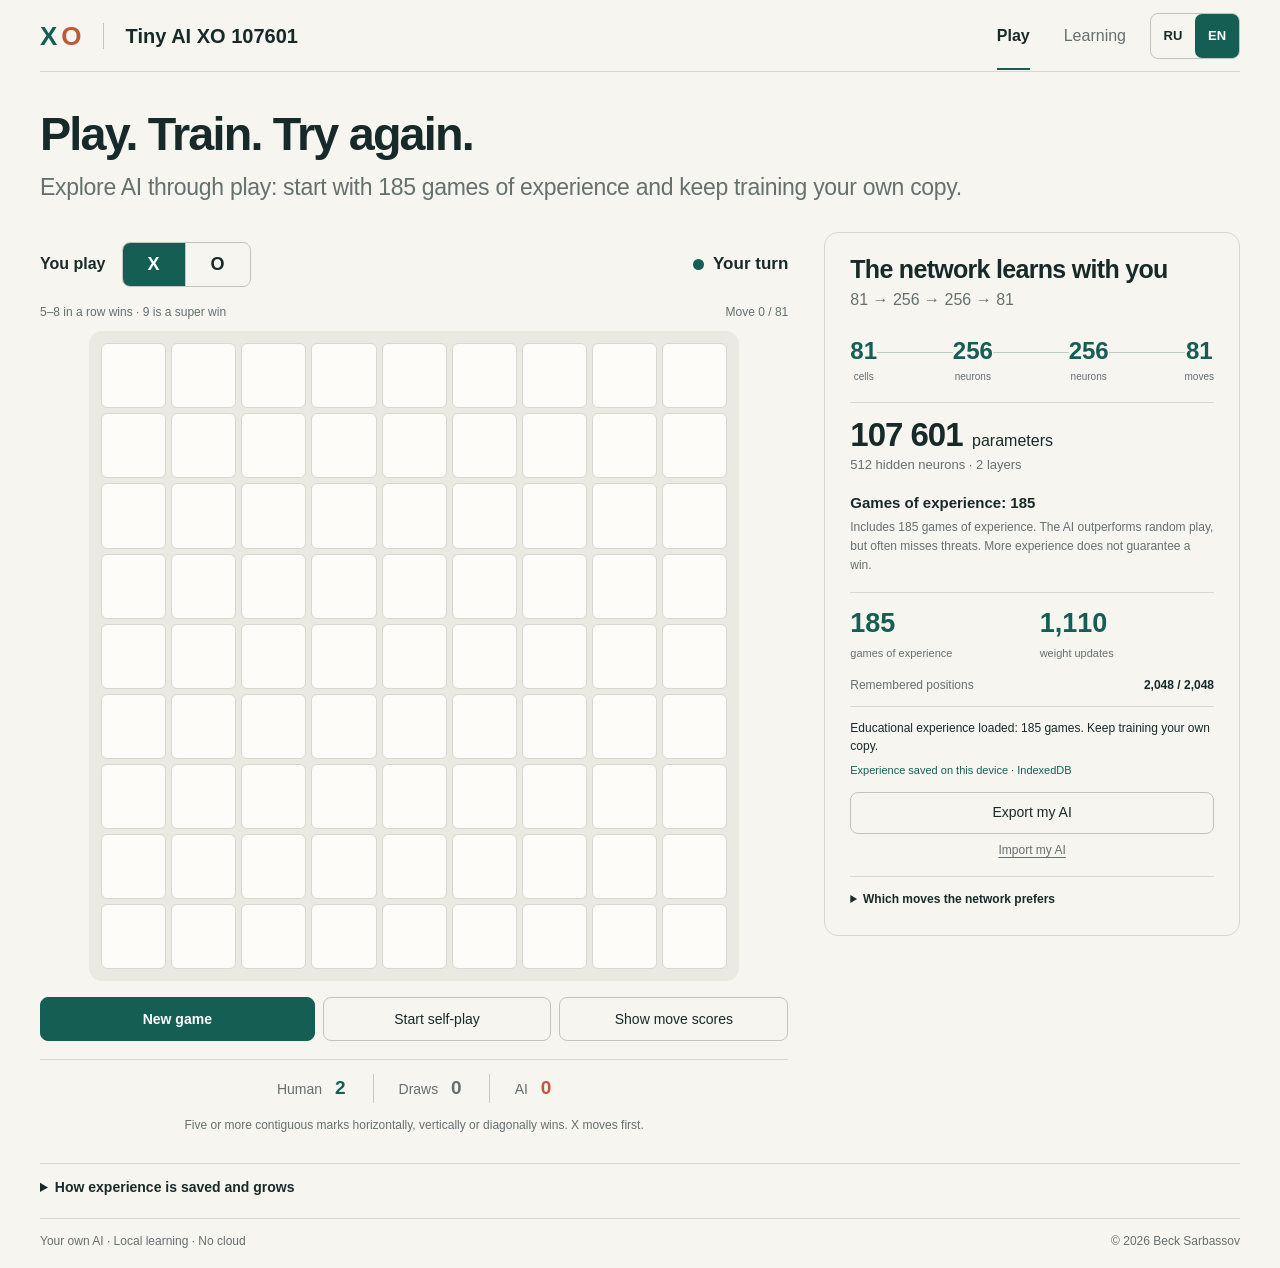
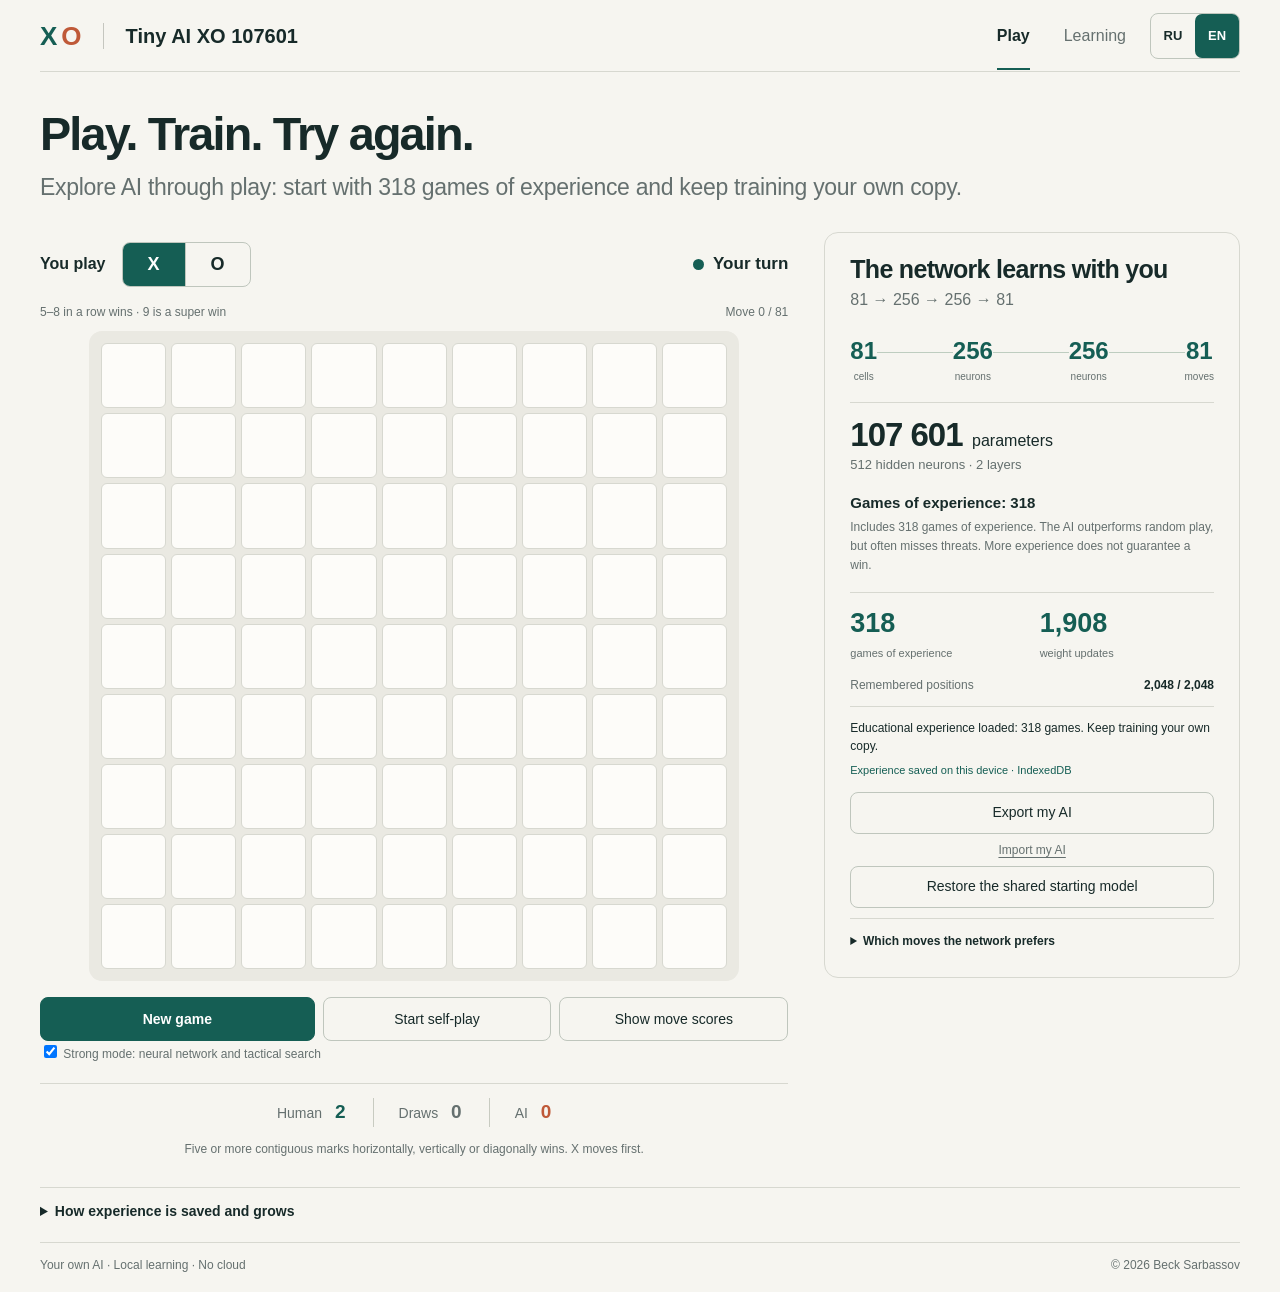
